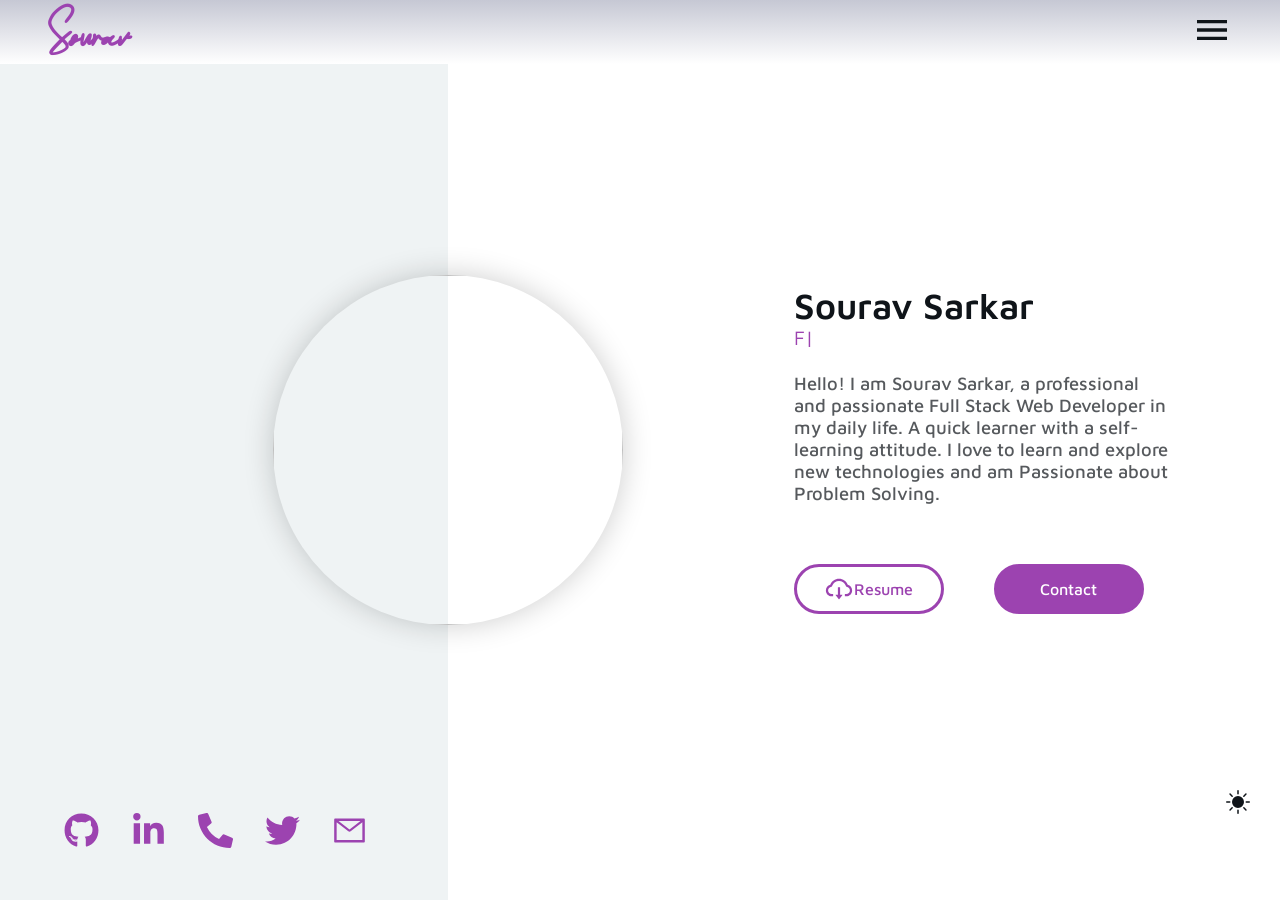
==== index.html @ 0e5f62fe "Updates" ====
<!doctype html><html lang="en"><head><meta charset="utf-8"/><link rel="icon" href="/favicon.ico"/><meta name="viewport" content="width=device-width,initial-scale=1"/><meta name="description" content="This is Sourav Sarkar's Portfolio Website"/><meta name="theme-color" content="#000000"/><meta itemprop="description" content="My name's Sourav Sarkar. I'm a web designer and developer based in Dhaka, Bangladesh.
    I am a professional and passionate programmer in my daily life. A quick learner with a self-learning attitude. I love to learn and explore new technologies and am Passionate about Problem Solving. Love almost all the stacks of Software Engineering. My current stack includes Nodejs, Nestjs, React, NextJs, Redux, Bootstrap, Ant Design, Material UI, MongoDB, Mysql, PostgreSQL, Firebase, Cloudinary, etc."/><meta name="linkedin:url" content="https://www.linkedin.com/in/sourav-sarkar-2b5a2a212/"/><meta name="description" content="Web site created using create-react-app"/><link rel="apple-touch-icon" href="/logo192.png"/><link rel="manifest" href="/manifest.json"/><title>Portfolio of Sourav Sarkar</title><script defer="defer" src="/static/js/main.9471ec5f.js"></script><link href="/static/css/main.8b0d286e.css" rel="stylesheet"></head><body><noscript>You need to enable JavaScript to run this app.</noscript><div id="root"></div></body></html>
---- static/css/main.8b0d286e.css ----
@charset "UTF-8";@import url(https://fonts.googleapis.com/css2?family=Poppins:wght@100;200;300;400;500;600;700;800&display=swap);@import url(https://fonts.googleapis.com/css2?family=Big+Shoulders+Text:wght@100;300;400;500;600;700&display=swap);@import url(https://fonts.googleapis.com/css2?family=Roboto:wght@100;300;400;500;700&display=swap" rel="stylesheet);@import url(https://fonts.googleapis.com/css2?family=Noto+Sans+TC:wght@100;300;400;500;700&display=swap);@import url(https://fonts.googleapis.com/css2?family=Montserrat:ital,wght@0,100;0,200;0,300;0,400;0,500;0,700;0,800;0,900;1,100;1,200;1,300;1,400&display=swap);@import url(https://fonts.googleapis.com/css2?family=Raleway:ital,wght@0,100;0,200;0,300;0,400;0,500;0,600;0,700;0,800;1,100;1,200&display=swap);@import url(https://fonts.googleapis.com/css2?family=Caveat:wght@400;500;600&display=swap);@import url(https://fonts.googleapis.com/css2?family=Maven+Pro:wght@400;500;600;700&display=swap);.slick-loading .slick-list{background:#fff url([data-uri]) 50% no-repeat}@font-face{font-family:slick;font-style:normal;font-weight:400;src:url(/static/media/slick.a4e97f5a2a64f0ab1323.eot);src:url(/static/media/slick.a4e97f5a2a64f0ab1323.eot?#iefix) format("embedded-opentype"),url(/static/media/slick.295183786cd8a1389865.woff) format("woff"),url(/static/media/slick.c94f7671dcc99dce43e2.ttf) format("truetype"),url(/static/media/slick.2630a3e3eab21c607e21.svg#slick) format("svg")}.slick-next,.slick-prev{border:none;cursor:pointer;display:block;font-size:0;height:20px;line-height:0;padding:0;position:absolute;top:50%;-webkit-transform:translateY(-50%);transform:translateY(-50%);width:20px}.slick-next,.slick-next:focus,.slick-next:hover,.slick-prev,.slick-prev:focus,.slick-prev:hover{background:transparent;color:transparent;outline:none}.slick-next:focus:before,.slick-next:hover:before,.slick-prev:focus:before,.slick-prev:hover:before{opacity:1}.slick-next.slick-disabled:before,.slick-prev.slick-disabled:before{opacity:.25}.slick-next:before,.slick-prev:before{-webkit-font-smoothing:antialiased;-moz-osx-font-smoothing:grayscale;color:#fff;font-family:slick;font-size:20px;line-height:1;opacity:.75}.slick-prev{left:-25px}[dir=rtl] .slick-prev{left:auto;right:-25px}.slick-prev:before{content:"←"}[dir=rtl] .slick-prev:before{content:"→"}.slick-next{right:-25px}[dir=rtl] .slick-next{left:-25px;right:auto}.slick-next:before{content:"→"}[dir=rtl] .slick-next:before{content:"←"}.slick-dotted.slick-slider{margin-bottom:30px}.slick-dots{bottom:-25px;display:block;list-style:none;margin:0;padding:0;position:absolute;text-align:center;width:100%}.slick-dots li{display:inline-block;margin:0 5px;padding:0;position:relative}.slick-dots li,.slick-dots li button{cursor:pointer;height:20px;width:20px}.slick-dots li button{background:transparent;border:0;color:transparent;display:block;font-size:0;line-height:0;outline:none;padding:5px}.slick-dots li button:focus,.slick-dots li button:hover{outline:none}.slick-dots li button:focus:before,.slick-dots li button:hover:before{opacity:1}.slick-dots li button:before{-webkit-font-smoothing:antialiased;-moz-osx-font-smoothing:grayscale;color:#000;content:"•";font-family:slick;font-size:6px;height:20px;left:0;line-height:20px;opacity:.25;position:absolute;text-align:center;top:0;width:20px}.slick-dots li.slick-active button:before{color:#000;opacity:.75}.slick-slider{-webkit-touch-callout:none;-webkit-tap-highlight-color:transparent;box-sizing:border-box;touch-action:pan-y;-webkit-user-select:none;user-select:none;-khtml-user-select:none}.slick-list,.slick-slider{display:block;position:relative}.slick-list{margin:0;overflow:hidden;padding:0}.slick-list:focus{outline:none}.slick-list.dragging{cursor:pointer;cursor:hand}.slick-slider .slick-list,.slick-slider .slick-track{-webkit-transform:translateZ(0);transform:translateZ(0)}.slick-track{display:block;left:0;margin-left:auto;margin-right:auto;position:relative;top:0}.slick-track:after,.slick-track:before{content:"";display:table}.slick-track:after{clear:both}.slick-loading .slick-track{visibility:hidden}.slick-slide{display:none;float:left;height:100%;min-height:1px}[dir=rtl] .slick-slide{float:right}.slick-slide img{display:block}.slick-slide.slick-loading img{display:none}.slick-slide.dragging img{pointer-events:none}.slick-initialized .slick-slide{display:block}.slick-loading .slick-slide{visibility:hidden}.slick-vertical .slick-slide{border:1px solid transparent;display:block;height:auto}.slick-arrow.slick-hidden{display:none}:root{--primaryFont:"Maven Pro",sans-serif}.backToTop{bottom:60px;font-size:3rem;height:30px;position:fixed;right:10px;z-index:999}.backToTop button{background:none;border:none;cursor:pointer;outline:none;padding:20px}@media screen and (max-width:800px){.backToTop{bottom:50px;font-size:2.75rem;right:-10px}}.changeTheme{bottom:100px;font-size:3rem;height:30px;position:fixed;right:10px;z-index:999}.changeTheme button{background:none;border:none;cursor:pointer;outline:none;padding:20px}@media screen and (max-width:800px){.changeTheme{bottom:90px;font-size:2.75rem;right:-10px}}.singleBlog{border-radius:5px;flex-direction:column;height:420px;justify-content:baseline;width:320px}.blog-card-header,.singleBlog{align-items:center;display:flex}.blog-card-header{justify-content:space-between;padding:10px 0}.public-reaction{align-items:center;display:flex;gap:20px;justify-content:flex-end}.blog-card-reaction{align-items:center;display:flex;font-size:16px!important;gap:4px}.blog-card-reaction svg{height:14px;width:14px}.singleBlog--image{height:50%;overflow:hidden}.singleBlog--image,.singleBlog--image>img{border-top-left-radius:5px;border-top-right-radius:5px;width:100%}.singleBlog--image>img{-webkit-filter:blur(1px);filter:blur(1px);height:100%;object-fit:cover;-webkit-transform:scale(1.2);transform:scale(1.2);transition:-webkit-transform 1s,-webkit-filter 2s ease-in-out;transition:transform 1s,filter 2s ease-in-out;transition:transform 1s,filter 2s ease-in-out,-webkit-transform 1s,-webkit-filter 2s ease-in-out}.singleBlog:hover>.singleBlog--image>img{-webkit-filter:grayscale(0);filter:grayscale(0);-webkit-transform:scale(1.05);transform:scale(1.05)}.singleBlog--body{padding:1rem}.singleBlog--body p{font-family:var(--primaryFont);font-size:13px;font-weight:600;margin-bottom:.65rem}.singleBlog--body h3{font-family:var(--primaryFont);font-size:19px;line-height:115%;margin-bottom:.55rem}.singleBlog--body h6{font-family:Maven Pro,sans-serif;font-size:15px;font-weight:500;line-height:139%;opacity:.9}@media (min-width:992px) and (max-width:1380px){.singleBlog{height:430px}}@media screen and (max-width:992px){.singleBlog{align-items:center;background-color:#abf0f0;display:flex;flex-direction:column;height:450px;justify-content:baseline;margin:2rem 0}}@media screen and (max-width:800px){.singleBlog{height:450px;margin:1rem auto}}@media screen and (max-width:700px){.singleBlog{height:450px;margin:1rem auto}}@media screen and (max-width:600px){.singleBlog{height:450px;margin:1rem 0;width:300px}.singleBlog--image>img{-webkit-filter:blur(0);filter:blur(0)}}@media screen and (max-width:320px){.singleBlog{-webkit-transform:scale(.9);transform:scale(.9)}}.blogPage{flex-direction:column;justify-content:flex-start;min-height:100vh}.blogPage,.blogPage--header{align-items:center;display:flex}.blogPage--header{height:20vh;justify-content:center;position:relative;width:100%}.blogPage--header h1{font-family:var(--primaryFont);font-size:4rem}.blogPage--container{flex-direction:column;justify-content:flex-start;padding:3rem 2rem}.blog--search,.blogPage--container{align-items:center;display:flex;width:100%}.blog--search{justify-content:center}.blog--input{border:none;border-radius:20px;height:2.75rem;outline:none;padding:.25rem 1rem;width:30%}.blog--input::-webkit-input-placeholder{color:#fff}.blog--input::placeholder{color:#fff}.blogs--container{margin-top:5rem;width:100%}.blog-grid{display:flex;gap:4rem}@media screen and (max-width:992px){.blogPage--header{align-items:center;display:flex;height:15vh;justify-content:center;width:100%}.blog-grid{gap:1rem}.blog--input{width:100%}}@media screen and (max-width:702px){.blog-grid{gap:1.5rem}}@media screen and (max-width:550px){.blogPage--header h1{font-size:3rem}}@media screen and (max-width:400px){.blogPage--header{height:15vh}.blogPage--header h1{font-size:2.5rem}}.contacts{align-items:flex-start;display:flex;flex-direction:column;justify-content:flex-start;min-height:100vh;position:relative}.contacts--img{pointer-events:none;position:absolute;right:5%;top:25%;width:280px}.contacts--container{align-items:flex-start;display:flex;flex-direction:column;height:100%;justify-content:flex-start;margin-top:2rem;padding:2rem 6rem 3rem;width:80%}.contacts--container>h1{font-family:var(--primaryFont);font-size:2.5rem;margin-bottom:2.5rem}.contacts-body{align-items:flex-start;display:flex;flex-direction:row;justify-content:flex-start;width:100%}.contacts-form{display:flex;flex:0.4 1;width:100%}.contacts-form form{align-items:flex-start;display:flex;flex-direction:column;justify-content:space-evenly;width:100%}.input-container{width:100%}.form-input{height:50px}.form-input,.form-message{border-radius:50px;border-radius:20px;box-sizing:border-box;margin-bottom:2rem;outline:none;padding:.7rem;resize:none;width:100%}.form-message{height:150px}.submit-btn button{align-items:center;border:none;border-radius:50px;cursor:pointer;display:flex;flex-direction:row;font-weight:500;height:50px;justify-content:space-evenly;outline:none;width:140px}.submit-btn button p{font-family:var(--primaryFont);font-size:16px}.submit-icon{align-items:center;display:flex;justify-content:center;padding:5px}.send-icon{font-size:25px;-webkit-transform:translate(5px,-3px) rotate(-30deg);transform:translate(5px,-3px) rotate(-30deg);-webkit-transform-origin:center;transform-origin:center}.success-icon{font-size:28px;transition:all .3s ease-in-out .8s}.contacts-details{align-items:flex-start;box-sizing:border-box;display:flex;flex:0.6 1;flex-direction:column;justify-content:space-evenly;margin-top:1.2rem;padding-left:7rem}.personal-details{align-items:center;display:flex;flex-direction:row;justify-content:flex-start;margin-bottom:2.5rem;width:100%}.personal-details p{font-family:var(--primaryFont);font-size:18px;font-weight:500;line-height:110%;margin-left:1.5rem;width:45%;word-break:break-word}.socialmedia-icons{align-items:center;display:flex;flex-wrap:wrap;gap:1.5rem;justify-content:center;margin-top:4rem;width:90%}@media (min-width:992px) and (max-width:1380px){.contacts--img{bottom:0;position:absolute;right:0;width:240px}.contacts--container{margin-top:1rem;padding:2rem 4rem;width:90%}}@media screen and (max-width:992px){.contacts--img{display:none}.contacts--container{margin-top:1rem;width:100%}.contacts--container>h1{font-size:3rem;margin:0 0 1.2rem}.contacts-details{padding-left:4rem}.personal-details p{font-size:1rem;margin-left:1rem}}@media screen and (max-width:800px){.contacts--container h1{font-size:3rem;margin-bottom:30px}.contacts--container{align-items:center;margin-top:0;padding:2rem}.contacts-body{align-items:center;display:flex;flex-direction:column}.contacts-form{display:flex;flex:1 1;width:80%}.form-input{margin-bottom:.45rem}.contacts-form form{align-items:flex-end}.contacts-details{align-items:center;margin-top:2rem;padding:1rem}.socialmedia-icons{gap:1.5rem;margin-top:2rem;width:100%}.personal-details{margin-bottom:1.8rem}.personal-details p{margin-left:1.2rem;width:95%}}@media screen and (max-width:600px){.contacts-form{display:flex;flex:1 1;width:100%}.contacts--container h1{font-size:2.5rem;margin-bottom:20px}}@media screen and (max-width:400px){.contacts-details{align-items:center;margin-top:2rem;padding:0}.submit-btn{align-self:center}}@media only screen and (min-device-width:320px) and (max-device-width:480px) and (-webkit-device-pixel-ratio:2) and (device-aspect-ratio:2/3){.contacts-details{padding:0}}@-webkit-keyframes spin{0%{opacity:1;-webkit-transform:translate(5px,-3px) rotate(0deg);transform:translate(5px,-3px) rotate(0deg)}to{-webkit-transform:rotate(359deg);transform:rotate(359deg)}}@keyframes spin{0%{opacity:1;-webkit-transform:translate(5px,-3px) rotate(0deg);transform:translate(5px,-3px) rotate(0deg)}to{-webkit-transform:rotate(359deg);transform:rotate(359deg)}}@-webkit-keyframes fly{10%{-webkit-transform:rotate(0deg);transform:rotate(0deg)}20%{-webkit-transform:translateX(-10px);transform:translateX(-10px)}70%{-webkit-transform:translateX(60px);transform:translateX(60px)}to{-webkit-transform:translateX(80px);transform:translateX(80px)}}@keyframes fly{10%{-webkit-transform:rotate(0deg);transform:rotate(0deg)}20%{-webkit-transform:translateX(-10px);transform:translateX(-10px)}70%{-webkit-transform:translateX(60px);transform:translateX(60px)}to{-webkit-transform:translateX(80px);transform:translateX(80px)}}.landing{height:100vh}.landing,.landing--container{align-items:center;display:flex;justify-content:center}.landing--container{height:100%;position:relative}.home-img{--img-size:350px;border-radius:50%;box-shadow:0 0 30px rgba(0,0,0,.2);-webkit-filter:grayscale(0);filter:grayscale(0);height:var(--img-size);left:35%;object-fit:cover;position:absolute;-webkit-transform:translateX(-50%);transform:translateX(-50%);transition:opacity .3s,-webkit-filter 1s ease-in;transition:opacity .3s,filter 1s ease-in;transition:opacity .3s,filter 1s ease-in,-webkit-filter 1s ease-in;width:var(--img-size)}.home-img:hover{-webkit-filter:grayscale(100%);filter:grayscale(100%)}.landing--container-left{align-items:flex-end;display:flex;flex:35% 1;height:100%;justify-content:flex-start}.lcl--content{margin:3rem;width:100%}.lcl--content,.lcl--content2{align-items:center;display:flex;justify-content:flex-start}.lcl--content2{height:12px;margin:1rem;text-align:center;width:60%}.landing--social,.landing--social1{font-size:35px;margin:0 1rem;transition:-webkit-transform .5s;transition:transform .5s;transition:transform .5s,-webkit-transform .5s}.landing--social1:hover,.landing--social:hover{-webkit-transform:scale(1.2);transform:scale(1.2)}.landing--container-right{align-items:flex-end;background-color:#eaeaea;display:flex;flex:65% 1;flex-direction:column;height:100%;justify-content:center}.lcr--content{font-family:var(--primaryFont);font-style:normal;margin-right:7rem;width:45%}.lcr--content h6{font-size:1.25rem;font-weight:500;margin-bottom:-.85rem;opacity:.8}.lcr--content h1{font-size:2.25rem;font-weight:600;line-height:110%}.lcr--content p{font-size:1.15rem;font-weight:500;margin-top:1.45rem;opacity:.7}.lcr-buttonContainer{align-items:center;display:flex;font-family:"var(--primaryFont)",sans-serif;justify-content:space-between;margin-top:2rem;width:350px}@media (max-width:1100px){.home-img{--img-size:350px}.lcl--content{margin:2rem}.lcr--content h6{font-size:1.1rem}.lcr--content h1{font-size:3rem}.lcr--content p{font-size:1rem;font-weight:500;margin-bottom:1rem;margin-top:.3rem}.lcr-buttonContainer{align-items:flex-start;flex-direction:column;height:120px;margin-top:1rem;width:200px}}@media (max-width:900px){.home-img{--img-size:300px}.landing--social,.landing--social1{font-size:30px}.lcr--content{margin-right:6%;margin-top:10%;width:60%}.lcr-buttonContainer{align-items:flex-start;flex-direction:column;height:120px;margin-top:1rem;width:200px}}@media (max-width:600px){.landing--container{flex-direction:column;justify-content:space-between}.home-img{--img-size:200px;border:8px solid #eaeaea;left:50%;top:30%;-webkit-transform:translate(-50%,-50%);transform:translate(-50%,-50%)}.landing--container-left{flex:initial;height:30%;width:100%}.landing--social{display:none}.landing--container-right{align-items:center;background-color:#eaeaea;box-sizing:border-box;flex:initial;height:70%;justify-content:center;padding:0 2rem;width:100%}.lcr--content{margin-right:0;margin-top:20%;width:100%}.lcr--content .typed-header{display:block;font-size:1rem;text-align:center}.lcr--content h1{font-size:2.5rem;text-align:center}.lcr--content p{font-size:.95rem;margin:0 auto;text-align:center;width:90%}.lcr-buttonContainer{align-items:center;display:flex;justify-content:center;margin:0 auto}.lcr-buttonContainer button{margin-top:-20%}}.github-activity-calendar{color:#b414aa;margin:auto;width:70%}#github-heading{color:#b414aa;margin:auto;width:350px}@media (max-width:500px){.lcr--content{margin-top:35%}}@media (max-width:370px){.lcr--content{margin-top:60%}}@media only screen and (min-device-width:320px) and (max-device-width:480px) and (-webkit-device-pixel-ratio:2) and (device-aspect-ratio:2/3){.landing{height:100%}.home-img{--img-size:150px;left:50%;top:20%}}@media only screen and (min-width:1024px){.landing--social1{display:none}}@media only screen and (min-width:1440px){.landing--social1{display:none}}.navbar{background-color:initial;background-image:linear-gradient(180deg,#c6c8d4,#fff);height:4rem;justify-content:center;position:absolute;position:fixed;z-index:99}.navbar,.navbar--container{align-items:center;display:flex;width:100%}.navbar--container{justify-content:space-between;margin-top:1rem;padding:0 3rem}.navbar--container>h1{color:var(--primary-2);font-family:BestermindRegular;font-size:2.5rem;-webkit-user-select:none;user-select:none}.navLink--container{margin-top:5rem}.drawer>.MuiBackdrop-root{-webkit-backdrop-filter:blur(20px)!important;backdrop-filter:blur(20px)!important;background:rgba(33,33,33,.15)!important}.drawer>.MuiDrawer-paper{background-color:#50d1c6!important}@media (max-width:1100px){.navbar--container{padding:0 2rem}.nav-menu,.navbar--container>h1{font-size:2.2rem}.nav-menu{margin-top:-1.5rem}}@media (max-width:800px){.navLink--container{margin-top:3rem}}@media (max-width:600px){.nav-menu{color:var(--primary-2)}.navbar--container>h1{font-size:2rem}.nav-menu:hover{color:var(--primary-2)}.MuiDrawer-paper{border-radius:0!important}}@media only screen and (min-device-width:320px) and (max-device-width:480px) and (-webkit-device-pixel-ratio:2) and (device-aspect-ratio:2/3){.navbar{height:5rem}.navbar--container{margin-top:0;padding:0 1rem}.navbar--container>h1{font-size:1.5rem}}.project-card{border-radius:10px;box-shadow:4px 4px 8px rgba(36,3,3,.2);cursor:pointer;gap:1px;height:auto;justify-content:center;margin:5px;overflow:hidden;padding:5px;position:relative;width:90%}.project-card,.projectContent{align-items:center;display:flex;flex-direction:column}.projectContent{height:100%;justify-content:space-between;width:100%}.projectContent>h2{font-family:var(--primaryFont);font-size:1.525rem;font-style:normal;font-weight:600;line-height:110%;text-align:center}.projectContent>img{height:30%;width:100%}.project--showcaseBtn{align-items:center;display:flex;justify-content:space-between;width:90%}.project--showcaseBtn>a{cursor:pointer;text-decoration:none}.project-card .project-description{align-items:center;border-radius:0 20px 20px 0;display:flex;font-family:var(--primaryFont);height:160px;justify-content:center;left:0;line-height:110%;padding:15px;top:0;width:95%}.project-card .project--lang{grid-gap:.5rem;border-radius:10px 0 0 10px;bottom:20px;display:grid;font-size:.8rem;gap:.5rem;grid-template-columns:repeat(3,1fr);justify-content:center;padding:.825rem;right:0;width:250px}.project--lang>span{font-family:var(--primaryFont);font-weight:500;line-height:100%;word-break:break-word}.project-deployed-link,.project-github-link{align-items:center;border:2px solid;border-radius:50%;color:blue;display:flex;height:40px;justify-content:center;width:40px}.icon{font-size:1.1rem}.project-deployed-link .icon{color:#80af29}.project-tech-stack{background:#9c43b0;border:1px solid blue;border-radius:5px;box-shadow:4px 4px 8px rgba(36,3,3,.2);color:#f0f8ff;font-size:12px;padding:3px;text-align:center}@media (max-width:768px){.project-card{height:730px;overflow:hidden}}@media (min-width:769px) and (max-width:1024px){.project-card{height:630px;overflow:hidden}}.projects{flex-direction:column;justify-content:flex-start;min-height:-webkit-fit-content;min-height:-moz-fit-content;min-height:fit-content;overflow-x:hidden;padding:2rem}.projects,.projects--header{align-items:center;display:flex}.projects--header{justify-content:center;margin:1rem;width:100%}.projects--header h1{font-family:var(--primaryFont);font-size:2.5rem;margin-bottom:40px}.projects--body{align-items:center;display:flex;flex-direction:column;justify-content:center;width:100%}.projects--bodyContainer{grid-gap:2rem;display:grid;gap:2rem;grid-template-columns:repeat(3,minmax(300px,1fr));justify-items:center;width:100%}.projects--viewAll{align-items:center;display:flex;justify-content:flex-end;margin-top:2rem;padding:2rem;width:100%}.projects--viewAll a button{align-items:center;border:none;border-radius:45px;cursor:pointer;display:flex;font-family:var(--primaryFont);font-size:1.05rem;font-weight:500;height:48px;justify-content:space-between;outline:none;padding-left:1.5rem;text-transform:inherit;width:150px}@media screen and (max-width:992px){.projects--bodyContainer{align-items:center;display:flex;flex-direction:column;justify-content:center;width:100%}}@media screen and (max-width:800px){.projects--header h1{font-size:3rem;margin-bottom:30px}}@media screen and (max-width:600px){.projects--header h1{font-size:2.5rem;margin-bottom:20px}.projects--viewAll{margin-top:4rem;position:relative}.projects--viewAll a{left:50%;position:absolute;-webkit-transform:translateX(-50%);transform:translateX(-50%)}}.about{min-height:-webkit-fit-content;min-height:-moz-fit-content;min-height:fit-content;position:relative}.about .line-styling{align-items:center;display:flex;height:50px;justify-content:space-between;left:50%;position:absolute;top:50px;-webkit-transform:translateX(-50%);transform:translateX(-50%);width:85%}.about .line-styling .style-circle{border-radius:50%;height:10px;width:10px}.about .line-styling .style-line{border-radius:10px;height:5px;width:95%}.about-body{display:grid;grid-template-columns:60% 40%;padding-top:8rem}.about-body,.about-description{height:-webkit-fit-content;height:-moz-fit-content;height:fit-content}.about-description{align-items:flex-start;display:flex;flex:0.5 1;flex-direction:column;justify-content:space-evenly;width:100%}.about-description>h2{font-family:var(--primaryFont);font-size:2.5rem;margin-bottom:40px}.about-description>p{color:#e0d9d9;font-family:var(--primaryFont);font-size:1.25rem}.about-animation{display:flex;justify-content:center;pointer-events:none}.githubStatus{align-items:center;display:flex;justify-content:space-around;margin:auto}.githubStatus img{height:200px}#github-heading{text-align:center}@media (max-width:500px){.githubStatus{flex-direction:column;text-align:center}.githubStatus img{height:150px;margin-bottom:20px}}@media (max-width:370px){.githubStatus img{height:120px}}@media (min-width:992px) and (max-width:1380px){.about-description>h2{font-size:3.3rem;margin-bottom:30px}.about-description>p{font-size:1.15rem}.about-img>img{width:300px}}@media screen and (max-width:992px){.about .line-styling{top:20px}.about-body{align-items:center;display:flex;flex-direction:column-reverse;justify-content:space-evenly;padding-top:2rem}.about-description{box-sizing:border-box;flex:0.6 1;padding:20px}.about-description>h2{font-size:3rem;margin-bottom:20px}.about-description>p{font-size:1.1rem}.about-img>img{flex:0.4 1;width:250px}}@media screen and (max-width:800px){.about .line-styling .style-circle{border-radius:50%;height:8px;width:8px}.about-description>h2{align-self:center}}@media screen and (max-width:600px){.about .line-styling .style-circle{border-radius:50%;height:5px;width:5px}.about .line-styling .style-line{border-radius:10px;height:3px;width:93%}.about-description>h2{font-size:2.5rem}.about-description>p{font-size:.95rem}.about-img>img{width:200px}}.education{min-height:-webkit-fit-content;min-height:-moz-fit-content;min-height:fit-content}.education-body{align-items:center;color:rgba(62,195,55,.702);display:grid;grid-template-columns:35% 65%;justify-content:center;width:100%}.education-description{align-items:flex-start;display:flex;flex:0.65 1;flex-direction:column;justify-content:center;margin-left:7%;padding:2rem;width:100%}.education-description>h1{font-family:var(--primaryFont);font-size:2.5rem;margin-bottom:2rem}.education-card{align-items:flex-start;border-radius:20px;display:flex;flex-direction:row;height:140px;justify-content:flex-start;margin-bottom:1.5rem;padding:1.5rem;transition:background-color .2s ease-in-out;width:90%}.education-details{margin-left:.6rem}.education-details>h6{font-family:var(--primaryFont);font-size:.85rem;font-weight:700;margin-bottom:.5rem}.education-details>h4{font-size:1.225rem}.education-details>h4,.education-details>h5{font-family:var(--primaryFont);font-weight:600}.education-details>h5{font-size:1.15rem}.education-image{box-sizing:border-box;flex:0.35 1;margin-top:1rem;padding:1rem;pointer-events:none}.education-image>img{width:100%}@media screen and (max-width:992px){.education-body{align-items:center;display:flex;flex-direction:column;justify-content:space-evenly;padding-top:2rem}.education{min-height:100%}.education-description{flex:1 1;margin:auto}.education-description>h1{font-size:3.2rem}.education-card{margin-bottom:1.5rem;padding:1.5rem;width:100%}}@media screen and (max-width:800px){.education-description>h1{align-self:center;font-size:3rem;margin-bottom:2rem}.education-description{padding:1rem}.education-card{height:130px;margin-bottom:1.5rem;padding:1rem}.educard-img{border-radius:50%;height:45px;width:45px}.educard-img>img{width:30px}.education-details>h6{font-size:.85rem;margin-bottom:.45rem}.education-details>h4{font-size:1.125rem;line-height:126%}.education-details>h5{font-size:1.05rem;line-height:126%}}@media screen and (max-width:600px){.education-description>h1{font-size:2.5rem}}.skills{flex-direction:column;justify-content:flex-start;min-height:-webkit-fit-content;min-height:-moz-fit-content;min-height:fit-content;padding:2.5rem 2rem 2rem}.skills,.skillsHeader{align-items:center;display:flex}.skillsHeader{justify-content:center}.skillsHeader h2{font-size:2.5rem}.skillsHeader h1,.skillsHeader h2{font-family:var(--primaryFont);font-style:normal;font-weight:700;text-align:center}.skillsHeader h1{font-size:2.6rem;margin:3px;padding:3px}.skillsContainer{align-items:center;display:flex;justify-content:center;margin-top:3.5rem;padding:0 2rem;width:100%}.skill--scroll{margin:0 2rem;width:100%}.skills-card{align-items:center;background:#fafafa;border-radius:10px;box-shadow:0 10px 20px rgba(0,0,0,.12);display:flex;flex-direction:column;height:160px;justify-content:center;margin:1.5rem;padding:2rem 1rem;transition:.3s ease-in-out;width:160px}.skills-card:hover{-webkit-transform:scale(1.15);transform:scale(1.15)}.skills-card>img{height:50px;pointer-events:none;width:50px}.skills-card h3{font-family:Big Shoulders Text;font-size:22px;font-style:normal;font-weight:500;margin-top:1rem;text-align:center}.marquee{padding:3rem 0}@media (min-width:992px) and (max-width:1380px){.skills{padding:2rem 1rem 1rem}.skillsContainer{margin-top:1.5rem;padding:1.5rem}}@media screen and (max-width:992px){.skills{min-height:100%;padding:1rem}.skillsContainer{margin:1rem 0;padding:1rem}.skillsHeader h2{font-size:3.2rem}.skills-card{height:150px;margin:1.2rem;padding:2rem 1rem;width:150px}.skills-card>img{height:45px}.skills-card h3{font-size:20px;margin-top:1rem}}@media screen and (max-width:800px){.skills,.skillsContainer{padding:.5rem}.skillsHeader h2{font-size:3rem}.skill--scroll{margin:0;width:100%}}@media screen and (max-width:600px){.skills-card{height:135px;margin:1.2rem;padding:2rem 1rem;width:135px}.skills-card>img{height:40px}.skillsHeader h2{font-size:2.5rem}.skills-card h3{font-size:18px;margin-top:1rem}}.experience{min-height:-webkit-fit-content;min-height:-moz-fit-content;min-height:fit-content}.experience-body{align-items:center;color:rgba(62,195,55,.702);display:grid;grid-template-columns:35% 65%;justify-content:center;width:100%}.experience-description{align-items:flex-start;display:flex;flex:0.65 1;flex-direction:column;justify-content:center;margin-left:7%;padding:2rem;width:100%}.experience-description>h1{font-family:var(--primaryFont);font-size:2.5rem;margin-bottom:2rem}.experience-card{align-items:flex-start;border-radius:20px;display:flex;flex-direction:row;height:140px;justify-content:flex-start;margin-bottom:1.5rem;padding:1.5rem;transition:background-color .2s ease-in-out;width:90%}.educard-img{align-items:center;border-radius:50%;display:flex;flex-shrink:0;height:55px;justify-content:center;width:55px}.educard-img>img{width:40px}.experience-details{margin-left:.6rem}.experience-details>h6{font-family:var(--primaryFont);font-size:.85rem;font-weight:700;margin-bottom:.5rem}.experience-details>h4{font-size:1.225rem}.experience-details>h4,.experience-details>h5{font-family:var(--primaryFont);font-weight:600}.experience-details>h5{font-size:1.15rem}.experience-image{box-sizing:border-box;flex:0.35 1;margin-top:1rem;padding:1rem;pointer-events:none}.experience-image>img{width:100%}@media screen and (max-width:992px){.experience-body{align-items:center;display:flex;flex-direction:column;justify-content:space-evenly;padding-top:2rem}.experience{min-height:100%}.experience-description{flex:1 1;margin:auto}.experience-description>h1{font-size:3.2rem}.experience-card{margin-bottom:1.5rem;padding:1.5rem;width:100%}}@media screen and (max-width:800px){.experience-description>h1{align-self:center;font-size:3rem;margin-bottom:2rem}.experience-description{padding:1rem}.experience-card{height:130px;margin-bottom:1.5rem;padding:1rem}.educard-img{border-radius:50%;height:45px;width:45px}.educard-img>img{width:30px}.experience-details>h6{font-size:.85rem;margin-bottom:.45rem}.experience-details>h4{font-size:1.125rem;line-height:126%}.experience-details>h5{font-size:1.05rem;line-height:126%}}@media screen and (max-width:600px){.experience-description>h1{font-size:2.5rem}}.projectPage{align-items:center;display:flex;flex-direction:column;justify-content:flex-start;min-height:100vh}.projectPage-header{align-items:center;display:flex;height:35vh;justify-content:center;position:relative;width:100%}.projectPage-header>h1{font-family:var(--primaryFont);font-size:4rem}.projectPage-container{align-items:center;display:flex;flex-direction:column;justify-content:flex-start;padding:3rem 2rem;width:100%}.projectPage-search{align-items:center;display:flex;justify-content:center;width:100%}.project-container{margin-top:5rem;width:100%}.project-grid{display:flex;gap:4rem}@media screen and (max-width:992px){.projectPage-header{align-items:center;display:flex;height:25vh;justify-content:center;width:100%}.project-grid{gap:3rem}}@media screen and (max-width:702px){.project-grid{gap:1.5rem}}@media screen and (max-width:550px){.projectPage-header h1{font-size:3rem}}@media screen and (max-width:400px){.projectPage-header{height:20vh}.projectPage-header h1{font-size:2.5rem}}@font-face{font-family:BestermindRegular;src:url(/static/media/BestermindRegular.e58a192233afb30a6a59.ttf);src:url(/static/media/BestermindRegular.e58a192233afb30a6a59.ttf) format("embedded-opentype"),url(/static/media/BestermindRegular.e58a192233afb30a6a59.ttf) format("truetype")}*{box-sizing:border-box;margin:0}a{text-decoration:none}::-webkit-scrollbar{height:10px;width:10px}::-webkit-scrollbar-track{background:#555}::-webkit-scrollbar-thumb{background:#555;border-radius:10px;-webkit-transition:.3s;transition:.3s}img{-webkit-touch-callout:none;-webkit-user-select:none;user-select:none}@media screen and (max-width:400px){body{overflow-x:hidden}}@media only screen and (min-device-width:320px) and (max-device-width:480px) and (-webkit-device-pixel-ratio:2) and (device-aspect-ratio:2/3){body{overflow-x:hidden}}.slick-track{-webkit-column-gap:10px;column-gap:10px;display:flex}
/*# sourceMappingURL=main.8b0d286e.css.map*/
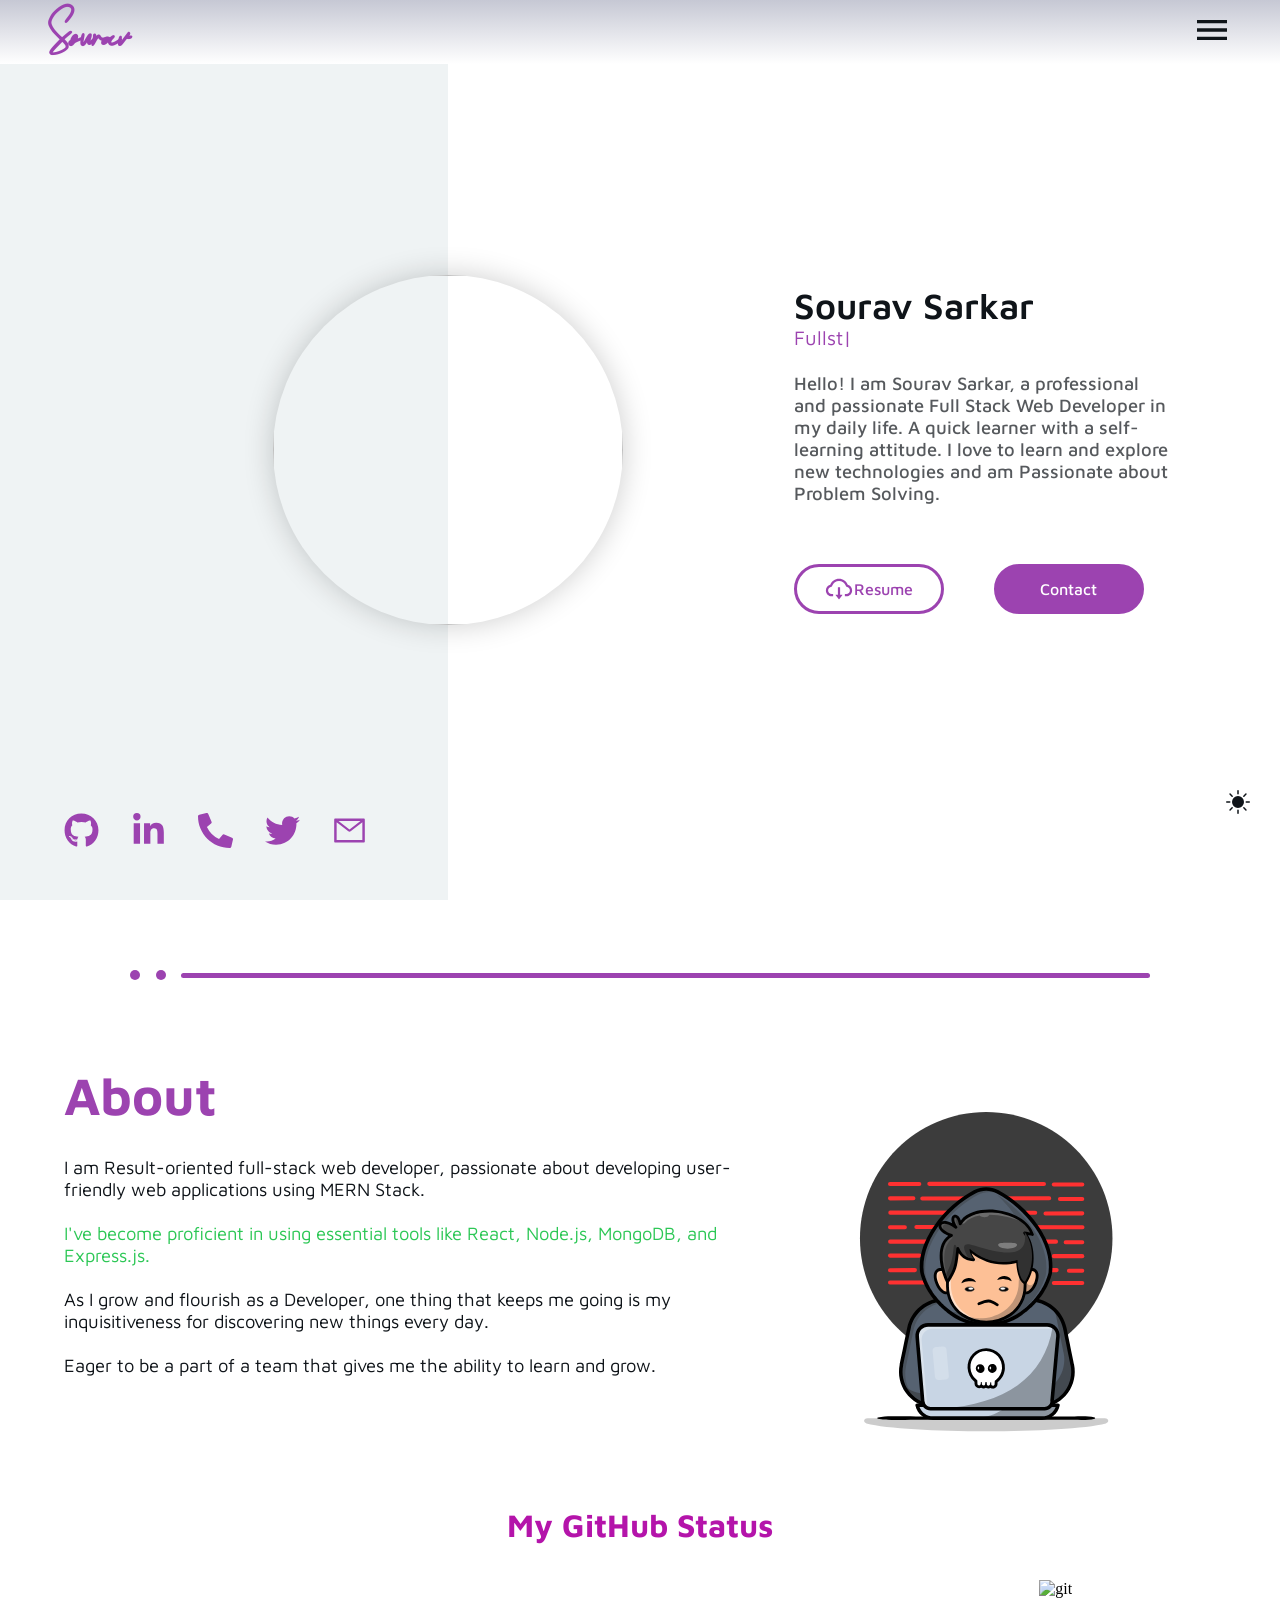
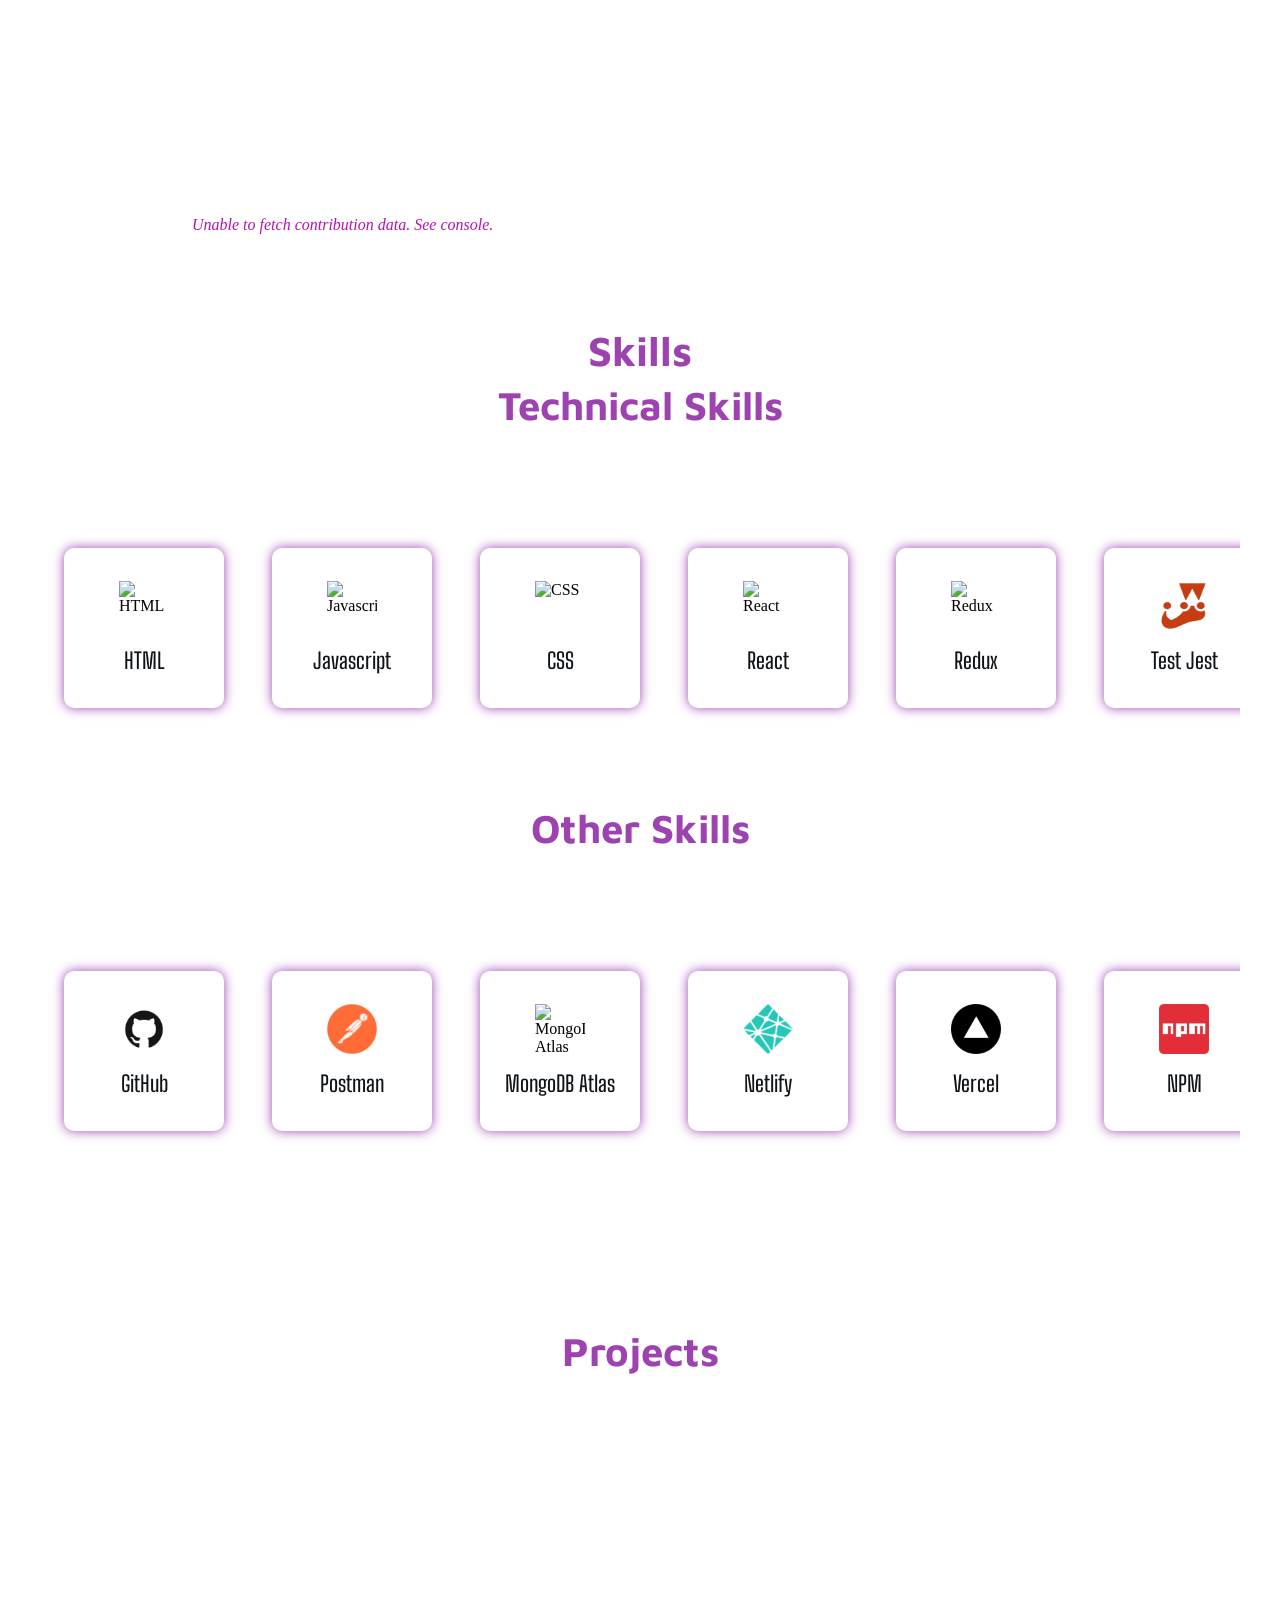
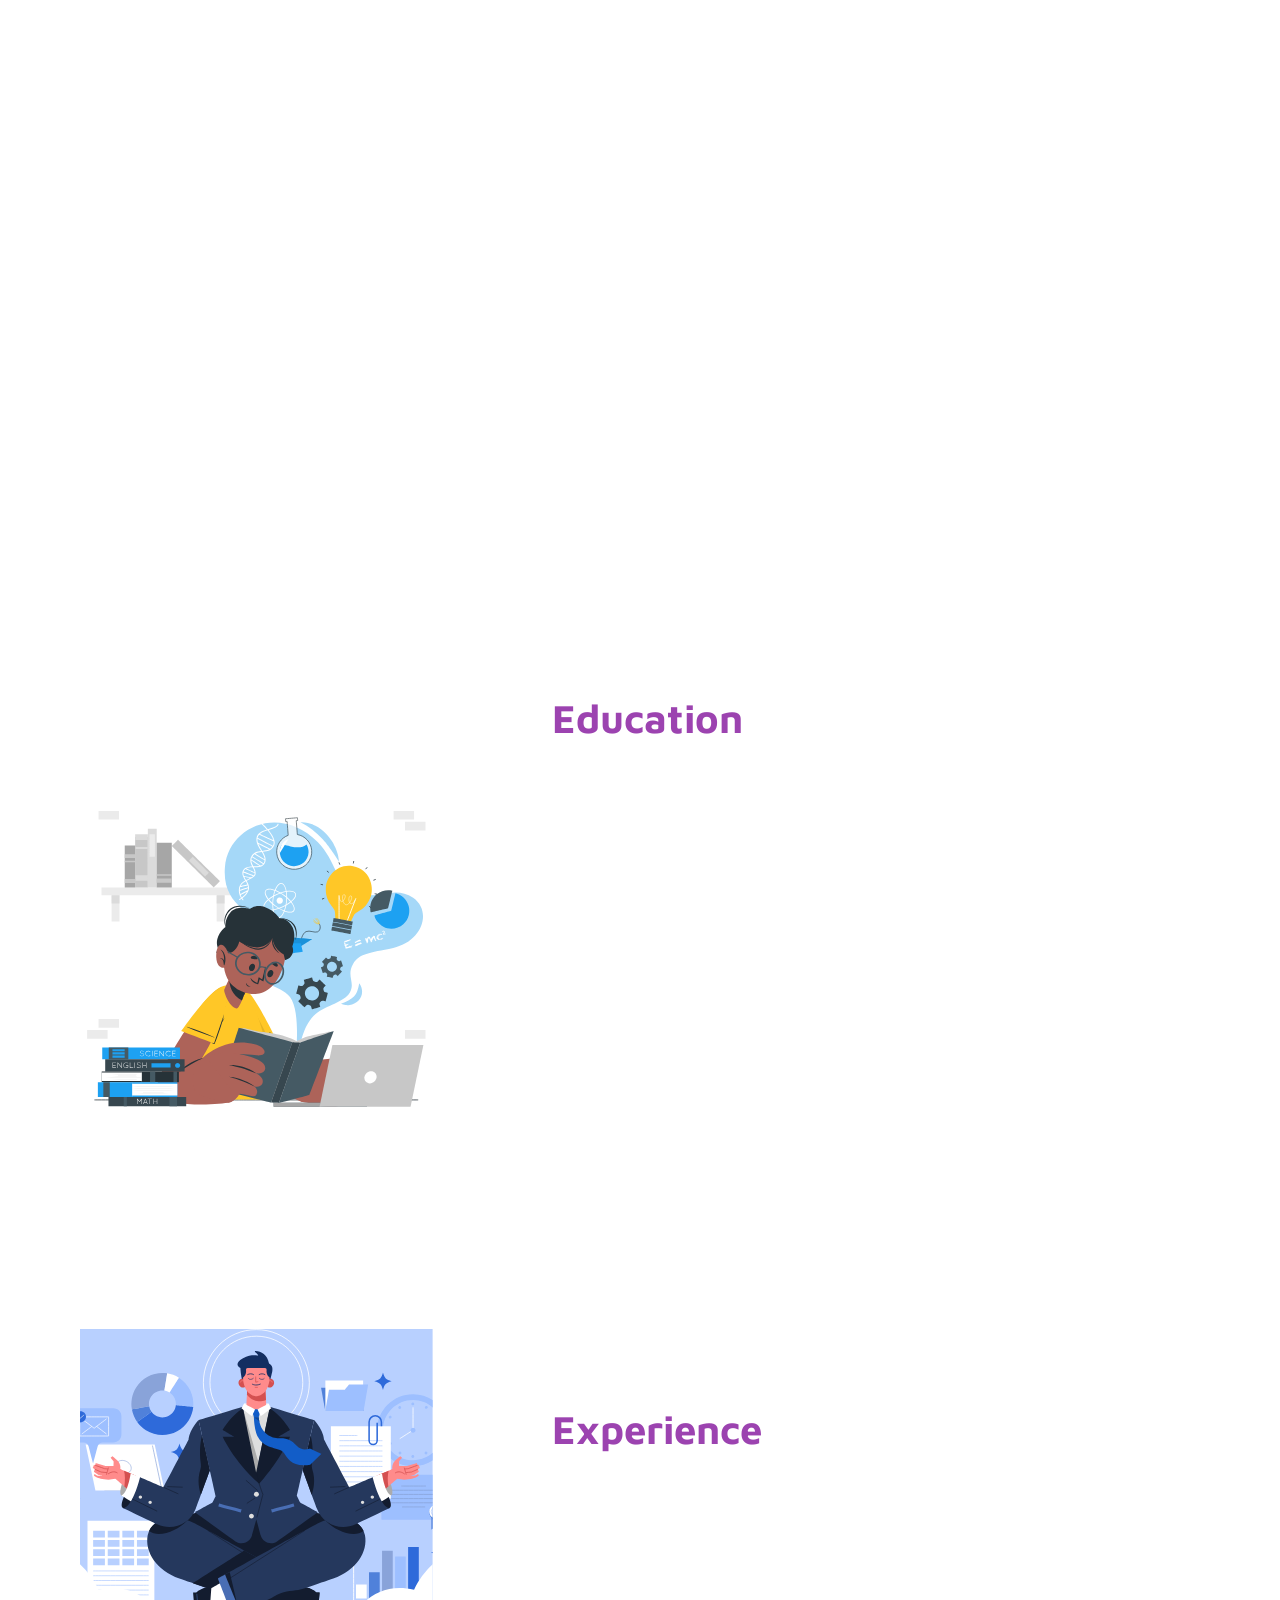
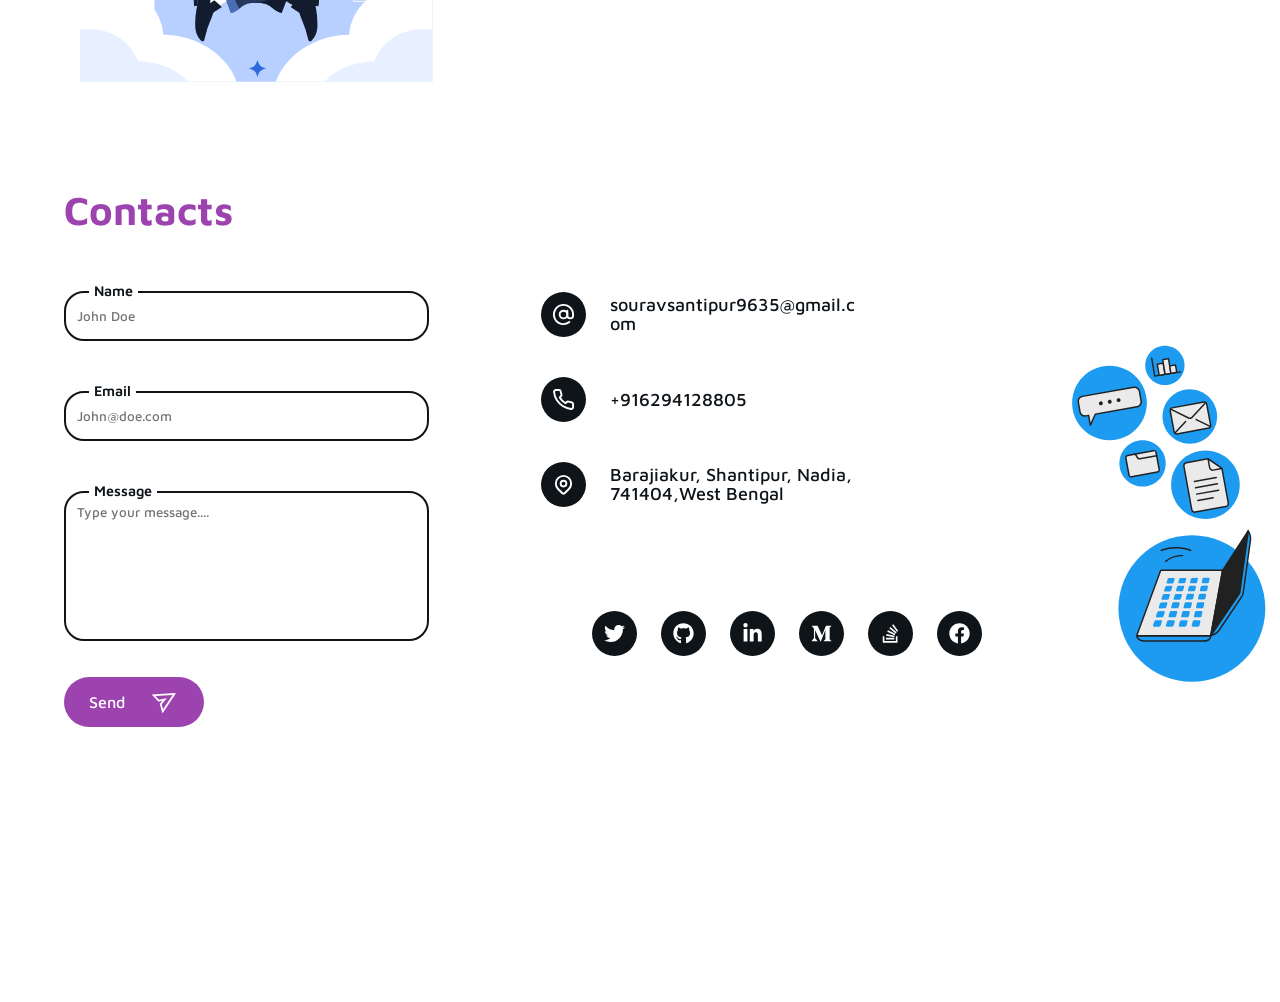
==== commit fd954afb: "Updates" ====
--- a/index.html
+++ b/index.html
@@ -1,2 +1,2 @@
 <!doctype html><html lang="en"><head><meta charset="utf-8"/><link rel="icon" href="/favicon.ico"/><meta name="viewport" content="width=device-width,initial-scale=1"/><meta name="description" content="This is Sourav Sarkar's Portfolio Website"/><meta name="theme-color" content="#000000"/><meta itemprop="description" content="My name's Sourav Sarkar. I'm a web designer and developer based in Dhaka, Bangladesh.
-    I am a professional and passionate programmer in my daily life. A quick learner with a self-learning attitude. I love to learn and explore new technologies and am Passionate about Problem Solving. Love almost all the stacks of Software Engineering. My current stack includes Nodejs, Nestjs, React, NextJs, Redux, Bootstrap, Ant Design, Material UI, MongoDB, Mysql, PostgreSQL, Firebase, Cloudinary, etc."/><meta name="linkedin:url" content="https://www.linkedin.com/in/sourav-sarkar-2b5a2a212/"/><meta name="description" content="Web site created using create-react-app"/><link rel="apple-touch-icon" href="/logo192.png"/><link rel="manifest" href="/manifest.json"/><title>Portfolio of Sourav Sarkar</title><script defer="defer" src="/static/js/main.9471ec5f.js"></script><link href="/static/css/main.8b0d286e.css" rel="stylesheet"></head><body><noscript>You need to enable JavaScript to run this app.</noscript><div id="root"></div></body></html>+    I am a professional and passionate programmer in my daily life. A quick learner with a self-learning attitude. I love to learn and explore new technologies and am Passionate about Problem Solving. Love almost all the stacks of Software Engineering. My current stack includes Nodejs, Nestjs, React, NextJs, Redux, Bootstrap, Ant Design, Material UI, MongoDB, Mysql, PostgreSQL, Firebase, Cloudinary, etc."/><meta name="linkedin:url" content="https://www.linkedin.com/in/sourav-sarkar-2b5a2a212/"/><meta name="description" content="Web site created using create-react-app"/><link rel="apple-touch-icon" href="/logo192.png"/><link rel="manifest" href="/manifest.json"/><title>Portfolio of Sourav Sarkar</title><script defer="defer" src="/static/js/main.c7e7660f.js"></script><link href="/static/css/main.8b0d286e.css" rel="stylesheet"></head><body><noscript>You need to enable JavaScript to run this app.</noscript><div id="root"></div></body></html>
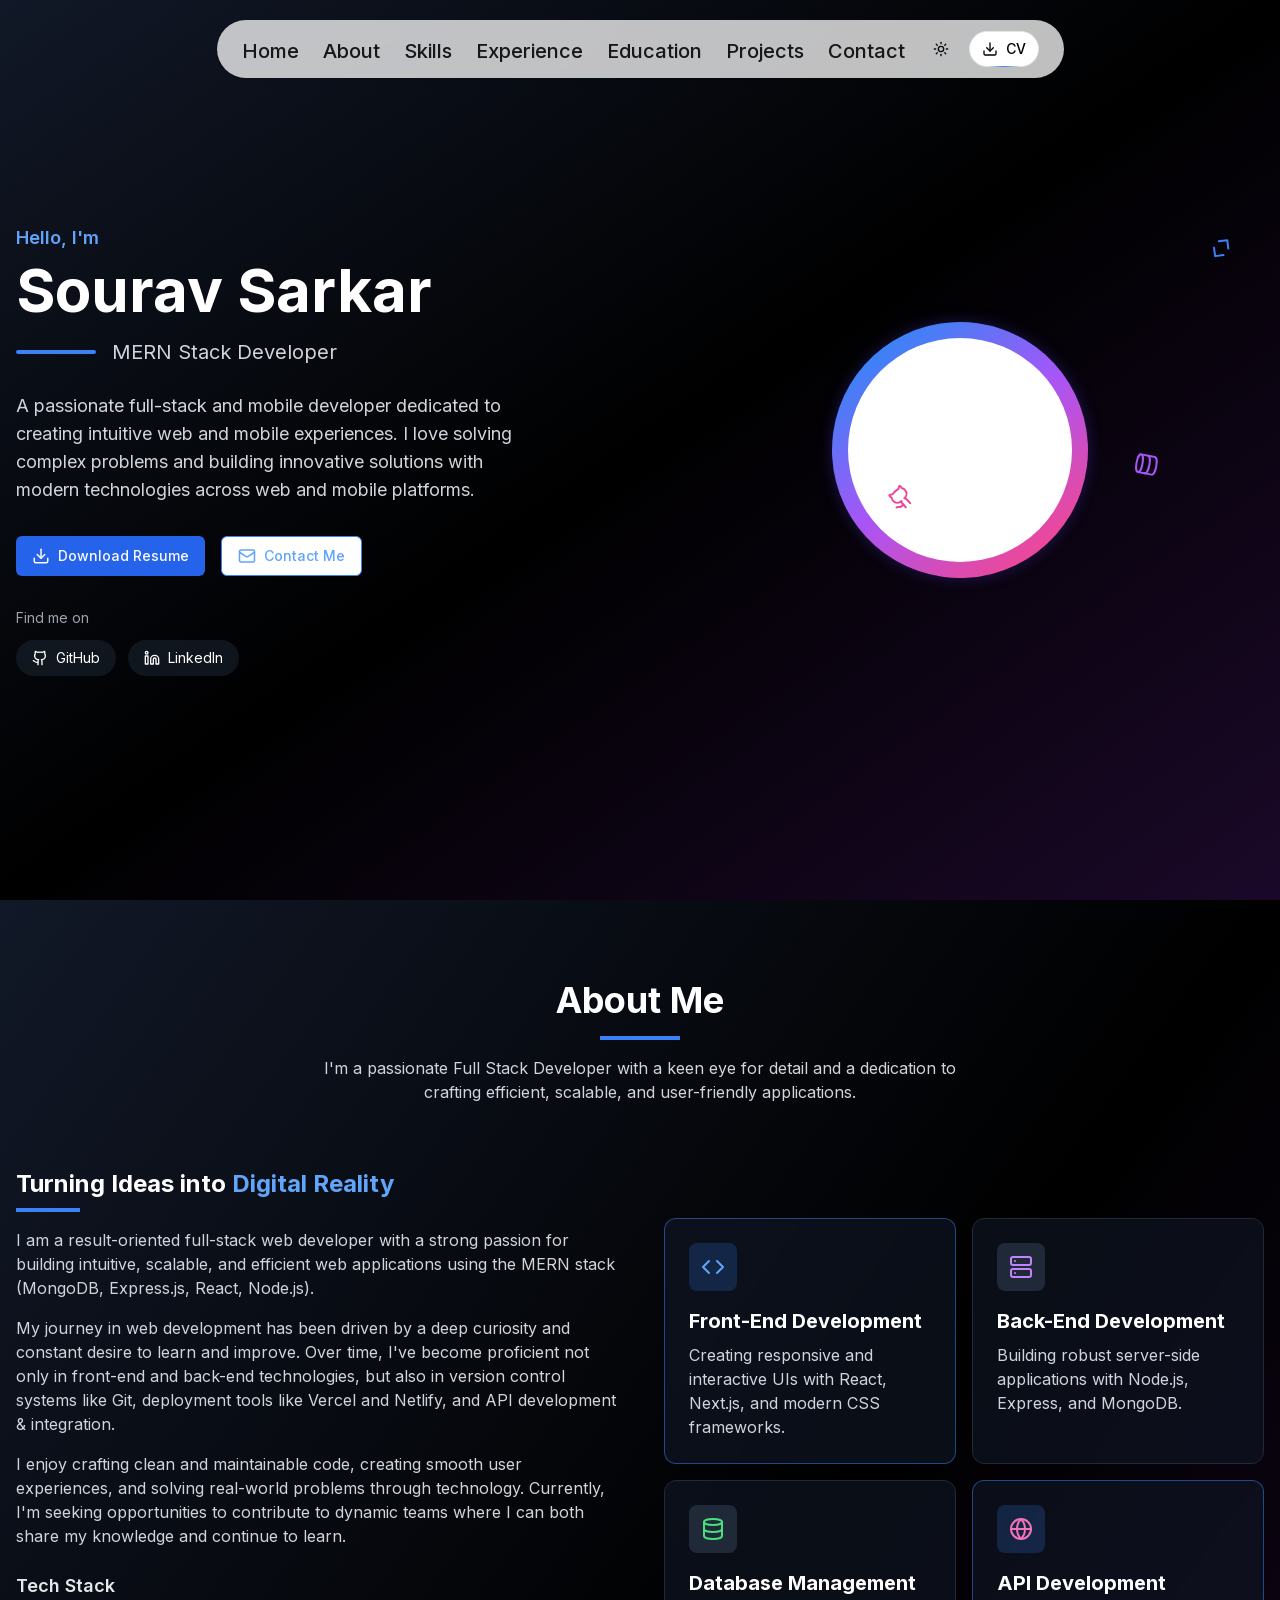
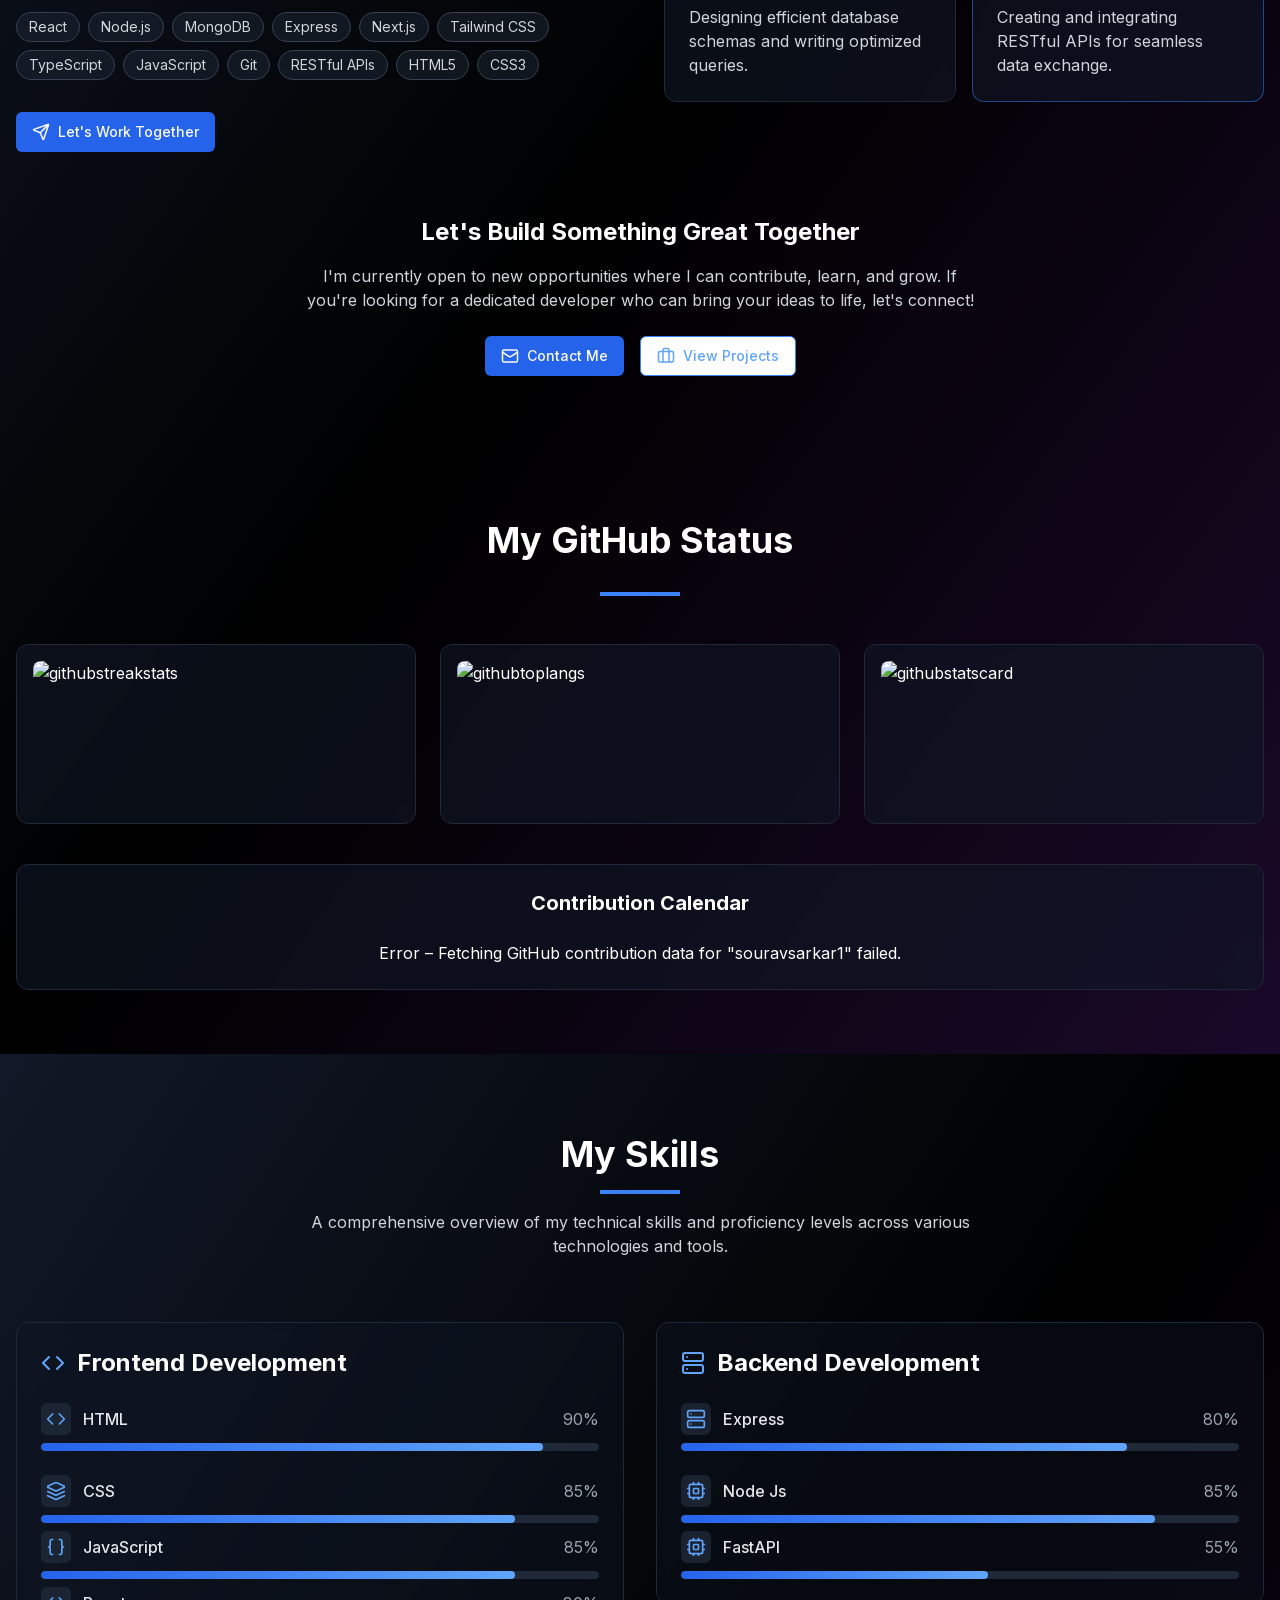
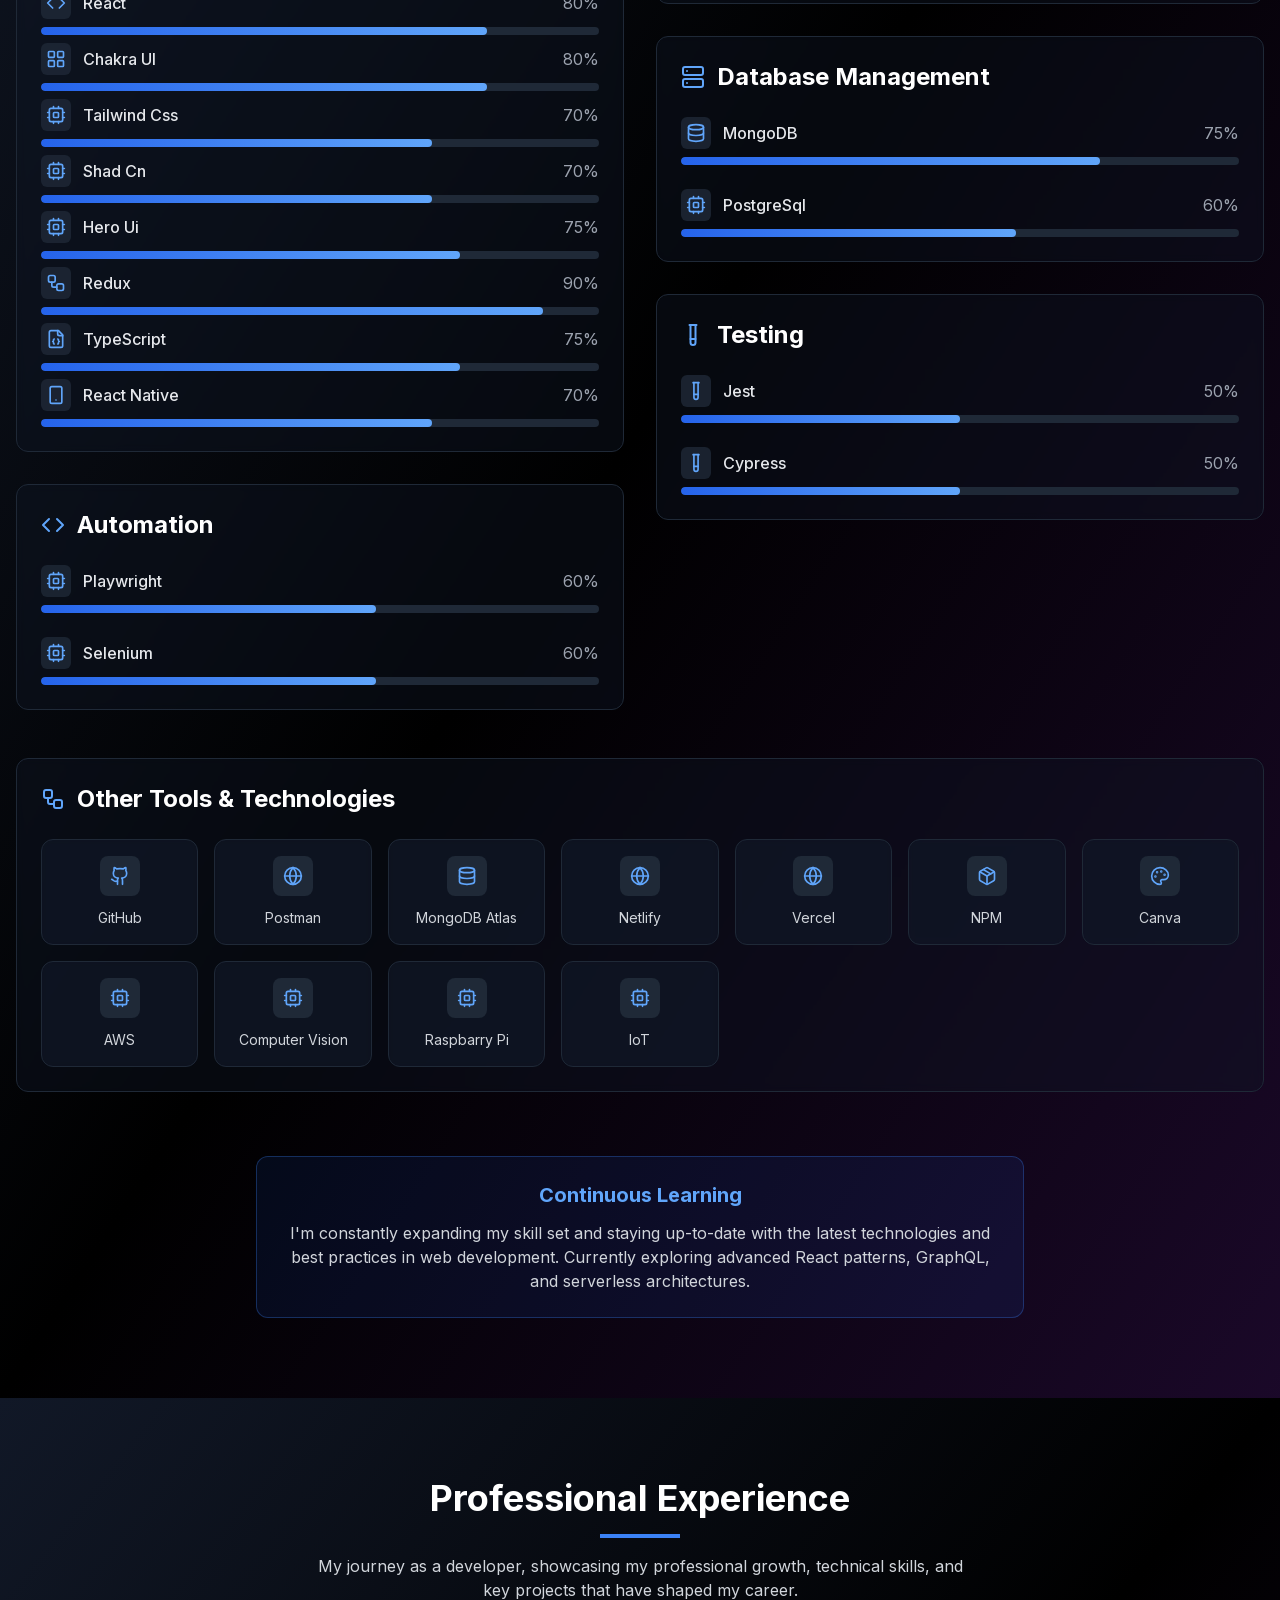
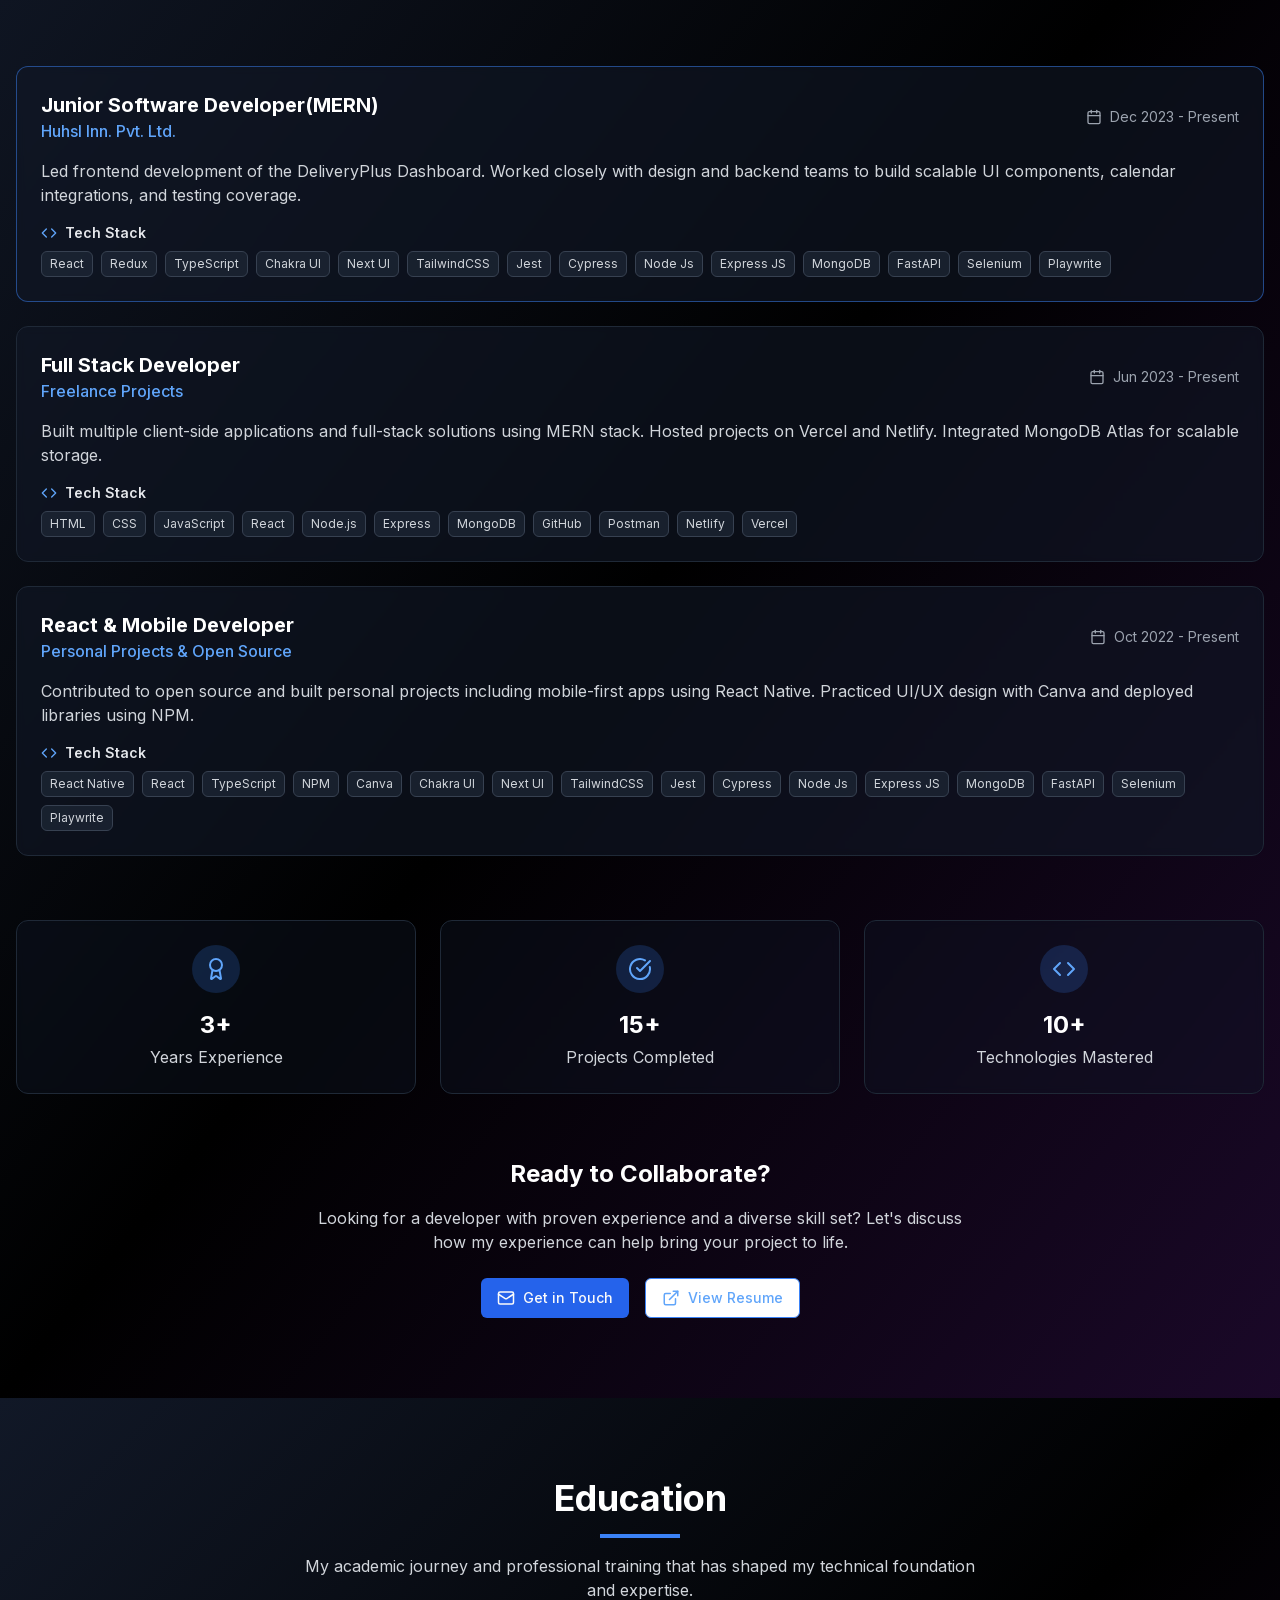
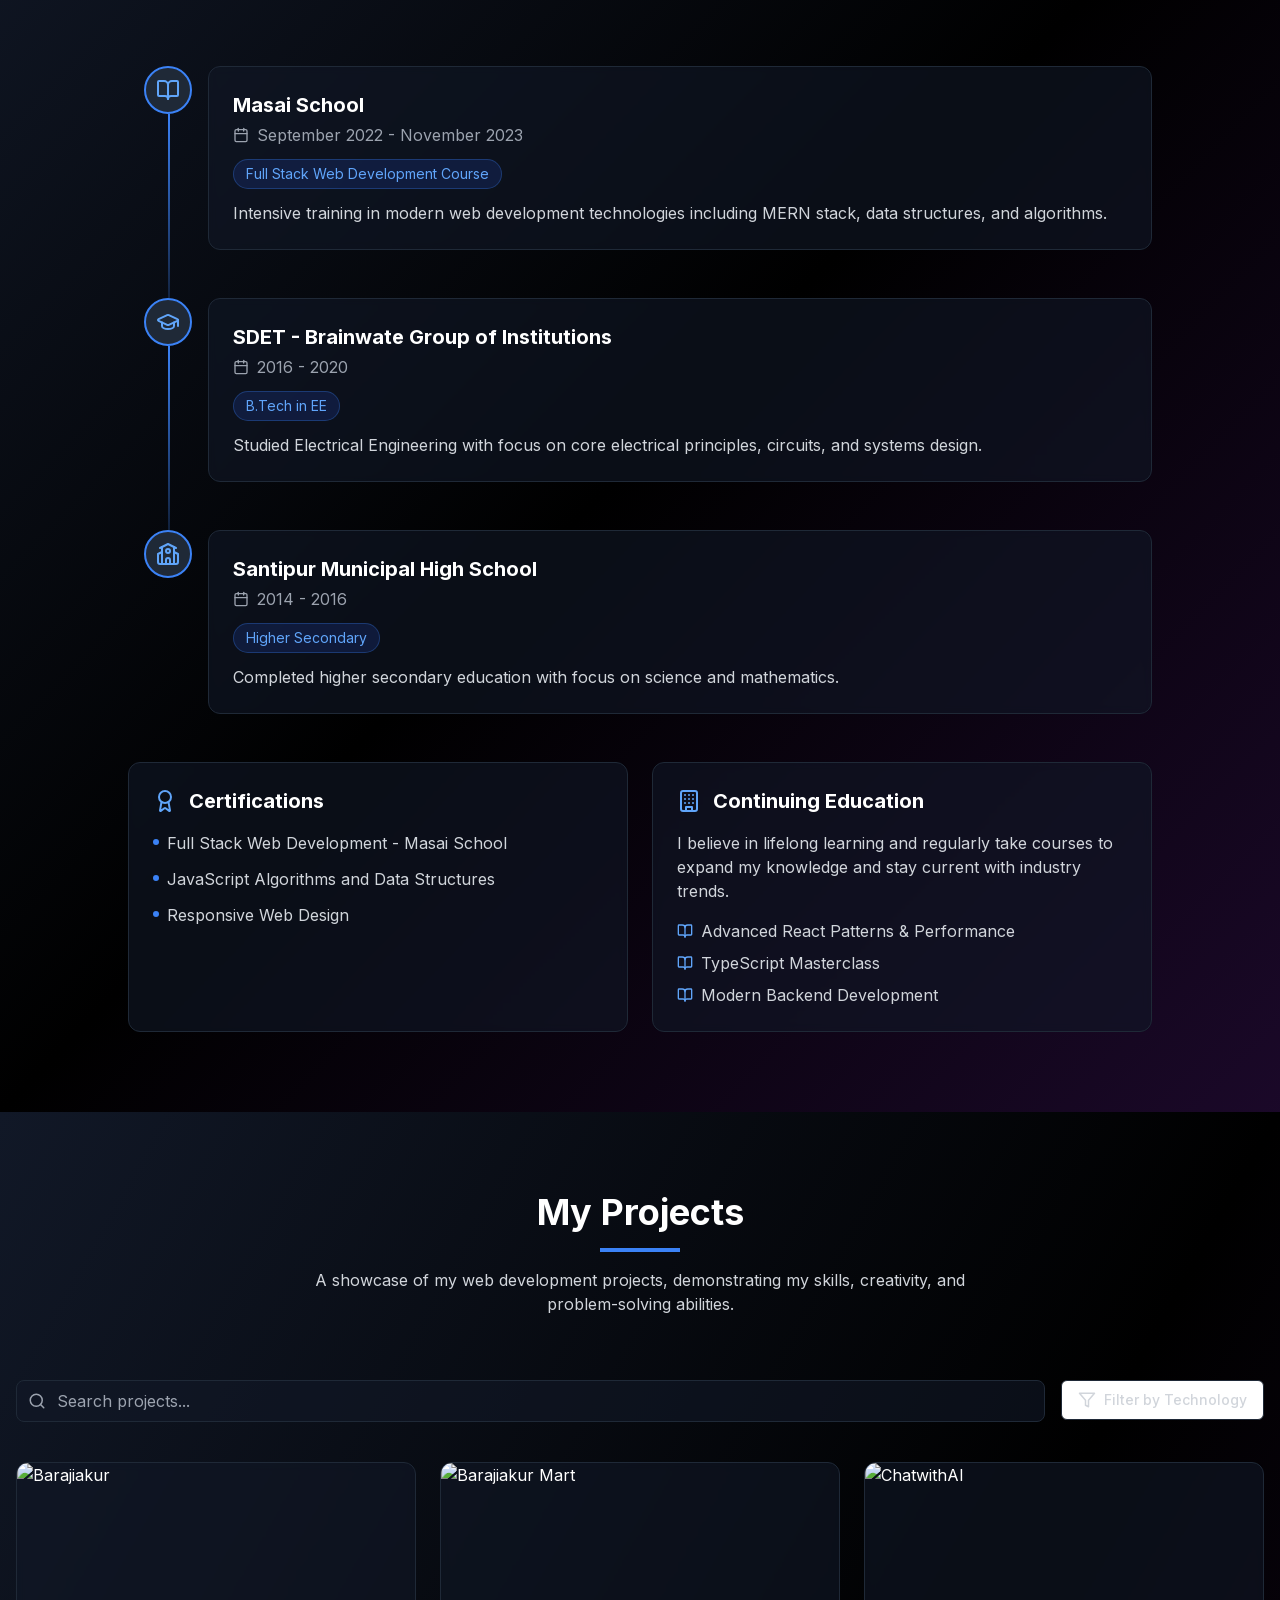
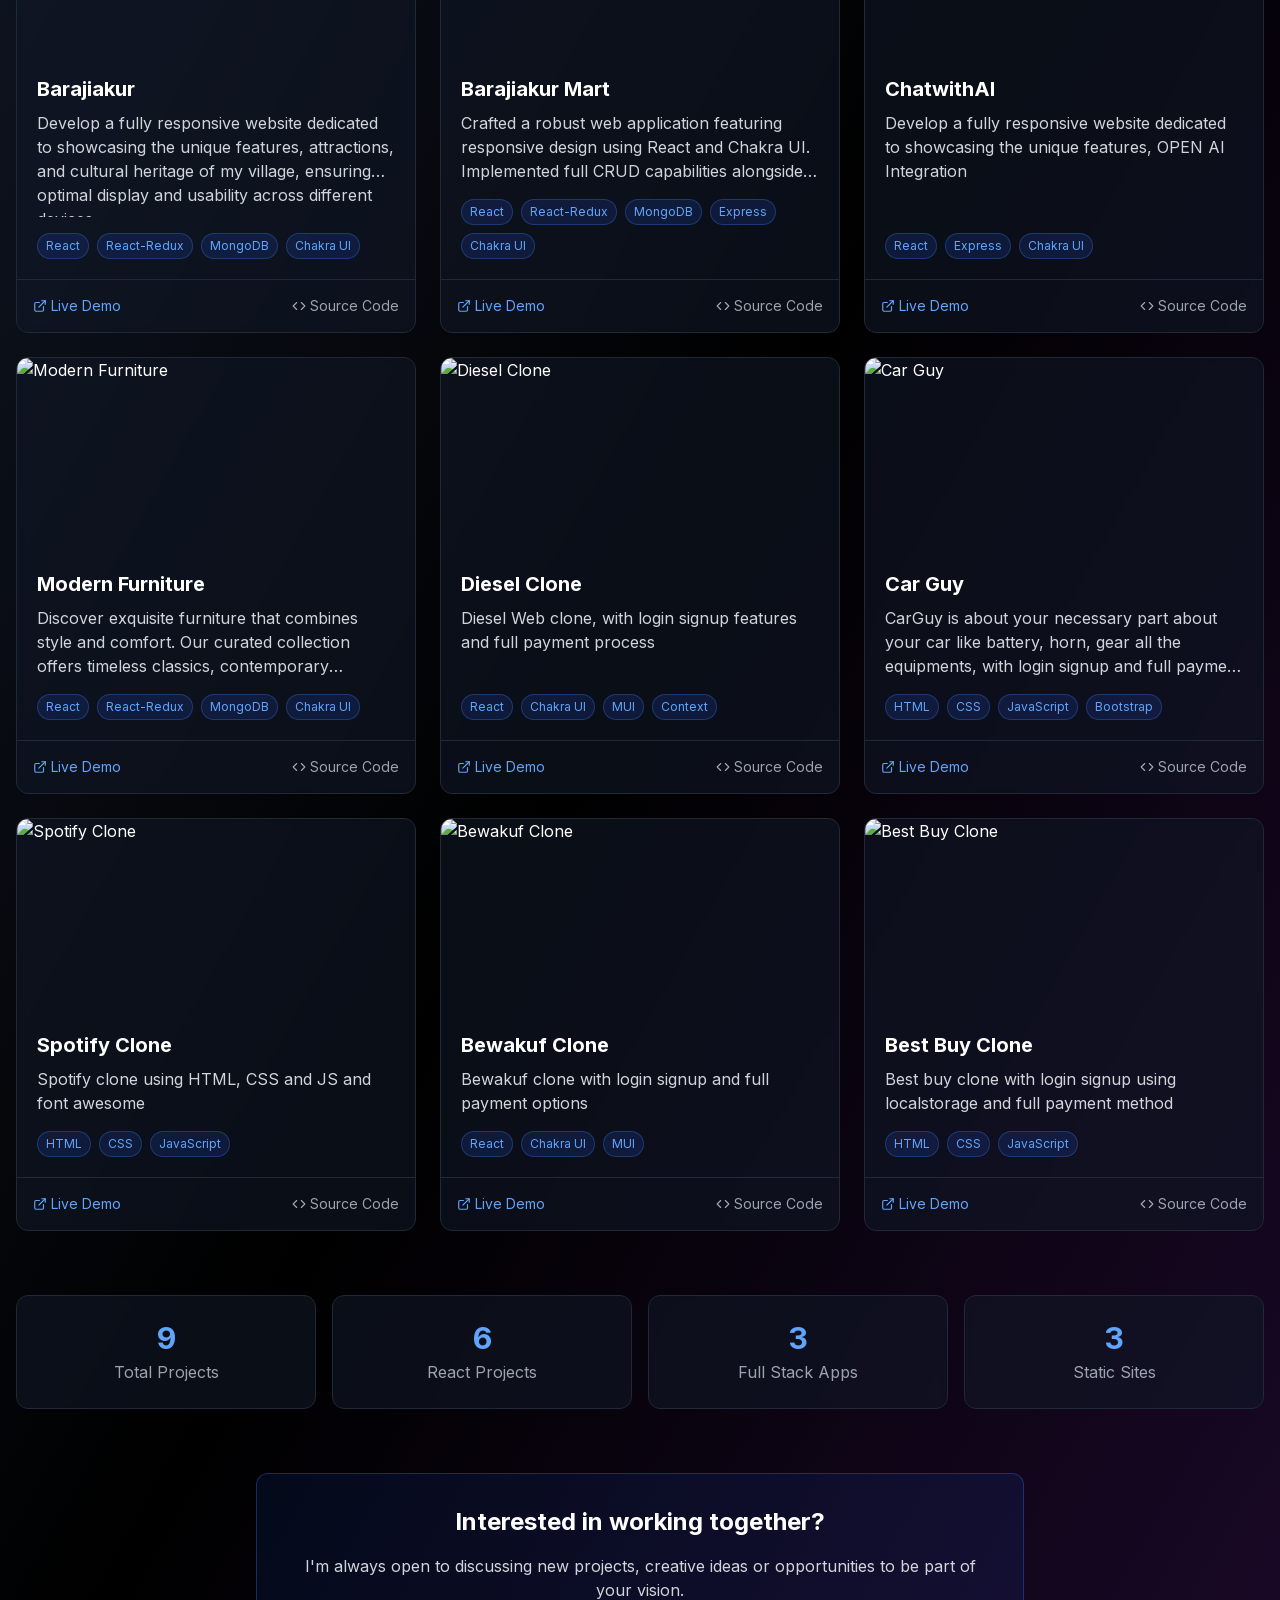
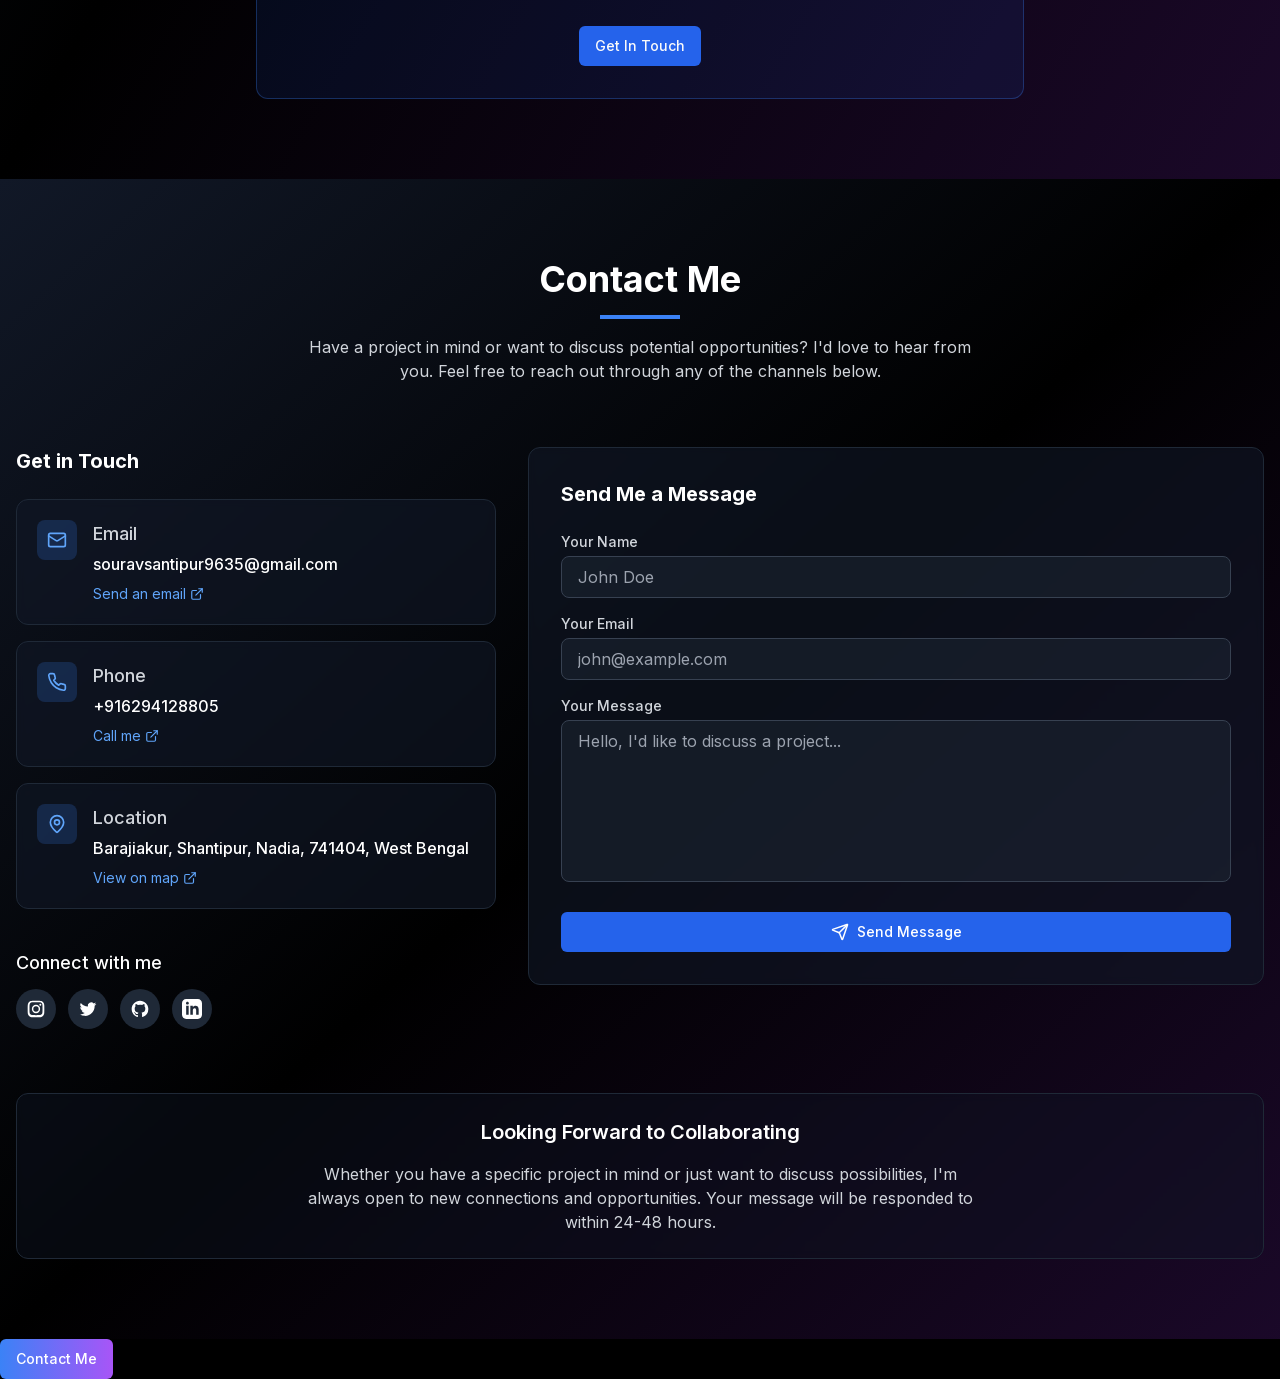
==== commit 1980796f: "Updates" ====
--- a/index.html
+++ b/index.html
@@ -1,2 +1 @@
-<!doctype html><html lang="en"><head><meta charset="utf-8"/><link rel="icon" href="/favicon.ico"/><meta name="viewport" content="width=device-width,initial-scale=1"/><meta name="description" content="This is Sourav Sarkar's Portfolio Website"/><meta name="theme-color" content="#000000"/><meta itemprop="description" content="My name's Sourav Sarkar. I'm a web designer and developer based in Dhaka, Bangladesh.
-    I am a professional and passionate programmer in my daily life. A quick learner with a self-learning attitude. I love to learn and explore new technologies and am Passionate about Problem Solving. Love almost all the stacks of Software Engineering. My current stack includes Nodejs, Nestjs, React, NextJs, Redux, Bootstrap, Ant Design, Material UI, MongoDB, Mysql, PostgreSQL, Firebase, Cloudinary, etc."/><meta name="linkedin:url" content="https://www.linkedin.com/in/sourav-sarkar-2b5a2a212/"/><meta name="description" content="Web site created using create-react-app"/><link rel="apple-touch-icon" href="/logo192.png"/><link rel="manifest" href="/manifest.json"/><title>Portfolio of Sourav Sarkar</title><script defer="defer" src="/static/js/main.c7e7660f.js"></script><link href="/static/css/main.8b0d286e.css" rel="stylesheet"></head><body><noscript>You need to enable JavaScript to run this app.</noscript><div id="root"></div></body></html>+<!DOCTYPE html><html lang="en"><head><meta charSet="utf-8"/><meta name="viewport" content="width=device-width, initial-scale=1"/><link rel="preload" href="/_next/static/media/a34f9d1faa5f3315-s.p.woff2" as="font" crossorigin="" type="font/woff2"/><link rel="preload" as="image" href="https://i.postimg.cc/1RHqVHQM/IMG-20231102-094739-removebg-preview.png"/><link rel="preload" as="image" href="https://i.postimg.cc/L88n7MJF/image.png"/><link rel="preload" as="image" href="https://i.postimg.cc/GpN8GShw/image.png"/><link rel="preload" as="image" href="https://i.postimg.cc/HLS0K2YB/download.png"/><link rel="preload" as="image" href="https://drive.google.com/uc?id=13kbiv-NRuNG3enEvmOOx31RSjdxsEMdp"/><link rel="preload" as="image" href="https://i.postimg.cc/qvFM56f2/image.png"/><link rel="preload" as="image" href="https://drive.google.com/uc?id=1Rfv_2vYgqV6jzHgeP7K30-c1nXsYY31V"/><link rel="preload" as="image" href="https://drive.google.com/uc?id=13w6XEA_ocA8delLUCZAi7pcYFO3ciCsM"/><link rel="preload" as="image" href="https://drive.google.com/uc?id=1WcPsbzYvJnm3GxIp4WLl3QOZ0rEcOlhR"/><link rel="preload" as="image" href="https://drive.google.com/uc?id=1sr3XsHI0YhzzeRfigEw0HcTbo7tsSuQJ"/><link rel="stylesheet" href="/_next/static/css/2b8f57d4998e3117.css" data-precedence="next"/><link rel="preload" href="/_next/static/chunks/webpack-028da05438d4f042.js" as="script" fetchPriority="low"/><script src="/_next/static/chunks/fd9d1056-718890102883be35.js" async=""></script><script src="/_next/static/chunks/864-e04ff4b1afa4ac1c.js" async=""></script><script src="/_next/static/chunks/main-app-b7017db972bd04ad.js" async=""></script><title>Sourav Sarkar - Full Stack Developer</title><meta name="description" content="Portfolio website of Sourav Sarkar, a Full Stack Web Developer"/><meta name="next-size-adjust"/><script src="/_next/static/chunks/polyfills-c67a75d1b6f99dc8.js" noModule=""></script></head><body class="__className_d65c78"><div class="w-full"><div class="fixed left-0 right-0 flex justify-center z-[5000] top-5"><div class="max-w-4xl w-auto mx-auto border border-transparent dark:border-white/[0.2] rounded-full dark:bg-black/75 bg-white/75 backdrop-blur-sm shadow-[0px_2px_3px_-1px_rgba(0,0,0,0.1),0px_1px_0px_0px_rgba(25,28,33,0.02),0px_0px_0px_1px_rgba(25,28,33,0.08)]" style="opacity:0;transform:translateY(-10px)"><div class="flex items-center justify-between px-4 md:px-6 py-2"><nav class="flex items-center justify-center gap-3 md:gap-6"><a class="relative dark:text-neutral-50 items-center flex flex-col space-y-1 text-neutral-900 dark:hover:text-neutral-300 hover:text-neutral-500 transition-colors cursor-pointer"><span class="block md:hidden"><svg xmlns="http://www.w3.org/2000/svg" width="24" height="24" viewBox="0 0 24 24" fill="none" stroke="currentColor" stroke-width="2" stroke-linecap="round" stroke-linejoin="round" class="lucide lucide-house h-4 w-4 text-neutral-500 dark:text-white"><path d="M15 21v-8a1 1 0 0 0-1-1h-4a1 1 0 0 0-1 1v8"></path><path d="M3 10a2 2 0 0 1 .709-1.528l7-5.999a2 2 0 0 1 2.582 0l7 5.999A2 2 0 0 1 21 10v9a2 2 0 0 1-2 2H5a2 2 0 0 1-2-2z"></path></svg></span><span class="hidden md:block text-xl font-medium">Home</span></a><a class="relative dark:text-neutral-50 items-center flex flex-col space-y-1 text-neutral-900 dark:hover:text-neutral-300 hover:text-neutral-500 transition-colors cursor-pointer"><span class="block md:hidden"><svg xmlns="http://www.w3.org/2000/svg" width="24" height="24" viewBox="0 0 24 24" fill="none" stroke="currentColor" stroke-width="2" stroke-linecap="round" stroke-linejoin="round" class="lucide lucide-user h-4 w-4 text-neutral-500 dark:text-white"><path d="M19 21v-2a4 4 0 0 0-4-4H9a4 4 0 0 0-4 4v2"></path><circle cx="12" cy="7" r="4"></circle></svg></span><span class="hidden md:block text-xl font-medium">About</span></a><a class="relative dark:text-neutral-50 items-center flex flex-col space-y-1 text-neutral-900 dark:hover:text-neutral-300 hover:text-neutral-500 transition-colors cursor-pointer"><span class="block md:hidden"><svg xmlns="http://www.w3.org/2000/svg" width="24" height="24" viewBox="0 0 24 24" fill="none" stroke="currentColor" stroke-width="2" stroke-linecap="round" stroke-linejoin="round" class="lucide lucide-file-text h-4 w-4 text-neutral-500 dark:text-white"><path d="M15 2H6a2 2 0 0 0-2 2v16a2 2 0 0 0 2 2h12a2 2 0 0 0 2-2V7Z"></path><path d="M14 2v4a2 2 0 0 0 2 2h4"></path><path d="M10 9H8"></path><path d="M16 13H8"></path><path d="M16 17H8"></path></svg></span><span class="hidden md:block text-xl font-medium">Skills</span></a><a class="relative dark:text-neutral-50 items-center flex flex-col space-y-1 text-neutral-900 dark:hover:text-neutral-300 hover:text-neutral-500 transition-colors cursor-pointer"><span class="block md:hidden"><svg xmlns="http://www.w3.org/2000/svg" width="24" height="24" viewBox="0 0 24 24" fill="none" stroke="currentColor" stroke-width="2" stroke-linecap="round" stroke-linejoin="round" class="lucide lucide-briefcase h-4 w-4 text-neutral-500 dark:text-white"><path d="M16 20V4a2 2 0 0 0-2-2h-4a2 2 0 0 0-2 2v16"></path><rect width="20" height="14" x="2" y="6" rx="2"></rect></svg></span><span class="hidden md:block text-xl font-medium">Experience</span></a><a class="relative dark:text-neutral-50 items-center flex flex-col space-y-1 text-neutral-900 dark:hover:text-neutral-300 hover:text-neutral-500 transition-colors cursor-pointer"><span class="block md:hidden"><svg xmlns="http://www.w3.org/2000/svg" width="24" height="24" viewBox="0 0 24 24" fill="none" stroke="currentColor" stroke-width="2" stroke-linecap="round" stroke-linejoin="round" class="lucide lucide-graduation-cap h-4 w-4 text-neutral-500 dark:text-white"><path d="M21.42 10.922a1 1 0 0 0-.019-1.838L12.83 5.18a2 2 0 0 0-1.66 0L2.6 9.08a1 1 0 0 0 0 1.832l8.57 3.908a2 2 0 0 0 1.66 0z"></path><path d="M22 10v6"></path><path d="M6 12.5V16a6 3 0 0 0 12 0v-3.5"></path></svg></span><span class="hidden md:block text-xl font-medium">Education</span></a><a class="relative dark:text-neutral-50 items-center flex flex-col space-y-1 text-neutral-900 dark:hover:text-neutral-300 hover:text-neutral-500 transition-colors cursor-pointer"><span class="block md:hidden"><svg xmlns="http://www.w3.org/2000/svg" width="24" height="24" viewBox="0 0 24 24" fill="none" stroke="currentColor" stroke-width="2" stroke-linecap="round" stroke-linejoin="round" class="lucide lucide-code h-4 w-4 text-neutral-500 dark:text-white"><polyline points="16 18 22 12 16 6"></polyline><polyline points="8 6 2 12 8 18"></polyline></svg></span><span class="hidden md:block text-xl font-medium">Projects</span></a><a class="relative dark:text-neutral-50 items-center flex flex-col space-y-1 text-neutral-900 dark:hover:text-neutral-300 hover:text-neutral-500 transition-colors cursor-pointer"><span class="block md:hidden"><svg xmlns="http://www.w3.org/2000/svg" width="24" height="24" viewBox="0 0 24 24" fill="none" stroke="currentColor" stroke-width="2" stroke-linecap="round" stroke-linejoin="round" class="lucide lucide-message-circle h-4 w-4 text-neutral-500 dark:text-white"><path d="M7.9 20A9 9 0 1 0 4 16.1L2 22Z"></path></svg></span><span class="hidden md:block text-xl font-medium">Contact</span></a></nav><div class="flex items-center gap-2 ml-2 md:ml-4"><button class="inline-flex items-center justify-center whitespace-nowrap text-sm font-medium ring-offset-background transition-colors focus-visible:outline-none focus-visible:ring-2 focus-visible:ring-ring focus-visible:ring-offset-2 disabled:pointer-events-none disabled:opacity-50 hover:bg-accent hover:text-accent-foreground h-10 w-10 rounded-full"><svg xmlns="http://www.w3.org/2000/svg" width="24" height="24" viewBox="0 0 24 24" fill="none" stroke="currentColor" stroke-width="2" stroke-linecap="round" stroke-linejoin="round" class="lucide lucide-sun h-4 w-4 rotate-0 scale-100 transition-all dark:-rotate-90 dark:scale-0"><circle cx="12" cy="12" r="4"></circle><path d="M12 2v2"></path><path d="M12 20v2"></path><path d="m4.93 4.93 1.41 1.41"></path><path d="m17.66 17.66 1.41 1.41"></path><path d="M2 12h2"></path><path d="M20 12h2"></path><path d="m6.34 17.66-1.41 1.41"></path><path d="m19.07 4.93-1.41 1.41"></path></svg><svg xmlns="http://www.w3.org/2000/svg" width="24" height="24" viewBox="0 0 24 24" fill="none" stroke="currentColor" stroke-width="2" stroke-linecap="round" stroke-linejoin="round" class="lucide lucide-moon absolute h-4 w-4 rotate-90 scale-0 transition-all dark:rotate-0 dark:scale-100"><path d="M12 3a6 6 0 0 0 9 9 9 9 0 1 1-9-9Z"></path></svg><span class="sr-only">Toggle theme</span></button><button class="inline-flex items-center justify-center whitespace-nowrap text-sm font-medium ring-offset-background transition-colors focus-visible:outline-none focus-visible:ring-2 focus-visible:ring-ring focus-visible:ring-offset-2 disabled:pointer-events-none disabled:opacity-50 border bg-background hover:bg-accent hover:text-accent-foreground h-9 px-3 relative border-neutral-200 dark:border-white/[0.2] text-black dark:text-white rounded-full"><svg xmlns="http://www.w3.org/2000/svg" width="24" height="24" viewBox="0 0 24 24" fill="none" stroke="currentColor" stroke-width="2" stroke-linecap="round" stroke-linejoin="round" class="lucide lucide-download h-4 w-4 md:mr-2"><path d="M21 15v4a2 2 0 0 1-2 2H5a2 2 0 0 1-2-2v-4"></path><polyline points="7 10 12 15 17 10"></polyline><line x1="12" x2="12" y1="15" y2="3"></line></svg><span class="hidden md:inline">CV</span><span class="absolute inset-x-0 w-1/2 mx-auto -bottom-px bg-gradient-to-r from-transparent via-blue-500 to-transparent h-px"></span></button></div></div></div></div></div><script>!function(){try{var d=document.documentElement,c=d.classList;c.remove('light','dark');var e=localStorage.getItem('theme');if('system'===e||(!e&&true)){var t='(prefers-color-scheme: dark)',m=window.matchMedia(t);if(m.media!==t||m.matches){d.style.colorScheme = 'dark';c.add('dark')}else{d.style.colorScheme = 'light';c.add('light')}}else if(e){c.add(e|| '')}if(e==='light'||e==='dark')d.style.colorScheme=e}catch(e){}}()</script><div class="min-h-screen bg-black text-white"><section id="home" class="min-h-screen"><div class="bg-gradient-to-br from-gray-900 via-black to-purple-900/30 text-white"><section class="min-h-screen w-full flex items-center justify-center px-4 py-12 sm:py-16"><div class="container mx-auto max-w-7xl grid grid-cols-1 md:grid-cols-2 gap-8 items-center z-10"><div class="text-center md:text-left order-2 md:order-1" style="opacity:0;transform:translateY(20px)"><div class="mb-6"><h2 class="text-lg font-semibold text-blue-400 mb-2">Hello, I&#x27;m</h2><h1 class="text-4xl sm:text-5xl md:text-6xl font-bold mb-4 leading-tight text-white">Sourav Sarkar</h1><div class="flex items-center justify-center md:justify-start"><div class="flex items-center justify-center md:justify-start"><div class="h-1 w-12 sm:w-20 bg-blue-500 rounded-full mr-4"></div><div class="h-8 flex items-center"><h3 class="text-lg sm:text-xl text-gray-300" style="opacity:0;transform:translateY(10px)">Full Stack Developer</h3></div></div></div></div><p class="text-base sm:text-lg max-w-lg mx-auto md:mx-0 mb-8 text-gray-300">A passionate full-stack and mobile developer dedicated to creating intuitive web and mobile experiences. I love solving complex problems and building innovative solutions with modern technologies across web and mobile platforms.</p><div class="flex flex-wrap gap-4 justify-center md:justify-start"><button class="inline-flex items-center justify-center whitespace-nowrap rounded-md text-sm font-medium ring-offset-background transition-colors focus-visible:outline-none focus-visible:ring-2 focus-visible:ring-ring focus-visible:ring-offset-2 disabled:pointer-events-none disabled:opacity-50 text-primary-foreground h-10 px-4 py-2 bg-blue-600 hover:bg-blue-700 gap-2"><svg xmlns="http://www.w3.org/2000/svg" width="18" height="18" viewBox="0 0 24 24" fill="none" stroke="currentColor" stroke-width="2" stroke-linecap="round" stroke-linejoin="round" class="lucide lucide-download"><path d="M21 15v4a2 2 0 0 1-2 2H5a2 2 0 0 1-2-2v-4"></path><polyline points="7 10 12 15 17 10"></polyline><line x1="12" x2="12" y1="15" y2="3"></line></svg> <span class="xs:inline">Download Resume</span></button><button class="inline-flex items-center justify-center whitespace-nowrap rounded-md text-sm font-medium ring-offset-background transition-colors focus-visible:outline-none focus-visible:ring-2 focus-visible:ring-ring focus-visible:ring-offset-2 disabled:pointer-events-none disabled:opacity-50 border bg-background hover:text-accent-foreground h-10 px-4 py-2 border-blue-500 text-blue-400 hover:bg-blue-900/20 gap-2"><svg xmlns="http://www.w3.org/2000/svg" width="18" height="18" viewBox="0 0 24 24" fill="none" stroke="currentColor" stroke-width="2" stroke-linecap="round" stroke-linejoin="round" class="lucide lucide-mail"><rect width="20" height="16" x="2" y="4" rx="2"></rect><path d="m22 7-8.97 5.7a1.94 1.94 0 0 1-2.06 0L2 7"></path></svg> <span class="xs:inline">Contact Me</span></button></div><div class="mt-8"><p class="text-sm text-gray-400 mb-3 text-center md:text-left">Find me on</p><div class="flex flex-wrap gap-3 justify-center md:justify-start"><a href="https://github.com/souravsarkar1" target="_blank" rel="noopener noreferrer" class="flex items-center gap-2 px-3 py-2 text-sm sm:px-4 rounded-full bg-gray-800/50 hover:bg-gray-700/50 transition-colors duration-300"><svg xmlns="http://www.w3.org/2000/svg" width="16" height="16" viewBox="0 0 24 24" fill="none" stroke="currentColor" stroke-width="2" stroke-linecap="round" stroke-linejoin="round" class="lucide lucide-github"><path d="M15 22v-4a4.8 4.8 0 0 0-1-3.5c3 0 6-2 6-5.5.08-1.25-.27-2.48-1-3.5.28-1.15.28-2.35 0-3.5 0 0-1 0-3 1.5-2.64-.5-5.36-.5-8 0C6 2 5 2 5 2c-.3 1.15-.3 2.35 0 3.5A5.403 5.403 0 0 0 4 9c0 3.5 3 5.5 6 5.5-.39.49-.68 1.05-.85 1.65-.17.6-.22 1.23-.15 1.85v4"></path><path d="M9 18c-4.51 2-5-2-7-2"></path></svg><span class="hidden sm:inline">GitHub</span></a><a href="https://www.linkedin.com/in/sourav-sarkar-2b5a2a212/" target="_blank" rel="noopener noreferrer" class="flex items-center gap-2 px-3 py-2 text-sm sm:px-4 rounded-full bg-gray-800/50 hover:bg-gray-700/50 transition-colors duration-300"><svg xmlns="http://www.w3.org/2000/svg" width="16" height="16" viewBox="0 0 24 24" fill="none" stroke="currentColor" stroke-width="2" stroke-linecap="round" stroke-linejoin="round" class="lucide lucide-linkedin"><path d="M16 8a6 6 0 0 1 6 6v7h-4v-7a2 2 0 0 0-2-2 2 2 0 0 0-2 2v7h-4v-7a6 6 0 0 1 6-6z"></path><rect width="4" height="12" x="2" y="9"></rect><circle cx="4" cy="4" r="2"></circle></svg><span class="hidden sm:inline">LinkedIn</span></a></div></div></div><div class="order-1 md:order-2 h-96" style="opacity:0;transform:scale(0.95)"><div class="relative w-full h-full flex items-center justify-center"><div class="transition-all duration-500 scale-100"><div class="w-64 h-64 rounded-full bg-gradient-to-r from-blue-500 via-purple-500 to-pink-500" style="transform:rotate(0deg);box-shadow:0 0 15px rgba(79, 70, 229, 0.3)"></div><div class="absolute inset-0 flex items-center justify-center"><div class="w-56 h-56 rounded-full bg-white dark:bg-gray-900 flex items-center justify-center overflow-hidden"><div class="flex justify-center items-center w-full h-full" style="opacity:0;transform:scale(0.9)"><img src="https://i.postimg.cc/1RHqVHQM/IMG-20231102-094739-removebg-preview.png" alt="Sourav Sarkar" class="w-full h-full object-cover rounded-full"/></div></div></div></div><div class="absolute" style="top:15%;right:15%;transform:rotate(0deg) translateX(100px)"><svg xmlns="http://www.w3.org/2000/svg" width="24" height="24" viewBox="0 0 24 24" fill="none" stroke="currentColor" stroke-width="2" stroke-linecap="round" stroke-linejoin="round" class="lucide lucide-code text-blue-500"><polyline points="16 18 22 12 16 6"></polyline><polyline points="8 6 2 12 8 18"></polyline></svg></div><div class="absolute" style="bottom:20%;right:20%;transform:rotate(0deg) translateX(90px)"><svg xmlns="http://www.w3.org/2000/svg" width="24" height="24" viewBox="0 0 24 24" fill="none" stroke="currentColor" stroke-width="2" stroke-linecap="round" stroke-linejoin="round" class="lucide lucide-database text-purple-500"><ellipse cx="12" cy="5" rx="9" ry="3"></ellipse><path d="M3 5V19A9 3 0 0 0 21 19V5"></path><path d="M3 12A9 3 0 0 0 21 12"></path></svg></div><div class="absolute" style="bottom:15%;left:25%;transform:rotate(0deg) translateX(110px)"><svg xmlns="http://www.w3.org/2000/svg" width="24" height="24" viewBox="0 0 24 24" fill="none" stroke="currentColor" stroke-width="2" stroke-linecap="round" stroke-linejoin="round" class="lucide lucide-github text-pink-500"><path d="M15 22v-4a4.8 4.8 0 0 0-1-3.5c3 0 6-2 6-5.5.08-1.25-.27-2.48-1-3.5.28-1.15.28-2.35 0-3.5 0 0-1 0-3 1.5-2.64-.5-5.36-.5-8 0C6 2 5 2 5 2c-.3 1.15-.3 2.35 0 3.5A5.403 5.403 0 0 0 4 9c0 3.5 3 5.5 6 5.5-.39.49-.68 1.05-.85 1.65-.17.6-.22 1.23-.15 1.85v4"></path><path d="M9 18c-4.51 2-5-2-7-2"></path></svg></div></div></div></div></section></div></section><section id="about" class="min-h-screen"><div class="bg-gradient-to-br from-gray-900 via-black to-purple-900/30 text-white"><section class="w-full py-20 px-4"><div class="container mx-auto max-w-7xl"><div class="text-center mb-16" style="opacity:0;transform:translateY(-20px)"><h2 class="text-3xl md:text-4xl font-bold mb-4">About Me</h2><div class="h-1 w-20 bg-blue-500 mx-auto mb-4"></div><p class="text-gray-300 max-w-2xl mx-auto">I&#x27;m a passionate Full Stack Developer with a keen eye for detail and a dedication to crafting efficient, scalable, and user-friendly applications.</p></div><div class="grid grid-cols-1 md:grid-cols-2 gap-12 items-center mb-16"><div style="opacity:0"><div class="mb-6" style="opacity:0;transform:translateY(20px)"><h3 class="text-2xl font-bold mb-2 text-white">Turning Ideas into <span class="text-blue-400">Digital Reality</span></h3><div class="h-1 w-16 bg-blue-500 mb-4"></div><p class="text-gray-300 mb-4">I am a result-oriented full-stack web developer with a strong passion for building intuitive, scalable, and efficient web applications using the MERN stack (MongoDB, Express.js, React, Node.js).</p><p class="text-gray-300 mb-4">My journey in web development has been driven by a deep curiosity and constant desire to learn and improve. Over time, I&#x27;ve become proficient not only in front-end and back-end technologies, but also in version control systems like Git, deployment tools like Vercel and Netlify, and API development &amp; integration.</p><p class="text-gray-300">I enjoy crafting clean and maintainable code, creating smooth user experiences, and solving real-world problems through technology. Currently, I&#x27;m seeking opportunities to contribute to dynamic teams where I can both share my knowledge and continue to learn.</p></div><div class="mb-8" style="opacity:0;transform:translateY(20px)"><h4 class="text-lg font-semibold mb-3 text-gray-200">Tech Stack</h4><div class="flex flex-wrap gap-2"><div class="px-3 py-1 bg-gray-800/50 rounded-full text-sm text-gray-300 border border-gray-700 hover:border-blue-500 transition-colors duration-300">React</div><div class="px-3 py-1 bg-gray-800/50 rounded-full text-sm text-gray-300 border border-gray-700 hover:border-blue-500 transition-colors duration-300">Node.js</div><div class="px-3 py-1 bg-gray-800/50 rounded-full text-sm text-gray-300 border border-gray-700 hover:border-blue-500 transition-colors duration-300">MongoDB</div><div class="px-3 py-1 bg-gray-800/50 rounded-full text-sm text-gray-300 border border-gray-700 hover:border-blue-500 transition-colors duration-300">Express</div><div class="px-3 py-1 bg-gray-800/50 rounded-full text-sm text-gray-300 border border-gray-700 hover:border-blue-500 transition-colors duration-300">Next.js</div><div class="px-3 py-1 bg-gray-800/50 rounded-full text-sm text-gray-300 border border-gray-700 hover:border-blue-500 transition-colors duration-300">Tailwind CSS</div><div class="px-3 py-1 bg-gray-800/50 rounded-full text-sm text-gray-300 border border-gray-700 hover:border-blue-500 transition-colors duration-300">TypeScript</div><div class="px-3 py-1 bg-gray-800/50 rounded-full text-sm text-gray-300 border border-gray-700 hover:border-blue-500 transition-colors duration-300">JavaScript</div><div class="px-3 py-1 bg-gray-800/50 rounded-full text-sm text-gray-300 border border-gray-700 hover:border-blue-500 transition-colors duration-300">Git</div><div class="px-3 py-1 bg-gray-800/50 rounded-full text-sm text-gray-300 border border-gray-700 hover:border-blue-500 transition-colors duration-300">RESTful APIs</div><div class="px-3 py-1 bg-gray-800/50 rounded-full text-sm text-gray-300 border border-gray-700 hover:border-blue-500 transition-colors duration-300">HTML5</div><div class="px-3 py-1 bg-gray-800/50 rounded-full text-sm text-gray-300 border border-gray-700 hover:border-blue-500 transition-colors duration-300">CSS3</div></div></div><div style="opacity:0;transform:translateY(20px)"><button class="inline-flex items-center justify-center whitespace-nowrap rounded-md text-sm font-medium ring-offset-background transition-colors focus-visible:outline-none focus-visible:ring-2 focus-visible:ring-ring focus-visible:ring-offset-2 disabled:pointer-events-none disabled:opacity-50 text-primary-foreground h-10 px-4 py-2 bg-blue-600 hover:bg-blue-700 gap-2"><svg xmlns="http://www.w3.org/2000/svg" width="18" height="18" viewBox="0 0 24 24" fill="none" stroke="currentColor" stroke-width="2" stroke-linecap="round" stroke-linejoin="round" class="lucide lucide-send"><path d="M14.536 21.686a.5.5 0 0 0 .937-.024l6.5-19a.496.496 0 0 0-.635-.635l-19 6.5a.5.5 0 0 0-.024.937l7.93 3.18a2 2 0 0 1 1.112 1.11z"></path><path d="m21.854 2.147-10.94 10.939"></path></svg> Let&#x27;s Work Together</button></div></div><div class="grid grid-cols-1 sm:grid-cols-2 gap-4"><div class="bg-gray-900/60 backdrop-blur-sm p-6 rounded-xl border border-blue-500/50 hover:border-blue-500/50 transition-all duration-300" style="opacity:0;transform:translateY(20px)"><div class="w-12 h-12 mb-4 rounded-lg flex items-center justify-center bg-blue-500/20"><svg xmlns="http://www.w3.org/2000/svg" width="24" height="24" viewBox="0 0 24 24" fill="none" stroke="currentColor" stroke-width="2" stroke-linecap="round" stroke-linejoin="round" class="lucide lucide-code text-blue-400"><polyline points="16 18 22 12 16 6"></polyline><polyline points="8 6 2 12 8 18"></polyline></svg></div><h3 class="text-xl font-bold mb-2 text-white">Front-End Development</h3><p class="text-gray-300">Creating responsive and interactive UIs with React, Next.js, and modern CSS frameworks.</p></div><div class="bg-gray-900/60 backdrop-blur-sm p-6 rounded-xl border border-gray-800 hover:border-blue-500/50 transition-all duration-300" style="opacity:0;transform:translateY(20px)"><div class="w-12 h-12 mb-4 rounded-lg flex items-center justify-center bg-gray-800"><svg xmlns="http://www.w3.org/2000/svg" width="24" height="24" viewBox="0 0 24 24" fill="none" stroke="currentColor" stroke-width="2" stroke-linecap="round" stroke-linejoin="round" class="lucide lucide-server text-purple-400"><rect width="20" height="8" x="2" y="2" rx="2" ry="2"></rect><rect width="20" height="8" x="2" y="14" rx="2" ry="2"></rect><line x1="6" x2="6.01" y1="6" y2="6"></line><line x1="6" x2="6.01" y1="18" y2="18"></line></svg></div><h3 class="text-xl font-bold mb-2 text-white">Back-End Development</h3><p class="text-gray-300">Building robust server-side applications with Node.js, Express, and MongoDB.</p></div><div class="bg-gray-900/60 backdrop-blur-sm p-6 rounded-xl border border-gray-800 hover:border-blue-500/50 transition-all duration-300" style="opacity:0;transform:translateY(20px)"><div class="w-12 h-12 mb-4 rounded-lg flex items-center justify-center bg-gray-800"><svg xmlns="http://www.w3.org/2000/svg" width="24" height="24" viewBox="0 0 24 24" fill="none" stroke="currentColor" stroke-width="2" stroke-linecap="round" stroke-linejoin="round" class="lucide lucide-database text-green-400"><ellipse cx="12" cy="5" rx="9" ry="3"></ellipse><path d="M3 5V19A9 3 0 0 0 21 19V5"></path><path d="M3 12A9 3 0 0 0 21 12"></path></svg></div><h3 class="text-xl font-bold mb-2 text-white">Database Management</h3><p class="text-gray-300">Designing efficient database schemas and writing optimized queries.</p></div><div class="bg-gray-900/60 backdrop-blur-sm p-6 rounded-xl border border-blue-500/50 hover:border-blue-500/50 transition-all duration-300" style="opacity:0;transform:translateY(20px)"><div class="w-12 h-12 mb-4 rounded-lg flex items-center justify-center bg-blue-500/20"><svg xmlns="http://www.w3.org/2000/svg" width="24" height="24" viewBox="0 0 24 24" fill="none" stroke="currentColor" stroke-width="2" stroke-linecap="round" stroke-linejoin="round" class="lucide lucide-globe text-pink-400"><circle cx="12" cy="12" r="10"></circle><path d="M12 2a14.5 14.5 0 0 0 0 20 14.5 14.5 0 0 0 0-20"></path><path d="M2 12h20"></path></svg></div><h3 class="text-xl font-bold mb-2 text-white">API Development</h3><p class="text-gray-300">Creating and integrating RESTful APIs for seamless data exchange.</p></div></div></div><div class="text-center" style="opacity:0;transform:translateY(20px)"><h3 class="text-2xl font-bold mb-4">Let&#x27;s Build Something Great Together</h3><p class="text-gray-300 max-w-2xl mx-auto mb-6">I&#x27;m currently open to new opportunities where I can contribute, learn, and grow. If you&#x27;re looking for a dedicated developer who can bring your ideas to life, let&#x27;s connect!</p><div class="flex gap-4 justify-center"><button class="inline-flex items-center justify-center whitespace-nowrap rounded-md text-sm font-medium ring-offset-background transition-colors focus-visible:outline-none focus-visible:ring-2 focus-visible:ring-ring focus-visible:ring-offset-2 disabled:pointer-events-none disabled:opacity-50 text-primary-foreground h-10 px-4 py-2 bg-blue-600 hover:bg-blue-700 gap-2"><svg xmlns="http://www.w3.org/2000/svg" width="18" height="18" viewBox="0 0 24 24" fill="none" stroke="currentColor" stroke-width="2" stroke-linecap="round" stroke-linejoin="round" class="lucide lucide-mail"><rect width="20" height="16" x="2" y="4" rx="2"></rect><path d="m22 7-8.97 5.7a1.94 1.94 0 0 1-2.06 0L2 7"></path></svg> Contact Me</button><button class="inline-flex items-center justify-center whitespace-nowrap rounded-md text-sm font-medium ring-offset-background transition-colors focus-visible:outline-none focus-visible:ring-2 focus-visible:ring-ring focus-visible:ring-offset-2 disabled:pointer-events-none disabled:opacity-50 border bg-background hover:text-accent-foreground h-10 px-4 py-2 border-blue-500 text-blue-400 hover:bg-blue-900/20 gap-2"><svg xmlns="http://www.w3.org/2000/svg" width="18" height="18" viewBox="0 0 24 24" fill="none" stroke="currentColor" stroke-width="2" stroke-linecap="round" stroke-linejoin="round" class="lucide lucide-briefcase"><path d="M16 20V4a2 2 0 0 0-2-2h-4a2 2 0 0 0-2 2v16"></path><rect width="20" height="14" x="2" y="6" rx="2"></rect></svg> View Projects</button></div></div></div></section><section><div class="py-16 container mx-auto max-w-7xl px-4"><h2 class="text-3xl md:text-4xl font-bold mb-8 text-center">My GitHub Status</h2><div class="h-1 w-20 bg-blue-500 mx-auto mb-12"></div><div class="grid grid-cols-1 md:grid-cols-2 lg:grid-cols-3 gap-6"><div class="bg-gray-900/60 backdrop-blur-sm p-4 rounded-xl border border-gray-800 hover:border-blue-500/50 transition-all duration-300"><img alt="githubstreakstats" loading="lazy" width="500" height="200" decoding="async" data-nimg="1" class="w-full rounded-lg" style="color:transparent" src="https://github-readme-streak-stats.herokuapp.com/?user=souravsarkar1&amp;type=png)](https://git.io/streak-stats"/></div><div class="bg-gray-900/60 backdrop-blur-sm p-4 rounded-xl border border-gray-800 hover:border-blue-500/50 transition-all duration-300"><img alt="githubtoplangs" loading="lazy" width="500" height="200" decoding="async" data-nimg="1" class="w-full rounded-lg" style="color:transparent" src="https://github-readme-stats.vercel.app/api/top-langs/?username=souravsarkar1&amp;hide=html,css"/></div><div class="bg-gray-900/60 backdrop-blur-sm p-4 rounded-xl border border-gray-800 hover:border-blue-500/50 transition-all duration-300"><img alt="githubstatscard" loading="lazy" width="500" height="200" decoding="async" data-nimg="1" class="w-full rounded-lg" style="color:transparent" src="https://github-readme-stats.vercel.app/api?username=souravsarkar1&amp;show_icons=true&amp;theme=radical"/></div></div><div class="mt-10 p-6 bg-gray-900/60 backdrop-blur-sm rounded-xl border border-gray-800"><h3 class="text-xl font-bold mb-6 text-center">Contribution Calendar</h3><div class="flex justify-center"><article class="react-activity-calendar" style="width:max-content;max-width:100%;display:flex;flex-direction:column;gap:8px;font-size:14px"><div class="react-activity-calendar__scroll-container" style="max-width:100%;overflow-x:auto;overflow-y:hidden;padding-top:2px"><svg width="951" height="145" viewBox="0 0 951 145" class="react-activity-calendar__calendar" style="display:block;overflow:visible"><g transform="translate(0, 0)"><rect x="0" y="76" width="15" height="15" rx="2" ry="2" fill="hsl(0, 0%, 22%)" data-date="2025-01-01" data-level="0" style="stroke:rgba(255, 255, 255, 0.04)"></rect><rect x="0" y="94" width="15" height="15" rx="2" ry="2" fill="hsl(0, 0%, 22%)" data-date="2025-01-02" data-level="0" style="stroke:rgba(255, 255, 255, 0.04)"></rect><rect x="0" y="112" width="15" height="15" rx="2" ry="2" fill="hsl(0, 0%, 22%)" data-date="2025-01-03" data-level="0" style="stroke:rgba(255, 255, 255, 0.04)"></rect><rect x="0" y="130" width="15" height="15" rx="2" ry="2" fill="hsl(0, 0%, 22%)" data-date="2025-01-04" data-level="0" style="stroke:rgba(255, 255, 255, 0.04)"></rect></g><g transform="translate(18, 0)"><rect x="0" y="22" width="15" height="15" rx="2" ry="2" fill="hsl(0, 0%, 22%)" data-date="2025-01-05" data-level="0" style="stroke:rgba(255, 255, 255, 0.04)"></rect><rect x="0" y="40" width="15" height="15" rx="2" ry="2" fill="hsl(0, 0%, 22%)" data-date="2025-01-06" data-level="0" style="stroke:rgba(255, 255, 255, 0.04)"></rect><rect x="0" y="58" width="15" height="15" rx="2" ry="2" fill="hsl(0, 0%, 22%)" data-date="2025-01-07" data-level="0" style="stroke:rgba(255, 255, 255, 0.04)"></rect><rect x="0" y="76" width="15" height="15" rx="2" ry="2" fill="hsl(0, 0%, 22%)" data-date="2025-01-08" data-level="0" style="stroke:rgba(255, 255, 255, 0.04)"></rect><rect x="0" y="94" width="15" height="15" rx="2" ry="2" fill="hsl(0, 0%, 22%)" data-date="2025-01-09" data-level="0" style="stroke:rgba(255, 255, 255, 0.04)"></rect><rect x="0" y="112" width="15" height="15" rx="2" ry="2" fill="hsl(0, 0%, 22%)" data-date="2025-01-10" data-level="0" style="stroke:rgba(255, 255, 255, 0.04)"></rect><rect x="0" y="130" width="15" height="15" rx="2" ry="2" fill="hsl(0, 0%, 22%)" data-date="2025-01-11" data-level="0" style="stroke:rgba(255, 255, 255, 0.04)"></rect></g><g transform="translate(36, 0)"><rect x="0" y="22" width="15" height="15" rx="2" ry="2" fill="hsl(0, 0%, 22%)" data-date="2025-01-12" data-level="0" style="stroke:rgba(255, 255, 255, 0.04)"></rect><rect x="0" y="40" width="15" height="15" rx="2" ry="2" fill="hsl(0, 0%, 22%)" data-date="2025-01-13" data-level="0" style="stroke:rgba(255, 255, 255, 0.04)"></rect><rect x="0" y="58" width="15" height="15" rx="2" ry="2" fill="hsl(0, 0%, 22%)" data-date="2025-01-14" data-level="0" style="stroke:rgba(255, 255, 255, 0.04)"></rect><rect x="0" y="76" width="15" height="15" rx="2" ry="2" fill="hsl(0, 0%, 22%)" data-date="2025-01-15" data-level="0" style="stroke:rgba(255, 255, 255, 0.04)"></rect><rect x="0" y="94" width="15" height="15" rx="2" ry="2" fill="hsl(0, 0%, 22%)" data-date="2025-01-16" data-level="0" style="stroke:rgba(255, 255, 255, 0.04)"></rect><rect x="0" y="112" width="15" height="15" rx="2" ry="2" fill="hsl(0, 0%, 22%)" data-date="2025-01-17" data-level="0" style="stroke:rgba(255, 255, 255, 0.04)"></rect><rect x="0" y="130" width="15" height="15" rx="2" ry="2" fill="hsl(0, 0%, 22%)" data-date="2025-01-18" data-level="0" style="stroke:rgba(255, 255, 255, 0.04)"></rect></g><g transform="translate(54, 0)"><rect x="0" y="22" width="15" height="15" rx="2" ry="2" fill="hsl(0, 0%, 22%)" data-date="2025-01-19" data-level="0" style="stroke:rgba(255, 255, 255, 0.04)"></rect><rect x="0" y="40" width="15" height="15" rx="2" ry="2" fill="hsl(0, 0%, 22%)" data-date="2025-01-20" data-level="0" style="stroke:rgba(255, 255, 255, 0.04)"></rect><rect x="0" y="58" width="15" height="15" rx="2" ry="2" fill="hsl(0, 0%, 22%)" data-date="2025-01-21" data-level="0" style="stroke:rgba(255, 255, 255, 0.04)"></rect><rect x="0" y="76" width="15" height="15" rx="2" ry="2" fill="hsl(0, 0%, 22%)" data-date="2025-01-22" data-level="0" style="stroke:rgba(255, 255, 255, 0.04)"></rect><rect x="0" y="94" width="15" height="15" rx="2" ry="2" fill="hsl(0, 0%, 22%)" data-date="2025-01-23" data-level="0" style="stroke:rgba(255, 255, 255, 0.04)"></rect><rect x="0" y="112" width="15" height="15" rx="2" ry="2" fill="hsl(0, 0%, 22%)" data-date="2025-01-24" data-level="0" style="stroke:rgba(255, 255, 255, 0.04)"></rect><rect x="0" y="130" width="15" height="15" rx="2" ry="2" fill="hsl(0, 0%, 22%)" data-date="2025-01-25" data-level="0" style="stroke:rgba(255, 255, 255, 0.04)"></rect></g><g transform="translate(72, 0)"><rect x="0" y="22" width="15" height="15" rx="2" ry="2" fill="hsl(0, 0%, 22%)" data-date="2025-01-26" data-level="0" style="stroke:rgba(255, 255, 255, 0.04)"></rect><rect x="0" y="40" width="15" height="15" rx="2" ry="2" fill="hsl(0, 0%, 22%)" data-date="2025-01-27" data-level="0" style="stroke:rgba(255, 255, 255, 0.04)"></rect><rect x="0" y="58" width="15" height="15" rx="2" ry="2" fill="hsl(0, 0%, 22%)" data-date="2025-01-28" data-level="0" style="stroke:rgba(255, 255, 255, 0.04)"></rect><rect x="0" y="76" width="15" height="15" rx="2" ry="2" fill="hsl(0, 0%, 22%)" data-date="2025-01-29" data-level="0" style="stroke:rgba(255, 255, 255, 0.04)"></rect><rect x="0" y="94" width="15" height="15" rx="2" ry="2" fill="hsl(0, 0%, 22%)" data-date="2025-01-30" data-level="0" style="stroke:rgba(255, 255, 255, 0.04)"></rect><rect x="0" y="112" width="15" height="15" rx="2" ry="2" fill="hsl(0, 0%, 22%)" data-date="2025-01-31" data-level="0" style="stroke:rgba(255, 255, 255, 0.04)"></rect><rect x="0" y="130" width="15" height="15" rx="2" ry="2" fill="hsl(0, 0%, 22%)" data-date="2025-02-01" data-level="0" style="stroke:rgba(255, 255, 255, 0.04)"></rect></g><g transform="translate(90, 0)"><rect x="0" y="22" width="15" height="15" rx="2" ry="2" fill="hsl(0, 0%, 22%)" data-date="2025-02-02" data-level="0" style="stroke:rgba(255, 255, 255, 0.04)"></rect><rect x="0" y="40" width="15" height="15" rx="2" ry="2" fill="hsl(0, 0%, 22%)" data-date="2025-02-03" data-level="0" style="stroke:rgba(255, 255, 255, 0.04)"></rect><rect x="0" y="58" width="15" height="15" rx="2" ry="2" fill="hsl(0, 0%, 22%)" data-date="2025-02-04" data-level="0" style="stroke:rgba(255, 255, 255, 0.04)"></rect><rect x="0" y="76" width="15" height="15" rx="2" ry="2" fill="hsl(0, 0%, 22%)" data-date="2025-02-05" data-level="0" style="stroke:rgba(255, 255, 255, 0.04)"></rect><rect x="0" y="94" width="15" height="15" rx="2" ry="2" fill="hsl(0, 0%, 22%)" data-date="2025-02-06" data-level="0" style="stroke:rgba(255, 255, 255, 0.04)"></rect><rect x="0" y="112" width="15" height="15" rx="2" ry="2" fill="hsl(0, 0%, 22%)" data-date="2025-02-07" data-level="0" style="stroke:rgba(255, 255, 255, 0.04)"></rect><rect x="0" y="130" width="15" height="15" rx="2" ry="2" fill="hsl(0, 0%, 22%)" data-date="2025-02-08" data-level="0" style="stroke:rgba(255, 255, 255, 0.04)"></rect></g><g transform="translate(108, 0)"><rect x="0" y="22" width="15" height="15" rx="2" ry="2" fill="hsl(0, 0%, 22%)" data-date="2025-02-09" data-level="0" style="stroke:rgba(255, 255, 255, 0.04)"></rect><rect x="0" y="40" width="15" height="15" rx="2" ry="2" fill="hsl(0, 0%, 22%)" data-date="2025-02-10" data-level="0" style="stroke:rgba(255, 255, 255, 0.04)"></rect><rect x="0" y="58" width="15" height="15" rx="2" ry="2" fill="hsl(0, 0%, 22%)" data-date="2025-02-11" data-level="0" style="stroke:rgba(255, 255, 255, 0.04)"></rect><rect x="0" y="76" width="15" height="15" rx="2" ry="2" fill="hsl(0, 0%, 22%)" data-date="2025-02-12" data-level="0" style="stroke:rgba(255, 255, 255, 0.04)"></rect><rect x="0" y="94" width="15" height="15" rx="2" ry="2" fill="hsl(0, 0%, 22%)" data-date="2025-02-13" data-level="0" style="stroke:rgba(255, 255, 255, 0.04)"></rect><rect x="0" y="112" width="15" height="15" rx="2" ry="2" fill="hsl(0, 0%, 22%)" data-date="2025-02-14" data-level="0" style="stroke:rgba(255, 255, 255, 0.04)"></rect><rect x="0" y="130" width="15" height="15" rx="2" ry="2" fill="hsl(0, 0%, 22%)" data-date="2025-02-15" data-level="0" style="stroke:rgba(255, 255, 255, 0.04)"></rect></g><g transform="translate(126, 0)"><rect x="0" y="22" width="15" height="15" rx="2" ry="2" fill="hsl(0, 0%, 22%)" data-date="2025-02-16" data-level="0" style="stroke:rgba(255, 255, 255, 0.04)"></rect><rect x="0" y="40" width="15" height="15" rx="2" ry="2" fill="hsl(0, 0%, 22%)" data-date="2025-02-17" data-level="0" style="stroke:rgba(255, 255, 255, 0.04)"></rect><rect x="0" y="58" width="15" height="15" rx="2" ry="2" fill="hsl(0, 0%, 22%)" data-date="2025-02-18" data-level="0" style="stroke:rgba(255, 255, 255, 0.04)"></rect><rect x="0" y="76" width="15" height="15" rx="2" ry="2" fill="hsl(0, 0%, 22%)" data-date="2025-02-19" data-level="0" style="stroke:rgba(255, 255, 255, 0.04)"></rect><rect x="0" y="94" width="15" height="15" rx="2" ry="2" fill="hsl(0, 0%, 22%)" data-date="2025-02-20" data-level="0" style="stroke:rgba(255, 255, 255, 0.04)"></rect><rect x="0" y="112" width="15" height="15" rx="2" ry="2" fill="hsl(0, 0%, 22%)" data-date="2025-02-21" data-level="0" style="stroke:rgba(255, 255, 255, 0.04)"></rect><rect x="0" y="130" width="15" height="15" rx="2" ry="2" fill="hsl(0, 0%, 22%)" data-date="2025-02-22" data-level="0" style="stroke:rgba(255, 255, 255, 0.04)"></rect></g><g transform="translate(144, 0)"><rect x="0" y="22" width="15" height="15" rx="2" ry="2" fill="hsl(0, 0%, 22%)" data-date="2025-02-23" data-level="0" style="stroke:rgba(255, 255, 255, 0.04)"></rect><rect x="0" y="40" width="15" height="15" rx="2" ry="2" fill="hsl(0, 0%, 22%)" data-date="2025-02-24" data-level="0" style="stroke:rgba(255, 255, 255, 0.04)"></rect><rect x="0" y="58" width="15" height="15" rx="2" ry="2" fill="hsl(0, 0%, 22%)" data-date="2025-02-25" data-level="0" style="stroke:rgba(255, 255, 255, 0.04)"></rect><rect x="0" y="76" width="15" height="15" rx="2" ry="2" fill="hsl(0, 0%, 22%)" data-date="2025-02-26" data-level="0" style="stroke:rgba(255, 255, 255, 0.04)"></rect><rect x="0" y="94" width="15" height="15" rx="2" ry="2" fill="hsl(0, 0%, 22%)" data-date="2025-02-27" data-level="0" style="stroke:rgba(255, 255, 255, 0.04)"></rect><rect x="0" y="112" width="15" height="15" rx="2" ry="2" fill="hsl(0, 0%, 22%)" data-date="2025-02-28" data-level="0" style="stroke:rgba(255, 255, 255, 0.04)"></rect><rect x="0" y="130" width="15" height="15" rx="2" ry="2" fill="hsl(0, 0%, 22%)" data-date="2025-03-01" data-level="0" style="stroke:rgba(255, 255, 255, 0.04)"></rect></g><g transform="translate(162, 0)"><rect x="0" y="22" width="15" height="15" rx="2" ry="2" fill="hsl(0, 0%, 22%)" data-date="2025-03-02" data-level="0" style="stroke:rgba(255, 255, 255, 0.04)"></rect><rect x="0" y="40" width="15" height="15" rx="2" ry="2" fill="hsl(0, 0%, 22%)" data-date="2025-03-03" data-level="0" style="stroke:rgba(255, 255, 255, 0.04)"></rect><rect x="0" y="58" width="15" height="15" rx="2" ry="2" fill="hsl(0, 0%, 22%)" data-date="2025-03-04" data-level="0" style="stroke:rgba(255, 255, 255, 0.04)"></rect><rect x="0" y="76" width="15" height="15" rx="2" ry="2" fill="hsl(0, 0%, 22%)" data-date="2025-03-05" data-level="0" style="stroke:rgba(255, 255, 255, 0.04)"></rect><rect x="0" y="94" width="15" height="15" rx="2" ry="2" fill="hsl(0, 0%, 22%)" data-date="2025-03-06" data-level="0" style="stroke:rgba(255, 255, 255, 0.04)"></rect><rect x="0" y="112" width="15" height="15" rx="2" ry="2" fill="hsl(0, 0%, 22%)" data-date="2025-03-07" data-level="0" style="stroke:rgba(255, 255, 255, 0.04)"></rect><rect x="0" y="130" width="15" height="15" rx="2" ry="2" fill="hsl(0, 0%, 22%)" data-date="2025-03-08" data-level="0" style="stroke:rgba(255, 255, 255, 0.04)"></rect></g><g transform="translate(180, 0)"><rect x="0" y="22" width="15" height="15" rx="2" ry="2" fill="hsl(0, 0%, 22%)" data-date="2025-03-09" data-level="0" style="stroke:rgba(255, 255, 255, 0.04)"></rect><rect x="0" y="40" width="15" height="15" rx="2" ry="2" fill="hsl(0, 0%, 22%)" data-date="2025-03-10" data-level="0" style="stroke:rgba(255, 255, 255, 0.04)"></rect><rect x="0" y="58" width="15" height="15" rx="2" ry="2" fill="hsl(0, 0%, 22%)" data-date="2025-03-11" data-level="0" style="stroke:rgba(255, 255, 255, 0.04)"></rect><rect x="0" y="76" width="15" height="15" rx="2" ry="2" fill="hsl(0, 0%, 22%)" data-date="2025-03-12" data-level="0" style="stroke:rgba(255, 255, 255, 0.04)"></rect><rect x="0" y="94" width="15" height="15" rx="2" ry="2" fill="hsl(0, 0%, 22%)" data-date="2025-03-13" data-level="0" style="stroke:rgba(255, 255, 255, 0.04)"></rect><rect x="0" y="112" width="15" height="15" rx="2" ry="2" fill="hsl(0, 0%, 22%)" data-date="2025-03-14" data-level="0" style="stroke:rgba(255, 255, 255, 0.04)"></rect><rect x="0" y="130" width="15" height="15" rx="2" ry="2" fill="hsl(0, 0%, 22%)" data-date="2025-03-15" data-level="0" style="stroke:rgba(255, 255, 255, 0.04)"></rect></g><g transform="translate(198, 0)"><rect x="0" y="22" width="15" height="15" rx="2" ry="2" fill="hsl(0, 0%, 22%)" data-date="2025-03-16" data-level="0" style="stroke:rgba(255, 255, 255, 0.04)"></rect><rect x="0" y="40" width="15" height="15" rx="2" ry="2" fill="hsl(0, 0%, 22%)" data-date="2025-03-17" data-level="0" style="stroke:rgba(255, 255, 255, 0.04)"></rect><rect x="0" y="58" width="15" height="15" rx="2" ry="2" fill="hsl(0, 0%, 22%)" data-date="2025-03-18" data-level="0" style="stroke:rgba(255, 255, 255, 0.04)"></rect><rect x="0" y="76" width="15" height="15" rx="2" ry="2" fill="hsl(0, 0%, 22%)" data-date="2025-03-19" data-level="0" style="stroke:rgba(255, 255, 255, 0.04)"></rect><rect x="0" y="94" width="15" height="15" rx="2" ry="2" fill="hsl(0, 0%, 22%)" data-date="2025-03-20" data-level="0" style="stroke:rgba(255, 255, 255, 0.04)"></rect><rect x="0" y="112" width="15" height="15" rx="2" ry="2" fill="hsl(0, 0%, 22%)" data-date="2025-03-21" data-level="0" style="stroke:rgba(255, 255, 255, 0.04)"></rect><rect x="0" y="130" width="15" height="15" rx="2" ry="2" fill="hsl(0, 0%, 22%)" data-date="2025-03-22" data-level="0" style="stroke:rgba(255, 255, 255, 0.04)"></rect></g><g transform="translate(216, 0)"><rect x="0" y="22" width="15" height="15" rx="2" ry="2" fill="hsl(0, 0%, 22%)" data-date="2025-03-23" data-level="0" style="stroke:rgba(255, 255, 255, 0.04)"></rect><rect x="0" y="40" width="15" height="15" rx="2" ry="2" fill="hsl(0, 0%, 22%)" data-date="2025-03-24" data-level="0" style="stroke:rgba(255, 255, 255, 0.04)"></rect><rect x="0" y="58" width="15" height="15" rx="2" ry="2" fill="hsl(0, 0%, 22%)" data-date="2025-03-25" data-level="0" style="stroke:rgba(255, 255, 255, 0.04)"></rect><rect x="0" y="76" width="15" height="15" rx="2" ry="2" fill="hsl(0, 0%, 22%)" data-date="2025-03-26" data-level="0" style="stroke:rgba(255, 255, 255, 0.04)"></rect><rect x="0" y="94" width="15" height="15" rx="2" ry="2" fill="hsl(0, 0%, 22%)" data-date="2025-03-27" data-level="0" style="stroke:rgba(255, 255, 255, 0.04)"></rect><rect x="0" y="112" width="15" height="15" rx="2" ry="2" fill="hsl(0, 0%, 22%)" data-date="2025-03-28" data-level="0" style="stroke:rgba(255, 255, 255, 0.04)"></rect><rect x="0" y="130" width="15" height="15" rx="2" ry="2" fill="hsl(0, 0%, 22%)" data-date="2025-03-29" data-level="0" style="stroke:rgba(255, 255, 255, 0.04)"></rect></g><g transform="translate(234, 0)"><rect x="0" y="22" width="15" height="15" rx="2" ry="2" fill="hsl(0, 0%, 22%)" data-date="2025-03-30" data-level="0" style="stroke:rgba(255, 255, 255, 0.04)"></rect><rect x="0" y="40" width="15" height="15" rx="2" ry="2" fill="hsl(0, 0%, 22%)" data-date="2025-03-31" data-level="0" style="stroke:rgba(255, 255, 255, 0.04)"></rect><rect x="0" y="58" width="15" height="15" rx="2" ry="2" fill="hsl(0, 0%, 22%)" data-date="2025-04-01" data-level="0" style="stroke:rgba(255, 255, 255, 0.04)"></rect><rect x="0" y="76" width="15" height="15" rx="2" ry="2" fill="hsl(0, 0%, 22%)" data-date="2025-04-02" data-level="0" style="stroke:rgba(255, 255, 255, 0.04)"></rect><rect x="0" y="94" width="15" height="15" rx="2" ry="2" fill="hsl(0, 0%, 22%)" data-date="2025-04-03" data-level="0" style="stroke:rgba(255, 255, 255, 0.04)"></rect><rect x="0" y="112" width="15" height="15" rx="2" ry="2" fill="hsl(0, 0%, 22%)" data-date="2025-04-04" data-level="0" style="stroke:rgba(255, 255, 255, 0.04)"></rect><rect x="0" y="130" width="15" height="15" rx="2" ry="2" fill="hsl(0, 0%, 22%)" data-date="2025-04-05" data-level="0" style="stroke:rgba(255, 255, 255, 0.04)"></rect></g><g transform="translate(252, 0)"><rect x="0" y="22" width="15" height="15" rx="2" ry="2" fill="hsl(0, 0%, 22%)" data-date="2025-04-06" data-level="0" style="stroke:rgba(255, 255, 255, 0.04)"></rect><rect x="0" y="40" width="15" height="15" rx="2" ry="2" fill="hsl(0, 0%, 22%)" data-date="2025-04-07" data-level="0" style="stroke:rgba(255, 255, 255, 0.04)"></rect><rect x="0" y="58" width="15" height="15" rx="2" ry="2" fill="hsl(0, 0%, 22%)" data-date="2025-04-08" data-level="0" style="stroke:rgba(255, 255, 255, 0.04)"></rect><rect x="0" y="76" width="15" height="15" rx="2" ry="2" fill="hsl(0, 0%, 22%)" data-date="2025-04-09" data-level="0" style="stroke:rgba(255, 255, 255, 0.04)"></rect><rect x="0" y="94" width="15" height="15" rx="2" ry="2" fill="hsl(0, 0%, 22%)" data-date="2025-04-10" data-level="0" style="stroke:rgba(255, 255, 255, 0.04)"></rect><rect x="0" y="112" width="15" height="15" rx="2" ry="2" fill="hsl(0, 0%, 22%)" data-date="2025-04-11" data-level="0" style="stroke:rgba(255, 255, 255, 0.04)"></rect><rect x="0" y="130" width="15" height="15" rx="2" ry="2" fill="hsl(0, 0%, 22%)" data-date="2025-04-12" data-level="0" style="stroke:rgba(255, 255, 255, 0.04)"></rect></g><g transform="translate(270, 0)"><rect x="0" y="22" width="15" height="15" rx="2" ry="2" fill="hsl(0, 0%, 22%)" data-date="2025-04-13" data-level="0" style="stroke:rgba(255, 255, 255, 0.04)"></rect><rect x="0" y="40" width="15" height="15" rx="2" ry="2" fill="hsl(0, 0%, 22%)" data-date="2025-04-14" data-level="0" style="stroke:rgba(255, 255, 255, 0.04)"></rect><rect x="0" y="58" width="15" height="15" rx="2" ry="2" fill="hsl(0, 0%, 22%)" data-date="2025-04-15" data-level="0" style="stroke:rgba(255, 255, 255, 0.04)"></rect><rect x="0" y="76" width="15" height="15" rx="2" ry="2" fill="hsl(0, 0%, 22%)" data-date="2025-04-16" data-level="0" style="stroke:rgba(255, 255, 255, 0.04)"></rect><rect x="0" y="94" width="15" height="15" rx="2" ry="2" fill="hsl(0, 0%, 22%)" data-date="2025-04-17" data-level="0" style="stroke:rgba(255, 255, 255, 0.04)"></rect><rect x="0" y="112" width="15" height="15" rx="2" ry="2" fill="hsl(0, 0%, 22%)" data-date="2025-04-18" data-level="0" style="stroke:rgba(255, 255, 255, 0.04)"></rect><rect x="0" y="130" width="15" height="15" rx="2" ry="2" fill="hsl(0, 0%, 22%)" data-date="2025-04-19" data-level="0" style="stroke:rgba(255, 255, 255, 0.04)"></rect></g><g transform="translate(288, 0)"><rect x="0" y="22" width="15" height="15" rx="2" ry="2" fill="hsl(0, 0%, 22%)" data-date="2025-04-20" data-level="0" style="stroke:rgba(255, 255, 255, 0.04)"></rect><rect x="0" y="40" width="15" height="15" rx="2" ry="2" fill="hsl(0, 0%, 22%)" data-date="2025-04-21" data-level="0" style="stroke:rgba(255, 255, 255, 0.04)"></rect><rect x="0" y="58" width="15" height="15" rx="2" ry="2" fill="hsl(0, 0%, 22%)" data-date="2025-04-22" data-level="0" style="stroke:rgba(255, 255, 255, 0.04)"></rect><rect x="0" y="76" width="15" height="15" rx="2" ry="2" fill="hsl(0, 0%, 22%)" data-date="2025-04-23" data-level="0" style="stroke:rgba(255, 255, 255, 0.04)"></rect><rect x="0" y="94" width="15" height="15" rx="2" ry="2" fill="hsl(0, 0%, 22%)" data-date="2025-04-24" data-level="0" style="stroke:rgba(255, 255, 255, 0.04)"></rect><rect x="0" y="112" width="15" height="15" rx="2" ry="2" fill="hsl(0, 0%, 22%)" data-date="2025-04-25" data-level="0" style="stroke:rgba(255, 255, 255, 0.04)"></rect><rect x="0" y="130" width="15" height="15" rx="2" ry="2" fill="hsl(0, 0%, 22%)" data-date="2025-04-26" data-level="0" style="stroke:rgba(255, 255, 255, 0.04)"></rect></g><g transform="translate(306, 0)"><rect x="0" y="22" width="15" height="15" rx="2" ry="2" fill="hsl(0, 0%, 22%)" data-date="2025-04-27" data-level="0" style="stroke:rgba(255, 255, 255, 0.04)"></rect><rect x="0" y="40" width="15" height="15" rx="2" ry="2" fill="hsl(0, 0%, 22%)" data-date="2025-04-28" data-level="0" style="stroke:rgba(255, 255, 255, 0.04)"></rect><rect x="0" y="58" width="15" height="15" rx="2" ry="2" fill="hsl(0, 0%, 22%)" data-date="2025-04-29" data-level="0" style="stroke:rgba(255, 255, 255, 0.04)"></rect><rect x="0" y="76" width="15" height="15" rx="2" ry="2" fill="hsl(0, 0%, 22%)" data-date="2025-04-30" data-level="0" style="stroke:rgba(255, 255, 255, 0.04)"></rect><rect x="0" y="94" width="15" height="15" rx="2" ry="2" fill="hsl(0, 0%, 22%)" data-date="2025-05-01" data-level="0" style="stroke:rgba(255, 255, 255, 0.04)"></rect><rect x="0" y="112" width="15" height="15" rx="2" ry="2" fill="hsl(0, 0%, 22%)" data-date="2025-05-02" data-level="0" style="stroke:rgba(255, 255, 255, 0.04)"></rect><rect x="0" y="130" width="15" height="15" rx="2" ry="2" fill="hsl(0, 0%, 22%)" data-date="2025-05-03" data-level="0" style="stroke:rgba(255, 255, 255, 0.04)"></rect></g><g transform="translate(324, 0)"><rect x="0" y="22" width="15" height="15" rx="2" ry="2" fill="hsl(0, 0%, 22%)" data-date="2025-05-04" data-level="0" style="stroke:rgba(255, 255, 255, 0.04)"></rect><rect x="0" y="40" width="15" height="15" rx="2" ry="2" fill="hsl(0, 0%, 22%)" data-date="2025-05-05" data-level="0" style="stroke:rgba(255, 255, 255, 0.04)"></rect><rect x="0" y="58" width="15" height="15" rx="2" ry="2" fill="hsl(0, 0%, 22%)" data-date="2025-05-06" data-level="0" style="stroke:rgba(255, 255, 255, 0.04)"></rect><rect x="0" y="76" width="15" height="15" rx="2" ry="2" fill="hsl(0, 0%, 22%)" data-date="2025-05-07" data-level="0" style="stroke:rgba(255, 255, 255, 0.04)"></rect><rect x="0" y="94" width="15" height="15" rx="2" ry="2" fill="hsl(0, 0%, 22%)" data-date="2025-05-08" data-level="0" style="stroke:rgba(255, 255, 255, 0.04)"></rect><rect x="0" y="112" width="15" height="15" rx="2" ry="2" fill="hsl(0, 0%, 22%)" data-date="2025-05-09" data-level="0" style="stroke:rgba(255, 255, 255, 0.04)"></rect><rect x="0" y="130" width="15" height="15" rx="2" ry="2" fill="hsl(0, 0%, 22%)" data-date="2025-05-10" data-level="0" style="stroke:rgba(255, 255, 255, 0.04)"></rect></g><g transform="translate(342, 0)"><rect x="0" y="22" width="15" height="15" rx="2" ry="2" fill="hsl(0, 0%, 22%)" data-date="2025-05-11" data-level="0" style="stroke:rgba(255, 255, 255, 0.04)"></rect><rect x="0" y="40" width="15" height="15" rx="2" ry="2" fill="hsl(0, 0%, 22%)" data-date="2025-05-12" data-level="0" style="stroke:rgba(255, 255, 255, 0.04)"></rect><rect x="0" y="58" width="15" height="15" rx="2" ry="2" fill="hsl(0, 0%, 22%)" data-date="2025-05-13" data-level="0" style="stroke:rgba(255, 255, 255, 0.04)"></rect><rect x="0" y="76" width="15" height="15" rx="2" ry="2" fill="hsl(0, 0%, 22%)" data-date="2025-05-14" data-level="0" style="stroke:rgba(255, 255, 255, 0.04)"></rect><rect x="0" y="94" width="15" height="15" rx="2" ry="2" fill="hsl(0, 0%, 22%)" data-date="2025-05-15" data-level="0" style="stroke:rgba(255, 255, 255, 0.04)"></rect><rect x="0" y="112" width="15" height="15" rx="2" ry="2" fill="hsl(0, 0%, 22%)" data-date="2025-05-16" data-level="0" style="stroke:rgba(255, 255, 255, 0.04)"></rect><rect x="0" y="130" width="15" height="15" rx="2" ry="2" fill="hsl(0, 0%, 22%)" data-date="2025-05-17" data-level="0" style="stroke:rgba(255, 255, 255, 0.04)"></rect></g><g transform="translate(360, 0)"><rect x="0" y="22" width="15" height="15" rx="2" ry="2" fill="hsl(0, 0%, 22%)" data-date="2025-05-18" data-level="0" style="stroke:rgba(255, 255, 255, 0.04)"></rect><rect x="0" y="40" width="15" height="15" rx="2" ry="2" fill="hsl(0, 0%, 22%)" data-date="2025-05-19" data-level="0" style="stroke:rgba(255, 255, 255, 0.04)"></rect><rect x="0" y="58" width="15" height="15" rx="2" ry="2" fill="hsl(0, 0%, 22%)" data-date="2025-05-20" data-level="0" style="stroke:rgba(255, 255, 255, 0.04)"></rect><rect x="0" y="76" width="15" height="15" rx="2" ry="2" fill="hsl(0, 0%, 22%)" data-date="2025-05-21" data-level="0" style="stroke:rgba(255, 255, 255, 0.04)"></rect><rect x="0" y="94" width="15" height="15" rx="2" ry="2" fill="hsl(0, 0%, 22%)" data-date="2025-05-22" data-level="0" style="stroke:rgba(255, 255, 255, 0.04)"></rect><rect x="0" y="112" width="15" height="15" rx="2" ry="2" fill="hsl(0, 0%, 22%)" data-date="2025-05-23" data-level="0" style="stroke:rgba(255, 255, 255, 0.04)"></rect><rect x="0" y="130" width="15" height="15" rx="2" ry="2" fill="hsl(0, 0%, 22%)" data-date="2025-05-24" data-level="0" style="stroke:rgba(255, 255, 255, 0.04)"></rect></g><g transform="translate(378, 0)"><rect x="0" y="22" width="15" height="15" rx="2" ry="2" fill="hsl(0, 0%, 22%)" data-date="2025-05-25" data-level="0" style="stroke:rgba(255, 255, 255, 0.04)"></rect><rect x="0" y="40" width="15" height="15" rx="2" ry="2" fill="hsl(0, 0%, 22%)" data-date="2025-05-26" data-level="0" style="stroke:rgba(255, 255, 255, 0.04)"></rect><rect x="0" y="58" width="15" height="15" rx="2" ry="2" fill="hsl(0, 0%, 22%)" data-date="2025-05-27" data-level="0" style="stroke:rgba(255, 255, 255, 0.04)"></rect><rect x="0" y="76" width="15" height="15" rx="2" ry="2" fill="hsl(0, 0%, 22%)" data-date="2025-05-28" data-level="0" style="stroke:rgba(255, 255, 255, 0.04)"></rect><rect x="0" y="94" width="15" height="15" rx="2" ry="2" fill="hsl(0, 0%, 22%)" data-date="2025-05-29" data-level="0" style="stroke:rgba(255, 255, 255, 0.04)"></rect><rect x="0" y="112" width="15" height="15" rx="2" ry="2" fill="hsl(0, 0%, 22%)" data-date="2025-05-30" data-level="0" style="stroke:rgba(255, 255, 255, 0.04)"></rect><rect x="0" y="130" width="15" height="15" rx="2" ry="2" fill="hsl(0, 0%, 22%)" data-date="2025-05-31" data-level="0" style="stroke:rgba(255, 255, 255, 0.04)"></rect></g><g transform="translate(396, 0)"><rect x="0" y="22" width="15" height="15" rx="2" ry="2" fill="hsl(0, 0%, 22%)" data-date="2025-06-01" data-level="0" style="stroke:rgba(255, 255, 255, 0.04)"></rect><rect x="0" y="40" width="15" height="15" rx="2" ry="2" fill="hsl(0, 0%, 22%)" data-date="2025-06-02" data-level="0" style="stroke:rgba(255, 255, 255, 0.04)"></rect><rect x="0" y="58" width="15" height="15" rx="2" ry="2" fill="hsl(0, 0%, 22%)" data-date="2025-06-03" data-level="0" style="stroke:rgba(255, 255, 255, 0.04)"></rect><rect x="0" y="76" width="15" height="15" rx="2" ry="2" fill="hsl(0, 0%, 22%)" data-date="2025-06-04" data-level="0" style="stroke:rgba(255, 255, 255, 0.04)"></rect><rect x="0" y="94" width="15" height="15" rx="2" ry="2" fill="hsl(0, 0%, 22%)" data-date="2025-06-05" data-level="0" style="stroke:rgba(255, 255, 255, 0.04)"></rect><rect x="0" y="112" width="15" height="15" rx="2" ry="2" fill="hsl(0, 0%, 22%)" data-date="2025-06-06" data-level="0" style="stroke:rgba(255, 255, 255, 0.04)"></rect><rect x="0" y="130" width="15" height="15" rx="2" ry="2" fill="hsl(0, 0%, 22%)" data-date="2025-06-07" data-level="0" style="stroke:rgba(255, 255, 255, 0.04)"></rect></g><g transform="translate(414, 0)"><rect x="0" y="22" width="15" height="15" rx="2" ry="2" fill="hsl(0, 0%, 22%)" data-date="2025-06-08" data-level="0" style="stroke:rgba(255, 255, 255, 0.04)"></rect><rect x="0" y="40" width="15" height="15" rx="2" ry="2" fill="hsl(0, 0%, 22%)" data-date="2025-06-09" data-level="0" style="stroke:rgba(255, 255, 255, 0.04)"></rect><rect x="0" y="58" width="15" height="15" rx="2" ry="2" fill="hsl(0, 0%, 22%)" data-date="2025-06-10" data-level="0" style="stroke:rgba(255, 255, 255, 0.04)"></rect><rect x="0" y="76" width="15" height="15" rx="2" ry="2" fill="hsl(0, 0%, 22%)" data-date="2025-06-11" data-level="0" style="stroke:rgba(255, 255, 255, 0.04)"></rect><rect x="0" y="94" width="15" height="15" rx="2" ry="2" fill="hsl(0, 0%, 22%)" data-date="2025-06-12" data-level="0" style="stroke:rgba(255, 255, 255, 0.04)"></rect><rect x="0" y="112" width="15" height="15" rx="2" ry="2" fill="hsl(0, 0%, 22%)" data-date="2025-06-13" data-level="0" style="stroke:rgba(255, 255, 255, 0.04)"></rect><rect x="0" y="130" width="15" height="15" rx="2" ry="2" fill="hsl(0, 0%, 22%)" data-date="2025-06-14" data-level="0" style="stroke:rgba(255, 255, 255, 0.04)"></rect></g><g transform="translate(432, 0)"><rect x="0" y="22" width="15" height="15" rx="2" ry="2" fill="hsl(0, 0%, 22%)" data-date="2025-06-15" data-level="0" style="stroke:rgba(255, 255, 255, 0.04)"></rect><rect x="0" y="40" width="15" height="15" rx="2" ry="2" fill="hsl(0, 0%, 22%)" data-date="2025-06-16" data-level="0" style="stroke:rgba(255, 255, 255, 0.04)"></rect><rect x="0" y="58" width="15" height="15" rx="2" ry="2" fill="hsl(0, 0%, 22%)" data-date="2025-06-17" data-level="0" style="stroke:rgba(255, 255, 255, 0.04)"></rect><rect x="0" y="76" width="15" height="15" rx="2" ry="2" fill="hsl(0, 0%, 22%)" data-date="2025-06-18" data-level="0" style="stroke:rgba(255, 255, 255, 0.04)"></rect><rect x="0" y="94" width="15" height="15" rx="2" ry="2" fill="hsl(0, 0%, 22%)" data-date="2025-06-19" data-level="0" style="stroke:rgba(255, 255, 255, 0.04)"></rect><rect x="0" y="112" width="15" height="15" rx="2" ry="2" fill="hsl(0, 0%, 22%)" data-date="2025-06-20" data-level="0" style="stroke:rgba(255, 255, 255, 0.04)"></rect><rect x="0" y="130" width="15" height="15" rx="2" ry="2" fill="hsl(0, 0%, 22%)" data-date="2025-06-21" data-level="0" style="stroke:rgba(255, 255, 255, 0.04)"></rect></g><g transform="translate(450, 0)"><rect x="0" y="22" width="15" height="15" rx="2" ry="2" fill="hsl(0, 0%, 22%)" data-date="2025-06-22" data-level="0" style="stroke:rgba(255, 255, 255, 0.04)"></rect><rect x="0" y="40" width="15" height="15" rx="2" ry="2" fill="hsl(0, 0%, 22%)" data-date="2025-06-23" data-level="0" style="stroke:rgba(255, 255, 255, 0.04)"></rect><rect x="0" y="58" width="15" height="15" rx="2" ry="2" fill="hsl(0, 0%, 22%)" data-date="2025-06-24" data-level="0" style="stroke:rgba(255, 255, 255, 0.04)"></rect><rect x="0" y="76" width="15" height="15" rx="2" ry="2" fill="hsl(0, 0%, 22%)" data-date="2025-06-25" data-level="0" style="stroke:rgba(255, 255, 255, 0.04)"></rect><rect x="0" y="94" width="15" height="15" rx="2" ry="2" fill="hsl(0, 0%, 22%)" data-date="2025-06-26" data-level="0" style="stroke:rgba(255, 255, 255, 0.04)"></rect><rect x="0" y="112" width="15" height="15" rx="2" ry="2" fill="hsl(0, 0%, 22%)" data-date="2025-06-27" data-level="0" style="stroke:rgba(255, 255, 255, 0.04)"></rect><rect x="0" y="130" width="15" height="15" rx="2" ry="2" fill="hsl(0, 0%, 22%)" data-date="2025-06-28" data-level="0" style="stroke:rgba(255, 255, 255, 0.04)"></rect></g><g transform="translate(468, 0)"><rect x="0" y="22" width="15" height="15" rx="2" ry="2" fill="hsl(0, 0%, 22%)" data-date="2025-06-29" data-level="0" style="stroke:rgba(255, 255, 255, 0.04)"></rect><rect x="0" y="40" width="15" height="15" rx="2" ry="2" fill="hsl(0, 0%, 22%)" data-date="2025-06-30" data-level="0" style="stroke:rgba(255, 255, 255, 0.04)"></rect><rect x="0" y="58" width="15" height="15" rx="2" ry="2" fill="hsl(0, 0%, 22%)" data-date="2025-07-01" data-level="0" style="stroke:rgba(255, 255, 255, 0.04)"></rect><rect x="0" y="76" width="15" height="15" rx="2" ry="2" fill="hsl(0, 0%, 22%)" data-date="2025-07-02" data-level="0" style="stroke:rgba(255, 255, 255, 0.04)"></rect><rect x="0" y="94" width="15" height="15" rx="2" ry="2" fill="hsl(0, 0%, 22%)" data-date="2025-07-03" data-level="0" style="stroke:rgba(255, 255, 255, 0.04)"></rect><rect x="0" y="112" width="15" height="15" rx="2" ry="2" fill="hsl(0, 0%, 22%)" data-date="2025-07-04" data-level="0" style="stroke:rgba(255, 255, 255, 0.04)"></rect><rect x="0" y="130" width="15" height="15" rx="2" ry="2" fill="hsl(0, 0%, 22%)" data-date="2025-07-05" data-level="0" style="stroke:rgba(255, 255, 255, 0.04)"></rect></g><g transform="translate(486, 0)"><rect x="0" y="22" width="15" height="15" rx="2" ry="2" fill="hsl(0, 0%, 22%)" data-date="2025-07-06" data-level="0" style="stroke:rgba(255, 255, 255, 0.04)"></rect><rect x="0" y="40" width="15" height="15" rx="2" ry="2" fill="hsl(0, 0%, 22%)" data-date="2025-07-07" data-level="0" style="stroke:rgba(255, 255, 255, 0.04)"></rect><rect x="0" y="58" width="15" height="15" rx="2" ry="2" fill="hsl(0, 0%, 22%)" data-date="2025-07-08" data-level="0" style="stroke:rgba(255, 255, 255, 0.04)"></rect><rect x="0" y="76" width="15" height="15" rx="2" ry="2" fill="hsl(0, 0%, 22%)" data-date="2025-07-09" data-level="0" style="stroke:rgba(255, 255, 255, 0.04)"></rect><rect x="0" y="94" width="15" height="15" rx="2" ry="2" fill="hsl(0, 0%, 22%)" data-date="2025-07-10" data-level="0" style="stroke:rgba(255, 255, 255, 0.04)"></rect><rect x="0" y="112" width="15" height="15" rx="2" ry="2" fill="hsl(0, 0%, 22%)" data-date="2025-07-11" data-level="0" style="stroke:rgba(255, 255, 255, 0.04)"></rect><rect x="0" y="130" width="15" height="15" rx="2" ry="2" fill="hsl(0, 0%, 22%)" data-date="2025-07-12" data-level="0" style="stroke:rgba(255, 255, 255, 0.04)"></rect></g><g transform="translate(504, 0)"><rect x="0" y="22" width="15" height="15" rx="2" ry="2" fill="hsl(0, 0%, 22%)" data-date="2025-07-13" data-level="0" style="stroke:rgba(255, 255, 255, 0.04)"></rect><rect x="0" y="40" width="15" height="15" rx="2" ry="2" fill="hsl(0, 0%, 22%)" data-date="2025-07-14" data-level="0" style="stroke:rgba(255, 255, 255, 0.04)"></rect><rect x="0" y="58" width="15" height="15" rx="2" ry="2" fill="hsl(0, 0%, 22%)" data-date="2025-07-15" data-level="0" style="stroke:rgba(255, 255, 255, 0.04)"></rect><rect x="0" y="76" width="15" height="15" rx="2" ry="2" fill="hsl(0, 0%, 22%)" data-date="2025-07-16" data-level="0" style="stroke:rgba(255, 255, 255, 0.04)"></rect><rect x="0" y="94" width="15" height="15" rx="2" ry="2" fill="hsl(0, 0%, 22%)" data-date="2025-07-17" data-level="0" style="stroke:rgba(255, 255, 255, 0.04)"></rect><rect x="0" y="112" width="15" height="15" rx="2" ry="2" fill="hsl(0, 0%, 22%)" data-date="2025-07-18" data-level="0" style="stroke:rgba(255, 255, 255, 0.04)"></rect><rect x="0" y="130" width="15" height="15" rx="2" ry="2" fill="hsl(0, 0%, 22%)" data-date="2025-07-19" data-level="0" style="stroke:rgba(255, 255, 255, 0.04)"></rect></g><g transform="translate(522, 0)"><rect x="0" y="22" width="15" height="15" rx="2" ry="2" fill="hsl(0, 0%, 22%)" data-date="2025-07-20" data-level="0" style="stroke:rgba(255, 255, 255, 0.04)"></rect><rect x="0" y="40" width="15" height="15" rx="2" ry="2" fill="hsl(0, 0%, 22%)" data-date="2025-07-21" data-level="0" style="stroke:rgba(255, 255, 255, 0.04)"></rect><rect x="0" y="58" width="15" height="15" rx="2" ry="2" fill="hsl(0, 0%, 22%)" data-date="2025-07-22" data-level="0" style="stroke:rgba(255, 255, 255, 0.04)"></rect><rect x="0" y="76" width="15" height="15" rx="2" ry="2" fill="hsl(0, 0%, 22%)" data-date="2025-07-23" data-level="0" style="stroke:rgba(255, 255, 255, 0.04)"></rect><rect x="0" y="94" width="15" height="15" rx="2" ry="2" fill="hsl(0, 0%, 22%)" data-date="2025-07-24" data-level="0" style="stroke:rgba(255, 255, 255, 0.04)"></rect><rect x="0" y="112" width="15" height="15" rx="2" ry="2" fill="hsl(0, 0%, 22%)" data-date="2025-07-25" data-level="0" style="stroke:rgba(255, 255, 255, 0.04)"></rect><rect x="0" y="130" width="15" height="15" rx="2" ry="2" fill="hsl(0, 0%, 22%)" data-date="2025-07-26" data-level="0" style="stroke:rgba(255, 255, 255, 0.04)"></rect></g><g transform="translate(540, 0)"><rect x="0" y="22" width="15" height="15" rx="2" ry="2" fill="hsl(0, 0%, 22%)" data-date="2025-07-27" data-level="0" style="stroke:rgba(255, 255, 255, 0.04)"></rect><rect x="0" y="40" width="15" height="15" rx="2" ry="2" fill="hsl(0, 0%, 22%)" data-date="2025-07-28" data-level="0" style="stroke:rgba(255, 255, 255, 0.04)"></rect><rect x="0" y="58" width="15" height="15" rx="2" ry="2" fill="hsl(0, 0%, 22%)" data-date="2025-07-29" data-level="0" style="stroke:rgba(255, 255, 255, 0.04)"></rect><rect x="0" y="76" width="15" height="15" rx="2" ry="2" fill="hsl(0, 0%, 22%)" data-date="2025-07-30" data-level="0" style="stroke:rgba(255, 255, 255, 0.04)"></rect><rect x="0" y="94" width="15" height="15" rx="2" ry="2" fill="hsl(0, 0%, 22%)" data-date="2025-07-31" data-level="0" style="stroke:rgba(255, 255, 255, 0.04)"></rect><rect x="0" y="112" width="15" height="15" rx="2" ry="2" fill="hsl(0, 0%, 22%)" data-date="2025-08-01" data-level="0" style="stroke:rgba(255, 255, 255, 0.04)"></rect><rect x="0" y="130" width="15" height="15" rx="2" ry="2" fill="hsl(0, 0%, 22%)" data-date="2025-08-02" data-level="0" style="stroke:rgba(255, 255, 255, 0.04)"></rect></g><g transform="translate(558, 0)"><rect x="0" y="22" width="15" height="15" rx="2" ry="2" fill="hsl(0, 0%, 22%)" data-date="2025-08-03" data-level="0" style="stroke:rgba(255, 255, 255, 0.04)"></rect><rect x="0" y="40" width="15" height="15" rx="2" ry="2" fill="hsl(0, 0%, 22%)" data-date="2025-08-04" data-level="0" style="stroke:rgba(255, 255, 255, 0.04)"></rect><rect x="0" y="58" width="15" height="15" rx="2" ry="2" fill="hsl(0, 0%, 22%)" data-date="2025-08-05" data-level="0" style="stroke:rgba(255, 255, 255, 0.04)"></rect><rect x="0" y="76" width="15" height="15" rx="2" ry="2" fill="hsl(0, 0%, 22%)" data-date="2025-08-06" data-level="0" style="stroke:rgba(255, 255, 255, 0.04)"></rect><rect x="0" y="94" width="15" height="15" rx="2" ry="2" fill="hsl(0, 0%, 22%)" data-date="2025-08-07" data-level="0" style="stroke:rgba(255, 255, 255, 0.04)"></rect><rect x="0" y="112" width="15" height="15" rx="2" ry="2" fill="hsl(0, 0%, 22%)" data-date="2025-08-08" data-level="0" style="stroke:rgba(255, 255, 255, 0.04)"></rect><rect x="0" y="130" width="15" height="15" rx="2" ry="2" fill="hsl(0, 0%, 22%)" data-date="2025-08-09" data-level="0" style="stroke:rgba(255, 255, 255, 0.04)"></rect></g><g transform="translate(576, 0)"><rect x="0" y="22" width="15" height="15" rx="2" ry="2" fill="hsl(0, 0%, 22%)" data-date="2025-08-10" data-level="0" style="stroke:rgba(255, 255, 255, 0.04)"></rect><rect x="0" y="40" width="15" height="15" rx="2" ry="2" fill="hsl(0, 0%, 22%)" data-date="2025-08-11" data-level="0" style="stroke:rgba(255, 255, 255, 0.04)"></rect><rect x="0" y="58" width="15" height="15" rx="2" ry="2" fill="hsl(0, 0%, 22%)" data-date="2025-08-12" data-level="0" style="stroke:rgba(255, 255, 255, 0.04)"></rect><rect x="0" y="76" width="15" height="15" rx="2" ry="2" fill="hsl(0, 0%, 22%)" data-date="2025-08-13" data-level="0" style="stroke:rgba(255, 255, 255, 0.04)"></rect><rect x="0" y="94" width="15" height="15" rx="2" ry="2" fill="hsl(0, 0%, 22%)" data-date="2025-08-14" data-level="0" style="stroke:rgba(255, 255, 255, 0.04)"></rect><rect x="0" y="112" width="15" height="15" rx="2" ry="2" fill="hsl(0, 0%, 22%)" data-date="2025-08-15" data-level="0" style="stroke:rgba(255, 255, 255, 0.04)"></rect><rect x="0" y="130" width="15" height="15" rx="2" ry="2" fill="hsl(0, 0%, 22%)" data-date="2025-08-16" data-level="0" style="stroke:rgba(255, 255, 255, 0.04)"></rect></g><g transform="translate(594, 0)"><rect x="0" y="22" width="15" height="15" rx="2" ry="2" fill="hsl(0, 0%, 22%)" data-date="2025-08-17" data-level="0" style="stroke:rgba(255, 255, 255, 0.04)"></rect><rect x="0" y="40" width="15" height="15" rx="2" ry="2" fill="hsl(0, 0%, 22%)" data-date="2025-08-18" data-level="0" style="stroke:rgba(255, 255, 255, 0.04)"></rect><rect x="0" y="58" width="15" height="15" rx="2" ry="2" fill="hsl(0, 0%, 22%)" data-date="2025-08-19" data-level="0" style="stroke:rgba(255, 255, 255, 0.04)"></rect><rect x="0" y="76" width="15" height="15" rx="2" ry="2" fill="hsl(0, 0%, 22%)" data-date="2025-08-20" data-level="0" style="stroke:rgba(255, 255, 255, 0.04)"></rect><rect x="0" y="94" width="15" height="15" rx="2" ry="2" fill="hsl(0, 0%, 22%)" data-date="2025-08-21" data-level="0" style="stroke:rgba(255, 255, 255, 0.04)"></rect><rect x="0" y="112" width="15" height="15" rx="2" ry="2" fill="hsl(0, 0%, 22%)" data-date="2025-08-22" data-level="0" style="stroke:rgba(255, 255, 255, 0.04)"></rect><rect x="0" y="130" width="15" height="15" rx="2" ry="2" fill="hsl(0, 0%, 22%)" data-date="2025-08-23" data-level="0" style="stroke:rgba(255, 255, 255, 0.04)"></rect></g><g transform="translate(612, 0)"><rect x="0" y="22" width="15" height="15" rx="2" ry="2" fill="hsl(0, 0%, 22%)" data-date="2025-08-24" data-level="0" style="stroke:rgba(255, 255, 255, 0.04)"></rect><rect x="0" y="40" width="15" height="15" rx="2" ry="2" fill="hsl(0, 0%, 22%)" data-date="2025-08-25" data-level="0" style="stroke:rgba(255, 255, 255, 0.04)"></rect><rect x="0" y="58" width="15" height="15" rx="2" ry="2" fill="hsl(0, 0%, 22%)" data-date="2025-08-26" data-level="0" style="stroke:rgba(255, 255, 255, 0.04)"></rect><rect x="0" y="76" width="15" height="15" rx="2" ry="2" fill="hsl(0, 0%, 22%)" data-date="2025-08-27" data-level="0" style="stroke:rgba(255, 255, 255, 0.04)"></rect><rect x="0" y="94" width="15" height="15" rx="2" ry="2" fill="hsl(0, 0%, 22%)" data-date="2025-08-28" data-level="0" style="stroke:rgba(255, 255, 255, 0.04)"></rect><rect x="0" y="112" width="15" height="15" rx="2" ry="2" fill="hsl(0, 0%, 22%)" data-date="2025-08-29" data-level="0" style="stroke:rgba(255, 255, 255, 0.04)"></rect><rect x="0" y="130" width="15" height="15" rx="2" ry="2" fill="hsl(0, 0%, 22%)" data-date="2025-08-30" data-level="0" style="stroke:rgba(255, 255, 255, 0.04)"></rect></g><g transform="translate(630, 0)"><rect x="0" y="22" width="15" height="15" rx="2" ry="2" fill="hsl(0, 0%, 22%)" data-date="2025-08-31" data-level="0" style="stroke:rgba(255, 255, 255, 0.04)"></rect><rect x="0" y="40" width="15" height="15" rx="2" ry="2" fill="hsl(0, 0%, 22%)" data-date="2025-09-01" data-level="0" style="stroke:rgba(255, 255, 255, 0.04)"></rect><rect x="0" y="58" width="15" height="15" rx="2" ry="2" fill="hsl(0, 0%, 22%)" data-date="2025-09-02" data-level="0" style="stroke:rgba(255, 255, 255, 0.04)"></rect><rect x="0" y="76" width="15" height="15" rx="2" ry="2" fill="hsl(0, 0%, 22%)" data-date="2025-09-03" data-level="0" style="stroke:rgba(255, 255, 255, 0.04)"></rect><rect x="0" y="94" width="15" height="15" rx="2" ry="2" fill="hsl(0, 0%, 22%)" data-date="2025-09-04" data-level="0" style="stroke:rgba(255, 255, 255, 0.04)"></rect><rect x="0" y="112" width="15" height="15" rx="2" ry="2" fill="hsl(0, 0%, 22%)" data-date="2025-09-05" data-level="0" style="stroke:rgba(255, 255, 255, 0.04)"></rect><rect x="0" y="130" width="15" height="15" rx="2" ry="2" fill="hsl(0, 0%, 22%)" data-date="2025-09-06" data-level="0" style="stroke:rgba(255, 255, 255, 0.04)"></rect></g><g transform="translate(648, 0)"><rect x="0" y="22" width="15" height="15" rx="2" ry="2" fill="hsl(0, 0%, 22%)" data-date="2025-09-07" data-level="0" style="stroke:rgba(255, 255, 255, 0.04)"></rect><rect x="0" y="40" width="15" height="15" rx="2" ry="2" fill="hsl(0, 0%, 22%)" data-date="2025-09-08" data-level="0" style="stroke:rgba(255, 255, 255, 0.04)"></rect><rect x="0" y="58" width="15" height="15" rx="2" ry="2" fill="hsl(0, 0%, 22%)" data-date="2025-09-09" data-level="0" style="stroke:rgba(255, 255, 255, 0.04)"></rect><rect x="0" y="76" width="15" height="15" rx="2" ry="2" fill="hsl(0, 0%, 22%)" data-date="2025-09-10" data-level="0" style="stroke:rgba(255, 255, 255, 0.04)"></rect><rect x="0" y="94" width="15" height="15" rx="2" ry="2" fill="hsl(0, 0%, 22%)" data-date="2025-09-11" data-level="0" style="stroke:rgba(255, 255, 255, 0.04)"></rect><rect x="0" y="112" width="15" height="15" rx="2" ry="2" fill="hsl(0, 0%, 22%)" data-date="2025-09-12" data-level="0" style="stroke:rgba(255, 255, 255, 0.04)"></rect><rect x="0" y="130" width="15" height="15" rx="2" ry="2" fill="hsl(0, 0%, 22%)" data-date="2025-09-13" data-level="0" style="stroke:rgba(255, 255, 255, 0.04)"></rect></g><g transform="translate(666, 0)"><rect x="0" y="22" width="15" height="15" rx="2" ry="2" fill="hsl(0, 0%, 22%)" data-date="2025-09-14" data-level="0" style="stroke:rgba(255, 255, 255, 0.04)"></rect><rect x="0" y="40" width="15" height="15" rx="2" ry="2" fill="hsl(0, 0%, 22%)" data-date="2025-09-15" data-level="0" style="stroke:rgba(255, 255, 255, 0.04)"></rect><rect x="0" y="58" width="15" height="15" rx="2" ry="2" fill="hsl(0, 0%, 22%)" data-date="2025-09-16" data-level="0" style="stroke:rgba(255, 255, 255, 0.04)"></rect><rect x="0" y="76" width="15" height="15" rx="2" ry="2" fill="hsl(0, 0%, 22%)" data-date="2025-09-17" data-level="0" style="stroke:rgba(255, 255, 255, 0.04)"></rect><rect x="0" y="94" width="15" height="15" rx="2" ry="2" fill="hsl(0, 0%, 22%)" data-date="2025-09-18" data-level="0" style="stroke:rgba(255, 255, 255, 0.04)"></rect><rect x="0" y="112" width="15" height="15" rx="2" ry="2" fill="hsl(0, 0%, 22%)" data-date="2025-09-19" data-level="0" style="stroke:rgba(255, 255, 255, 0.04)"></rect><rect x="0" y="130" width="15" height="15" rx="2" ry="2" fill="hsl(0, 0%, 22%)" data-date="2025-09-20" data-level="0" style="stroke:rgba(255, 255, 255, 0.04)"></rect></g><g transform="translate(684, 0)"><rect x="0" y="22" width="15" height="15" rx="2" ry="2" fill="hsl(0, 0%, 22%)" data-date="2025-09-21" data-level="0" style="stroke:rgba(255, 255, 255, 0.04)"></rect><rect x="0" y="40" width="15" height="15" rx="2" ry="2" fill="hsl(0, 0%, 22%)" data-date="2025-09-22" data-level="0" style="stroke:rgba(255, 255, 255, 0.04)"></rect><rect x="0" y="58" width="15" height="15" rx="2" ry="2" fill="hsl(0, 0%, 22%)" data-date="2025-09-23" data-level="0" style="stroke:rgba(255, 255, 255, 0.04)"></rect><rect x="0" y="76" width="15" height="15" rx="2" ry="2" fill="hsl(0, 0%, 22%)" data-date="2025-09-24" data-level="0" style="stroke:rgba(255, 255, 255, 0.04)"></rect><rect x="0" y="94" width="15" height="15" rx="2" ry="2" fill="hsl(0, 0%, 22%)" data-date="2025-09-25" data-level="0" style="stroke:rgba(255, 255, 255, 0.04)"></rect><rect x="0" y="112" width="15" height="15" rx="2" ry="2" fill="hsl(0, 0%, 22%)" data-date="2025-09-26" data-level="0" style="stroke:rgba(255, 255, 255, 0.04)"></rect><rect x="0" y="130" width="15" height="15" rx="2" ry="2" fill="hsl(0, 0%, 22%)" data-date="2025-09-27" data-level="0" style="stroke:rgba(255, 255, 255, 0.04)"></rect></g><g transform="translate(702, 0)"><rect x="0" y="22" width="15" height="15" rx="2" ry="2" fill="hsl(0, 0%, 22%)" data-date="2025-09-28" data-level="0" style="stroke:rgba(255, 255, 255, 0.04)"></rect><rect x="0" y="40" width="15" height="15" rx="2" ry="2" fill="hsl(0, 0%, 22%)" data-date="2025-09-29" data-level="0" style="stroke:rgba(255, 255, 255, 0.04)"></rect><rect x="0" y="58" width="15" height="15" rx="2" ry="2" fill="hsl(0, 0%, 22%)" data-date="2025-09-30" data-level="0" style="stroke:rgba(255, 255, 255, 0.04)"></rect><rect x="0" y="76" width="15" height="15" rx="2" ry="2" fill="hsl(0, 0%, 22%)" data-date="2025-10-01" data-level="0" style="stroke:rgba(255, 255, 255, 0.04)"></rect><rect x="0" y="94" width="15" height="15" rx="2" ry="2" fill="hsl(0, 0%, 22%)" data-date="2025-10-02" data-level="0" style="stroke:rgba(255, 255, 255, 0.04)"></rect><rect x="0" y="112" width="15" height="15" rx="2" ry="2" fill="hsl(0, 0%, 22%)" data-date="2025-10-03" data-level="0" style="stroke:rgba(255, 255, 255, 0.04)"></rect><rect x="0" y="130" width="15" height="15" rx="2" ry="2" fill="hsl(0, 0%, 22%)" data-date="2025-10-04" data-level="0" style="stroke:rgba(255, 255, 255, 0.04)"></rect></g><g transform="translate(720, 0)"><rect x="0" y="22" width="15" height="15" rx="2" ry="2" fill="hsl(0, 0%, 22%)" data-date="2025-10-05" data-level="0" style="stroke:rgba(255, 255, 255, 0.04)"></rect><rect x="0" y="40" width="15" height="15" rx="2" ry="2" fill="hsl(0, 0%, 22%)" data-date="2025-10-06" data-level="0" style="stroke:rgba(255, 255, 255, 0.04)"></rect><rect x="0" y="58" width="15" height="15" rx="2" ry="2" fill="hsl(0, 0%, 22%)" data-date="2025-10-07" data-level="0" style="stroke:rgba(255, 255, 255, 0.04)"></rect><rect x="0" y="76" width="15" height="15" rx="2" ry="2" fill="hsl(0, 0%, 22%)" data-date="2025-10-08" data-level="0" style="stroke:rgba(255, 255, 255, 0.04)"></rect><rect x="0" y="94" width="15" height="15" rx="2" ry="2" fill="hsl(0, 0%, 22%)" data-date="2025-10-09" data-level="0" style="stroke:rgba(255, 255, 255, 0.04)"></rect><rect x="0" y="112" width="15" height="15" rx="2" ry="2" fill="hsl(0, 0%, 22%)" data-date="2025-10-10" data-level="0" style="stroke:rgba(255, 255, 255, 0.04)"></rect><rect x="0" y="130" width="15" height="15" rx="2" ry="2" fill="hsl(0, 0%, 22%)" data-date="2025-10-11" data-level="0" style="stroke:rgba(255, 255, 255, 0.04)"></rect></g><g transform="translate(738, 0)"><rect x="0" y="22" width="15" height="15" rx="2" ry="2" fill="hsl(0, 0%, 22%)" data-date="2025-10-12" data-level="0" style="stroke:rgba(255, 255, 255, 0.04)"></rect><rect x="0" y="40" width="15" height="15" rx="2" ry="2" fill="hsl(0, 0%, 22%)" data-date="2025-10-13" data-level="0" style="stroke:rgba(255, 255, 255, 0.04)"></rect><rect x="0" y="58" width="15" height="15" rx="2" ry="2" fill="hsl(0, 0%, 22%)" data-date="2025-10-14" data-level="0" style="stroke:rgba(255, 255, 255, 0.04)"></rect><rect x="0" y="76" width="15" height="15" rx="2" ry="2" fill="hsl(0, 0%, 22%)" data-date="2025-10-15" data-level="0" style="stroke:rgba(255, 255, 255, 0.04)"></rect><rect x="0" y="94" width="15" height="15" rx="2" ry="2" fill="hsl(0, 0%, 22%)" data-date="2025-10-16" data-level="0" style="stroke:rgba(255, 255, 255, 0.04)"></rect><rect x="0" y="112" width="15" height="15" rx="2" ry="2" fill="hsl(0, 0%, 22%)" data-date="2025-10-17" data-level="0" style="stroke:rgba(255, 255, 255, 0.04)"></rect><rect x="0" y="130" width="15" height="15" rx="2" ry="2" fill="hsl(0, 0%, 22%)" data-date="2025-10-18" data-level="0" style="stroke:rgba(255, 255, 255, 0.04)"></rect></g><g transform="translate(756, 0)"><rect x="0" y="22" width="15" height="15" rx="2" ry="2" fill="hsl(0, 0%, 22%)" data-date="2025-10-19" data-level="0" style="stroke:rgba(255, 255, 255, 0.04)"></rect><rect x="0" y="40" width="15" height="15" rx="2" ry="2" fill="hsl(0, 0%, 22%)" data-date="2025-10-20" data-level="0" style="stroke:rgba(255, 255, 255, 0.04)"></rect><rect x="0" y="58" width="15" height="15" rx="2" ry="2" fill="hsl(0, 0%, 22%)" data-date="2025-10-21" data-level="0" style="stroke:rgba(255, 255, 255, 0.04)"></rect><rect x="0" y="76" width="15" height="15" rx="2" ry="2" fill="hsl(0, 0%, 22%)" data-date="2025-10-22" data-level="0" style="stroke:rgba(255, 255, 255, 0.04)"></rect><rect x="0" y="94" width="15" height="15" rx="2" ry="2" fill="hsl(0, 0%, 22%)" data-date="2025-10-23" data-level="0" style="stroke:rgba(255, 255, 255, 0.04)"></rect><rect x="0" y="112" width="15" height="15" rx="2" ry="2" fill="hsl(0, 0%, 22%)" data-date="2025-10-24" data-level="0" style="stroke:rgba(255, 255, 255, 0.04)"></rect><rect x="0" y="130" width="15" height="15" rx="2" ry="2" fill="hsl(0, 0%, 22%)" data-date="2025-10-25" data-level="0" style="stroke:rgba(255, 255, 255, 0.04)"></rect></g><g transform="translate(774, 0)"><rect x="0" y="22" width="15" height="15" rx="2" ry="2" fill="hsl(0, 0%, 22%)" data-date="2025-10-26" data-level="0" style="stroke:rgba(255, 255, 255, 0.04)"></rect><rect x="0" y="40" width="15" height="15" rx="2" ry="2" fill="hsl(0, 0%, 22%)" data-date="2025-10-27" data-level="0" style="stroke:rgba(255, 255, 255, 0.04)"></rect><rect x="0" y="58" width="15" height="15" rx="2" ry="2" fill="hsl(0, 0%, 22%)" data-date="2025-10-28" data-level="0" style="stroke:rgba(255, 255, 255, 0.04)"></rect><rect x="0" y="76" width="15" height="15" rx="2" ry="2" fill="hsl(0, 0%, 22%)" data-date="2025-10-29" data-level="0" style="stroke:rgba(255, 255, 255, 0.04)"></rect><rect x="0" y="94" width="15" height="15" rx="2" ry="2" fill="hsl(0, 0%, 22%)" data-date="2025-10-30" data-level="0" style="stroke:rgba(255, 255, 255, 0.04)"></rect><rect x="0" y="112" width="15" height="15" rx="2" ry="2" fill="hsl(0, 0%, 22%)" data-date="2025-10-31" data-level="0" style="stroke:rgba(255, 255, 255, 0.04)"></rect><rect x="0" y="130" width="15" height="15" rx="2" ry="2" fill="hsl(0, 0%, 22%)" data-date="2025-11-01" data-level="0" style="stroke:rgba(255, 255, 255, 0.04)"></rect></g><g transform="translate(792, 0)"><rect x="0" y="22" width="15" height="15" rx="2" ry="2" fill="hsl(0, 0%, 22%)" data-date="2025-11-02" data-level="0" style="stroke:rgba(255, 255, 255, 0.04)"></rect><rect x="0" y="40" width="15" height="15" rx="2" ry="2" fill="hsl(0, 0%, 22%)" data-date="2025-11-03" data-level="0" style="stroke:rgba(255, 255, 255, 0.04)"></rect><rect x="0" y="58" width="15" height="15" rx="2" ry="2" fill="hsl(0, 0%, 22%)" data-date="2025-11-04" data-level="0" style="stroke:rgba(255, 255, 255, 0.04)"></rect><rect x="0" y="76" width="15" height="15" rx="2" ry="2" fill="hsl(0, 0%, 22%)" data-date="2025-11-05" data-level="0" style="stroke:rgba(255, 255, 255, 0.04)"></rect><rect x="0" y="94" width="15" height="15" rx="2" ry="2" fill="hsl(0, 0%, 22%)" data-date="2025-11-06" data-level="0" style="stroke:rgba(255, 255, 255, 0.04)"></rect><rect x="0" y="112" width="15" height="15" rx="2" ry="2" fill="hsl(0, 0%, 22%)" data-date="2025-11-07" data-level="0" style="stroke:rgba(255, 255, 255, 0.04)"></rect><rect x="0" y="130" width="15" height="15" rx="2" ry="2" fill="hsl(0, 0%, 22%)" data-date="2025-11-08" data-level="0" style="stroke:rgba(255, 255, 255, 0.04)"></rect></g><g transform="translate(810, 0)"><rect x="0" y="22" width="15" height="15" rx="2" ry="2" fill="hsl(0, 0%, 22%)" data-date="2025-11-09" data-level="0" style="stroke:rgba(255, 255, 255, 0.04)"></rect><rect x="0" y="40" width="15" height="15" rx="2" ry="2" fill="hsl(0, 0%, 22%)" data-date="2025-11-10" data-level="0" style="stroke:rgba(255, 255, 255, 0.04)"></rect><rect x="0" y="58" width="15" height="15" rx="2" ry="2" fill="hsl(0, 0%, 22%)" data-date="2025-11-11" data-level="0" style="stroke:rgba(255, 255, 255, 0.04)"></rect><rect x="0" y="76" width="15" height="15" rx="2" ry="2" fill="hsl(0, 0%, 22%)" data-date="2025-11-12" data-level="0" style="stroke:rgba(255, 255, 255, 0.04)"></rect><rect x="0" y="94" width="15" height="15" rx="2" ry="2" fill="hsl(0, 0%, 22%)" data-date="2025-11-13" data-level="0" style="stroke:rgba(255, 255, 255, 0.04)"></rect><rect x="0" y="112" width="15" height="15" rx="2" ry="2" fill="hsl(0, 0%, 22%)" data-date="2025-11-14" data-level="0" style="stroke:rgba(255, 255, 255, 0.04)"></rect><rect x="0" y="130" width="15" height="15" rx="2" ry="2" fill="hsl(0, 0%, 22%)" data-date="2025-11-15" data-level="0" style="stroke:rgba(255, 255, 255, 0.04)"></rect></g><g transform="translate(828, 0)"><rect x="0" y="22" width="15" height="15" rx="2" ry="2" fill="hsl(0, 0%, 22%)" data-date="2025-11-16" data-level="0" style="stroke:rgba(255, 255, 255, 0.04)"></rect><rect x="0" y="40" width="15" height="15" rx="2" ry="2" fill="hsl(0, 0%, 22%)" data-date="2025-11-17" data-level="0" style="stroke:rgba(255, 255, 255, 0.04)"></rect><rect x="0" y="58" width="15" height="15" rx="2" ry="2" fill="hsl(0, 0%, 22%)" data-date="2025-11-18" data-level="0" style="stroke:rgba(255, 255, 255, 0.04)"></rect><rect x="0" y="76" width="15" height="15" rx="2" ry="2" fill="hsl(0, 0%, 22%)" data-date="2025-11-19" data-level="0" style="stroke:rgba(255, 255, 255, 0.04)"></rect><rect x="0" y="94" width="15" height="15" rx="2" ry="2" fill="hsl(0, 0%, 22%)" data-date="2025-11-20" data-level="0" style="stroke:rgba(255, 255, 255, 0.04)"></rect><rect x="0" y="112" width="15" height="15" rx="2" ry="2" fill="hsl(0, 0%, 22%)" data-date="2025-11-21" data-level="0" style="stroke:rgba(255, 255, 255, 0.04)"></rect><rect x="0" y="130" width="15" height="15" rx="2" ry="2" fill="hsl(0, 0%, 22%)" data-date="2025-11-22" data-level="0" style="stroke:rgba(255, 255, 255, 0.04)"></rect></g><g transform="translate(846, 0)"><rect x="0" y="22" width="15" height="15" rx="2" ry="2" fill="hsl(0, 0%, 22%)" data-date="2025-11-23" data-level="0" style="stroke:rgba(255, 255, 255, 0.04)"></rect><rect x="0" y="40" width="15" height="15" rx="2" ry="2" fill="hsl(0, 0%, 22%)" data-date="2025-11-24" data-level="0" style="stroke:rgba(255, 255, 255, 0.04)"></rect><rect x="0" y="58" width="15" height="15" rx="2" ry="2" fill="hsl(0, 0%, 22%)" data-date="2025-11-25" data-level="0" style="stroke:rgba(255, 255, 255, 0.04)"></rect><rect x="0" y="76" width="15" height="15" rx="2" ry="2" fill="hsl(0, 0%, 22%)" data-date="2025-11-26" data-level="0" style="stroke:rgba(255, 255, 255, 0.04)"></rect><rect x="0" y="94" width="15" height="15" rx="2" ry="2" fill="hsl(0, 0%, 22%)" data-date="2025-11-27" data-level="0" style="stroke:rgba(255, 255, 255, 0.04)"></rect><rect x="0" y="112" width="15" height="15" rx="2" ry="2" fill="hsl(0, 0%, 22%)" data-date="2025-11-28" data-level="0" style="stroke:rgba(255, 255, 255, 0.04)"></rect><rect x="0" y="130" width="15" height="15" rx="2" ry="2" fill="hsl(0, 0%, 22%)" data-date="2025-11-29" data-level="0" style="stroke:rgba(255, 255, 255, 0.04)"></rect></g><g transform="translate(864, 0)"><rect x="0" y="22" width="15" height="15" rx="2" ry="2" fill="hsl(0, 0%, 22%)" data-date="2025-11-30" data-level="0" style="stroke:rgba(255, 255, 255, 0.04)"></rect><rect x="0" y="40" width="15" height="15" rx="2" ry="2" fill="hsl(0, 0%, 22%)" data-date="2025-12-01" data-level="0" style="stroke:rgba(255, 255, 255, 0.04)"></rect><rect x="0" y="58" width="15" height="15" rx="2" ry="2" fill="hsl(0, 0%, 22%)" data-date="2025-12-02" data-level="0" style="stroke:rgba(255, 255, 255, 0.04)"></rect><rect x="0" y="76" width="15" height="15" rx="2" ry="2" fill="hsl(0, 0%, 22%)" data-date="2025-12-03" data-level="0" style="stroke:rgba(255, 255, 255, 0.04)"></rect><rect x="0" y="94" width="15" height="15" rx="2" ry="2" fill="hsl(0, 0%, 22%)" data-date="2025-12-04" data-level="0" style="stroke:rgba(255, 255, 255, 0.04)"></rect><rect x="0" y="112" width="15" height="15" rx="2" ry="2" fill="hsl(0, 0%, 22%)" data-date="2025-12-05" data-level="0" style="stroke:rgba(255, 255, 255, 0.04)"></rect><rect x="0" y="130" width="15" height="15" rx="2" ry="2" fill="hsl(0, 0%, 22%)" data-date="2025-12-06" data-level="0" style="stroke:rgba(255, 255, 255, 0.04)"></rect></g><g transform="translate(882, 0)"><rect x="0" y="22" width="15" height="15" rx="2" ry="2" fill="hsl(0, 0%, 22%)" data-date="2025-12-07" data-level="0" style="stroke:rgba(255, 255, 255, 0.04)"></rect><rect x="0" y="40" width="15" height="15" rx="2" ry="2" fill="hsl(0, 0%, 22%)" data-date="2025-12-08" data-level="0" style="stroke:rgba(255, 255, 255, 0.04)"></rect><rect x="0" y="58" width="15" height="15" rx="2" ry="2" fill="hsl(0, 0%, 22%)" data-date="2025-12-09" data-level="0" style="stroke:rgba(255, 255, 255, 0.04)"></rect><rect x="0" y="76" width="15" height="15" rx="2" ry="2" fill="hsl(0, 0%, 22%)" data-date="2025-12-10" data-level="0" style="stroke:rgba(255, 255, 255, 0.04)"></rect><rect x="0" y="94" width="15" height="15" rx="2" ry="2" fill="hsl(0, 0%, 22%)" data-date="2025-12-11" data-level="0" style="stroke:rgba(255, 255, 255, 0.04)"></rect><rect x="0" y="112" width="15" height="15" rx="2" ry="2" fill="hsl(0, 0%, 22%)" data-date="2025-12-12" data-level="0" style="stroke:rgba(255, 255, 255, 0.04)"></rect><rect x="0" y="130" width="15" height="15" rx="2" ry="2" fill="hsl(0, 0%, 22%)" data-date="2025-12-13" data-level="0" style="stroke:rgba(255, 255, 255, 0.04)"></rect></g><g transform="translate(900, 0)"><rect x="0" y="22" width="15" height="15" rx="2" ry="2" fill="hsl(0, 0%, 22%)" data-date="2025-12-14" data-level="0" style="stroke:rgba(255, 255, 255, 0.04)"></rect><rect x="0" y="40" width="15" height="15" rx="2" ry="2" fill="hsl(0, 0%, 22%)" data-date="2025-12-15" data-level="0" style="stroke:rgba(255, 255, 255, 0.04)"></rect><rect x="0" y="58" width="15" height="15" rx="2" ry="2" fill="hsl(0, 0%, 22%)" data-date="2025-12-16" data-level="0" style="stroke:rgba(255, 255, 255, 0.04)"></rect><rect x="0" y="76" width="15" height="15" rx="2" ry="2" fill="hsl(0, 0%, 22%)" data-date="2025-12-17" data-level="0" style="stroke:rgba(255, 255, 255, 0.04)"></rect><rect x="0" y="94" width="15" height="15" rx="2" ry="2" fill="hsl(0, 0%, 22%)" data-date="2025-12-18" data-level="0" style="stroke:rgba(255, 255, 255, 0.04)"></rect><rect x="0" y="112" width="15" height="15" rx="2" ry="2" fill="hsl(0, 0%, 22%)" data-date="2025-12-19" data-level="0" style="stroke:rgba(255, 255, 255, 0.04)"></rect><rect x="0" y="130" width="15" height="15" rx="2" ry="2" fill="hsl(0, 0%, 22%)" data-date="2025-12-20" data-level="0" style="stroke:rgba(255, 255, 255, 0.04)"></rect></g><g transform="translate(918, 0)"><rect x="0" y="22" width="15" height="15" rx="2" ry="2" fill="hsl(0, 0%, 22%)" data-date="2025-12-21" data-level="0" style="stroke:rgba(255, 255, 255, 0.04)"></rect><rect x="0" y="40" width="15" height="15" rx="2" ry="2" fill="hsl(0, 0%, 22%)" data-date="2025-12-22" data-level="0" style="stroke:rgba(255, 255, 255, 0.04)"></rect><rect x="0" y="58" width="15" height="15" rx="2" ry="2" fill="hsl(0, 0%, 22%)" data-date="2025-12-23" data-level="0" style="stroke:rgba(255, 255, 255, 0.04)"></rect><rect x="0" y="76" width="15" height="15" rx="2" ry="2" fill="hsl(0, 0%, 22%)" data-date="2025-12-24" data-level="0" style="stroke:rgba(255, 255, 255, 0.04)"></rect><rect x="0" y="94" width="15" height="15" rx="2" ry="2" fill="hsl(0, 0%, 22%)" data-date="2025-12-25" data-level="0" style="stroke:rgba(255, 255, 255, 0.04)"></rect><rect x="0" y="112" width="15" height="15" rx="2" ry="2" fill="hsl(0, 0%, 22%)" data-date="2025-12-26" data-level="0" style="stroke:rgba(255, 255, 255, 0.04)"></rect><rect x="0" y="130" width="15" height="15" rx="2" ry="2" fill="hsl(0, 0%, 22%)" data-date="2025-12-27" data-level="0" style="stroke:rgba(255, 255, 255, 0.04)"></rect></g><g transform="translate(936, 0)"><rect x="0" y="22" width="15" height="15" rx="2" ry="2" fill="hsl(0, 0%, 22%)" data-date="2025-12-28" data-level="0" style="stroke:rgba(255, 255, 255, 0.04)"></rect><rect x="0" y="40" width="15" height="15" rx="2" ry="2" fill="hsl(0, 0%, 22%)" data-date="2025-12-29" data-level="0" style="stroke:rgba(255, 255, 255, 0.04)"></rect><rect x="0" y="58" width="15" height="15" rx="2" ry="2" fill="hsl(0, 0%, 22%)" data-date="2025-12-30" data-level="0" style="stroke:rgba(255, 255, 255, 0.04)"></rect><rect x="0" y="76" width="15" height="15" rx="2" ry="2" fill="hsl(0, 0%, 22%)" data-date="2025-12-31" data-level="0" style="stroke:rgba(255, 255, 255, 0.04)"></rect></g></svg></div><footer class="react-activity-calendar__footer" style="display:flex;flex-wrap:wrap;gap:4px 16px;white-space:nowrap"><div> </div></footer></article></div></div></div></section></div></section><section id="skills" class="min-h-screen"><div class="bg-gradient-to-br from-gray-900 via-black to-purple-900/30 text-white"><section class="w-full py-20 px-4"><div class="container mx-auto max-w-7xl"><div class="text-center mb-16" style="opacity:0;transform:translateY(-20px)"><h2 class="text-3xl md:text-4xl font-bold mb-4">My Skills</h2><div class="h-1 w-20 bg-blue-500 mx-auto mb-4"></div><p class="text-gray-300 max-w-2xl mx-auto">A comprehensive overview of my technical skills and proficiency levels across various technologies and tools.</p></div><div class="grid grid-cols-1 lg:grid-cols-2 gap-8"><div class="space-y-8"><div class="bg-gray-900/40 backdrop-blur-sm p-6 rounded-xl border border-gray-800" style="opacity:0"><h3 class="text-2xl font-bold mb-6 text-white flex items-center" style="opacity:0;transform:translateY(20px)"><svg xmlns="http://www.w3.org/2000/svg" width="24" height="24" viewBox="0 0 24 24" fill="none" stroke="currentColor" stroke-width="2" stroke-linecap="round" stroke-linejoin="round" class="lucide lucide-code mr-3 text-blue-400"><polyline points="16 18 22 12 16 6"></polyline><polyline points="8 6 2 12 8 18"></polyline></svg>Frontend Development</h3><div class="space-y-2"><div class="mb-6" style="opacity:0;transform:translateY(20px)"><div class="flex items-center mb-2"><div class="w-8 h-8 mr-3 flex items-center justify-center rounded-md bg-gray-800/80"><svg xmlns="http://www.w3.org/2000/svg" width="20" height="20" viewBox="0 0 24 24" fill="none" stroke="currentColor" stroke-width="2" stroke-linecap="round" stroke-linejoin="round" class="lucide lucide-code text-blue-400"><polyline points="16 18 22 12 16 6"></polyline><polyline points="8 6 2 12 8 18"></polyline></svg></div><div class="flex justify-between w-full"><span class="font-medium text-gray-200">HTML</span><span class="text-gray-400">90%</span></div></div><div class="h-2 w-full bg-gray-800 rounded-full overflow-hidden"><div class="h-full bg-gradient-to-r from-blue-600 to-blue-400 rounded-full" style="width:0px"></div></div></div><div class="mb-6" style="opacity:0;transform:translateY(20px)"><div class="flex items-center mb-2"><div class="w-8 h-8 mr-3 flex items-center justify-center rounded-md bg-gray-800/80"><svg xmlns="http://www.w3.org/2000/svg" width="20" height="20" viewBox="0 0 24 24" fill="none" stroke="currentColor" stroke-width="2" stroke-linecap="round" stroke-linejoin="round" class="lucide lucide-layers text-blue-400"><path d="m12.83 2.18a2 2 0 0 0-1.66 0L2.6 6.08a1 1 0 0 0 0 1.83l8.58 3.91a2 2 0 0 0 1.66 0l8.58-3.9a1 1 0 0 0 0-1.83Z"></path><path d="m22 17.65-9.17 4.16a2 2 0 0 1-1.66 0L2 17.65"></path><path d="m22 12.65-9.17 4.16a2 2 0 0 1-1.66 0L2 12.65"></path></svg></div><div class="flex justify-between w-full"><span class="font-medium text-gray-200">CSS</span><span class="text-gray-400">85%</span></div></div><div class="h-2 w-full bg-gray-800 rounded-full overflow-hidden"><div class="h-full bg-gradient-to-r from-blue-600 to-blue-400 rounded-full" style="width:0px"></div></div></div><div class="mb-6" style="opacity:0;transform:translateY(20px)"><div class="flex items-center mb-2"><div class="w-8 h-8 mr-3 flex items-center justify-center rounded-md bg-gray-800/80"><svg xmlns="http://www.w3.org/2000/svg" width="20" height="20" viewBox="0 0 24 24" fill="none" stroke="currentColor" stroke-width="2" stroke-linecap="round" stroke-linejoin="round" class="lucide lucide-braces text-blue-400"><path d="M8 3H7a2 2 0 0 0-2 2v5a2 2 0 0 1-2 2 2 2 0 0 1 2 2v5c0 1.1.9 2 2 2h1"></path><path d="M16 21h1a2 2 0 0 0 2-2v-5c0-1.1.9-2 2-2a2 2 0 0 1-2-2V5a2 2 0 0 0-2-2h-1"></path></svg></div><div class="flex justify-between w-full"><span class="font-medium text-gray-200">JavaScript</span><span class="text-gray-400">85%</span></div></div><div class="h-2 w-full bg-gray-800 rounded-full overflow-hidden"><div class="h-full bg-gradient-to-r from-blue-600 to-blue-400 rounded-full" style="width:0px"></div></div></div><div class="mb-6" style="opacity:0;transform:translateY(20px)"><div class="flex items-center mb-2"><div class="w-8 h-8 mr-3 flex items-center justify-center rounded-md bg-gray-800/80"><svg xmlns="http://www.w3.org/2000/svg" width="20" height="20" viewBox="0 0 24 24" fill="none" stroke="currentColor" stroke-width="2" stroke-linecap="round" stroke-linejoin="round" class="lucide lucide-code text-blue-400"><polyline points="16 18 22 12 16 6"></polyline><polyline points="8 6 2 12 8 18"></polyline></svg></div><div class="flex justify-between w-full"><span class="font-medium text-gray-200">React</span><span class="text-gray-400">80%</span></div></div><div class="h-2 w-full bg-gray-800 rounded-full overflow-hidden"><div class="h-full bg-gradient-to-r from-blue-600 to-blue-400 rounded-full" style="width:0px"></div></div></div><div class="mb-6" style="opacity:0;transform:translateY(20px)"><div class="flex items-center mb-2"><div class="w-8 h-8 mr-3 flex items-center justify-center rounded-md bg-gray-800/80"><svg xmlns="http://www.w3.org/2000/svg" width="20" height="20" viewBox="0 0 24 24" fill="none" stroke="currentColor" stroke-width="2" stroke-linecap="round" stroke-linejoin="round" class="lucide lucide-layout-grid text-blue-400"><rect width="7" height="7" x="3" y="3" rx="1"></rect><rect width="7" height="7" x="14" y="3" rx="1"></rect><rect width="7" height="7" x="14" y="14" rx="1"></rect><rect width="7" height="7" x="3" y="14" rx="1"></rect></svg></div><div class="flex justify-between w-full"><span class="font-medium text-gray-200">Chakra UI</span><span class="text-gray-400">80%</span></div></div><div class="h-2 w-full bg-gray-800 rounded-full overflow-hidden"><div class="h-full bg-gradient-to-r from-blue-600 to-blue-400 rounded-full" style="width:0px"></div></div></div><div class="mb-6" style="opacity:0;transform:translateY(20px)"><div class="flex items-center mb-2"><div class="w-8 h-8 mr-3 flex items-center justify-center rounded-md bg-gray-800/80"><svg xmlns="http://www.w3.org/2000/svg" width="20" height="20" viewBox="0 0 24 24" fill="none" stroke="currentColor" stroke-width="2" stroke-linecap="round" stroke-linejoin="round" class="lucide lucide-cpu text-blue-400"><rect width="16" height="16" x="4" y="4" rx="2"></rect><rect width="6" height="6" x="9" y="9" rx="1"></rect><path d="M15 2v2"></path><path d="M15 20v2"></path><path d="M2 15h2"></path><path d="M2 9h2"></path><path d="M20 15h2"></path><path d="M20 9h2"></path><path d="M9 2v2"></path><path d="M9 20v2"></path></svg></div><div class="flex justify-between w-full"><span class="font-medium text-gray-200">Tailwind Css</span><span class="text-gray-400">70%</span></div></div><div class="h-2 w-full bg-gray-800 rounded-full overflow-hidden"><div class="h-full bg-gradient-to-r from-blue-600 to-blue-400 rounded-full" style="width:0px"></div></div></div><div class="mb-6" style="opacity:0;transform:translateY(20px)"><div class="flex items-center mb-2"><div class="w-8 h-8 mr-3 flex items-center justify-center rounded-md bg-gray-800/80"><svg xmlns="http://www.w3.org/2000/svg" width="20" height="20" viewBox="0 0 24 24" fill="none" stroke="currentColor" stroke-width="2" stroke-linecap="round" stroke-linejoin="round" class="lucide lucide-cpu text-blue-400"><rect width="16" height="16" x="4" y="4" rx="2"></rect><rect width="6" height="6" x="9" y="9" rx="1"></rect><path d="M15 2v2"></path><path d="M15 20v2"></path><path d="M2 15h2"></path><path d="M2 9h2"></path><path d="M20 15h2"></path><path d="M20 9h2"></path><path d="M9 2v2"></path><path d="M9 20v2"></path></svg></div><div class="flex justify-between w-full"><span class="font-medium text-gray-200">Shad Cn</span><span class="text-gray-400">70%</span></div></div><div class="h-2 w-full bg-gray-800 rounded-full overflow-hidden"><div class="h-full bg-gradient-to-r from-blue-600 to-blue-400 rounded-full" style="width:0px"></div></div></div><div class="mb-6" style="opacity:0;transform:translateY(20px)"><div class="flex items-center mb-2"><div class="w-8 h-8 mr-3 flex items-center justify-center rounded-md bg-gray-800/80"><svg xmlns="http://www.w3.org/2000/svg" width="20" height="20" viewBox="0 0 24 24" fill="none" stroke="currentColor" stroke-width="2" stroke-linecap="round" stroke-linejoin="round" class="lucide lucide-cpu text-blue-400"><rect width="16" height="16" x="4" y="4" rx="2"></rect><rect width="6" height="6" x="9" y="9" rx="1"></rect><path d="M15 2v2"></path><path d="M15 20v2"></path><path d="M2 15h2"></path><path d="M2 9h2"></path><path d="M20 15h2"></path><path d="M20 9h2"></path><path d="M9 2v2"></path><path d="M9 20v2"></path></svg></div><div class="flex justify-between w-full"><span class="font-medium text-gray-200">Hero Ui</span><span class="text-gray-400">75%</span></div></div><div class="h-2 w-full bg-gray-800 rounded-full overflow-hidden"><div class="h-full bg-gradient-to-r from-blue-600 to-blue-400 rounded-full" style="width:0px"></div></div></div><div class="mb-6" style="opacity:0;transform:translateY(20px)"><div class="flex items-center mb-2"><div class="w-8 h-8 mr-3 flex items-center justify-center rounded-md bg-gray-800/80"><svg xmlns="http://www.w3.org/2000/svg" width="20" height="20" viewBox="0 0 24 24" fill="none" stroke="currentColor" stroke-width="2" stroke-linecap="round" stroke-linejoin="round" class="lucide lucide-workflow text-blue-400"><rect width="8" height="8" x="3" y="3" rx="2"></rect><path d="M7 11v4a2 2 0 0 0 2 2h4"></path><rect width="8" height="8" x="13" y="13" rx="2"></rect></svg></div><div class="flex justify-between w-full"><span class="font-medium text-gray-200">Redux</span><span class="text-gray-400">90%</span></div></div><div class="h-2 w-full bg-gray-800 rounded-full overflow-hidden"><div class="h-full bg-gradient-to-r from-blue-600 to-blue-400 rounded-full" style="width:0px"></div></div></div><div class="mb-6" style="opacity:0;transform:translateY(20px)"><div class="flex items-center mb-2"><div class="w-8 h-8 mr-3 flex items-center justify-center rounded-md bg-gray-800/80"><svg xmlns="http://www.w3.org/2000/svg" width="20" height="20" viewBox="0 0 24 24" fill="none" stroke="currentColor" stroke-width="2" stroke-linecap="round" stroke-linejoin="round" class="lucide lucide-file-json text-blue-400"><path d="M15 2H6a2 2 0 0 0-2 2v16a2 2 0 0 0 2 2h12a2 2 0 0 0 2-2V7Z"></path><path d="M14 2v4a2 2 0 0 0 2 2h4"></path><path d="M10 12a1 1 0 0 0-1 1v1a1 1 0 0 1-1 1 1 1 0 0 1 1 1v1a1 1 0 0 0 1 1"></path><path d="M14 18a1 1 0 0 0 1-1v-1a1 1 0 0 1 1-1 1 1 0 0 1-1-1v-1a1 1 0 0 0-1-1"></path></svg></div><div class="flex justify-between w-full"><span class="font-medium text-gray-200">TypeScript</span><span class="text-gray-400">75%</span></div></div><div class="h-2 w-full bg-gray-800 rounded-full overflow-hidden"><div class="h-full bg-gradient-to-r from-blue-600 to-blue-400 rounded-full" style="width:0px"></div></div></div><div class="mb-6" style="opacity:0;transform:translateY(20px)"><div class="flex items-center mb-2"><div class="w-8 h-8 mr-3 flex items-center justify-center rounded-md bg-gray-800/80"><svg xmlns="http://www.w3.org/2000/svg" width="20" height="20" viewBox="0 0 24 24" fill="none" stroke="currentColor" stroke-width="2" stroke-linecap="round" stroke-linejoin="round" class="lucide lucide-smartphone text-blue-400"><rect width="14" height="20" x="5" y="2" rx="2" ry="2"></rect><path d="M12 18h.01"></path></svg></div><div class="flex justify-between w-full"><span class="font-medium text-gray-200">React Native</span><span class="text-gray-400">70%</span></div></div><div class="h-2 w-full bg-gray-800 rounded-full overflow-hidden"><div class="h-full bg-gradient-to-r from-blue-600 to-blue-400 rounded-full" style="width:0px"></div></div></div></div></div><div class="bg-gray-900/40 backdrop-blur-sm p-6 rounded-xl border border-gray-800" style="opacity:0"><h3 class="text-2xl font-bold mb-6 text-white flex items-center" style="opacity:0;transform:translateY(20px)"><svg xmlns="http://www.w3.org/2000/svg" width="24" height="24" viewBox="0 0 24 24" fill="none" stroke="currentColor" stroke-width="2" stroke-linecap="round" stroke-linejoin="round" class="lucide lucide-code mr-3 text-blue-400"><polyline points="16 18 22 12 16 6"></polyline><polyline points="8 6 2 12 8 18"></polyline></svg>Automation</h3><div class="space-y-2"><div class="mb-6" style="opacity:0;transform:translateY(20px)"><div class="flex items-center mb-2"><div class="w-8 h-8 mr-3 flex items-center justify-center rounded-md bg-gray-800/80"><svg xmlns="http://www.w3.org/2000/svg" width="20" height="20" viewBox="0 0 24 24" fill="none" stroke="currentColor" stroke-width="2" stroke-linecap="round" stroke-linejoin="round" class="lucide lucide-cpu text-blue-400"><rect width="16" height="16" x="4" y="4" rx="2"></rect><rect width="6" height="6" x="9" y="9" rx="1"></rect><path d="M15 2v2"></path><path d="M15 20v2"></path><path d="M2 15h2"></path><path d="M2 9h2"></path><path d="M20 15h2"></path><path d="M20 9h2"></path><path d="M9 2v2"></path><path d="M9 20v2"></path></svg></div><div class="flex justify-between w-full"><span class="font-medium text-gray-200">Playwright</span><span class="text-gray-400">60%</span></div></div><div class="h-2 w-full bg-gray-800 rounded-full overflow-hidden"><div class="h-full bg-gradient-to-r from-blue-600 to-blue-400 rounded-full" style="width:0px"></div></div></div><div class="mb-6" style="opacity:0;transform:translateY(20px)"><div class="flex items-center mb-2"><div class="w-8 h-8 mr-3 flex items-center justify-center rounded-md bg-gray-800/80"><svg xmlns="http://www.w3.org/2000/svg" width="20" height="20" viewBox="0 0 24 24" fill="none" stroke="currentColor" stroke-width="2" stroke-linecap="round" stroke-linejoin="round" class="lucide lucide-cpu text-blue-400"><rect width="16" height="16" x="4" y="4" rx="2"></rect><rect width="6" height="6" x="9" y="9" rx="1"></rect><path d="M15 2v2"></path><path d="M15 20v2"></path><path d="M2 15h2"></path><path d="M2 9h2"></path><path d="M20 15h2"></path><path d="M20 9h2"></path><path d="M9 2v2"></path><path d="M9 20v2"></path></svg></div><div class="flex justify-between w-full"><span class="font-medium text-gray-200">Selenium</span><span class="text-gray-400">60%</span></div></div><div class="h-2 w-full bg-gray-800 rounded-full overflow-hidden"><div class="h-full bg-gradient-to-r from-blue-600 to-blue-400 rounded-full" style="width:0px"></div></div></div></div></div></div><div class="space-y-8"><div class="bg-gray-900/40 backdrop-blur-sm p-6 rounded-xl border border-gray-800" style="opacity:0"><h3 class="text-2xl font-bold mb-6 text-white flex items-center" style="opacity:0;transform:translateY(20px)"><svg xmlns="http://www.w3.org/2000/svg" width="24" height="24" viewBox="0 0 24 24" fill="none" stroke="currentColor" stroke-width="2" stroke-linecap="round" stroke-linejoin="round" class="lucide lucide-server mr-3 text-blue-400"><rect width="20" height="8" x="2" y="2" rx="2" ry="2"></rect><rect width="20" height="8" x="2" y="14" rx="2" ry="2"></rect><line x1="6" x2="6.01" y1="6" y2="6"></line><line x1="6" x2="6.01" y1="18" y2="18"></line></svg>Backend Development</h3><div class="space-y-2"><div class="mb-6" style="opacity:0;transform:translateY(20px)"><div class="flex items-center mb-2"><div class="w-8 h-8 mr-3 flex items-center justify-center rounded-md bg-gray-800/80"><svg xmlns="http://www.w3.org/2000/svg" width="20" height="20" viewBox="0 0 24 24" fill="none" stroke="currentColor" stroke-width="2" stroke-linecap="round" stroke-linejoin="round" class="lucide lucide-server text-blue-400"><rect width="20" height="8" x="2" y="2" rx="2" ry="2"></rect><rect width="20" height="8" x="2" y="14" rx="2" ry="2"></rect><line x1="6" x2="6.01" y1="6" y2="6"></line><line x1="6" x2="6.01" y1="18" y2="18"></line></svg></div><div class="flex justify-between w-full"><span class="font-medium text-gray-200">Express</span><span class="text-gray-400">80%</span></div></div><div class="h-2 w-full bg-gray-800 rounded-full overflow-hidden"><div class="h-full bg-gradient-to-r from-blue-600 to-blue-400 rounded-full" style="width:0px"></div></div></div><div class="mb-6" style="opacity:0;transform:translateY(20px)"><div class="flex items-center mb-2"><div class="w-8 h-8 mr-3 flex items-center justify-center rounded-md bg-gray-800/80"><svg xmlns="http://www.w3.org/2000/svg" width="20" height="20" viewBox="0 0 24 24" fill="none" stroke="currentColor" stroke-width="2" stroke-linecap="round" stroke-linejoin="round" class="lucide lucide-cpu text-blue-400"><rect width="16" height="16" x="4" y="4" rx="2"></rect><rect width="6" height="6" x="9" y="9" rx="1"></rect><path d="M15 2v2"></path><path d="M15 20v2"></path><path d="M2 15h2"></path><path d="M2 9h2"></path><path d="M20 15h2"></path><path d="M20 9h2"></path><path d="M9 2v2"></path><path d="M9 20v2"></path></svg></div><div class="flex justify-between w-full"><span class="font-medium text-gray-200">Node Js</span><span class="text-gray-400">85%</span></div></div><div class="h-2 w-full bg-gray-800 rounded-full overflow-hidden"><div class="h-full bg-gradient-to-r from-blue-600 to-blue-400 rounded-full" style="width:0px"></div></div></div><div class="mb-6" style="opacity:0;transform:translateY(20px)"><div class="flex items-center mb-2"><div class="w-8 h-8 mr-3 flex items-center justify-center rounded-md bg-gray-800/80"><svg xmlns="http://www.w3.org/2000/svg" width="20" height="20" viewBox="0 0 24 24" fill="none" stroke="currentColor" stroke-width="2" stroke-linecap="round" stroke-linejoin="round" class="lucide lucide-cpu text-blue-400"><rect width="16" height="16" x="4" y="4" rx="2"></rect><rect width="6" height="6" x="9" y="9" rx="1"></rect><path d="M15 2v2"></path><path d="M15 20v2"></path><path d="M2 15h2"></path><path d="M2 9h2"></path><path d="M20 15h2"></path><path d="M20 9h2"></path><path d="M9 2v2"></path><path d="M9 20v2"></path></svg></div><div class="flex justify-between w-full"><span class="font-medium text-gray-200">FastAPI</span><span class="text-gray-400">55%</span></div></div><div class="h-2 w-full bg-gray-800 rounded-full overflow-hidden"><div class="h-full bg-gradient-to-r from-blue-600 to-blue-400 rounded-full" style="width:0px"></div></div></div></div></div><div class="bg-gray-900/40 backdrop-blur-sm p-6 rounded-xl border border-gray-800" style="opacity:0"><h3 class="text-2xl font-bold mb-6 text-white flex items-center" style="opacity:0;transform:translateY(20px)"><svg xmlns="http://www.w3.org/2000/svg" width="24" height="24" viewBox="0 0 24 24" fill="none" stroke="currentColor" stroke-width="2" stroke-linecap="round" stroke-linejoin="round" class="lucide lucide-server mr-3 text-blue-400"><rect width="20" height="8" x="2" y="2" rx="2" ry="2"></rect><rect width="20" height="8" x="2" y="14" rx="2" ry="2"></rect><line x1="6" x2="6.01" y1="6" y2="6"></line><line x1="6" x2="6.01" y1="18" y2="18"></line></svg>Database Management</h3><div class="space-y-2"><div class="mb-6" style="opacity:0;transform:translateY(20px)"><div class="flex items-center mb-2"><div class="w-8 h-8 mr-3 flex items-center justify-center rounded-md bg-gray-800/80"><svg xmlns="http://www.w3.org/2000/svg" width="20" height="20" viewBox="0 0 24 24" fill="none" stroke="currentColor" stroke-width="2" stroke-linecap="round" stroke-linejoin="round" class="lucide lucide-database text-blue-400"><ellipse cx="12" cy="5" rx="9" ry="3"></ellipse><path d="M3 5V19A9 3 0 0 0 21 19V5"></path><path d="M3 12A9 3 0 0 0 21 12"></path></svg></div><div class="flex justify-between w-full"><span class="font-medium text-gray-200">MongoDB</span><span class="text-gray-400">75%</span></div></div><div class="h-2 w-full bg-gray-800 rounded-full overflow-hidden"><div class="h-full bg-gradient-to-r from-blue-600 to-blue-400 rounded-full" style="width:0px"></div></div></div><div class="mb-6" style="opacity:0;transform:translateY(20px)"><div class="flex items-center mb-2"><div class="w-8 h-8 mr-3 flex items-center justify-center rounded-md bg-gray-800/80"><svg xmlns="http://www.w3.org/2000/svg" width="20" height="20" viewBox="0 0 24 24" fill="none" stroke="currentColor" stroke-width="2" stroke-linecap="round" stroke-linejoin="round" class="lucide lucide-cpu text-blue-400"><rect width="16" height="16" x="4" y="4" rx="2"></rect><rect width="6" height="6" x="9" y="9" rx="1"></rect><path d="M15 2v2"></path><path d="M15 20v2"></path><path d="M2 15h2"></path><path d="M2 9h2"></path><path d="M20 15h2"></path><path d="M20 9h2"></path><path d="M9 2v2"></path><path d="M9 20v2"></path></svg></div><div class="flex justify-between w-full"><span class="font-medium text-gray-200">PostgreSql</span><span class="text-gray-400">60%</span></div></div><div class="h-2 w-full bg-gray-800 rounded-full overflow-hidden"><div class="h-full bg-gradient-to-r from-blue-600 to-blue-400 rounded-full" style="width:0px"></div></div></div></div></div><div class="bg-gray-900/40 backdrop-blur-sm p-6 rounded-xl border border-gray-800" style="opacity:0"><h3 class="text-2xl font-bold mb-6 text-white flex items-center" style="opacity:0;transform:translateY(20px)"><svg xmlns="http://www.w3.org/2000/svg" width="24" height="24" viewBox="0 0 24 24" fill="none" stroke="currentColor" stroke-width="2" stroke-linecap="round" stroke-linejoin="round" class="lucide lucide-test-tube mr-3 text-blue-400"><path d="M14.5 2v17.5c0 1.4-1.1 2.5-2.5 2.5c-1.4 0-2.5-1.1-2.5-2.5V2"></path><path d="M8.5 2h7"></path><path d="M14.5 16h-5"></path></svg>Testing</h3><div class="space-y-2"><div class="mb-6" style="opacity:0;transform:translateY(20px)"><div class="flex items-center mb-2"><div class="w-8 h-8 mr-3 flex items-center justify-center rounded-md bg-gray-800/80"><svg xmlns="http://www.w3.org/2000/svg" width="20" height="20" viewBox="0 0 24 24" fill="none" stroke="currentColor" stroke-width="2" stroke-linecap="round" stroke-linejoin="round" class="lucide lucide-test-tube text-blue-400"><path d="M14.5 2v17.5c0 1.4-1.1 2.5-2.5 2.5c-1.4 0-2.5-1.1-2.5-2.5V2"></path><path d="M8.5 2h7"></path><path d="M14.5 16h-5"></path></svg></div><div class="flex justify-between w-full"><span class="font-medium text-gray-200">Jest</span><span class="text-gray-400">50%</span></div></div><div class="h-2 w-full bg-gray-800 rounded-full overflow-hidden"><div class="h-full bg-gradient-to-r from-blue-600 to-blue-400 rounded-full" style="width:0px"></div></div></div><div class="mb-6" style="opacity:0;transform:translateY(20px)"><div class="flex items-center mb-2"><div class="w-8 h-8 mr-3 flex items-center justify-center rounded-md bg-gray-800/80"><svg xmlns="http://www.w3.org/2000/svg" width="20" height="20" viewBox="0 0 24 24" fill="none" stroke="currentColor" stroke-width="2" stroke-linecap="round" stroke-linejoin="round" class="lucide lucide-test-tube text-blue-400"><path d="M14.5 2v17.5c0 1.4-1.1 2.5-2.5 2.5c-1.4 0-2.5-1.1-2.5-2.5V2"></path><path d="M8.5 2h7"></path><path d="M14.5 16h-5"></path></svg></div><div class="flex justify-between w-full"><span class="font-medium text-gray-200">Cypress</span><span class="text-gray-400">50%</span></div></div><div class="h-2 w-full bg-gray-800 rounded-full overflow-hidden"><div class="h-full bg-gradient-to-r from-blue-600 to-blue-400 rounded-full" style="width:0px"></div></div></div></div></div></div></div><div class="mt-12 bg-gray-900/40 backdrop-blur-sm p-6 rounded-xl border border-gray-800" style="opacity:0"><h3 class="text-2xl font-bold mb-6 text-white flex items-center" style="opacity:0;transform:translateY(20px)"><svg xmlns="http://www.w3.org/2000/svg" width="24" height="24" viewBox="0 0 24 24" fill="none" stroke="currentColor" stroke-width="2" stroke-linecap="round" stroke-linejoin="round" class="lucide lucide-workflow mr-3 text-blue-400"><rect width="8" height="8" x="3" y="3" rx="2"></rect><path d="M7 11v4a2 2 0 0 0 2 2h4"></path><rect width="8" height="8" x="13" y="13" rx="2"></rect></svg>Other Tools &amp; Technologies</h3><div class="grid grid-cols-2 sm:grid-cols-3 md:grid-cols-4 lg:grid-cols-7 gap-4"><div class="flex flex-col items-center justify-center p-4 bg-gray-900/60 backdrop-blur-sm rounded-xl border border-gray-800 hover:border-blue-500/50 transition-all duration-300" style="opacity:0;transform:scale(0.9)"><div class="w-10 h-10 mb-3 rounded-lg flex items-center justify-center bg-gray-800 text-blue-400"><svg xmlns="http://www.w3.org/2000/svg" width="20" height="20" viewBox="0 0 24 24" fill="none" stroke="currentColor" stroke-width="2" stroke-linecap="round" stroke-linejoin="round" class="lucide lucide-github text-blue-400"><path d="M15 22v-4a4.8 4.8 0 0 0-1-3.5c3 0 6-2 6-5.5.08-1.25-.27-2.48-1-3.5.28-1.15.28-2.35 0-3.5 0 0-1 0-3 1.5-2.64-.5-5.36-.5-8 0C6 2 5 2 5 2c-.3 1.15-.3 2.35 0 3.5A5.403 5.403 0 0 0 4 9c0 3.5 3 5.5 6 5.5-.39.49-.68 1.05-.85 1.65-.17.6-.22 1.23-.15 1.85v4"></path><path d="M9 18c-4.51 2-5-2-7-2"></path></svg></div><span class="text-sm text-gray-300">GitHub</span></div><div class="flex flex-col items-center justify-center p-4 bg-gray-900/60 backdrop-blur-sm rounded-xl border border-gray-800 hover:border-blue-500/50 transition-all duration-300" style="opacity:0;transform:scale(0.9)"><div class="w-10 h-10 mb-3 rounded-lg flex items-center justify-center bg-gray-800 text-blue-400"><svg xmlns="http://www.w3.org/2000/svg" width="20" height="20" viewBox="0 0 24 24" fill="none" stroke="currentColor" stroke-width="2" stroke-linecap="round" stroke-linejoin="round" class="lucide lucide-globe text-blue-400"><circle cx="12" cy="12" r="10"></circle><path d="M12 2a14.5 14.5 0 0 0 0 20 14.5 14.5 0 0 0 0-20"></path><path d="M2 12h20"></path></svg></div><span class="text-sm text-gray-300">Postman</span></div><div class="flex flex-col items-center justify-center p-4 bg-gray-900/60 backdrop-blur-sm rounded-xl border border-gray-800 hover:border-blue-500/50 transition-all duration-300" style="opacity:0;transform:scale(0.9)"><div class="w-10 h-10 mb-3 rounded-lg flex items-center justify-center bg-gray-800 text-blue-400"><svg xmlns="http://www.w3.org/2000/svg" width="20" height="20" viewBox="0 0 24 24" fill="none" stroke="currentColor" stroke-width="2" stroke-linecap="round" stroke-linejoin="round" class="lucide lucide-database text-blue-400"><ellipse cx="12" cy="5" rx="9" ry="3"></ellipse><path d="M3 5V19A9 3 0 0 0 21 19V5"></path><path d="M3 12A9 3 0 0 0 21 12"></path></svg></div><span class="text-sm text-gray-300">MongoDB Atlas</span></div><div class="flex flex-col items-center justify-center p-4 bg-gray-900/60 backdrop-blur-sm rounded-xl border border-gray-800 hover:border-blue-500/50 transition-all duration-300" style="opacity:0;transform:scale(0.9)"><div class="w-10 h-10 mb-3 rounded-lg flex items-center justify-center bg-gray-800 text-blue-400"><svg xmlns="http://www.w3.org/2000/svg" width="20" height="20" viewBox="0 0 24 24" fill="none" stroke="currentColor" stroke-width="2" stroke-linecap="round" stroke-linejoin="round" class="lucide lucide-globe text-blue-400"><circle cx="12" cy="12" r="10"></circle><path d="M12 2a14.5 14.5 0 0 0 0 20 14.5 14.5 0 0 0 0-20"></path><path d="M2 12h20"></path></svg></div><span class="text-sm text-gray-300">Netlify</span></div><div class="flex flex-col items-center justify-center p-4 bg-gray-900/60 backdrop-blur-sm rounded-xl border border-gray-800 hover:border-blue-500/50 transition-all duration-300" style="opacity:0;transform:scale(0.9)"><div class="w-10 h-10 mb-3 rounded-lg flex items-center justify-center bg-gray-800 text-blue-400"><svg xmlns="http://www.w3.org/2000/svg" width="20" height="20" viewBox="0 0 24 24" fill="none" stroke="currentColor" stroke-width="2" stroke-linecap="round" stroke-linejoin="round" class="lucide lucide-globe text-blue-400"><circle cx="12" cy="12" r="10"></circle><path d="M12 2a14.5 14.5 0 0 0 0 20 14.5 14.5 0 0 0 0-20"></path><path d="M2 12h20"></path></svg></div><span class="text-sm text-gray-300">Vercel</span></div><div class="flex flex-col items-center justify-center p-4 bg-gray-900/60 backdrop-blur-sm rounded-xl border border-gray-800 hover:border-blue-500/50 transition-all duration-300" style="opacity:0;transform:scale(0.9)"><div class="w-10 h-10 mb-3 rounded-lg flex items-center justify-center bg-gray-800 text-blue-400"><svg xmlns="http://www.w3.org/2000/svg" width="20" height="20" viewBox="0 0 24 24" fill="none" stroke="currentColor" stroke-width="2" stroke-linecap="round" stroke-linejoin="round" class="lucide lucide-package text-blue-400"><path d="m7.5 4.27 9 5.15"></path><path d="M21 8a2 2 0 0 0-1-1.73l-7-4a2 2 0 0 0-2 0l-7 4A2 2 0 0 0 3 8v8a2 2 0 0 0 1 1.73l7 4a2 2 0 0 0 2 0l7-4A2 2 0 0 0 21 16Z"></path><path d="m3.3 7 8.7 5 8.7-5"></path><path d="M12 22V12"></path></svg></div><span class="text-sm text-gray-300">NPM</span></div><div class="flex flex-col items-center justify-center p-4 bg-gray-900/60 backdrop-blur-sm rounded-xl border border-gray-800 hover:border-blue-500/50 transition-all duration-300" style="opacity:0;transform:scale(0.9)"><div class="w-10 h-10 mb-3 rounded-lg flex items-center justify-center bg-gray-800 text-blue-400"><svg xmlns="http://www.w3.org/2000/svg" width="20" height="20" viewBox="0 0 24 24" fill="none" stroke="currentColor" stroke-width="2" stroke-linecap="round" stroke-linejoin="round" class="lucide lucide-palette text-blue-400"><circle cx="13.5" cy="6.5" r=".5" fill="currentColor"></circle><circle cx="17.5" cy="10.5" r=".5" fill="currentColor"></circle><circle cx="8.5" cy="7.5" r=".5" fill="currentColor"></circle><circle cx="6.5" cy="12.5" r=".5" fill="currentColor"></circle><path d="M12 2C6.5 2 2 6.5 2 12s4.5 10 10 10c.926 0 1.648-.746 1.648-1.688 0-.437-.18-.835-.437-1.125-.29-.289-.438-.652-.438-1.125a1.64 1.64 0 0 1 1.668-1.668h1.996c3.051 0 5.555-2.503 5.555-5.554C21.965 6.012 17.461 2 12 2z"></path></svg></div><span class="text-sm text-gray-300">Canva</span></div><div class="flex flex-col items-center justify-center p-4 bg-gray-900/60 backdrop-blur-sm rounded-xl border border-gray-800 hover:border-blue-500/50 transition-all duration-300" style="opacity:0;transform:scale(0.9)"><div class="w-10 h-10 mb-3 rounded-lg flex items-center justify-center bg-gray-800 text-blue-400"><svg xmlns="http://www.w3.org/2000/svg" width="20" height="20" viewBox="0 0 24 24" fill="none" stroke="currentColor" stroke-width="2" stroke-linecap="round" stroke-linejoin="round" class="lucide lucide-cpu text-blue-400"><rect width="16" height="16" x="4" y="4" rx="2"></rect><rect width="6" height="6" x="9" y="9" rx="1"></rect><path d="M15 2v2"></path><path d="M15 20v2"></path><path d="M2 15h2"></path><path d="M2 9h2"></path><path d="M20 15h2"></path><path d="M20 9h2"></path><path d="M9 2v2"></path><path d="M9 20v2"></path></svg></div><span class="text-sm text-gray-300">AWS</span></div><div class="flex flex-col items-center justify-center p-4 bg-gray-900/60 backdrop-blur-sm rounded-xl border border-gray-800 hover:border-blue-500/50 transition-all duration-300" style="opacity:0;transform:scale(0.9)"><div class="w-10 h-10 mb-3 rounded-lg flex items-center justify-center bg-gray-800 text-blue-400"><svg xmlns="http://www.w3.org/2000/svg" width="20" height="20" viewBox="0 0 24 24" fill="none" stroke="currentColor" stroke-width="2" stroke-linecap="round" stroke-linejoin="round" class="lucide lucide-cpu text-blue-400"><rect width="16" height="16" x="4" y="4" rx="2"></rect><rect width="6" height="6" x="9" y="9" rx="1"></rect><path d="M15 2v2"></path><path d="M15 20v2"></path><path d="M2 15h2"></path><path d="M2 9h2"></path><path d="M20 15h2"></path><path d="M20 9h2"></path><path d="M9 2v2"></path><path d="M9 20v2"></path></svg></div><span class="text-sm text-gray-300">Computer Vision</span></div><div class="flex flex-col items-center justify-center p-4 bg-gray-900/60 backdrop-blur-sm rounded-xl border border-gray-800 hover:border-blue-500/50 transition-all duration-300" style="opacity:0;transform:scale(0.9)"><div class="w-10 h-10 mb-3 rounded-lg flex items-center justify-center bg-gray-800 text-blue-400"><svg xmlns="http://www.w3.org/2000/svg" width="20" height="20" viewBox="0 0 24 24" fill="none" stroke="currentColor" stroke-width="2" stroke-linecap="round" stroke-linejoin="round" class="lucide lucide-cpu text-blue-400"><rect width="16" height="16" x="4" y="4" rx="2"></rect><rect width="6" height="6" x="9" y="9" rx="1"></rect><path d="M15 2v2"></path><path d="M15 20v2"></path><path d="M2 15h2"></path><path d="M2 9h2"></path><path d="M20 15h2"></path><path d="M20 9h2"></path><path d="M9 2v2"></path><path d="M9 20v2"></path></svg></div><span class="text-sm text-gray-300">Raspbarry Pi</span></div><div class="flex flex-col items-center justify-center p-4 bg-gray-900/60 backdrop-blur-sm rounded-xl border border-gray-800 hover:border-blue-500/50 transition-all duration-300" style="opacity:0;transform:scale(0.9)"><div class="w-10 h-10 mb-3 rounded-lg flex items-center justify-center bg-gray-800 text-blue-400"><svg xmlns="http://www.w3.org/2000/svg" width="20" height="20" viewBox="0 0 24 24" fill="none" stroke="currentColor" stroke-width="2" stroke-linecap="round" stroke-linejoin="round" class="lucide lucide-cpu text-blue-400"><rect width="16" height="16" x="4" y="4" rx="2"></rect><rect width="6" height="6" x="9" y="9" rx="1"></rect><path d="M15 2v2"></path><path d="M15 20v2"></path><path d="M2 15h2"></path><path d="M2 9h2"></path><path d="M20 15h2"></path><path d="M20 9h2"></path><path d="M9 2v2"></path><path d="M9 20v2"></path></svg></div><span class="text-sm text-gray-300">IoT</span></div></div></div><div class="mt-16 text-center" style="opacity:0;transform:translateY(20px)"><div class="p-6 bg-blue-600/10 border border-blue-500/30 rounded-xl max-w-3xl mx-auto"><h3 class="text-xl font-bold mb-3 text-blue-400">Continuous Learning</h3><p class="text-gray-300">I&#x27;m constantly expanding my skill set and staying up-to-date with the latest technologies and best practices in web development. Currently exploring advanced React patterns, GraphQL, and serverless architectures.</p></div></div></div></section></div></section><section id="experience" class="min-h-screen"><div class="bg-gradient-to-br from-gray-900 via-black to-purple-900/30 text-white"><section class="w-full py-20 px-4"><div class="container mx-auto max-w-7xl"><div class="text-center mb-16" style="opacity:0;transform:translateY(-20px)"><h2 class="text-3xl md:text-4xl font-bold mb-4">Professional Experience</h2><div class="h-1 w-20 bg-blue-500 mx-auto mb-4"></div><p class="text-gray-300 max-w-2xl mx-auto">My journey as a developer, showcasing my professional growth, technical skills, and key projects that have shaped my career.</p></div><div class="mb-16"><div class="space-y-6" style="opacity:0"><div style="opacity:0;transform:translateY(20px)"><div class="bg-gray-900/60 backdrop-blur-sm p-6 rounded-xl border border-blue-500/50 hover:border-blue-500/50 transition-all duration-300" style="opacity:0;transform:translateY(20px)"><div class="flex flex-col md:flex-row md:items-center justify-between mb-4"><div><h3 class="text-xl font-bold text-white">Junior Software Developer(MERN)</h3><p class="text-blue-400 font-medium">Huhsl Inn. Pvt. Ltd.</p></div><div class="flex items-center mt-2 md:mt-0 text-gray-400"><svg xmlns="http://www.w3.org/2000/svg" width="16" height="16" viewBox="0 0 24 24" fill="none" stroke="currentColor" stroke-width="2" stroke-linecap="round" stroke-linejoin="round" class="lucide lucide-calendar mr-2"><path d="M8 2v4"></path><path d="M16 2v4"></path><rect width="18" height="18" x="3" y="4" rx="2"></rect><path d="M3 10h18"></path></svg><span class="text-sm">Dec 2023 - Present</span></div></div><p class="text-gray-300 mb-4">Led frontend development of the DeliveryPlus Dashboard. Worked closely with design and backend teams to build scalable UI components, calendar integrations, and testing coverage.</p><div><h4 class="text-sm font-semibold mb-2 text-gray-200 flex items-center"><svg xmlns="http://www.w3.org/2000/svg" width="16" height="16" viewBox="0 0 24 24" fill="none" stroke="currentColor" stroke-width="2" stroke-linecap="round" stroke-linejoin="round" class="lucide lucide-code mr-2 text-blue-400"><polyline points="16 18 22 12 16 6"></polyline><polyline points="8 6 2 12 8 18"></polyline></svg>Tech Stack</h4><div class="flex flex-wrap gap-2"><span class="px-2 py-1 bg-gray-800/70 rounded-md text-xs text-gray-300 border border-gray-700">React</span><span class="px-2 py-1 bg-gray-800/70 rounded-md text-xs text-gray-300 border border-gray-700">Redux</span><span class="px-2 py-1 bg-gray-800/70 rounded-md text-xs text-gray-300 border border-gray-700">TypeScript</span><span class="px-2 py-1 bg-gray-800/70 rounded-md text-xs text-gray-300 border border-gray-700">Chakra UI</span><span class="px-2 py-1 bg-gray-800/70 rounded-md text-xs text-gray-300 border border-gray-700">Next UI</span><span class="px-2 py-1 bg-gray-800/70 rounded-md text-xs text-gray-300 border border-gray-700">TailwindCSS</span><span class="px-2 py-1 bg-gray-800/70 rounded-md text-xs text-gray-300 border border-gray-700">Jest</span><span class="px-2 py-1 bg-gray-800/70 rounded-md text-xs text-gray-300 border border-gray-700">Cypress</span><span class="px-2 py-1 bg-gray-800/70 rounded-md text-xs text-gray-300 border border-gray-700">Node Js</span><span class="px-2 py-1 bg-gray-800/70 rounded-md text-xs text-gray-300 border border-gray-700">Express JS</span><span class="px-2 py-1 bg-gray-800/70 rounded-md text-xs text-gray-300 border border-gray-700">MongoDB</span><span class="px-2 py-1 bg-gray-800/70 rounded-md text-xs text-gray-300 border border-gray-700">FastAPI</span><span class="px-2 py-1 bg-gray-800/70 rounded-md text-xs text-gray-300 border border-gray-700">Selenium</span><span class="px-2 py-1 bg-gray-800/70 rounded-md text-xs text-gray-300 border border-gray-700">Playwrite</span></div></div></div></div><div style="opacity:0;transform:translateY(20px)"><div class="bg-gray-900/60 backdrop-blur-sm p-6 rounded-xl border border-gray-800 hover:border-blue-500/50 transition-all duration-300" style="opacity:0;transform:translateY(20px)"><div class="flex flex-col md:flex-row md:items-center justify-between mb-4"><div><h3 class="text-xl font-bold text-white">Full Stack Developer</h3><p class="text-blue-400 font-medium">Freelance Projects</p></div><div class="flex items-center mt-2 md:mt-0 text-gray-400"><svg xmlns="http://www.w3.org/2000/svg" width="16" height="16" viewBox="0 0 24 24" fill="none" stroke="currentColor" stroke-width="2" stroke-linecap="round" stroke-linejoin="round" class="lucide lucide-calendar mr-2"><path d="M8 2v4"></path><path d="M16 2v4"></path><rect width="18" height="18" x="3" y="4" rx="2"></rect><path d="M3 10h18"></path></svg><span class="text-sm">Jun 2023 - Present</span></div></div><p class="text-gray-300 mb-4">Built multiple client-side applications and full-stack solutions using MERN stack. Hosted projects on Vercel and Netlify. Integrated MongoDB Atlas for scalable storage.</p><div><h4 class="text-sm font-semibold mb-2 text-gray-200 flex items-center"><svg xmlns="http://www.w3.org/2000/svg" width="16" height="16" viewBox="0 0 24 24" fill="none" stroke="currentColor" stroke-width="2" stroke-linecap="round" stroke-linejoin="round" class="lucide lucide-code mr-2 text-blue-400"><polyline points="16 18 22 12 16 6"></polyline><polyline points="8 6 2 12 8 18"></polyline></svg>Tech Stack</h4><div class="flex flex-wrap gap-2"><span class="px-2 py-1 bg-gray-800/70 rounded-md text-xs text-gray-300 border border-gray-700">HTML</span><span class="px-2 py-1 bg-gray-800/70 rounded-md text-xs text-gray-300 border border-gray-700">CSS</span><span class="px-2 py-1 bg-gray-800/70 rounded-md text-xs text-gray-300 border border-gray-700">JavaScript</span><span class="px-2 py-1 bg-gray-800/70 rounded-md text-xs text-gray-300 border border-gray-700">React</span><span class="px-2 py-1 bg-gray-800/70 rounded-md text-xs text-gray-300 border border-gray-700">Node.js</span><span class="px-2 py-1 bg-gray-800/70 rounded-md text-xs text-gray-300 border border-gray-700">Express</span><span class="px-2 py-1 bg-gray-800/70 rounded-md text-xs text-gray-300 border border-gray-700">MongoDB</span><span class="px-2 py-1 bg-gray-800/70 rounded-md text-xs text-gray-300 border border-gray-700">GitHub</span><span class="px-2 py-1 bg-gray-800/70 rounded-md text-xs text-gray-300 border border-gray-700">Postman</span><span class="px-2 py-1 bg-gray-800/70 rounded-md text-xs text-gray-300 border border-gray-700">Netlify</span><span class="px-2 py-1 bg-gray-800/70 rounded-md text-xs text-gray-300 border border-gray-700">Vercel</span></div></div></div></div><div style="opacity:0;transform:translateY(20px)"><div class="bg-gray-900/60 backdrop-blur-sm p-6 rounded-xl border border-gray-800 hover:border-blue-500/50 transition-all duration-300" style="opacity:0;transform:translateY(20px)"><div class="flex flex-col md:flex-row md:items-center justify-between mb-4"><div><h3 class="text-xl font-bold text-white">React &amp; Mobile Developer</h3><p class="text-blue-400 font-medium">Personal Projects &amp; Open Source</p></div><div class="flex items-center mt-2 md:mt-0 text-gray-400"><svg xmlns="http://www.w3.org/2000/svg" width="16" height="16" viewBox="0 0 24 24" fill="none" stroke="currentColor" stroke-width="2" stroke-linecap="round" stroke-linejoin="round" class="lucide lucide-calendar mr-2"><path d="M8 2v4"></path><path d="M16 2v4"></path><rect width="18" height="18" x="3" y="4" rx="2"></rect><path d="M3 10h18"></path></svg><span class="text-sm">Oct 2022 - Present</span></div></div><p class="text-gray-300 mb-4">Contributed to open source and built personal projects including mobile-first apps using React Native. Practiced UI/UX design with Canva and deployed libraries using NPM.</p><div><h4 class="text-sm font-semibold mb-2 text-gray-200 flex items-center"><svg xmlns="http://www.w3.org/2000/svg" width="16" height="16" viewBox="0 0 24 24" fill="none" stroke="currentColor" stroke-width="2" stroke-linecap="round" stroke-linejoin="round" class="lucide lucide-code mr-2 text-blue-400"><polyline points="16 18 22 12 16 6"></polyline><polyline points="8 6 2 12 8 18"></polyline></svg>Tech Stack</h4><div class="flex flex-wrap gap-2"><span class="px-2 py-1 bg-gray-800/70 rounded-md text-xs text-gray-300 border border-gray-700">React Native</span><span class="px-2 py-1 bg-gray-800/70 rounded-md text-xs text-gray-300 border border-gray-700">React</span><span class="px-2 py-1 bg-gray-800/70 rounded-md text-xs text-gray-300 border border-gray-700">TypeScript</span><span class="px-2 py-1 bg-gray-800/70 rounded-md text-xs text-gray-300 border border-gray-700">NPM</span><span class="px-2 py-1 bg-gray-800/70 rounded-md text-xs text-gray-300 border border-gray-700">Canva</span><span class="px-2 py-1 bg-gray-800/70 rounded-md text-xs text-gray-300 border border-gray-700">Chakra UI</span><span class="px-2 py-1 bg-gray-800/70 rounded-md text-xs text-gray-300 border border-gray-700">Next UI</span><span class="px-2 py-1 bg-gray-800/70 rounded-md text-xs text-gray-300 border border-gray-700">TailwindCSS</span><span class="px-2 py-1 bg-gray-800/70 rounded-md text-xs text-gray-300 border border-gray-700">Jest</span><span class="px-2 py-1 bg-gray-800/70 rounded-md text-xs text-gray-300 border border-gray-700">Cypress</span><span class="px-2 py-1 bg-gray-800/70 rounded-md text-xs text-gray-300 border border-gray-700">Node Js</span><span class="px-2 py-1 bg-gray-800/70 rounded-md text-xs text-gray-300 border border-gray-700">Express JS</span><span class="px-2 py-1 bg-gray-800/70 rounded-md text-xs text-gray-300 border border-gray-700">MongoDB</span><span class="px-2 py-1 bg-gray-800/70 rounded-md text-xs text-gray-300 border border-gray-700">FastAPI</span><span class="px-2 py-1 bg-gray-800/70 rounded-md text-xs text-gray-300 border border-gray-700">Selenium</span><span class="px-2 py-1 bg-gray-800/70 rounded-md text-xs text-gray-300 border border-gray-700">Playwrite</span></div></div></div></div></div></div><div class="grid grid-cols-1 md:grid-cols-3 gap-6 mb-16" style="opacity:0;transform:translateY(20px)"><div class="bg-gray-900/40 backdrop-blur-sm p-6 rounded-xl border border-gray-800 text-center"><div class="w-12 h-12 bg-blue-500/20 rounded-full flex items-center justify-center mx-auto mb-4"><svg xmlns="http://www.w3.org/2000/svg" width="24" height="24" viewBox="0 0 24 24" fill="none" stroke="currentColor" stroke-width="2" stroke-linecap="round" stroke-linejoin="round" class="lucide lucide-award text-blue-400"><path d="m15.477 12.89 1.515 8.526a.5.5 0 0 1-.81.47l-3.58-2.687a1 1 0 0 0-1.197 0l-3.586 2.686a.5.5 0 0 1-.81-.469l1.514-8.526"></path><circle cx="12" cy="8" r="6"></circle></svg></div><h3 class="text-2xl font-bold text-white mb-1">3+</h3><p class="text-gray-300">Years Experience</p></div><div class="bg-gray-900/40 backdrop-blur-sm p-6 rounded-xl border border-gray-800 text-center"><div class="w-12 h-12 bg-blue-500/20 rounded-full flex items-center justify-center mx-auto mb-4"><svg xmlns="http://www.w3.org/2000/svg" width="24" height="24" viewBox="0 0 24 24" fill="none" stroke="currentColor" stroke-width="2" stroke-linecap="round" stroke-linejoin="round" class="lucide lucide-circle-check-big text-blue-400"><path d="M21.801 10A10 10 0 1 1 17 3.335"></path><path d="m9 11 3 3L22 4"></path></svg></div><h3 class="text-2xl font-bold text-white mb-1">15+</h3><p class="text-gray-300">Projects Completed</p></div><div class="bg-gray-900/40 backdrop-blur-sm p-6 rounded-xl border border-gray-800 text-center"><div class="w-12 h-12 bg-blue-500/20 rounded-full flex items-center justify-center mx-auto mb-4"><svg xmlns="http://www.w3.org/2000/svg" width="24" height="24" viewBox="0 0 24 24" fill="none" stroke="currentColor" stroke-width="2" stroke-linecap="round" stroke-linejoin="round" class="lucide lucide-code text-blue-400"><polyline points="16 18 22 12 16 6"></polyline><polyline points="8 6 2 12 8 18"></polyline></svg></div><h3 class="text-2xl font-bold text-white mb-1">10+</h3><p class="text-gray-300">Technologies Mastered</p></div></div><div class="text-center" style="opacity:0;transform:translateY(20px)"><h3 class="text-2xl font-bold mb-4">Ready to Collaborate?</h3><p class="text-gray-300 max-w-2xl mx-auto mb-6">Looking for a developer with proven experience and a diverse skill set? Let&#x27;s discuss how my experience can help bring your project to life.</p><div class="flex gap-4 justify-center"><button class="inline-flex items-center justify-center whitespace-nowrap rounded-md text-sm font-medium ring-offset-background transition-colors focus-visible:outline-none focus-visible:ring-2 focus-visible:ring-ring focus-visible:ring-offset-2 disabled:pointer-events-none disabled:opacity-50 text-primary-foreground h-10 px-4 py-2 bg-blue-600 hover:bg-blue-700 gap-2"><svg xmlns="http://www.w3.org/2000/svg" width="18" height="18" viewBox="0 0 24 24" fill="none" stroke="currentColor" stroke-width="2" stroke-linecap="round" stroke-linejoin="round" class="lucide lucide-mail"><rect width="20" height="16" x="2" y="4" rx="2"></rect><path d="m22 7-8.97 5.7a1.94 1.94 0 0 1-2.06 0L2 7"></path></svg> Get in Touch</button><button class="inline-flex items-center justify-center whitespace-nowrap rounded-md text-sm font-medium ring-offset-background transition-colors focus-visible:outline-none focus-visible:ring-2 focus-visible:ring-ring focus-visible:ring-offset-2 disabled:pointer-events-none disabled:opacity-50 border bg-background hover:text-accent-foreground h-10 px-4 py-2 border-blue-500 text-blue-400 hover:bg-blue-900/20 gap-2"><svg xmlns="http://www.w3.org/2000/svg" width="18" height="18" viewBox="0 0 24 24" fill="none" stroke="currentColor" stroke-width="2" stroke-linecap="round" stroke-linejoin="round" class="lucide lucide-external-link"><path d="M15 3h6v6"></path><path d="M10 14 21 3"></path><path d="M18 13v6a2 2 0 0 1-2 2H5a2 2 0 0 1-2-2V8a2 2 0 0 1 2-2h6"></path></svg> View Resume</button></div></div></div></section></div></section><section id="education" class="min-h-screen"><div class="bg-gradient-to-br from-gray-900 via-black to-purple-900/30 text-white"><section class="w-full py-20 px-4"><div class="container mx-auto max-w-5xl"><div class="text-center mb-16" style="opacity:0;transform:translateY(-20px)"><h2 class="text-3xl md:text-4xl font-bold mb-4">Education</h2><div class="h-1 w-20 bg-blue-500 mx-auto mb-4"></div><p class="text-gray-300 max-w-2xl mx-auto">My academic journey and professional training that has shaped my technical foundation and expertise.</p></div><div class="relative pl-4"><div class="relative"><div class="absolute left-6 top-12 w-0.5 h-full bg-gradient-to-b from-blue-500 to-blue-500/20 z-0"></div><div class="relative z-10 flex mb-12" style="opacity:0;transform:translateX(-50px)"><div class="flex-shrink-0 w-12 h-12 rounded-full bg-gray-800 border-2 border-blue-500 flex items-center justify-center mr-4"><svg xmlns="http://www.w3.org/2000/svg" width="24" height="24" viewBox="0 0 24 24" fill="none" stroke="currentColor" stroke-width="2" stroke-linecap="round" stroke-linejoin="round" class="lucide lucide-book-open text-blue-400"><path d="M12 7v14"></path><path d="M3 18a1 1 0 0 1-1-1V4a1 1 0 0 1 1-1h5a4 4 0 0 1 4 4 4 4 0 0 1 4-4h5a1 1 0 0 1 1 1v13a1 1 0 0 1-1 1h-6a3 3 0 0 0-3 3 3 3 0 0 0-3-3z"></path></svg></div><div class="bg-gray-900/60 backdrop-blur-sm p-6 rounded-xl border border-gray-800 hover:border-blue-500/50 transition-all duration-300 flex-grow"><h3 class="text-xl font-bold text-white mb-1">Masai School</h3><div class="flex items-center text-gray-400 mb-3"><svg xmlns="http://www.w3.org/2000/svg" width="16" height="16" viewBox="0 0 24 24" fill="none" stroke="currentColor" stroke-width="2" stroke-linecap="round" stroke-linejoin="round" class="lucide lucide-calendar mr-2"><path d="M8 2v4"></path><path d="M16 2v4"></path><rect width="18" height="18" x="3" y="4" rx="2"></rect><path d="M3 10h18"></path></svg><span>September 2022<!-- --> - <!-- -->November 2023</span></div><div class="inline-block px-3 py-1 rounded-full bg-blue-900/30 text-blue-400 border border-blue-500/30 text-sm mb-3">Full Stack Web Development Course</div><p class="text-gray-300">Intensive training in modern web development technologies including MERN stack, data structures, and algorithms.</p></div></div></div><div class="relative"><div class="absolute left-6 top-12 w-0.5 h-full bg-gradient-to-b from-blue-500 to-blue-500/20 z-0"></div><div class="relative z-10 flex mb-12" style="opacity:0;transform:translateX(-50px)"><div class="flex-shrink-0 w-12 h-12 rounded-full bg-gray-800 border-2 border-blue-500 flex items-center justify-center mr-4"><svg xmlns="http://www.w3.org/2000/svg" width="24" height="24" viewBox="0 0 24 24" fill="none" stroke="currentColor" stroke-width="2" stroke-linecap="round" stroke-linejoin="round" class="lucide lucide-graduation-cap text-blue-400"><path d="M21.42 10.922a1 1 0 0 0-.019-1.838L12.83 5.18a2 2 0 0 0-1.66 0L2.6 9.08a1 1 0 0 0 0 1.832l8.57 3.908a2 2 0 0 0 1.66 0z"></path><path d="M22 10v6"></path><path d="M6 12.5V16a6 3 0 0 0 12 0v-3.5"></path></svg></div><div class="bg-gray-900/60 backdrop-blur-sm p-6 rounded-xl border border-gray-800 hover:border-blue-500/50 transition-all duration-300 flex-grow"><h3 class="text-xl font-bold text-white mb-1">SDET - Brainwate Group of Institutions</h3><div class="flex items-center text-gray-400 mb-3"><svg xmlns="http://www.w3.org/2000/svg" width="16" height="16" viewBox="0 0 24 24" fill="none" stroke="currentColor" stroke-width="2" stroke-linecap="round" stroke-linejoin="round" class="lucide lucide-calendar mr-2"><path d="M8 2v4"></path><path d="M16 2v4"></path><rect width="18" height="18" x="3" y="4" rx="2"></rect><path d="M3 10h18"></path></svg><span>2016<!-- --> - <!-- -->2020</span></div><div class="inline-block px-3 py-1 rounded-full bg-blue-900/30 text-blue-400 border border-blue-500/30 text-sm mb-3">B.Tech in EE</div><p class="text-gray-300">Studied Electrical Engineering with focus on core electrical principles, circuits, and systems design.</p></div></div></div><div class="relative"><div class="relative z-10 flex mb-12" style="opacity:0;transform:translateX(-50px)"><div class="flex-shrink-0 w-12 h-12 rounded-full bg-gray-800 border-2 border-blue-500 flex items-center justify-center mr-4"><svg xmlns="http://www.w3.org/2000/svg" width="24" height="24" viewBox="0 0 24 24" fill="none" stroke="currentColor" stroke-width="2" stroke-linecap="round" stroke-linejoin="round" class="lucide lucide-school text-blue-400"><path d="M14 22v-4a2 2 0 1 0-4 0v4"></path><path d="m18 10 4 2v8a2 2 0 0 1-2 2H4a2 2 0 0 1-2-2v-8l4-2"></path><path d="M18 5v17"></path><path d="m4 6 8-4 8 4"></path><path d="M6 5v17"></path><circle cx="12" cy="9" r="2"></circle></svg></div><div class="bg-gray-900/60 backdrop-blur-sm p-6 rounded-xl border border-gray-800 hover:border-blue-500/50 transition-all duration-300 flex-grow"><h3 class="text-xl font-bold text-white mb-1">Santipur Municipal High School</h3><div class="flex items-center text-gray-400 mb-3"><svg xmlns="http://www.w3.org/2000/svg" width="16" height="16" viewBox="0 0 24 24" fill="none" stroke="currentColor" stroke-width="2" stroke-linecap="round" stroke-linejoin="round" class="lucide lucide-calendar mr-2"><path d="M8 2v4"></path><path d="M16 2v4"></path><rect width="18" height="18" x="3" y="4" rx="2"></rect><path d="M3 10h18"></path></svg><span>2014<!-- --> - <!-- -->2016</span></div><div class="inline-block px-3 py-1 rounded-full bg-blue-900/30 text-blue-400 border border-blue-500/30 text-sm mb-3">Higher Secondary</div><p class="text-gray-300">Completed higher secondary education with focus on science and mathematics.</p></div></div></div></div><div class="mt-12 grid grid-cols-1 md:grid-cols-2 gap-6" style="opacity:0;transform:translateY(20px)"><div class="bg-gray-900/60 backdrop-blur-sm p-6 rounded-xl border border-gray-800"><div class="flex items-center mb-4"><svg xmlns="http://www.w3.org/2000/svg" width="24" height="24" viewBox="0 0 24 24" fill="none" stroke="currentColor" stroke-width="2" stroke-linecap="round" stroke-linejoin="round" class="lucide lucide-award text-blue-400 mr-3"><path d="m15.477 12.89 1.515 8.526a.5.5 0 0 1-.81.47l-3.58-2.687a1 1 0 0 0-1.197 0l-3.586 2.686a.5.5 0 0 1-.81-.469l1.514-8.526"></path><circle cx="12" cy="8" r="6"></circle></svg><h3 class="text-xl font-bold text-white">Certifications</h3></div><ul class="space-y-3"><li class="flex items-start"><div class="w-1.5 h-1.5 rounded-full bg-blue-500 mt-2 mr-2"></div><span class="text-gray-300">Full Stack Web Development - Masai School</span></li><li class="flex items-start"><div class="w-1.5 h-1.5 rounded-full bg-blue-500 mt-2 mr-2"></div><span class="text-gray-300">JavaScript Algorithms and Data Structures</span></li><li class="flex items-start"><div class="w-1.5 h-1.5 rounded-full bg-blue-500 mt-2 mr-2"></div><span class="text-gray-300">Responsive Web Design</span></li></ul></div><div class="bg-gray-900/60 backdrop-blur-sm p-6 rounded-xl border border-gray-800"><div class="flex items-center mb-4"><svg xmlns="http://www.w3.org/2000/svg" width="24" height="24" viewBox="0 0 24 24" fill="none" stroke="currentColor" stroke-width="2" stroke-linecap="round" stroke-linejoin="round" class="lucide lucide-building text-blue-400 mr-3"><rect width="16" height="20" x="4" y="2" rx="2" ry="2"></rect><path d="M9 22v-4h6v4"></path><path d="M8 6h.01"></path><path d="M16 6h.01"></path><path d="M12 6h.01"></path><path d="M12 10h.01"></path><path d="M12 14h.01"></path><path d="M16 10h.01"></path><path d="M16 14h.01"></path><path d="M8 10h.01"></path><path d="M8 14h.01"></path></svg><h3 class="text-xl font-bold text-white">Continuing Education</h3></div><p class="text-gray-300 mb-4">I believe in lifelong learning and regularly take courses to expand my knowledge and stay current with industry trends.</p><div class="space-y-2"><div class="flex items-center text-gray-300"><svg xmlns="http://www.w3.org/2000/svg" width="16" height="16" viewBox="0 0 24 24" fill="none" stroke="currentColor" stroke-width="2" stroke-linecap="round" stroke-linejoin="round" class="lucide lucide-book-open text-blue-400 mr-2"><path d="M12 7v14"></path><path d="M3 18a1 1 0 0 1-1-1V4a1 1 0 0 1 1-1h5a4 4 0 0 1 4 4 4 4 0 0 1 4-4h5a1 1 0 0 1 1 1v13a1 1 0 0 1-1 1h-6a3 3 0 0 0-3 3 3 3 0 0 0-3-3z"></path></svg><span>Advanced React Patterns &amp; Performance</span></div><div class="flex items-center text-gray-300"><svg xmlns="http://www.w3.org/2000/svg" width="16" height="16" viewBox="0 0 24 24" fill="none" stroke="currentColor" stroke-width="2" stroke-linecap="round" stroke-linejoin="round" class="lucide lucide-book-open text-blue-400 mr-2"><path d="M12 7v14"></path><path d="M3 18a1 1 0 0 1-1-1V4a1 1 0 0 1 1-1h5a4 4 0 0 1 4 4 4 4 0 0 1 4-4h5a1 1 0 0 1 1 1v13a1 1 0 0 1-1 1h-6a3 3 0 0 0-3 3 3 3 0 0 0-3-3z"></path></svg><span>TypeScript Masterclass</span></div><div class="flex items-center text-gray-300"><svg xmlns="http://www.w3.org/2000/svg" width="16" height="16" viewBox="0 0 24 24" fill="none" stroke="currentColor" stroke-width="2" stroke-linecap="round" stroke-linejoin="round" class="lucide lucide-book-open text-blue-400 mr-2"><path d="M12 7v14"></path><path d="M3 18a1 1 0 0 1-1-1V4a1 1 0 0 1 1-1h5a4 4 0 0 1 4 4 4 4 0 0 1 4-4h5a1 1 0 0 1 1 1v13a1 1 0 0 1-1 1h-6a3 3 0 0 0-3 3 3 3 0 0 0-3-3z"></path></svg><span>Modern Backend Development</span></div></div></div></div></div></section></div></section><section id="projects" class="min-h-screen"><div class="bg-gradient-to-br from-gray-900 via-black to-purple-900/30 text-white"><section class="w-full py-20 px-4"><div class="container mx-auto max-w-7xl"><div class="text-center mb-16" style="opacity:0;transform:translateY(-20px)"><h2 class="text-3xl md:text-4xl font-bold mb-4">My Projects</h2><div class="h-1 w-20 bg-blue-500 mx-auto mb-4"></div><p class="text-gray-300 max-w-2xl mx-auto">A showcase of my web development projects, demonstrating my skills, creativity, and problem-solving abilities.</p></div><div class="mb-10"><div class="flex flex-col md:flex-row gap-4 mb-6"><div class="relative flex-grow"><svg xmlns="http://www.w3.org/2000/svg" width="18" height="18" viewBox="0 0 24 24" fill="none" stroke="currentColor" stroke-width="2" stroke-linecap="round" stroke-linejoin="round" class="lucide lucide-search absolute left-3 top-1/2 transform -translate-y-1/2 text-gray-400"><circle cx="11" cy="11" r="8"></circle><path d="m21 21-4.3-4.3"></path></svg><input type="text" placeholder="Search projects..." class="w-full bg-gray-900/60 border border-gray-800 rounded-lg py-2 pl-10 pr-4 text-white placeholder-gray-400 focus:outline-none focus:ring-2 focus:ring-blue-500 focus:border-transparent" value=""/></div><div class="relative group"><button class="inline-flex items-center justify-center whitespace-nowrap rounded-md text-sm font-medium ring-offset-background transition-colors focus-visible:outline-none focus-visible:ring-2 focus-visible:ring-ring focus-visible:ring-offset-2 disabled:pointer-events-none disabled:opacity-50 border bg-background h-10 px-4 py-2 border-gray-800 text-gray-300 hover:text-white hover:bg-gray-800 gap-2"><svg xmlns="http://www.w3.org/2000/svg" width="18" height="18" viewBox="0 0 24 24" fill="none" stroke="currentColor" stroke-width="2" stroke-linecap="round" stroke-linejoin="round" class="lucide lucide-filter"><polygon points="22 3 2 3 10 12.46 10 19 14 21 14 12.46 22 3"></polygon></svg>Filter by Technology</button><div class="absolute z-10 mt-2 w-64 right-0 bg-gray-900 border border-gray-800 rounded-lg shadow-xl opacity-0 invisible group-hover:opacity-100 group-hover:visible transition-all duration-300"><div class="p-3 border-b border-gray-800 flex justify-between items-center"><span class="text-sm font-medium text-gray-300">Filter by Technology</span></div><div class="p-3 max-h-60 overflow-y-auto"><div class="flex items-center mb-2 last:mb-0"><input type="checkbox" id="tag-React" class="mr-2 h-4 w-4 rounded border-gray-700 text-blue-600 focus:ring-blue-500"/><label for="tag-React" class="text-sm text-gray-300 cursor-pointer">React</label></div><div class="flex items-center mb-2 last:mb-0"><input type="checkbox" id="tag-React-Redux" class="mr-2 h-4 w-4 rounded border-gray-700 text-blue-600 focus:ring-blue-500"/><label for="tag-React-Redux" class="text-sm text-gray-300 cursor-pointer">React-Redux</label></div><div class="flex items-center mb-2 last:mb-0"><input type="checkbox" id="tag-MongoDB" class="mr-2 h-4 w-4 rounded border-gray-700 text-blue-600 focus:ring-blue-500"/><label for="tag-MongoDB" class="text-sm text-gray-300 cursor-pointer">MongoDB</label></div><div class="flex items-center mb-2 last:mb-0"><input type="checkbox" id="tag-Chakra UI" class="mr-2 h-4 w-4 rounded border-gray-700 text-blue-600 focus:ring-blue-500"/><label for="tag-Chakra UI" class="text-sm text-gray-300 cursor-pointer">Chakra UI</label></div><div class="flex items-center mb-2 last:mb-0"><input type="checkbox" id="tag-Express" class="mr-2 h-4 w-4 rounded border-gray-700 text-blue-600 focus:ring-blue-500"/><label for="tag-Express" class="text-sm text-gray-300 cursor-pointer">Express</label></div><div class="flex items-center mb-2 last:mb-0"><input type="checkbox" id="tag-MUI" class="mr-2 h-4 w-4 rounded border-gray-700 text-blue-600 focus:ring-blue-500"/><label for="tag-MUI" class="text-sm text-gray-300 cursor-pointer">MUI</label></div><div class="flex items-center mb-2 last:mb-0"><input type="checkbox" id="tag-Context" class="mr-2 h-4 w-4 rounded border-gray-700 text-blue-600 focus:ring-blue-500"/><label for="tag-Context" class="text-sm text-gray-300 cursor-pointer">Context</label></div><div class="flex items-center mb-2 last:mb-0"><input type="checkbox" id="tag-HTML" class="mr-2 h-4 w-4 rounded border-gray-700 text-blue-600 focus:ring-blue-500"/><label for="tag-HTML" class="text-sm text-gray-300 cursor-pointer">HTML</label></div><div class="flex items-center mb-2 last:mb-0"><input type="checkbox" id="tag-CSS" class="mr-2 h-4 w-4 rounded border-gray-700 text-blue-600 focus:ring-blue-500"/><label for="tag-CSS" class="text-sm text-gray-300 cursor-pointer">CSS</label></div><div class="flex items-center mb-2 last:mb-0"><input type="checkbox" id="tag-JavaScript" class="mr-2 h-4 w-4 rounded border-gray-700 text-blue-600 focus:ring-blue-500"/><label for="tag-JavaScript" class="text-sm text-gray-300 cursor-pointer">JavaScript</label></div><div class="flex items-center mb-2 last:mb-0"><input type="checkbox" id="tag-Bootstrap" class="mr-2 h-4 w-4 rounded border-gray-700 text-blue-600 focus:ring-blue-500"/><label for="tag-Bootstrap" class="text-sm text-gray-300 cursor-pointer">Bootstrap</label></div></div></div></div></div></div><div class="grid grid-cols-1 md:grid-cols-2 lg:grid-cols-3 gap-6"><div class="bg-gray-900/60 backdrop-blur-sm rounded-xl border border-gray-800 overflow-hidden hover:border-blue-500/50 transition-all duration-300 flex flex-col h-full" style="opacity:0;transform:translateY(20px)"><div class="relative overflow-hidden h-48 group"><img src="https://i.postimg.cc/L88n7MJF/image.png" alt="Barajiakur" class="w-full h-full object-cover transition-transform duration-500 group-hover:scale-110"/><div class="absolute inset-0 bg-gradient-to-t from-black/80 to-transparent opacity-0 group-hover:opacity-100 transition-opacity duration-300 flex items-end justify-between p-4"><div class="flex gap-2"><a href="https://barajiakur.netlify.app/" target="_blank" rel="noopener noreferrer" class="bg-blue-600 hover:bg-blue-700 text-white p-2 rounded-full transition-colors"><svg xmlns="http://www.w3.org/2000/svg" width="16" height="16" viewBox="0 0 24 24" fill="none" stroke="currentColor" stroke-width="2" stroke-linecap="round" stroke-linejoin="round" class="lucide lucide-external-link"><path d="M15 3h6v6"></path><path d="M10 14 21 3"></path><path d="M18 13v6a2 2 0 0 1-2 2H5a2 2 0 0 1-2-2V8a2 2 0 0 1 2-2h6"></path></svg></a><a href="https://github.com/souravsarkar1/Barajiakur/tree/main/miniproject" target="_blank" rel="noopener noreferrer" class="bg-gray-800 hover:bg-gray-700 text-white p-2 rounded-full transition-colors"><svg xmlns="http://www.w3.org/2000/svg" width="16" height="16" viewBox="0 0 24 24" fill="none" stroke="currentColor" stroke-width="2" stroke-linecap="round" stroke-linejoin="round" class="lucide lucide-github"><path d="M15 22v-4a4.8 4.8 0 0 0-1-3.5c3 0 6-2 6-5.5.08-1.25-.27-2.48-1-3.5.28-1.15.28-2.35 0-3.5 0 0-1 0-3 1.5-2.64-.5-5.36-.5-8 0C6 2 5 2 5 2c-.3 1.15-.3 2.35 0 3.5A5.403 5.403 0 0 0 4 9c0 3.5 3 5.5 6 5.5-.39.49-.68 1.05-.85 1.65-.17.6-.22 1.23-.15 1.85v4"></path><path d="M9 18c-4.51 2-5-2-7-2"></path></svg></a></div></div></div><div class="p-5 flex flex-col flex-grow"><h3 class="text-xl font-bold text-white mb-2">Barajiakur</h3><p class="text-gray-300 mb-4 line-clamp-3 flex-grow">Develop a fully responsive website dedicated to showcasing the unique features, attractions, and cultural heritage of my village, ensuring optimal display and usability across different devices.</p><div class="flex flex-wrap gap-2 mt-auto"><span class="px-2 py-1 text-xs rounded-full bg-blue-900/30 text-blue-400 border border-blue-500/30">React</span><span class="px-2 py-1 text-xs rounded-full bg-blue-900/30 text-blue-400 border border-blue-500/30">React-Redux</span><span class="px-2 py-1 text-xs rounded-full bg-blue-900/30 text-blue-400 border border-blue-500/30">MongoDB</span><span class="px-2 py-1 text-xs rounded-full bg-blue-900/30 text-blue-400 border border-blue-500/30">Chakra UI</span></div></div><div class="border-t border-gray-800 p-4 flex justify-between"><a href="https://barajiakur.netlify.app/" target="_blank" rel="noopener noreferrer" class="text-blue-400 hover:text-blue-300 flex items-center gap-1 text-sm transition-colors"><svg xmlns="http://www.w3.org/2000/svg" width="14" height="14" viewBox="0 0 24 24" fill="none" stroke="currentColor" stroke-width="2" stroke-linecap="round" stroke-linejoin="round" class="lucide lucide-external-link"><path d="M15 3h6v6"></path><path d="M10 14 21 3"></path><path d="M18 13v6a2 2 0 0 1-2 2H5a2 2 0 0 1-2-2V8a2 2 0 0 1 2-2h6"></path></svg> Live Demo</a><a href="https://github.com/souravsarkar1/Barajiakur/tree/main/miniproject" target="_blank" rel="noopener noreferrer" class="text-gray-400 hover:text-gray-300 flex items-center gap-1 text-sm transition-colors"><svg xmlns="http://www.w3.org/2000/svg" width="14" height="14" viewBox="0 0 24 24" fill="none" stroke="currentColor" stroke-width="2" stroke-linecap="round" stroke-linejoin="round" class="lucide lucide-code"><polyline points="16 18 22 12 16 6"></polyline><polyline points="8 6 2 12 8 18"></polyline></svg> Source Code</a></div></div><div class="bg-gray-900/60 backdrop-blur-sm rounded-xl border border-gray-800 overflow-hidden hover:border-blue-500/50 transition-all duration-300 flex flex-col h-full" style="opacity:0;transform:translateY(20px)"><div class="relative overflow-hidden h-48 group"><img src="https://i.postimg.cc/GpN8GShw/image.png" alt="Barajiakur Mart" class="w-full h-full object-cover transition-transform duration-500 group-hover:scale-110"/><div class="absolute inset-0 bg-gradient-to-t from-black/80 to-transparent opacity-0 group-hover:opacity-100 transition-opacity duration-300 flex items-end justify-between p-4"><div class="flex gap-2"><a href="https://barajiakur-mart.netlify.app/" target="_blank" rel="noopener noreferrer" class="bg-blue-600 hover:bg-blue-700 text-white p-2 rounded-full transition-colors"><svg xmlns="http://www.w3.org/2000/svg" width="16" height="16" viewBox="0 0 24 24" fill="none" stroke="currentColor" stroke-width="2" stroke-linecap="round" stroke-linejoin="round" class="lucide lucide-external-link"><path d="M15 3h6v6"></path><path d="M10 14 21 3"></path><path d="M18 13v6a2 2 0 0 1-2 2H5a2 2 0 0 1-2-2V8a2 2 0 0 1 2-2h6"></path></svg></a><a href="https://github.com/souravsarkar1/barajiakur_mart" target="_blank" rel="noopener noreferrer" class="bg-gray-800 hover:bg-gray-700 text-white p-2 rounded-full transition-colors"><svg xmlns="http://www.w3.org/2000/svg" width="16" height="16" viewBox="0 0 24 24" fill="none" stroke="currentColor" stroke-width="2" stroke-linecap="round" stroke-linejoin="round" class="lucide lucide-github"><path d="M15 22v-4a4.8 4.8 0 0 0-1-3.5c3 0 6-2 6-5.5.08-1.25-.27-2.48-1-3.5.28-1.15.28-2.35 0-3.5 0 0-1 0-3 1.5-2.64-.5-5.36-.5-8 0C6 2 5 2 5 2c-.3 1.15-.3 2.35 0 3.5A5.403 5.403 0 0 0 4 9c0 3.5 3 5.5 6 5.5-.39.49-.68 1.05-.85 1.65-.17.6-.22 1.23-.15 1.85v4"></path><path d="M9 18c-4.51 2-5-2-7-2"></path></svg></a></div></div></div><div class="p-5 flex flex-col flex-grow"><h3 class="text-xl font-bold text-white mb-2">Barajiakur Mart</h3><p class="text-gray-300 mb-4 line-clamp-3 flex-grow">Crafted a robust web application featuring responsive design using React and Chakra UI. Implemented full CRUD capabilities alongside secure user authentication and authorization via Redux. Constructed a back-end using Express and MongoDB to seamlessly support the application&#x27;s functionalities, showcasing proficiency in full-stack development.</p><div class="flex flex-wrap gap-2 mt-auto"><span class="px-2 py-1 text-xs rounded-full bg-blue-900/30 text-blue-400 border border-blue-500/30">React</span><span class="px-2 py-1 text-xs rounded-full bg-blue-900/30 text-blue-400 border border-blue-500/30">React-Redux</span><span class="px-2 py-1 text-xs rounded-full bg-blue-900/30 text-blue-400 border border-blue-500/30">MongoDB</span><span class="px-2 py-1 text-xs rounded-full bg-blue-900/30 text-blue-400 border border-blue-500/30">Express</span><span class="px-2 py-1 text-xs rounded-full bg-blue-900/30 text-blue-400 border border-blue-500/30">Chakra UI</span></div></div><div class="border-t border-gray-800 p-4 flex justify-between"><a href="https://barajiakur-mart.netlify.app/" target="_blank" rel="noopener noreferrer" class="text-blue-400 hover:text-blue-300 flex items-center gap-1 text-sm transition-colors"><svg xmlns="http://www.w3.org/2000/svg" width="14" height="14" viewBox="0 0 24 24" fill="none" stroke="currentColor" stroke-width="2" stroke-linecap="round" stroke-linejoin="round" class="lucide lucide-external-link"><path d="M15 3h6v6"></path><path d="M10 14 21 3"></path><path d="M18 13v6a2 2 0 0 1-2 2H5a2 2 0 0 1-2-2V8a2 2 0 0 1 2-2h6"></path></svg> Live Demo</a><a href="https://github.com/souravsarkar1/barajiakur_mart" target="_blank" rel="noopener noreferrer" class="text-gray-400 hover:text-gray-300 flex items-center gap-1 text-sm transition-colors"><svg xmlns="http://www.w3.org/2000/svg" width="14" height="14" viewBox="0 0 24 24" fill="none" stroke="currentColor" stroke-width="2" stroke-linecap="round" stroke-linejoin="round" class="lucide lucide-code"><polyline points="16 18 22 12 16 6"></polyline><polyline points="8 6 2 12 8 18"></polyline></svg> Source Code</a></div></div><div class="bg-gray-900/60 backdrop-blur-sm rounded-xl border border-gray-800 overflow-hidden hover:border-blue-500/50 transition-all duration-300 flex flex-col h-full" style="opacity:0;transform:translateY(20px)"><div class="relative overflow-hidden h-48 group"><img src="https://i.postimg.cc/HLS0K2YB/download.png" alt="ChatwithAI" class="w-full h-full object-cover transition-transform duration-500 group-hover:scale-110"/><div class="absolute inset-0 bg-gradient-to-t from-black/80 to-transparent opacity-0 group-hover:opacity-100 transition-opacity duration-300 flex items-end justify-between p-4"><div class="flex gap-2"><a href="https://code-converter-ashen.vercel.app/" target="_blank" rel="noopener noreferrer" class="bg-blue-600 hover:bg-blue-700 text-white p-2 rounded-full transition-colors"><svg xmlns="http://www.w3.org/2000/svg" width="16" height="16" viewBox="0 0 24 24" fill="none" stroke="currentColor" stroke-width="2" stroke-linecap="round" stroke-linejoin="round" class="lucide lucide-external-link"><path d="M15 3h6v6"></path><path d="M10 14 21 3"></path><path d="M18 13v6a2 2 0 0 1-2 2H5a2 2 0 0 1-2-2V8a2 2 0 0 1 2-2h6"></path></svg></a><a href="https://github.com/souravsarkar1/intregation_with_open_ai" target="_blank" rel="noopener noreferrer" class="bg-gray-800 hover:bg-gray-700 text-white p-2 rounded-full transition-colors"><svg xmlns="http://www.w3.org/2000/svg" width="16" height="16" viewBox="0 0 24 24" fill="none" stroke="currentColor" stroke-width="2" stroke-linecap="round" stroke-linejoin="round" class="lucide lucide-github"><path d="M15 22v-4a4.8 4.8 0 0 0-1-3.5c3 0 6-2 6-5.5.08-1.25-.27-2.48-1-3.5.28-1.15.28-2.35 0-3.5 0 0-1 0-3 1.5-2.64-.5-5.36-.5-8 0C6 2 5 2 5 2c-.3 1.15-.3 2.35 0 3.5A5.403 5.403 0 0 0 4 9c0 3.5 3 5.5 6 5.5-.39.49-.68 1.05-.85 1.65-.17.6-.22 1.23-.15 1.85v4"></path><path d="M9 18c-4.51 2-5-2-7-2"></path></svg></a></div></div></div><div class="p-5 flex flex-col flex-grow"><h3 class="text-xl font-bold text-white mb-2">ChatwithAI</h3><p class="text-gray-300 mb-4 line-clamp-3 flex-grow">Develop a fully responsive website dedicated to showcasing the unique features, OPEN AI Integration</p><div class="flex flex-wrap gap-2 mt-auto"><span class="px-2 py-1 text-xs rounded-full bg-blue-900/30 text-blue-400 border border-blue-500/30">React</span><span class="px-2 py-1 text-xs rounded-full bg-blue-900/30 text-blue-400 border border-blue-500/30">Express</span><span class="px-2 py-1 text-xs rounded-full bg-blue-900/30 text-blue-400 border border-blue-500/30">Chakra UI</span></div></div><div class="border-t border-gray-800 p-4 flex justify-between"><a href="https://code-converter-ashen.vercel.app/" target="_blank" rel="noopener noreferrer" class="text-blue-400 hover:text-blue-300 flex items-center gap-1 text-sm transition-colors"><svg xmlns="http://www.w3.org/2000/svg" width="14" height="14" viewBox="0 0 24 24" fill="none" stroke="currentColor" stroke-width="2" stroke-linecap="round" stroke-linejoin="round" class="lucide lucide-external-link"><path d="M15 3h6v6"></path><path d="M10 14 21 3"></path><path d="M18 13v6a2 2 0 0 1-2 2H5a2 2 0 0 1-2-2V8a2 2 0 0 1 2-2h6"></path></svg> Live Demo</a><a href="https://github.com/souravsarkar1/intregation_with_open_ai" target="_blank" rel="noopener noreferrer" class="text-gray-400 hover:text-gray-300 flex items-center gap-1 text-sm transition-colors"><svg xmlns="http://www.w3.org/2000/svg" width="14" height="14" viewBox="0 0 24 24" fill="none" stroke="currentColor" stroke-width="2" stroke-linecap="round" stroke-linejoin="round" class="lucide lucide-code"><polyline points="16 18 22 12 16 6"></polyline><polyline points="8 6 2 12 8 18"></polyline></svg> Source Code</a></div></div><div class="bg-gray-900/60 backdrop-blur-sm rounded-xl border border-gray-800 overflow-hidden hover:border-blue-500/50 transition-all duration-300 flex flex-col h-full" style="opacity:0;transform:translateY(20px)"><div class="relative overflow-hidden h-48 group"><img src="https://drive.google.com/uc?id=13kbiv-NRuNG3enEvmOOx31RSjdxsEMdp" alt="Modern Furniture" class="w-full h-full object-cover transition-transform duration-500 group-hover:scale-110"/><div class="absolute inset-0 bg-gradient-to-t from-black/80 to-transparent opacity-0 group-hover:opacity-100 transition-opacity duration-300 flex items-end justify-between p-4"><div class="flex gap-2"><a href="https://modern-furniture-one.netlify.app/" target="_blank" rel="noopener noreferrer" class="bg-blue-600 hover:bg-blue-700 text-white p-2 rounded-full transition-colors"><svg xmlns="http://www.w3.org/2000/svg" width="16" height="16" viewBox="0 0 24 24" fill="none" stroke="currentColor" stroke-width="2" stroke-linecap="round" stroke-linejoin="round" class="lucide lucide-external-link"><path d="M15 3h6v6"></path><path d="M10 14 21 3"></path><path d="M18 13v6a2 2 0 0 1-2 2H5a2 2 0 0 1-2-2V8a2 2 0 0 1 2-2h6"></path></svg></a><a href="https://github.com/souravsarkar1/onerous-ants-4416" target="_blank" rel="noopener noreferrer" class="bg-gray-800 hover:bg-gray-700 text-white p-2 rounded-full transition-colors"><svg xmlns="http://www.w3.org/2000/svg" width="16" height="16" viewBox="0 0 24 24" fill="none" stroke="currentColor" stroke-width="2" stroke-linecap="round" stroke-linejoin="round" class="lucide lucide-github"><path d="M15 22v-4a4.8 4.8 0 0 0-1-3.5c3 0 6-2 6-5.5.08-1.25-.27-2.48-1-3.5.28-1.15.28-2.35 0-3.5 0 0-1 0-3 1.5-2.64-.5-5.36-.5-8 0C6 2 5 2 5 2c-.3 1.15-.3 2.35 0 3.5A5.403 5.403 0 0 0 4 9c0 3.5 3 5.5 6 5.5-.39.49-.68 1.05-.85 1.65-.17.6-.22 1.23-.15 1.85v4"></path><path d="M9 18c-4.51 2-5-2-7-2"></path></svg></a></div></div></div><div class="p-5 flex flex-col flex-grow"><h3 class="text-xl font-bold text-white mb-2">Modern Furniture</h3><p class="text-gray-300 mb-4 line-clamp-3 flex-grow">Discover exquisite furniture that combines style and comfort. Our curated collection offers timeless classics, contemporary marvels, and eclectic masterpieces. Transform your living spaces with elegant designs and exceptional craftsmanship. Welcome to Modern Furniture.</p><div class="flex flex-wrap gap-2 mt-auto"><span class="px-2 py-1 text-xs rounded-full bg-blue-900/30 text-blue-400 border border-blue-500/30">React</span><span class="px-2 py-1 text-xs rounded-full bg-blue-900/30 text-blue-400 border border-blue-500/30">React-Redux</span><span class="px-2 py-1 text-xs rounded-full bg-blue-900/30 text-blue-400 border border-blue-500/30">MongoDB</span><span class="px-2 py-1 text-xs rounded-full bg-blue-900/30 text-blue-400 border border-blue-500/30">Chakra UI</span></div></div><div class="border-t border-gray-800 p-4 flex justify-between"><a href="https://modern-furniture-one.netlify.app/" target="_blank" rel="noopener noreferrer" class="text-blue-400 hover:text-blue-300 flex items-center gap-1 text-sm transition-colors"><svg xmlns="http://www.w3.org/2000/svg" width="14" height="14" viewBox="0 0 24 24" fill="none" stroke="currentColor" stroke-width="2" stroke-linecap="round" stroke-linejoin="round" class="lucide lucide-external-link"><path d="M15 3h6v6"></path><path d="M10 14 21 3"></path><path d="M18 13v6a2 2 0 0 1-2 2H5a2 2 0 0 1-2-2V8a2 2 0 0 1 2-2h6"></path></svg> Live Demo</a><a href="https://github.com/souravsarkar1/onerous-ants-4416" target="_blank" rel="noopener noreferrer" class="text-gray-400 hover:text-gray-300 flex items-center gap-1 text-sm transition-colors"><svg xmlns="http://www.w3.org/2000/svg" width="14" height="14" viewBox="0 0 24 24" fill="none" stroke="currentColor" stroke-width="2" stroke-linecap="round" stroke-linejoin="round" class="lucide lucide-code"><polyline points="16 18 22 12 16 6"></polyline><polyline points="8 6 2 12 8 18"></polyline></svg> Source Code</a></div></div><div class="bg-gray-900/60 backdrop-blur-sm rounded-xl border border-gray-800 overflow-hidden hover:border-blue-500/50 transition-all duration-300 flex flex-col h-full" style="opacity:0;transform:translateY(20px)"><div class="relative overflow-hidden h-48 group"><img src="https://i.postimg.cc/qvFM56f2/image.png" alt="Diesel Clone" class="w-full h-full object-cover transition-transform duration-500 group-hover:scale-110"/><div class="absolute inset-0 bg-gradient-to-t from-black/80 to-transparent opacity-0 group-hover:opacity-100 transition-opacity duration-300 flex items-end justify-between p-4"><div class="flex gap-2"><a href="https://6488cb75304b69142b07ed3d--dashing-zuccutto-6c833f.netlify.app/" target="_blank" rel="noopener noreferrer" class="bg-blue-600 hover:bg-blue-700 text-white p-2 rounded-full transition-colors"><svg xmlns="http://www.w3.org/2000/svg" width="16" height="16" viewBox="0 0 24 24" fill="none" stroke="currentColor" stroke-width="2" stroke-linecap="round" stroke-linejoin="round" class="lucide lucide-external-link"><path d="M15 3h6v6"></path><path d="M10 14 21 3"></path><path d="M18 13v6a2 2 0 0 1-2 2H5a2 2 0 0 1-2-2V8a2 2 0 0 1 2-2h6"></path></svg></a><a href="https://github.com/souravsarkar1/-economic-nest-8248" target="_blank" rel="noopener noreferrer" class="bg-gray-800 hover:bg-gray-700 text-white p-2 rounded-full transition-colors"><svg xmlns="http://www.w3.org/2000/svg" width="16" height="16" viewBox="0 0 24 24" fill="none" stroke="currentColor" stroke-width="2" stroke-linecap="round" stroke-linejoin="round" class="lucide lucide-github"><path d="M15 22v-4a4.8 4.8 0 0 0-1-3.5c3 0 6-2 6-5.5.08-1.25-.27-2.48-1-3.5.28-1.15.28-2.35 0-3.5 0 0-1 0-3 1.5-2.64-.5-5.36-.5-8 0C6 2 5 2 5 2c-.3 1.15-.3 2.35 0 3.5A5.403 5.403 0 0 0 4 9c0 3.5 3 5.5 6 5.5-.39.49-.68 1.05-.85 1.65-.17.6-.22 1.23-.15 1.85v4"></path><path d="M9 18c-4.51 2-5-2-7-2"></path></svg></a></div></div></div><div class="p-5 flex flex-col flex-grow"><h3 class="text-xl font-bold text-white mb-2">Diesel Clone</h3><p class="text-gray-300 mb-4 line-clamp-3 flex-grow">Diesel Web clone, with login signup features and full payment process</p><div class="flex flex-wrap gap-2 mt-auto"><span class="px-2 py-1 text-xs rounded-full bg-blue-900/30 text-blue-400 border border-blue-500/30">React</span><span class="px-2 py-1 text-xs rounded-full bg-blue-900/30 text-blue-400 border border-blue-500/30">Chakra UI</span><span class="px-2 py-1 text-xs rounded-full bg-blue-900/30 text-blue-400 border border-blue-500/30">MUI</span><span class="px-2 py-1 text-xs rounded-full bg-blue-900/30 text-blue-400 border border-blue-500/30">Context</span></div></div><div class="border-t border-gray-800 p-4 flex justify-between"><a href="https://6488cb75304b69142b07ed3d--dashing-zuccutto-6c833f.netlify.app/" target="_blank" rel="noopener noreferrer" class="text-blue-400 hover:text-blue-300 flex items-center gap-1 text-sm transition-colors"><svg xmlns="http://www.w3.org/2000/svg" width="14" height="14" viewBox="0 0 24 24" fill="none" stroke="currentColor" stroke-width="2" stroke-linecap="round" stroke-linejoin="round" class="lucide lucide-external-link"><path d="M15 3h6v6"></path><path d="M10 14 21 3"></path><path d="M18 13v6a2 2 0 0 1-2 2H5a2 2 0 0 1-2-2V8a2 2 0 0 1 2-2h6"></path></svg> Live Demo</a><a href="https://github.com/souravsarkar1/-economic-nest-8248" target="_blank" rel="noopener noreferrer" class="text-gray-400 hover:text-gray-300 flex items-center gap-1 text-sm transition-colors"><svg xmlns="http://www.w3.org/2000/svg" width="14" height="14" viewBox="0 0 24 24" fill="none" stroke="currentColor" stroke-width="2" stroke-linecap="round" stroke-linejoin="round" class="lucide lucide-code"><polyline points="16 18 22 12 16 6"></polyline><polyline points="8 6 2 12 8 18"></polyline></svg> Source Code</a></div></div><div class="bg-gray-900/60 backdrop-blur-sm rounded-xl border border-gray-800 overflow-hidden hover:border-blue-500/50 transition-all duration-300 flex flex-col h-full" style="opacity:0;transform:translateY(20px)"><div class="relative overflow-hidden h-48 group"><img src="https://drive.google.com/uc?id=1Rfv_2vYgqV6jzHgeP7K30-c1nXsYY31V" alt="Car Guy" class="w-full h-full object-cover transition-transform duration-500 group-hover:scale-110"/><div class="absolute inset-0 bg-gradient-to-t from-black/80 to-transparent opacity-0 group-hover:opacity-100 transition-opacity duration-300 flex items-end justify-between p-4"><div class="flex gap-2"><a href="https://6488cb75304b69142b07ed3d--dashing-zuccutto-6c833f.netlify.app/" target="_blank" rel="noopener noreferrer" class="bg-blue-600 hover:bg-blue-700 text-white p-2 rounded-full transition-colors"><svg xmlns="http://www.w3.org/2000/svg" width="16" height="16" viewBox="0 0 24 24" fill="none" stroke="currentColor" stroke-width="2" stroke-linecap="round" stroke-linejoin="round" class="lucide lucide-external-link"><path d="M15 3h6v6"></path><path d="M10 14 21 3"></path><path d="M18 13v6a2 2 0 0 1-2 2H5a2 2 0 0 1-2-2V8a2 2 0 0 1 2-2h6"></path></svg></a><a href="https://github.com/bharat24862486/prized-beef-1928" target="_blank" rel="noopener noreferrer" class="bg-gray-800 hover:bg-gray-700 text-white p-2 rounded-full transition-colors"><svg xmlns="http://www.w3.org/2000/svg" width="16" height="16" viewBox="0 0 24 24" fill="none" stroke="currentColor" stroke-width="2" stroke-linecap="round" stroke-linejoin="round" class="lucide lucide-github"><path d="M15 22v-4a4.8 4.8 0 0 0-1-3.5c3 0 6-2 6-5.5.08-1.25-.27-2.48-1-3.5.28-1.15.28-2.35 0-3.5 0 0-1 0-3 1.5-2.64-.5-5.36-.5-8 0C6 2 5 2 5 2c-.3 1.15-.3 2.35 0 3.5A5.403 5.403 0 0 0 4 9c0 3.5 3 5.5 6 5.5-.39.49-.68 1.05-.85 1.65-.17.6-.22 1.23-.15 1.85v4"></path><path d="M9 18c-4.51 2-5-2-7-2"></path></svg></a></div></div></div><div class="p-5 flex flex-col flex-grow"><h3 class="text-xl font-bold text-white mb-2">Car Guy</h3><p class="text-gray-300 mb-4 line-clamp-3 flex-grow">CarGuy is about your necessary part about your car like battery, horn, gear all the equipments, with login signup and full payment method</p><div class="flex flex-wrap gap-2 mt-auto"><span class="px-2 py-1 text-xs rounded-full bg-blue-900/30 text-blue-400 border border-blue-500/30">HTML</span><span class="px-2 py-1 text-xs rounded-full bg-blue-900/30 text-blue-400 border border-blue-500/30">CSS</span><span class="px-2 py-1 text-xs rounded-full bg-blue-900/30 text-blue-400 border border-blue-500/30">JavaScript</span><span class="px-2 py-1 text-xs rounded-full bg-blue-900/30 text-blue-400 border border-blue-500/30">Bootstrap</span></div></div><div class="border-t border-gray-800 p-4 flex justify-between"><a href="https://6488cb75304b69142b07ed3d--dashing-zuccutto-6c833f.netlify.app/" target="_blank" rel="noopener noreferrer" class="text-blue-400 hover:text-blue-300 flex items-center gap-1 text-sm transition-colors"><svg xmlns="http://www.w3.org/2000/svg" width="14" height="14" viewBox="0 0 24 24" fill="none" stroke="currentColor" stroke-width="2" stroke-linecap="round" stroke-linejoin="round" class="lucide lucide-external-link"><path d="M15 3h6v6"></path><path d="M10 14 21 3"></path><path d="M18 13v6a2 2 0 0 1-2 2H5a2 2 0 0 1-2-2V8a2 2 0 0 1 2-2h6"></path></svg> Live Demo</a><a href="https://github.com/bharat24862486/prized-beef-1928" target="_blank" rel="noopener noreferrer" class="text-gray-400 hover:text-gray-300 flex items-center gap-1 text-sm transition-colors"><svg xmlns="http://www.w3.org/2000/svg" width="14" height="14" viewBox="0 0 24 24" fill="none" stroke="currentColor" stroke-width="2" stroke-linecap="round" stroke-linejoin="round" class="lucide lucide-code"><polyline points="16 18 22 12 16 6"></polyline><polyline points="8 6 2 12 8 18"></polyline></svg> Source Code</a></div></div><div class="bg-gray-900/60 backdrop-blur-sm rounded-xl border border-gray-800 overflow-hidden hover:border-blue-500/50 transition-all duration-300 flex flex-col h-full" style="opacity:0;transform:translateY(20px)"><div class="relative overflow-hidden h-48 group"><img src="https://drive.google.com/uc?id=13w6XEA_ocA8delLUCZAi7pcYFO3ciCsM" alt="Spotify Clone" class="w-full h-full object-cover transition-transform duration-500 group-hover:scale-110"/><div class="absolute inset-0 bg-gradient-to-t from-black/80 to-transparent opacity-0 group-hover:opacity-100 transition-opacity duration-300 flex items-end justify-between p-4"><div class="flex gap-2"><a href="https://6488ce9812e09b1edbd5b566--leafy-faun-26a5d1.netlify.app/" target="_blank" rel="noopener noreferrer" class="bg-blue-600 hover:bg-blue-700 text-white p-2 rounded-full transition-colors"><svg xmlns="http://www.w3.org/2000/svg" width="16" height="16" viewBox="0 0 24 24" fill="none" stroke="currentColor" stroke-width="2" stroke-linecap="round" stroke-linejoin="round" class="lucide lucide-external-link"><path d="M15 3h6v6"></path><path d="M10 14 21 3"></path><path d="M18 13v6a2 2 0 0 1-2 2H5a2 2 0 0 1-2-2V8a2 2 0 0 1 2-2h6"></path></svg></a><a href="https://github.com/souravsarkar1/spotify_clone" target="_blank" rel="noopener noreferrer" class="bg-gray-800 hover:bg-gray-700 text-white p-2 rounded-full transition-colors"><svg xmlns="http://www.w3.org/2000/svg" width="16" height="16" viewBox="0 0 24 24" fill="none" stroke="currentColor" stroke-width="2" stroke-linecap="round" stroke-linejoin="round" class="lucide lucide-github"><path d="M15 22v-4a4.8 4.8 0 0 0-1-3.5c3 0 6-2 6-5.5.08-1.25-.27-2.48-1-3.5.28-1.15.28-2.35 0-3.5 0 0-1 0-3 1.5-2.64-.5-5.36-.5-8 0C6 2 5 2 5 2c-.3 1.15-.3 2.35 0 3.5A5.403 5.403 0 0 0 4 9c0 3.5 3 5.5 6 5.5-.39.49-.68 1.05-.85 1.65-.17.6-.22 1.23-.15 1.85v4"></path><path d="M9 18c-4.51 2-5-2-7-2"></path></svg></a></div></div></div><div class="p-5 flex flex-col flex-grow"><h3 class="text-xl font-bold text-white mb-2">Spotify Clone</h3><p class="text-gray-300 mb-4 line-clamp-3 flex-grow">Spotify clone using HTML, CSS and JS and font awesome</p><div class="flex flex-wrap gap-2 mt-auto"><span class="px-2 py-1 text-xs rounded-full bg-blue-900/30 text-blue-400 border border-blue-500/30">HTML</span><span class="px-2 py-1 text-xs rounded-full bg-blue-900/30 text-blue-400 border border-blue-500/30">CSS</span><span class="px-2 py-1 text-xs rounded-full bg-blue-900/30 text-blue-400 border border-blue-500/30">JavaScript</span></div></div><div class="border-t border-gray-800 p-4 flex justify-between"><a href="https://6488ce9812e09b1edbd5b566--leafy-faun-26a5d1.netlify.app/" target="_blank" rel="noopener noreferrer" class="text-blue-400 hover:text-blue-300 flex items-center gap-1 text-sm transition-colors"><svg xmlns="http://www.w3.org/2000/svg" width="14" height="14" viewBox="0 0 24 24" fill="none" stroke="currentColor" stroke-width="2" stroke-linecap="round" stroke-linejoin="round" class="lucide lucide-external-link"><path d="M15 3h6v6"></path><path d="M10 14 21 3"></path><path d="M18 13v6a2 2 0 0 1-2 2H5a2 2 0 0 1-2-2V8a2 2 0 0 1 2-2h6"></path></svg> Live Demo</a><a href="https://github.com/souravsarkar1/spotify_clone" target="_blank" rel="noopener noreferrer" class="text-gray-400 hover:text-gray-300 flex items-center gap-1 text-sm transition-colors"><svg xmlns="http://www.w3.org/2000/svg" width="14" height="14" viewBox="0 0 24 24" fill="none" stroke="currentColor" stroke-width="2" stroke-linecap="round" stroke-linejoin="round" class="lucide lucide-code"><polyline points="16 18 22 12 16 6"></polyline><polyline points="8 6 2 12 8 18"></polyline></svg> Source Code</a></div></div><div class="bg-gray-900/60 backdrop-blur-sm rounded-xl border border-gray-800 overflow-hidden hover:border-blue-500/50 transition-all duration-300 flex flex-col h-full" style="opacity:0;transform:translateY(20px)"><div class="relative overflow-hidden h-48 group"><img src="https://drive.google.com/uc?id=1WcPsbzYvJnm3GxIp4WLl3QOZ0rEcOlhR" alt="Bewakuf Clone" class="w-full h-full object-cover transition-transform duration-500 group-hover:scale-110"/><div class="absolute inset-0 bg-gradient-to-t from-black/80 to-transparent opacity-0 group-hover:opacity-100 transition-opacity duration-300 flex items-end justify-between p-4"><div class="flex gap-2"><a href="https://bewakuf-souravsarkar1.vercel.app/" target="_blank" rel="noopener noreferrer" class="bg-blue-600 hover:bg-blue-700 text-white p-2 rounded-full transition-colors"><svg xmlns="http://www.w3.org/2000/svg" width="16" height="16" viewBox="0 0 24 24" fill="none" stroke="currentColor" stroke-width="2" stroke-linecap="round" stroke-linejoin="round" class="lucide lucide-external-link"><path d="M15 3h6v6"></path><path d="M10 14 21 3"></path><path d="M18 13v6a2 2 0 0 1-2 2H5a2 2 0 0 1-2-2V8a2 2 0 0 1 2-2h6"></path></svg></a><a href="https://github.com/souravsarkar1/hardy-cook-3008" target="_blank" rel="noopener noreferrer" class="bg-gray-800 hover:bg-gray-700 text-white p-2 rounded-full transition-colors"><svg xmlns="http://www.w3.org/2000/svg" width="16" height="16" viewBox="0 0 24 24" fill="none" stroke="currentColor" stroke-width="2" stroke-linecap="round" stroke-linejoin="round" class="lucide lucide-github"><path d="M15 22v-4a4.8 4.8 0 0 0-1-3.5c3 0 6-2 6-5.5.08-1.25-.27-2.48-1-3.5.28-1.15.28-2.35 0-3.5 0 0-1 0-3 1.5-2.64-.5-5.36-.5-8 0C6 2 5 2 5 2c-.3 1.15-.3 2.35 0 3.5A5.403 5.403 0 0 0 4 9c0 3.5 3 5.5 6 5.5-.39.49-.68 1.05-.85 1.65-.17.6-.22 1.23-.15 1.85v4"></path><path d="M9 18c-4.51 2-5-2-7-2"></path></svg></a></div></div></div><div class="p-5 flex flex-col flex-grow"><h3 class="text-xl font-bold text-white mb-2">Bewakuf Clone</h3><p class="text-gray-300 mb-4 line-clamp-3 flex-grow">Bewakuf clone with login signup and full payment options</p><div class="flex flex-wrap gap-2 mt-auto"><span class="px-2 py-1 text-xs rounded-full bg-blue-900/30 text-blue-400 border border-blue-500/30">React</span><span class="px-2 py-1 text-xs rounded-full bg-blue-900/30 text-blue-400 border border-blue-500/30">Chakra UI</span><span class="px-2 py-1 text-xs rounded-full bg-blue-900/30 text-blue-400 border border-blue-500/30">MUI</span></div></div><div class="border-t border-gray-800 p-4 flex justify-between"><a href="https://bewakuf-souravsarkar1.vercel.app/" target="_blank" rel="noopener noreferrer" class="text-blue-400 hover:text-blue-300 flex items-center gap-1 text-sm transition-colors"><svg xmlns="http://www.w3.org/2000/svg" width="14" height="14" viewBox="0 0 24 24" fill="none" stroke="currentColor" stroke-width="2" stroke-linecap="round" stroke-linejoin="round" class="lucide lucide-external-link"><path d="M15 3h6v6"></path><path d="M10 14 21 3"></path><path d="M18 13v6a2 2 0 0 1-2 2H5a2 2 0 0 1-2-2V8a2 2 0 0 1 2-2h6"></path></svg> Live Demo</a><a href="https://github.com/souravsarkar1/hardy-cook-3008" target="_blank" rel="noopener noreferrer" class="text-gray-400 hover:text-gray-300 flex items-center gap-1 text-sm transition-colors"><svg xmlns="http://www.w3.org/2000/svg" width="14" height="14" viewBox="0 0 24 24" fill="none" stroke="currentColor" stroke-width="2" stroke-linecap="round" stroke-linejoin="round" class="lucide lucide-code"><polyline points="16 18 22 12 16 6"></polyline><polyline points="8 6 2 12 8 18"></polyline></svg> Source Code</a></div></div><div class="bg-gray-900/60 backdrop-blur-sm rounded-xl border border-gray-800 overflow-hidden hover:border-blue-500/50 transition-all duration-300 flex flex-col h-full" style="opacity:0;transform:translateY(20px)"><div class="relative overflow-hidden h-48 group"><img src="https://drive.google.com/uc?id=1sr3XsHI0YhzzeRfigEw0HcTbo7tsSuQJ" alt="Best Buy Clone" class="w-full h-full object-cover transition-transform duration-500 group-hover:scale-110"/><div class="absolute inset-0 bg-gradient-to-t from-black/80 to-transparent opacity-0 group-hover:opacity-100 transition-opacity duration-300 flex items-end justify-between p-4"><div class="flex gap-2"><a href="https://stellar-medovik-658140.netlify.app/" target="_blank" rel="noopener noreferrer" class="bg-blue-600 hover:bg-blue-700 text-white p-2 rounded-full transition-colors"><svg xmlns="http://www.w3.org/2000/svg" width="16" height="16" viewBox="0 0 24 24" fill="none" stroke="currentColor" stroke-width="2" stroke-linecap="round" stroke-linejoin="round" class="lucide lucide-external-link"><path d="M15 3h6v6"></path><path d="M10 14 21 3"></path><path d="M18 13v6a2 2 0 0 1-2 2H5a2 2 0 0 1-2-2V8a2 2 0 0 1 2-2h6"></path></svg></a><a href="https://drive.google.com/uc?id=12qyHJ7PX6KrRNcTXmgPVxNKq1c0nk4o3" target="_blank" rel="noopener noreferrer" class="bg-gray-800 hover:bg-gray-700 text-white p-2 rounded-full transition-colors"><svg xmlns="http://www.w3.org/2000/svg" width="16" height="16" viewBox="0 0 24 24" fill="none" stroke="currentColor" stroke-width="2" stroke-linecap="round" stroke-linejoin="round" class="lucide lucide-github"><path d="M15 22v-4a4.8 4.8 0 0 0-1-3.5c3 0 6-2 6-5.5.08-1.25-.27-2.48-1-3.5.28-1.15.28-2.35 0-3.5 0 0-1 0-3 1.5-2.64-.5-5.36-.5-8 0C6 2 5 2 5 2c-.3 1.15-.3 2.35 0 3.5A5.403 5.403 0 0 0 4 9c0 3.5 3 5.5 6 5.5-.39.49-.68 1.05-.85 1.65-.17.6-.22 1.23-.15 1.85v4"></path><path d="M9 18c-4.51 2-5-2-7-2"></path></svg></a></div></div></div><div class="p-5 flex flex-col flex-grow"><h3 class="text-xl font-bold text-white mb-2">Best Buy Clone</h3><p class="text-gray-300 mb-4 line-clamp-3 flex-grow">Best buy clone with login signup using localstorage and full payment method</p><div class="flex flex-wrap gap-2 mt-auto"><span class="px-2 py-1 text-xs rounded-full bg-blue-900/30 text-blue-400 border border-blue-500/30">HTML</span><span class="px-2 py-1 text-xs rounded-full bg-blue-900/30 text-blue-400 border border-blue-500/30">CSS</span><span class="px-2 py-1 text-xs rounded-full bg-blue-900/30 text-blue-400 border border-blue-500/30">JavaScript</span></div></div><div class="border-t border-gray-800 p-4 flex justify-between"><a href="https://stellar-medovik-658140.netlify.app/" target="_blank" rel="noopener noreferrer" class="text-blue-400 hover:text-blue-300 flex items-center gap-1 text-sm transition-colors"><svg xmlns="http://www.w3.org/2000/svg" width="14" height="14" viewBox="0 0 24 24" fill="none" stroke="currentColor" stroke-width="2" stroke-linecap="round" stroke-linejoin="round" class="lucide lucide-external-link"><path d="M15 3h6v6"></path><path d="M10 14 21 3"></path><path d="M18 13v6a2 2 0 0 1-2 2H5a2 2 0 0 1-2-2V8a2 2 0 0 1 2-2h6"></path></svg> Live Demo</a><a href="https://drive.google.com/uc?id=12qyHJ7PX6KrRNcTXmgPVxNKq1c0nk4o3" target="_blank" rel="noopener noreferrer" class="text-gray-400 hover:text-gray-300 flex items-center gap-1 text-sm transition-colors"><svg xmlns="http://www.w3.org/2000/svg" width="14" height="14" viewBox="0 0 24 24" fill="none" stroke="currentColor" stroke-width="2" stroke-linecap="round" stroke-linejoin="round" class="lucide lucide-code"><polyline points="16 18 22 12 16 6"></polyline><polyline points="8 6 2 12 8 18"></polyline></svg> Source Code</a></div></div></div><div class="mt-16 grid grid-cols-2 md:grid-cols-4 gap-4" style="opacity:0;transform:translateY(20px)"><div class="bg-gray-900/60 backdrop-blur-sm p-6 rounded-xl border border-gray-800 text-center"><div class="text-3xl font-bold text-blue-400 mb-1">9</div><div class="text-gray-400">Total Projects</div></div><div class="bg-gray-900/60 backdrop-blur-sm p-6 rounded-xl border border-gray-800 text-center"><div class="text-3xl font-bold text-blue-400 mb-1">6</div><div class="text-gray-400">React Projects</div></div><div class="bg-gray-900/60 backdrop-blur-sm p-6 rounded-xl border border-gray-800 text-center"><div class="text-3xl font-bold text-blue-400 mb-1">3</div><div class="text-gray-400">Full Stack Apps</div></div><div class="bg-gray-900/60 backdrop-blur-sm p-6 rounded-xl border border-gray-800 text-center"><div class="text-3xl font-bold text-blue-400 mb-1">3</div><div class="text-gray-400">Static Sites</div></div></div><div class="mt-16 text-center" style="opacity:0;transform:translateY(20px)"><div class="p-8 bg-blue-600/10 border border-blue-500/30 rounded-xl max-w-3xl mx-auto"><h3 class="text-2xl font-bold mb-4 text-white">Interested in working together?</h3><p class="text-gray-300 mb-6">I&#x27;m always open to discussing new projects, creative ideas or opportunities to be part of your vision.</p><button class="inline-flex items-center justify-center whitespace-nowrap rounded-md text-sm font-medium ring-offset-background transition-colors focus-visible:outline-none focus-visible:ring-2 focus-visible:ring-ring focus-visible:ring-offset-2 disabled:pointer-events-none disabled:opacity-50 text-primary-foreground h-10 px-4 py-2 bg-blue-600 hover:bg-blue-700">Get In Touch</button></div></div></div></section></div></section><section id="contact" class="min-h-screen"><div class="bg-gradient-to-br from-gray-900 via-black to-purple-900/30 text-white"><section class="w-full py-20 px-4"><div class="container mx-auto max-w-7xl"><div class="text-center mb-16" style="opacity:0;transform:translateY(-20px)"><h2 class="text-3xl md:text-4xl font-bold mb-4">Contact Me</h2><div class="h-1 w-20 bg-blue-500 mx-auto mb-4"></div><p class="text-gray-300 max-w-2xl mx-auto">Have a project in mind or want to discuss potential opportunities? I&#x27;d love to hear from you. Feel free to reach out through any of the channels below.</p></div><div class="grid grid-cols-1 lg:grid-cols-5 gap-8 mb-16"><div class="lg:col-span-2 space-y-4"><h3 class="text-xl font-bold mb-6" style="opacity:0;transform:translateY(20px)">Get in Touch</h3><div class="bg-gray-900/60 backdrop-blur-sm p-5 rounded-xl border border-gray-800 hover:border-blue-500/50 transition-all duration-300" style="opacity:0;transform:translateY(20px)"><div class="flex items-start"><div class="w-10 h-10 rounded-lg bg-blue-500/20 flex items-center justify-center mr-4 flex-shrink-0"><svg xmlns="http://www.w3.org/2000/svg" width="20" height="20" viewBox="0 0 24 24" fill="none" stroke="currentColor" stroke-width="2" stroke-linecap="round" stroke-linejoin="round" class="lucide lucide-mail text-blue-400"><rect width="20" height="16" x="2" y="4" rx="2"></rect><path d="m22 7-8.97 5.7a1.94 1.94 0 0 1-2.06 0L2 7"></path></svg></div><div><h3 class="text-lg font-medium text-gray-300 mb-1">Email</h3><p class="text-white font-medium mb-2">souravsantipur9635@gmail.com</p><a href="mailto:souravsantipur9635@gmail.com" class="text-blue-400 text-sm flex items-center hover:text-blue-300 transition-colors" target="_blank" rel="noopener noreferrer">Send an email<!-- --> <svg xmlns="http://www.w3.org/2000/svg" width="14" height="14" viewBox="0 0 24 24" fill="none" stroke="currentColor" stroke-width="2" stroke-linecap="round" stroke-linejoin="round" class="lucide lucide-external-link ml-1"><path d="M15 3h6v6"></path><path d="M10 14 21 3"></path><path d="M18 13v6a2 2 0 0 1-2 2H5a2 2 0 0 1-2-2V8a2 2 0 0 1 2-2h6"></path></svg></a></div></div></div><div class="bg-gray-900/60 backdrop-blur-sm p-5 rounded-xl border border-gray-800 hover:border-blue-500/50 transition-all duration-300" style="opacity:0;transform:translateY(20px)"><div class="flex items-start"><div class="w-10 h-10 rounded-lg bg-blue-500/20 flex items-center justify-center mr-4 flex-shrink-0"><svg xmlns="http://www.w3.org/2000/svg" width="20" height="20" viewBox="0 0 24 24" fill="none" stroke="currentColor" stroke-width="2" stroke-linecap="round" stroke-linejoin="round" class="lucide lucide-phone text-blue-400"><path d="M22 16.92v3a2 2 0 0 1-2.18 2 19.79 19.79 0 0 1-8.63-3.07 19.5 19.5 0 0 1-6-6 19.79 19.79 0 0 1-3.07-8.67A2 2 0 0 1 4.11 2h3a2 2 0 0 1 2 1.72 12.84 12.84 0 0 0 .7 2.81 2 2 0 0 1-.45 2.11L8.09 9.91a16 16 0 0 0 6 6l1.27-1.27a2 2 0 0 1 2.11-.45 12.84 12.84 0 0 0 2.81.7A2 2 0 0 1 22 16.92z"></path></svg></div><div><h3 class="text-lg font-medium text-gray-300 mb-1">Phone</h3><p class="text-white font-medium mb-2">+916294128805</p><a href="tel:+916294128805" class="text-blue-400 text-sm flex items-center hover:text-blue-300 transition-colors" target="_blank" rel="noopener noreferrer">Call me<!-- --> <svg xmlns="http://www.w3.org/2000/svg" width="14" height="14" viewBox="0 0 24 24" fill="none" stroke="currentColor" stroke-width="2" stroke-linecap="round" stroke-linejoin="round" class="lucide lucide-external-link ml-1"><path d="M15 3h6v6"></path><path d="M10 14 21 3"></path><path d="M18 13v6a2 2 0 0 1-2 2H5a2 2 0 0 1-2-2V8a2 2 0 0 1 2-2h6"></path></svg></a></div></div></div><div class="bg-gray-900/60 backdrop-blur-sm p-5 rounded-xl border border-gray-800 hover:border-blue-500/50 transition-all duration-300" style="opacity:0;transform:translateY(20px)"><div class="flex items-start"><div class="w-10 h-10 rounded-lg bg-blue-500/20 flex items-center justify-center mr-4 flex-shrink-0"><svg xmlns="http://www.w3.org/2000/svg" width="20" height="20" viewBox="0 0 24 24" fill="none" stroke="currentColor" stroke-width="2" stroke-linecap="round" stroke-linejoin="round" class="lucide lucide-map-pin text-blue-400"><path d="M20 10c0 4.993-5.539 10.193-7.399 11.799a1 1 0 0 1-1.202 0C9.539 20.193 4 14.993 4 10a8 8 0 0 1 16 0"></path><circle cx="12" cy="10" r="3"></circle></svg></div><div><h3 class="text-lg font-medium text-gray-300 mb-1">Location</h3><p class="text-white font-medium mb-2">Barajiakur, Shantipur, Nadia, 741404, West Bengal</p><a href="https://maps.google.com/?q=Shantipur,Nadia,WestBengal,India" class="text-blue-400 text-sm flex items-center hover:text-blue-300 transition-colors" target="_blank" rel="noopener noreferrer">View on map<!-- --> <svg xmlns="http://www.w3.org/2000/svg" width="14" height="14" viewBox="0 0 24 24" fill="none" stroke="currentColor" stroke-width="2" stroke-linecap="round" stroke-linejoin="round" class="lucide lucide-external-link ml-1"><path d="M15 3h6v6"></path><path d="M10 14 21 3"></path><path d="M18 13v6a2 2 0 0 1-2 2H5a2 2 0 0 1-2-2V8a2 2 0 0 1 2-2h6"></path></svg></a></div></div></div><div class="pt-6" style="opacity:0;transform:translateY(20px)"><h4 class="text-lg font-medium mb-3">Connect with me</h4><div class="flex space-x-3"><a href="#" class="w-10 h-10 rounded-full bg-gray-800 flex items-center justify-center hover:bg-blue-600 transition-colors"><svg class="w-5 h-5 text-white" fill="currentColor" viewBox="0 0 24 24" aria-hidden="true"><path fill-rule="evenodd" d="M12.315 2c2.43 0 2.784.013 3.808.06 1.064.049 1.791.218 2.427.465a4.902 4.902 0 011.772 1.153 4.902 4.902 0 011.153 1.772c.247.636.416 1.363.465 2.427.048 1.067.06 1.407.06 4.123v.08c0 2.643-.012 2.987-.06 4.043-.049 1.064-.218 1.791-.465 2.427a4.902 4.902 0 01-1.153 1.772 4.902 4.902 0 01-1.772 1.153c-.636.247-1.363.416-2.427.465-1.067.048-1.407.06-4.123.06h-.08c-2.643 0-2.987-.012-4.043-.06-1.064-.049-1.791-.218-2.427-.465a4.902 4.902 0 01-1.772-1.153 4.902 4.902 0 01-1.153-1.772c-.247-.636-.416-1.363-.465-2.427-.047-1.024-.06-1.379-.06-3.808v-.63c0-2.43.013-2.784.06-3.808.049-1.064.218-1.791.465-2.427a4.902 4.902 0 011.153-1.772A4.902 4.902 0 015.45 2.525c.636-.247 1.363-.416 2.427-.465C8.901 2.013 9.256 2 11.685 2h.63zm-.081 1.802h-.468c-2.456 0-2.784.011-3.807.058-.875.04-1.351.186-1.67.31-.422.163-.728.358-1.05.673-.315.315-.51.627-.673 1.05-.123.317-.27.794-.31 1.67-.047 1.023-.058 1.351-.058 3.807v.468c0 2.456.011 2.784.058 3.807.04.875.186 1.351.31 1.67.163.422.358.728.673 1.05.315.315.627.51 1.05.673.317.123.794.27 1.67.31 1.023.047 1.351.058 3.807.058h.468c2.456 0 2.784-.011 3.807-.058.875-.04 1.351-.186 1.67-.31.422-.163.728-.358 1.05-.673.315-.315.51-.627.673-1.05.123-.317.27-.794.31-1.67.047-1.023.058-1.351.058-3.807v-.468c0-2.456-.011-2.784-.058-3.807-.04-.875-.186-1.351-.31-1.67a2.788 2.788 0 00-.673-1.05 2.788 2.788 0 00-1.05-.673c-.317-.123-.794-.27-1.67-.31-1.023-.047-1.351-.058-3.807-.058zM12 7a5 5 0 100 10 5 5 0 000-10zm0 1.802a3.198 3.198 0 110 6.396 3.198 3.198 0 010-6.396zm5.2-3.198a1.199 1.199 0 110 2.398 1.199 1.199 0 010-2.398z" clip-rule="evenodd"></path></svg></a><a href="#" class="w-10 h-10 rounded-full bg-gray-800 flex items-center justify-center hover:bg-blue-600 transition-colors"><svg class="w-5 h-5 text-white" fill="currentColor" viewBox="0 0 24 24" aria-hidden="true"><path d="M8.29 20.251c7.547 0 11.675-6.253 11.675-11.675 0-.178 0-.355-.012-.53A8.348 8.348 0 0022 5.92a8.19 8.19 0 01-2.357.646 4.118 4.118 0 001.804-2.27 8.224 8.224 0 01-2.605.996 4.107 4.107 0 00-6.993 3.743 11.65 11.65 0 01-8.457-4.287 4.106 4.106 0 001.27 5.477A4.072 4.072 0 012.8 9.713v.052a4.105 4.105 0 003.292 4.022 4.095 4.095 0 01-1.853.07 4.108 4.108 0 003.834 2.85A8.233 8.233 0 012 18.407a11.616 11.616 0 006.29 1.84"></path></svg></a><a href="#" class="w-10 h-10 rounded-full bg-gray-800 flex items-center justify-center hover:bg-blue-600 transition-colors"><svg class="w-5 h-5 text-white" fill="currentColor" viewBox="0 0 24 24" aria-hidden="true"><path fill-rule="evenodd" d="M12 2C6.477 2 2 6.484 2 12.017c0 4.425 2.865 8.18 6.839 9.504.5.092.682-.217.682-.483 0-.237-.008-.868-.013-1.703-2.782.605-3.369-1.343-3.369-1.343-.454-1.158-1.11-1.466-1.11-1.466-.908-.62.069-.608.069-.608 1.003.07 1.531 1.032 1.531 1.032.892 1.53 2.341 1.088 2.91.832.092-.647.35-1.088.636-1.338-2.22-.253-4.555-1.113-4.555-4.951 0-1.093.39-1.988 1.029-2.688-.103-.253-.446-1.272.098-2.65 0 0 .84-.27 2.75 1.026A9.564 9.564 0 0112 6.844c.85.004 1.705.115 2.504.337 1.909-1.296 2.747-1.027 2.747-1.027.546 1.379.202 2.398.1 2.651.64.7 1.028 1.595 1.028 2.688 0 3.848-2.339 4.695-4.566 4.943.359.309.678.92.678 1.855 0 1.338-.012 2.419-.012 2.747 0 .268.18.58.688.482A10.019 10.019 0 0022 12.017C22 6.484 17.522 2 12 2z" clip-rule="evenodd"></path></svg></a><a href="#" class="w-10 h-10 rounded-full bg-gray-800 flex items-center justify-center hover:bg-blue-600 transition-colors"><svg class="w-5 h-5 text-white" fill="currentColor" viewBox="0 0 24 24" aria-hidden="true"><path fill-rule="evenodd" d="M19 0h-14c-2.761 0-5 2.239-5 5v14c0 2.761 2.239 5 5 5h14c2.762 0 5-2.239 5-5v-14c0-2.761-2.238-5-5-5zm-11 19h-3v-11h3v11zm-1.5-12.268c-.966 0-1.75-.79-1.75-1.764s.784-1.764 1.75-1.764 1.75.79 1.75 1.764-.783 1.764-1.75 1.764zm13.5 12.268h-3v-5.604c0-3.368-4-3.113-4 0v5.604h-3v-11h3v1.765c1.396-2.586 7-2.777 7 2.476v6.759z" clip-rule="evenodd"></path></svg></a></div></div></div><div class="lg:col-span-3"><div class="bg-gray-900/60 backdrop-blur-sm p-8 rounded-xl border border-gray-800" style="opacity:0;transform:translateY(20px)"><h3 class="text-xl font-bold mb-6">Send Me a Message</h3><form><div class="mb-4"><label for="name" class="block text-sm font-medium text-gray-300 mb-1">Your Name</label><input type="text" id="name" required="" class="w-full bg-gray-800/50 border border-gray-700 rounded-lg px-4 py-2 text-white focus:ring-2 focus:ring-blue-500 focus:border-transparent outline-none" placeholder="John Doe" name="name" value=""/></div><div class="mb-4"><label for="email" class="block text-sm font-medium text-gray-300 mb-1">Your Email</label><input type="email" id="email" required="" class="w-full bg-gray-800/50 border border-gray-700 rounded-lg px-4 py-2 text-white focus:ring-2 focus:ring-blue-500 focus:border-transparent outline-none" placeholder="john@example.com" name="email" value=""/></div><div class="mb-6"><label for="message" class="block text-sm font-medium text-gray-300 mb-1">Your Message</label><textarea id="message" name="message" required="" rows="6" class="w-full bg-gray-800/50 border border-gray-700 rounded-lg px-4 py-2 text-white focus:ring-2 focus:ring-blue-500 focus:border-transparent outline-none resize-none" placeholder="Hello, I&#x27;d like to discuss a project..."></textarea></div><button class="whitespace-nowrap rounded-md text-sm font-medium ring-offset-background transition-colors focus-visible:outline-none focus-visible:ring-2 focus-visible:ring-ring focus-visible:ring-offset-2 disabled:pointer-events-none disabled:opacity-50 h-10 px-4 py-2 w-full bg-blue-600 hover:bg-blue-700 text-white flex items-center justify-center gap-2" type="submit"><svg xmlns="http://www.w3.org/2000/svg" width="18" height="18" viewBox="0 0 24 24" fill="none" stroke="currentColor" stroke-width="2" stroke-linecap="round" stroke-linejoin="round" class="lucide lucide-send"><path d="M14.536 21.686a.5.5 0 0 0 .937-.024l6.5-19a.496.496 0 0 0-.635-.635l-19 6.5a.5.5 0 0 0-.024.937l7.93 3.18a2 2 0 0 1 1.112 1.11z"></path><path d="m21.854 2.147-10.94 10.939"></path></svg>Send Message</button></form></div></div></div><div class="bg-gray-900/40 backdrop-blur-sm p-6 rounded-xl border border-gray-800" style="opacity:0;transform:translateY(20px)"><div class="text-center"><h3 class="text-xl font-semibold mb-4">Looking Forward to Collaborating</h3><p class="text-gray-300 max-w-2xl mx-auto">Whether you have a specific project in mind or just want to discuss possibilities, I&#x27;m always open to new connections and opportunities. Your message will be responded to within 24-48 hours.</p></div></div></div></section></div></section><button class="inline-flex items-center justify-center whitespace-nowrap rounded-md text-sm font-medium ring-offset-background transition-colors focus-visible:outline-none focus-visible:ring-2 focus-visible:ring-ring focus-visible:ring-offset-2 disabled:pointer-events-none disabled:opacity-50 border border-input hover:bg-accent hover:text-accent-foreground h-10 px-4 py-2 bg-gradient-to-r from-blue-500 to-purple-500 text-white border-none hover:opacity-90" type="button" aria-haspopup="dialog" aria-expanded="false" aria-controls="radix-:R4aqla:" data-state="closed">Contact Me</button></div><script src="/_next/static/chunks/webpack-028da05438d4f042.js" async=""></script><script>(self.__next_f=self.__next_f||[]).push([0])</script><script>self.__next_f.push([1,"1:HL[\"/_next/static/media/a34f9d1faa5f3315-s.p.woff2\",\"font\",{\"crossOrigin\":\"\",\"type\":\"font/woff2\"}]\n2:HL[\"/_next/static/css/2b8f57d4998e3117.css\",\"style\"]\n0:\"$L3\"\n"])</script><script>self.__next_f.push([1,"4:I{\"id\":76054,\"chunks\":[\"272:static/chunks/webpack-028da05438d4f042.js\",\"971:static/chunks/fd9d1056-718890102883be35.js\",\"864:static/chunks/864-e04ff4b1afa4ac1c.js\"],\"name\":\"\",\"async\":false}\n6:I{\"id\":41729,\"chunks\":[\"272:static/chunks/webpack-028da05438d4f042.js\",\"971:static/chunks/fd9d1056-718890102883be35.js\",\"864:static/chunks/864-e04ff4b1afa4ac1c.js\"],\"name\":\"\",\"async\":false}\n7:I{\"id\":36562,\"chunks\":[\"479:static/chunks/479-c4d8caef94ffce6b.js\",\"952:static/chunks/952-61b0a1e04ea81a3c.js\",\"185:static/chu"])</script><script>self.__next_f.push([1,"nks/app/layout-e1cd8339716f906d.js\"],\"name\":\"FloatingNavDemo\",\"async\":false}\n8:I{\"id\":24657,\"chunks\":[\"479:static/chunks/479-c4d8caef94ffce6b.js\",\"952:static/chunks/952-61b0a1e04ea81a3c.js\",\"185:static/chunks/app/layout-e1cd8339716f906d.js\"],\"name\":\"ThemeProvider\",\"async\":false}\n9:I{\"id\":81443,\"chunks\":[\"272:static/chunks/webpack-028da05438d4f042.js\",\"971:static/chunks/fd9d1056-718890102883be35.js\",\"864:static/chunks/864-e04ff4b1afa4ac1c.js\"],\"name\":\"\",\"async\":false}\na:I{\"id\":18639,\"chunks\":[\"272:static/chu"])</script><script>self.__next_f.push([1,"nks/webpack-028da05438d4f042.js\",\"971:static/chunks/fd9d1056-718890102883be35.js\",\"864:static/chunks/864-e04ff4b1afa4ac1c.js\"],\"name\":\"\",\"async\":false}\nc:I{\"id\":65146,\"chunks\":[\"272:static/chunks/webpack-028da05438d4f042.js\",\"971:static/chunks/fd9d1056-718890102883be35.js\",\"864:static/chunks/864-e04ff4b1afa4ac1c.js\"],\"name\":\"\",\"async\":false}\nd:I{\"id\":12682,\"chunks\":[\"479:static/chunks/479-c4d8caef94ffce6b.js\",\"104:static/chunks/104-1b93c46f51e926db.js\",\"931:static/chunks/app/page-a0cb81b081f5794e.js\"],\"name"])</script><script>self.__next_f.push([1,"\":\"\",\"async\":false}\n"])</script><script>self.__next_f.push([1,"3:[[[\"$\",\"link\",\"0\",{\"rel\":\"stylesheet\",\"href\":\"/_next/static/css/2b8f57d4998e3117.css\",\"precedence\":\"next\"}]],[\"$\",\"$L4\",null,{\"buildId\":\"xjRj2uPqm0jo-GbLAUK7D\",\"assetPrefix\":\"\",\"initialCanonicalUrl\":\"/\",\"initialTree\":[\"\",{\"children\":[\"__PAGE__\",{}]},\"$undefined\",\"$undefined\",true],\"initialHead\":[false,\"$L5\"],\"globalErrorComponent\":\"$6\",\"children\":[null,[\"$\",\"html\",null,{\"lang\":\"en\",\"suppressHydrationWarning\":true,\"children\":[\"$\",\"body\",null,{\"className\":\"__className_d65c78\",\"children\":[[\"$\",\"$L7\",null,{}],[\"$\",\"$L8\",null,{\"attribute\":\"class\",\"defaultTheme\":\"system\",\"enableSystem\":true,\"disableTransitionOnChange\":true,\"children\":[\"$\",\"$L9\",null,{\"parallelRouterKey\":\"children\",\"segmentPath\":[\"children\"],\"loading\":\"$undefined\",\"loadingStyles\":\"$undefined\",\"hasLoading\":false,\"error\":\"$undefined\",\"errorStyles\":\"$undefined\",\"template\":[\"$\",\"$La\",null,{}],\"templateStyles\":\"$undefined\",\"notFound\":[[\"$\",\"title\",null,{\"children\":\"404: This page could not be found.\"}],[\"$\",\"div\",null,{\"style\":{\"fontFamily\":\"system-ui,\\\"Segoe UI\\\",Roboto,Helvetica,Arial,sans-serif,\\\"Apple Color Emoji\\\",\\\"Segoe UI Emoji\\\"\",\"height\":\"100vh\",\"textAlign\":\"center\",\"display\":\"flex\",\"flexDirection\":\"column\",\"alignItems\":\"center\",\"justifyContent\":\"center\"},\"children\":[\"$\",\"div\",null,{\"children\":[[\"$\",\"style\",null,{\"dangerouslySetInnerHTML\":{\"__html\":\"body{color:#000;background:#fff;margin:0}.next-error-h1{border-right:1px solid rgba(0,0,0,.3)}@media (prefers-color-scheme:dark){body{color:#fff;background:#000}.next-error-h1{border-right:1px solid rgba(255,255,255,.3)}}\"}}],[\"$\",\"h1\",null,{\"className\":\"next-error-h1\",\"style\":{\"display\":\"inline-block\",\"margin\":\"0 20px 0 0\",\"padding\":\"0 23px 0 0\",\"fontSize\":24,\"fontWeight\":500,\"verticalAlign\":\"top\",\"lineHeight\":\"49px\"},\"children\":\"404\"}],[\"$\",\"div\",null,{\"style\":{\"display\":\"inline-block\"},\"children\":[\"$\",\"h2\",null,{\"style\":{\"fontSize\":14,\"fontWeight\":400,\"lineHeight\":\"49px\",\"margin\":0},\"children\":\"This page could not be found.\"}]}]]}]}]],\"notFoundStyles\":[],\"childProp\":{\"current\":[\"$Lb\",[\"$\",\"$Lc\",null,{\"propsForComponent\":{\"params\":{}},\"Component\":\"$d\"}],null],\"segment\":\"__PAGE__\"},\"styles\":[]}]}]]}]}],null]}]]\n"])</script><script>self.__next_f.push([1,"5:[[\"$\",\"meta\",\"0\",{\"charSet\":\"utf-8\"}],[\"$\",\"title\",\"1\",{\"children\":\"Sourav Sarkar - Full Stack Developer\"}],[\"$\",\"meta\",\"2\",{\"name\":\"description\",\"content\":\"Portfolio website of Sourav Sarkar, a Full Stack Web Developer\"}],[\"$\",\"meta\",\"3\",{\"name\":\"viewport\",\"content\":\"width=device-width, initial-scale=1\"}],[\"$\",\"meta\",\"4\",{\"name\":\"next-size-adjust\"}]]\nb:null\n"])</script></body></html>
--- a/_next/static/css/2b8f57d4998e3117.css
+++ b/_next/static/css/2b8f57d4998e3117.css
@@ -0,0 +1,5 @@
+@font-face{font-family:__Inter_d65c78;font-style:normal;font-weight:100 900;font-display:swap;src:url(/_next/static/media/55c55f0601d81cf3-s.woff2) format("woff2");unicode-range:U+0460-052f,U+1c80-1c8a,U+20b4,U+2de0-2dff,U+a640-a69f,U+fe2e-fe2f}@font-face{font-family:__Inter_d65c78;font-style:normal;font-weight:100 900;font-display:swap;src:url(/_next/static/media/26a46d62cd723877-s.woff2) format("woff2");unicode-range:U+0301,U+0400-045f,U+0490-0491,U+04b0-04b1,U+2116}@font-face{font-family:__Inter_d65c78;font-style:normal;font-weight:100 900;font-display:swap;src:url(/_next/static/media/97e0cb1ae144a2a9-s.woff2) format("woff2");unicode-range:U+1f??}@font-face{font-family:__Inter_d65c78;font-style:normal;font-weight:100 900;font-display:swap;src:url(/_next/static/media/581909926a08bbc8-s.woff2) format("woff2");unicode-range:U+0370-0377,U+037a-037f,U+0384-038a,U+038c,U+038e-03a1,U+03a3-03ff}@font-face{font-family:__Inter_d65c78;font-style:normal;font-weight:100 900;font-display:swap;src:url(/_next/static/media/df0a9ae256c0569c-s.woff2) format("woff2");unicode-range:U+0102-0103,U+0110-0111,U+0128-0129,U+0168-0169,U+01a0-01a1,U+01af-01b0,U+0300-0301,U+0303-0304,U+0308-0309,U+0323,U+0329,U+1ea0-1ef9,U+20ab}@font-face{font-family:__Inter_d65c78;font-style:normal;font-weight:100 900;font-display:swap;src:url(/_next/static/media/6d93bde91c0c2823-s.woff2) format("woff2");unicode-range:U+0100-02ba,U+02bd-02c5,U+02c7-02cc,U+02ce-02d7,U+02dd-02ff,U+0304,U+0308,U+0329,U+1d00-1dbf,U+1e00-1e9f,U+1ef2-1eff,U+2020,U+20a0-20ab,U+20ad-20c0,U+2113,U+2c60-2c7f,U+a720-a7ff}@font-face{font-family:__Inter_d65c78;font-style:normal;font-weight:100 900;font-display:swap;src:url(/_next/static/media/a34f9d1faa5f3315-s.p.woff2) format("woff2");unicode-range:U+00??,U+0131,U+0152-0153,U+02bb-02bc,U+02c6,U+02da,U+02dc,U+0304,U+0308,U+0329,U+2000-206f,U+20ac,U+2122,U+2191,U+2193,U+2212,U+2215,U+feff,U+fffd}@font-face{font-family:__Inter_Fallback_d65c78;src:local("Arial");ascent-override:90.20%;descent-override:22.48%;line-gap-override:0.00%;size-adjust:107.40%}.__className_d65c78{font-family:__Inter_d65c78,__Inter_Fallback_d65c78;font-style:normal}
+
+/*
+! tailwindcss v3.3.3 | MIT License | https://tailwindcss.com
+*/*,:after,:before{box-sizing:border-box;border:0 solid #e5e7eb}:after,:before{--tw-content:""}html{line-height:1.5;-webkit-text-size-adjust:100%;-moz-tab-size:4;-o-tab-size:4;tab-size:4;font-family:ui-sans-serif,system-ui,-apple-system,BlinkMacSystemFont,Segoe UI,Roboto,Helvetica Neue,Arial,Noto Sans,sans-serif,Apple Color Emoji,Segoe UI Emoji,Segoe UI Symbol,Noto Color Emoji;font-feature-settings:normal;font-variation-settings:normal}body{margin:0;line-height:inherit}hr{height:0;color:inherit;border-top-width:1px}abbr:where([title]){-webkit-text-decoration:underline dotted;text-decoration:underline dotted}h1,h2,h3,h4,h5,h6{font-size:inherit;font-weight:inherit}a{color:inherit;text-decoration:inherit}b,strong{font-weight:bolder}code,kbd,pre,samp{font-family:ui-monospace,SFMono-Regular,Menlo,Monaco,Consolas,Liberation Mono,Courier New,monospace;font-size:1em}small{font-size:80%}sub,sup{font-size:75%;line-height:0;position:relative;vertical-align:baseline}sub{bottom:-.25em}sup{top:-.5em}table{text-indent:0;border-color:inherit;border-collapse:collapse}button,input,optgroup,select,textarea{font-family:inherit;font-feature-settings:inherit;font-variation-settings:inherit;font-size:100%;font-weight:inherit;line-height:inherit;color:inherit;margin:0;padding:0}button,select{text-transform:none}[type=button],[type=reset],[type=submit],button{-webkit-appearance:button;background-color:transparent;background-image:none}:-moz-focusring{outline:auto}:-moz-ui-invalid{box-shadow:none}progress{vertical-align:baseline}::-webkit-inner-spin-button,::-webkit-outer-spin-button{height:auto}[type=search]{-webkit-appearance:textfield;outline-offset:-2px}::-webkit-search-decoration{-webkit-appearance:none}::-webkit-file-upload-button{-webkit-appearance:button;font:inherit}summary{display:list-item}blockquote,dd,dl,figure,h1,h2,h3,h4,h5,h6,hr,p,pre{margin:0}fieldset{margin:0}fieldset,legend{padding:0}menu,ol,ul{list-style:none;margin:0;padding:0}dialog{padding:0}textarea{resize:vertical}input::-moz-placeholder,textarea::-moz-placeholder{opacity:1;color:#9ca3af}input::placeholder,textarea::placeholder{opacity:1;color:#9ca3af}[role=button],button{cursor:pointer}:disabled{cursor:default}audio,canvas,embed,iframe,img,object,svg,video{display:block;vertical-align:middle}img,video{max-width:100%;height:auto}[hidden]{display:none}:root{--background:0 0% 100%;--foreground:0 0% 3.9%;--card:0 0% 100%;--card-foreground:0 0% 3.9%;--popover:0 0% 100%;--popover-foreground:0 0% 3.9%;--primary:0 0% 9%;--primary-foreground:0 0% 98%;--secondary:0 0% 96.1%;--secondary-foreground:0 0% 9%;--muted:0 0% 96.1%;--muted-foreground:0 0% 45.1%;--accent:0 0% 96.1%;--accent-foreground:0 0% 9%;--destructive:0 84.2% 60.2%;--destructive-foreground:0 0% 98%;--border:0 0% 89.8%;--input:0 0% 89.8%;--ring:0 0% 3.9%;--chart-1:12 76% 61%;--chart-2:173 58% 39%;--chart-3:197 37% 24%;--chart-4:43 74% 66%;--chart-5:27 87% 67%;--radius:0.5rem}.dark{--background:0 0% 3.9%;--foreground:0 0% 98%;--card:0 0% 3.9%;--card-foreground:0 0% 98%;--popover:0 0% 3.9%;--popover-foreground:0 0% 98%;--primary:0 0% 98%;--primary-foreground:0 0% 9%;--secondary:0 0% 14.9%;--secondary-foreground:0 0% 98%;--muted:0 0% 14.9%;--muted-foreground:0 0% 63.9%;--accent:0 0% 14.9%;--accent-foreground:0 0% 98%;--destructive:0 62.8% 30.6%;--destructive-foreground:0 0% 98%;--border:0 0% 14.9%;--input:0 0% 14.9%;--ring:0 0% 83.1%;--chart-1:220 70% 50%;--chart-2:160 60% 45%;--chart-3:30 80% 55%;--chart-4:280 65% 60%;--chart-5:340 75% 55%}*{border-color:hsl(var(--border))}body{background-color:hsl(var(--background));color:hsl(var(--foreground))}*,:after,:before{--tw-border-spacing-x:0;--tw-border-spacing-y:0;--tw-translate-x:0;--tw-translate-y:0;--tw-rotate:0;--tw-skew-x:0;--tw-skew-y:0;--tw-scale-x:1;--tw-scale-y:1;--tw-pan-x: ;--tw-pan-y: ;--tw-pinch-zoom: ;--tw-scroll-snap-strictness:proximity;--tw-gradient-from-position: ;--tw-gradient-via-position: ;--tw-gradient-to-position: ;--tw-ordinal: ;--tw-slashed-zero: ;--tw-numeric-figure: ;--tw-numeric-spacing: ;--tw-numeric-fraction: ;--tw-ring-inset: ;--tw-ring-offset-width:0px;--tw-ring-offset-color:#fff;--tw-ring-color:rgba(59,130,246,.5);--tw-ring-offset-shadow:0 0 #0000;--tw-ring-shadow:0 0 #0000;--tw-shadow:0 0 #0000;--tw-shadow-colored:0 0 #0000;--tw-blur: ;--tw-brightness: ;--tw-contrast: ;--tw-grayscale: ;--tw-hue-rotate: ;--tw-invert: ;--tw-saturate: ;--tw-sepia: ;--tw-drop-shadow: ;--tw-backdrop-blur: ;--tw-backdrop-brightness: ;--tw-backdrop-contrast: ;--tw-backdrop-grayscale: ;--tw-backdrop-hue-rotate: ;--tw-backdrop-invert: ;--tw-backdrop-opacity: ;--tw-backdrop-saturate: ;--tw-backdrop-sepia: }::backdrop{--tw-border-spacing-x:0;--tw-border-spacing-y:0;--tw-translate-x:0;--tw-translate-y:0;--tw-rotate:0;--tw-skew-x:0;--tw-skew-y:0;--tw-scale-x:1;--tw-scale-y:1;--tw-pan-x: ;--tw-pan-y: ;--tw-pinch-zoom: ;--tw-scroll-snap-strictness:proximity;--tw-gradient-from-position: ;--tw-gradient-via-position: ;--tw-gradient-to-position: ;--tw-ordinal: ;--tw-slashed-zero: ;--tw-numeric-figure: ;--tw-numeric-spacing: ;--tw-numeric-fraction: ;--tw-ring-inset: ;--tw-ring-offset-width:0px;--tw-ring-offset-color:#fff;--tw-ring-color:rgba(59,130,246,.5);--tw-ring-offset-shadow:0 0 #0000;--tw-ring-shadow:0 0 #0000;--tw-shadow:0 0 #0000;--tw-shadow-colored:0 0 #0000;--tw-blur: ;--tw-brightness: ;--tw-contrast: ;--tw-grayscale: ;--tw-hue-rotate: ;--tw-invert: ;--tw-saturate: ;--tw-sepia: ;--tw-drop-shadow: ;--tw-backdrop-blur: ;--tw-backdrop-brightness: ;--tw-backdrop-contrast: ;--tw-backdrop-grayscale: ;--tw-backdrop-hue-rotate: ;--tw-backdrop-invert: ;--tw-backdrop-opacity: ;--tw-backdrop-saturate: ;--tw-backdrop-sepia: }.container{width:100%}@media (min-width:640px){.container{max-width:640px}}@media (min-width:768px){.container{max-width:768px}}@media (min-width:1024px){.container{max-width:1024px}}@media (min-width:1280px){.container{max-width:1280px}}@media (min-width:1536px){.container{max-width:1536px}}.sr-only{position:absolute;width:1px;height:1px;padding:0;margin:-1px;overflow:hidden;clip:rect(0,0,0,0);white-space:nowrap;border-width:0}.pointer-events-none{pointer-events:none}.pointer-events-auto{pointer-events:auto}.visible{visibility:visible}.invisible{visibility:hidden}.fixed{position:fixed}.absolute{position:absolute}.relative{position:relative}.inset-0{inset:0}.inset-x-0{left:0;right:0}.inset-y-0{top:0;bottom:0}.-bottom-0{bottom:0}.-bottom-12{bottom:-3rem}.-bottom-px{bottom:-1px}.-left-12{left:-3rem}.-right-12{right:-3rem}.-top-12{top:-3rem}.bottom-0{bottom:0}.bottom-1\/2{bottom:50%}.left-0{left:0}.left-1{left:.25rem}.left-1\/2{left:50%}.left-2{left:.5rem}.left-3{left:.75rem}.left-6{left:1.5rem}.left-\[1\.125rem\]{left:1.125rem}.left-\[50\%\]{left:50%}.right-0{right:0}.right-1{right:.25rem}.right-1\/2{right:50%}.right-2{right:.5rem}.right-4{right:1rem}.top-0{top:0}.top-1\/2{top:50%}.top-12{top:3rem}.top-2{top:.5rem}.top-3{top:.75rem}.top-4{top:1rem}.top-5{top:1.25rem}.top-\[1px\]{top:1px}.top-\[50\%\]{top:50%}.top-\[60\%\]{top:60%}.top-full{top:100%}.z-0{z-index:0}.z-10{z-index:10}.z-20{z-index:20}.z-40{z-index:40}.z-50{z-index:50}.z-\[100\]{z-index:100}.z-\[1\]{z-index:1}.z-\[5000\]{z-index:5000}.z-\[60\]{z-index:60}.order-1{order:1}.order-2{order:2}.row-span-1{grid-row:span 1/span 1}.-mx-1{margin-left:-.25rem;margin-right:-.25rem}.mx-auto{margin-left:auto;margin-right:auto}.my-0{margin-top:0;margin-bottom:0}.my-0\.5{margin-top:.125rem;margin-bottom:.125rem}.my-1{margin-top:.25rem;margin-bottom:.25rem}.-ml-4{margin-left:-1rem}.-mt-4{margin-top:-1rem}.-mt-7{margin-top:-1.75rem}.mb-1{margin-bottom:.25rem}.mb-10{margin-bottom:2.5rem}.mb-12{margin-bottom:3rem}.mb-16{margin-bottom:4rem}.mb-2{margin-bottom:.5rem}.mb-3{margin-bottom:.75rem}.mb-4{margin-bottom:1rem}.mb-6{margin-bottom:1.5rem}.mb-8{margin-bottom:2rem}.ml-1{margin-left:.25rem}.ml-2{margin-left:.5rem}.ml-\[0\.09375rem\]{margin-left:.09375rem}.ml-auto{margin-left:auto}.mr-2{margin-right:.5rem}.mr-3{margin-right:.75rem}.mr-4{margin-right:1rem}.mt-1{margin-top:.25rem}.mt-1\.5{margin-top:.375rem}.mt-10{margin-top:2.5rem}.mt-12{margin-top:3rem}.mt-16{margin-top:4rem}.mt-2{margin-top:.5rem}.mt-24{margin-top:6rem}.mt-4{margin-top:1rem}.mt-6{margin-top:1.5rem}.mt-8{margin-top:2rem}.mt-auto{margin-top:auto}.line-clamp-3{overflow:hidden;display:-webkit-box;-webkit-box-orient:vertical;-webkit-line-clamp:3}.block{display:block}.inline-block{display:inline-block}.flex{display:flex}.inline-flex{display:inline-flex}.table{display:table}.grid{display:grid}.hidden{display:none}.aspect-square{aspect-ratio:1/1}.aspect-video{aspect-ratio:16/9}.h-1{height:.25rem}.h-1\.5{height:.375rem}.h-10{height:2.5rem}.h-11{height:2.75rem}.h-12{height:3rem}.h-2{height:.5rem}.h-2\.5{height:.625rem}.h-20{height:5rem}.h-3{height:.75rem}.h-3\.5{height:.875rem}.h-4{height:1rem}.h-48{height:12rem}.h-5{height:1.25rem}.h-56{height:14rem}.h-6{height:1.5rem}.h-64{height:16rem}.h-7{height:1.75rem}.h-8{height:2rem}.h-80{height:20rem}.h-9{height:2.25rem}.h-96{height:24rem}.h-\[11\.25rem\]{height:11.25rem}.h-\[1px\]{height:1px}.h-\[2px\]{height:2px}.h-\[4px\]{height:4px}.h-\[var\(--radix-navigation-menu-viewport-height\)\]{height:var(--radix-navigation-menu-viewport-height)}.h-\[var\(--radix-select-trigger-height\)\]{height:var(--radix-select-trigger-height)}.h-auto{height:auto}.h-full{height:100%}.h-px{height:1px}.max-h-60{max-height:15rem}.max-h-96{max-height:24rem}.max-h-\[300px\]{max-height:300px}.max-h-screen{max-height:100vh}.min-h-\[80px\]{min-height:80px}.min-h-screen{min-height:100vh}.w-0{width:0}.w-0\.5{width:.125rem}.w-1{width:.25rem}.w-1\.5{width:.375rem}.w-1\/2{width:50%}.w-10{width:2.5rem}.w-11{width:2.75rem}.w-12{width:3rem}.w-16{width:4rem}.w-2{width:.5rem}.w-2\.5{width:.625rem}.w-20{width:5rem}.w-3{width:.75rem}.w-3\.5{width:.875rem}.w-3\/4{width:75%}.w-4{width:1rem}.w-5{width:1.25rem}.w-56{width:14rem}.w-6{width:1.5rem}.w-64{width:16rem}.w-7{width:1.75rem}.w-72{width:18rem}.w-8{width:2rem}.w-9{width:2.25rem}.w-96{width:24rem}.w-\[100px\]{width:100px}.w-\[11\.25rem\]{width:11.25rem}.w-\[1px\]{width:1px}.w-\[2px\]{width:2px}.w-\[4px\]{width:4px}.w-\[calc\(100\%-2\.25rem\)\]{width:calc(100% - 2.25rem)}.w-auto{width:auto}.w-fit{width:-moz-fit-content;width:fit-content}.w-full{width:100%}.w-max{width:-moz-max-content;width:max-content}.w-px{width:1px}.min-w-0{min-width:0}.min-w-\[12rem\]{min-width:12rem}.min-w-\[8rem\]{min-width:8rem}.min-w-\[var\(--radix-select-trigger-width\)\]{min-width:var(--radix-select-trigger-width)}.max-w-2xl{max-width:42rem}.max-w-3xl{max-width:48rem}.max-w-4xl{max-width:56rem}.max-w-5xl{max-width:64rem}.max-w-7xl{max-width:80rem}.max-w-lg{max-width:32rem}.max-w-max{max-width:-moz-max-content;max-width:max-content}.flex-1{flex:1 1 0%}.flex-none{flex:none}.flex-shrink-0,.shrink-0{flex-shrink:0}.flex-grow,.grow{flex-grow:1}.grow-0{flex-grow:0}.basis-full{flex-basis:100%}.caption-bottom{caption-side:bottom}.border-collapse{border-collapse:collapse}.-translate-x-1\/2{--tw-translate-x:-50%}.-translate-x-1\/2,.-translate-y-1\/2{transform:translate(var(--tw-translate-x),var(--tw-translate-y)) rotate(var(--tw-rotate)) skewX(var(--tw-skew-x)) skewY(var(--tw-skew-y)) scaleX(var(--tw-scale-x)) scaleY(var(--tw-scale-y))}.-translate-y-1\/2{--tw-translate-y:-50%}.translate-x-\[-50\%\]{--tw-translate-x:-50%}.translate-x-\[-50\%\],.translate-x-\[0\.5px\]{transform:translate(var(--tw-translate-x),var(--tw-translate-y)) rotate(var(--tw-rotate)) skewX(var(--tw-skew-x)) skewY(var(--tw-skew-y)) scaleX(var(--tw-scale-x)) scaleY(var(--tw-scale-y))}.translate-x-\[0\.5px\]{--tw-translate-x:0.5px}.translate-x-\[1\.5px\]{--tw-translate-x:1.5px}.translate-x-\[1\.5px\],.translate-y-\[-50\%\]{transform:translate(var(--tw-translate-x),var(--tw-translate-y)) rotate(var(--tw-rotate)) skewX(var(--tw-skew-x)) skewY(var(--tw-skew-y)) scaleX(var(--tw-scale-x)) scaleY(var(--tw-scale-y))}.translate-y-\[-50\%\]{--tw-translate-y:-50%}.translate-y-\[14px\]{--tw-translate-y:14px}.rotate-0,.translate-y-\[14px\]{transform:translate(var(--tw-translate-x),var(--tw-translate-y)) rotate(var(--tw-rotate)) skewX(var(--tw-skew-x)) skewY(var(--tw-skew-y)) scaleX(var(--tw-scale-x)) scaleY(var(--tw-scale-y))}.rotate-0{--tw-rotate:0deg}.rotate-45{--tw-rotate:45deg}.rotate-45,.rotate-90{transform:translate(var(--tw-translate-x),var(--tw-translate-y)) rotate(var(--tw-rotate)) skewX(var(--tw-skew-x)) skewY(var(--tw-skew-y)) scaleX(var(--tw-scale-x)) scaleY(var(--tw-scale-y))}.rotate-90{--tw-rotate:90deg}.scale-0{--tw-scale-x:0;--tw-scale-y:0}.scale-0,.scale-100{transform:translate(var(--tw-translate-x),var(--tw-translate-y)) rotate(var(--tw-rotate)) skewX(var(--tw-skew-x)) skewY(var(--tw-skew-y)) scaleX(var(--tw-scale-x)) scaleY(var(--tw-scale-y))}.scale-100{--tw-scale-x:1;--tw-scale-y:1}.scale-110{--tw-scale-x:1.1;--tw-scale-y:1.1}.scale-110,.transform{transform:translate(var(--tw-translate-x),var(--tw-translate-y)) rotate(var(--tw-rotate)) skewX(var(--tw-skew-x)) skewY(var(--tw-skew-y)) scaleX(var(--tw-scale-x)) scaleY(var(--tw-scale-y))}@keyframes pulse{50%{opacity:.5}}.animate-pulse{animation:pulse 2s cubic-bezier(.4,0,.6,1) infinite}@keyframes spin{to{transform:rotate(1turn)}}.animate-spin{animation:spin 1s linear infinite}.cursor-default{cursor:default}.cursor-pointer{cursor:pointer}.touch-none{touch-action:none}.select-none{-webkit-user-select:none;-moz-user-select:none;user-select:none}.resize-none{resize:none}.resize{resize:both}.list-none{list-style-type:none}.grid-cols-1{grid-template-columns:repeat(1,minmax(0,1fr))}.grid-cols-2{grid-template-columns:repeat(2,minmax(0,1fr))}.flex-row{flex-direction:row}.flex-col{flex-direction:column}.flex-col-reverse{flex-direction:column-reverse}.flex-wrap{flex-wrap:wrap}.items-start{align-items:flex-start}.items-end{align-items:flex-end}.items-center{align-items:center}.items-stretch{align-items:stretch}.justify-start{justify-content:flex-start}.justify-center{justify-content:center}.justify-between{justify-content:space-between}.gap-1{gap:.25rem}.gap-1\.5{gap:.375rem}.gap-12{gap:3rem}.gap-2{gap:.5rem}.gap-3{gap:.75rem}.gap-4{gap:1rem}.gap-6{gap:1.5rem}.gap-8{gap:2rem}.space-x-1>:not([hidden])~:not([hidden]){--tw-space-x-reverse:0;margin-right:calc(.25rem * var(--tw-space-x-reverse));margin-left:calc(.25rem * calc(1 - var(--tw-space-x-reverse)))}.space-x-2>:not([hidden])~:not([hidden]){--tw-space-x-reverse:0;margin-right:calc(.5rem * var(--tw-space-x-reverse));margin-left:calc(.5rem * calc(1 - var(--tw-space-x-reverse)))}.space-x-3>:not([hidden])~:not([hidden]){--tw-space-x-reverse:0;margin-right:calc(.75rem * var(--tw-space-x-reverse));margin-left:calc(.75rem * calc(1 - var(--tw-space-x-reverse)))}.space-x-4>:not([hidden])~:not([hidden]){--tw-space-x-reverse:0;margin-right:calc(1rem * var(--tw-space-x-reverse));margin-left:calc(1rem * calc(1 - var(--tw-space-x-reverse)))}.space-y-1>:not([hidden])~:not([hidden]){--tw-space-y-reverse:0;margin-top:calc(.25rem * calc(1 - var(--tw-space-y-reverse)));margin-bottom:calc(.25rem * var(--tw-space-y-reverse))}.space-y-1\.5>:not([hidden])~:not([hidden]){--tw-space-y-reverse:0;margin-top:calc(.375rem * calc(1 - var(--tw-space-y-reverse)));margin-bottom:calc(.375rem * var(--tw-space-y-reverse))}.space-y-2>:not([hidden])~:not([hidden]){--tw-space-y-reverse:0;margin-top:calc(.5rem * calc(1 - var(--tw-space-y-reverse)));margin-bottom:calc(.5rem * var(--tw-space-y-reverse))}.space-y-3>:not([hidden])~:not([hidden]){--tw-space-y-reverse:0;margin-top:calc(.75rem * calc(1 - var(--tw-space-y-reverse)));margin-bottom:calc(.75rem * var(--tw-space-y-reverse))}.space-y-4>:not([hidden])~:not([hidden]){--tw-space-y-reverse:0;margin-top:calc(1rem * calc(1 - var(--tw-space-y-reverse)));margin-bottom:calc(1rem * var(--tw-space-y-reverse))}.space-y-6>:not([hidden])~:not([hidden]){--tw-space-y-reverse:0;margin-top:calc(1.5rem * calc(1 - var(--tw-space-y-reverse)));margin-bottom:calc(1.5rem * var(--tw-space-y-reverse))}.space-y-8>:not([hidden])~:not([hidden]){--tw-space-y-reverse:0;margin-top:calc(2rem * calc(1 - var(--tw-space-y-reverse)));margin-bottom:calc(2rem * var(--tw-space-y-reverse))}.overflow-auto{overflow:auto}.overflow-hidden{overflow:hidden}.overflow-y-auto{overflow-y:auto}.overflow-x-hidden{overflow-x:hidden}.whitespace-nowrap{white-space:nowrap}.break-words{overflow-wrap:break-word}.rounded{border-radius:.25rem}.rounded-2xl{border-radius:1rem}.rounded-\[2px\]{border-radius:2px}.rounded-\[50\%\]{border-radius:50%}.rounded-\[inherit\]{border-radius:inherit}.rounded-full{border-radius:9999px}.rounded-lg{border-radius:var(--radius)}.rounded-md{border-radius:calc(var(--radius) - 2px)}.rounded-none{border-radius:0}.rounded-sm{border-radius:calc(var(--radius) - 4px)}.rounded-xl{border-radius:.75rem}.rounded-t-\[10px\]{border-top-left-radius:10px;border-top-right-radius:10px}.rounded-tl-sm{border-top-left-radius:calc(var(--radius) - 4px)}.border{border-width:1px}.border-2{border-width:2px}.border-\[1\.5px\]{border-width:1.5px}.border-y{border-top-width:1px}.border-b,.border-y{border-bottom-width:1px}.border-l{border-left-width:1px}.border-r{border-right-width:1px}.border-t{border-top-width:1px}.border-dashed{border-style:dashed}.border-none{border-style:none}.border-\[--color-border\]{border-color:var(--color-border)}.border-blue-500{--tw-border-opacity:1;border-color:rgb(59 130 246/var(--tw-border-opacity))}.border-blue-500\/30{border-color:rgba(59,130,246,.3)}.border-blue-500\/50{border-color:rgba(59,130,246,.5)}.border-border\/50{border-color:hsl(var(--border)/.5)}.border-destructive{border-color:hsl(var(--destructive))}.border-destructive\/50{border-color:hsl(var(--destructive)/.5)}.border-gray-700{--tw-border-opacity:1;border-color:rgb(55 65 81/var(--tw-border-opacity))}.border-gray-800{--tw-border-opacity:1;border-color:rgb(31 41 55/var(--tw-border-opacity))}.border-green-500\/30{border-color:rgba(34,197,94,.3)}.border-input{border-color:hsl(var(--input))}.border-neutral-200{--tw-border-opacity:1;border-color:rgb(229 229 229/var(--tw-border-opacity))}.border-primary{border-color:hsl(var(--primary))}.border-transparent{border-color:transparent}.border-white\/\[0\.1\]{border-color:hsla(0,0%,100%,.1)}.border-l-transparent{border-left-color:transparent}.border-t-transparent{border-top-color:transparent}.bg-\[--color-bg\]{background-color:var(--color-bg)}.bg-accent{background-color:hsl(var(--accent))}.bg-background{background-color:hsl(var(--background))}.bg-black{--tw-bg-opacity:1;background-color:rgb(0 0 0/var(--tw-bg-opacity))}.bg-black\/80{background-color:rgba(0,0,0,.8)}.bg-blue-500{--tw-bg-opacity:1;background-color:rgb(59 130 246/var(--tw-bg-opacity))}.bg-blue-500\/20{background-color:rgba(59,130,246,.2)}.bg-blue-600{--tw-bg-opacity:1;background-color:rgb(37 99 235/var(--tw-bg-opacity))}.bg-blue-600\/10{background-color:rgba(37,99,235,.1)}.bg-blue-900\/30{background-color:rgba(30,58,138,.3)}.bg-border{background-color:hsl(var(--border))}.bg-card{background-color:hsl(var(--card))}.bg-cyan-300{--tw-bg-opacity:1;background-color:rgb(103 232 249/var(--tw-bg-opacity))}.bg-cyan-600{--tw-bg-opacity:1;background-color:rgb(8 145 178/var(--tw-bg-opacity))}.bg-destructive{background-color:hsl(var(--destructive))}.bg-foreground{background-color:hsl(var(--foreground))}.bg-gray-800{--tw-bg-opacity:1;background-color:rgb(31 41 55/var(--tw-bg-opacity))}.bg-gray-800\/50{background-color:rgba(31,41,55,.5)}.bg-gray-800\/70{background-color:rgba(31,41,55,.7)}.bg-gray-800\/80{background-color:rgba(31,41,55,.8)}.bg-gray-900{--tw-bg-opacity:1;background-color:rgb(17 24 39/var(--tw-bg-opacity))}.bg-gray-900\/40{background-color:rgba(17,24,39,.4)}.bg-gray-900\/60{background-color:rgba(17,24,39,.6)}.bg-green-500\/20{background-color:rgba(34,197,94,.2)}.bg-muted{background-color:hsl(var(--muted))}.bg-muted\/50{background-color:hsl(var(--muted)/.5)}.bg-popover{background-color:hsl(var(--popover))}.bg-primary{background-color:hsl(var(--primary))}.bg-secondary{background-color:hsl(var(--secondary))}.bg-sky-500\/\[0\.08\]{background-color:rgba(14,165,233,.08)}.bg-transparent{background-color:transparent}.bg-white{--tw-bg-opacity:1;background-color:rgb(255 255 255/var(--tw-bg-opacity))}.bg-white\/75{background-color:hsla(0,0%,100%,.75)}.bg-zinc-950{--tw-bg-opacity:1;background-color:rgb(9 9 11/var(--tw-bg-opacity))}.bg-gradient-to-b{background-image:linear-gradient(to bottom,var(--tw-gradient-stops))}.bg-gradient-to-br{background-image:linear-gradient(to bottom right,var(--tw-gradient-stops))}.bg-gradient-to-r{background-image:linear-gradient(to right,var(--tw-gradient-stops))}.bg-gradient-to-t{background-image:linear-gradient(to top,var(--tw-gradient-stops))}.from-black\/80{--tw-gradient-from:rgba(0,0,0,.8) var(--tw-gradient-from-position);--tw-gradient-to:transparent var(--tw-gradient-to-position);--tw-gradient-stops:var(--tw-gradient-from),var(--tw-gradient-to)}.from-blue-500{--tw-gradient-from:#3b82f6 var(--tw-gradient-from-position);--tw-gradient-to:rgba(59,130,246,0) var(--tw-gradient-to-position);--tw-gradient-stops:var(--tw-gradient-from),var(--tw-gradient-to)}.from-blue-600{--tw-gradient-from:#2563eb var(--tw-gradient-from-position);--tw-gradient-to:rgba(37,99,235,0) var(--tw-gradient-to-position);--tw-gradient-stops:var(--tw-gradient-from),var(--tw-gradient-to)}.from-emerald-400\/0{--tw-gradient-from:rgba(52,211,153,0) var(--tw-gradient-from-position);--tw-gradient-to:rgba(52,211,153,0) var(--tw-gradient-to-position);--tw-gradient-stops:var(--tw-gradient-from),var(--tw-gradient-to)}.from-gray-900{--tw-gradient-from:#111827 var(--tw-gradient-from-position);--tw-gradient-to:rgba(17,24,39,0) var(--tw-gradient-to-position);--tw-gradient-stops:var(--tw-gradient-from),var(--tw-gradient-to)}.from-transparent{--tw-gradient-from:transparent var(--tw-gradient-from-position);--tw-gradient-to:transparent var(--tw-gradient-to-position);--tw-gradient-stops:var(--tw-gradient-from),var(--tw-gradient-to)}.via-black{--tw-gradient-to:transparent var(--tw-gradient-to-position);--tw-gradient-stops:var(--tw-gradient-from),#000 var(--tw-gradient-via-position),var(--tw-gradient-to)}.via-blue-500{--tw-gradient-to:rgba(59,130,246,0) var(--tw-gradient-to-position);--tw-gradient-stops:var(--tw-gradient-from),#3b82f6 var(--tw-gradient-via-position),var(--tw-gradient-to)}.via-emerald-400\/90{--tw-gradient-to:rgba(52,211,153,0) var(--tw-gradient-to-position);--tw-gradient-stops:var(--tw-gradient-from),rgba(52,211,153,.9) var(--tw-gradient-via-position),var(--tw-gradient-to)}.via-purple-500{--tw-gradient-to:rgba(168,85,247,0) var(--tw-gradient-to-position);--tw-gradient-stops:var(--tw-gradient-from),#a855f7 var(--tw-gradient-via-position),var(--tw-gradient-to)}.to-black{--tw-gradient-to:#000 var(--tw-gradient-to-position)}.to-blue-400{--tw-gradient-to:#60a5fa var(--tw-gradient-to-position)}.to-blue-500\/20{--tw-gradient-to:rgba(59,130,246,.2) var(--tw-gradient-to-position)}.to-cyan-500{--tw-gradient-to:#06b6d4 var(--tw-gradient-to-position)}.to-emerald-400\/0{--tw-gradient-to:rgba(52,211,153,0) var(--tw-gradient-to-position)}.to-pink-500{--tw-gradient-to:#ec4899 var(--tw-gradient-to-position)}.to-purple-500{--tw-gradient-to:#a855f7 var(--tw-gradient-to-position)}.to-purple-900\/30{--tw-gradient-to:rgba(88,28,135,.3) var(--tw-gradient-to-position)}.to-transparent{--tw-gradient-to:transparent var(--tw-gradient-to-position)}.fill-current{fill:currentColor}.object-cover{-o-object-fit:cover;object-fit:cover}.p-0{padding:0}.p-1{padding:.25rem}.p-2{padding:.5rem}.p-3{padding:.75rem}.p-4{padding:1rem}.p-5{padding:1.25rem}.p-6{padding:1.5rem}.p-8{padding:2rem}.p-\[1px\]{padding:1px}.px-2{padding-left:.5rem;padding-right:.5rem}.px-2\.5{padding-left:.625rem;padding-right:.625rem}.px-3{padding-left:.75rem;padding-right:.75rem}.px-4{padding-left:1rem;padding-right:1rem}.px-5{padding-left:1.25rem;padding-right:1.25rem}.px-8{padding-left:2rem;padding-right:2rem}.py-0{padding-top:0;padding-bottom:0}.py-0\.5{padding-top:.125rem;padding-bottom:.125rem}.py-1{padding-top:.25rem;padding-bottom:.25rem}.py-1\.5{padding-top:.375rem;padding-bottom:.375rem}.py-12{padding-top:3rem;padding-bottom:3rem}.py-16{padding-top:4rem;padding-bottom:4rem}.py-2{padding-top:.5rem;padding-bottom:.5rem}.py-20{padding-top:5rem;padding-bottom:5rem}.py-3{padding-top:.75rem;padding-bottom:.75rem}.py-4{padding-top:1rem;padding-bottom:1rem}.py-6{padding-top:1.5rem;padding-bottom:1.5rem}.pb-3{padding-bottom:.75rem}.pb-4{padding-bottom:1rem}.pl-10{padding-left:2.5rem}.pl-2{padding-left:.5rem}.pl-2\.5{padding-left:.625rem}.pl-4{padding-left:1rem}.pl-8{padding-left:2rem}.pr-2{padding-right:.5rem}.pr-2\.5{padding-right:.625rem}.pr-4{padding-right:1rem}.pr-8{padding-right:2rem}.pt-0{padding-top:0}.pt-1{padding-top:.25rem}.pt-3{padding-top:.75rem}.pt-4{padding-top:1rem}.pt-6{padding-top:1.5rem}.text-left{text-align:left}.text-center{text-align:center}.align-middle{vertical-align:middle}.font-mono{font-family:ui-monospace,SFMono-Regular,Menlo,Monaco,Consolas,Liberation Mono,Courier New,monospace}.font-sans{font-family:ui-sans-serif,system-ui,-apple-system,BlinkMacSystemFont,Segoe UI,Roboto,Helvetica Neue,Arial,Noto Sans,sans-serif,Apple Color Emoji,Segoe UI Emoji,Segoe UI Symbol,Noto Color Emoji}.text-2xl{font-size:1.5rem;line-height:2rem}.text-3xl{font-size:1.875rem;line-height:2.25rem}.text-4xl{font-size:2.25rem;line-height:2.5rem}.text-\[0\.8rem\]{font-size:.8rem}.text-base{font-size:1rem;line-height:1.5rem}.text-lg{font-size:1.125rem;line-height:1.75rem}.text-sm{font-size:.875rem;line-height:1.25rem}.text-xl{font-size:1.25rem;line-height:1.75rem}.text-xs{font-size:.75rem;line-height:1rem}.font-bold{font-weight:700}.font-medium{font-weight:500}.font-normal{font-weight:400}.font-semibold{font-weight:600}.italic{font-style:italic}.tabular-nums{--tw-numeric-spacing:tabular-nums;font-variant-numeric:var(--tw-ordinal) var(--tw-slashed-zero) var(--tw-numeric-figure) var(--tw-numeric-spacing) var(--tw-numeric-fraction)}.leading-none{line-height:1}.leading-tight{line-height:1.25}.tracking-tight{letter-spacing:-.025em}.tracking-widest{letter-spacing:.1em}.text-accent-foreground{color:hsl(var(--accent-foreground))}.text-black{--tw-text-opacity:1;color:rgb(0 0 0/var(--tw-text-opacity))}.text-blue-400{--tw-text-opacity:1;color:rgb(96 165 250/var(--tw-text-opacity))}.text-blue-500{--tw-text-opacity:1;color:rgb(59 130 246/var(--tw-text-opacity))}.text-blue-600{--tw-text-opacity:1;color:rgb(37 99 235/var(--tw-text-opacity))}.text-card-foreground{color:hsl(var(--card-foreground))}.text-current{color:currentColor}.text-destructive{color:hsl(var(--destructive))}.text-destructive-foreground{color:hsl(var(--destructive-foreground))}.text-foreground{color:hsl(var(--foreground))}.text-foreground\/50{color:hsl(var(--foreground)/.5)}.text-gray-200{--tw-text-opacity:1;color:rgb(229 231 235/var(--tw-text-opacity))}.text-gray-300{--tw-text-opacity:1;color:rgb(209 213 219/var(--tw-text-opacity))}.text-gray-400{--tw-text-opacity:1;color:rgb(156 163 175/var(--tw-text-opacity))}.text-green-200{--tw-text-opacity:1;color:rgb(187 247 208/var(--tw-text-opacity))}.text-green-400{--tw-text-opacity:1;color:rgb(74 222 128/var(--tw-text-opacity))}.text-muted-foreground{color:hsl(var(--muted-foreground))}.text-neutral-500{--tw-text-opacity:1;color:rgb(115 115 115/var(--tw-text-opacity))}.text-neutral-600{--tw-text-opacity:1;color:rgb(82 82 82/var(--tw-text-opacity))}.text-neutral-900{--tw-text-opacity:1;color:rgb(23 23 23/var(--tw-text-opacity))}.text-pink-400{--tw-text-opacity:1;color:rgb(244 114 182/var(--tw-text-opacity))}.text-pink-500{--tw-text-opacity:1;color:rgb(236 72 153/var(--tw-text-opacity))}.text-popover-foreground{color:hsl(var(--popover-foreground))}.text-primary{color:hsl(var(--primary))}.text-primary-foreground{color:hsl(var(--primary-foreground))}.text-purple-400{--tw-text-opacity:1;color:rgb(192 132 252/var(--tw-text-opacity))}.text-purple-500{--tw-text-opacity:1;color:rgb(168 85 247/var(--tw-text-opacity))}.text-secondary-foreground{color:hsl(var(--secondary-foreground))}.text-white{--tw-text-opacity:1;color:rgb(255 255 255/var(--tw-text-opacity))}.underline-offset-4{text-underline-offset:4px}.placeholder-gray-400::-moz-placeholder{--tw-placeholder-opacity:1;color:rgb(156 163 175/var(--tw-placeholder-opacity))}.placeholder-gray-400::placeholder{--tw-placeholder-opacity:1;color:rgb(156 163 175/var(--tw-placeholder-opacity))}.opacity-0{opacity:0}.opacity-50{opacity:.5}.opacity-60{opacity:.6}.opacity-70{opacity:.7}.opacity-90{opacity:.9}.shadow-\[0_8px_16px_rgb\(0_0_0\/0\.4\)\]{--tw-shadow:0 8px 16px rgb(0 0 0/0.4);--tw-shadow-colored:0 8px 16px var(--tw-shadow-color);box-shadow:var(--tw-ring-offset-shadow,0 0 #0000),var(--tw-ring-shadow,0 0 #0000),var(--tw-shadow)}.shadow-\[0px_2px_3px_-1px_rgba\(0\2c 0\2c 0\2c 0\.1\)\2c 0px_1px_0px_0px_rgba\(25\2c 28\2c 33\2c 0\.02\)\2c 0px_0px_0px_1px_rgba\(25\2c 28\2c 33\2c 0\.08\)\]{--tw-shadow:0px 2px 3px -1px rgba(0,0,0,.1),0px 1px 0px 0px rgba(25,28,33,.02),0px 0px 0px 1px rgba(25,28,33,.08);--tw-shadow-colored:0px 2px 3px -1px var(--tw-shadow-color),0px 1px 0px 0px var(--tw-shadow-color),0px 0px 0px 1px var(--tw-shadow-color);box-shadow:var(--tw-ring-offset-shadow,0 0 #0000),var(--tw-ring-shadow,0 0 #0000),var(--tw-shadow)}.shadow-lg{--tw-shadow:0 10px 15px -3px rgba(0,0,0,.1),0 4px 6px -4px rgba(0,0,0,.1);--tw-shadow-colored:0 10px 15px -3px var(--tw-shadow-color),0 4px 6px -4px var(--tw-shadow-color)}.shadow-lg,.shadow-md{box-shadow:var(--tw-ring-offset-shadow,0 0 #0000),var(--tw-ring-shadow,0 0 #0000),var(--tw-shadow)}.shadow-md{--tw-shadow:0 4px 6px -1px rgba(0,0,0,.1),0 2px 4px -2px rgba(0,0,0,.1);--tw-shadow-colored:0 4px 6px -1px var(--tw-shadow-color),0 2px 4px -2px var(--tw-shadow-color)}.shadow-sm{--tw-shadow:0 1px 2px 0 rgba(0,0,0,.05);--tw-shadow-colored:0 1px 2px 0 var(--tw-shadow-color)}.shadow-sm,.shadow-xl{box-shadow:var(--tw-ring-offset-shadow,0 0 #0000),var(--tw-ring-shadow,0 0 #0000),var(--tw-shadow)}.shadow-xl{--tw-shadow:0 20px 25px -5px rgba(0,0,0,.1),0 8px 10px -6px rgba(0,0,0,.1);--tw-shadow-colored:0 20px 25px -5px var(--tw-shadow-color),0 8px 10px -6px var(--tw-shadow-color)}.shadow-input{--tw-shadow-color:hsl(var(--input));--tw-shadow:var(--tw-shadow-colored)}.outline-none{outline:2px solid transparent;outline-offset:2px}.outline{outline-style:solid}.ring-0{--tw-ring-offset-shadow:var(--tw-ring-inset) 0 0 0 var(--tw-ring-offset-width) var(--tw-ring-offset-color);--tw-ring-shadow:var(--tw-ring-inset) 0 0 0 calc(0px + var(--tw-ring-offset-width)) var(--tw-ring-color)}.ring-0,.ring-1{box-shadow:var(--tw-ring-offset-shadow),var(--tw-ring-shadow),var(--tw-shadow,0 0 #0000)}.ring-1{--tw-ring-offset-shadow:var(--tw-ring-inset) 0 0 0 var(--tw-ring-offset-width) var(--tw-ring-offset-color);--tw-ring-shadow:var(--tw-ring-inset) 0 0 0 calc(1px + var(--tw-ring-offset-width)) var(--tw-ring-color)}.ring-2{--tw-ring-offset-shadow:var(--tw-ring-inset) 0 0 0 var(--tw-ring-offset-width) var(--tw-ring-offset-color);--tw-ring-shadow:var(--tw-ring-inset) 0 0 0 calc(2px + var(--tw-ring-offset-width)) var(--tw-ring-color);box-shadow:var(--tw-ring-offset-shadow),var(--tw-ring-shadow),var(--tw-shadow,0 0 #0000)}.ring-ring{--tw-ring-color:hsl(var(--ring))}.ring-white\/10{--tw-ring-color:hsla(0,0%,100%,.1)}.ring-offset-background{--tw-ring-offset-color:hsl(var(--background))}.blur-\[2px\]{--tw-blur:blur(2px)}.blur-\[2px\],.blur-\[3px\]{filter:var(--tw-blur) var(--tw-brightness) var(--tw-contrast) var(--tw-grayscale) var(--tw-hue-rotate) var(--tw-invert) var(--tw-saturate) var(--tw-sepia) var(--tw-drop-shadow)}.blur-\[3px\]{--tw-blur:blur(3px)}.filter{filter:var(--tw-blur) var(--tw-brightness) var(--tw-contrast) var(--tw-grayscale) var(--tw-hue-rotate) var(--tw-invert) var(--tw-saturate) var(--tw-sepia) var(--tw-drop-shadow)}.backdrop-blur-sm{--tw-backdrop-blur:blur(4px);-webkit-backdrop-filter:var(--tw-backdrop-blur) var(--tw-backdrop-brightness) var(--tw-backdrop-contrast) var(--tw-backdrop-grayscale) var(--tw-backdrop-hue-rotate) var(--tw-backdrop-invert) var(--tw-backdrop-opacity) var(--tw-backdrop-saturate) var(--tw-backdrop-sepia);backdrop-filter:var(--tw-backdrop-blur) var(--tw-backdrop-brightness) var(--tw-backdrop-contrast) var(--tw-backdrop-grayscale) var(--tw-backdrop-hue-rotate) var(--tw-backdrop-invert) var(--tw-backdrop-opacity) var(--tw-backdrop-saturate) var(--tw-backdrop-sepia)}.transition{transition-property:color,background-color,border-color,text-decoration-color,fill,stroke,opacity,box-shadow,transform,filter,-webkit-backdrop-filter;transition-property:color,background-color,border-color,text-decoration-color,fill,stroke,opacity,box-shadow,transform,filter,backdrop-filter;transition-property:color,background-color,border-color,text-decoration-color,fill,stroke,opacity,box-shadow,transform,filter,backdrop-filter,-webkit-backdrop-filter;transition-timing-function:cubic-bezier(.4,0,.2,1);transition-duration:.15s}.transition-all{transition-property:all;transition-timing-function:cubic-bezier(.4,0,.2,1);transition-duration:.15s}.transition-colors{transition-property:color,background-color,border-color,text-decoration-color,fill,stroke;transition-timing-function:cubic-bezier(.4,0,.2,1);transition-duration:.15s}.transition-opacity{transition-property:opacity;transition-timing-function:cubic-bezier(.4,0,.2,1);transition-duration:.15s}.transition-transform{transition-property:transform;transition-timing-function:cubic-bezier(.4,0,.2,1);transition-duration:.15s}.duration-1000{transition-duration:1s}.duration-200{transition-duration:.2s}.duration-300{transition-duration:.3s}.duration-500{transition-duration:.5s}.duration-700{transition-duration:.7s}.ease-in-out{transition-timing-function:cubic-bezier(.4,0,.2,1)}.ease-linear{transition-timing-function:linear}@keyframes enter{0%{opacity:var(--tw-enter-opacity,1);transform:translate3d(var(--tw-enter-translate-x,0),var(--tw-enter-translate-y,0),0) scale3d(var(--tw-enter-scale,1),var(--tw-enter-scale,1),var(--tw-enter-scale,1)) rotate(var(--tw-enter-rotate,0))}}@keyframes exit{to{opacity:var(--tw-exit-opacity,1);transform:translate3d(var(--tw-exit-translate-x,0),var(--tw-exit-translate-y,0),0) scale3d(var(--tw-exit-scale,1),var(--tw-exit-scale,1),var(--tw-exit-scale,1)) rotate(var(--tw-exit-rotate,0))}}.animate-in{animation-name:enter;animation-duration:.15s;--tw-enter-opacity:initial;--tw-enter-scale:initial;--tw-enter-rotate:initial;--tw-enter-translate-x:initial;--tw-enter-translate-y:initial}.fade-in-0{--tw-enter-opacity:0}.fade-in-80{--tw-enter-opacity:0.8}.zoom-in-95{--tw-enter-scale:.95}.duration-1000{animation-duration:1s}.duration-200{animation-duration:.2s}.duration-300{animation-duration:.3s}.duration-500{animation-duration:.5s}.duration-700{animation-duration:.7s}.ease-in-out{animation-timing-function:cubic-bezier(.4,0,.2,1)}.ease-linear{animation-timing-function:linear}.\[transform-style\:preserve-3d\]{transform-style:preserve-3d}@keyframes rotate{0%,20%{opacity:0;transform:translateY(20px)}25%,45%{opacity:1;transform:translateY(0)}50%,to{opacity:0;transform:translateY(-20px)}}:root{--foreground-rgb:0,0,0;--background-start-rgb:214,219,220;--background-end-rgb:255,255,255}@media (prefers-color-scheme:dark){:root{--foreground-rgb:255,255,255;--background-start-rgb:0,0,0;--background-end-rgb:0,0,0}}.file\:border-0::file-selector-button{border-width:0}.file\:bg-transparent::file-selector-button{background-color:transparent}.file\:text-sm::file-selector-button{font-size:.875rem;line-height:1.25rem}.file\:font-medium::file-selector-button{font-weight:500}.file\:text-foreground::file-selector-button{color:hsl(var(--foreground))}.placeholder\:text-muted-foreground::-moz-placeholder{color:hsl(var(--muted-foreground))}.placeholder\:text-muted-foreground::placeholder{color:hsl(var(--muted-foreground))}.after\:absolute:after{content:var(--tw-content);position:absolute}.after\:inset-y-0:after{content:var(--tw-content);top:0;bottom:0}.after\:left-1\/2:after{content:var(--tw-content);left:50%}.after\:w-1:after{content:var(--tw-content);width:.25rem}.after\:-translate-x-1\/2:after{content:var(--tw-content);--tw-translate-x:-50%;transform:translate(var(--tw-translate-x),var(--tw-translate-y)) rotate(var(--tw-rotate)) skewX(var(--tw-skew-x)) skewY(var(--tw-skew-y)) scaleX(var(--tw-scale-x)) scaleY(var(--tw-scale-y))}.first\:rounded-l-md:first-child{border-top-left-radius:calc(var(--radius) - 2px);border-bottom-left-radius:calc(var(--radius) - 2px)}.first\:border-l:first-child{border-left-width:1px}.last\:mb-0:last-child{margin-bottom:0}.last\:rounded-r-md:last-child{border-top-right-radius:calc(var(--radius) - 2px);border-bottom-right-radius:calc(var(--radius) - 2px)}.focus-within\:relative:focus-within{position:relative}.focus-within\:z-20:focus-within{z-index:20}.hover\:border-blue-500:hover{--tw-border-opacity:1;border-color:rgb(59 130 246/var(--tw-border-opacity))}.hover\:border-blue-500\/50:hover{border-color:rgba(59,130,246,.5)}.hover\:bg-accent:hover{background-color:hsl(var(--accent))}.hover\:bg-blue-600:hover{--tw-bg-opacity:1;background-color:rgb(37 99 235/var(--tw-bg-opacity))}.hover\:bg-blue-700:hover{--tw-bg-opacity:1;background-color:rgb(29 78 216/var(--tw-bg-opacity))}.hover\:bg-blue-900\/20:hover{background-color:rgba(30,58,138,.2)}.hover\:bg-destructive\/80:hover{background-color:hsl(var(--destructive)/.8)}.hover\:bg-destructive\/90:hover{background-color:hsl(var(--destructive)/.9)}.hover\:bg-gray-700:hover{--tw-bg-opacity:1;background-color:rgb(55 65 81/var(--tw-bg-opacity))}.hover\:bg-gray-700\/50:hover{background-color:rgba(55,65,81,.5)}.hover\:bg-gray-800:hover{--tw-bg-opacity:1;background-color:rgb(31 41 55/var(--tw-bg-opacity))}.hover\:bg-muted:hover{background-color:hsl(var(--muted))}.hover\:bg-muted\/50:hover{background-color:hsl(var(--muted)/.5)}.hover\:bg-primary:hover{background-color:hsl(var(--primary))}.hover\:bg-primary\/80:hover{background-color:hsl(var(--primary)/.8)}.hover\:bg-primary\/90:hover{background-color:hsl(var(--primary)/.9)}.hover\:bg-secondary:hover{background-color:hsl(var(--secondary))}.hover\:bg-secondary\/80:hover{background-color:hsl(var(--secondary)/.8)}.hover\:text-accent-foreground:hover{color:hsl(var(--accent-foreground))}.hover\:text-blue-300:hover{--tw-text-opacity:1;color:rgb(147 197 253/var(--tw-text-opacity))}.hover\:text-foreground:hover{color:hsl(var(--foreground))}.hover\:text-gray-300:hover{--tw-text-opacity:1;color:rgb(209 213 219/var(--tw-text-opacity))}.hover\:text-muted-foreground:hover{color:hsl(var(--muted-foreground))}.hover\:text-neutral-500:hover{--tw-text-opacity:1;color:rgb(115 115 115/var(--tw-text-opacity))}.hover\:text-primary-foreground:hover{color:hsl(var(--primary-foreground))}.hover\:text-white:hover{--tw-text-opacity:1;color:rgb(255 255 255/var(--tw-text-opacity))}.hover\:underline:hover{text-decoration-line:underline}.hover\:opacity-100:hover{opacity:1}.hover\:opacity-90:hover{opacity:.9}.hover\:shadow-xl:hover{--tw-shadow:0 20px 25px -5px rgba(0,0,0,.1),0 8px 10px -6px rgba(0,0,0,.1);--tw-shadow-colored:0 20px 25px -5px var(--tw-shadow-color),0 8px 10px -6px var(--tw-shadow-color);box-shadow:var(--tw-ring-offset-shadow,0 0 #0000),var(--tw-ring-shadow,0 0 #0000),var(--tw-shadow)}.focus\:border-transparent:focus{border-color:transparent}.focus\:bg-accent:focus{background-color:hsl(var(--accent))}.focus\:bg-primary:focus{background-color:hsl(var(--primary))}.focus\:text-accent-foreground:focus{color:hsl(var(--accent-foreground))}.focus\:text-primary-foreground:focus{color:hsl(var(--primary-foreground))}.focus\:opacity-100:focus{opacity:1}.focus\:outline-none:focus{outline:2px solid transparent;outline-offset:2px}.focus\:ring-2:focus{--tw-ring-offset-shadow:var(--tw-ring-inset) 0 0 0 var(--tw-ring-offset-width) var(--tw-ring-offset-color);--tw-ring-shadow:var(--tw-ring-inset) 0 0 0 calc(2px + var(--tw-ring-offset-width)) var(--tw-ring-color);box-shadow:var(--tw-ring-offset-shadow),var(--tw-ring-shadow),var(--tw-shadow,0 0 #0000)}.focus\:ring-blue-500:focus{--tw-ring-opacity:1;--tw-ring-color:rgb(59 130 246/var(--tw-ring-opacity))}.focus\:ring-ring:focus{--tw-ring-color:hsl(var(--ring))}.focus\:ring-offset-2:focus{--tw-ring-offset-width:2px}.focus-visible\:outline-none:focus-visible{outline:2px solid transparent;outline-offset:2px}.focus-visible\:ring-1:focus-visible{--tw-ring-offset-shadow:var(--tw-ring-inset) 0 0 0 var(--tw-ring-offset-width) var(--tw-ring-offset-color);--tw-ring-shadow:var(--tw-ring-inset) 0 0 0 calc(1px + var(--tw-ring-offset-width)) var(--tw-ring-color);box-shadow:var(--tw-ring-offset-shadow),var(--tw-ring-shadow),var(--tw-shadow,0 0 #0000)}.focus-visible\:ring-2:focus-visible{--tw-ring-offset-shadow:var(--tw-ring-inset) 0 0 0 var(--tw-ring-offset-width) var(--tw-ring-offset-color);--tw-ring-shadow:var(--tw-ring-inset) 0 0 0 calc(2px + var(--tw-ring-offset-width)) var(--tw-ring-color);box-shadow:var(--tw-ring-offset-shadow),var(--tw-ring-shadow),var(--tw-shadow,0 0 #0000)}.focus-visible\:ring-ring:focus-visible{--tw-ring-color:hsl(var(--ring))}.focus-visible\:ring-offset-1:focus-visible{--tw-ring-offset-width:1px}.focus-visible\:ring-offset-2:focus-visible{--tw-ring-offset-width:2px}.focus-visible\:ring-offset-background:focus-visible{--tw-ring-offset-color:hsl(var(--background))}.disabled\:pointer-events-none:disabled{pointer-events:none}.disabled\:cursor-not-allowed:disabled{cursor:not-allowed}.disabled\:opacity-50:disabled{opacity:.5}.group:hover .group-hover\:visible{visibility:visible}.group\/pin:hover .group-hover\/pin\:h-40{height:10rem}.group\/bento:hover .group-hover\/bento\:translate-x-2{--tw-translate-x:0.5rem}.group:hover .group-hover\:scale-110,.group\/bento:hover .group-hover\/bento\:translate-x-2{transform:translate(var(--tw-translate-x),var(--tw-translate-y)) rotate(var(--tw-rotate)) skewX(var(--tw-skew-x)) skewY(var(--tw-skew-y)) scaleX(var(--tw-scale-x)) scaleY(var(--tw-scale-y))}.group:hover .group-hover\:scale-110{--tw-scale-x:1.1;--tw-scale-y:1.1}.group\/pin:hover .group-hover\/pin\:border-white\/\[0\.2\]{border-color:hsla(0,0%,100%,.2)}.group\/btn:hover .group-hover\/btn\:opacity-40{opacity:.4}.group:hover .group-hover\:opacity-100,.group\/pin:hover .group-hover\/pin\:opacity-100{opacity:1}.group.destructive .group-\[\.destructive\]\:border-muted\/40{border-color:hsl(var(--muted)/.4)}.group.toaster .group-\[\.toaster\]\:border-border{border-color:hsl(var(--border))}.group.toast .group-\[\.toast\]\:bg-muted{background-color:hsl(var(--muted))}.group.toast .group-\[\.toast\]\:bg-primary{background-color:hsl(var(--primary))}.group.toaster .group-\[\.toaster\]\:bg-background{background-color:hsl(var(--background))}.group.destructive .group-\[\.destructive\]\:text-red-300{--tw-text-opacity:1;color:rgb(252 165 165/var(--tw-text-opacity))}.group.toast .group-\[\.toast\]\:text-muted-foreground{color:hsl(var(--muted-foreground))}.group.toast .group-\[\.toast\]\:text-primary-foreground{color:hsl(var(--primary-foreground))}.group.toaster .group-\[\.toaster\]\:text-foreground{color:hsl(var(--foreground))}.group.toaster .group-\[\.toaster\]\:shadow-lg{--tw-shadow:0 10px 15px -3px rgba(0,0,0,.1),0 4px 6px -4px rgba(0,0,0,.1);--tw-shadow-colored:0 10px 15px -3px var(--tw-shadow-color),0 4px 6px -4px var(--tw-shadow-color);box-shadow:var(--tw-ring-offset-shadow,0 0 #0000),var(--tw-ring-shadow,0 0 #0000),var(--tw-shadow)}.group.destructive .group-\[\.destructive\]\:hover\:border-destructive\/30:hover{border-color:hsl(var(--destructive)/.3)}.group.destructive .group-\[\.destructive\]\:hover\:bg-destructive:hover{background-color:hsl(var(--destructive))}.group.destructive .group-\[\.destructive\]\:hover\:text-destructive-foreground:hover{color:hsl(var(--destructive-foreground))}.group.destructive .group-\[\.destructive\]\:hover\:text-red-50:hover{--tw-text-opacity:1;color:rgb(254 242 242/var(--tw-text-opacity))}.group.destructive .group-\[\.destructive\]\:focus\:ring-destructive:focus{--tw-ring-color:hsl(var(--destructive))}.group.destructive .group-\[\.destructive\]\:focus\:ring-red-400:focus{--tw-ring-opacity:1;--tw-ring-color:rgb(248 113 113/var(--tw-ring-opacity))}.group.destructive .group-\[\.destructive\]\:focus\:ring-offset-red-600:focus{--tw-ring-offset-color:#dc2626}.peer:disabled~.peer-disabled\:cursor-not-allowed{cursor:not-allowed}.peer:disabled~.peer-disabled\:opacity-70{opacity:.7}.aria-selected\:bg-accent[aria-selected=true]{background-color:hsl(var(--accent))}.aria-selected\:bg-accent\/50[aria-selected=true]{background-color:hsl(var(--accent)/.5)}.aria-selected\:text-accent-foreground[aria-selected=true]{color:hsl(var(--accent-foreground))}.aria-selected\:text-muted-foreground[aria-selected=true]{color:hsl(var(--muted-foreground))}.aria-selected\:opacity-100[aria-selected=true]{opacity:1}.aria-selected\:opacity-30[aria-selected=true]{opacity:.3}.data-\[disabled\=true\]\:pointer-events-none[data-disabled=true],.data-\[disabled\]\:pointer-events-none[data-disabled]{pointer-events:none}.data-\[panel-group-direction\=vertical\]\:h-px[data-panel-group-direction=vertical]{height:1px}.data-\[panel-group-direction\=vertical\]\:w-full[data-panel-group-direction=vertical]{width:100%}.data-\[side\=bottom\]\:translate-y-1[data-side=bottom]{--tw-translate-y:0.25rem}.data-\[side\=bottom\]\:translate-y-1[data-side=bottom],.data-\[side\=left\]\:-translate-x-1[data-side=left]{transform:translate(var(--tw-translate-x),var(--tw-translate-y)) rotate(var(--tw-rotate)) skewX(var(--tw-skew-x)) skewY(var(--tw-skew-y)) scaleX(var(--tw-scale-x)) scaleY(var(--tw-scale-y))}.data-\[side\=left\]\:-translate-x-1[data-side=left]{--tw-translate-x:-0.25rem}.data-\[side\=right\]\:translate-x-1[data-side=right]{--tw-translate-x:0.25rem}.data-\[side\=right\]\:translate-x-1[data-side=right],.data-\[side\=top\]\:-translate-y-1[data-side=top]{transform:translate(var(--tw-translate-x),var(--tw-translate-y)) rotate(var(--tw-rotate)) skewX(var(--tw-skew-x)) skewY(var(--tw-skew-y)) scaleX(var(--tw-scale-x)) scaleY(var(--tw-scale-y))}.data-\[side\=top\]\:-translate-y-1[data-side=top]{--tw-translate-y:-0.25rem}.data-\[state\=checked\]\:translate-x-5[data-state=checked]{--tw-translate-x:1.25rem;transform:translate(var(--tw-translate-x),var(--tw-translate-y)) rotate(var(--tw-rotate)) skewX(var(--tw-skew-x)) skewY(var(--tw-skew-y)) scaleX(var(--tw-scale-x)) scaleY(var(--tw-scale-y))}.data-\[state\=unchecked\]\:translate-x-0[data-state=unchecked],.data-\[swipe\=cancel\]\:translate-x-0[data-swipe=cancel]{--tw-translate-x:0px;transform:translate(var(--tw-translate-x),var(--tw-translate-y)) rotate(var(--tw-rotate)) skewX(var(--tw-skew-x)) skewY(var(--tw-skew-y)) scaleX(var(--tw-scale-x)) scaleY(var(--tw-scale-y))}.data-\[swipe\=end\]\:translate-x-\[var\(--radix-toast-swipe-end-x\)\][data-swipe=end]{--tw-translate-x:var(--radix-toast-swipe-end-x)}.data-\[swipe\=end\]\:translate-x-\[var\(--radix-toast-swipe-end-x\)\][data-swipe=end],.data-\[swipe\=move\]\:translate-x-\[var\(--radix-toast-swipe-move-x\)\][data-swipe=move]{transform:translate(var(--tw-translate-x),var(--tw-translate-y)) rotate(var(--tw-rotate)) skewX(var(--tw-skew-x)) skewY(var(--tw-skew-y)) scaleX(var(--tw-scale-x)) scaleY(var(--tw-scale-y))}.data-\[swipe\=move\]\:translate-x-\[var\(--radix-toast-swipe-move-x\)\][data-swipe=move]{--tw-translate-x:var(--radix-toast-swipe-move-x)}@keyframes accordion-up{0%{height:var(--radix-accordion-content-height)}to{height:0}}.data-\[state\=closed\]\:animate-accordion-up[data-state=closed]{animation:accordion-up .2s ease-out}@keyframes accordion-down{0%{height:0}to{height:var(--radix-accordion-content-height)}}.data-\[state\=open\]\:animate-accordion-down[data-state=open]{animation:accordion-down .2s ease-out}.data-\[panel-group-direction\=vertical\]\:flex-col[data-panel-group-direction=vertical]{flex-direction:column}.data-\[active\]\:bg-accent\/50[data-active]{background-color:hsl(var(--accent)/.5)}.data-\[selected\=\'true\'\]\:bg-accent[data-selected=true]{background-color:hsl(var(--accent))}.data-\[state\=active\]\:bg-background[data-state=active]{background-color:hsl(var(--background))}.data-\[state\=checked\]\:bg-primary[data-state=checked]{background-color:hsl(var(--primary))}.data-\[state\=on\]\:bg-accent[data-state=on],.data-\[state\=open\]\:bg-accent[data-state=open]{background-color:hsl(var(--accent))}.data-\[state\=open\]\:bg-accent\/50[data-state=open]{background-color:hsl(var(--accent)/.5)}.data-\[state\=open\]\:bg-secondary[data-state=open]{background-color:hsl(var(--secondary))}.data-\[state\=selected\]\:bg-muted[data-state=selected]{background-color:hsl(var(--muted))}.data-\[state\=unchecked\]\:bg-input[data-state=unchecked]{background-color:hsl(var(--input))}.data-\[selected\=true\]\:text-accent-foreground[data-selected=true]{color:hsl(var(--accent-foreground))}.data-\[state\=active\]\:text-foreground[data-state=active]{color:hsl(var(--foreground))}.data-\[state\=checked\]\:text-primary-foreground[data-state=checked]{color:hsl(var(--primary-foreground))}.data-\[state\=on\]\:text-accent-foreground[data-state=on],.data-\[state\=open\]\:text-accent-foreground[data-state=open]{color:hsl(var(--accent-foreground))}.data-\[state\=open\]\:text-muted-foreground[data-state=open]{color:hsl(var(--muted-foreground))}.data-\[disabled\=true\]\:opacity-50[data-disabled=true],.data-\[disabled\]\:opacity-50[data-disabled]{opacity:.5}.data-\[state\=active\]\:shadow-sm[data-state=active]{--tw-shadow:0 1px 2px 0 rgba(0,0,0,.05);--tw-shadow-colored:0 1px 2px 0 var(--tw-shadow-color);box-shadow:var(--tw-ring-offset-shadow,0 0 #0000),var(--tw-ring-shadow,0 0 #0000),var(--tw-shadow)}.data-\[swipe\=move\]\:transition-none[data-swipe=move]{transition-property:none}.data-\[state\=closed\]\:duration-300[data-state=closed]{transition-duration:.3s}.data-\[state\=open\]\:duration-500[data-state=open]{transition-duration:.5s}.data-\[motion\^\=from-\]\:animate-in[data-motion^=from-],.data-\[state\=open\]\:animate-in[data-state=open],.data-\[state\=visible\]\:animate-in[data-state=visible]{animation-name:enter;animation-duration:.15s;--tw-enter-opacity:initial;--tw-enter-scale:initial;--tw-enter-rotate:initial;--tw-enter-translate-x:initial;--tw-enter-translate-y:initial}.data-\[motion\^\=to-\]\:animate-out[data-motion^=to-],.data-\[state\=closed\]\:animate-out[data-state=closed],.data-\[state\=hidden\]\:animate-out[data-state=hidden],.data-\[swipe\=end\]\:animate-out[data-swipe=end]{animation-name:exit;animation-duration:.15s;--tw-exit-opacity:initial;--tw-exit-scale:initial;--tw-exit-rotate:initial;--tw-exit-translate-x:initial;--tw-exit-translate-y:initial}.data-\[motion\^\=from-\]\:fade-in[data-motion^=from-]{--tw-enter-opacity:0}.data-\[motion\^\=to-\]\:fade-out[data-motion^=to-],.data-\[state\=closed\]\:fade-out-0[data-state=closed]{--tw-exit-opacity:0}.data-\[state\=closed\]\:fade-out-80[data-state=closed]{--tw-exit-opacity:0.8}.data-\[state\=hidden\]\:fade-out[data-state=hidden]{--tw-exit-opacity:0}.data-\[state\=open\]\:fade-in-0[data-state=open],.data-\[state\=visible\]\:fade-in[data-state=visible]{--tw-enter-opacity:0}.data-\[state\=closed\]\:zoom-out-95[data-state=closed]{--tw-exit-scale:.95}.data-\[state\=open\]\:zoom-in-90[data-state=open]{--tw-enter-scale:.9}.data-\[state\=open\]\:zoom-in-95[data-state=open]{--tw-enter-scale:.95}.data-\[motion\=from-end\]\:slide-in-from-right-52[data-motion=from-end]{--tw-enter-translate-x:13rem}.data-\[motion\=from-start\]\:slide-in-from-left-52[data-motion=from-start]{--tw-enter-translate-x:-13rem}.data-\[motion\=to-end\]\:slide-out-to-right-52[data-motion=to-end]{--tw-exit-translate-x:13rem}.data-\[motion\=to-start\]\:slide-out-to-left-52[data-motion=to-start]{--tw-exit-translate-x:-13rem}.data-\[side\=bottom\]\:slide-in-from-top-2[data-side=bottom]{--tw-enter-translate-y:-0.5rem}.data-\[side\=left\]\:slide-in-from-right-2[data-side=left]{--tw-enter-translate-x:0.5rem}.data-\[side\=right\]\:slide-in-from-left-2[data-side=right]{--tw-enter-translate-x:-0.5rem}.data-\[side\=top\]\:slide-in-from-bottom-2[data-side=top]{--tw-enter-translate-y:0.5rem}.data-\[state\=closed\]\:slide-out-to-bottom[data-state=closed]{--tw-exit-translate-y:100%}.data-\[state\=closed\]\:slide-out-to-left[data-state=closed]{--tw-exit-translate-x:-100%}.data-\[state\=closed\]\:slide-out-to-left-1\/2[data-state=closed]{--tw-exit-translate-x:-50%}.data-\[state\=closed\]\:slide-out-to-right-full[data-state=closed],.data-\[state\=closed\]\:slide-out-to-right[data-state=closed]{--tw-exit-translate-x:100%}.data-\[state\=closed\]\:slide-out-to-top[data-state=closed]{--tw-exit-translate-y:-100%}.data-\[state\=closed\]\:slide-out-to-top-\[48\%\][data-state=closed]{--tw-exit-translate-y:-48%}.data-\[state\=open\]\:slide-in-from-bottom[data-state=open]{--tw-enter-translate-y:100%}.data-\[state\=open\]\:slide-in-from-left[data-state=open]{--tw-enter-translate-x:-100%}.data-\[state\=open\]\:slide-in-from-left-1\/2[data-state=open]{--tw-enter-translate-x:-50%}.data-\[state\=open\]\:slide-in-from-right[data-state=open]{--tw-enter-translate-x:100%}.data-\[state\=open\]\:slide-in-from-top[data-state=open]{--tw-enter-translate-y:-100%}.data-\[state\=open\]\:slide-in-from-top-\[48\%\][data-state=open]{--tw-enter-translate-y:-48%}.data-\[state\=open\]\:slide-in-from-top-full[data-state=open]{--tw-enter-translate-y:-100%}.data-\[state\=closed\]\:duration-300[data-state=closed]{animation-duration:.3s}.data-\[state\=open\]\:duration-500[data-state=open]{animation-duration:.5s}.data-\[panel-group-direction\=vertical\]\:after\:left-0[data-panel-group-direction=vertical]:after{content:var(--tw-content);left:0}.data-\[panel-group-direction\=vertical\]\:after\:h-1[data-panel-group-direction=vertical]:after{content:var(--tw-content);height:.25rem}.data-\[panel-group-direction\=vertical\]\:after\:w-full[data-panel-group-direction=vertical]:after{content:var(--tw-content);width:100%}.data-\[panel-group-direction\=vertical\]\:after\:-translate-y-1\/2[data-panel-group-direction=vertical]:after{content:var(--tw-content);--tw-translate-y:-50%;transform:translate(var(--tw-translate-x),var(--tw-translate-y)) rotate(var(--tw-rotate)) skewX(var(--tw-skew-x)) skewY(var(--tw-skew-y)) scaleX(var(--tw-scale-x)) scaleY(var(--tw-scale-y))}.data-\[panel-group-direction\=vertical\]\:after\:translate-x-0[data-panel-group-direction=vertical]:after{content:var(--tw-content);--tw-translate-x:0px}.data-\[panel-group-direction\=vertical\]\:after\:translate-x-0[data-panel-group-direction=vertical]:after,.group[data-state=open] .group-data-\[state\=open\]\:rotate-180{transform:translate(var(--tw-translate-x),var(--tw-translate-y)) rotate(var(--tw-rotate)) skewX(var(--tw-skew-x)) skewY(var(--tw-skew-y)) scaleX(var(--tw-scale-x)) scaleY(var(--tw-scale-y))}.group[data-state=open] .group-data-\[state\=open\]\:rotate-180{--tw-rotate:180deg}:is(.dark .dark\:-rotate-90){--tw-rotate:-90deg;transform:translate(var(--tw-translate-x),var(--tw-translate-y)) rotate(var(--tw-rotate)) skewX(var(--tw-skew-x)) skewY(var(--tw-skew-y)) scaleX(var(--tw-scale-x)) scaleY(var(--tw-scale-y))}:is(.dark .dark\:rotate-0){--tw-rotate:0deg;transform:translate(var(--tw-translate-x),var(--tw-translate-y)) rotate(var(--tw-rotate)) skewX(var(--tw-skew-x)) skewY(var(--tw-skew-y)) scaleX(var(--tw-scale-x)) scaleY(var(--tw-scale-y))}:is(.dark .dark\:scale-0){--tw-scale-x:0;--tw-scale-y:0;transform:translate(var(--tw-translate-x),var(--tw-translate-y)) rotate(var(--tw-rotate)) skewX(var(--tw-skew-x)) skewY(var(--tw-skew-y)) scaleX(var(--tw-scale-x)) scaleY(var(--tw-scale-y))}:is(.dark .dark\:scale-100){--tw-scale-x:1;--tw-scale-y:1;transform:translate(var(--tw-translate-x),var(--tw-translate-y)) rotate(var(--tw-rotate)) skewX(var(--tw-skew-x)) skewY(var(--tw-skew-y)) scaleX(var(--tw-scale-x)) scaleY(var(--tw-scale-y))}:is(.dark .dark\:border-destructive){border-color:hsl(var(--destructive))}:is(.dark .dark\:border-white\/\[0\.2\]){border-color:hsla(0,0%,100%,.2)}:is(.dark .dark\:bg-black){--tw-bg-opacity:1;background-color:rgb(0 0 0/var(--tw-bg-opacity))}:is(.dark .dark\:bg-black\/75){background-color:rgba(0,0,0,.75)}:is(.dark .dark\:bg-gray-900){--tw-bg-opacity:1;background-color:rgb(17 24 39/var(--tw-bg-opacity))}:is(.dark .dark\:text-blue-400){--tw-text-opacity:1;color:rgb(96 165 250/var(--tw-text-opacity))}:is(.dark .dark\:text-neutral-200){--tw-text-opacity:1;color:rgb(229 229 229/var(--tw-text-opacity))}:is(.dark .dark\:text-neutral-300){--tw-text-opacity:1;color:rgb(212 212 212/var(--tw-text-opacity))}:is(.dark .dark\:text-neutral-50){--tw-text-opacity:1;color:rgb(250 250 250/var(--tw-text-opacity))}:is(.dark .dark\:text-white){--tw-text-opacity:1;color:rgb(255 255 255/var(--tw-text-opacity))}:is(.dark .dark\:shadow-none){--tw-shadow:0 0 #0000;--tw-shadow-colored:0 0 #0000;box-shadow:var(--tw-ring-offset-shadow,0 0 #0000),var(--tw-ring-shadow,0 0 #0000),var(--tw-shadow)}:is(.dark .dark\:hover\:text-neutral-300:hover){--tw-text-opacity:1;color:rgb(212 212 212/var(--tw-text-opacity))}@media (min-width:640px){.sm\:bottom-0{bottom:0}.sm\:right-0{right:0}.sm\:top-auto{top:auto}.sm\:mt-0{margin-top:0}.sm\:inline{display:inline}.sm\:w-20{width:5rem}.sm\:max-w-\[425px\]{max-width:425px}.sm\:max-w-sm{max-width:24rem}.sm\:grid-cols-2{grid-template-columns:repeat(2,minmax(0,1fr))}.sm\:grid-cols-3{grid-template-columns:repeat(3,minmax(0,1fr))}.sm\:flex-row{flex-direction:row}.sm\:flex-col{flex-direction:column}.sm\:justify-end{justify-content:flex-end}.sm\:gap-2{gap:.5rem}.sm\:gap-2\.5{gap:.625rem}.sm\:space-x-2>:not([hidden])~:not([hidden]){--tw-space-x-reverse:0;margin-right:calc(.5rem * var(--tw-space-x-reverse));margin-left:calc(.5rem * calc(1 - var(--tw-space-x-reverse)))}.sm\:space-x-4>:not([hidden])~:not([hidden]){--tw-space-x-reverse:0;margin-right:calc(1rem * var(--tw-space-x-reverse));margin-left:calc(1rem * calc(1 - var(--tw-space-x-reverse)))}.sm\:space-y-0>:not([hidden])~:not([hidden]){--tw-space-y-reverse:0;margin-top:calc(0px * calc(1 - var(--tw-space-y-reverse)));margin-bottom:calc(0px * var(--tw-space-y-reverse))}.sm\:rounded-lg{border-radius:var(--radius)}.sm\:px-4{padding-left:1rem;padding-right:1rem}.sm\:py-16{padding-top:4rem;padding-bottom:4rem}.sm\:text-left{text-align:left}.sm\:text-5xl{font-size:3rem;line-height:1}.sm\:text-lg{font-size:1.125rem;line-height:1.75rem}.sm\:text-xl{font-size:1.25rem;line-height:1.75rem}.data-\[state\=open\]\:sm\:slide-in-from-bottom-full[data-state=open]{--tw-enter-translate-y:100%}}@media (min-width:768px){.md\:absolute{position:absolute}.md\:order-1{order:1}.md\:order-2{order:2}.md\:mx-0{margin-left:0;margin-right:0}.md\:ml-4{margin-left:1rem}.md\:mr-2{margin-right:.5rem}.md\:mt-0{margin-top:0}.md\:block{display:block}.md\:inline{display:inline}.md\:hidden{display:none}.md\:w-\[var\(--radix-navigation-menu-viewport-width\)\]{width:var(--radix-navigation-menu-viewport-width)}.md\:w-auto{width:auto}.md\:max-w-\[420px\]{max-width:420px}.md\:auto-rows-\[18rem\]{grid-auto-rows:18rem}.md\:grid-cols-2{grid-template-columns:repeat(2,minmax(0,1fr))}.md\:grid-cols-3{grid-template-columns:repeat(3,minmax(0,1fr))}.md\:grid-cols-4{grid-template-columns:repeat(4,minmax(0,1fr))}.md\:flex-row{flex-direction:row}.md\:items-center{align-items:center}.md\:justify-start{justify-content:flex-start}.md\:gap-6{gap:1.5rem}.md\:px-6{padding-left:1.5rem;padding-right:1.5rem}.md\:text-left{text-align:left}.md\:text-4xl{font-size:2.25rem;line-height:2.5rem}.md\:text-6xl{font-size:3.75rem;line-height:1}}@media (min-width:1024px){.lg\:col-span-2{grid-column:span 2/span 2}.lg\:col-span-3{grid-column:span 3/span 3}.lg\:grid-cols-2{grid-template-columns:repeat(2,minmax(0,1fr))}.lg\:grid-cols-3{grid-template-columns:repeat(3,minmax(0,1fr))}.lg\:grid-cols-5{grid-template-columns:repeat(5,minmax(0,1fr))}.lg\:grid-cols-7{grid-template-columns:repeat(7,minmax(0,1fr))}}.\[\&\:has\(\[aria-selected\]\)\]\:bg-accent:has([aria-selected]){background-color:hsl(var(--accent))}.first\:\[\&\:has\(\[aria-selected\]\)\]\:rounded-l-md:has([aria-selected]):first-child{border-top-left-radius:calc(var(--radius) - 2px);border-bottom-left-radius:calc(var(--radius) - 2px)}.last\:\[\&\:has\(\[aria-selected\]\)\]\:rounded-r-md:has([aria-selected]):last-child{border-top-right-radius:calc(var(--radius) - 2px);border-bottom-right-radius:calc(var(--radius) - 2px)}.\[\&\:has\(\[aria-selected\]\.day-outside\)\]\:bg-accent\/50:has([aria-selected].day-outside){background-color:hsl(var(--accent)/.5)}.\[\&\:has\(\[aria-selected\]\.day-range-end\)\]\:rounded-r-md:has([aria-selected].day-range-end){border-top-right-radius:calc(var(--radius) - 2px);border-bottom-right-radius:calc(var(--radius) - 2px)}.\[\&\:has\(\[role\=checkbox\]\)\]\:pr-0:has([role=checkbox]){padding-right:0}.\[\&\>\*\]\:\[transform-style\:preserve-3d\]>*{transform-style:preserve-3d}.\[\&\>span\]\:line-clamp-1>span{overflow:hidden;display:-webkit-box;-webkit-box-orient:vertical;-webkit-line-clamp:1}.\[\&\>svg\+div\]\:translate-y-\[-3px\]>svg+div{--tw-translate-y:-3px;transform:translate(var(--tw-translate-x),var(--tw-translate-y)) rotate(var(--tw-rotate)) skewX(var(--tw-skew-x)) skewY(var(--tw-skew-y)) scaleX(var(--tw-scale-x)) scaleY(var(--tw-scale-y))}.\[\&\>svg\]\:absolute>svg{position:absolute}.\[\&\>svg\]\:left-4>svg{left:1rem}.\[\&\>svg\]\:top-4>svg{top:1rem}.\[\&\>svg\]\:h-2\.5>svg{height:.625rem}.\[\&\>svg\]\:h-3>svg{height:.75rem}.\[\&\>svg\]\:w-2\.5>svg{width:.625rem}.\[\&\>svg\]\:w-3>svg{width:.75rem}.\[\&\>svg\]\:text-destructive>svg{color:hsl(var(--destructive))}.\[\&\>svg\]\:text-foreground>svg{color:hsl(var(--foreground))}.\[\&\>svg\]\:text-muted-foreground>svg{color:hsl(var(--muted-foreground))}.\[\&\>svg\~\*\]\:pl-7>svg~*{padding-left:1.75rem}.\[\&\>tr\]\:last\:border-b-0:last-child>tr{border-bottom-width:0}.\[\&\[data-panel-group-direction\=vertical\]\>div\]\:rotate-90[data-panel-group-direction=vertical]>div{--tw-rotate:90deg}.\[\&\[data-panel-group-direction\=vertical\]\>div\]\:rotate-90[data-panel-group-direction=vertical]>div,.\[\&\[data-state\=open\]\>svg\]\:rotate-180[data-state=open]>svg{transform:translate(var(--tw-translate-x),var(--tw-translate-y)) rotate(var(--tw-rotate)) skewX(var(--tw-skew-x)) skewY(var(--tw-skew-y)) scaleX(var(--tw-scale-x)) scaleY(var(--tw-scale-y))}.\[\&\[data-state\=open\]\>svg\]\:rotate-180[data-state=open]>svg{--tw-rotate:180deg}.\[\&_\.recharts-cartesian-axis-tick_text\]\:fill-muted-foreground .recharts-cartesian-axis-tick text{fill:hsl(var(--muted-foreground))}.\[\&_\.recharts-cartesian-grid_line\[stroke\=\'\#ccc\'\]\]\:stroke-border\/50 .recharts-cartesian-grid line[stroke="#ccc"]{stroke:hsl(var(--border)/.5)}.\[\&_\.recharts-curve\.recharts-tooltip-cursor\]\:stroke-border .recharts-curve.recharts-tooltip-cursor{stroke:hsl(var(--border))}.\[\&_\.recharts-dot\[stroke\=\'\#fff\'\]\]\:stroke-transparent .recharts-dot[stroke="#fff"]{stroke:transparent}.\[\&_\.recharts-layer\]\:outline-none .recharts-layer{outline:2px solid transparent;outline-offset:2px}.\[\&_\.recharts-polar-grid_\[stroke\=\'\#ccc\'\]\]\:stroke-border .recharts-polar-grid [stroke="#ccc"]{stroke:hsl(var(--border))}.\[\&_\.recharts-radial-bar-background-sector\]\:fill-muted .recharts-radial-bar-background-sector,.\[\&_\.recharts-rectangle\.recharts-tooltip-cursor\]\:fill-muted .recharts-rectangle.recharts-tooltip-cursor{fill:hsl(var(--muted))}.\[\&_\.recharts-reference-line_\[stroke\=\'\#ccc\'\]\]\:stroke-border .recharts-reference-line [stroke="#ccc"]{stroke:hsl(var(--border))}.\[\&_\.recharts-sector\[stroke\=\'\#fff\'\]\]\:stroke-transparent .recharts-sector[stroke="#fff"]{stroke:transparent}.\[\&_\.recharts-sector\]\:outline-none .recharts-sector,.\[\&_\.recharts-surface\]\:outline-none .recharts-surface{outline:2px solid transparent;outline-offset:2px}.\[\&_\[cmdk-group-heading\]\]\:px-2 [cmdk-group-heading]{padding-left:.5rem;padding-right:.5rem}.\[\&_\[cmdk-group-heading\]\]\:py-1\.5 [cmdk-group-heading]{padding-top:.375rem;padding-bottom:.375rem}.\[\&_\[cmdk-group-heading\]\]\:text-xs [cmdk-group-heading]{font-size:.75rem;line-height:1rem}.\[\&_\[cmdk-group-heading\]\]\:font-medium [cmdk-group-heading]{font-weight:500}.\[\&_\[cmdk-group-heading\]\]\:text-muted-foreground [cmdk-group-heading]{color:hsl(var(--muted-foreground))}.\[\&_\[cmdk-group\]\:not\(\[hidden\]\)_\~\[cmdk-group\]\]\:pt-0 [cmdk-group]:not([hidden])~[cmdk-group]{padding-top:0}.\[\&_\[cmdk-group\]\]\:px-2 [cmdk-group]{padding-left:.5rem;padding-right:.5rem}.\[\&_\[cmdk-input-wrapper\]_svg\]\:h-5 [cmdk-input-wrapper] svg{height:1.25rem}.\[\&_\[cmdk-input-wrapper\]_svg\]\:w-5 [cmdk-input-wrapper] svg{width:1.25rem}.\[\&_\[cmdk-input\]\]\:h-12 [cmdk-input]{height:3rem}.\[\&_\[cmdk-item\]\]\:px-2 [cmdk-item]{padding-left:.5rem;padding-right:.5rem}.\[\&_\[cmdk-item\]\]\:py-3 [cmdk-item]{padding-top:.75rem;padding-bottom:.75rem}.\[\&_\[cmdk-item\]_svg\]\:h-5 [cmdk-item] svg{height:1.25rem}.\[\&_\[cmdk-item\]_svg\]\:w-5 [cmdk-item] svg{width:1.25rem}.\[\&_p\]\:leading-relaxed p{line-height:1.625}.\[\&_tr\:last-child\]\:border-0 tr:last-child{border-width:0}.\[\&_tr\]\:border-b tr{border-bottom-width:1px}
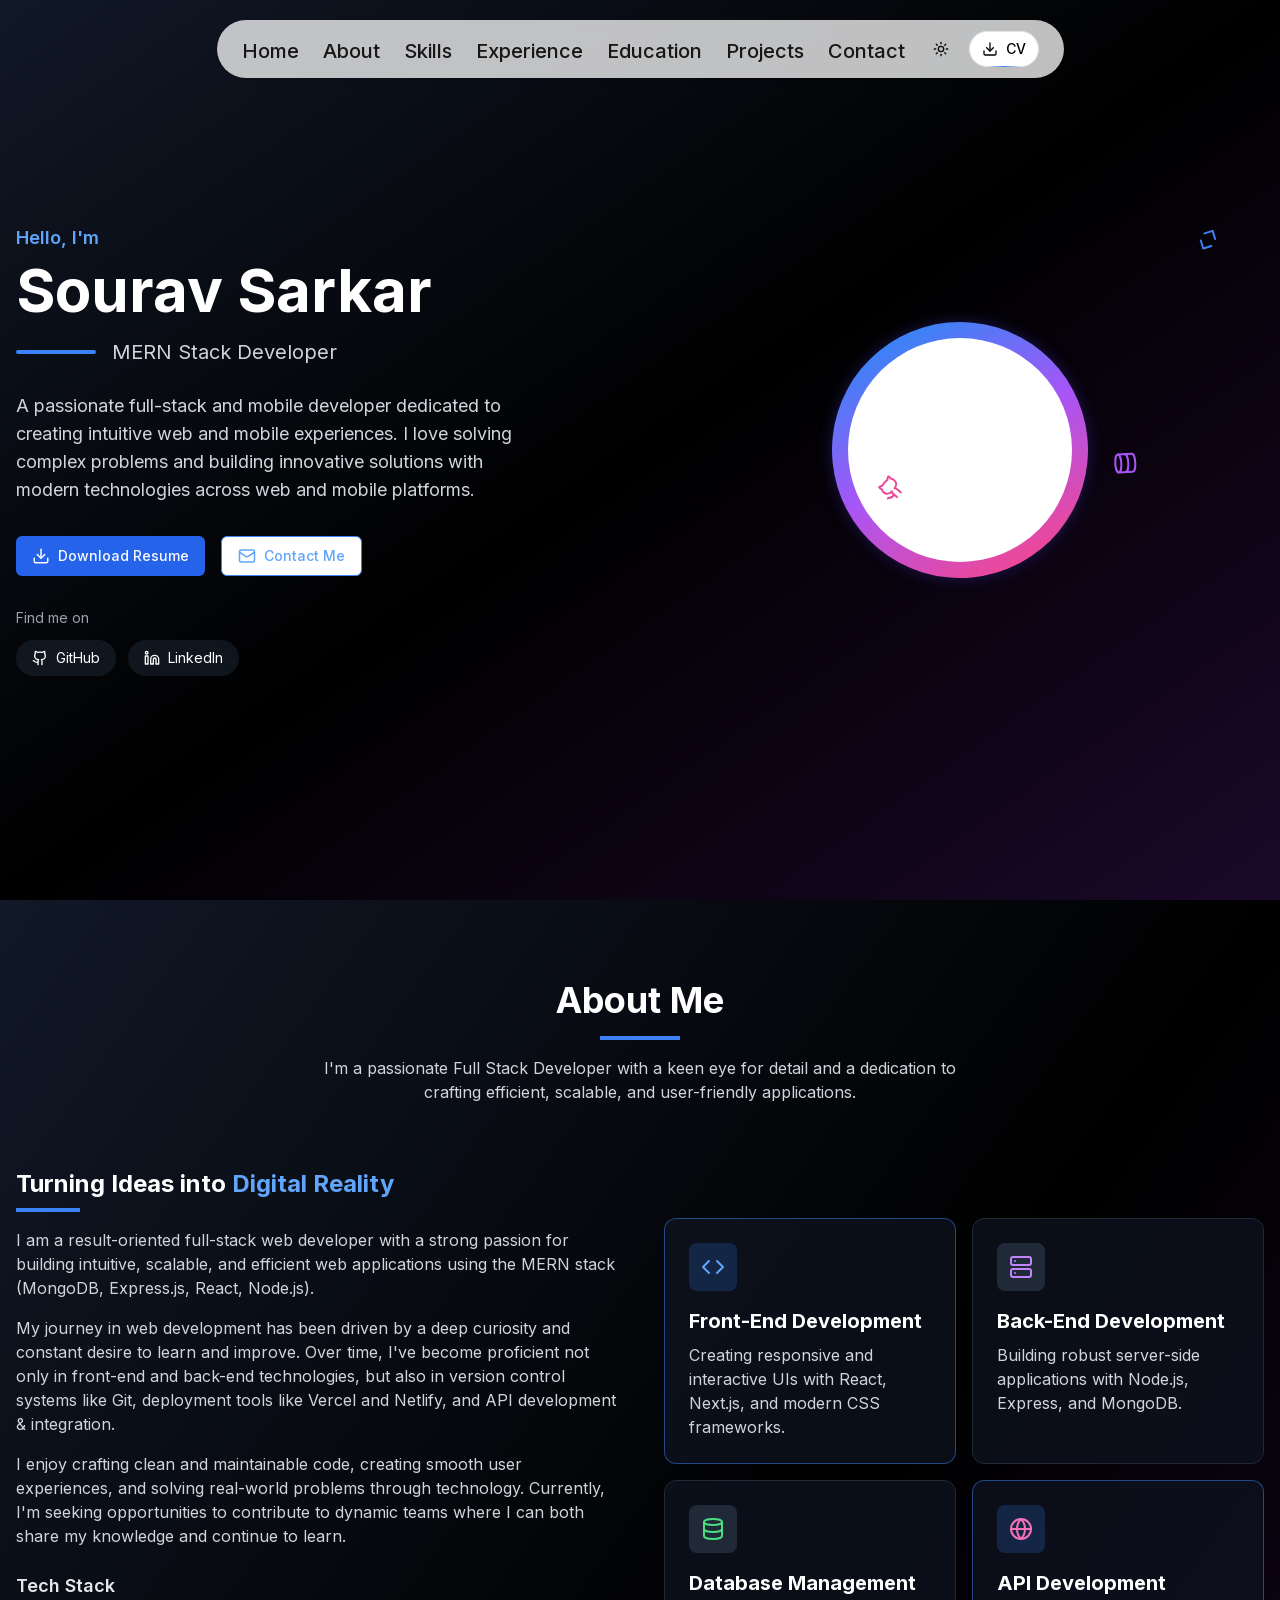
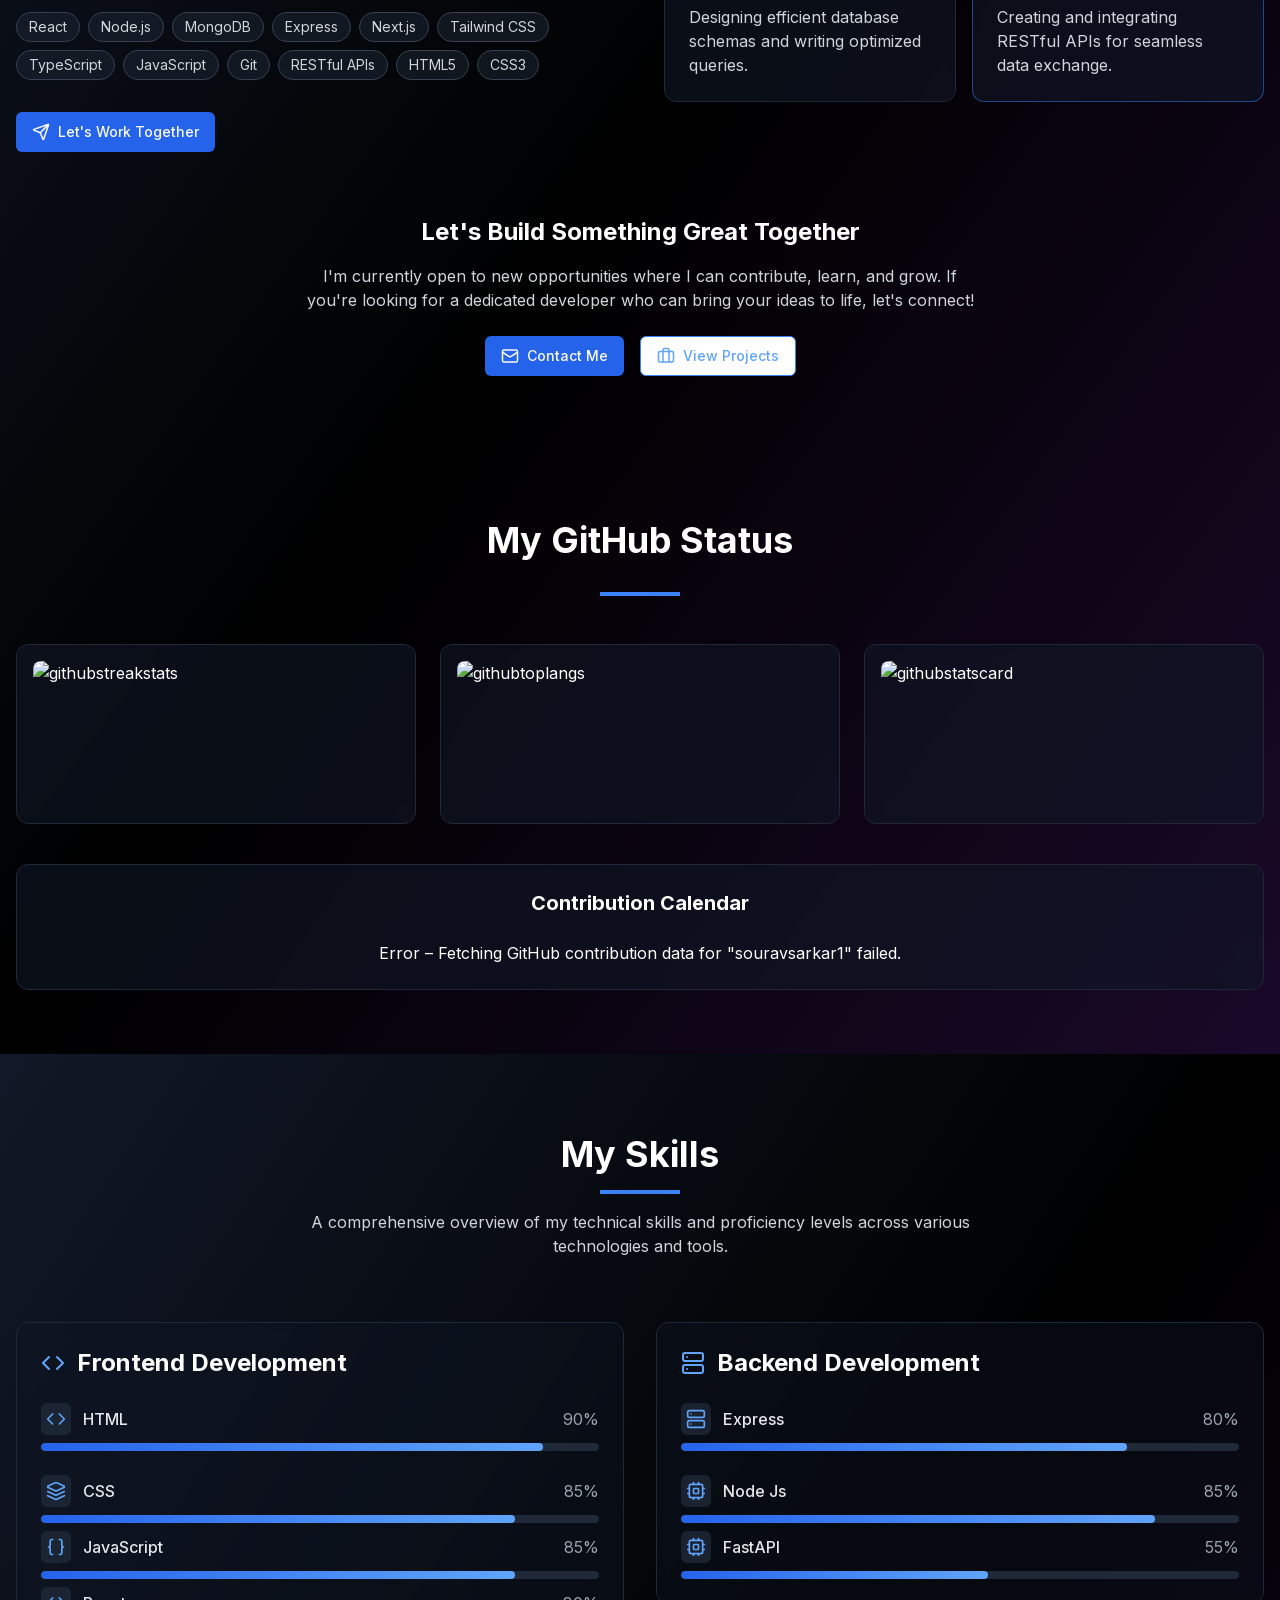
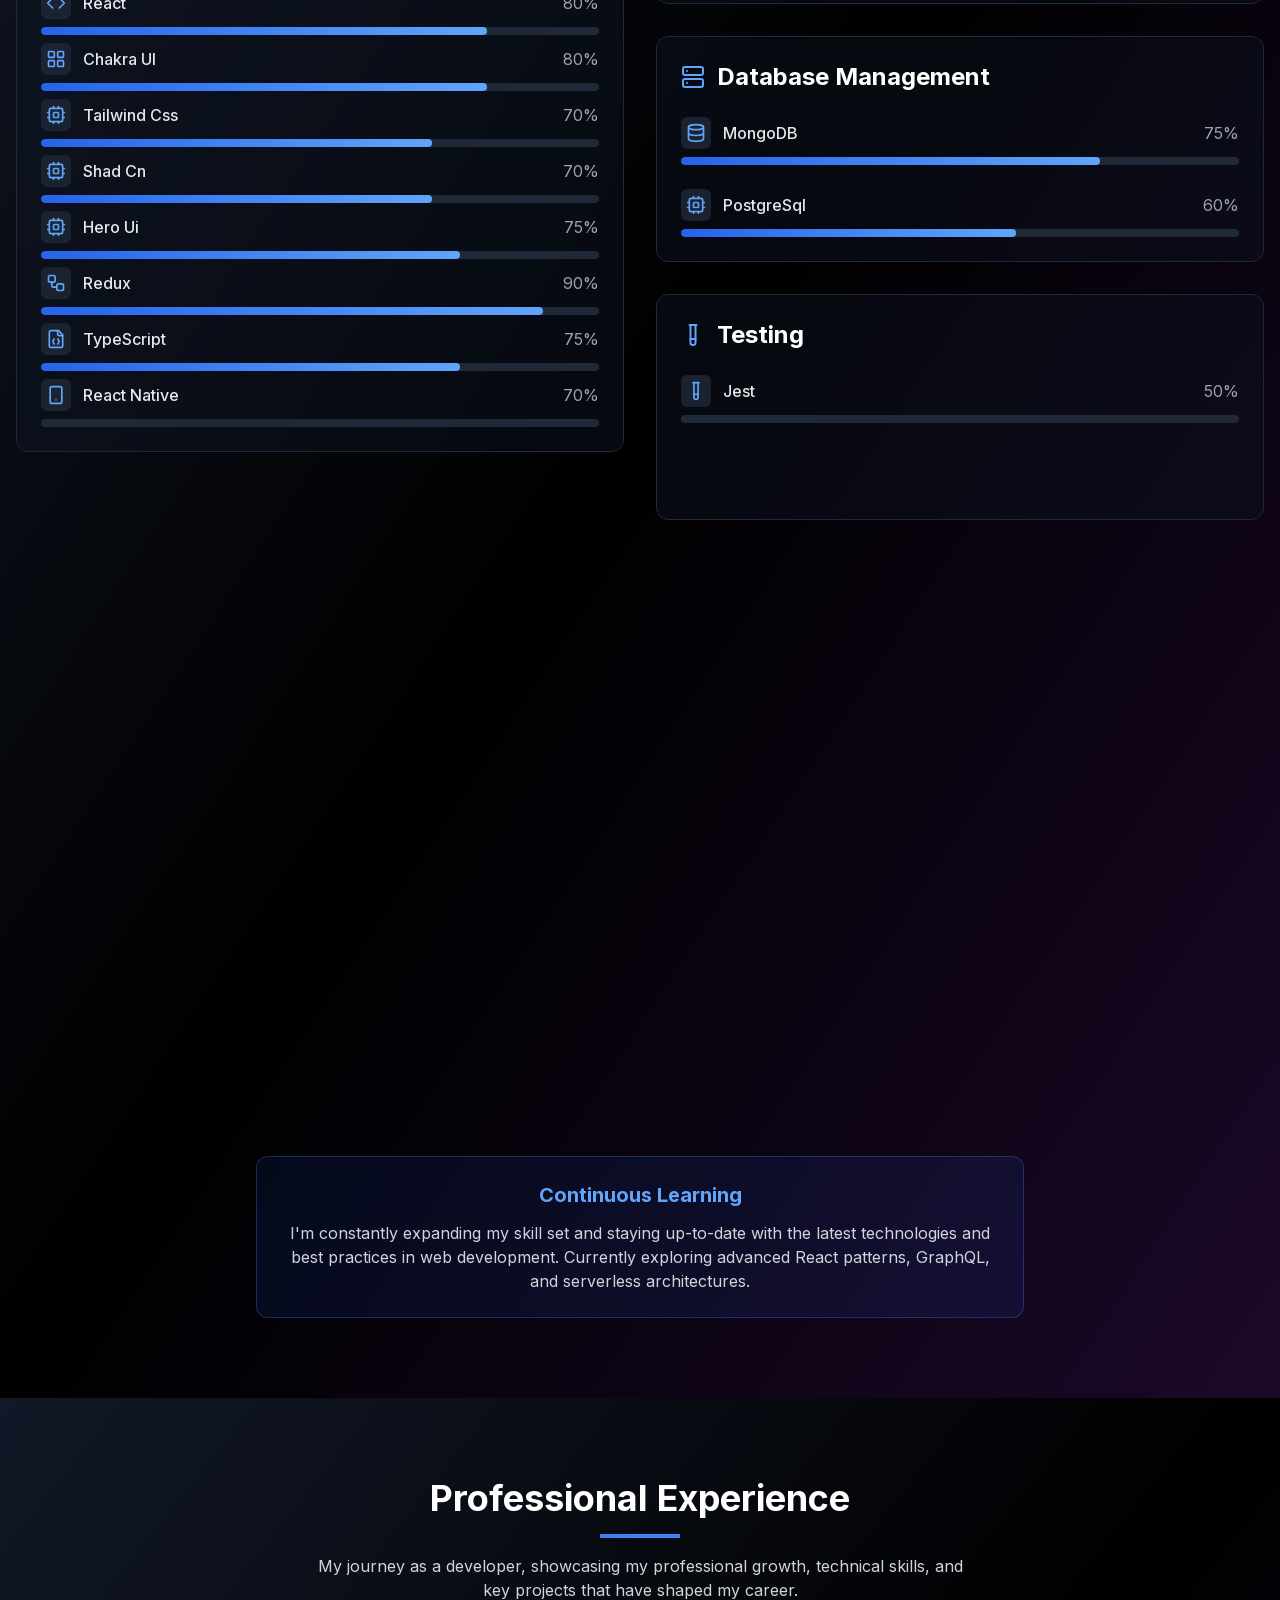
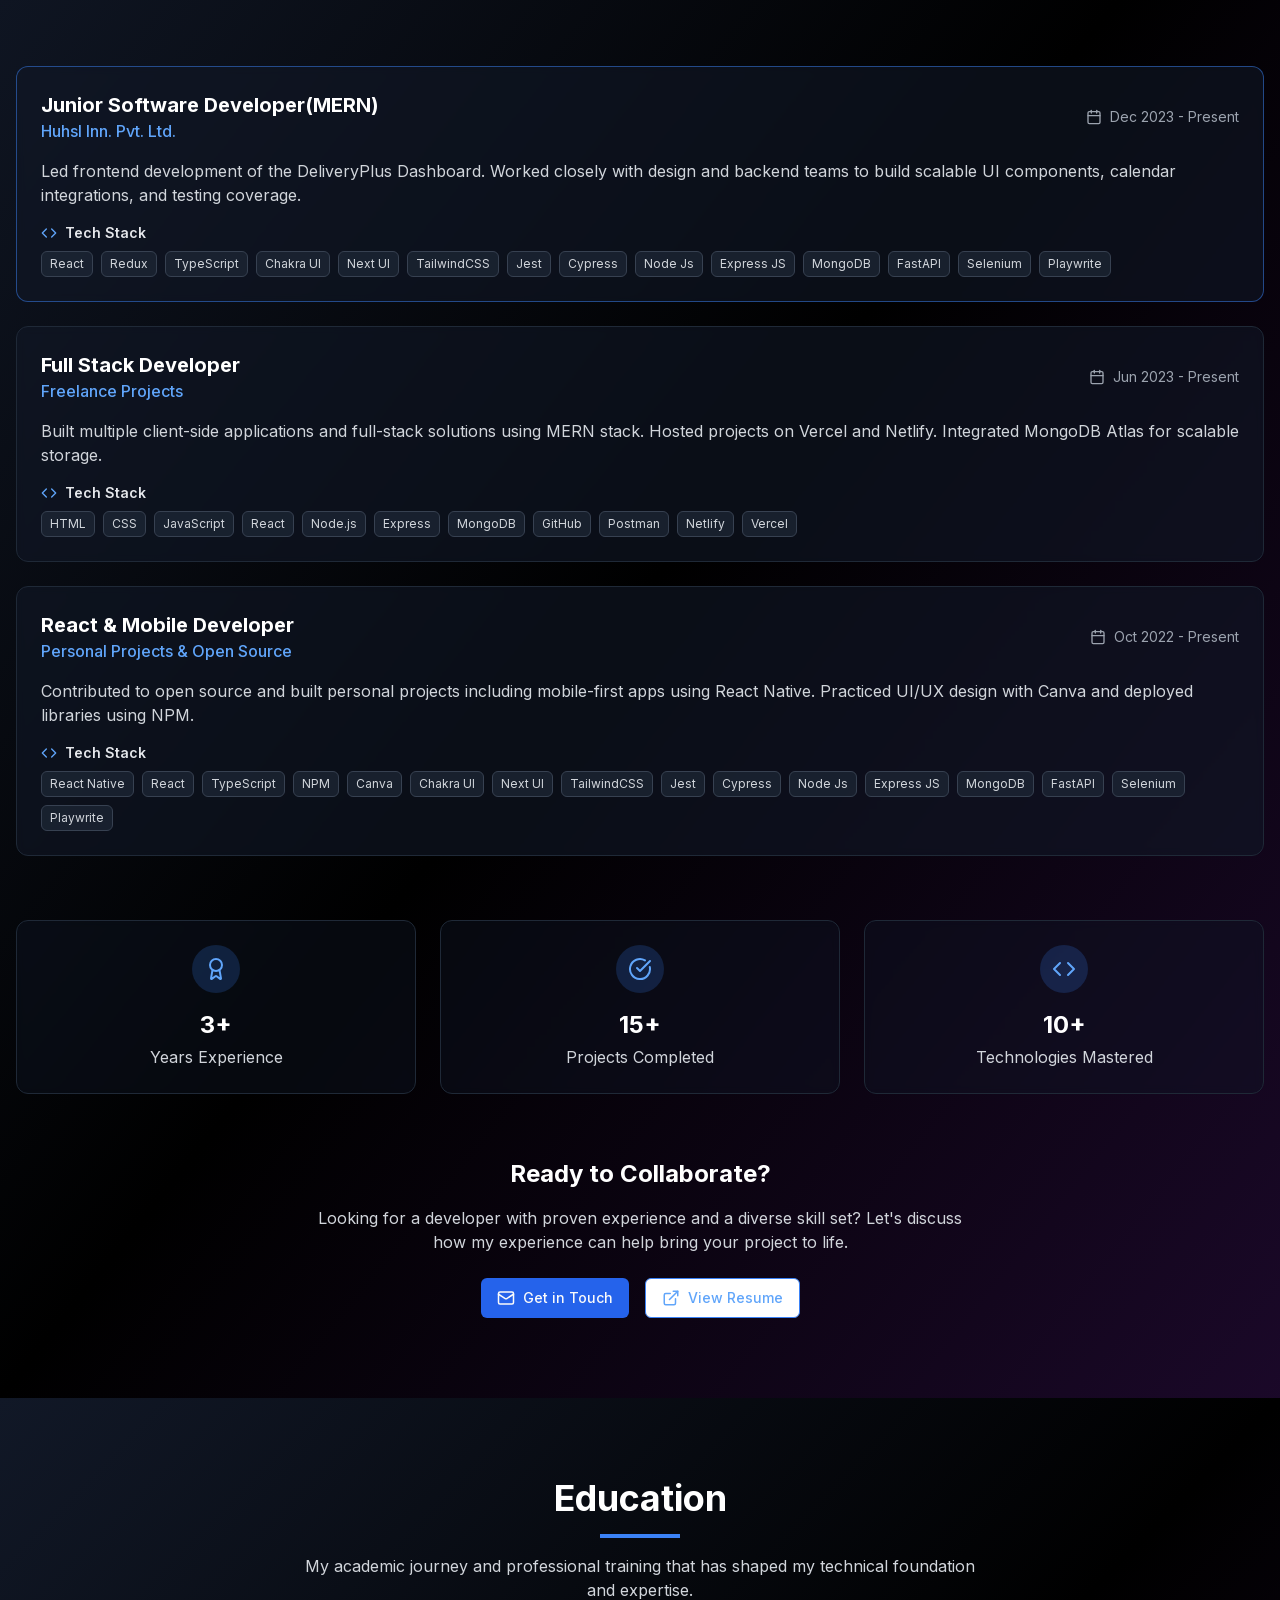
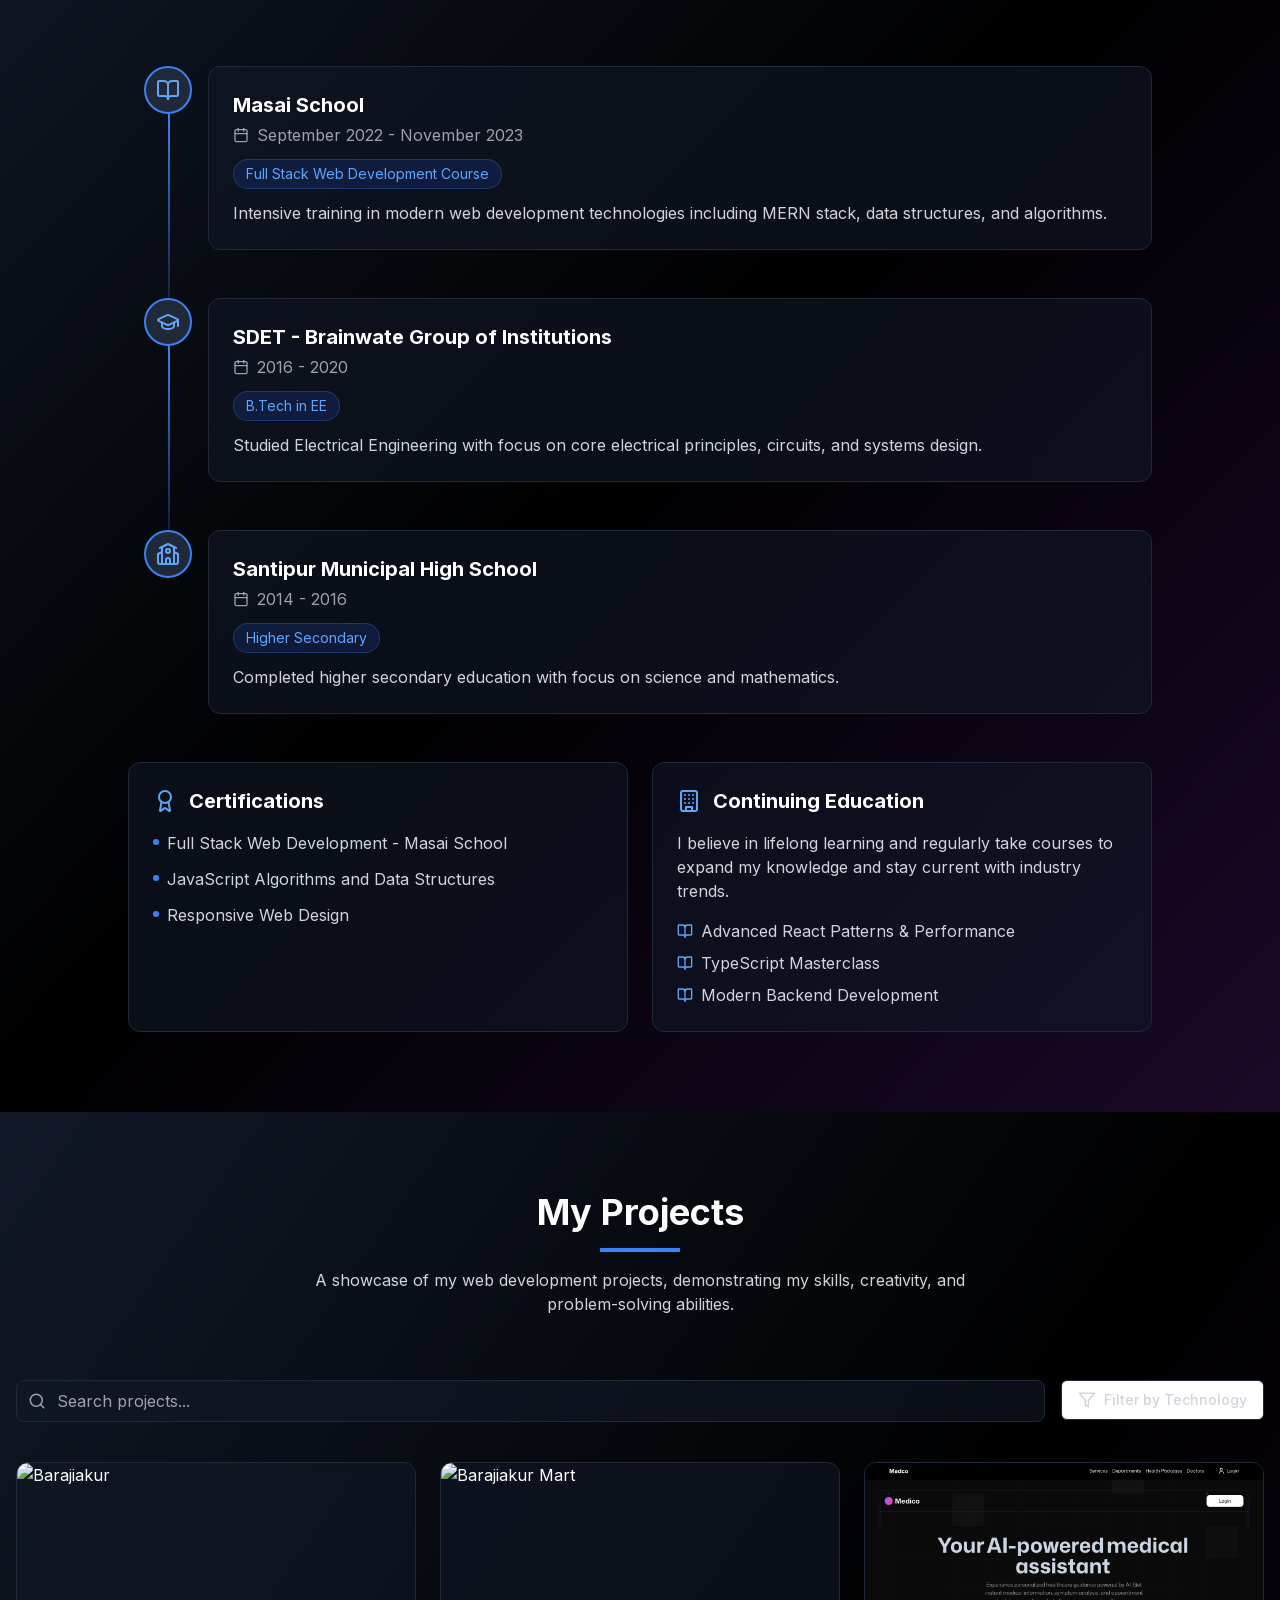
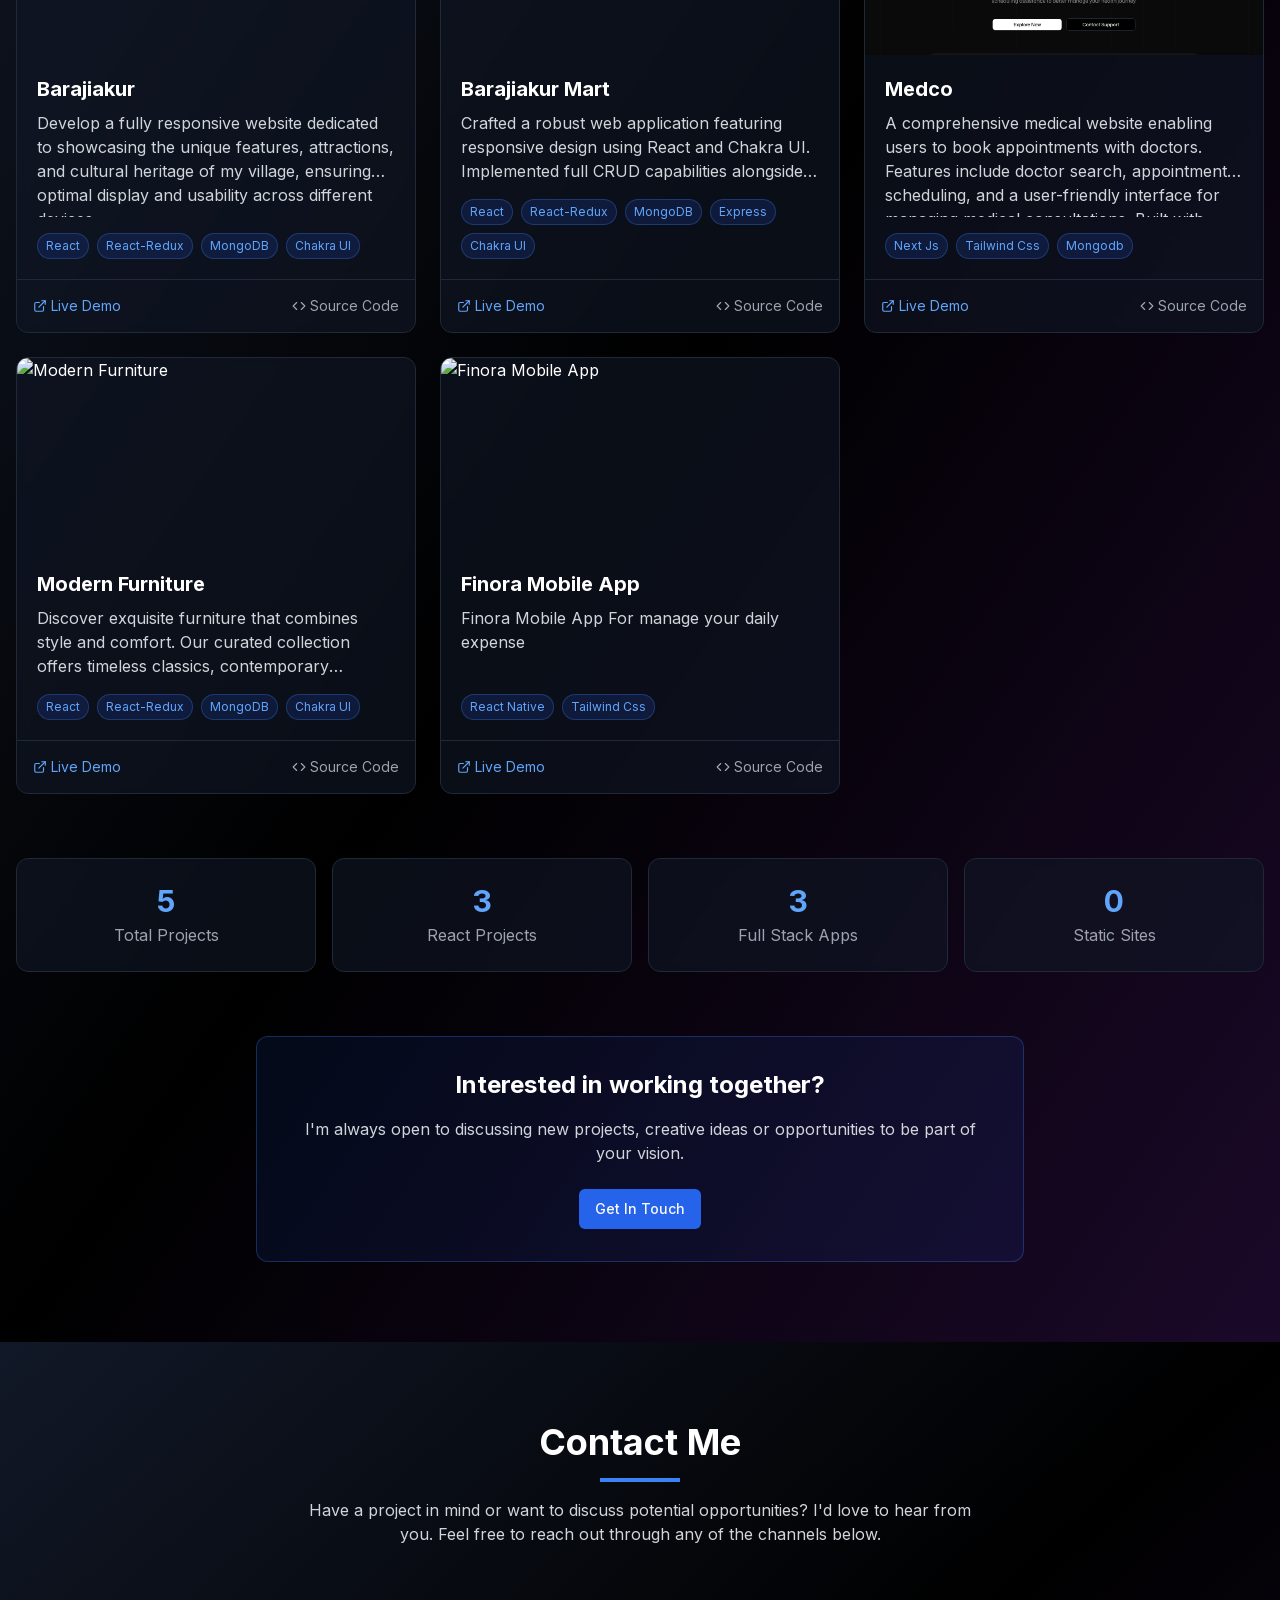
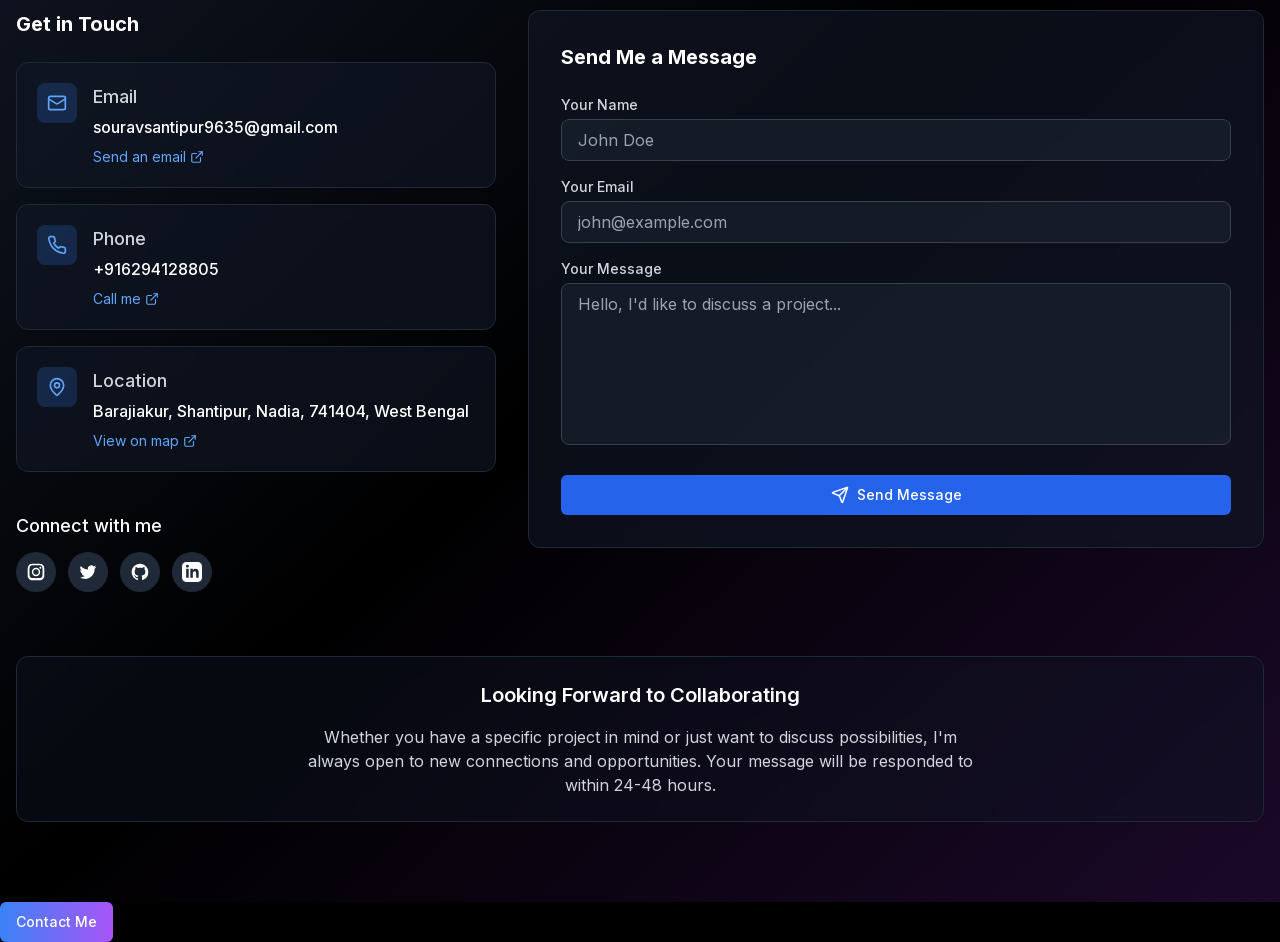
==== commit a066fb7e: "Updates" ====
--- a/index.html
+++ b/index.html
@@ -1 +1 @@
-<!DOCTYPE html><html lang="en"><head><meta charSet="utf-8"/><meta name="viewport" content="width=device-width, initial-scale=1"/><link rel="preload" href="/_next/static/media/a34f9d1faa5f3315-s.p.woff2" as="font" crossorigin="" type="font/woff2"/><link rel="preload" as="image" href="https://i.postimg.cc/1RHqVHQM/IMG-20231102-094739-removebg-preview.png"/><link rel="preload" as="image" href="https://i.postimg.cc/L88n7MJF/image.png"/><link rel="preload" as="image" href="https://i.postimg.cc/GpN8GShw/image.png"/><link rel="preload" as="image" href="https://i.postimg.cc/HLS0K2YB/download.png"/><link rel="preload" as="image" href="https://drive.google.com/uc?id=13kbiv-NRuNG3enEvmOOx31RSjdxsEMdp"/><link rel="preload" as="image" href="https://i.postimg.cc/qvFM56f2/image.png"/><link rel="preload" as="image" href="https://drive.google.com/uc?id=1Rfv_2vYgqV6jzHgeP7K30-c1nXsYY31V"/><link rel="preload" as="image" href="https://drive.google.com/uc?id=13w6XEA_ocA8delLUCZAi7pcYFO3ciCsM"/><link rel="preload" as="image" href="https://drive.google.com/uc?id=1WcPsbzYvJnm3GxIp4WLl3QOZ0rEcOlhR"/><link rel="preload" as="image" href="https://drive.google.com/uc?id=1sr3XsHI0YhzzeRfigEw0HcTbo7tsSuQJ"/><link rel="stylesheet" href="/_next/static/css/2b8f57d4998e3117.css" data-precedence="next"/><link rel="preload" href="/_next/static/chunks/webpack-028da05438d4f042.js" as="script" fetchPriority="low"/><script src="/_next/static/chunks/fd9d1056-718890102883be35.js" async=""></script><script src="/_next/static/chunks/864-e04ff4b1afa4ac1c.js" async=""></script><script src="/_next/static/chunks/main-app-b7017db972bd04ad.js" async=""></script><title>Sourav Sarkar - Full Stack Developer</title><meta name="description" content="Portfolio website of Sourav Sarkar, a Full Stack Web Developer"/><meta name="next-size-adjust"/><script src="/_next/static/chunks/polyfills-c67a75d1b6f99dc8.js" noModule=""></script></head><body class="__className_d65c78"><div class="w-full"><div class="fixed left-0 right-0 flex justify-center z-[5000] top-5"><div class="max-w-4xl w-auto mx-auto border border-transparent dark:border-white/[0.2] rounded-full dark:bg-black/75 bg-white/75 backdrop-blur-sm shadow-[0px_2px_3px_-1px_rgba(0,0,0,0.1),0px_1px_0px_0px_rgba(25,28,33,0.02),0px_0px_0px_1px_rgba(25,28,33,0.08)]" style="opacity:0;transform:translateY(-10px)"><div class="flex items-center justify-between px-4 md:px-6 py-2"><nav class="flex items-center justify-center gap-3 md:gap-6"><a class="relative dark:text-neutral-50 items-center flex flex-col space-y-1 text-neutral-900 dark:hover:text-neutral-300 hover:text-neutral-500 transition-colors cursor-pointer"><span class="block md:hidden"><svg xmlns="http://www.w3.org/2000/svg" width="24" height="24" viewBox="0 0 24 24" fill="none" stroke="currentColor" stroke-width="2" stroke-linecap="round" stroke-linejoin="round" class="lucide lucide-house h-4 w-4 text-neutral-500 dark:text-white"><path d="M15 21v-8a1 1 0 0 0-1-1h-4a1 1 0 0 0-1 1v8"></path><path d="M3 10a2 2 0 0 1 .709-1.528l7-5.999a2 2 0 0 1 2.582 0l7 5.999A2 2 0 0 1 21 10v9a2 2 0 0 1-2 2H5a2 2 0 0 1-2-2z"></path></svg></span><span class="hidden md:block text-xl font-medium">Home</span></a><a class="relative dark:text-neutral-50 items-center flex flex-col space-y-1 text-neutral-900 dark:hover:text-neutral-300 hover:text-neutral-500 transition-colors cursor-pointer"><span class="block md:hidden"><svg xmlns="http://www.w3.org/2000/svg" width="24" height="24" viewBox="0 0 24 24" fill="none" stroke="currentColor" stroke-width="2" stroke-linecap="round" stroke-linejoin="round" class="lucide lucide-user h-4 w-4 text-neutral-500 dark:text-white"><path d="M19 21v-2a4 4 0 0 0-4-4H9a4 4 0 0 0-4 4v2"></path><circle cx="12" cy="7" r="4"></circle></svg></span><span class="hidden md:block text-xl font-medium">About</span></a><a class="relative dark:text-neutral-50 items-center flex flex-col space-y-1 text-neutral-900 dark:hover:text-neutral-300 hover:text-neutral-500 transition-colors cursor-pointer"><span class="block md:hidden"><svg xmlns="http://www.w3.org/2000/svg" width="24" height="24" viewBox="0 0 24 24" fill="none" stroke="currentColor" stroke-width="2" stroke-linecap="round" stroke-linejoin="round" class="lucide lucide-file-text h-4 w-4 text-neutral-500 dark:text-white"><path d="M15 2H6a2 2 0 0 0-2 2v16a2 2 0 0 0 2 2h12a2 2 0 0 0 2-2V7Z"></path><path d="M14 2v4a2 2 0 0 0 2 2h4"></path><path d="M10 9H8"></path><path d="M16 13H8"></path><path d="M16 17H8"></path></svg></span><span class="hidden md:block text-xl font-medium">Skills</span></a><a class="relative dark:text-neutral-50 items-center flex flex-col space-y-1 text-neutral-900 dark:hover:text-neutral-300 hover:text-neutral-500 transition-colors cursor-pointer"><span class="block md:hidden"><svg xmlns="http://www.w3.org/2000/svg" width="24" height="24" viewBox="0 0 24 24" fill="none" stroke="currentColor" stroke-width="2" stroke-linecap="round" stroke-linejoin="round" class="lucide lucide-briefcase h-4 w-4 text-neutral-500 dark:text-white"><path d="M16 20V4a2 2 0 0 0-2-2h-4a2 2 0 0 0-2 2v16"></path><rect width="20" height="14" x="2" y="6" rx="2"></rect></svg></span><span class="hidden md:block text-xl font-medium">Experience</span></a><a class="relative dark:text-neutral-50 items-center flex flex-col space-y-1 text-neutral-900 dark:hover:text-neutral-300 hover:text-neutral-500 transition-colors cursor-pointer"><span class="block md:hidden"><svg xmlns="http://www.w3.org/2000/svg" width="24" height="24" viewBox="0 0 24 24" fill="none" stroke="currentColor" stroke-width="2" stroke-linecap="round" stroke-linejoin="round" class="lucide lucide-graduation-cap h-4 w-4 text-neutral-500 dark:text-white"><path d="M21.42 10.922a1 1 0 0 0-.019-1.838L12.83 5.18a2 2 0 0 0-1.66 0L2.6 9.08a1 1 0 0 0 0 1.832l8.57 3.908a2 2 0 0 0 1.66 0z"></path><path d="M22 10v6"></path><path d="M6 12.5V16a6 3 0 0 0 12 0v-3.5"></path></svg></span><span class="hidden md:block text-xl font-medium">Education</span></a><a class="relative dark:text-neutral-50 items-center flex flex-col space-y-1 text-neutral-900 dark:hover:text-neutral-300 hover:text-neutral-500 transition-colors cursor-pointer"><span class="block md:hidden"><svg xmlns="http://www.w3.org/2000/svg" width="24" height="24" viewBox="0 0 24 24" fill="none" stroke="currentColor" stroke-width="2" stroke-linecap="round" stroke-linejoin="round" class="lucide lucide-code h-4 w-4 text-neutral-500 dark:text-white"><polyline points="16 18 22 12 16 6"></polyline><polyline points="8 6 2 12 8 18"></polyline></svg></span><span class="hidden md:block text-xl font-medium">Projects</span></a><a class="relative dark:text-neutral-50 items-center flex flex-col space-y-1 text-neutral-900 dark:hover:text-neutral-300 hover:text-neutral-500 transition-colors cursor-pointer"><span class="block md:hidden"><svg xmlns="http://www.w3.org/2000/svg" width="24" height="24" viewBox="0 0 24 24" fill="none" stroke="currentColor" stroke-width="2" stroke-linecap="round" stroke-linejoin="round" class="lucide lucide-message-circle h-4 w-4 text-neutral-500 dark:text-white"><path d="M7.9 20A9 9 0 1 0 4 16.1L2 22Z"></path></svg></span><span class="hidden md:block text-xl font-medium">Contact</span></a></nav><div class="flex items-center gap-2 ml-2 md:ml-4"><button class="inline-flex items-center justify-center whitespace-nowrap text-sm font-medium ring-offset-background transition-colors focus-visible:outline-none focus-visible:ring-2 focus-visible:ring-ring focus-visible:ring-offset-2 disabled:pointer-events-none disabled:opacity-50 hover:bg-accent hover:text-accent-foreground h-10 w-10 rounded-full"><svg xmlns="http://www.w3.org/2000/svg" width="24" height="24" viewBox="0 0 24 24" fill="none" stroke="currentColor" stroke-width="2" stroke-linecap="round" stroke-linejoin="round" class="lucide lucide-sun h-4 w-4 rotate-0 scale-100 transition-all dark:-rotate-90 dark:scale-0"><circle cx="12" cy="12" r="4"></circle><path d="M12 2v2"></path><path d="M12 20v2"></path><path d="m4.93 4.93 1.41 1.41"></path><path d="m17.66 17.66 1.41 1.41"></path><path d="M2 12h2"></path><path d="M20 12h2"></path><path d="m6.34 17.66-1.41 1.41"></path><path d="m19.07 4.93-1.41 1.41"></path></svg><svg xmlns="http://www.w3.org/2000/svg" width="24" height="24" viewBox="0 0 24 24" fill="none" stroke="currentColor" stroke-width="2" stroke-linecap="round" stroke-linejoin="round" class="lucide lucide-moon absolute h-4 w-4 rotate-90 scale-0 transition-all dark:rotate-0 dark:scale-100"><path d="M12 3a6 6 0 0 0 9 9 9 9 0 1 1-9-9Z"></path></svg><span class="sr-only">Toggle theme</span></button><button class="inline-flex items-center justify-center whitespace-nowrap text-sm font-medium ring-offset-background transition-colors focus-visible:outline-none focus-visible:ring-2 focus-visible:ring-ring focus-visible:ring-offset-2 disabled:pointer-events-none disabled:opacity-50 border bg-background hover:bg-accent hover:text-accent-foreground h-9 px-3 relative border-neutral-200 dark:border-white/[0.2] text-black dark:text-white rounded-full"><svg xmlns="http://www.w3.org/2000/svg" width="24" height="24" viewBox="0 0 24 24" fill="none" stroke="currentColor" stroke-width="2" stroke-linecap="round" stroke-linejoin="round" class="lucide lucide-download h-4 w-4 md:mr-2"><path d="M21 15v4a2 2 0 0 1-2 2H5a2 2 0 0 1-2-2v-4"></path><polyline points="7 10 12 15 17 10"></polyline><line x1="12" x2="12" y1="15" y2="3"></line></svg><span class="hidden md:inline">CV</span><span class="absolute inset-x-0 w-1/2 mx-auto -bottom-px bg-gradient-to-r from-transparent via-blue-500 to-transparent h-px"></span></button></div></div></div></div></div><script>!function(){try{var d=document.documentElement,c=d.classList;c.remove('light','dark');var e=localStorage.getItem('theme');if('system'===e||(!e&&true)){var t='(prefers-color-scheme: dark)',m=window.matchMedia(t);if(m.media!==t||m.matches){d.style.colorScheme = 'dark';c.add('dark')}else{d.style.colorScheme = 'light';c.add('light')}}else if(e){c.add(e|| '')}if(e==='light'||e==='dark')d.style.colorScheme=e}catch(e){}}()</script><div class="min-h-screen bg-black text-white"><section id="home" class="min-h-screen"><div class="bg-gradient-to-br from-gray-900 via-black to-purple-900/30 text-white"><section class="min-h-screen w-full flex items-center justify-center px-4 py-12 sm:py-16"><div class="container mx-auto max-w-7xl grid grid-cols-1 md:grid-cols-2 gap-8 items-center z-10"><div class="text-center md:text-left order-2 md:order-1" style="opacity:0;transform:translateY(20px)"><div class="mb-6"><h2 class="text-lg font-semibold text-blue-400 mb-2">Hello, I&#x27;m</h2><h1 class="text-4xl sm:text-5xl md:text-6xl font-bold mb-4 leading-tight text-white">Sourav Sarkar</h1><div class="flex items-center justify-center md:justify-start"><div class="flex items-center justify-center md:justify-start"><div class="h-1 w-12 sm:w-20 bg-blue-500 rounded-full mr-4"></div><div class="h-8 flex items-center"><h3 class="text-lg sm:text-xl text-gray-300" style="opacity:0;transform:translateY(10px)">Full Stack Developer</h3></div></div></div></div><p class="text-base sm:text-lg max-w-lg mx-auto md:mx-0 mb-8 text-gray-300">A passionate full-stack and mobile developer dedicated to creating intuitive web and mobile experiences. I love solving complex problems and building innovative solutions with modern technologies across web and mobile platforms.</p><div class="flex flex-wrap gap-4 justify-center md:justify-start"><button class="inline-flex items-center justify-center whitespace-nowrap rounded-md text-sm font-medium ring-offset-background transition-colors focus-visible:outline-none focus-visible:ring-2 focus-visible:ring-ring focus-visible:ring-offset-2 disabled:pointer-events-none disabled:opacity-50 text-primary-foreground h-10 px-4 py-2 bg-blue-600 hover:bg-blue-700 gap-2"><svg xmlns="http://www.w3.org/2000/svg" width="18" height="18" viewBox="0 0 24 24" fill="none" stroke="currentColor" stroke-width="2" stroke-linecap="round" stroke-linejoin="round" class="lucide lucide-download"><path d="M21 15v4a2 2 0 0 1-2 2H5a2 2 0 0 1-2-2v-4"></path><polyline points="7 10 12 15 17 10"></polyline><line x1="12" x2="12" y1="15" y2="3"></line></svg> <span class="xs:inline">Download Resume</span></button><button class="inline-flex items-center justify-center whitespace-nowrap rounded-md text-sm font-medium ring-offset-background transition-colors focus-visible:outline-none focus-visible:ring-2 focus-visible:ring-ring focus-visible:ring-offset-2 disabled:pointer-events-none disabled:opacity-50 border bg-background hover:text-accent-foreground h-10 px-4 py-2 border-blue-500 text-blue-400 hover:bg-blue-900/20 gap-2"><svg xmlns="http://www.w3.org/2000/svg" width="18" height="18" viewBox="0 0 24 24" fill="none" stroke="currentColor" stroke-width="2" stroke-linecap="round" stroke-linejoin="round" class="lucide lucide-mail"><rect width="20" height="16" x="2" y="4" rx="2"></rect><path d="m22 7-8.97 5.7a1.94 1.94 0 0 1-2.06 0L2 7"></path></svg> <span class="xs:inline">Contact Me</span></button></div><div class="mt-8"><p class="text-sm text-gray-400 mb-3 text-center md:text-left">Find me on</p><div class="flex flex-wrap gap-3 justify-center md:justify-start"><a href="https://github.com/souravsarkar1" target="_blank" rel="noopener noreferrer" class="flex items-center gap-2 px-3 py-2 text-sm sm:px-4 rounded-full bg-gray-800/50 hover:bg-gray-700/50 transition-colors duration-300"><svg xmlns="http://www.w3.org/2000/svg" width="16" height="16" viewBox="0 0 24 24" fill="none" stroke="currentColor" stroke-width="2" stroke-linecap="round" stroke-linejoin="round" class="lucide lucide-github"><path d="M15 22v-4a4.8 4.8 0 0 0-1-3.5c3 0 6-2 6-5.5.08-1.25-.27-2.48-1-3.5.28-1.15.28-2.35 0-3.5 0 0-1 0-3 1.5-2.64-.5-5.36-.5-8 0C6 2 5 2 5 2c-.3 1.15-.3 2.35 0 3.5A5.403 5.403 0 0 0 4 9c0 3.5 3 5.5 6 5.5-.39.49-.68 1.05-.85 1.65-.17.6-.22 1.23-.15 1.85v4"></path><path d="M9 18c-4.51 2-5-2-7-2"></path></svg><span class="hidden sm:inline">GitHub</span></a><a href="https://www.linkedin.com/in/sourav-sarkar-2b5a2a212/" target="_blank" rel="noopener noreferrer" class="flex items-center gap-2 px-3 py-2 text-sm sm:px-4 rounded-full bg-gray-800/50 hover:bg-gray-700/50 transition-colors duration-300"><svg xmlns="http://www.w3.org/2000/svg" width="16" height="16" viewBox="0 0 24 24" fill="none" stroke="currentColor" stroke-width="2" stroke-linecap="round" stroke-linejoin="round" class="lucide lucide-linkedin"><path d="M16 8a6 6 0 0 1 6 6v7h-4v-7a2 2 0 0 0-2-2 2 2 0 0 0-2 2v7h-4v-7a6 6 0 0 1 6-6z"></path><rect width="4" height="12" x="2" y="9"></rect><circle cx="4" cy="4" r="2"></circle></svg><span class="hidden sm:inline">LinkedIn</span></a></div></div></div><div class="order-1 md:order-2 h-96" style="opacity:0;transform:scale(0.95)"><div class="relative w-full h-full flex items-center justify-center"><div class="transition-all duration-500 scale-100"><div class="w-64 h-64 rounded-full bg-gradient-to-r from-blue-500 via-purple-500 to-pink-500" style="transform:rotate(0deg);box-shadow:0 0 15px rgba(79, 70, 229, 0.3)"></div><div class="absolute inset-0 flex items-center justify-center"><div class="w-56 h-56 rounded-full bg-white dark:bg-gray-900 flex items-center justify-center overflow-hidden"><div class="flex justify-center items-center w-full h-full" style="opacity:0;transform:scale(0.9)"><img src="https://i.postimg.cc/1RHqVHQM/IMG-20231102-094739-removebg-preview.png" alt="Sourav Sarkar" class="w-full h-full object-cover rounded-full"/></div></div></div></div><div class="absolute" style="top:15%;right:15%;transform:rotate(0deg) translateX(100px)"><svg xmlns="http://www.w3.org/2000/svg" width="24" height="24" viewBox="0 0 24 24" fill="none" stroke="currentColor" stroke-width="2" stroke-linecap="round" stroke-linejoin="round" class="lucide lucide-code text-blue-500"><polyline points="16 18 22 12 16 6"></polyline><polyline points="8 6 2 12 8 18"></polyline></svg></div><div class="absolute" style="bottom:20%;right:20%;transform:rotate(0deg) translateX(90px)"><svg xmlns="http://www.w3.org/2000/svg" width="24" height="24" viewBox="0 0 24 24" fill="none" stroke="currentColor" stroke-width="2" stroke-linecap="round" stroke-linejoin="round" class="lucide lucide-database text-purple-500"><ellipse cx="12" cy="5" rx="9" ry="3"></ellipse><path d="M3 5V19A9 3 0 0 0 21 19V5"></path><path d="M3 12A9 3 0 0 0 21 12"></path></svg></div><div class="absolute" style="bottom:15%;left:25%;transform:rotate(0deg) translateX(110px)"><svg xmlns="http://www.w3.org/2000/svg" width="24" height="24" viewBox="0 0 24 24" fill="none" stroke="currentColor" stroke-width="2" stroke-linecap="round" stroke-linejoin="round" class="lucide lucide-github text-pink-500"><path d="M15 22v-4a4.8 4.8 0 0 0-1-3.5c3 0 6-2 6-5.5.08-1.25-.27-2.48-1-3.5.28-1.15.28-2.35 0-3.5 0 0-1 0-3 1.5-2.64-.5-5.36-.5-8 0C6 2 5 2 5 2c-.3 1.15-.3 2.35 0 3.5A5.403 5.403 0 0 0 4 9c0 3.5 3 5.5 6 5.5-.39.49-.68 1.05-.85 1.65-.17.6-.22 1.23-.15 1.85v4"></path><path d="M9 18c-4.51 2-5-2-7-2"></path></svg></div></div></div></div></section></div></section><section id="about" class="min-h-screen"><div class="bg-gradient-to-br from-gray-900 via-black to-purple-900/30 text-white"><section class="w-full py-20 px-4"><div class="container mx-auto max-w-7xl"><div class="text-center mb-16" style="opacity:0;transform:translateY(-20px)"><h2 class="text-3xl md:text-4xl font-bold mb-4">About Me</h2><div class="h-1 w-20 bg-blue-500 mx-auto mb-4"></div><p class="text-gray-300 max-w-2xl mx-auto">I&#x27;m a passionate Full Stack Developer with a keen eye for detail and a dedication to crafting efficient, scalable, and user-friendly applications.</p></div><div class="grid grid-cols-1 md:grid-cols-2 gap-12 items-center mb-16"><div style="opacity:0"><div class="mb-6" style="opacity:0;transform:translateY(20px)"><h3 class="text-2xl font-bold mb-2 text-white">Turning Ideas into <span class="text-blue-400">Digital Reality</span></h3><div class="h-1 w-16 bg-blue-500 mb-4"></div><p class="text-gray-300 mb-4">I am a result-oriented full-stack web developer with a strong passion for building intuitive, scalable, and efficient web applications using the MERN stack (MongoDB, Express.js, React, Node.js).</p><p class="text-gray-300 mb-4">My journey in web development has been driven by a deep curiosity and constant desire to learn and improve. Over time, I&#x27;ve become proficient not only in front-end and back-end technologies, but also in version control systems like Git, deployment tools like Vercel and Netlify, and API development &amp; integration.</p><p class="text-gray-300">I enjoy crafting clean and maintainable code, creating smooth user experiences, and solving real-world problems through technology. Currently, I&#x27;m seeking opportunities to contribute to dynamic teams where I can both share my knowledge and continue to learn.</p></div><div class="mb-8" style="opacity:0;transform:translateY(20px)"><h4 class="text-lg font-semibold mb-3 text-gray-200">Tech Stack</h4><div class="flex flex-wrap gap-2"><div class="px-3 py-1 bg-gray-800/50 rounded-full text-sm text-gray-300 border border-gray-700 hover:border-blue-500 transition-colors duration-300">React</div><div class="px-3 py-1 bg-gray-800/50 rounded-full text-sm text-gray-300 border border-gray-700 hover:border-blue-500 transition-colors duration-300">Node.js</div><div class="px-3 py-1 bg-gray-800/50 rounded-full text-sm text-gray-300 border border-gray-700 hover:border-blue-500 transition-colors duration-300">MongoDB</div><div class="px-3 py-1 bg-gray-800/50 rounded-full text-sm text-gray-300 border border-gray-700 hover:border-blue-500 transition-colors duration-300">Express</div><div class="px-3 py-1 bg-gray-800/50 rounded-full text-sm text-gray-300 border border-gray-700 hover:border-blue-500 transition-colors duration-300">Next.js</div><div class="px-3 py-1 bg-gray-800/50 rounded-full text-sm text-gray-300 border border-gray-700 hover:border-blue-500 transition-colors duration-300">Tailwind CSS</div><div class="px-3 py-1 bg-gray-800/50 rounded-full text-sm text-gray-300 border border-gray-700 hover:border-blue-500 transition-colors duration-300">TypeScript</div><div class="px-3 py-1 bg-gray-800/50 rounded-full text-sm text-gray-300 border border-gray-700 hover:border-blue-500 transition-colors duration-300">JavaScript</div><div class="px-3 py-1 bg-gray-800/50 rounded-full text-sm text-gray-300 border border-gray-700 hover:border-blue-500 transition-colors duration-300">Git</div><div class="px-3 py-1 bg-gray-800/50 rounded-full text-sm text-gray-300 border border-gray-700 hover:border-blue-500 transition-colors duration-300">RESTful APIs</div><div class="px-3 py-1 bg-gray-800/50 rounded-full text-sm text-gray-300 border border-gray-700 hover:border-blue-500 transition-colors duration-300">HTML5</div><div class="px-3 py-1 bg-gray-800/50 rounded-full text-sm text-gray-300 border border-gray-700 hover:border-blue-500 transition-colors duration-300">CSS3</div></div></div><div style="opacity:0;transform:translateY(20px)"><button class="inline-flex items-center justify-center whitespace-nowrap rounded-md text-sm font-medium ring-offset-background transition-colors focus-visible:outline-none focus-visible:ring-2 focus-visible:ring-ring focus-visible:ring-offset-2 disabled:pointer-events-none disabled:opacity-50 text-primary-foreground h-10 px-4 py-2 bg-blue-600 hover:bg-blue-700 gap-2"><svg xmlns="http://www.w3.org/2000/svg" width="18" height="18" viewBox="0 0 24 24" fill="none" stroke="currentColor" stroke-width="2" stroke-linecap="round" stroke-linejoin="round" class="lucide lucide-send"><path d="M14.536 21.686a.5.5 0 0 0 .937-.024l6.5-19a.496.496 0 0 0-.635-.635l-19 6.5a.5.5 0 0 0-.024.937l7.93 3.18a2 2 0 0 1 1.112 1.11z"></path><path d="m21.854 2.147-10.94 10.939"></path></svg> Let&#x27;s Work Together</button></div></div><div class="grid grid-cols-1 sm:grid-cols-2 gap-4"><div class="bg-gray-900/60 backdrop-blur-sm p-6 rounded-xl border border-blue-500/50 hover:border-blue-500/50 transition-all duration-300" style="opacity:0;transform:translateY(20px)"><div class="w-12 h-12 mb-4 rounded-lg flex items-center justify-center bg-blue-500/20"><svg xmlns="http://www.w3.org/2000/svg" width="24" height="24" viewBox="0 0 24 24" fill="none" stroke="currentColor" stroke-width="2" stroke-linecap="round" stroke-linejoin="round" class="lucide lucide-code text-blue-400"><polyline points="16 18 22 12 16 6"></polyline><polyline points="8 6 2 12 8 18"></polyline></svg></div><h3 class="text-xl font-bold mb-2 text-white">Front-End Development</h3><p class="text-gray-300">Creating responsive and interactive UIs with React, Next.js, and modern CSS frameworks.</p></div><div class="bg-gray-900/60 backdrop-blur-sm p-6 rounded-xl border border-gray-800 hover:border-blue-500/50 transition-all duration-300" style="opacity:0;transform:translateY(20px)"><div class="w-12 h-12 mb-4 rounded-lg flex items-center justify-center bg-gray-800"><svg xmlns="http://www.w3.org/2000/svg" width="24" height="24" viewBox="0 0 24 24" fill="none" stroke="currentColor" stroke-width="2" stroke-linecap="round" stroke-linejoin="round" class="lucide lucide-server text-purple-400"><rect width="20" height="8" x="2" y="2" rx="2" ry="2"></rect><rect width="20" height="8" x="2" y="14" rx="2" ry="2"></rect><line x1="6" x2="6.01" y1="6" y2="6"></line><line x1="6" x2="6.01" y1="18" y2="18"></line></svg></div><h3 class="text-xl font-bold mb-2 text-white">Back-End Development</h3><p class="text-gray-300">Building robust server-side applications with Node.js, Express, and MongoDB.</p></div><div class="bg-gray-900/60 backdrop-blur-sm p-6 rounded-xl border border-gray-800 hover:border-blue-500/50 transition-all duration-300" style="opacity:0;transform:translateY(20px)"><div class="w-12 h-12 mb-4 rounded-lg flex items-center justify-center bg-gray-800"><svg xmlns="http://www.w3.org/2000/svg" width="24" height="24" viewBox="0 0 24 24" fill="none" stroke="currentColor" stroke-width="2" stroke-linecap="round" stroke-linejoin="round" class="lucide lucide-database text-green-400"><ellipse cx="12" cy="5" rx="9" ry="3"></ellipse><path d="M3 5V19A9 3 0 0 0 21 19V5"></path><path d="M3 12A9 3 0 0 0 21 12"></path></svg></div><h3 class="text-xl font-bold mb-2 text-white">Database Management</h3><p class="text-gray-300">Designing efficient database schemas and writing optimized queries.</p></div><div class="bg-gray-900/60 backdrop-blur-sm p-6 rounded-xl border border-blue-500/50 hover:border-blue-500/50 transition-all duration-300" style="opacity:0;transform:translateY(20px)"><div class="w-12 h-12 mb-4 rounded-lg flex items-center justify-center bg-blue-500/20"><svg xmlns="http://www.w3.org/2000/svg" width="24" height="24" viewBox="0 0 24 24" fill="none" stroke="currentColor" stroke-width="2" stroke-linecap="round" stroke-linejoin="round" class="lucide lucide-globe text-pink-400"><circle cx="12" cy="12" r="10"></circle><path d="M12 2a14.5 14.5 0 0 0 0 20 14.5 14.5 0 0 0 0-20"></path><path d="M2 12h20"></path></svg></div><h3 class="text-xl font-bold mb-2 text-white">API Development</h3><p class="text-gray-300">Creating and integrating RESTful APIs for seamless data exchange.</p></div></div></div><div class="text-center" style="opacity:0;transform:translateY(20px)"><h3 class="text-2xl font-bold mb-4">Let&#x27;s Build Something Great Together</h3><p class="text-gray-300 max-w-2xl mx-auto mb-6">I&#x27;m currently open to new opportunities where I can contribute, learn, and grow. If you&#x27;re looking for a dedicated developer who can bring your ideas to life, let&#x27;s connect!</p><div class="flex gap-4 justify-center"><button class="inline-flex items-center justify-center whitespace-nowrap rounded-md text-sm font-medium ring-offset-background transition-colors focus-visible:outline-none focus-visible:ring-2 focus-visible:ring-ring focus-visible:ring-offset-2 disabled:pointer-events-none disabled:opacity-50 text-primary-foreground h-10 px-4 py-2 bg-blue-600 hover:bg-blue-700 gap-2"><svg xmlns="http://www.w3.org/2000/svg" width="18" height="18" viewBox="0 0 24 24" fill="none" stroke="currentColor" stroke-width="2" stroke-linecap="round" stroke-linejoin="round" class="lucide lucide-mail"><rect width="20" height="16" x="2" y="4" rx="2"></rect><path d="m22 7-8.97 5.7a1.94 1.94 0 0 1-2.06 0L2 7"></path></svg> Contact Me</button><button class="inline-flex items-center justify-center whitespace-nowrap rounded-md text-sm font-medium ring-offset-background transition-colors focus-visible:outline-none focus-visible:ring-2 focus-visible:ring-ring focus-visible:ring-offset-2 disabled:pointer-events-none disabled:opacity-50 border bg-background hover:text-accent-foreground h-10 px-4 py-2 border-blue-500 text-blue-400 hover:bg-blue-900/20 gap-2"><svg xmlns="http://www.w3.org/2000/svg" width="18" height="18" viewBox="0 0 24 24" fill="none" stroke="currentColor" stroke-width="2" stroke-linecap="round" stroke-linejoin="round" class="lucide lucide-briefcase"><path d="M16 20V4a2 2 0 0 0-2-2h-4a2 2 0 0 0-2 2v16"></path><rect width="20" height="14" x="2" y="6" rx="2"></rect></svg> View Projects</button></div></div></div></section><section><div class="py-16 container mx-auto max-w-7xl px-4"><h2 class="text-3xl md:text-4xl font-bold mb-8 text-center">My GitHub Status</h2><div class="h-1 w-20 bg-blue-500 mx-auto mb-12"></div><div class="grid grid-cols-1 md:grid-cols-2 lg:grid-cols-3 gap-6"><div class="bg-gray-900/60 backdrop-blur-sm p-4 rounded-xl border border-gray-800 hover:border-blue-500/50 transition-all duration-300"><img alt="githubstreakstats" loading="lazy" width="500" height="200" decoding="async" data-nimg="1" class="w-full rounded-lg" style="color:transparent" src="https://github-readme-streak-stats.herokuapp.com/?user=souravsarkar1&amp;type=png)](https://git.io/streak-stats"/></div><div class="bg-gray-900/60 backdrop-blur-sm p-4 rounded-xl border border-gray-800 hover:border-blue-500/50 transition-all duration-300"><img alt="githubtoplangs" loading="lazy" width="500" height="200" decoding="async" data-nimg="1" class="w-full rounded-lg" style="color:transparent" src="https://github-readme-stats.vercel.app/api/top-langs/?username=souravsarkar1&amp;hide=html,css"/></div><div class="bg-gray-900/60 backdrop-blur-sm p-4 rounded-xl border border-gray-800 hover:border-blue-500/50 transition-all duration-300"><img alt="githubstatscard" loading="lazy" width="500" height="200" decoding="async" data-nimg="1" class="w-full rounded-lg" style="color:transparent" src="https://github-readme-stats.vercel.app/api?username=souravsarkar1&amp;show_icons=true&amp;theme=radical"/></div></div><div class="mt-10 p-6 bg-gray-900/60 backdrop-blur-sm rounded-xl border border-gray-800"><h3 class="text-xl font-bold mb-6 text-center">Contribution Calendar</h3><div class="flex justify-center"><article class="react-activity-calendar" style="width:max-content;max-width:100%;display:flex;flex-direction:column;gap:8px;font-size:14px"><div class="react-activity-calendar__scroll-container" style="max-width:100%;overflow-x:auto;overflow-y:hidden;padding-top:2px"><svg width="951" height="145" viewBox="0 0 951 145" class="react-activity-calendar__calendar" style="display:block;overflow:visible"><g transform="translate(0, 0)"><rect x="0" y="76" width="15" height="15" rx="2" ry="2" fill="hsl(0, 0%, 22%)" data-date="2025-01-01" data-level="0" style="stroke:rgba(255, 255, 255, 0.04)"></rect><rect x="0" y="94" width="15" height="15" rx="2" ry="2" fill="hsl(0, 0%, 22%)" data-date="2025-01-02" data-level="0" style="stroke:rgba(255, 255, 255, 0.04)"></rect><rect x="0" y="112" width="15" height="15" rx="2" ry="2" fill="hsl(0, 0%, 22%)" data-date="2025-01-03" data-level="0" style="stroke:rgba(255, 255, 255, 0.04)"></rect><rect x="0" y="130" width="15" height="15" rx="2" ry="2" fill="hsl(0, 0%, 22%)" data-date="2025-01-04" data-level="0" style="stroke:rgba(255, 255, 255, 0.04)"></rect></g><g transform="translate(18, 0)"><rect x="0" y="22" width="15" height="15" rx="2" ry="2" fill="hsl(0, 0%, 22%)" data-date="2025-01-05" data-level="0" style="stroke:rgba(255, 255, 255, 0.04)"></rect><rect x="0" y="40" width="15" height="15" rx="2" ry="2" fill="hsl(0, 0%, 22%)" data-date="2025-01-06" data-level="0" style="stroke:rgba(255, 255, 255, 0.04)"></rect><rect x="0" y="58" width="15" height="15" rx="2" ry="2" fill="hsl(0, 0%, 22%)" data-date="2025-01-07" data-level="0" style="stroke:rgba(255, 255, 255, 0.04)"></rect><rect x="0" y="76" width="15" height="15" rx="2" ry="2" fill="hsl(0, 0%, 22%)" data-date="2025-01-08" data-level="0" style="stroke:rgba(255, 255, 255, 0.04)"></rect><rect x="0" y="94" width="15" height="15" rx="2" ry="2" fill="hsl(0, 0%, 22%)" data-date="2025-01-09" data-level="0" style="stroke:rgba(255, 255, 255, 0.04)"></rect><rect x="0" y="112" width="15" height="15" rx="2" ry="2" fill="hsl(0, 0%, 22%)" data-date="2025-01-10" data-level="0" style="stroke:rgba(255, 255, 255, 0.04)"></rect><rect x="0" y="130" width="15" height="15" rx="2" ry="2" fill="hsl(0, 0%, 22%)" data-date="2025-01-11" data-level="0" style="stroke:rgba(255, 255, 255, 0.04)"></rect></g><g transform="translate(36, 0)"><rect x="0" y="22" width="15" height="15" rx="2" ry="2" fill="hsl(0, 0%, 22%)" data-date="2025-01-12" data-level="0" style="stroke:rgba(255, 255, 255, 0.04)"></rect><rect x="0" y="40" width="15" height="15" rx="2" ry="2" fill="hsl(0, 0%, 22%)" data-date="2025-01-13" data-level="0" style="stroke:rgba(255, 255, 255, 0.04)"></rect><rect x="0" y="58" width="15" height="15" rx="2" ry="2" fill="hsl(0, 0%, 22%)" data-date="2025-01-14" data-level="0" style="stroke:rgba(255, 255, 255, 0.04)"></rect><rect x="0" y="76" width="15" height="15" rx="2" ry="2" fill="hsl(0, 0%, 22%)" data-date="2025-01-15" data-level="0" style="stroke:rgba(255, 255, 255, 0.04)"></rect><rect x="0" y="94" width="15" height="15" rx="2" ry="2" fill="hsl(0, 0%, 22%)" data-date="2025-01-16" data-level="0" style="stroke:rgba(255, 255, 255, 0.04)"></rect><rect x="0" y="112" width="15" height="15" rx="2" ry="2" fill="hsl(0, 0%, 22%)" data-date="2025-01-17" data-level="0" style="stroke:rgba(255, 255, 255, 0.04)"></rect><rect x="0" y="130" width="15" height="15" rx="2" ry="2" fill="hsl(0, 0%, 22%)" data-date="2025-01-18" data-level="0" style="stroke:rgba(255, 255, 255, 0.04)"></rect></g><g transform="translate(54, 0)"><rect x="0" y="22" width="15" height="15" rx="2" ry="2" fill="hsl(0, 0%, 22%)" data-date="2025-01-19" data-level="0" style="stroke:rgba(255, 255, 255, 0.04)"></rect><rect x="0" y="40" width="15" height="15" rx="2" ry="2" fill="hsl(0, 0%, 22%)" data-date="2025-01-20" data-level="0" style="stroke:rgba(255, 255, 255, 0.04)"></rect><rect x="0" y="58" width="15" height="15" rx="2" ry="2" fill="hsl(0, 0%, 22%)" data-date="2025-01-21" data-level="0" style="stroke:rgba(255, 255, 255, 0.04)"></rect><rect x="0" y="76" width="15" height="15" rx="2" ry="2" fill="hsl(0, 0%, 22%)" data-date="2025-01-22" data-level="0" style="stroke:rgba(255, 255, 255, 0.04)"></rect><rect x="0" y="94" width="15" height="15" rx="2" ry="2" fill="hsl(0, 0%, 22%)" data-date="2025-01-23" data-level="0" style="stroke:rgba(255, 255, 255, 0.04)"></rect><rect x="0" y="112" width="15" height="15" rx="2" ry="2" fill="hsl(0, 0%, 22%)" data-date="2025-01-24" data-level="0" style="stroke:rgba(255, 255, 255, 0.04)"></rect><rect x="0" y="130" width="15" height="15" rx="2" ry="2" fill="hsl(0, 0%, 22%)" data-date="2025-01-25" data-level="0" style="stroke:rgba(255, 255, 255, 0.04)"></rect></g><g transform="translate(72, 0)"><rect x="0" y="22" width="15" height="15" rx="2" ry="2" fill="hsl(0, 0%, 22%)" data-date="2025-01-26" data-level="0" style="stroke:rgba(255, 255, 255, 0.04)"></rect><rect x="0" y="40" width="15" height="15" rx="2" ry="2" fill="hsl(0, 0%, 22%)" data-date="2025-01-27" data-level="0" style="stroke:rgba(255, 255, 255, 0.04)"></rect><rect x="0" y="58" width="15" height="15" rx="2" ry="2" fill="hsl(0, 0%, 22%)" data-date="2025-01-28" data-level="0" style="stroke:rgba(255, 255, 255, 0.04)"></rect><rect x="0" y="76" width="15" height="15" rx="2" ry="2" fill="hsl(0, 0%, 22%)" data-date="2025-01-29" data-level="0" style="stroke:rgba(255, 255, 255, 0.04)"></rect><rect x="0" y="94" width="15" height="15" rx="2" ry="2" fill="hsl(0, 0%, 22%)" data-date="2025-01-30" data-level="0" style="stroke:rgba(255, 255, 255, 0.04)"></rect><rect x="0" y="112" width="15" height="15" rx="2" ry="2" fill="hsl(0, 0%, 22%)" data-date="2025-01-31" data-level="0" style="stroke:rgba(255, 255, 255, 0.04)"></rect><rect x="0" y="130" width="15" height="15" rx="2" ry="2" fill="hsl(0, 0%, 22%)" data-date="2025-02-01" data-level="0" style="stroke:rgba(255, 255, 255, 0.04)"></rect></g><g transform="translate(90, 0)"><rect x="0" y="22" width="15" height="15" rx="2" ry="2" fill="hsl(0, 0%, 22%)" data-date="2025-02-02" data-level="0" style="stroke:rgba(255, 255, 255, 0.04)"></rect><rect x="0" y="40" width="15" height="15" rx="2" ry="2" fill="hsl(0, 0%, 22%)" data-date="2025-02-03" data-level="0" style="stroke:rgba(255, 255, 255, 0.04)"></rect><rect x="0" y="58" width="15" height="15" rx="2" ry="2" fill="hsl(0, 0%, 22%)" data-date="2025-02-04" data-level="0" style="stroke:rgba(255, 255, 255, 0.04)"></rect><rect x="0" y="76" width="15" height="15" rx="2" ry="2" fill="hsl(0, 0%, 22%)" data-date="2025-02-05" data-level="0" style="stroke:rgba(255, 255, 255, 0.04)"></rect><rect x="0" y="94" width="15" height="15" rx="2" ry="2" fill="hsl(0, 0%, 22%)" data-date="2025-02-06" data-level="0" style="stroke:rgba(255, 255, 255, 0.04)"></rect><rect x="0" y="112" width="15" height="15" rx="2" ry="2" fill="hsl(0, 0%, 22%)" data-date="2025-02-07" data-level="0" style="stroke:rgba(255, 255, 255, 0.04)"></rect><rect x="0" y="130" width="15" height="15" rx="2" ry="2" fill="hsl(0, 0%, 22%)" data-date="2025-02-08" data-level="0" style="stroke:rgba(255, 255, 255, 0.04)"></rect></g><g transform="translate(108, 0)"><rect x="0" y="22" width="15" height="15" rx="2" ry="2" fill="hsl(0, 0%, 22%)" data-date="2025-02-09" data-level="0" style="stroke:rgba(255, 255, 255, 0.04)"></rect><rect x="0" y="40" width="15" height="15" rx="2" ry="2" fill="hsl(0, 0%, 22%)" data-date="2025-02-10" data-level="0" style="stroke:rgba(255, 255, 255, 0.04)"></rect><rect x="0" y="58" width="15" height="15" rx="2" ry="2" fill="hsl(0, 0%, 22%)" data-date="2025-02-11" data-level="0" style="stroke:rgba(255, 255, 255, 0.04)"></rect><rect x="0" y="76" width="15" height="15" rx="2" ry="2" fill="hsl(0, 0%, 22%)" data-date="2025-02-12" data-level="0" style="stroke:rgba(255, 255, 255, 0.04)"></rect><rect x="0" y="94" width="15" height="15" rx="2" ry="2" fill="hsl(0, 0%, 22%)" data-date="2025-02-13" data-level="0" style="stroke:rgba(255, 255, 255, 0.04)"></rect><rect x="0" y="112" width="15" height="15" rx="2" ry="2" fill="hsl(0, 0%, 22%)" data-date="2025-02-14" data-level="0" style="stroke:rgba(255, 255, 255, 0.04)"></rect><rect x="0" y="130" width="15" height="15" rx="2" ry="2" fill="hsl(0, 0%, 22%)" data-date="2025-02-15" data-level="0" style="stroke:rgba(255, 255, 255, 0.04)"></rect></g><g transform="translate(126, 0)"><rect x="0" y="22" width="15" height="15" rx="2" ry="2" fill="hsl(0, 0%, 22%)" data-date="2025-02-16" data-level="0" style="stroke:rgba(255, 255, 255, 0.04)"></rect><rect x="0" y="40" width="15" height="15" rx="2" ry="2" fill="hsl(0, 0%, 22%)" data-date="2025-02-17" data-level="0" style="stroke:rgba(255, 255, 255, 0.04)"></rect><rect x="0" y="58" width="15" height="15" rx="2" ry="2" fill="hsl(0, 0%, 22%)" data-date="2025-02-18" data-level="0" style="stroke:rgba(255, 255, 255, 0.04)"></rect><rect x="0" y="76" width="15" height="15" rx="2" ry="2" fill="hsl(0, 0%, 22%)" data-date="2025-02-19" data-level="0" style="stroke:rgba(255, 255, 255, 0.04)"></rect><rect x="0" y="94" width="15" height="15" rx="2" ry="2" fill="hsl(0, 0%, 22%)" data-date="2025-02-20" data-level="0" style="stroke:rgba(255, 255, 255, 0.04)"></rect><rect x="0" y="112" width="15" height="15" rx="2" ry="2" fill="hsl(0, 0%, 22%)" data-date="2025-02-21" data-level="0" style="stroke:rgba(255, 255, 255, 0.04)"></rect><rect x="0" y="130" width="15" height="15" rx="2" ry="2" fill="hsl(0, 0%, 22%)" data-date="2025-02-22" data-level="0" style="stroke:rgba(255, 255, 255, 0.04)"></rect></g><g transform="translate(144, 0)"><rect x="0" y="22" width="15" height="15" rx="2" ry="2" fill="hsl(0, 0%, 22%)" data-date="2025-02-23" data-level="0" style="stroke:rgba(255, 255, 255, 0.04)"></rect><rect x="0" y="40" width="15" height="15" rx="2" ry="2" fill="hsl(0, 0%, 22%)" data-date="2025-02-24" data-level="0" style="stroke:rgba(255, 255, 255, 0.04)"></rect><rect x="0" y="58" width="15" height="15" rx="2" ry="2" fill="hsl(0, 0%, 22%)" data-date="2025-02-25" data-level="0" style="stroke:rgba(255, 255, 255, 0.04)"></rect><rect x="0" y="76" width="15" height="15" rx="2" ry="2" fill="hsl(0, 0%, 22%)" data-date="2025-02-26" data-level="0" style="stroke:rgba(255, 255, 255, 0.04)"></rect><rect x="0" y="94" width="15" height="15" rx="2" ry="2" fill="hsl(0, 0%, 22%)" data-date="2025-02-27" data-level="0" style="stroke:rgba(255, 255, 255, 0.04)"></rect><rect x="0" y="112" width="15" height="15" rx="2" ry="2" fill="hsl(0, 0%, 22%)" data-date="2025-02-28" data-level="0" style="stroke:rgba(255, 255, 255, 0.04)"></rect><rect x="0" y="130" width="15" height="15" rx="2" ry="2" fill="hsl(0, 0%, 22%)" data-date="2025-03-01" data-level="0" style="stroke:rgba(255, 255, 255, 0.04)"></rect></g><g transform="translate(162, 0)"><rect x="0" y="22" width="15" height="15" rx="2" ry="2" fill="hsl(0, 0%, 22%)" data-date="2025-03-02" data-level="0" style="stroke:rgba(255, 255, 255, 0.04)"></rect><rect x="0" y="40" width="15" height="15" rx="2" ry="2" fill="hsl(0, 0%, 22%)" data-date="2025-03-03" data-level="0" style="stroke:rgba(255, 255, 255, 0.04)"></rect><rect x="0" y="58" width="15" height="15" rx="2" ry="2" fill="hsl(0, 0%, 22%)" data-date="2025-03-04" data-level="0" style="stroke:rgba(255, 255, 255, 0.04)"></rect><rect x="0" y="76" width="15" height="15" rx="2" ry="2" fill="hsl(0, 0%, 22%)" data-date="2025-03-05" data-level="0" style="stroke:rgba(255, 255, 255, 0.04)"></rect><rect x="0" y="94" width="15" height="15" rx="2" ry="2" fill="hsl(0, 0%, 22%)" data-date="2025-03-06" data-level="0" style="stroke:rgba(255, 255, 255, 0.04)"></rect><rect x="0" y="112" width="15" height="15" rx="2" ry="2" fill="hsl(0, 0%, 22%)" data-date="2025-03-07" data-level="0" style="stroke:rgba(255, 255, 255, 0.04)"></rect><rect x="0" y="130" width="15" height="15" rx="2" ry="2" fill="hsl(0, 0%, 22%)" data-date="2025-03-08" data-level="0" style="stroke:rgba(255, 255, 255, 0.04)"></rect></g><g transform="translate(180, 0)"><rect x="0" y="22" width="15" height="15" rx="2" ry="2" fill="hsl(0, 0%, 22%)" data-date="2025-03-09" data-level="0" style="stroke:rgba(255, 255, 255, 0.04)"></rect><rect x="0" y="40" width="15" height="15" rx="2" ry="2" fill="hsl(0, 0%, 22%)" data-date="2025-03-10" data-level="0" style="stroke:rgba(255, 255, 255, 0.04)"></rect><rect x="0" y="58" width="15" height="15" rx="2" ry="2" fill="hsl(0, 0%, 22%)" data-date="2025-03-11" data-level="0" style="stroke:rgba(255, 255, 255, 0.04)"></rect><rect x="0" y="76" width="15" height="15" rx="2" ry="2" fill="hsl(0, 0%, 22%)" data-date="2025-03-12" data-level="0" style="stroke:rgba(255, 255, 255, 0.04)"></rect><rect x="0" y="94" width="15" height="15" rx="2" ry="2" fill="hsl(0, 0%, 22%)" data-date="2025-03-13" data-level="0" style="stroke:rgba(255, 255, 255, 0.04)"></rect><rect x="0" y="112" width="15" height="15" rx="2" ry="2" fill="hsl(0, 0%, 22%)" data-date="2025-03-14" data-level="0" style="stroke:rgba(255, 255, 255, 0.04)"></rect><rect x="0" y="130" width="15" height="15" rx="2" ry="2" fill="hsl(0, 0%, 22%)" data-date="2025-03-15" data-level="0" style="stroke:rgba(255, 255, 255, 0.04)"></rect></g><g transform="translate(198, 0)"><rect x="0" y="22" width="15" height="15" rx="2" ry="2" fill="hsl(0, 0%, 22%)" data-date="2025-03-16" data-level="0" style="stroke:rgba(255, 255, 255, 0.04)"></rect><rect x="0" y="40" width="15" height="15" rx="2" ry="2" fill="hsl(0, 0%, 22%)" data-date="2025-03-17" data-level="0" style="stroke:rgba(255, 255, 255, 0.04)"></rect><rect x="0" y="58" width="15" height="15" rx="2" ry="2" fill="hsl(0, 0%, 22%)" data-date="2025-03-18" data-level="0" style="stroke:rgba(255, 255, 255, 0.04)"></rect><rect x="0" y="76" width="15" height="15" rx="2" ry="2" fill="hsl(0, 0%, 22%)" data-date="2025-03-19" data-level="0" style="stroke:rgba(255, 255, 255, 0.04)"></rect><rect x="0" y="94" width="15" height="15" rx="2" ry="2" fill="hsl(0, 0%, 22%)" data-date="2025-03-20" data-level="0" style="stroke:rgba(255, 255, 255, 0.04)"></rect><rect x="0" y="112" width="15" height="15" rx="2" ry="2" fill="hsl(0, 0%, 22%)" data-date="2025-03-21" data-level="0" style="stroke:rgba(255, 255, 255, 0.04)"></rect><rect x="0" y="130" width="15" height="15" rx="2" ry="2" fill="hsl(0, 0%, 22%)" data-date="2025-03-22" data-level="0" style="stroke:rgba(255, 255, 255, 0.04)"></rect></g><g transform="translate(216, 0)"><rect x="0" y="22" width="15" height="15" rx="2" ry="2" fill="hsl(0, 0%, 22%)" data-date="2025-03-23" data-level="0" style="stroke:rgba(255, 255, 255, 0.04)"></rect><rect x="0" y="40" width="15" height="15" rx="2" ry="2" fill="hsl(0, 0%, 22%)" data-date="2025-03-24" data-level="0" style="stroke:rgba(255, 255, 255, 0.04)"></rect><rect x="0" y="58" width="15" height="15" rx="2" ry="2" fill="hsl(0, 0%, 22%)" data-date="2025-03-25" data-level="0" style="stroke:rgba(255, 255, 255, 0.04)"></rect><rect x="0" y="76" width="15" height="15" rx="2" ry="2" fill="hsl(0, 0%, 22%)" data-date="2025-03-26" data-level="0" style="stroke:rgba(255, 255, 255, 0.04)"></rect><rect x="0" y="94" width="15" height="15" rx="2" ry="2" fill="hsl(0, 0%, 22%)" data-date="2025-03-27" data-level="0" style="stroke:rgba(255, 255, 255, 0.04)"></rect><rect x="0" y="112" width="15" height="15" rx="2" ry="2" fill="hsl(0, 0%, 22%)" data-date="2025-03-28" data-level="0" style="stroke:rgba(255, 255, 255, 0.04)"></rect><rect x="0" y="130" width="15" height="15" rx="2" ry="2" fill="hsl(0, 0%, 22%)" data-date="2025-03-29" data-level="0" style="stroke:rgba(255, 255, 255, 0.04)"></rect></g><g transform="translate(234, 0)"><rect x="0" y="22" width="15" height="15" rx="2" ry="2" fill="hsl(0, 0%, 22%)" data-date="2025-03-30" data-level="0" style="stroke:rgba(255, 255, 255, 0.04)"></rect><rect x="0" y="40" width="15" height="15" rx="2" ry="2" fill="hsl(0, 0%, 22%)" data-date="2025-03-31" data-level="0" style="stroke:rgba(255, 255, 255, 0.04)"></rect><rect x="0" y="58" width="15" height="15" rx="2" ry="2" fill="hsl(0, 0%, 22%)" data-date="2025-04-01" data-level="0" style="stroke:rgba(255, 255, 255, 0.04)"></rect><rect x="0" y="76" width="15" height="15" rx="2" ry="2" fill="hsl(0, 0%, 22%)" data-date="2025-04-02" data-level="0" style="stroke:rgba(255, 255, 255, 0.04)"></rect><rect x="0" y="94" width="15" height="15" rx="2" ry="2" fill="hsl(0, 0%, 22%)" data-date="2025-04-03" data-level="0" style="stroke:rgba(255, 255, 255, 0.04)"></rect><rect x="0" y="112" width="15" height="15" rx="2" ry="2" fill="hsl(0, 0%, 22%)" data-date="2025-04-04" data-level="0" style="stroke:rgba(255, 255, 255, 0.04)"></rect><rect x="0" y="130" width="15" height="15" rx="2" ry="2" fill="hsl(0, 0%, 22%)" data-date="2025-04-05" data-level="0" style="stroke:rgba(255, 255, 255, 0.04)"></rect></g><g transform="translate(252, 0)"><rect x="0" y="22" width="15" height="15" rx="2" ry="2" fill="hsl(0, 0%, 22%)" data-date="2025-04-06" data-level="0" style="stroke:rgba(255, 255, 255, 0.04)"></rect><rect x="0" y="40" width="15" height="15" rx="2" ry="2" fill="hsl(0, 0%, 22%)" data-date="2025-04-07" data-level="0" style="stroke:rgba(255, 255, 255, 0.04)"></rect><rect x="0" y="58" width="15" height="15" rx="2" ry="2" fill="hsl(0, 0%, 22%)" data-date="2025-04-08" data-level="0" style="stroke:rgba(255, 255, 255, 0.04)"></rect><rect x="0" y="76" width="15" height="15" rx="2" ry="2" fill="hsl(0, 0%, 22%)" data-date="2025-04-09" data-level="0" style="stroke:rgba(255, 255, 255, 0.04)"></rect><rect x="0" y="94" width="15" height="15" rx="2" ry="2" fill="hsl(0, 0%, 22%)" data-date="2025-04-10" data-level="0" style="stroke:rgba(255, 255, 255, 0.04)"></rect><rect x="0" y="112" width="15" height="15" rx="2" ry="2" fill="hsl(0, 0%, 22%)" data-date="2025-04-11" data-level="0" style="stroke:rgba(255, 255, 255, 0.04)"></rect><rect x="0" y="130" width="15" height="15" rx="2" ry="2" fill="hsl(0, 0%, 22%)" data-date="2025-04-12" data-level="0" style="stroke:rgba(255, 255, 255, 0.04)"></rect></g><g transform="translate(270, 0)"><rect x="0" y="22" width="15" height="15" rx="2" ry="2" fill="hsl(0, 0%, 22%)" data-date="2025-04-13" data-level="0" style="stroke:rgba(255, 255, 255, 0.04)"></rect><rect x="0" y="40" width="15" height="15" rx="2" ry="2" fill="hsl(0, 0%, 22%)" data-date="2025-04-14" data-level="0" style="stroke:rgba(255, 255, 255, 0.04)"></rect><rect x="0" y="58" width="15" height="15" rx="2" ry="2" fill="hsl(0, 0%, 22%)" data-date="2025-04-15" data-level="0" style="stroke:rgba(255, 255, 255, 0.04)"></rect><rect x="0" y="76" width="15" height="15" rx="2" ry="2" fill="hsl(0, 0%, 22%)" data-date="2025-04-16" data-level="0" style="stroke:rgba(255, 255, 255, 0.04)"></rect><rect x="0" y="94" width="15" height="15" rx="2" ry="2" fill="hsl(0, 0%, 22%)" data-date="2025-04-17" data-level="0" style="stroke:rgba(255, 255, 255, 0.04)"></rect><rect x="0" y="112" width="15" height="15" rx="2" ry="2" fill="hsl(0, 0%, 22%)" data-date="2025-04-18" data-level="0" style="stroke:rgba(255, 255, 255, 0.04)"></rect><rect x="0" y="130" width="15" height="15" rx="2" ry="2" fill="hsl(0, 0%, 22%)" data-date="2025-04-19" data-level="0" style="stroke:rgba(255, 255, 255, 0.04)"></rect></g><g transform="translate(288, 0)"><rect x="0" y="22" width="15" height="15" rx="2" ry="2" fill="hsl(0, 0%, 22%)" data-date="2025-04-20" data-level="0" style="stroke:rgba(255, 255, 255, 0.04)"></rect><rect x="0" y="40" width="15" height="15" rx="2" ry="2" fill="hsl(0, 0%, 22%)" data-date="2025-04-21" data-level="0" style="stroke:rgba(255, 255, 255, 0.04)"></rect><rect x="0" y="58" width="15" height="15" rx="2" ry="2" fill="hsl(0, 0%, 22%)" data-date="2025-04-22" data-level="0" style="stroke:rgba(255, 255, 255, 0.04)"></rect><rect x="0" y="76" width="15" height="15" rx="2" ry="2" fill="hsl(0, 0%, 22%)" data-date="2025-04-23" data-level="0" style="stroke:rgba(255, 255, 255, 0.04)"></rect><rect x="0" y="94" width="15" height="15" rx="2" ry="2" fill="hsl(0, 0%, 22%)" data-date="2025-04-24" data-level="0" style="stroke:rgba(255, 255, 255, 0.04)"></rect><rect x="0" y="112" width="15" height="15" rx="2" ry="2" fill="hsl(0, 0%, 22%)" data-date="2025-04-25" data-level="0" style="stroke:rgba(255, 255, 255, 0.04)"></rect><rect x="0" y="130" width="15" height="15" rx="2" ry="2" fill="hsl(0, 0%, 22%)" data-date="2025-04-26" data-level="0" style="stroke:rgba(255, 255, 255, 0.04)"></rect></g><g transform="translate(306, 0)"><rect x="0" y="22" width="15" height="15" rx="2" ry="2" fill="hsl(0, 0%, 22%)" data-date="2025-04-27" data-level="0" style="stroke:rgba(255, 255, 255, 0.04)"></rect><rect x="0" y="40" width="15" height="15" rx="2" ry="2" fill="hsl(0, 0%, 22%)" data-date="2025-04-28" data-level="0" style="stroke:rgba(255, 255, 255, 0.04)"></rect><rect x="0" y="58" width="15" height="15" rx="2" ry="2" fill="hsl(0, 0%, 22%)" data-date="2025-04-29" data-level="0" style="stroke:rgba(255, 255, 255, 0.04)"></rect><rect x="0" y="76" width="15" height="15" rx="2" ry="2" fill="hsl(0, 0%, 22%)" data-date="2025-04-30" data-level="0" style="stroke:rgba(255, 255, 255, 0.04)"></rect><rect x="0" y="94" width="15" height="15" rx="2" ry="2" fill="hsl(0, 0%, 22%)" data-date="2025-05-01" data-level="0" style="stroke:rgba(255, 255, 255, 0.04)"></rect><rect x="0" y="112" width="15" height="15" rx="2" ry="2" fill="hsl(0, 0%, 22%)" data-date="2025-05-02" data-level="0" style="stroke:rgba(255, 255, 255, 0.04)"></rect><rect x="0" y="130" width="15" height="15" rx="2" ry="2" fill="hsl(0, 0%, 22%)" data-date="2025-05-03" data-level="0" style="stroke:rgba(255, 255, 255, 0.04)"></rect></g><g transform="translate(324, 0)"><rect x="0" y="22" width="15" height="15" rx="2" ry="2" fill="hsl(0, 0%, 22%)" data-date="2025-05-04" data-level="0" style="stroke:rgba(255, 255, 255, 0.04)"></rect><rect x="0" y="40" width="15" height="15" rx="2" ry="2" fill="hsl(0, 0%, 22%)" data-date="2025-05-05" data-level="0" style="stroke:rgba(255, 255, 255, 0.04)"></rect><rect x="0" y="58" width="15" height="15" rx="2" ry="2" fill="hsl(0, 0%, 22%)" data-date="2025-05-06" data-level="0" style="stroke:rgba(255, 255, 255, 0.04)"></rect><rect x="0" y="76" width="15" height="15" rx="2" ry="2" fill="hsl(0, 0%, 22%)" data-date="2025-05-07" data-level="0" style="stroke:rgba(255, 255, 255, 0.04)"></rect><rect x="0" y="94" width="15" height="15" rx="2" ry="2" fill="hsl(0, 0%, 22%)" data-date="2025-05-08" data-level="0" style="stroke:rgba(255, 255, 255, 0.04)"></rect><rect x="0" y="112" width="15" height="15" rx="2" ry="2" fill="hsl(0, 0%, 22%)" data-date="2025-05-09" data-level="0" style="stroke:rgba(255, 255, 255, 0.04)"></rect><rect x="0" y="130" width="15" height="15" rx="2" ry="2" fill="hsl(0, 0%, 22%)" data-date="2025-05-10" data-level="0" style="stroke:rgba(255, 255, 255, 0.04)"></rect></g><g transform="translate(342, 0)"><rect x="0" y="22" width="15" height="15" rx="2" ry="2" fill="hsl(0, 0%, 22%)" data-date="2025-05-11" data-level="0" style="stroke:rgba(255, 255, 255, 0.04)"></rect><rect x="0" y="40" width="15" height="15" rx="2" ry="2" fill="hsl(0, 0%, 22%)" data-date="2025-05-12" data-level="0" style="stroke:rgba(255, 255, 255, 0.04)"></rect><rect x="0" y="58" width="15" height="15" rx="2" ry="2" fill="hsl(0, 0%, 22%)" data-date="2025-05-13" data-level="0" style="stroke:rgba(255, 255, 255, 0.04)"></rect><rect x="0" y="76" width="15" height="15" rx="2" ry="2" fill="hsl(0, 0%, 22%)" data-date="2025-05-14" data-level="0" style="stroke:rgba(255, 255, 255, 0.04)"></rect><rect x="0" y="94" width="15" height="15" rx="2" ry="2" fill="hsl(0, 0%, 22%)" data-date="2025-05-15" data-level="0" style="stroke:rgba(255, 255, 255, 0.04)"></rect><rect x="0" y="112" width="15" height="15" rx="2" ry="2" fill="hsl(0, 0%, 22%)" data-date="2025-05-16" data-level="0" style="stroke:rgba(255, 255, 255, 0.04)"></rect><rect x="0" y="130" width="15" height="15" rx="2" ry="2" fill="hsl(0, 0%, 22%)" data-date="2025-05-17" data-level="0" style="stroke:rgba(255, 255, 255, 0.04)"></rect></g><g transform="translate(360, 0)"><rect x="0" y="22" width="15" height="15" rx="2" ry="2" fill="hsl(0, 0%, 22%)" data-date="2025-05-18" data-level="0" style="stroke:rgba(255, 255, 255, 0.04)"></rect><rect x="0" y="40" width="15" height="15" rx="2" ry="2" fill="hsl(0, 0%, 22%)" data-date="2025-05-19" data-level="0" style="stroke:rgba(255, 255, 255, 0.04)"></rect><rect x="0" y="58" width="15" height="15" rx="2" ry="2" fill="hsl(0, 0%, 22%)" data-date="2025-05-20" data-level="0" style="stroke:rgba(255, 255, 255, 0.04)"></rect><rect x="0" y="76" width="15" height="15" rx="2" ry="2" fill="hsl(0, 0%, 22%)" data-date="2025-05-21" data-level="0" style="stroke:rgba(255, 255, 255, 0.04)"></rect><rect x="0" y="94" width="15" height="15" rx="2" ry="2" fill="hsl(0, 0%, 22%)" data-date="2025-05-22" data-level="0" style="stroke:rgba(255, 255, 255, 0.04)"></rect><rect x="0" y="112" width="15" height="15" rx="2" ry="2" fill="hsl(0, 0%, 22%)" data-date="2025-05-23" data-level="0" style="stroke:rgba(255, 255, 255, 0.04)"></rect><rect x="0" y="130" width="15" height="15" rx="2" ry="2" fill="hsl(0, 0%, 22%)" data-date="2025-05-24" data-level="0" style="stroke:rgba(255, 255, 255, 0.04)"></rect></g><g transform="translate(378, 0)"><rect x="0" y="22" width="15" height="15" rx="2" ry="2" fill="hsl(0, 0%, 22%)" data-date="2025-05-25" data-level="0" style="stroke:rgba(255, 255, 255, 0.04)"></rect><rect x="0" y="40" width="15" height="15" rx="2" ry="2" fill="hsl(0, 0%, 22%)" data-date="2025-05-26" data-level="0" style="stroke:rgba(255, 255, 255, 0.04)"></rect><rect x="0" y="58" width="15" height="15" rx="2" ry="2" fill="hsl(0, 0%, 22%)" data-date="2025-05-27" data-level="0" style="stroke:rgba(255, 255, 255, 0.04)"></rect><rect x="0" y="76" width="15" height="15" rx="2" ry="2" fill="hsl(0, 0%, 22%)" data-date="2025-05-28" data-level="0" style="stroke:rgba(255, 255, 255, 0.04)"></rect><rect x="0" y="94" width="15" height="15" rx="2" ry="2" fill="hsl(0, 0%, 22%)" data-date="2025-05-29" data-level="0" style="stroke:rgba(255, 255, 255, 0.04)"></rect><rect x="0" y="112" width="15" height="15" rx="2" ry="2" fill="hsl(0, 0%, 22%)" data-date="2025-05-30" data-level="0" style="stroke:rgba(255, 255, 255, 0.04)"></rect><rect x="0" y="130" width="15" height="15" rx="2" ry="2" fill="hsl(0, 0%, 22%)" data-date="2025-05-31" data-level="0" style="stroke:rgba(255, 255, 255, 0.04)"></rect></g><g transform="translate(396, 0)"><rect x="0" y="22" width="15" height="15" rx="2" ry="2" fill="hsl(0, 0%, 22%)" data-date="2025-06-01" data-level="0" style="stroke:rgba(255, 255, 255, 0.04)"></rect><rect x="0" y="40" width="15" height="15" rx="2" ry="2" fill="hsl(0, 0%, 22%)" data-date="2025-06-02" data-level="0" style="stroke:rgba(255, 255, 255, 0.04)"></rect><rect x="0" y="58" width="15" height="15" rx="2" ry="2" fill="hsl(0, 0%, 22%)" data-date="2025-06-03" data-level="0" style="stroke:rgba(255, 255, 255, 0.04)"></rect><rect x="0" y="76" width="15" height="15" rx="2" ry="2" fill="hsl(0, 0%, 22%)" data-date="2025-06-04" data-level="0" style="stroke:rgba(255, 255, 255, 0.04)"></rect><rect x="0" y="94" width="15" height="15" rx="2" ry="2" fill="hsl(0, 0%, 22%)" data-date="2025-06-05" data-level="0" style="stroke:rgba(255, 255, 255, 0.04)"></rect><rect x="0" y="112" width="15" height="15" rx="2" ry="2" fill="hsl(0, 0%, 22%)" data-date="2025-06-06" data-level="0" style="stroke:rgba(255, 255, 255, 0.04)"></rect><rect x="0" y="130" width="15" height="15" rx="2" ry="2" fill="hsl(0, 0%, 22%)" data-date="2025-06-07" data-level="0" style="stroke:rgba(255, 255, 255, 0.04)"></rect></g><g transform="translate(414, 0)"><rect x="0" y="22" width="15" height="15" rx="2" ry="2" fill="hsl(0, 0%, 22%)" data-date="2025-06-08" data-level="0" style="stroke:rgba(255, 255, 255, 0.04)"></rect><rect x="0" y="40" width="15" height="15" rx="2" ry="2" fill="hsl(0, 0%, 22%)" data-date="2025-06-09" data-level="0" style="stroke:rgba(255, 255, 255, 0.04)"></rect><rect x="0" y="58" width="15" height="15" rx="2" ry="2" fill="hsl(0, 0%, 22%)" data-date="2025-06-10" data-level="0" style="stroke:rgba(255, 255, 255, 0.04)"></rect><rect x="0" y="76" width="15" height="15" rx="2" ry="2" fill="hsl(0, 0%, 22%)" data-date="2025-06-11" data-level="0" style="stroke:rgba(255, 255, 255, 0.04)"></rect><rect x="0" y="94" width="15" height="15" rx="2" ry="2" fill="hsl(0, 0%, 22%)" data-date="2025-06-12" data-level="0" style="stroke:rgba(255, 255, 255, 0.04)"></rect><rect x="0" y="112" width="15" height="15" rx="2" ry="2" fill="hsl(0, 0%, 22%)" data-date="2025-06-13" data-level="0" style="stroke:rgba(255, 255, 255, 0.04)"></rect><rect x="0" y="130" width="15" height="15" rx="2" ry="2" fill="hsl(0, 0%, 22%)" data-date="2025-06-14" data-level="0" style="stroke:rgba(255, 255, 255, 0.04)"></rect></g><g transform="translate(432, 0)"><rect x="0" y="22" width="15" height="15" rx="2" ry="2" fill="hsl(0, 0%, 22%)" data-date="2025-06-15" data-level="0" style="stroke:rgba(255, 255, 255, 0.04)"></rect><rect x="0" y="40" width="15" height="15" rx="2" ry="2" fill="hsl(0, 0%, 22%)" data-date="2025-06-16" data-level="0" style="stroke:rgba(255, 255, 255, 0.04)"></rect><rect x="0" y="58" width="15" height="15" rx="2" ry="2" fill="hsl(0, 0%, 22%)" data-date="2025-06-17" data-level="0" style="stroke:rgba(255, 255, 255, 0.04)"></rect><rect x="0" y="76" width="15" height="15" rx="2" ry="2" fill="hsl(0, 0%, 22%)" data-date="2025-06-18" data-level="0" style="stroke:rgba(255, 255, 255, 0.04)"></rect><rect x="0" y="94" width="15" height="15" rx="2" ry="2" fill="hsl(0, 0%, 22%)" data-date="2025-06-19" data-level="0" style="stroke:rgba(255, 255, 255, 0.04)"></rect><rect x="0" y="112" width="15" height="15" rx="2" ry="2" fill="hsl(0, 0%, 22%)" data-date="2025-06-20" data-level="0" style="stroke:rgba(255, 255, 255, 0.04)"></rect><rect x="0" y="130" width="15" height="15" rx="2" ry="2" fill="hsl(0, 0%, 22%)" data-date="2025-06-21" data-level="0" style="stroke:rgba(255, 255, 255, 0.04)"></rect></g><g transform="translate(450, 0)"><rect x="0" y="22" width="15" height="15" rx="2" ry="2" fill="hsl(0, 0%, 22%)" data-date="2025-06-22" data-level="0" style="stroke:rgba(255, 255, 255, 0.04)"></rect><rect x="0" y="40" width="15" height="15" rx="2" ry="2" fill="hsl(0, 0%, 22%)" data-date="2025-06-23" data-level="0" style="stroke:rgba(255, 255, 255, 0.04)"></rect><rect x="0" y="58" width="15" height="15" rx="2" ry="2" fill="hsl(0, 0%, 22%)" data-date="2025-06-24" data-level="0" style="stroke:rgba(255, 255, 255, 0.04)"></rect><rect x="0" y="76" width="15" height="15" rx="2" ry="2" fill="hsl(0, 0%, 22%)" data-date="2025-06-25" data-level="0" style="stroke:rgba(255, 255, 255, 0.04)"></rect><rect x="0" y="94" width="15" height="15" rx="2" ry="2" fill="hsl(0, 0%, 22%)" data-date="2025-06-26" data-level="0" style="stroke:rgba(255, 255, 255, 0.04)"></rect><rect x="0" y="112" width="15" height="15" rx="2" ry="2" fill="hsl(0, 0%, 22%)" data-date="2025-06-27" data-level="0" style="stroke:rgba(255, 255, 255, 0.04)"></rect><rect x="0" y="130" width="15" height="15" rx="2" ry="2" fill="hsl(0, 0%, 22%)" data-date="2025-06-28" data-level="0" style="stroke:rgba(255, 255, 255, 0.04)"></rect></g><g transform="translate(468, 0)"><rect x="0" y="22" width="15" height="15" rx="2" ry="2" fill="hsl(0, 0%, 22%)" data-date="2025-06-29" data-level="0" style="stroke:rgba(255, 255, 255, 0.04)"></rect><rect x="0" y="40" width="15" height="15" rx="2" ry="2" fill="hsl(0, 0%, 22%)" data-date="2025-06-30" data-level="0" style="stroke:rgba(255, 255, 255, 0.04)"></rect><rect x="0" y="58" width="15" height="15" rx="2" ry="2" fill="hsl(0, 0%, 22%)" data-date="2025-07-01" data-level="0" style="stroke:rgba(255, 255, 255, 0.04)"></rect><rect x="0" y="76" width="15" height="15" rx="2" ry="2" fill="hsl(0, 0%, 22%)" data-date="2025-07-02" data-level="0" style="stroke:rgba(255, 255, 255, 0.04)"></rect><rect x="0" y="94" width="15" height="15" rx="2" ry="2" fill="hsl(0, 0%, 22%)" data-date="2025-07-03" data-level="0" style="stroke:rgba(255, 255, 255, 0.04)"></rect><rect x="0" y="112" width="15" height="15" rx="2" ry="2" fill="hsl(0, 0%, 22%)" data-date="2025-07-04" data-level="0" style="stroke:rgba(255, 255, 255, 0.04)"></rect><rect x="0" y="130" width="15" height="15" rx="2" ry="2" fill="hsl(0, 0%, 22%)" data-date="2025-07-05" data-level="0" style="stroke:rgba(255, 255, 255, 0.04)"></rect></g><g transform="translate(486, 0)"><rect x="0" y="22" width="15" height="15" rx="2" ry="2" fill="hsl(0, 0%, 22%)" data-date="2025-07-06" data-level="0" style="stroke:rgba(255, 255, 255, 0.04)"></rect><rect x="0" y="40" width="15" height="15" rx="2" ry="2" fill="hsl(0, 0%, 22%)" data-date="2025-07-07" data-level="0" style="stroke:rgba(255, 255, 255, 0.04)"></rect><rect x="0" y="58" width="15" height="15" rx="2" ry="2" fill="hsl(0, 0%, 22%)" data-date="2025-07-08" data-level="0" style="stroke:rgba(255, 255, 255, 0.04)"></rect><rect x="0" y="76" width="15" height="15" rx="2" ry="2" fill="hsl(0, 0%, 22%)" data-date="2025-07-09" data-level="0" style="stroke:rgba(255, 255, 255, 0.04)"></rect><rect x="0" y="94" width="15" height="15" rx="2" ry="2" fill="hsl(0, 0%, 22%)" data-date="2025-07-10" data-level="0" style="stroke:rgba(255, 255, 255, 0.04)"></rect><rect x="0" y="112" width="15" height="15" rx="2" ry="2" fill="hsl(0, 0%, 22%)" data-date="2025-07-11" data-level="0" style="stroke:rgba(255, 255, 255, 0.04)"></rect><rect x="0" y="130" width="15" height="15" rx="2" ry="2" fill="hsl(0, 0%, 22%)" data-date="2025-07-12" data-level="0" style="stroke:rgba(255, 255, 255, 0.04)"></rect></g><g transform="translate(504, 0)"><rect x="0" y="22" width="15" height="15" rx="2" ry="2" fill="hsl(0, 0%, 22%)" data-date="2025-07-13" data-level="0" style="stroke:rgba(255, 255, 255, 0.04)"></rect><rect x="0" y="40" width="15" height="15" rx="2" ry="2" fill="hsl(0, 0%, 22%)" data-date="2025-07-14" data-level="0" style="stroke:rgba(255, 255, 255, 0.04)"></rect><rect x="0" y="58" width="15" height="15" rx="2" ry="2" fill="hsl(0, 0%, 22%)" data-date="2025-07-15" data-level="0" style="stroke:rgba(255, 255, 255, 0.04)"></rect><rect x="0" y="76" width="15" height="15" rx="2" ry="2" fill="hsl(0, 0%, 22%)" data-date="2025-07-16" data-level="0" style="stroke:rgba(255, 255, 255, 0.04)"></rect><rect x="0" y="94" width="15" height="15" rx="2" ry="2" fill="hsl(0, 0%, 22%)" data-date="2025-07-17" data-level="0" style="stroke:rgba(255, 255, 255, 0.04)"></rect><rect x="0" y="112" width="15" height="15" rx="2" ry="2" fill="hsl(0, 0%, 22%)" data-date="2025-07-18" data-level="0" style="stroke:rgba(255, 255, 255, 0.04)"></rect><rect x="0" y="130" width="15" height="15" rx="2" ry="2" fill="hsl(0, 0%, 22%)" data-date="2025-07-19" data-level="0" style="stroke:rgba(255, 255, 255, 0.04)"></rect></g><g transform="translate(522, 0)"><rect x="0" y="22" width="15" height="15" rx="2" ry="2" fill="hsl(0, 0%, 22%)" data-date="2025-07-20" data-level="0" style="stroke:rgba(255, 255, 255, 0.04)"></rect><rect x="0" y="40" width="15" height="15" rx="2" ry="2" fill="hsl(0, 0%, 22%)" data-date="2025-07-21" data-level="0" style="stroke:rgba(255, 255, 255, 0.04)"></rect><rect x="0" y="58" width="15" height="15" rx="2" ry="2" fill="hsl(0, 0%, 22%)" data-date="2025-07-22" data-level="0" style="stroke:rgba(255, 255, 255, 0.04)"></rect><rect x="0" y="76" width="15" height="15" rx="2" ry="2" fill="hsl(0, 0%, 22%)" data-date="2025-07-23" data-level="0" style="stroke:rgba(255, 255, 255, 0.04)"></rect><rect x="0" y="94" width="15" height="15" rx="2" ry="2" fill="hsl(0, 0%, 22%)" data-date="2025-07-24" data-level="0" style="stroke:rgba(255, 255, 255, 0.04)"></rect><rect x="0" y="112" width="15" height="15" rx="2" ry="2" fill="hsl(0, 0%, 22%)" data-date="2025-07-25" data-level="0" style="stroke:rgba(255, 255, 255, 0.04)"></rect><rect x="0" y="130" width="15" height="15" rx="2" ry="2" fill="hsl(0, 0%, 22%)" data-date="2025-07-26" data-level="0" style="stroke:rgba(255, 255, 255, 0.04)"></rect></g><g transform="translate(540, 0)"><rect x="0" y="22" width="15" height="15" rx="2" ry="2" fill="hsl(0, 0%, 22%)" data-date="2025-07-27" data-level="0" style="stroke:rgba(255, 255, 255, 0.04)"></rect><rect x="0" y="40" width="15" height="15" rx="2" ry="2" fill="hsl(0, 0%, 22%)" data-date="2025-07-28" data-level="0" style="stroke:rgba(255, 255, 255, 0.04)"></rect><rect x="0" y="58" width="15" height="15" rx="2" ry="2" fill="hsl(0, 0%, 22%)" data-date="2025-07-29" data-level="0" style="stroke:rgba(255, 255, 255, 0.04)"></rect><rect x="0" y="76" width="15" height="15" rx="2" ry="2" fill="hsl(0, 0%, 22%)" data-date="2025-07-30" data-level="0" style="stroke:rgba(255, 255, 255, 0.04)"></rect><rect x="0" y="94" width="15" height="15" rx="2" ry="2" fill="hsl(0, 0%, 22%)" data-date="2025-07-31" data-level="0" style="stroke:rgba(255, 255, 255, 0.04)"></rect><rect x="0" y="112" width="15" height="15" rx="2" ry="2" fill="hsl(0, 0%, 22%)" data-date="2025-08-01" data-level="0" style="stroke:rgba(255, 255, 255, 0.04)"></rect><rect x="0" y="130" width="15" height="15" rx="2" ry="2" fill="hsl(0, 0%, 22%)" data-date="2025-08-02" data-level="0" style="stroke:rgba(255, 255, 255, 0.04)"></rect></g><g transform="translate(558, 0)"><rect x="0" y="22" width="15" height="15" rx="2" ry="2" fill="hsl(0, 0%, 22%)" data-date="2025-08-03" data-level="0" style="stroke:rgba(255, 255, 255, 0.04)"></rect><rect x="0" y="40" width="15" height="15" rx="2" ry="2" fill="hsl(0, 0%, 22%)" data-date="2025-08-04" data-level="0" style="stroke:rgba(255, 255, 255, 0.04)"></rect><rect x="0" y="58" width="15" height="15" rx="2" ry="2" fill="hsl(0, 0%, 22%)" data-date="2025-08-05" data-level="0" style="stroke:rgba(255, 255, 255, 0.04)"></rect><rect x="0" y="76" width="15" height="15" rx="2" ry="2" fill="hsl(0, 0%, 22%)" data-date="2025-08-06" data-level="0" style="stroke:rgba(255, 255, 255, 0.04)"></rect><rect x="0" y="94" width="15" height="15" rx="2" ry="2" fill="hsl(0, 0%, 22%)" data-date="2025-08-07" data-level="0" style="stroke:rgba(255, 255, 255, 0.04)"></rect><rect x="0" y="112" width="15" height="15" rx="2" ry="2" fill="hsl(0, 0%, 22%)" data-date="2025-08-08" data-level="0" style="stroke:rgba(255, 255, 255, 0.04)"></rect><rect x="0" y="130" width="15" height="15" rx="2" ry="2" fill="hsl(0, 0%, 22%)" data-date="2025-08-09" data-level="0" style="stroke:rgba(255, 255, 255, 0.04)"></rect></g><g transform="translate(576, 0)"><rect x="0" y="22" width="15" height="15" rx="2" ry="2" fill="hsl(0, 0%, 22%)" data-date="2025-08-10" data-level="0" style="stroke:rgba(255, 255, 255, 0.04)"></rect><rect x="0" y="40" width="15" height="15" rx="2" ry="2" fill="hsl(0, 0%, 22%)" data-date="2025-08-11" data-level="0" style="stroke:rgba(255, 255, 255, 0.04)"></rect><rect x="0" y="58" width="15" height="15" rx="2" ry="2" fill="hsl(0, 0%, 22%)" data-date="2025-08-12" data-level="0" style="stroke:rgba(255, 255, 255, 0.04)"></rect><rect x="0" y="76" width="15" height="15" rx="2" ry="2" fill="hsl(0, 0%, 22%)" data-date="2025-08-13" data-level="0" style="stroke:rgba(255, 255, 255, 0.04)"></rect><rect x="0" y="94" width="15" height="15" rx="2" ry="2" fill="hsl(0, 0%, 22%)" data-date="2025-08-14" data-level="0" style="stroke:rgba(255, 255, 255, 0.04)"></rect><rect x="0" y="112" width="15" height="15" rx="2" ry="2" fill="hsl(0, 0%, 22%)" data-date="2025-08-15" data-level="0" style="stroke:rgba(255, 255, 255, 0.04)"></rect><rect x="0" y="130" width="15" height="15" rx="2" ry="2" fill="hsl(0, 0%, 22%)" data-date="2025-08-16" data-level="0" style="stroke:rgba(255, 255, 255, 0.04)"></rect></g><g transform="translate(594, 0)"><rect x="0" y="22" width="15" height="15" rx="2" ry="2" fill="hsl(0, 0%, 22%)" data-date="2025-08-17" data-level="0" style="stroke:rgba(255, 255, 255, 0.04)"></rect><rect x="0" y="40" width="15" height="15" rx="2" ry="2" fill="hsl(0, 0%, 22%)" data-date="2025-08-18" data-level="0" style="stroke:rgba(255, 255, 255, 0.04)"></rect><rect x="0" y="58" width="15" height="15" rx="2" ry="2" fill="hsl(0, 0%, 22%)" data-date="2025-08-19" data-level="0" style="stroke:rgba(255, 255, 255, 0.04)"></rect><rect x="0" y="76" width="15" height="15" rx="2" ry="2" fill="hsl(0, 0%, 22%)" data-date="2025-08-20" data-level="0" style="stroke:rgba(255, 255, 255, 0.04)"></rect><rect x="0" y="94" width="15" height="15" rx="2" ry="2" fill="hsl(0, 0%, 22%)" data-date="2025-08-21" data-level="0" style="stroke:rgba(255, 255, 255, 0.04)"></rect><rect x="0" y="112" width="15" height="15" rx="2" ry="2" fill="hsl(0, 0%, 22%)" data-date="2025-08-22" data-level="0" style="stroke:rgba(255, 255, 255, 0.04)"></rect><rect x="0" y="130" width="15" height="15" rx="2" ry="2" fill="hsl(0, 0%, 22%)" data-date="2025-08-23" data-level="0" style="stroke:rgba(255, 255, 255, 0.04)"></rect></g><g transform="translate(612, 0)"><rect x="0" y="22" width="15" height="15" rx="2" ry="2" fill="hsl(0, 0%, 22%)" data-date="2025-08-24" data-level="0" style="stroke:rgba(255, 255, 255, 0.04)"></rect><rect x="0" y="40" width="15" height="15" rx="2" ry="2" fill="hsl(0, 0%, 22%)" data-date="2025-08-25" data-level="0" style="stroke:rgba(255, 255, 255, 0.04)"></rect><rect x="0" y="58" width="15" height="15" rx="2" ry="2" fill="hsl(0, 0%, 22%)" data-date="2025-08-26" data-level="0" style="stroke:rgba(255, 255, 255, 0.04)"></rect><rect x="0" y="76" width="15" height="15" rx="2" ry="2" fill="hsl(0, 0%, 22%)" data-date="2025-08-27" data-level="0" style="stroke:rgba(255, 255, 255, 0.04)"></rect><rect x="0" y="94" width="15" height="15" rx="2" ry="2" fill="hsl(0, 0%, 22%)" data-date="2025-08-28" data-level="0" style="stroke:rgba(255, 255, 255, 0.04)"></rect><rect x="0" y="112" width="15" height="15" rx="2" ry="2" fill="hsl(0, 0%, 22%)" data-date="2025-08-29" data-level="0" style="stroke:rgba(255, 255, 255, 0.04)"></rect><rect x="0" y="130" width="15" height="15" rx="2" ry="2" fill="hsl(0, 0%, 22%)" data-date="2025-08-30" data-level="0" style="stroke:rgba(255, 255, 255, 0.04)"></rect></g><g transform="translate(630, 0)"><rect x="0" y="22" width="15" height="15" rx="2" ry="2" fill="hsl(0, 0%, 22%)" data-date="2025-08-31" data-level="0" style="stroke:rgba(255, 255, 255, 0.04)"></rect><rect x="0" y="40" width="15" height="15" rx="2" ry="2" fill="hsl(0, 0%, 22%)" data-date="2025-09-01" data-level="0" style="stroke:rgba(255, 255, 255, 0.04)"></rect><rect x="0" y="58" width="15" height="15" rx="2" ry="2" fill="hsl(0, 0%, 22%)" data-date="2025-09-02" data-level="0" style="stroke:rgba(255, 255, 255, 0.04)"></rect><rect x="0" y="76" width="15" height="15" rx="2" ry="2" fill="hsl(0, 0%, 22%)" data-date="2025-09-03" data-level="0" style="stroke:rgba(255, 255, 255, 0.04)"></rect><rect x="0" y="94" width="15" height="15" rx="2" ry="2" fill="hsl(0, 0%, 22%)" data-date="2025-09-04" data-level="0" style="stroke:rgba(255, 255, 255, 0.04)"></rect><rect x="0" y="112" width="15" height="15" rx="2" ry="2" fill="hsl(0, 0%, 22%)" data-date="2025-09-05" data-level="0" style="stroke:rgba(255, 255, 255, 0.04)"></rect><rect x="0" y="130" width="15" height="15" rx="2" ry="2" fill="hsl(0, 0%, 22%)" data-date="2025-09-06" data-level="0" style="stroke:rgba(255, 255, 255, 0.04)"></rect></g><g transform="translate(648, 0)"><rect x="0" y="22" width="15" height="15" rx="2" ry="2" fill="hsl(0, 0%, 22%)" data-date="2025-09-07" data-level="0" style="stroke:rgba(255, 255, 255, 0.04)"></rect><rect x="0" y="40" width="15" height="15" rx="2" ry="2" fill="hsl(0, 0%, 22%)" data-date="2025-09-08" data-level="0" style="stroke:rgba(255, 255, 255, 0.04)"></rect><rect x="0" y="58" width="15" height="15" rx="2" ry="2" fill="hsl(0, 0%, 22%)" data-date="2025-09-09" data-level="0" style="stroke:rgba(255, 255, 255, 0.04)"></rect><rect x="0" y="76" width="15" height="15" rx="2" ry="2" fill="hsl(0, 0%, 22%)" data-date="2025-09-10" data-level="0" style="stroke:rgba(255, 255, 255, 0.04)"></rect><rect x="0" y="94" width="15" height="15" rx="2" ry="2" fill="hsl(0, 0%, 22%)" data-date="2025-09-11" data-level="0" style="stroke:rgba(255, 255, 255, 0.04)"></rect><rect x="0" y="112" width="15" height="15" rx="2" ry="2" fill="hsl(0, 0%, 22%)" data-date="2025-09-12" data-level="0" style="stroke:rgba(255, 255, 255, 0.04)"></rect><rect x="0" y="130" width="15" height="15" rx="2" ry="2" fill="hsl(0, 0%, 22%)" data-date="2025-09-13" data-level="0" style="stroke:rgba(255, 255, 255, 0.04)"></rect></g><g transform="translate(666, 0)"><rect x="0" y="22" width="15" height="15" rx="2" ry="2" fill="hsl(0, 0%, 22%)" data-date="2025-09-14" data-level="0" style="stroke:rgba(255, 255, 255, 0.04)"></rect><rect x="0" y="40" width="15" height="15" rx="2" ry="2" fill="hsl(0, 0%, 22%)" data-date="2025-09-15" data-level="0" style="stroke:rgba(255, 255, 255, 0.04)"></rect><rect x="0" y="58" width="15" height="15" rx="2" ry="2" fill="hsl(0, 0%, 22%)" data-date="2025-09-16" data-level="0" style="stroke:rgba(255, 255, 255, 0.04)"></rect><rect x="0" y="76" width="15" height="15" rx="2" ry="2" fill="hsl(0, 0%, 22%)" data-date="2025-09-17" data-level="0" style="stroke:rgba(255, 255, 255, 0.04)"></rect><rect x="0" y="94" width="15" height="15" rx="2" ry="2" fill="hsl(0, 0%, 22%)" data-date="2025-09-18" data-level="0" style="stroke:rgba(255, 255, 255, 0.04)"></rect><rect x="0" y="112" width="15" height="15" rx="2" ry="2" fill="hsl(0, 0%, 22%)" data-date="2025-09-19" data-level="0" style="stroke:rgba(255, 255, 255, 0.04)"></rect><rect x="0" y="130" width="15" height="15" rx="2" ry="2" fill="hsl(0, 0%, 22%)" data-date="2025-09-20" data-level="0" style="stroke:rgba(255, 255, 255, 0.04)"></rect></g><g transform="translate(684, 0)"><rect x="0" y="22" width="15" height="15" rx="2" ry="2" fill="hsl(0, 0%, 22%)" data-date="2025-09-21" data-level="0" style="stroke:rgba(255, 255, 255, 0.04)"></rect><rect x="0" y="40" width="15" height="15" rx="2" ry="2" fill="hsl(0, 0%, 22%)" data-date="2025-09-22" data-level="0" style="stroke:rgba(255, 255, 255, 0.04)"></rect><rect x="0" y="58" width="15" height="15" rx="2" ry="2" fill="hsl(0, 0%, 22%)" data-date="2025-09-23" data-level="0" style="stroke:rgba(255, 255, 255, 0.04)"></rect><rect x="0" y="76" width="15" height="15" rx="2" ry="2" fill="hsl(0, 0%, 22%)" data-date="2025-09-24" data-level="0" style="stroke:rgba(255, 255, 255, 0.04)"></rect><rect x="0" y="94" width="15" height="15" rx="2" ry="2" fill="hsl(0, 0%, 22%)" data-date="2025-09-25" data-level="0" style="stroke:rgba(255, 255, 255, 0.04)"></rect><rect x="0" y="112" width="15" height="15" rx="2" ry="2" fill="hsl(0, 0%, 22%)" data-date="2025-09-26" data-level="0" style="stroke:rgba(255, 255, 255, 0.04)"></rect><rect x="0" y="130" width="15" height="15" rx="2" ry="2" fill="hsl(0, 0%, 22%)" data-date="2025-09-27" data-level="0" style="stroke:rgba(255, 255, 255, 0.04)"></rect></g><g transform="translate(702, 0)"><rect x="0" y="22" width="15" height="15" rx="2" ry="2" fill="hsl(0, 0%, 22%)" data-date="2025-09-28" data-level="0" style="stroke:rgba(255, 255, 255, 0.04)"></rect><rect x="0" y="40" width="15" height="15" rx="2" ry="2" fill="hsl(0, 0%, 22%)" data-date="2025-09-29" data-level="0" style="stroke:rgba(255, 255, 255, 0.04)"></rect><rect x="0" y="58" width="15" height="15" rx="2" ry="2" fill="hsl(0, 0%, 22%)" data-date="2025-09-30" data-level="0" style="stroke:rgba(255, 255, 255, 0.04)"></rect><rect x="0" y="76" width="15" height="15" rx="2" ry="2" fill="hsl(0, 0%, 22%)" data-date="2025-10-01" data-level="0" style="stroke:rgba(255, 255, 255, 0.04)"></rect><rect x="0" y="94" width="15" height="15" rx="2" ry="2" fill="hsl(0, 0%, 22%)" data-date="2025-10-02" data-level="0" style="stroke:rgba(255, 255, 255, 0.04)"></rect><rect x="0" y="112" width="15" height="15" rx="2" ry="2" fill="hsl(0, 0%, 22%)" data-date="2025-10-03" data-level="0" style="stroke:rgba(255, 255, 255, 0.04)"></rect><rect x="0" y="130" width="15" height="15" rx="2" ry="2" fill="hsl(0, 0%, 22%)" data-date="2025-10-04" data-level="0" style="stroke:rgba(255, 255, 255, 0.04)"></rect></g><g transform="translate(720, 0)"><rect x="0" y="22" width="15" height="15" rx="2" ry="2" fill="hsl(0, 0%, 22%)" data-date="2025-10-05" data-level="0" style="stroke:rgba(255, 255, 255, 0.04)"></rect><rect x="0" y="40" width="15" height="15" rx="2" ry="2" fill="hsl(0, 0%, 22%)" data-date="2025-10-06" data-level="0" style="stroke:rgba(255, 255, 255, 0.04)"></rect><rect x="0" y="58" width="15" height="15" rx="2" ry="2" fill="hsl(0, 0%, 22%)" data-date="2025-10-07" data-level="0" style="stroke:rgba(255, 255, 255, 0.04)"></rect><rect x="0" y="76" width="15" height="15" rx="2" ry="2" fill="hsl(0, 0%, 22%)" data-date="2025-10-08" data-level="0" style="stroke:rgba(255, 255, 255, 0.04)"></rect><rect x="0" y="94" width="15" height="15" rx="2" ry="2" fill="hsl(0, 0%, 22%)" data-date="2025-10-09" data-level="0" style="stroke:rgba(255, 255, 255, 0.04)"></rect><rect x="0" y="112" width="15" height="15" rx="2" ry="2" fill="hsl(0, 0%, 22%)" data-date="2025-10-10" data-level="0" style="stroke:rgba(255, 255, 255, 0.04)"></rect><rect x="0" y="130" width="15" height="15" rx="2" ry="2" fill="hsl(0, 0%, 22%)" data-date="2025-10-11" data-level="0" style="stroke:rgba(255, 255, 255, 0.04)"></rect></g><g transform="translate(738, 0)"><rect x="0" y="22" width="15" height="15" rx="2" ry="2" fill="hsl(0, 0%, 22%)" data-date="2025-10-12" data-level="0" style="stroke:rgba(255, 255, 255, 0.04)"></rect><rect x="0" y="40" width="15" height="15" rx="2" ry="2" fill="hsl(0, 0%, 22%)" data-date="2025-10-13" data-level="0" style="stroke:rgba(255, 255, 255, 0.04)"></rect><rect x="0" y="58" width="15" height="15" rx="2" ry="2" fill="hsl(0, 0%, 22%)" data-date="2025-10-14" data-level="0" style="stroke:rgba(255, 255, 255, 0.04)"></rect><rect x="0" y="76" width="15" height="15" rx="2" ry="2" fill="hsl(0, 0%, 22%)" data-date="2025-10-15" data-level="0" style="stroke:rgba(255, 255, 255, 0.04)"></rect><rect x="0" y="94" width="15" height="15" rx="2" ry="2" fill="hsl(0, 0%, 22%)" data-date="2025-10-16" data-level="0" style="stroke:rgba(255, 255, 255, 0.04)"></rect><rect x="0" y="112" width="15" height="15" rx="2" ry="2" fill="hsl(0, 0%, 22%)" data-date="2025-10-17" data-level="0" style="stroke:rgba(255, 255, 255, 0.04)"></rect><rect x="0" y="130" width="15" height="15" rx="2" ry="2" fill="hsl(0, 0%, 22%)" data-date="2025-10-18" data-level="0" style="stroke:rgba(255, 255, 255, 0.04)"></rect></g><g transform="translate(756, 0)"><rect x="0" y="22" width="15" height="15" rx="2" ry="2" fill="hsl(0, 0%, 22%)" data-date="2025-10-19" data-level="0" style="stroke:rgba(255, 255, 255, 0.04)"></rect><rect x="0" y="40" width="15" height="15" rx="2" ry="2" fill="hsl(0, 0%, 22%)" data-date="2025-10-20" data-level="0" style="stroke:rgba(255, 255, 255, 0.04)"></rect><rect x="0" y="58" width="15" height="15" rx="2" ry="2" fill="hsl(0, 0%, 22%)" data-date="2025-10-21" data-level="0" style="stroke:rgba(255, 255, 255, 0.04)"></rect><rect x="0" y="76" width="15" height="15" rx="2" ry="2" fill="hsl(0, 0%, 22%)" data-date="2025-10-22" data-level="0" style="stroke:rgba(255, 255, 255, 0.04)"></rect><rect x="0" y="94" width="15" height="15" rx="2" ry="2" fill="hsl(0, 0%, 22%)" data-date="2025-10-23" data-level="0" style="stroke:rgba(255, 255, 255, 0.04)"></rect><rect x="0" y="112" width="15" height="15" rx="2" ry="2" fill="hsl(0, 0%, 22%)" data-date="2025-10-24" data-level="0" style="stroke:rgba(255, 255, 255, 0.04)"></rect><rect x="0" y="130" width="15" height="15" rx="2" ry="2" fill="hsl(0, 0%, 22%)" data-date="2025-10-25" data-level="0" style="stroke:rgba(255, 255, 255, 0.04)"></rect></g><g transform="translate(774, 0)"><rect x="0" y="22" width="15" height="15" rx="2" ry="2" fill="hsl(0, 0%, 22%)" data-date="2025-10-26" data-level="0" style="stroke:rgba(255, 255, 255, 0.04)"></rect><rect x="0" y="40" width="15" height="15" rx="2" ry="2" fill="hsl(0, 0%, 22%)" data-date="2025-10-27" data-level="0" style="stroke:rgba(255, 255, 255, 0.04)"></rect><rect x="0" y="58" width="15" height="15" rx="2" ry="2" fill="hsl(0, 0%, 22%)" data-date="2025-10-28" data-level="0" style="stroke:rgba(255, 255, 255, 0.04)"></rect><rect x="0" y="76" width="15" height="15" rx="2" ry="2" fill="hsl(0, 0%, 22%)" data-date="2025-10-29" data-level="0" style="stroke:rgba(255, 255, 255, 0.04)"></rect><rect x="0" y="94" width="15" height="15" rx="2" ry="2" fill="hsl(0, 0%, 22%)" data-date="2025-10-30" data-level="0" style="stroke:rgba(255, 255, 255, 0.04)"></rect><rect x="0" y="112" width="15" height="15" rx="2" ry="2" fill="hsl(0, 0%, 22%)" data-date="2025-10-31" data-level="0" style="stroke:rgba(255, 255, 255, 0.04)"></rect><rect x="0" y="130" width="15" height="15" rx="2" ry="2" fill="hsl(0, 0%, 22%)" data-date="2025-11-01" data-level="0" style="stroke:rgba(255, 255, 255, 0.04)"></rect></g><g transform="translate(792, 0)"><rect x="0" y="22" width="15" height="15" rx="2" ry="2" fill="hsl(0, 0%, 22%)" data-date="2025-11-02" data-level="0" style="stroke:rgba(255, 255, 255, 0.04)"></rect><rect x="0" y="40" width="15" height="15" rx="2" ry="2" fill="hsl(0, 0%, 22%)" data-date="2025-11-03" data-level="0" style="stroke:rgba(255, 255, 255, 0.04)"></rect><rect x="0" y="58" width="15" height="15" rx="2" ry="2" fill="hsl(0, 0%, 22%)" data-date="2025-11-04" data-level="0" style="stroke:rgba(255, 255, 255, 0.04)"></rect><rect x="0" y="76" width="15" height="15" rx="2" ry="2" fill="hsl(0, 0%, 22%)" data-date="2025-11-05" data-level="0" style="stroke:rgba(255, 255, 255, 0.04)"></rect><rect x="0" y="94" width="15" height="15" rx="2" ry="2" fill="hsl(0, 0%, 22%)" data-date="2025-11-06" data-level="0" style="stroke:rgba(255, 255, 255, 0.04)"></rect><rect x="0" y="112" width="15" height="15" rx="2" ry="2" fill="hsl(0, 0%, 22%)" data-date="2025-11-07" data-level="0" style="stroke:rgba(255, 255, 255, 0.04)"></rect><rect x="0" y="130" width="15" height="15" rx="2" ry="2" fill="hsl(0, 0%, 22%)" data-date="2025-11-08" data-level="0" style="stroke:rgba(255, 255, 255, 0.04)"></rect></g><g transform="translate(810, 0)"><rect x="0" y="22" width="15" height="15" rx="2" ry="2" fill="hsl(0, 0%, 22%)" data-date="2025-11-09" data-level="0" style="stroke:rgba(255, 255, 255, 0.04)"></rect><rect x="0" y="40" width="15" height="15" rx="2" ry="2" fill="hsl(0, 0%, 22%)" data-date="2025-11-10" data-level="0" style="stroke:rgba(255, 255, 255, 0.04)"></rect><rect x="0" y="58" width="15" height="15" rx="2" ry="2" fill="hsl(0, 0%, 22%)" data-date="2025-11-11" data-level="0" style="stroke:rgba(255, 255, 255, 0.04)"></rect><rect x="0" y="76" width="15" height="15" rx="2" ry="2" fill="hsl(0, 0%, 22%)" data-date="2025-11-12" data-level="0" style="stroke:rgba(255, 255, 255, 0.04)"></rect><rect x="0" y="94" width="15" height="15" rx="2" ry="2" fill="hsl(0, 0%, 22%)" data-date="2025-11-13" data-level="0" style="stroke:rgba(255, 255, 255, 0.04)"></rect><rect x="0" y="112" width="15" height="15" rx="2" ry="2" fill="hsl(0, 0%, 22%)" data-date="2025-11-14" data-level="0" style="stroke:rgba(255, 255, 255, 0.04)"></rect><rect x="0" y="130" width="15" height="15" rx="2" ry="2" fill="hsl(0, 0%, 22%)" data-date="2025-11-15" data-level="0" style="stroke:rgba(255, 255, 255, 0.04)"></rect></g><g transform="translate(828, 0)"><rect x="0" y="22" width="15" height="15" rx="2" ry="2" fill="hsl(0, 0%, 22%)" data-date="2025-11-16" data-level="0" style="stroke:rgba(255, 255, 255, 0.04)"></rect><rect x="0" y="40" width="15" height="15" rx="2" ry="2" fill="hsl(0, 0%, 22%)" data-date="2025-11-17" data-level="0" style="stroke:rgba(255, 255, 255, 0.04)"></rect><rect x="0" y="58" width="15" height="15" rx="2" ry="2" fill="hsl(0, 0%, 22%)" data-date="2025-11-18" data-level="0" style="stroke:rgba(255, 255, 255, 0.04)"></rect><rect x="0" y="76" width="15" height="15" rx="2" ry="2" fill="hsl(0, 0%, 22%)" data-date="2025-11-19" data-level="0" style="stroke:rgba(255, 255, 255, 0.04)"></rect><rect x="0" y="94" width="15" height="15" rx="2" ry="2" fill="hsl(0, 0%, 22%)" data-date="2025-11-20" data-level="0" style="stroke:rgba(255, 255, 255, 0.04)"></rect><rect x="0" y="112" width="15" height="15" rx="2" ry="2" fill="hsl(0, 0%, 22%)" data-date="2025-11-21" data-level="0" style="stroke:rgba(255, 255, 255, 0.04)"></rect><rect x="0" y="130" width="15" height="15" rx="2" ry="2" fill="hsl(0, 0%, 22%)" data-date="2025-11-22" data-level="0" style="stroke:rgba(255, 255, 255, 0.04)"></rect></g><g transform="translate(846, 0)"><rect x="0" y="22" width="15" height="15" rx="2" ry="2" fill="hsl(0, 0%, 22%)" data-date="2025-11-23" data-level="0" style="stroke:rgba(255, 255, 255, 0.04)"></rect><rect x="0" y="40" width="15" height="15" rx="2" ry="2" fill="hsl(0, 0%, 22%)" data-date="2025-11-24" data-level="0" style="stroke:rgba(255, 255, 255, 0.04)"></rect><rect x="0" y="58" width="15" height="15" rx="2" ry="2" fill="hsl(0, 0%, 22%)" data-date="2025-11-25" data-level="0" style="stroke:rgba(255, 255, 255, 0.04)"></rect><rect x="0" y="76" width="15" height="15" rx="2" ry="2" fill="hsl(0, 0%, 22%)" data-date="2025-11-26" data-level="0" style="stroke:rgba(255, 255, 255, 0.04)"></rect><rect x="0" y="94" width="15" height="15" rx="2" ry="2" fill="hsl(0, 0%, 22%)" data-date="2025-11-27" data-level="0" style="stroke:rgba(255, 255, 255, 0.04)"></rect><rect x="0" y="112" width="15" height="15" rx="2" ry="2" fill="hsl(0, 0%, 22%)" data-date="2025-11-28" data-level="0" style="stroke:rgba(255, 255, 255, 0.04)"></rect><rect x="0" y="130" width="15" height="15" rx="2" ry="2" fill="hsl(0, 0%, 22%)" data-date="2025-11-29" data-level="0" style="stroke:rgba(255, 255, 255, 0.04)"></rect></g><g transform="translate(864, 0)"><rect x="0" y="22" width="15" height="15" rx="2" ry="2" fill="hsl(0, 0%, 22%)" data-date="2025-11-30" data-level="0" style="stroke:rgba(255, 255, 255, 0.04)"></rect><rect x="0" y="40" width="15" height="15" rx="2" ry="2" fill="hsl(0, 0%, 22%)" data-date="2025-12-01" data-level="0" style="stroke:rgba(255, 255, 255, 0.04)"></rect><rect x="0" y="58" width="15" height="15" rx="2" ry="2" fill="hsl(0, 0%, 22%)" data-date="2025-12-02" data-level="0" style="stroke:rgba(255, 255, 255, 0.04)"></rect><rect x="0" y="76" width="15" height="15" rx="2" ry="2" fill="hsl(0, 0%, 22%)" data-date="2025-12-03" data-level="0" style="stroke:rgba(255, 255, 255, 0.04)"></rect><rect x="0" y="94" width="15" height="15" rx="2" ry="2" fill="hsl(0, 0%, 22%)" data-date="2025-12-04" data-level="0" style="stroke:rgba(255, 255, 255, 0.04)"></rect><rect x="0" y="112" width="15" height="15" rx="2" ry="2" fill="hsl(0, 0%, 22%)" data-date="2025-12-05" data-level="0" style="stroke:rgba(255, 255, 255, 0.04)"></rect><rect x="0" y="130" width="15" height="15" rx="2" ry="2" fill="hsl(0, 0%, 22%)" data-date="2025-12-06" data-level="0" style="stroke:rgba(255, 255, 255, 0.04)"></rect></g><g transform="translate(882, 0)"><rect x="0" y="22" width="15" height="15" rx="2" ry="2" fill="hsl(0, 0%, 22%)" data-date="2025-12-07" data-level="0" style="stroke:rgba(255, 255, 255, 0.04)"></rect><rect x="0" y="40" width="15" height="15" rx="2" ry="2" fill="hsl(0, 0%, 22%)" data-date="2025-12-08" data-level="0" style="stroke:rgba(255, 255, 255, 0.04)"></rect><rect x="0" y="58" width="15" height="15" rx="2" ry="2" fill="hsl(0, 0%, 22%)" data-date="2025-12-09" data-level="0" style="stroke:rgba(255, 255, 255, 0.04)"></rect><rect x="0" y="76" width="15" height="15" rx="2" ry="2" fill="hsl(0, 0%, 22%)" data-date="2025-12-10" data-level="0" style="stroke:rgba(255, 255, 255, 0.04)"></rect><rect x="0" y="94" width="15" height="15" rx="2" ry="2" fill="hsl(0, 0%, 22%)" data-date="2025-12-11" data-level="0" style="stroke:rgba(255, 255, 255, 0.04)"></rect><rect x="0" y="112" width="15" height="15" rx="2" ry="2" fill="hsl(0, 0%, 22%)" data-date="2025-12-12" data-level="0" style="stroke:rgba(255, 255, 255, 0.04)"></rect><rect x="0" y="130" width="15" height="15" rx="2" ry="2" fill="hsl(0, 0%, 22%)" data-date="2025-12-13" data-level="0" style="stroke:rgba(255, 255, 255, 0.04)"></rect></g><g transform="translate(900, 0)"><rect x="0" y="22" width="15" height="15" rx="2" ry="2" fill="hsl(0, 0%, 22%)" data-date="2025-12-14" data-level="0" style="stroke:rgba(255, 255, 255, 0.04)"></rect><rect x="0" y="40" width="15" height="15" rx="2" ry="2" fill="hsl(0, 0%, 22%)" data-date="2025-12-15" data-level="0" style="stroke:rgba(255, 255, 255, 0.04)"></rect><rect x="0" y="58" width="15" height="15" rx="2" ry="2" fill="hsl(0, 0%, 22%)" data-date="2025-12-16" data-level="0" style="stroke:rgba(255, 255, 255, 0.04)"></rect><rect x="0" y="76" width="15" height="15" rx="2" ry="2" fill="hsl(0, 0%, 22%)" data-date="2025-12-17" data-level="0" style="stroke:rgba(255, 255, 255, 0.04)"></rect><rect x="0" y="94" width="15" height="15" rx="2" ry="2" fill="hsl(0, 0%, 22%)" data-date="2025-12-18" data-level="0" style="stroke:rgba(255, 255, 255, 0.04)"></rect><rect x="0" y="112" width="15" height="15" rx="2" ry="2" fill="hsl(0, 0%, 22%)" data-date="2025-12-19" data-level="0" style="stroke:rgba(255, 255, 255, 0.04)"></rect><rect x="0" y="130" width="15" height="15" rx="2" ry="2" fill="hsl(0, 0%, 22%)" data-date="2025-12-20" data-level="0" style="stroke:rgba(255, 255, 255, 0.04)"></rect></g><g transform="translate(918, 0)"><rect x="0" y="22" width="15" height="15" rx="2" ry="2" fill="hsl(0, 0%, 22%)" data-date="2025-12-21" data-level="0" style="stroke:rgba(255, 255, 255, 0.04)"></rect><rect x="0" y="40" width="15" height="15" rx="2" ry="2" fill="hsl(0, 0%, 22%)" data-date="2025-12-22" data-level="0" style="stroke:rgba(255, 255, 255, 0.04)"></rect><rect x="0" y="58" width="15" height="15" rx="2" ry="2" fill="hsl(0, 0%, 22%)" data-date="2025-12-23" data-level="0" style="stroke:rgba(255, 255, 255, 0.04)"></rect><rect x="0" y="76" width="15" height="15" rx="2" ry="2" fill="hsl(0, 0%, 22%)" data-date="2025-12-24" data-level="0" style="stroke:rgba(255, 255, 255, 0.04)"></rect><rect x="0" y="94" width="15" height="15" rx="2" ry="2" fill="hsl(0, 0%, 22%)" data-date="2025-12-25" data-level="0" style="stroke:rgba(255, 255, 255, 0.04)"></rect><rect x="0" y="112" width="15" height="15" rx="2" ry="2" fill="hsl(0, 0%, 22%)" data-date="2025-12-26" data-level="0" style="stroke:rgba(255, 255, 255, 0.04)"></rect><rect x="0" y="130" width="15" height="15" rx="2" ry="2" fill="hsl(0, 0%, 22%)" data-date="2025-12-27" data-level="0" style="stroke:rgba(255, 255, 255, 0.04)"></rect></g><g transform="translate(936, 0)"><rect x="0" y="22" width="15" height="15" rx="2" ry="2" fill="hsl(0, 0%, 22%)" data-date="2025-12-28" data-level="0" style="stroke:rgba(255, 255, 255, 0.04)"></rect><rect x="0" y="40" width="15" height="15" rx="2" ry="2" fill="hsl(0, 0%, 22%)" data-date="2025-12-29" data-level="0" style="stroke:rgba(255, 255, 255, 0.04)"></rect><rect x="0" y="58" width="15" height="15" rx="2" ry="2" fill="hsl(0, 0%, 22%)" data-date="2025-12-30" data-level="0" style="stroke:rgba(255, 255, 255, 0.04)"></rect><rect x="0" y="76" width="15" height="15" rx="2" ry="2" fill="hsl(0, 0%, 22%)" data-date="2025-12-31" data-level="0" style="stroke:rgba(255, 255, 255, 0.04)"></rect></g></svg></div><footer class="react-activity-calendar__footer" style="display:flex;flex-wrap:wrap;gap:4px 16px;white-space:nowrap"><div> </div></footer></article></div></div></div></section></div></section><section id="skills" class="min-h-screen"><div class="bg-gradient-to-br from-gray-900 via-black to-purple-900/30 text-white"><section class="w-full py-20 px-4"><div class="container mx-auto max-w-7xl"><div class="text-center mb-16" style="opacity:0;transform:translateY(-20px)"><h2 class="text-3xl md:text-4xl font-bold mb-4">My Skills</h2><div class="h-1 w-20 bg-blue-500 mx-auto mb-4"></div><p class="text-gray-300 max-w-2xl mx-auto">A comprehensive overview of my technical skills and proficiency levels across various technologies and tools.</p></div><div class="grid grid-cols-1 lg:grid-cols-2 gap-8"><div class="space-y-8"><div class="bg-gray-900/40 backdrop-blur-sm p-6 rounded-xl border border-gray-800" style="opacity:0"><h3 class="text-2xl font-bold mb-6 text-white flex items-center" style="opacity:0;transform:translateY(20px)"><svg xmlns="http://www.w3.org/2000/svg" width="24" height="24" viewBox="0 0 24 24" fill="none" stroke="currentColor" stroke-width="2" stroke-linecap="round" stroke-linejoin="round" class="lucide lucide-code mr-3 text-blue-400"><polyline points="16 18 22 12 16 6"></polyline><polyline points="8 6 2 12 8 18"></polyline></svg>Frontend Development</h3><div class="space-y-2"><div class="mb-6" style="opacity:0;transform:translateY(20px)"><div class="flex items-center mb-2"><div class="w-8 h-8 mr-3 flex items-center justify-center rounded-md bg-gray-800/80"><svg xmlns="http://www.w3.org/2000/svg" width="20" height="20" viewBox="0 0 24 24" fill="none" stroke="currentColor" stroke-width="2" stroke-linecap="round" stroke-linejoin="round" class="lucide lucide-code text-blue-400"><polyline points="16 18 22 12 16 6"></polyline><polyline points="8 6 2 12 8 18"></polyline></svg></div><div class="flex justify-between w-full"><span class="font-medium text-gray-200">HTML</span><span class="text-gray-400">90%</span></div></div><div class="h-2 w-full bg-gray-800 rounded-full overflow-hidden"><div class="h-full bg-gradient-to-r from-blue-600 to-blue-400 rounded-full" style="width:0px"></div></div></div><div class="mb-6" style="opacity:0;transform:translateY(20px)"><div class="flex items-center mb-2"><div class="w-8 h-8 mr-3 flex items-center justify-center rounded-md bg-gray-800/80"><svg xmlns="http://www.w3.org/2000/svg" width="20" height="20" viewBox="0 0 24 24" fill="none" stroke="currentColor" stroke-width="2" stroke-linecap="round" stroke-linejoin="round" class="lucide lucide-layers text-blue-400"><path d="m12.83 2.18a2 2 0 0 0-1.66 0L2.6 6.08a1 1 0 0 0 0 1.83l8.58 3.91a2 2 0 0 0 1.66 0l8.58-3.9a1 1 0 0 0 0-1.83Z"></path><path d="m22 17.65-9.17 4.16a2 2 0 0 1-1.66 0L2 17.65"></path><path d="m22 12.65-9.17 4.16a2 2 0 0 1-1.66 0L2 12.65"></path></svg></div><div class="flex justify-between w-full"><span class="font-medium text-gray-200">CSS</span><span class="text-gray-400">85%</span></div></div><div class="h-2 w-full bg-gray-800 rounded-full overflow-hidden"><div class="h-full bg-gradient-to-r from-blue-600 to-blue-400 rounded-full" style="width:0px"></div></div></div><div class="mb-6" style="opacity:0;transform:translateY(20px)"><div class="flex items-center mb-2"><div class="w-8 h-8 mr-3 flex items-center justify-center rounded-md bg-gray-800/80"><svg xmlns="http://www.w3.org/2000/svg" width="20" height="20" viewBox="0 0 24 24" fill="none" stroke="currentColor" stroke-width="2" stroke-linecap="round" stroke-linejoin="round" class="lucide lucide-braces text-blue-400"><path d="M8 3H7a2 2 0 0 0-2 2v5a2 2 0 0 1-2 2 2 2 0 0 1 2 2v5c0 1.1.9 2 2 2h1"></path><path d="M16 21h1a2 2 0 0 0 2-2v-5c0-1.1.9-2 2-2a2 2 0 0 1-2-2V5a2 2 0 0 0-2-2h-1"></path></svg></div><div class="flex justify-between w-full"><span class="font-medium text-gray-200">JavaScript</span><span class="text-gray-400">85%</span></div></div><div class="h-2 w-full bg-gray-800 rounded-full overflow-hidden"><div class="h-full bg-gradient-to-r from-blue-600 to-blue-400 rounded-full" style="width:0px"></div></div></div><div class="mb-6" style="opacity:0;transform:translateY(20px)"><div class="flex items-center mb-2"><div class="w-8 h-8 mr-3 flex items-center justify-center rounded-md bg-gray-800/80"><svg xmlns="http://www.w3.org/2000/svg" width="20" height="20" viewBox="0 0 24 24" fill="none" stroke="currentColor" stroke-width="2" stroke-linecap="round" stroke-linejoin="round" class="lucide lucide-code text-blue-400"><polyline points="16 18 22 12 16 6"></polyline><polyline points="8 6 2 12 8 18"></polyline></svg></div><div class="flex justify-between w-full"><span class="font-medium text-gray-200">React</span><span class="text-gray-400">80%</span></div></div><div class="h-2 w-full bg-gray-800 rounded-full overflow-hidden"><div class="h-full bg-gradient-to-r from-blue-600 to-blue-400 rounded-full" style="width:0px"></div></div></div><div class="mb-6" style="opacity:0;transform:translateY(20px)"><div class="flex items-center mb-2"><div class="w-8 h-8 mr-3 flex items-center justify-center rounded-md bg-gray-800/80"><svg xmlns="http://www.w3.org/2000/svg" width="20" height="20" viewBox="0 0 24 24" fill="none" stroke="currentColor" stroke-width="2" stroke-linecap="round" stroke-linejoin="round" class="lucide lucide-layout-grid text-blue-400"><rect width="7" height="7" x="3" y="3" rx="1"></rect><rect width="7" height="7" x="14" y="3" rx="1"></rect><rect width="7" height="7" x="14" y="14" rx="1"></rect><rect width="7" height="7" x="3" y="14" rx="1"></rect></svg></div><div class="flex justify-between w-full"><span class="font-medium text-gray-200">Chakra UI</span><span class="text-gray-400">80%</span></div></div><div class="h-2 w-full bg-gray-800 rounded-full overflow-hidden"><div class="h-full bg-gradient-to-r from-blue-600 to-blue-400 rounded-full" style="width:0px"></div></div></div><div class="mb-6" style="opacity:0;transform:translateY(20px)"><div class="flex items-center mb-2"><div class="w-8 h-8 mr-3 flex items-center justify-center rounded-md bg-gray-800/80"><svg xmlns="http://www.w3.org/2000/svg" width="20" height="20" viewBox="0 0 24 24" fill="none" stroke="currentColor" stroke-width="2" stroke-linecap="round" stroke-linejoin="round" class="lucide lucide-cpu text-blue-400"><rect width="16" height="16" x="4" y="4" rx="2"></rect><rect width="6" height="6" x="9" y="9" rx="1"></rect><path d="M15 2v2"></path><path d="M15 20v2"></path><path d="M2 15h2"></path><path d="M2 9h2"></path><path d="M20 15h2"></path><path d="M20 9h2"></path><path d="M9 2v2"></path><path d="M9 20v2"></path></svg></div><div class="flex justify-between w-full"><span class="font-medium text-gray-200">Tailwind Css</span><span class="text-gray-400">70%</span></div></div><div class="h-2 w-full bg-gray-800 rounded-full overflow-hidden"><div class="h-full bg-gradient-to-r from-blue-600 to-blue-400 rounded-full" style="width:0px"></div></div></div><div class="mb-6" style="opacity:0;transform:translateY(20px)"><div class="flex items-center mb-2"><div class="w-8 h-8 mr-3 flex items-center justify-center rounded-md bg-gray-800/80"><svg xmlns="http://www.w3.org/2000/svg" width="20" height="20" viewBox="0 0 24 24" fill="none" stroke="currentColor" stroke-width="2" stroke-linecap="round" stroke-linejoin="round" class="lucide lucide-cpu text-blue-400"><rect width="16" height="16" x="4" y="4" rx="2"></rect><rect width="6" height="6" x="9" y="9" rx="1"></rect><path d="M15 2v2"></path><path d="M15 20v2"></path><path d="M2 15h2"></path><path d="M2 9h2"></path><path d="M20 15h2"></path><path d="M20 9h2"></path><path d="M9 2v2"></path><path d="M9 20v2"></path></svg></div><div class="flex justify-between w-full"><span class="font-medium text-gray-200">Shad Cn</span><span class="text-gray-400">70%</span></div></div><div class="h-2 w-full bg-gray-800 rounded-full overflow-hidden"><div class="h-full bg-gradient-to-r from-blue-600 to-blue-400 rounded-full" style="width:0px"></div></div></div><div class="mb-6" style="opacity:0;transform:translateY(20px)"><div class="flex items-center mb-2"><div class="w-8 h-8 mr-3 flex items-center justify-center rounded-md bg-gray-800/80"><svg xmlns="http://www.w3.org/2000/svg" width="20" height="20" viewBox="0 0 24 24" fill="none" stroke="currentColor" stroke-width="2" stroke-linecap="round" stroke-linejoin="round" class="lucide lucide-cpu text-blue-400"><rect width="16" height="16" x="4" y="4" rx="2"></rect><rect width="6" height="6" x="9" y="9" rx="1"></rect><path d="M15 2v2"></path><path d="M15 20v2"></path><path d="M2 15h2"></path><path d="M2 9h2"></path><path d="M20 15h2"></path><path d="M20 9h2"></path><path d="M9 2v2"></path><path d="M9 20v2"></path></svg></div><div class="flex justify-between w-full"><span class="font-medium text-gray-200">Hero Ui</span><span class="text-gray-400">75%</span></div></div><div class="h-2 w-full bg-gray-800 rounded-full overflow-hidden"><div class="h-full bg-gradient-to-r from-blue-600 to-blue-400 rounded-full" style="width:0px"></div></div></div><div class="mb-6" style="opacity:0;transform:translateY(20px)"><div class="flex items-center mb-2"><div class="w-8 h-8 mr-3 flex items-center justify-center rounded-md bg-gray-800/80"><svg xmlns="http://www.w3.org/2000/svg" width="20" height="20" viewBox="0 0 24 24" fill="none" stroke="currentColor" stroke-width="2" stroke-linecap="round" stroke-linejoin="round" class="lucide lucide-workflow text-blue-400"><rect width="8" height="8" x="3" y="3" rx="2"></rect><path d="M7 11v4a2 2 0 0 0 2 2h4"></path><rect width="8" height="8" x="13" y="13" rx="2"></rect></svg></div><div class="flex justify-between w-full"><span class="font-medium text-gray-200">Redux</span><span class="text-gray-400">90%</span></div></div><div class="h-2 w-full bg-gray-800 rounded-full overflow-hidden"><div class="h-full bg-gradient-to-r from-blue-600 to-blue-400 rounded-full" style="width:0px"></div></div></div><div class="mb-6" style="opacity:0;transform:translateY(20px)"><div class="flex items-center mb-2"><div class="w-8 h-8 mr-3 flex items-center justify-center rounded-md bg-gray-800/80"><svg xmlns="http://www.w3.org/2000/svg" width="20" height="20" viewBox="0 0 24 24" fill="none" stroke="currentColor" stroke-width="2" stroke-linecap="round" stroke-linejoin="round" class="lucide lucide-file-json text-blue-400"><path d="M15 2H6a2 2 0 0 0-2 2v16a2 2 0 0 0 2 2h12a2 2 0 0 0 2-2V7Z"></path><path d="M14 2v4a2 2 0 0 0 2 2h4"></path><path d="M10 12a1 1 0 0 0-1 1v1a1 1 0 0 1-1 1 1 1 0 0 1 1 1v1a1 1 0 0 0 1 1"></path><path d="M14 18a1 1 0 0 0 1-1v-1a1 1 0 0 1 1-1 1 1 0 0 1-1-1v-1a1 1 0 0 0-1-1"></path></svg></div><div class="flex justify-between w-full"><span class="font-medium text-gray-200">TypeScript</span><span class="text-gray-400">75%</span></div></div><div class="h-2 w-full bg-gray-800 rounded-full overflow-hidden"><div class="h-full bg-gradient-to-r from-blue-600 to-blue-400 rounded-full" style="width:0px"></div></div></div><div class="mb-6" style="opacity:0;transform:translateY(20px)"><div class="flex items-center mb-2"><div class="w-8 h-8 mr-3 flex items-center justify-center rounded-md bg-gray-800/80"><svg xmlns="http://www.w3.org/2000/svg" width="20" height="20" viewBox="0 0 24 24" fill="none" stroke="currentColor" stroke-width="2" stroke-linecap="round" stroke-linejoin="round" class="lucide lucide-smartphone text-blue-400"><rect width="14" height="20" x="5" y="2" rx="2" ry="2"></rect><path d="M12 18h.01"></path></svg></div><div class="flex justify-between w-full"><span class="font-medium text-gray-200">React Native</span><span class="text-gray-400">70%</span></div></div><div class="h-2 w-full bg-gray-800 rounded-full overflow-hidden"><div class="h-full bg-gradient-to-r from-blue-600 to-blue-400 rounded-full" style="width:0px"></div></div></div></div></div><div class="bg-gray-900/40 backdrop-blur-sm p-6 rounded-xl border border-gray-800" style="opacity:0"><h3 class="text-2xl font-bold mb-6 text-white flex items-center" style="opacity:0;transform:translateY(20px)"><svg xmlns="http://www.w3.org/2000/svg" width="24" height="24" viewBox="0 0 24 24" fill="none" stroke="currentColor" stroke-width="2" stroke-linecap="round" stroke-linejoin="round" class="lucide lucide-code mr-3 text-blue-400"><polyline points="16 18 22 12 16 6"></polyline><polyline points="8 6 2 12 8 18"></polyline></svg>Automation</h3><div class="space-y-2"><div class="mb-6" style="opacity:0;transform:translateY(20px)"><div class="flex items-center mb-2"><div class="w-8 h-8 mr-3 flex items-center justify-center rounded-md bg-gray-800/80"><svg xmlns="http://www.w3.org/2000/svg" width="20" height="20" viewBox="0 0 24 24" fill="none" stroke="currentColor" stroke-width="2" stroke-linecap="round" stroke-linejoin="round" class="lucide lucide-cpu text-blue-400"><rect width="16" height="16" x="4" y="4" rx="2"></rect><rect width="6" height="6" x="9" y="9" rx="1"></rect><path d="M15 2v2"></path><path d="M15 20v2"></path><path d="M2 15h2"></path><path d="M2 9h2"></path><path d="M20 15h2"></path><path d="M20 9h2"></path><path d="M9 2v2"></path><path d="M9 20v2"></path></svg></div><div class="flex justify-between w-full"><span class="font-medium text-gray-200">Playwright</span><span class="text-gray-400">60%</span></div></div><div class="h-2 w-full bg-gray-800 rounded-full overflow-hidden"><div class="h-full bg-gradient-to-r from-blue-600 to-blue-400 rounded-full" style="width:0px"></div></div></div><div class="mb-6" style="opacity:0;transform:translateY(20px)"><div class="flex items-center mb-2"><div class="w-8 h-8 mr-3 flex items-center justify-center rounded-md bg-gray-800/80"><svg xmlns="http://www.w3.org/2000/svg" width="20" height="20" viewBox="0 0 24 24" fill="none" stroke="currentColor" stroke-width="2" stroke-linecap="round" stroke-linejoin="round" class="lucide lucide-cpu text-blue-400"><rect width="16" height="16" x="4" y="4" rx="2"></rect><rect width="6" height="6" x="9" y="9" rx="1"></rect><path d="M15 2v2"></path><path d="M15 20v2"></path><path d="M2 15h2"></path><path d="M2 9h2"></path><path d="M20 15h2"></path><path d="M20 9h2"></path><path d="M9 2v2"></path><path d="M9 20v2"></path></svg></div><div class="flex justify-between w-full"><span class="font-medium text-gray-200">Selenium</span><span class="text-gray-400">60%</span></div></div><div class="h-2 w-full bg-gray-800 rounded-full overflow-hidden"><div class="h-full bg-gradient-to-r from-blue-600 to-blue-400 rounded-full" style="width:0px"></div></div></div></div></div></div><div class="space-y-8"><div class="bg-gray-900/40 backdrop-blur-sm p-6 rounded-xl border border-gray-800" style="opacity:0"><h3 class="text-2xl font-bold mb-6 text-white flex items-center" style="opacity:0;transform:translateY(20px)"><svg xmlns="http://www.w3.org/2000/svg" width="24" height="24" viewBox="0 0 24 24" fill="none" stroke="currentColor" stroke-width="2" stroke-linecap="round" stroke-linejoin="round" class="lucide lucide-server mr-3 text-blue-400"><rect width="20" height="8" x="2" y="2" rx="2" ry="2"></rect><rect width="20" height="8" x="2" y="14" rx="2" ry="2"></rect><line x1="6" x2="6.01" y1="6" y2="6"></line><line x1="6" x2="6.01" y1="18" y2="18"></line></svg>Backend Development</h3><div class="space-y-2"><div class="mb-6" style="opacity:0;transform:translateY(20px)"><div class="flex items-center mb-2"><div class="w-8 h-8 mr-3 flex items-center justify-center rounded-md bg-gray-800/80"><svg xmlns="http://www.w3.org/2000/svg" width="20" height="20" viewBox="0 0 24 24" fill="none" stroke="currentColor" stroke-width="2" stroke-linecap="round" stroke-linejoin="round" class="lucide lucide-server text-blue-400"><rect width="20" height="8" x="2" y="2" rx="2" ry="2"></rect><rect width="20" height="8" x="2" y="14" rx="2" ry="2"></rect><line x1="6" x2="6.01" y1="6" y2="6"></line><line x1="6" x2="6.01" y1="18" y2="18"></line></svg></div><div class="flex justify-between w-full"><span class="font-medium text-gray-200">Express</span><span class="text-gray-400">80%</span></div></div><div class="h-2 w-full bg-gray-800 rounded-full overflow-hidden"><div class="h-full bg-gradient-to-r from-blue-600 to-blue-400 rounded-full" style="width:0px"></div></div></div><div class="mb-6" style="opacity:0;transform:translateY(20px)"><div class="flex items-center mb-2"><div class="w-8 h-8 mr-3 flex items-center justify-center rounded-md bg-gray-800/80"><svg xmlns="http://www.w3.org/2000/svg" width="20" height="20" viewBox="0 0 24 24" fill="none" stroke="currentColor" stroke-width="2" stroke-linecap="round" stroke-linejoin="round" class="lucide lucide-cpu text-blue-400"><rect width="16" height="16" x="4" y="4" rx="2"></rect><rect width="6" height="6" x="9" y="9" rx="1"></rect><path d="M15 2v2"></path><path d="M15 20v2"></path><path d="M2 15h2"></path><path d="M2 9h2"></path><path d="M20 15h2"></path><path d="M20 9h2"></path><path d="M9 2v2"></path><path d="M9 20v2"></path></svg></div><div class="flex justify-between w-full"><span class="font-medium text-gray-200">Node Js</span><span class="text-gray-400">85%</span></div></div><div class="h-2 w-full bg-gray-800 rounded-full overflow-hidden"><div class="h-full bg-gradient-to-r from-blue-600 to-blue-400 rounded-full" style="width:0px"></div></div></div><div class="mb-6" style="opacity:0;transform:translateY(20px)"><div class="flex items-center mb-2"><div class="w-8 h-8 mr-3 flex items-center justify-center rounded-md bg-gray-800/80"><svg xmlns="http://www.w3.org/2000/svg" width="20" height="20" viewBox="0 0 24 24" fill="none" stroke="currentColor" stroke-width="2" stroke-linecap="round" stroke-linejoin="round" class="lucide lucide-cpu text-blue-400"><rect width="16" height="16" x="4" y="4" rx="2"></rect><rect width="6" height="6" x="9" y="9" rx="1"></rect><path d="M15 2v2"></path><path d="M15 20v2"></path><path d="M2 15h2"></path><path d="M2 9h2"></path><path d="M20 15h2"></path><path d="M20 9h2"></path><path d="M9 2v2"></path><path d="M9 20v2"></path></svg></div><div class="flex justify-between w-full"><span class="font-medium text-gray-200">FastAPI</span><span class="text-gray-400">55%</span></div></div><div class="h-2 w-full bg-gray-800 rounded-full overflow-hidden"><div class="h-full bg-gradient-to-r from-blue-600 to-blue-400 rounded-full" style="width:0px"></div></div></div></div></div><div class="bg-gray-900/40 backdrop-blur-sm p-6 rounded-xl border border-gray-800" style="opacity:0"><h3 class="text-2xl font-bold mb-6 text-white flex items-center" style="opacity:0;transform:translateY(20px)"><svg xmlns="http://www.w3.org/2000/svg" width="24" height="24" viewBox="0 0 24 24" fill="none" stroke="currentColor" stroke-width="2" stroke-linecap="round" stroke-linejoin="round" class="lucide lucide-server mr-3 text-blue-400"><rect width="20" height="8" x="2" y="2" rx="2" ry="2"></rect><rect width="20" height="8" x="2" y="14" rx="2" ry="2"></rect><line x1="6" x2="6.01" y1="6" y2="6"></line><line x1="6" x2="6.01" y1="18" y2="18"></line></svg>Database Management</h3><div class="space-y-2"><div class="mb-6" style="opacity:0;transform:translateY(20px)"><div class="flex items-center mb-2"><div class="w-8 h-8 mr-3 flex items-center justify-center rounded-md bg-gray-800/80"><svg xmlns="http://www.w3.org/2000/svg" width="20" height="20" viewBox="0 0 24 24" fill="none" stroke="currentColor" stroke-width="2" stroke-linecap="round" stroke-linejoin="round" class="lucide lucide-database text-blue-400"><ellipse cx="12" cy="5" rx="9" ry="3"></ellipse><path d="M3 5V19A9 3 0 0 0 21 19V5"></path><path d="M3 12A9 3 0 0 0 21 12"></path></svg></div><div class="flex justify-between w-full"><span class="font-medium text-gray-200">MongoDB</span><span class="text-gray-400">75%</span></div></div><div class="h-2 w-full bg-gray-800 rounded-full overflow-hidden"><div class="h-full bg-gradient-to-r from-blue-600 to-blue-400 rounded-full" style="width:0px"></div></div></div><div class="mb-6" style="opacity:0;transform:translateY(20px)"><div class="flex items-center mb-2"><div class="w-8 h-8 mr-3 flex items-center justify-center rounded-md bg-gray-800/80"><svg xmlns="http://www.w3.org/2000/svg" width="20" height="20" viewBox="0 0 24 24" fill="none" stroke="currentColor" stroke-width="2" stroke-linecap="round" stroke-linejoin="round" class="lucide lucide-cpu text-blue-400"><rect width="16" height="16" x="4" y="4" rx="2"></rect><rect width="6" height="6" x="9" y="9" rx="1"></rect><path d="M15 2v2"></path><path d="M15 20v2"></path><path d="M2 15h2"></path><path d="M2 9h2"></path><path d="M20 15h2"></path><path d="M20 9h2"></path><path d="M9 2v2"></path><path d="M9 20v2"></path></svg></div><div class="flex justify-between w-full"><span class="font-medium text-gray-200">PostgreSql</span><span class="text-gray-400">60%</span></div></div><div class="h-2 w-full bg-gray-800 rounded-full overflow-hidden"><div class="h-full bg-gradient-to-r from-blue-600 to-blue-400 rounded-full" style="width:0px"></div></div></div></div></div><div class="bg-gray-900/40 backdrop-blur-sm p-6 rounded-xl border border-gray-800" style="opacity:0"><h3 class="text-2xl font-bold mb-6 text-white flex items-center" style="opacity:0;transform:translateY(20px)"><svg xmlns="http://www.w3.org/2000/svg" width="24" height="24" viewBox="0 0 24 24" fill="none" stroke="currentColor" stroke-width="2" stroke-linecap="round" stroke-linejoin="round" class="lucide lucide-test-tube mr-3 text-blue-400"><path d="M14.5 2v17.5c0 1.4-1.1 2.5-2.5 2.5c-1.4 0-2.5-1.1-2.5-2.5V2"></path><path d="M8.5 2h7"></path><path d="M14.5 16h-5"></path></svg>Testing</h3><div class="space-y-2"><div class="mb-6" style="opacity:0;transform:translateY(20px)"><div class="flex items-center mb-2"><div class="w-8 h-8 mr-3 flex items-center justify-center rounded-md bg-gray-800/80"><svg xmlns="http://www.w3.org/2000/svg" width="20" height="20" viewBox="0 0 24 24" fill="none" stroke="currentColor" stroke-width="2" stroke-linecap="round" stroke-linejoin="round" class="lucide lucide-test-tube text-blue-400"><path d="M14.5 2v17.5c0 1.4-1.1 2.5-2.5 2.5c-1.4 0-2.5-1.1-2.5-2.5V2"></path><path d="M8.5 2h7"></path><path d="M14.5 16h-5"></path></svg></div><div class="flex justify-between w-full"><span class="font-medium text-gray-200">Jest</span><span class="text-gray-400">50%</span></div></div><div class="h-2 w-full bg-gray-800 rounded-full overflow-hidden"><div class="h-full bg-gradient-to-r from-blue-600 to-blue-400 rounded-full" style="width:0px"></div></div></div><div class="mb-6" style="opacity:0;transform:translateY(20px)"><div class="flex items-center mb-2"><div class="w-8 h-8 mr-3 flex items-center justify-center rounded-md bg-gray-800/80"><svg xmlns="http://www.w3.org/2000/svg" width="20" height="20" viewBox="0 0 24 24" fill="none" stroke="currentColor" stroke-width="2" stroke-linecap="round" stroke-linejoin="round" class="lucide lucide-test-tube text-blue-400"><path d="M14.5 2v17.5c0 1.4-1.1 2.5-2.5 2.5c-1.4 0-2.5-1.1-2.5-2.5V2"></path><path d="M8.5 2h7"></path><path d="M14.5 16h-5"></path></svg></div><div class="flex justify-between w-full"><span class="font-medium text-gray-200">Cypress</span><span class="text-gray-400">50%</span></div></div><div class="h-2 w-full bg-gray-800 rounded-full overflow-hidden"><div class="h-full bg-gradient-to-r from-blue-600 to-blue-400 rounded-full" style="width:0px"></div></div></div></div></div></div></div><div class="mt-12 bg-gray-900/40 backdrop-blur-sm p-6 rounded-xl border border-gray-800" style="opacity:0"><h3 class="text-2xl font-bold mb-6 text-white flex items-center" style="opacity:0;transform:translateY(20px)"><svg xmlns="http://www.w3.org/2000/svg" width="24" height="24" viewBox="0 0 24 24" fill="none" stroke="currentColor" stroke-width="2" stroke-linecap="round" stroke-linejoin="round" class="lucide lucide-workflow mr-3 text-blue-400"><rect width="8" height="8" x="3" y="3" rx="2"></rect><path d="M7 11v4a2 2 0 0 0 2 2h4"></path><rect width="8" height="8" x="13" y="13" rx="2"></rect></svg>Other Tools &amp; Technologies</h3><div class="grid grid-cols-2 sm:grid-cols-3 md:grid-cols-4 lg:grid-cols-7 gap-4"><div class="flex flex-col items-center justify-center p-4 bg-gray-900/60 backdrop-blur-sm rounded-xl border border-gray-800 hover:border-blue-500/50 transition-all duration-300" style="opacity:0;transform:scale(0.9)"><div class="w-10 h-10 mb-3 rounded-lg flex items-center justify-center bg-gray-800 text-blue-400"><svg xmlns="http://www.w3.org/2000/svg" width="20" height="20" viewBox="0 0 24 24" fill="none" stroke="currentColor" stroke-width="2" stroke-linecap="round" stroke-linejoin="round" class="lucide lucide-github text-blue-400"><path d="M15 22v-4a4.8 4.8 0 0 0-1-3.5c3 0 6-2 6-5.5.08-1.25-.27-2.48-1-3.5.28-1.15.28-2.35 0-3.5 0 0-1 0-3 1.5-2.64-.5-5.36-.5-8 0C6 2 5 2 5 2c-.3 1.15-.3 2.35 0 3.5A5.403 5.403 0 0 0 4 9c0 3.5 3 5.5 6 5.5-.39.49-.68 1.05-.85 1.65-.17.6-.22 1.23-.15 1.85v4"></path><path d="M9 18c-4.51 2-5-2-7-2"></path></svg></div><span class="text-sm text-gray-300">GitHub</span></div><div class="flex flex-col items-center justify-center p-4 bg-gray-900/60 backdrop-blur-sm rounded-xl border border-gray-800 hover:border-blue-500/50 transition-all duration-300" style="opacity:0;transform:scale(0.9)"><div class="w-10 h-10 mb-3 rounded-lg flex items-center justify-center bg-gray-800 text-blue-400"><svg xmlns="http://www.w3.org/2000/svg" width="20" height="20" viewBox="0 0 24 24" fill="none" stroke="currentColor" stroke-width="2" stroke-linecap="round" stroke-linejoin="round" class="lucide lucide-globe text-blue-400"><circle cx="12" cy="12" r="10"></circle><path d="M12 2a14.5 14.5 0 0 0 0 20 14.5 14.5 0 0 0 0-20"></path><path d="M2 12h20"></path></svg></div><span class="text-sm text-gray-300">Postman</span></div><div class="flex flex-col items-center justify-center p-4 bg-gray-900/60 backdrop-blur-sm rounded-xl border border-gray-800 hover:border-blue-500/50 transition-all duration-300" style="opacity:0;transform:scale(0.9)"><div class="w-10 h-10 mb-3 rounded-lg flex items-center justify-center bg-gray-800 text-blue-400"><svg xmlns="http://www.w3.org/2000/svg" width="20" height="20" viewBox="0 0 24 24" fill="none" stroke="currentColor" stroke-width="2" stroke-linecap="round" stroke-linejoin="round" class="lucide lucide-database text-blue-400"><ellipse cx="12" cy="5" rx="9" ry="3"></ellipse><path d="M3 5V19A9 3 0 0 0 21 19V5"></path><path d="M3 12A9 3 0 0 0 21 12"></path></svg></div><span class="text-sm text-gray-300">MongoDB Atlas</span></div><div class="flex flex-col items-center justify-center p-4 bg-gray-900/60 backdrop-blur-sm rounded-xl border border-gray-800 hover:border-blue-500/50 transition-all duration-300" style="opacity:0;transform:scale(0.9)"><div class="w-10 h-10 mb-3 rounded-lg flex items-center justify-center bg-gray-800 text-blue-400"><svg xmlns="http://www.w3.org/2000/svg" width="20" height="20" viewBox="0 0 24 24" fill="none" stroke="currentColor" stroke-width="2" stroke-linecap="round" stroke-linejoin="round" class="lucide lucide-globe text-blue-400"><circle cx="12" cy="12" r="10"></circle><path d="M12 2a14.5 14.5 0 0 0 0 20 14.5 14.5 0 0 0 0-20"></path><path d="M2 12h20"></path></svg></div><span class="text-sm text-gray-300">Netlify</span></div><div class="flex flex-col items-center justify-center p-4 bg-gray-900/60 backdrop-blur-sm rounded-xl border border-gray-800 hover:border-blue-500/50 transition-all duration-300" style="opacity:0;transform:scale(0.9)"><div class="w-10 h-10 mb-3 rounded-lg flex items-center justify-center bg-gray-800 text-blue-400"><svg xmlns="http://www.w3.org/2000/svg" width="20" height="20" viewBox="0 0 24 24" fill="none" stroke="currentColor" stroke-width="2" stroke-linecap="round" stroke-linejoin="round" class="lucide lucide-globe text-blue-400"><circle cx="12" cy="12" r="10"></circle><path d="M12 2a14.5 14.5 0 0 0 0 20 14.5 14.5 0 0 0 0-20"></path><path d="M2 12h20"></path></svg></div><span class="text-sm text-gray-300">Vercel</span></div><div class="flex flex-col items-center justify-center p-4 bg-gray-900/60 backdrop-blur-sm rounded-xl border border-gray-800 hover:border-blue-500/50 transition-all duration-300" style="opacity:0;transform:scale(0.9)"><div class="w-10 h-10 mb-3 rounded-lg flex items-center justify-center bg-gray-800 text-blue-400"><svg xmlns="http://www.w3.org/2000/svg" width="20" height="20" viewBox="0 0 24 24" fill="none" stroke="currentColor" stroke-width="2" stroke-linecap="round" stroke-linejoin="round" class="lucide lucide-package text-blue-400"><path d="m7.5 4.27 9 5.15"></path><path d="M21 8a2 2 0 0 0-1-1.73l-7-4a2 2 0 0 0-2 0l-7 4A2 2 0 0 0 3 8v8a2 2 0 0 0 1 1.73l7 4a2 2 0 0 0 2 0l7-4A2 2 0 0 0 21 16Z"></path><path d="m3.3 7 8.7 5 8.7-5"></path><path d="M12 22V12"></path></svg></div><span class="text-sm text-gray-300">NPM</span></div><div class="flex flex-col items-center justify-center p-4 bg-gray-900/60 backdrop-blur-sm rounded-xl border border-gray-800 hover:border-blue-500/50 transition-all duration-300" style="opacity:0;transform:scale(0.9)"><div class="w-10 h-10 mb-3 rounded-lg flex items-center justify-center bg-gray-800 text-blue-400"><svg xmlns="http://www.w3.org/2000/svg" width="20" height="20" viewBox="0 0 24 24" fill="none" stroke="currentColor" stroke-width="2" stroke-linecap="round" stroke-linejoin="round" class="lucide lucide-palette text-blue-400"><circle cx="13.5" cy="6.5" r=".5" fill="currentColor"></circle><circle cx="17.5" cy="10.5" r=".5" fill="currentColor"></circle><circle cx="8.5" cy="7.5" r=".5" fill="currentColor"></circle><circle cx="6.5" cy="12.5" r=".5" fill="currentColor"></circle><path d="M12 2C6.5 2 2 6.5 2 12s4.5 10 10 10c.926 0 1.648-.746 1.648-1.688 0-.437-.18-.835-.437-1.125-.29-.289-.438-.652-.438-1.125a1.64 1.64 0 0 1 1.668-1.668h1.996c3.051 0 5.555-2.503 5.555-5.554C21.965 6.012 17.461 2 12 2z"></path></svg></div><span class="text-sm text-gray-300">Canva</span></div><div class="flex flex-col items-center justify-center p-4 bg-gray-900/60 backdrop-blur-sm rounded-xl border border-gray-800 hover:border-blue-500/50 transition-all duration-300" style="opacity:0;transform:scale(0.9)"><div class="w-10 h-10 mb-3 rounded-lg flex items-center justify-center bg-gray-800 text-blue-400"><svg xmlns="http://www.w3.org/2000/svg" width="20" height="20" viewBox="0 0 24 24" fill="none" stroke="currentColor" stroke-width="2" stroke-linecap="round" stroke-linejoin="round" class="lucide lucide-cpu text-blue-400"><rect width="16" height="16" x="4" y="4" rx="2"></rect><rect width="6" height="6" x="9" y="9" rx="1"></rect><path d="M15 2v2"></path><path d="M15 20v2"></path><path d="M2 15h2"></path><path d="M2 9h2"></path><path d="M20 15h2"></path><path d="M20 9h2"></path><path d="M9 2v2"></path><path d="M9 20v2"></path></svg></div><span class="text-sm text-gray-300">AWS</span></div><div class="flex flex-col items-center justify-center p-4 bg-gray-900/60 backdrop-blur-sm rounded-xl border border-gray-800 hover:border-blue-500/50 transition-all duration-300" style="opacity:0;transform:scale(0.9)"><div class="w-10 h-10 mb-3 rounded-lg flex items-center justify-center bg-gray-800 text-blue-400"><svg xmlns="http://www.w3.org/2000/svg" width="20" height="20" viewBox="0 0 24 24" fill="none" stroke="currentColor" stroke-width="2" stroke-linecap="round" stroke-linejoin="round" class="lucide lucide-cpu text-blue-400"><rect width="16" height="16" x="4" y="4" rx="2"></rect><rect width="6" height="6" x="9" y="9" rx="1"></rect><path d="M15 2v2"></path><path d="M15 20v2"></path><path d="M2 15h2"></path><path d="M2 9h2"></path><path d="M20 15h2"></path><path d="M20 9h2"></path><path d="M9 2v2"></path><path d="M9 20v2"></path></svg></div><span class="text-sm text-gray-300">Computer Vision</span></div><div class="flex flex-col items-center justify-center p-4 bg-gray-900/60 backdrop-blur-sm rounded-xl border border-gray-800 hover:border-blue-500/50 transition-all duration-300" style="opacity:0;transform:scale(0.9)"><div class="w-10 h-10 mb-3 rounded-lg flex items-center justify-center bg-gray-800 text-blue-400"><svg xmlns="http://www.w3.org/2000/svg" width="20" height="20" viewBox="0 0 24 24" fill="none" stroke="currentColor" stroke-width="2" stroke-linecap="round" stroke-linejoin="round" class="lucide lucide-cpu text-blue-400"><rect width="16" height="16" x="4" y="4" rx="2"></rect><rect width="6" height="6" x="9" y="9" rx="1"></rect><path d="M15 2v2"></path><path d="M15 20v2"></path><path d="M2 15h2"></path><path d="M2 9h2"></path><path d="M20 15h2"></path><path d="M20 9h2"></path><path d="M9 2v2"></path><path d="M9 20v2"></path></svg></div><span class="text-sm text-gray-300">Raspbarry Pi</span></div><div class="flex flex-col items-center justify-center p-4 bg-gray-900/60 backdrop-blur-sm rounded-xl border border-gray-800 hover:border-blue-500/50 transition-all duration-300" style="opacity:0;transform:scale(0.9)"><div class="w-10 h-10 mb-3 rounded-lg flex items-center justify-center bg-gray-800 text-blue-400"><svg xmlns="http://www.w3.org/2000/svg" width="20" height="20" viewBox="0 0 24 24" fill="none" stroke="currentColor" stroke-width="2" stroke-linecap="round" stroke-linejoin="round" class="lucide lucide-cpu text-blue-400"><rect width="16" height="16" x="4" y="4" rx="2"></rect><rect width="6" height="6" x="9" y="9" rx="1"></rect><path d="M15 2v2"></path><path d="M15 20v2"></path><path d="M2 15h2"></path><path d="M2 9h2"></path><path d="M20 15h2"></path><path d="M20 9h2"></path><path d="M9 2v2"></path><path d="M9 20v2"></path></svg></div><span class="text-sm text-gray-300">IoT</span></div></div></div><div class="mt-16 text-center" style="opacity:0;transform:translateY(20px)"><div class="p-6 bg-blue-600/10 border border-blue-500/30 rounded-xl max-w-3xl mx-auto"><h3 class="text-xl font-bold mb-3 text-blue-400">Continuous Learning</h3><p class="text-gray-300">I&#x27;m constantly expanding my skill set and staying up-to-date with the latest technologies and best practices in web development. Currently exploring advanced React patterns, GraphQL, and serverless architectures.</p></div></div></div></section></div></section><section id="experience" class="min-h-screen"><div class="bg-gradient-to-br from-gray-900 via-black to-purple-900/30 text-white"><section class="w-full py-20 px-4"><div class="container mx-auto max-w-7xl"><div class="text-center mb-16" style="opacity:0;transform:translateY(-20px)"><h2 class="text-3xl md:text-4xl font-bold mb-4">Professional Experience</h2><div class="h-1 w-20 bg-blue-500 mx-auto mb-4"></div><p class="text-gray-300 max-w-2xl mx-auto">My journey as a developer, showcasing my professional growth, technical skills, and key projects that have shaped my career.</p></div><div class="mb-16"><div class="space-y-6" style="opacity:0"><div style="opacity:0;transform:translateY(20px)"><div class="bg-gray-900/60 backdrop-blur-sm p-6 rounded-xl border border-blue-500/50 hover:border-blue-500/50 transition-all duration-300" style="opacity:0;transform:translateY(20px)"><div class="flex flex-col md:flex-row md:items-center justify-between mb-4"><div><h3 class="text-xl font-bold text-white">Junior Software Developer(MERN)</h3><p class="text-blue-400 font-medium">Huhsl Inn. Pvt. Ltd.</p></div><div class="flex items-center mt-2 md:mt-0 text-gray-400"><svg xmlns="http://www.w3.org/2000/svg" width="16" height="16" viewBox="0 0 24 24" fill="none" stroke="currentColor" stroke-width="2" stroke-linecap="round" stroke-linejoin="round" class="lucide lucide-calendar mr-2"><path d="M8 2v4"></path><path d="M16 2v4"></path><rect width="18" height="18" x="3" y="4" rx="2"></rect><path d="M3 10h18"></path></svg><span class="text-sm">Dec 2023 - Present</span></div></div><p class="text-gray-300 mb-4">Led frontend development of the DeliveryPlus Dashboard. Worked closely with design and backend teams to build scalable UI components, calendar integrations, and testing coverage.</p><div><h4 class="text-sm font-semibold mb-2 text-gray-200 flex items-center"><svg xmlns="http://www.w3.org/2000/svg" width="16" height="16" viewBox="0 0 24 24" fill="none" stroke="currentColor" stroke-width="2" stroke-linecap="round" stroke-linejoin="round" class="lucide lucide-code mr-2 text-blue-400"><polyline points="16 18 22 12 16 6"></polyline><polyline points="8 6 2 12 8 18"></polyline></svg>Tech Stack</h4><div class="flex flex-wrap gap-2"><span class="px-2 py-1 bg-gray-800/70 rounded-md text-xs text-gray-300 border border-gray-700">React</span><span class="px-2 py-1 bg-gray-800/70 rounded-md text-xs text-gray-300 border border-gray-700">Redux</span><span class="px-2 py-1 bg-gray-800/70 rounded-md text-xs text-gray-300 border border-gray-700">TypeScript</span><span class="px-2 py-1 bg-gray-800/70 rounded-md text-xs text-gray-300 border border-gray-700">Chakra UI</span><span class="px-2 py-1 bg-gray-800/70 rounded-md text-xs text-gray-300 border border-gray-700">Next UI</span><span class="px-2 py-1 bg-gray-800/70 rounded-md text-xs text-gray-300 border border-gray-700">TailwindCSS</span><span class="px-2 py-1 bg-gray-800/70 rounded-md text-xs text-gray-300 border border-gray-700">Jest</span><span class="px-2 py-1 bg-gray-800/70 rounded-md text-xs text-gray-300 border border-gray-700">Cypress</span><span class="px-2 py-1 bg-gray-800/70 rounded-md text-xs text-gray-300 border border-gray-700">Node Js</span><span class="px-2 py-1 bg-gray-800/70 rounded-md text-xs text-gray-300 border border-gray-700">Express JS</span><span class="px-2 py-1 bg-gray-800/70 rounded-md text-xs text-gray-300 border border-gray-700">MongoDB</span><span class="px-2 py-1 bg-gray-800/70 rounded-md text-xs text-gray-300 border border-gray-700">FastAPI</span><span class="px-2 py-1 bg-gray-800/70 rounded-md text-xs text-gray-300 border border-gray-700">Selenium</span><span class="px-2 py-1 bg-gray-800/70 rounded-md text-xs text-gray-300 border border-gray-700">Playwrite</span></div></div></div></div><div style="opacity:0;transform:translateY(20px)"><div class="bg-gray-900/60 backdrop-blur-sm p-6 rounded-xl border border-gray-800 hover:border-blue-500/50 transition-all duration-300" style="opacity:0;transform:translateY(20px)"><div class="flex flex-col md:flex-row md:items-center justify-between mb-4"><div><h3 class="text-xl font-bold text-white">Full Stack Developer</h3><p class="text-blue-400 font-medium">Freelance Projects</p></div><div class="flex items-center mt-2 md:mt-0 text-gray-400"><svg xmlns="http://www.w3.org/2000/svg" width="16" height="16" viewBox="0 0 24 24" fill="none" stroke="currentColor" stroke-width="2" stroke-linecap="round" stroke-linejoin="round" class="lucide lucide-calendar mr-2"><path d="M8 2v4"></path><path d="M16 2v4"></path><rect width="18" height="18" x="3" y="4" rx="2"></rect><path d="M3 10h18"></path></svg><span class="text-sm">Jun 2023 - Present</span></div></div><p class="text-gray-300 mb-4">Built multiple client-side applications and full-stack solutions using MERN stack. Hosted projects on Vercel and Netlify. Integrated MongoDB Atlas for scalable storage.</p><div><h4 class="text-sm font-semibold mb-2 text-gray-200 flex items-center"><svg xmlns="http://www.w3.org/2000/svg" width="16" height="16" viewBox="0 0 24 24" fill="none" stroke="currentColor" stroke-width="2" stroke-linecap="round" stroke-linejoin="round" class="lucide lucide-code mr-2 text-blue-400"><polyline points="16 18 22 12 16 6"></polyline><polyline points="8 6 2 12 8 18"></polyline></svg>Tech Stack</h4><div class="flex flex-wrap gap-2"><span class="px-2 py-1 bg-gray-800/70 rounded-md text-xs text-gray-300 border border-gray-700">HTML</span><span class="px-2 py-1 bg-gray-800/70 rounded-md text-xs text-gray-300 border border-gray-700">CSS</span><span class="px-2 py-1 bg-gray-800/70 rounded-md text-xs text-gray-300 border border-gray-700">JavaScript</span><span class="px-2 py-1 bg-gray-800/70 rounded-md text-xs text-gray-300 border border-gray-700">React</span><span class="px-2 py-1 bg-gray-800/70 rounded-md text-xs text-gray-300 border border-gray-700">Node.js</span><span class="px-2 py-1 bg-gray-800/70 rounded-md text-xs text-gray-300 border border-gray-700">Express</span><span class="px-2 py-1 bg-gray-800/70 rounded-md text-xs text-gray-300 border border-gray-700">MongoDB</span><span class="px-2 py-1 bg-gray-800/70 rounded-md text-xs text-gray-300 border border-gray-700">GitHub</span><span class="px-2 py-1 bg-gray-800/70 rounded-md text-xs text-gray-300 border border-gray-700">Postman</span><span class="px-2 py-1 bg-gray-800/70 rounded-md text-xs text-gray-300 border border-gray-700">Netlify</span><span class="px-2 py-1 bg-gray-800/70 rounded-md text-xs text-gray-300 border border-gray-700">Vercel</span></div></div></div></div><div style="opacity:0;transform:translateY(20px)"><div class="bg-gray-900/60 backdrop-blur-sm p-6 rounded-xl border border-gray-800 hover:border-blue-500/50 transition-all duration-300" style="opacity:0;transform:translateY(20px)"><div class="flex flex-col md:flex-row md:items-center justify-between mb-4"><div><h3 class="text-xl font-bold text-white">React &amp; Mobile Developer</h3><p class="text-blue-400 font-medium">Personal Projects &amp; Open Source</p></div><div class="flex items-center mt-2 md:mt-0 text-gray-400"><svg xmlns="http://www.w3.org/2000/svg" width="16" height="16" viewBox="0 0 24 24" fill="none" stroke="currentColor" stroke-width="2" stroke-linecap="round" stroke-linejoin="round" class="lucide lucide-calendar mr-2"><path d="M8 2v4"></path><path d="M16 2v4"></path><rect width="18" height="18" x="3" y="4" rx="2"></rect><path d="M3 10h18"></path></svg><span class="text-sm">Oct 2022 - Present</span></div></div><p class="text-gray-300 mb-4">Contributed to open source and built personal projects including mobile-first apps using React Native. Practiced UI/UX design with Canva and deployed libraries using NPM.</p><div><h4 class="text-sm font-semibold mb-2 text-gray-200 flex items-center"><svg xmlns="http://www.w3.org/2000/svg" width="16" height="16" viewBox="0 0 24 24" fill="none" stroke="currentColor" stroke-width="2" stroke-linecap="round" stroke-linejoin="round" class="lucide lucide-code mr-2 text-blue-400"><polyline points="16 18 22 12 16 6"></polyline><polyline points="8 6 2 12 8 18"></polyline></svg>Tech Stack</h4><div class="flex flex-wrap gap-2"><span class="px-2 py-1 bg-gray-800/70 rounded-md text-xs text-gray-300 border border-gray-700">React Native</span><span class="px-2 py-1 bg-gray-800/70 rounded-md text-xs text-gray-300 border border-gray-700">React</span><span class="px-2 py-1 bg-gray-800/70 rounded-md text-xs text-gray-300 border border-gray-700">TypeScript</span><span class="px-2 py-1 bg-gray-800/70 rounded-md text-xs text-gray-300 border border-gray-700">NPM</span><span class="px-2 py-1 bg-gray-800/70 rounded-md text-xs text-gray-300 border border-gray-700">Canva</span><span class="px-2 py-1 bg-gray-800/70 rounded-md text-xs text-gray-300 border border-gray-700">Chakra UI</span><span class="px-2 py-1 bg-gray-800/70 rounded-md text-xs text-gray-300 border border-gray-700">Next UI</span><span class="px-2 py-1 bg-gray-800/70 rounded-md text-xs text-gray-300 border border-gray-700">TailwindCSS</span><span class="px-2 py-1 bg-gray-800/70 rounded-md text-xs text-gray-300 border border-gray-700">Jest</span><span class="px-2 py-1 bg-gray-800/70 rounded-md text-xs text-gray-300 border border-gray-700">Cypress</span><span class="px-2 py-1 bg-gray-800/70 rounded-md text-xs text-gray-300 border border-gray-700">Node Js</span><span class="px-2 py-1 bg-gray-800/70 rounded-md text-xs text-gray-300 border border-gray-700">Express JS</span><span class="px-2 py-1 bg-gray-800/70 rounded-md text-xs text-gray-300 border border-gray-700">MongoDB</span><span class="px-2 py-1 bg-gray-800/70 rounded-md text-xs text-gray-300 border border-gray-700">FastAPI</span><span class="px-2 py-1 bg-gray-800/70 rounded-md text-xs text-gray-300 border border-gray-700">Selenium</span><span class="px-2 py-1 bg-gray-800/70 rounded-md text-xs text-gray-300 border border-gray-700">Playwrite</span></div></div></div></div></div></div><div class="grid grid-cols-1 md:grid-cols-3 gap-6 mb-16" style="opacity:0;transform:translateY(20px)"><div class="bg-gray-900/40 backdrop-blur-sm p-6 rounded-xl border border-gray-800 text-center"><div class="w-12 h-12 bg-blue-500/20 rounded-full flex items-center justify-center mx-auto mb-4"><svg xmlns="http://www.w3.org/2000/svg" width="24" height="24" viewBox="0 0 24 24" fill="none" stroke="currentColor" stroke-width="2" stroke-linecap="round" stroke-linejoin="round" class="lucide lucide-award text-blue-400"><path d="m15.477 12.89 1.515 8.526a.5.5 0 0 1-.81.47l-3.58-2.687a1 1 0 0 0-1.197 0l-3.586 2.686a.5.5 0 0 1-.81-.469l1.514-8.526"></path><circle cx="12" cy="8" r="6"></circle></svg></div><h3 class="text-2xl font-bold text-white mb-1">3+</h3><p class="text-gray-300">Years Experience</p></div><div class="bg-gray-900/40 backdrop-blur-sm p-6 rounded-xl border border-gray-800 text-center"><div class="w-12 h-12 bg-blue-500/20 rounded-full flex items-center justify-center mx-auto mb-4"><svg xmlns="http://www.w3.org/2000/svg" width="24" height="24" viewBox="0 0 24 24" fill="none" stroke="currentColor" stroke-width="2" stroke-linecap="round" stroke-linejoin="round" class="lucide lucide-circle-check-big text-blue-400"><path d="M21.801 10A10 10 0 1 1 17 3.335"></path><path d="m9 11 3 3L22 4"></path></svg></div><h3 class="text-2xl font-bold text-white mb-1">15+</h3><p class="text-gray-300">Projects Completed</p></div><div class="bg-gray-900/40 backdrop-blur-sm p-6 rounded-xl border border-gray-800 text-center"><div class="w-12 h-12 bg-blue-500/20 rounded-full flex items-center justify-center mx-auto mb-4"><svg xmlns="http://www.w3.org/2000/svg" width="24" height="24" viewBox="0 0 24 24" fill="none" stroke="currentColor" stroke-width="2" stroke-linecap="round" stroke-linejoin="round" class="lucide lucide-code text-blue-400"><polyline points="16 18 22 12 16 6"></polyline><polyline points="8 6 2 12 8 18"></polyline></svg></div><h3 class="text-2xl font-bold text-white mb-1">10+</h3><p class="text-gray-300">Technologies Mastered</p></div></div><div class="text-center" style="opacity:0;transform:translateY(20px)"><h3 class="text-2xl font-bold mb-4">Ready to Collaborate?</h3><p class="text-gray-300 max-w-2xl mx-auto mb-6">Looking for a developer with proven experience and a diverse skill set? Let&#x27;s discuss how my experience can help bring your project to life.</p><div class="flex gap-4 justify-center"><button class="inline-flex items-center justify-center whitespace-nowrap rounded-md text-sm font-medium ring-offset-background transition-colors focus-visible:outline-none focus-visible:ring-2 focus-visible:ring-ring focus-visible:ring-offset-2 disabled:pointer-events-none disabled:opacity-50 text-primary-foreground h-10 px-4 py-2 bg-blue-600 hover:bg-blue-700 gap-2"><svg xmlns="http://www.w3.org/2000/svg" width="18" height="18" viewBox="0 0 24 24" fill="none" stroke="currentColor" stroke-width="2" stroke-linecap="round" stroke-linejoin="round" class="lucide lucide-mail"><rect width="20" height="16" x="2" y="4" rx="2"></rect><path d="m22 7-8.97 5.7a1.94 1.94 0 0 1-2.06 0L2 7"></path></svg> Get in Touch</button><button class="inline-flex items-center justify-center whitespace-nowrap rounded-md text-sm font-medium ring-offset-background transition-colors focus-visible:outline-none focus-visible:ring-2 focus-visible:ring-ring focus-visible:ring-offset-2 disabled:pointer-events-none disabled:opacity-50 border bg-background hover:text-accent-foreground h-10 px-4 py-2 border-blue-500 text-blue-400 hover:bg-blue-900/20 gap-2"><svg xmlns="http://www.w3.org/2000/svg" width="18" height="18" viewBox="0 0 24 24" fill="none" stroke="currentColor" stroke-width="2" stroke-linecap="round" stroke-linejoin="round" class="lucide lucide-external-link"><path d="M15 3h6v6"></path><path d="M10 14 21 3"></path><path d="M18 13v6a2 2 0 0 1-2 2H5a2 2 0 0 1-2-2V8a2 2 0 0 1 2-2h6"></path></svg> View Resume</button></div></div></div></section></div></section><section id="education" class="min-h-screen"><div class="bg-gradient-to-br from-gray-900 via-black to-purple-900/30 text-white"><section class="w-full py-20 px-4"><div class="container mx-auto max-w-5xl"><div class="text-center mb-16" style="opacity:0;transform:translateY(-20px)"><h2 class="text-3xl md:text-4xl font-bold mb-4">Education</h2><div class="h-1 w-20 bg-blue-500 mx-auto mb-4"></div><p class="text-gray-300 max-w-2xl mx-auto">My academic journey and professional training that has shaped my technical foundation and expertise.</p></div><div class="relative pl-4"><div class="relative"><div class="absolute left-6 top-12 w-0.5 h-full bg-gradient-to-b from-blue-500 to-blue-500/20 z-0"></div><div class="relative z-10 flex mb-12" style="opacity:0;transform:translateX(-50px)"><div class="flex-shrink-0 w-12 h-12 rounded-full bg-gray-800 border-2 border-blue-500 flex items-center justify-center mr-4"><svg xmlns="http://www.w3.org/2000/svg" width="24" height="24" viewBox="0 0 24 24" fill="none" stroke="currentColor" stroke-width="2" stroke-linecap="round" stroke-linejoin="round" class="lucide lucide-book-open text-blue-400"><path d="M12 7v14"></path><path d="M3 18a1 1 0 0 1-1-1V4a1 1 0 0 1 1-1h5a4 4 0 0 1 4 4 4 4 0 0 1 4-4h5a1 1 0 0 1 1 1v13a1 1 0 0 1-1 1h-6a3 3 0 0 0-3 3 3 3 0 0 0-3-3z"></path></svg></div><div class="bg-gray-900/60 backdrop-blur-sm p-6 rounded-xl border border-gray-800 hover:border-blue-500/50 transition-all duration-300 flex-grow"><h3 class="text-xl font-bold text-white mb-1">Masai School</h3><div class="flex items-center text-gray-400 mb-3"><svg xmlns="http://www.w3.org/2000/svg" width="16" height="16" viewBox="0 0 24 24" fill="none" stroke="currentColor" stroke-width="2" stroke-linecap="round" stroke-linejoin="round" class="lucide lucide-calendar mr-2"><path d="M8 2v4"></path><path d="M16 2v4"></path><rect width="18" height="18" x="3" y="4" rx="2"></rect><path d="M3 10h18"></path></svg><span>September 2022<!-- --> - <!-- -->November 2023</span></div><div class="inline-block px-3 py-1 rounded-full bg-blue-900/30 text-blue-400 border border-blue-500/30 text-sm mb-3">Full Stack Web Development Course</div><p class="text-gray-300">Intensive training in modern web development technologies including MERN stack, data structures, and algorithms.</p></div></div></div><div class="relative"><div class="absolute left-6 top-12 w-0.5 h-full bg-gradient-to-b from-blue-500 to-blue-500/20 z-0"></div><div class="relative z-10 flex mb-12" style="opacity:0;transform:translateX(-50px)"><div class="flex-shrink-0 w-12 h-12 rounded-full bg-gray-800 border-2 border-blue-500 flex items-center justify-center mr-4"><svg xmlns="http://www.w3.org/2000/svg" width="24" height="24" viewBox="0 0 24 24" fill="none" stroke="currentColor" stroke-width="2" stroke-linecap="round" stroke-linejoin="round" class="lucide lucide-graduation-cap text-blue-400"><path d="M21.42 10.922a1 1 0 0 0-.019-1.838L12.83 5.18a2 2 0 0 0-1.66 0L2.6 9.08a1 1 0 0 0 0 1.832l8.57 3.908a2 2 0 0 0 1.66 0z"></path><path d="M22 10v6"></path><path d="M6 12.5V16a6 3 0 0 0 12 0v-3.5"></path></svg></div><div class="bg-gray-900/60 backdrop-blur-sm p-6 rounded-xl border border-gray-800 hover:border-blue-500/50 transition-all duration-300 flex-grow"><h3 class="text-xl font-bold text-white mb-1">SDET - Brainwate Group of Institutions</h3><div class="flex items-center text-gray-400 mb-3"><svg xmlns="http://www.w3.org/2000/svg" width="16" height="16" viewBox="0 0 24 24" fill="none" stroke="currentColor" stroke-width="2" stroke-linecap="round" stroke-linejoin="round" class="lucide lucide-calendar mr-2"><path d="M8 2v4"></path><path d="M16 2v4"></path><rect width="18" height="18" x="3" y="4" rx="2"></rect><path d="M3 10h18"></path></svg><span>2016<!-- --> - <!-- -->2020</span></div><div class="inline-block px-3 py-1 rounded-full bg-blue-900/30 text-blue-400 border border-blue-500/30 text-sm mb-3">B.Tech in EE</div><p class="text-gray-300">Studied Electrical Engineering with focus on core electrical principles, circuits, and systems design.</p></div></div></div><div class="relative"><div class="relative z-10 flex mb-12" style="opacity:0;transform:translateX(-50px)"><div class="flex-shrink-0 w-12 h-12 rounded-full bg-gray-800 border-2 border-blue-500 flex items-center justify-center mr-4"><svg xmlns="http://www.w3.org/2000/svg" width="24" height="24" viewBox="0 0 24 24" fill="none" stroke="currentColor" stroke-width="2" stroke-linecap="round" stroke-linejoin="round" class="lucide lucide-school text-blue-400"><path d="M14 22v-4a2 2 0 1 0-4 0v4"></path><path d="m18 10 4 2v8a2 2 0 0 1-2 2H4a2 2 0 0 1-2-2v-8l4-2"></path><path d="M18 5v17"></path><path d="m4 6 8-4 8 4"></path><path d="M6 5v17"></path><circle cx="12" cy="9" r="2"></circle></svg></div><div class="bg-gray-900/60 backdrop-blur-sm p-6 rounded-xl border border-gray-800 hover:border-blue-500/50 transition-all duration-300 flex-grow"><h3 class="text-xl font-bold text-white mb-1">Santipur Municipal High School</h3><div class="flex items-center text-gray-400 mb-3"><svg xmlns="http://www.w3.org/2000/svg" width="16" height="16" viewBox="0 0 24 24" fill="none" stroke="currentColor" stroke-width="2" stroke-linecap="round" stroke-linejoin="round" class="lucide lucide-calendar mr-2"><path d="M8 2v4"></path><path d="M16 2v4"></path><rect width="18" height="18" x="3" y="4" rx="2"></rect><path d="M3 10h18"></path></svg><span>2014<!-- --> - <!-- -->2016</span></div><div class="inline-block px-3 py-1 rounded-full bg-blue-900/30 text-blue-400 border border-blue-500/30 text-sm mb-3">Higher Secondary</div><p class="text-gray-300">Completed higher secondary education with focus on science and mathematics.</p></div></div></div></div><div class="mt-12 grid grid-cols-1 md:grid-cols-2 gap-6" style="opacity:0;transform:translateY(20px)"><div class="bg-gray-900/60 backdrop-blur-sm p-6 rounded-xl border border-gray-800"><div class="flex items-center mb-4"><svg xmlns="http://www.w3.org/2000/svg" width="24" height="24" viewBox="0 0 24 24" fill="none" stroke="currentColor" stroke-width="2" stroke-linecap="round" stroke-linejoin="round" class="lucide lucide-award text-blue-400 mr-3"><path d="m15.477 12.89 1.515 8.526a.5.5 0 0 1-.81.47l-3.58-2.687a1 1 0 0 0-1.197 0l-3.586 2.686a.5.5 0 0 1-.81-.469l1.514-8.526"></path><circle cx="12" cy="8" r="6"></circle></svg><h3 class="text-xl font-bold text-white">Certifications</h3></div><ul class="space-y-3"><li class="flex items-start"><div class="w-1.5 h-1.5 rounded-full bg-blue-500 mt-2 mr-2"></div><span class="text-gray-300">Full Stack Web Development - Masai School</span></li><li class="flex items-start"><div class="w-1.5 h-1.5 rounded-full bg-blue-500 mt-2 mr-2"></div><span class="text-gray-300">JavaScript Algorithms and Data Structures</span></li><li class="flex items-start"><div class="w-1.5 h-1.5 rounded-full bg-blue-500 mt-2 mr-2"></div><span class="text-gray-300">Responsive Web Design</span></li></ul></div><div class="bg-gray-900/60 backdrop-blur-sm p-6 rounded-xl border border-gray-800"><div class="flex items-center mb-4"><svg xmlns="http://www.w3.org/2000/svg" width="24" height="24" viewBox="0 0 24 24" fill="none" stroke="currentColor" stroke-width="2" stroke-linecap="round" stroke-linejoin="round" class="lucide lucide-building text-blue-400 mr-3"><rect width="16" height="20" x="4" y="2" rx="2" ry="2"></rect><path d="M9 22v-4h6v4"></path><path d="M8 6h.01"></path><path d="M16 6h.01"></path><path d="M12 6h.01"></path><path d="M12 10h.01"></path><path d="M12 14h.01"></path><path d="M16 10h.01"></path><path d="M16 14h.01"></path><path d="M8 10h.01"></path><path d="M8 14h.01"></path></svg><h3 class="text-xl font-bold text-white">Continuing Education</h3></div><p class="text-gray-300 mb-4">I believe in lifelong learning and regularly take courses to expand my knowledge and stay current with industry trends.</p><div class="space-y-2"><div class="flex items-center text-gray-300"><svg xmlns="http://www.w3.org/2000/svg" width="16" height="16" viewBox="0 0 24 24" fill="none" stroke="currentColor" stroke-width="2" stroke-linecap="round" stroke-linejoin="round" class="lucide lucide-book-open text-blue-400 mr-2"><path d="M12 7v14"></path><path d="M3 18a1 1 0 0 1-1-1V4a1 1 0 0 1 1-1h5a4 4 0 0 1 4 4 4 4 0 0 1 4-4h5a1 1 0 0 1 1 1v13a1 1 0 0 1-1 1h-6a3 3 0 0 0-3 3 3 3 0 0 0-3-3z"></path></svg><span>Advanced React Patterns &amp; Performance</span></div><div class="flex items-center text-gray-300"><svg xmlns="http://www.w3.org/2000/svg" width="16" height="16" viewBox="0 0 24 24" fill="none" stroke="currentColor" stroke-width="2" stroke-linecap="round" stroke-linejoin="round" class="lucide lucide-book-open text-blue-400 mr-2"><path d="M12 7v14"></path><path d="M3 18a1 1 0 0 1-1-1V4a1 1 0 0 1 1-1h5a4 4 0 0 1 4 4 4 4 0 0 1 4-4h5a1 1 0 0 1 1 1v13a1 1 0 0 1-1 1h-6a3 3 0 0 0-3 3 3 3 0 0 0-3-3z"></path></svg><span>TypeScript Masterclass</span></div><div class="flex items-center text-gray-300"><svg xmlns="http://www.w3.org/2000/svg" width="16" height="16" viewBox="0 0 24 24" fill="none" stroke="currentColor" stroke-width="2" stroke-linecap="round" stroke-linejoin="round" class="lucide lucide-book-open text-blue-400 mr-2"><path d="M12 7v14"></path><path d="M3 18a1 1 0 0 1-1-1V4a1 1 0 0 1 1-1h5a4 4 0 0 1 4 4 4 4 0 0 1 4-4h5a1 1 0 0 1 1 1v13a1 1 0 0 1-1 1h-6a3 3 0 0 0-3 3 3 3 0 0 0-3-3z"></path></svg><span>Modern Backend Development</span></div></div></div></div></div></section></div></section><section id="projects" class="min-h-screen"><div class="bg-gradient-to-br from-gray-900 via-black to-purple-900/30 text-white"><section class="w-full py-20 px-4"><div class="container mx-auto max-w-7xl"><div class="text-center mb-16" style="opacity:0;transform:translateY(-20px)"><h2 class="text-3xl md:text-4xl font-bold mb-4">My Projects</h2><div class="h-1 w-20 bg-blue-500 mx-auto mb-4"></div><p class="text-gray-300 max-w-2xl mx-auto">A showcase of my web development projects, demonstrating my skills, creativity, and problem-solving abilities.</p></div><div class="mb-10"><div class="flex flex-col md:flex-row gap-4 mb-6"><div class="relative flex-grow"><svg xmlns="http://www.w3.org/2000/svg" width="18" height="18" viewBox="0 0 24 24" fill="none" stroke="currentColor" stroke-width="2" stroke-linecap="round" stroke-linejoin="round" class="lucide lucide-search absolute left-3 top-1/2 transform -translate-y-1/2 text-gray-400"><circle cx="11" cy="11" r="8"></circle><path d="m21 21-4.3-4.3"></path></svg><input type="text" placeholder="Search projects..." class="w-full bg-gray-900/60 border border-gray-800 rounded-lg py-2 pl-10 pr-4 text-white placeholder-gray-400 focus:outline-none focus:ring-2 focus:ring-blue-500 focus:border-transparent" value=""/></div><div class="relative group"><button class="inline-flex items-center justify-center whitespace-nowrap rounded-md text-sm font-medium ring-offset-background transition-colors focus-visible:outline-none focus-visible:ring-2 focus-visible:ring-ring focus-visible:ring-offset-2 disabled:pointer-events-none disabled:opacity-50 border bg-background h-10 px-4 py-2 border-gray-800 text-gray-300 hover:text-white hover:bg-gray-800 gap-2"><svg xmlns="http://www.w3.org/2000/svg" width="18" height="18" viewBox="0 0 24 24" fill="none" stroke="currentColor" stroke-width="2" stroke-linecap="round" stroke-linejoin="round" class="lucide lucide-filter"><polygon points="22 3 2 3 10 12.46 10 19 14 21 14 12.46 22 3"></polygon></svg>Filter by Technology</button><div class="absolute z-10 mt-2 w-64 right-0 bg-gray-900 border border-gray-800 rounded-lg shadow-xl opacity-0 invisible group-hover:opacity-100 group-hover:visible transition-all duration-300"><div class="p-3 border-b border-gray-800 flex justify-between items-center"><span class="text-sm font-medium text-gray-300">Filter by Technology</span></div><div class="p-3 max-h-60 overflow-y-auto"><div class="flex items-center mb-2 last:mb-0"><input type="checkbox" id="tag-React" class="mr-2 h-4 w-4 rounded border-gray-700 text-blue-600 focus:ring-blue-500"/><label for="tag-React" class="text-sm text-gray-300 cursor-pointer">React</label></div><div class="flex items-center mb-2 last:mb-0"><input type="checkbox" id="tag-React-Redux" class="mr-2 h-4 w-4 rounded border-gray-700 text-blue-600 focus:ring-blue-500"/><label for="tag-React-Redux" class="text-sm text-gray-300 cursor-pointer">React-Redux</label></div><div class="flex items-center mb-2 last:mb-0"><input type="checkbox" id="tag-MongoDB" class="mr-2 h-4 w-4 rounded border-gray-700 text-blue-600 focus:ring-blue-500"/><label for="tag-MongoDB" class="text-sm text-gray-300 cursor-pointer">MongoDB</label></div><div class="flex items-center mb-2 last:mb-0"><input type="checkbox" id="tag-Chakra UI" class="mr-2 h-4 w-4 rounded border-gray-700 text-blue-600 focus:ring-blue-500"/><label for="tag-Chakra UI" class="text-sm text-gray-300 cursor-pointer">Chakra UI</label></div><div class="flex items-center mb-2 last:mb-0"><input type="checkbox" id="tag-Express" class="mr-2 h-4 w-4 rounded border-gray-700 text-blue-600 focus:ring-blue-500"/><label for="tag-Express" class="text-sm text-gray-300 cursor-pointer">Express</label></div><div class="flex items-center mb-2 last:mb-0"><input type="checkbox" id="tag-MUI" class="mr-2 h-4 w-4 rounded border-gray-700 text-blue-600 focus:ring-blue-500"/><label for="tag-MUI" class="text-sm text-gray-300 cursor-pointer">MUI</label></div><div class="flex items-center mb-2 last:mb-0"><input type="checkbox" id="tag-Context" class="mr-2 h-4 w-4 rounded border-gray-700 text-blue-600 focus:ring-blue-500"/><label for="tag-Context" class="text-sm text-gray-300 cursor-pointer">Context</label></div><div class="flex items-center mb-2 last:mb-0"><input type="checkbox" id="tag-HTML" class="mr-2 h-4 w-4 rounded border-gray-700 text-blue-600 focus:ring-blue-500"/><label for="tag-HTML" class="text-sm text-gray-300 cursor-pointer">HTML</label></div><div class="flex items-center mb-2 last:mb-0"><input type="checkbox" id="tag-CSS" class="mr-2 h-4 w-4 rounded border-gray-700 text-blue-600 focus:ring-blue-500"/><label for="tag-CSS" class="text-sm text-gray-300 cursor-pointer">CSS</label></div><div class="flex items-center mb-2 last:mb-0"><input type="checkbox" id="tag-JavaScript" class="mr-2 h-4 w-4 rounded border-gray-700 text-blue-600 focus:ring-blue-500"/><label for="tag-JavaScript" class="text-sm text-gray-300 cursor-pointer">JavaScript</label></div><div class="flex items-center mb-2 last:mb-0"><input type="checkbox" id="tag-Bootstrap" class="mr-2 h-4 w-4 rounded border-gray-700 text-blue-600 focus:ring-blue-500"/><label for="tag-Bootstrap" class="text-sm text-gray-300 cursor-pointer">Bootstrap</label></div></div></div></div></div></div><div class="grid grid-cols-1 md:grid-cols-2 lg:grid-cols-3 gap-6"><div class="bg-gray-900/60 backdrop-blur-sm rounded-xl border border-gray-800 overflow-hidden hover:border-blue-500/50 transition-all duration-300 flex flex-col h-full" style="opacity:0;transform:translateY(20px)"><div class="relative overflow-hidden h-48 group"><img src="https://i.postimg.cc/L88n7MJF/image.png" alt="Barajiakur" class="w-full h-full object-cover transition-transform duration-500 group-hover:scale-110"/><div class="absolute inset-0 bg-gradient-to-t from-black/80 to-transparent opacity-0 group-hover:opacity-100 transition-opacity duration-300 flex items-end justify-between p-4"><div class="flex gap-2"><a href="https://barajiakur.netlify.app/" target="_blank" rel="noopener noreferrer" class="bg-blue-600 hover:bg-blue-700 text-white p-2 rounded-full transition-colors"><svg xmlns="http://www.w3.org/2000/svg" width="16" height="16" viewBox="0 0 24 24" fill="none" stroke="currentColor" stroke-width="2" stroke-linecap="round" stroke-linejoin="round" class="lucide lucide-external-link"><path d="M15 3h6v6"></path><path d="M10 14 21 3"></path><path d="M18 13v6a2 2 0 0 1-2 2H5a2 2 0 0 1-2-2V8a2 2 0 0 1 2-2h6"></path></svg></a><a href="https://github.com/souravsarkar1/Barajiakur/tree/main/miniproject" target="_blank" rel="noopener noreferrer" class="bg-gray-800 hover:bg-gray-700 text-white p-2 rounded-full transition-colors"><svg xmlns="http://www.w3.org/2000/svg" width="16" height="16" viewBox="0 0 24 24" fill="none" stroke="currentColor" stroke-width="2" stroke-linecap="round" stroke-linejoin="round" class="lucide lucide-github"><path d="M15 22v-4a4.8 4.8 0 0 0-1-3.5c3 0 6-2 6-5.5.08-1.25-.27-2.48-1-3.5.28-1.15.28-2.35 0-3.5 0 0-1 0-3 1.5-2.64-.5-5.36-.5-8 0C6 2 5 2 5 2c-.3 1.15-.3 2.35 0 3.5A5.403 5.403 0 0 0 4 9c0 3.5 3 5.5 6 5.5-.39.49-.68 1.05-.85 1.65-.17.6-.22 1.23-.15 1.85v4"></path><path d="M9 18c-4.51 2-5-2-7-2"></path></svg></a></div></div></div><div class="p-5 flex flex-col flex-grow"><h3 class="text-xl font-bold text-white mb-2">Barajiakur</h3><p class="text-gray-300 mb-4 line-clamp-3 flex-grow">Develop a fully responsive website dedicated to showcasing the unique features, attractions, and cultural heritage of my village, ensuring optimal display and usability across different devices.</p><div class="flex flex-wrap gap-2 mt-auto"><span class="px-2 py-1 text-xs rounded-full bg-blue-900/30 text-blue-400 border border-blue-500/30">React</span><span class="px-2 py-1 text-xs rounded-full bg-blue-900/30 text-blue-400 border border-blue-500/30">React-Redux</span><span class="px-2 py-1 text-xs rounded-full bg-blue-900/30 text-blue-400 border border-blue-500/30">MongoDB</span><span class="px-2 py-1 text-xs rounded-full bg-blue-900/30 text-blue-400 border border-blue-500/30">Chakra UI</span></div></div><div class="border-t border-gray-800 p-4 flex justify-between"><a href="https://barajiakur.netlify.app/" target="_blank" rel="noopener noreferrer" class="text-blue-400 hover:text-blue-300 flex items-center gap-1 text-sm transition-colors"><svg xmlns="http://www.w3.org/2000/svg" width="14" height="14" viewBox="0 0 24 24" fill="none" stroke="currentColor" stroke-width="2" stroke-linecap="round" stroke-linejoin="round" class="lucide lucide-external-link"><path d="M15 3h6v6"></path><path d="M10 14 21 3"></path><path d="M18 13v6a2 2 0 0 1-2 2H5a2 2 0 0 1-2-2V8a2 2 0 0 1 2-2h6"></path></svg> Live Demo</a><a href="https://github.com/souravsarkar1/Barajiakur/tree/main/miniproject" target="_blank" rel="noopener noreferrer" class="text-gray-400 hover:text-gray-300 flex items-center gap-1 text-sm transition-colors"><svg xmlns="http://www.w3.org/2000/svg" width="14" height="14" viewBox="0 0 24 24" fill="none" stroke="currentColor" stroke-width="2" stroke-linecap="round" stroke-linejoin="round" class="lucide lucide-code"><polyline points="16 18 22 12 16 6"></polyline><polyline points="8 6 2 12 8 18"></polyline></svg> Source Code</a></div></div><div class="bg-gray-900/60 backdrop-blur-sm rounded-xl border border-gray-800 overflow-hidden hover:border-blue-500/50 transition-all duration-300 flex flex-col h-full" style="opacity:0;transform:translateY(20px)"><div class="relative overflow-hidden h-48 group"><img src="https://i.postimg.cc/GpN8GShw/image.png" alt="Barajiakur Mart" class="w-full h-full object-cover transition-transform duration-500 group-hover:scale-110"/><div class="absolute inset-0 bg-gradient-to-t from-black/80 to-transparent opacity-0 group-hover:opacity-100 transition-opacity duration-300 flex items-end justify-between p-4"><div class="flex gap-2"><a href="https://barajiakur-mart.netlify.app/" target="_blank" rel="noopener noreferrer" class="bg-blue-600 hover:bg-blue-700 text-white p-2 rounded-full transition-colors"><svg xmlns="http://www.w3.org/2000/svg" width="16" height="16" viewBox="0 0 24 24" fill="none" stroke="currentColor" stroke-width="2" stroke-linecap="round" stroke-linejoin="round" class="lucide lucide-external-link"><path d="M15 3h6v6"></path><path d="M10 14 21 3"></path><path d="M18 13v6a2 2 0 0 1-2 2H5a2 2 0 0 1-2-2V8a2 2 0 0 1 2-2h6"></path></svg></a><a href="https://github.com/souravsarkar1/barajiakur_mart" target="_blank" rel="noopener noreferrer" class="bg-gray-800 hover:bg-gray-700 text-white p-2 rounded-full transition-colors"><svg xmlns="http://www.w3.org/2000/svg" width="16" height="16" viewBox="0 0 24 24" fill="none" stroke="currentColor" stroke-width="2" stroke-linecap="round" stroke-linejoin="round" class="lucide lucide-github"><path d="M15 22v-4a4.8 4.8 0 0 0-1-3.5c3 0 6-2 6-5.5.08-1.25-.27-2.48-1-3.5.28-1.15.28-2.35 0-3.5 0 0-1 0-3 1.5-2.64-.5-5.36-.5-8 0C6 2 5 2 5 2c-.3 1.15-.3 2.35 0 3.5A5.403 5.403 0 0 0 4 9c0 3.5 3 5.5 6 5.5-.39.49-.68 1.05-.85 1.65-.17.6-.22 1.23-.15 1.85v4"></path><path d="M9 18c-4.51 2-5-2-7-2"></path></svg></a></div></div></div><div class="p-5 flex flex-col flex-grow"><h3 class="text-xl font-bold text-white mb-2">Barajiakur Mart</h3><p class="text-gray-300 mb-4 line-clamp-3 flex-grow">Crafted a robust web application featuring responsive design using React and Chakra UI. Implemented full CRUD capabilities alongside secure user authentication and authorization via Redux. Constructed a back-end using Express and MongoDB to seamlessly support the application&#x27;s functionalities, showcasing proficiency in full-stack development.</p><div class="flex flex-wrap gap-2 mt-auto"><span class="px-2 py-1 text-xs rounded-full bg-blue-900/30 text-blue-400 border border-blue-500/30">React</span><span class="px-2 py-1 text-xs rounded-full bg-blue-900/30 text-blue-400 border border-blue-500/30">React-Redux</span><span class="px-2 py-1 text-xs rounded-full bg-blue-900/30 text-blue-400 border border-blue-500/30">MongoDB</span><span class="px-2 py-1 text-xs rounded-full bg-blue-900/30 text-blue-400 border border-blue-500/30">Express</span><span class="px-2 py-1 text-xs rounded-full bg-blue-900/30 text-blue-400 border border-blue-500/30">Chakra UI</span></div></div><div class="border-t border-gray-800 p-4 flex justify-between"><a href="https://barajiakur-mart.netlify.app/" target="_blank" rel="noopener noreferrer" class="text-blue-400 hover:text-blue-300 flex items-center gap-1 text-sm transition-colors"><svg xmlns="http://www.w3.org/2000/svg" width="14" height="14" viewBox="0 0 24 24" fill="none" stroke="currentColor" stroke-width="2" stroke-linecap="round" stroke-linejoin="round" class="lucide lucide-external-link"><path d="M15 3h6v6"></path><path d="M10 14 21 3"></path><path d="M18 13v6a2 2 0 0 1-2 2H5a2 2 0 0 1-2-2V8a2 2 0 0 1 2-2h6"></path></svg> Live Demo</a><a href="https://github.com/souravsarkar1/barajiakur_mart" target="_blank" rel="noopener noreferrer" class="text-gray-400 hover:text-gray-300 flex items-center gap-1 text-sm transition-colors"><svg xmlns="http://www.w3.org/2000/svg" width="14" height="14" viewBox="0 0 24 24" fill="none" stroke="currentColor" stroke-width="2" stroke-linecap="round" stroke-linejoin="round" class="lucide lucide-code"><polyline points="16 18 22 12 16 6"></polyline><polyline points="8 6 2 12 8 18"></polyline></svg> Source Code</a></div></div><div class="bg-gray-900/60 backdrop-blur-sm rounded-xl border border-gray-800 overflow-hidden hover:border-blue-500/50 transition-all duration-300 flex flex-col h-full" style="opacity:0;transform:translateY(20px)"><div class="relative overflow-hidden h-48 group"><img src="https://i.postimg.cc/HLS0K2YB/download.png" alt="ChatwithAI" class="w-full h-full object-cover transition-transform duration-500 group-hover:scale-110"/><div class="absolute inset-0 bg-gradient-to-t from-black/80 to-transparent opacity-0 group-hover:opacity-100 transition-opacity duration-300 flex items-end justify-between p-4"><div class="flex gap-2"><a href="https://code-converter-ashen.vercel.app/" target="_blank" rel="noopener noreferrer" class="bg-blue-600 hover:bg-blue-700 text-white p-2 rounded-full transition-colors"><svg xmlns="http://www.w3.org/2000/svg" width="16" height="16" viewBox="0 0 24 24" fill="none" stroke="currentColor" stroke-width="2" stroke-linecap="round" stroke-linejoin="round" class="lucide lucide-external-link"><path d="M15 3h6v6"></path><path d="M10 14 21 3"></path><path d="M18 13v6a2 2 0 0 1-2 2H5a2 2 0 0 1-2-2V8a2 2 0 0 1 2-2h6"></path></svg></a><a href="https://github.com/souravsarkar1/intregation_with_open_ai" target="_blank" rel="noopener noreferrer" class="bg-gray-800 hover:bg-gray-700 text-white p-2 rounded-full transition-colors"><svg xmlns="http://www.w3.org/2000/svg" width="16" height="16" viewBox="0 0 24 24" fill="none" stroke="currentColor" stroke-width="2" stroke-linecap="round" stroke-linejoin="round" class="lucide lucide-github"><path d="M15 22v-4a4.8 4.8 0 0 0-1-3.5c3 0 6-2 6-5.5.08-1.25-.27-2.48-1-3.5.28-1.15.28-2.35 0-3.5 0 0-1 0-3 1.5-2.64-.5-5.36-.5-8 0C6 2 5 2 5 2c-.3 1.15-.3 2.35 0 3.5A5.403 5.403 0 0 0 4 9c0 3.5 3 5.5 6 5.5-.39.49-.68 1.05-.85 1.65-.17.6-.22 1.23-.15 1.85v4"></path><path d="M9 18c-4.51 2-5-2-7-2"></path></svg></a></div></div></div><div class="p-5 flex flex-col flex-grow"><h3 class="text-xl font-bold text-white mb-2">ChatwithAI</h3><p class="text-gray-300 mb-4 line-clamp-3 flex-grow">Develop a fully responsive website dedicated to showcasing the unique features, OPEN AI Integration</p><div class="flex flex-wrap gap-2 mt-auto"><span class="px-2 py-1 text-xs rounded-full bg-blue-900/30 text-blue-400 border border-blue-500/30">React</span><span class="px-2 py-1 text-xs rounded-full bg-blue-900/30 text-blue-400 border border-blue-500/30">Express</span><span class="px-2 py-1 text-xs rounded-full bg-blue-900/30 text-blue-400 border border-blue-500/30">Chakra UI</span></div></div><div class="border-t border-gray-800 p-4 flex justify-between"><a href="https://code-converter-ashen.vercel.app/" target="_blank" rel="noopener noreferrer" class="text-blue-400 hover:text-blue-300 flex items-center gap-1 text-sm transition-colors"><svg xmlns="http://www.w3.org/2000/svg" width="14" height="14" viewBox="0 0 24 24" fill="none" stroke="currentColor" stroke-width="2" stroke-linecap="round" stroke-linejoin="round" class="lucide lucide-external-link"><path d="M15 3h6v6"></path><path d="M10 14 21 3"></path><path d="M18 13v6a2 2 0 0 1-2 2H5a2 2 0 0 1-2-2V8a2 2 0 0 1 2-2h6"></path></svg> Live Demo</a><a href="https://github.com/souravsarkar1/intregation_with_open_ai" target="_blank" rel="noopener noreferrer" class="text-gray-400 hover:text-gray-300 flex items-center gap-1 text-sm transition-colors"><svg xmlns="http://www.w3.org/2000/svg" width="14" height="14" viewBox="0 0 24 24" fill="none" stroke="currentColor" stroke-width="2" stroke-linecap="round" stroke-linejoin="round" class="lucide lucide-code"><polyline points="16 18 22 12 16 6"></polyline><polyline points="8 6 2 12 8 18"></polyline></svg> Source Code</a></div></div><div class="bg-gray-900/60 backdrop-blur-sm rounded-xl border border-gray-800 overflow-hidden hover:border-blue-500/50 transition-all duration-300 flex flex-col h-full" style="opacity:0;transform:translateY(20px)"><div class="relative overflow-hidden h-48 group"><img src="https://drive.google.com/uc?id=13kbiv-NRuNG3enEvmOOx31RSjdxsEMdp" alt="Modern Furniture" class="w-full h-full object-cover transition-transform duration-500 group-hover:scale-110"/><div class="absolute inset-0 bg-gradient-to-t from-black/80 to-transparent opacity-0 group-hover:opacity-100 transition-opacity duration-300 flex items-end justify-between p-4"><div class="flex gap-2"><a href="https://modern-furniture-one.netlify.app/" target="_blank" rel="noopener noreferrer" class="bg-blue-600 hover:bg-blue-700 text-white p-2 rounded-full transition-colors"><svg xmlns="http://www.w3.org/2000/svg" width="16" height="16" viewBox="0 0 24 24" fill="none" stroke="currentColor" stroke-width="2" stroke-linecap="round" stroke-linejoin="round" class="lucide lucide-external-link"><path d="M15 3h6v6"></path><path d="M10 14 21 3"></path><path d="M18 13v6a2 2 0 0 1-2 2H5a2 2 0 0 1-2-2V8a2 2 0 0 1 2-2h6"></path></svg></a><a href="https://github.com/souravsarkar1/onerous-ants-4416" target="_blank" rel="noopener noreferrer" class="bg-gray-800 hover:bg-gray-700 text-white p-2 rounded-full transition-colors"><svg xmlns="http://www.w3.org/2000/svg" width="16" height="16" viewBox="0 0 24 24" fill="none" stroke="currentColor" stroke-width="2" stroke-linecap="round" stroke-linejoin="round" class="lucide lucide-github"><path d="M15 22v-4a4.8 4.8 0 0 0-1-3.5c3 0 6-2 6-5.5.08-1.25-.27-2.48-1-3.5.28-1.15.28-2.35 0-3.5 0 0-1 0-3 1.5-2.64-.5-5.36-.5-8 0C6 2 5 2 5 2c-.3 1.15-.3 2.35 0 3.5A5.403 5.403 0 0 0 4 9c0 3.5 3 5.5 6 5.5-.39.49-.68 1.05-.85 1.65-.17.6-.22 1.23-.15 1.85v4"></path><path d="M9 18c-4.51 2-5-2-7-2"></path></svg></a></div></div></div><div class="p-5 flex flex-col flex-grow"><h3 class="text-xl font-bold text-white mb-2">Modern Furniture</h3><p class="text-gray-300 mb-4 line-clamp-3 flex-grow">Discover exquisite furniture that combines style and comfort. Our curated collection offers timeless classics, contemporary marvels, and eclectic masterpieces. Transform your living spaces with elegant designs and exceptional craftsmanship. Welcome to Modern Furniture.</p><div class="flex flex-wrap gap-2 mt-auto"><span class="px-2 py-1 text-xs rounded-full bg-blue-900/30 text-blue-400 border border-blue-500/30">React</span><span class="px-2 py-1 text-xs rounded-full bg-blue-900/30 text-blue-400 border border-blue-500/30">React-Redux</span><span class="px-2 py-1 text-xs rounded-full bg-blue-900/30 text-blue-400 border border-blue-500/30">MongoDB</span><span class="px-2 py-1 text-xs rounded-full bg-blue-900/30 text-blue-400 border border-blue-500/30">Chakra UI</span></div></div><div class="border-t border-gray-800 p-4 flex justify-between"><a href="https://modern-furniture-one.netlify.app/" target="_blank" rel="noopener noreferrer" class="text-blue-400 hover:text-blue-300 flex items-center gap-1 text-sm transition-colors"><svg xmlns="http://www.w3.org/2000/svg" width="14" height="14" viewBox="0 0 24 24" fill="none" stroke="currentColor" stroke-width="2" stroke-linecap="round" stroke-linejoin="round" class="lucide lucide-external-link"><path d="M15 3h6v6"></path><path d="M10 14 21 3"></path><path d="M18 13v6a2 2 0 0 1-2 2H5a2 2 0 0 1-2-2V8a2 2 0 0 1 2-2h6"></path></svg> Live Demo</a><a href="https://github.com/souravsarkar1/onerous-ants-4416" target="_blank" rel="noopener noreferrer" class="text-gray-400 hover:text-gray-300 flex items-center gap-1 text-sm transition-colors"><svg xmlns="http://www.w3.org/2000/svg" width="14" height="14" viewBox="0 0 24 24" fill="none" stroke="currentColor" stroke-width="2" stroke-linecap="round" stroke-linejoin="round" class="lucide lucide-code"><polyline points="16 18 22 12 16 6"></polyline><polyline points="8 6 2 12 8 18"></polyline></svg> Source Code</a></div></div><div class="bg-gray-900/60 backdrop-blur-sm rounded-xl border border-gray-800 overflow-hidden hover:border-blue-500/50 transition-all duration-300 flex flex-col h-full" style="opacity:0;transform:translateY(20px)"><div class="relative overflow-hidden h-48 group"><img src="https://i.postimg.cc/qvFM56f2/image.png" alt="Diesel Clone" class="w-full h-full object-cover transition-transform duration-500 group-hover:scale-110"/><div class="absolute inset-0 bg-gradient-to-t from-black/80 to-transparent opacity-0 group-hover:opacity-100 transition-opacity duration-300 flex items-end justify-between p-4"><div class="flex gap-2"><a href="https://6488cb75304b69142b07ed3d--dashing-zuccutto-6c833f.netlify.app/" target="_blank" rel="noopener noreferrer" class="bg-blue-600 hover:bg-blue-700 text-white p-2 rounded-full transition-colors"><svg xmlns="http://www.w3.org/2000/svg" width="16" height="16" viewBox="0 0 24 24" fill="none" stroke="currentColor" stroke-width="2" stroke-linecap="round" stroke-linejoin="round" class="lucide lucide-external-link"><path d="M15 3h6v6"></path><path d="M10 14 21 3"></path><path d="M18 13v6a2 2 0 0 1-2 2H5a2 2 0 0 1-2-2V8a2 2 0 0 1 2-2h6"></path></svg></a><a href="https://github.com/souravsarkar1/-economic-nest-8248" target="_blank" rel="noopener noreferrer" class="bg-gray-800 hover:bg-gray-700 text-white p-2 rounded-full transition-colors"><svg xmlns="http://www.w3.org/2000/svg" width="16" height="16" viewBox="0 0 24 24" fill="none" stroke="currentColor" stroke-width="2" stroke-linecap="round" stroke-linejoin="round" class="lucide lucide-github"><path d="M15 22v-4a4.8 4.8 0 0 0-1-3.5c3 0 6-2 6-5.5.08-1.25-.27-2.48-1-3.5.28-1.15.28-2.35 0-3.5 0 0-1 0-3 1.5-2.64-.5-5.36-.5-8 0C6 2 5 2 5 2c-.3 1.15-.3 2.35 0 3.5A5.403 5.403 0 0 0 4 9c0 3.5 3 5.5 6 5.5-.39.49-.68 1.05-.85 1.65-.17.6-.22 1.23-.15 1.85v4"></path><path d="M9 18c-4.51 2-5-2-7-2"></path></svg></a></div></div></div><div class="p-5 flex flex-col flex-grow"><h3 class="text-xl font-bold text-white mb-2">Diesel Clone</h3><p class="text-gray-300 mb-4 line-clamp-3 flex-grow">Diesel Web clone, with login signup features and full payment process</p><div class="flex flex-wrap gap-2 mt-auto"><span class="px-2 py-1 text-xs rounded-full bg-blue-900/30 text-blue-400 border border-blue-500/30">React</span><span class="px-2 py-1 text-xs rounded-full bg-blue-900/30 text-blue-400 border border-blue-500/30">Chakra UI</span><span class="px-2 py-1 text-xs rounded-full bg-blue-900/30 text-blue-400 border border-blue-500/30">MUI</span><span class="px-2 py-1 text-xs rounded-full bg-blue-900/30 text-blue-400 border border-blue-500/30">Context</span></div></div><div class="border-t border-gray-800 p-4 flex justify-between"><a href="https://6488cb75304b69142b07ed3d--dashing-zuccutto-6c833f.netlify.app/" target="_blank" rel="noopener noreferrer" class="text-blue-400 hover:text-blue-300 flex items-center gap-1 text-sm transition-colors"><svg xmlns="http://www.w3.org/2000/svg" width="14" height="14" viewBox="0 0 24 24" fill="none" stroke="currentColor" stroke-width="2" stroke-linecap="round" stroke-linejoin="round" class="lucide lucide-external-link"><path d="M15 3h6v6"></path><path d="M10 14 21 3"></path><path d="M18 13v6a2 2 0 0 1-2 2H5a2 2 0 0 1-2-2V8a2 2 0 0 1 2-2h6"></path></svg> Live Demo</a><a href="https://github.com/souravsarkar1/-economic-nest-8248" target="_blank" rel="noopener noreferrer" class="text-gray-400 hover:text-gray-300 flex items-center gap-1 text-sm transition-colors"><svg xmlns="http://www.w3.org/2000/svg" width="14" height="14" viewBox="0 0 24 24" fill="none" stroke="currentColor" stroke-width="2" stroke-linecap="round" stroke-linejoin="round" class="lucide lucide-code"><polyline points="16 18 22 12 16 6"></polyline><polyline points="8 6 2 12 8 18"></polyline></svg> Source Code</a></div></div><div class="bg-gray-900/60 backdrop-blur-sm rounded-xl border border-gray-800 overflow-hidden hover:border-blue-500/50 transition-all duration-300 flex flex-col h-full" style="opacity:0;transform:translateY(20px)"><div class="relative overflow-hidden h-48 group"><img src="https://drive.google.com/uc?id=1Rfv_2vYgqV6jzHgeP7K30-c1nXsYY31V" alt="Car Guy" class="w-full h-full object-cover transition-transform duration-500 group-hover:scale-110"/><div class="absolute inset-0 bg-gradient-to-t from-black/80 to-transparent opacity-0 group-hover:opacity-100 transition-opacity duration-300 flex items-end justify-between p-4"><div class="flex gap-2"><a href="https://6488cb75304b69142b07ed3d--dashing-zuccutto-6c833f.netlify.app/" target="_blank" rel="noopener noreferrer" class="bg-blue-600 hover:bg-blue-700 text-white p-2 rounded-full transition-colors"><svg xmlns="http://www.w3.org/2000/svg" width="16" height="16" viewBox="0 0 24 24" fill="none" stroke="currentColor" stroke-width="2" stroke-linecap="round" stroke-linejoin="round" class="lucide lucide-external-link"><path d="M15 3h6v6"></path><path d="M10 14 21 3"></path><path d="M18 13v6a2 2 0 0 1-2 2H5a2 2 0 0 1-2-2V8a2 2 0 0 1 2-2h6"></path></svg></a><a href="https://github.com/bharat24862486/prized-beef-1928" target="_blank" rel="noopener noreferrer" class="bg-gray-800 hover:bg-gray-700 text-white p-2 rounded-full transition-colors"><svg xmlns="http://www.w3.org/2000/svg" width="16" height="16" viewBox="0 0 24 24" fill="none" stroke="currentColor" stroke-width="2" stroke-linecap="round" stroke-linejoin="round" class="lucide lucide-github"><path d="M15 22v-4a4.8 4.8 0 0 0-1-3.5c3 0 6-2 6-5.5.08-1.25-.27-2.48-1-3.5.28-1.15.28-2.35 0-3.5 0 0-1 0-3 1.5-2.64-.5-5.36-.5-8 0C6 2 5 2 5 2c-.3 1.15-.3 2.35 0 3.5A5.403 5.403 0 0 0 4 9c0 3.5 3 5.5 6 5.5-.39.49-.68 1.05-.85 1.65-.17.6-.22 1.23-.15 1.85v4"></path><path d="M9 18c-4.51 2-5-2-7-2"></path></svg></a></div></div></div><div class="p-5 flex flex-col flex-grow"><h3 class="text-xl font-bold text-white mb-2">Car Guy</h3><p class="text-gray-300 mb-4 line-clamp-3 flex-grow">CarGuy is about your necessary part about your car like battery, horn, gear all the equipments, with login signup and full payment method</p><div class="flex flex-wrap gap-2 mt-auto"><span class="px-2 py-1 text-xs rounded-full bg-blue-900/30 text-blue-400 border border-blue-500/30">HTML</span><span class="px-2 py-1 text-xs rounded-full bg-blue-900/30 text-blue-400 border border-blue-500/30">CSS</span><span class="px-2 py-1 text-xs rounded-full bg-blue-900/30 text-blue-400 border border-blue-500/30">JavaScript</span><span class="px-2 py-1 text-xs rounded-full bg-blue-900/30 text-blue-400 border border-blue-500/30">Bootstrap</span></div></div><div class="border-t border-gray-800 p-4 flex justify-between"><a href="https://6488cb75304b69142b07ed3d--dashing-zuccutto-6c833f.netlify.app/" target="_blank" rel="noopener noreferrer" class="text-blue-400 hover:text-blue-300 flex items-center gap-1 text-sm transition-colors"><svg xmlns="http://www.w3.org/2000/svg" width="14" height="14" viewBox="0 0 24 24" fill="none" stroke="currentColor" stroke-width="2" stroke-linecap="round" stroke-linejoin="round" class="lucide lucide-external-link"><path d="M15 3h6v6"></path><path d="M10 14 21 3"></path><path d="M18 13v6a2 2 0 0 1-2 2H5a2 2 0 0 1-2-2V8a2 2 0 0 1 2-2h6"></path></svg> Live Demo</a><a href="https://github.com/bharat24862486/prized-beef-1928" target="_blank" rel="noopener noreferrer" class="text-gray-400 hover:text-gray-300 flex items-center gap-1 text-sm transition-colors"><svg xmlns="http://www.w3.org/2000/svg" width="14" height="14" viewBox="0 0 24 24" fill="none" stroke="currentColor" stroke-width="2" stroke-linecap="round" stroke-linejoin="round" class="lucide lucide-code"><polyline points="16 18 22 12 16 6"></polyline><polyline points="8 6 2 12 8 18"></polyline></svg> Source Code</a></div></div><div class="bg-gray-900/60 backdrop-blur-sm rounded-xl border border-gray-800 overflow-hidden hover:border-blue-500/50 transition-all duration-300 flex flex-col h-full" style="opacity:0;transform:translateY(20px)"><div class="relative overflow-hidden h-48 group"><img src="https://drive.google.com/uc?id=13w6XEA_ocA8delLUCZAi7pcYFO3ciCsM" alt="Spotify Clone" class="w-full h-full object-cover transition-transform duration-500 group-hover:scale-110"/><div class="absolute inset-0 bg-gradient-to-t from-black/80 to-transparent opacity-0 group-hover:opacity-100 transition-opacity duration-300 flex items-end justify-between p-4"><div class="flex gap-2"><a href="https://6488ce9812e09b1edbd5b566--leafy-faun-26a5d1.netlify.app/" target="_blank" rel="noopener noreferrer" class="bg-blue-600 hover:bg-blue-700 text-white p-2 rounded-full transition-colors"><svg xmlns="http://www.w3.org/2000/svg" width="16" height="16" viewBox="0 0 24 24" fill="none" stroke="currentColor" stroke-width="2" stroke-linecap="round" stroke-linejoin="round" class="lucide lucide-external-link"><path d="M15 3h6v6"></path><path d="M10 14 21 3"></path><path d="M18 13v6a2 2 0 0 1-2 2H5a2 2 0 0 1-2-2V8a2 2 0 0 1 2-2h6"></path></svg></a><a href="https://github.com/souravsarkar1/spotify_clone" target="_blank" rel="noopener noreferrer" class="bg-gray-800 hover:bg-gray-700 text-white p-2 rounded-full transition-colors"><svg xmlns="http://www.w3.org/2000/svg" width="16" height="16" viewBox="0 0 24 24" fill="none" stroke="currentColor" stroke-width="2" stroke-linecap="round" stroke-linejoin="round" class="lucide lucide-github"><path d="M15 22v-4a4.8 4.8 0 0 0-1-3.5c3 0 6-2 6-5.5.08-1.25-.27-2.48-1-3.5.28-1.15.28-2.35 0-3.5 0 0-1 0-3 1.5-2.64-.5-5.36-.5-8 0C6 2 5 2 5 2c-.3 1.15-.3 2.35 0 3.5A5.403 5.403 0 0 0 4 9c0 3.5 3 5.5 6 5.5-.39.49-.68 1.05-.85 1.65-.17.6-.22 1.23-.15 1.85v4"></path><path d="M9 18c-4.51 2-5-2-7-2"></path></svg></a></div></div></div><div class="p-5 flex flex-col flex-grow"><h3 class="text-xl font-bold text-white mb-2">Spotify Clone</h3><p class="text-gray-300 mb-4 line-clamp-3 flex-grow">Spotify clone using HTML, CSS and JS and font awesome</p><div class="flex flex-wrap gap-2 mt-auto"><span class="px-2 py-1 text-xs rounded-full bg-blue-900/30 text-blue-400 border border-blue-500/30">HTML</span><span class="px-2 py-1 text-xs rounded-full bg-blue-900/30 text-blue-400 border border-blue-500/30">CSS</span><span class="px-2 py-1 text-xs rounded-full bg-blue-900/30 text-blue-400 border border-blue-500/30">JavaScript</span></div></div><div class="border-t border-gray-800 p-4 flex justify-between"><a href="https://6488ce9812e09b1edbd5b566--leafy-faun-26a5d1.netlify.app/" target="_blank" rel="noopener noreferrer" class="text-blue-400 hover:text-blue-300 flex items-center gap-1 text-sm transition-colors"><svg xmlns="http://www.w3.org/2000/svg" width="14" height="14" viewBox="0 0 24 24" fill="none" stroke="currentColor" stroke-width="2" stroke-linecap="round" stroke-linejoin="round" class="lucide lucide-external-link"><path d="M15 3h6v6"></path><path d="M10 14 21 3"></path><path d="M18 13v6a2 2 0 0 1-2 2H5a2 2 0 0 1-2-2V8a2 2 0 0 1 2-2h6"></path></svg> Live Demo</a><a href="https://github.com/souravsarkar1/spotify_clone" target="_blank" rel="noopener noreferrer" class="text-gray-400 hover:text-gray-300 flex items-center gap-1 text-sm transition-colors"><svg xmlns="http://www.w3.org/2000/svg" width="14" height="14" viewBox="0 0 24 24" fill="none" stroke="currentColor" stroke-width="2" stroke-linecap="round" stroke-linejoin="round" class="lucide lucide-code"><polyline points="16 18 22 12 16 6"></polyline><polyline points="8 6 2 12 8 18"></polyline></svg> Source Code</a></div></div><div class="bg-gray-900/60 backdrop-blur-sm rounded-xl border border-gray-800 overflow-hidden hover:border-blue-500/50 transition-all duration-300 flex flex-col h-full" style="opacity:0;transform:translateY(20px)"><div class="relative overflow-hidden h-48 group"><img src="https://drive.google.com/uc?id=1WcPsbzYvJnm3GxIp4WLl3QOZ0rEcOlhR" alt="Bewakuf Clone" class="w-full h-full object-cover transition-transform duration-500 group-hover:scale-110"/><div class="absolute inset-0 bg-gradient-to-t from-black/80 to-transparent opacity-0 group-hover:opacity-100 transition-opacity duration-300 flex items-end justify-between p-4"><div class="flex gap-2"><a href="https://bewakuf-souravsarkar1.vercel.app/" target="_blank" rel="noopener noreferrer" class="bg-blue-600 hover:bg-blue-700 text-white p-2 rounded-full transition-colors"><svg xmlns="http://www.w3.org/2000/svg" width="16" height="16" viewBox="0 0 24 24" fill="none" stroke="currentColor" stroke-width="2" stroke-linecap="round" stroke-linejoin="round" class="lucide lucide-external-link"><path d="M15 3h6v6"></path><path d="M10 14 21 3"></path><path d="M18 13v6a2 2 0 0 1-2 2H5a2 2 0 0 1-2-2V8a2 2 0 0 1 2-2h6"></path></svg></a><a href="https://github.com/souravsarkar1/hardy-cook-3008" target="_blank" rel="noopener noreferrer" class="bg-gray-800 hover:bg-gray-700 text-white p-2 rounded-full transition-colors"><svg xmlns="http://www.w3.org/2000/svg" width="16" height="16" viewBox="0 0 24 24" fill="none" stroke="currentColor" stroke-width="2" stroke-linecap="round" stroke-linejoin="round" class="lucide lucide-github"><path d="M15 22v-4a4.8 4.8 0 0 0-1-3.5c3 0 6-2 6-5.5.08-1.25-.27-2.48-1-3.5.28-1.15.28-2.35 0-3.5 0 0-1 0-3 1.5-2.64-.5-5.36-.5-8 0C6 2 5 2 5 2c-.3 1.15-.3 2.35 0 3.5A5.403 5.403 0 0 0 4 9c0 3.5 3 5.5 6 5.5-.39.49-.68 1.05-.85 1.65-.17.6-.22 1.23-.15 1.85v4"></path><path d="M9 18c-4.51 2-5-2-7-2"></path></svg></a></div></div></div><div class="p-5 flex flex-col flex-grow"><h3 class="text-xl font-bold text-white mb-2">Bewakuf Clone</h3><p class="text-gray-300 mb-4 line-clamp-3 flex-grow">Bewakuf clone with login signup and full payment options</p><div class="flex flex-wrap gap-2 mt-auto"><span class="px-2 py-1 text-xs rounded-full bg-blue-900/30 text-blue-400 border border-blue-500/30">React</span><span class="px-2 py-1 text-xs rounded-full bg-blue-900/30 text-blue-400 border border-blue-500/30">Chakra UI</span><span class="px-2 py-1 text-xs rounded-full bg-blue-900/30 text-blue-400 border border-blue-500/30">MUI</span></div></div><div class="border-t border-gray-800 p-4 flex justify-between"><a href="https://bewakuf-souravsarkar1.vercel.app/" target="_blank" rel="noopener noreferrer" class="text-blue-400 hover:text-blue-300 flex items-center gap-1 text-sm transition-colors"><svg xmlns="http://www.w3.org/2000/svg" width="14" height="14" viewBox="0 0 24 24" fill="none" stroke="currentColor" stroke-width="2" stroke-linecap="round" stroke-linejoin="round" class="lucide lucide-external-link"><path d="M15 3h6v6"></path><path d="M10 14 21 3"></path><path d="M18 13v6a2 2 0 0 1-2 2H5a2 2 0 0 1-2-2V8a2 2 0 0 1 2-2h6"></path></svg> Live Demo</a><a href="https://github.com/souravsarkar1/hardy-cook-3008" target="_blank" rel="noopener noreferrer" class="text-gray-400 hover:text-gray-300 flex items-center gap-1 text-sm transition-colors"><svg xmlns="http://www.w3.org/2000/svg" width="14" height="14" viewBox="0 0 24 24" fill="none" stroke="currentColor" stroke-width="2" stroke-linecap="round" stroke-linejoin="round" class="lucide lucide-code"><polyline points="16 18 22 12 16 6"></polyline><polyline points="8 6 2 12 8 18"></polyline></svg> Source Code</a></div></div><div class="bg-gray-900/60 backdrop-blur-sm rounded-xl border border-gray-800 overflow-hidden hover:border-blue-500/50 transition-all duration-300 flex flex-col h-full" style="opacity:0;transform:translateY(20px)"><div class="relative overflow-hidden h-48 group"><img src="https://drive.google.com/uc?id=1sr3XsHI0YhzzeRfigEw0HcTbo7tsSuQJ" alt="Best Buy Clone" class="w-full h-full object-cover transition-transform duration-500 group-hover:scale-110"/><div class="absolute inset-0 bg-gradient-to-t from-black/80 to-transparent opacity-0 group-hover:opacity-100 transition-opacity duration-300 flex items-end justify-between p-4"><div class="flex gap-2"><a href="https://stellar-medovik-658140.netlify.app/" target="_blank" rel="noopener noreferrer" class="bg-blue-600 hover:bg-blue-700 text-white p-2 rounded-full transition-colors"><svg xmlns="http://www.w3.org/2000/svg" width="16" height="16" viewBox="0 0 24 24" fill="none" stroke="currentColor" stroke-width="2" stroke-linecap="round" stroke-linejoin="round" class="lucide lucide-external-link"><path d="M15 3h6v6"></path><path d="M10 14 21 3"></path><path d="M18 13v6a2 2 0 0 1-2 2H5a2 2 0 0 1-2-2V8a2 2 0 0 1 2-2h6"></path></svg></a><a href="https://drive.google.com/uc?id=12qyHJ7PX6KrRNcTXmgPVxNKq1c0nk4o3" target="_blank" rel="noopener noreferrer" class="bg-gray-800 hover:bg-gray-700 text-white p-2 rounded-full transition-colors"><svg xmlns="http://www.w3.org/2000/svg" width="16" height="16" viewBox="0 0 24 24" fill="none" stroke="currentColor" stroke-width="2" stroke-linecap="round" stroke-linejoin="round" class="lucide lucide-github"><path d="M15 22v-4a4.8 4.8 0 0 0-1-3.5c3 0 6-2 6-5.5.08-1.25-.27-2.48-1-3.5.28-1.15.28-2.35 0-3.5 0 0-1 0-3 1.5-2.64-.5-5.36-.5-8 0C6 2 5 2 5 2c-.3 1.15-.3 2.35 0 3.5A5.403 5.403 0 0 0 4 9c0 3.5 3 5.5 6 5.5-.39.49-.68 1.05-.85 1.65-.17.6-.22 1.23-.15 1.85v4"></path><path d="M9 18c-4.51 2-5-2-7-2"></path></svg></a></div></div></div><div class="p-5 flex flex-col flex-grow"><h3 class="text-xl font-bold text-white mb-2">Best Buy Clone</h3><p class="text-gray-300 mb-4 line-clamp-3 flex-grow">Best buy clone with login signup using localstorage and full payment method</p><div class="flex flex-wrap gap-2 mt-auto"><span class="px-2 py-1 text-xs rounded-full bg-blue-900/30 text-blue-400 border border-blue-500/30">HTML</span><span class="px-2 py-1 text-xs rounded-full bg-blue-900/30 text-blue-400 border border-blue-500/30">CSS</span><span class="px-2 py-1 text-xs rounded-full bg-blue-900/30 text-blue-400 border border-blue-500/30">JavaScript</span></div></div><div class="border-t border-gray-800 p-4 flex justify-between"><a href="https://stellar-medovik-658140.netlify.app/" target="_blank" rel="noopener noreferrer" class="text-blue-400 hover:text-blue-300 flex items-center gap-1 text-sm transition-colors"><svg xmlns="http://www.w3.org/2000/svg" width="14" height="14" viewBox="0 0 24 24" fill="none" stroke="currentColor" stroke-width="2" stroke-linecap="round" stroke-linejoin="round" class="lucide lucide-external-link"><path d="M15 3h6v6"></path><path d="M10 14 21 3"></path><path d="M18 13v6a2 2 0 0 1-2 2H5a2 2 0 0 1-2-2V8a2 2 0 0 1 2-2h6"></path></svg> Live Demo</a><a href="https://drive.google.com/uc?id=12qyHJ7PX6KrRNcTXmgPVxNKq1c0nk4o3" target="_blank" rel="noopener noreferrer" class="text-gray-400 hover:text-gray-300 flex items-center gap-1 text-sm transition-colors"><svg xmlns="http://www.w3.org/2000/svg" width="14" height="14" viewBox="0 0 24 24" fill="none" stroke="currentColor" stroke-width="2" stroke-linecap="round" stroke-linejoin="round" class="lucide lucide-code"><polyline points="16 18 22 12 16 6"></polyline><polyline points="8 6 2 12 8 18"></polyline></svg> Source Code</a></div></div></div><div class="mt-16 grid grid-cols-2 md:grid-cols-4 gap-4" style="opacity:0;transform:translateY(20px)"><div class="bg-gray-900/60 backdrop-blur-sm p-6 rounded-xl border border-gray-800 text-center"><div class="text-3xl font-bold text-blue-400 mb-1">9</div><div class="text-gray-400">Total Projects</div></div><div class="bg-gray-900/60 backdrop-blur-sm p-6 rounded-xl border border-gray-800 text-center"><div class="text-3xl font-bold text-blue-400 mb-1">6</div><div class="text-gray-400">React Projects</div></div><div class="bg-gray-900/60 backdrop-blur-sm p-6 rounded-xl border border-gray-800 text-center"><div class="text-3xl font-bold text-blue-400 mb-1">3</div><div class="text-gray-400">Full Stack Apps</div></div><div class="bg-gray-900/60 backdrop-blur-sm p-6 rounded-xl border border-gray-800 text-center"><div class="text-3xl font-bold text-blue-400 mb-1">3</div><div class="text-gray-400">Static Sites</div></div></div><div class="mt-16 text-center" style="opacity:0;transform:translateY(20px)"><div class="p-8 bg-blue-600/10 border border-blue-500/30 rounded-xl max-w-3xl mx-auto"><h3 class="text-2xl font-bold mb-4 text-white">Interested in working together?</h3><p class="text-gray-300 mb-6">I&#x27;m always open to discussing new projects, creative ideas or opportunities to be part of your vision.</p><button class="inline-flex items-center justify-center whitespace-nowrap rounded-md text-sm font-medium ring-offset-background transition-colors focus-visible:outline-none focus-visible:ring-2 focus-visible:ring-ring focus-visible:ring-offset-2 disabled:pointer-events-none disabled:opacity-50 text-primary-foreground h-10 px-4 py-2 bg-blue-600 hover:bg-blue-700">Get In Touch</button></div></div></div></section></div></section><section id="contact" class="min-h-screen"><div class="bg-gradient-to-br from-gray-900 via-black to-purple-900/30 text-white"><section class="w-full py-20 px-4"><div class="container mx-auto max-w-7xl"><div class="text-center mb-16" style="opacity:0;transform:translateY(-20px)"><h2 class="text-3xl md:text-4xl font-bold mb-4">Contact Me</h2><div class="h-1 w-20 bg-blue-500 mx-auto mb-4"></div><p class="text-gray-300 max-w-2xl mx-auto">Have a project in mind or want to discuss potential opportunities? I&#x27;d love to hear from you. Feel free to reach out through any of the channels below.</p></div><div class="grid grid-cols-1 lg:grid-cols-5 gap-8 mb-16"><div class="lg:col-span-2 space-y-4"><h3 class="text-xl font-bold mb-6" style="opacity:0;transform:translateY(20px)">Get in Touch</h3><div class="bg-gray-900/60 backdrop-blur-sm p-5 rounded-xl border border-gray-800 hover:border-blue-500/50 transition-all duration-300" style="opacity:0;transform:translateY(20px)"><div class="flex items-start"><div class="w-10 h-10 rounded-lg bg-blue-500/20 flex items-center justify-center mr-4 flex-shrink-0"><svg xmlns="http://www.w3.org/2000/svg" width="20" height="20" viewBox="0 0 24 24" fill="none" stroke="currentColor" stroke-width="2" stroke-linecap="round" stroke-linejoin="round" class="lucide lucide-mail text-blue-400"><rect width="20" height="16" x="2" y="4" rx="2"></rect><path d="m22 7-8.97 5.7a1.94 1.94 0 0 1-2.06 0L2 7"></path></svg></div><div><h3 class="text-lg font-medium text-gray-300 mb-1">Email</h3><p class="text-white font-medium mb-2">souravsantipur9635@gmail.com</p><a href="mailto:souravsantipur9635@gmail.com" class="text-blue-400 text-sm flex items-center hover:text-blue-300 transition-colors" target="_blank" rel="noopener noreferrer">Send an email<!-- --> <svg xmlns="http://www.w3.org/2000/svg" width="14" height="14" viewBox="0 0 24 24" fill="none" stroke="currentColor" stroke-width="2" stroke-linecap="round" stroke-linejoin="round" class="lucide lucide-external-link ml-1"><path d="M15 3h6v6"></path><path d="M10 14 21 3"></path><path d="M18 13v6a2 2 0 0 1-2 2H5a2 2 0 0 1-2-2V8a2 2 0 0 1 2-2h6"></path></svg></a></div></div></div><div class="bg-gray-900/60 backdrop-blur-sm p-5 rounded-xl border border-gray-800 hover:border-blue-500/50 transition-all duration-300" style="opacity:0;transform:translateY(20px)"><div class="flex items-start"><div class="w-10 h-10 rounded-lg bg-blue-500/20 flex items-center justify-center mr-4 flex-shrink-0"><svg xmlns="http://www.w3.org/2000/svg" width="20" height="20" viewBox="0 0 24 24" fill="none" stroke="currentColor" stroke-width="2" stroke-linecap="round" stroke-linejoin="round" class="lucide lucide-phone text-blue-400"><path d="M22 16.92v3a2 2 0 0 1-2.18 2 19.79 19.79 0 0 1-8.63-3.07 19.5 19.5 0 0 1-6-6 19.79 19.79 0 0 1-3.07-8.67A2 2 0 0 1 4.11 2h3a2 2 0 0 1 2 1.72 12.84 12.84 0 0 0 .7 2.81 2 2 0 0 1-.45 2.11L8.09 9.91a16 16 0 0 0 6 6l1.27-1.27a2 2 0 0 1 2.11-.45 12.84 12.84 0 0 0 2.81.7A2 2 0 0 1 22 16.92z"></path></svg></div><div><h3 class="text-lg font-medium text-gray-300 mb-1">Phone</h3><p class="text-white font-medium mb-2">+916294128805</p><a href="tel:+916294128805" class="text-blue-400 text-sm flex items-center hover:text-blue-300 transition-colors" target="_blank" rel="noopener noreferrer">Call me<!-- --> <svg xmlns="http://www.w3.org/2000/svg" width="14" height="14" viewBox="0 0 24 24" fill="none" stroke="currentColor" stroke-width="2" stroke-linecap="round" stroke-linejoin="round" class="lucide lucide-external-link ml-1"><path d="M15 3h6v6"></path><path d="M10 14 21 3"></path><path d="M18 13v6a2 2 0 0 1-2 2H5a2 2 0 0 1-2-2V8a2 2 0 0 1 2-2h6"></path></svg></a></div></div></div><div class="bg-gray-900/60 backdrop-blur-sm p-5 rounded-xl border border-gray-800 hover:border-blue-500/50 transition-all duration-300" style="opacity:0;transform:translateY(20px)"><div class="flex items-start"><div class="w-10 h-10 rounded-lg bg-blue-500/20 flex items-center justify-center mr-4 flex-shrink-0"><svg xmlns="http://www.w3.org/2000/svg" width="20" height="20" viewBox="0 0 24 24" fill="none" stroke="currentColor" stroke-width="2" stroke-linecap="round" stroke-linejoin="round" class="lucide lucide-map-pin text-blue-400"><path d="M20 10c0 4.993-5.539 10.193-7.399 11.799a1 1 0 0 1-1.202 0C9.539 20.193 4 14.993 4 10a8 8 0 0 1 16 0"></path><circle cx="12" cy="10" r="3"></circle></svg></div><div><h3 class="text-lg font-medium text-gray-300 mb-1">Location</h3><p class="text-white font-medium mb-2">Barajiakur, Shantipur, Nadia, 741404, West Bengal</p><a href="https://maps.google.com/?q=Shantipur,Nadia,WestBengal,India" class="text-blue-400 text-sm flex items-center hover:text-blue-300 transition-colors" target="_blank" rel="noopener noreferrer">View on map<!-- --> <svg xmlns="http://www.w3.org/2000/svg" width="14" height="14" viewBox="0 0 24 24" fill="none" stroke="currentColor" stroke-width="2" stroke-linecap="round" stroke-linejoin="round" class="lucide lucide-external-link ml-1"><path d="M15 3h6v6"></path><path d="M10 14 21 3"></path><path d="M18 13v6a2 2 0 0 1-2 2H5a2 2 0 0 1-2-2V8a2 2 0 0 1 2-2h6"></path></svg></a></div></div></div><div class="pt-6" style="opacity:0;transform:translateY(20px)"><h4 class="text-lg font-medium mb-3">Connect with me</h4><div class="flex space-x-3"><a href="#" class="w-10 h-10 rounded-full bg-gray-800 flex items-center justify-center hover:bg-blue-600 transition-colors"><svg class="w-5 h-5 text-white" fill="currentColor" viewBox="0 0 24 24" aria-hidden="true"><path fill-rule="evenodd" d="M12.315 2c2.43 0 2.784.013 3.808.06 1.064.049 1.791.218 2.427.465a4.902 4.902 0 011.772 1.153 4.902 4.902 0 011.153 1.772c.247.636.416 1.363.465 2.427.048 1.067.06 1.407.06 4.123v.08c0 2.643-.012 2.987-.06 4.043-.049 1.064-.218 1.791-.465 2.427a4.902 4.902 0 01-1.153 1.772 4.902 4.902 0 01-1.772 1.153c-.636.247-1.363.416-2.427.465-1.067.048-1.407.06-4.123.06h-.08c-2.643 0-2.987-.012-4.043-.06-1.064-.049-1.791-.218-2.427-.465a4.902 4.902 0 01-1.772-1.153 4.902 4.902 0 01-1.153-1.772c-.247-.636-.416-1.363-.465-2.427-.047-1.024-.06-1.379-.06-3.808v-.63c0-2.43.013-2.784.06-3.808.049-1.064.218-1.791.465-2.427a4.902 4.902 0 011.153-1.772A4.902 4.902 0 015.45 2.525c.636-.247 1.363-.416 2.427-.465C8.901 2.013 9.256 2 11.685 2h.63zm-.081 1.802h-.468c-2.456 0-2.784.011-3.807.058-.875.04-1.351.186-1.67.31-.422.163-.728.358-1.05.673-.315.315-.51.627-.673 1.05-.123.317-.27.794-.31 1.67-.047 1.023-.058 1.351-.058 3.807v.468c0 2.456.011 2.784.058 3.807.04.875.186 1.351.31 1.67.163.422.358.728.673 1.05.315.315.627.51 1.05.673.317.123.794.27 1.67.31 1.023.047 1.351.058 3.807.058h.468c2.456 0 2.784-.011 3.807-.058.875-.04 1.351-.186 1.67-.31.422-.163.728-.358 1.05-.673.315-.315.51-.627.673-1.05.123-.317.27-.794.31-1.67.047-1.023.058-1.351.058-3.807v-.468c0-2.456-.011-2.784-.058-3.807-.04-.875-.186-1.351-.31-1.67a2.788 2.788 0 00-.673-1.05 2.788 2.788 0 00-1.05-.673c-.317-.123-.794-.27-1.67-.31-1.023-.047-1.351-.058-3.807-.058zM12 7a5 5 0 100 10 5 5 0 000-10zm0 1.802a3.198 3.198 0 110 6.396 3.198 3.198 0 010-6.396zm5.2-3.198a1.199 1.199 0 110 2.398 1.199 1.199 0 010-2.398z" clip-rule="evenodd"></path></svg></a><a href="#" class="w-10 h-10 rounded-full bg-gray-800 flex items-center justify-center hover:bg-blue-600 transition-colors"><svg class="w-5 h-5 text-white" fill="currentColor" viewBox="0 0 24 24" aria-hidden="true"><path d="M8.29 20.251c7.547 0 11.675-6.253 11.675-11.675 0-.178 0-.355-.012-.53A8.348 8.348 0 0022 5.92a8.19 8.19 0 01-2.357.646 4.118 4.118 0 001.804-2.27 8.224 8.224 0 01-2.605.996 4.107 4.107 0 00-6.993 3.743 11.65 11.65 0 01-8.457-4.287 4.106 4.106 0 001.27 5.477A4.072 4.072 0 012.8 9.713v.052a4.105 4.105 0 003.292 4.022 4.095 4.095 0 01-1.853.07 4.108 4.108 0 003.834 2.85A8.233 8.233 0 012 18.407a11.616 11.616 0 006.29 1.84"></path></svg></a><a href="#" class="w-10 h-10 rounded-full bg-gray-800 flex items-center justify-center hover:bg-blue-600 transition-colors"><svg class="w-5 h-5 text-white" fill="currentColor" viewBox="0 0 24 24" aria-hidden="true"><path fill-rule="evenodd" d="M12 2C6.477 2 2 6.484 2 12.017c0 4.425 2.865 8.18 6.839 9.504.5.092.682-.217.682-.483 0-.237-.008-.868-.013-1.703-2.782.605-3.369-1.343-3.369-1.343-.454-1.158-1.11-1.466-1.11-1.466-.908-.62.069-.608.069-.608 1.003.07 1.531 1.032 1.531 1.032.892 1.53 2.341 1.088 2.91.832.092-.647.35-1.088.636-1.338-2.22-.253-4.555-1.113-4.555-4.951 0-1.093.39-1.988 1.029-2.688-.103-.253-.446-1.272.098-2.65 0 0 .84-.27 2.75 1.026A9.564 9.564 0 0112 6.844c.85.004 1.705.115 2.504.337 1.909-1.296 2.747-1.027 2.747-1.027.546 1.379.202 2.398.1 2.651.64.7 1.028 1.595 1.028 2.688 0 3.848-2.339 4.695-4.566 4.943.359.309.678.92.678 1.855 0 1.338-.012 2.419-.012 2.747 0 .268.18.58.688.482A10.019 10.019 0 0022 12.017C22 6.484 17.522 2 12 2z" clip-rule="evenodd"></path></svg></a><a href="#" class="w-10 h-10 rounded-full bg-gray-800 flex items-center justify-center hover:bg-blue-600 transition-colors"><svg class="w-5 h-5 text-white" fill="currentColor" viewBox="0 0 24 24" aria-hidden="true"><path fill-rule="evenodd" d="M19 0h-14c-2.761 0-5 2.239-5 5v14c0 2.761 2.239 5 5 5h14c2.762 0 5-2.239 5-5v-14c0-2.761-2.238-5-5-5zm-11 19h-3v-11h3v11zm-1.5-12.268c-.966 0-1.75-.79-1.75-1.764s.784-1.764 1.75-1.764 1.75.79 1.75 1.764-.783 1.764-1.75 1.764zm13.5 12.268h-3v-5.604c0-3.368-4-3.113-4 0v5.604h-3v-11h3v1.765c1.396-2.586 7-2.777 7 2.476v6.759z" clip-rule="evenodd"></path></svg></a></div></div></div><div class="lg:col-span-3"><div class="bg-gray-900/60 backdrop-blur-sm p-8 rounded-xl border border-gray-800" style="opacity:0;transform:translateY(20px)"><h3 class="text-xl font-bold mb-6">Send Me a Message</h3><form><div class="mb-4"><label for="name" class="block text-sm font-medium text-gray-300 mb-1">Your Name</label><input type="text" id="name" required="" class="w-full bg-gray-800/50 border border-gray-700 rounded-lg px-4 py-2 text-white focus:ring-2 focus:ring-blue-500 focus:border-transparent outline-none" placeholder="John Doe" name="name" value=""/></div><div class="mb-4"><label for="email" class="block text-sm font-medium text-gray-300 mb-1">Your Email</label><input type="email" id="email" required="" class="w-full bg-gray-800/50 border border-gray-700 rounded-lg px-4 py-2 text-white focus:ring-2 focus:ring-blue-500 focus:border-transparent outline-none" placeholder="john@example.com" name="email" value=""/></div><div class="mb-6"><label for="message" class="block text-sm font-medium text-gray-300 mb-1">Your Message</label><textarea id="message" name="message" required="" rows="6" class="w-full bg-gray-800/50 border border-gray-700 rounded-lg px-4 py-2 text-white focus:ring-2 focus:ring-blue-500 focus:border-transparent outline-none resize-none" placeholder="Hello, I&#x27;d like to discuss a project..."></textarea></div><button class="whitespace-nowrap rounded-md text-sm font-medium ring-offset-background transition-colors focus-visible:outline-none focus-visible:ring-2 focus-visible:ring-ring focus-visible:ring-offset-2 disabled:pointer-events-none disabled:opacity-50 h-10 px-4 py-2 w-full bg-blue-600 hover:bg-blue-700 text-white flex items-center justify-center gap-2" type="submit"><svg xmlns="http://www.w3.org/2000/svg" width="18" height="18" viewBox="0 0 24 24" fill="none" stroke="currentColor" stroke-width="2" stroke-linecap="round" stroke-linejoin="round" class="lucide lucide-send"><path d="M14.536 21.686a.5.5 0 0 0 .937-.024l6.5-19a.496.496 0 0 0-.635-.635l-19 6.5a.5.5 0 0 0-.024.937l7.93 3.18a2 2 0 0 1 1.112 1.11z"></path><path d="m21.854 2.147-10.94 10.939"></path></svg>Send Message</button></form></div></div></div><div class="bg-gray-900/40 backdrop-blur-sm p-6 rounded-xl border border-gray-800" style="opacity:0;transform:translateY(20px)"><div class="text-center"><h3 class="text-xl font-semibold mb-4">Looking Forward to Collaborating</h3><p class="text-gray-300 max-w-2xl mx-auto">Whether you have a specific project in mind or just want to discuss possibilities, I&#x27;m always open to new connections and opportunities. Your message will be responded to within 24-48 hours.</p></div></div></div></section></div></section><button class="inline-flex items-center justify-center whitespace-nowrap rounded-md text-sm font-medium ring-offset-background transition-colors focus-visible:outline-none focus-visible:ring-2 focus-visible:ring-ring focus-visible:ring-offset-2 disabled:pointer-events-none disabled:opacity-50 border border-input hover:bg-accent hover:text-accent-foreground h-10 px-4 py-2 bg-gradient-to-r from-blue-500 to-purple-500 text-white border-none hover:opacity-90" type="button" aria-haspopup="dialog" aria-expanded="false" aria-controls="radix-:R4aqla:" data-state="closed">Contact Me</button></div><script src="/_next/static/chunks/webpack-028da05438d4f042.js" async=""></script><script>(self.__next_f=self.__next_f||[]).push([0])</script><script>self.__next_f.push([1,"1:HL[\"/_next/static/media/a34f9d1faa5f3315-s.p.woff2\",\"font\",{\"crossOrigin\":\"\",\"type\":\"font/woff2\"}]\n2:HL[\"/_next/static/css/2b8f57d4998e3117.css\",\"style\"]\n0:\"$L3\"\n"])</script><script>self.__next_f.push([1,"4:I{\"id\":76054,\"chunks\":[\"272:static/chunks/webpack-028da05438d4f042.js\",\"971:static/chunks/fd9d1056-718890102883be35.js\",\"864:static/chunks/864-e04ff4b1afa4ac1c.js\"],\"name\":\"\",\"async\":false}\n6:I{\"id\":41729,\"chunks\":[\"272:static/chunks/webpack-028da05438d4f042.js\",\"971:static/chunks/fd9d1056-718890102883be35.js\",\"864:static/chunks/864-e04ff4b1afa4ac1c.js\"],\"name\":\"\",\"async\":false}\n7:I{\"id\":36562,\"chunks\":[\"479:static/chunks/479-c4d8caef94ffce6b.js\",\"952:static/chunks/952-61b0a1e04ea81a3c.js\",\"185:static/chu"])</script><script>self.__next_f.push([1,"nks/app/layout-e1cd8339716f906d.js\"],\"name\":\"FloatingNavDemo\",\"async\":false}\n8:I{\"id\":24657,\"chunks\":[\"479:static/chunks/479-c4d8caef94ffce6b.js\",\"952:static/chunks/952-61b0a1e04ea81a3c.js\",\"185:static/chunks/app/layout-e1cd8339716f906d.js\"],\"name\":\"ThemeProvider\",\"async\":false}\n9:I{\"id\":81443,\"chunks\":[\"272:static/chunks/webpack-028da05438d4f042.js\",\"971:static/chunks/fd9d1056-718890102883be35.js\",\"864:static/chunks/864-e04ff4b1afa4ac1c.js\"],\"name\":\"\",\"async\":false}\na:I{\"id\":18639,\"chunks\":[\"272:static/chu"])</script><script>self.__next_f.push([1,"nks/webpack-028da05438d4f042.js\",\"971:static/chunks/fd9d1056-718890102883be35.js\",\"864:static/chunks/864-e04ff4b1afa4ac1c.js\"],\"name\":\"\",\"async\":false}\nc:I{\"id\":65146,\"chunks\":[\"272:static/chunks/webpack-028da05438d4f042.js\",\"971:static/chunks/fd9d1056-718890102883be35.js\",\"864:static/chunks/864-e04ff4b1afa4ac1c.js\"],\"name\":\"\",\"async\":false}\nd:I{\"id\":12682,\"chunks\":[\"479:static/chunks/479-c4d8caef94ffce6b.js\",\"104:static/chunks/104-1b93c46f51e926db.js\",\"931:static/chunks/app/page-a0cb81b081f5794e.js\"],\"name"])</script><script>self.__next_f.push([1,"\":\"\",\"async\":false}\n"])</script><script>self.__next_f.push([1,"3:[[[\"$\",\"link\",\"0\",{\"rel\":\"stylesheet\",\"href\":\"/_next/static/css/2b8f57d4998e3117.css\",\"precedence\":\"next\"}]],[\"$\",\"$L4\",null,{\"buildId\":\"xjRj2uPqm0jo-GbLAUK7D\",\"assetPrefix\":\"\",\"initialCanonicalUrl\":\"/\",\"initialTree\":[\"\",{\"children\":[\"__PAGE__\",{}]},\"$undefined\",\"$undefined\",true],\"initialHead\":[false,\"$L5\"],\"globalErrorComponent\":\"$6\",\"children\":[null,[\"$\",\"html\",null,{\"lang\":\"en\",\"suppressHydrationWarning\":true,\"children\":[\"$\",\"body\",null,{\"className\":\"__className_d65c78\",\"children\":[[\"$\",\"$L7\",null,{}],[\"$\",\"$L8\",null,{\"attribute\":\"class\",\"defaultTheme\":\"system\",\"enableSystem\":true,\"disableTransitionOnChange\":true,\"children\":[\"$\",\"$L9\",null,{\"parallelRouterKey\":\"children\",\"segmentPath\":[\"children\"],\"loading\":\"$undefined\",\"loadingStyles\":\"$undefined\",\"hasLoading\":false,\"error\":\"$undefined\",\"errorStyles\":\"$undefined\",\"template\":[\"$\",\"$La\",null,{}],\"templateStyles\":\"$undefined\",\"notFound\":[[\"$\",\"title\",null,{\"children\":\"404: This page could not be found.\"}],[\"$\",\"div\",null,{\"style\":{\"fontFamily\":\"system-ui,\\\"Segoe UI\\\",Roboto,Helvetica,Arial,sans-serif,\\\"Apple Color Emoji\\\",\\\"Segoe UI Emoji\\\"\",\"height\":\"100vh\",\"textAlign\":\"center\",\"display\":\"flex\",\"flexDirection\":\"column\",\"alignItems\":\"center\",\"justifyContent\":\"center\"},\"children\":[\"$\",\"div\",null,{\"children\":[[\"$\",\"style\",null,{\"dangerouslySetInnerHTML\":{\"__html\":\"body{color:#000;background:#fff;margin:0}.next-error-h1{border-right:1px solid rgba(0,0,0,.3)}@media (prefers-color-scheme:dark){body{color:#fff;background:#000}.next-error-h1{border-right:1px solid rgba(255,255,255,.3)}}\"}}],[\"$\",\"h1\",null,{\"className\":\"next-error-h1\",\"style\":{\"display\":\"inline-block\",\"margin\":\"0 20px 0 0\",\"padding\":\"0 23px 0 0\",\"fontSize\":24,\"fontWeight\":500,\"verticalAlign\":\"top\",\"lineHeight\":\"49px\"},\"children\":\"404\"}],[\"$\",\"div\",null,{\"style\":{\"display\":\"inline-block\"},\"children\":[\"$\",\"h2\",null,{\"style\":{\"fontSize\":14,\"fontWeight\":400,\"lineHeight\":\"49px\",\"margin\":0},\"children\":\"This page could not be found.\"}]}]]}]}]],\"notFoundStyles\":[],\"childProp\":{\"current\":[\"$Lb\",[\"$\",\"$Lc\",null,{\"propsForComponent\":{\"params\":{}},\"Component\":\"$d\"}],null],\"segment\":\"__PAGE__\"},\"styles\":[]}]}]]}]}],null]}]]\n"])</script><script>self.__next_f.push([1,"5:[[\"$\",\"meta\",\"0\",{\"charSet\":\"utf-8\"}],[\"$\",\"title\",\"1\",{\"children\":\"Sourav Sarkar - Full Stack Developer\"}],[\"$\",\"meta\",\"2\",{\"name\":\"description\",\"content\":\"Portfolio website of Sourav Sarkar, a Full Stack Web Developer\"}],[\"$\",\"meta\",\"3\",{\"name\":\"viewport\",\"content\":\"width=device-width, initial-scale=1\"}],[\"$\",\"meta\",\"4\",{\"name\":\"next-size-adjust\"}]]\nb:null\n"])</script></body></html>+<!DOCTYPE html><html lang="en"><head><meta charSet="utf-8"/><meta name="viewport" content="width=device-width, initial-scale=1"/><link rel="preload" href="/_next/static/media/a34f9d1faa5f3315-s.p.woff2" as="font" crossorigin="" type="font/woff2"/><link rel="preload" as="image" href="https://i.postimg.cc/1RHqVHQM/IMG-20231102-094739-removebg-preview.png"/><link rel="preload" as="image" href="https://i.postimg.cc/L88n7MJF/image.png"/><link rel="preload" as="image" href="https://i.postimg.cc/GpN8GShw/image.png"/><link rel="preload" as="image" href="/medco.png"/><link rel="preload" as="image" href="https://i.postimg.cc/qvFM56f2/image.png"/><link rel="preload" as="image" href="https://media.licdn.com/dms/image/v2/D5622AQG20F3Sqz7NEg/feedshare-shrink_1280/B56ZZWcA0RGkAk-/0/1745206907225?e=1748476800&amp;v=beta&amp;t=VD-90iUdFyABS8Y9jXHB9FQq0eMsXnR_phxzmvFlrB0"/><link rel="stylesheet" href="/_next/static/css/2b8f57d4998e3117.css" data-precedence="next"/><link rel="preload" href="/_next/static/chunks/webpack-028da05438d4f042.js" as="script" fetchPriority="low"/><script src="/_next/static/chunks/fd9d1056-718890102883be35.js" async=""></script><script src="/_next/static/chunks/864-e04ff4b1afa4ac1c.js" async=""></script><script src="/_next/static/chunks/main-app-b7017db972bd04ad.js" async=""></script><title>Sourav Sarkar - Full Stack Developer</title><meta name="description" content="Portfolio website of Sourav Sarkar, a Full Stack Web Developer"/><link rel="icon" href="/favicon.ico"/><meta name="next-size-adjust"/><script src="/_next/static/chunks/polyfills-c67a75d1b6f99dc8.js" noModule=""></script></head><body class="__className_d65c78"><div class="w-full"><div class="fixed left-0 right-0 flex justify-center z-[5000] top-5"><div class="max-w-4xl w-auto mx-auto border border-transparent dark:border-white/[0.2] rounded-full dark:bg-black/75 bg-white/75 backdrop-blur-sm shadow-[0px_2px_3px_-1px_rgba(0,0,0,0.1),0px_1px_0px_0px_rgba(25,28,33,0.02),0px_0px_0px_1px_rgba(25,28,33,0.08)]" style="opacity:0;transform:translateY(-10px)"><div class="flex items-center justify-between px-4 md:px-6 py-2"><nav class="flex items-center justify-center gap-3 md:gap-6"><a class="relative dark:text-neutral-50 items-center flex flex-col space-y-1 text-neutral-900 dark:hover:text-neutral-300 hover:text-neutral-500 transition-colors cursor-pointer"><span class="block md:hidden"><svg xmlns="http://www.w3.org/2000/svg" width="24" height="24" viewBox="0 0 24 24" fill="none" stroke="currentColor" stroke-width="2" stroke-linecap="round" stroke-linejoin="round" class="lucide lucide-house h-4 w-4 text-neutral-500 dark:text-white"><path d="M15 21v-8a1 1 0 0 0-1-1h-4a1 1 0 0 0-1 1v8"></path><path d="M3 10a2 2 0 0 1 .709-1.528l7-5.999a2 2 0 0 1 2.582 0l7 5.999A2 2 0 0 1 21 10v9a2 2 0 0 1-2 2H5a2 2 0 0 1-2-2z"></path></svg></span><span class="hidden md:block text-xl font-medium">Home</span></a><a class="relative dark:text-neutral-50 items-center flex flex-col space-y-1 text-neutral-900 dark:hover:text-neutral-300 hover:text-neutral-500 transition-colors cursor-pointer"><span class="block md:hidden"><svg xmlns="http://www.w3.org/2000/svg" width="24" height="24" viewBox="0 0 24 24" fill="none" stroke="currentColor" stroke-width="2" stroke-linecap="round" stroke-linejoin="round" class="lucide lucide-user h-4 w-4 text-neutral-500 dark:text-white"><path d="M19 21v-2a4 4 0 0 0-4-4H9a4 4 0 0 0-4 4v2"></path><circle cx="12" cy="7" r="4"></circle></svg></span><span class="hidden md:block text-xl font-medium">About</span></a><a class="relative dark:text-neutral-50 items-center flex flex-col space-y-1 text-neutral-900 dark:hover:text-neutral-300 hover:text-neutral-500 transition-colors cursor-pointer"><span class="block md:hidden"><svg xmlns="http://www.w3.org/2000/svg" width="24" height="24" viewBox="0 0 24 24" fill="none" stroke="currentColor" stroke-width="2" stroke-linecap="round" stroke-linejoin="round" class="lucide lucide-file-text h-4 w-4 text-neutral-500 dark:text-white"><path d="M15 2H6a2 2 0 0 0-2 2v16a2 2 0 0 0 2 2h12a2 2 0 0 0 2-2V7Z"></path><path d="M14 2v4a2 2 0 0 0 2 2h4"></path><path d="M10 9H8"></path><path d="M16 13H8"></path><path d="M16 17H8"></path></svg></span><span class="hidden md:block text-xl font-medium">Skills</span></a><a class="relative dark:text-neutral-50 items-center flex flex-col space-y-1 text-neutral-900 dark:hover:text-neutral-300 hover:text-neutral-500 transition-colors cursor-pointer"><span class="block md:hidden"><svg xmlns="http://www.w3.org/2000/svg" width="24" height="24" viewBox="0 0 24 24" fill="none" stroke="currentColor" stroke-width="2" stroke-linecap="round" stroke-linejoin="round" class="lucide lucide-briefcase h-4 w-4 text-neutral-500 dark:text-white"><path d="M16 20V4a2 2 0 0 0-2-2h-4a2 2 0 0 0-2 2v16"></path><rect width="20" height="14" x="2" y="6" rx="2"></rect></svg></span><span class="hidden md:block text-xl font-medium">Experience</span></a><a class="relative dark:text-neutral-50 items-center flex flex-col space-y-1 text-neutral-900 dark:hover:text-neutral-300 hover:text-neutral-500 transition-colors cursor-pointer"><span class="block md:hidden"><svg xmlns="http://www.w3.org/2000/svg" width="24" height="24" viewBox="0 0 24 24" fill="none" stroke="currentColor" stroke-width="2" stroke-linecap="round" stroke-linejoin="round" class="lucide lucide-graduation-cap h-4 w-4 text-neutral-500 dark:text-white"><path d="M21.42 10.922a1 1 0 0 0-.019-1.838L12.83 5.18a2 2 0 0 0-1.66 0L2.6 9.08a1 1 0 0 0 0 1.832l8.57 3.908a2 2 0 0 0 1.66 0z"></path><path d="M22 10v6"></path><path d="M6 12.5V16a6 3 0 0 0 12 0v-3.5"></path></svg></span><span class="hidden md:block text-xl font-medium">Education</span></a><a class="relative dark:text-neutral-50 items-center flex flex-col space-y-1 text-neutral-900 dark:hover:text-neutral-300 hover:text-neutral-500 transition-colors cursor-pointer"><span class="block md:hidden"><svg xmlns="http://www.w3.org/2000/svg" width="24" height="24" viewBox="0 0 24 24" fill="none" stroke="currentColor" stroke-width="2" stroke-linecap="round" stroke-linejoin="round" class="lucide lucide-code h-4 w-4 text-neutral-500 dark:text-white"><polyline points="16 18 22 12 16 6"></polyline><polyline points="8 6 2 12 8 18"></polyline></svg></span><span class="hidden md:block text-xl font-medium">Projects</span></a><a class="relative dark:text-neutral-50 items-center flex flex-col space-y-1 text-neutral-900 dark:hover:text-neutral-300 hover:text-neutral-500 transition-colors cursor-pointer"><span class="block md:hidden"><svg xmlns="http://www.w3.org/2000/svg" width="24" height="24" viewBox="0 0 24 24" fill="none" stroke="currentColor" stroke-width="2" stroke-linecap="round" stroke-linejoin="round" class="lucide lucide-message-circle h-4 w-4 text-neutral-500 dark:text-white"><path d="M7.9 20A9 9 0 1 0 4 16.1L2 22Z"></path></svg></span><span class="hidden md:block text-xl font-medium">Contact</span></a></nav><div class="flex items-center gap-2 ml-2 md:ml-4"><button class="inline-flex items-center justify-center whitespace-nowrap text-sm font-medium ring-offset-background transition-colors focus-visible:outline-none focus-visible:ring-2 focus-visible:ring-ring focus-visible:ring-offset-2 disabled:pointer-events-none disabled:opacity-50 hover:bg-accent hover:text-accent-foreground h-10 w-10 rounded-full"><svg xmlns="http://www.w3.org/2000/svg" width="24" height="24" viewBox="0 0 24 24" fill="none" stroke="currentColor" stroke-width="2" stroke-linecap="round" stroke-linejoin="round" class="lucide lucide-sun h-4 w-4 rotate-0 scale-100 transition-all dark:-rotate-90 dark:scale-0"><circle cx="12" cy="12" r="4"></circle><path d="M12 2v2"></path><path d="M12 20v2"></path><path d="m4.93 4.93 1.41 1.41"></path><path d="m17.66 17.66 1.41 1.41"></path><path d="M2 12h2"></path><path d="M20 12h2"></path><path d="m6.34 17.66-1.41 1.41"></path><path d="m19.07 4.93-1.41 1.41"></path></svg><svg xmlns="http://www.w3.org/2000/svg" width="24" height="24" viewBox="0 0 24 24" fill="none" stroke="currentColor" stroke-width="2" stroke-linecap="round" stroke-linejoin="round" class="lucide lucide-moon absolute h-4 w-4 rotate-90 scale-0 transition-all dark:rotate-0 dark:scale-100"><path d="M12 3a6 6 0 0 0 9 9 9 9 0 1 1-9-9Z"></path></svg><span class="sr-only">Toggle theme</span></button><button class="inline-flex items-center justify-center whitespace-nowrap text-sm font-medium ring-offset-background transition-colors focus-visible:outline-none focus-visible:ring-2 focus-visible:ring-ring focus-visible:ring-offset-2 disabled:pointer-events-none disabled:opacity-50 border bg-background hover:bg-accent hover:text-accent-foreground h-9 px-3 relative border-neutral-200 dark:border-white/[0.2] text-black dark:text-white rounded-full"><svg xmlns="http://www.w3.org/2000/svg" width="24" height="24" viewBox="0 0 24 24" fill="none" stroke="currentColor" stroke-width="2" stroke-linecap="round" stroke-linejoin="round" class="lucide lucide-download h-4 w-4 md:mr-2"><path d="M21 15v4a2 2 0 0 1-2 2H5a2 2 0 0 1-2-2v-4"></path><polyline points="7 10 12 15 17 10"></polyline><line x1="12" x2="12" y1="15" y2="3"></line></svg><span class="hidden md:inline">CV</span><span class="absolute inset-x-0 w-1/2 mx-auto -bottom-px bg-gradient-to-r from-transparent via-blue-500 to-transparent h-px"></span></button></div></div></div></div></div><script>!function(){try{var d=document.documentElement,c=d.classList;c.remove('light','dark');var e=localStorage.getItem('theme');if('system'===e||(!e&&true)){var t='(prefers-color-scheme: dark)',m=window.matchMedia(t);if(m.media!==t||m.matches){d.style.colorScheme = 'dark';c.add('dark')}else{d.style.colorScheme = 'light';c.add('light')}}else if(e){c.add(e|| '')}if(e==='light'||e==='dark')d.style.colorScheme=e}catch(e){}}()</script><div class="min-h-screen bg-black text-white"><section id="home" class="min-h-screen"><div class="bg-gradient-to-br from-gray-900 via-black to-purple-900/30 text-white"><section class="min-h-screen w-full flex items-center justify-center px-4 py-12 sm:py-16"><div class="container mx-auto max-w-7xl grid grid-cols-1 md:grid-cols-2 gap-8 items-center z-10"><div class="text-center md:text-left order-2 md:order-1" style="opacity:0;transform:translateY(20px)"><div class="mb-6"><h2 class="text-lg font-semibold text-blue-400 mb-2">Hello, I&#x27;m</h2><h1 class="text-4xl sm:text-5xl md:text-6xl font-bold mb-4 leading-tight text-white">Sourav Sarkar</h1><div class="flex items-center justify-center md:justify-start"><div class="flex items-center justify-center md:justify-start"><div class="h-1 w-12 sm:w-20 bg-blue-500 rounded-full mr-4"></div><div class="h-8 flex items-center"><h3 class="text-lg sm:text-xl text-gray-300" style="opacity:0;transform:translateY(10px)">Full Stack Developer</h3></div></div></div></div><p class="text-base sm:text-lg max-w-lg mx-auto md:mx-0 mb-8 text-gray-300">A passionate full-stack and mobile developer dedicated to creating intuitive web and mobile experiences. I love solving complex problems and building innovative solutions with modern technologies across web and mobile platforms.</p><div class="flex flex-wrap gap-4 justify-center md:justify-start"><button class="inline-flex items-center justify-center whitespace-nowrap rounded-md text-sm font-medium ring-offset-background transition-colors focus-visible:outline-none focus-visible:ring-2 focus-visible:ring-ring focus-visible:ring-offset-2 disabled:pointer-events-none disabled:opacity-50 text-primary-foreground h-10 px-4 py-2 bg-blue-600 hover:bg-blue-700 gap-2"><svg xmlns="http://www.w3.org/2000/svg" width="18" height="18" viewBox="0 0 24 24" fill="none" stroke="currentColor" stroke-width="2" stroke-linecap="round" stroke-linejoin="round" class="lucide lucide-download"><path d="M21 15v4a2 2 0 0 1-2 2H5a2 2 0 0 1-2-2v-4"></path><polyline points="7 10 12 15 17 10"></polyline><line x1="12" x2="12" y1="15" y2="3"></line></svg> <span class="xs:inline">Download Resume</span></button><button class="inline-flex items-center justify-center whitespace-nowrap rounded-md text-sm font-medium ring-offset-background transition-colors focus-visible:outline-none focus-visible:ring-2 focus-visible:ring-ring focus-visible:ring-offset-2 disabled:pointer-events-none disabled:opacity-50 border bg-background hover:text-accent-foreground h-10 px-4 py-2 border-blue-500 text-blue-400 hover:bg-blue-900/20 gap-2"><svg xmlns="http://www.w3.org/2000/svg" width="18" height="18" viewBox="0 0 24 24" fill="none" stroke="currentColor" stroke-width="2" stroke-linecap="round" stroke-linejoin="round" class="lucide lucide-mail"><rect width="20" height="16" x="2" y="4" rx="2"></rect><path d="m22 7-8.97 5.7a1.94 1.94 0 0 1-2.06 0L2 7"></path></svg> <span class="xs:inline">Contact Me</span></button></div><div class="mt-8"><p class="text-sm text-gray-400 mb-3 text-center md:text-left">Find me on</p><div class="flex flex-wrap gap-3 justify-center md:justify-start"><a href="https://github.com/souravsarkar1" target="_blank" rel="noopener noreferrer" class="flex items-center gap-2 px-3 py-2 text-sm sm:px-4 rounded-full bg-gray-800/50 hover:bg-gray-700/50 transition-colors duration-300"><svg xmlns="http://www.w3.org/2000/svg" width="16" height="16" viewBox="0 0 24 24" fill="none" stroke="currentColor" stroke-width="2" stroke-linecap="round" stroke-linejoin="round" class="lucide lucide-github"><path d="M15 22v-4a4.8 4.8 0 0 0-1-3.5c3 0 6-2 6-5.5.08-1.25-.27-2.48-1-3.5.28-1.15.28-2.35 0-3.5 0 0-1 0-3 1.5-2.64-.5-5.36-.5-8 0C6 2 5 2 5 2c-.3 1.15-.3 2.35 0 3.5A5.403 5.403 0 0 0 4 9c0 3.5 3 5.5 6 5.5-.39.49-.68 1.05-.85 1.65-.17.6-.22 1.23-.15 1.85v4"></path><path d="M9 18c-4.51 2-5-2-7-2"></path></svg><span class="hidden sm:inline">GitHub</span></a><a href="https://www.linkedin.com/in/sourav-sarkar-2b5a2a212/" target="_blank" rel="noopener noreferrer" class="flex items-center gap-2 px-3 py-2 text-sm sm:px-4 rounded-full bg-gray-800/50 hover:bg-gray-700/50 transition-colors duration-300"><svg xmlns="http://www.w3.org/2000/svg" width="16" height="16" viewBox="0 0 24 24" fill="none" stroke="currentColor" stroke-width="2" stroke-linecap="round" stroke-linejoin="round" class="lucide lucide-linkedin"><path d="M16 8a6 6 0 0 1 6 6v7h-4v-7a2 2 0 0 0-2-2 2 2 0 0 0-2 2v7h-4v-7a6 6 0 0 1 6-6z"></path><rect width="4" height="12" x="2" y="9"></rect><circle cx="4" cy="4" r="2"></circle></svg><span class="hidden sm:inline">LinkedIn</span></a></div></div></div><div class="order-1 md:order-2 h-96" style="opacity:0;transform:scale(0.95)"><div class="relative w-full h-full flex items-center justify-center"><div class="transition-all duration-500 scale-100"><div class="w-64 h-64 rounded-full bg-gradient-to-r from-blue-500 via-purple-500 to-pink-500" style="transform:rotate(0deg);box-shadow:0 0 15px rgba(79, 70, 229, 0.3)"></div><div class="absolute inset-0 flex items-center justify-center"><div class="w-56 h-56 rounded-full bg-white dark:bg-gray-900 flex items-center justify-center overflow-hidden"><div class="flex justify-center items-center w-full h-full" style="opacity:0;transform:scale(0.9)"><img src="https://i.postimg.cc/1RHqVHQM/IMG-20231102-094739-removebg-preview.png" alt="Sourav Sarkar" class="w-full h-full object-cover rounded-full"/></div></div></div></div><div class="absolute" style="top:15%;right:15%;transform:rotate(0deg) translateX(100px)"><svg xmlns="http://www.w3.org/2000/svg" width="24" height="24" viewBox="0 0 24 24" fill="none" stroke="currentColor" stroke-width="2" stroke-linecap="round" stroke-linejoin="round" class="lucide lucide-code text-blue-500"><polyline points="16 18 22 12 16 6"></polyline><polyline points="8 6 2 12 8 18"></polyline></svg></div><div class="absolute" style="bottom:20%;right:20%;transform:rotate(0deg) translateX(90px)"><svg xmlns="http://www.w3.org/2000/svg" width="24" height="24" viewBox="0 0 24 24" fill="none" stroke="currentColor" stroke-width="2" stroke-linecap="round" stroke-linejoin="round" class="lucide lucide-database text-purple-500"><ellipse cx="12" cy="5" rx="9" ry="3"></ellipse><path d="M3 5V19A9 3 0 0 0 21 19V5"></path><path d="M3 12A9 3 0 0 0 21 12"></path></svg></div><div class="absolute" style="bottom:15%;left:25%;transform:rotate(0deg) translateX(110px)"><svg xmlns="http://www.w3.org/2000/svg" width="24" height="24" viewBox="0 0 24 24" fill="none" stroke="currentColor" stroke-width="2" stroke-linecap="round" stroke-linejoin="round" class="lucide lucide-github text-pink-500"><path d="M15 22v-4a4.8 4.8 0 0 0-1-3.5c3 0 6-2 6-5.5.08-1.25-.27-2.48-1-3.5.28-1.15.28-2.35 0-3.5 0 0-1 0-3 1.5-2.64-.5-5.36-.5-8 0C6 2 5 2 5 2c-.3 1.15-.3 2.35 0 3.5A5.403 5.403 0 0 0 4 9c0 3.5 3 5.5 6 5.5-.39.49-.68 1.05-.85 1.65-.17.6-.22 1.23-.15 1.85v4"></path><path d="M9 18c-4.51 2-5-2-7-2"></path></svg></div></div></div></div></section></div></section><section id="about" class="min-h-screen"><div class="bg-gradient-to-br from-gray-900 via-black to-purple-900/30 text-white"><section class="w-full py-20 px-4"><div class="container mx-auto max-w-7xl"><div class="text-center mb-16" style="opacity:0;transform:translateY(-20px)"><h2 class="text-3xl md:text-4xl font-bold mb-4">About Me</h2><div class="h-1 w-20 bg-blue-500 mx-auto mb-4"></div><p class="text-gray-300 max-w-2xl mx-auto">I&#x27;m a passionate Full Stack Developer with a keen eye for detail and a dedication to crafting efficient, scalable, and user-friendly applications.</p></div><div class="grid grid-cols-1 md:grid-cols-2 gap-12 items-center mb-16"><div style="opacity:0"><div class="mb-6" style="opacity:0;transform:translateY(20px)"><h3 class="text-2xl font-bold mb-2 text-white">Turning Ideas into <span class="text-blue-400">Digital Reality</span></h3><div class="h-1 w-16 bg-blue-500 mb-4"></div><p class="text-gray-300 mb-4">I am a result-oriented full-stack web developer with a strong passion for building intuitive, scalable, and efficient web applications using the MERN stack (MongoDB, Express.js, React, Node.js).</p><p class="text-gray-300 mb-4">My journey in web development has been driven by a deep curiosity and constant desire to learn and improve. Over time, I&#x27;ve become proficient not only in front-end and back-end technologies, but also in version control systems like Git, deployment tools like Vercel and Netlify, and API development &amp; integration.</p><p class="text-gray-300">I enjoy crafting clean and maintainable code, creating smooth user experiences, and solving real-world problems through technology. Currently, I&#x27;m seeking opportunities to contribute to dynamic teams where I can both share my knowledge and continue to learn.</p></div><div class="mb-8" style="opacity:0;transform:translateY(20px)"><h4 class="text-lg font-semibold mb-3 text-gray-200">Tech Stack</h4><div class="flex flex-wrap gap-2"><div class="px-3 py-1 bg-gray-800/50 rounded-full text-sm text-gray-300 border border-gray-700 hover:border-blue-500 transition-colors duration-300">React</div><div class="px-3 py-1 bg-gray-800/50 rounded-full text-sm text-gray-300 border border-gray-700 hover:border-blue-500 transition-colors duration-300">Node.js</div><div class="px-3 py-1 bg-gray-800/50 rounded-full text-sm text-gray-300 border border-gray-700 hover:border-blue-500 transition-colors duration-300">MongoDB</div><div class="px-3 py-1 bg-gray-800/50 rounded-full text-sm text-gray-300 border border-gray-700 hover:border-blue-500 transition-colors duration-300">Express</div><div class="px-3 py-1 bg-gray-800/50 rounded-full text-sm text-gray-300 border border-gray-700 hover:border-blue-500 transition-colors duration-300">Next.js</div><div class="px-3 py-1 bg-gray-800/50 rounded-full text-sm text-gray-300 border border-gray-700 hover:border-blue-500 transition-colors duration-300">Tailwind CSS</div><div class="px-3 py-1 bg-gray-800/50 rounded-full text-sm text-gray-300 border border-gray-700 hover:border-blue-500 transition-colors duration-300">TypeScript</div><div class="px-3 py-1 bg-gray-800/50 rounded-full text-sm text-gray-300 border border-gray-700 hover:border-blue-500 transition-colors duration-300">JavaScript</div><div class="px-3 py-1 bg-gray-800/50 rounded-full text-sm text-gray-300 border border-gray-700 hover:border-blue-500 transition-colors duration-300">Git</div><div class="px-3 py-1 bg-gray-800/50 rounded-full text-sm text-gray-300 border border-gray-700 hover:border-blue-500 transition-colors duration-300">RESTful APIs</div><div class="px-3 py-1 bg-gray-800/50 rounded-full text-sm text-gray-300 border border-gray-700 hover:border-blue-500 transition-colors duration-300">HTML5</div><div class="px-3 py-1 bg-gray-800/50 rounded-full text-sm text-gray-300 border border-gray-700 hover:border-blue-500 transition-colors duration-300">CSS3</div></div></div><div style="opacity:0;transform:translateY(20px)"><button class="inline-flex items-center justify-center whitespace-nowrap rounded-md text-sm font-medium ring-offset-background transition-colors focus-visible:outline-none focus-visible:ring-2 focus-visible:ring-ring focus-visible:ring-offset-2 disabled:pointer-events-none disabled:opacity-50 text-primary-foreground h-10 px-4 py-2 bg-blue-600 hover:bg-blue-700 gap-2"><svg xmlns="http://www.w3.org/2000/svg" width="18" height="18" viewBox="0 0 24 24" fill="none" stroke="currentColor" stroke-width="2" stroke-linecap="round" stroke-linejoin="round" class="lucide lucide-send"><path d="M14.536 21.686a.5.5 0 0 0 .937-.024l6.5-19a.496.496 0 0 0-.635-.635l-19 6.5a.5.5 0 0 0-.024.937l7.93 3.18a2 2 0 0 1 1.112 1.11z"></path><path d="m21.854 2.147-10.94 10.939"></path></svg> Let&#x27;s Work Together</button></div></div><div class="grid grid-cols-1 sm:grid-cols-2 gap-4"><div class="bg-gray-900/60 backdrop-blur-sm p-6 rounded-xl border border-blue-500/50 hover:border-blue-500/50 transition-all duration-300" style="opacity:0;transform:translateY(20px)"><div class="w-12 h-12 mb-4 rounded-lg flex items-center justify-center bg-blue-500/20"><svg xmlns="http://www.w3.org/2000/svg" width="24" height="24" viewBox="0 0 24 24" fill="none" stroke="currentColor" stroke-width="2" stroke-linecap="round" stroke-linejoin="round" class="lucide lucide-code text-blue-400"><polyline points="16 18 22 12 16 6"></polyline><polyline points="8 6 2 12 8 18"></polyline></svg></div><h3 class="text-xl font-bold mb-2 text-white">Front-End Development</h3><p class="text-gray-300">Creating responsive and interactive UIs with React, Next.js, and modern CSS frameworks.</p></div><div class="bg-gray-900/60 backdrop-blur-sm p-6 rounded-xl border border-gray-800 hover:border-blue-500/50 transition-all duration-300" style="opacity:0;transform:translateY(20px)"><div class="w-12 h-12 mb-4 rounded-lg flex items-center justify-center bg-gray-800"><svg xmlns="http://www.w3.org/2000/svg" width="24" height="24" viewBox="0 0 24 24" fill="none" stroke="currentColor" stroke-width="2" stroke-linecap="round" stroke-linejoin="round" class="lucide lucide-server text-purple-400"><rect width="20" height="8" x="2" y="2" rx="2" ry="2"></rect><rect width="20" height="8" x="2" y="14" rx="2" ry="2"></rect><line x1="6" x2="6.01" y1="6" y2="6"></line><line x1="6" x2="6.01" y1="18" y2="18"></line></svg></div><h3 class="text-xl font-bold mb-2 text-white">Back-End Development</h3><p class="text-gray-300">Building robust server-side applications with Node.js, Express, and MongoDB.</p></div><div class="bg-gray-900/60 backdrop-blur-sm p-6 rounded-xl border border-gray-800 hover:border-blue-500/50 transition-all duration-300" style="opacity:0;transform:translateY(20px)"><div class="w-12 h-12 mb-4 rounded-lg flex items-center justify-center bg-gray-800"><svg xmlns="http://www.w3.org/2000/svg" width="24" height="24" viewBox="0 0 24 24" fill="none" stroke="currentColor" stroke-width="2" stroke-linecap="round" stroke-linejoin="round" class="lucide lucide-database text-green-400"><ellipse cx="12" cy="5" rx="9" ry="3"></ellipse><path d="M3 5V19A9 3 0 0 0 21 19V5"></path><path d="M3 12A9 3 0 0 0 21 12"></path></svg></div><h3 class="text-xl font-bold mb-2 text-white">Database Management</h3><p class="text-gray-300">Designing efficient database schemas and writing optimized queries.</p></div><div class="bg-gray-900/60 backdrop-blur-sm p-6 rounded-xl border border-blue-500/50 hover:border-blue-500/50 transition-all duration-300" style="opacity:0;transform:translateY(20px)"><div class="w-12 h-12 mb-4 rounded-lg flex items-center justify-center bg-blue-500/20"><svg xmlns="http://www.w3.org/2000/svg" width="24" height="24" viewBox="0 0 24 24" fill="none" stroke="currentColor" stroke-width="2" stroke-linecap="round" stroke-linejoin="round" class="lucide lucide-globe text-pink-400"><circle cx="12" cy="12" r="10"></circle><path d="M12 2a14.5 14.5 0 0 0 0 20 14.5 14.5 0 0 0 0-20"></path><path d="M2 12h20"></path></svg></div><h3 class="text-xl font-bold mb-2 text-white">API Development</h3><p class="text-gray-300">Creating and integrating RESTful APIs for seamless data exchange.</p></div></div></div><div class="text-center" style="opacity:0;transform:translateY(20px)"><h3 class="text-2xl font-bold mb-4">Let&#x27;s Build Something Great Together</h3><p class="text-gray-300 max-w-2xl mx-auto mb-6">I&#x27;m currently open to new opportunities where I can contribute, learn, and grow. If you&#x27;re looking for a dedicated developer who can bring your ideas to life, let&#x27;s connect!</p><div class="flex gap-4 justify-center"><button class="inline-flex items-center justify-center whitespace-nowrap rounded-md text-sm font-medium ring-offset-background transition-colors focus-visible:outline-none focus-visible:ring-2 focus-visible:ring-ring focus-visible:ring-offset-2 disabled:pointer-events-none disabled:opacity-50 text-primary-foreground h-10 px-4 py-2 bg-blue-600 hover:bg-blue-700 gap-2"><svg xmlns="http://www.w3.org/2000/svg" width="18" height="18" viewBox="0 0 24 24" fill="none" stroke="currentColor" stroke-width="2" stroke-linecap="round" stroke-linejoin="round" class="lucide lucide-mail"><rect width="20" height="16" x="2" y="4" rx="2"></rect><path d="m22 7-8.97 5.7a1.94 1.94 0 0 1-2.06 0L2 7"></path></svg> Contact Me</button><button class="inline-flex items-center justify-center whitespace-nowrap rounded-md text-sm font-medium ring-offset-background transition-colors focus-visible:outline-none focus-visible:ring-2 focus-visible:ring-ring focus-visible:ring-offset-2 disabled:pointer-events-none disabled:opacity-50 border bg-background hover:text-accent-foreground h-10 px-4 py-2 border-blue-500 text-blue-400 hover:bg-blue-900/20 gap-2"><svg xmlns="http://www.w3.org/2000/svg" width="18" height="18" viewBox="0 0 24 24" fill="none" stroke="currentColor" stroke-width="2" stroke-linecap="round" stroke-linejoin="round" class="lucide lucide-briefcase"><path d="M16 20V4a2 2 0 0 0-2-2h-4a2 2 0 0 0-2 2v16"></path><rect width="20" height="14" x="2" y="6" rx="2"></rect></svg> View Projects</button></div></div></div></section><section><div class="py-16 container mx-auto max-w-7xl px-4"><h2 class="text-3xl md:text-4xl font-bold mb-8 text-center">My GitHub Status</h2><div class="h-1 w-20 bg-blue-500 mx-auto mb-12"></div><div class="grid grid-cols-1 md:grid-cols-2 lg:grid-cols-3 gap-6"><div class="bg-gray-900/60 backdrop-blur-sm p-4 rounded-xl border border-gray-800 hover:border-blue-500/50 transition-all duration-300"><img alt="githubstreakstats" loading="lazy" width="500" height="200" decoding="async" data-nimg="1" class="w-full rounded-lg" style="color:transparent" src="https://github-readme-streak-stats.herokuapp.com/?user=souravsarkar1&amp;type=png)](https://git.io/streak-stats"/></div><div class="bg-gray-900/60 backdrop-blur-sm p-4 rounded-xl border border-gray-800 hover:border-blue-500/50 transition-all duration-300"><img alt="githubtoplangs" loading="lazy" width="500" height="200" decoding="async" data-nimg="1" class="w-full rounded-lg" style="color:transparent" src="https://github-readme-stats.vercel.app/api/top-langs/?username=souravsarkar1&amp;hide=html,css"/></div><div class="bg-gray-900/60 backdrop-blur-sm p-4 rounded-xl border border-gray-800 hover:border-blue-500/50 transition-all duration-300"><img alt="githubstatscard" loading="lazy" width="500" height="200" decoding="async" data-nimg="1" class="w-full rounded-lg" style="color:transparent" src="https://github-readme-stats.vercel.app/api?username=souravsarkar1&amp;show_icons=true&amp;theme=radical"/></div></div><div class="mt-10 p-6 bg-gray-900/60 backdrop-blur-sm rounded-xl border border-gray-800"><h3 class="text-xl font-bold mb-6 text-center">Contribution Calendar</h3><div class="flex justify-center"><article class="react-activity-calendar" style="width:max-content;max-width:100%;display:flex;flex-direction:column;gap:8px;font-size:14px"><div class="react-activity-calendar__scroll-container" style="max-width:100%;overflow-x:auto;overflow-y:hidden;padding-top:2px"><svg width="951" height="145" viewBox="0 0 951 145" class="react-activity-calendar__calendar" style="display:block;overflow:visible"><g transform="translate(0, 0)"><rect x="0" y="76" width="15" height="15" rx="2" ry="2" fill="hsl(0, 0%, 22%)" data-date="2025-01-01" data-level="0" style="stroke:rgba(255, 255, 255, 0.04)"></rect><rect x="0" y="94" width="15" height="15" rx="2" ry="2" fill="hsl(0, 0%, 22%)" data-date="2025-01-02" data-level="0" style="stroke:rgba(255, 255, 255, 0.04)"></rect><rect x="0" y="112" width="15" height="15" rx="2" ry="2" fill="hsl(0, 0%, 22%)" data-date="2025-01-03" data-level="0" style="stroke:rgba(255, 255, 255, 0.04)"></rect><rect x="0" y="130" width="15" height="15" rx="2" ry="2" fill="hsl(0, 0%, 22%)" data-date="2025-01-04" data-level="0" style="stroke:rgba(255, 255, 255, 0.04)"></rect></g><g transform="translate(18, 0)"><rect x="0" y="22" width="15" height="15" rx="2" ry="2" fill="hsl(0, 0%, 22%)" data-date="2025-01-05" data-level="0" style="stroke:rgba(255, 255, 255, 0.04)"></rect><rect x="0" y="40" width="15" height="15" rx="2" ry="2" fill="hsl(0, 0%, 22%)" data-date="2025-01-06" data-level="0" style="stroke:rgba(255, 255, 255, 0.04)"></rect><rect x="0" y="58" width="15" height="15" rx="2" ry="2" fill="hsl(0, 0%, 22%)" data-date="2025-01-07" data-level="0" style="stroke:rgba(255, 255, 255, 0.04)"></rect><rect x="0" y="76" width="15" height="15" rx="2" ry="2" fill="hsl(0, 0%, 22%)" data-date="2025-01-08" data-level="0" style="stroke:rgba(255, 255, 255, 0.04)"></rect><rect x="0" y="94" width="15" height="15" rx="2" ry="2" fill="hsl(0, 0%, 22%)" data-date="2025-01-09" data-level="0" style="stroke:rgba(255, 255, 255, 0.04)"></rect><rect x="0" y="112" width="15" height="15" rx="2" ry="2" fill="hsl(0, 0%, 22%)" data-date="2025-01-10" data-level="0" style="stroke:rgba(255, 255, 255, 0.04)"></rect><rect x="0" y="130" width="15" height="15" rx="2" ry="2" fill="hsl(0, 0%, 22%)" data-date="2025-01-11" data-level="0" style="stroke:rgba(255, 255, 255, 0.04)"></rect></g><g transform="translate(36, 0)"><rect x="0" y="22" width="15" height="15" rx="2" ry="2" fill="hsl(0, 0%, 22%)" data-date="2025-01-12" data-level="0" style="stroke:rgba(255, 255, 255, 0.04)"></rect><rect x="0" y="40" width="15" height="15" rx="2" ry="2" fill="hsl(0, 0%, 22%)" data-date="2025-01-13" data-level="0" style="stroke:rgba(255, 255, 255, 0.04)"></rect><rect x="0" y="58" width="15" height="15" rx="2" ry="2" fill="hsl(0, 0%, 22%)" data-date="2025-01-14" data-level="0" style="stroke:rgba(255, 255, 255, 0.04)"></rect><rect x="0" y="76" width="15" height="15" rx="2" ry="2" fill="hsl(0, 0%, 22%)" data-date="2025-01-15" data-level="0" style="stroke:rgba(255, 255, 255, 0.04)"></rect><rect x="0" y="94" width="15" height="15" rx="2" ry="2" fill="hsl(0, 0%, 22%)" data-date="2025-01-16" data-level="0" style="stroke:rgba(255, 255, 255, 0.04)"></rect><rect x="0" y="112" width="15" height="15" rx="2" ry="2" fill="hsl(0, 0%, 22%)" data-date="2025-01-17" data-level="0" style="stroke:rgba(255, 255, 255, 0.04)"></rect><rect x="0" y="130" width="15" height="15" rx="2" ry="2" fill="hsl(0, 0%, 22%)" data-date="2025-01-18" data-level="0" style="stroke:rgba(255, 255, 255, 0.04)"></rect></g><g transform="translate(54, 0)"><rect x="0" y="22" width="15" height="15" rx="2" ry="2" fill="hsl(0, 0%, 22%)" data-date="2025-01-19" data-level="0" style="stroke:rgba(255, 255, 255, 0.04)"></rect><rect x="0" y="40" width="15" height="15" rx="2" ry="2" fill="hsl(0, 0%, 22%)" data-date="2025-01-20" data-level="0" style="stroke:rgba(255, 255, 255, 0.04)"></rect><rect x="0" y="58" width="15" height="15" rx="2" ry="2" fill="hsl(0, 0%, 22%)" data-date="2025-01-21" data-level="0" style="stroke:rgba(255, 255, 255, 0.04)"></rect><rect x="0" y="76" width="15" height="15" rx="2" ry="2" fill="hsl(0, 0%, 22%)" data-date="2025-01-22" data-level="0" style="stroke:rgba(255, 255, 255, 0.04)"></rect><rect x="0" y="94" width="15" height="15" rx="2" ry="2" fill="hsl(0, 0%, 22%)" data-date="2025-01-23" data-level="0" style="stroke:rgba(255, 255, 255, 0.04)"></rect><rect x="0" y="112" width="15" height="15" rx="2" ry="2" fill="hsl(0, 0%, 22%)" data-date="2025-01-24" data-level="0" style="stroke:rgba(255, 255, 255, 0.04)"></rect><rect x="0" y="130" width="15" height="15" rx="2" ry="2" fill="hsl(0, 0%, 22%)" data-date="2025-01-25" data-level="0" style="stroke:rgba(255, 255, 255, 0.04)"></rect></g><g transform="translate(72, 0)"><rect x="0" y="22" width="15" height="15" rx="2" ry="2" fill="hsl(0, 0%, 22%)" data-date="2025-01-26" data-level="0" style="stroke:rgba(255, 255, 255, 0.04)"></rect><rect x="0" y="40" width="15" height="15" rx="2" ry="2" fill="hsl(0, 0%, 22%)" data-date="2025-01-27" data-level="0" style="stroke:rgba(255, 255, 255, 0.04)"></rect><rect x="0" y="58" width="15" height="15" rx="2" ry="2" fill="hsl(0, 0%, 22%)" data-date="2025-01-28" data-level="0" style="stroke:rgba(255, 255, 255, 0.04)"></rect><rect x="0" y="76" width="15" height="15" rx="2" ry="2" fill="hsl(0, 0%, 22%)" data-date="2025-01-29" data-level="0" style="stroke:rgba(255, 255, 255, 0.04)"></rect><rect x="0" y="94" width="15" height="15" rx="2" ry="2" fill="hsl(0, 0%, 22%)" data-date="2025-01-30" data-level="0" style="stroke:rgba(255, 255, 255, 0.04)"></rect><rect x="0" y="112" width="15" height="15" rx="2" ry="2" fill="hsl(0, 0%, 22%)" data-date="2025-01-31" data-level="0" style="stroke:rgba(255, 255, 255, 0.04)"></rect><rect x="0" y="130" width="15" height="15" rx="2" ry="2" fill="hsl(0, 0%, 22%)" data-date="2025-02-01" data-level="0" style="stroke:rgba(255, 255, 255, 0.04)"></rect></g><g transform="translate(90, 0)"><rect x="0" y="22" width="15" height="15" rx="2" ry="2" fill="hsl(0, 0%, 22%)" data-date="2025-02-02" data-level="0" style="stroke:rgba(255, 255, 255, 0.04)"></rect><rect x="0" y="40" width="15" height="15" rx="2" ry="2" fill="hsl(0, 0%, 22%)" data-date="2025-02-03" data-level="0" style="stroke:rgba(255, 255, 255, 0.04)"></rect><rect x="0" y="58" width="15" height="15" rx="2" ry="2" fill="hsl(0, 0%, 22%)" data-date="2025-02-04" data-level="0" style="stroke:rgba(255, 255, 255, 0.04)"></rect><rect x="0" y="76" width="15" height="15" rx="2" ry="2" fill="hsl(0, 0%, 22%)" data-date="2025-02-05" data-level="0" style="stroke:rgba(255, 255, 255, 0.04)"></rect><rect x="0" y="94" width="15" height="15" rx="2" ry="2" fill="hsl(0, 0%, 22%)" data-date="2025-02-06" data-level="0" style="stroke:rgba(255, 255, 255, 0.04)"></rect><rect x="0" y="112" width="15" height="15" rx="2" ry="2" fill="hsl(0, 0%, 22%)" data-date="2025-02-07" data-level="0" style="stroke:rgba(255, 255, 255, 0.04)"></rect><rect x="0" y="130" width="15" height="15" rx="2" ry="2" fill="hsl(0, 0%, 22%)" data-date="2025-02-08" data-level="0" style="stroke:rgba(255, 255, 255, 0.04)"></rect></g><g transform="translate(108, 0)"><rect x="0" y="22" width="15" height="15" rx="2" ry="2" fill="hsl(0, 0%, 22%)" data-date="2025-02-09" data-level="0" style="stroke:rgba(255, 255, 255, 0.04)"></rect><rect x="0" y="40" width="15" height="15" rx="2" ry="2" fill="hsl(0, 0%, 22%)" data-date="2025-02-10" data-level="0" style="stroke:rgba(255, 255, 255, 0.04)"></rect><rect x="0" y="58" width="15" height="15" rx="2" ry="2" fill="hsl(0, 0%, 22%)" data-date="2025-02-11" data-level="0" style="stroke:rgba(255, 255, 255, 0.04)"></rect><rect x="0" y="76" width="15" height="15" rx="2" ry="2" fill="hsl(0, 0%, 22%)" data-date="2025-02-12" data-level="0" style="stroke:rgba(255, 255, 255, 0.04)"></rect><rect x="0" y="94" width="15" height="15" rx="2" ry="2" fill="hsl(0, 0%, 22%)" data-date="2025-02-13" data-level="0" style="stroke:rgba(255, 255, 255, 0.04)"></rect><rect x="0" y="112" width="15" height="15" rx="2" ry="2" fill="hsl(0, 0%, 22%)" data-date="2025-02-14" data-level="0" style="stroke:rgba(255, 255, 255, 0.04)"></rect><rect x="0" y="130" width="15" height="15" rx="2" ry="2" fill="hsl(0, 0%, 22%)" data-date="2025-02-15" data-level="0" style="stroke:rgba(255, 255, 255, 0.04)"></rect></g><g transform="translate(126, 0)"><rect x="0" y="22" width="15" height="15" rx="2" ry="2" fill="hsl(0, 0%, 22%)" data-date="2025-02-16" data-level="0" style="stroke:rgba(255, 255, 255, 0.04)"></rect><rect x="0" y="40" width="15" height="15" rx="2" ry="2" fill="hsl(0, 0%, 22%)" data-date="2025-02-17" data-level="0" style="stroke:rgba(255, 255, 255, 0.04)"></rect><rect x="0" y="58" width="15" height="15" rx="2" ry="2" fill="hsl(0, 0%, 22%)" data-date="2025-02-18" data-level="0" style="stroke:rgba(255, 255, 255, 0.04)"></rect><rect x="0" y="76" width="15" height="15" rx="2" ry="2" fill="hsl(0, 0%, 22%)" data-date="2025-02-19" data-level="0" style="stroke:rgba(255, 255, 255, 0.04)"></rect><rect x="0" y="94" width="15" height="15" rx="2" ry="2" fill="hsl(0, 0%, 22%)" data-date="2025-02-20" data-level="0" style="stroke:rgba(255, 255, 255, 0.04)"></rect><rect x="0" y="112" width="15" height="15" rx="2" ry="2" fill="hsl(0, 0%, 22%)" data-date="2025-02-21" data-level="0" style="stroke:rgba(255, 255, 255, 0.04)"></rect><rect x="0" y="130" width="15" height="15" rx="2" ry="2" fill="hsl(0, 0%, 22%)" data-date="2025-02-22" data-level="0" style="stroke:rgba(255, 255, 255, 0.04)"></rect></g><g transform="translate(144, 0)"><rect x="0" y="22" width="15" height="15" rx="2" ry="2" fill="hsl(0, 0%, 22%)" data-date="2025-02-23" data-level="0" style="stroke:rgba(255, 255, 255, 0.04)"></rect><rect x="0" y="40" width="15" height="15" rx="2" ry="2" fill="hsl(0, 0%, 22%)" data-date="2025-02-24" data-level="0" style="stroke:rgba(255, 255, 255, 0.04)"></rect><rect x="0" y="58" width="15" height="15" rx="2" ry="2" fill="hsl(0, 0%, 22%)" data-date="2025-02-25" data-level="0" style="stroke:rgba(255, 255, 255, 0.04)"></rect><rect x="0" y="76" width="15" height="15" rx="2" ry="2" fill="hsl(0, 0%, 22%)" data-date="2025-02-26" data-level="0" style="stroke:rgba(255, 255, 255, 0.04)"></rect><rect x="0" y="94" width="15" height="15" rx="2" ry="2" fill="hsl(0, 0%, 22%)" data-date="2025-02-27" data-level="0" style="stroke:rgba(255, 255, 255, 0.04)"></rect><rect x="0" y="112" width="15" height="15" rx="2" ry="2" fill="hsl(0, 0%, 22%)" data-date="2025-02-28" data-level="0" style="stroke:rgba(255, 255, 255, 0.04)"></rect><rect x="0" y="130" width="15" height="15" rx="2" ry="2" fill="hsl(0, 0%, 22%)" data-date="2025-03-01" data-level="0" style="stroke:rgba(255, 255, 255, 0.04)"></rect></g><g transform="translate(162, 0)"><rect x="0" y="22" width="15" height="15" rx="2" ry="2" fill="hsl(0, 0%, 22%)" data-date="2025-03-02" data-level="0" style="stroke:rgba(255, 255, 255, 0.04)"></rect><rect x="0" y="40" width="15" height="15" rx="2" ry="2" fill="hsl(0, 0%, 22%)" data-date="2025-03-03" data-level="0" style="stroke:rgba(255, 255, 255, 0.04)"></rect><rect x="0" y="58" width="15" height="15" rx="2" ry="2" fill="hsl(0, 0%, 22%)" data-date="2025-03-04" data-level="0" style="stroke:rgba(255, 255, 255, 0.04)"></rect><rect x="0" y="76" width="15" height="15" rx="2" ry="2" fill="hsl(0, 0%, 22%)" data-date="2025-03-05" data-level="0" style="stroke:rgba(255, 255, 255, 0.04)"></rect><rect x="0" y="94" width="15" height="15" rx="2" ry="2" fill="hsl(0, 0%, 22%)" data-date="2025-03-06" data-level="0" style="stroke:rgba(255, 255, 255, 0.04)"></rect><rect x="0" y="112" width="15" height="15" rx="2" ry="2" fill="hsl(0, 0%, 22%)" data-date="2025-03-07" data-level="0" style="stroke:rgba(255, 255, 255, 0.04)"></rect><rect x="0" y="130" width="15" height="15" rx="2" ry="2" fill="hsl(0, 0%, 22%)" data-date="2025-03-08" data-level="0" style="stroke:rgba(255, 255, 255, 0.04)"></rect></g><g transform="translate(180, 0)"><rect x="0" y="22" width="15" height="15" rx="2" ry="2" fill="hsl(0, 0%, 22%)" data-date="2025-03-09" data-level="0" style="stroke:rgba(255, 255, 255, 0.04)"></rect><rect x="0" y="40" width="15" height="15" rx="2" ry="2" fill="hsl(0, 0%, 22%)" data-date="2025-03-10" data-level="0" style="stroke:rgba(255, 255, 255, 0.04)"></rect><rect x="0" y="58" width="15" height="15" rx="2" ry="2" fill="hsl(0, 0%, 22%)" data-date="2025-03-11" data-level="0" style="stroke:rgba(255, 255, 255, 0.04)"></rect><rect x="0" y="76" width="15" height="15" rx="2" ry="2" fill="hsl(0, 0%, 22%)" data-date="2025-03-12" data-level="0" style="stroke:rgba(255, 255, 255, 0.04)"></rect><rect x="0" y="94" width="15" height="15" rx="2" ry="2" fill="hsl(0, 0%, 22%)" data-date="2025-03-13" data-level="0" style="stroke:rgba(255, 255, 255, 0.04)"></rect><rect x="0" y="112" width="15" height="15" rx="2" ry="2" fill="hsl(0, 0%, 22%)" data-date="2025-03-14" data-level="0" style="stroke:rgba(255, 255, 255, 0.04)"></rect><rect x="0" y="130" width="15" height="15" rx="2" ry="2" fill="hsl(0, 0%, 22%)" data-date="2025-03-15" data-level="0" style="stroke:rgba(255, 255, 255, 0.04)"></rect></g><g transform="translate(198, 0)"><rect x="0" y="22" width="15" height="15" rx="2" ry="2" fill="hsl(0, 0%, 22%)" data-date="2025-03-16" data-level="0" style="stroke:rgba(255, 255, 255, 0.04)"></rect><rect x="0" y="40" width="15" height="15" rx="2" ry="2" fill="hsl(0, 0%, 22%)" data-date="2025-03-17" data-level="0" style="stroke:rgba(255, 255, 255, 0.04)"></rect><rect x="0" y="58" width="15" height="15" rx="2" ry="2" fill="hsl(0, 0%, 22%)" data-date="2025-03-18" data-level="0" style="stroke:rgba(255, 255, 255, 0.04)"></rect><rect x="0" y="76" width="15" height="15" rx="2" ry="2" fill="hsl(0, 0%, 22%)" data-date="2025-03-19" data-level="0" style="stroke:rgba(255, 255, 255, 0.04)"></rect><rect x="0" y="94" width="15" height="15" rx="2" ry="2" fill="hsl(0, 0%, 22%)" data-date="2025-03-20" data-level="0" style="stroke:rgba(255, 255, 255, 0.04)"></rect><rect x="0" y="112" width="15" height="15" rx="2" ry="2" fill="hsl(0, 0%, 22%)" data-date="2025-03-21" data-level="0" style="stroke:rgba(255, 255, 255, 0.04)"></rect><rect x="0" y="130" width="15" height="15" rx="2" ry="2" fill="hsl(0, 0%, 22%)" data-date="2025-03-22" data-level="0" style="stroke:rgba(255, 255, 255, 0.04)"></rect></g><g transform="translate(216, 0)"><rect x="0" y="22" width="15" height="15" rx="2" ry="2" fill="hsl(0, 0%, 22%)" data-date="2025-03-23" data-level="0" style="stroke:rgba(255, 255, 255, 0.04)"></rect><rect x="0" y="40" width="15" height="15" rx="2" ry="2" fill="hsl(0, 0%, 22%)" data-date="2025-03-24" data-level="0" style="stroke:rgba(255, 255, 255, 0.04)"></rect><rect x="0" y="58" width="15" height="15" rx="2" ry="2" fill="hsl(0, 0%, 22%)" data-date="2025-03-25" data-level="0" style="stroke:rgba(255, 255, 255, 0.04)"></rect><rect x="0" y="76" width="15" height="15" rx="2" ry="2" fill="hsl(0, 0%, 22%)" data-date="2025-03-26" data-level="0" style="stroke:rgba(255, 255, 255, 0.04)"></rect><rect x="0" y="94" width="15" height="15" rx="2" ry="2" fill="hsl(0, 0%, 22%)" data-date="2025-03-27" data-level="0" style="stroke:rgba(255, 255, 255, 0.04)"></rect><rect x="0" y="112" width="15" height="15" rx="2" ry="2" fill="hsl(0, 0%, 22%)" data-date="2025-03-28" data-level="0" style="stroke:rgba(255, 255, 255, 0.04)"></rect><rect x="0" y="130" width="15" height="15" rx="2" ry="2" fill="hsl(0, 0%, 22%)" data-date="2025-03-29" data-level="0" style="stroke:rgba(255, 255, 255, 0.04)"></rect></g><g transform="translate(234, 0)"><rect x="0" y="22" width="15" height="15" rx="2" ry="2" fill="hsl(0, 0%, 22%)" data-date="2025-03-30" data-level="0" style="stroke:rgba(255, 255, 255, 0.04)"></rect><rect x="0" y="40" width="15" height="15" rx="2" ry="2" fill="hsl(0, 0%, 22%)" data-date="2025-03-31" data-level="0" style="stroke:rgba(255, 255, 255, 0.04)"></rect><rect x="0" y="58" width="15" height="15" rx="2" ry="2" fill="hsl(0, 0%, 22%)" data-date="2025-04-01" data-level="0" style="stroke:rgba(255, 255, 255, 0.04)"></rect><rect x="0" y="76" width="15" height="15" rx="2" ry="2" fill="hsl(0, 0%, 22%)" data-date="2025-04-02" data-level="0" style="stroke:rgba(255, 255, 255, 0.04)"></rect><rect x="0" y="94" width="15" height="15" rx="2" ry="2" fill="hsl(0, 0%, 22%)" data-date="2025-04-03" data-level="0" style="stroke:rgba(255, 255, 255, 0.04)"></rect><rect x="0" y="112" width="15" height="15" rx="2" ry="2" fill="hsl(0, 0%, 22%)" data-date="2025-04-04" data-level="0" style="stroke:rgba(255, 255, 255, 0.04)"></rect><rect x="0" y="130" width="15" height="15" rx="2" ry="2" fill="hsl(0, 0%, 22%)" data-date="2025-04-05" data-level="0" style="stroke:rgba(255, 255, 255, 0.04)"></rect></g><g transform="translate(252, 0)"><rect x="0" y="22" width="15" height="15" rx="2" ry="2" fill="hsl(0, 0%, 22%)" data-date="2025-04-06" data-level="0" style="stroke:rgba(255, 255, 255, 0.04)"></rect><rect x="0" y="40" width="15" height="15" rx="2" ry="2" fill="hsl(0, 0%, 22%)" data-date="2025-04-07" data-level="0" style="stroke:rgba(255, 255, 255, 0.04)"></rect><rect x="0" y="58" width="15" height="15" rx="2" ry="2" fill="hsl(0, 0%, 22%)" data-date="2025-04-08" data-level="0" style="stroke:rgba(255, 255, 255, 0.04)"></rect><rect x="0" y="76" width="15" height="15" rx="2" ry="2" fill="hsl(0, 0%, 22%)" data-date="2025-04-09" data-level="0" style="stroke:rgba(255, 255, 255, 0.04)"></rect><rect x="0" y="94" width="15" height="15" rx="2" ry="2" fill="hsl(0, 0%, 22%)" data-date="2025-04-10" data-level="0" style="stroke:rgba(255, 255, 255, 0.04)"></rect><rect x="0" y="112" width="15" height="15" rx="2" ry="2" fill="hsl(0, 0%, 22%)" data-date="2025-04-11" data-level="0" style="stroke:rgba(255, 255, 255, 0.04)"></rect><rect x="0" y="130" width="15" height="15" rx="2" ry="2" fill="hsl(0, 0%, 22%)" data-date="2025-04-12" data-level="0" style="stroke:rgba(255, 255, 255, 0.04)"></rect></g><g transform="translate(270, 0)"><rect x="0" y="22" width="15" height="15" rx="2" ry="2" fill="hsl(0, 0%, 22%)" data-date="2025-04-13" data-level="0" style="stroke:rgba(255, 255, 255, 0.04)"></rect><rect x="0" y="40" width="15" height="15" rx="2" ry="2" fill="hsl(0, 0%, 22%)" data-date="2025-04-14" data-level="0" style="stroke:rgba(255, 255, 255, 0.04)"></rect><rect x="0" y="58" width="15" height="15" rx="2" ry="2" fill="hsl(0, 0%, 22%)" data-date="2025-04-15" data-level="0" style="stroke:rgba(255, 255, 255, 0.04)"></rect><rect x="0" y="76" width="15" height="15" rx="2" ry="2" fill="hsl(0, 0%, 22%)" data-date="2025-04-16" data-level="0" style="stroke:rgba(255, 255, 255, 0.04)"></rect><rect x="0" y="94" width="15" height="15" rx="2" ry="2" fill="hsl(0, 0%, 22%)" data-date="2025-04-17" data-level="0" style="stroke:rgba(255, 255, 255, 0.04)"></rect><rect x="0" y="112" width="15" height="15" rx="2" ry="2" fill="hsl(0, 0%, 22%)" data-date="2025-04-18" data-level="0" style="stroke:rgba(255, 255, 255, 0.04)"></rect><rect x="0" y="130" width="15" height="15" rx="2" ry="2" fill="hsl(0, 0%, 22%)" data-date="2025-04-19" data-level="0" style="stroke:rgba(255, 255, 255, 0.04)"></rect></g><g transform="translate(288, 0)"><rect x="0" y="22" width="15" height="15" rx="2" ry="2" fill="hsl(0, 0%, 22%)" data-date="2025-04-20" data-level="0" style="stroke:rgba(255, 255, 255, 0.04)"></rect><rect x="0" y="40" width="15" height="15" rx="2" ry="2" fill="hsl(0, 0%, 22%)" data-date="2025-04-21" data-level="0" style="stroke:rgba(255, 255, 255, 0.04)"></rect><rect x="0" y="58" width="15" height="15" rx="2" ry="2" fill="hsl(0, 0%, 22%)" data-date="2025-04-22" data-level="0" style="stroke:rgba(255, 255, 255, 0.04)"></rect><rect x="0" y="76" width="15" height="15" rx="2" ry="2" fill="hsl(0, 0%, 22%)" data-date="2025-04-23" data-level="0" style="stroke:rgba(255, 255, 255, 0.04)"></rect><rect x="0" y="94" width="15" height="15" rx="2" ry="2" fill="hsl(0, 0%, 22%)" data-date="2025-04-24" data-level="0" style="stroke:rgba(255, 255, 255, 0.04)"></rect><rect x="0" y="112" width="15" height="15" rx="2" ry="2" fill="hsl(0, 0%, 22%)" data-date="2025-04-25" data-level="0" style="stroke:rgba(255, 255, 255, 0.04)"></rect><rect x="0" y="130" width="15" height="15" rx="2" ry="2" fill="hsl(0, 0%, 22%)" data-date="2025-04-26" data-level="0" style="stroke:rgba(255, 255, 255, 0.04)"></rect></g><g transform="translate(306, 0)"><rect x="0" y="22" width="15" height="15" rx="2" ry="2" fill="hsl(0, 0%, 22%)" data-date="2025-04-27" data-level="0" style="stroke:rgba(255, 255, 255, 0.04)"></rect><rect x="0" y="40" width="15" height="15" rx="2" ry="2" fill="hsl(0, 0%, 22%)" data-date="2025-04-28" data-level="0" style="stroke:rgba(255, 255, 255, 0.04)"></rect><rect x="0" y="58" width="15" height="15" rx="2" ry="2" fill="hsl(0, 0%, 22%)" data-date="2025-04-29" data-level="0" style="stroke:rgba(255, 255, 255, 0.04)"></rect><rect x="0" y="76" width="15" height="15" rx="2" ry="2" fill="hsl(0, 0%, 22%)" data-date="2025-04-30" data-level="0" style="stroke:rgba(255, 255, 255, 0.04)"></rect><rect x="0" y="94" width="15" height="15" rx="2" ry="2" fill="hsl(0, 0%, 22%)" data-date="2025-05-01" data-level="0" style="stroke:rgba(255, 255, 255, 0.04)"></rect><rect x="0" y="112" width="15" height="15" rx="2" ry="2" fill="hsl(0, 0%, 22%)" data-date="2025-05-02" data-level="0" style="stroke:rgba(255, 255, 255, 0.04)"></rect><rect x="0" y="130" width="15" height="15" rx="2" ry="2" fill="hsl(0, 0%, 22%)" data-date="2025-05-03" data-level="0" style="stroke:rgba(255, 255, 255, 0.04)"></rect></g><g transform="translate(324, 0)"><rect x="0" y="22" width="15" height="15" rx="2" ry="2" fill="hsl(0, 0%, 22%)" data-date="2025-05-04" data-level="0" style="stroke:rgba(255, 255, 255, 0.04)"></rect><rect x="0" y="40" width="15" height="15" rx="2" ry="2" fill="hsl(0, 0%, 22%)" data-date="2025-05-05" data-level="0" style="stroke:rgba(255, 255, 255, 0.04)"></rect><rect x="0" y="58" width="15" height="15" rx="2" ry="2" fill="hsl(0, 0%, 22%)" data-date="2025-05-06" data-level="0" style="stroke:rgba(255, 255, 255, 0.04)"></rect><rect x="0" y="76" width="15" height="15" rx="2" ry="2" fill="hsl(0, 0%, 22%)" data-date="2025-05-07" data-level="0" style="stroke:rgba(255, 255, 255, 0.04)"></rect><rect x="0" y="94" width="15" height="15" rx="2" ry="2" fill="hsl(0, 0%, 22%)" data-date="2025-05-08" data-level="0" style="stroke:rgba(255, 255, 255, 0.04)"></rect><rect x="0" y="112" width="15" height="15" rx="2" ry="2" fill="hsl(0, 0%, 22%)" data-date="2025-05-09" data-level="0" style="stroke:rgba(255, 255, 255, 0.04)"></rect><rect x="0" y="130" width="15" height="15" rx="2" ry="2" fill="hsl(0, 0%, 22%)" data-date="2025-05-10" data-level="0" style="stroke:rgba(255, 255, 255, 0.04)"></rect></g><g transform="translate(342, 0)"><rect x="0" y="22" width="15" height="15" rx="2" ry="2" fill="hsl(0, 0%, 22%)" data-date="2025-05-11" data-level="0" style="stroke:rgba(255, 255, 255, 0.04)"></rect><rect x="0" y="40" width="15" height="15" rx="2" ry="2" fill="hsl(0, 0%, 22%)" data-date="2025-05-12" data-level="0" style="stroke:rgba(255, 255, 255, 0.04)"></rect><rect x="0" y="58" width="15" height="15" rx="2" ry="2" fill="hsl(0, 0%, 22%)" data-date="2025-05-13" data-level="0" style="stroke:rgba(255, 255, 255, 0.04)"></rect><rect x="0" y="76" width="15" height="15" rx="2" ry="2" fill="hsl(0, 0%, 22%)" data-date="2025-05-14" data-level="0" style="stroke:rgba(255, 255, 255, 0.04)"></rect><rect x="0" y="94" width="15" height="15" rx="2" ry="2" fill="hsl(0, 0%, 22%)" data-date="2025-05-15" data-level="0" style="stroke:rgba(255, 255, 255, 0.04)"></rect><rect x="0" y="112" width="15" height="15" rx="2" ry="2" fill="hsl(0, 0%, 22%)" data-date="2025-05-16" data-level="0" style="stroke:rgba(255, 255, 255, 0.04)"></rect><rect x="0" y="130" width="15" height="15" rx="2" ry="2" fill="hsl(0, 0%, 22%)" data-date="2025-05-17" data-level="0" style="stroke:rgba(255, 255, 255, 0.04)"></rect></g><g transform="translate(360, 0)"><rect x="0" y="22" width="15" height="15" rx="2" ry="2" fill="hsl(0, 0%, 22%)" data-date="2025-05-18" data-level="0" style="stroke:rgba(255, 255, 255, 0.04)"></rect><rect x="0" y="40" width="15" height="15" rx="2" ry="2" fill="hsl(0, 0%, 22%)" data-date="2025-05-19" data-level="0" style="stroke:rgba(255, 255, 255, 0.04)"></rect><rect x="0" y="58" width="15" height="15" rx="2" ry="2" fill="hsl(0, 0%, 22%)" data-date="2025-05-20" data-level="0" style="stroke:rgba(255, 255, 255, 0.04)"></rect><rect x="0" y="76" width="15" height="15" rx="2" ry="2" fill="hsl(0, 0%, 22%)" data-date="2025-05-21" data-level="0" style="stroke:rgba(255, 255, 255, 0.04)"></rect><rect x="0" y="94" width="15" height="15" rx="2" ry="2" fill="hsl(0, 0%, 22%)" data-date="2025-05-22" data-level="0" style="stroke:rgba(255, 255, 255, 0.04)"></rect><rect x="0" y="112" width="15" height="15" rx="2" ry="2" fill="hsl(0, 0%, 22%)" data-date="2025-05-23" data-level="0" style="stroke:rgba(255, 255, 255, 0.04)"></rect><rect x="0" y="130" width="15" height="15" rx="2" ry="2" fill="hsl(0, 0%, 22%)" data-date="2025-05-24" data-level="0" style="stroke:rgba(255, 255, 255, 0.04)"></rect></g><g transform="translate(378, 0)"><rect x="0" y="22" width="15" height="15" rx="2" ry="2" fill="hsl(0, 0%, 22%)" data-date="2025-05-25" data-level="0" style="stroke:rgba(255, 255, 255, 0.04)"></rect><rect x="0" y="40" width="15" height="15" rx="2" ry="2" fill="hsl(0, 0%, 22%)" data-date="2025-05-26" data-level="0" style="stroke:rgba(255, 255, 255, 0.04)"></rect><rect x="0" y="58" width="15" height="15" rx="2" ry="2" fill="hsl(0, 0%, 22%)" data-date="2025-05-27" data-level="0" style="stroke:rgba(255, 255, 255, 0.04)"></rect><rect x="0" y="76" width="15" height="15" rx="2" ry="2" fill="hsl(0, 0%, 22%)" data-date="2025-05-28" data-level="0" style="stroke:rgba(255, 255, 255, 0.04)"></rect><rect x="0" y="94" width="15" height="15" rx="2" ry="2" fill="hsl(0, 0%, 22%)" data-date="2025-05-29" data-level="0" style="stroke:rgba(255, 255, 255, 0.04)"></rect><rect x="0" y="112" width="15" height="15" rx="2" ry="2" fill="hsl(0, 0%, 22%)" data-date="2025-05-30" data-level="0" style="stroke:rgba(255, 255, 255, 0.04)"></rect><rect x="0" y="130" width="15" height="15" rx="2" ry="2" fill="hsl(0, 0%, 22%)" data-date="2025-05-31" data-level="0" style="stroke:rgba(255, 255, 255, 0.04)"></rect></g><g transform="translate(396, 0)"><rect x="0" y="22" width="15" height="15" rx="2" ry="2" fill="hsl(0, 0%, 22%)" data-date="2025-06-01" data-level="0" style="stroke:rgba(255, 255, 255, 0.04)"></rect><rect x="0" y="40" width="15" height="15" rx="2" ry="2" fill="hsl(0, 0%, 22%)" data-date="2025-06-02" data-level="0" style="stroke:rgba(255, 255, 255, 0.04)"></rect><rect x="0" y="58" width="15" height="15" rx="2" ry="2" fill="hsl(0, 0%, 22%)" data-date="2025-06-03" data-level="0" style="stroke:rgba(255, 255, 255, 0.04)"></rect><rect x="0" y="76" width="15" height="15" rx="2" ry="2" fill="hsl(0, 0%, 22%)" data-date="2025-06-04" data-level="0" style="stroke:rgba(255, 255, 255, 0.04)"></rect><rect x="0" y="94" width="15" height="15" rx="2" ry="2" fill="hsl(0, 0%, 22%)" data-date="2025-06-05" data-level="0" style="stroke:rgba(255, 255, 255, 0.04)"></rect><rect x="0" y="112" width="15" height="15" rx="2" ry="2" fill="hsl(0, 0%, 22%)" data-date="2025-06-06" data-level="0" style="stroke:rgba(255, 255, 255, 0.04)"></rect><rect x="0" y="130" width="15" height="15" rx="2" ry="2" fill="hsl(0, 0%, 22%)" data-date="2025-06-07" data-level="0" style="stroke:rgba(255, 255, 255, 0.04)"></rect></g><g transform="translate(414, 0)"><rect x="0" y="22" width="15" height="15" rx="2" ry="2" fill="hsl(0, 0%, 22%)" data-date="2025-06-08" data-level="0" style="stroke:rgba(255, 255, 255, 0.04)"></rect><rect x="0" y="40" width="15" height="15" rx="2" ry="2" fill="hsl(0, 0%, 22%)" data-date="2025-06-09" data-level="0" style="stroke:rgba(255, 255, 255, 0.04)"></rect><rect x="0" y="58" width="15" height="15" rx="2" ry="2" fill="hsl(0, 0%, 22%)" data-date="2025-06-10" data-level="0" style="stroke:rgba(255, 255, 255, 0.04)"></rect><rect x="0" y="76" width="15" height="15" rx="2" ry="2" fill="hsl(0, 0%, 22%)" data-date="2025-06-11" data-level="0" style="stroke:rgba(255, 255, 255, 0.04)"></rect><rect x="0" y="94" width="15" height="15" rx="2" ry="2" fill="hsl(0, 0%, 22%)" data-date="2025-06-12" data-level="0" style="stroke:rgba(255, 255, 255, 0.04)"></rect><rect x="0" y="112" width="15" height="15" rx="2" ry="2" fill="hsl(0, 0%, 22%)" data-date="2025-06-13" data-level="0" style="stroke:rgba(255, 255, 255, 0.04)"></rect><rect x="0" y="130" width="15" height="15" rx="2" ry="2" fill="hsl(0, 0%, 22%)" data-date="2025-06-14" data-level="0" style="stroke:rgba(255, 255, 255, 0.04)"></rect></g><g transform="translate(432, 0)"><rect x="0" y="22" width="15" height="15" rx="2" ry="2" fill="hsl(0, 0%, 22%)" data-date="2025-06-15" data-level="0" style="stroke:rgba(255, 255, 255, 0.04)"></rect><rect x="0" y="40" width="15" height="15" rx="2" ry="2" fill="hsl(0, 0%, 22%)" data-date="2025-06-16" data-level="0" style="stroke:rgba(255, 255, 255, 0.04)"></rect><rect x="0" y="58" width="15" height="15" rx="2" ry="2" fill="hsl(0, 0%, 22%)" data-date="2025-06-17" data-level="0" style="stroke:rgba(255, 255, 255, 0.04)"></rect><rect x="0" y="76" width="15" height="15" rx="2" ry="2" fill="hsl(0, 0%, 22%)" data-date="2025-06-18" data-level="0" style="stroke:rgba(255, 255, 255, 0.04)"></rect><rect x="0" y="94" width="15" height="15" rx="2" ry="2" fill="hsl(0, 0%, 22%)" data-date="2025-06-19" data-level="0" style="stroke:rgba(255, 255, 255, 0.04)"></rect><rect x="0" y="112" width="15" height="15" rx="2" ry="2" fill="hsl(0, 0%, 22%)" data-date="2025-06-20" data-level="0" style="stroke:rgba(255, 255, 255, 0.04)"></rect><rect x="0" y="130" width="15" height="15" rx="2" ry="2" fill="hsl(0, 0%, 22%)" data-date="2025-06-21" data-level="0" style="stroke:rgba(255, 255, 255, 0.04)"></rect></g><g transform="translate(450, 0)"><rect x="0" y="22" width="15" height="15" rx="2" ry="2" fill="hsl(0, 0%, 22%)" data-date="2025-06-22" data-level="0" style="stroke:rgba(255, 255, 255, 0.04)"></rect><rect x="0" y="40" width="15" height="15" rx="2" ry="2" fill="hsl(0, 0%, 22%)" data-date="2025-06-23" data-level="0" style="stroke:rgba(255, 255, 255, 0.04)"></rect><rect x="0" y="58" width="15" height="15" rx="2" ry="2" fill="hsl(0, 0%, 22%)" data-date="2025-06-24" data-level="0" style="stroke:rgba(255, 255, 255, 0.04)"></rect><rect x="0" y="76" width="15" height="15" rx="2" ry="2" fill="hsl(0, 0%, 22%)" data-date="2025-06-25" data-level="0" style="stroke:rgba(255, 255, 255, 0.04)"></rect><rect x="0" y="94" width="15" height="15" rx="2" ry="2" fill="hsl(0, 0%, 22%)" data-date="2025-06-26" data-level="0" style="stroke:rgba(255, 255, 255, 0.04)"></rect><rect x="0" y="112" width="15" height="15" rx="2" ry="2" fill="hsl(0, 0%, 22%)" data-date="2025-06-27" data-level="0" style="stroke:rgba(255, 255, 255, 0.04)"></rect><rect x="0" y="130" width="15" height="15" rx="2" ry="2" fill="hsl(0, 0%, 22%)" data-date="2025-06-28" data-level="0" style="stroke:rgba(255, 255, 255, 0.04)"></rect></g><g transform="translate(468, 0)"><rect x="0" y="22" width="15" height="15" rx="2" ry="2" fill="hsl(0, 0%, 22%)" data-date="2025-06-29" data-level="0" style="stroke:rgba(255, 255, 255, 0.04)"></rect><rect x="0" y="40" width="15" height="15" rx="2" ry="2" fill="hsl(0, 0%, 22%)" data-date="2025-06-30" data-level="0" style="stroke:rgba(255, 255, 255, 0.04)"></rect><rect x="0" y="58" width="15" height="15" rx="2" ry="2" fill="hsl(0, 0%, 22%)" data-date="2025-07-01" data-level="0" style="stroke:rgba(255, 255, 255, 0.04)"></rect><rect x="0" y="76" width="15" height="15" rx="2" ry="2" fill="hsl(0, 0%, 22%)" data-date="2025-07-02" data-level="0" style="stroke:rgba(255, 255, 255, 0.04)"></rect><rect x="0" y="94" width="15" height="15" rx="2" ry="2" fill="hsl(0, 0%, 22%)" data-date="2025-07-03" data-level="0" style="stroke:rgba(255, 255, 255, 0.04)"></rect><rect x="0" y="112" width="15" height="15" rx="2" ry="2" fill="hsl(0, 0%, 22%)" data-date="2025-07-04" data-level="0" style="stroke:rgba(255, 255, 255, 0.04)"></rect><rect x="0" y="130" width="15" height="15" rx="2" ry="2" fill="hsl(0, 0%, 22%)" data-date="2025-07-05" data-level="0" style="stroke:rgba(255, 255, 255, 0.04)"></rect></g><g transform="translate(486, 0)"><rect x="0" y="22" width="15" height="15" rx="2" ry="2" fill="hsl(0, 0%, 22%)" data-date="2025-07-06" data-level="0" style="stroke:rgba(255, 255, 255, 0.04)"></rect><rect x="0" y="40" width="15" height="15" rx="2" ry="2" fill="hsl(0, 0%, 22%)" data-date="2025-07-07" data-level="0" style="stroke:rgba(255, 255, 255, 0.04)"></rect><rect x="0" y="58" width="15" height="15" rx="2" ry="2" fill="hsl(0, 0%, 22%)" data-date="2025-07-08" data-level="0" style="stroke:rgba(255, 255, 255, 0.04)"></rect><rect x="0" y="76" width="15" height="15" rx="2" ry="2" fill="hsl(0, 0%, 22%)" data-date="2025-07-09" data-level="0" style="stroke:rgba(255, 255, 255, 0.04)"></rect><rect x="0" y="94" width="15" height="15" rx="2" ry="2" fill="hsl(0, 0%, 22%)" data-date="2025-07-10" data-level="0" style="stroke:rgba(255, 255, 255, 0.04)"></rect><rect x="0" y="112" width="15" height="15" rx="2" ry="2" fill="hsl(0, 0%, 22%)" data-date="2025-07-11" data-level="0" style="stroke:rgba(255, 255, 255, 0.04)"></rect><rect x="0" y="130" width="15" height="15" rx="2" ry="2" fill="hsl(0, 0%, 22%)" data-date="2025-07-12" data-level="0" style="stroke:rgba(255, 255, 255, 0.04)"></rect></g><g transform="translate(504, 0)"><rect x="0" y="22" width="15" height="15" rx="2" ry="2" fill="hsl(0, 0%, 22%)" data-date="2025-07-13" data-level="0" style="stroke:rgba(255, 255, 255, 0.04)"></rect><rect x="0" y="40" width="15" height="15" rx="2" ry="2" fill="hsl(0, 0%, 22%)" data-date="2025-07-14" data-level="0" style="stroke:rgba(255, 255, 255, 0.04)"></rect><rect x="0" y="58" width="15" height="15" rx="2" ry="2" fill="hsl(0, 0%, 22%)" data-date="2025-07-15" data-level="0" style="stroke:rgba(255, 255, 255, 0.04)"></rect><rect x="0" y="76" width="15" height="15" rx="2" ry="2" fill="hsl(0, 0%, 22%)" data-date="2025-07-16" data-level="0" style="stroke:rgba(255, 255, 255, 0.04)"></rect><rect x="0" y="94" width="15" height="15" rx="2" ry="2" fill="hsl(0, 0%, 22%)" data-date="2025-07-17" data-level="0" style="stroke:rgba(255, 255, 255, 0.04)"></rect><rect x="0" y="112" width="15" height="15" rx="2" ry="2" fill="hsl(0, 0%, 22%)" data-date="2025-07-18" data-level="0" style="stroke:rgba(255, 255, 255, 0.04)"></rect><rect x="0" y="130" width="15" height="15" rx="2" ry="2" fill="hsl(0, 0%, 22%)" data-date="2025-07-19" data-level="0" style="stroke:rgba(255, 255, 255, 0.04)"></rect></g><g transform="translate(522, 0)"><rect x="0" y="22" width="15" height="15" rx="2" ry="2" fill="hsl(0, 0%, 22%)" data-date="2025-07-20" data-level="0" style="stroke:rgba(255, 255, 255, 0.04)"></rect><rect x="0" y="40" width="15" height="15" rx="2" ry="2" fill="hsl(0, 0%, 22%)" data-date="2025-07-21" data-level="0" style="stroke:rgba(255, 255, 255, 0.04)"></rect><rect x="0" y="58" width="15" height="15" rx="2" ry="2" fill="hsl(0, 0%, 22%)" data-date="2025-07-22" data-level="0" style="stroke:rgba(255, 255, 255, 0.04)"></rect><rect x="0" y="76" width="15" height="15" rx="2" ry="2" fill="hsl(0, 0%, 22%)" data-date="2025-07-23" data-level="0" style="stroke:rgba(255, 255, 255, 0.04)"></rect><rect x="0" y="94" width="15" height="15" rx="2" ry="2" fill="hsl(0, 0%, 22%)" data-date="2025-07-24" data-level="0" style="stroke:rgba(255, 255, 255, 0.04)"></rect><rect x="0" y="112" width="15" height="15" rx="2" ry="2" fill="hsl(0, 0%, 22%)" data-date="2025-07-25" data-level="0" style="stroke:rgba(255, 255, 255, 0.04)"></rect><rect x="0" y="130" width="15" height="15" rx="2" ry="2" fill="hsl(0, 0%, 22%)" data-date="2025-07-26" data-level="0" style="stroke:rgba(255, 255, 255, 0.04)"></rect></g><g transform="translate(540, 0)"><rect x="0" y="22" width="15" height="15" rx="2" ry="2" fill="hsl(0, 0%, 22%)" data-date="2025-07-27" data-level="0" style="stroke:rgba(255, 255, 255, 0.04)"></rect><rect x="0" y="40" width="15" height="15" rx="2" ry="2" fill="hsl(0, 0%, 22%)" data-date="2025-07-28" data-level="0" style="stroke:rgba(255, 255, 255, 0.04)"></rect><rect x="0" y="58" width="15" height="15" rx="2" ry="2" fill="hsl(0, 0%, 22%)" data-date="2025-07-29" data-level="0" style="stroke:rgba(255, 255, 255, 0.04)"></rect><rect x="0" y="76" width="15" height="15" rx="2" ry="2" fill="hsl(0, 0%, 22%)" data-date="2025-07-30" data-level="0" style="stroke:rgba(255, 255, 255, 0.04)"></rect><rect x="0" y="94" width="15" height="15" rx="2" ry="2" fill="hsl(0, 0%, 22%)" data-date="2025-07-31" data-level="0" style="stroke:rgba(255, 255, 255, 0.04)"></rect><rect x="0" y="112" width="15" height="15" rx="2" ry="2" fill="hsl(0, 0%, 22%)" data-date="2025-08-01" data-level="0" style="stroke:rgba(255, 255, 255, 0.04)"></rect><rect x="0" y="130" width="15" height="15" rx="2" ry="2" fill="hsl(0, 0%, 22%)" data-date="2025-08-02" data-level="0" style="stroke:rgba(255, 255, 255, 0.04)"></rect></g><g transform="translate(558, 0)"><rect x="0" y="22" width="15" height="15" rx="2" ry="2" fill="hsl(0, 0%, 22%)" data-date="2025-08-03" data-level="0" style="stroke:rgba(255, 255, 255, 0.04)"></rect><rect x="0" y="40" width="15" height="15" rx="2" ry="2" fill="hsl(0, 0%, 22%)" data-date="2025-08-04" data-level="0" style="stroke:rgba(255, 255, 255, 0.04)"></rect><rect x="0" y="58" width="15" height="15" rx="2" ry="2" fill="hsl(0, 0%, 22%)" data-date="2025-08-05" data-level="0" style="stroke:rgba(255, 255, 255, 0.04)"></rect><rect x="0" y="76" width="15" height="15" rx="2" ry="2" fill="hsl(0, 0%, 22%)" data-date="2025-08-06" data-level="0" style="stroke:rgba(255, 255, 255, 0.04)"></rect><rect x="0" y="94" width="15" height="15" rx="2" ry="2" fill="hsl(0, 0%, 22%)" data-date="2025-08-07" data-level="0" style="stroke:rgba(255, 255, 255, 0.04)"></rect><rect x="0" y="112" width="15" height="15" rx="2" ry="2" fill="hsl(0, 0%, 22%)" data-date="2025-08-08" data-level="0" style="stroke:rgba(255, 255, 255, 0.04)"></rect><rect x="0" y="130" width="15" height="15" rx="2" ry="2" fill="hsl(0, 0%, 22%)" data-date="2025-08-09" data-level="0" style="stroke:rgba(255, 255, 255, 0.04)"></rect></g><g transform="translate(576, 0)"><rect x="0" y="22" width="15" height="15" rx="2" ry="2" fill="hsl(0, 0%, 22%)" data-date="2025-08-10" data-level="0" style="stroke:rgba(255, 255, 255, 0.04)"></rect><rect x="0" y="40" width="15" height="15" rx="2" ry="2" fill="hsl(0, 0%, 22%)" data-date="2025-08-11" data-level="0" style="stroke:rgba(255, 255, 255, 0.04)"></rect><rect x="0" y="58" width="15" height="15" rx="2" ry="2" fill="hsl(0, 0%, 22%)" data-date="2025-08-12" data-level="0" style="stroke:rgba(255, 255, 255, 0.04)"></rect><rect x="0" y="76" width="15" height="15" rx="2" ry="2" fill="hsl(0, 0%, 22%)" data-date="2025-08-13" data-level="0" style="stroke:rgba(255, 255, 255, 0.04)"></rect><rect x="0" y="94" width="15" height="15" rx="2" ry="2" fill="hsl(0, 0%, 22%)" data-date="2025-08-14" data-level="0" style="stroke:rgba(255, 255, 255, 0.04)"></rect><rect x="0" y="112" width="15" height="15" rx="2" ry="2" fill="hsl(0, 0%, 22%)" data-date="2025-08-15" data-level="0" style="stroke:rgba(255, 255, 255, 0.04)"></rect><rect x="0" y="130" width="15" height="15" rx="2" ry="2" fill="hsl(0, 0%, 22%)" data-date="2025-08-16" data-level="0" style="stroke:rgba(255, 255, 255, 0.04)"></rect></g><g transform="translate(594, 0)"><rect x="0" y="22" width="15" height="15" rx="2" ry="2" fill="hsl(0, 0%, 22%)" data-date="2025-08-17" data-level="0" style="stroke:rgba(255, 255, 255, 0.04)"></rect><rect x="0" y="40" width="15" height="15" rx="2" ry="2" fill="hsl(0, 0%, 22%)" data-date="2025-08-18" data-level="0" style="stroke:rgba(255, 255, 255, 0.04)"></rect><rect x="0" y="58" width="15" height="15" rx="2" ry="2" fill="hsl(0, 0%, 22%)" data-date="2025-08-19" data-level="0" style="stroke:rgba(255, 255, 255, 0.04)"></rect><rect x="0" y="76" width="15" height="15" rx="2" ry="2" fill="hsl(0, 0%, 22%)" data-date="2025-08-20" data-level="0" style="stroke:rgba(255, 255, 255, 0.04)"></rect><rect x="0" y="94" width="15" height="15" rx="2" ry="2" fill="hsl(0, 0%, 22%)" data-date="2025-08-21" data-level="0" style="stroke:rgba(255, 255, 255, 0.04)"></rect><rect x="0" y="112" width="15" height="15" rx="2" ry="2" fill="hsl(0, 0%, 22%)" data-date="2025-08-22" data-level="0" style="stroke:rgba(255, 255, 255, 0.04)"></rect><rect x="0" y="130" width="15" height="15" rx="2" ry="2" fill="hsl(0, 0%, 22%)" data-date="2025-08-23" data-level="0" style="stroke:rgba(255, 255, 255, 0.04)"></rect></g><g transform="translate(612, 0)"><rect x="0" y="22" width="15" height="15" rx="2" ry="2" fill="hsl(0, 0%, 22%)" data-date="2025-08-24" data-level="0" style="stroke:rgba(255, 255, 255, 0.04)"></rect><rect x="0" y="40" width="15" height="15" rx="2" ry="2" fill="hsl(0, 0%, 22%)" data-date="2025-08-25" data-level="0" style="stroke:rgba(255, 255, 255, 0.04)"></rect><rect x="0" y="58" width="15" height="15" rx="2" ry="2" fill="hsl(0, 0%, 22%)" data-date="2025-08-26" data-level="0" style="stroke:rgba(255, 255, 255, 0.04)"></rect><rect x="0" y="76" width="15" height="15" rx="2" ry="2" fill="hsl(0, 0%, 22%)" data-date="2025-08-27" data-level="0" style="stroke:rgba(255, 255, 255, 0.04)"></rect><rect x="0" y="94" width="15" height="15" rx="2" ry="2" fill="hsl(0, 0%, 22%)" data-date="2025-08-28" data-level="0" style="stroke:rgba(255, 255, 255, 0.04)"></rect><rect x="0" y="112" width="15" height="15" rx="2" ry="2" fill="hsl(0, 0%, 22%)" data-date="2025-08-29" data-level="0" style="stroke:rgba(255, 255, 255, 0.04)"></rect><rect x="0" y="130" width="15" height="15" rx="2" ry="2" fill="hsl(0, 0%, 22%)" data-date="2025-08-30" data-level="0" style="stroke:rgba(255, 255, 255, 0.04)"></rect></g><g transform="translate(630, 0)"><rect x="0" y="22" width="15" height="15" rx="2" ry="2" fill="hsl(0, 0%, 22%)" data-date="2025-08-31" data-level="0" style="stroke:rgba(255, 255, 255, 0.04)"></rect><rect x="0" y="40" width="15" height="15" rx="2" ry="2" fill="hsl(0, 0%, 22%)" data-date="2025-09-01" data-level="0" style="stroke:rgba(255, 255, 255, 0.04)"></rect><rect x="0" y="58" width="15" height="15" rx="2" ry="2" fill="hsl(0, 0%, 22%)" data-date="2025-09-02" data-level="0" style="stroke:rgba(255, 255, 255, 0.04)"></rect><rect x="0" y="76" width="15" height="15" rx="2" ry="2" fill="hsl(0, 0%, 22%)" data-date="2025-09-03" data-level="0" style="stroke:rgba(255, 255, 255, 0.04)"></rect><rect x="0" y="94" width="15" height="15" rx="2" ry="2" fill="hsl(0, 0%, 22%)" data-date="2025-09-04" data-level="0" style="stroke:rgba(255, 255, 255, 0.04)"></rect><rect x="0" y="112" width="15" height="15" rx="2" ry="2" fill="hsl(0, 0%, 22%)" data-date="2025-09-05" data-level="0" style="stroke:rgba(255, 255, 255, 0.04)"></rect><rect x="0" y="130" width="15" height="15" rx="2" ry="2" fill="hsl(0, 0%, 22%)" data-date="2025-09-06" data-level="0" style="stroke:rgba(255, 255, 255, 0.04)"></rect></g><g transform="translate(648, 0)"><rect x="0" y="22" width="15" height="15" rx="2" ry="2" fill="hsl(0, 0%, 22%)" data-date="2025-09-07" data-level="0" style="stroke:rgba(255, 255, 255, 0.04)"></rect><rect x="0" y="40" width="15" height="15" rx="2" ry="2" fill="hsl(0, 0%, 22%)" data-date="2025-09-08" data-level="0" style="stroke:rgba(255, 255, 255, 0.04)"></rect><rect x="0" y="58" width="15" height="15" rx="2" ry="2" fill="hsl(0, 0%, 22%)" data-date="2025-09-09" data-level="0" style="stroke:rgba(255, 255, 255, 0.04)"></rect><rect x="0" y="76" width="15" height="15" rx="2" ry="2" fill="hsl(0, 0%, 22%)" data-date="2025-09-10" data-level="0" style="stroke:rgba(255, 255, 255, 0.04)"></rect><rect x="0" y="94" width="15" height="15" rx="2" ry="2" fill="hsl(0, 0%, 22%)" data-date="2025-09-11" data-level="0" style="stroke:rgba(255, 255, 255, 0.04)"></rect><rect x="0" y="112" width="15" height="15" rx="2" ry="2" fill="hsl(0, 0%, 22%)" data-date="2025-09-12" data-level="0" style="stroke:rgba(255, 255, 255, 0.04)"></rect><rect x="0" y="130" width="15" height="15" rx="2" ry="2" fill="hsl(0, 0%, 22%)" data-date="2025-09-13" data-level="0" style="stroke:rgba(255, 255, 255, 0.04)"></rect></g><g transform="translate(666, 0)"><rect x="0" y="22" width="15" height="15" rx="2" ry="2" fill="hsl(0, 0%, 22%)" data-date="2025-09-14" data-level="0" style="stroke:rgba(255, 255, 255, 0.04)"></rect><rect x="0" y="40" width="15" height="15" rx="2" ry="2" fill="hsl(0, 0%, 22%)" data-date="2025-09-15" data-level="0" style="stroke:rgba(255, 255, 255, 0.04)"></rect><rect x="0" y="58" width="15" height="15" rx="2" ry="2" fill="hsl(0, 0%, 22%)" data-date="2025-09-16" data-level="0" style="stroke:rgba(255, 255, 255, 0.04)"></rect><rect x="0" y="76" width="15" height="15" rx="2" ry="2" fill="hsl(0, 0%, 22%)" data-date="2025-09-17" data-level="0" style="stroke:rgba(255, 255, 255, 0.04)"></rect><rect x="0" y="94" width="15" height="15" rx="2" ry="2" fill="hsl(0, 0%, 22%)" data-date="2025-09-18" data-level="0" style="stroke:rgba(255, 255, 255, 0.04)"></rect><rect x="0" y="112" width="15" height="15" rx="2" ry="2" fill="hsl(0, 0%, 22%)" data-date="2025-09-19" data-level="0" style="stroke:rgba(255, 255, 255, 0.04)"></rect><rect x="0" y="130" width="15" height="15" rx="2" ry="2" fill="hsl(0, 0%, 22%)" data-date="2025-09-20" data-level="0" style="stroke:rgba(255, 255, 255, 0.04)"></rect></g><g transform="translate(684, 0)"><rect x="0" y="22" width="15" height="15" rx="2" ry="2" fill="hsl(0, 0%, 22%)" data-date="2025-09-21" data-level="0" style="stroke:rgba(255, 255, 255, 0.04)"></rect><rect x="0" y="40" width="15" height="15" rx="2" ry="2" fill="hsl(0, 0%, 22%)" data-date="2025-09-22" data-level="0" style="stroke:rgba(255, 255, 255, 0.04)"></rect><rect x="0" y="58" width="15" height="15" rx="2" ry="2" fill="hsl(0, 0%, 22%)" data-date="2025-09-23" data-level="0" style="stroke:rgba(255, 255, 255, 0.04)"></rect><rect x="0" y="76" width="15" height="15" rx="2" ry="2" fill="hsl(0, 0%, 22%)" data-date="2025-09-24" data-level="0" style="stroke:rgba(255, 255, 255, 0.04)"></rect><rect x="0" y="94" width="15" height="15" rx="2" ry="2" fill="hsl(0, 0%, 22%)" data-date="2025-09-25" data-level="0" style="stroke:rgba(255, 255, 255, 0.04)"></rect><rect x="0" y="112" width="15" height="15" rx="2" ry="2" fill="hsl(0, 0%, 22%)" data-date="2025-09-26" data-level="0" style="stroke:rgba(255, 255, 255, 0.04)"></rect><rect x="0" y="130" width="15" height="15" rx="2" ry="2" fill="hsl(0, 0%, 22%)" data-date="2025-09-27" data-level="0" style="stroke:rgba(255, 255, 255, 0.04)"></rect></g><g transform="translate(702, 0)"><rect x="0" y="22" width="15" height="15" rx="2" ry="2" fill="hsl(0, 0%, 22%)" data-date="2025-09-28" data-level="0" style="stroke:rgba(255, 255, 255, 0.04)"></rect><rect x="0" y="40" width="15" height="15" rx="2" ry="2" fill="hsl(0, 0%, 22%)" data-date="2025-09-29" data-level="0" style="stroke:rgba(255, 255, 255, 0.04)"></rect><rect x="0" y="58" width="15" height="15" rx="2" ry="2" fill="hsl(0, 0%, 22%)" data-date="2025-09-30" data-level="0" style="stroke:rgba(255, 255, 255, 0.04)"></rect><rect x="0" y="76" width="15" height="15" rx="2" ry="2" fill="hsl(0, 0%, 22%)" data-date="2025-10-01" data-level="0" style="stroke:rgba(255, 255, 255, 0.04)"></rect><rect x="0" y="94" width="15" height="15" rx="2" ry="2" fill="hsl(0, 0%, 22%)" data-date="2025-10-02" data-level="0" style="stroke:rgba(255, 255, 255, 0.04)"></rect><rect x="0" y="112" width="15" height="15" rx="2" ry="2" fill="hsl(0, 0%, 22%)" data-date="2025-10-03" data-level="0" style="stroke:rgba(255, 255, 255, 0.04)"></rect><rect x="0" y="130" width="15" height="15" rx="2" ry="2" fill="hsl(0, 0%, 22%)" data-date="2025-10-04" data-level="0" style="stroke:rgba(255, 255, 255, 0.04)"></rect></g><g transform="translate(720, 0)"><rect x="0" y="22" width="15" height="15" rx="2" ry="2" fill="hsl(0, 0%, 22%)" data-date="2025-10-05" data-level="0" style="stroke:rgba(255, 255, 255, 0.04)"></rect><rect x="0" y="40" width="15" height="15" rx="2" ry="2" fill="hsl(0, 0%, 22%)" data-date="2025-10-06" data-level="0" style="stroke:rgba(255, 255, 255, 0.04)"></rect><rect x="0" y="58" width="15" height="15" rx="2" ry="2" fill="hsl(0, 0%, 22%)" data-date="2025-10-07" data-level="0" style="stroke:rgba(255, 255, 255, 0.04)"></rect><rect x="0" y="76" width="15" height="15" rx="2" ry="2" fill="hsl(0, 0%, 22%)" data-date="2025-10-08" data-level="0" style="stroke:rgba(255, 255, 255, 0.04)"></rect><rect x="0" y="94" width="15" height="15" rx="2" ry="2" fill="hsl(0, 0%, 22%)" data-date="2025-10-09" data-level="0" style="stroke:rgba(255, 255, 255, 0.04)"></rect><rect x="0" y="112" width="15" height="15" rx="2" ry="2" fill="hsl(0, 0%, 22%)" data-date="2025-10-10" data-level="0" style="stroke:rgba(255, 255, 255, 0.04)"></rect><rect x="0" y="130" width="15" height="15" rx="2" ry="2" fill="hsl(0, 0%, 22%)" data-date="2025-10-11" data-level="0" style="stroke:rgba(255, 255, 255, 0.04)"></rect></g><g transform="translate(738, 0)"><rect x="0" y="22" width="15" height="15" rx="2" ry="2" fill="hsl(0, 0%, 22%)" data-date="2025-10-12" data-level="0" style="stroke:rgba(255, 255, 255, 0.04)"></rect><rect x="0" y="40" width="15" height="15" rx="2" ry="2" fill="hsl(0, 0%, 22%)" data-date="2025-10-13" data-level="0" style="stroke:rgba(255, 255, 255, 0.04)"></rect><rect x="0" y="58" width="15" height="15" rx="2" ry="2" fill="hsl(0, 0%, 22%)" data-date="2025-10-14" data-level="0" style="stroke:rgba(255, 255, 255, 0.04)"></rect><rect x="0" y="76" width="15" height="15" rx="2" ry="2" fill="hsl(0, 0%, 22%)" data-date="2025-10-15" data-level="0" style="stroke:rgba(255, 255, 255, 0.04)"></rect><rect x="0" y="94" width="15" height="15" rx="2" ry="2" fill="hsl(0, 0%, 22%)" data-date="2025-10-16" data-level="0" style="stroke:rgba(255, 255, 255, 0.04)"></rect><rect x="0" y="112" width="15" height="15" rx="2" ry="2" fill="hsl(0, 0%, 22%)" data-date="2025-10-17" data-level="0" style="stroke:rgba(255, 255, 255, 0.04)"></rect><rect x="0" y="130" width="15" height="15" rx="2" ry="2" fill="hsl(0, 0%, 22%)" data-date="2025-10-18" data-level="0" style="stroke:rgba(255, 255, 255, 0.04)"></rect></g><g transform="translate(756, 0)"><rect x="0" y="22" width="15" height="15" rx="2" ry="2" fill="hsl(0, 0%, 22%)" data-date="2025-10-19" data-level="0" style="stroke:rgba(255, 255, 255, 0.04)"></rect><rect x="0" y="40" width="15" height="15" rx="2" ry="2" fill="hsl(0, 0%, 22%)" data-date="2025-10-20" data-level="0" style="stroke:rgba(255, 255, 255, 0.04)"></rect><rect x="0" y="58" width="15" height="15" rx="2" ry="2" fill="hsl(0, 0%, 22%)" data-date="2025-10-21" data-level="0" style="stroke:rgba(255, 255, 255, 0.04)"></rect><rect x="0" y="76" width="15" height="15" rx="2" ry="2" fill="hsl(0, 0%, 22%)" data-date="2025-10-22" data-level="0" style="stroke:rgba(255, 255, 255, 0.04)"></rect><rect x="0" y="94" width="15" height="15" rx="2" ry="2" fill="hsl(0, 0%, 22%)" data-date="2025-10-23" data-level="0" style="stroke:rgba(255, 255, 255, 0.04)"></rect><rect x="0" y="112" width="15" height="15" rx="2" ry="2" fill="hsl(0, 0%, 22%)" data-date="2025-10-24" data-level="0" style="stroke:rgba(255, 255, 255, 0.04)"></rect><rect x="0" y="130" width="15" height="15" rx="2" ry="2" fill="hsl(0, 0%, 22%)" data-date="2025-10-25" data-level="0" style="stroke:rgba(255, 255, 255, 0.04)"></rect></g><g transform="translate(774, 0)"><rect x="0" y="22" width="15" height="15" rx="2" ry="2" fill="hsl(0, 0%, 22%)" data-date="2025-10-26" data-level="0" style="stroke:rgba(255, 255, 255, 0.04)"></rect><rect x="0" y="40" width="15" height="15" rx="2" ry="2" fill="hsl(0, 0%, 22%)" data-date="2025-10-27" data-level="0" style="stroke:rgba(255, 255, 255, 0.04)"></rect><rect x="0" y="58" width="15" height="15" rx="2" ry="2" fill="hsl(0, 0%, 22%)" data-date="2025-10-28" data-level="0" style="stroke:rgba(255, 255, 255, 0.04)"></rect><rect x="0" y="76" width="15" height="15" rx="2" ry="2" fill="hsl(0, 0%, 22%)" data-date="2025-10-29" data-level="0" style="stroke:rgba(255, 255, 255, 0.04)"></rect><rect x="0" y="94" width="15" height="15" rx="2" ry="2" fill="hsl(0, 0%, 22%)" data-date="2025-10-30" data-level="0" style="stroke:rgba(255, 255, 255, 0.04)"></rect><rect x="0" y="112" width="15" height="15" rx="2" ry="2" fill="hsl(0, 0%, 22%)" data-date="2025-10-31" data-level="0" style="stroke:rgba(255, 255, 255, 0.04)"></rect><rect x="0" y="130" width="15" height="15" rx="2" ry="2" fill="hsl(0, 0%, 22%)" data-date="2025-11-01" data-level="0" style="stroke:rgba(255, 255, 255, 0.04)"></rect></g><g transform="translate(792, 0)"><rect x="0" y="22" width="15" height="15" rx="2" ry="2" fill="hsl(0, 0%, 22%)" data-date="2025-11-02" data-level="0" style="stroke:rgba(255, 255, 255, 0.04)"></rect><rect x="0" y="40" width="15" height="15" rx="2" ry="2" fill="hsl(0, 0%, 22%)" data-date="2025-11-03" data-level="0" style="stroke:rgba(255, 255, 255, 0.04)"></rect><rect x="0" y="58" width="15" height="15" rx="2" ry="2" fill="hsl(0, 0%, 22%)" data-date="2025-11-04" data-level="0" style="stroke:rgba(255, 255, 255, 0.04)"></rect><rect x="0" y="76" width="15" height="15" rx="2" ry="2" fill="hsl(0, 0%, 22%)" data-date="2025-11-05" data-level="0" style="stroke:rgba(255, 255, 255, 0.04)"></rect><rect x="0" y="94" width="15" height="15" rx="2" ry="2" fill="hsl(0, 0%, 22%)" data-date="2025-11-06" data-level="0" style="stroke:rgba(255, 255, 255, 0.04)"></rect><rect x="0" y="112" width="15" height="15" rx="2" ry="2" fill="hsl(0, 0%, 22%)" data-date="2025-11-07" data-level="0" style="stroke:rgba(255, 255, 255, 0.04)"></rect><rect x="0" y="130" width="15" height="15" rx="2" ry="2" fill="hsl(0, 0%, 22%)" data-date="2025-11-08" data-level="0" style="stroke:rgba(255, 255, 255, 0.04)"></rect></g><g transform="translate(810, 0)"><rect x="0" y="22" width="15" height="15" rx="2" ry="2" fill="hsl(0, 0%, 22%)" data-date="2025-11-09" data-level="0" style="stroke:rgba(255, 255, 255, 0.04)"></rect><rect x="0" y="40" width="15" height="15" rx="2" ry="2" fill="hsl(0, 0%, 22%)" data-date="2025-11-10" data-level="0" style="stroke:rgba(255, 255, 255, 0.04)"></rect><rect x="0" y="58" width="15" height="15" rx="2" ry="2" fill="hsl(0, 0%, 22%)" data-date="2025-11-11" data-level="0" style="stroke:rgba(255, 255, 255, 0.04)"></rect><rect x="0" y="76" width="15" height="15" rx="2" ry="2" fill="hsl(0, 0%, 22%)" data-date="2025-11-12" data-level="0" style="stroke:rgba(255, 255, 255, 0.04)"></rect><rect x="0" y="94" width="15" height="15" rx="2" ry="2" fill="hsl(0, 0%, 22%)" data-date="2025-11-13" data-level="0" style="stroke:rgba(255, 255, 255, 0.04)"></rect><rect x="0" y="112" width="15" height="15" rx="2" ry="2" fill="hsl(0, 0%, 22%)" data-date="2025-11-14" data-level="0" style="stroke:rgba(255, 255, 255, 0.04)"></rect><rect x="0" y="130" width="15" height="15" rx="2" ry="2" fill="hsl(0, 0%, 22%)" data-date="2025-11-15" data-level="0" style="stroke:rgba(255, 255, 255, 0.04)"></rect></g><g transform="translate(828, 0)"><rect x="0" y="22" width="15" height="15" rx="2" ry="2" fill="hsl(0, 0%, 22%)" data-date="2025-11-16" data-level="0" style="stroke:rgba(255, 255, 255, 0.04)"></rect><rect x="0" y="40" width="15" height="15" rx="2" ry="2" fill="hsl(0, 0%, 22%)" data-date="2025-11-17" data-level="0" style="stroke:rgba(255, 255, 255, 0.04)"></rect><rect x="0" y="58" width="15" height="15" rx="2" ry="2" fill="hsl(0, 0%, 22%)" data-date="2025-11-18" data-level="0" style="stroke:rgba(255, 255, 255, 0.04)"></rect><rect x="0" y="76" width="15" height="15" rx="2" ry="2" fill="hsl(0, 0%, 22%)" data-date="2025-11-19" data-level="0" style="stroke:rgba(255, 255, 255, 0.04)"></rect><rect x="0" y="94" width="15" height="15" rx="2" ry="2" fill="hsl(0, 0%, 22%)" data-date="2025-11-20" data-level="0" style="stroke:rgba(255, 255, 255, 0.04)"></rect><rect x="0" y="112" width="15" height="15" rx="2" ry="2" fill="hsl(0, 0%, 22%)" data-date="2025-11-21" data-level="0" style="stroke:rgba(255, 255, 255, 0.04)"></rect><rect x="0" y="130" width="15" height="15" rx="2" ry="2" fill="hsl(0, 0%, 22%)" data-date="2025-11-22" data-level="0" style="stroke:rgba(255, 255, 255, 0.04)"></rect></g><g transform="translate(846, 0)"><rect x="0" y="22" width="15" height="15" rx="2" ry="2" fill="hsl(0, 0%, 22%)" data-date="2025-11-23" data-level="0" style="stroke:rgba(255, 255, 255, 0.04)"></rect><rect x="0" y="40" width="15" height="15" rx="2" ry="2" fill="hsl(0, 0%, 22%)" data-date="2025-11-24" data-level="0" style="stroke:rgba(255, 255, 255, 0.04)"></rect><rect x="0" y="58" width="15" height="15" rx="2" ry="2" fill="hsl(0, 0%, 22%)" data-date="2025-11-25" data-level="0" style="stroke:rgba(255, 255, 255, 0.04)"></rect><rect x="0" y="76" width="15" height="15" rx="2" ry="2" fill="hsl(0, 0%, 22%)" data-date="2025-11-26" data-level="0" style="stroke:rgba(255, 255, 255, 0.04)"></rect><rect x="0" y="94" width="15" height="15" rx="2" ry="2" fill="hsl(0, 0%, 22%)" data-date="2025-11-27" data-level="0" style="stroke:rgba(255, 255, 255, 0.04)"></rect><rect x="0" y="112" width="15" height="15" rx="2" ry="2" fill="hsl(0, 0%, 22%)" data-date="2025-11-28" data-level="0" style="stroke:rgba(255, 255, 255, 0.04)"></rect><rect x="0" y="130" width="15" height="15" rx="2" ry="2" fill="hsl(0, 0%, 22%)" data-date="2025-11-29" data-level="0" style="stroke:rgba(255, 255, 255, 0.04)"></rect></g><g transform="translate(864, 0)"><rect x="0" y="22" width="15" height="15" rx="2" ry="2" fill="hsl(0, 0%, 22%)" data-date="2025-11-30" data-level="0" style="stroke:rgba(255, 255, 255, 0.04)"></rect><rect x="0" y="40" width="15" height="15" rx="2" ry="2" fill="hsl(0, 0%, 22%)" data-date="2025-12-01" data-level="0" style="stroke:rgba(255, 255, 255, 0.04)"></rect><rect x="0" y="58" width="15" height="15" rx="2" ry="2" fill="hsl(0, 0%, 22%)" data-date="2025-12-02" data-level="0" style="stroke:rgba(255, 255, 255, 0.04)"></rect><rect x="0" y="76" width="15" height="15" rx="2" ry="2" fill="hsl(0, 0%, 22%)" data-date="2025-12-03" data-level="0" style="stroke:rgba(255, 255, 255, 0.04)"></rect><rect x="0" y="94" width="15" height="15" rx="2" ry="2" fill="hsl(0, 0%, 22%)" data-date="2025-12-04" data-level="0" style="stroke:rgba(255, 255, 255, 0.04)"></rect><rect x="0" y="112" width="15" height="15" rx="2" ry="2" fill="hsl(0, 0%, 22%)" data-date="2025-12-05" data-level="0" style="stroke:rgba(255, 255, 255, 0.04)"></rect><rect x="0" y="130" width="15" height="15" rx="2" ry="2" fill="hsl(0, 0%, 22%)" data-date="2025-12-06" data-level="0" style="stroke:rgba(255, 255, 255, 0.04)"></rect></g><g transform="translate(882, 0)"><rect x="0" y="22" width="15" height="15" rx="2" ry="2" fill="hsl(0, 0%, 22%)" data-date="2025-12-07" data-level="0" style="stroke:rgba(255, 255, 255, 0.04)"></rect><rect x="0" y="40" width="15" height="15" rx="2" ry="2" fill="hsl(0, 0%, 22%)" data-date="2025-12-08" data-level="0" style="stroke:rgba(255, 255, 255, 0.04)"></rect><rect x="0" y="58" width="15" height="15" rx="2" ry="2" fill="hsl(0, 0%, 22%)" data-date="2025-12-09" data-level="0" style="stroke:rgba(255, 255, 255, 0.04)"></rect><rect x="0" y="76" width="15" height="15" rx="2" ry="2" fill="hsl(0, 0%, 22%)" data-date="2025-12-10" data-level="0" style="stroke:rgba(255, 255, 255, 0.04)"></rect><rect x="0" y="94" width="15" height="15" rx="2" ry="2" fill="hsl(0, 0%, 22%)" data-date="2025-12-11" data-level="0" style="stroke:rgba(255, 255, 255, 0.04)"></rect><rect x="0" y="112" width="15" height="15" rx="2" ry="2" fill="hsl(0, 0%, 22%)" data-date="2025-12-12" data-level="0" style="stroke:rgba(255, 255, 255, 0.04)"></rect><rect x="0" y="130" width="15" height="15" rx="2" ry="2" fill="hsl(0, 0%, 22%)" data-date="2025-12-13" data-level="0" style="stroke:rgba(255, 255, 255, 0.04)"></rect></g><g transform="translate(900, 0)"><rect x="0" y="22" width="15" height="15" rx="2" ry="2" fill="hsl(0, 0%, 22%)" data-date="2025-12-14" data-level="0" style="stroke:rgba(255, 255, 255, 0.04)"></rect><rect x="0" y="40" width="15" height="15" rx="2" ry="2" fill="hsl(0, 0%, 22%)" data-date="2025-12-15" data-level="0" style="stroke:rgba(255, 255, 255, 0.04)"></rect><rect x="0" y="58" width="15" height="15" rx="2" ry="2" fill="hsl(0, 0%, 22%)" data-date="2025-12-16" data-level="0" style="stroke:rgba(255, 255, 255, 0.04)"></rect><rect x="0" y="76" width="15" height="15" rx="2" ry="2" fill="hsl(0, 0%, 22%)" data-date="2025-12-17" data-level="0" style="stroke:rgba(255, 255, 255, 0.04)"></rect><rect x="0" y="94" width="15" height="15" rx="2" ry="2" fill="hsl(0, 0%, 22%)" data-date="2025-12-18" data-level="0" style="stroke:rgba(255, 255, 255, 0.04)"></rect><rect x="0" y="112" width="15" height="15" rx="2" ry="2" fill="hsl(0, 0%, 22%)" data-date="2025-12-19" data-level="0" style="stroke:rgba(255, 255, 255, 0.04)"></rect><rect x="0" y="130" width="15" height="15" rx="2" ry="2" fill="hsl(0, 0%, 22%)" data-date="2025-12-20" data-level="0" style="stroke:rgba(255, 255, 255, 0.04)"></rect></g><g transform="translate(918, 0)"><rect x="0" y="22" width="15" height="15" rx="2" ry="2" fill="hsl(0, 0%, 22%)" data-date="2025-12-21" data-level="0" style="stroke:rgba(255, 255, 255, 0.04)"></rect><rect x="0" y="40" width="15" height="15" rx="2" ry="2" fill="hsl(0, 0%, 22%)" data-date="2025-12-22" data-level="0" style="stroke:rgba(255, 255, 255, 0.04)"></rect><rect x="0" y="58" width="15" height="15" rx="2" ry="2" fill="hsl(0, 0%, 22%)" data-date="2025-12-23" data-level="0" style="stroke:rgba(255, 255, 255, 0.04)"></rect><rect x="0" y="76" width="15" height="15" rx="2" ry="2" fill="hsl(0, 0%, 22%)" data-date="2025-12-24" data-level="0" style="stroke:rgba(255, 255, 255, 0.04)"></rect><rect x="0" y="94" width="15" height="15" rx="2" ry="2" fill="hsl(0, 0%, 22%)" data-date="2025-12-25" data-level="0" style="stroke:rgba(255, 255, 255, 0.04)"></rect><rect x="0" y="112" width="15" height="15" rx="2" ry="2" fill="hsl(0, 0%, 22%)" data-date="2025-12-26" data-level="0" style="stroke:rgba(255, 255, 255, 0.04)"></rect><rect x="0" y="130" width="15" height="15" rx="2" ry="2" fill="hsl(0, 0%, 22%)" data-date="2025-12-27" data-level="0" style="stroke:rgba(255, 255, 255, 0.04)"></rect></g><g transform="translate(936, 0)"><rect x="0" y="22" width="15" height="15" rx="2" ry="2" fill="hsl(0, 0%, 22%)" data-date="2025-12-28" data-level="0" style="stroke:rgba(255, 255, 255, 0.04)"></rect><rect x="0" y="40" width="15" height="15" rx="2" ry="2" fill="hsl(0, 0%, 22%)" data-date="2025-12-29" data-level="0" style="stroke:rgba(255, 255, 255, 0.04)"></rect><rect x="0" y="58" width="15" height="15" rx="2" ry="2" fill="hsl(0, 0%, 22%)" data-date="2025-12-30" data-level="0" style="stroke:rgba(255, 255, 255, 0.04)"></rect><rect x="0" y="76" width="15" height="15" rx="2" ry="2" fill="hsl(0, 0%, 22%)" data-date="2025-12-31" data-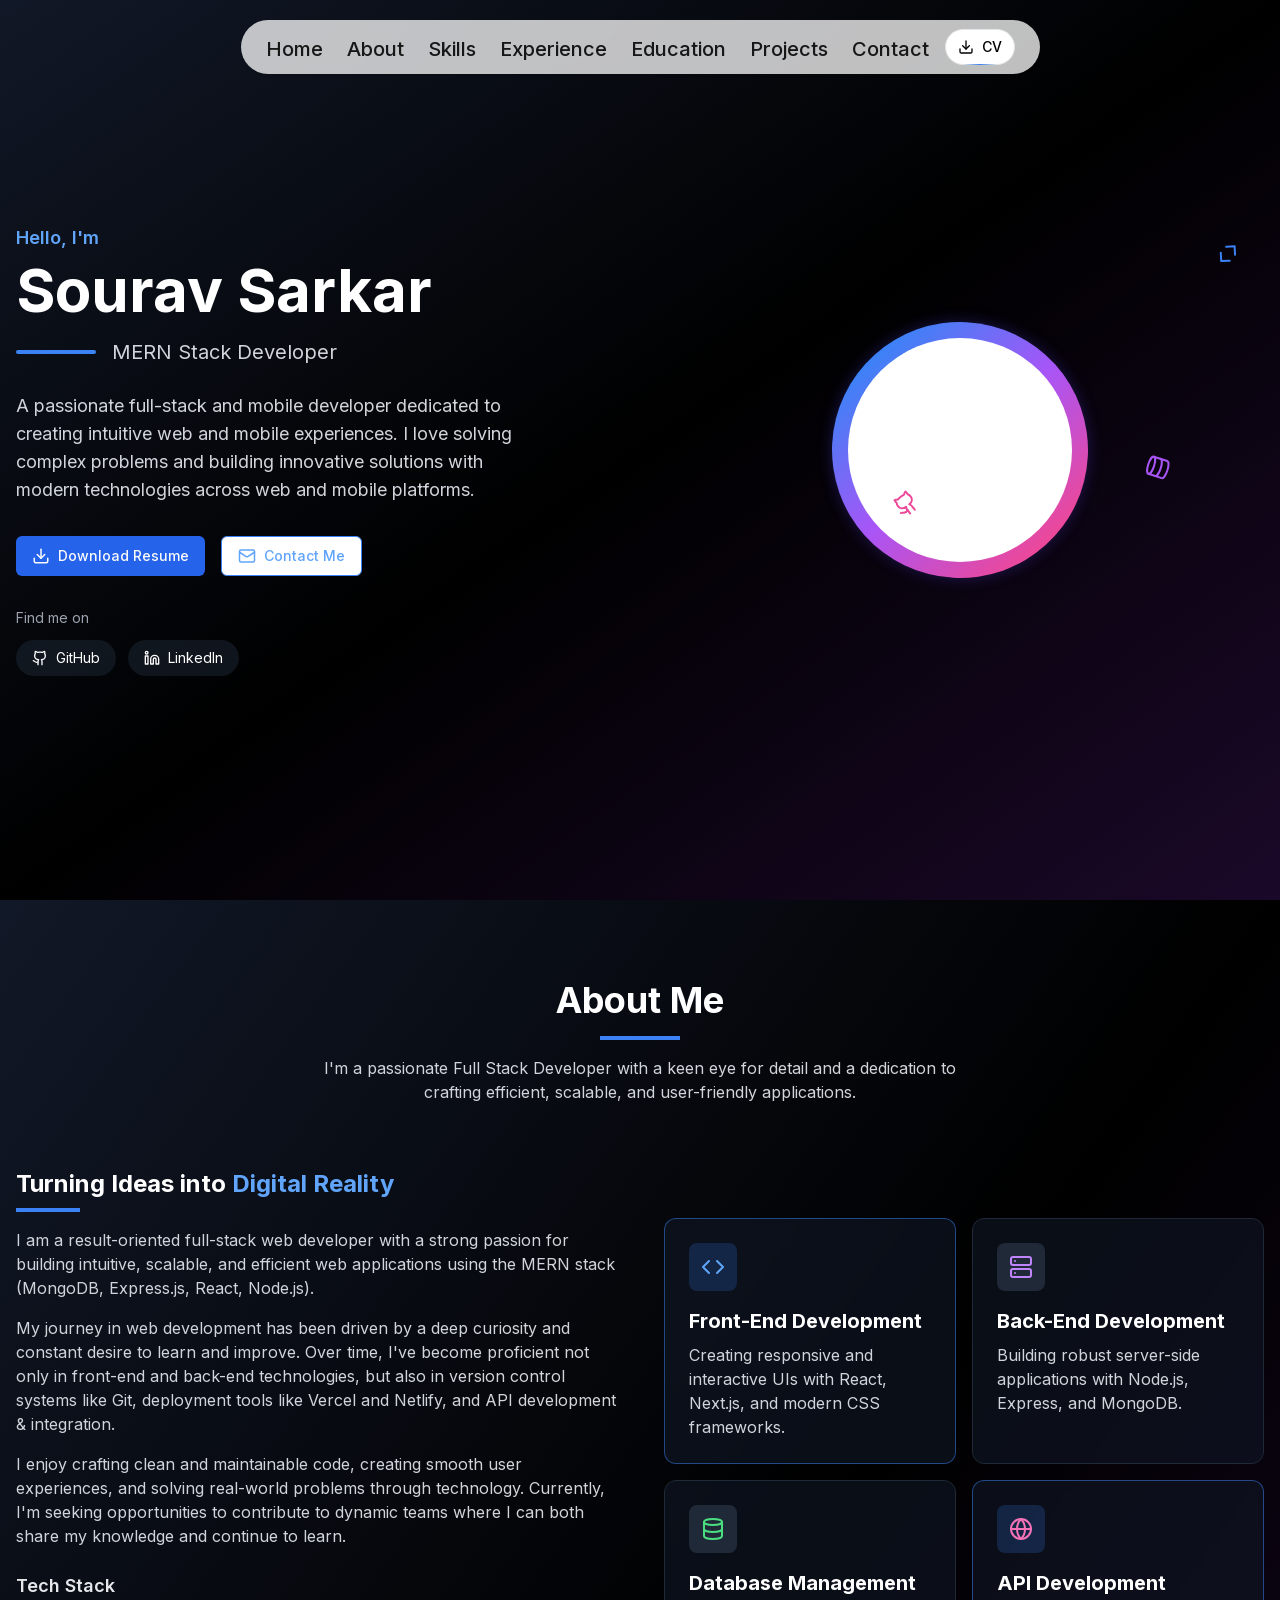
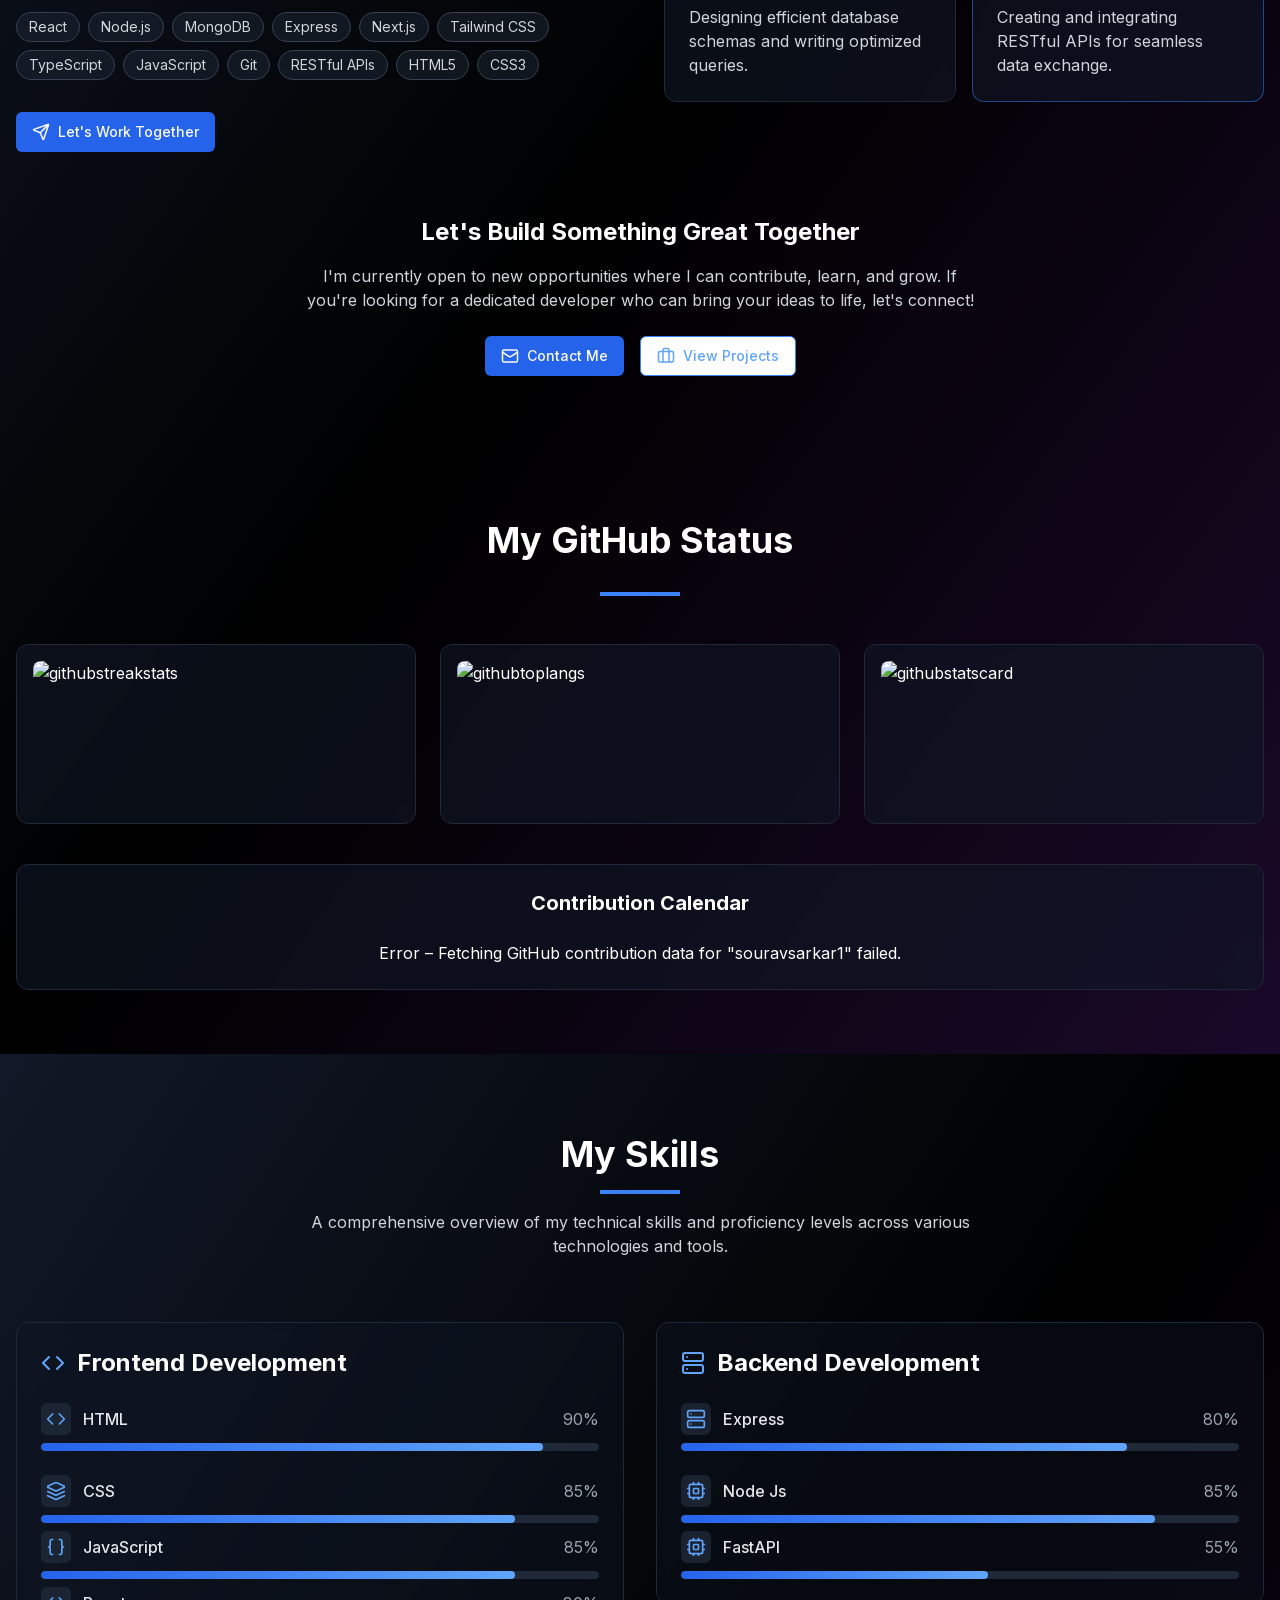
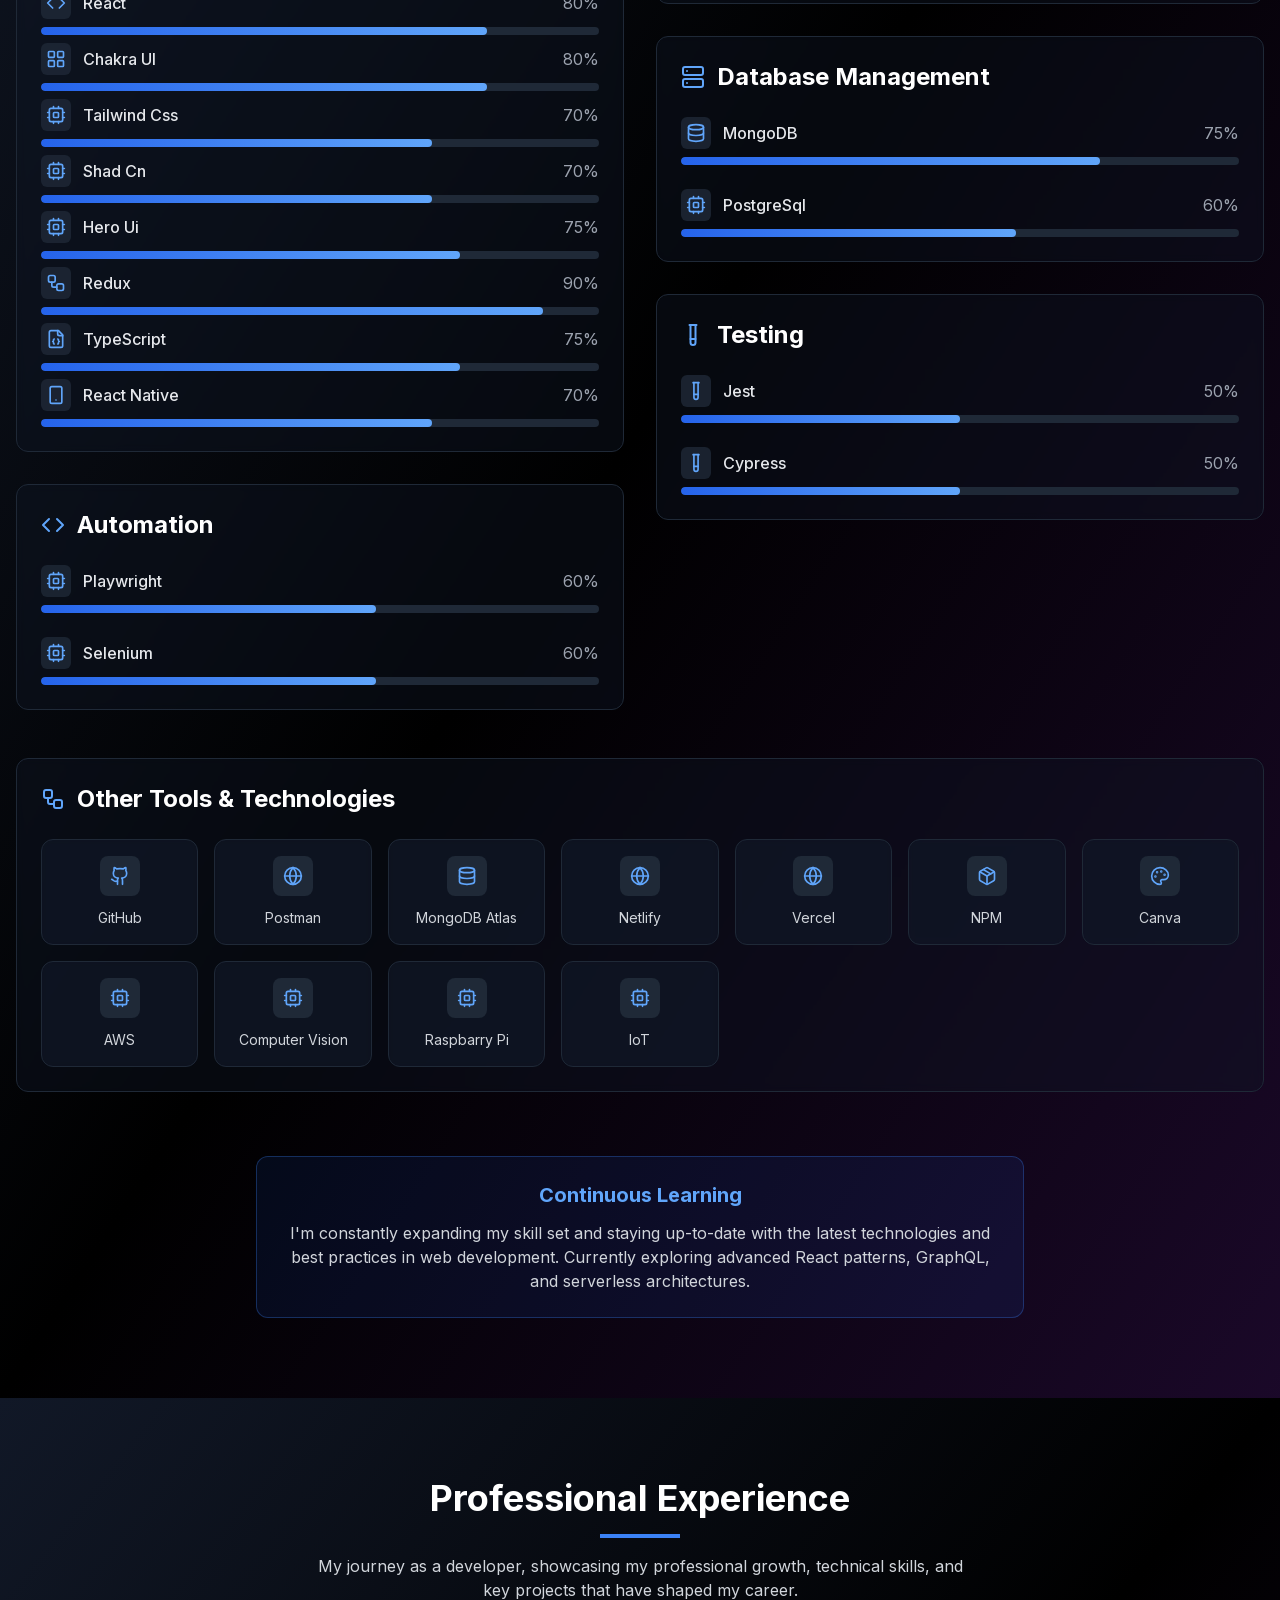
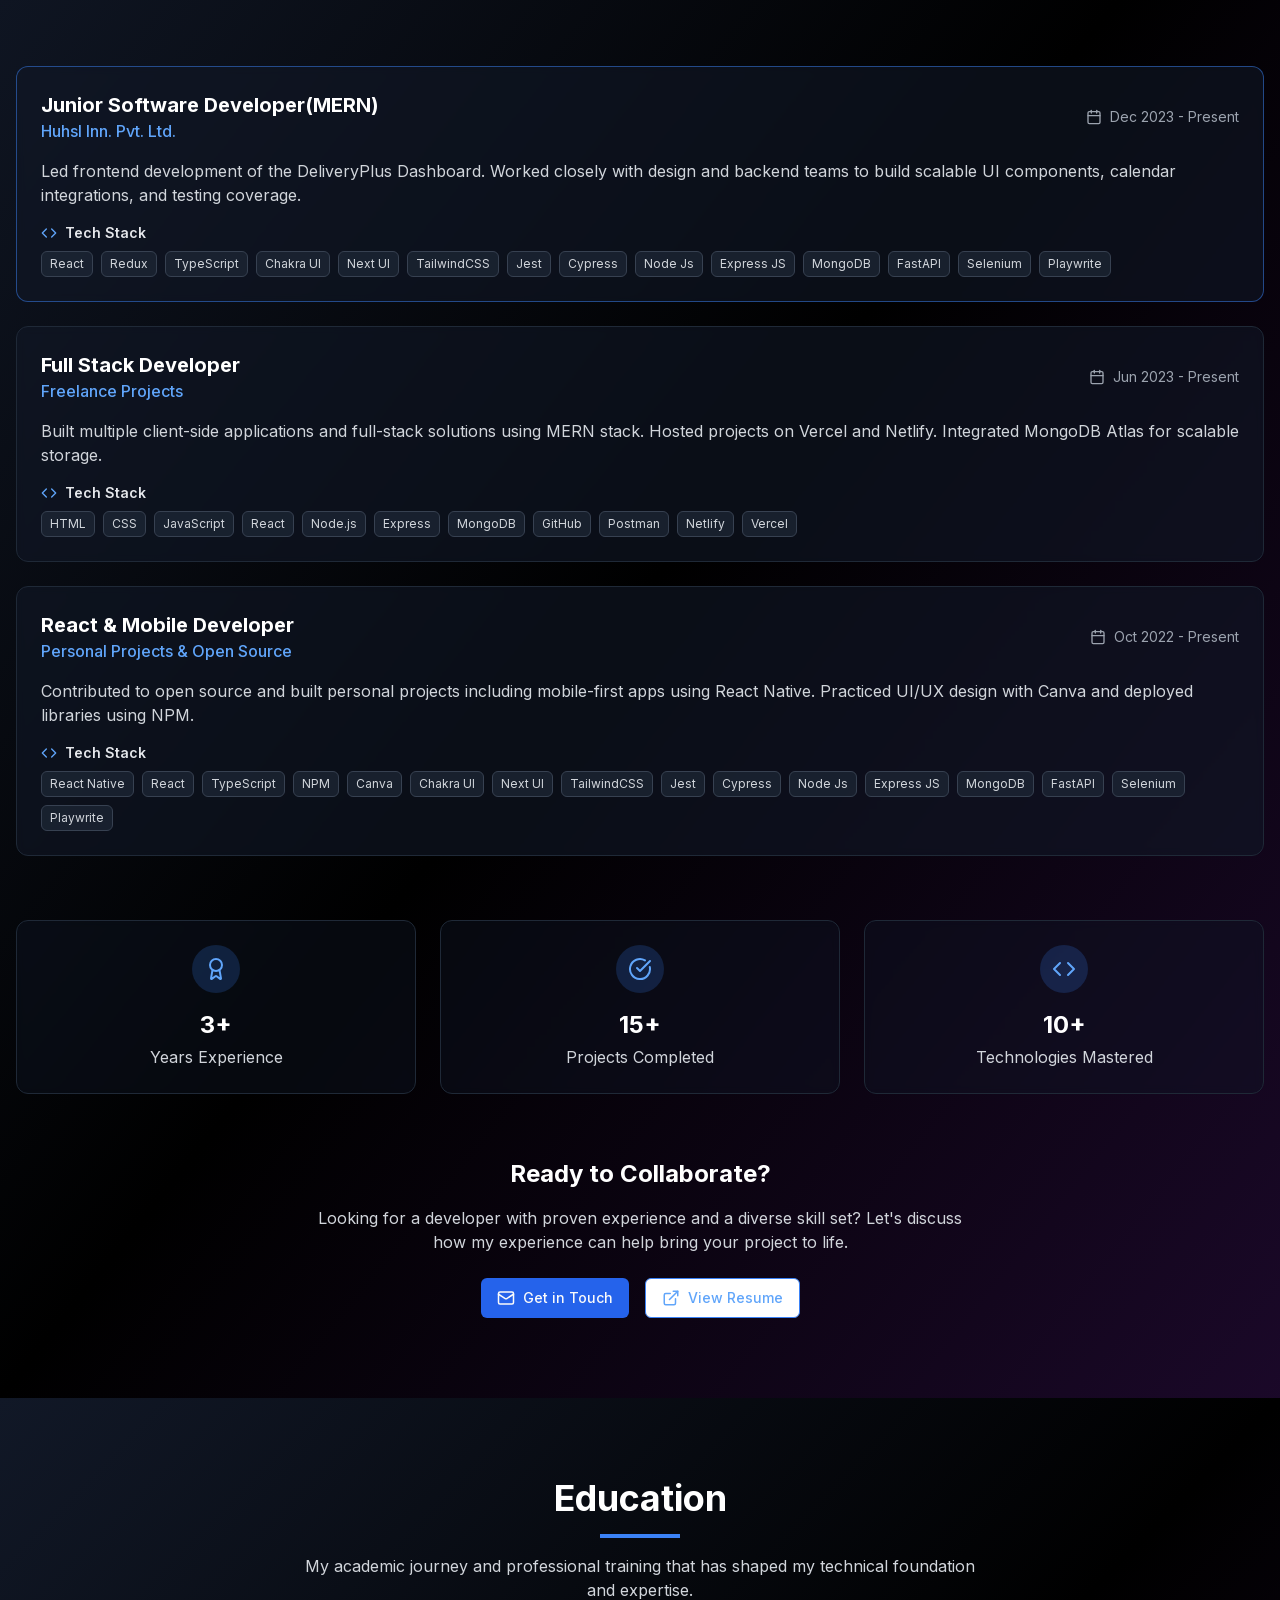
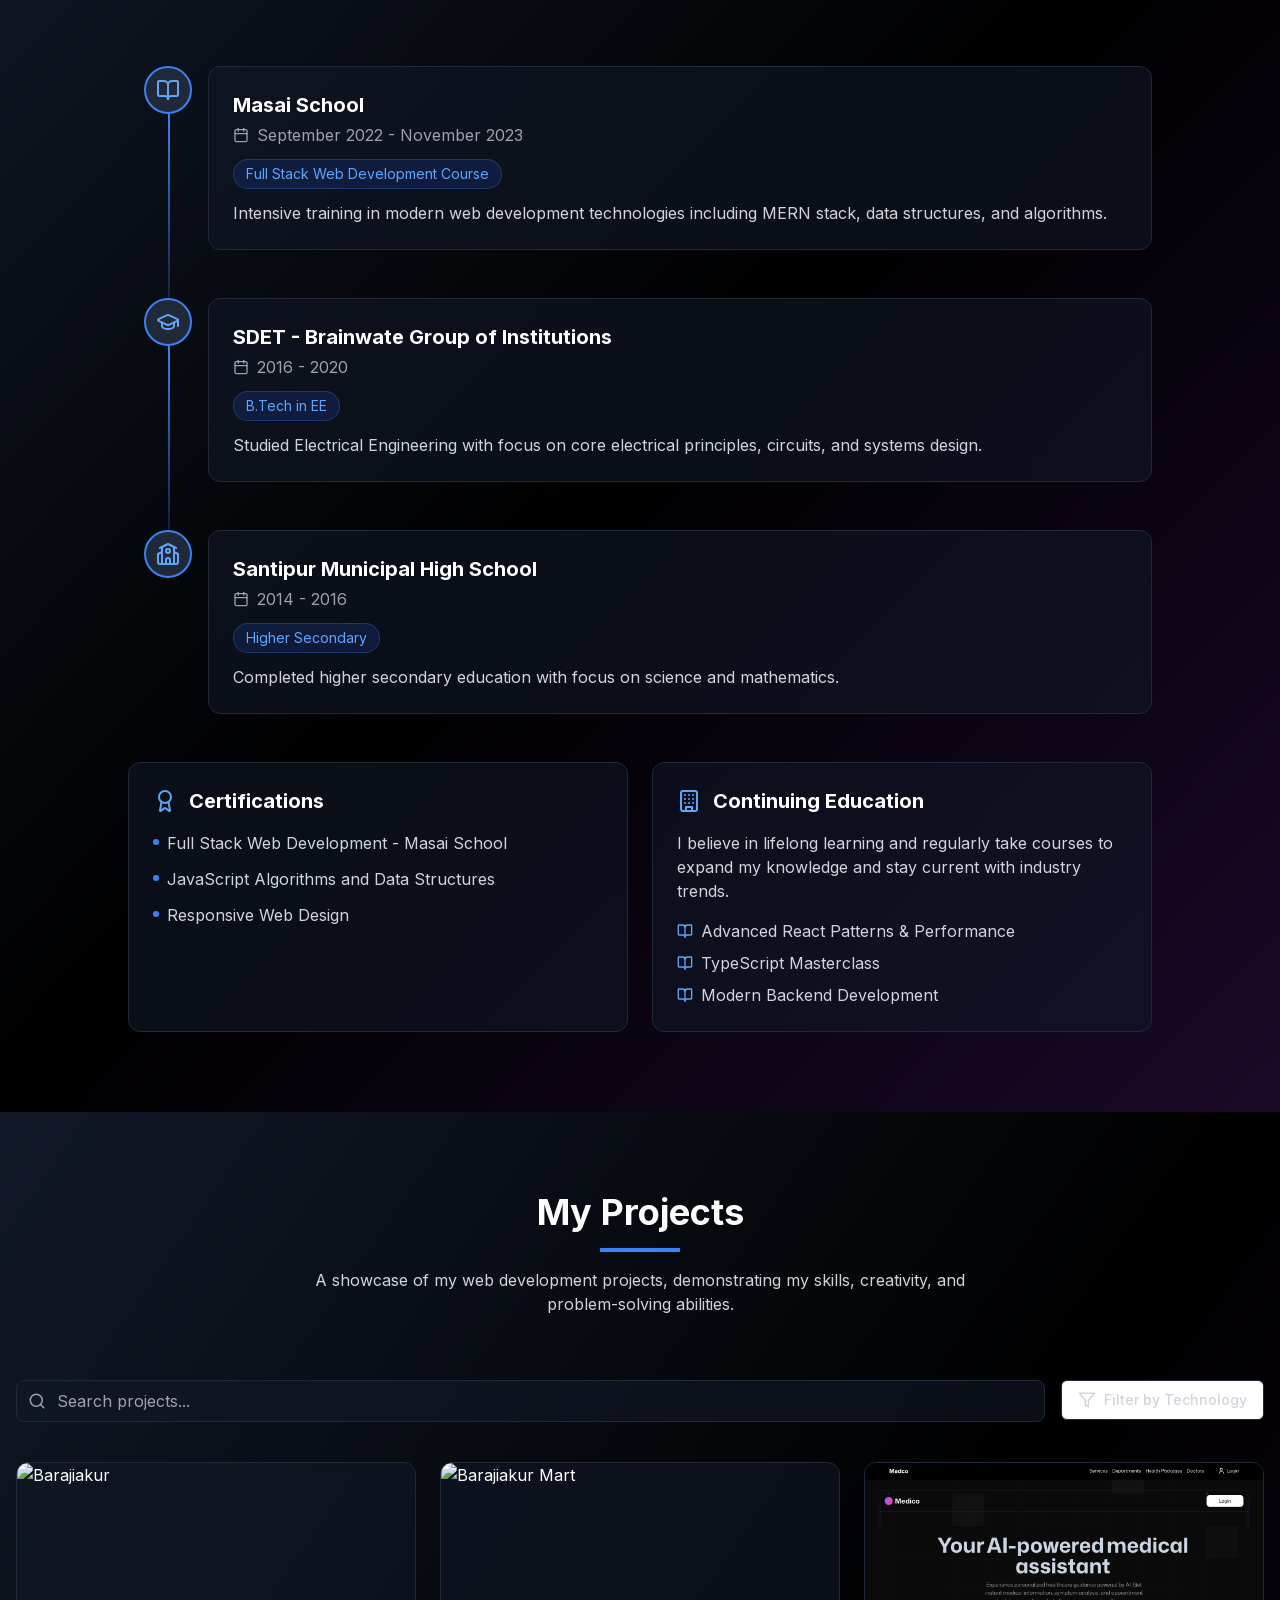
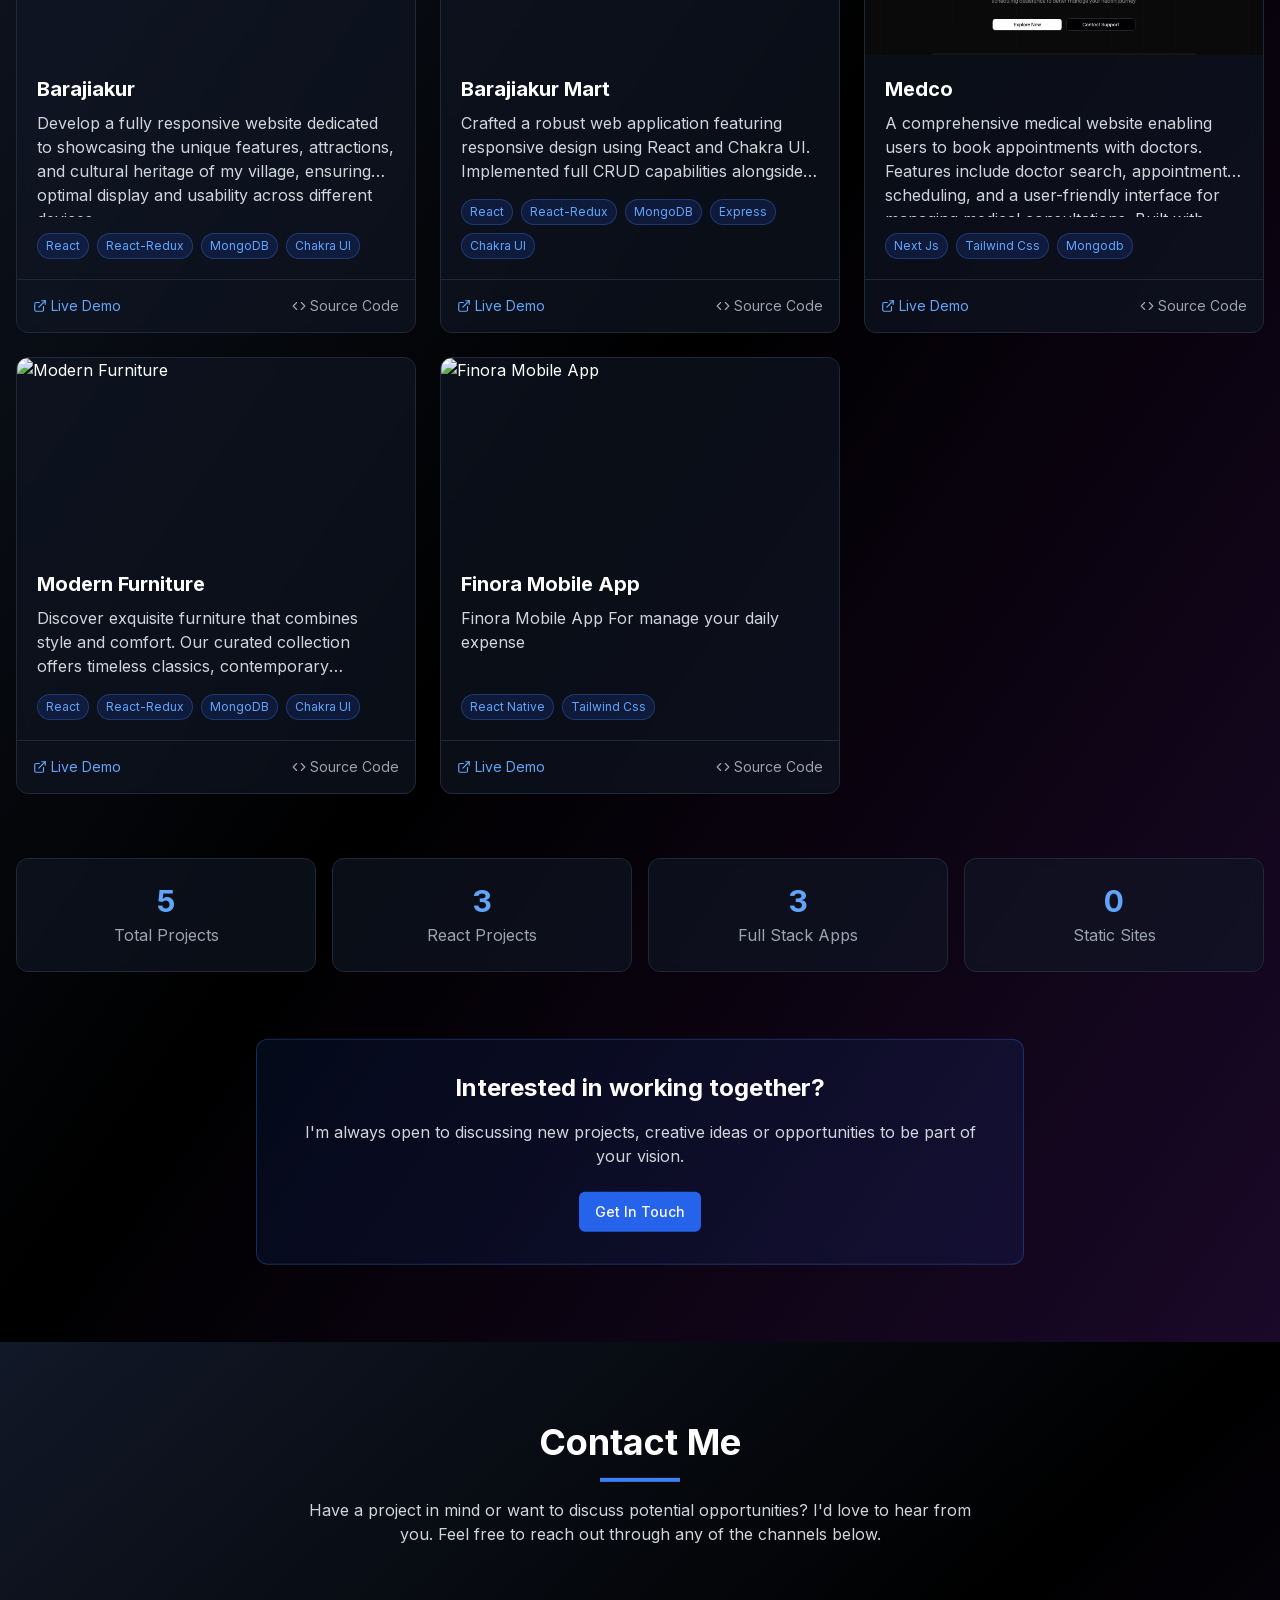
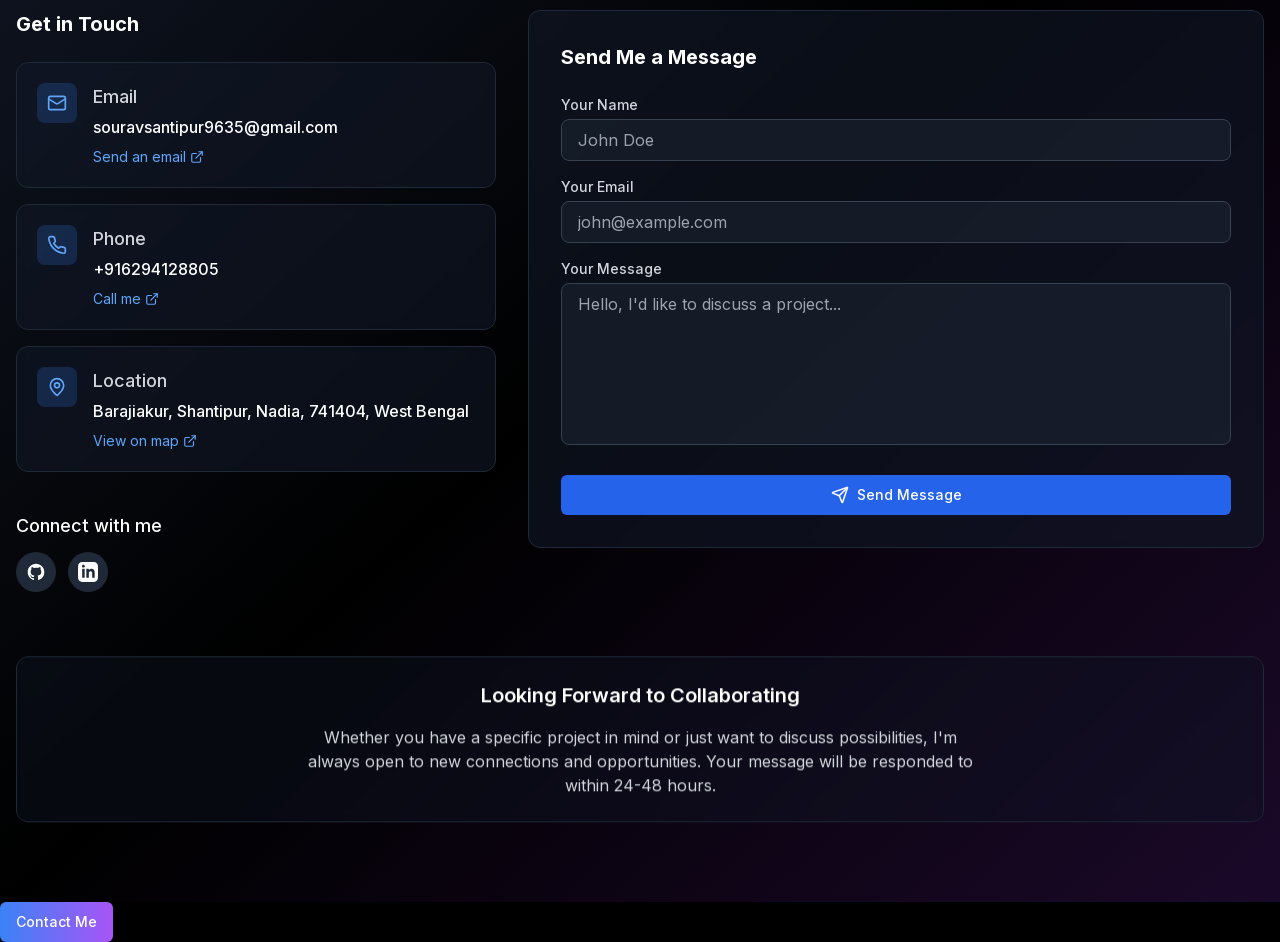
==== commit 495ab33a: "Updates" ====
--- a/index.html
+++ b/index.html
@@ -1 +1 @@
-<!DOCTYPE html><html lang="en"><head><meta charSet="utf-8"/><meta name="viewport" content="width=device-width, initial-scale=1"/><link rel="preload" href="/_next/static/media/a34f9d1faa5f3315-s.p.woff2" as="font" crossorigin="" type="font/woff2"/><link rel="preload" as="image" href="https://i.postimg.cc/1RHqVHQM/IMG-20231102-094739-removebg-preview.png"/><link rel="preload" as="image" href="https://i.postimg.cc/L88n7MJF/image.png"/><link rel="preload" as="image" href="https://i.postimg.cc/GpN8GShw/image.png"/><link rel="preload" as="image" href="/medco.png"/><link rel="preload" as="image" href="https://i.postimg.cc/qvFM56f2/image.png"/><link rel="preload" as="image" href="https://media.licdn.com/dms/image/v2/D5622AQG20F3Sqz7NEg/feedshare-shrink_1280/B56ZZWcA0RGkAk-/0/1745206907225?e=1748476800&amp;v=beta&amp;t=VD-90iUdFyABS8Y9jXHB9FQq0eMsXnR_phxzmvFlrB0"/><link rel="stylesheet" href="/_next/static/css/2b8f57d4998e3117.css" data-precedence="next"/><link rel="preload" href="/_next/static/chunks/webpack-028da05438d4f042.js" as="script" fetchPriority="low"/><script src="/_next/static/chunks/fd9d1056-718890102883be35.js" async=""></script><script src="/_next/static/chunks/864-e04ff4b1afa4ac1c.js" async=""></script><script src="/_next/static/chunks/main-app-b7017db972bd04ad.js" async=""></script><title>Sourav Sarkar - Full Stack Developer</title><meta name="description" content="Portfolio website of Sourav Sarkar, a Full Stack Web Developer"/><link rel="icon" href="/favicon.ico"/><meta name="next-size-adjust"/><script src="/_next/static/chunks/polyfills-c67a75d1b6f99dc8.js" noModule=""></script></head><body class="__className_d65c78"><div class="w-full"><div class="fixed left-0 right-0 flex justify-center z-[5000] top-5"><div class="max-w-4xl w-auto mx-auto border border-transparent dark:border-white/[0.2] rounded-full dark:bg-black/75 bg-white/75 backdrop-blur-sm shadow-[0px_2px_3px_-1px_rgba(0,0,0,0.1),0px_1px_0px_0px_rgba(25,28,33,0.02),0px_0px_0px_1px_rgba(25,28,33,0.08)]" style="opacity:0;transform:translateY(-10px)"><div class="flex items-center justify-between px-4 md:px-6 py-2"><nav class="flex items-center justify-center gap-3 md:gap-6"><a class="relative dark:text-neutral-50 items-center flex flex-col space-y-1 text-neutral-900 dark:hover:text-neutral-300 hover:text-neutral-500 transition-colors cursor-pointer"><span class="block md:hidden"><svg xmlns="http://www.w3.org/2000/svg" width="24" height="24" viewBox="0 0 24 24" fill="none" stroke="currentColor" stroke-width="2" stroke-linecap="round" stroke-linejoin="round" class="lucide lucide-house h-4 w-4 text-neutral-500 dark:text-white"><path d="M15 21v-8a1 1 0 0 0-1-1h-4a1 1 0 0 0-1 1v8"></path><path d="M3 10a2 2 0 0 1 .709-1.528l7-5.999a2 2 0 0 1 2.582 0l7 5.999A2 2 0 0 1 21 10v9a2 2 0 0 1-2 2H5a2 2 0 0 1-2-2z"></path></svg></span><span class="hidden md:block text-xl font-medium">Home</span></a><a class="relative dark:text-neutral-50 items-center flex flex-col space-y-1 text-neutral-900 dark:hover:text-neutral-300 hover:text-neutral-500 transition-colors cursor-pointer"><span class="block md:hidden"><svg xmlns="http://www.w3.org/2000/svg" width="24" height="24" viewBox="0 0 24 24" fill="none" stroke="currentColor" stroke-width="2" stroke-linecap="round" stroke-linejoin="round" class="lucide lucide-user h-4 w-4 text-neutral-500 dark:text-white"><path d="M19 21v-2a4 4 0 0 0-4-4H9a4 4 0 0 0-4 4v2"></path><circle cx="12" cy="7" r="4"></circle></svg></span><span class="hidden md:block text-xl font-medium">About</span></a><a class="relative dark:text-neutral-50 items-center flex flex-col space-y-1 text-neutral-900 dark:hover:text-neutral-300 hover:text-neutral-500 transition-colors cursor-pointer"><span class="block md:hidden"><svg xmlns="http://www.w3.org/2000/svg" width="24" height="24" viewBox="0 0 24 24" fill="none" stroke="currentColor" stroke-width="2" stroke-linecap="round" stroke-linejoin="round" class="lucide lucide-file-text h-4 w-4 text-neutral-500 dark:text-white"><path d="M15 2H6a2 2 0 0 0-2 2v16a2 2 0 0 0 2 2h12a2 2 0 0 0 2-2V7Z"></path><path d="M14 2v4a2 2 0 0 0 2 2h4"></path><path d="M10 9H8"></path><path d="M16 13H8"></path><path d="M16 17H8"></path></svg></span><span class="hidden md:block text-xl font-medium">Skills</span></a><a class="relative dark:text-neutral-50 items-center flex flex-col space-y-1 text-neutral-900 dark:hover:text-neutral-300 hover:text-neutral-500 transition-colors cursor-pointer"><span class="block md:hidden"><svg xmlns="http://www.w3.org/2000/svg" width="24" height="24" viewBox="0 0 24 24" fill="none" stroke="currentColor" stroke-width="2" stroke-linecap="round" stroke-linejoin="round" class="lucide lucide-briefcase h-4 w-4 text-neutral-500 dark:text-white"><path d="M16 20V4a2 2 0 0 0-2-2h-4a2 2 0 0 0-2 2v16"></path><rect width="20" height="14" x="2" y="6" rx="2"></rect></svg></span><span class="hidden md:block text-xl font-medium">Experience</span></a><a class="relative dark:text-neutral-50 items-center flex flex-col space-y-1 text-neutral-900 dark:hover:text-neutral-300 hover:text-neutral-500 transition-colors cursor-pointer"><span class="block md:hidden"><svg xmlns="http://www.w3.org/2000/svg" width="24" height="24" viewBox="0 0 24 24" fill="none" stroke="currentColor" stroke-width="2" stroke-linecap="round" stroke-linejoin="round" class="lucide lucide-graduation-cap h-4 w-4 text-neutral-500 dark:text-white"><path d="M21.42 10.922a1 1 0 0 0-.019-1.838L12.83 5.18a2 2 0 0 0-1.66 0L2.6 9.08a1 1 0 0 0 0 1.832l8.57 3.908a2 2 0 0 0 1.66 0z"></path><path d="M22 10v6"></path><path d="M6 12.5V16a6 3 0 0 0 12 0v-3.5"></path></svg></span><span class="hidden md:block text-xl font-medium">Education</span></a><a class="relative dark:text-neutral-50 items-center flex flex-col space-y-1 text-neutral-900 dark:hover:text-neutral-300 hover:text-neutral-500 transition-colors cursor-pointer"><span class="block md:hidden"><svg xmlns="http://www.w3.org/2000/svg" width="24" height="24" viewBox="0 0 24 24" fill="none" stroke="currentColor" stroke-width="2" stroke-linecap="round" stroke-linejoin="round" class="lucide lucide-code h-4 w-4 text-neutral-500 dark:text-white"><polyline points="16 18 22 12 16 6"></polyline><polyline points="8 6 2 12 8 18"></polyline></svg></span><span class="hidden md:block text-xl font-medium">Projects</span></a><a class="relative dark:text-neutral-50 items-center flex flex-col space-y-1 text-neutral-900 dark:hover:text-neutral-300 hover:text-neutral-500 transition-colors cursor-pointer"><span class="block md:hidden"><svg xmlns="http://www.w3.org/2000/svg" width="24" height="24" viewBox="0 0 24 24" fill="none" stroke="currentColor" stroke-width="2" stroke-linecap="round" stroke-linejoin="round" class="lucide lucide-message-circle h-4 w-4 text-neutral-500 dark:text-white"><path d="M7.9 20A9 9 0 1 0 4 16.1L2 22Z"></path></svg></span><span class="hidden md:block text-xl font-medium">Contact</span></a></nav><div class="flex items-center gap-2 ml-2 md:ml-4"><button class="inline-flex items-center justify-center whitespace-nowrap text-sm font-medium ring-offset-background transition-colors focus-visible:outline-none focus-visible:ring-2 focus-visible:ring-ring focus-visible:ring-offset-2 disabled:pointer-events-none disabled:opacity-50 hover:bg-accent hover:text-accent-foreground h-10 w-10 rounded-full"><svg xmlns="http://www.w3.org/2000/svg" width="24" height="24" viewBox="0 0 24 24" fill="none" stroke="currentColor" stroke-width="2" stroke-linecap="round" stroke-linejoin="round" class="lucide lucide-sun h-4 w-4 rotate-0 scale-100 transition-all dark:-rotate-90 dark:scale-0"><circle cx="12" cy="12" r="4"></circle><path d="M12 2v2"></path><path d="M12 20v2"></path><path d="m4.93 4.93 1.41 1.41"></path><path d="m17.66 17.66 1.41 1.41"></path><path d="M2 12h2"></path><path d="M20 12h2"></path><path d="m6.34 17.66-1.41 1.41"></path><path d="m19.07 4.93-1.41 1.41"></path></svg><svg xmlns="http://www.w3.org/2000/svg" width="24" height="24" viewBox="0 0 24 24" fill="none" stroke="currentColor" stroke-width="2" stroke-linecap="round" stroke-linejoin="round" class="lucide lucide-moon absolute h-4 w-4 rotate-90 scale-0 transition-all dark:rotate-0 dark:scale-100"><path d="M12 3a6 6 0 0 0 9 9 9 9 0 1 1-9-9Z"></path></svg><span class="sr-only">Toggle theme</span></button><button class="inline-flex items-center justify-center whitespace-nowrap text-sm font-medium ring-offset-background transition-colors focus-visible:outline-none focus-visible:ring-2 focus-visible:ring-ring focus-visible:ring-offset-2 disabled:pointer-events-none disabled:opacity-50 border bg-background hover:bg-accent hover:text-accent-foreground h-9 px-3 relative border-neutral-200 dark:border-white/[0.2] text-black dark:text-white rounded-full"><svg xmlns="http://www.w3.org/2000/svg" width="24" height="24" viewBox="0 0 24 24" fill="none" stroke="currentColor" stroke-width="2" stroke-linecap="round" stroke-linejoin="round" class="lucide lucide-download h-4 w-4 md:mr-2"><path d="M21 15v4a2 2 0 0 1-2 2H5a2 2 0 0 1-2-2v-4"></path><polyline points="7 10 12 15 17 10"></polyline><line x1="12" x2="12" y1="15" y2="3"></line></svg><span class="hidden md:inline">CV</span><span class="absolute inset-x-0 w-1/2 mx-auto -bottom-px bg-gradient-to-r from-transparent via-blue-500 to-transparent h-px"></span></button></div></div></div></div></div><script>!function(){try{var d=document.documentElement,c=d.classList;c.remove('light','dark');var e=localStorage.getItem('theme');if('system'===e||(!e&&true)){var t='(prefers-color-scheme: dark)',m=window.matchMedia(t);if(m.media!==t||m.matches){d.style.colorScheme = 'dark';c.add('dark')}else{d.style.colorScheme = 'light';c.add('light')}}else if(e){c.add(e|| '')}if(e==='light'||e==='dark')d.style.colorScheme=e}catch(e){}}()</script><div class="min-h-screen bg-black text-white"><section id="home" class="min-h-screen"><div class="bg-gradient-to-br from-gray-900 via-black to-purple-900/30 text-white"><section class="min-h-screen w-full flex items-center justify-center px-4 py-12 sm:py-16"><div class="container mx-auto max-w-7xl grid grid-cols-1 md:grid-cols-2 gap-8 items-center z-10"><div class="text-center md:text-left order-2 md:order-1" style="opacity:0;transform:translateY(20px)"><div class="mb-6"><h2 class="text-lg font-semibold text-blue-400 mb-2">Hello, I&#x27;m</h2><h1 class="text-4xl sm:text-5xl md:text-6xl font-bold mb-4 leading-tight text-white">Sourav Sarkar</h1><div class="flex items-center justify-center md:justify-start"><div class="flex items-center justify-center md:justify-start"><div class="h-1 w-12 sm:w-20 bg-blue-500 rounded-full mr-4"></div><div class="h-8 flex items-center"><h3 class="text-lg sm:text-xl text-gray-300" style="opacity:0;transform:translateY(10px)">Full Stack Developer</h3></div></div></div></div><p class="text-base sm:text-lg max-w-lg mx-auto md:mx-0 mb-8 text-gray-300">A passionate full-stack and mobile developer dedicated to creating intuitive web and mobile experiences. I love solving complex problems and building innovative solutions with modern technologies across web and mobile platforms.</p><div class="flex flex-wrap gap-4 justify-center md:justify-start"><button class="inline-flex items-center justify-center whitespace-nowrap rounded-md text-sm font-medium ring-offset-background transition-colors focus-visible:outline-none focus-visible:ring-2 focus-visible:ring-ring focus-visible:ring-offset-2 disabled:pointer-events-none disabled:opacity-50 text-primary-foreground h-10 px-4 py-2 bg-blue-600 hover:bg-blue-700 gap-2"><svg xmlns="http://www.w3.org/2000/svg" width="18" height="18" viewBox="0 0 24 24" fill="none" stroke="currentColor" stroke-width="2" stroke-linecap="round" stroke-linejoin="round" class="lucide lucide-download"><path d="M21 15v4a2 2 0 0 1-2 2H5a2 2 0 0 1-2-2v-4"></path><polyline points="7 10 12 15 17 10"></polyline><line x1="12" x2="12" y1="15" y2="3"></line></svg> <span class="xs:inline">Download Resume</span></button><button class="inline-flex items-center justify-center whitespace-nowrap rounded-md text-sm font-medium ring-offset-background transition-colors focus-visible:outline-none focus-visible:ring-2 focus-visible:ring-ring focus-visible:ring-offset-2 disabled:pointer-events-none disabled:opacity-50 border bg-background hover:text-accent-foreground h-10 px-4 py-2 border-blue-500 text-blue-400 hover:bg-blue-900/20 gap-2"><svg xmlns="http://www.w3.org/2000/svg" width="18" height="18" viewBox="0 0 24 24" fill="none" stroke="currentColor" stroke-width="2" stroke-linecap="round" stroke-linejoin="round" class="lucide lucide-mail"><rect width="20" height="16" x="2" y="4" rx="2"></rect><path d="m22 7-8.97 5.7a1.94 1.94 0 0 1-2.06 0L2 7"></path></svg> <span class="xs:inline">Contact Me</span></button></div><div class="mt-8"><p class="text-sm text-gray-400 mb-3 text-center md:text-left">Find me on</p><div class="flex flex-wrap gap-3 justify-center md:justify-start"><a href="https://github.com/souravsarkar1" target="_blank" rel="noopener noreferrer" class="flex items-center gap-2 px-3 py-2 text-sm sm:px-4 rounded-full bg-gray-800/50 hover:bg-gray-700/50 transition-colors duration-300"><svg xmlns="http://www.w3.org/2000/svg" width="16" height="16" viewBox="0 0 24 24" fill="none" stroke="currentColor" stroke-width="2" stroke-linecap="round" stroke-linejoin="round" class="lucide lucide-github"><path d="M15 22v-4a4.8 4.8 0 0 0-1-3.5c3 0 6-2 6-5.5.08-1.25-.27-2.48-1-3.5.28-1.15.28-2.35 0-3.5 0 0-1 0-3 1.5-2.64-.5-5.36-.5-8 0C6 2 5 2 5 2c-.3 1.15-.3 2.35 0 3.5A5.403 5.403 0 0 0 4 9c0 3.5 3 5.5 6 5.5-.39.49-.68 1.05-.85 1.65-.17.6-.22 1.23-.15 1.85v4"></path><path d="M9 18c-4.51 2-5-2-7-2"></path></svg><span class="hidden sm:inline">GitHub</span></a><a href="https://www.linkedin.com/in/sourav-sarkar-2b5a2a212/" target="_blank" rel="noopener noreferrer" class="flex items-center gap-2 px-3 py-2 text-sm sm:px-4 rounded-full bg-gray-800/50 hover:bg-gray-700/50 transition-colors duration-300"><svg xmlns="http://www.w3.org/2000/svg" width="16" height="16" viewBox="0 0 24 24" fill="none" stroke="currentColor" stroke-width="2" stroke-linecap="round" stroke-linejoin="round" class="lucide lucide-linkedin"><path d="M16 8a6 6 0 0 1 6 6v7h-4v-7a2 2 0 0 0-2-2 2 2 0 0 0-2 2v7h-4v-7a6 6 0 0 1 6-6z"></path><rect width="4" height="12" x="2" y="9"></rect><circle cx="4" cy="4" r="2"></circle></svg><span class="hidden sm:inline">LinkedIn</span></a></div></div></div><div class="order-1 md:order-2 h-96" style="opacity:0;transform:scale(0.95)"><div class="relative w-full h-full flex items-center justify-center"><div class="transition-all duration-500 scale-100"><div class="w-64 h-64 rounded-full bg-gradient-to-r from-blue-500 via-purple-500 to-pink-500" style="transform:rotate(0deg);box-shadow:0 0 15px rgba(79, 70, 229, 0.3)"></div><div class="absolute inset-0 flex items-center justify-center"><div class="w-56 h-56 rounded-full bg-white dark:bg-gray-900 flex items-center justify-center overflow-hidden"><div class="flex justify-center items-center w-full h-full" style="opacity:0;transform:scale(0.9)"><img src="https://i.postimg.cc/1RHqVHQM/IMG-20231102-094739-removebg-preview.png" alt="Sourav Sarkar" class="w-full h-full object-cover rounded-full"/></div></div></div></div><div class="absolute" style="top:15%;right:15%;transform:rotate(0deg) translateX(100px)"><svg xmlns="http://www.w3.org/2000/svg" width="24" height="24" viewBox="0 0 24 24" fill="none" stroke="currentColor" stroke-width="2" stroke-linecap="round" stroke-linejoin="round" class="lucide lucide-code text-blue-500"><polyline points="16 18 22 12 16 6"></polyline><polyline points="8 6 2 12 8 18"></polyline></svg></div><div class="absolute" style="bottom:20%;right:20%;transform:rotate(0deg) translateX(90px)"><svg xmlns="http://www.w3.org/2000/svg" width="24" height="24" viewBox="0 0 24 24" fill="none" stroke="currentColor" stroke-width="2" stroke-linecap="round" stroke-linejoin="round" class="lucide lucide-database text-purple-500"><ellipse cx="12" cy="5" rx="9" ry="3"></ellipse><path d="M3 5V19A9 3 0 0 0 21 19V5"></path><path d="M3 12A9 3 0 0 0 21 12"></path></svg></div><div class="absolute" style="bottom:15%;left:25%;transform:rotate(0deg) translateX(110px)"><svg xmlns="http://www.w3.org/2000/svg" width="24" height="24" viewBox="0 0 24 24" fill="none" stroke="currentColor" stroke-width="2" stroke-linecap="round" stroke-linejoin="round" class="lucide lucide-github text-pink-500"><path d="M15 22v-4a4.8 4.8 0 0 0-1-3.5c3 0 6-2 6-5.5.08-1.25-.27-2.48-1-3.5.28-1.15.28-2.35 0-3.5 0 0-1 0-3 1.5-2.64-.5-5.36-.5-8 0C6 2 5 2 5 2c-.3 1.15-.3 2.35 0 3.5A5.403 5.403 0 0 0 4 9c0 3.5 3 5.5 6 5.5-.39.49-.68 1.05-.85 1.65-.17.6-.22 1.23-.15 1.85v4"></path><path d="M9 18c-4.51 2-5-2-7-2"></path></svg></div></div></div></div></section></div></section><section id="about" class="min-h-screen"><div class="bg-gradient-to-br from-gray-900 via-black to-purple-900/30 text-white"><section class="w-full py-20 px-4"><div class="container mx-auto max-w-7xl"><div class="text-center mb-16" style="opacity:0;transform:translateY(-20px)"><h2 class="text-3xl md:text-4xl font-bold mb-4">About Me</h2><div class="h-1 w-20 bg-blue-500 mx-auto mb-4"></div><p class="text-gray-300 max-w-2xl mx-auto">I&#x27;m a passionate Full Stack Developer with a keen eye for detail and a dedication to crafting efficient, scalable, and user-friendly applications.</p></div><div class="grid grid-cols-1 md:grid-cols-2 gap-12 items-center mb-16"><div style="opacity:0"><div class="mb-6" style="opacity:0;transform:translateY(20px)"><h3 class="text-2xl font-bold mb-2 text-white">Turning Ideas into <span class="text-blue-400">Digital Reality</span></h3><div class="h-1 w-16 bg-blue-500 mb-4"></div><p class="text-gray-300 mb-4">I am a result-oriented full-stack web developer with a strong passion for building intuitive, scalable, and efficient web applications using the MERN stack (MongoDB, Express.js, React, Node.js).</p><p class="text-gray-300 mb-4">My journey in web development has been driven by a deep curiosity and constant desire to learn and improve. Over time, I&#x27;ve become proficient not only in front-end and back-end technologies, but also in version control systems like Git, deployment tools like Vercel and Netlify, and API development &amp; integration.</p><p class="text-gray-300">I enjoy crafting clean and maintainable code, creating smooth user experiences, and solving real-world problems through technology. Currently, I&#x27;m seeking opportunities to contribute to dynamic teams where I can both share my knowledge and continue to learn.</p></div><div class="mb-8" style="opacity:0;transform:translateY(20px)"><h4 class="text-lg font-semibold mb-3 text-gray-200">Tech Stack</h4><div class="flex flex-wrap gap-2"><div class="px-3 py-1 bg-gray-800/50 rounded-full text-sm text-gray-300 border border-gray-700 hover:border-blue-500 transition-colors duration-300">React</div><div class="px-3 py-1 bg-gray-800/50 rounded-full text-sm text-gray-300 border border-gray-700 hover:border-blue-500 transition-colors duration-300">Node.js</div><div class="px-3 py-1 bg-gray-800/50 rounded-full text-sm text-gray-300 border border-gray-700 hover:border-blue-500 transition-colors duration-300">MongoDB</div><div class="px-3 py-1 bg-gray-800/50 rounded-full text-sm text-gray-300 border border-gray-700 hover:border-blue-500 transition-colors duration-300">Express</div><div class="px-3 py-1 bg-gray-800/50 rounded-full text-sm text-gray-300 border border-gray-700 hover:border-blue-500 transition-colors duration-300">Next.js</div><div class="px-3 py-1 bg-gray-800/50 rounded-full text-sm text-gray-300 border border-gray-700 hover:border-blue-500 transition-colors duration-300">Tailwind CSS</div><div class="px-3 py-1 bg-gray-800/50 rounded-full text-sm text-gray-300 border border-gray-700 hover:border-blue-500 transition-colors duration-300">TypeScript</div><div class="px-3 py-1 bg-gray-800/50 rounded-full text-sm text-gray-300 border border-gray-700 hover:border-blue-500 transition-colors duration-300">JavaScript</div><div class="px-3 py-1 bg-gray-800/50 rounded-full text-sm text-gray-300 border border-gray-700 hover:border-blue-500 transition-colors duration-300">Git</div><div class="px-3 py-1 bg-gray-800/50 rounded-full text-sm text-gray-300 border border-gray-700 hover:border-blue-500 transition-colors duration-300">RESTful APIs</div><div class="px-3 py-1 bg-gray-800/50 rounded-full text-sm text-gray-300 border border-gray-700 hover:border-blue-500 transition-colors duration-300">HTML5</div><div class="px-3 py-1 bg-gray-800/50 rounded-full text-sm text-gray-300 border border-gray-700 hover:border-blue-500 transition-colors duration-300">CSS3</div></div></div><div style="opacity:0;transform:translateY(20px)"><button class="inline-flex items-center justify-center whitespace-nowrap rounded-md text-sm font-medium ring-offset-background transition-colors focus-visible:outline-none focus-visible:ring-2 focus-visible:ring-ring focus-visible:ring-offset-2 disabled:pointer-events-none disabled:opacity-50 text-primary-foreground h-10 px-4 py-2 bg-blue-600 hover:bg-blue-700 gap-2"><svg xmlns="http://www.w3.org/2000/svg" width="18" height="18" viewBox="0 0 24 24" fill="none" stroke="currentColor" stroke-width="2" stroke-linecap="round" stroke-linejoin="round" class="lucide lucide-send"><path d="M14.536 21.686a.5.5 0 0 0 .937-.024l6.5-19a.496.496 0 0 0-.635-.635l-19 6.5a.5.5 0 0 0-.024.937l7.93 3.18a2 2 0 0 1 1.112 1.11z"></path><path d="m21.854 2.147-10.94 10.939"></path></svg> Let&#x27;s Work Together</button></div></div><div class="grid grid-cols-1 sm:grid-cols-2 gap-4"><div class="bg-gray-900/60 backdrop-blur-sm p-6 rounded-xl border border-blue-500/50 hover:border-blue-500/50 transition-all duration-300" style="opacity:0;transform:translateY(20px)"><div class="w-12 h-12 mb-4 rounded-lg flex items-center justify-center bg-blue-500/20"><svg xmlns="http://www.w3.org/2000/svg" width="24" height="24" viewBox="0 0 24 24" fill="none" stroke="currentColor" stroke-width="2" stroke-linecap="round" stroke-linejoin="round" class="lucide lucide-code text-blue-400"><polyline points="16 18 22 12 16 6"></polyline><polyline points="8 6 2 12 8 18"></polyline></svg></div><h3 class="text-xl font-bold mb-2 text-white">Front-End Development</h3><p class="text-gray-300">Creating responsive and interactive UIs with React, Next.js, and modern CSS frameworks.</p></div><div class="bg-gray-900/60 backdrop-blur-sm p-6 rounded-xl border border-gray-800 hover:border-blue-500/50 transition-all duration-300" style="opacity:0;transform:translateY(20px)"><div class="w-12 h-12 mb-4 rounded-lg flex items-center justify-center bg-gray-800"><svg xmlns="http://www.w3.org/2000/svg" width="24" height="24" viewBox="0 0 24 24" fill="none" stroke="currentColor" stroke-width="2" stroke-linecap="round" stroke-linejoin="round" class="lucide lucide-server text-purple-400"><rect width="20" height="8" x="2" y="2" rx="2" ry="2"></rect><rect width="20" height="8" x="2" y="14" rx="2" ry="2"></rect><line x1="6" x2="6.01" y1="6" y2="6"></line><line x1="6" x2="6.01" y1="18" y2="18"></line></svg></div><h3 class="text-xl font-bold mb-2 text-white">Back-End Development</h3><p class="text-gray-300">Building robust server-side applications with Node.js, Express, and MongoDB.</p></div><div class="bg-gray-900/60 backdrop-blur-sm p-6 rounded-xl border border-gray-800 hover:border-blue-500/50 transition-all duration-300" style="opacity:0;transform:translateY(20px)"><div class="w-12 h-12 mb-4 rounded-lg flex items-center justify-center bg-gray-800"><svg xmlns="http://www.w3.org/2000/svg" width="24" height="24" viewBox="0 0 24 24" fill="none" stroke="currentColor" stroke-width="2" stroke-linecap="round" stroke-linejoin="round" class="lucide lucide-database text-green-400"><ellipse cx="12" cy="5" rx="9" ry="3"></ellipse><path d="M3 5V19A9 3 0 0 0 21 19V5"></path><path d="M3 12A9 3 0 0 0 21 12"></path></svg></div><h3 class="text-xl font-bold mb-2 text-white">Database Management</h3><p class="text-gray-300">Designing efficient database schemas and writing optimized queries.</p></div><div class="bg-gray-900/60 backdrop-blur-sm p-6 rounded-xl border border-blue-500/50 hover:border-blue-500/50 transition-all duration-300" style="opacity:0;transform:translateY(20px)"><div class="w-12 h-12 mb-4 rounded-lg flex items-center justify-center bg-blue-500/20"><svg xmlns="http://www.w3.org/2000/svg" width="24" height="24" viewBox="0 0 24 24" fill="none" stroke="currentColor" stroke-width="2" stroke-linecap="round" stroke-linejoin="round" class="lucide lucide-globe text-pink-400"><circle cx="12" cy="12" r="10"></circle><path d="M12 2a14.5 14.5 0 0 0 0 20 14.5 14.5 0 0 0 0-20"></path><path d="M2 12h20"></path></svg></div><h3 class="text-xl font-bold mb-2 text-white">API Development</h3><p class="text-gray-300">Creating and integrating RESTful APIs for seamless data exchange.</p></div></div></div><div class="text-center" style="opacity:0;transform:translateY(20px)"><h3 class="text-2xl font-bold mb-4">Let&#x27;s Build Something Great Together</h3><p class="text-gray-300 max-w-2xl mx-auto mb-6">I&#x27;m currently open to new opportunities where I can contribute, learn, and grow. If you&#x27;re looking for a dedicated developer who can bring your ideas to life, let&#x27;s connect!</p><div class="flex gap-4 justify-center"><button class="inline-flex items-center justify-center whitespace-nowrap rounded-md text-sm font-medium ring-offset-background transition-colors focus-visible:outline-none focus-visible:ring-2 focus-visible:ring-ring focus-visible:ring-offset-2 disabled:pointer-events-none disabled:opacity-50 text-primary-foreground h-10 px-4 py-2 bg-blue-600 hover:bg-blue-700 gap-2"><svg xmlns="http://www.w3.org/2000/svg" width="18" height="18" viewBox="0 0 24 24" fill="none" stroke="currentColor" stroke-width="2" stroke-linecap="round" stroke-linejoin="round" class="lucide lucide-mail"><rect width="20" height="16" x="2" y="4" rx="2"></rect><path d="m22 7-8.97 5.7a1.94 1.94 0 0 1-2.06 0L2 7"></path></svg> Contact Me</button><button class="inline-flex items-center justify-center whitespace-nowrap rounded-md text-sm font-medium ring-offset-background transition-colors focus-visible:outline-none focus-visible:ring-2 focus-visible:ring-ring focus-visible:ring-offset-2 disabled:pointer-events-none disabled:opacity-50 border bg-background hover:text-accent-foreground h-10 px-4 py-2 border-blue-500 text-blue-400 hover:bg-blue-900/20 gap-2"><svg xmlns="http://www.w3.org/2000/svg" width="18" height="18" viewBox="0 0 24 24" fill="none" stroke="currentColor" stroke-width="2" stroke-linecap="round" stroke-linejoin="round" class="lucide lucide-briefcase"><path d="M16 20V4a2 2 0 0 0-2-2h-4a2 2 0 0 0-2 2v16"></path><rect width="20" height="14" x="2" y="6" rx="2"></rect></svg> View Projects</button></div></div></div></section><section><div class="py-16 container mx-auto max-w-7xl px-4"><h2 class="text-3xl md:text-4xl font-bold mb-8 text-center">My GitHub Status</h2><div class="h-1 w-20 bg-blue-500 mx-auto mb-12"></div><div class="grid grid-cols-1 md:grid-cols-2 lg:grid-cols-3 gap-6"><div class="bg-gray-900/60 backdrop-blur-sm p-4 rounded-xl border border-gray-800 hover:border-blue-500/50 transition-all duration-300"><img alt="githubstreakstats" loading="lazy" width="500" height="200" decoding="async" data-nimg="1" class="w-full rounded-lg" style="color:transparent" src="https://github-readme-streak-stats.herokuapp.com/?user=souravsarkar1&amp;type=png)](https://git.io/streak-stats"/></div><div class="bg-gray-900/60 backdrop-blur-sm p-4 rounded-xl border border-gray-800 hover:border-blue-500/50 transition-all duration-300"><img alt="githubtoplangs" loading="lazy" width="500" height="200" decoding="async" data-nimg="1" class="w-full rounded-lg" style="color:transparent" src="https://github-readme-stats.vercel.app/api/top-langs/?username=souravsarkar1&amp;hide=html,css"/></div><div class="bg-gray-900/60 backdrop-blur-sm p-4 rounded-xl border border-gray-800 hover:border-blue-500/50 transition-all duration-300"><img alt="githubstatscard" loading="lazy" width="500" height="200" decoding="async" data-nimg="1" class="w-full rounded-lg" style="color:transparent" src="https://github-readme-stats.vercel.app/api?username=souravsarkar1&amp;show_icons=true&amp;theme=radical"/></div></div><div class="mt-10 p-6 bg-gray-900/60 backdrop-blur-sm rounded-xl border border-gray-800"><h3 class="text-xl font-bold mb-6 text-center">Contribution Calendar</h3><div class="flex justify-center"><article class="react-activity-calendar" style="width:max-content;max-width:100%;display:flex;flex-direction:column;gap:8px;font-size:14px"><div class="react-activity-calendar__scroll-container" style="max-width:100%;overflow-x:auto;overflow-y:hidden;padding-top:2px"><svg width="951" height="145" viewBox="0 0 951 145" class="react-activity-calendar__calendar" style="display:block;overflow:visible"><g transform="translate(0, 0)"><rect x="0" y="76" width="15" height="15" rx="2" ry="2" fill="hsl(0, 0%, 22%)" data-date="2025-01-01" data-level="0" style="stroke:rgba(255, 255, 255, 0.04)"></rect><rect x="0" y="94" width="15" height="15" rx="2" ry="2" fill="hsl(0, 0%, 22%)" data-date="2025-01-02" data-level="0" style="stroke:rgba(255, 255, 255, 0.04)"></rect><rect x="0" y="112" width="15" height="15" rx="2" ry="2" fill="hsl(0, 0%, 22%)" data-date="2025-01-03" data-level="0" style="stroke:rgba(255, 255, 255, 0.04)"></rect><rect x="0" y="130" width="15" height="15" rx="2" ry="2" fill="hsl(0, 0%, 22%)" data-date="2025-01-04" data-level="0" style="stroke:rgba(255, 255, 255, 0.04)"></rect></g><g transform="translate(18, 0)"><rect x="0" y="22" width="15" height="15" rx="2" ry="2" fill="hsl(0, 0%, 22%)" data-date="2025-01-05" data-level="0" style="stroke:rgba(255, 255, 255, 0.04)"></rect><rect x="0" y="40" width="15" height="15" rx="2" ry="2" fill="hsl(0, 0%, 22%)" data-date="2025-01-06" data-level="0" style="stroke:rgba(255, 255, 255, 0.04)"></rect><rect x="0" y="58" width="15" height="15" rx="2" ry="2" fill="hsl(0, 0%, 22%)" data-date="2025-01-07" data-level="0" style="stroke:rgba(255, 255, 255, 0.04)"></rect><rect x="0" y="76" width="15" height="15" rx="2" ry="2" fill="hsl(0, 0%, 22%)" data-date="2025-01-08" data-level="0" style="stroke:rgba(255, 255, 255, 0.04)"></rect><rect x="0" y="94" width="15" height="15" rx="2" ry="2" fill="hsl(0, 0%, 22%)" data-date="2025-01-09" data-level="0" style="stroke:rgba(255, 255, 255, 0.04)"></rect><rect x="0" y="112" width="15" height="15" rx="2" ry="2" fill="hsl(0, 0%, 22%)" data-date="2025-01-10" data-level="0" style="stroke:rgba(255, 255, 255, 0.04)"></rect><rect x="0" y="130" width="15" height="15" rx="2" ry="2" fill="hsl(0, 0%, 22%)" data-date="2025-01-11" data-level="0" style="stroke:rgba(255, 255, 255, 0.04)"></rect></g><g transform="translate(36, 0)"><rect x="0" y="22" width="15" height="15" rx="2" ry="2" fill="hsl(0, 0%, 22%)" data-date="2025-01-12" data-level="0" style="stroke:rgba(255, 255, 255, 0.04)"></rect><rect x="0" y="40" width="15" height="15" rx="2" ry="2" fill="hsl(0, 0%, 22%)" data-date="2025-01-13" data-level="0" style="stroke:rgba(255, 255, 255, 0.04)"></rect><rect x="0" y="58" width="15" height="15" rx="2" ry="2" fill="hsl(0, 0%, 22%)" data-date="2025-01-14" data-level="0" style="stroke:rgba(255, 255, 255, 0.04)"></rect><rect x="0" y="76" width="15" height="15" rx="2" ry="2" fill="hsl(0, 0%, 22%)" data-date="2025-01-15" data-level="0" style="stroke:rgba(255, 255, 255, 0.04)"></rect><rect x="0" y="94" width="15" height="15" rx="2" ry="2" fill="hsl(0, 0%, 22%)" data-date="2025-01-16" data-level="0" style="stroke:rgba(255, 255, 255, 0.04)"></rect><rect x="0" y="112" width="15" height="15" rx="2" ry="2" fill="hsl(0, 0%, 22%)" data-date="2025-01-17" data-level="0" style="stroke:rgba(255, 255, 255, 0.04)"></rect><rect x="0" y="130" width="15" height="15" rx="2" ry="2" fill="hsl(0, 0%, 22%)" data-date="2025-01-18" data-level="0" style="stroke:rgba(255, 255, 255, 0.04)"></rect></g><g transform="translate(54, 0)"><rect x="0" y="22" width="15" height="15" rx="2" ry="2" fill="hsl(0, 0%, 22%)" data-date="2025-01-19" data-level="0" style="stroke:rgba(255, 255, 255, 0.04)"></rect><rect x="0" y="40" width="15" height="15" rx="2" ry="2" fill="hsl(0, 0%, 22%)" data-date="2025-01-20" data-level="0" style="stroke:rgba(255, 255, 255, 0.04)"></rect><rect x="0" y="58" width="15" height="15" rx="2" ry="2" fill="hsl(0, 0%, 22%)" data-date="2025-01-21" data-level="0" style="stroke:rgba(255, 255, 255, 0.04)"></rect><rect x="0" y="76" width="15" height="15" rx="2" ry="2" fill="hsl(0, 0%, 22%)" data-date="2025-01-22" data-level="0" style="stroke:rgba(255, 255, 255, 0.04)"></rect><rect x="0" y="94" width="15" height="15" rx="2" ry="2" fill="hsl(0, 0%, 22%)" data-date="2025-01-23" data-level="0" style="stroke:rgba(255, 255, 255, 0.04)"></rect><rect x="0" y="112" width="15" height="15" rx="2" ry="2" fill="hsl(0, 0%, 22%)" data-date="2025-01-24" data-level="0" style="stroke:rgba(255, 255, 255, 0.04)"></rect><rect x="0" y="130" width="15" height="15" rx="2" ry="2" fill="hsl(0, 0%, 22%)" data-date="2025-01-25" data-level="0" style="stroke:rgba(255, 255, 255, 0.04)"></rect></g><g transform="translate(72, 0)"><rect x="0" y="22" width="15" height="15" rx="2" ry="2" fill="hsl(0, 0%, 22%)" data-date="2025-01-26" data-level="0" style="stroke:rgba(255, 255, 255, 0.04)"></rect><rect x="0" y="40" width="15" height="15" rx="2" ry="2" fill="hsl(0, 0%, 22%)" data-date="2025-01-27" data-level="0" style="stroke:rgba(255, 255, 255, 0.04)"></rect><rect x="0" y="58" width="15" height="15" rx="2" ry="2" fill="hsl(0, 0%, 22%)" data-date="2025-01-28" data-level="0" style="stroke:rgba(255, 255, 255, 0.04)"></rect><rect x="0" y="76" width="15" height="15" rx="2" ry="2" fill="hsl(0, 0%, 22%)" data-date="2025-01-29" data-level="0" style="stroke:rgba(255, 255, 255, 0.04)"></rect><rect x="0" y="94" width="15" height="15" rx="2" ry="2" fill="hsl(0, 0%, 22%)" data-date="2025-01-30" data-level="0" style="stroke:rgba(255, 255, 255, 0.04)"></rect><rect x="0" y="112" width="15" height="15" rx="2" ry="2" fill="hsl(0, 0%, 22%)" data-date="2025-01-31" data-level="0" style="stroke:rgba(255, 255, 255, 0.04)"></rect><rect x="0" y="130" width="15" height="15" rx="2" ry="2" fill="hsl(0, 0%, 22%)" data-date="2025-02-01" data-level="0" style="stroke:rgba(255, 255, 255, 0.04)"></rect></g><g transform="translate(90, 0)"><rect x="0" y="22" width="15" height="15" rx="2" ry="2" fill="hsl(0, 0%, 22%)" data-date="2025-02-02" data-level="0" style="stroke:rgba(255, 255, 255, 0.04)"></rect><rect x="0" y="40" width="15" height="15" rx="2" ry="2" fill="hsl(0, 0%, 22%)" data-date="2025-02-03" data-level="0" style="stroke:rgba(255, 255, 255, 0.04)"></rect><rect x="0" y="58" width="15" height="15" rx="2" ry="2" fill="hsl(0, 0%, 22%)" data-date="2025-02-04" data-level="0" style="stroke:rgba(255, 255, 255, 0.04)"></rect><rect x="0" y="76" width="15" height="15" rx="2" ry="2" fill="hsl(0, 0%, 22%)" data-date="2025-02-05" data-level="0" style="stroke:rgba(255, 255, 255, 0.04)"></rect><rect x="0" y="94" width="15" height="15" rx="2" ry="2" fill="hsl(0, 0%, 22%)" data-date="2025-02-06" data-level="0" style="stroke:rgba(255, 255, 255, 0.04)"></rect><rect x="0" y="112" width="15" height="15" rx="2" ry="2" fill="hsl(0, 0%, 22%)" data-date="2025-02-07" data-level="0" style="stroke:rgba(255, 255, 255, 0.04)"></rect><rect x="0" y="130" width="15" height="15" rx="2" ry="2" fill="hsl(0, 0%, 22%)" data-date="2025-02-08" data-level="0" style="stroke:rgba(255, 255, 255, 0.04)"></rect></g><g transform="translate(108, 0)"><rect x="0" y="22" width="15" height="15" rx="2" ry="2" fill="hsl(0, 0%, 22%)" data-date="2025-02-09" data-level="0" style="stroke:rgba(255, 255, 255, 0.04)"></rect><rect x="0" y="40" width="15" height="15" rx="2" ry="2" fill="hsl(0, 0%, 22%)" data-date="2025-02-10" data-level="0" style="stroke:rgba(255, 255, 255, 0.04)"></rect><rect x="0" y="58" width="15" height="15" rx="2" ry="2" fill="hsl(0, 0%, 22%)" data-date="2025-02-11" data-level="0" style="stroke:rgba(255, 255, 255, 0.04)"></rect><rect x="0" y="76" width="15" height="15" rx="2" ry="2" fill="hsl(0, 0%, 22%)" data-date="2025-02-12" data-level="0" style="stroke:rgba(255, 255, 255, 0.04)"></rect><rect x="0" y="94" width="15" height="15" rx="2" ry="2" fill="hsl(0, 0%, 22%)" data-date="2025-02-13" data-level="0" style="stroke:rgba(255, 255, 255, 0.04)"></rect><rect x="0" y="112" width="15" height="15" rx="2" ry="2" fill="hsl(0, 0%, 22%)" data-date="2025-02-14" data-level="0" style="stroke:rgba(255, 255, 255, 0.04)"></rect><rect x="0" y="130" width="15" height="15" rx="2" ry="2" fill="hsl(0, 0%, 22%)" data-date="2025-02-15" data-level="0" style="stroke:rgba(255, 255, 255, 0.04)"></rect></g><g transform="translate(126, 0)"><rect x="0" y="22" width="15" height="15" rx="2" ry="2" fill="hsl(0, 0%, 22%)" data-date="2025-02-16" data-level="0" style="stroke:rgba(255, 255, 255, 0.04)"></rect><rect x="0" y="40" width="15" height="15" rx="2" ry="2" fill="hsl(0, 0%, 22%)" data-date="2025-02-17" data-level="0" style="stroke:rgba(255, 255, 255, 0.04)"></rect><rect x="0" y="58" width="15" height="15" rx="2" ry="2" fill="hsl(0, 0%, 22%)" data-date="2025-02-18" data-level="0" style="stroke:rgba(255, 255, 255, 0.04)"></rect><rect x="0" y="76" width="15" height="15" rx="2" ry="2" fill="hsl(0, 0%, 22%)" data-date="2025-02-19" data-level="0" style="stroke:rgba(255, 255, 255, 0.04)"></rect><rect x="0" y="94" width="15" height="15" rx="2" ry="2" fill="hsl(0, 0%, 22%)" data-date="2025-02-20" data-level="0" style="stroke:rgba(255, 255, 255, 0.04)"></rect><rect x="0" y="112" width="15" height="15" rx="2" ry="2" fill="hsl(0, 0%, 22%)" data-date="2025-02-21" data-level="0" style="stroke:rgba(255, 255, 255, 0.04)"></rect><rect x="0" y="130" width="15" height="15" rx="2" ry="2" fill="hsl(0, 0%, 22%)" data-date="2025-02-22" data-level="0" style="stroke:rgba(255, 255, 255, 0.04)"></rect></g><g transform="translate(144, 0)"><rect x="0" y="22" width="15" height="15" rx="2" ry="2" fill="hsl(0, 0%, 22%)" data-date="2025-02-23" data-level="0" style="stroke:rgba(255, 255, 255, 0.04)"></rect><rect x="0" y="40" width="15" height="15" rx="2" ry="2" fill="hsl(0, 0%, 22%)" data-date="2025-02-24" data-level="0" style="stroke:rgba(255, 255, 255, 0.04)"></rect><rect x="0" y="58" width="15" height="15" rx="2" ry="2" fill="hsl(0, 0%, 22%)" data-date="2025-02-25" data-level="0" style="stroke:rgba(255, 255, 255, 0.04)"></rect><rect x="0" y="76" width="15" height="15" rx="2" ry="2" fill="hsl(0, 0%, 22%)" data-date="2025-02-26" data-level="0" style="stroke:rgba(255, 255, 255, 0.04)"></rect><rect x="0" y="94" width="15" height="15" rx="2" ry="2" fill="hsl(0, 0%, 22%)" data-date="2025-02-27" data-level="0" style="stroke:rgba(255, 255, 255, 0.04)"></rect><rect x="0" y="112" width="15" height="15" rx="2" ry="2" fill="hsl(0, 0%, 22%)" data-date="2025-02-28" data-level="0" style="stroke:rgba(255, 255, 255, 0.04)"></rect><rect x="0" y="130" width="15" height="15" rx="2" ry="2" fill="hsl(0, 0%, 22%)" data-date="2025-03-01" data-level="0" style="stroke:rgba(255, 255, 255, 0.04)"></rect></g><g transform="translate(162, 0)"><rect x="0" y="22" width="15" height="15" rx="2" ry="2" fill="hsl(0, 0%, 22%)" data-date="2025-03-02" data-level="0" style="stroke:rgba(255, 255, 255, 0.04)"></rect><rect x="0" y="40" width="15" height="15" rx="2" ry="2" fill="hsl(0, 0%, 22%)" data-date="2025-03-03" data-level="0" style="stroke:rgba(255, 255, 255, 0.04)"></rect><rect x="0" y="58" width="15" height="15" rx="2" ry="2" fill="hsl(0, 0%, 22%)" data-date="2025-03-04" data-level="0" style="stroke:rgba(255, 255, 255, 0.04)"></rect><rect x="0" y="76" width="15" height="15" rx="2" ry="2" fill="hsl(0, 0%, 22%)" data-date="2025-03-05" data-level="0" style="stroke:rgba(255, 255, 255, 0.04)"></rect><rect x="0" y="94" width="15" height="15" rx="2" ry="2" fill="hsl(0, 0%, 22%)" data-date="2025-03-06" data-level="0" style="stroke:rgba(255, 255, 255, 0.04)"></rect><rect x="0" y="112" width="15" height="15" rx="2" ry="2" fill="hsl(0, 0%, 22%)" data-date="2025-03-07" data-level="0" style="stroke:rgba(255, 255, 255, 0.04)"></rect><rect x="0" y="130" width="15" height="15" rx="2" ry="2" fill="hsl(0, 0%, 22%)" data-date="2025-03-08" data-level="0" style="stroke:rgba(255, 255, 255, 0.04)"></rect></g><g transform="translate(180, 0)"><rect x="0" y="22" width="15" height="15" rx="2" ry="2" fill="hsl(0, 0%, 22%)" data-date="2025-03-09" data-level="0" style="stroke:rgba(255, 255, 255, 0.04)"></rect><rect x="0" y="40" width="15" height="15" rx="2" ry="2" fill="hsl(0, 0%, 22%)" data-date="2025-03-10" data-level="0" style="stroke:rgba(255, 255, 255, 0.04)"></rect><rect x="0" y="58" width="15" height="15" rx="2" ry="2" fill="hsl(0, 0%, 22%)" data-date="2025-03-11" data-level="0" style="stroke:rgba(255, 255, 255, 0.04)"></rect><rect x="0" y="76" width="15" height="15" rx="2" ry="2" fill="hsl(0, 0%, 22%)" data-date="2025-03-12" data-level="0" style="stroke:rgba(255, 255, 255, 0.04)"></rect><rect x="0" y="94" width="15" height="15" rx="2" ry="2" fill="hsl(0, 0%, 22%)" data-date="2025-03-13" data-level="0" style="stroke:rgba(255, 255, 255, 0.04)"></rect><rect x="0" y="112" width="15" height="15" rx="2" ry="2" fill="hsl(0, 0%, 22%)" data-date="2025-03-14" data-level="0" style="stroke:rgba(255, 255, 255, 0.04)"></rect><rect x="0" y="130" width="15" height="15" rx="2" ry="2" fill="hsl(0, 0%, 22%)" data-date="2025-03-15" data-level="0" style="stroke:rgba(255, 255, 255, 0.04)"></rect></g><g transform="translate(198, 0)"><rect x="0" y="22" width="15" height="15" rx="2" ry="2" fill="hsl(0, 0%, 22%)" data-date="2025-03-16" data-level="0" style="stroke:rgba(255, 255, 255, 0.04)"></rect><rect x="0" y="40" width="15" height="15" rx="2" ry="2" fill="hsl(0, 0%, 22%)" data-date="2025-03-17" data-level="0" style="stroke:rgba(255, 255, 255, 0.04)"></rect><rect x="0" y="58" width="15" height="15" rx="2" ry="2" fill="hsl(0, 0%, 22%)" data-date="2025-03-18" data-level="0" style="stroke:rgba(255, 255, 255, 0.04)"></rect><rect x="0" y="76" width="15" height="15" rx="2" ry="2" fill="hsl(0, 0%, 22%)" data-date="2025-03-19" data-level="0" style="stroke:rgba(255, 255, 255, 0.04)"></rect><rect x="0" y="94" width="15" height="15" rx="2" ry="2" fill="hsl(0, 0%, 22%)" data-date="2025-03-20" data-level="0" style="stroke:rgba(255, 255, 255, 0.04)"></rect><rect x="0" y="112" width="15" height="15" rx="2" ry="2" fill="hsl(0, 0%, 22%)" data-date="2025-03-21" data-level="0" style="stroke:rgba(255, 255, 255, 0.04)"></rect><rect x="0" y="130" width="15" height="15" rx="2" ry="2" fill="hsl(0, 0%, 22%)" data-date="2025-03-22" data-level="0" style="stroke:rgba(255, 255, 255, 0.04)"></rect></g><g transform="translate(216, 0)"><rect x="0" y="22" width="15" height="15" rx="2" ry="2" fill="hsl(0, 0%, 22%)" data-date="2025-03-23" data-level="0" style="stroke:rgba(255, 255, 255, 0.04)"></rect><rect x="0" y="40" width="15" height="15" rx="2" ry="2" fill="hsl(0, 0%, 22%)" data-date="2025-03-24" data-level="0" style="stroke:rgba(255, 255, 255, 0.04)"></rect><rect x="0" y="58" width="15" height="15" rx="2" ry="2" fill="hsl(0, 0%, 22%)" data-date="2025-03-25" data-level="0" style="stroke:rgba(255, 255, 255, 0.04)"></rect><rect x="0" y="76" width="15" height="15" rx="2" ry="2" fill="hsl(0, 0%, 22%)" data-date="2025-03-26" data-level="0" style="stroke:rgba(255, 255, 255, 0.04)"></rect><rect x="0" y="94" width="15" height="15" rx="2" ry="2" fill="hsl(0, 0%, 22%)" data-date="2025-03-27" data-level="0" style="stroke:rgba(255, 255, 255, 0.04)"></rect><rect x="0" y="112" width="15" height="15" rx="2" ry="2" fill="hsl(0, 0%, 22%)" data-date="2025-03-28" data-level="0" style="stroke:rgba(255, 255, 255, 0.04)"></rect><rect x="0" y="130" width="15" height="15" rx="2" ry="2" fill="hsl(0, 0%, 22%)" data-date="2025-03-29" data-level="0" style="stroke:rgba(255, 255, 255, 0.04)"></rect></g><g transform="translate(234, 0)"><rect x="0" y="22" width="15" height="15" rx="2" ry="2" fill="hsl(0, 0%, 22%)" data-date="2025-03-30" data-level="0" style="stroke:rgba(255, 255, 255, 0.04)"></rect><rect x="0" y="40" width="15" height="15" rx="2" ry="2" fill="hsl(0, 0%, 22%)" data-date="2025-03-31" data-level="0" style="stroke:rgba(255, 255, 255, 0.04)"></rect><rect x="0" y="58" width="15" height="15" rx="2" ry="2" fill="hsl(0, 0%, 22%)" data-date="2025-04-01" data-level="0" style="stroke:rgba(255, 255, 255, 0.04)"></rect><rect x="0" y="76" width="15" height="15" rx="2" ry="2" fill="hsl(0, 0%, 22%)" data-date="2025-04-02" data-level="0" style="stroke:rgba(255, 255, 255, 0.04)"></rect><rect x="0" y="94" width="15" height="15" rx="2" ry="2" fill="hsl(0, 0%, 22%)" data-date="2025-04-03" data-level="0" style="stroke:rgba(255, 255, 255, 0.04)"></rect><rect x="0" y="112" width="15" height="15" rx="2" ry="2" fill="hsl(0, 0%, 22%)" data-date="2025-04-04" data-level="0" style="stroke:rgba(255, 255, 255, 0.04)"></rect><rect x="0" y="130" width="15" height="15" rx="2" ry="2" fill="hsl(0, 0%, 22%)" data-date="2025-04-05" data-level="0" style="stroke:rgba(255, 255, 255, 0.04)"></rect></g><g transform="translate(252, 0)"><rect x="0" y="22" width="15" height="15" rx="2" ry="2" fill="hsl(0, 0%, 22%)" data-date="2025-04-06" data-level="0" style="stroke:rgba(255, 255, 255, 0.04)"></rect><rect x="0" y="40" width="15" height="15" rx="2" ry="2" fill="hsl(0, 0%, 22%)" data-date="2025-04-07" data-level="0" style="stroke:rgba(255, 255, 255, 0.04)"></rect><rect x="0" y="58" width="15" height="15" rx="2" ry="2" fill="hsl(0, 0%, 22%)" data-date="2025-04-08" data-level="0" style="stroke:rgba(255, 255, 255, 0.04)"></rect><rect x="0" y="76" width="15" height="15" rx="2" ry="2" fill="hsl(0, 0%, 22%)" data-date="2025-04-09" data-level="0" style="stroke:rgba(255, 255, 255, 0.04)"></rect><rect x="0" y="94" width="15" height="15" rx="2" ry="2" fill="hsl(0, 0%, 22%)" data-date="2025-04-10" data-level="0" style="stroke:rgba(255, 255, 255, 0.04)"></rect><rect x="0" y="112" width="15" height="15" rx="2" ry="2" fill="hsl(0, 0%, 22%)" data-date="2025-04-11" data-level="0" style="stroke:rgba(255, 255, 255, 0.04)"></rect><rect x="0" y="130" width="15" height="15" rx="2" ry="2" fill="hsl(0, 0%, 22%)" data-date="2025-04-12" data-level="0" style="stroke:rgba(255, 255, 255, 0.04)"></rect></g><g transform="translate(270, 0)"><rect x="0" y="22" width="15" height="15" rx="2" ry="2" fill="hsl(0, 0%, 22%)" data-date="2025-04-13" data-level="0" style="stroke:rgba(255, 255, 255, 0.04)"></rect><rect x="0" y="40" width="15" height="15" rx="2" ry="2" fill="hsl(0, 0%, 22%)" data-date="2025-04-14" data-level="0" style="stroke:rgba(255, 255, 255, 0.04)"></rect><rect x="0" y="58" width="15" height="15" rx="2" ry="2" fill="hsl(0, 0%, 22%)" data-date="2025-04-15" data-level="0" style="stroke:rgba(255, 255, 255, 0.04)"></rect><rect x="0" y="76" width="15" height="15" rx="2" ry="2" fill="hsl(0, 0%, 22%)" data-date="2025-04-16" data-level="0" style="stroke:rgba(255, 255, 255, 0.04)"></rect><rect x="0" y="94" width="15" height="15" rx="2" ry="2" fill="hsl(0, 0%, 22%)" data-date="2025-04-17" data-level="0" style="stroke:rgba(255, 255, 255, 0.04)"></rect><rect x="0" y="112" width="15" height="15" rx="2" ry="2" fill="hsl(0, 0%, 22%)" data-date="2025-04-18" data-level="0" style="stroke:rgba(255, 255, 255, 0.04)"></rect><rect x="0" y="130" width="15" height="15" rx="2" ry="2" fill="hsl(0, 0%, 22%)" data-date="2025-04-19" data-level="0" style="stroke:rgba(255, 255, 255, 0.04)"></rect></g><g transform="translate(288, 0)"><rect x="0" y="22" width="15" height="15" rx="2" ry="2" fill="hsl(0, 0%, 22%)" data-date="2025-04-20" data-level="0" style="stroke:rgba(255, 255, 255, 0.04)"></rect><rect x="0" y="40" width="15" height="15" rx="2" ry="2" fill="hsl(0, 0%, 22%)" data-date="2025-04-21" data-level="0" style="stroke:rgba(255, 255, 255, 0.04)"></rect><rect x="0" y="58" width="15" height="15" rx="2" ry="2" fill="hsl(0, 0%, 22%)" data-date="2025-04-22" data-level="0" style="stroke:rgba(255, 255, 255, 0.04)"></rect><rect x="0" y="76" width="15" height="15" rx="2" ry="2" fill="hsl(0, 0%, 22%)" data-date="2025-04-23" data-level="0" style="stroke:rgba(255, 255, 255, 0.04)"></rect><rect x="0" y="94" width="15" height="15" rx="2" ry="2" fill="hsl(0, 0%, 22%)" data-date="2025-04-24" data-level="0" style="stroke:rgba(255, 255, 255, 0.04)"></rect><rect x="0" y="112" width="15" height="15" rx="2" ry="2" fill="hsl(0, 0%, 22%)" data-date="2025-04-25" data-level="0" style="stroke:rgba(255, 255, 255, 0.04)"></rect><rect x="0" y="130" width="15" height="15" rx="2" ry="2" fill="hsl(0, 0%, 22%)" data-date="2025-04-26" data-level="0" style="stroke:rgba(255, 255, 255, 0.04)"></rect></g><g transform="translate(306, 0)"><rect x="0" y="22" width="15" height="15" rx="2" ry="2" fill="hsl(0, 0%, 22%)" data-date="2025-04-27" data-level="0" style="stroke:rgba(255, 255, 255, 0.04)"></rect><rect x="0" y="40" width="15" height="15" rx="2" ry="2" fill="hsl(0, 0%, 22%)" data-date="2025-04-28" data-level="0" style="stroke:rgba(255, 255, 255, 0.04)"></rect><rect x="0" y="58" width="15" height="15" rx="2" ry="2" fill="hsl(0, 0%, 22%)" data-date="2025-04-29" data-level="0" style="stroke:rgba(255, 255, 255, 0.04)"></rect><rect x="0" y="76" width="15" height="15" rx="2" ry="2" fill="hsl(0, 0%, 22%)" data-date="2025-04-30" data-level="0" style="stroke:rgba(255, 255, 255, 0.04)"></rect><rect x="0" y="94" width="15" height="15" rx="2" ry="2" fill="hsl(0, 0%, 22%)" data-date="2025-05-01" data-level="0" style="stroke:rgba(255, 255, 255, 0.04)"></rect><rect x="0" y="112" width="15" height="15" rx="2" ry="2" fill="hsl(0, 0%, 22%)" data-date="2025-05-02" data-level="0" style="stroke:rgba(255, 255, 255, 0.04)"></rect><rect x="0" y="130" width="15" height="15" rx="2" ry="2" fill="hsl(0, 0%, 22%)" data-date="2025-05-03" data-level="0" style="stroke:rgba(255, 255, 255, 0.04)"></rect></g><g transform="translate(324, 0)"><rect x="0" y="22" width="15" height="15" rx="2" ry="2" fill="hsl(0, 0%, 22%)" data-date="2025-05-04" data-level="0" style="stroke:rgba(255, 255, 255, 0.04)"></rect><rect x="0" y="40" width="15" height="15" rx="2" ry="2" fill="hsl(0, 0%, 22%)" data-date="2025-05-05" data-level="0" style="stroke:rgba(255, 255, 255, 0.04)"></rect><rect x="0" y="58" width="15" height="15" rx="2" ry="2" fill="hsl(0, 0%, 22%)" data-date="2025-05-06" data-level="0" style="stroke:rgba(255, 255, 255, 0.04)"></rect><rect x="0" y="76" width="15" height="15" rx="2" ry="2" fill="hsl(0, 0%, 22%)" data-date="2025-05-07" data-level="0" style="stroke:rgba(255, 255, 255, 0.04)"></rect><rect x="0" y="94" width="15" height="15" rx="2" ry="2" fill="hsl(0, 0%, 22%)" data-date="2025-05-08" data-level="0" style="stroke:rgba(255, 255, 255, 0.04)"></rect><rect x="0" y="112" width="15" height="15" rx="2" ry="2" fill="hsl(0, 0%, 22%)" data-date="2025-05-09" data-level="0" style="stroke:rgba(255, 255, 255, 0.04)"></rect><rect x="0" y="130" width="15" height="15" rx="2" ry="2" fill="hsl(0, 0%, 22%)" data-date="2025-05-10" data-level="0" style="stroke:rgba(255, 255, 255, 0.04)"></rect></g><g transform="translate(342, 0)"><rect x="0" y="22" width="15" height="15" rx="2" ry="2" fill="hsl(0, 0%, 22%)" data-date="2025-05-11" data-level="0" style="stroke:rgba(255, 255, 255, 0.04)"></rect><rect x="0" y="40" width="15" height="15" rx="2" ry="2" fill="hsl(0, 0%, 22%)" data-date="2025-05-12" data-level="0" style="stroke:rgba(255, 255, 255, 0.04)"></rect><rect x="0" y="58" width="15" height="15" rx="2" ry="2" fill="hsl(0, 0%, 22%)" data-date="2025-05-13" data-level="0" style="stroke:rgba(255, 255, 255, 0.04)"></rect><rect x="0" y="76" width="15" height="15" rx="2" ry="2" fill="hsl(0, 0%, 22%)" data-date="2025-05-14" data-level="0" style="stroke:rgba(255, 255, 255, 0.04)"></rect><rect x="0" y="94" width="15" height="15" rx="2" ry="2" fill="hsl(0, 0%, 22%)" data-date="2025-05-15" data-level="0" style="stroke:rgba(255, 255, 255, 0.04)"></rect><rect x="0" y="112" width="15" height="15" rx="2" ry="2" fill="hsl(0, 0%, 22%)" data-date="2025-05-16" data-level="0" style="stroke:rgba(255, 255, 255, 0.04)"></rect><rect x="0" y="130" width="15" height="15" rx="2" ry="2" fill="hsl(0, 0%, 22%)" data-date="2025-05-17" data-level="0" style="stroke:rgba(255, 255, 255, 0.04)"></rect></g><g transform="translate(360, 0)"><rect x="0" y="22" width="15" height="15" rx="2" ry="2" fill="hsl(0, 0%, 22%)" data-date="2025-05-18" data-level="0" style="stroke:rgba(255, 255, 255, 0.04)"></rect><rect x="0" y="40" width="15" height="15" rx="2" ry="2" fill="hsl(0, 0%, 22%)" data-date="2025-05-19" data-level="0" style="stroke:rgba(255, 255, 255, 0.04)"></rect><rect x="0" y="58" width="15" height="15" rx="2" ry="2" fill="hsl(0, 0%, 22%)" data-date="2025-05-20" data-level="0" style="stroke:rgba(255, 255, 255, 0.04)"></rect><rect x="0" y="76" width="15" height="15" rx="2" ry="2" fill="hsl(0, 0%, 22%)" data-date="2025-05-21" data-level="0" style="stroke:rgba(255, 255, 255, 0.04)"></rect><rect x="0" y="94" width="15" height="15" rx="2" ry="2" fill="hsl(0, 0%, 22%)" data-date="2025-05-22" data-level="0" style="stroke:rgba(255, 255, 255, 0.04)"></rect><rect x="0" y="112" width="15" height="15" rx="2" ry="2" fill="hsl(0, 0%, 22%)" data-date="2025-05-23" data-level="0" style="stroke:rgba(255, 255, 255, 0.04)"></rect><rect x="0" y="130" width="15" height="15" rx="2" ry="2" fill="hsl(0, 0%, 22%)" data-date="2025-05-24" data-level="0" style="stroke:rgba(255, 255, 255, 0.04)"></rect></g><g transform="translate(378, 0)"><rect x="0" y="22" width="15" height="15" rx="2" ry="2" fill="hsl(0, 0%, 22%)" data-date="2025-05-25" data-level="0" style="stroke:rgba(255, 255, 255, 0.04)"></rect><rect x="0" y="40" width="15" height="15" rx="2" ry="2" fill="hsl(0, 0%, 22%)" data-date="2025-05-26" data-level="0" style="stroke:rgba(255, 255, 255, 0.04)"></rect><rect x="0" y="58" width="15" height="15" rx="2" ry="2" fill="hsl(0, 0%, 22%)" data-date="2025-05-27" data-level="0" style="stroke:rgba(255, 255, 255, 0.04)"></rect><rect x="0" y="76" width="15" height="15" rx="2" ry="2" fill="hsl(0, 0%, 22%)" data-date="2025-05-28" data-level="0" style="stroke:rgba(255, 255, 255, 0.04)"></rect><rect x="0" y="94" width="15" height="15" rx="2" ry="2" fill="hsl(0, 0%, 22%)" data-date="2025-05-29" data-level="0" style="stroke:rgba(255, 255, 255, 0.04)"></rect><rect x="0" y="112" width="15" height="15" rx="2" ry="2" fill="hsl(0, 0%, 22%)" data-date="2025-05-30" data-level="0" style="stroke:rgba(255, 255, 255, 0.04)"></rect><rect x="0" y="130" width="15" height="15" rx="2" ry="2" fill="hsl(0, 0%, 22%)" data-date="2025-05-31" data-level="0" style="stroke:rgba(255, 255, 255, 0.04)"></rect></g><g transform="translate(396, 0)"><rect x="0" y="22" width="15" height="15" rx="2" ry="2" fill="hsl(0, 0%, 22%)" data-date="2025-06-01" data-level="0" style="stroke:rgba(255, 255, 255, 0.04)"></rect><rect x="0" y="40" width="15" height="15" rx="2" ry="2" fill="hsl(0, 0%, 22%)" data-date="2025-06-02" data-level="0" style="stroke:rgba(255, 255, 255, 0.04)"></rect><rect x="0" y="58" width="15" height="15" rx="2" ry="2" fill="hsl(0, 0%, 22%)" data-date="2025-06-03" data-level="0" style="stroke:rgba(255, 255, 255, 0.04)"></rect><rect x="0" y="76" width="15" height="15" rx="2" ry="2" fill="hsl(0, 0%, 22%)" data-date="2025-06-04" data-level="0" style="stroke:rgba(255, 255, 255, 0.04)"></rect><rect x="0" y="94" width="15" height="15" rx="2" ry="2" fill="hsl(0, 0%, 22%)" data-date="2025-06-05" data-level="0" style="stroke:rgba(255, 255, 255, 0.04)"></rect><rect x="0" y="112" width="15" height="15" rx="2" ry="2" fill="hsl(0, 0%, 22%)" data-date="2025-06-06" data-level="0" style="stroke:rgba(255, 255, 255, 0.04)"></rect><rect x="0" y="130" width="15" height="15" rx="2" ry="2" fill="hsl(0, 0%, 22%)" data-date="2025-06-07" data-level="0" style="stroke:rgba(255, 255, 255, 0.04)"></rect></g><g transform="translate(414, 0)"><rect x="0" y="22" width="15" height="15" rx="2" ry="2" fill="hsl(0, 0%, 22%)" data-date="2025-06-08" data-level="0" style="stroke:rgba(255, 255, 255, 0.04)"></rect><rect x="0" y="40" width="15" height="15" rx="2" ry="2" fill="hsl(0, 0%, 22%)" data-date="2025-06-09" data-level="0" style="stroke:rgba(255, 255, 255, 0.04)"></rect><rect x="0" y="58" width="15" height="15" rx="2" ry="2" fill="hsl(0, 0%, 22%)" data-date="2025-06-10" data-level="0" style="stroke:rgba(255, 255, 255, 0.04)"></rect><rect x="0" y="76" width="15" height="15" rx="2" ry="2" fill="hsl(0, 0%, 22%)" data-date="2025-06-11" data-level="0" style="stroke:rgba(255, 255, 255, 0.04)"></rect><rect x="0" y="94" width="15" height="15" rx="2" ry="2" fill="hsl(0, 0%, 22%)" data-date="2025-06-12" data-level="0" style="stroke:rgba(255, 255, 255, 0.04)"></rect><rect x="0" y="112" width="15" height="15" rx="2" ry="2" fill="hsl(0, 0%, 22%)" data-date="2025-06-13" data-level="0" style="stroke:rgba(255, 255, 255, 0.04)"></rect><rect x="0" y="130" width="15" height="15" rx="2" ry="2" fill="hsl(0, 0%, 22%)" data-date="2025-06-14" data-level="0" style="stroke:rgba(255, 255, 255, 0.04)"></rect></g><g transform="translate(432, 0)"><rect x="0" y="22" width="15" height="15" rx="2" ry="2" fill="hsl(0, 0%, 22%)" data-date="2025-06-15" data-level="0" style="stroke:rgba(255, 255, 255, 0.04)"></rect><rect x="0" y="40" width="15" height="15" rx="2" ry="2" fill="hsl(0, 0%, 22%)" data-date="2025-06-16" data-level="0" style="stroke:rgba(255, 255, 255, 0.04)"></rect><rect x="0" y="58" width="15" height="15" rx="2" ry="2" fill="hsl(0, 0%, 22%)" data-date="2025-06-17" data-level="0" style="stroke:rgba(255, 255, 255, 0.04)"></rect><rect x="0" y="76" width="15" height="15" rx="2" ry="2" fill="hsl(0, 0%, 22%)" data-date="2025-06-18" data-level="0" style="stroke:rgba(255, 255, 255, 0.04)"></rect><rect x="0" y="94" width="15" height="15" rx="2" ry="2" fill="hsl(0, 0%, 22%)" data-date="2025-06-19" data-level="0" style="stroke:rgba(255, 255, 255, 0.04)"></rect><rect x="0" y="112" width="15" height="15" rx="2" ry="2" fill="hsl(0, 0%, 22%)" data-date="2025-06-20" data-level="0" style="stroke:rgba(255, 255, 255, 0.04)"></rect><rect x="0" y="130" width="15" height="15" rx="2" ry="2" fill="hsl(0, 0%, 22%)" data-date="2025-06-21" data-level="0" style="stroke:rgba(255, 255, 255, 0.04)"></rect></g><g transform="translate(450, 0)"><rect x="0" y="22" width="15" height="15" rx="2" ry="2" fill="hsl(0, 0%, 22%)" data-date="2025-06-22" data-level="0" style="stroke:rgba(255, 255, 255, 0.04)"></rect><rect x="0" y="40" width="15" height="15" rx="2" ry="2" fill="hsl(0, 0%, 22%)" data-date="2025-06-23" data-level="0" style="stroke:rgba(255, 255, 255, 0.04)"></rect><rect x="0" y="58" width="15" height="15" rx="2" ry="2" fill="hsl(0, 0%, 22%)" data-date="2025-06-24" data-level="0" style="stroke:rgba(255, 255, 255, 0.04)"></rect><rect x="0" y="76" width="15" height="15" rx="2" ry="2" fill="hsl(0, 0%, 22%)" data-date="2025-06-25" data-level="0" style="stroke:rgba(255, 255, 255, 0.04)"></rect><rect x="0" y="94" width="15" height="15" rx="2" ry="2" fill="hsl(0, 0%, 22%)" data-date="2025-06-26" data-level="0" style="stroke:rgba(255, 255, 255, 0.04)"></rect><rect x="0" y="112" width="15" height="15" rx="2" ry="2" fill="hsl(0, 0%, 22%)" data-date="2025-06-27" data-level="0" style="stroke:rgba(255, 255, 255, 0.04)"></rect><rect x="0" y="130" width="15" height="15" rx="2" ry="2" fill="hsl(0, 0%, 22%)" data-date="2025-06-28" data-level="0" style="stroke:rgba(255, 255, 255, 0.04)"></rect></g><g transform="translate(468, 0)"><rect x="0" y="22" width="15" height="15" rx="2" ry="2" fill="hsl(0, 0%, 22%)" data-date="2025-06-29" data-level="0" style="stroke:rgba(255, 255, 255, 0.04)"></rect><rect x="0" y="40" width="15" height="15" rx="2" ry="2" fill="hsl(0, 0%, 22%)" data-date="2025-06-30" data-level="0" style="stroke:rgba(255, 255, 255, 0.04)"></rect><rect x="0" y="58" width="15" height="15" rx="2" ry="2" fill="hsl(0, 0%, 22%)" data-date="2025-07-01" data-level="0" style="stroke:rgba(255, 255, 255, 0.04)"></rect><rect x="0" y="76" width="15" height="15" rx="2" ry="2" fill="hsl(0, 0%, 22%)" data-date="2025-07-02" data-level="0" style="stroke:rgba(255, 255, 255, 0.04)"></rect><rect x="0" y="94" width="15" height="15" rx="2" ry="2" fill="hsl(0, 0%, 22%)" data-date="2025-07-03" data-level="0" style="stroke:rgba(255, 255, 255, 0.04)"></rect><rect x="0" y="112" width="15" height="15" rx="2" ry="2" fill="hsl(0, 0%, 22%)" data-date="2025-07-04" data-level="0" style="stroke:rgba(255, 255, 255, 0.04)"></rect><rect x="0" y="130" width="15" height="15" rx="2" ry="2" fill="hsl(0, 0%, 22%)" data-date="2025-07-05" data-level="0" style="stroke:rgba(255, 255, 255, 0.04)"></rect></g><g transform="translate(486, 0)"><rect x="0" y="22" width="15" height="15" rx="2" ry="2" fill="hsl(0, 0%, 22%)" data-date="2025-07-06" data-level="0" style="stroke:rgba(255, 255, 255, 0.04)"></rect><rect x="0" y="40" width="15" height="15" rx="2" ry="2" fill="hsl(0, 0%, 22%)" data-date="2025-07-07" data-level="0" style="stroke:rgba(255, 255, 255, 0.04)"></rect><rect x="0" y="58" width="15" height="15" rx="2" ry="2" fill="hsl(0, 0%, 22%)" data-date="2025-07-08" data-level="0" style="stroke:rgba(255, 255, 255, 0.04)"></rect><rect x="0" y="76" width="15" height="15" rx="2" ry="2" fill="hsl(0, 0%, 22%)" data-date="2025-07-09" data-level="0" style="stroke:rgba(255, 255, 255, 0.04)"></rect><rect x="0" y="94" width="15" height="15" rx="2" ry="2" fill="hsl(0, 0%, 22%)" data-date="2025-07-10" data-level="0" style="stroke:rgba(255, 255, 255, 0.04)"></rect><rect x="0" y="112" width="15" height="15" rx="2" ry="2" fill="hsl(0, 0%, 22%)" data-date="2025-07-11" data-level="0" style="stroke:rgba(255, 255, 255, 0.04)"></rect><rect x="0" y="130" width="15" height="15" rx="2" ry="2" fill="hsl(0, 0%, 22%)" data-date="2025-07-12" data-level="0" style="stroke:rgba(255, 255, 255, 0.04)"></rect></g><g transform="translate(504, 0)"><rect x="0" y="22" width="15" height="15" rx="2" ry="2" fill="hsl(0, 0%, 22%)" data-date="2025-07-13" data-level="0" style="stroke:rgba(255, 255, 255, 0.04)"></rect><rect x="0" y="40" width="15" height="15" rx="2" ry="2" fill="hsl(0, 0%, 22%)" data-date="2025-07-14" data-level="0" style="stroke:rgba(255, 255, 255, 0.04)"></rect><rect x="0" y="58" width="15" height="15" rx="2" ry="2" fill="hsl(0, 0%, 22%)" data-date="2025-07-15" data-level="0" style="stroke:rgba(255, 255, 255, 0.04)"></rect><rect x="0" y="76" width="15" height="15" rx="2" ry="2" fill="hsl(0, 0%, 22%)" data-date="2025-07-16" data-level="0" style="stroke:rgba(255, 255, 255, 0.04)"></rect><rect x="0" y="94" width="15" height="15" rx="2" ry="2" fill="hsl(0, 0%, 22%)" data-date="2025-07-17" data-level="0" style="stroke:rgba(255, 255, 255, 0.04)"></rect><rect x="0" y="112" width="15" height="15" rx="2" ry="2" fill="hsl(0, 0%, 22%)" data-date="2025-07-18" data-level="0" style="stroke:rgba(255, 255, 255, 0.04)"></rect><rect x="0" y="130" width="15" height="15" rx="2" ry="2" fill="hsl(0, 0%, 22%)" data-date="2025-07-19" data-level="0" style="stroke:rgba(255, 255, 255, 0.04)"></rect></g><g transform="translate(522, 0)"><rect x="0" y="22" width="15" height="15" rx="2" ry="2" fill="hsl(0, 0%, 22%)" data-date="2025-07-20" data-level="0" style="stroke:rgba(255, 255, 255, 0.04)"></rect><rect x="0" y="40" width="15" height="15" rx="2" ry="2" fill="hsl(0, 0%, 22%)" data-date="2025-07-21" data-level="0" style="stroke:rgba(255, 255, 255, 0.04)"></rect><rect x="0" y="58" width="15" height="15" rx="2" ry="2" fill="hsl(0, 0%, 22%)" data-date="2025-07-22" data-level="0" style="stroke:rgba(255, 255, 255, 0.04)"></rect><rect x="0" y="76" width="15" height="15" rx="2" ry="2" fill="hsl(0, 0%, 22%)" data-date="2025-07-23" data-level="0" style="stroke:rgba(255, 255, 255, 0.04)"></rect><rect x="0" y="94" width="15" height="15" rx="2" ry="2" fill="hsl(0, 0%, 22%)" data-date="2025-07-24" data-level="0" style="stroke:rgba(255, 255, 255, 0.04)"></rect><rect x="0" y="112" width="15" height="15" rx="2" ry="2" fill="hsl(0, 0%, 22%)" data-date="2025-07-25" data-level="0" style="stroke:rgba(255, 255, 255, 0.04)"></rect><rect x="0" y="130" width="15" height="15" rx="2" ry="2" fill="hsl(0, 0%, 22%)" data-date="2025-07-26" data-level="0" style="stroke:rgba(255, 255, 255, 0.04)"></rect></g><g transform="translate(540, 0)"><rect x="0" y="22" width="15" height="15" rx="2" ry="2" fill="hsl(0, 0%, 22%)" data-date="2025-07-27" data-level="0" style="stroke:rgba(255, 255, 255, 0.04)"></rect><rect x="0" y="40" width="15" height="15" rx="2" ry="2" fill="hsl(0, 0%, 22%)" data-date="2025-07-28" data-level="0" style="stroke:rgba(255, 255, 255, 0.04)"></rect><rect x="0" y="58" width="15" height="15" rx="2" ry="2" fill="hsl(0, 0%, 22%)" data-date="2025-07-29" data-level="0" style="stroke:rgba(255, 255, 255, 0.04)"></rect><rect x="0" y="76" width="15" height="15" rx="2" ry="2" fill="hsl(0, 0%, 22%)" data-date="2025-07-30" data-level="0" style="stroke:rgba(255, 255, 255, 0.04)"></rect><rect x="0" y="94" width="15" height="15" rx="2" ry="2" fill="hsl(0, 0%, 22%)" data-date="2025-07-31" data-level="0" style="stroke:rgba(255, 255, 255, 0.04)"></rect><rect x="0" y="112" width="15" height="15" rx="2" ry="2" fill="hsl(0, 0%, 22%)" data-date="2025-08-01" data-level="0" style="stroke:rgba(255, 255, 255, 0.04)"></rect><rect x="0" y="130" width="15" height="15" rx="2" ry="2" fill="hsl(0, 0%, 22%)" data-date="2025-08-02" data-level="0" style="stroke:rgba(255, 255, 255, 0.04)"></rect></g><g transform="translate(558, 0)"><rect x="0" y="22" width="15" height="15" rx="2" ry="2" fill="hsl(0, 0%, 22%)" data-date="2025-08-03" data-level="0" style="stroke:rgba(255, 255, 255, 0.04)"></rect><rect x="0" y="40" width="15" height="15" rx="2" ry="2" fill="hsl(0, 0%, 22%)" data-date="2025-08-04" data-level="0" style="stroke:rgba(255, 255, 255, 0.04)"></rect><rect x="0" y="58" width="15" height="15" rx="2" ry="2" fill="hsl(0, 0%, 22%)" data-date="2025-08-05" data-level="0" style="stroke:rgba(255, 255, 255, 0.04)"></rect><rect x="0" y="76" width="15" height="15" rx="2" ry="2" fill="hsl(0, 0%, 22%)" data-date="2025-08-06" data-level="0" style="stroke:rgba(255, 255, 255, 0.04)"></rect><rect x="0" y="94" width="15" height="15" rx="2" ry="2" fill="hsl(0, 0%, 22%)" data-date="2025-08-07" data-level="0" style="stroke:rgba(255, 255, 255, 0.04)"></rect><rect x="0" y="112" width="15" height="15" rx="2" ry="2" fill="hsl(0, 0%, 22%)" data-date="2025-08-08" data-level="0" style="stroke:rgba(255, 255, 255, 0.04)"></rect><rect x="0" y="130" width="15" height="15" rx="2" ry="2" fill="hsl(0, 0%, 22%)" data-date="2025-08-09" data-level="0" style="stroke:rgba(255, 255, 255, 0.04)"></rect></g><g transform="translate(576, 0)"><rect x="0" y="22" width="15" height="15" rx="2" ry="2" fill="hsl(0, 0%, 22%)" data-date="2025-08-10" data-level="0" style="stroke:rgba(255, 255, 255, 0.04)"></rect><rect x="0" y="40" width="15" height="15" rx="2" ry="2" fill="hsl(0, 0%, 22%)" data-date="2025-08-11" data-level="0" style="stroke:rgba(255, 255, 255, 0.04)"></rect><rect x="0" y="58" width="15" height="15" rx="2" ry="2" fill="hsl(0, 0%, 22%)" data-date="2025-08-12" data-level="0" style="stroke:rgba(255, 255, 255, 0.04)"></rect><rect x="0" y="76" width="15" height="15" rx="2" ry="2" fill="hsl(0, 0%, 22%)" data-date="2025-08-13" data-level="0" style="stroke:rgba(255, 255, 255, 0.04)"></rect><rect x="0" y="94" width="15" height="15" rx="2" ry="2" fill="hsl(0, 0%, 22%)" data-date="2025-08-14" data-level="0" style="stroke:rgba(255, 255, 255, 0.04)"></rect><rect x="0" y="112" width="15" height="15" rx="2" ry="2" fill="hsl(0, 0%, 22%)" data-date="2025-08-15" data-level="0" style="stroke:rgba(255, 255, 255, 0.04)"></rect><rect x="0" y="130" width="15" height="15" rx="2" ry="2" fill="hsl(0, 0%, 22%)" data-date="2025-08-16" data-level="0" style="stroke:rgba(255, 255, 255, 0.04)"></rect></g><g transform="translate(594, 0)"><rect x="0" y="22" width="15" height="15" rx="2" ry="2" fill="hsl(0, 0%, 22%)" data-date="2025-08-17" data-level="0" style="stroke:rgba(255, 255, 255, 0.04)"></rect><rect x="0" y="40" width="15" height="15" rx="2" ry="2" fill="hsl(0, 0%, 22%)" data-date="2025-08-18" data-level="0" style="stroke:rgba(255, 255, 255, 0.04)"></rect><rect x="0" y="58" width="15" height="15" rx="2" ry="2" fill="hsl(0, 0%, 22%)" data-date="2025-08-19" data-level="0" style="stroke:rgba(255, 255, 255, 0.04)"></rect><rect x="0" y="76" width="15" height="15" rx="2" ry="2" fill="hsl(0, 0%, 22%)" data-date="2025-08-20" data-level="0" style="stroke:rgba(255, 255, 255, 0.04)"></rect><rect x="0" y="94" width="15" height="15" rx="2" ry="2" fill="hsl(0, 0%, 22%)" data-date="2025-08-21" data-level="0" style="stroke:rgba(255, 255, 255, 0.04)"></rect><rect x="0" y="112" width="15" height="15" rx="2" ry="2" fill="hsl(0, 0%, 22%)" data-date="2025-08-22" data-level="0" style="stroke:rgba(255, 255, 255, 0.04)"></rect><rect x="0" y="130" width="15" height="15" rx="2" ry="2" fill="hsl(0, 0%, 22%)" data-date="2025-08-23" data-level="0" style="stroke:rgba(255, 255, 255, 0.04)"></rect></g><g transform="translate(612, 0)"><rect x="0" y="22" width="15" height="15" rx="2" ry="2" fill="hsl(0, 0%, 22%)" data-date="2025-08-24" data-level="0" style="stroke:rgba(255, 255, 255, 0.04)"></rect><rect x="0" y="40" width="15" height="15" rx="2" ry="2" fill="hsl(0, 0%, 22%)" data-date="2025-08-25" data-level="0" style="stroke:rgba(255, 255, 255, 0.04)"></rect><rect x="0" y="58" width="15" height="15" rx="2" ry="2" fill="hsl(0, 0%, 22%)" data-date="2025-08-26" data-level="0" style="stroke:rgba(255, 255, 255, 0.04)"></rect><rect x="0" y="76" width="15" height="15" rx="2" ry="2" fill="hsl(0, 0%, 22%)" data-date="2025-08-27" data-level="0" style="stroke:rgba(255, 255, 255, 0.04)"></rect><rect x="0" y="94" width="15" height="15" rx="2" ry="2" fill="hsl(0, 0%, 22%)" data-date="2025-08-28" data-level="0" style="stroke:rgba(255, 255, 255, 0.04)"></rect><rect x="0" y="112" width="15" height="15" rx="2" ry="2" fill="hsl(0, 0%, 22%)" data-date="2025-08-29" data-level="0" style="stroke:rgba(255, 255, 255, 0.04)"></rect><rect x="0" y="130" width="15" height="15" rx="2" ry="2" fill="hsl(0, 0%, 22%)" data-date="2025-08-30" data-level="0" style="stroke:rgba(255, 255, 255, 0.04)"></rect></g><g transform="translate(630, 0)"><rect x="0" y="22" width="15" height="15" rx="2" ry="2" fill="hsl(0, 0%, 22%)" data-date="2025-08-31" data-level="0" style="stroke:rgba(255, 255, 255, 0.04)"></rect><rect x="0" y="40" width="15" height="15" rx="2" ry="2" fill="hsl(0, 0%, 22%)" data-date="2025-09-01" data-level="0" style="stroke:rgba(255, 255, 255, 0.04)"></rect><rect x="0" y="58" width="15" height="15" rx="2" ry="2" fill="hsl(0, 0%, 22%)" data-date="2025-09-02" data-level="0" style="stroke:rgba(255, 255, 255, 0.04)"></rect><rect x="0" y="76" width="15" height="15" rx="2" ry="2" fill="hsl(0, 0%, 22%)" data-date="2025-09-03" data-level="0" style="stroke:rgba(255, 255, 255, 0.04)"></rect><rect x="0" y="94" width="15" height="15" rx="2" ry="2" fill="hsl(0, 0%, 22%)" data-date="2025-09-04" data-level="0" style="stroke:rgba(255, 255, 255, 0.04)"></rect><rect x="0" y="112" width="15" height="15" rx="2" ry="2" fill="hsl(0, 0%, 22%)" data-date="2025-09-05" data-level="0" style="stroke:rgba(255, 255, 255, 0.04)"></rect><rect x="0" y="130" width="15" height="15" rx="2" ry="2" fill="hsl(0, 0%, 22%)" data-date="2025-09-06" data-level="0" style="stroke:rgba(255, 255, 255, 0.04)"></rect></g><g transform="translate(648, 0)"><rect x="0" y="22" width="15" height="15" rx="2" ry="2" fill="hsl(0, 0%, 22%)" data-date="2025-09-07" data-level="0" style="stroke:rgba(255, 255, 255, 0.04)"></rect><rect x="0" y="40" width="15" height="15" rx="2" ry="2" fill="hsl(0, 0%, 22%)" data-date="2025-09-08" data-level="0" style="stroke:rgba(255, 255, 255, 0.04)"></rect><rect x="0" y="58" width="15" height="15" rx="2" ry="2" fill="hsl(0, 0%, 22%)" data-date="2025-09-09" data-level="0" style="stroke:rgba(255, 255, 255, 0.04)"></rect><rect x="0" y="76" width="15" height="15" rx="2" ry="2" fill="hsl(0, 0%, 22%)" data-date="2025-09-10" data-level="0" style="stroke:rgba(255, 255, 255, 0.04)"></rect><rect x="0" y="94" width="15" height="15" rx="2" ry="2" fill="hsl(0, 0%, 22%)" data-date="2025-09-11" data-level="0" style="stroke:rgba(255, 255, 255, 0.04)"></rect><rect x="0" y="112" width="15" height="15" rx="2" ry="2" fill="hsl(0, 0%, 22%)" data-date="2025-09-12" data-level="0" style="stroke:rgba(255, 255, 255, 0.04)"></rect><rect x="0" y="130" width="15" height="15" rx="2" ry="2" fill="hsl(0, 0%, 22%)" data-date="2025-09-13" data-level="0" style="stroke:rgba(255, 255, 255, 0.04)"></rect></g><g transform="translate(666, 0)"><rect x="0" y="22" width="15" height="15" rx="2" ry="2" fill="hsl(0, 0%, 22%)" data-date="2025-09-14" data-level="0" style="stroke:rgba(255, 255, 255, 0.04)"></rect><rect x="0" y="40" width="15" height="15" rx="2" ry="2" fill="hsl(0, 0%, 22%)" data-date="2025-09-15" data-level="0" style="stroke:rgba(255, 255, 255, 0.04)"></rect><rect x="0" y="58" width="15" height="15" rx="2" ry="2" fill="hsl(0, 0%, 22%)" data-date="2025-09-16" data-level="0" style="stroke:rgba(255, 255, 255, 0.04)"></rect><rect x="0" y="76" width="15" height="15" rx="2" ry="2" fill="hsl(0, 0%, 22%)" data-date="2025-09-17" data-level="0" style="stroke:rgba(255, 255, 255, 0.04)"></rect><rect x="0" y="94" width="15" height="15" rx="2" ry="2" fill="hsl(0, 0%, 22%)" data-date="2025-09-18" data-level="0" style="stroke:rgba(255, 255, 255, 0.04)"></rect><rect x="0" y="112" width="15" height="15" rx="2" ry="2" fill="hsl(0, 0%, 22%)" data-date="2025-09-19" data-level="0" style="stroke:rgba(255, 255, 255, 0.04)"></rect><rect x="0" y="130" width="15" height="15" rx="2" ry="2" fill="hsl(0, 0%, 22%)" data-date="2025-09-20" data-level="0" style="stroke:rgba(255, 255, 255, 0.04)"></rect></g><g transform="translate(684, 0)"><rect x="0" y="22" width="15" height="15" rx="2" ry="2" fill="hsl(0, 0%, 22%)" data-date="2025-09-21" data-level="0" style="stroke:rgba(255, 255, 255, 0.04)"></rect><rect x="0" y="40" width="15" height="15" rx="2" ry="2" fill="hsl(0, 0%, 22%)" data-date="2025-09-22" data-level="0" style="stroke:rgba(255, 255, 255, 0.04)"></rect><rect x="0" y="58" width="15" height="15" rx="2" ry="2" fill="hsl(0, 0%, 22%)" data-date="2025-09-23" data-level="0" style="stroke:rgba(255, 255, 255, 0.04)"></rect><rect x="0" y="76" width="15" height="15" rx="2" ry="2" fill="hsl(0, 0%, 22%)" data-date="2025-09-24" data-level="0" style="stroke:rgba(255, 255, 255, 0.04)"></rect><rect x="0" y="94" width="15" height="15" rx="2" ry="2" fill="hsl(0, 0%, 22%)" data-date="2025-09-25" data-level="0" style="stroke:rgba(255, 255, 255, 0.04)"></rect><rect x="0" y="112" width="15" height="15" rx="2" ry="2" fill="hsl(0, 0%, 22%)" data-date="2025-09-26" data-level="0" style="stroke:rgba(255, 255, 255, 0.04)"></rect><rect x="0" y="130" width="15" height="15" rx="2" ry="2" fill="hsl(0, 0%, 22%)" data-date="2025-09-27" data-level="0" style="stroke:rgba(255, 255, 255, 0.04)"></rect></g><g transform="translate(702, 0)"><rect x="0" y="22" width="15" height="15" rx="2" ry="2" fill="hsl(0, 0%, 22%)" data-date="2025-09-28" data-level="0" style="stroke:rgba(255, 255, 255, 0.04)"></rect><rect x="0" y="40" width="15" height="15" rx="2" ry="2" fill="hsl(0, 0%, 22%)" data-date="2025-09-29" data-level="0" style="stroke:rgba(255, 255, 255, 0.04)"></rect><rect x="0" y="58" width="15" height="15" rx="2" ry="2" fill="hsl(0, 0%, 22%)" data-date="2025-09-30" data-level="0" style="stroke:rgba(255, 255, 255, 0.04)"></rect><rect x="0" y="76" width="15" height="15" rx="2" ry="2" fill="hsl(0, 0%, 22%)" data-date="2025-10-01" data-level="0" style="stroke:rgba(255, 255, 255, 0.04)"></rect><rect x="0" y="94" width="15" height="15" rx="2" ry="2" fill="hsl(0, 0%, 22%)" data-date="2025-10-02" data-level="0" style="stroke:rgba(255, 255, 255, 0.04)"></rect><rect x="0" y="112" width="15" height="15" rx="2" ry="2" fill="hsl(0, 0%, 22%)" data-date="2025-10-03" data-level="0" style="stroke:rgba(255, 255, 255, 0.04)"></rect><rect x="0" y="130" width="15" height="15" rx="2" ry="2" fill="hsl(0, 0%, 22%)" data-date="2025-10-04" data-level="0" style="stroke:rgba(255, 255, 255, 0.04)"></rect></g><g transform="translate(720, 0)"><rect x="0" y="22" width="15" height="15" rx="2" ry="2" fill="hsl(0, 0%, 22%)" data-date="2025-10-05" data-level="0" style="stroke:rgba(255, 255, 255, 0.04)"></rect><rect x="0" y="40" width="15" height="15" rx="2" ry="2" fill="hsl(0, 0%, 22%)" data-date="2025-10-06" data-level="0" style="stroke:rgba(255, 255, 255, 0.04)"></rect><rect x="0" y="58" width="15" height="15" rx="2" ry="2" fill="hsl(0, 0%, 22%)" data-date="2025-10-07" data-level="0" style="stroke:rgba(255, 255, 255, 0.04)"></rect><rect x="0" y="76" width="15" height="15" rx="2" ry="2" fill="hsl(0, 0%, 22%)" data-date="2025-10-08" data-level="0" style="stroke:rgba(255, 255, 255, 0.04)"></rect><rect x="0" y="94" width="15" height="15" rx="2" ry="2" fill="hsl(0, 0%, 22%)" data-date="2025-10-09" data-level="0" style="stroke:rgba(255, 255, 255, 0.04)"></rect><rect x="0" y="112" width="15" height="15" rx="2" ry="2" fill="hsl(0, 0%, 22%)" data-date="2025-10-10" data-level="0" style="stroke:rgba(255, 255, 255, 0.04)"></rect><rect x="0" y="130" width="15" height="15" rx="2" ry="2" fill="hsl(0, 0%, 22%)" data-date="2025-10-11" data-level="0" style="stroke:rgba(255, 255, 255, 0.04)"></rect></g><g transform="translate(738, 0)"><rect x="0" y="22" width="15" height="15" rx="2" ry="2" fill="hsl(0, 0%, 22%)" data-date="2025-10-12" data-level="0" style="stroke:rgba(255, 255, 255, 0.04)"></rect><rect x="0" y="40" width="15" height="15" rx="2" ry="2" fill="hsl(0, 0%, 22%)" data-date="2025-10-13" data-level="0" style="stroke:rgba(255, 255, 255, 0.04)"></rect><rect x="0" y="58" width="15" height="15" rx="2" ry="2" fill="hsl(0, 0%, 22%)" data-date="2025-10-14" data-level="0" style="stroke:rgba(255, 255, 255, 0.04)"></rect><rect x="0" y="76" width="15" height="15" rx="2" ry="2" fill="hsl(0, 0%, 22%)" data-date="2025-10-15" data-level="0" style="stroke:rgba(255, 255, 255, 0.04)"></rect><rect x="0" y="94" width="15" height="15" rx="2" ry="2" fill="hsl(0, 0%, 22%)" data-date="2025-10-16" data-level="0" style="stroke:rgba(255, 255, 255, 0.04)"></rect><rect x="0" y="112" width="15" height="15" rx="2" ry="2" fill="hsl(0, 0%, 22%)" data-date="2025-10-17" data-level="0" style="stroke:rgba(255, 255, 255, 0.04)"></rect><rect x="0" y="130" width="15" height="15" rx="2" ry="2" fill="hsl(0, 0%, 22%)" data-date="2025-10-18" data-level="0" style="stroke:rgba(255, 255, 255, 0.04)"></rect></g><g transform="translate(756, 0)"><rect x="0" y="22" width="15" height="15" rx="2" ry="2" fill="hsl(0, 0%, 22%)" data-date="2025-10-19" data-level="0" style="stroke:rgba(255, 255, 255, 0.04)"></rect><rect x="0" y="40" width="15" height="15" rx="2" ry="2" fill="hsl(0, 0%, 22%)" data-date="2025-10-20" data-level="0" style="stroke:rgba(255, 255, 255, 0.04)"></rect><rect x="0" y="58" width="15" height="15" rx="2" ry="2" fill="hsl(0, 0%, 22%)" data-date="2025-10-21" data-level="0" style="stroke:rgba(255, 255, 255, 0.04)"></rect><rect x="0" y="76" width="15" height="15" rx="2" ry="2" fill="hsl(0, 0%, 22%)" data-date="2025-10-22" data-level="0" style="stroke:rgba(255, 255, 255, 0.04)"></rect><rect x="0" y="94" width="15" height="15" rx="2" ry="2" fill="hsl(0, 0%, 22%)" data-date="2025-10-23" data-level="0" style="stroke:rgba(255, 255, 255, 0.04)"></rect><rect x="0" y="112" width="15" height="15" rx="2" ry="2" fill="hsl(0, 0%, 22%)" data-date="2025-10-24" data-level="0" style="stroke:rgba(255, 255, 255, 0.04)"></rect><rect x="0" y="130" width="15" height="15" rx="2" ry="2" fill="hsl(0, 0%, 22%)" data-date="2025-10-25" data-level="0" style="stroke:rgba(255, 255, 255, 0.04)"></rect></g><g transform="translate(774, 0)"><rect x="0" y="22" width="15" height="15" rx="2" ry="2" fill="hsl(0, 0%, 22%)" data-date="2025-10-26" data-level="0" style="stroke:rgba(255, 255, 255, 0.04)"></rect><rect x="0" y="40" width="15" height="15" rx="2" ry="2" fill="hsl(0, 0%, 22%)" data-date="2025-10-27" data-level="0" style="stroke:rgba(255, 255, 255, 0.04)"></rect><rect x="0" y="58" width="15" height="15" rx="2" ry="2" fill="hsl(0, 0%, 22%)" data-date="2025-10-28" data-level="0" style="stroke:rgba(255, 255, 255, 0.04)"></rect><rect x="0" y="76" width="15" height="15" rx="2" ry="2" fill="hsl(0, 0%, 22%)" data-date="2025-10-29" data-level="0" style="stroke:rgba(255, 255, 255, 0.04)"></rect><rect x="0" y="94" width="15" height="15" rx="2" ry="2" fill="hsl(0, 0%, 22%)" data-date="2025-10-30" data-level="0" style="stroke:rgba(255, 255, 255, 0.04)"></rect><rect x="0" y="112" width="15" height="15" rx="2" ry="2" fill="hsl(0, 0%, 22%)" data-date="2025-10-31" data-level="0" style="stroke:rgba(255, 255, 255, 0.04)"></rect><rect x="0" y="130" width="15" height="15" rx="2" ry="2" fill="hsl(0, 0%, 22%)" data-date="2025-11-01" data-level="0" style="stroke:rgba(255, 255, 255, 0.04)"></rect></g><g transform="translate(792, 0)"><rect x="0" y="22" width="15" height="15" rx="2" ry="2" fill="hsl(0, 0%, 22%)" data-date="2025-11-02" data-level="0" style="stroke:rgba(255, 255, 255, 0.04)"></rect><rect x="0" y="40" width="15" height="15" rx="2" ry="2" fill="hsl(0, 0%, 22%)" data-date="2025-11-03" data-level="0" style="stroke:rgba(255, 255, 255, 0.04)"></rect><rect x="0" y="58" width="15" height="15" rx="2" ry="2" fill="hsl(0, 0%, 22%)" data-date="2025-11-04" data-level="0" style="stroke:rgba(255, 255, 255, 0.04)"></rect><rect x="0" y="76" width="15" height="15" rx="2" ry="2" fill="hsl(0, 0%, 22%)" data-date="2025-11-05" data-level="0" style="stroke:rgba(255, 255, 255, 0.04)"></rect><rect x="0" y="94" width="15" height="15" rx="2" ry="2" fill="hsl(0, 0%, 22%)" data-date="2025-11-06" data-level="0" style="stroke:rgba(255, 255, 255, 0.04)"></rect><rect x="0" y="112" width="15" height="15" rx="2" ry="2" fill="hsl(0, 0%, 22%)" data-date="2025-11-07" data-level="0" style="stroke:rgba(255, 255, 255, 0.04)"></rect><rect x="0" y="130" width="15" height="15" rx="2" ry="2" fill="hsl(0, 0%, 22%)" data-date="2025-11-08" data-level="0" style="stroke:rgba(255, 255, 255, 0.04)"></rect></g><g transform="translate(810, 0)"><rect x="0" y="22" width="15" height="15" rx="2" ry="2" fill="hsl(0, 0%, 22%)" data-date="2025-11-09" data-level="0" style="stroke:rgba(255, 255, 255, 0.04)"></rect><rect x="0" y="40" width="15" height="15" rx="2" ry="2" fill="hsl(0, 0%, 22%)" data-date="2025-11-10" data-level="0" style="stroke:rgba(255, 255, 255, 0.04)"></rect><rect x="0" y="58" width="15" height="15" rx="2" ry="2" fill="hsl(0, 0%, 22%)" data-date="2025-11-11" data-level="0" style="stroke:rgba(255, 255, 255, 0.04)"></rect><rect x="0" y="76" width="15" height="15" rx="2" ry="2" fill="hsl(0, 0%, 22%)" data-date="2025-11-12" data-level="0" style="stroke:rgba(255, 255, 255, 0.04)"></rect><rect x="0" y="94" width="15" height="15" rx="2" ry="2" fill="hsl(0, 0%, 22%)" data-date="2025-11-13" data-level="0" style="stroke:rgba(255, 255, 255, 0.04)"></rect><rect x="0" y="112" width="15" height="15" rx="2" ry="2" fill="hsl(0, 0%, 22%)" data-date="2025-11-14" data-level="0" style="stroke:rgba(255, 255, 255, 0.04)"></rect><rect x="0" y="130" width="15" height="15" rx="2" ry="2" fill="hsl(0, 0%, 22%)" data-date="2025-11-15" data-level="0" style="stroke:rgba(255, 255, 255, 0.04)"></rect></g><g transform="translate(828, 0)"><rect x="0" y="22" width="15" height="15" rx="2" ry="2" fill="hsl(0, 0%, 22%)" data-date="2025-11-16" data-level="0" style="stroke:rgba(255, 255, 255, 0.04)"></rect><rect x="0" y="40" width="15" height="15" rx="2" ry="2" fill="hsl(0, 0%, 22%)" data-date="2025-11-17" data-level="0" style="stroke:rgba(255, 255, 255, 0.04)"></rect><rect x="0" y="58" width="15" height="15" rx="2" ry="2" fill="hsl(0, 0%, 22%)" data-date="2025-11-18" data-level="0" style="stroke:rgba(255, 255, 255, 0.04)"></rect><rect x="0" y="76" width="15" height="15" rx="2" ry="2" fill="hsl(0, 0%, 22%)" data-date="2025-11-19" data-level="0" style="stroke:rgba(255, 255, 255, 0.04)"></rect><rect x="0" y="94" width="15" height="15" rx="2" ry="2" fill="hsl(0, 0%, 22%)" data-date="2025-11-20" data-level="0" style="stroke:rgba(255, 255, 255, 0.04)"></rect><rect x="0" y="112" width="15" height="15" rx="2" ry="2" fill="hsl(0, 0%, 22%)" data-date="2025-11-21" data-level="0" style="stroke:rgba(255, 255, 255, 0.04)"></rect><rect x="0" y="130" width="15" height="15" rx="2" ry="2" fill="hsl(0, 0%, 22%)" data-date="2025-11-22" data-level="0" style="stroke:rgba(255, 255, 255, 0.04)"></rect></g><g transform="translate(846, 0)"><rect x="0" y="22" width="15" height="15" rx="2" ry="2" fill="hsl(0, 0%, 22%)" data-date="2025-11-23" data-level="0" style="stroke:rgba(255, 255, 255, 0.04)"></rect><rect x="0" y="40" width="15" height="15" rx="2" ry="2" fill="hsl(0, 0%, 22%)" data-date="2025-11-24" data-level="0" style="stroke:rgba(255, 255, 255, 0.04)"></rect><rect x="0" y="58" width="15" height="15" rx="2" ry="2" fill="hsl(0, 0%, 22%)" data-date="2025-11-25" data-level="0" style="stroke:rgba(255, 255, 255, 0.04)"></rect><rect x="0" y="76" width="15" height="15" rx="2" ry="2" fill="hsl(0, 0%, 22%)" data-date="2025-11-26" data-level="0" style="stroke:rgba(255, 255, 255, 0.04)"></rect><rect x="0" y="94" width="15" height="15" rx="2" ry="2" fill="hsl(0, 0%, 22%)" data-date="2025-11-27" data-level="0" style="stroke:rgba(255, 255, 255, 0.04)"></rect><rect x="0" y="112" width="15" height="15" rx="2" ry="2" fill="hsl(0, 0%, 22%)" data-date="2025-11-28" data-level="0" style="stroke:rgba(255, 255, 255, 0.04)"></rect><rect x="0" y="130" width="15" height="15" rx="2" ry="2" fill="hsl(0, 0%, 22%)" data-date="2025-11-29" data-level="0" style="stroke:rgba(255, 255, 255, 0.04)"></rect></g><g transform="translate(864, 0)"><rect x="0" y="22" width="15" height="15" rx="2" ry="2" fill="hsl(0, 0%, 22%)" data-date="2025-11-30" data-level="0" style="stroke:rgba(255, 255, 255, 0.04)"></rect><rect x="0" y="40" width="15" height="15" rx="2" ry="2" fill="hsl(0, 0%, 22%)" data-date="2025-12-01" data-level="0" style="stroke:rgba(255, 255, 255, 0.04)"></rect><rect x="0" y="58" width="15" height="15" rx="2" ry="2" fill="hsl(0, 0%, 22%)" data-date="2025-12-02" data-level="0" style="stroke:rgba(255, 255, 255, 0.04)"></rect><rect x="0" y="76" width="15" height="15" rx="2" ry="2" fill="hsl(0, 0%, 22%)" data-date="2025-12-03" data-level="0" style="stroke:rgba(255, 255, 255, 0.04)"></rect><rect x="0" y="94" width="15" height="15" rx="2" ry="2" fill="hsl(0, 0%, 22%)" data-date="2025-12-04" data-level="0" style="stroke:rgba(255, 255, 255, 0.04)"></rect><rect x="0" y="112" width="15" height="15" rx="2" ry="2" fill="hsl(0, 0%, 22%)" data-date="2025-12-05" data-level="0" style="stroke:rgba(255, 255, 255, 0.04)"></rect><rect x="0" y="130" width="15" height="15" rx="2" ry="2" fill="hsl(0, 0%, 22%)" data-date="2025-12-06" data-level="0" style="stroke:rgba(255, 255, 255, 0.04)"></rect></g><g transform="translate(882, 0)"><rect x="0" y="22" width="15" height="15" rx="2" ry="2" fill="hsl(0, 0%, 22%)" data-date="2025-12-07" data-level="0" style="stroke:rgba(255, 255, 255, 0.04)"></rect><rect x="0" y="40" width="15" height="15" rx="2" ry="2" fill="hsl(0, 0%, 22%)" data-date="2025-12-08" data-level="0" style="stroke:rgba(255, 255, 255, 0.04)"></rect><rect x="0" y="58" width="15" height="15" rx="2" ry="2" fill="hsl(0, 0%, 22%)" data-date="2025-12-09" data-level="0" style="stroke:rgba(255, 255, 255, 0.04)"></rect><rect x="0" y="76" width="15" height="15" rx="2" ry="2" fill="hsl(0, 0%, 22%)" data-date="2025-12-10" data-level="0" style="stroke:rgba(255, 255, 255, 0.04)"></rect><rect x="0" y="94" width="15" height="15" rx="2" ry="2" fill="hsl(0, 0%, 22%)" data-date="2025-12-11" data-level="0" style="stroke:rgba(255, 255, 255, 0.04)"></rect><rect x="0" y="112" width="15" height="15" rx="2" ry="2" fill="hsl(0, 0%, 22%)" data-date="2025-12-12" data-level="0" style="stroke:rgba(255, 255, 255, 0.04)"></rect><rect x="0" y="130" width="15" height="15" rx="2" ry="2" fill="hsl(0, 0%, 22%)" data-date="2025-12-13" data-level="0" style="stroke:rgba(255, 255, 255, 0.04)"></rect></g><g transform="translate(900, 0)"><rect x="0" y="22" width="15" height="15" rx="2" ry="2" fill="hsl(0, 0%, 22%)" data-date="2025-12-14" data-level="0" style="stroke:rgba(255, 255, 255, 0.04)"></rect><rect x="0" y="40" width="15" height="15" rx="2" ry="2" fill="hsl(0, 0%, 22%)" data-date="2025-12-15" data-level="0" style="stroke:rgba(255, 255, 255, 0.04)"></rect><rect x="0" y="58" width="15" height="15" rx="2" ry="2" fill="hsl(0, 0%, 22%)" data-date="2025-12-16" data-level="0" style="stroke:rgba(255, 255, 255, 0.04)"></rect><rect x="0" y="76" width="15" height="15" rx="2" ry="2" fill="hsl(0, 0%, 22%)" data-date="2025-12-17" data-level="0" style="stroke:rgba(255, 255, 255, 0.04)"></rect><rect x="0" y="94" width="15" height="15" rx="2" ry="2" fill="hsl(0, 0%, 22%)" data-date="2025-12-18" data-level="0" style="stroke:rgba(255, 255, 255, 0.04)"></rect><rect x="0" y="112" width="15" height="15" rx="2" ry="2" fill="hsl(0, 0%, 22%)" data-date="2025-12-19" data-level="0" style="stroke:rgba(255, 255, 255, 0.04)"></rect><rect x="0" y="130" width="15" height="15" rx="2" ry="2" fill="hsl(0, 0%, 22%)" data-date="2025-12-20" data-level="0" style="stroke:rgba(255, 255, 255, 0.04)"></rect></g><g transform="translate(918, 0)"><rect x="0" y="22" width="15" height="15" rx="2" ry="2" fill="hsl(0, 0%, 22%)" data-date="2025-12-21" data-level="0" style="stroke:rgba(255, 255, 255, 0.04)"></rect><rect x="0" y="40" width="15" height="15" rx="2" ry="2" fill="hsl(0, 0%, 22%)" data-date="2025-12-22" data-level="0" style="stroke:rgba(255, 255, 255, 0.04)"></rect><rect x="0" y="58" width="15" height="15" rx="2" ry="2" fill="hsl(0, 0%, 22%)" data-date="2025-12-23" data-level="0" style="stroke:rgba(255, 255, 255, 0.04)"></rect><rect x="0" y="76" width="15" height="15" rx="2" ry="2" fill="hsl(0, 0%, 22%)" data-date="2025-12-24" data-level="0" style="stroke:rgba(255, 255, 255, 0.04)"></rect><rect x="0" y="94" width="15" height="15" rx="2" ry="2" fill="hsl(0, 0%, 22%)" data-date="2025-12-25" data-level="0" style="stroke:rgba(255, 255, 255, 0.04)"></rect><rect x="0" y="112" width="15" height="15" rx="2" ry="2" fill="hsl(0, 0%, 22%)" data-date="2025-12-26" data-level="0" style="stroke:rgba(255, 255, 255, 0.04)"></rect><rect x="0" y="130" width="15" height="15" rx="2" ry="2" fill="hsl(0, 0%, 22%)" data-date="2025-12-27" data-level="0" style="stroke:rgba(255, 255, 255, 0.04)"></rect></g><g transform="translate(936, 0)"><rect x="0" y="22" width="15" height="15" rx="2" ry="2" fill="hsl(0, 0%, 22%)" data-date="2025-12-28" data-level="0" style="stroke:rgba(255, 255, 255, 0.04)"></rect><rect x="0" y="40" width="15" height="15" rx="2" ry="2" fill="hsl(0, 0%, 22%)" data-date="2025-12-29" data-level="0" style="stroke:rgba(255, 255, 255, 0.04)"></rect><rect x="0" y="58" width="15" height="15" rx="2" ry="2" fill="hsl(0, 0%, 22%)" data-date="2025-12-30" data-level="0" style="stroke:rgba(255, 255, 255, 0.04)"></rect><rect x="0" y="76" width="15" height="15" rx="2" ry="2" fill="hsl(0, 0%, 22%)" data-date="2025-12-31" data-level="0" style="stroke:rgba(255, 255, 255, 0.04)"></rect></g></svg></div><footer class="react-activity-calendar__footer" style="display:flex;flex-wrap:wrap;gap:4px 16px;white-space:nowrap"><div> </div></footer></article></div></div></div></section></div></section><section id="skills" class="min-h-screen"><div class="bg-gradient-to-br from-gray-900 via-black to-purple-900/30 text-white"><section class="w-full py-20 px-4"><div class="container mx-auto max-w-7xl"><div class="text-center mb-16" style="opacity:0;transform:translateY(-20px)"><h2 class="text-3xl md:text-4xl font-bold mb-4">My Skills</h2><div class="h-1 w-20 bg-blue-500 mx-auto mb-4"></div><p class="text-gray-300 max-w-2xl mx-auto">A comprehensive overview of my technical skills and proficiency levels across various technologies and tools.</p></div><div class="grid grid-cols-1 lg:grid-cols-2 gap-8"><div class="space-y-8"><div class="bg-gray-900/40 backdrop-blur-sm p-6 rounded-xl border border-gray-800" style="opacity:0"><h3 class="text-2xl font-bold mb-6 text-white flex items-center" style="opacity:0;transform:translateY(20px)"><svg xmlns="http://www.w3.org/2000/svg" width="24" height="24" viewBox="0 0 24 24" fill="none" stroke="currentColor" stroke-width="2" stroke-linecap="round" stroke-linejoin="round" class="lucide lucide-code mr-3 text-blue-400"><polyline points="16 18 22 12 16 6"></polyline><polyline points="8 6 2 12 8 18"></polyline></svg>Frontend Development</h3><div class="space-y-2"><div class="mb-6" style="opacity:0;transform:translateY(20px)"><div class="flex items-center mb-2"><div class="w-8 h-8 mr-3 flex items-center justify-center rounded-md bg-gray-800/80"><svg xmlns="http://www.w3.org/2000/svg" width="20" height="20" viewBox="0 0 24 24" fill="none" stroke="currentColor" stroke-width="2" stroke-linecap="round" stroke-linejoin="round" class="lucide lucide-code text-blue-400"><polyline points="16 18 22 12 16 6"></polyline><polyline points="8 6 2 12 8 18"></polyline></svg></div><div class="flex justify-between w-full"><span class="font-medium text-gray-200">HTML</span><span class="text-gray-400">90%</span></div></div><div class="h-2 w-full bg-gray-800 rounded-full overflow-hidden"><div class="h-full bg-gradient-to-r from-blue-600 to-blue-400 rounded-full" style="width:0px"></div></div></div><div class="mb-6" style="opacity:0;transform:translateY(20px)"><div class="flex items-center mb-2"><div class="w-8 h-8 mr-3 flex items-center justify-center rounded-md bg-gray-800/80"><svg xmlns="http://www.w3.org/2000/svg" width="20" height="20" viewBox="0 0 24 24" fill="none" stroke="currentColor" stroke-width="2" stroke-linecap="round" stroke-linejoin="round" class="lucide lucide-layers text-blue-400"><path d="m12.83 2.18a2 2 0 0 0-1.66 0L2.6 6.08a1 1 0 0 0 0 1.83l8.58 3.91a2 2 0 0 0 1.66 0l8.58-3.9a1 1 0 0 0 0-1.83Z"></path><path d="m22 17.65-9.17 4.16a2 2 0 0 1-1.66 0L2 17.65"></path><path d="m22 12.65-9.17 4.16a2 2 0 0 1-1.66 0L2 12.65"></path></svg></div><div class="flex justify-between w-full"><span class="font-medium text-gray-200">CSS</span><span class="text-gray-400">85%</span></div></div><div class="h-2 w-full bg-gray-800 rounded-full overflow-hidden"><div class="h-full bg-gradient-to-r from-blue-600 to-blue-400 rounded-full" style="width:0px"></div></div></div><div class="mb-6" style="opacity:0;transform:translateY(20px)"><div class="flex items-center mb-2"><div class="w-8 h-8 mr-3 flex items-center justify-center rounded-md bg-gray-800/80"><svg xmlns="http://www.w3.org/2000/svg" width="20" height="20" viewBox="0 0 24 24" fill="none" stroke="currentColor" stroke-width="2" stroke-linecap="round" stroke-linejoin="round" class="lucide lucide-braces text-blue-400"><path d="M8 3H7a2 2 0 0 0-2 2v5a2 2 0 0 1-2 2 2 2 0 0 1 2 2v5c0 1.1.9 2 2 2h1"></path><path d="M16 21h1a2 2 0 0 0 2-2v-5c0-1.1.9-2 2-2a2 2 0 0 1-2-2V5a2 2 0 0 0-2-2h-1"></path></svg></div><div class="flex justify-between w-full"><span class="font-medium text-gray-200">JavaScript</span><span class="text-gray-400">85%</span></div></div><div class="h-2 w-full bg-gray-800 rounded-full overflow-hidden"><div class="h-full bg-gradient-to-r from-blue-600 to-blue-400 rounded-full" style="width:0px"></div></div></div><div class="mb-6" style="opacity:0;transform:translateY(20px)"><div class="flex items-center mb-2"><div class="w-8 h-8 mr-3 flex items-center justify-center rounded-md bg-gray-800/80"><svg xmlns="http://www.w3.org/2000/svg" width="20" height="20" viewBox="0 0 24 24" fill="none" stroke="currentColor" stroke-width="2" stroke-linecap="round" stroke-linejoin="round" class="lucide lucide-code text-blue-400"><polyline points="16 18 22 12 16 6"></polyline><polyline points="8 6 2 12 8 18"></polyline></svg></div><div class="flex justify-between w-full"><span class="font-medium text-gray-200">React</span><span class="text-gray-400">80%</span></div></div><div class="h-2 w-full bg-gray-800 rounded-full overflow-hidden"><div class="h-full bg-gradient-to-r from-blue-600 to-blue-400 rounded-full" style="width:0px"></div></div></div><div class="mb-6" style="opacity:0;transform:translateY(20px)"><div class="flex items-center mb-2"><div class="w-8 h-8 mr-3 flex items-center justify-center rounded-md bg-gray-800/80"><svg xmlns="http://www.w3.org/2000/svg" width="20" height="20" viewBox="0 0 24 24" fill="none" stroke="currentColor" stroke-width="2" stroke-linecap="round" stroke-linejoin="round" class="lucide lucide-layout-grid text-blue-400"><rect width="7" height="7" x="3" y="3" rx="1"></rect><rect width="7" height="7" x="14" y="3" rx="1"></rect><rect width="7" height="7" x="14" y="14" rx="1"></rect><rect width="7" height="7" x="3" y="14" rx="1"></rect></svg></div><div class="flex justify-between w-full"><span class="font-medium text-gray-200">Chakra UI</span><span class="text-gray-400">80%</span></div></div><div class="h-2 w-full bg-gray-800 rounded-full overflow-hidden"><div class="h-full bg-gradient-to-r from-blue-600 to-blue-400 rounded-full" style="width:0px"></div></div></div><div class="mb-6" style="opacity:0;transform:translateY(20px)"><div class="flex items-center mb-2"><div class="w-8 h-8 mr-3 flex items-center justify-center rounded-md bg-gray-800/80"><svg xmlns="http://www.w3.org/2000/svg" width="20" height="20" viewBox="0 0 24 24" fill="none" stroke="currentColor" stroke-width="2" stroke-linecap="round" stroke-linejoin="round" class="lucide lucide-cpu text-blue-400"><rect width="16" height="16" x="4" y="4" rx="2"></rect><rect width="6" height="6" x="9" y="9" rx="1"></rect><path d="M15 2v2"></path><path d="M15 20v2"></path><path d="M2 15h2"></path><path d="M2 9h2"></path><path d="M20 15h2"></path><path d="M20 9h2"></path><path d="M9 2v2"></path><path d="M9 20v2"></path></svg></div><div class="flex justify-between w-full"><span class="font-medium text-gray-200">Tailwind Css</span><span class="text-gray-400">70%</span></div></div><div class="h-2 w-full bg-gray-800 rounded-full overflow-hidden"><div class="h-full bg-gradient-to-r from-blue-600 to-blue-400 rounded-full" style="width:0px"></div></div></div><div class="mb-6" style="opacity:0;transform:translateY(20px)"><div class="flex items-center mb-2"><div class="w-8 h-8 mr-3 flex items-center justify-center rounded-md bg-gray-800/80"><svg xmlns="http://www.w3.org/2000/svg" width="20" height="20" viewBox="0 0 24 24" fill="none" stroke="currentColor" stroke-width="2" stroke-linecap="round" stroke-linejoin="round" class="lucide lucide-cpu text-blue-400"><rect width="16" height="16" x="4" y="4" rx="2"></rect><rect width="6" height="6" x="9" y="9" rx="1"></rect><path d="M15 2v2"></path><path d="M15 20v2"></path><path d="M2 15h2"></path><path d="M2 9h2"></path><path d="M20 15h2"></path><path d="M20 9h2"></path><path d="M9 2v2"></path><path d="M9 20v2"></path></svg></div><div class="flex justify-between w-full"><span class="font-medium text-gray-200">Shad Cn</span><span class="text-gray-400">70%</span></div></div><div class="h-2 w-full bg-gray-800 rounded-full overflow-hidden"><div class="h-full bg-gradient-to-r from-blue-600 to-blue-400 rounded-full" style="width:0px"></div></div></div><div class="mb-6" style="opacity:0;transform:translateY(20px)"><div class="flex items-center mb-2"><div class="w-8 h-8 mr-3 flex items-center justify-center rounded-md bg-gray-800/80"><svg xmlns="http://www.w3.org/2000/svg" width="20" height="20" viewBox="0 0 24 24" fill="none" stroke="currentColor" stroke-width="2" stroke-linecap="round" stroke-linejoin="round" class="lucide lucide-cpu text-blue-400"><rect width="16" height="16" x="4" y="4" rx="2"></rect><rect width="6" height="6" x="9" y="9" rx="1"></rect><path d="M15 2v2"></path><path d="M15 20v2"></path><path d="M2 15h2"></path><path d="M2 9h2"></path><path d="M20 15h2"></path><path d="M20 9h2"></path><path d="M9 2v2"></path><path d="M9 20v2"></path></svg></div><div class="flex justify-between w-full"><span class="font-medium text-gray-200">Hero Ui</span><span class="text-gray-400">75%</span></div></div><div class="h-2 w-full bg-gray-800 rounded-full overflow-hidden"><div class="h-full bg-gradient-to-r from-blue-600 to-blue-400 rounded-full" style="width:0px"></div></div></div><div class="mb-6" style="opacity:0;transform:translateY(20px)"><div class="flex items-center mb-2"><div class="w-8 h-8 mr-3 flex items-center justify-center rounded-md bg-gray-800/80"><svg xmlns="http://www.w3.org/2000/svg" width="20" height="20" viewBox="0 0 24 24" fill="none" stroke="currentColor" stroke-width="2" stroke-linecap="round" stroke-linejoin="round" class="lucide lucide-workflow text-blue-400"><rect width="8" height="8" x="3" y="3" rx="2"></rect><path d="M7 11v4a2 2 0 0 0 2 2h4"></path><rect width="8" height="8" x="13" y="13" rx="2"></rect></svg></div><div class="flex justify-between w-full"><span class="font-medium text-gray-200">Redux</span><span class="text-gray-400">90%</span></div></div><div class="h-2 w-full bg-gray-800 rounded-full overflow-hidden"><div class="h-full bg-gradient-to-r from-blue-600 to-blue-400 rounded-full" style="width:0px"></div></div></div><div class="mb-6" style="opacity:0;transform:translateY(20px)"><div class="flex items-center mb-2"><div class="w-8 h-8 mr-3 flex items-center justify-center rounded-md bg-gray-800/80"><svg xmlns="http://www.w3.org/2000/svg" width="20" height="20" viewBox="0 0 24 24" fill="none" stroke="currentColor" stroke-width="2" stroke-linecap="round" stroke-linejoin="round" class="lucide lucide-file-json text-blue-400"><path d="M15 2H6a2 2 0 0 0-2 2v16a2 2 0 0 0 2 2h12a2 2 0 0 0 2-2V7Z"></path><path d="M14 2v4a2 2 0 0 0 2 2h4"></path><path d="M10 12a1 1 0 0 0-1 1v1a1 1 0 0 1-1 1 1 1 0 0 1 1 1v1a1 1 0 0 0 1 1"></path><path d="M14 18a1 1 0 0 0 1-1v-1a1 1 0 0 1 1-1 1 1 0 0 1-1-1v-1a1 1 0 0 0-1-1"></path></svg></div><div class="flex justify-between w-full"><span class="font-medium text-gray-200">TypeScript</span><span class="text-gray-400">75%</span></div></div><div class="h-2 w-full bg-gray-800 rounded-full overflow-hidden"><div class="h-full bg-gradient-to-r from-blue-600 to-blue-400 rounded-full" style="width:0px"></div></div></div><div class="mb-6" style="opacity:0;transform:translateY(20px)"><div class="flex items-center mb-2"><div class="w-8 h-8 mr-3 flex items-center justify-center rounded-md bg-gray-800/80"><svg xmlns="http://www.w3.org/2000/svg" width="20" height="20" viewBox="0 0 24 24" fill="none" stroke="currentColor" stroke-width="2" stroke-linecap="round" stroke-linejoin="round" class="lucide lucide-smartphone text-blue-400"><rect width="14" height="20" x="5" y="2" rx="2" ry="2"></rect><path d="M12 18h.01"></path></svg></div><div class="flex justify-between w-full"><span class="font-medium text-gray-200">React Native</span><span class="text-gray-400">70%</span></div></div><div class="h-2 w-full bg-gray-800 rounded-full overflow-hidden"><div class="h-full bg-gradient-to-r from-blue-600 to-blue-400 rounded-full" style="width:0px"></div></div></div></div></div><div class="bg-gray-900/40 backdrop-blur-sm p-6 rounded-xl border border-gray-800" style="opacity:0"><h3 class="text-2xl font-bold mb-6 text-white flex items-center" style="opacity:0;transform:translateY(20px)"><svg xmlns="http://www.w3.org/2000/svg" width="24" height="24" viewBox="0 0 24 24" fill="none" stroke="currentColor" stroke-width="2" stroke-linecap="round" stroke-linejoin="round" class="lucide lucide-code mr-3 text-blue-400"><polyline points="16 18 22 12 16 6"></polyline><polyline points="8 6 2 12 8 18"></polyline></svg>Automation</h3><div class="space-y-2"><div class="mb-6" style="opacity:0;transform:translateY(20px)"><div class="flex items-center mb-2"><div class="w-8 h-8 mr-3 flex items-center justify-center rounded-md bg-gray-800/80"><svg xmlns="http://www.w3.org/2000/svg" width="20" height="20" viewBox="0 0 24 24" fill="none" stroke="currentColor" stroke-width="2" stroke-linecap="round" stroke-linejoin="round" class="lucide lucide-cpu text-blue-400"><rect width="16" height="16" x="4" y="4" rx="2"></rect><rect width="6" height="6" x="9" y="9" rx="1"></rect><path d="M15 2v2"></path><path d="M15 20v2"></path><path d="M2 15h2"></path><path d="M2 9h2"></path><path d="M20 15h2"></path><path d="M20 9h2"></path><path d="M9 2v2"></path><path d="M9 20v2"></path></svg></div><div class="flex justify-between w-full"><span class="font-medium text-gray-200">Playwright</span><span class="text-gray-400">60%</span></div></div><div class="h-2 w-full bg-gray-800 rounded-full overflow-hidden"><div class="h-full bg-gradient-to-r from-blue-600 to-blue-400 rounded-full" style="width:0px"></div></div></div><div class="mb-6" style="opacity:0;transform:translateY(20px)"><div class="flex items-center mb-2"><div class="w-8 h-8 mr-3 flex items-center justify-center rounded-md bg-gray-800/80"><svg xmlns="http://www.w3.org/2000/svg" width="20" height="20" viewBox="0 0 24 24" fill="none" stroke="currentColor" stroke-width="2" stroke-linecap="round" stroke-linejoin="round" class="lucide lucide-cpu text-blue-400"><rect width="16" height="16" x="4" y="4" rx="2"></rect><rect width="6" height="6" x="9" y="9" rx="1"></rect><path d="M15 2v2"></path><path d="M15 20v2"></path><path d="M2 15h2"></path><path d="M2 9h2"></path><path d="M20 15h2"></path><path d="M20 9h2"></path><path d="M9 2v2"></path><path d="M9 20v2"></path></svg></div><div class="flex justify-between w-full"><span class="font-medium text-gray-200">Selenium</span><span class="text-gray-400">60%</span></div></div><div class="h-2 w-full bg-gray-800 rounded-full overflow-hidden"><div class="h-full bg-gradient-to-r from-blue-600 to-blue-400 rounded-full" style="width:0px"></div></div></div></div></div></div><div class="space-y-8"><div class="bg-gray-900/40 backdrop-blur-sm p-6 rounded-xl border border-gray-800" style="opacity:0"><h3 class="text-2xl font-bold mb-6 text-white flex items-center" style="opacity:0;transform:translateY(20px)"><svg xmlns="http://www.w3.org/2000/svg" width="24" height="24" viewBox="0 0 24 24" fill="none" stroke="currentColor" stroke-width="2" stroke-linecap="round" stroke-linejoin="round" class="lucide lucide-server mr-3 text-blue-400"><rect width="20" height="8" x="2" y="2" rx="2" ry="2"></rect><rect width="20" height="8" x="2" y="14" rx="2" ry="2"></rect><line x1="6" x2="6.01" y1="6" y2="6"></line><line x1="6" x2="6.01" y1="18" y2="18"></line></svg>Backend Development</h3><div class="space-y-2"><div class="mb-6" style="opacity:0;transform:translateY(20px)"><div class="flex items-center mb-2"><div class="w-8 h-8 mr-3 flex items-center justify-center rounded-md bg-gray-800/80"><svg xmlns="http://www.w3.org/2000/svg" width="20" height="20" viewBox="0 0 24 24" fill="none" stroke="currentColor" stroke-width="2" stroke-linecap="round" stroke-linejoin="round" class="lucide lucide-server text-blue-400"><rect width="20" height="8" x="2" y="2" rx="2" ry="2"></rect><rect width="20" height="8" x="2" y="14" rx="2" ry="2"></rect><line x1="6" x2="6.01" y1="6" y2="6"></line><line x1="6" x2="6.01" y1="18" y2="18"></line></svg></div><div class="flex justify-between w-full"><span class="font-medium text-gray-200">Express</span><span class="text-gray-400">80%</span></div></div><div class="h-2 w-full bg-gray-800 rounded-full overflow-hidden"><div class="h-full bg-gradient-to-r from-blue-600 to-blue-400 rounded-full" style="width:0px"></div></div></div><div class="mb-6" style="opacity:0;transform:translateY(20px)"><div class="flex items-center mb-2"><div class="w-8 h-8 mr-3 flex items-center justify-center rounded-md bg-gray-800/80"><svg xmlns="http://www.w3.org/2000/svg" width="20" height="20" viewBox="0 0 24 24" fill="none" stroke="currentColor" stroke-width="2" stroke-linecap="round" stroke-linejoin="round" class="lucide lucide-cpu text-blue-400"><rect width="16" height="16" x="4" y="4" rx="2"></rect><rect width="6" height="6" x="9" y="9" rx="1"></rect><path d="M15 2v2"></path><path d="M15 20v2"></path><path d="M2 15h2"></path><path d="M2 9h2"></path><path d="M20 15h2"></path><path d="M20 9h2"></path><path d="M9 2v2"></path><path d="M9 20v2"></path></svg></div><div class="flex justify-between w-full"><span class="font-medium text-gray-200">Node Js</span><span class="text-gray-400">85%</span></div></div><div class="h-2 w-full bg-gray-800 rounded-full overflow-hidden"><div class="h-full bg-gradient-to-r from-blue-600 to-blue-400 rounded-full" style="width:0px"></div></div></div><div class="mb-6" style="opacity:0;transform:translateY(20px)"><div class="flex items-center mb-2"><div class="w-8 h-8 mr-3 flex items-center justify-center rounded-md bg-gray-800/80"><svg xmlns="http://www.w3.org/2000/svg" width="20" height="20" viewBox="0 0 24 24" fill="none" stroke="currentColor" stroke-width="2" stroke-linecap="round" stroke-linejoin="round" class="lucide lucide-cpu text-blue-400"><rect width="16" height="16" x="4" y="4" rx="2"></rect><rect width="6" height="6" x="9" y="9" rx="1"></rect><path d="M15 2v2"></path><path d="M15 20v2"></path><path d="M2 15h2"></path><path d="M2 9h2"></path><path d="M20 15h2"></path><path d="M20 9h2"></path><path d="M9 2v2"></path><path d="M9 20v2"></path></svg></div><div class="flex justify-between w-full"><span class="font-medium text-gray-200">FastAPI</span><span class="text-gray-400">55%</span></div></div><div class="h-2 w-full bg-gray-800 rounded-full overflow-hidden"><div class="h-full bg-gradient-to-r from-blue-600 to-blue-400 rounded-full" style="width:0px"></div></div></div></div></div><div class="bg-gray-900/40 backdrop-blur-sm p-6 rounded-xl border border-gray-800" style="opacity:0"><h3 class="text-2xl font-bold mb-6 text-white flex items-center" style="opacity:0;transform:translateY(20px)"><svg xmlns="http://www.w3.org/2000/svg" width="24" height="24" viewBox="0 0 24 24" fill="none" stroke="currentColor" stroke-width="2" stroke-linecap="round" stroke-linejoin="round" class="lucide lucide-server mr-3 text-blue-400"><rect width="20" height="8" x="2" y="2" rx="2" ry="2"></rect><rect width="20" height="8" x="2" y="14" rx="2" ry="2"></rect><line x1="6" x2="6.01" y1="6" y2="6"></line><line x1="6" x2="6.01" y1="18" y2="18"></line></svg>Database Management</h3><div class="space-y-2"><div class="mb-6" style="opacity:0;transform:translateY(20px)"><div class="flex items-center mb-2"><div class="w-8 h-8 mr-3 flex items-center justify-center rounded-md bg-gray-800/80"><svg xmlns="http://www.w3.org/2000/svg" width="20" height="20" viewBox="0 0 24 24" fill="none" stroke="currentColor" stroke-width="2" stroke-linecap="round" stroke-linejoin="round" class="lucide lucide-database text-blue-400"><ellipse cx="12" cy="5" rx="9" ry="3"></ellipse><path d="M3 5V19A9 3 0 0 0 21 19V5"></path><path d="M3 12A9 3 0 0 0 21 12"></path></svg></div><div class="flex justify-between w-full"><span class="font-medium text-gray-200">MongoDB</span><span class="text-gray-400">75%</span></div></div><div class="h-2 w-full bg-gray-800 rounded-full overflow-hidden"><div class="h-full bg-gradient-to-r from-blue-600 to-blue-400 rounded-full" style="width:0px"></div></div></div><div class="mb-6" style="opacity:0;transform:translateY(20px)"><div class="flex items-center mb-2"><div class="w-8 h-8 mr-3 flex items-center justify-center rounded-md bg-gray-800/80"><svg xmlns="http://www.w3.org/2000/svg" width="20" height="20" viewBox="0 0 24 24" fill="none" stroke="currentColor" stroke-width="2" stroke-linecap="round" stroke-linejoin="round" class="lucide lucide-cpu text-blue-400"><rect width="16" height="16" x="4" y="4" rx="2"></rect><rect width="6" height="6" x="9" y="9" rx="1"></rect><path d="M15 2v2"></path><path d="M15 20v2"></path><path d="M2 15h2"></path><path d="M2 9h2"></path><path d="M20 15h2"></path><path d="M20 9h2"></path><path d="M9 2v2"></path><path d="M9 20v2"></path></svg></div><div class="flex justify-between w-full"><span class="font-medium text-gray-200">PostgreSql</span><span class="text-gray-400">60%</span></div></div><div class="h-2 w-full bg-gray-800 rounded-full overflow-hidden"><div class="h-full bg-gradient-to-r from-blue-600 to-blue-400 rounded-full" style="width:0px"></div></div></div></div></div><div class="bg-gray-900/40 backdrop-blur-sm p-6 rounded-xl border border-gray-800" style="opacity:0"><h3 class="text-2xl font-bold mb-6 text-white flex items-center" style="opacity:0;transform:translateY(20px)"><svg xmlns="http://www.w3.org/2000/svg" width="24" height="24" viewBox="0 0 24 24" fill="none" stroke="currentColor" stroke-width="2" stroke-linecap="round" stroke-linejoin="round" class="lucide lucide-test-tube mr-3 text-blue-400"><path d="M14.5 2v17.5c0 1.4-1.1 2.5-2.5 2.5c-1.4 0-2.5-1.1-2.5-2.5V2"></path><path d="M8.5 2h7"></path><path d="M14.5 16h-5"></path></svg>Testing</h3><div class="space-y-2"><div class="mb-6" style="opacity:0;transform:translateY(20px)"><div class="flex items-center mb-2"><div class="w-8 h-8 mr-3 flex items-center justify-center rounded-md bg-gray-800/80"><svg xmlns="http://www.w3.org/2000/svg" width="20" height="20" viewBox="0 0 24 24" fill="none" stroke="currentColor" stroke-width="2" stroke-linecap="round" stroke-linejoin="round" class="lucide lucide-test-tube text-blue-400"><path d="M14.5 2v17.5c0 1.4-1.1 2.5-2.5 2.5c-1.4 0-2.5-1.1-2.5-2.5V2"></path><path d="M8.5 2h7"></path><path d="M14.5 16h-5"></path></svg></div><div class="flex justify-between w-full"><span class="font-medium text-gray-200">Jest</span><span class="text-gray-400">50%</span></div></div><div class="h-2 w-full bg-gray-800 rounded-full overflow-hidden"><div class="h-full bg-gradient-to-r from-blue-600 to-blue-400 rounded-full" style="width:0px"></div></div></div><div class="mb-6" style="opacity:0;transform:translateY(20px)"><div class="flex items-center mb-2"><div class="w-8 h-8 mr-3 flex items-center justify-center rounded-md bg-gray-800/80"><svg xmlns="http://www.w3.org/2000/svg" width="20" height="20" viewBox="0 0 24 24" fill="none" stroke="currentColor" stroke-width="2" stroke-linecap="round" stroke-linejoin="round" class="lucide lucide-test-tube text-blue-400"><path d="M14.5 2v17.5c0 1.4-1.1 2.5-2.5 2.5c-1.4 0-2.5-1.1-2.5-2.5V2"></path><path d="M8.5 2h7"></path><path d="M14.5 16h-5"></path></svg></div><div class="flex justify-between w-full"><span class="font-medium text-gray-200">Cypress</span><span class="text-gray-400">50%</span></div></div><div class="h-2 w-full bg-gray-800 rounded-full overflow-hidden"><div class="h-full bg-gradient-to-r from-blue-600 to-blue-400 rounded-full" style="width:0px"></div></div></div></div></div></div></div><div class="mt-12 bg-gray-900/40 backdrop-blur-sm p-6 rounded-xl border border-gray-800" style="opacity:0"><h3 class="text-2xl font-bold mb-6 text-white flex items-center" style="opacity:0;transform:translateY(20px)"><svg xmlns="http://www.w3.org/2000/svg" width="24" height="24" viewBox="0 0 24 24" fill="none" stroke="currentColor" stroke-width="2" stroke-linecap="round" stroke-linejoin="round" class="lucide lucide-workflow mr-3 text-blue-400"><rect width="8" height="8" x="3" y="3" rx="2"></rect><path d="M7 11v4a2 2 0 0 0 2 2h4"></path><rect width="8" height="8" x="13" y="13" rx="2"></rect></svg>Other Tools &amp; Technologies</h3><div class="grid grid-cols-2 sm:grid-cols-3 md:grid-cols-4 lg:grid-cols-7 gap-4"><div class="flex flex-col items-center justify-center p-4 bg-gray-900/60 backdrop-blur-sm rounded-xl border border-gray-800 hover:border-blue-500/50 transition-all duration-300" style="opacity:0;transform:scale(0.9)"><div class="w-10 h-10 mb-3 rounded-lg flex items-center justify-center bg-gray-800 text-blue-400"><svg xmlns="http://www.w3.org/2000/svg" width="20" height="20" viewBox="0 0 24 24" fill="none" stroke="currentColor" stroke-width="2" stroke-linecap="round" stroke-linejoin="round" class="lucide lucide-github text-blue-400"><path d="M15 22v-4a4.8 4.8 0 0 0-1-3.5c3 0 6-2 6-5.5.08-1.25-.27-2.48-1-3.5.28-1.15.28-2.35 0-3.5 0 0-1 0-3 1.5-2.64-.5-5.36-.5-8 0C6 2 5 2 5 2c-.3 1.15-.3 2.35 0 3.5A5.403 5.403 0 0 0 4 9c0 3.5 3 5.5 6 5.5-.39.49-.68 1.05-.85 1.65-.17.6-.22 1.23-.15 1.85v4"></path><path d="M9 18c-4.51 2-5-2-7-2"></path></svg></div><span class="text-sm text-gray-300">GitHub</span></div><div class="flex flex-col items-center justify-center p-4 bg-gray-900/60 backdrop-blur-sm rounded-xl border border-gray-800 hover:border-blue-500/50 transition-all duration-300" style="opacity:0;transform:scale(0.9)"><div class="w-10 h-10 mb-3 rounded-lg flex items-center justify-center bg-gray-800 text-blue-400"><svg xmlns="http://www.w3.org/2000/svg" width="20" height="20" viewBox="0 0 24 24" fill="none" stroke="currentColor" stroke-width="2" stroke-linecap="round" stroke-linejoin="round" class="lucide lucide-globe text-blue-400"><circle cx="12" cy="12" r="10"></circle><path d="M12 2a14.5 14.5 0 0 0 0 20 14.5 14.5 0 0 0 0-20"></path><path d="M2 12h20"></path></svg></div><span class="text-sm text-gray-300">Postman</span></div><div class="flex flex-col items-center justify-center p-4 bg-gray-900/60 backdrop-blur-sm rounded-xl border border-gray-800 hover:border-blue-500/50 transition-all duration-300" style="opacity:0;transform:scale(0.9)"><div class="w-10 h-10 mb-3 rounded-lg flex items-center justify-center bg-gray-800 text-blue-400"><svg xmlns="http://www.w3.org/2000/svg" width="20" height="20" viewBox="0 0 24 24" fill="none" stroke="currentColor" stroke-width="2" stroke-linecap="round" stroke-linejoin="round" class="lucide lucide-database text-blue-400"><ellipse cx="12" cy="5" rx="9" ry="3"></ellipse><path d="M3 5V19A9 3 0 0 0 21 19V5"></path><path d="M3 12A9 3 0 0 0 21 12"></path></svg></div><span class="text-sm text-gray-300">MongoDB Atlas</span></div><div class="flex flex-col items-center justify-center p-4 bg-gray-900/60 backdrop-blur-sm rounded-xl border border-gray-800 hover:border-blue-500/50 transition-all duration-300" style="opacity:0;transform:scale(0.9)"><div class="w-10 h-10 mb-3 rounded-lg flex items-center justify-center bg-gray-800 text-blue-400"><svg xmlns="http://www.w3.org/2000/svg" width="20" height="20" viewBox="0 0 24 24" fill="none" stroke="currentColor" stroke-width="2" stroke-linecap="round" stroke-linejoin="round" class="lucide lucide-globe text-blue-400"><circle cx="12" cy="12" r="10"></circle><path d="M12 2a14.5 14.5 0 0 0 0 20 14.5 14.5 0 0 0 0-20"></path><path d="M2 12h20"></path></svg></div><span class="text-sm text-gray-300">Netlify</span></div><div class="flex flex-col items-center justify-center p-4 bg-gray-900/60 backdrop-blur-sm rounded-xl border border-gray-800 hover:border-blue-500/50 transition-all duration-300" style="opacity:0;transform:scale(0.9)"><div class="w-10 h-10 mb-3 rounded-lg flex items-center justify-center bg-gray-800 text-blue-400"><svg xmlns="http://www.w3.org/2000/svg" width="20" height="20" viewBox="0 0 24 24" fill="none" stroke="currentColor" stroke-width="2" stroke-linecap="round" stroke-linejoin="round" class="lucide lucide-globe text-blue-400"><circle cx="12" cy="12" r="10"></circle><path d="M12 2a14.5 14.5 0 0 0 0 20 14.5 14.5 0 0 0 0-20"></path><path d="M2 12h20"></path></svg></div><span class="text-sm text-gray-300">Vercel</span></div><div class="flex flex-col items-center justify-center p-4 bg-gray-900/60 backdrop-blur-sm rounded-xl border border-gray-800 hover:border-blue-500/50 transition-all duration-300" style="opacity:0;transform:scale(0.9)"><div class="w-10 h-10 mb-3 rounded-lg flex items-center justify-center bg-gray-800 text-blue-400"><svg xmlns="http://www.w3.org/2000/svg" width="20" height="20" viewBox="0 0 24 24" fill="none" stroke="currentColor" stroke-width="2" stroke-linecap="round" stroke-linejoin="round" class="lucide lucide-package text-blue-400"><path d="m7.5 4.27 9 5.15"></path><path d="M21 8a2 2 0 0 0-1-1.73l-7-4a2 2 0 0 0-2 0l-7 4A2 2 0 0 0 3 8v8a2 2 0 0 0 1 1.73l7 4a2 2 0 0 0 2 0l7-4A2 2 0 0 0 21 16Z"></path><path d="m3.3 7 8.7 5 8.7-5"></path><path d="M12 22V12"></path></svg></div><span class="text-sm text-gray-300">NPM</span></div><div class="flex flex-col items-center justify-center p-4 bg-gray-900/60 backdrop-blur-sm rounded-xl border border-gray-800 hover:border-blue-500/50 transition-all duration-300" style="opacity:0;transform:scale(0.9)"><div class="w-10 h-10 mb-3 rounded-lg flex items-center justify-center bg-gray-800 text-blue-400"><svg xmlns="http://www.w3.org/2000/svg" width="20" height="20" viewBox="0 0 24 24" fill="none" stroke="currentColor" stroke-width="2" stroke-linecap="round" stroke-linejoin="round" class="lucide lucide-palette text-blue-400"><circle cx="13.5" cy="6.5" r=".5" fill="currentColor"></circle><circle cx="17.5" cy="10.5" r=".5" fill="currentColor"></circle><circle cx="8.5" cy="7.5" r=".5" fill="currentColor"></circle><circle cx="6.5" cy="12.5" r=".5" fill="currentColor"></circle><path d="M12 2C6.5 2 2 6.5 2 12s4.5 10 10 10c.926 0 1.648-.746 1.648-1.688 0-.437-.18-.835-.437-1.125-.29-.289-.438-.652-.438-1.125a1.64 1.64 0 0 1 1.668-1.668h1.996c3.051 0 5.555-2.503 5.555-5.554C21.965 6.012 17.461 2 12 2z"></path></svg></div><span class="text-sm text-gray-300">Canva</span></div><div class="flex flex-col items-center justify-center p-4 bg-gray-900/60 backdrop-blur-sm rounded-xl border border-gray-800 hover:border-blue-500/50 transition-all duration-300" style="opacity:0;transform:scale(0.9)"><div class="w-10 h-10 mb-3 rounded-lg flex items-center justify-center bg-gray-800 text-blue-400"><svg xmlns="http://www.w3.org/2000/svg" width="20" height="20" viewBox="0 0 24 24" fill="none" stroke="currentColor" stroke-width="2" stroke-linecap="round" stroke-linejoin="round" class="lucide lucide-cpu text-blue-400"><rect width="16" height="16" x="4" y="4" rx="2"></rect><rect width="6" height="6" x="9" y="9" rx="1"></rect><path d="M15 2v2"></path><path d="M15 20v2"></path><path d="M2 15h2"></path><path d="M2 9h2"></path><path d="M20 15h2"></path><path d="M20 9h2"></path><path d="M9 2v2"></path><path d="M9 20v2"></path></svg></div><span class="text-sm text-gray-300">AWS</span></div><div class="flex flex-col items-center justify-center p-4 bg-gray-900/60 backdrop-blur-sm rounded-xl border border-gray-800 hover:border-blue-500/50 transition-all duration-300" style="opacity:0;transform:scale(0.9)"><div class="w-10 h-10 mb-3 rounded-lg flex items-center justify-center bg-gray-800 text-blue-400"><svg xmlns="http://www.w3.org/2000/svg" width="20" height="20" viewBox="0 0 24 24" fill="none" stroke="currentColor" stroke-width="2" stroke-linecap="round" stroke-linejoin="round" class="lucide lucide-cpu text-blue-400"><rect width="16" height="16" x="4" y="4" rx="2"></rect><rect width="6" height="6" x="9" y="9" rx="1"></rect><path d="M15 2v2"></path><path d="M15 20v2"></path><path d="M2 15h2"></path><path d="M2 9h2"></path><path d="M20 15h2"></path><path d="M20 9h2"></path><path d="M9 2v2"></path><path d="M9 20v2"></path></svg></div><span class="text-sm text-gray-300">Computer Vision</span></div><div class="flex flex-col items-center justify-center p-4 bg-gray-900/60 backdrop-blur-sm rounded-xl border border-gray-800 hover:border-blue-500/50 transition-all duration-300" style="opacity:0;transform:scale(0.9)"><div class="w-10 h-10 mb-3 rounded-lg flex items-center justify-center bg-gray-800 text-blue-400"><svg xmlns="http://www.w3.org/2000/svg" width="20" height="20" viewBox="0 0 24 24" fill="none" stroke="currentColor" stroke-width="2" stroke-linecap="round" stroke-linejoin="round" class="lucide lucide-cpu text-blue-400"><rect width="16" height="16" x="4" y="4" rx="2"></rect><rect width="6" height="6" x="9" y="9" rx="1"></rect><path d="M15 2v2"></path><path d="M15 20v2"></path><path d="M2 15h2"></path><path d="M2 9h2"></path><path d="M20 15h2"></path><path d="M20 9h2"></path><path d="M9 2v2"></path><path d="M9 20v2"></path></svg></div><span class="text-sm text-gray-300">Raspbarry Pi</span></div><div class="flex flex-col items-center justify-center p-4 bg-gray-900/60 backdrop-blur-sm rounded-xl border border-gray-800 hover:border-blue-500/50 transition-all duration-300" style="opacity:0;transform:scale(0.9)"><div class="w-10 h-10 mb-3 rounded-lg flex items-center justify-center bg-gray-800 text-blue-400"><svg xmlns="http://www.w3.org/2000/svg" width="20" height="20" viewBox="0 0 24 24" fill="none" stroke="currentColor" stroke-width="2" stroke-linecap="round" stroke-linejoin="round" class="lucide lucide-cpu text-blue-400"><rect width="16" height="16" x="4" y="4" rx="2"></rect><rect width="6" height="6" x="9" y="9" rx="1"></rect><path d="M15 2v2"></path><path d="M15 20v2"></path><path d="M2 15h2"></path><path d="M2 9h2"></path><path d="M20 15h2"></path><path d="M20 9h2"></path><path d="M9 2v2"></path><path d="M9 20v2"></path></svg></div><span class="text-sm text-gray-300">IoT</span></div></div></div><div class="mt-16 text-center" style="opacity:0;transform:translateY(20px)"><div class="p-6 bg-blue-600/10 border border-blue-500/30 rounded-xl max-w-3xl mx-auto"><h3 class="text-xl font-bold mb-3 text-blue-400">Continuous Learning</h3><p class="text-gray-300">I&#x27;m constantly expanding my skill set and staying up-to-date with the latest technologies and best practices in web development. Currently exploring advanced React patterns, GraphQL, and serverless architectures.</p></div></div></div></section></div></section><section id="experience" class="min-h-screen"><div class="bg-gradient-to-br from-gray-900 via-black to-purple-900/30 text-white"><section class="w-full py-20 px-4"><div class="container mx-auto max-w-7xl"><div class="text-center mb-16" style="opacity:0;transform:translateY(-20px)"><h2 class="text-3xl md:text-4xl font-bold mb-4">Professional Experience</h2><div class="h-1 w-20 bg-blue-500 mx-auto mb-4"></div><p class="text-gray-300 max-w-2xl mx-auto">My journey as a developer, showcasing my professional growth, technical skills, and key projects that have shaped my career.</p></div><div class="mb-16"><div class="space-y-6" style="opacity:0"><div style="opacity:0;transform:translateY(20px)"><div class="bg-gray-900/60 backdrop-blur-sm p-6 rounded-xl border border-blue-500/50 hover:border-blue-500/50 transition-all duration-300" style="opacity:0;transform:translateY(20px)"><div class="flex flex-col md:flex-row md:items-center justify-between mb-4"><div><h3 class="text-xl font-bold text-white">Junior Software Developer(MERN)</h3><p class="text-blue-400 font-medium">Huhsl Inn. Pvt. Ltd.</p></div><div class="flex items-center mt-2 md:mt-0 text-gray-400"><svg xmlns="http://www.w3.org/2000/svg" width="16" height="16" viewBox="0 0 24 24" fill="none" stroke="currentColor" stroke-width="2" stroke-linecap="round" stroke-linejoin="round" class="lucide lucide-calendar mr-2"><path d="M8 2v4"></path><path d="M16 2v4"></path><rect width="18" height="18" x="3" y="4" rx="2"></rect><path d="M3 10h18"></path></svg><span class="text-sm">Dec 2023 - Present</span></div></div><p class="text-gray-300 mb-4">Led frontend development of the DeliveryPlus Dashboard. Worked closely with design and backend teams to build scalable UI components, calendar integrations, and testing coverage.</p><div><h4 class="text-sm font-semibold mb-2 text-gray-200 flex items-center"><svg xmlns="http://www.w3.org/2000/svg" width="16" height="16" viewBox="0 0 24 24" fill="none" stroke="currentColor" stroke-width="2" stroke-linecap="round" stroke-linejoin="round" class="lucide lucide-code mr-2 text-blue-400"><polyline points="16 18 22 12 16 6"></polyline><polyline points="8 6 2 12 8 18"></polyline></svg>Tech Stack</h4><div class="flex flex-wrap gap-2"><span class="px-2 py-1 bg-gray-800/70 rounded-md text-xs text-gray-300 border border-gray-700">React</span><span class="px-2 py-1 bg-gray-800/70 rounded-md text-xs text-gray-300 border border-gray-700">Redux</span><span class="px-2 py-1 bg-gray-800/70 rounded-md text-xs text-gray-300 border border-gray-700">TypeScript</span><span class="px-2 py-1 bg-gray-800/70 rounded-md text-xs text-gray-300 border border-gray-700">Chakra UI</span><span class="px-2 py-1 bg-gray-800/70 rounded-md text-xs text-gray-300 border border-gray-700">Next UI</span><span class="px-2 py-1 bg-gray-800/70 rounded-md text-xs text-gray-300 border border-gray-700">TailwindCSS</span><span class="px-2 py-1 bg-gray-800/70 rounded-md text-xs text-gray-300 border border-gray-700">Jest</span><span class="px-2 py-1 bg-gray-800/70 rounded-md text-xs text-gray-300 border border-gray-700">Cypress</span><span class="px-2 py-1 bg-gray-800/70 rounded-md text-xs text-gray-300 border border-gray-700">Node Js</span><span class="px-2 py-1 bg-gray-800/70 rounded-md text-xs text-gray-300 border border-gray-700">Express JS</span><span class="px-2 py-1 bg-gray-800/70 rounded-md text-xs text-gray-300 border border-gray-700">MongoDB</span><span class="px-2 py-1 bg-gray-800/70 rounded-md text-xs text-gray-300 border border-gray-700">FastAPI</span><span class="px-2 py-1 bg-gray-800/70 rounded-md text-xs text-gray-300 border border-gray-700">Selenium</span><span class="px-2 py-1 bg-gray-800/70 rounded-md text-xs text-gray-300 border border-gray-700">Playwrite</span></div></div></div></div><div style="opacity:0;transform:translateY(20px)"><div class="bg-gray-900/60 backdrop-blur-sm p-6 rounded-xl border border-gray-800 hover:border-blue-500/50 transition-all duration-300" style="opacity:0;transform:translateY(20px)"><div class="flex flex-col md:flex-row md:items-center justify-between mb-4"><div><h3 class="text-xl font-bold text-white">Full Stack Developer</h3><p class="text-blue-400 font-medium">Freelance Projects</p></div><div class="flex items-center mt-2 md:mt-0 text-gray-400"><svg xmlns="http://www.w3.org/2000/svg" width="16" height="16" viewBox="0 0 24 24" fill="none" stroke="currentColor" stroke-width="2" stroke-linecap="round" stroke-linejoin="round" class="lucide lucide-calendar mr-2"><path d="M8 2v4"></path><path d="M16 2v4"></path><rect width="18" height="18" x="3" y="4" rx="2"></rect><path d="M3 10h18"></path></svg><span class="text-sm">Jun 2023 - Present</span></div></div><p class="text-gray-300 mb-4">Built multiple client-side applications and full-stack solutions using MERN stack. Hosted projects on Vercel and Netlify. Integrated MongoDB Atlas for scalable storage.</p><div><h4 class="text-sm font-semibold mb-2 text-gray-200 flex items-center"><svg xmlns="http://www.w3.org/2000/svg" width="16" height="16" viewBox="0 0 24 24" fill="none" stroke="currentColor" stroke-width="2" stroke-linecap="round" stroke-linejoin="round" class="lucide lucide-code mr-2 text-blue-400"><polyline points="16 18 22 12 16 6"></polyline><polyline points="8 6 2 12 8 18"></polyline></svg>Tech Stack</h4><div class="flex flex-wrap gap-2"><span class="px-2 py-1 bg-gray-800/70 rounded-md text-xs text-gray-300 border border-gray-700">HTML</span><span class="px-2 py-1 bg-gray-800/70 rounded-md text-xs text-gray-300 border border-gray-700">CSS</span><span class="px-2 py-1 bg-gray-800/70 rounded-md text-xs text-gray-300 border border-gray-700">JavaScript</span><span class="px-2 py-1 bg-gray-800/70 rounded-md text-xs text-gray-300 border border-gray-700">React</span><span class="px-2 py-1 bg-gray-800/70 rounded-md text-xs text-gray-300 border border-gray-700">Node.js</span><span class="px-2 py-1 bg-gray-800/70 rounded-md text-xs text-gray-300 border border-gray-700">Express</span><span class="px-2 py-1 bg-gray-800/70 rounded-md text-xs text-gray-300 border border-gray-700">MongoDB</span><span class="px-2 py-1 bg-gray-800/70 rounded-md text-xs text-gray-300 border border-gray-700">GitHub</span><span class="px-2 py-1 bg-gray-800/70 rounded-md text-xs text-gray-300 border border-gray-700">Postman</span><span class="px-2 py-1 bg-gray-800/70 rounded-md text-xs text-gray-300 border border-gray-700">Netlify</span><span class="px-2 py-1 bg-gray-800/70 rounded-md text-xs text-gray-300 border border-gray-700">Vercel</span></div></div></div></div><div style="opacity:0;transform:translateY(20px)"><div class="bg-gray-900/60 backdrop-blur-sm p-6 rounded-xl border border-gray-800 hover:border-blue-500/50 transition-all duration-300" style="opacity:0;transform:translateY(20px)"><div class="flex flex-col md:flex-row md:items-center justify-between mb-4"><div><h3 class="text-xl font-bold text-white">React &amp; Mobile Developer</h3><p class="text-blue-400 font-medium">Personal Projects &amp; Open Source</p></div><div class="flex items-center mt-2 md:mt-0 text-gray-400"><svg xmlns="http://www.w3.org/2000/svg" width="16" height="16" viewBox="0 0 24 24" fill="none" stroke="currentColor" stroke-width="2" stroke-linecap="round" stroke-linejoin="round" class="lucide lucide-calendar mr-2"><path d="M8 2v4"></path><path d="M16 2v4"></path><rect width="18" height="18" x="3" y="4" rx="2"></rect><path d="M3 10h18"></path></svg><span class="text-sm">Oct 2022 - Present</span></div></div><p class="text-gray-300 mb-4">Contributed to open source and built personal projects including mobile-first apps using React Native. Practiced UI/UX design with Canva and deployed libraries using NPM.</p><div><h4 class="text-sm font-semibold mb-2 text-gray-200 flex items-center"><svg xmlns="http://www.w3.org/2000/svg" width="16" height="16" viewBox="0 0 24 24" fill="none" stroke="currentColor" stroke-width="2" stroke-linecap="round" stroke-linejoin="round" class="lucide lucide-code mr-2 text-blue-400"><polyline points="16 18 22 12 16 6"></polyline><polyline points="8 6 2 12 8 18"></polyline></svg>Tech Stack</h4><div class="flex flex-wrap gap-2"><span class="px-2 py-1 bg-gray-800/70 rounded-md text-xs text-gray-300 border border-gray-700">React Native</span><span class="px-2 py-1 bg-gray-800/70 rounded-md text-xs text-gray-300 border border-gray-700">React</span><span class="px-2 py-1 bg-gray-800/70 rounded-md text-xs text-gray-300 border border-gray-700">TypeScript</span><span class="px-2 py-1 bg-gray-800/70 rounded-md text-xs text-gray-300 border border-gray-700">NPM</span><span class="px-2 py-1 bg-gray-800/70 rounded-md text-xs text-gray-300 border border-gray-700">Canva</span><span class="px-2 py-1 bg-gray-800/70 rounded-md text-xs text-gray-300 border border-gray-700">Chakra UI</span><span class="px-2 py-1 bg-gray-800/70 rounded-md text-xs text-gray-300 border border-gray-700">Next UI</span><span class="px-2 py-1 bg-gray-800/70 rounded-md text-xs text-gray-300 border border-gray-700">TailwindCSS</span><span class="px-2 py-1 bg-gray-800/70 rounded-md text-xs text-gray-300 border border-gray-700">Jest</span><span class="px-2 py-1 bg-gray-800/70 rounded-md text-xs text-gray-300 border border-gray-700">Cypress</span><span class="px-2 py-1 bg-gray-800/70 rounded-md text-xs text-gray-300 border border-gray-700">Node Js</span><span class="px-2 py-1 bg-gray-800/70 rounded-md text-xs text-gray-300 border border-gray-700">Express JS</span><span class="px-2 py-1 bg-gray-800/70 rounded-md text-xs text-gray-300 border border-gray-700">MongoDB</span><span class="px-2 py-1 bg-gray-800/70 rounded-md text-xs text-gray-300 border border-gray-700">FastAPI</span><span class="px-2 py-1 bg-gray-800/70 rounded-md text-xs text-gray-300 border border-gray-700">Selenium</span><span class="px-2 py-1 bg-gray-800/70 rounded-md text-xs text-gray-300 border border-gray-700">Playwrite</span></div></div></div></div></div></div><div class="grid grid-cols-1 md:grid-cols-3 gap-6 mb-16" style="opacity:0;transform:translateY(20px)"><div class="bg-gray-900/40 backdrop-blur-sm p-6 rounded-xl border border-gray-800 text-center"><div class="w-12 h-12 bg-blue-500/20 rounded-full flex items-center justify-center mx-auto mb-4"><svg xmlns="http://www.w3.org/2000/svg" width="24" height="24" viewBox="0 0 24 24" fill="none" stroke="currentColor" stroke-width="2" stroke-linecap="round" stroke-linejoin="round" class="lucide lucide-award text-blue-400"><path d="m15.477 12.89 1.515 8.526a.5.5 0 0 1-.81.47l-3.58-2.687a1 1 0 0 0-1.197 0l-3.586 2.686a.5.5 0 0 1-.81-.469l1.514-8.526"></path><circle cx="12" cy="8" r="6"></circle></svg></div><h3 class="text-2xl font-bold text-white mb-1">3+</h3><p class="text-gray-300">Years Experience</p></div><div class="bg-gray-900/40 backdrop-blur-sm p-6 rounded-xl border border-gray-800 text-center"><div class="w-12 h-12 bg-blue-500/20 rounded-full flex items-center justify-center mx-auto mb-4"><svg xmlns="http://www.w3.org/2000/svg" width="24" height="24" viewBox="0 0 24 24" fill="none" stroke="currentColor" stroke-width="2" stroke-linecap="round" stroke-linejoin="round" class="lucide lucide-circle-check-big text-blue-400"><path d="M21.801 10A10 10 0 1 1 17 3.335"></path><path d="m9 11 3 3L22 4"></path></svg></div><h3 class="text-2xl font-bold text-white mb-1">15+</h3><p class="text-gray-300">Projects Completed</p></div><div class="bg-gray-900/40 backdrop-blur-sm p-6 rounded-xl border border-gray-800 text-center"><div class="w-12 h-12 bg-blue-500/20 rounded-full flex items-center justify-center mx-auto mb-4"><svg xmlns="http://www.w3.org/2000/svg" width="24" height="24" viewBox="0 0 24 24" fill="none" stroke="currentColor" stroke-width="2" stroke-linecap="round" stroke-linejoin="round" class="lucide lucide-code text-blue-400"><polyline points="16 18 22 12 16 6"></polyline><polyline points="8 6 2 12 8 18"></polyline></svg></div><h3 class="text-2xl font-bold text-white mb-1">10+</h3><p class="text-gray-300">Technologies Mastered</p></div></div><div class="text-center" style="opacity:0;transform:translateY(20px)"><h3 class="text-2xl font-bold mb-4">Ready to Collaborate?</h3><p class="text-gray-300 max-w-2xl mx-auto mb-6">Looking for a developer with proven experience and a diverse skill set? Let&#x27;s discuss how my experience can help bring your project to life.</p><div class="flex gap-4 justify-center"><button class="inline-flex items-center justify-center whitespace-nowrap rounded-md text-sm font-medium ring-offset-background transition-colors focus-visible:outline-none focus-visible:ring-2 focus-visible:ring-ring focus-visible:ring-offset-2 disabled:pointer-events-none disabled:opacity-50 text-primary-foreground h-10 px-4 py-2 bg-blue-600 hover:bg-blue-700 gap-2"><svg xmlns="http://www.w3.org/2000/svg" width="18" height="18" viewBox="0 0 24 24" fill="none" stroke="currentColor" stroke-width="2" stroke-linecap="round" stroke-linejoin="round" class="lucide lucide-mail"><rect width="20" height="16" x="2" y="4" rx="2"></rect><path d="m22 7-8.97 5.7a1.94 1.94 0 0 1-2.06 0L2 7"></path></svg> Get in Touch</button><button class="inline-flex items-center justify-center whitespace-nowrap rounded-md text-sm font-medium ring-offset-background transition-colors focus-visible:outline-none focus-visible:ring-2 focus-visible:ring-ring focus-visible:ring-offset-2 disabled:pointer-events-none disabled:opacity-50 border bg-background hover:text-accent-foreground h-10 px-4 py-2 border-blue-500 text-blue-400 hover:bg-blue-900/20 gap-2"><svg xmlns="http://www.w3.org/2000/svg" width="18" height="18" viewBox="0 0 24 24" fill="none" stroke="currentColor" stroke-width="2" stroke-linecap="round" stroke-linejoin="round" class="lucide lucide-external-link"><path d="M15 3h6v6"></path><path d="M10 14 21 3"></path><path d="M18 13v6a2 2 0 0 1-2 2H5a2 2 0 0 1-2-2V8a2 2 0 0 1 2-2h6"></path></svg> View Resume</button></div></div></div></section></div></section><section id="education" class="min-h-screen"><div class="bg-gradient-to-br from-gray-900 via-black to-purple-900/30 text-white"><section class="w-full py-20 px-4"><div class="container mx-auto max-w-5xl"><div class="text-center mb-16" style="opacity:0;transform:translateY(-20px)"><h2 class="text-3xl md:text-4xl font-bold mb-4">Education</h2><div class="h-1 w-20 bg-blue-500 mx-auto mb-4"></div><p class="text-gray-300 max-w-2xl mx-auto">My academic journey and professional training that has shaped my technical foundation and expertise.</p></div><div class="relative pl-4"><div class="relative"><div class="absolute left-6 top-12 w-0.5 h-full bg-gradient-to-b from-blue-500 to-blue-500/20 z-0"></div><div class="relative z-10 flex mb-12" style="opacity:0;transform:translateX(-50px)"><div class="flex-shrink-0 w-12 h-12 rounded-full bg-gray-800 border-2 border-blue-500 flex items-center justify-center mr-4"><svg xmlns="http://www.w3.org/2000/svg" width="24" height="24" viewBox="0 0 24 24" fill="none" stroke="currentColor" stroke-width="2" stroke-linecap="round" stroke-linejoin="round" class="lucide lucide-book-open text-blue-400"><path d="M12 7v14"></path><path d="M3 18a1 1 0 0 1-1-1V4a1 1 0 0 1 1-1h5a4 4 0 0 1 4 4 4 4 0 0 1 4-4h5a1 1 0 0 1 1 1v13a1 1 0 0 1-1 1h-6a3 3 0 0 0-3 3 3 3 0 0 0-3-3z"></path></svg></div><div class="bg-gray-900/60 backdrop-blur-sm p-6 rounded-xl border border-gray-800 hover:border-blue-500/50 transition-all duration-300 flex-grow"><h3 class="text-xl font-bold text-white mb-1">Masai School</h3><div class="flex items-center text-gray-400 mb-3"><svg xmlns="http://www.w3.org/2000/svg" width="16" height="16" viewBox="0 0 24 24" fill="none" stroke="currentColor" stroke-width="2" stroke-linecap="round" stroke-linejoin="round" class="lucide lucide-calendar mr-2"><path d="M8 2v4"></path><path d="M16 2v4"></path><rect width="18" height="18" x="3" y="4" rx="2"></rect><path d="M3 10h18"></path></svg><span>September 2022<!-- --> - <!-- -->November 2023</span></div><div class="inline-block px-3 py-1 rounded-full bg-blue-900/30 text-blue-400 border border-blue-500/30 text-sm mb-3">Full Stack Web Development Course</div><p class="text-gray-300">Intensive training in modern web development technologies including MERN stack, data structures, and algorithms.</p></div></div></div><div class="relative"><div class="absolute left-6 top-12 w-0.5 h-full bg-gradient-to-b from-blue-500 to-blue-500/20 z-0"></div><div class="relative z-10 flex mb-12" style="opacity:0;transform:translateX(-50px)"><div class="flex-shrink-0 w-12 h-12 rounded-full bg-gray-800 border-2 border-blue-500 flex items-center justify-center mr-4"><svg xmlns="http://www.w3.org/2000/svg" width="24" height="24" viewBox="0 0 24 24" fill="none" stroke="currentColor" stroke-width="2" stroke-linecap="round" stroke-linejoin="round" class="lucide lucide-graduation-cap text-blue-400"><path d="M21.42 10.922a1 1 0 0 0-.019-1.838L12.83 5.18a2 2 0 0 0-1.66 0L2.6 9.08a1 1 0 0 0 0 1.832l8.57 3.908a2 2 0 0 0 1.66 0z"></path><path d="M22 10v6"></path><path d="M6 12.5V16a6 3 0 0 0 12 0v-3.5"></path></svg></div><div class="bg-gray-900/60 backdrop-blur-sm p-6 rounded-xl border border-gray-800 hover:border-blue-500/50 transition-all duration-300 flex-grow"><h3 class="text-xl font-bold text-white mb-1">SDET - Brainwate Group of Institutions</h3><div class="flex items-center text-gray-400 mb-3"><svg xmlns="http://www.w3.org/2000/svg" width="16" height="16" viewBox="0 0 24 24" fill="none" stroke="currentColor" stroke-width="2" stroke-linecap="round" stroke-linejoin="round" class="lucide lucide-calendar mr-2"><path d="M8 2v4"></path><path d="M16 2v4"></path><rect width="18" height="18" x="3" y="4" rx="2"></rect><path d="M3 10h18"></path></svg><span>2016<!-- --> - <!-- -->2020</span></div><div class="inline-block px-3 py-1 rounded-full bg-blue-900/30 text-blue-400 border border-blue-500/30 text-sm mb-3">B.Tech in EE</div><p class="text-gray-300">Studied Electrical Engineering with focus on core electrical principles, circuits, and systems design.</p></div></div></div><div class="relative"><div class="relative z-10 flex mb-12" style="opacity:0;transform:translateX(-50px)"><div class="flex-shrink-0 w-12 h-12 rounded-full bg-gray-800 border-2 border-blue-500 flex items-center justify-center mr-4"><svg xmlns="http://www.w3.org/2000/svg" width="24" height="24" viewBox="0 0 24 24" fill="none" stroke="currentColor" stroke-width="2" stroke-linecap="round" stroke-linejoin="round" class="lucide lucide-school text-blue-400"><path d="M14 22v-4a2 2 0 1 0-4 0v4"></path><path d="m18 10 4 2v8a2 2 0 0 1-2 2H4a2 2 0 0 1-2-2v-8l4-2"></path><path d="M18 5v17"></path><path d="m4 6 8-4 8 4"></path><path d="M6 5v17"></path><circle cx="12" cy="9" r="2"></circle></svg></div><div class="bg-gray-900/60 backdrop-blur-sm p-6 rounded-xl border border-gray-800 hover:border-blue-500/50 transition-all duration-300 flex-grow"><h3 class="text-xl font-bold text-white mb-1">Santipur Municipal High School</h3><div class="flex items-center text-gray-400 mb-3"><svg xmlns="http://www.w3.org/2000/svg" width="16" height="16" viewBox="0 0 24 24" fill="none" stroke="currentColor" stroke-width="2" stroke-linecap="round" stroke-linejoin="round" class="lucide lucide-calendar mr-2"><path d="M8 2v4"></path><path d="M16 2v4"></path><rect width="18" height="18" x="3" y="4" rx="2"></rect><path d="M3 10h18"></path></svg><span>2014<!-- --> - <!-- -->2016</span></div><div class="inline-block px-3 py-1 rounded-full bg-blue-900/30 text-blue-400 border border-blue-500/30 text-sm mb-3">Higher Secondary</div><p class="text-gray-300">Completed higher secondary education with focus on science and mathematics.</p></div></div></div></div><div class="mt-12 grid grid-cols-1 md:grid-cols-2 gap-6" style="opacity:0;transform:translateY(20px)"><div class="bg-gray-900/60 backdrop-blur-sm p-6 rounded-xl border border-gray-800"><div class="flex items-center mb-4"><svg xmlns="http://www.w3.org/2000/svg" width="24" height="24" viewBox="0 0 24 24" fill="none" stroke="currentColor" stroke-width="2" stroke-linecap="round" stroke-linejoin="round" class="lucide lucide-award text-blue-400 mr-3"><path d="m15.477 12.89 1.515 8.526a.5.5 0 0 1-.81.47l-3.58-2.687a1 1 0 0 0-1.197 0l-3.586 2.686a.5.5 0 0 1-.81-.469l1.514-8.526"></path><circle cx="12" cy="8" r="6"></circle></svg><h3 class="text-xl font-bold text-white">Certifications</h3></div><ul class="space-y-3"><li class="flex items-start"><div class="w-1.5 h-1.5 rounded-full bg-blue-500 mt-2 mr-2"></div><span class="text-gray-300">Full Stack Web Development - Masai School</span></li><li class="flex items-start"><div class="w-1.5 h-1.5 rounded-full bg-blue-500 mt-2 mr-2"></div><span class="text-gray-300">JavaScript Algorithms and Data Structures</span></li><li class="flex items-start"><div class="w-1.5 h-1.5 rounded-full bg-blue-500 mt-2 mr-2"></div><span class="text-gray-300">Responsive Web Design</span></li></ul></div><div class="bg-gray-900/60 backdrop-blur-sm p-6 rounded-xl border border-gray-800"><div class="flex items-center mb-4"><svg xmlns="http://www.w3.org/2000/svg" width="24" height="24" viewBox="0 0 24 24" fill="none" stroke="currentColor" stroke-width="2" stroke-linecap="round" stroke-linejoin="round" class="lucide lucide-building text-blue-400 mr-3"><rect width="16" height="20" x="4" y="2" rx="2" ry="2"></rect><path d="M9 22v-4h6v4"></path><path d="M8 6h.01"></path><path d="M16 6h.01"></path><path d="M12 6h.01"></path><path d="M12 10h.01"></path><path d="M12 14h.01"></path><path d="M16 10h.01"></path><path d="M16 14h.01"></path><path d="M8 10h.01"></path><path d="M8 14h.01"></path></svg><h3 class="text-xl font-bold text-white">Continuing Education</h3></div><p class="text-gray-300 mb-4">I believe in lifelong learning and regularly take courses to expand my knowledge and stay current with industry trends.</p><div class="space-y-2"><div class="flex items-center text-gray-300"><svg xmlns="http://www.w3.org/2000/svg" width="16" height="16" viewBox="0 0 24 24" fill="none" stroke="currentColor" stroke-width="2" stroke-linecap="round" stroke-linejoin="round" class="lucide lucide-book-open text-blue-400 mr-2"><path d="M12 7v14"></path><path d="M3 18a1 1 0 0 1-1-1V4a1 1 0 0 1 1-1h5a4 4 0 0 1 4 4 4 4 0 0 1 4-4h5a1 1 0 0 1 1 1v13a1 1 0 0 1-1 1h-6a3 3 0 0 0-3 3 3 3 0 0 0-3-3z"></path></svg><span>Advanced React Patterns &amp; Performance</span></div><div class="flex items-center text-gray-300"><svg xmlns="http://www.w3.org/2000/svg" width="16" height="16" viewBox="0 0 24 24" fill="none" stroke="currentColor" stroke-width="2" stroke-linecap="round" stroke-linejoin="round" class="lucide lucide-book-open text-blue-400 mr-2"><path d="M12 7v14"></path><path d="M3 18a1 1 0 0 1-1-1V4a1 1 0 0 1 1-1h5a4 4 0 0 1 4 4 4 4 0 0 1 4-4h5a1 1 0 0 1 1 1v13a1 1 0 0 1-1 1h-6a3 3 0 0 0-3 3 3 3 0 0 0-3-3z"></path></svg><span>TypeScript Masterclass</span></div><div class="flex items-center text-gray-300"><svg xmlns="http://www.w3.org/2000/svg" width="16" height="16" viewBox="0 0 24 24" fill="none" stroke="currentColor" stroke-width="2" stroke-linecap="round" stroke-linejoin="round" class="lucide lucide-book-open text-blue-400 mr-2"><path d="M12 7v14"></path><path d="M3 18a1 1 0 0 1-1-1V4a1 1 0 0 1 1-1h5a4 4 0 0 1 4 4 4 4 0 0 1 4-4h5a1 1 0 0 1 1 1v13a1 1 0 0 1-1 1h-6a3 3 0 0 0-3 3 3 3 0 0 0-3-3z"></path></svg><span>Modern Backend Development</span></div></div></div></div></div></section></div></section><section id="projects" class="min-h-screen"><div class="bg-gradient-to-br from-gray-900 via-black to-purple-900/30 text-white"><section class="w-full py-20 px-4"><div class="container mx-auto max-w-7xl"><div class="text-center mb-16" style="opacity:0;transform:translateY(-20px)"><h2 class="text-3xl md:text-4xl font-bold mb-4">My Projects</h2><div class="h-1 w-20 bg-blue-500 mx-auto mb-4"></div><p class="text-gray-300 max-w-2xl mx-auto">A showcase of my web development projects, demonstrating my skills, creativity, and problem-solving abilities.</p></div><div class="mb-10"><div class="flex flex-col md:flex-row gap-4 mb-6"><div class="relative flex-grow"><svg xmlns="http://www.w3.org/2000/svg" width="18" height="18" viewBox="0 0 24 24" fill="none" stroke="currentColor" stroke-width="2" stroke-linecap="round" stroke-linejoin="round" class="lucide lucide-search absolute left-3 top-1/2 transform -translate-y-1/2 text-gray-400"><circle cx="11" cy="11" r="8"></circle><path d="m21 21-4.3-4.3"></path></svg><input type="text" placeholder="Search projects..." class="w-full bg-gray-900/60 border border-gray-800 rounded-lg py-2 pl-10 pr-4 text-white placeholder-gray-400 focus:outline-none focus:ring-2 focus:ring-blue-500 focus:border-transparent" value=""/></div><div class="relative group"><button class="inline-flex items-center justify-center whitespace-nowrap rounded-md text-sm font-medium ring-offset-background transition-colors focus-visible:outline-none focus-visible:ring-2 focus-visible:ring-ring focus-visible:ring-offset-2 disabled:pointer-events-none disabled:opacity-50 border bg-background h-10 px-4 py-2 border-gray-800 text-gray-300 hover:text-white hover:bg-gray-800 gap-2"><svg xmlns="http://www.w3.org/2000/svg" width="18" height="18" viewBox="0 0 24 24" fill="none" stroke="currentColor" stroke-width="2" stroke-linecap="round" stroke-linejoin="round" class="lucide lucide-filter"><polygon points="22 3 2 3 10 12.46 10 19 14 21 14 12.46 22 3"></polygon></svg>Filter by Technology</button><div class="absolute z-10 mt-2 w-64 right-0 bg-gray-900 border border-gray-800 rounded-lg shadow-xl opacity-0 invisible group-hover:opacity-100 group-hover:visible transition-all duration-300"><div class="p-3 border-b border-gray-800 flex justify-between items-center"><span class="text-sm font-medium text-gray-300">Filter by Technology</span></div><div class="p-3 max-h-60 overflow-y-auto"><div class="flex items-center mb-2 last:mb-0"><input type="checkbox" id="tag-React" class="mr-2 h-4 w-4 rounded border-gray-700 text-blue-600 focus:ring-blue-500"/><label for="tag-React" class="text-sm text-gray-300 cursor-pointer">React</label></div><div class="flex items-center mb-2 last:mb-0"><input type="checkbox" id="tag-React-Redux" class="mr-2 h-4 w-4 rounded border-gray-700 text-blue-600 focus:ring-blue-500"/><label for="tag-React-Redux" class="text-sm text-gray-300 cursor-pointer">React-Redux</label></div><div class="flex items-center mb-2 last:mb-0"><input type="checkbox" id="tag-MongoDB" class="mr-2 h-4 w-4 rounded border-gray-700 text-blue-600 focus:ring-blue-500"/><label for="tag-MongoDB" class="text-sm text-gray-300 cursor-pointer">MongoDB</label></div><div class="flex items-center mb-2 last:mb-0"><input type="checkbox" id="tag-Chakra UI" class="mr-2 h-4 w-4 rounded border-gray-700 text-blue-600 focus:ring-blue-500"/><label for="tag-Chakra UI" class="text-sm text-gray-300 cursor-pointer">Chakra UI</label></div><div class="flex items-center mb-2 last:mb-0"><input type="checkbox" id="tag-Express" class="mr-2 h-4 w-4 rounded border-gray-700 text-blue-600 focus:ring-blue-500"/><label for="tag-Express" class="text-sm text-gray-300 cursor-pointer">Express</label></div><div class="flex items-center mb-2 last:mb-0"><input type="checkbox" id="tag-Next Js" class="mr-2 h-4 w-4 rounded border-gray-700 text-blue-600 focus:ring-blue-500"/><label for="tag-Next Js" class="text-sm text-gray-300 cursor-pointer">Next Js</label></div><div class="flex items-center mb-2 last:mb-0"><input type="checkbox" id="tag-Tailwind Css" class="mr-2 h-4 w-4 rounded border-gray-700 text-blue-600 focus:ring-blue-500"/><label for="tag-Tailwind Css" class="text-sm text-gray-300 cursor-pointer">Tailwind Css</label></div><div class="flex items-center mb-2 last:mb-0"><input type="checkbox" id="tag-Mongodb" class="mr-2 h-4 w-4 rounded border-gray-700 text-blue-600 focus:ring-blue-500"/><label for="tag-Mongodb" class="text-sm text-gray-300 cursor-pointer">Mongodb</label></div><div class="flex items-center mb-2 last:mb-0"><input type="checkbox" id="tag-React Native" class="mr-2 h-4 w-4 rounded border-gray-700 text-blue-600 focus:ring-blue-500"/><label for="tag-React Native" class="text-sm text-gray-300 cursor-pointer">React Native</label></div></div></div></div></div></div><div class="grid grid-cols-1 md:grid-cols-2 lg:grid-cols-3 gap-6"><div class="bg-gray-900/60 backdrop-blur-sm rounded-xl border border-gray-800 overflow-hidden hover:border-blue-500/50 transition-all duration-300 flex flex-col h-full" style="opacity:0;transform:translateY(20px)"><div class="relative overflow-hidden h-48 group"><img src="https://i.postimg.cc/L88n7MJF/image.png" alt="Barajiakur" class="w-full h-full object-cover transition-transform duration-500 group-hover:scale-110"/><div class="absolute inset-0 bg-gradient-to-t from-black/80 to-transparent opacity-0 group-hover:opacity-100 transition-opacity duration-300 flex items-end justify-between p-4"><div class="flex gap-2"><a href="https://barajiakur.netlify.app/" target="_blank" rel="noopener noreferrer" class="bg-blue-600 hover:bg-blue-700 text-white p-2 rounded-full transition-colors"><svg xmlns="http://www.w3.org/2000/svg" width="16" height="16" viewBox="0 0 24 24" fill="none" stroke="currentColor" stroke-width="2" stroke-linecap="round" stroke-linejoin="round" class="lucide lucide-external-link"><path d="M15 3h6v6"></path><path d="M10 14 21 3"></path><path d="M18 13v6a2 2 0 0 1-2 2H5a2 2 0 0 1-2-2V8a2 2 0 0 1 2-2h6"></path></svg></a><a href="https://github.com/souravsarkar1/Barajiakur/tree/main/miniproject" target="_blank" rel="noopener noreferrer" class="bg-gray-800 hover:bg-gray-700 text-white p-2 rounded-full transition-colors"><svg xmlns="http://www.w3.org/2000/svg" width="16" height="16" viewBox="0 0 24 24" fill="none" stroke="currentColor" stroke-width="2" stroke-linecap="round" stroke-linejoin="round" class="lucide lucide-github"><path d="M15 22v-4a4.8 4.8 0 0 0-1-3.5c3 0 6-2 6-5.5.08-1.25-.27-2.48-1-3.5.28-1.15.28-2.35 0-3.5 0 0-1 0-3 1.5-2.64-.5-5.36-.5-8 0C6 2 5 2 5 2c-.3 1.15-.3 2.35 0 3.5A5.403 5.403 0 0 0 4 9c0 3.5 3 5.5 6 5.5-.39.49-.68 1.05-.85 1.65-.17.6-.22 1.23-.15 1.85v4"></path><path d="M9 18c-4.51 2-5-2-7-2"></path></svg></a></div></div></div><div class="p-5 flex flex-col flex-grow"><h3 class="text-xl font-bold text-white mb-2">Barajiakur</h3><p class="text-gray-300 mb-4 line-clamp-3 flex-grow">Develop a fully responsive website dedicated to showcasing the unique features, attractions, and cultural heritage of my village, ensuring optimal display and usability across different devices.</p><div class="flex flex-wrap gap-2 mt-auto"><span class="px-2 py-1 text-xs rounded-full bg-blue-900/30 text-blue-400 border border-blue-500/30">React</span><span class="px-2 py-1 text-xs rounded-full bg-blue-900/30 text-blue-400 border border-blue-500/30">React-Redux</span><span class="px-2 py-1 text-xs rounded-full bg-blue-900/30 text-blue-400 border border-blue-500/30">MongoDB</span><span class="px-2 py-1 text-xs rounded-full bg-blue-900/30 text-blue-400 border border-blue-500/30">Chakra UI</span></div></div><div class="border-t border-gray-800 p-4 flex justify-between"><a href="https://barajiakur.netlify.app/" target="_blank" rel="noopener noreferrer" class="text-blue-400 hover:text-blue-300 flex items-center gap-1 text-sm transition-colors"><svg xmlns="http://www.w3.org/2000/svg" width="14" height="14" viewBox="0 0 24 24" fill="none" stroke="currentColor" stroke-width="2" stroke-linecap="round" stroke-linejoin="round" class="lucide lucide-external-link"><path d="M15 3h6v6"></path><path d="M10 14 21 3"></path><path d="M18 13v6a2 2 0 0 1-2 2H5a2 2 0 0 1-2-2V8a2 2 0 0 1 2-2h6"></path></svg> Live Demo</a><a href="https://github.com/souravsarkar1/Barajiakur/tree/main/miniproject" target="_blank" rel="noopener noreferrer" class="text-gray-400 hover:text-gray-300 flex items-center gap-1 text-sm transition-colors"><svg xmlns="http://www.w3.org/2000/svg" width="14" height="14" viewBox="0 0 24 24" fill="none" stroke="currentColor" stroke-width="2" stroke-linecap="round" stroke-linejoin="round" class="lucide lucide-code"><polyline points="16 18 22 12 16 6"></polyline><polyline points="8 6 2 12 8 18"></polyline></svg> Source Code</a></div></div><div class="bg-gray-900/60 backdrop-blur-sm rounded-xl border border-gray-800 overflow-hidden hover:border-blue-500/50 transition-all duration-300 flex flex-col h-full" style="opacity:0;transform:translateY(20px)"><div class="relative overflow-hidden h-48 group"><img src="https://i.postimg.cc/GpN8GShw/image.png" alt="Barajiakur Mart" class="w-full h-full object-cover transition-transform duration-500 group-hover:scale-110"/><div class="absolute inset-0 bg-gradient-to-t from-black/80 to-transparent opacity-0 group-hover:opacity-100 transition-opacity duration-300 flex items-end justify-between p-4"><div class="flex gap-2"><a href="https://barajiakur-mart.netlify.app/" target="_blank" rel="noopener noreferrer" class="bg-blue-600 hover:bg-blue-700 text-white p-2 rounded-full transition-colors"><svg xmlns="http://www.w3.org/2000/svg" width="16" height="16" viewBox="0 0 24 24" fill="none" stroke="currentColor" stroke-width="2" stroke-linecap="round" stroke-linejoin="round" class="lucide lucide-external-link"><path d="M15 3h6v6"></path><path d="M10 14 21 3"></path><path d="M18 13v6a2 2 0 0 1-2 2H5a2 2 0 0 1-2-2V8a2 2 0 0 1 2-2h6"></path></svg></a><a href="https://github.com/souravsarkar1/barajiakur_mart" target="_blank" rel="noopener noreferrer" class="bg-gray-800 hover:bg-gray-700 text-white p-2 rounded-full transition-colors"><svg xmlns="http://www.w3.org/2000/svg" width="16" height="16" viewBox="0 0 24 24" fill="none" stroke="currentColor" stroke-width="2" stroke-linecap="round" stroke-linejoin="round" class="lucide lucide-github"><path d="M15 22v-4a4.8 4.8 0 0 0-1-3.5c3 0 6-2 6-5.5.08-1.25-.27-2.48-1-3.5.28-1.15.28-2.35 0-3.5 0 0-1 0-3 1.5-2.64-.5-5.36-.5-8 0C6 2 5 2 5 2c-.3 1.15-.3 2.35 0 3.5A5.403 5.403 0 0 0 4 9c0 3.5 3 5.5 6 5.5-.39.49-.68 1.05-.85 1.65-.17.6-.22 1.23-.15 1.85v4"></path><path d="M9 18c-4.51 2-5-2-7-2"></path></svg></a></div></div></div><div class="p-5 flex flex-col flex-grow"><h3 class="text-xl font-bold text-white mb-2">Barajiakur Mart</h3><p class="text-gray-300 mb-4 line-clamp-3 flex-grow">Crafted a robust web application featuring responsive design using React and Chakra UI. Implemented full CRUD capabilities alongside secure user authentication and authorization via Redux. Constructed a back-end using Express and MongoDB to seamlessly support the application&#x27;s functionalities, showcasing proficiency in full-stack development.</p><div class="flex flex-wrap gap-2 mt-auto"><span class="px-2 py-1 text-xs rounded-full bg-blue-900/30 text-blue-400 border border-blue-500/30">React</span><span class="px-2 py-1 text-xs rounded-full bg-blue-900/30 text-blue-400 border border-blue-500/30">React-Redux</span><span class="px-2 py-1 text-xs rounded-full bg-blue-900/30 text-blue-400 border border-blue-500/30">MongoDB</span><span class="px-2 py-1 text-xs rounded-full bg-blue-900/30 text-blue-400 border border-blue-500/30">Express</span><span class="px-2 py-1 text-xs rounded-full bg-blue-900/30 text-blue-400 border border-blue-500/30">Chakra UI</span></div></div><div class="border-t border-gray-800 p-4 flex justify-between"><a href="https://barajiakur-mart.netlify.app/" target="_blank" rel="noopener noreferrer" class="text-blue-400 hover:text-blue-300 flex items-center gap-1 text-sm transition-colors"><svg xmlns="http://www.w3.org/2000/svg" width="14" height="14" viewBox="0 0 24 24" fill="none" stroke="currentColor" stroke-width="2" stroke-linecap="round" stroke-linejoin="round" class="lucide lucide-external-link"><path d="M15 3h6v6"></path><path d="M10 14 21 3"></path><path d="M18 13v6a2 2 0 0 1-2 2H5a2 2 0 0 1-2-2V8a2 2 0 0 1 2-2h6"></path></svg> Live Demo</a><a href="https://github.com/souravsarkar1/barajiakur_mart" target="_blank" rel="noopener noreferrer" class="text-gray-400 hover:text-gray-300 flex items-center gap-1 text-sm transition-colors"><svg xmlns="http://www.w3.org/2000/svg" width="14" height="14" viewBox="0 0 24 24" fill="none" stroke="currentColor" stroke-width="2" stroke-linecap="round" stroke-linejoin="round" class="lucide lucide-code"><polyline points="16 18 22 12 16 6"></polyline><polyline points="8 6 2 12 8 18"></polyline></svg> Source Code</a></div></div><div class="bg-gray-900/60 backdrop-blur-sm rounded-xl border border-gray-800 overflow-hidden hover:border-blue-500/50 transition-all duration-300 flex flex-col h-full" style="opacity:0;transform:translateY(20px)"><div class="relative overflow-hidden h-48 group"><img src="/medco.png" alt="Medco" class="w-full h-full object-cover transition-transform duration-500 group-hover:scale-110"/><div class="absolute inset-0 bg-gradient-to-t from-black/80 to-transparent opacity-0 group-hover:opacity-100 transition-opacity duration-300 flex items-end justify-between p-4"><div class="flex gap-2"><a href="https://code-converter-ashen.vercel.app/" target="_blank" rel="noopener noreferrer" class="bg-blue-600 hover:bg-blue-700 text-white p-2 rounded-full transition-colors"><svg xmlns="http://www.w3.org/2000/svg" width="16" height="16" viewBox="0 0 24 24" fill="none" stroke="currentColor" stroke-width="2" stroke-linecap="round" stroke-linejoin="round" class="lucide lucide-external-link"><path d="M15 3h6v6"></path><path d="M10 14 21 3"></path><path d="M18 13v6a2 2 0 0 1-2 2H5a2 2 0 0 1-2-2V8a2 2 0 0 1 2-2h6"></path></svg></a><a href="https://github.com/souravsarkar1/medco" target="_blank" rel="noopener noreferrer" class="bg-gray-800 hover:bg-gray-700 text-white p-2 rounded-full transition-colors"><svg xmlns="http://www.w3.org/2000/svg" width="16" height="16" viewBox="0 0 24 24" fill="none" stroke="currentColor" stroke-width="2" stroke-linecap="round" stroke-linejoin="round" class="lucide lucide-github"><path d="M15 22v-4a4.8 4.8 0 0 0-1-3.5c3 0 6-2 6-5.5.08-1.25-.27-2.48-1-3.5.28-1.15.28-2.35 0-3.5 0 0-1 0-3 1.5-2.64-.5-5.36-.5-8 0C6 2 5 2 5 2c-.3 1.15-.3 2.35 0 3.5A5.403 5.403 0 0 0 4 9c0 3.5 3 5.5 6 5.5-.39.49-.68 1.05-.85 1.65-.17.6-.22 1.23-.15 1.85v4"></path><path d="M9 18c-4.51 2-5-2-7-2"></path></svg></a></div></div></div><div class="p-5 flex flex-col flex-grow"><h3 class="text-xl font-bold text-white mb-2">Medco</h3><p class="text-gray-300 mb-4 line-clamp-3 flex-grow">A comprehensive medical website enabling users to book appointments with doctors. Features include doctor search, appointment scheduling, and a user-friendly interface for managing medical consultations. Built with modern web technologies for a seamless healthcare booking experience.</p><div class="flex flex-wrap gap-2 mt-auto"><span class="px-2 py-1 text-xs rounded-full bg-blue-900/30 text-blue-400 border border-blue-500/30">Next Js</span><span class="px-2 py-1 text-xs rounded-full bg-blue-900/30 text-blue-400 border border-blue-500/30">Tailwind Css</span><span class="px-2 py-1 text-xs rounded-full bg-blue-900/30 text-blue-400 border border-blue-500/30">Mongodb</span></div></div><div class="border-t border-gray-800 p-4 flex justify-between"><a href="https://code-converter-ashen.vercel.app/" target="_blank" rel="noopener noreferrer" class="text-blue-400 hover:text-blue-300 flex items-center gap-1 text-sm transition-colors"><svg xmlns="http://www.w3.org/2000/svg" width="14" height="14" viewBox="0 0 24 24" fill="none" stroke="currentColor" stroke-width="2" stroke-linecap="round" stroke-linejoin="round" class="lucide lucide-external-link"><path d="M15 3h6v6"></path><path d="M10 14 21 3"></path><path d="M18 13v6a2 2 0 0 1-2 2H5a2 2 0 0 1-2-2V8a2 2 0 0 1 2-2h6"></path></svg> Live Demo</a><a href="https://github.com/souravsarkar1/medco" target="_blank" rel="noopener noreferrer" class="text-gray-400 hover:text-gray-300 flex items-center gap-1 text-sm transition-colors"><svg xmlns="http://www.w3.org/2000/svg" width="14" height="14" viewBox="0 0 24 24" fill="none" stroke="currentColor" stroke-width="2" stroke-linecap="round" stroke-linejoin="round" class="lucide lucide-code"><polyline points="16 18 22 12 16 6"></polyline><polyline points="8 6 2 12 8 18"></polyline></svg> Source Code</a></div></div><div class="bg-gray-900/60 backdrop-blur-sm rounded-xl border border-gray-800 overflow-hidden hover:border-blue-500/50 transition-all duration-300 flex flex-col h-full" style="opacity:0;transform:translateY(20px)"><div class="relative overflow-hidden h-48 group"><img src="https://i.postimg.cc/qvFM56f2/image.png" alt="Modern Furniture" class="w-full h-full object-cover transition-transform duration-500 group-hover:scale-110"/><div class="absolute inset-0 bg-gradient-to-t from-black/80 to-transparent opacity-0 group-hover:opacity-100 transition-opacity duration-300 flex items-end justify-between p-4"><div class="flex gap-2"><a href="https://modern-furniture-one.netlify.app/" target="_blank" rel="noopener noreferrer" class="bg-blue-600 hover:bg-blue-700 text-white p-2 rounded-full transition-colors"><svg xmlns="http://www.w3.org/2000/svg" width="16" height="16" viewBox="0 0 24 24" fill="none" stroke="currentColor" stroke-width="2" stroke-linecap="round" stroke-linejoin="round" class="lucide lucide-external-link"><path d="M15 3h6v6"></path><path d="M10 14 21 3"></path><path d="M18 13v6a2 2 0 0 1-2 2H5a2 2 0 0 1-2-2V8a2 2 0 0 1 2-2h6"></path></svg></a><a href="https://github.com/souravsarkar1/onerous-ants-4416" target="_blank" rel="noopener noreferrer" class="bg-gray-800 hover:bg-gray-700 text-white p-2 rounded-full transition-colors"><svg xmlns="http://www.w3.org/2000/svg" width="16" height="16" viewBox="0 0 24 24" fill="none" stroke="currentColor" stroke-width="2" stroke-linecap="round" stroke-linejoin="round" class="lucide lucide-github"><path d="M15 22v-4a4.8 4.8 0 0 0-1-3.5c3 0 6-2 6-5.5.08-1.25-.27-2.48-1-3.5.28-1.15.28-2.35 0-3.5 0 0-1 0-3 1.5-2.64-.5-5.36-.5-8 0C6 2 5 2 5 2c-.3 1.15-.3 2.35 0 3.5A5.403 5.403 0 0 0 4 9c0 3.5 3 5.5 6 5.5-.39.49-.68 1.05-.85 1.65-.17.6-.22 1.23-.15 1.85v4"></path><path d="M9 18c-4.51 2-5-2-7-2"></path></svg></a></div></div></div><div class="p-5 flex flex-col flex-grow"><h3 class="text-xl font-bold text-white mb-2">Modern Furniture</h3><p class="text-gray-300 mb-4 line-clamp-3 flex-grow">Discover exquisite furniture that combines style and comfort. Our curated collection offers timeless classics, contemporary marvels, and eclectic masterpieces. Transform your living spaces with elegant designs and exceptional craftsmanship. Welcome to Modern Furniture.</p><div class="flex flex-wrap gap-2 mt-auto"><span class="px-2 py-1 text-xs rounded-full bg-blue-900/30 text-blue-400 border border-blue-500/30">React</span><span class="px-2 py-1 text-xs rounded-full bg-blue-900/30 text-blue-400 border border-blue-500/30">React-Redux</span><span class="px-2 py-1 text-xs rounded-full bg-blue-900/30 text-blue-400 border border-blue-500/30">MongoDB</span><span class="px-2 py-1 text-xs rounded-full bg-blue-900/30 text-blue-400 border border-blue-500/30">Chakra UI</span></div></div><div class="border-t border-gray-800 p-4 flex justify-between"><a href="https://modern-furniture-one.netlify.app/" target="_blank" rel="noopener noreferrer" class="text-blue-400 hover:text-blue-300 flex items-center gap-1 text-sm transition-colors"><svg xmlns="http://www.w3.org/2000/svg" width="14" height="14" viewBox="0 0 24 24" fill="none" stroke="currentColor" stroke-width="2" stroke-linecap="round" stroke-linejoin="round" class="lucide lucide-external-link"><path d="M15 3h6v6"></path><path d="M10 14 21 3"></path><path d="M18 13v6a2 2 0 0 1-2 2H5a2 2 0 0 1-2-2V8a2 2 0 0 1 2-2h6"></path></svg> Live Demo</a><a href="https://github.com/souravsarkar1/onerous-ants-4416" target="_blank" rel="noopener noreferrer" class="text-gray-400 hover:text-gray-300 flex items-center gap-1 text-sm transition-colors"><svg xmlns="http://www.w3.org/2000/svg" width="14" height="14" viewBox="0 0 24 24" fill="none" stroke="currentColor" stroke-width="2" stroke-linecap="round" stroke-linejoin="round" class="lucide lucide-code"><polyline points="16 18 22 12 16 6"></polyline><polyline points="8 6 2 12 8 18"></polyline></svg> Source Code</a></div></div><div class="bg-gray-900/60 backdrop-blur-sm rounded-xl border border-gray-800 overflow-hidden hover:border-blue-500/50 transition-all duration-300 flex flex-col h-full" style="opacity:0;transform:translateY(20px)"><div class="relative overflow-hidden h-48 group"><img src="https://media.licdn.com/dms/image/v2/D5622AQG20F3Sqz7NEg/feedshare-shrink_1280/B56ZZWcA0RGkAk-/0/1745206907225?e=1748476800&amp;v=beta&amp;t=VD-90iUdFyABS8Y9jXHB9FQq0eMsXnR_phxzmvFlrB0" alt="Finora Mobile App" class="w-full h-full object-cover transition-transform duration-500 group-hover:scale-110"/><div class="absolute inset-0 bg-gradient-to-t from-black/80 to-transparent opacity-0 group-hover:opacity-100 transition-opacity duration-300 flex items-end justify-between p-4"><div class="flex gap-2"><a target="_blank" rel="noopener noreferrer" class="bg-blue-600 hover:bg-blue-700 text-white p-2 rounded-full transition-colors"><svg xmlns="http://www.w3.org/2000/svg" width="16" height="16" viewBox="0 0 24 24" fill="none" stroke="currentColor" stroke-width="2" stroke-linecap="round" stroke-linejoin="round" class="lucide lucide-external-link"><path d="M15 3h6v6"></path><path d="M10 14 21 3"></path><path d="M18 13v6a2 2 0 0 1-2 2H5a2 2 0 0 1-2-2V8a2 2 0 0 1 2-2h6"></path></svg></a><a href="https://github.com/souravsarkar1/finora-mobile-app" target="_blank" rel="noopener noreferrer" class="bg-gray-800 hover:bg-gray-700 text-white p-2 rounded-full transition-colors"><svg xmlns="http://www.w3.org/2000/svg" width="16" height="16" viewBox="0 0 24 24" fill="none" stroke="currentColor" stroke-width="2" stroke-linecap="round" stroke-linejoin="round" class="lucide lucide-github"><path d="M15 22v-4a4.8 4.8 0 0 0-1-3.5c3 0 6-2 6-5.5.08-1.25-.27-2.48-1-3.5.28-1.15.28-2.35 0-3.5 0 0-1 0-3 1.5-2.64-.5-5.36-.5-8 0C6 2 5 2 5 2c-.3 1.15-.3 2.35 0 3.5A5.403 5.403 0 0 0 4 9c0 3.5 3 5.5 6 5.5-.39.49-.68 1.05-.85 1.65-.17.6-.22 1.23-.15 1.85v4"></path><path d="M9 18c-4.51 2-5-2-7-2"></path></svg></a></div></div></div><div class="p-5 flex flex-col flex-grow"><h3 class="text-xl font-bold text-white mb-2">Finora Mobile App</h3><p class="text-gray-300 mb-4 line-clamp-3 flex-grow">Finora Mobile App For manage your daily expense</p><div class="flex flex-wrap gap-2 mt-auto"><span class="px-2 py-1 text-xs rounded-full bg-blue-900/30 text-blue-400 border border-blue-500/30">React Native</span><span class="px-2 py-1 text-xs rounded-full bg-blue-900/30 text-blue-400 border border-blue-500/30">Tailwind Css</span></div></div><div class="border-t border-gray-800 p-4 flex justify-between"><a target="_blank" rel="noopener noreferrer" class="text-blue-400 hover:text-blue-300 flex items-center gap-1 text-sm transition-colors"><svg xmlns="http://www.w3.org/2000/svg" width="14" height="14" viewBox="0 0 24 24" fill="none" stroke="currentColor" stroke-width="2" stroke-linecap="round" stroke-linejoin="round" class="lucide lucide-external-link"><path d="M15 3h6v6"></path><path d="M10 14 21 3"></path><path d="M18 13v6a2 2 0 0 1-2 2H5a2 2 0 0 1-2-2V8a2 2 0 0 1 2-2h6"></path></svg> Live Demo</a><a href="https://github.com/souravsarkar1/finora-mobile-app" target="_blank" rel="noopener noreferrer" class="text-gray-400 hover:text-gray-300 flex items-center gap-1 text-sm transition-colors"><svg xmlns="http://www.w3.org/2000/svg" width="14" height="14" viewBox="0 0 24 24" fill="none" stroke="currentColor" stroke-width="2" stroke-linecap="round" stroke-linejoin="round" class="lucide lucide-code"><polyline points="16 18 22 12 16 6"></polyline><polyline points="8 6 2 12 8 18"></polyline></svg> Source Code</a></div></div></div><div class="mt-16 grid grid-cols-2 md:grid-cols-4 gap-4" style="opacity:0;transform:translateY(20px)"><div class="bg-gray-900/60 backdrop-blur-sm p-6 rounded-xl border border-gray-800 text-center"><div class="text-3xl font-bold text-blue-400 mb-1">5</div><div class="text-gray-400">Total Projects</div></div><div class="bg-gray-900/60 backdrop-blur-sm p-6 rounded-xl border border-gray-800 text-center"><div class="text-3xl font-bold text-blue-400 mb-1">3</div><div class="text-gray-400">React Projects</div></div><div class="bg-gray-900/60 backdrop-blur-sm p-6 rounded-xl border border-gray-800 text-center"><div class="text-3xl font-bold text-blue-400 mb-1">3</div><div class="text-gray-400">Full Stack Apps</div></div><div class="bg-gray-900/60 backdrop-blur-sm p-6 rounded-xl border border-gray-800 text-center"><div class="text-3xl font-bold text-blue-400 mb-1">0</div><div class="text-gray-400">Static Sites</div></div></div><div class="mt-16 text-center" style="opacity:0;transform:translateY(20px)"><div class="p-8 bg-blue-600/10 border border-blue-500/30 rounded-xl max-w-3xl mx-auto"><h3 class="text-2xl font-bold mb-4 text-white">Interested in working together?</h3><p class="text-gray-300 mb-6">I&#x27;m always open to discussing new projects, creative ideas or opportunities to be part of your vision.</p><button class="inline-flex items-center justify-center whitespace-nowrap rounded-md text-sm font-medium ring-offset-background transition-colors focus-visible:outline-none focus-visible:ring-2 focus-visible:ring-ring focus-visible:ring-offset-2 disabled:pointer-events-none disabled:opacity-50 text-primary-foreground h-10 px-4 py-2 bg-blue-600 hover:bg-blue-700">Get In Touch</button></div></div></div></section></div></section><section id="contact" class="min-h-screen"><div class="bg-gradient-to-br from-gray-900 via-black to-purple-900/30 text-white"><section class="w-full py-20 px-4"><div class="container mx-auto max-w-7xl"><div class="text-center mb-16" style="opacity:0;transform:translateY(-20px)"><h2 class="text-3xl md:text-4xl font-bold mb-4">Contact Me</h2><div class="h-1 w-20 bg-blue-500 mx-auto mb-4"></div><p class="text-gray-300 max-w-2xl mx-auto">Have a project in mind or want to discuss potential opportunities? I&#x27;d love to hear from you. Feel free to reach out through any of the channels below.</p></div><div class="grid grid-cols-1 lg:grid-cols-5 gap-8 mb-16"><div class="lg:col-span-2 space-y-4"><h3 class="text-xl font-bold mb-6" style="opacity:0;transform:translateY(20px)">Get in Touch</h3><div class="bg-gray-900/60 backdrop-blur-sm p-5 rounded-xl border border-gray-800 hover:border-blue-500/50 transition-all duration-300" style="opacity:0;transform:translateY(20px)"><div class="flex items-start"><div class="w-10 h-10 rounded-lg bg-blue-500/20 flex items-center justify-center mr-4 flex-shrink-0"><svg xmlns="http://www.w3.org/2000/svg" width="20" height="20" viewBox="0 0 24 24" fill="none" stroke="currentColor" stroke-width="2" stroke-linecap="round" stroke-linejoin="round" class="lucide lucide-mail text-blue-400"><rect width="20" height="16" x="2" y="4" rx="2"></rect><path d="m22 7-8.97 5.7a1.94 1.94 0 0 1-2.06 0L2 7"></path></svg></div><div><h3 class="text-lg font-medium text-gray-300 mb-1">Email</h3><p class="text-white font-medium mb-2">souravsantipur9635@gmail.com</p><a href="mailto:souravsantipur9635@gmail.com" class="text-blue-400 text-sm flex items-center hover:text-blue-300 transition-colors" target="_blank" rel="noopener noreferrer">Send an email<!-- --> <svg xmlns="http://www.w3.org/2000/svg" width="14" height="14" viewBox="0 0 24 24" fill="none" stroke="currentColor" stroke-width="2" stroke-linecap="round" stroke-linejoin="round" class="lucide lucide-external-link ml-1"><path d="M15 3h6v6"></path><path d="M10 14 21 3"></path><path d="M18 13v6a2 2 0 0 1-2 2H5a2 2 0 0 1-2-2V8a2 2 0 0 1 2-2h6"></path></svg></a></div></div></div><div class="bg-gray-900/60 backdrop-blur-sm p-5 rounded-xl border border-gray-800 hover:border-blue-500/50 transition-all duration-300" style="opacity:0;transform:translateY(20px)"><div class="flex items-start"><div class="w-10 h-10 rounded-lg bg-blue-500/20 flex items-center justify-center mr-4 flex-shrink-0"><svg xmlns="http://www.w3.org/2000/svg" width="20" height="20" viewBox="0 0 24 24" fill="none" stroke="currentColor" stroke-width="2" stroke-linecap="round" stroke-linejoin="round" class="lucide lucide-phone text-blue-400"><path d="M22 16.92v3a2 2 0 0 1-2.18 2 19.79 19.79 0 0 1-8.63-3.07 19.5 19.5 0 0 1-6-6 19.79 19.79 0 0 1-3.07-8.67A2 2 0 0 1 4.11 2h3a2 2 0 0 1 2 1.72 12.84 12.84 0 0 0 .7 2.81 2 2 0 0 1-.45 2.11L8.09 9.91a16 16 0 0 0 6 6l1.27-1.27a2 2 0 0 1 2.11-.45 12.84 12.84 0 0 0 2.81.7A2 2 0 0 1 22 16.92z"></path></svg></div><div><h3 class="text-lg font-medium text-gray-300 mb-1">Phone</h3><p class="text-white font-medium mb-2">+916294128805</p><a href="tel:+916294128805" class="text-blue-400 text-sm flex items-center hover:text-blue-300 transition-colors" target="_blank" rel="noopener noreferrer">Call me<!-- --> <svg xmlns="http://www.w3.org/2000/svg" width="14" height="14" viewBox="0 0 24 24" fill="none" stroke="currentColor" stroke-width="2" stroke-linecap="round" stroke-linejoin="round" class="lucide lucide-external-link ml-1"><path d="M15 3h6v6"></path><path d="M10 14 21 3"></path><path d="M18 13v6a2 2 0 0 1-2 2H5a2 2 0 0 1-2-2V8a2 2 0 0 1 2-2h6"></path></svg></a></div></div></div><div class="bg-gray-900/60 backdrop-blur-sm p-5 rounded-xl border border-gray-800 hover:border-blue-500/50 transition-all duration-300" style="opacity:0;transform:translateY(20px)"><div class="flex items-start"><div class="w-10 h-10 rounded-lg bg-blue-500/20 flex items-center justify-center mr-4 flex-shrink-0"><svg xmlns="http://www.w3.org/2000/svg" width="20" height="20" viewBox="0 0 24 24" fill="none" stroke="currentColor" stroke-width="2" stroke-linecap="round" stroke-linejoin="round" class="lucide lucide-map-pin text-blue-400"><path d="M20 10c0 4.993-5.539 10.193-7.399 11.799a1 1 0 0 1-1.202 0C9.539 20.193 4 14.993 4 10a8 8 0 0 1 16 0"></path><circle cx="12" cy="10" r="3"></circle></svg></div><div><h3 class="text-lg font-medium text-gray-300 mb-1">Location</h3><p class="text-white font-medium mb-2">Barajiakur, Shantipur, Nadia, 741404, West Bengal</p><a href="https://maps.google.com/?q=Shantipur,Nadia,WestBengal,India" class="text-blue-400 text-sm flex items-center hover:text-blue-300 transition-colors" target="_blank" rel="noopener noreferrer">View on map<!-- --> <svg xmlns="http://www.w3.org/2000/svg" width="14" height="14" viewBox="0 0 24 24" fill="none" stroke="currentColor" stroke-width="2" stroke-linecap="round" stroke-linejoin="round" class="lucide lucide-external-link ml-1"><path d="M15 3h6v6"></path><path d="M10 14 21 3"></path><path d="M18 13v6a2 2 0 0 1-2 2H5a2 2 0 0 1-2-2V8a2 2 0 0 1 2-2h6"></path></svg></a></div></div></div><div class="pt-6" style="opacity:0;transform:translateY(20px)"><h4 class="text-lg font-medium mb-3">Connect with me</h4><div class="flex space-x-3"><a href="#" class="w-10 h-10 rounded-full bg-gray-800 flex items-center justify-center hover:bg-blue-600 transition-colors"><svg class="w-5 h-5 text-white" fill="currentColor" viewBox="0 0 24 24" aria-hidden="true"><path fill-rule="evenodd" d="M12.315 2c2.43 0 2.784.013 3.808.06 1.064.049 1.791.218 2.427.465a4.902 4.902 0 011.772 1.153 4.902 4.902 0 011.153 1.772c.247.636.416 1.363.465 2.427.048 1.067.06 1.407.06 4.123v.08c0 2.643-.012 2.987-.06 4.043-.049 1.064-.218 1.791-.465 2.427a4.902 4.902 0 01-1.153 1.772 4.902 4.902 0 01-1.772 1.153c-.636.247-1.363.416-2.427.465-1.067.048-1.407.06-4.123.06h-.08c-2.643 0-2.987-.012-4.043-.06-1.064-.049-1.791-.218-2.427-.465a4.902 4.902 0 01-1.772-1.153 4.902 4.902 0 01-1.153-1.772c-.247-.636-.416-1.363-.465-2.427-.047-1.024-.06-1.379-.06-3.808v-.63c0-2.43.013-2.784.06-3.808.049-1.064.218-1.791.465-2.427a4.902 4.902 0 011.153-1.772A4.902 4.902 0 015.45 2.525c.636-.247 1.363-.416 2.427-.465C8.901 2.013 9.256 2 11.685 2h.63zm-.081 1.802h-.468c-2.456 0-2.784.011-3.807.058-.875.04-1.351.186-1.67.31-.422.163-.728.358-1.05.673-.315.315-.51.627-.673 1.05-.123.317-.27.794-.31 1.67-.047 1.023-.058 1.351-.058 3.807v.468c0 2.456.011 2.784.058 3.807.04.875.186 1.351.31 1.67.163.422.358.728.673 1.05.315.315.627.51 1.05.673.317.123.794.27 1.67.31 1.023.047 1.351.058 3.807.058h.468c2.456 0 2.784-.011 3.807-.058.875-.04 1.351-.186 1.67-.31.422-.163.728-.358 1.05-.673.315-.315.51-.627.673-1.05.123-.317.27-.794.31-1.67.047-1.023.058-1.351.058-3.807v-.468c0-2.456-.011-2.784-.058-3.807-.04-.875-.186-1.351-.31-1.67a2.788 2.788 0 00-.673-1.05 2.788 2.788 0 00-1.05-.673c-.317-.123-.794-.27-1.67-.31-1.023-.047-1.351-.058-3.807-.058zM12 7a5 5 0 100 10 5 5 0 000-10zm0 1.802a3.198 3.198 0 110 6.396 3.198 3.198 0 010-6.396zm5.2-3.198a1.199 1.199 0 110 2.398 1.199 1.199 0 010-2.398z" clip-rule="evenodd"></path></svg></a><a href="#" class="w-10 h-10 rounded-full bg-gray-800 flex items-center justify-center hover:bg-blue-600 transition-colors"><svg class="w-5 h-5 text-white" fill="currentColor" viewBox="0 0 24 24" aria-hidden="true"><path d="M8.29 20.251c7.547 0 11.675-6.253 11.675-11.675 0-.178 0-.355-.012-.53A8.348 8.348 0 0022 5.92a8.19 8.19 0 01-2.357.646 4.118 4.118 0 001.804-2.27 8.224 8.224 0 01-2.605.996 4.107 4.107 0 00-6.993 3.743 11.65 11.65 0 01-8.457-4.287 4.106 4.106 0 001.27 5.477A4.072 4.072 0 012.8 9.713v.052a4.105 4.105 0 003.292 4.022 4.095 4.095 0 01-1.853.07 4.108 4.108 0 003.834 2.85A8.233 8.233 0 012 18.407a11.616 11.616 0 006.29 1.84"></path></svg></a><a href="#" class="w-10 h-10 rounded-full bg-gray-800 flex items-center justify-center hover:bg-blue-600 transition-colors"><svg class="w-5 h-5 text-white" fill="currentColor" viewBox="0 0 24 24" aria-hidden="true"><path fill-rule="evenodd" d="M12 2C6.477 2 2 6.484 2 12.017c0 4.425 2.865 8.18 6.839 9.504.5.092.682-.217.682-.483 0-.237-.008-.868-.013-1.703-2.782.605-3.369-1.343-3.369-1.343-.454-1.158-1.11-1.466-1.11-1.466-.908-.62.069-.608.069-.608 1.003.07 1.531 1.032 1.531 1.032.892 1.53 2.341 1.088 2.91.832.092-.647.35-1.088.636-1.338-2.22-.253-4.555-1.113-4.555-4.951 0-1.093.39-1.988 1.029-2.688-.103-.253-.446-1.272.098-2.65 0 0 .84-.27 2.75 1.026A9.564 9.564 0 0112 6.844c.85.004 1.705.115 2.504.337 1.909-1.296 2.747-1.027 2.747-1.027.546 1.379.202 2.398.1 2.651.64.7 1.028 1.595 1.028 2.688 0 3.848-2.339 4.695-4.566 4.943.359.309.678.92.678 1.855 0 1.338-.012 2.419-.012 2.747 0 .268.18.58.688.482A10.019 10.019 0 0022 12.017C22 6.484 17.522 2 12 2z" clip-rule="evenodd"></path></svg></a><a href="#" class="w-10 h-10 rounded-full bg-gray-800 flex items-center justify-center hover:bg-blue-600 transition-colors"><svg class="w-5 h-5 text-white" fill="currentColor" viewBox="0 0 24 24" aria-hidden="true"><path fill-rule="evenodd" d="M19 0h-14c-2.761 0-5 2.239-5 5v14c0 2.761 2.239 5 5 5h14c2.762 0 5-2.239 5-5v-14c0-2.761-2.238-5-5-5zm-11 19h-3v-11h3v11zm-1.5-12.268c-.966 0-1.75-.79-1.75-1.764s.784-1.764 1.75-1.764 1.75.79 1.75 1.764-.783 1.764-1.75 1.764zm13.5 12.268h-3v-5.604c0-3.368-4-3.113-4 0v5.604h-3v-11h3v1.765c1.396-2.586 7-2.777 7 2.476v6.759z" clip-rule="evenodd"></path></svg></a></div></div></div><div class="lg:col-span-3"><div class="bg-gray-900/60 backdrop-blur-sm p-8 rounded-xl border border-gray-800" style="opacity:0;transform:translateY(20px)"><h3 class="text-xl font-bold mb-6">Send Me a Message</h3><form><div class="mb-4"><label for="name" class="block text-sm font-medium text-gray-300 mb-1">Your Name</label><input type="text" id="name" required="" class="w-full bg-gray-800/50 border border-gray-700 rounded-lg px-4 py-2 text-white focus:ring-2 focus:ring-blue-500 focus:border-transparent outline-none" placeholder="John Doe" name="name" value=""/></div><div class="mb-4"><label for="email" class="block text-sm font-medium text-gray-300 mb-1">Your Email</label><input type="email" id="email" required="" class="w-full bg-gray-800/50 border border-gray-700 rounded-lg px-4 py-2 text-white focus:ring-2 focus:ring-blue-500 focus:border-transparent outline-none" placeholder="john@example.com" name="email" value=""/></div><div class="mb-6"><label for="message" class="block text-sm font-medium text-gray-300 mb-1">Your Message</label><textarea id="message" name="message" required="" rows="6" class="w-full bg-gray-800/50 border border-gray-700 rounded-lg px-4 py-2 text-white focus:ring-2 focus:ring-blue-500 focus:border-transparent outline-none resize-none" placeholder="Hello, I&#x27;d like to discuss a project..."></textarea></div><button class="whitespace-nowrap rounded-md text-sm font-medium ring-offset-background transition-colors focus-visible:outline-none focus-visible:ring-2 focus-visible:ring-ring focus-visible:ring-offset-2 disabled:pointer-events-none disabled:opacity-50 h-10 px-4 py-2 w-full bg-blue-600 hover:bg-blue-700 text-white flex items-center justify-center gap-2" type="submit"><svg xmlns="http://www.w3.org/2000/svg" width="18" height="18" viewBox="0 0 24 24" fill="none" stroke="currentColor" stroke-width="2" stroke-linecap="round" stroke-linejoin="round" class="lucide lucide-send"><path d="M14.536 21.686a.5.5 0 0 0 .937-.024l6.5-19a.496.496 0 0 0-.635-.635l-19 6.5a.5.5 0 0 0-.024.937l7.93 3.18a2 2 0 0 1 1.112 1.11z"></path><path d="m21.854 2.147-10.94 10.939"></path></svg>Send Message</button></form></div></div></div><div class="bg-gray-900/40 backdrop-blur-sm p-6 rounded-xl border border-gray-800" style="opacity:0;transform:translateY(20px)"><div class="text-center"><h3 class="text-xl font-semibold mb-4">Looking Forward to Collaborating</h3><p class="text-gray-300 max-w-2xl mx-auto">Whether you have a specific project in mind or just want to discuss possibilities, I&#x27;m always open to new connections and opportunities. Your message will be responded to within 24-48 hours.</p></div></div></div></section></div></section><button class="inline-flex items-center justify-center whitespace-nowrap rounded-md text-sm font-medium ring-offset-background transition-colors focus-visible:outline-none focus-visible:ring-2 focus-visible:ring-ring focus-visible:ring-offset-2 disabled:pointer-events-none disabled:opacity-50 border border-input hover:bg-accent hover:text-accent-foreground h-10 px-4 py-2 bg-gradient-to-r from-blue-500 to-purple-500 text-white border-none hover:opacity-90" type="button" aria-haspopup="dialog" aria-expanded="false" aria-controls="radix-:R4aqla:" data-state="closed">Contact Me</button></div><script src="/_next/static/chunks/webpack-028da05438d4f042.js" async=""></script><script>(self.__next_f=self.__next_f||[]).push([0])</script><script>self.__next_f.push([1,"1:HL[\"/_next/static/media/a34f9d1faa5f3315-s.p.woff2\",\"font\",{\"crossOrigin\":\"\",\"type\":\"font/woff2\"}]\n2:HL[\"/_next/static/css/2b8f57d4998e3117.css\",\"style\"]\n0:\"$L3\"\n"])</script><script>self.__next_f.push([1,"4:I{\"id\":76054,\"chunks\":[\"272:static/chunks/webpack-028da05438d4f042.js\",\"971:static/chunks/fd9d1056-718890102883be35.js\",\"864:static/chunks/864-e04ff4b1afa4ac1c.js\"],\"name\":\"\",\"async\":false}\n6:I{\"id\":41729,\"chunks\":[\"272:static/chunks/webpack-028da05438d4f042.js\",\"971:static/chunks/fd9d1056-718890102883be35.js\",\"864:static/chunks/864-e04ff4b1afa4ac1c.js\"],\"name\":\"\",\"async\":false}\n7:I{\"id\":36562,\"chunks\":[\"479:static/chunks/479-c4d8caef94ffce6b.js\",\"952:static/chunks/952-61b0a1e04ea81a3c.js\",\"185:static/chu"])</script><script>self.__next_f.push([1,"nks/app/layout-e1cd8339716f906d.js\"],\"name\":\"FloatingNavDemo\",\"async\":false}\n8:I{\"id\":24657,\"chunks\":[\"479:static/chunks/479-c4d8caef94ffce6b.js\",\"952:static/chunks/952-61b0a1e04ea81a3c.js\",\"185:static/chunks/app/layout-e1cd8339716f906d.js\"],\"name\":\"ThemeProvider\",\"async\":false}\n9:I{\"id\":81443,\"chunks\":[\"272:static/chunks/webpack-028da05438d4f042.js\",\"971:static/chunks/fd9d1056-718890102883be35.js\",\"864:static/chunks/864-e04ff4b1afa4ac1c.js\"],\"name\":\"\",\"async\":false}\na:I{\"id\":18639,\"chunks\":[\"272:static/chu"])</script><script>self.__next_f.push([1,"nks/webpack-028da05438d4f042.js\",\"971:static/chunks/fd9d1056-718890102883be35.js\",\"864:static/chunks/864-e04ff4b1afa4ac1c.js\"],\"name\":\"\",\"async\":false}\nc:I{\"id\":65146,\"chunks\":[\"272:static/chunks/webpack-028da05438d4f042.js\",\"971:static/chunks/fd9d1056-718890102883be35.js\",\"864:static/chunks/864-e04ff4b1afa4ac1c.js\"],\"name\":\"\",\"async\":false}\nd:I{\"id\":12682,\"chunks\":[\"479:static/chunks/479-c4d8caef94ffce6b.js\",\"104:static/chunks/104-1b93c46f51e926db.js\",\"931:static/chunks/app/page-d174b3ba88bc766e.js\"],\"name"])</script><script>self.__next_f.push([1,"\":\"\",\"async\":false}\n"])</script><script>self.__next_f.push([1,"3:[[[\"$\",\"link\",\"0\",{\"rel\":\"stylesheet\",\"href\":\"/_next/static/css/2b8f57d4998e3117.css\",\"precedence\":\"next\"}]],[\"$\",\"$L4\",null,{\"buildId\":\"HSgzUzPGGLRTpqUEJv6qj\",\"assetPrefix\":\"\",\"initialCanonicalUrl\":\"/\",\"initialTree\":[\"\",{\"children\":[\"__PAGE__\",{}]},\"$undefined\",\"$undefined\",true],\"initialHead\":[false,\"$L5\"],\"globalErrorComponent\":\"$6\",\"children\":[null,[\"$\",\"html\",null,{\"lang\":\"en\",\"suppressHydrationWarning\":true,\"children\":[\"$\",\"body\",null,{\"className\":\"__className_d65c78\",\"children\":[[\"$\",\"$L7\",null,{}],[\"$\",\"$L8\",null,{\"attribute\":\"class\",\"defaultTheme\":\"system\",\"enableSystem\":true,\"disableTransitionOnChange\":true,\"children\":[\"$\",\"$L9\",null,{\"parallelRouterKey\":\"children\",\"segmentPath\":[\"children\"],\"loading\":\"$undefined\",\"loadingStyles\":\"$undefined\",\"hasLoading\":false,\"error\":\"$undefined\",\"errorStyles\":\"$undefined\",\"template\":[\"$\",\"$La\",null,{}],\"templateStyles\":\"$undefined\",\"notFound\":[[\"$\",\"title\",null,{\"children\":\"404: This page could not be found.\"}],[\"$\",\"div\",null,{\"style\":{\"fontFamily\":\"system-ui,\\\"Segoe UI\\\",Roboto,Helvetica,Arial,sans-serif,\\\"Apple Color Emoji\\\",\\\"Segoe UI Emoji\\\"\",\"height\":\"100vh\",\"textAlign\":\"center\",\"display\":\"flex\",\"flexDirection\":\"column\",\"alignItems\":\"center\",\"justifyContent\":\"center\"},\"children\":[\"$\",\"div\",null,{\"children\":[[\"$\",\"style\",null,{\"dangerouslySetInnerHTML\":{\"__html\":\"body{color:#000;background:#fff;margin:0}.next-error-h1{border-right:1px solid rgba(0,0,0,.3)}@media (prefers-color-scheme:dark){body{color:#fff;background:#000}.next-error-h1{border-right:1px solid rgba(255,255,255,.3)}}\"}}],[\"$\",\"h1\",null,{\"className\":\"next-error-h1\",\"style\":{\"display\":\"inline-block\",\"margin\":\"0 20px 0 0\",\"padding\":\"0 23px 0 0\",\"fontSize\":24,\"fontWeight\":500,\"verticalAlign\":\"top\",\"lineHeight\":\"49px\"},\"children\":\"404\"}],[\"$\",\"div\",null,{\"style\":{\"display\":\"inline-block\"},\"children\":[\"$\",\"h2\",null,{\"style\":{\"fontSize\":14,\"fontWeight\":400,\"lineHeight\":\"49px\",\"margin\":0},\"children\":\"This page could not be found.\"}]}]]}]}]],\"notFoundStyles\":[],\"childProp\":{\"current\":[\"$Lb\",[\"$\",\"$Lc\",null,{\"propsForComponent\":{\"params\":{}},\"Component\":\"$d\"}],null],\"segment\":\"__PAGE__\"},\"styles\":[]}]}]]}]}],null]}]]\n"])</script><script>self.__next_f.push([1,"5:[[\"$\",\"meta\",\"0\",{\"charSet\":\"utf-8\"}],[\"$\",\"title\",\"1\",{\"children\":\"Sourav Sarkar - Full Stack Developer\"}],[\"$\",\"meta\",\"2\",{\"name\":\"description\",\"content\":\"Portfolio website of Sourav Sarkar, a Full Stack Web Developer\"}],[\"$\",\"meta\",\"3\",{\"name\":\"viewport\",\"content\":\"width=device-width, initial-scale=1\"}],[\"$\",\"link\",\"4\",{\"rel\":\"icon\",\"href\":\"/favicon.ico\"}],[\"$\",\"meta\",\"5\",{\"name\":\"next-size-adjust\"}]]\nb:null\n"])</script></body></html>+<!DOCTYPE html><html lang="en"><head><meta charSet="utf-8"/><meta name="viewport" content="width=device-width, initial-scale=1"/><link rel="preload" href="/_next/static/media/a34f9d1faa5f3315-s.p.woff2" as="font" crossorigin="" type="font/woff2"/><link rel="preload" as="image" href="https://i.postimg.cc/1RHqVHQM/IMG-20231102-094739-removebg-preview.png"/><link rel="preload" as="image" href="https://i.postimg.cc/L88n7MJF/image.png"/><link rel="preload" as="image" href="https://i.postimg.cc/GpN8GShw/image.png"/><link rel="preload" as="image" href="/medco.png"/><link rel="preload" as="image" href="https://i.postimg.cc/qvFM56f2/image.png"/><link rel="preload" as="image" href="https://media.licdn.com/dms/image/v2/D5622AQG20F3Sqz7NEg/feedshare-shrink_1280/B56ZZWcA0RGkAk-/0/1745206907225?e=1748476800&amp;v=beta&amp;t=VD-90iUdFyABS8Y9jXHB9FQq0eMsXnR_phxzmvFlrB0"/><link rel="stylesheet" href="/_next/static/css/2b8f57d4998e3117.css" data-precedence="next"/><link rel="preload" href="/_next/static/chunks/webpack-028da05438d4f042.js" as="script" fetchPriority="low"/><script src="/_next/static/chunks/fd9d1056-718890102883be35.js" async=""></script><script src="/_next/static/chunks/864-e04ff4b1afa4ac1c.js" async=""></script><script src="/_next/static/chunks/main-app-b7017db972bd04ad.js" async=""></script><title>Sourav Sarkar - Full Stack Developer</title><meta name="description" content="Portfolio website of Sourav Sarkar, a Full Stack Web Developer"/><link rel="icon" href="/favicon.ico"/><meta name="next-size-adjust"/><script src="/_next/static/chunks/polyfills-c67a75d1b6f99dc8.js" noModule=""></script></head><body class="__className_d65c78"><div class="w-full"><div class="fixed left-0 right-0 flex justify-center z-[5000] top-5"><div class="max-w-4xl w-auto mx-auto border border-transparent dark:border-white/[0.2] rounded-full dark:bg-black/75 bg-white/75 backdrop-blur-sm shadow-[0px_2px_3px_-1px_rgba(0,0,0,0.1),0px_1px_0px_0px_rgba(25,28,33,0.02),0px_0px_0px_1px_rgba(25,28,33,0.08)]" style="opacity:0;transform:translateY(-10px)"><div class="flex items-center justify-between px-4 md:px-6 py-2"><nav class="flex items-center justify-center gap-3 md:gap-6"><a class="relative dark:text-neutral-50 items-center flex flex-col space-y-1 text-neutral-900 dark:hover:text-neutral-300 hover:text-neutral-500 transition-colors cursor-pointer"><span class="block md:hidden"><svg xmlns="http://www.w3.org/2000/svg" width="24" height="24" viewBox="0 0 24 24" fill="none" stroke="currentColor" stroke-width="2" stroke-linecap="round" stroke-linejoin="round" class="lucide lucide-house h-4 w-4 text-neutral-500 dark:text-white"><path d="M15 21v-8a1 1 0 0 0-1-1h-4a1 1 0 0 0-1 1v8"></path><path d="M3 10a2 2 0 0 1 .709-1.528l7-5.999a2 2 0 0 1 2.582 0l7 5.999A2 2 0 0 1 21 10v9a2 2 0 0 1-2 2H5a2 2 0 0 1-2-2z"></path></svg></span><span class="hidden md:block text-xl font-medium">Home</span></a><a class="relative dark:text-neutral-50 items-center flex flex-col space-y-1 text-neutral-900 dark:hover:text-neutral-300 hover:text-neutral-500 transition-colors cursor-pointer"><span class="block md:hidden"><svg xmlns="http://www.w3.org/2000/svg" width="24" height="24" viewBox="0 0 24 24" fill="none" stroke="currentColor" stroke-width="2" stroke-linecap="round" stroke-linejoin="round" class="lucide lucide-user h-4 w-4 text-neutral-500 dark:text-white"><path d="M19 21v-2a4 4 0 0 0-4-4H9a4 4 0 0 0-4 4v2"></path><circle cx="12" cy="7" r="4"></circle></svg></span><span class="hidden md:block text-xl font-medium">About</span></a><a class="relative dark:text-neutral-50 items-center flex flex-col space-y-1 text-neutral-900 dark:hover:text-neutral-300 hover:text-neutral-500 transition-colors cursor-pointer"><span class="block md:hidden"><svg xmlns="http://www.w3.org/2000/svg" width="24" height="24" viewBox="0 0 24 24" fill="none" stroke="currentColor" stroke-width="2" stroke-linecap="round" stroke-linejoin="round" class="lucide lucide-file-text h-4 w-4 text-neutral-500 dark:text-white"><path d="M15 2H6a2 2 0 0 0-2 2v16a2 2 0 0 0 2 2h12a2 2 0 0 0 2-2V7Z"></path><path d="M14 2v4a2 2 0 0 0 2 2h4"></path><path d="M10 9H8"></path><path d="M16 13H8"></path><path d="M16 17H8"></path></svg></span><span class="hidden md:block text-xl font-medium">Skills</span></a><a class="relative dark:text-neutral-50 items-center flex flex-col space-y-1 text-neutral-900 dark:hover:text-neutral-300 hover:text-neutral-500 transition-colors cursor-pointer"><span class="block md:hidden"><svg xmlns="http://www.w3.org/2000/svg" width="24" height="24" viewBox="0 0 24 24" fill="none" stroke="currentColor" stroke-width="2" stroke-linecap="round" stroke-linejoin="round" class="lucide lucide-briefcase h-4 w-4 text-neutral-500 dark:text-white"><path d="M16 20V4a2 2 0 0 0-2-2h-4a2 2 0 0 0-2 2v16"></path><rect width="20" height="14" x="2" y="6" rx="2"></rect></svg></span><span class="hidden md:block text-xl font-medium">Experience</span></a><a class="relative dark:text-neutral-50 items-center flex flex-col space-y-1 text-neutral-900 dark:hover:text-neutral-300 hover:text-neutral-500 transition-colors cursor-pointer"><span class="block md:hidden"><svg xmlns="http://www.w3.org/2000/svg" width="24" height="24" viewBox="0 0 24 24" fill="none" stroke="currentColor" stroke-width="2" stroke-linecap="round" stroke-linejoin="round" class="lucide lucide-graduation-cap h-4 w-4 text-neutral-500 dark:text-white"><path d="M21.42 10.922a1 1 0 0 0-.019-1.838L12.83 5.18a2 2 0 0 0-1.66 0L2.6 9.08a1 1 0 0 0 0 1.832l8.57 3.908a2 2 0 0 0 1.66 0z"></path><path d="M22 10v6"></path><path d="M6 12.5V16a6 3 0 0 0 12 0v-3.5"></path></svg></span><span class="hidden md:block text-xl font-medium">Education</span></a><a class="relative dark:text-neutral-50 items-center flex flex-col space-y-1 text-neutral-900 dark:hover:text-neutral-300 hover:text-neutral-500 transition-colors cursor-pointer"><span class="block md:hidden"><svg xmlns="http://www.w3.org/2000/svg" width="24" height="24" viewBox="0 0 24 24" fill="none" stroke="currentColor" stroke-width="2" stroke-linecap="round" stroke-linejoin="round" class="lucide lucide-code h-4 w-4 text-neutral-500 dark:text-white"><polyline points="16 18 22 12 16 6"></polyline><polyline points="8 6 2 12 8 18"></polyline></svg></span><span class="hidden md:block text-xl font-medium">Projects</span></a><a class="relative dark:text-neutral-50 items-center flex flex-col space-y-1 text-neutral-900 dark:hover:text-neutral-300 hover:text-neutral-500 transition-colors cursor-pointer"><span class="block md:hidden"><svg xmlns="http://www.w3.org/2000/svg" width="24" height="24" viewBox="0 0 24 24" fill="none" stroke="currentColor" stroke-width="2" stroke-linecap="round" stroke-linejoin="round" class="lucide lucide-message-circle h-4 w-4 text-neutral-500 dark:text-white"><path d="M7.9 20A9 9 0 1 0 4 16.1L2 22Z"></path></svg></span><span class="hidden md:block text-xl font-medium">Contact</span></a></nav><div class="flex items-center gap-2 ml-2 md:ml-4"><button class="inline-flex items-center justify-center whitespace-nowrap text-sm font-medium ring-offset-background transition-colors focus-visible:outline-none focus-visible:ring-2 focus-visible:ring-ring focus-visible:ring-offset-2 disabled:pointer-events-none disabled:opacity-50 border bg-background hover:bg-accent hover:text-accent-foreground h-9 px-3 relative border-neutral-200 dark:border-white/[0.2] text-black dark:text-white rounded-full"><svg xmlns="http://www.w3.org/2000/svg" width="24" height="24" viewBox="0 0 24 24" fill="none" stroke="currentColor" stroke-width="2" stroke-linecap="round" stroke-linejoin="round" class="lucide lucide-download h-4 w-4 md:mr-2"><path d="M21 15v4a2 2 0 0 1-2 2H5a2 2 0 0 1-2-2v-4"></path><polyline points="7 10 12 15 17 10"></polyline><line x1="12" x2="12" y1="15" y2="3"></line></svg><span class="hidden md:inline">CV</span><span class="absolute inset-x-0 w-1/2 mx-auto -bottom-px bg-gradient-to-r from-transparent via-blue-500 to-transparent h-px"></span></button></div></div></div></div></div><script>!function(){try{var d=document.documentElement,c=d.classList;c.remove('light','dark');var e=localStorage.getItem('theme');if('system'===e||(!e&&true)){var t='(prefers-color-scheme: dark)',m=window.matchMedia(t);if(m.media!==t||m.matches){d.style.colorScheme = 'dark';c.add('dark')}else{d.style.colorScheme = 'light';c.add('light')}}else if(e){c.add(e|| '')}if(e==='light'||e==='dark')d.style.colorScheme=e}catch(e){}}()</script><div class="min-h-screen bg-black text-white"><section id="home" class="min-h-screen"><div class="bg-gradient-to-br from-gray-900 via-black to-purple-900/30 text-white"><section class="min-h-screen w-full flex items-center justify-center px-4 py-12 sm:py-16"><div class="container mx-auto max-w-7xl grid grid-cols-1 md:grid-cols-2 gap-8 items-center z-10"><div class="text-center md:text-left order-2 md:order-1" style="opacity:0;transform:translateY(20px)"><div class="mb-6"><h2 class="text-lg font-semibold text-blue-400 mb-2">Hello, I&#x27;m</h2><h1 class="text-4xl sm:text-5xl md:text-6xl font-bold mb-4 leading-tight text-white">Sourav Sarkar</h1><div class="flex items-center justify-center md:justify-start"><div class="flex items-center justify-center md:justify-start"><div class="h-1 w-12 sm:w-20 bg-blue-500 rounded-full mr-4"></div><div class="h-8 flex items-center"><h3 class="text-lg sm:text-xl text-gray-300" style="opacity:0;transform:translateY(10px)">Full Stack Developer</h3></div></div></div></div><p class="text-base sm:text-lg max-w-lg mx-auto md:mx-0 mb-8 text-gray-300">A passionate full-stack and mobile developer dedicated to creating intuitive web and mobile experiences. I love solving complex problems and building innovative solutions with modern technologies across web and mobile platforms.</p><div class="flex flex-wrap gap-4 justify-center md:justify-start"><button class="inline-flex items-center justify-center whitespace-nowrap rounded-md text-sm font-medium ring-offset-background transition-colors focus-visible:outline-none focus-visible:ring-2 focus-visible:ring-ring focus-visible:ring-offset-2 disabled:pointer-events-none disabled:opacity-50 text-primary-foreground h-10 px-4 py-2 bg-blue-600 hover:bg-blue-700 gap-2"><svg xmlns="http://www.w3.org/2000/svg" width="18" height="18" viewBox="0 0 24 24" fill="none" stroke="currentColor" stroke-width="2" stroke-linecap="round" stroke-linejoin="round" class="lucide lucide-download"><path d="M21 15v4a2 2 0 0 1-2 2H5a2 2 0 0 1-2-2v-4"></path><polyline points="7 10 12 15 17 10"></polyline><line x1="12" x2="12" y1="15" y2="3"></line></svg> <span class="xs:inline">Download Resume</span></button><button class="inline-flex items-center justify-center whitespace-nowrap rounded-md text-sm font-medium ring-offset-background transition-colors focus-visible:outline-none focus-visible:ring-2 focus-visible:ring-ring focus-visible:ring-offset-2 disabled:pointer-events-none disabled:opacity-50 border bg-background hover:text-accent-foreground h-10 px-4 py-2 border-blue-500 text-blue-400 hover:bg-blue-900/20 gap-2"><svg xmlns="http://www.w3.org/2000/svg" width="18" height="18" viewBox="0 0 24 24" fill="none" stroke="currentColor" stroke-width="2" stroke-linecap="round" stroke-linejoin="round" class="lucide lucide-mail"><rect width="20" height="16" x="2" y="4" rx="2"></rect><path d="m22 7-8.97 5.7a1.94 1.94 0 0 1-2.06 0L2 7"></path></svg> <span class="xs:inline">Contact Me</span></button></div><div class="mt-8"><p class="text-sm text-gray-400 mb-3 text-center md:text-left">Find me on</p><div class="flex flex-wrap gap-3 justify-center md:justify-start"><a href="https://github.com/souravsarkar1" target="_blank" rel="noopener noreferrer" class="flex items-center gap-2 px-3 py-2 text-sm sm:px-4 rounded-full bg-gray-800/50 hover:bg-gray-700/50 transition-colors duration-300"><svg xmlns="http://www.w3.org/2000/svg" width="16" height="16" viewBox="0 0 24 24" fill="none" stroke="currentColor" stroke-width="2" stroke-linecap="round" stroke-linejoin="round" class="lucide lucide-github"><path d="M15 22v-4a4.8 4.8 0 0 0-1-3.5c3 0 6-2 6-5.5.08-1.25-.27-2.48-1-3.5.28-1.15.28-2.35 0-3.5 0 0-1 0-3 1.5-2.64-.5-5.36-.5-8 0C6 2 5 2 5 2c-.3 1.15-.3 2.35 0 3.5A5.403 5.403 0 0 0 4 9c0 3.5 3 5.5 6 5.5-.39.49-.68 1.05-.85 1.65-.17.6-.22 1.23-.15 1.85v4"></path><path d="M9 18c-4.51 2-5-2-7-2"></path></svg><span class="hidden sm:inline">GitHub</span></a><a href="https://www.linkedin.com/in/sourav-sarkar-2b5a2a212/" target="_blank" rel="noopener noreferrer" class="flex items-center gap-2 px-3 py-2 text-sm sm:px-4 rounded-full bg-gray-800/50 hover:bg-gray-700/50 transition-colors duration-300"><svg xmlns="http://www.w3.org/2000/svg" width="16" height="16" viewBox="0 0 24 24" fill="none" stroke="currentColor" stroke-width="2" stroke-linecap="round" stroke-linejoin="round" class="lucide lucide-linkedin"><path d="M16 8a6 6 0 0 1 6 6v7h-4v-7a2 2 0 0 0-2-2 2 2 0 0 0-2 2v7h-4v-7a6 6 0 0 1 6-6z"></path><rect width="4" height="12" x="2" y="9"></rect><circle cx="4" cy="4" r="2"></circle></svg><span class="hidden sm:inline">LinkedIn</span></a></div></div></div><div class="order-1 md:order-2 h-96" style="opacity:0;transform:scale(0.95)"><div class="relative w-full h-full flex items-center justify-center"><div class="transition-all duration-500 scale-100"><div class="w-64 h-64 rounded-full bg-gradient-to-r from-blue-500 via-purple-500 to-pink-500" style="transform:rotate(0deg);box-shadow:0 0 15px rgba(79, 70, 229, 0.3)"></div><div class="absolute inset-0 flex items-center justify-center"><div class="w-56 h-56 rounded-full bg-white dark:bg-gray-900 flex items-center justify-center overflow-hidden"><div class="flex justify-center items-center w-full h-full" style="opacity:0;transform:scale(0.9)"><img src="https://i.postimg.cc/1RHqVHQM/IMG-20231102-094739-removebg-preview.png" alt="Sourav Sarkar" class="w-full h-full object-cover rounded-full"/></div></div></div></div><div class="absolute" style="top:15%;right:15%;transform:rotate(0deg) translateX(100px)"><svg xmlns="http://www.w3.org/2000/svg" width="24" height="24" viewBox="0 0 24 24" fill="none" stroke="currentColor" stroke-width="2" stroke-linecap="round" stroke-linejoin="round" class="lucide lucide-code text-blue-500"><polyline points="16 18 22 12 16 6"></polyline><polyline points="8 6 2 12 8 18"></polyline></svg></div><div class="absolute" style="bottom:20%;right:20%;transform:rotate(0deg) translateX(90px)"><svg xmlns="http://www.w3.org/2000/svg" width="24" height="24" viewBox="0 0 24 24" fill="none" stroke="currentColor" stroke-width="2" stroke-linecap="round" stroke-linejoin="round" class="lucide lucide-database text-purple-500"><ellipse cx="12" cy="5" rx="9" ry="3"></ellipse><path d="M3 5V19A9 3 0 0 0 21 19V5"></path><path d="M3 12A9 3 0 0 0 21 12"></path></svg></div><div class="absolute" style="bottom:15%;left:25%;transform:rotate(0deg) translateX(110px)"><svg xmlns="http://www.w3.org/2000/svg" width="24" height="24" viewBox="0 0 24 24" fill="none" stroke="currentColor" stroke-width="2" stroke-linecap="round" stroke-linejoin="round" class="lucide lucide-github text-pink-500"><path d="M15 22v-4a4.8 4.8 0 0 0-1-3.5c3 0 6-2 6-5.5.08-1.25-.27-2.48-1-3.5.28-1.15.28-2.35 0-3.5 0 0-1 0-3 1.5-2.64-.5-5.36-.5-8 0C6 2 5 2 5 2c-.3 1.15-.3 2.35 0 3.5A5.403 5.403 0 0 0 4 9c0 3.5 3 5.5 6 5.5-.39.49-.68 1.05-.85 1.65-.17.6-.22 1.23-.15 1.85v4"></path><path d="M9 18c-4.51 2-5-2-7-2"></path></svg></div></div></div></div></section></div></section><section id="about" class="min-h-screen"><div class="bg-gradient-to-br from-gray-900 via-black to-purple-900/30 text-white"><section class="w-full py-20 px-4"><div class="container mx-auto max-w-7xl"><div class="text-center mb-16" style="opacity:0;transform:translateY(-20px)"><h2 class="text-3xl md:text-4xl font-bold mb-4">About Me</h2><div class="h-1 w-20 bg-blue-500 mx-auto mb-4"></div><p class="text-gray-300 max-w-2xl mx-auto">I&#x27;m a passionate Full Stack Developer with a keen eye for detail and a dedication to crafting efficient, scalable, and user-friendly applications.</p></div><div class="grid grid-cols-1 md:grid-cols-2 gap-12 items-center mb-16"><div style="opacity:0"><div class="mb-6" style="opacity:0;transform:translateY(20px)"><h3 class="text-2xl font-bold mb-2 text-white">Turning Ideas into <span class="text-blue-400">Digital Reality</span></h3><div class="h-1 w-16 bg-blue-500 mb-4"></div><p class="text-gray-300 mb-4">I am a result-oriented full-stack web developer with a strong passion for building intuitive, scalable, and efficient web applications using the MERN stack (MongoDB, Express.js, React, Node.js).</p><p class="text-gray-300 mb-4">My journey in web development has been driven by a deep curiosity and constant desire to learn and improve. Over time, I&#x27;ve become proficient not only in front-end and back-end technologies, but also in version control systems like Git, deployment tools like Vercel and Netlify, and API development &amp; integration.</p><p class="text-gray-300">I enjoy crafting clean and maintainable code, creating smooth user experiences, and solving real-world problems through technology. Currently, I&#x27;m seeking opportunities to contribute to dynamic teams where I can both share my knowledge and continue to learn.</p></div><div class="mb-8" style="opacity:0;transform:translateY(20px)"><h4 class="text-lg font-semibold mb-3 text-gray-200">Tech Stack</h4><div class="flex flex-wrap gap-2"><div class="px-3 py-1 bg-gray-800/50 rounded-full text-sm text-gray-300 border border-gray-700 hover:border-blue-500 transition-colors duration-300">React</div><div class="px-3 py-1 bg-gray-800/50 rounded-full text-sm text-gray-300 border border-gray-700 hover:border-blue-500 transition-colors duration-300">Node.js</div><div class="px-3 py-1 bg-gray-800/50 rounded-full text-sm text-gray-300 border border-gray-700 hover:border-blue-500 transition-colors duration-300">MongoDB</div><div class="px-3 py-1 bg-gray-800/50 rounded-full text-sm text-gray-300 border border-gray-700 hover:border-blue-500 transition-colors duration-300">Express</div><div class="px-3 py-1 bg-gray-800/50 rounded-full text-sm text-gray-300 border border-gray-700 hover:border-blue-500 transition-colors duration-300">Next.js</div><div class="px-3 py-1 bg-gray-800/50 rounded-full text-sm text-gray-300 border border-gray-700 hover:border-blue-500 transition-colors duration-300">Tailwind CSS</div><div class="px-3 py-1 bg-gray-800/50 rounded-full text-sm text-gray-300 border border-gray-700 hover:border-blue-500 transition-colors duration-300">TypeScript</div><div class="px-3 py-1 bg-gray-800/50 rounded-full text-sm text-gray-300 border border-gray-700 hover:border-blue-500 transition-colors duration-300">JavaScript</div><div class="px-3 py-1 bg-gray-800/50 rounded-full text-sm text-gray-300 border border-gray-700 hover:border-blue-500 transition-colors duration-300">Git</div><div class="px-3 py-1 bg-gray-800/50 rounded-full text-sm text-gray-300 border border-gray-700 hover:border-blue-500 transition-colors duration-300">RESTful APIs</div><div class="px-3 py-1 bg-gray-800/50 rounded-full text-sm text-gray-300 border border-gray-700 hover:border-blue-500 transition-colors duration-300">HTML5</div><div class="px-3 py-1 bg-gray-800/50 rounded-full text-sm text-gray-300 border border-gray-700 hover:border-blue-500 transition-colors duration-300">CSS3</div></div></div><div style="opacity:0;transform:translateY(20px)"><button class="inline-flex items-center justify-center whitespace-nowrap rounded-md text-sm font-medium ring-offset-background transition-colors focus-visible:outline-none focus-visible:ring-2 focus-visible:ring-ring focus-visible:ring-offset-2 disabled:pointer-events-none disabled:opacity-50 text-primary-foreground h-10 px-4 py-2 bg-blue-600 hover:bg-blue-700 gap-2"><svg xmlns="http://www.w3.org/2000/svg" width="18" height="18" viewBox="0 0 24 24" fill="none" stroke="currentColor" stroke-width="2" stroke-linecap="round" stroke-linejoin="round" class="lucide lucide-send"><path d="M14.536 21.686a.5.5 0 0 0 .937-.024l6.5-19a.496.496 0 0 0-.635-.635l-19 6.5a.5.5 0 0 0-.024.937l7.93 3.18a2 2 0 0 1 1.112 1.11z"></path><path d="m21.854 2.147-10.94 10.939"></path></svg> Let&#x27;s Work Together</button></div></div><div class="grid grid-cols-1 sm:grid-cols-2 gap-4"><div class="bg-gray-900/60 backdrop-blur-sm p-6 rounded-xl border border-blue-500/50 hover:border-blue-500/50 transition-all duration-300" style="opacity:0;transform:translateY(20px)"><div class="w-12 h-12 mb-4 rounded-lg flex items-center justify-center bg-blue-500/20"><svg xmlns="http://www.w3.org/2000/svg" width="24" height="24" viewBox="0 0 24 24" fill="none" stroke="currentColor" stroke-width="2" stroke-linecap="round" stroke-linejoin="round" class="lucide lucide-code text-blue-400"><polyline points="16 18 22 12 16 6"></polyline><polyline points="8 6 2 12 8 18"></polyline></svg></div><h3 class="text-xl font-bold mb-2 text-white">Front-End Development</h3><p class="text-gray-300">Creating responsive and interactive UIs with React, Next.js, and modern CSS frameworks.</p></div><div class="bg-gray-900/60 backdrop-blur-sm p-6 rounded-xl border border-gray-800 hover:border-blue-500/50 transition-all duration-300" style="opacity:0;transform:translateY(20px)"><div class="w-12 h-12 mb-4 rounded-lg flex items-center justify-center bg-gray-800"><svg xmlns="http://www.w3.org/2000/svg" width="24" height="24" viewBox="0 0 24 24" fill="none" stroke="currentColor" stroke-width="2" stroke-linecap="round" stroke-linejoin="round" class="lucide lucide-server text-purple-400"><rect width="20" height="8" x="2" y="2" rx="2" ry="2"></rect><rect width="20" height="8" x="2" y="14" rx="2" ry="2"></rect><line x1="6" x2="6.01" y1="6" y2="6"></line><line x1="6" x2="6.01" y1="18" y2="18"></line></svg></div><h3 class="text-xl font-bold mb-2 text-white">Back-End Development</h3><p class="text-gray-300">Building robust server-side applications with Node.js, Express, and MongoDB.</p></div><div class="bg-gray-900/60 backdrop-blur-sm p-6 rounded-xl border border-gray-800 hover:border-blue-500/50 transition-all duration-300" style="opacity:0;transform:translateY(20px)"><div class="w-12 h-12 mb-4 rounded-lg flex items-center justify-center bg-gray-800"><svg xmlns="http://www.w3.org/2000/svg" width="24" height="24" viewBox="0 0 24 24" fill="none" stroke="currentColor" stroke-width="2" stroke-linecap="round" stroke-linejoin="round" class="lucide lucide-database text-green-400"><ellipse cx="12" cy="5" rx="9" ry="3"></ellipse><path d="M3 5V19A9 3 0 0 0 21 19V5"></path><path d="M3 12A9 3 0 0 0 21 12"></path></svg></div><h3 class="text-xl font-bold mb-2 text-white">Database Management</h3><p class="text-gray-300">Designing efficient database schemas and writing optimized queries.</p></div><div class="bg-gray-900/60 backdrop-blur-sm p-6 rounded-xl border border-blue-500/50 hover:border-blue-500/50 transition-all duration-300" style="opacity:0;transform:translateY(20px)"><div class="w-12 h-12 mb-4 rounded-lg flex items-center justify-center bg-blue-500/20"><svg xmlns="http://www.w3.org/2000/svg" width="24" height="24" viewBox="0 0 24 24" fill="none" stroke="currentColor" stroke-width="2" stroke-linecap="round" stroke-linejoin="round" class="lucide lucide-globe text-pink-400"><circle cx="12" cy="12" r="10"></circle><path d="M12 2a14.5 14.5 0 0 0 0 20 14.5 14.5 0 0 0 0-20"></path><path d="M2 12h20"></path></svg></div><h3 class="text-xl font-bold mb-2 text-white">API Development</h3><p class="text-gray-300">Creating and integrating RESTful APIs for seamless data exchange.</p></div></div></div><div class="text-center" style="opacity:0;transform:translateY(20px)"><h3 class="text-2xl font-bold mb-4">Let&#x27;s Build Something Great Together</h3><p class="text-gray-300 max-w-2xl mx-auto mb-6">I&#x27;m currently open to new opportunities where I can contribute, learn, and grow. If you&#x27;re looking for a dedicated developer who can bring your ideas to life, let&#x27;s connect!</p><div class="flex gap-4 justify-center"><button class="inline-flex items-center justify-center whitespace-nowrap rounded-md text-sm font-medium ring-offset-background transition-colors focus-visible:outline-none focus-visible:ring-2 focus-visible:ring-ring focus-visible:ring-offset-2 disabled:pointer-events-none disabled:opacity-50 text-primary-foreground h-10 px-4 py-2 bg-blue-600 hover:bg-blue-700 gap-2"><svg xmlns="http://www.w3.org/2000/svg" width="18" height="18" viewBox="0 0 24 24" fill="none" stroke="currentColor" stroke-width="2" stroke-linecap="round" stroke-linejoin="round" class="lucide lucide-mail"><rect width="20" height="16" x="2" y="4" rx="2"></rect><path d="m22 7-8.97 5.7a1.94 1.94 0 0 1-2.06 0L2 7"></path></svg> Contact Me</button><button class="inline-flex items-center justify-center whitespace-nowrap rounded-md text-sm font-medium ring-offset-background transition-colors focus-visible:outline-none focus-visible:ring-2 focus-visible:ring-ring focus-visible:ring-offset-2 disabled:pointer-events-none disabled:opacity-50 border bg-background hover:text-accent-foreground h-10 px-4 py-2 border-blue-500 text-blue-400 hover:bg-blue-900/20 gap-2"><svg xmlns="http://www.w3.org/2000/svg" width="18" height="18" viewBox="0 0 24 24" fill="none" stroke="currentColor" stroke-width="2" stroke-linecap="round" stroke-linejoin="round" class="lucide lucide-briefcase"><path d="M16 20V4a2 2 0 0 0-2-2h-4a2 2 0 0 0-2 2v16"></path><rect width="20" height="14" x="2" y="6" rx="2"></rect></svg> View Projects</button></div></div></div></section><section><div class="py-16 container mx-auto max-w-7xl px-4"><h2 class="text-3xl md:text-4xl font-bold mb-8 text-center">My GitHub Status</h2><div class="h-1 w-20 bg-blue-500 mx-auto mb-12"></div><div class="grid grid-cols-1 md:grid-cols-2 lg:grid-cols-3 gap-6"><div class="bg-gray-900/60 backdrop-blur-sm p-4 rounded-xl border border-gray-800 hover:border-blue-500/50 transition-all duration-300"><img alt="githubstreakstats" loading="lazy" width="500" height="200" decoding="async" data-nimg="1" class="w-full rounded-lg" style="color:transparent" src="https://github-readme-streak-stats.herokuapp.com/?user=souravsarkar1&amp;type=png)](https://git.io/streak-stats"/></div><div class="bg-gray-900/60 backdrop-blur-sm p-4 rounded-xl border border-gray-800 hover:border-blue-500/50 transition-all duration-300"><img alt="githubtoplangs" loading="lazy" width="500" height="200" decoding="async" data-nimg="1" class="w-full rounded-lg" style="color:transparent" src="https://github-readme-stats.vercel.app/api/top-langs/?username=souravsarkar1&amp;hide=html,css"/></div><div class="bg-gray-900/60 backdrop-blur-sm p-4 rounded-xl border border-gray-800 hover:border-blue-500/50 transition-all duration-300"><img alt="githubstatscard" loading="lazy" width="500" height="200" decoding="async" data-nimg="1" class="w-full rounded-lg" style="color:transparent" src="https://github-readme-stats.vercel.app/api?username=souravsarkar1&amp;show_icons=true&amp;theme=radical"/></div></div><div class="mt-10 p-6 bg-gray-900/60 backdrop-blur-sm rounded-xl border border-gray-800"><h3 class="text-xl font-bold mb-6 text-center">Contribution Calendar</h3><div class="flex justify-center"><article class="react-activity-calendar" style="width:max-content;max-width:100%;display:flex;flex-direction:column;gap:8px;font-size:14px"><div class="react-activity-calendar__scroll-container" style="max-width:100%;overflow-x:auto;overflow-y:hidden;padding-top:2px"><svg width="951" height="145" viewBox="0 0 951 145" class="react-activity-calendar__calendar" style="display:block;overflow:visible"><g transform="translate(0, 0)"><rect x="0" y="76" width="15" height="15" rx="2" ry="2" fill="hsl(0, 0%, 22%)" data-date="2025-01-01" data-level="0" style="stroke:rgba(255, 255, 255, 0.04)"></rect><rect x="0" y="94" width="15" height="15" rx="2" ry="2" fill="hsl(0, 0%, 22%)" data-date="2025-01-02" data-level="0" style="stroke:rgba(255, 255, 255, 0.04)"></rect><rect x="0" y="112" width="15" height="15" rx="2" ry="2" fill="hsl(0, 0%, 22%)" data-date="2025-01-03" data-level="0" style="stroke:rgba(255, 255, 255, 0.04)"></rect><rect x="0" y="130" width="15" height="15" rx="2" ry="2" fill="hsl(0, 0%, 22%)" data-date="2025-01-04" data-level="0" style="stroke:rgba(255, 255, 255, 0.04)"></rect></g><g transform="translate(18, 0)"><rect x="0" y="22" width="15" height="15" rx="2" ry="2" fill="hsl(0, 0%, 22%)" data-date="2025-01-05" data-level="0" style="stroke:rgba(255, 255, 255, 0.04)"></rect><rect x="0" y="40" width="15" height="15" rx="2" ry="2" fill="hsl(0, 0%, 22%)" data-date="2025-01-06" data-level="0" style="stroke:rgba(255, 255, 255, 0.04)"></rect><rect x="0" y="58" width="15" height="15" rx="2" ry="2" fill="hsl(0, 0%, 22%)" data-date="2025-01-07" data-level="0" style="stroke:rgba(255, 255, 255, 0.04)"></rect><rect x="0" y="76" width="15" height="15" rx="2" ry="2" fill="hsl(0, 0%, 22%)" data-date="2025-01-08" data-level="0" style="stroke:rgba(255, 255, 255, 0.04)"></rect><rect x="0" y="94" width="15" height="15" rx="2" ry="2" fill="hsl(0, 0%, 22%)" data-date="2025-01-09" data-level="0" style="stroke:rgba(255, 255, 255, 0.04)"></rect><rect x="0" y="112" width="15" height="15" rx="2" ry="2" fill="hsl(0, 0%, 22%)" data-date="2025-01-10" data-level="0" style="stroke:rgba(255, 255, 255, 0.04)"></rect><rect x="0" y="130" width="15" height="15" rx="2" ry="2" fill="hsl(0, 0%, 22%)" data-date="2025-01-11" data-level="0" style="stroke:rgba(255, 255, 255, 0.04)"></rect></g><g transform="translate(36, 0)"><rect x="0" y="22" width="15" height="15" rx="2" ry="2" fill="hsl(0, 0%, 22%)" data-date="2025-01-12" data-level="0" style="stroke:rgba(255, 255, 255, 0.04)"></rect><rect x="0" y="40" width="15" height="15" rx="2" ry="2" fill="hsl(0, 0%, 22%)" data-date="2025-01-13" data-level="0" style="stroke:rgba(255, 255, 255, 0.04)"></rect><rect x="0" y="58" width="15" height="15" rx="2" ry="2" fill="hsl(0, 0%, 22%)" data-date="2025-01-14" data-level="0" style="stroke:rgba(255, 255, 255, 0.04)"></rect><rect x="0" y="76" width="15" height="15" rx="2" ry="2" fill="hsl(0, 0%, 22%)" data-date="2025-01-15" data-level="0" style="stroke:rgba(255, 255, 255, 0.04)"></rect><rect x="0" y="94" width="15" height="15" rx="2" ry="2" fill="hsl(0, 0%, 22%)" data-date="2025-01-16" data-level="0" style="stroke:rgba(255, 255, 255, 0.04)"></rect><rect x="0" y="112" width="15" height="15" rx="2" ry="2" fill="hsl(0, 0%, 22%)" data-date="2025-01-17" data-level="0" style="stroke:rgba(255, 255, 255, 0.04)"></rect><rect x="0" y="130" width="15" height="15" rx="2" ry="2" fill="hsl(0, 0%, 22%)" data-date="2025-01-18" data-level="0" style="stroke:rgba(255, 255, 255, 0.04)"></rect></g><g transform="translate(54, 0)"><rect x="0" y="22" width="15" height="15" rx="2" ry="2" fill="hsl(0, 0%, 22%)" data-date="2025-01-19" data-level="0" style="stroke:rgba(255, 255, 255, 0.04)"></rect><rect x="0" y="40" width="15" height="15" rx="2" ry="2" fill="hsl(0, 0%, 22%)" data-date="2025-01-20" data-level="0" style="stroke:rgba(255, 255, 255, 0.04)"></rect><rect x="0" y="58" width="15" height="15" rx="2" ry="2" fill="hsl(0, 0%, 22%)" data-date="2025-01-21" data-level="0" style="stroke:rgba(255, 255, 255, 0.04)"></rect><rect x="0" y="76" width="15" height="15" rx="2" ry="2" fill="hsl(0, 0%, 22%)" data-date="2025-01-22" data-level="0" style="stroke:rgba(255, 255, 255, 0.04)"></rect><rect x="0" y="94" width="15" height="15" rx="2" ry="2" fill="hsl(0, 0%, 22%)" data-date="2025-01-23" data-level="0" style="stroke:rgba(255, 255, 255, 0.04)"></rect><rect x="0" y="112" width="15" height="15" rx="2" ry="2" fill="hsl(0, 0%, 22%)" data-date="2025-01-24" data-level="0" style="stroke:rgba(255, 255, 255, 0.04)"></rect><rect x="0" y="130" width="15" height="15" rx="2" ry="2" fill="hsl(0, 0%, 22%)" data-date="2025-01-25" data-level="0" style="stroke:rgba(255, 255, 255, 0.04)"></rect></g><g transform="translate(72, 0)"><rect x="0" y="22" width="15" height="15" rx="2" ry="2" fill="hsl(0, 0%, 22%)" data-date="2025-01-26" data-level="0" style="stroke:rgba(255, 255, 255, 0.04)"></rect><rect x="0" y="40" width="15" height="15" rx="2" ry="2" fill="hsl(0, 0%, 22%)" data-date="2025-01-27" data-level="0" style="stroke:rgba(255, 255, 255, 0.04)"></rect><rect x="0" y="58" width="15" height="15" rx="2" ry="2" fill="hsl(0, 0%, 22%)" data-date="2025-01-28" data-level="0" style="stroke:rgba(255, 255, 255, 0.04)"></rect><rect x="0" y="76" width="15" height="15" rx="2" ry="2" fill="hsl(0, 0%, 22%)" data-date="2025-01-29" data-level="0" style="stroke:rgba(255, 255, 255, 0.04)"></rect><rect x="0" y="94" width="15" height="15" rx="2" ry="2" fill="hsl(0, 0%, 22%)" data-date="2025-01-30" data-level="0" style="stroke:rgba(255, 255, 255, 0.04)"></rect><rect x="0" y="112" width="15" height="15" rx="2" ry="2" fill="hsl(0, 0%, 22%)" data-date="2025-01-31" data-level="0" style="stroke:rgba(255, 255, 255, 0.04)"></rect><rect x="0" y="130" width="15" height="15" rx="2" ry="2" fill="hsl(0, 0%, 22%)" data-date="2025-02-01" data-level="0" style="stroke:rgba(255, 255, 255, 0.04)"></rect></g><g transform="translate(90, 0)"><rect x="0" y="22" width="15" height="15" rx="2" ry="2" fill="hsl(0, 0%, 22%)" data-date="2025-02-02" data-level="0" style="stroke:rgba(255, 255, 255, 0.04)"></rect><rect x="0" y="40" width="15" height="15" rx="2" ry="2" fill="hsl(0, 0%, 22%)" data-date="2025-02-03" data-level="0" style="stroke:rgba(255, 255, 255, 0.04)"></rect><rect x="0" y="58" width="15" height="15" rx="2" ry="2" fill="hsl(0, 0%, 22%)" data-date="2025-02-04" data-level="0" style="stroke:rgba(255, 255, 255, 0.04)"></rect><rect x="0" y="76" width="15" height="15" rx="2" ry="2" fill="hsl(0, 0%, 22%)" data-date="2025-02-05" data-level="0" style="stroke:rgba(255, 255, 255, 0.04)"></rect><rect x="0" y="94" width="15" height="15" rx="2" ry="2" fill="hsl(0, 0%, 22%)" data-date="2025-02-06" data-level="0" style="stroke:rgba(255, 255, 255, 0.04)"></rect><rect x="0" y="112" width="15" height="15" rx="2" ry="2" fill="hsl(0, 0%, 22%)" data-date="2025-02-07" data-level="0" style="stroke:rgba(255, 255, 255, 0.04)"></rect><rect x="0" y="130" width="15" height="15" rx="2" ry="2" fill="hsl(0, 0%, 22%)" data-date="2025-02-08" data-level="0" style="stroke:rgba(255, 255, 255, 0.04)"></rect></g><g transform="translate(108, 0)"><rect x="0" y="22" width="15" height="15" rx="2" ry="2" fill="hsl(0, 0%, 22%)" data-date="2025-02-09" data-level="0" style="stroke:rgba(255, 255, 255, 0.04)"></rect><rect x="0" y="40" width="15" height="15" rx="2" ry="2" fill="hsl(0, 0%, 22%)" data-date="2025-02-10" data-level="0" style="stroke:rgba(255, 255, 255, 0.04)"></rect><rect x="0" y="58" width="15" height="15" rx="2" ry="2" fill="hsl(0, 0%, 22%)" data-date="2025-02-11" data-level="0" style="stroke:rgba(255, 255, 255, 0.04)"></rect><rect x="0" y="76" width="15" height="15" rx="2" ry="2" fill="hsl(0, 0%, 22%)" data-date="2025-02-12" data-level="0" style="stroke:rgba(255, 255, 255, 0.04)"></rect><rect x="0" y="94" width="15" height="15" rx="2" ry="2" fill="hsl(0, 0%, 22%)" data-date="2025-02-13" data-level="0" style="stroke:rgba(255, 255, 255, 0.04)"></rect><rect x="0" y="112" width="15" height="15" rx="2" ry="2" fill="hsl(0, 0%, 22%)" data-date="2025-02-14" data-level="0" style="stroke:rgba(255, 255, 255, 0.04)"></rect><rect x="0" y="130" width="15" height="15" rx="2" ry="2" fill="hsl(0, 0%, 22%)" data-date="2025-02-15" data-level="0" style="stroke:rgba(255, 255, 255, 0.04)"></rect></g><g transform="translate(126, 0)"><rect x="0" y="22" width="15" height="15" rx="2" ry="2" fill="hsl(0, 0%, 22%)" data-date="2025-02-16" data-level="0" style="stroke:rgba(255, 255, 255, 0.04)"></rect><rect x="0" y="40" width="15" height="15" rx="2" ry="2" fill="hsl(0, 0%, 22%)" data-date="2025-02-17" data-level="0" style="stroke:rgba(255, 255, 255, 0.04)"></rect><rect x="0" y="58" width="15" height="15" rx="2" ry="2" fill="hsl(0, 0%, 22%)" data-date="2025-02-18" data-level="0" style="stroke:rgba(255, 255, 255, 0.04)"></rect><rect x="0" y="76" width="15" height="15" rx="2" ry="2" fill="hsl(0, 0%, 22%)" data-date="2025-02-19" data-level="0" style="stroke:rgba(255, 255, 255, 0.04)"></rect><rect x="0" y="94" width="15" height="15" rx="2" ry="2" fill="hsl(0, 0%, 22%)" data-date="2025-02-20" data-level="0" style="stroke:rgba(255, 255, 255, 0.04)"></rect><rect x="0" y="112" width="15" height="15" rx="2" ry="2" fill="hsl(0, 0%, 22%)" data-date="2025-02-21" data-level="0" style="stroke:rgba(255, 255, 255, 0.04)"></rect><rect x="0" y="130" width="15" height="15" rx="2" ry="2" fill="hsl(0, 0%, 22%)" data-date="2025-02-22" data-level="0" style="stroke:rgba(255, 255, 255, 0.04)"></rect></g><g transform="translate(144, 0)"><rect x="0" y="22" width="15" height="15" rx="2" ry="2" fill="hsl(0, 0%, 22%)" data-date="2025-02-23" data-level="0" style="stroke:rgba(255, 255, 255, 0.04)"></rect><rect x="0" y="40" width="15" height="15" rx="2" ry="2" fill="hsl(0, 0%, 22%)" data-date="2025-02-24" data-level="0" style="stroke:rgba(255, 255, 255, 0.04)"></rect><rect x="0" y="58" width="15" height="15" rx="2" ry="2" fill="hsl(0, 0%, 22%)" data-date="2025-02-25" data-level="0" style="stroke:rgba(255, 255, 255, 0.04)"></rect><rect x="0" y="76" width="15" height="15" rx="2" ry="2" fill="hsl(0, 0%, 22%)" data-date="2025-02-26" data-level="0" style="stroke:rgba(255, 255, 255, 0.04)"></rect><rect x="0" y="94" width="15" height="15" rx="2" ry="2" fill="hsl(0, 0%, 22%)" data-date="2025-02-27" data-level="0" style="stroke:rgba(255, 255, 255, 0.04)"></rect><rect x="0" y="112" width="15" height="15" rx="2" ry="2" fill="hsl(0, 0%, 22%)" data-date="2025-02-28" data-level="0" style="stroke:rgba(255, 255, 255, 0.04)"></rect><rect x="0" y="130" width="15" height="15" rx="2" ry="2" fill="hsl(0, 0%, 22%)" data-date="2025-03-01" data-level="0" style="stroke:rgba(255, 255, 255, 0.04)"></rect></g><g transform="translate(162, 0)"><rect x="0" y="22" width="15" height="15" rx="2" ry="2" fill="hsl(0, 0%, 22%)" data-date="2025-03-02" data-level="0" style="stroke:rgba(255, 255, 255, 0.04)"></rect><rect x="0" y="40" width="15" height="15" rx="2" ry="2" fill="hsl(0, 0%, 22%)" data-date="2025-03-03" data-level="0" style="stroke:rgba(255, 255, 255, 0.04)"></rect><rect x="0" y="58" width="15" height="15" rx="2" ry="2" fill="hsl(0, 0%, 22%)" data-date="2025-03-04" data-level="0" style="stroke:rgba(255, 255, 255, 0.04)"></rect><rect x="0" y="76" width="15" height="15" rx="2" ry="2" fill="hsl(0, 0%, 22%)" data-date="2025-03-05" data-level="0" style="stroke:rgba(255, 255, 255, 0.04)"></rect><rect x="0" y="94" width="15" height="15" rx="2" ry="2" fill="hsl(0, 0%, 22%)" data-date="2025-03-06" data-level="0" style="stroke:rgba(255, 255, 255, 0.04)"></rect><rect x="0" y="112" width="15" height="15" rx="2" ry="2" fill="hsl(0, 0%, 22%)" data-date="2025-03-07" data-level="0" style="stroke:rgba(255, 255, 255, 0.04)"></rect><rect x="0" y="130" width="15" height="15" rx="2" ry="2" fill="hsl(0, 0%, 22%)" data-date="2025-03-08" data-level="0" style="stroke:rgba(255, 255, 255, 0.04)"></rect></g><g transform="translate(180, 0)"><rect x="0" y="22" width="15" height="15" rx="2" ry="2" fill="hsl(0, 0%, 22%)" data-date="2025-03-09" data-level="0" style="stroke:rgba(255, 255, 255, 0.04)"></rect><rect x="0" y="40" width="15" height="15" rx="2" ry="2" fill="hsl(0, 0%, 22%)" data-date="2025-03-10" data-level="0" style="stroke:rgba(255, 255, 255, 0.04)"></rect><rect x="0" y="58" width="15" height="15" rx="2" ry="2" fill="hsl(0, 0%, 22%)" data-date="2025-03-11" data-level="0" style="stroke:rgba(255, 255, 255, 0.04)"></rect><rect x="0" y="76" width="15" height="15" rx="2" ry="2" fill="hsl(0, 0%, 22%)" data-date="2025-03-12" data-level="0" style="stroke:rgba(255, 255, 255, 0.04)"></rect><rect x="0" y="94" width="15" height="15" rx="2" ry="2" fill="hsl(0, 0%, 22%)" data-date="2025-03-13" data-level="0" style="stroke:rgba(255, 255, 255, 0.04)"></rect><rect x="0" y="112" width="15" height="15" rx="2" ry="2" fill="hsl(0, 0%, 22%)" data-date="2025-03-14" data-level="0" style="stroke:rgba(255, 255, 255, 0.04)"></rect><rect x="0" y="130" width="15" height="15" rx="2" ry="2" fill="hsl(0, 0%, 22%)" data-date="2025-03-15" data-level="0" style="stroke:rgba(255, 255, 255, 0.04)"></rect></g><g transform="translate(198, 0)"><rect x="0" y="22" width="15" height="15" rx="2" ry="2" fill="hsl(0, 0%, 22%)" data-date="2025-03-16" data-level="0" style="stroke:rgba(255, 255, 255, 0.04)"></rect><rect x="0" y="40" width="15" height="15" rx="2" ry="2" fill="hsl(0, 0%, 22%)" data-date="2025-03-17" data-level="0" style="stroke:rgba(255, 255, 255, 0.04)"></rect><rect x="0" y="58" width="15" height="15" rx="2" ry="2" fill="hsl(0, 0%, 22%)" data-date="2025-03-18" data-level="0" style="stroke:rgba(255, 255, 255, 0.04)"></rect><rect x="0" y="76" width="15" height="15" rx="2" ry="2" fill="hsl(0, 0%, 22%)" data-date="2025-03-19" data-level="0" style="stroke:rgba(255, 255, 255, 0.04)"></rect><rect x="0" y="94" width="15" height="15" rx="2" ry="2" fill="hsl(0, 0%, 22%)" data-date="2025-03-20" data-level="0" style="stroke:rgba(255, 255, 255, 0.04)"></rect><rect x="0" y="112" width="15" height="15" rx="2" ry="2" fill="hsl(0, 0%, 22%)" data-date="2025-03-21" data-level="0" style="stroke:rgba(255, 255, 255, 0.04)"></rect><rect x="0" y="130" width="15" height="15" rx="2" ry="2" fill="hsl(0, 0%, 22%)" data-date="2025-03-22" data-level="0" style="stroke:rgba(255, 255, 255, 0.04)"></rect></g><g transform="translate(216, 0)"><rect x="0" y="22" width="15" height="15" rx="2" ry="2" fill="hsl(0, 0%, 22%)" data-date="2025-03-23" data-level="0" style="stroke:rgba(255, 255, 255, 0.04)"></rect><rect x="0" y="40" width="15" height="15" rx="2" ry="2" fill="hsl(0, 0%, 22%)" data-date="2025-03-24" data-level="0" style="stroke:rgba(255, 255, 255, 0.04)"></rect><rect x="0" y="58" width="15" height="15" rx="2" ry="2" fill="hsl(0, 0%, 22%)" data-date="2025-03-25" data-level="0" style="stroke:rgba(255, 255, 255, 0.04)"></rect><rect x="0" y="76" width="15" height="15" rx="2" ry="2" fill="hsl(0, 0%, 22%)" data-date="2025-03-26" data-level="0" style="stroke:rgba(255, 255, 255, 0.04)"></rect><rect x="0" y="94" width="15" height="15" rx="2" ry="2" fill="hsl(0, 0%, 22%)" data-date="2025-03-27" data-level="0" style="stroke:rgba(255, 255, 255, 0.04)"></rect><rect x="0" y="112" width="15" height="15" rx="2" ry="2" fill="hsl(0, 0%, 22%)" data-date="2025-03-28" data-level="0" style="stroke:rgba(255, 255, 255, 0.04)"></rect><rect x="0" y="130" width="15" height="15" rx="2" ry="2" fill="hsl(0, 0%, 22%)" data-date="2025-03-29" data-level="0" style="stroke:rgba(255, 255, 255, 0.04)"></rect></g><g transform="translate(234, 0)"><rect x="0" y="22" width="15" height="15" rx="2" ry="2" fill="hsl(0, 0%, 22%)" data-date="2025-03-30" data-level="0" style="stroke:rgba(255, 255, 255, 0.04)"></rect><rect x="0" y="40" width="15" height="15" rx="2" ry="2" fill="hsl(0, 0%, 22%)" data-date="2025-03-31" data-level="0" style="stroke:rgba(255, 255, 255, 0.04)"></rect><rect x="0" y="58" width="15" height="15" rx="2" ry="2" fill="hsl(0, 0%, 22%)" data-date="2025-04-01" data-level="0" style="stroke:rgba(255, 255, 255, 0.04)"></rect><rect x="0" y="76" width="15" height="15" rx="2" ry="2" fill="hsl(0, 0%, 22%)" data-date="2025-04-02" data-level="0" style="stroke:rgba(255, 255, 255, 0.04)"></rect><rect x="0" y="94" width="15" height="15" rx="2" ry="2" fill="hsl(0, 0%, 22%)" data-date="2025-04-03" data-level="0" style="stroke:rgba(255, 255, 255, 0.04)"></rect><rect x="0" y="112" width="15" height="15" rx="2" ry="2" fill="hsl(0, 0%, 22%)" data-date="2025-04-04" data-level="0" style="stroke:rgba(255, 255, 255, 0.04)"></rect><rect x="0" y="130" width="15" height="15" rx="2" ry="2" fill="hsl(0, 0%, 22%)" data-date="2025-04-05" data-level="0" style="stroke:rgba(255, 255, 255, 0.04)"></rect></g><g transform="translate(252, 0)"><rect x="0" y="22" width="15" height="15" rx="2" ry="2" fill="hsl(0, 0%, 22%)" data-date="2025-04-06" data-level="0" style="stroke:rgba(255, 255, 255, 0.04)"></rect><rect x="0" y="40" width="15" height="15" rx="2" ry="2" fill="hsl(0, 0%, 22%)" data-date="2025-04-07" data-level="0" style="stroke:rgba(255, 255, 255, 0.04)"></rect><rect x="0" y="58" width="15" height="15" rx="2" ry="2" fill="hsl(0, 0%, 22%)" data-date="2025-04-08" data-level="0" style="stroke:rgba(255, 255, 255, 0.04)"></rect><rect x="0" y="76" width="15" height="15" rx="2" ry="2" fill="hsl(0, 0%, 22%)" data-date="2025-04-09" data-level="0" style="stroke:rgba(255, 255, 255, 0.04)"></rect><rect x="0" y="94" width="15" height="15" rx="2" ry="2" fill="hsl(0, 0%, 22%)" data-date="2025-04-10" data-level="0" style="stroke:rgba(255, 255, 255, 0.04)"></rect><rect x="0" y="112" width="15" height="15" rx="2" ry="2" fill="hsl(0, 0%, 22%)" data-date="2025-04-11" data-level="0" style="stroke:rgba(255, 255, 255, 0.04)"></rect><rect x="0" y="130" width="15" height="15" rx="2" ry="2" fill="hsl(0, 0%, 22%)" data-date="2025-04-12" data-level="0" style="stroke:rgba(255, 255, 255, 0.04)"></rect></g><g transform="translate(270, 0)"><rect x="0" y="22" width="15" height="15" rx="2" ry="2" fill="hsl(0, 0%, 22%)" data-date="2025-04-13" data-level="0" style="stroke:rgba(255, 255, 255, 0.04)"></rect><rect x="0" y="40" width="15" height="15" rx="2" ry="2" fill="hsl(0, 0%, 22%)" data-date="2025-04-14" data-level="0" style="stroke:rgba(255, 255, 255, 0.04)"></rect><rect x="0" y="58" width="15" height="15" rx="2" ry="2" fill="hsl(0, 0%, 22%)" data-date="2025-04-15" data-level="0" style="stroke:rgba(255, 255, 255, 0.04)"></rect><rect x="0" y="76" width="15" height="15" rx="2" ry="2" fill="hsl(0, 0%, 22%)" data-date="2025-04-16" data-level="0" style="stroke:rgba(255, 255, 255, 0.04)"></rect><rect x="0" y="94" width="15" height="15" rx="2" ry="2" fill="hsl(0, 0%, 22%)" data-date="2025-04-17" data-level="0" style="stroke:rgba(255, 255, 255, 0.04)"></rect><rect x="0" y="112" width="15" height="15" rx="2" ry="2" fill="hsl(0, 0%, 22%)" data-date="2025-04-18" data-level="0" style="stroke:rgba(255, 255, 255, 0.04)"></rect><rect x="0" y="130" width="15" height="15" rx="2" ry="2" fill="hsl(0, 0%, 22%)" data-date="2025-04-19" data-level="0" style="stroke:rgba(255, 255, 255, 0.04)"></rect></g><g transform="translate(288, 0)"><rect x="0" y="22" width="15" height="15" rx="2" ry="2" fill="hsl(0, 0%, 22%)" data-date="2025-04-20" data-level="0" style="stroke:rgba(255, 255, 255, 0.04)"></rect><rect x="0" y="40" width="15" height="15" rx="2" ry="2" fill="hsl(0, 0%, 22%)" data-date="2025-04-21" data-level="0" style="stroke:rgba(255, 255, 255, 0.04)"></rect><rect x="0" y="58" width="15" height="15" rx="2" ry="2" fill="hsl(0, 0%, 22%)" data-date="2025-04-22" data-level="0" style="stroke:rgba(255, 255, 255, 0.04)"></rect><rect x="0" y="76" width="15" height="15" rx="2" ry="2" fill="hsl(0, 0%, 22%)" data-date="2025-04-23" data-level="0" style="stroke:rgba(255, 255, 255, 0.04)"></rect><rect x="0" y="94" width="15" height="15" rx="2" ry="2" fill="hsl(0, 0%, 22%)" data-date="2025-04-24" data-level="0" style="stroke:rgba(255, 255, 255, 0.04)"></rect><rect x="0" y="112" width="15" height="15" rx="2" ry="2" fill="hsl(0, 0%, 22%)" data-date="2025-04-25" data-level="0" style="stroke:rgba(255, 255, 255, 0.04)"></rect><rect x="0" y="130" width="15" height="15" rx="2" ry="2" fill="hsl(0, 0%, 22%)" data-date="2025-04-26" data-level="0" style="stroke:rgba(255, 255, 255, 0.04)"></rect></g><g transform="translate(306, 0)"><rect x="0" y="22" width="15" height="15" rx="2" ry="2" fill="hsl(0, 0%, 22%)" data-date="2025-04-27" data-level="0" style="stroke:rgba(255, 255, 255, 0.04)"></rect><rect x="0" y="40" width="15" height="15" rx="2" ry="2" fill="hsl(0, 0%, 22%)" data-date="2025-04-28" data-level="0" style="stroke:rgba(255, 255, 255, 0.04)"></rect><rect x="0" y="58" width="15" height="15" rx="2" ry="2" fill="hsl(0, 0%, 22%)" data-date="2025-04-29" data-level="0" style="stroke:rgba(255, 255, 255, 0.04)"></rect><rect x="0" y="76" width="15" height="15" rx="2" ry="2" fill="hsl(0, 0%, 22%)" data-date="2025-04-30" data-level="0" style="stroke:rgba(255, 255, 255, 0.04)"></rect><rect x="0" y="94" width="15" height="15" rx="2" ry="2" fill="hsl(0, 0%, 22%)" data-date="2025-05-01" data-level="0" style="stroke:rgba(255, 255, 255, 0.04)"></rect><rect x="0" y="112" width="15" height="15" rx="2" ry="2" fill="hsl(0, 0%, 22%)" data-date="2025-05-02" data-level="0" style="stroke:rgba(255, 255, 255, 0.04)"></rect><rect x="0" y="130" width="15" height="15" rx="2" ry="2" fill="hsl(0, 0%, 22%)" data-date="2025-05-03" data-level="0" style="stroke:rgba(255, 255, 255, 0.04)"></rect></g><g transform="translate(324, 0)"><rect x="0" y="22" width="15" height="15" rx="2" ry="2" fill="hsl(0, 0%, 22%)" data-date="2025-05-04" data-level="0" style="stroke:rgba(255, 255, 255, 0.04)"></rect><rect x="0" y="40" width="15" height="15" rx="2" ry="2" fill="hsl(0, 0%, 22%)" data-date="2025-05-05" data-level="0" style="stroke:rgba(255, 255, 255, 0.04)"></rect><rect x="0" y="58" width="15" height="15" rx="2" ry="2" fill="hsl(0, 0%, 22%)" data-date="2025-05-06" data-level="0" style="stroke:rgba(255, 255, 255, 0.04)"></rect><rect x="0" y="76" width="15" height="15" rx="2" ry="2" fill="hsl(0, 0%, 22%)" data-date="2025-05-07" data-level="0" style="stroke:rgba(255, 255, 255, 0.04)"></rect><rect x="0" y="94" width="15" height="15" rx="2" ry="2" fill="hsl(0, 0%, 22%)" data-date="2025-05-08" data-level="0" style="stroke:rgba(255, 255, 255, 0.04)"></rect><rect x="0" y="112" width="15" height="15" rx="2" ry="2" fill="hsl(0, 0%, 22%)" data-date="2025-05-09" data-level="0" style="stroke:rgba(255, 255, 255, 0.04)"></rect><rect x="0" y="130" width="15" height="15" rx="2" ry="2" fill="hsl(0, 0%, 22%)" data-date="2025-05-10" data-level="0" style="stroke:rgba(255, 255, 255, 0.04)"></rect></g><g transform="translate(342, 0)"><rect x="0" y="22" width="15" height="15" rx="2" ry="2" fill="hsl(0, 0%, 22%)" data-date="2025-05-11" data-level="0" style="stroke:rgba(255, 255, 255, 0.04)"></rect><rect x="0" y="40" width="15" height="15" rx="2" ry="2" fill="hsl(0, 0%, 22%)" data-date="2025-05-12" data-level="0" style="stroke:rgba(255, 255, 255, 0.04)"></rect><rect x="0" y="58" width="15" height="15" rx="2" ry="2" fill="hsl(0, 0%, 22%)" data-date="2025-05-13" data-level="0" style="stroke:rgba(255, 255, 255, 0.04)"></rect><rect x="0" y="76" width="15" height="15" rx="2" ry="2" fill="hsl(0, 0%, 22%)" data-date="2025-05-14" data-level="0" style="stroke:rgba(255, 255, 255, 0.04)"></rect><rect x="0" y="94" width="15" height="15" rx="2" ry="2" fill="hsl(0, 0%, 22%)" data-date="2025-05-15" data-level="0" style="stroke:rgba(255, 255, 255, 0.04)"></rect><rect x="0" y="112" width="15" height="15" rx="2" ry="2" fill="hsl(0, 0%, 22%)" data-date="2025-05-16" data-level="0" style="stroke:rgba(255, 255, 255, 0.04)"></rect><rect x="0" y="130" width="15" height="15" rx="2" ry="2" fill="hsl(0, 0%, 22%)" data-date="2025-05-17" data-level="0" style="stroke:rgba(255, 255, 255, 0.04)"></rect></g><g transform="translate(360, 0)"><rect x="0" y="22" width="15" height="15" rx="2" ry="2" fill="hsl(0, 0%, 22%)" data-date="2025-05-18" data-level="0" style="stroke:rgba(255, 255, 255, 0.04)"></rect><rect x="0" y="40" width="15" height="15" rx="2" ry="2" fill="hsl(0, 0%, 22%)" data-date="2025-05-19" data-level="0" style="stroke:rgba(255, 255, 255, 0.04)"></rect><rect x="0" y="58" width="15" height="15" rx="2" ry="2" fill="hsl(0, 0%, 22%)" data-date="2025-05-20" data-level="0" style="stroke:rgba(255, 255, 255, 0.04)"></rect><rect x="0" y="76" width="15" height="15" rx="2" ry="2" fill="hsl(0, 0%, 22%)" data-date="2025-05-21" data-level="0" style="stroke:rgba(255, 255, 255, 0.04)"></rect><rect x="0" y="94" width="15" height="15" rx="2" ry="2" fill="hsl(0, 0%, 22%)" data-date="2025-05-22" data-level="0" style="stroke:rgba(255, 255, 255, 0.04)"></rect><rect x="0" y="112" width="15" height="15" rx="2" ry="2" fill="hsl(0, 0%, 22%)" data-date="2025-05-23" data-level="0" style="stroke:rgba(255, 255, 255, 0.04)"></rect><rect x="0" y="130" width="15" height="15" rx="2" ry="2" fill="hsl(0, 0%, 22%)" data-date="2025-05-24" data-level="0" style="stroke:rgba(255, 255, 255, 0.04)"></rect></g><g transform="translate(378, 0)"><rect x="0" y="22" width="15" height="15" rx="2" ry="2" fill="hsl(0, 0%, 22%)" data-date="2025-05-25" data-level="0" style="stroke:rgba(255, 255, 255, 0.04)"></rect><rect x="0" y="40" width="15" height="15" rx="2" ry="2" fill="hsl(0, 0%, 22%)" data-date="2025-05-26" data-level="0" style="stroke:rgba(255, 255, 255, 0.04)"></rect><rect x="0" y="58" width="15" height="15" rx="2" ry="2" fill="hsl(0, 0%, 22%)" data-date="2025-05-27" data-level="0" style="stroke:rgba(255, 255, 255, 0.04)"></rect><rect x="0" y="76" width="15" height="15" rx="2" ry="2" fill="hsl(0, 0%, 22%)" data-date="2025-05-28" data-level="0" style="stroke:rgba(255, 255, 255, 0.04)"></rect><rect x="0" y="94" width="15" height="15" rx="2" ry="2" fill="hsl(0, 0%, 22%)" data-date="2025-05-29" data-level="0" style="stroke:rgba(255, 255, 255, 0.04)"></rect><rect x="0" y="112" width="15" height="15" rx="2" ry="2" fill="hsl(0, 0%, 22%)" data-date="2025-05-30" data-level="0" style="stroke:rgba(255, 255, 255, 0.04)"></rect><rect x="0" y="130" width="15" height="15" rx="2" ry="2" fill="hsl(0, 0%, 22%)" data-date="2025-05-31" data-level="0" style="stroke:rgba(255, 255, 255, 0.04)"></rect></g><g transform="translate(396, 0)"><rect x="0" y="22" width="15" height="15" rx="2" ry="2" fill="hsl(0, 0%, 22%)" data-date="2025-06-01" data-level="0" style="stroke:rgba(255, 255, 255, 0.04)"></rect><rect x="0" y="40" width="15" height="15" rx="2" ry="2" fill="hsl(0, 0%, 22%)" data-date="2025-06-02" data-level="0" style="stroke:rgba(255, 255, 255, 0.04)"></rect><rect x="0" y="58" width="15" height="15" rx="2" ry="2" fill="hsl(0, 0%, 22%)" data-date="2025-06-03" data-level="0" style="stroke:rgba(255, 255, 255, 0.04)"></rect><rect x="0" y="76" width="15" height="15" rx="2" ry="2" fill="hsl(0, 0%, 22%)" data-date="2025-06-04" data-level="0" style="stroke:rgba(255, 255, 255, 0.04)"></rect><rect x="0" y="94" width="15" height="15" rx="2" ry="2" fill="hsl(0, 0%, 22%)" data-date="2025-06-05" data-level="0" style="stroke:rgba(255, 255, 255, 0.04)"></rect><rect x="0" y="112" width="15" height="15" rx="2" ry="2" fill="hsl(0, 0%, 22%)" data-date="2025-06-06" data-level="0" style="stroke:rgba(255, 255, 255, 0.04)"></rect><rect x="0" y="130" width="15" height="15" rx="2" ry="2" fill="hsl(0, 0%, 22%)" data-date="2025-06-07" data-level="0" style="stroke:rgba(255, 255, 255, 0.04)"></rect></g><g transform="translate(414, 0)"><rect x="0" y="22" width="15" height="15" rx="2" ry="2" fill="hsl(0, 0%, 22%)" data-date="2025-06-08" data-level="0" style="stroke:rgba(255, 255, 255, 0.04)"></rect><rect x="0" y="40" width="15" height="15" rx="2" ry="2" fill="hsl(0, 0%, 22%)" data-date="2025-06-09" data-level="0" style="stroke:rgba(255, 255, 255, 0.04)"></rect><rect x="0" y="58" width="15" height="15" rx="2" ry="2" fill="hsl(0, 0%, 22%)" data-date="2025-06-10" data-level="0" style="stroke:rgba(255, 255, 255, 0.04)"></rect><rect x="0" y="76" width="15" height="15" rx="2" ry="2" fill="hsl(0, 0%, 22%)" data-date="2025-06-11" data-level="0" style="stroke:rgba(255, 255, 255, 0.04)"></rect><rect x="0" y="94" width="15" height="15" rx="2" ry="2" fill="hsl(0, 0%, 22%)" data-date="2025-06-12" data-level="0" style="stroke:rgba(255, 255, 255, 0.04)"></rect><rect x="0" y="112" width="15" height="15" rx="2" ry="2" fill="hsl(0, 0%, 22%)" data-date="2025-06-13" data-level="0" style="stroke:rgba(255, 255, 255, 0.04)"></rect><rect x="0" y="130" width="15" height="15" rx="2" ry="2" fill="hsl(0, 0%, 22%)" data-date="2025-06-14" data-level="0" style="stroke:rgba(255, 255, 255, 0.04)"></rect></g><g transform="translate(432, 0)"><rect x="0" y="22" width="15" height="15" rx="2" ry="2" fill="hsl(0, 0%, 22%)" data-date="2025-06-15" data-level="0" style="stroke:rgba(255, 255, 255, 0.04)"></rect><rect x="0" y="40" width="15" height="15" rx="2" ry="2" fill="hsl(0, 0%, 22%)" data-date="2025-06-16" data-level="0" style="stroke:rgba(255, 255, 255, 0.04)"></rect><rect x="0" y="58" width="15" height="15" rx="2" ry="2" fill="hsl(0, 0%, 22%)" data-date="2025-06-17" data-level="0" style="stroke:rgba(255, 255, 255, 0.04)"></rect><rect x="0" y="76" width="15" height="15" rx="2" ry="2" fill="hsl(0, 0%, 22%)" data-date="2025-06-18" data-level="0" style="stroke:rgba(255, 255, 255, 0.04)"></rect><rect x="0" y="94" width="15" height="15" rx="2" ry="2" fill="hsl(0, 0%, 22%)" data-date="2025-06-19" data-level="0" style="stroke:rgba(255, 255, 255, 0.04)"></rect><rect x="0" y="112" width="15" height="15" rx="2" ry="2" fill="hsl(0, 0%, 22%)" data-date="2025-06-20" data-level="0" style="stroke:rgba(255, 255, 255, 0.04)"></rect><rect x="0" y="130" width="15" height="15" rx="2" ry="2" fill="hsl(0, 0%, 22%)" data-date="2025-06-21" data-level="0" style="stroke:rgba(255, 255, 255, 0.04)"></rect></g><g transform="translate(450, 0)"><rect x="0" y="22" width="15" height="15" rx="2" ry="2" fill="hsl(0, 0%, 22%)" data-date="2025-06-22" data-level="0" style="stroke:rgba(255, 255, 255, 0.04)"></rect><rect x="0" y="40" width="15" height="15" rx="2" ry="2" fill="hsl(0, 0%, 22%)" data-date="2025-06-23" data-level="0" style="stroke:rgba(255, 255, 255, 0.04)"></rect><rect x="0" y="58" width="15" height="15" rx="2" ry="2" fill="hsl(0, 0%, 22%)" data-date="2025-06-24" data-level="0" style="stroke:rgba(255, 255, 255, 0.04)"></rect><rect x="0" y="76" width="15" height="15" rx="2" ry="2" fill="hsl(0, 0%, 22%)" data-date="2025-06-25" data-level="0" style="stroke:rgba(255, 255, 255, 0.04)"></rect><rect x="0" y="94" width="15" height="15" rx="2" ry="2" fill="hsl(0, 0%, 22%)" data-date="2025-06-26" data-level="0" style="stroke:rgba(255, 255, 255, 0.04)"></rect><rect x="0" y="112" width="15" height="15" rx="2" ry="2" fill="hsl(0, 0%, 22%)" data-date="2025-06-27" data-level="0" style="stroke:rgba(255, 255, 255, 0.04)"></rect><rect x="0" y="130" width="15" height="15" rx="2" ry="2" fill="hsl(0, 0%, 22%)" data-date="2025-06-28" data-level="0" style="stroke:rgba(255, 255, 255, 0.04)"></rect></g><g transform="translate(468, 0)"><rect x="0" y="22" width="15" height="15" rx="2" ry="2" fill="hsl(0, 0%, 22%)" data-date="2025-06-29" data-level="0" style="stroke:rgba(255, 255, 255, 0.04)"></rect><rect x="0" y="40" width="15" height="15" rx="2" ry="2" fill="hsl(0, 0%, 22%)" data-date="2025-06-30" data-level="0" style="stroke:rgba(255, 255, 255, 0.04)"></rect><rect x="0" y="58" width="15" height="15" rx="2" ry="2" fill="hsl(0, 0%, 22%)" data-date="2025-07-01" data-level="0" style="stroke:rgba(255, 255, 255, 0.04)"></rect><rect x="0" y="76" width="15" height="15" rx="2" ry="2" fill="hsl(0, 0%, 22%)" data-date="2025-07-02" data-level="0" style="stroke:rgba(255, 255, 255, 0.04)"></rect><rect x="0" y="94" width="15" height="15" rx="2" ry="2" fill="hsl(0, 0%, 22%)" data-date="2025-07-03" data-level="0" style="stroke:rgba(255, 255, 255, 0.04)"></rect><rect x="0" y="112" width="15" height="15" rx="2" ry="2" fill="hsl(0, 0%, 22%)" data-date="2025-07-04" data-level="0" style="stroke:rgba(255, 255, 255, 0.04)"></rect><rect x="0" y="130" width="15" height="15" rx="2" ry="2" fill="hsl(0, 0%, 22%)" data-date="2025-07-05" data-level="0" style="stroke:rgba(255, 255, 255, 0.04)"></rect></g><g transform="translate(486, 0)"><rect x="0" y="22" width="15" height="15" rx="2" ry="2" fill="hsl(0, 0%, 22%)" data-date="2025-07-06" data-level="0" style="stroke:rgba(255, 255, 255, 0.04)"></rect><rect x="0" y="40" width="15" height="15" rx="2" ry="2" fill="hsl(0, 0%, 22%)" data-date="2025-07-07" data-level="0" style="stroke:rgba(255, 255, 255, 0.04)"></rect><rect x="0" y="58" width="15" height="15" rx="2" ry="2" fill="hsl(0, 0%, 22%)" data-date="2025-07-08" data-level="0" style="stroke:rgba(255, 255, 255, 0.04)"></rect><rect x="0" y="76" width="15" height="15" rx="2" ry="2" fill="hsl(0, 0%, 22%)" data-date="2025-07-09" data-level="0" style="stroke:rgba(255, 255, 255, 0.04)"></rect><rect x="0" y="94" width="15" height="15" rx="2" ry="2" fill="hsl(0, 0%, 22%)" data-date="2025-07-10" data-level="0" style="stroke:rgba(255, 255, 255, 0.04)"></rect><rect x="0" y="112" width="15" height="15" rx="2" ry="2" fill="hsl(0, 0%, 22%)" data-date="2025-07-11" data-level="0" style="stroke:rgba(255, 255, 255, 0.04)"></rect><rect x="0" y="130" width="15" height="15" rx="2" ry="2" fill="hsl(0, 0%, 22%)" data-date="2025-07-12" data-level="0" style="stroke:rgba(255, 255, 255, 0.04)"></rect></g><g transform="translate(504, 0)"><rect x="0" y="22" width="15" height="15" rx="2" ry="2" fill="hsl(0, 0%, 22%)" data-date="2025-07-13" data-level="0" style="stroke:rgba(255, 255, 255, 0.04)"></rect><rect x="0" y="40" width="15" height="15" rx="2" ry="2" fill="hsl(0, 0%, 22%)" data-date="2025-07-14" data-level="0" style="stroke:rgba(255, 255, 255, 0.04)"></rect><rect x="0" y="58" width="15" height="15" rx="2" ry="2" fill="hsl(0, 0%, 22%)" data-date="2025-07-15" data-level="0" style="stroke:rgba(255, 255, 255, 0.04)"></rect><rect x="0" y="76" width="15" height="15" rx="2" ry="2" fill="hsl(0, 0%, 22%)" data-date="2025-07-16" data-level="0" style="stroke:rgba(255, 255, 255, 0.04)"></rect><rect x="0" y="94" width="15" height="15" rx="2" ry="2" fill="hsl(0, 0%, 22%)" data-date="2025-07-17" data-level="0" style="stroke:rgba(255, 255, 255, 0.04)"></rect><rect x="0" y="112" width="15" height="15" rx="2" ry="2" fill="hsl(0, 0%, 22%)" data-date="2025-07-18" data-level="0" style="stroke:rgba(255, 255, 255, 0.04)"></rect><rect x="0" y="130" width="15" height="15" rx="2" ry="2" fill="hsl(0, 0%, 22%)" data-date="2025-07-19" data-level="0" style="stroke:rgba(255, 255, 255, 0.04)"></rect></g><g transform="translate(522, 0)"><rect x="0" y="22" width="15" height="15" rx="2" ry="2" fill="hsl(0, 0%, 22%)" data-date="2025-07-20" data-level="0" style="stroke:rgba(255, 255, 255, 0.04)"></rect><rect x="0" y="40" width="15" height="15" rx="2" ry="2" fill="hsl(0, 0%, 22%)" data-date="2025-07-21" data-level="0" style="stroke:rgba(255, 255, 255, 0.04)"></rect><rect x="0" y="58" width="15" height="15" rx="2" ry="2" fill="hsl(0, 0%, 22%)" data-date="2025-07-22" data-level="0" style="stroke:rgba(255, 255, 255, 0.04)"></rect><rect x="0" y="76" width="15" height="15" rx="2" ry="2" fill="hsl(0, 0%, 22%)" data-date="2025-07-23" data-level="0" style="stroke:rgba(255, 255, 255, 0.04)"></rect><rect x="0" y="94" width="15" height="15" rx="2" ry="2" fill="hsl(0, 0%, 22%)" data-date="2025-07-24" data-level="0" style="stroke:rgba(255, 255, 255, 0.04)"></rect><rect x="0" y="112" width="15" height="15" rx="2" ry="2" fill="hsl(0, 0%, 22%)" data-date="2025-07-25" data-level="0" style="stroke:rgba(255, 255, 255, 0.04)"></rect><rect x="0" y="130" width="15" height="15" rx="2" ry="2" fill="hsl(0, 0%, 22%)" data-date="2025-07-26" data-level="0" style="stroke:rgba(255, 255, 255, 0.04)"></rect></g><g transform="translate(540, 0)"><rect x="0" y="22" width="15" height="15" rx="2" ry="2" fill="hsl(0, 0%, 22%)" data-date="2025-07-27" data-level="0" style="stroke:rgba(255, 255, 255, 0.04)"></rect><rect x="0" y="40" width="15" height="15" rx="2" ry="2" fill="hsl(0, 0%, 22%)" data-date="2025-07-28" data-level="0" style="stroke:rgba(255, 255, 255, 0.04)"></rect><rect x="0" y="58" width="15" height="15" rx="2" ry="2" fill="hsl(0, 0%, 22%)" data-date="2025-07-29" data-level="0" style="stroke:rgba(255, 255, 255, 0.04)"></rect><rect x="0" y="76" width="15" height="15" rx="2" ry="2" fill="hsl(0, 0%, 22%)" data-date="2025-07-30" data-level="0" style="stroke:rgba(255, 255, 255, 0.04)"></rect><rect x="0" y="94" width="15" height="15" rx="2" ry="2" fill="hsl(0, 0%, 22%)" data-date="2025-07-31" data-level="0" style="stroke:rgba(255, 255, 255, 0.04)"></rect><rect x="0" y="112" width="15" height="15" rx="2" ry="2" fill="hsl(0, 0%, 22%)" data-date="2025-08-01" data-level="0" style="stroke:rgba(255, 255, 255, 0.04)"></rect><rect x="0" y="130" width="15" height="15" rx="2" ry="2" fill="hsl(0, 0%, 22%)" data-date="2025-08-02" data-level="0" style="stroke:rgba(255, 255, 255, 0.04)"></rect></g><g transform="translate(558, 0)"><rect x="0" y="22" width="15" height="15" rx="2" ry="2" fill="hsl(0, 0%, 22%)" data-date="2025-08-03" data-level="0" style="stroke:rgba(255, 255, 255, 0.04)"></rect><rect x="0" y="40" width="15" height="15" rx="2" ry="2" fill="hsl(0, 0%, 22%)" data-date="2025-08-04" data-level="0" style="stroke:rgba(255, 255, 255, 0.04)"></rect><rect x="0" y="58" width="15" height="15" rx="2" ry="2" fill="hsl(0, 0%, 22%)" data-date="2025-08-05" data-level="0" style="stroke:rgba(255, 255, 255, 0.04)"></rect><rect x="0" y="76" width="15" height="15" rx="2" ry="2" fill="hsl(0, 0%, 22%)" data-date="2025-08-06" data-level="0" style="stroke:rgba(255, 255, 255, 0.04)"></rect><rect x="0" y="94" width="15" height="15" rx="2" ry="2" fill="hsl(0, 0%, 22%)" data-date="2025-08-07" data-level="0" style="stroke:rgba(255, 255, 255, 0.04)"></rect><rect x="0" y="112" width="15" height="15" rx="2" ry="2" fill="hsl(0, 0%, 22%)" data-date="2025-08-08" data-level="0" style="stroke:rgba(255, 255, 255, 0.04)"></rect><rect x="0" y="130" width="15" height="15" rx="2" ry="2" fill="hsl(0, 0%, 22%)" data-date="2025-08-09" data-level="0" style="stroke:rgba(255, 255, 255, 0.04)"></rect></g><g transform="translate(576, 0)"><rect x="0" y="22" width="15" height="15" rx="2" ry="2" fill="hsl(0, 0%, 22%)" data-date="2025-08-10" data-level="0" style="stroke:rgba(255, 255, 255, 0.04)"></rect><rect x="0" y="40" width="15" height="15" rx="2" ry="2" fill="hsl(0, 0%, 22%)" data-date="2025-08-11" data-level="0" style="stroke:rgba(255, 255, 255, 0.04)"></rect><rect x="0" y="58" width="15" height="15" rx="2" ry="2" fill="hsl(0, 0%, 22%)" data-date="2025-08-12" data-level="0" style="stroke:rgba(255, 255, 255, 0.04)"></rect><rect x="0" y="76" width="15" height="15" rx="2" ry="2" fill="hsl(0, 0%, 22%)" data-date="2025-08-13" data-level="0" style="stroke:rgba(255, 255, 255, 0.04)"></rect><rect x="0" y="94" width="15" height="15" rx="2" ry="2" fill="hsl(0, 0%, 22%)" data-date="2025-08-14" data-level="0" style="stroke:rgba(255, 255, 255, 0.04)"></rect><rect x="0" y="112" width="15" height="15" rx="2" ry="2" fill="hsl(0, 0%, 22%)" data-date="2025-08-15" data-level="0" style="stroke:rgba(255, 255, 255, 0.04)"></rect><rect x="0" y="130" width="15" height="15" rx="2" ry="2" fill="hsl(0, 0%, 22%)" data-date="2025-08-16" data-level="0" style="stroke:rgba(255, 255, 255, 0.04)"></rect></g><g transform="translate(594, 0)"><rect x="0" y="22" width="15" height="15" rx="2" ry="2" fill="hsl(0, 0%, 22%)" data-date="2025-08-17" data-level="0" style="stroke:rgba(255, 255, 255, 0.04)"></rect><rect x="0" y="40" width="15" height="15" rx="2" ry="2" fill="hsl(0, 0%, 22%)" data-date="2025-08-18" data-level="0" style="stroke:rgba(255, 255, 255, 0.04)"></rect><rect x="0" y="58" width="15" height="15" rx="2" ry="2" fill="hsl(0, 0%, 22%)" data-date="2025-08-19" data-level="0" style="stroke:rgba(255, 255, 255, 0.04)"></rect><rect x="0" y="76" width="15" height="15" rx="2" ry="2" fill="hsl(0, 0%, 22%)" data-date="2025-08-20" data-level="0" style="stroke:rgba(255, 255, 255, 0.04)"></rect><rect x="0" y="94" width="15" height="15" rx="2" ry="2" fill="hsl(0, 0%, 22%)" data-date="2025-08-21" data-level="0" style="stroke:rgba(255, 255, 255, 0.04)"></rect><rect x="0" y="112" width="15" height="15" rx="2" ry="2" fill="hsl(0, 0%, 22%)" data-date="2025-08-22" data-level="0" style="stroke:rgba(255, 255, 255, 0.04)"></rect><rect x="0" y="130" width="15" height="15" rx="2" ry="2" fill="hsl(0, 0%, 22%)" data-date="2025-08-23" data-level="0" style="stroke:rgba(255, 255, 255, 0.04)"></rect></g><g transform="translate(612, 0)"><rect x="0" y="22" width="15" height="15" rx="2" ry="2" fill="hsl(0, 0%, 22%)" data-date="2025-08-24" data-level="0" style="stroke:rgba(255, 255, 255, 0.04)"></rect><rect x="0" y="40" width="15" height="15" rx="2" ry="2" fill="hsl(0, 0%, 22%)" data-date="2025-08-25" data-level="0" style="stroke:rgba(255, 255, 255, 0.04)"></rect><rect x="0" y="58" width="15" height="15" rx="2" ry="2" fill="hsl(0, 0%, 22%)" data-date="2025-08-26" data-level="0" style="stroke:rgba(255, 255, 255, 0.04)"></rect><rect x="0" y="76" width="15" height="15" rx="2" ry="2" fill="hsl(0, 0%, 22%)" data-date="2025-08-27" data-level="0" style="stroke:rgba(255, 255, 255, 0.04)"></rect><rect x="0" y="94" width="15" height="15" rx="2" ry="2" fill="hsl(0, 0%, 22%)" data-date="2025-08-28" data-level="0" style="stroke:rgba(255, 255, 255, 0.04)"></rect><rect x="0" y="112" width="15" height="15" rx="2" ry="2" fill="hsl(0, 0%, 22%)" data-date="2025-08-29" data-level="0" style="stroke:rgba(255, 255, 255, 0.04)"></rect><rect x="0" y="130" width="15" height="15" rx="2" ry="2" fill="hsl(0, 0%, 22%)" data-date="2025-08-30" data-level="0" style="stroke:rgba(255, 255, 255, 0.04)"></rect></g><g transform="translate(630, 0)"><rect x="0" y="22" width="15" height="15" rx="2" ry="2" fill="hsl(0, 0%, 22%)" data-date="2025-08-31" data-level="0" style="stroke:rgba(255, 255, 255, 0.04)"></rect><rect x="0" y="40" width="15" height="15" rx="2" ry="2" fill="hsl(0, 0%, 22%)" data-date="2025-09-01" data-level="0" style="stroke:rgba(255, 255, 255, 0.04)"></rect><rect x="0" y="58" width="15" height="15" rx="2" ry="2" fill="hsl(0, 0%, 22%)" data-date="2025-09-02" data-level="0" style="stroke:rgba(255, 255, 255, 0.04)"></rect><rect x="0" y="76" width="15" height="15" rx="2" ry="2" fill="hsl(0, 0%, 22%)" data-date="2025-09-03" data-level="0" style="stroke:rgba(255, 255, 255, 0.04)"></rect><rect x="0" y="94" width="15" height="15" rx="2" ry="2" fill="hsl(0, 0%, 22%)" data-date="2025-09-04" data-level="0" style="stroke:rgba(255, 255, 255, 0.04)"></rect><rect x="0" y="112" width="15" height="15" rx="2" ry="2" fill="hsl(0, 0%, 22%)" data-date="2025-09-05" data-level="0" style="stroke:rgba(255, 255, 255, 0.04)"></rect><rect x="0" y="130" width="15" height="15" rx="2" ry="2" fill="hsl(0, 0%, 22%)" data-date="2025-09-06" data-level="0" style="stroke:rgba(255, 255, 255, 0.04)"></rect></g><g transform="translate(648, 0)"><rect x="0" y="22" width="15" height="15" rx="2" ry="2" fill="hsl(0, 0%, 22%)" data-date="2025-09-07" data-level="0" style="stroke:rgba(255, 255, 255, 0.04)"></rect><rect x="0" y="40" width="15" height="15" rx="2" ry="2" fill="hsl(0, 0%, 22%)" data-date="2025-09-08" data-level="0" style="stroke:rgba(255, 255, 255, 0.04)"></rect><rect x="0" y="58" width="15" height="15" rx="2" ry="2" fill="hsl(0, 0%, 22%)" data-date="2025-09-09" data-level="0" style="stroke:rgba(255, 255, 255, 0.04)"></rect><rect x="0" y="76" width="15" height="15" rx="2" ry="2" fill="hsl(0, 0%, 22%)" data-date="2025-09-10" data-level="0" style="stroke:rgba(255, 255, 255, 0.04)"></rect><rect x="0" y="94" width="15" height="15" rx="2" ry="2" fill="hsl(0, 0%, 22%)" data-date="2025-09-11" data-level="0" style="stroke:rgba(255, 255, 255, 0.04)"></rect><rect x="0" y="112" width="15" height="15" rx="2" ry="2" fill="hsl(0, 0%, 22%)" data-date="2025-09-12" data-level="0" style="stroke:rgba(255, 255, 255, 0.04)"></rect><rect x="0" y="130" width="15" height="15" rx="2" ry="2" fill="hsl(0, 0%, 22%)" data-date="2025-09-13" data-level="0" style="stroke:rgba(255, 255, 255, 0.04)"></rect></g><g transform="translate(666, 0)"><rect x="0" y="22" width="15" height="15" rx="2" ry="2" fill="hsl(0, 0%, 22%)" data-date="2025-09-14" data-level="0" style="stroke:rgba(255, 255, 255, 0.04)"></rect><rect x="0" y="40" width="15" height="15" rx="2" ry="2" fill="hsl(0, 0%, 22%)" data-date="2025-09-15" data-level="0" style="stroke:rgba(255, 255, 255, 0.04)"></rect><rect x="0" y="58" width="15" height="15" rx="2" ry="2" fill="hsl(0, 0%, 22%)" data-date="2025-09-16" data-level="0" style="stroke:rgba(255, 255, 255, 0.04)"></rect><rect x="0" y="76" width="15" height="15" rx="2" ry="2" fill="hsl(0, 0%, 22%)" data-date="2025-09-17" data-level="0" style="stroke:rgba(255, 255, 255, 0.04)"></rect><rect x="0" y="94" width="15" height="15" rx="2" ry="2" fill="hsl(0, 0%, 22%)" data-date="2025-09-18" data-level="0" style="stroke:rgba(255, 255, 255, 0.04)"></rect><rect x="0" y="112" width="15" height="15" rx="2" ry="2" fill="hsl(0, 0%, 22%)" data-date="2025-09-19" data-level="0" style="stroke:rgba(255, 255, 255, 0.04)"></rect><rect x="0" y="130" width="15" height="15" rx="2" ry="2" fill="hsl(0, 0%, 22%)" data-date="2025-09-20" data-level="0" style="stroke:rgba(255, 255, 255, 0.04)"></rect></g><g transform="translate(684, 0)"><rect x="0" y="22" width="15" height="15" rx="2" ry="2" fill="hsl(0, 0%, 22%)" data-date="2025-09-21" data-level="0" style="stroke:rgba(255, 255, 255, 0.04)"></rect><rect x="0" y="40" width="15" height="15" rx="2" ry="2" fill="hsl(0, 0%, 22%)" data-date="2025-09-22" data-level="0" style="stroke:rgba(255, 255, 255, 0.04)"></rect><rect x="0" y="58" width="15" height="15" rx="2" ry="2" fill="hsl(0, 0%, 22%)" data-date="2025-09-23" data-level="0" style="stroke:rgba(255, 255, 255, 0.04)"></rect><rect x="0" y="76" width="15" height="15" rx="2" ry="2" fill="hsl(0, 0%, 22%)" data-date="2025-09-24" data-level="0" style="stroke:rgba(255, 255, 255, 0.04)"></rect><rect x="0" y="94" width="15" height="15" rx="2" ry="2" fill="hsl(0, 0%, 22%)" data-date="2025-09-25" data-level="0" style="stroke:rgba(255, 255, 255, 0.04)"></rect><rect x="0" y="112" width="15" height="15" rx="2" ry="2" fill="hsl(0, 0%, 22%)" data-date="2025-09-26" data-level="0" style="stroke:rgba(255, 255, 255, 0.04)"></rect><rect x="0" y="130" width="15" height="15" rx="2" ry="2" fill="hsl(0, 0%, 22%)" data-date="2025-09-27" data-level="0" style="stroke:rgba(255, 255, 255, 0.04)"></rect></g><g transform="translate(702, 0)"><rect x="0" y="22" width="15" height="15" rx="2" ry="2" fill="hsl(0, 0%, 22%)" data-date="2025-09-28" data-level="0" style="stroke:rgba(255, 255, 255, 0.04)"></rect><rect x="0" y="40" width="15" height="15" rx="2" ry="2" fill="hsl(0, 0%, 22%)" data-date="2025-09-29" data-level="0" style="stroke:rgba(255, 255, 255, 0.04)"></rect><rect x="0" y="58" width="15" height="15" rx="2" ry="2" fill="hsl(0, 0%, 22%)" data-date="2025-09-30" data-level="0" style="stroke:rgba(255, 255, 255, 0.04)"></rect><rect x="0" y="76" width="15" height="15" rx="2" ry="2" fill="hsl(0, 0%, 22%)" data-date="2025-10-01" data-level="0" style="stroke:rgba(255, 255, 255, 0.04)"></rect><rect x="0" y="94" width="15" height="15" rx="2" ry="2" fill="hsl(0, 0%, 22%)" data-date="2025-10-02" data-level="0" style="stroke:rgba(255, 255, 255, 0.04)"></rect><rect x="0" y="112" width="15" height="15" rx="2" ry="2" fill="hsl(0, 0%, 22%)" data-date="2025-10-03" data-level="0" style="stroke:rgba(255, 255, 255, 0.04)"></rect><rect x="0" y="130" width="15" height="15" rx="2" ry="2" fill="hsl(0, 0%, 22%)" data-date="2025-10-04" data-level="0" style="stroke:rgba(255, 255, 255, 0.04)"></rect></g><g transform="translate(720, 0)"><rect x="0" y="22" width="15" height="15" rx="2" ry="2" fill="hsl(0, 0%, 22%)" data-date="2025-10-05" data-level="0" style="stroke:rgba(255, 255, 255, 0.04)"></rect><rect x="0" y="40" width="15" height="15" rx="2" ry="2" fill="hsl(0, 0%, 22%)" data-date="2025-10-06" data-level="0" style="stroke:rgba(255, 255, 255, 0.04)"></rect><rect x="0" y="58" width="15" height="15" rx="2" ry="2" fill="hsl(0, 0%, 22%)" data-date="2025-10-07" data-level="0" style="stroke:rgba(255, 255, 255, 0.04)"></rect><rect x="0" y="76" width="15" height="15" rx="2" ry="2" fill="hsl(0, 0%, 22%)" data-date="2025-10-08" data-level="0" style="stroke:rgba(255, 255, 255, 0.04)"></rect><rect x="0" y="94" width="15" height="15" rx="2" ry="2" fill="hsl(0, 0%, 22%)" data-date="2025-10-09" data-level="0" style="stroke:rgba(255, 255, 255, 0.04)"></rect><rect x="0" y="112" width="15" height="15" rx="2" ry="2" fill="hsl(0, 0%, 22%)" data-date="2025-10-10" data-level="0" style="stroke:rgba(255, 255, 255, 0.04)"></rect><rect x="0" y="130" width="15" height="15" rx="2" ry="2" fill="hsl(0, 0%, 22%)" data-date="2025-10-11" data-level="0" style="stroke:rgba(255, 255, 255, 0.04)"></rect></g><g transform="translate(738, 0)"><rect x="0" y="22" width="15" height="15" rx="2" ry="2" fill="hsl(0, 0%, 22%)" data-date="2025-10-12" data-level="0" style="stroke:rgba(255, 255, 255, 0.04)"></rect><rect x="0" y="40" width="15" height="15" rx="2" ry="2" fill="hsl(0, 0%, 22%)" data-date="2025-10-13" data-level="0" style="stroke:rgba(255, 255, 255, 0.04)"></rect><rect x="0" y="58" width="15" height="15" rx="2" ry="2" fill="hsl(0, 0%, 22%)" data-date="2025-10-14" data-level="0" style="stroke:rgba(255, 255, 255, 0.04)"></rect><rect x="0" y="76" width="15" height="15" rx="2" ry="2" fill="hsl(0, 0%, 22%)" data-date="2025-10-15" data-level="0" style="stroke:rgba(255, 255, 255, 0.04)"></rect><rect x="0" y="94" width="15" height="15" rx="2" ry="2" fill="hsl(0, 0%, 22%)" data-date="2025-10-16" data-level="0" style="stroke:rgba(255, 255, 255, 0.04)"></rect><rect x="0" y="112" width="15" height="15" rx="2" ry="2" fill="hsl(0, 0%, 22%)" data-date="2025-10-17" data-level="0" style="stroke:rgba(255, 255, 255, 0.04)"></rect><rect x="0" y="130" width="15" height="15" rx="2" ry="2" fill="hsl(0, 0%, 22%)" data-date="2025-10-18" data-level="0" style="stroke:rgba(255, 255, 255, 0.04)"></rect></g><g transform="translate(756, 0)"><rect x="0" y="22" width="15" height="15" rx="2" ry="2" fill="hsl(0, 0%, 22%)" data-date="2025-10-19" data-level="0" style="stroke:rgba(255, 255, 255, 0.04)"></rect><rect x="0" y="40" width="15" height="15" rx="2" ry="2" fill="hsl(0, 0%, 22%)" data-date="2025-10-20" data-level="0" style="stroke:rgba(255, 255, 255, 0.04)"></rect><rect x="0" y="58" width="15" height="15" rx="2" ry="2" fill="hsl(0, 0%, 22%)" data-date="2025-10-21" data-level="0" style="stroke:rgba(255, 255, 255, 0.04)"></rect><rect x="0" y="76" width="15" height="15" rx="2" ry="2" fill="hsl(0, 0%, 22%)" data-date="2025-10-22" data-level="0" style="stroke:rgba(255, 255, 255, 0.04)"></rect><rect x="0" y="94" width="15" height="15" rx="2" ry="2" fill="hsl(0, 0%, 22%)" data-date="2025-10-23" data-level="0" style="stroke:rgba(255, 255, 255, 0.04)"></rect><rect x="0" y="112" width="15" height="15" rx="2" ry="2" fill="hsl(0, 0%, 22%)" data-date="2025-10-24" data-level="0" style="stroke:rgba(255, 255, 255, 0.04)"></rect><rect x="0" y="130" width="15" height="15" rx="2" ry="2" fill="hsl(0, 0%, 22%)" data-date="2025-10-25" data-level="0" style="stroke:rgba(255, 255, 255, 0.04)"></rect></g><g transform="translate(774, 0)"><rect x="0" y="22" width="15" height="15" rx="2" ry="2" fill="hsl(0, 0%, 22%)" data-date="2025-10-26" data-level="0" style="stroke:rgba(255, 255, 255, 0.04)"></rect><rect x="0" y="40" width="15" height="15" rx="2" ry="2" fill="hsl(0, 0%, 22%)" data-date="2025-10-27" data-level="0" style="stroke:rgba(255, 255, 255, 0.04)"></rect><rect x="0" y="58" width="15" height="15" rx="2" ry="2" fill="hsl(0, 0%, 22%)" data-date="2025-10-28" data-level="0" style="stroke:rgba(255, 255, 255, 0.04)"></rect><rect x="0" y="76" width="15" height="15" rx="2" ry="2" fill="hsl(0, 0%, 22%)" data-date="2025-10-29" data-level="0" style="stroke:rgba(255, 255, 255, 0.04)"></rect><rect x="0" y="94" width="15" height="15" rx="2" ry="2" fill="hsl(0, 0%, 22%)" data-date="2025-10-30" data-level="0" style="stroke:rgba(255, 255, 255, 0.04)"></rect><rect x="0" y="112" width="15" height="15" rx="2" ry="2" fill="hsl(0, 0%, 22%)" data-date="2025-10-31" data-level="0" style="stroke:rgba(255, 255, 255, 0.04)"></rect><rect x="0" y="130" width="15" height="15" rx="2" ry="2" fill="hsl(0, 0%, 22%)" data-date="2025-11-01" data-level="0" style="stroke:rgba(255, 255, 255, 0.04)"></rect></g><g transform="translate(792, 0)"><rect x="0" y="22" width="15" height="15" rx="2" ry="2" fill="hsl(0, 0%, 22%)" data-date="2025-11-02" data-level="0" style="stroke:rgba(255, 255, 255, 0.04)"></rect><rect x="0" y="40" width="15" height="15" rx="2" ry="2" fill="hsl(0, 0%, 22%)" data-date="2025-11-03" data-level="0" style="stroke:rgba(255, 255, 255, 0.04)"></rect><rect x="0" y="58" width="15" height="15" rx="2" ry="2" fill="hsl(0, 0%, 22%)" data-date="2025-11-04" data-level="0" style="stroke:rgba(255, 255, 255, 0.04)"></rect><rect x="0" y="76" width="15" height="15" rx="2" ry="2" fill="hsl(0, 0%, 22%)" data-date="2025-11-05" data-level="0" style="stroke:rgba(255, 255, 255, 0.04)"></rect><rect x="0" y="94" width="15" height="15" rx="2" ry="2" fill="hsl(0, 0%, 22%)" data-date="2025-11-06" data-level="0" style="stroke:rgba(255, 255, 255, 0.04)"></rect><rect x="0" y="112" width="15" height="15" rx="2" ry="2" fill="hsl(0, 0%, 22%)" data-date="2025-11-07" data-level="0" style="stroke:rgba(255, 255, 255, 0.04)"></rect><rect x="0" y="130" width="15" height="15" rx="2" ry="2" fill="hsl(0, 0%, 22%)" data-date="2025-11-08" data-level="0" style="stroke:rgba(255, 255, 255, 0.04)"></rect></g><g transform="translate(810, 0)"><rect x="0" y="22" width="15" height="15" rx="2" ry="2" fill="hsl(0, 0%, 22%)" data-date="2025-11-09" data-level="0" style="stroke:rgba(255, 255, 255, 0.04)"></rect><rect x="0" y="40" width="15" height="15" rx="2" ry="2" fill="hsl(0, 0%, 22%)" data-date="2025-11-10" data-level="0" style="stroke:rgba(255, 255, 255, 0.04)"></rect><rect x="0" y="58" width="15" height="15" rx="2" ry="2" fill="hsl(0, 0%, 22%)" data-date="2025-11-11" data-level="0" style="stroke:rgba(255, 255, 255, 0.04)"></rect><rect x="0" y="76" width="15" height="15" rx="2" ry="2" fill="hsl(0, 0%, 22%)" data-date="2025-11-12" data-level="0" style="stroke:rgba(255, 255, 255, 0.04)"></rect><rect x="0" y="94" width="15" height="15" rx="2" ry="2" fill="hsl(0, 0%, 22%)" data-date="2025-11-13" data-level="0" style="stroke:rgba(255, 255, 255, 0.04)"></rect><rect x="0" y="112" width="15" height="15" rx="2" ry="2" fill="hsl(0, 0%, 22%)" data-date="2025-11-14" data-level="0" style="stroke:rgba(255, 255, 255, 0.04)"></rect><rect x="0" y="130" width="15" height="15" rx="2" ry="2" fill="hsl(0, 0%, 22%)" data-date="2025-11-15" data-level="0" style="stroke:rgba(255, 255, 255, 0.04)"></rect></g><g transform="translate(828, 0)"><rect x="0" y="22" width="15" height="15" rx="2" ry="2" fill="hsl(0, 0%, 22%)" data-date="2025-11-16" data-level="0" style="stroke:rgba(255, 255, 255, 0.04)"></rect><rect x="0" y="40" width="15" height="15" rx="2" ry="2" fill="hsl(0, 0%, 22%)" data-date="2025-11-17" data-level="0" style="stroke:rgba(255, 255, 255, 0.04)"></rect><rect x="0" y="58" width="15" height="15" rx="2" ry="2" fill="hsl(0, 0%, 22%)" data-date="2025-11-18" data-level="0" style="stroke:rgba(255, 255, 255, 0.04)"></rect><rect x="0" y="76" width="15" height="15" rx="2" ry="2" fill="hsl(0, 0%, 22%)" data-date="2025-11-19" data-level="0" style="stroke:rgba(255, 255, 255, 0.04)"></rect><rect x="0" y="94" width="15" height="15" rx="2" ry="2" fill="hsl(0, 0%, 22%)" data-date="2025-11-20" data-level="0" style="stroke:rgba(255, 255, 255, 0.04)"></rect><rect x="0" y="112" width="15" height="15" rx="2" ry="2" fill="hsl(0, 0%, 22%)" data-date="2025-11-21" data-level="0" style="stroke:rgba(255, 255, 255, 0.04)"></rect><rect x="0" y="130" width="15" height="15" rx="2" ry="2" fill="hsl(0, 0%, 22%)" data-date="2025-11-22" data-level="0" style="stroke:rgba(255, 255, 255, 0.04)"></rect></g><g transform="translate(846, 0)"><rect x="0" y="22" width="15" height="15" rx="2" ry="2" fill="hsl(0, 0%, 22%)" data-date="2025-11-23" data-level="0" style="stroke:rgba(255, 255, 255, 0.04)"></rect><rect x="0" y="40" width="15" height="15" rx="2" ry="2" fill="hsl(0, 0%, 22%)" data-date="2025-11-24" data-level="0" style="stroke:rgba(255, 255, 255, 0.04)"></rect><rect x="0" y="58" width="15" height="15" rx="2" ry="2" fill="hsl(0, 0%, 22%)" data-date="2025-11-25" data-level="0" style="stroke:rgba(255, 255, 255, 0.04)"></rect><rect x="0" y="76" width="15" height="15" rx="2" ry="2" fill="hsl(0, 0%, 22%)" data-date="2025-11-26" data-level="0" style="stroke:rgba(255, 255, 255, 0.04)"></rect><rect x="0" y="94" width="15" height="15" rx="2" ry="2" fill="hsl(0, 0%, 22%)" data-date="2025-11-27" data-level="0" style="stroke:rgba(255, 255, 255, 0.04)"></rect><rect x="0" y="112" width="15" height="15" rx="2" ry="2" fill="hsl(0, 0%, 22%)" data-date="2025-11-28" data-level="0" style="stroke:rgba(255, 255, 255, 0.04)"></rect><rect x="0" y="130" width="15" height="15" rx="2" ry="2" fill="hsl(0, 0%, 22%)" data-date="2025-11-29" data-level="0" style="stroke:rgba(255, 255, 255, 0.04)"></rect></g><g transform="translate(864, 0)"><rect x="0" y="22" width="15" height="15" rx="2" ry="2" fill="hsl(0, 0%, 22%)" data-date="2025-11-30" data-level="0" style="stroke:rgba(255, 255, 255, 0.04)"></rect><rect x="0" y="40" width="15" height="15" rx="2" ry="2" fill="hsl(0, 0%, 22%)" data-date="2025-12-01" data-level="0" style="stroke:rgba(255, 255, 255, 0.04)"></rect><rect x="0" y="58" width="15" height="15" rx="2" ry="2" fill="hsl(0, 0%, 22%)" data-date="2025-12-02" data-level="0" style="stroke:rgba(255, 255, 255, 0.04)"></rect><rect x="0" y="76" width="15" height="15" rx="2" ry="2" fill="hsl(0, 0%, 22%)" data-date="2025-12-03" data-level="0" style="stroke:rgba(255, 255, 255, 0.04)"></rect><rect x="0" y="94" width="15" height="15" rx="2" ry="2" fill="hsl(0, 0%, 22%)" data-date="2025-12-04" data-level="0" style="stroke:rgba(255, 255, 255, 0.04)"></rect><rect x="0" y="112" width="15" height="15" rx="2" ry="2" fill="hsl(0, 0%, 22%)" data-date="2025-12-05" data-level="0" style="stroke:rgba(255, 255, 255, 0.04)"></rect><rect x="0" y="130" width="15" height="15" rx="2" ry="2" fill="hsl(0, 0%, 22%)" data-date="2025-12-06" data-level="0" style="stroke:rgba(255, 255, 255, 0.04)"></rect></g><g transform="translate(882, 0)"><rect x="0" y="22" width="15" height="15" rx="2" ry="2" fill="hsl(0, 0%, 22%)" data-date="2025-12-07" data-level="0" style="stroke:rgba(255, 255, 255, 0.04)"></rect><rect x="0" y="40" width="15" height="15" rx="2" ry="2" fill="hsl(0, 0%, 22%)" data-date="2025-12-08" data-level="0" style="stroke:rgba(255, 255, 255, 0.04)"></rect><rect x="0" y="58" width="15" height="15" rx="2" ry="2" fill="hsl(0, 0%, 22%)" data-date="2025-12-09" data-level="0" style="stroke:rgba(255, 255, 255, 0.04)"></rect><rect x="0" y="76" width="15" height="15" rx="2" ry="2" fill="hsl(0, 0%, 22%)" data-date="2025-12-10" data-level="0" style="stroke:rgba(255, 255, 255, 0.04)"></rect><rect x="0" y="94" width="15" height="15" rx="2" ry="2" fill="hsl(0, 0%, 22%)" data-date="2025-12-11" data-level="0" style="stroke:rgba(255, 255, 255, 0.04)"></rect><rect x="0" y="112" width="15" height="15" rx="2" ry="2" fill="hsl(0, 0%, 22%)" data-date="2025-12-12" data-level="0" style="stroke:rgba(255, 255, 255, 0.04)"></rect><rect x="0" y="130" width="15" height="15" rx="2" ry="2" fill="hsl(0, 0%, 22%)" data-date="2025-12-13" data-level="0" style="stroke:rgba(255, 255, 255, 0.04)"></rect></g><g transform="translate(900, 0)"><rect x="0" y="22" width="15" height="15" rx="2" ry="2" fill="hsl(0, 0%, 22%)" data-date="2025-12-14" data-level="0" style="stroke:rgba(255, 255, 255, 0.04)"></rect><rect x="0" y="40" width="15" height="15" rx="2" ry="2" fill="hsl(0, 0%, 22%)" data-date="2025-12-15" data-level="0" style="stroke:rgba(255, 255, 255, 0.04)"></rect><rect x="0" y="58" width="15" height="15" rx="2" ry="2" fill="hsl(0, 0%, 22%)" data-date="2025-12-16" data-level="0" style="stroke:rgba(255, 255, 255, 0.04)"></rect><rect x="0" y="76" width="15" height="15" rx="2" ry="2" fill="hsl(0, 0%, 22%)" data-date="2025-12-17" data-level="0" style="stroke:rgba(255, 255, 255, 0.04)"></rect><rect x="0" y="94" width="15" height="15" rx="2" ry="2" fill="hsl(0, 0%, 22%)" data-date="2025-12-18" data-level="0" style="stroke:rgba(255, 255, 255, 0.04)"></rect><rect x="0" y="112" width="15" height="15" rx="2" ry="2" fill="hsl(0, 0%, 22%)" data-date="2025-12-19" data-level="0" style="stroke:rgba(255, 255, 255, 0.04)"></rect><rect x="0" y="130" width="15" height="15" rx="2" ry="2" fill="hsl(0, 0%, 22%)" data-date="2025-12-20" data-level="0" style="stroke:rgba(255, 255, 255, 0.04)"></rect></g><g transform="translate(918, 0)"><rect x="0" y="22" width="15" height="15" rx="2" ry="2" fill="hsl(0, 0%, 22%)" data-date="2025-12-21" data-level="0" style="stroke:rgba(255, 255, 255, 0.04)"></rect><rect x="0" y="40" width="15" height="15" rx="2" ry="2" fill="hsl(0, 0%, 22%)" data-date="2025-12-22" data-level="0" style="stroke:rgba(255, 255, 255, 0.04)"></rect><rect x="0" y="58" width="15" height="15" rx="2" ry="2" fill="hsl(0, 0%, 22%)" data-date="2025-12-23" data-level="0" style="stroke:rgba(255, 255, 255, 0.04)"></rect><rect x="0" y="76" width="15" height="15" rx="2" ry="2" fill="hsl(0, 0%, 22%)" data-date="2025-12-24" data-level="0" style="stroke:rgba(255, 255, 255, 0.04)"></rect><rect x="0" y="94" width="15" height="15" rx="2" ry="2" fill="hsl(0, 0%, 22%)" data-date="2025-12-25" data-level="0" style="stroke:rgba(255, 255, 255, 0.04)"></rect><rect x="0" y="112" width="15" height="15" rx="2" ry="2" fill="hsl(0, 0%, 22%)" data-date="2025-12-26" data-level="0" style="stroke:rgba(255, 255, 255, 0.04)"></rect><rect x="0" y="130" width="15" height="15" rx="2" ry="2" fill="hsl(0, 0%, 22%)" data-date="2025-12-27" data-level="0" style="stroke:rgba(255, 255, 255, 0.04)"></rect></g><g transform="translate(936, 0)"><rect x="0" y="22" width="15" height="15" rx="2" ry="2" fill="hsl(0, 0%, 22%)" data-date="2025-12-28" data-level="0" style="stroke:rgba(255, 255, 255, 0.04)"></rect><rect x="0" y="40" width="15" height="15" rx="2" ry="2" fill="hsl(0, 0%, 22%)" data-date="2025-12-29" data-level="0" style="stroke:rgba(255, 255, 255, 0.04)"></rect><rect x="0" y="58" width="15" height="15" rx="2" ry="2" fill="hsl(0, 0%, 22%)" data-date="2025-12-30" data-level="0" style="stroke:rgba(255, 255, 255, 0.04)"></rect><rect x="0" y="76" width="15" height="15" rx="2" ry="2" fill="hsl(0, 0%, 22%)" data-date="2025-12-31" data-level="0" style="stroke:rgba(255, 255, 255, 0.04)"></rect></g></svg></div><footer class="react-activity-calendar__footer" style="display:flex;flex-wrap:wrap;gap:4px 16px;white-space:nowrap"><div> </div></footer></article></div></div></div></section></div></section><section id="skills" class="min-h-screen"><div class="bg-gradient-to-br from-gray-900 via-black to-purple-900/30 text-white"><section class="w-full py-20 px-4"><div class="container mx-auto max-w-7xl"><div class="text-center mb-16" style="opacity:0;transform:translateY(-20px)"><h2 class="text-3xl md:text-4xl font-bold mb-4">My Skills</h2><div class="h-1 w-20 bg-blue-500 mx-auto mb-4"></div><p class="text-gray-300 max-w-2xl mx-auto">A comprehensive overview of my technical skills and proficiency levels across various technologies and tools.</p></div><div class="grid grid-cols-1 lg:grid-cols-2 gap-8"><div class="space-y-8"><div class="bg-gray-900/40 backdrop-blur-sm p-6 rounded-xl border border-gray-800" style="opacity:0"><h3 class="text-2xl font-bold mb-6 text-white flex items-center" style="opacity:0;transform:translateY(20px)"><svg xmlns="http://www.w3.org/2000/svg" width="24" height="24" viewBox="0 0 24 24" fill="none" stroke="currentColor" stroke-width="2" stroke-linecap="round" stroke-linejoin="round" class="lucide lucide-code mr-3 text-blue-400"><polyline points="16 18 22 12 16 6"></polyline><polyline points="8 6 2 12 8 18"></polyline></svg>Frontend Development</h3><div class="space-y-2"><div class="mb-6" style="opacity:0;transform:translateY(20px)"><div class="flex items-center mb-2"><div class="w-8 h-8 mr-3 flex items-center justify-center rounded-md bg-gray-800/80"><svg xmlns="http://www.w3.org/2000/svg" width="20" height="20" viewBox="0 0 24 24" fill="none" stroke="currentColor" stroke-width="2" stroke-linecap="round" stroke-linejoin="round" class="lucide lucide-code text-blue-400"><polyline points="16 18 22 12 16 6"></polyline><polyline points="8 6 2 12 8 18"></polyline></svg></div><div class="flex justify-between w-full"><span class="font-medium text-gray-200">HTML</span><span class="text-gray-400">90%</span></div></div><div class="h-2 w-full bg-gray-800 rounded-full overflow-hidden"><div class="h-full bg-gradient-to-r from-blue-600 to-blue-400 rounded-full" style="width:0px"></div></div></div><div class="mb-6" style="opacity:0;transform:translateY(20px)"><div class="flex items-center mb-2"><div class="w-8 h-8 mr-3 flex items-center justify-center rounded-md bg-gray-800/80"><svg xmlns="http://www.w3.org/2000/svg" width="20" height="20" viewBox="0 0 24 24" fill="none" stroke="currentColor" stroke-width="2" stroke-linecap="round" stroke-linejoin="round" class="lucide lucide-layers text-blue-400"><path d="m12.83 2.18a2 2 0 0 0-1.66 0L2.6 6.08a1 1 0 0 0 0 1.83l8.58 3.91a2 2 0 0 0 1.66 0l8.58-3.9a1 1 0 0 0 0-1.83Z"></path><path d="m22 17.65-9.17 4.16a2 2 0 0 1-1.66 0L2 17.65"></path><path d="m22 12.65-9.17 4.16a2 2 0 0 1-1.66 0L2 12.65"></path></svg></div><div class="flex justify-between w-full"><span class="font-medium text-gray-200">CSS</span><span class="text-gray-400">85%</span></div></div><div class="h-2 w-full bg-gray-800 rounded-full overflow-hidden"><div class="h-full bg-gradient-to-r from-blue-600 to-blue-400 rounded-full" style="width:0px"></div></div></div><div class="mb-6" style="opacity:0;transform:translateY(20px)"><div class="flex items-center mb-2"><div class="w-8 h-8 mr-3 flex items-center justify-center rounded-md bg-gray-800/80"><svg xmlns="http://www.w3.org/2000/svg" width="20" height="20" viewBox="0 0 24 24" fill="none" stroke="currentColor" stroke-width="2" stroke-linecap="round" stroke-linejoin="round" class="lucide lucide-braces text-blue-400"><path d="M8 3H7a2 2 0 0 0-2 2v5a2 2 0 0 1-2 2 2 2 0 0 1 2 2v5c0 1.1.9 2 2 2h1"></path><path d="M16 21h1a2 2 0 0 0 2-2v-5c0-1.1.9-2 2-2a2 2 0 0 1-2-2V5a2 2 0 0 0-2-2h-1"></path></svg></div><div class="flex justify-between w-full"><span class="font-medium text-gray-200">JavaScript</span><span class="text-gray-400">85%</span></div></div><div class="h-2 w-full bg-gray-800 rounded-full overflow-hidden"><div class="h-full bg-gradient-to-r from-blue-600 to-blue-400 rounded-full" style="width:0px"></div></div></div><div class="mb-6" style="opacity:0;transform:translateY(20px)"><div class="flex items-center mb-2"><div class="w-8 h-8 mr-3 flex items-center justify-center rounded-md bg-gray-800/80"><svg xmlns="http://www.w3.org/2000/svg" width="20" height="20" viewBox="0 0 24 24" fill="none" stroke="currentColor" stroke-width="2" stroke-linecap="round" stroke-linejoin="round" class="lucide lucide-code text-blue-400"><polyline points="16 18 22 12 16 6"></polyline><polyline points="8 6 2 12 8 18"></polyline></svg></div><div class="flex justify-between w-full"><span class="font-medium text-gray-200">React</span><span class="text-gray-400">80%</span></div></div><div class="h-2 w-full bg-gray-800 rounded-full overflow-hidden"><div class="h-full bg-gradient-to-r from-blue-600 to-blue-400 rounded-full" style="width:0px"></div></div></div><div class="mb-6" style="opacity:0;transform:translateY(20px)"><div class="flex items-center mb-2"><div class="w-8 h-8 mr-3 flex items-center justify-center rounded-md bg-gray-800/80"><svg xmlns="http://www.w3.org/2000/svg" width="20" height="20" viewBox="0 0 24 24" fill="none" stroke="currentColor" stroke-width="2" stroke-linecap="round" stroke-linejoin="round" class="lucide lucide-layout-grid text-blue-400"><rect width="7" height="7" x="3" y="3" rx="1"></rect><rect width="7" height="7" x="14" y="3" rx="1"></rect><rect width="7" height="7" x="14" y="14" rx="1"></rect><rect width="7" height="7" x="3" y="14" rx="1"></rect></svg></div><div class="flex justify-between w-full"><span class="font-medium text-gray-200">Chakra UI</span><span class="text-gray-400">80%</span></div></div><div class="h-2 w-full bg-gray-800 rounded-full overflow-hidden"><div class="h-full bg-gradient-to-r from-blue-600 to-blue-400 rounded-full" style="width:0px"></div></div></div><div class="mb-6" style="opacity:0;transform:translateY(20px)"><div class="flex items-center mb-2"><div class="w-8 h-8 mr-3 flex items-center justify-center rounded-md bg-gray-800/80"><svg xmlns="http://www.w3.org/2000/svg" width="20" height="20" viewBox="0 0 24 24" fill="none" stroke="currentColor" stroke-width="2" stroke-linecap="round" stroke-linejoin="round" class="lucide lucide-cpu text-blue-400"><rect width="16" height="16" x="4" y="4" rx="2"></rect><rect width="6" height="6" x="9" y="9" rx="1"></rect><path d="M15 2v2"></path><path d="M15 20v2"></path><path d="M2 15h2"></path><path d="M2 9h2"></path><path d="M20 15h2"></path><path d="M20 9h2"></path><path d="M9 2v2"></path><path d="M9 20v2"></path></svg></div><div class="flex justify-between w-full"><span class="font-medium text-gray-200">Tailwind Css</span><span class="text-gray-400">70%</span></div></div><div class="h-2 w-full bg-gray-800 rounded-full overflow-hidden"><div class="h-full bg-gradient-to-r from-blue-600 to-blue-400 rounded-full" style="width:0px"></div></div></div><div class="mb-6" style="opacity:0;transform:translateY(20px)"><div class="flex items-center mb-2"><div class="w-8 h-8 mr-3 flex items-center justify-center rounded-md bg-gray-800/80"><svg xmlns="http://www.w3.org/2000/svg" width="20" height="20" viewBox="0 0 24 24" fill="none" stroke="currentColor" stroke-width="2" stroke-linecap="round" stroke-linejoin="round" class="lucide lucide-cpu text-blue-400"><rect width="16" height="16" x="4" y="4" rx="2"></rect><rect width="6" height="6" x="9" y="9" rx="1"></rect><path d="M15 2v2"></path><path d="M15 20v2"></path><path d="M2 15h2"></path><path d="M2 9h2"></path><path d="M20 15h2"></path><path d="M20 9h2"></path><path d="M9 2v2"></path><path d="M9 20v2"></path></svg></div><div class="flex justify-between w-full"><span class="font-medium text-gray-200">Shad Cn</span><span class="text-gray-400">70%</span></div></div><div class="h-2 w-full bg-gray-800 rounded-full overflow-hidden"><div class="h-full bg-gradient-to-r from-blue-600 to-blue-400 rounded-full" style="width:0px"></div></div></div><div class="mb-6" style="opacity:0;transform:translateY(20px)"><div class="flex items-center mb-2"><div class="w-8 h-8 mr-3 flex items-center justify-center rounded-md bg-gray-800/80"><svg xmlns="http://www.w3.org/2000/svg" width="20" height="20" viewBox="0 0 24 24" fill="none" stroke="currentColor" stroke-width="2" stroke-linecap="round" stroke-linejoin="round" class="lucide lucide-cpu text-blue-400"><rect width="16" height="16" x="4" y="4" rx="2"></rect><rect width="6" height="6" x="9" y="9" rx="1"></rect><path d="M15 2v2"></path><path d="M15 20v2"></path><path d="M2 15h2"></path><path d="M2 9h2"></path><path d="M20 15h2"></path><path d="M20 9h2"></path><path d="M9 2v2"></path><path d="M9 20v2"></path></svg></div><div class="flex justify-between w-full"><span class="font-medium text-gray-200">Hero Ui</span><span class="text-gray-400">75%</span></div></div><div class="h-2 w-full bg-gray-800 rounded-full overflow-hidden"><div class="h-full bg-gradient-to-r from-blue-600 to-blue-400 rounded-full" style="width:0px"></div></div></div><div class="mb-6" style="opacity:0;transform:translateY(20px)"><div class="flex items-center mb-2"><div class="w-8 h-8 mr-3 flex items-center justify-center rounded-md bg-gray-800/80"><svg xmlns="http://www.w3.org/2000/svg" width="20" height="20" viewBox="0 0 24 24" fill="none" stroke="currentColor" stroke-width="2" stroke-linecap="round" stroke-linejoin="round" class="lucide lucide-workflow text-blue-400"><rect width="8" height="8" x="3" y="3" rx="2"></rect><path d="M7 11v4a2 2 0 0 0 2 2h4"></path><rect width="8" height="8" x="13" y="13" rx="2"></rect></svg></div><div class="flex justify-between w-full"><span class="font-medium text-gray-200">Redux</span><span class="text-gray-400">90%</span></div></div><div class="h-2 w-full bg-gray-800 rounded-full overflow-hidden"><div class="h-full bg-gradient-to-r from-blue-600 to-blue-400 rounded-full" style="width:0px"></div></div></div><div class="mb-6" style="opacity:0;transform:translateY(20px)"><div class="flex items-center mb-2"><div class="w-8 h-8 mr-3 flex items-center justify-center rounded-md bg-gray-800/80"><svg xmlns="http://www.w3.org/2000/svg" width="20" height="20" viewBox="0 0 24 24" fill="none" stroke="currentColor" stroke-width="2" stroke-linecap="round" stroke-linejoin="round" class="lucide lucide-file-json text-blue-400"><path d="M15 2H6a2 2 0 0 0-2 2v16a2 2 0 0 0 2 2h12a2 2 0 0 0 2-2V7Z"></path><path d="M14 2v4a2 2 0 0 0 2 2h4"></path><path d="M10 12a1 1 0 0 0-1 1v1a1 1 0 0 1-1 1 1 1 0 0 1 1 1v1a1 1 0 0 0 1 1"></path><path d="M14 18a1 1 0 0 0 1-1v-1a1 1 0 0 1 1-1 1 1 0 0 1-1-1v-1a1 1 0 0 0-1-1"></path></svg></div><div class="flex justify-between w-full"><span class="font-medium text-gray-200">TypeScript</span><span class="text-gray-400">75%</span></div></div><div class="h-2 w-full bg-gray-800 rounded-full overflow-hidden"><div class="h-full bg-gradient-to-r from-blue-600 to-blue-400 rounded-full" style="width:0px"></div></div></div><div class="mb-6" style="opacity:0;transform:translateY(20px)"><div class="flex items-center mb-2"><div class="w-8 h-8 mr-3 flex items-center justify-center rounded-md bg-gray-800/80"><svg xmlns="http://www.w3.org/2000/svg" width="20" height="20" viewBox="0 0 24 24" fill="none" stroke="currentColor" stroke-width="2" stroke-linecap="round" stroke-linejoin="round" class="lucide lucide-smartphone text-blue-400"><rect width="14" height="20" x="5" y="2" rx="2" ry="2"></rect><path d="M12 18h.01"></path></svg></div><div class="flex justify-between w-full"><span class="font-medium text-gray-200">React Native</span><span class="text-gray-400">70%</span></div></div><div class="h-2 w-full bg-gray-800 rounded-full overflow-hidden"><div class="h-full bg-gradient-to-r from-blue-600 to-blue-400 rounded-full" style="width:0px"></div></div></div></div></div><div class="bg-gray-900/40 backdrop-blur-sm p-6 rounded-xl border border-gray-800" style="opacity:0"><h3 class="text-2xl font-bold mb-6 text-white flex items-center" style="opacity:0;transform:translateY(20px)"><svg xmlns="http://www.w3.org/2000/svg" width="24" height="24" viewBox="0 0 24 24" fill="none" stroke="currentColor" stroke-width="2" stroke-linecap="round" stroke-linejoin="round" class="lucide lucide-code mr-3 text-blue-400"><polyline points="16 18 22 12 16 6"></polyline><polyline points="8 6 2 12 8 18"></polyline></svg>Automation</h3><div class="space-y-2"><div class="mb-6" style="opacity:0;transform:translateY(20px)"><div class="flex items-center mb-2"><div class="w-8 h-8 mr-3 flex items-center justify-center rounded-md bg-gray-800/80"><svg xmlns="http://www.w3.org/2000/svg" width="20" height="20" viewBox="0 0 24 24" fill="none" stroke="currentColor" stroke-width="2" stroke-linecap="round" stroke-linejoin="round" class="lucide lucide-cpu text-blue-400"><rect width="16" height="16" x="4" y="4" rx="2"></rect><rect width="6" height="6" x="9" y="9" rx="1"></rect><path d="M15 2v2"></path><path d="M15 20v2"></path><path d="M2 15h2"></path><path d="M2 9h2"></path><path d="M20 15h2"></path><path d="M20 9h2"></path><path d="M9 2v2"></path><path d="M9 20v2"></path></svg></div><div class="flex justify-between w-full"><span class="font-medium text-gray-200">Playwright</span><span class="text-gray-400">60%</span></div></div><div class="h-2 w-full bg-gray-800 rounded-full overflow-hidden"><div class="h-full bg-gradient-to-r from-blue-600 to-blue-400 rounded-full" style="width:0px"></div></div></div><div class="mb-6" style="opacity:0;transform:translateY(20px)"><div class="flex items-center mb-2"><div class="w-8 h-8 mr-3 flex items-center justify-center rounded-md bg-gray-800/80"><svg xmlns="http://www.w3.org/2000/svg" width="20" height="20" viewBox="0 0 24 24" fill="none" stroke="currentColor" stroke-width="2" stroke-linecap="round" stroke-linejoin="round" class="lucide lucide-cpu text-blue-400"><rect width="16" height="16" x="4" y="4" rx="2"></rect><rect width="6" height="6" x="9" y="9" rx="1"></rect><path d="M15 2v2"></path><path d="M15 20v2"></path><path d="M2 15h2"></path><path d="M2 9h2"></path><path d="M20 15h2"></path><path d="M20 9h2"></path><path d="M9 2v2"></path><path d="M9 20v2"></path></svg></div><div class="flex justify-between w-full"><span class="font-medium text-gray-200">Selenium</span><span class="text-gray-400">60%</span></div></div><div class="h-2 w-full bg-gray-800 rounded-full overflow-hidden"><div class="h-full bg-gradient-to-r from-blue-600 to-blue-400 rounded-full" style="width:0px"></div></div></div></div></div></div><div class="space-y-8"><div class="bg-gray-900/40 backdrop-blur-sm p-6 rounded-xl border border-gray-800" style="opacity:0"><h3 class="text-2xl font-bold mb-6 text-white flex items-center" style="opacity:0;transform:translateY(20px)"><svg xmlns="http://www.w3.org/2000/svg" width="24" height="24" viewBox="0 0 24 24" fill="none" stroke="currentColor" stroke-width="2" stroke-linecap="round" stroke-linejoin="round" class="lucide lucide-server mr-3 text-blue-400"><rect width="20" height="8" x="2" y="2" rx="2" ry="2"></rect><rect width="20" height="8" x="2" y="14" rx="2" ry="2"></rect><line x1="6" x2="6.01" y1="6" y2="6"></line><line x1="6" x2="6.01" y1="18" y2="18"></line></svg>Backend Development</h3><div class="space-y-2"><div class="mb-6" style="opacity:0;transform:translateY(20px)"><div class="flex items-center mb-2"><div class="w-8 h-8 mr-3 flex items-center justify-center rounded-md bg-gray-800/80"><svg xmlns="http://www.w3.org/2000/svg" width="20" height="20" viewBox="0 0 24 24" fill="none" stroke="currentColor" stroke-width="2" stroke-linecap="round" stroke-linejoin="round" class="lucide lucide-server text-blue-400"><rect width="20" height="8" x="2" y="2" rx="2" ry="2"></rect><rect width="20" height="8" x="2" y="14" rx="2" ry="2"></rect><line x1="6" x2="6.01" y1="6" y2="6"></line><line x1="6" x2="6.01" y1="18" y2="18"></line></svg></div><div class="flex justify-between w-full"><span class="font-medium text-gray-200">Express</span><span class="text-gray-400">80%</span></div></div><div class="h-2 w-full bg-gray-800 rounded-full overflow-hidden"><div class="h-full bg-gradient-to-r from-blue-600 to-blue-400 rounded-full" style="width:0px"></div></div></div><div class="mb-6" style="opacity:0;transform:translateY(20px)"><div class="flex items-center mb-2"><div class="w-8 h-8 mr-3 flex items-center justify-center rounded-md bg-gray-800/80"><svg xmlns="http://www.w3.org/2000/svg" width="20" height="20" viewBox="0 0 24 24" fill="none" stroke="currentColor" stroke-width="2" stroke-linecap="round" stroke-linejoin="round" class="lucide lucide-cpu text-blue-400"><rect width="16" height="16" x="4" y="4" rx="2"></rect><rect width="6" height="6" x="9" y="9" rx="1"></rect><path d="M15 2v2"></path><path d="M15 20v2"></path><path d="M2 15h2"></path><path d="M2 9h2"></path><path d="M20 15h2"></path><path d="M20 9h2"></path><path d="M9 2v2"></path><path d="M9 20v2"></path></svg></div><div class="flex justify-between w-full"><span class="font-medium text-gray-200">Node Js</span><span class="text-gray-400">85%</span></div></div><div cl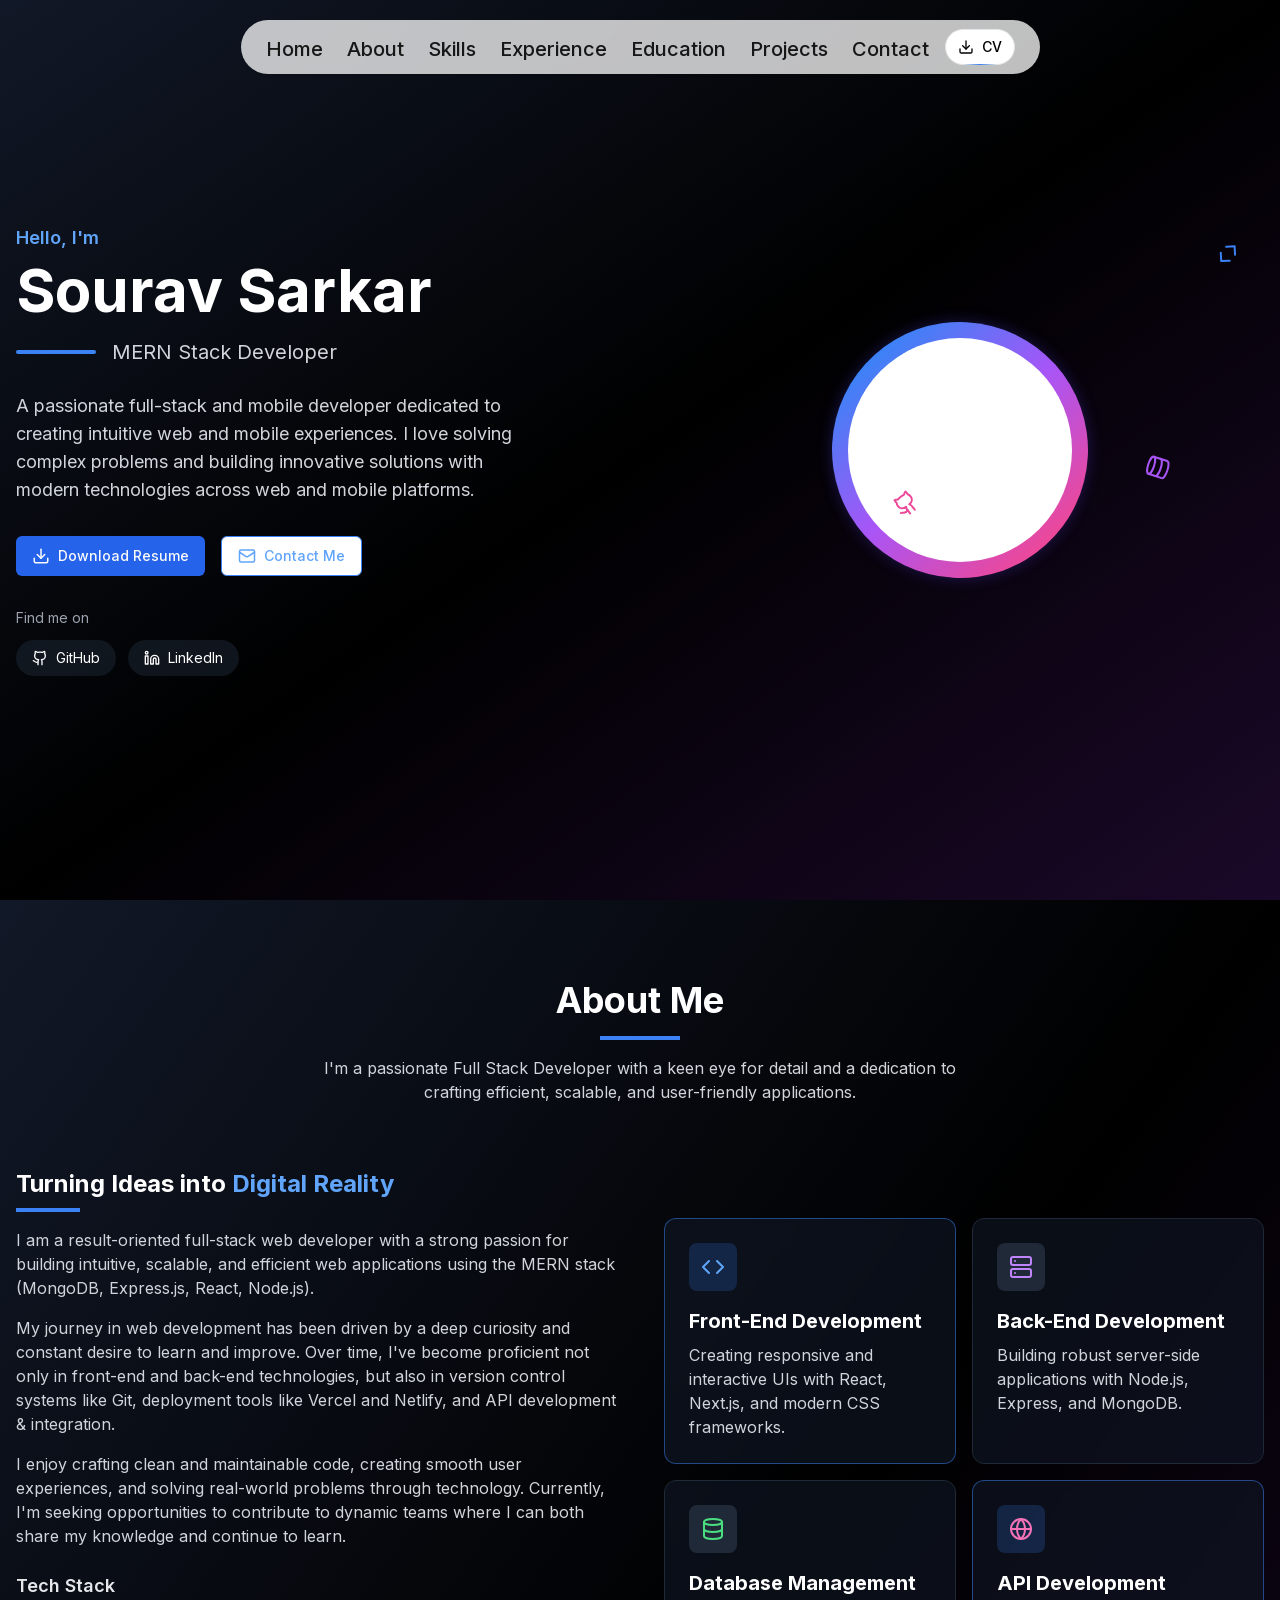
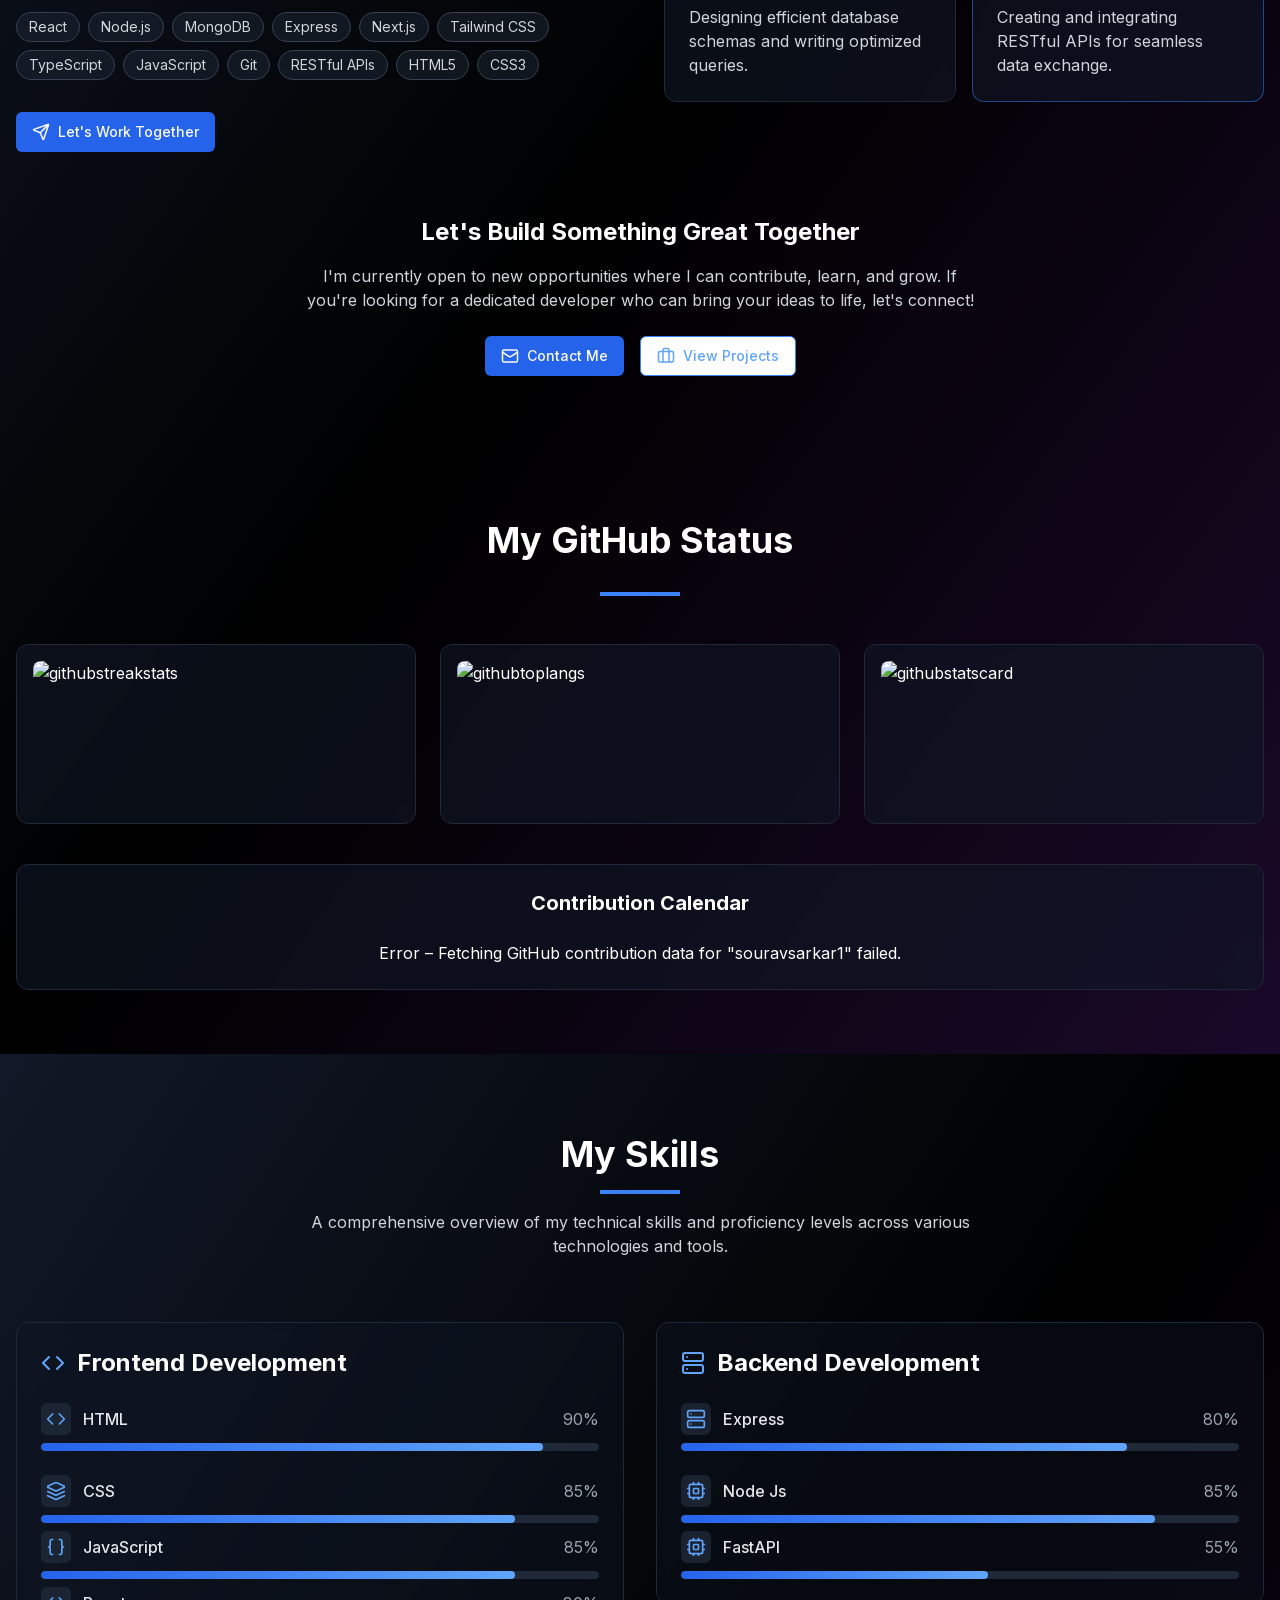
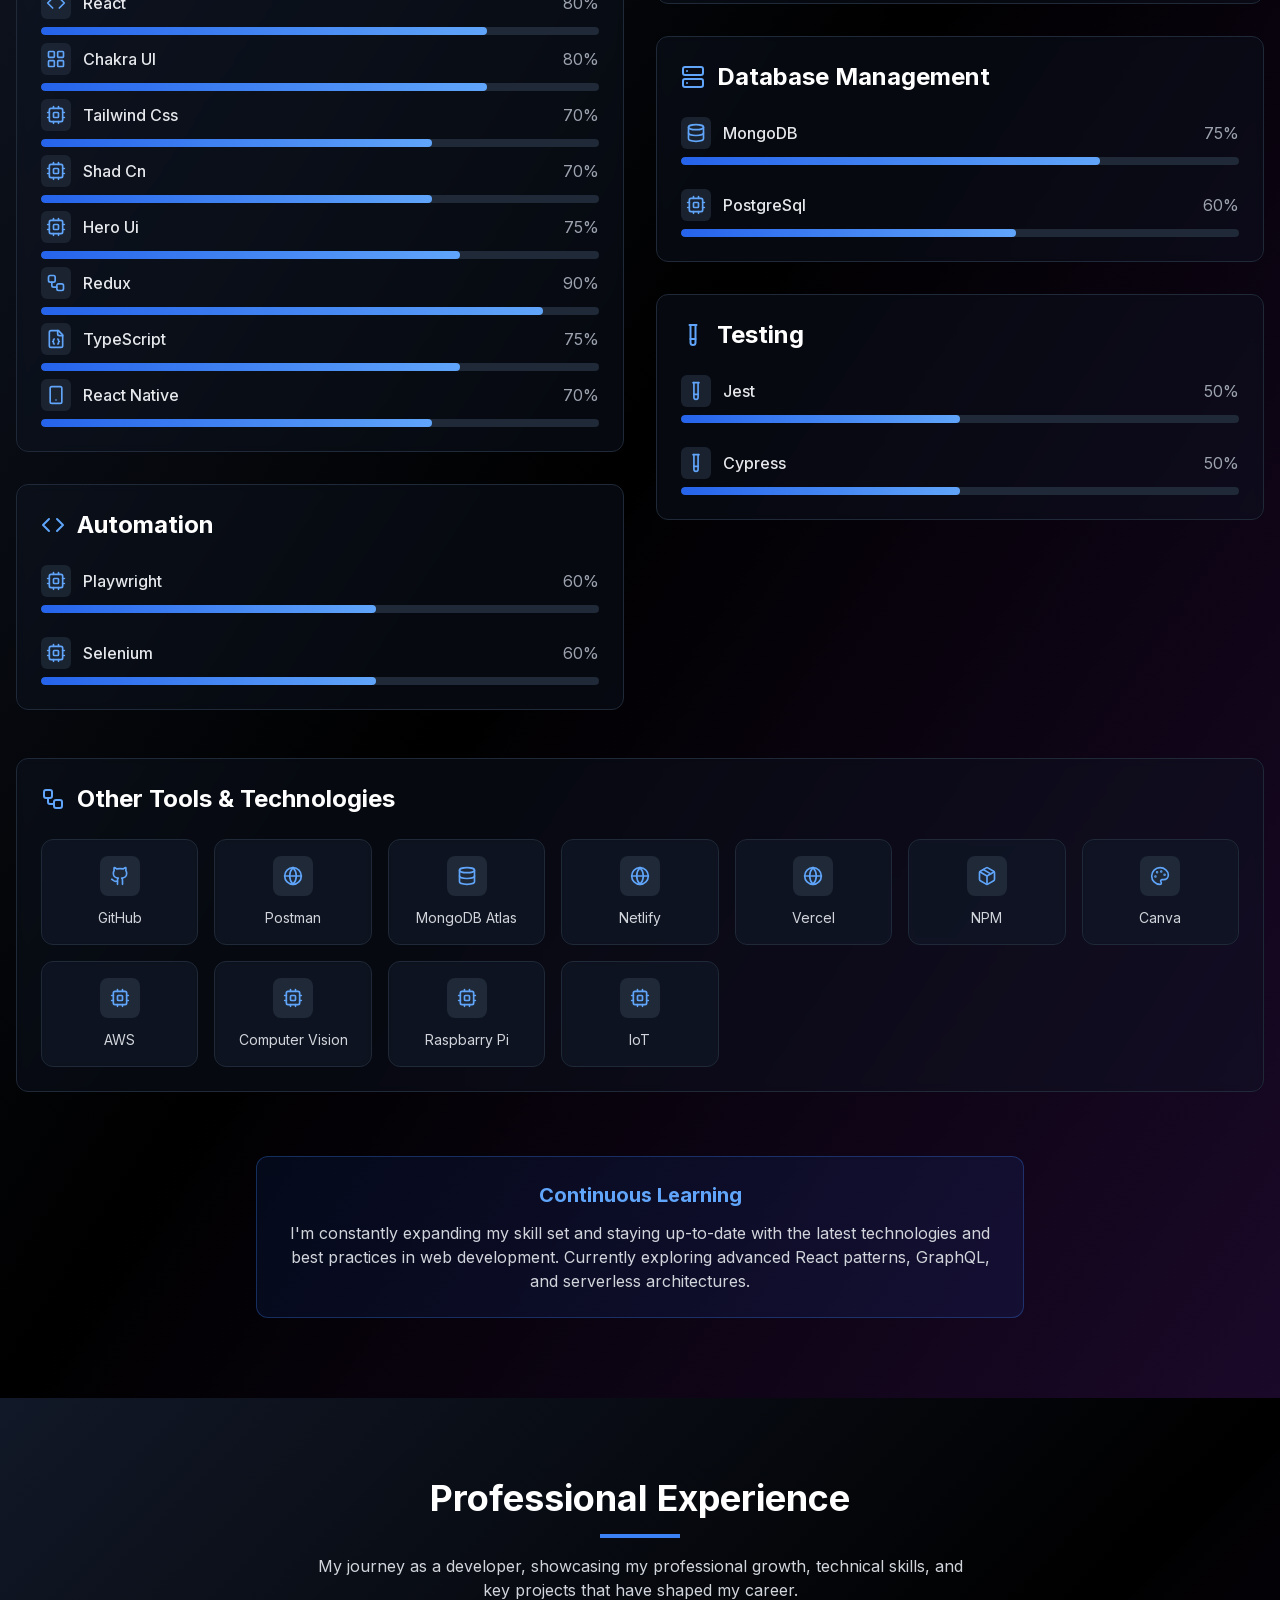
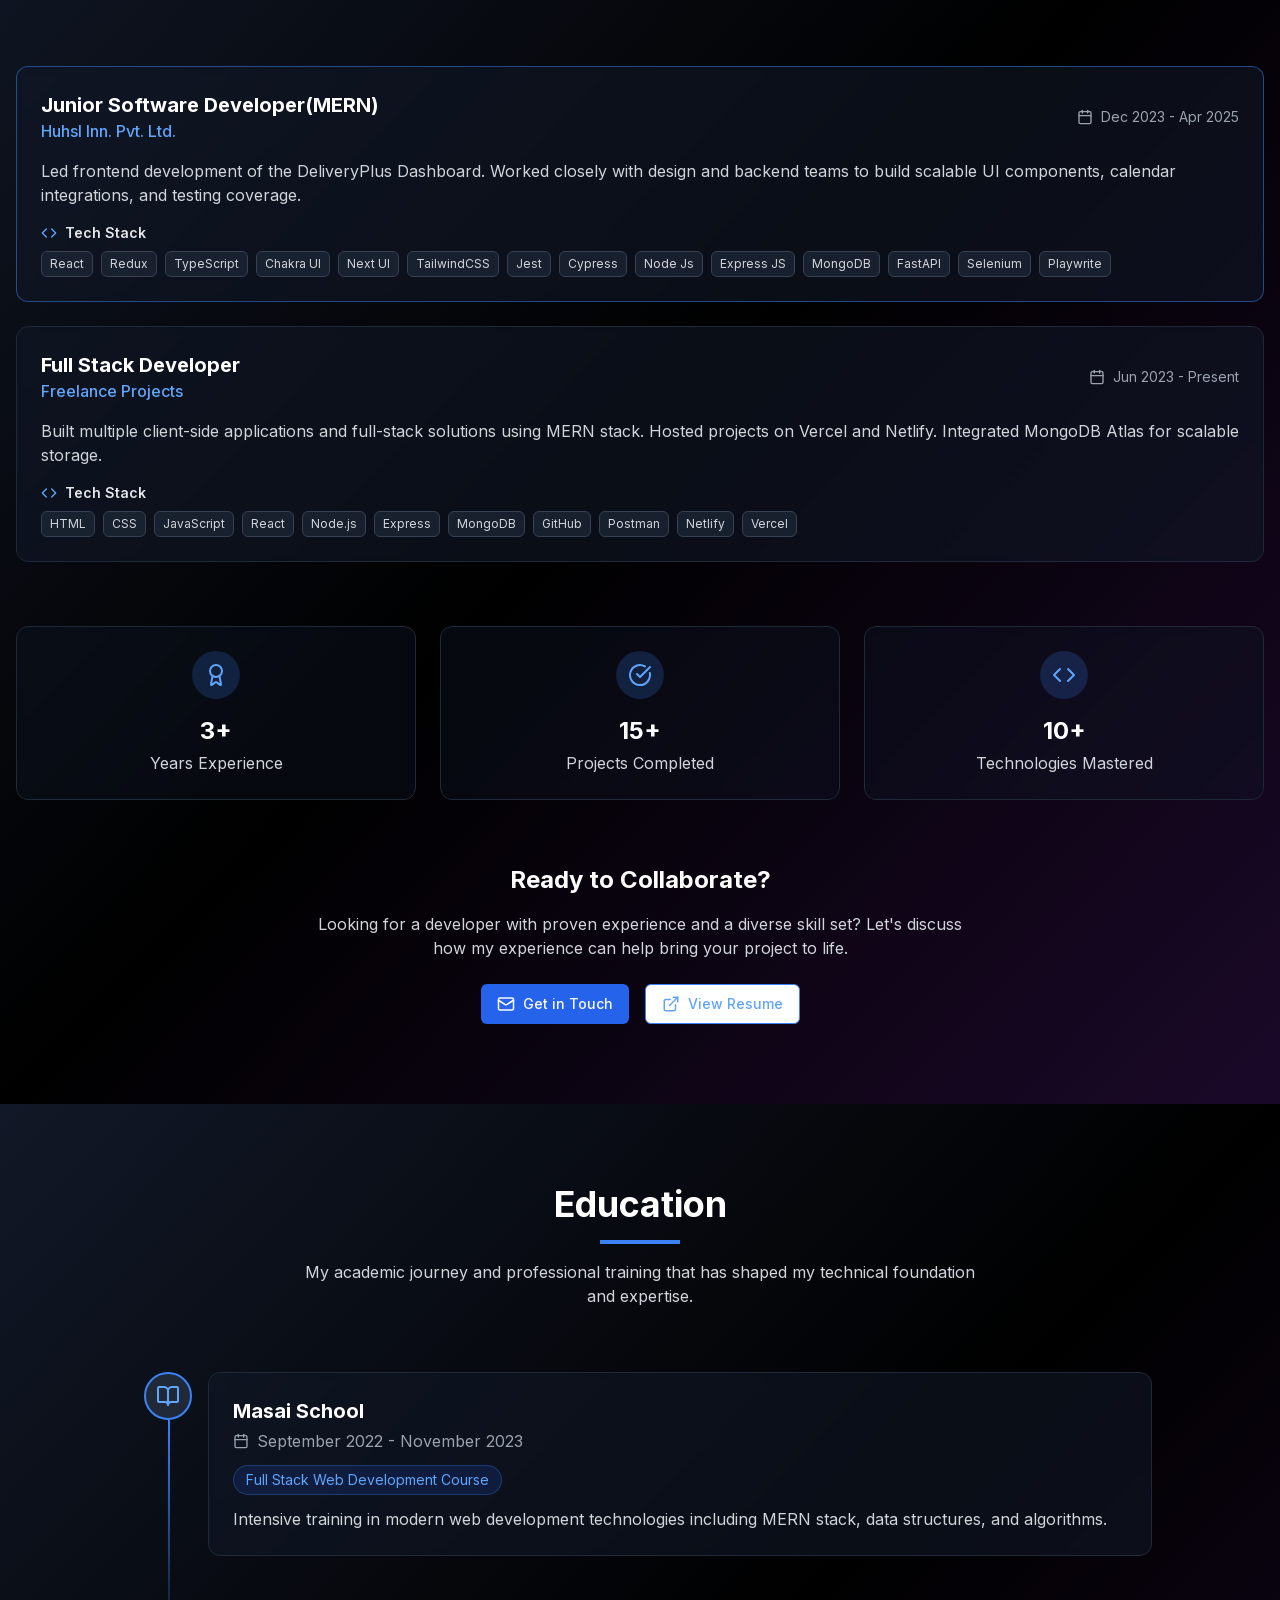
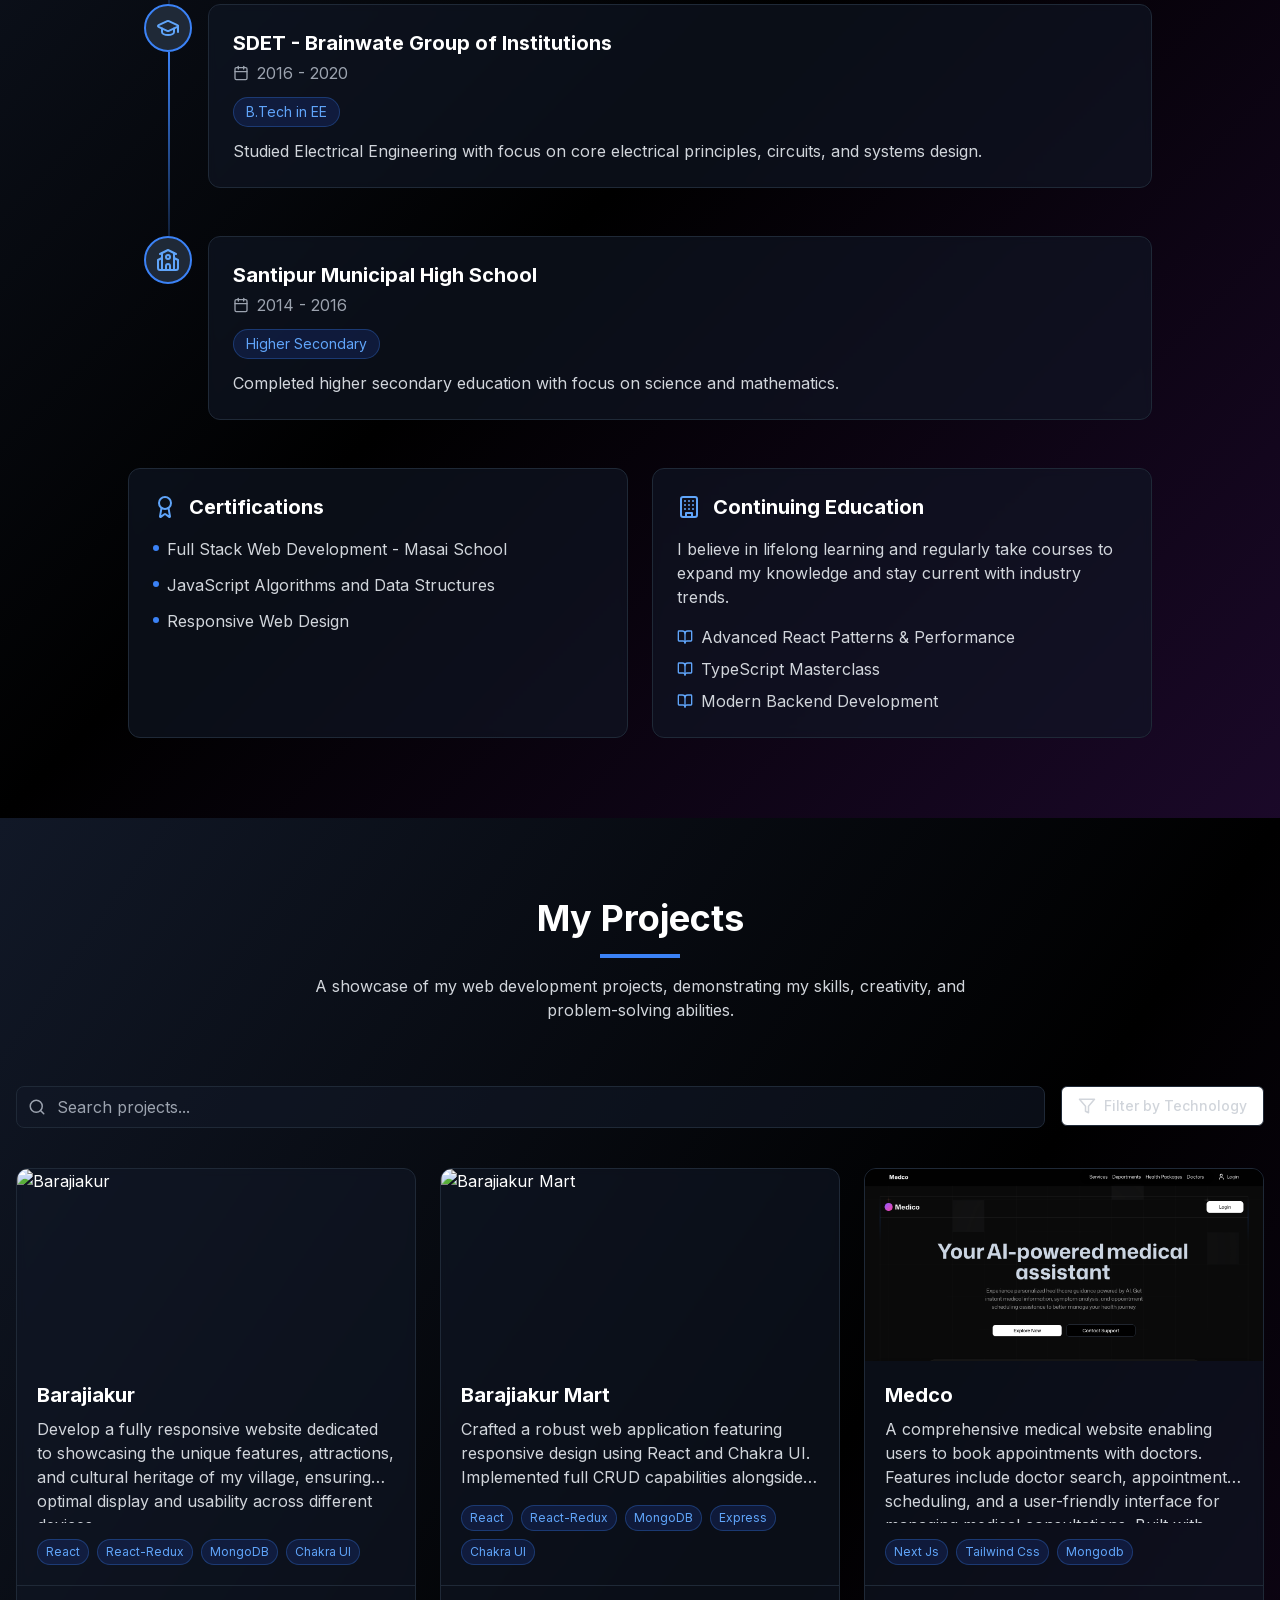
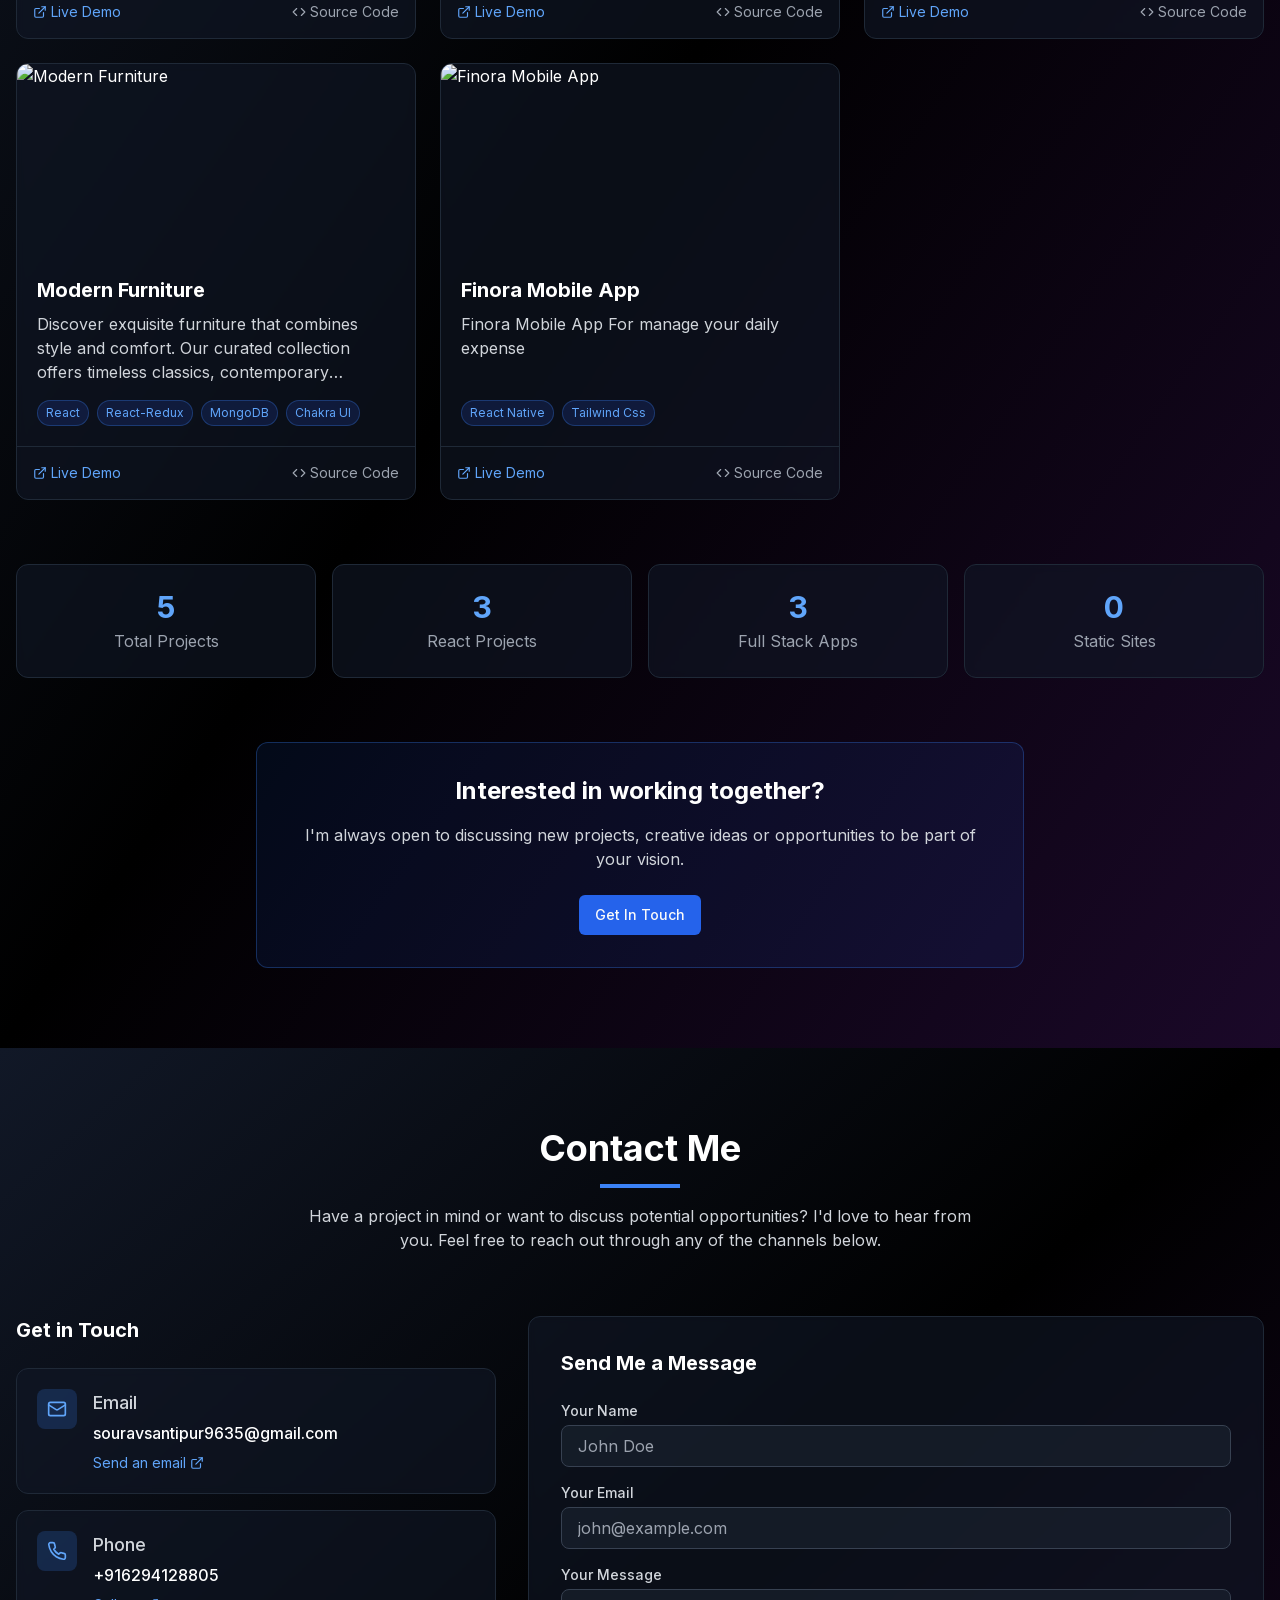
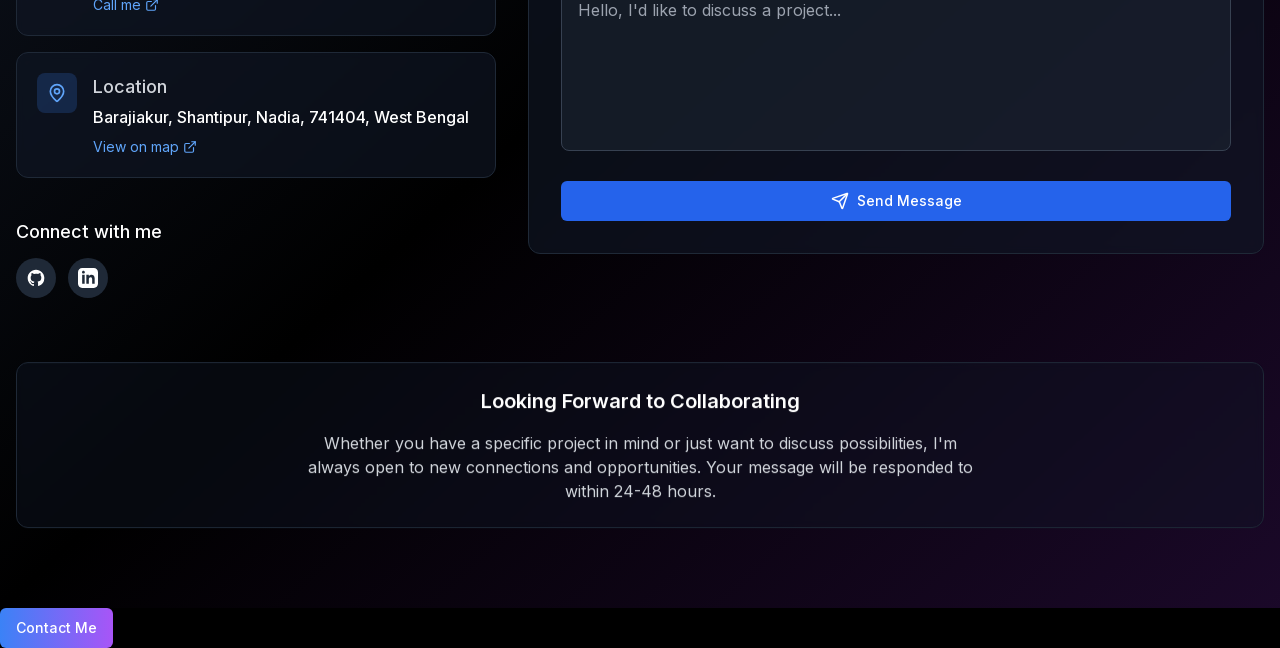
==== commit e5b0bc97: "Updates" ====
--- a/index.html
+++ b/index.html
@@ -1 +1 @@
-<!DOCTYPE html><html lang="en"><head><meta charSet="utf-8"/><meta name="viewport" content="width=device-width, initial-scale=1"/><link rel="preload" href="/_next/static/media/a34f9d1faa5f3315-s.p.woff2" as="font" crossorigin="" type="font/woff2"/><link rel="preload" as="image" href="https://i.postimg.cc/1RHqVHQM/IMG-20231102-094739-removebg-preview.png"/><link rel="preload" as="image" href="https://i.postimg.cc/L88n7MJF/image.png"/><link rel="preload" as="image" href="https://i.postimg.cc/GpN8GShw/image.png"/><link rel="preload" as="image" href="/medco.png"/><link rel="preload" as="image" href="https://i.postimg.cc/qvFM56f2/image.png"/><link rel="preload" as="image" href="https://media.licdn.com/dms/image/v2/D5622AQG20F3Sqz7NEg/feedshare-shrink_1280/B56ZZWcA0RGkAk-/0/1745206907225?e=1748476800&amp;v=beta&amp;t=VD-90iUdFyABS8Y9jXHB9FQq0eMsXnR_phxzmvFlrB0"/><link rel="stylesheet" href="/_next/static/css/2b8f57d4998e3117.css" data-precedence="next"/><link rel="preload" href="/_next/static/chunks/webpack-028da05438d4f042.js" as="script" fetchPriority="low"/><script src="/_next/static/chunks/fd9d1056-718890102883be35.js" async=""></script><script src="/_next/static/chunks/864-e04ff4b1afa4ac1c.js" async=""></script><script src="/_next/static/chunks/main-app-b7017db972bd04ad.js" async=""></script><title>Sourav Sarkar - Full Stack Developer</title><meta name="description" content="Portfolio website of Sourav Sarkar, a Full Stack Web Developer"/><link rel="icon" href="/favicon.ico"/><meta name="next-size-adjust"/><script src="/_next/static/chunks/polyfills-c67a75d1b6f99dc8.js" noModule=""></script></head><body class="__className_d65c78"><div class="w-full"><div class="fixed left-0 right-0 flex justify-center z-[5000] top-5"><div class="max-w-4xl w-auto mx-auto border border-transparent dark:border-white/[0.2] rounded-full dark:bg-black/75 bg-white/75 backdrop-blur-sm shadow-[0px_2px_3px_-1px_rgba(0,0,0,0.1),0px_1px_0px_0px_rgba(25,28,33,0.02),0px_0px_0px_1px_rgba(25,28,33,0.08)]" style="opacity:0;transform:translateY(-10px)"><div class="flex items-center justify-between px-4 md:px-6 py-2"><nav class="flex items-center justify-center gap-3 md:gap-6"><a class="relative dark:text-neutral-50 items-center flex flex-col space-y-1 text-neutral-900 dark:hover:text-neutral-300 hover:text-neutral-500 transition-colors cursor-pointer"><span class="block md:hidden"><svg xmlns="http://www.w3.org/2000/svg" width="24" height="24" viewBox="0 0 24 24" fill="none" stroke="currentColor" stroke-width="2" stroke-linecap="round" stroke-linejoin="round" class="lucide lucide-house h-4 w-4 text-neutral-500 dark:text-white"><path d="M15 21v-8a1 1 0 0 0-1-1h-4a1 1 0 0 0-1 1v8"></path><path d="M3 10a2 2 0 0 1 .709-1.528l7-5.999a2 2 0 0 1 2.582 0l7 5.999A2 2 0 0 1 21 10v9a2 2 0 0 1-2 2H5a2 2 0 0 1-2-2z"></path></svg></span><span class="hidden md:block text-xl font-medium">Home</span></a><a class="relative dark:text-neutral-50 items-center flex flex-col space-y-1 text-neutral-900 dark:hover:text-neutral-300 hover:text-neutral-500 transition-colors cursor-pointer"><span class="block md:hidden"><svg xmlns="http://www.w3.org/2000/svg" width="24" height="24" viewBox="0 0 24 24" fill="none" stroke="currentColor" stroke-width="2" stroke-linecap="round" stroke-linejoin="round" class="lucide lucide-user h-4 w-4 text-neutral-500 dark:text-white"><path d="M19 21v-2a4 4 0 0 0-4-4H9a4 4 0 0 0-4 4v2"></path><circle cx="12" cy="7" r="4"></circle></svg></span><span class="hidden md:block text-xl font-medium">About</span></a><a class="relative dark:text-neutral-50 items-center flex flex-col space-y-1 text-neutral-900 dark:hover:text-neutral-300 hover:text-neutral-500 transition-colors cursor-pointer"><span class="block md:hidden"><svg xmlns="http://www.w3.org/2000/svg" width="24" height="24" viewBox="0 0 24 24" fill="none" stroke="currentColor" stroke-width="2" stroke-linecap="round" stroke-linejoin="round" class="lucide lucide-file-text h-4 w-4 text-neutral-500 dark:text-white"><path d="M15 2H6a2 2 0 0 0-2 2v16a2 2 0 0 0 2 2h12a2 2 0 0 0 2-2V7Z"></path><path d="M14 2v4a2 2 0 0 0 2 2h4"></path><path d="M10 9H8"></path><path d="M16 13H8"></path><path d="M16 17H8"></path></svg></span><span class="hidden md:block text-xl font-medium">Skills</span></a><a class="relative dark:text-neutral-50 items-center flex flex-col space-y-1 text-neutral-900 dark:hover:text-neutral-300 hover:text-neutral-500 transition-colors cursor-pointer"><span class="block md:hidden"><svg xmlns="http://www.w3.org/2000/svg" width="24" height="24" viewBox="0 0 24 24" fill="none" stroke="currentColor" stroke-width="2" stroke-linecap="round" stroke-linejoin="round" class="lucide lucide-briefcase h-4 w-4 text-neutral-500 dark:text-white"><path d="M16 20V4a2 2 0 0 0-2-2h-4a2 2 0 0 0-2 2v16"></path><rect width="20" height="14" x="2" y="6" rx="2"></rect></svg></span><span class="hidden md:block text-xl font-medium">Experience</span></a><a class="relative dark:text-neutral-50 items-center flex flex-col space-y-1 text-neutral-900 dark:hover:text-neutral-300 hover:text-neutral-500 transition-colors cursor-pointer"><span class="block md:hidden"><svg xmlns="http://www.w3.org/2000/svg" width="24" height="24" viewBox="0 0 24 24" fill="none" stroke="currentColor" stroke-width="2" stroke-linecap="round" stroke-linejoin="round" class="lucide lucide-graduation-cap h-4 w-4 text-neutral-500 dark:text-white"><path d="M21.42 10.922a1 1 0 0 0-.019-1.838L12.83 5.18a2 2 0 0 0-1.66 0L2.6 9.08a1 1 0 0 0 0 1.832l8.57 3.908a2 2 0 0 0 1.66 0z"></path><path d="M22 10v6"></path><path d="M6 12.5V16a6 3 0 0 0 12 0v-3.5"></path></svg></span><span class="hidden md:block text-xl font-medium">Education</span></a><a class="relative dark:text-neutral-50 items-center flex flex-col space-y-1 text-neutral-900 dark:hover:text-neutral-300 hover:text-neutral-500 transition-colors cursor-pointer"><span class="block md:hidden"><svg xmlns="http://www.w3.org/2000/svg" width="24" height="24" viewBox="0 0 24 24" fill="none" stroke="currentColor" stroke-width="2" stroke-linecap="round" stroke-linejoin="round" class="lucide lucide-code h-4 w-4 text-neutral-500 dark:text-white"><polyline points="16 18 22 12 16 6"></polyline><polyline points="8 6 2 12 8 18"></polyline></svg></span><span class="hidden md:block text-xl font-medium">Projects</span></a><a class="relative dark:text-neutral-50 items-center flex flex-col space-y-1 text-neutral-900 dark:hover:text-neutral-300 hover:text-neutral-500 transition-colors cursor-pointer"><span class="block md:hidden"><svg xmlns="http://www.w3.org/2000/svg" width="24" height="24" viewBox="0 0 24 24" fill="none" stroke="currentColor" stroke-width="2" stroke-linecap="round" stroke-linejoin="round" class="lucide lucide-message-circle h-4 w-4 text-neutral-500 dark:text-white"><path d="M7.9 20A9 9 0 1 0 4 16.1L2 22Z"></path></svg></span><span class="hidden md:block text-xl font-medium">Contact</span></a></nav><div class="flex items-center gap-2 ml-2 md:ml-4"><button class="inline-flex items-center justify-center whitespace-nowrap text-sm font-medium ring-offset-background transition-colors focus-visible:outline-none focus-visible:ring-2 focus-visible:ring-ring focus-visible:ring-offset-2 disabled:pointer-events-none disabled:opacity-50 border bg-background hover:bg-accent hover:text-accent-foreground h-9 px-3 relative border-neutral-200 dark:border-white/[0.2] text-black dark:text-white rounded-full"><svg xmlns="http://www.w3.org/2000/svg" width="24" height="24" viewBox="0 0 24 24" fill="none" stroke="currentColor" stroke-width="2" stroke-linecap="round" stroke-linejoin="round" class="lucide lucide-download h-4 w-4 md:mr-2"><path d="M21 15v4a2 2 0 0 1-2 2H5a2 2 0 0 1-2-2v-4"></path><polyline points="7 10 12 15 17 10"></polyline><line x1="12" x2="12" y1="15" y2="3"></line></svg><span class="hidden md:inline">CV</span><span class="absolute inset-x-0 w-1/2 mx-auto -bottom-px bg-gradient-to-r from-transparent via-blue-500 to-transparent h-px"></span></button></div></div></div></div></div><script>!function(){try{var d=document.documentElement,c=d.classList;c.remove('light','dark');var e=localStorage.getItem('theme');if('system'===e||(!e&&true)){var t='(prefers-color-scheme: dark)',m=window.matchMedia(t);if(m.media!==t||m.matches){d.style.colorScheme = 'dark';c.add('dark')}else{d.style.colorScheme = 'light';c.add('light')}}else if(e){c.add(e|| '')}if(e==='light'||e==='dark')d.style.colorScheme=e}catch(e){}}()</script><div class="min-h-screen bg-black text-white"><section id="home" class="min-h-screen"><div class="bg-gradient-to-br from-gray-900 via-black to-purple-900/30 text-white"><section class="min-h-screen w-full flex items-center justify-center px-4 py-12 sm:py-16"><div class="container mx-auto max-w-7xl grid grid-cols-1 md:grid-cols-2 gap-8 items-center z-10"><div class="text-center md:text-left order-2 md:order-1" style="opacity:0;transform:translateY(20px)"><div class="mb-6"><h2 class="text-lg font-semibold text-blue-400 mb-2">Hello, I&#x27;m</h2><h1 class="text-4xl sm:text-5xl md:text-6xl font-bold mb-4 leading-tight text-white">Sourav Sarkar</h1><div class="flex items-center justify-center md:justify-start"><div class="flex items-center justify-center md:justify-start"><div class="h-1 w-12 sm:w-20 bg-blue-500 rounded-full mr-4"></div><div class="h-8 flex items-center"><h3 class="text-lg sm:text-xl text-gray-300" style="opacity:0;transform:translateY(10px)">Full Stack Developer</h3></div></div></div></div><p class="text-base sm:text-lg max-w-lg mx-auto md:mx-0 mb-8 text-gray-300">A passionate full-stack and mobile developer dedicated to creating intuitive web and mobile experiences. I love solving complex problems and building innovative solutions with modern technologies across web and mobile platforms.</p><div class="flex flex-wrap gap-4 justify-center md:justify-start"><button class="inline-flex items-center justify-center whitespace-nowrap rounded-md text-sm font-medium ring-offset-background transition-colors focus-visible:outline-none focus-visible:ring-2 focus-visible:ring-ring focus-visible:ring-offset-2 disabled:pointer-events-none disabled:opacity-50 text-primary-foreground h-10 px-4 py-2 bg-blue-600 hover:bg-blue-700 gap-2"><svg xmlns="http://www.w3.org/2000/svg" width="18" height="18" viewBox="0 0 24 24" fill="none" stroke="currentColor" stroke-width="2" stroke-linecap="round" stroke-linejoin="round" class="lucide lucide-download"><path d="M21 15v4a2 2 0 0 1-2 2H5a2 2 0 0 1-2-2v-4"></path><polyline points="7 10 12 15 17 10"></polyline><line x1="12" x2="12" y1="15" y2="3"></line></svg> <span class="xs:inline">Download Resume</span></button><button class="inline-flex items-center justify-center whitespace-nowrap rounded-md text-sm font-medium ring-offset-background transition-colors focus-visible:outline-none focus-visible:ring-2 focus-visible:ring-ring focus-visible:ring-offset-2 disabled:pointer-events-none disabled:opacity-50 border bg-background hover:text-accent-foreground h-10 px-4 py-2 border-blue-500 text-blue-400 hover:bg-blue-900/20 gap-2"><svg xmlns="http://www.w3.org/2000/svg" width="18" height="18" viewBox="0 0 24 24" fill="none" stroke="currentColor" stroke-width="2" stroke-linecap="round" stroke-linejoin="round" class="lucide lucide-mail"><rect width="20" height="16" x="2" y="4" rx="2"></rect><path d="m22 7-8.97 5.7a1.94 1.94 0 0 1-2.06 0L2 7"></path></svg> <span class="xs:inline">Contact Me</span></button></div><div class="mt-8"><p class="text-sm text-gray-400 mb-3 text-center md:text-left">Find me on</p><div class="flex flex-wrap gap-3 justify-center md:justify-start"><a href="https://github.com/souravsarkar1" target="_blank" rel="noopener noreferrer" class="flex items-center gap-2 px-3 py-2 text-sm sm:px-4 rounded-full bg-gray-800/50 hover:bg-gray-700/50 transition-colors duration-300"><svg xmlns="http://www.w3.org/2000/svg" width="16" height="16" viewBox="0 0 24 24" fill="none" stroke="currentColor" stroke-width="2" stroke-linecap="round" stroke-linejoin="round" class="lucide lucide-github"><path d="M15 22v-4a4.8 4.8 0 0 0-1-3.5c3 0 6-2 6-5.5.08-1.25-.27-2.48-1-3.5.28-1.15.28-2.35 0-3.5 0 0-1 0-3 1.5-2.64-.5-5.36-.5-8 0C6 2 5 2 5 2c-.3 1.15-.3 2.35 0 3.5A5.403 5.403 0 0 0 4 9c0 3.5 3 5.5 6 5.5-.39.49-.68 1.05-.85 1.65-.17.6-.22 1.23-.15 1.85v4"></path><path d="M9 18c-4.51 2-5-2-7-2"></path></svg><span class="hidden sm:inline">GitHub</span></a><a href="https://www.linkedin.com/in/sourav-sarkar-2b5a2a212/" target="_blank" rel="noopener noreferrer" class="flex items-center gap-2 px-3 py-2 text-sm sm:px-4 rounded-full bg-gray-800/50 hover:bg-gray-700/50 transition-colors duration-300"><svg xmlns="http://www.w3.org/2000/svg" width="16" height="16" viewBox="0 0 24 24" fill="none" stroke="currentColor" stroke-width="2" stroke-linecap="round" stroke-linejoin="round" class="lucide lucide-linkedin"><path d="M16 8a6 6 0 0 1 6 6v7h-4v-7a2 2 0 0 0-2-2 2 2 0 0 0-2 2v7h-4v-7a6 6 0 0 1 6-6z"></path><rect width="4" height="12" x="2" y="9"></rect><circle cx="4" cy="4" r="2"></circle></svg><span class="hidden sm:inline">LinkedIn</span></a></div></div></div><div class="order-1 md:order-2 h-96" style="opacity:0;transform:scale(0.95)"><div class="relative w-full h-full flex items-center justify-center"><div class="transition-all duration-500 scale-100"><div class="w-64 h-64 rounded-full bg-gradient-to-r from-blue-500 via-purple-500 to-pink-500" style="transform:rotate(0deg);box-shadow:0 0 15px rgba(79, 70, 229, 0.3)"></div><div class="absolute inset-0 flex items-center justify-center"><div class="w-56 h-56 rounded-full bg-white dark:bg-gray-900 flex items-center justify-center overflow-hidden"><div class="flex justify-center items-center w-full h-full" style="opacity:0;transform:scale(0.9)"><img src="https://i.postimg.cc/1RHqVHQM/IMG-20231102-094739-removebg-preview.png" alt="Sourav Sarkar" class="w-full h-full object-cover rounded-full"/></div></div></div></div><div class="absolute" style="top:15%;right:15%;transform:rotate(0deg) translateX(100px)"><svg xmlns="http://www.w3.org/2000/svg" width="24" height="24" viewBox="0 0 24 24" fill="none" stroke="currentColor" stroke-width="2" stroke-linecap="round" stroke-linejoin="round" class="lucide lucide-code text-blue-500"><polyline points="16 18 22 12 16 6"></polyline><polyline points="8 6 2 12 8 18"></polyline></svg></div><div class="absolute" style="bottom:20%;right:20%;transform:rotate(0deg) translateX(90px)"><svg xmlns="http://www.w3.org/2000/svg" width="24" height="24" viewBox="0 0 24 24" fill="none" stroke="currentColor" stroke-width="2" stroke-linecap="round" stroke-linejoin="round" class="lucide lucide-database text-purple-500"><ellipse cx="12" cy="5" rx="9" ry="3"></ellipse><path d="M3 5V19A9 3 0 0 0 21 19V5"></path><path d="M3 12A9 3 0 0 0 21 12"></path></svg></div><div class="absolute" style="bottom:15%;left:25%;transform:rotate(0deg) translateX(110px)"><svg xmlns="http://www.w3.org/2000/svg" width="24" height="24" viewBox="0 0 24 24" fill="none" stroke="currentColor" stroke-width="2" stroke-linecap="round" stroke-linejoin="round" class="lucide lucide-github text-pink-500"><path d="M15 22v-4a4.8 4.8 0 0 0-1-3.5c3 0 6-2 6-5.5.08-1.25-.27-2.48-1-3.5.28-1.15.28-2.35 0-3.5 0 0-1 0-3 1.5-2.64-.5-5.36-.5-8 0C6 2 5 2 5 2c-.3 1.15-.3 2.35 0 3.5A5.403 5.403 0 0 0 4 9c0 3.5 3 5.5 6 5.5-.39.49-.68 1.05-.85 1.65-.17.6-.22 1.23-.15 1.85v4"></path><path d="M9 18c-4.51 2-5-2-7-2"></path></svg></div></div></div></div></section></div></section><section id="about" class="min-h-screen"><div class="bg-gradient-to-br from-gray-900 via-black to-purple-900/30 text-white"><section class="w-full py-20 px-4"><div class="container mx-auto max-w-7xl"><div class="text-center mb-16" style="opacity:0;transform:translateY(-20px)"><h2 class="text-3xl md:text-4xl font-bold mb-4">About Me</h2><div class="h-1 w-20 bg-blue-500 mx-auto mb-4"></div><p class="text-gray-300 max-w-2xl mx-auto">I&#x27;m a passionate Full Stack Developer with a keen eye for detail and a dedication to crafting efficient, scalable, and user-friendly applications.</p></div><div class="grid grid-cols-1 md:grid-cols-2 gap-12 items-center mb-16"><div style="opacity:0"><div class="mb-6" style="opacity:0;transform:translateY(20px)"><h3 class="text-2xl font-bold mb-2 text-white">Turning Ideas into <span class="text-blue-400">Digital Reality</span></h3><div class="h-1 w-16 bg-blue-500 mb-4"></div><p class="text-gray-300 mb-4">I am a result-oriented full-stack web developer with a strong passion for building intuitive, scalable, and efficient web applications using the MERN stack (MongoDB, Express.js, React, Node.js).</p><p class="text-gray-300 mb-4">My journey in web development has been driven by a deep curiosity and constant desire to learn and improve. Over time, I&#x27;ve become proficient not only in front-end and back-end technologies, but also in version control systems like Git, deployment tools like Vercel and Netlify, and API development &amp; integration.</p><p class="text-gray-300">I enjoy crafting clean and maintainable code, creating smooth user experiences, and solving real-world problems through technology. Currently, I&#x27;m seeking opportunities to contribute to dynamic teams where I can both share my knowledge and continue to learn.</p></div><div class="mb-8" style="opacity:0;transform:translateY(20px)"><h4 class="text-lg font-semibold mb-3 text-gray-200">Tech Stack</h4><div class="flex flex-wrap gap-2"><div class="px-3 py-1 bg-gray-800/50 rounded-full text-sm text-gray-300 border border-gray-700 hover:border-blue-500 transition-colors duration-300">React</div><div class="px-3 py-1 bg-gray-800/50 rounded-full text-sm text-gray-300 border border-gray-700 hover:border-blue-500 transition-colors duration-300">Node.js</div><div class="px-3 py-1 bg-gray-800/50 rounded-full text-sm text-gray-300 border border-gray-700 hover:border-blue-500 transition-colors duration-300">MongoDB</div><div class="px-3 py-1 bg-gray-800/50 rounded-full text-sm text-gray-300 border border-gray-700 hover:border-blue-500 transition-colors duration-300">Express</div><div class="px-3 py-1 bg-gray-800/50 rounded-full text-sm text-gray-300 border border-gray-700 hover:border-blue-500 transition-colors duration-300">Next.js</div><div class="px-3 py-1 bg-gray-800/50 rounded-full text-sm text-gray-300 border border-gray-700 hover:border-blue-500 transition-colors duration-300">Tailwind CSS</div><div class="px-3 py-1 bg-gray-800/50 rounded-full text-sm text-gray-300 border border-gray-700 hover:border-blue-500 transition-colors duration-300">TypeScript</div><div class="px-3 py-1 bg-gray-800/50 rounded-full text-sm text-gray-300 border border-gray-700 hover:border-blue-500 transition-colors duration-300">JavaScript</div><div class="px-3 py-1 bg-gray-800/50 rounded-full text-sm text-gray-300 border border-gray-700 hover:border-blue-500 transition-colors duration-300">Git</div><div class="px-3 py-1 bg-gray-800/50 rounded-full text-sm text-gray-300 border border-gray-700 hover:border-blue-500 transition-colors duration-300">RESTful APIs</div><div class="px-3 py-1 bg-gray-800/50 rounded-full text-sm text-gray-300 border border-gray-700 hover:border-blue-500 transition-colors duration-300">HTML5</div><div class="px-3 py-1 bg-gray-800/50 rounded-full text-sm text-gray-300 border border-gray-700 hover:border-blue-500 transition-colors duration-300">CSS3</div></div></div><div style="opacity:0;transform:translateY(20px)"><button class="inline-flex items-center justify-center whitespace-nowrap rounded-md text-sm font-medium ring-offset-background transition-colors focus-visible:outline-none focus-visible:ring-2 focus-visible:ring-ring focus-visible:ring-offset-2 disabled:pointer-events-none disabled:opacity-50 text-primary-foreground h-10 px-4 py-2 bg-blue-600 hover:bg-blue-700 gap-2"><svg xmlns="http://www.w3.org/2000/svg" width="18" height="18" viewBox="0 0 24 24" fill="none" stroke="currentColor" stroke-width="2" stroke-linecap="round" stroke-linejoin="round" class="lucide lucide-send"><path d="M14.536 21.686a.5.5 0 0 0 .937-.024l6.5-19a.496.496 0 0 0-.635-.635l-19 6.5a.5.5 0 0 0-.024.937l7.93 3.18a2 2 0 0 1 1.112 1.11z"></path><path d="m21.854 2.147-10.94 10.939"></path></svg> Let&#x27;s Work Together</button></div></div><div class="grid grid-cols-1 sm:grid-cols-2 gap-4"><div class="bg-gray-900/60 backdrop-blur-sm p-6 rounded-xl border border-blue-500/50 hover:border-blue-500/50 transition-all duration-300" style="opacity:0;transform:translateY(20px)"><div class="w-12 h-12 mb-4 rounded-lg flex items-center justify-center bg-blue-500/20"><svg xmlns="http://www.w3.org/2000/svg" width="24" height="24" viewBox="0 0 24 24" fill="none" stroke="currentColor" stroke-width="2" stroke-linecap="round" stroke-linejoin="round" class="lucide lucide-code text-blue-400"><polyline points="16 18 22 12 16 6"></polyline><polyline points="8 6 2 12 8 18"></polyline></svg></div><h3 class="text-xl font-bold mb-2 text-white">Front-End Development</h3><p class="text-gray-300">Creating responsive and interactive UIs with React, Next.js, and modern CSS frameworks.</p></div><div class="bg-gray-900/60 backdrop-blur-sm p-6 rounded-xl border border-gray-800 hover:border-blue-500/50 transition-all duration-300" style="opacity:0;transform:translateY(20px)"><div class="w-12 h-12 mb-4 rounded-lg flex items-center justify-center bg-gray-800"><svg xmlns="http://www.w3.org/2000/svg" width="24" height="24" viewBox="0 0 24 24" fill="none" stroke="currentColor" stroke-width="2" stroke-linecap="round" stroke-linejoin="round" class="lucide lucide-server text-purple-400"><rect width="20" height="8" x="2" y="2" rx="2" ry="2"></rect><rect width="20" height="8" x="2" y="14" rx="2" ry="2"></rect><line x1="6" x2="6.01" y1="6" y2="6"></line><line x1="6" x2="6.01" y1="18" y2="18"></line></svg></div><h3 class="text-xl font-bold mb-2 text-white">Back-End Development</h3><p class="text-gray-300">Building robust server-side applications with Node.js, Express, and MongoDB.</p></div><div class="bg-gray-900/60 backdrop-blur-sm p-6 rounded-xl border border-gray-800 hover:border-blue-500/50 transition-all duration-300" style="opacity:0;transform:translateY(20px)"><div class="w-12 h-12 mb-4 rounded-lg flex items-center justify-center bg-gray-800"><svg xmlns="http://www.w3.org/2000/svg" width="24" height="24" viewBox="0 0 24 24" fill="none" stroke="currentColor" stroke-width="2" stroke-linecap="round" stroke-linejoin="round" class="lucide lucide-database text-green-400"><ellipse cx="12" cy="5" rx="9" ry="3"></ellipse><path d="M3 5V19A9 3 0 0 0 21 19V5"></path><path d="M3 12A9 3 0 0 0 21 12"></path></svg></div><h3 class="text-xl font-bold mb-2 text-white">Database Management</h3><p class="text-gray-300">Designing efficient database schemas and writing optimized queries.</p></div><div class="bg-gray-900/60 backdrop-blur-sm p-6 rounded-xl border border-blue-500/50 hover:border-blue-500/50 transition-all duration-300" style="opacity:0;transform:translateY(20px)"><div class="w-12 h-12 mb-4 rounded-lg flex items-center justify-center bg-blue-500/20"><svg xmlns="http://www.w3.org/2000/svg" width="24" height="24" viewBox="0 0 24 24" fill="none" stroke="currentColor" stroke-width="2" stroke-linecap="round" stroke-linejoin="round" class="lucide lucide-globe text-pink-400"><circle cx="12" cy="12" r="10"></circle><path d="M12 2a14.5 14.5 0 0 0 0 20 14.5 14.5 0 0 0 0-20"></path><path d="M2 12h20"></path></svg></div><h3 class="text-xl font-bold mb-2 text-white">API Development</h3><p class="text-gray-300">Creating and integrating RESTful APIs for seamless data exchange.</p></div></div></div><div class="text-center" style="opacity:0;transform:translateY(20px)"><h3 class="text-2xl font-bold mb-4">Let&#x27;s Build Something Great Together</h3><p class="text-gray-300 max-w-2xl mx-auto mb-6">I&#x27;m currently open to new opportunities where I can contribute, learn, and grow. If you&#x27;re looking for a dedicated developer who can bring your ideas to life, let&#x27;s connect!</p><div class="flex gap-4 justify-center"><button class="inline-flex items-center justify-center whitespace-nowrap rounded-md text-sm font-medium ring-offset-background transition-colors focus-visible:outline-none focus-visible:ring-2 focus-visible:ring-ring focus-visible:ring-offset-2 disabled:pointer-events-none disabled:opacity-50 text-primary-foreground h-10 px-4 py-2 bg-blue-600 hover:bg-blue-700 gap-2"><svg xmlns="http://www.w3.org/2000/svg" width="18" height="18" viewBox="0 0 24 24" fill="none" stroke="currentColor" stroke-width="2" stroke-linecap="round" stroke-linejoin="round" class="lucide lucide-mail"><rect width="20" height="16" x="2" y="4" rx="2"></rect><path d="m22 7-8.97 5.7a1.94 1.94 0 0 1-2.06 0L2 7"></path></svg> Contact Me</button><button class="inline-flex items-center justify-center whitespace-nowrap rounded-md text-sm font-medium ring-offset-background transition-colors focus-visible:outline-none focus-visible:ring-2 focus-visible:ring-ring focus-visible:ring-offset-2 disabled:pointer-events-none disabled:opacity-50 border bg-background hover:text-accent-foreground h-10 px-4 py-2 border-blue-500 text-blue-400 hover:bg-blue-900/20 gap-2"><svg xmlns="http://www.w3.org/2000/svg" width="18" height="18" viewBox="0 0 24 24" fill="none" stroke="currentColor" stroke-width="2" stroke-linecap="round" stroke-linejoin="round" class="lucide lucide-briefcase"><path d="M16 20V4a2 2 0 0 0-2-2h-4a2 2 0 0 0-2 2v16"></path><rect width="20" height="14" x="2" y="6" rx="2"></rect></svg> View Projects</button></div></div></div></section><section><div class="py-16 container mx-auto max-w-7xl px-4"><h2 class="text-3xl md:text-4xl font-bold mb-8 text-center">My GitHub Status</h2><div class="h-1 w-20 bg-blue-500 mx-auto mb-12"></div><div class="grid grid-cols-1 md:grid-cols-2 lg:grid-cols-3 gap-6"><div class="bg-gray-900/60 backdrop-blur-sm p-4 rounded-xl border border-gray-800 hover:border-blue-500/50 transition-all duration-300"><img alt="githubstreakstats" loading="lazy" width="500" height="200" decoding="async" data-nimg="1" class="w-full rounded-lg" style="color:transparent" src="https://github-readme-streak-stats.herokuapp.com/?user=souravsarkar1&amp;type=png)](https://git.io/streak-stats"/></div><div class="bg-gray-900/60 backdrop-blur-sm p-4 rounded-xl border border-gray-800 hover:border-blue-500/50 transition-all duration-300"><img alt="githubtoplangs" loading="lazy" width="500" height="200" decoding="async" data-nimg="1" class="w-full rounded-lg" style="color:transparent" src="https://github-readme-stats.vercel.app/api/top-langs/?username=souravsarkar1&amp;hide=html,css"/></div><div class="bg-gray-900/60 backdrop-blur-sm p-4 rounded-xl border border-gray-800 hover:border-blue-500/50 transition-all duration-300"><img alt="githubstatscard" loading="lazy" width="500" height="200" decoding="async" data-nimg="1" class="w-full rounded-lg" style="color:transparent" src="https://github-readme-stats.vercel.app/api?username=souravsarkar1&amp;show_icons=true&amp;theme=radical"/></div></div><div class="mt-10 p-6 bg-gray-900/60 backdrop-blur-sm rounded-xl border border-gray-800"><h3 class="text-xl font-bold mb-6 text-center">Contribution Calendar</h3><div class="flex justify-center"><article class="react-activity-calendar" style="width:max-content;max-width:100%;display:flex;flex-direction:column;gap:8px;font-size:14px"><div class="react-activity-calendar__scroll-container" style="max-width:100%;overflow-x:auto;overflow-y:hidden;padding-top:2px"><svg width="951" height="145" viewBox="0 0 951 145" class="react-activity-calendar__calendar" style="display:block;overflow:visible"><g transform="translate(0, 0)"><rect x="0" y="76" width="15" height="15" rx="2" ry="2" fill="hsl(0, 0%, 22%)" data-date="2025-01-01" data-level="0" style="stroke:rgba(255, 255, 255, 0.04)"></rect><rect x="0" y="94" width="15" height="15" rx="2" ry="2" fill="hsl(0, 0%, 22%)" data-date="2025-01-02" data-level="0" style="stroke:rgba(255, 255, 255, 0.04)"></rect><rect x="0" y="112" width="15" height="15" rx="2" ry="2" fill="hsl(0, 0%, 22%)" data-date="2025-01-03" data-level="0" style="stroke:rgba(255, 255, 255, 0.04)"></rect><rect x="0" y="130" width="15" height="15" rx="2" ry="2" fill="hsl(0, 0%, 22%)" data-date="2025-01-04" data-level="0" style="stroke:rgba(255, 255, 255, 0.04)"></rect></g><g transform="translate(18, 0)"><rect x="0" y="22" width="15" height="15" rx="2" ry="2" fill="hsl(0, 0%, 22%)" data-date="2025-01-05" data-level="0" style="stroke:rgba(255, 255, 255, 0.04)"></rect><rect x="0" y="40" width="15" height="15" rx="2" ry="2" fill="hsl(0, 0%, 22%)" data-date="2025-01-06" data-level="0" style="stroke:rgba(255, 255, 255, 0.04)"></rect><rect x="0" y="58" width="15" height="15" rx="2" ry="2" fill="hsl(0, 0%, 22%)" data-date="2025-01-07" data-level="0" style="stroke:rgba(255, 255, 255, 0.04)"></rect><rect x="0" y="76" width="15" height="15" rx="2" ry="2" fill="hsl(0, 0%, 22%)" data-date="2025-01-08" data-level="0" style="stroke:rgba(255, 255, 255, 0.04)"></rect><rect x="0" y="94" width="15" height="15" rx="2" ry="2" fill="hsl(0, 0%, 22%)" data-date="2025-01-09" data-level="0" style="stroke:rgba(255, 255, 255, 0.04)"></rect><rect x="0" y="112" width="15" height="15" rx="2" ry="2" fill="hsl(0, 0%, 22%)" data-date="2025-01-10" data-level="0" style="stroke:rgba(255, 255, 255, 0.04)"></rect><rect x="0" y="130" width="15" height="15" rx="2" ry="2" fill="hsl(0, 0%, 22%)" data-date="2025-01-11" data-level="0" style="stroke:rgba(255, 255, 255, 0.04)"></rect></g><g transform="translate(36, 0)"><rect x="0" y="22" width="15" height="15" rx="2" ry="2" fill="hsl(0, 0%, 22%)" data-date="2025-01-12" data-level="0" style="stroke:rgba(255, 255, 255, 0.04)"></rect><rect x="0" y="40" width="15" height="15" rx="2" ry="2" fill="hsl(0, 0%, 22%)" data-date="2025-01-13" data-level="0" style="stroke:rgba(255, 255, 255, 0.04)"></rect><rect x="0" y="58" width="15" height="15" rx="2" ry="2" fill="hsl(0, 0%, 22%)" data-date="2025-01-14" data-level="0" style="stroke:rgba(255, 255, 255, 0.04)"></rect><rect x="0" y="76" width="15" height="15" rx="2" ry="2" fill="hsl(0, 0%, 22%)" data-date="2025-01-15" data-level="0" style="stroke:rgba(255, 255, 255, 0.04)"></rect><rect x="0" y="94" width="15" height="15" rx="2" ry="2" fill="hsl(0, 0%, 22%)" data-date="2025-01-16" data-level="0" style="stroke:rgba(255, 255, 255, 0.04)"></rect><rect x="0" y="112" width="15" height="15" rx="2" ry="2" fill="hsl(0, 0%, 22%)" data-date="2025-01-17" data-level="0" style="stroke:rgba(255, 255, 255, 0.04)"></rect><rect x="0" y="130" width="15" height="15" rx="2" ry="2" fill="hsl(0, 0%, 22%)" data-date="2025-01-18" data-level="0" style="stroke:rgba(255, 255, 255, 0.04)"></rect></g><g transform="translate(54, 0)"><rect x="0" y="22" width="15" height="15" rx="2" ry="2" fill="hsl(0, 0%, 22%)" data-date="2025-01-19" data-level="0" style="stroke:rgba(255, 255, 255, 0.04)"></rect><rect x="0" y="40" width="15" height="15" rx="2" ry="2" fill="hsl(0, 0%, 22%)" data-date="2025-01-20" data-level="0" style="stroke:rgba(255, 255, 255, 0.04)"></rect><rect x="0" y="58" width="15" height="15" rx="2" ry="2" fill="hsl(0, 0%, 22%)" data-date="2025-01-21" data-level="0" style="stroke:rgba(255, 255, 255, 0.04)"></rect><rect x="0" y="76" width="15" height="15" rx="2" ry="2" fill="hsl(0, 0%, 22%)" data-date="2025-01-22" data-level="0" style="stroke:rgba(255, 255, 255, 0.04)"></rect><rect x="0" y="94" width="15" height="15" rx="2" ry="2" fill="hsl(0, 0%, 22%)" data-date="2025-01-23" data-level="0" style="stroke:rgba(255, 255, 255, 0.04)"></rect><rect x="0" y="112" width="15" height="15" rx="2" ry="2" fill="hsl(0, 0%, 22%)" data-date="2025-01-24" data-level="0" style="stroke:rgba(255, 255, 255, 0.04)"></rect><rect x="0" y="130" width="15" height="15" rx="2" ry="2" fill="hsl(0, 0%, 22%)" data-date="2025-01-25" data-level="0" style="stroke:rgba(255, 255, 255, 0.04)"></rect></g><g transform="translate(72, 0)"><rect x="0" y="22" width="15" height="15" rx="2" ry="2" fill="hsl(0, 0%, 22%)" data-date="2025-01-26" data-level="0" style="stroke:rgba(255, 255, 255, 0.04)"></rect><rect x="0" y="40" width="15" height="15" rx="2" ry="2" fill="hsl(0, 0%, 22%)" data-date="2025-01-27" data-level="0" style="stroke:rgba(255, 255, 255, 0.04)"></rect><rect x="0" y="58" width="15" height="15" rx="2" ry="2" fill="hsl(0, 0%, 22%)" data-date="2025-01-28" data-level="0" style="stroke:rgba(255, 255, 255, 0.04)"></rect><rect x="0" y="76" width="15" height="15" rx="2" ry="2" fill="hsl(0, 0%, 22%)" data-date="2025-01-29" data-level="0" style="stroke:rgba(255, 255, 255, 0.04)"></rect><rect x="0" y="94" width="15" height="15" rx="2" ry="2" fill="hsl(0, 0%, 22%)" data-date="2025-01-30" data-level="0" style="stroke:rgba(255, 255, 255, 0.04)"></rect><rect x="0" y="112" width="15" height="15" rx="2" ry="2" fill="hsl(0, 0%, 22%)" data-date="2025-01-31" data-level="0" style="stroke:rgba(255, 255, 255, 0.04)"></rect><rect x="0" y="130" width="15" height="15" rx="2" ry="2" fill="hsl(0, 0%, 22%)" data-date="2025-02-01" data-level="0" style="stroke:rgba(255, 255, 255, 0.04)"></rect></g><g transform="translate(90, 0)"><rect x="0" y="22" width="15" height="15" rx="2" ry="2" fill="hsl(0, 0%, 22%)" data-date="2025-02-02" data-level="0" style="stroke:rgba(255, 255, 255, 0.04)"></rect><rect x="0" y="40" width="15" height="15" rx="2" ry="2" fill="hsl(0, 0%, 22%)" data-date="2025-02-03" data-level="0" style="stroke:rgba(255, 255, 255, 0.04)"></rect><rect x="0" y="58" width="15" height="15" rx="2" ry="2" fill="hsl(0, 0%, 22%)" data-date="2025-02-04" data-level="0" style="stroke:rgba(255, 255, 255, 0.04)"></rect><rect x="0" y="76" width="15" height="15" rx="2" ry="2" fill="hsl(0, 0%, 22%)" data-date="2025-02-05" data-level="0" style="stroke:rgba(255, 255, 255, 0.04)"></rect><rect x="0" y="94" width="15" height="15" rx="2" ry="2" fill="hsl(0, 0%, 22%)" data-date="2025-02-06" data-level="0" style="stroke:rgba(255, 255, 255, 0.04)"></rect><rect x="0" y="112" width="15" height="15" rx="2" ry="2" fill="hsl(0, 0%, 22%)" data-date="2025-02-07" data-level="0" style="stroke:rgba(255, 255, 255, 0.04)"></rect><rect x="0" y="130" width="15" height="15" rx="2" ry="2" fill="hsl(0, 0%, 22%)" data-date="2025-02-08" data-level="0" style="stroke:rgba(255, 255, 255, 0.04)"></rect></g><g transform="translate(108, 0)"><rect x="0" y="22" width="15" height="15" rx="2" ry="2" fill="hsl(0, 0%, 22%)" data-date="2025-02-09" data-level="0" style="stroke:rgba(255, 255, 255, 0.04)"></rect><rect x="0" y="40" width="15" height="15" rx="2" ry="2" fill="hsl(0, 0%, 22%)" data-date="2025-02-10" data-level="0" style="stroke:rgba(255, 255, 255, 0.04)"></rect><rect x="0" y="58" width="15" height="15" rx="2" ry="2" fill="hsl(0, 0%, 22%)" data-date="2025-02-11" data-level="0" style="stroke:rgba(255, 255, 255, 0.04)"></rect><rect x="0" y="76" width="15" height="15" rx="2" ry="2" fill="hsl(0, 0%, 22%)" data-date="2025-02-12" data-level="0" style="stroke:rgba(255, 255, 255, 0.04)"></rect><rect x="0" y="94" width="15" height="15" rx="2" ry="2" fill="hsl(0, 0%, 22%)" data-date="2025-02-13" data-level="0" style="stroke:rgba(255, 255, 255, 0.04)"></rect><rect x="0" y="112" width="15" height="15" rx="2" ry="2" fill="hsl(0, 0%, 22%)" data-date="2025-02-14" data-level="0" style="stroke:rgba(255, 255, 255, 0.04)"></rect><rect x="0" y="130" width="15" height="15" rx="2" ry="2" fill="hsl(0, 0%, 22%)" data-date="2025-02-15" data-level="0" style="stroke:rgba(255, 255, 255, 0.04)"></rect></g><g transform="translate(126, 0)"><rect x="0" y="22" width="15" height="15" rx="2" ry="2" fill="hsl(0, 0%, 22%)" data-date="2025-02-16" data-level="0" style="stroke:rgba(255, 255, 255, 0.04)"></rect><rect x="0" y="40" width="15" height="15" rx="2" ry="2" fill="hsl(0, 0%, 22%)" data-date="2025-02-17" data-level="0" style="stroke:rgba(255, 255, 255, 0.04)"></rect><rect x="0" y="58" width="15" height="15" rx="2" ry="2" fill="hsl(0, 0%, 22%)" data-date="2025-02-18" data-level="0" style="stroke:rgba(255, 255, 255, 0.04)"></rect><rect x="0" y="76" width="15" height="15" rx="2" ry="2" fill="hsl(0, 0%, 22%)" data-date="2025-02-19" data-level="0" style="stroke:rgba(255, 255, 255, 0.04)"></rect><rect x="0" y="94" width="15" height="15" rx="2" ry="2" fill="hsl(0, 0%, 22%)" data-date="2025-02-20" data-level="0" style="stroke:rgba(255, 255, 255, 0.04)"></rect><rect x="0" y="112" width="15" height="15" rx="2" ry="2" fill="hsl(0, 0%, 22%)" data-date="2025-02-21" data-level="0" style="stroke:rgba(255, 255, 255, 0.04)"></rect><rect x="0" y="130" width="15" height="15" rx="2" ry="2" fill="hsl(0, 0%, 22%)" data-date="2025-02-22" data-level="0" style="stroke:rgba(255, 255, 255, 0.04)"></rect></g><g transform="translate(144, 0)"><rect x="0" y="22" width="15" height="15" rx="2" ry="2" fill="hsl(0, 0%, 22%)" data-date="2025-02-23" data-level="0" style="stroke:rgba(255, 255, 255, 0.04)"></rect><rect x="0" y="40" width="15" height="15" rx="2" ry="2" fill="hsl(0, 0%, 22%)" data-date="2025-02-24" data-level="0" style="stroke:rgba(255, 255, 255, 0.04)"></rect><rect x="0" y="58" width="15" height="15" rx="2" ry="2" fill="hsl(0, 0%, 22%)" data-date="2025-02-25" data-level="0" style="stroke:rgba(255, 255, 255, 0.04)"></rect><rect x="0" y="76" width="15" height="15" rx="2" ry="2" fill="hsl(0, 0%, 22%)" data-date="2025-02-26" data-level="0" style="stroke:rgba(255, 255, 255, 0.04)"></rect><rect x="0" y="94" width="15" height="15" rx="2" ry="2" fill="hsl(0, 0%, 22%)" data-date="2025-02-27" data-level="0" style="stroke:rgba(255, 255, 255, 0.04)"></rect><rect x="0" y="112" width="15" height="15" rx="2" ry="2" fill="hsl(0, 0%, 22%)" data-date="2025-02-28" data-level="0" style="stroke:rgba(255, 255, 255, 0.04)"></rect><rect x="0" y="130" width="15" height="15" rx="2" ry="2" fill="hsl(0, 0%, 22%)" data-date="2025-03-01" data-level="0" style="stroke:rgba(255, 255, 255, 0.04)"></rect></g><g transform="translate(162, 0)"><rect x="0" y="22" width="15" height="15" rx="2" ry="2" fill="hsl(0, 0%, 22%)" data-date="2025-03-02" data-level="0" style="stroke:rgba(255, 255, 255, 0.04)"></rect><rect x="0" y="40" width="15" height="15" rx="2" ry="2" fill="hsl(0, 0%, 22%)" data-date="2025-03-03" data-level="0" style="stroke:rgba(255, 255, 255, 0.04)"></rect><rect x="0" y="58" width="15" height="15" rx="2" ry="2" fill="hsl(0, 0%, 22%)" data-date="2025-03-04" data-level="0" style="stroke:rgba(255, 255, 255, 0.04)"></rect><rect x="0" y="76" width="15" height="15" rx="2" ry="2" fill="hsl(0, 0%, 22%)" data-date="2025-03-05" data-level="0" style="stroke:rgba(255, 255, 255, 0.04)"></rect><rect x="0" y="94" width="15" height="15" rx="2" ry="2" fill="hsl(0, 0%, 22%)" data-date="2025-03-06" data-level="0" style="stroke:rgba(255, 255, 255, 0.04)"></rect><rect x="0" y="112" width="15" height="15" rx="2" ry="2" fill="hsl(0, 0%, 22%)" data-date="2025-03-07" data-level="0" style="stroke:rgba(255, 255, 255, 0.04)"></rect><rect x="0" y="130" width="15" height="15" rx="2" ry="2" fill="hsl(0, 0%, 22%)" data-date="2025-03-08" data-level="0" style="stroke:rgba(255, 255, 255, 0.04)"></rect></g><g transform="translate(180, 0)"><rect x="0" y="22" width="15" height="15" rx="2" ry="2" fill="hsl(0, 0%, 22%)" data-date="2025-03-09" data-level="0" style="stroke:rgba(255, 255, 255, 0.04)"></rect><rect x="0" y="40" width="15" height="15" rx="2" ry="2" fill="hsl(0, 0%, 22%)" data-date="2025-03-10" data-level="0" style="stroke:rgba(255, 255, 255, 0.04)"></rect><rect x="0" y="58" width="15" height="15" rx="2" ry="2" fill="hsl(0, 0%, 22%)" data-date="2025-03-11" data-level="0" style="stroke:rgba(255, 255, 255, 0.04)"></rect><rect x="0" y="76" width="15" height="15" rx="2" ry="2" fill="hsl(0, 0%, 22%)" data-date="2025-03-12" data-level="0" style="stroke:rgba(255, 255, 255, 0.04)"></rect><rect x="0" y="94" width="15" height="15" rx="2" ry="2" fill="hsl(0, 0%, 22%)" data-date="2025-03-13" data-level="0" style="stroke:rgba(255, 255, 255, 0.04)"></rect><rect x="0" y="112" width="15" height="15" rx="2" ry="2" fill="hsl(0, 0%, 22%)" data-date="2025-03-14" data-level="0" style="stroke:rgba(255, 255, 255, 0.04)"></rect><rect x="0" y="130" width="15" height="15" rx="2" ry="2" fill="hsl(0, 0%, 22%)" data-date="2025-03-15" data-level="0" style="stroke:rgba(255, 255, 255, 0.04)"></rect></g><g transform="translate(198, 0)"><rect x="0" y="22" width="15" height="15" rx="2" ry="2" fill="hsl(0, 0%, 22%)" data-date="2025-03-16" data-level="0" style="stroke:rgba(255, 255, 255, 0.04)"></rect><rect x="0" y="40" width="15" height="15" rx="2" ry="2" fill="hsl(0, 0%, 22%)" data-date="2025-03-17" data-level="0" style="stroke:rgba(255, 255, 255, 0.04)"></rect><rect x="0" y="58" width="15" height="15" rx="2" ry="2" fill="hsl(0, 0%, 22%)" data-date="2025-03-18" data-level="0" style="stroke:rgba(255, 255, 255, 0.04)"></rect><rect x="0" y="76" width="15" height="15" rx="2" ry="2" fill="hsl(0, 0%, 22%)" data-date="2025-03-19" data-level="0" style="stroke:rgba(255, 255, 255, 0.04)"></rect><rect x="0" y="94" width="15" height="15" rx="2" ry="2" fill="hsl(0, 0%, 22%)" data-date="2025-03-20" data-level="0" style="stroke:rgba(255, 255, 255, 0.04)"></rect><rect x="0" y="112" width="15" height="15" rx="2" ry="2" fill="hsl(0, 0%, 22%)" data-date="2025-03-21" data-level="0" style="stroke:rgba(255, 255, 255, 0.04)"></rect><rect x="0" y="130" width="15" height="15" rx="2" ry="2" fill="hsl(0, 0%, 22%)" data-date="2025-03-22" data-level="0" style="stroke:rgba(255, 255, 255, 0.04)"></rect></g><g transform="translate(216, 0)"><rect x="0" y="22" width="15" height="15" rx="2" ry="2" fill="hsl(0, 0%, 22%)" data-date="2025-03-23" data-level="0" style="stroke:rgba(255, 255, 255, 0.04)"></rect><rect x="0" y="40" width="15" height="15" rx="2" ry="2" fill="hsl(0, 0%, 22%)" data-date="2025-03-24" data-level="0" style="stroke:rgba(255, 255, 255, 0.04)"></rect><rect x="0" y="58" width="15" height="15" rx="2" ry="2" fill="hsl(0, 0%, 22%)" data-date="2025-03-25" data-level="0" style="stroke:rgba(255, 255, 255, 0.04)"></rect><rect x="0" y="76" width="15" height="15" rx="2" ry="2" fill="hsl(0, 0%, 22%)" data-date="2025-03-26" data-level="0" style="stroke:rgba(255, 255, 255, 0.04)"></rect><rect x="0" y="94" width="15" height="15" rx="2" ry="2" fill="hsl(0, 0%, 22%)" data-date="2025-03-27" data-level="0" style="stroke:rgba(255, 255, 255, 0.04)"></rect><rect x="0" y="112" width="15" height="15" rx="2" ry="2" fill="hsl(0, 0%, 22%)" data-date="2025-03-28" data-level="0" style="stroke:rgba(255, 255, 255, 0.04)"></rect><rect x="0" y="130" width="15" height="15" rx="2" ry="2" fill="hsl(0, 0%, 22%)" data-date="2025-03-29" data-level="0" style="stroke:rgba(255, 255, 255, 0.04)"></rect></g><g transform="translate(234, 0)"><rect x="0" y="22" width="15" height="15" rx="2" ry="2" fill="hsl(0, 0%, 22%)" data-date="2025-03-30" data-level="0" style="stroke:rgba(255, 255, 255, 0.04)"></rect><rect x="0" y="40" width="15" height="15" rx="2" ry="2" fill="hsl(0, 0%, 22%)" data-date="2025-03-31" data-level="0" style="stroke:rgba(255, 255, 255, 0.04)"></rect><rect x="0" y="58" width="15" height="15" rx="2" ry="2" fill="hsl(0, 0%, 22%)" data-date="2025-04-01" data-level="0" style="stroke:rgba(255, 255, 255, 0.04)"></rect><rect x="0" y="76" width="15" height="15" rx="2" ry="2" fill="hsl(0, 0%, 22%)" data-date="2025-04-02" data-level="0" style="stroke:rgba(255, 255, 255, 0.04)"></rect><rect x="0" y="94" width="15" height="15" rx="2" ry="2" fill="hsl(0, 0%, 22%)" data-date="2025-04-03" data-level="0" style="stroke:rgba(255, 255, 255, 0.04)"></rect><rect x="0" y="112" width="15" height="15" rx="2" ry="2" fill="hsl(0, 0%, 22%)" data-date="2025-04-04" data-level="0" style="stroke:rgba(255, 255, 255, 0.04)"></rect><rect x="0" y="130" width="15" height="15" rx="2" ry="2" fill="hsl(0, 0%, 22%)" data-date="2025-04-05" data-level="0" style="stroke:rgba(255, 255, 255, 0.04)"></rect></g><g transform="translate(252, 0)"><rect x="0" y="22" width="15" height="15" rx="2" ry="2" fill="hsl(0, 0%, 22%)" data-date="2025-04-06" data-level="0" style="stroke:rgba(255, 255, 255, 0.04)"></rect><rect x="0" y="40" width="15" height="15" rx="2" ry="2" fill="hsl(0, 0%, 22%)" data-date="2025-04-07" data-level="0" style="stroke:rgba(255, 255, 255, 0.04)"></rect><rect x="0" y="58" width="15" height="15" rx="2" ry="2" fill="hsl(0, 0%, 22%)" data-date="2025-04-08" data-level="0" style="stroke:rgba(255, 255, 255, 0.04)"></rect><rect x="0" y="76" width="15" height="15" rx="2" ry="2" fill="hsl(0, 0%, 22%)" data-date="2025-04-09" data-level="0" style="stroke:rgba(255, 255, 255, 0.04)"></rect><rect x="0" y="94" width="15" height="15" rx="2" ry="2" fill="hsl(0, 0%, 22%)" data-date="2025-04-10" data-level="0" style="stroke:rgba(255, 255, 255, 0.04)"></rect><rect x="0" y="112" width="15" height="15" rx="2" ry="2" fill="hsl(0, 0%, 22%)" data-date="2025-04-11" data-level="0" style="stroke:rgba(255, 255, 255, 0.04)"></rect><rect x="0" y="130" width="15" height="15" rx="2" ry="2" fill="hsl(0, 0%, 22%)" data-date="2025-04-12" data-level="0" style="stroke:rgba(255, 255, 255, 0.04)"></rect></g><g transform="translate(270, 0)"><rect x="0" y="22" width="15" height="15" rx="2" ry="2" fill="hsl(0, 0%, 22%)" data-date="2025-04-13" data-level="0" style="stroke:rgba(255, 255, 255, 0.04)"></rect><rect x="0" y="40" width="15" height="15" rx="2" ry="2" fill="hsl(0, 0%, 22%)" data-date="2025-04-14" data-level="0" style="stroke:rgba(255, 255, 255, 0.04)"></rect><rect x="0" y="58" width="15" height="15" rx="2" ry="2" fill="hsl(0, 0%, 22%)" data-date="2025-04-15" data-level="0" style="stroke:rgba(255, 255, 255, 0.04)"></rect><rect x="0" y="76" width="15" height="15" rx="2" ry="2" fill="hsl(0, 0%, 22%)" data-date="2025-04-16" data-level="0" style="stroke:rgba(255, 255, 255, 0.04)"></rect><rect x="0" y="94" width="15" height="15" rx="2" ry="2" fill="hsl(0, 0%, 22%)" data-date="2025-04-17" data-level="0" style="stroke:rgba(255, 255, 255, 0.04)"></rect><rect x="0" y="112" width="15" height="15" rx="2" ry="2" fill="hsl(0, 0%, 22%)" data-date="2025-04-18" data-level="0" style="stroke:rgba(255, 255, 255, 0.04)"></rect><rect x="0" y="130" width="15" height="15" rx="2" ry="2" fill="hsl(0, 0%, 22%)" data-date="2025-04-19" data-level="0" style="stroke:rgba(255, 255, 255, 0.04)"></rect></g><g transform="translate(288, 0)"><rect x="0" y="22" width="15" height="15" rx="2" ry="2" fill="hsl(0, 0%, 22%)" data-date="2025-04-20" data-level="0" style="stroke:rgba(255, 255, 255, 0.04)"></rect><rect x="0" y="40" width="15" height="15" rx="2" ry="2" fill="hsl(0, 0%, 22%)" data-date="2025-04-21" data-level="0" style="stroke:rgba(255, 255, 255, 0.04)"></rect><rect x="0" y="58" width="15" height="15" rx="2" ry="2" fill="hsl(0, 0%, 22%)" data-date="2025-04-22" data-level="0" style="stroke:rgba(255, 255, 255, 0.04)"></rect><rect x="0" y="76" width="15" height="15" rx="2" ry="2" fill="hsl(0, 0%, 22%)" data-date="2025-04-23" data-level="0" style="stroke:rgba(255, 255, 255, 0.04)"></rect><rect x="0" y="94" width="15" height="15" rx="2" ry="2" fill="hsl(0, 0%, 22%)" data-date="2025-04-24" data-level="0" style="stroke:rgba(255, 255, 255, 0.04)"></rect><rect x="0" y="112" width="15" height="15" rx="2" ry="2" fill="hsl(0, 0%, 22%)" data-date="2025-04-25" data-level="0" style="stroke:rgba(255, 255, 255, 0.04)"></rect><rect x="0" y="130" width="15" height="15" rx="2" ry="2" fill="hsl(0, 0%, 22%)" data-date="2025-04-26" data-level="0" style="stroke:rgba(255, 255, 255, 0.04)"></rect></g><g transform="translate(306, 0)"><rect x="0" y="22" width="15" height="15" rx="2" ry="2" fill="hsl(0, 0%, 22%)" data-date="2025-04-27" data-level="0" style="stroke:rgba(255, 255, 255, 0.04)"></rect><rect x="0" y="40" width="15" height="15" rx="2" ry="2" fill="hsl(0, 0%, 22%)" data-date="2025-04-28" data-level="0" style="stroke:rgba(255, 255, 255, 0.04)"></rect><rect x="0" y="58" width="15" height="15" rx="2" ry="2" fill="hsl(0, 0%, 22%)" data-date="2025-04-29" data-level="0" style="stroke:rgba(255, 255, 255, 0.04)"></rect><rect x="0" y="76" width="15" height="15" rx="2" ry="2" fill="hsl(0, 0%, 22%)" data-date="2025-04-30" data-level="0" style="stroke:rgba(255, 255, 255, 0.04)"></rect><rect x="0" y="94" width="15" height="15" rx="2" ry="2" fill="hsl(0, 0%, 22%)" data-date="2025-05-01" data-level="0" style="stroke:rgba(255, 255, 255, 0.04)"></rect><rect x="0" y="112" width="15" height="15" rx="2" ry="2" fill="hsl(0, 0%, 22%)" data-date="2025-05-02" data-level="0" style="stroke:rgba(255, 255, 255, 0.04)"></rect><rect x="0" y="130" width="15" height="15" rx="2" ry="2" fill="hsl(0, 0%, 22%)" data-date="2025-05-03" data-level="0" style="stroke:rgba(255, 255, 255, 0.04)"></rect></g><g transform="translate(324, 0)"><rect x="0" y="22" width="15" height="15" rx="2" ry="2" fill="hsl(0, 0%, 22%)" data-date="2025-05-04" data-level="0" style="stroke:rgba(255, 255, 255, 0.04)"></rect><rect x="0" y="40" width="15" height="15" rx="2" ry="2" fill="hsl(0, 0%, 22%)" data-date="2025-05-05" data-level="0" style="stroke:rgba(255, 255, 255, 0.04)"></rect><rect x="0" y="58" width="15" height="15" rx="2" ry="2" fill="hsl(0, 0%, 22%)" data-date="2025-05-06" data-level="0" style="stroke:rgba(255, 255, 255, 0.04)"></rect><rect x="0" y="76" width="15" height="15" rx="2" ry="2" fill="hsl(0, 0%, 22%)" data-date="2025-05-07" data-level="0" style="stroke:rgba(255, 255, 255, 0.04)"></rect><rect x="0" y="94" width="15" height="15" rx="2" ry="2" fill="hsl(0, 0%, 22%)" data-date="2025-05-08" data-level="0" style="stroke:rgba(255, 255, 255, 0.04)"></rect><rect x="0" y="112" width="15" height="15" rx="2" ry="2" fill="hsl(0, 0%, 22%)" data-date="2025-05-09" data-level="0" style="stroke:rgba(255, 255, 255, 0.04)"></rect><rect x="0" y="130" width="15" height="15" rx="2" ry="2" fill="hsl(0, 0%, 22%)" data-date="2025-05-10" data-level="0" style="stroke:rgba(255, 255, 255, 0.04)"></rect></g><g transform="translate(342, 0)"><rect x="0" y="22" width="15" height="15" rx="2" ry="2" fill="hsl(0, 0%, 22%)" data-date="2025-05-11" data-level="0" style="stroke:rgba(255, 255, 255, 0.04)"></rect><rect x="0" y="40" width="15" height="15" rx="2" ry="2" fill="hsl(0, 0%, 22%)" data-date="2025-05-12" data-level="0" style="stroke:rgba(255, 255, 255, 0.04)"></rect><rect x="0" y="58" width="15" height="15" rx="2" ry="2" fill="hsl(0, 0%, 22%)" data-date="2025-05-13" data-level="0" style="stroke:rgba(255, 255, 255, 0.04)"></rect><rect x="0" y="76" width="15" height="15" rx="2" ry="2" fill="hsl(0, 0%, 22%)" data-date="2025-05-14" data-level="0" style="stroke:rgba(255, 255, 255, 0.04)"></rect><rect x="0" y="94" width="15" height="15" rx="2" ry="2" fill="hsl(0, 0%, 22%)" data-date="2025-05-15" data-level="0" style="stroke:rgba(255, 255, 255, 0.04)"></rect><rect x="0" y="112" width="15" height="15" rx="2" ry="2" fill="hsl(0, 0%, 22%)" data-date="2025-05-16" data-level="0" style="stroke:rgba(255, 255, 255, 0.04)"></rect><rect x="0" y="130" width="15" height="15" rx="2" ry="2" fill="hsl(0, 0%, 22%)" data-date="2025-05-17" data-level="0" style="stroke:rgba(255, 255, 255, 0.04)"></rect></g><g transform="translate(360, 0)"><rect x="0" y="22" width="15" height="15" rx="2" ry="2" fill="hsl(0, 0%, 22%)" data-date="2025-05-18" data-level="0" style="stroke:rgba(255, 255, 255, 0.04)"></rect><rect x="0" y="40" width="15" height="15" rx="2" ry="2" fill="hsl(0, 0%, 22%)" data-date="2025-05-19" data-level="0" style="stroke:rgba(255, 255, 255, 0.04)"></rect><rect x="0" y="58" width="15" height="15" rx="2" ry="2" fill="hsl(0, 0%, 22%)" data-date="2025-05-20" data-level="0" style="stroke:rgba(255, 255, 255, 0.04)"></rect><rect x="0" y="76" width="15" height="15" rx="2" ry="2" fill="hsl(0, 0%, 22%)" data-date="2025-05-21" data-level="0" style="stroke:rgba(255, 255, 255, 0.04)"></rect><rect x="0" y="94" width="15" height="15" rx="2" ry="2" fill="hsl(0, 0%, 22%)" data-date="2025-05-22" data-level="0" style="stroke:rgba(255, 255, 255, 0.04)"></rect><rect x="0" y="112" width="15" height="15" rx="2" ry="2" fill="hsl(0, 0%, 22%)" data-date="2025-05-23" data-level="0" style="stroke:rgba(255, 255, 255, 0.04)"></rect><rect x="0" y="130" width="15" height="15" rx="2" ry="2" fill="hsl(0, 0%, 22%)" data-date="2025-05-24" data-level="0" style="stroke:rgba(255, 255, 255, 0.04)"></rect></g><g transform="translate(378, 0)"><rect x="0" y="22" width="15" height="15" rx="2" ry="2" fill="hsl(0, 0%, 22%)" data-date="2025-05-25" data-level="0" style="stroke:rgba(255, 255, 255, 0.04)"></rect><rect x="0" y="40" width="15" height="15" rx="2" ry="2" fill="hsl(0, 0%, 22%)" data-date="2025-05-26" data-level="0" style="stroke:rgba(255, 255, 255, 0.04)"></rect><rect x="0" y="58" width="15" height="15" rx="2" ry="2" fill="hsl(0, 0%, 22%)" data-date="2025-05-27" data-level="0" style="stroke:rgba(255, 255, 255, 0.04)"></rect><rect x="0" y="76" width="15" height="15" rx="2" ry="2" fill="hsl(0, 0%, 22%)" data-date="2025-05-28" data-level="0" style="stroke:rgba(255, 255, 255, 0.04)"></rect><rect x="0" y="94" width="15" height="15" rx="2" ry="2" fill="hsl(0, 0%, 22%)" data-date="2025-05-29" data-level="0" style="stroke:rgba(255, 255, 255, 0.04)"></rect><rect x="0" y="112" width="15" height="15" rx="2" ry="2" fill="hsl(0, 0%, 22%)" data-date="2025-05-30" data-level="0" style="stroke:rgba(255, 255, 255, 0.04)"></rect><rect x="0" y="130" width="15" height="15" rx="2" ry="2" fill="hsl(0, 0%, 22%)" data-date="2025-05-31" data-level="0" style="stroke:rgba(255, 255, 255, 0.04)"></rect></g><g transform="translate(396, 0)"><rect x="0" y="22" width="15" height="15" rx="2" ry="2" fill="hsl(0, 0%, 22%)" data-date="2025-06-01" data-level="0" style="stroke:rgba(255, 255, 255, 0.04)"></rect><rect x="0" y="40" width="15" height="15" rx="2" ry="2" fill="hsl(0, 0%, 22%)" data-date="2025-06-02" data-level="0" style="stroke:rgba(255, 255, 255, 0.04)"></rect><rect x="0" y="58" width="15" height="15" rx="2" ry="2" fill="hsl(0, 0%, 22%)" data-date="2025-06-03" data-level="0" style="stroke:rgba(255, 255, 255, 0.04)"></rect><rect x="0" y="76" width="15" height="15" rx="2" ry="2" fill="hsl(0, 0%, 22%)" data-date="2025-06-04" data-level="0" style="stroke:rgba(255, 255, 255, 0.04)"></rect><rect x="0" y="94" width="15" height="15" rx="2" ry="2" fill="hsl(0, 0%, 22%)" data-date="2025-06-05" data-level="0" style="stroke:rgba(255, 255, 255, 0.04)"></rect><rect x="0" y="112" width="15" height="15" rx="2" ry="2" fill="hsl(0, 0%, 22%)" data-date="2025-06-06" data-level="0" style="stroke:rgba(255, 255, 255, 0.04)"></rect><rect x="0" y="130" width="15" height="15" rx="2" ry="2" fill="hsl(0, 0%, 22%)" data-date="2025-06-07" data-level="0" style="stroke:rgba(255, 255, 255, 0.04)"></rect></g><g transform="translate(414, 0)"><rect x="0" y="22" width="15" height="15" rx="2" ry="2" fill="hsl(0, 0%, 22%)" data-date="2025-06-08" data-level="0" style="stroke:rgba(255, 255, 255, 0.04)"></rect><rect x="0" y="40" width="15" height="15" rx="2" ry="2" fill="hsl(0, 0%, 22%)" data-date="2025-06-09" data-level="0" style="stroke:rgba(255, 255, 255, 0.04)"></rect><rect x="0" y="58" width="15" height="15" rx="2" ry="2" fill="hsl(0, 0%, 22%)" data-date="2025-06-10" data-level="0" style="stroke:rgba(255, 255, 255, 0.04)"></rect><rect x="0" y="76" width="15" height="15" rx="2" ry="2" fill="hsl(0, 0%, 22%)" data-date="2025-06-11" data-level="0" style="stroke:rgba(255, 255, 255, 0.04)"></rect><rect x="0" y="94" width="15" height="15" rx="2" ry="2" fill="hsl(0, 0%, 22%)" data-date="2025-06-12" data-level="0" style="stroke:rgba(255, 255, 255, 0.04)"></rect><rect x="0" y="112" width="15" height="15" rx="2" ry="2" fill="hsl(0, 0%, 22%)" data-date="2025-06-13" data-level="0" style="stroke:rgba(255, 255, 255, 0.04)"></rect><rect x="0" y="130" width="15" height="15" rx="2" ry="2" fill="hsl(0, 0%, 22%)" data-date="2025-06-14" data-level="0" style="stroke:rgba(255, 255, 255, 0.04)"></rect></g><g transform="translate(432, 0)"><rect x="0" y="22" width="15" height="15" rx="2" ry="2" fill="hsl(0, 0%, 22%)" data-date="2025-06-15" data-level="0" style="stroke:rgba(255, 255, 255, 0.04)"></rect><rect x="0" y="40" width="15" height="15" rx="2" ry="2" fill="hsl(0, 0%, 22%)" data-date="2025-06-16" data-level="0" style="stroke:rgba(255, 255, 255, 0.04)"></rect><rect x="0" y="58" width="15" height="15" rx="2" ry="2" fill="hsl(0, 0%, 22%)" data-date="2025-06-17" data-level="0" style="stroke:rgba(255, 255, 255, 0.04)"></rect><rect x="0" y="76" width="15" height="15" rx="2" ry="2" fill="hsl(0, 0%, 22%)" data-date="2025-06-18" data-level="0" style="stroke:rgba(255, 255, 255, 0.04)"></rect><rect x="0" y="94" width="15" height="15" rx="2" ry="2" fill="hsl(0, 0%, 22%)" data-date="2025-06-19" data-level="0" style="stroke:rgba(255, 255, 255, 0.04)"></rect><rect x="0" y="112" width="15" height="15" rx="2" ry="2" fill="hsl(0, 0%, 22%)" data-date="2025-06-20" data-level="0" style="stroke:rgba(255, 255, 255, 0.04)"></rect><rect x="0" y="130" width="15" height="15" rx="2" ry="2" fill="hsl(0, 0%, 22%)" data-date="2025-06-21" data-level="0" style="stroke:rgba(255, 255, 255, 0.04)"></rect></g><g transform="translate(450, 0)"><rect x="0" y="22" width="15" height="15" rx="2" ry="2" fill="hsl(0, 0%, 22%)" data-date="2025-06-22" data-level="0" style="stroke:rgba(255, 255, 255, 0.04)"></rect><rect x="0" y="40" width="15" height="15" rx="2" ry="2" fill="hsl(0, 0%, 22%)" data-date="2025-06-23" data-level="0" style="stroke:rgba(255, 255, 255, 0.04)"></rect><rect x="0" y="58" width="15" height="15" rx="2" ry="2" fill="hsl(0, 0%, 22%)" data-date="2025-06-24" data-level="0" style="stroke:rgba(255, 255, 255, 0.04)"></rect><rect x="0" y="76" width="15" height="15" rx="2" ry="2" fill="hsl(0, 0%, 22%)" data-date="2025-06-25" data-level="0" style="stroke:rgba(255, 255, 255, 0.04)"></rect><rect x="0" y="94" width="15" height="15" rx="2" ry="2" fill="hsl(0, 0%, 22%)" data-date="2025-06-26" data-level="0" style="stroke:rgba(255, 255, 255, 0.04)"></rect><rect x="0" y="112" width="15" height="15" rx="2" ry="2" fill="hsl(0, 0%, 22%)" data-date="2025-06-27" data-level="0" style="stroke:rgba(255, 255, 255, 0.04)"></rect><rect x="0" y="130" width="15" height="15" rx="2" ry="2" fill="hsl(0, 0%, 22%)" data-date="2025-06-28" data-level="0" style="stroke:rgba(255, 255, 255, 0.04)"></rect></g><g transform="translate(468, 0)"><rect x="0" y="22" width="15" height="15" rx="2" ry="2" fill="hsl(0, 0%, 22%)" data-date="2025-06-29" data-level="0" style="stroke:rgba(255, 255, 255, 0.04)"></rect><rect x="0" y="40" width="15" height="15" rx="2" ry="2" fill="hsl(0, 0%, 22%)" data-date="2025-06-30" data-level="0" style="stroke:rgba(255, 255, 255, 0.04)"></rect><rect x="0" y="58" width="15" height="15" rx="2" ry="2" fill="hsl(0, 0%, 22%)" data-date="2025-07-01" data-level="0" style="stroke:rgba(255, 255, 255, 0.04)"></rect><rect x="0" y="76" width="15" height="15" rx="2" ry="2" fill="hsl(0, 0%, 22%)" data-date="2025-07-02" data-level="0" style="stroke:rgba(255, 255, 255, 0.04)"></rect><rect x="0" y="94" width="15" height="15" rx="2" ry="2" fill="hsl(0, 0%, 22%)" data-date="2025-07-03" data-level="0" style="stroke:rgba(255, 255, 255, 0.04)"></rect><rect x="0" y="112" width="15" height="15" rx="2" ry="2" fill="hsl(0, 0%, 22%)" data-date="2025-07-04" data-level="0" style="stroke:rgba(255, 255, 255, 0.04)"></rect><rect x="0" y="130" width="15" height="15" rx="2" ry="2" fill="hsl(0, 0%, 22%)" data-date="2025-07-05" data-level="0" style="stroke:rgba(255, 255, 255, 0.04)"></rect></g><g transform="translate(486, 0)"><rect x="0" y="22" width="15" height="15" rx="2" ry="2" fill="hsl(0, 0%, 22%)" data-date="2025-07-06" data-level="0" style="stroke:rgba(255, 255, 255, 0.04)"></rect><rect x="0" y="40" width="15" height="15" rx="2" ry="2" fill="hsl(0, 0%, 22%)" data-date="2025-07-07" data-level="0" style="stroke:rgba(255, 255, 255, 0.04)"></rect><rect x="0" y="58" width="15" height="15" rx="2" ry="2" fill="hsl(0, 0%, 22%)" data-date="2025-07-08" data-level="0" style="stroke:rgba(255, 255, 255, 0.04)"></rect><rect x="0" y="76" width="15" height="15" rx="2" ry="2" fill="hsl(0, 0%, 22%)" data-date="2025-07-09" data-level="0" style="stroke:rgba(255, 255, 255, 0.04)"></rect><rect x="0" y="94" width="15" height="15" rx="2" ry="2" fill="hsl(0, 0%, 22%)" data-date="2025-07-10" data-level="0" style="stroke:rgba(255, 255, 255, 0.04)"></rect><rect x="0" y="112" width="15" height="15" rx="2" ry="2" fill="hsl(0, 0%, 22%)" data-date="2025-07-11" data-level="0" style="stroke:rgba(255, 255, 255, 0.04)"></rect><rect x="0" y="130" width="15" height="15" rx="2" ry="2" fill="hsl(0, 0%, 22%)" data-date="2025-07-12" data-level="0" style="stroke:rgba(255, 255, 255, 0.04)"></rect></g><g transform="translate(504, 0)"><rect x="0" y="22" width="15" height="15" rx="2" ry="2" fill="hsl(0, 0%, 22%)" data-date="2025-07-13" data-level="0" style="stroke:rgba(255, 255, 255, 0.04)"></rect><rect x="0" y="40" width="15" height="15" rx="2" ry="2" fill="hsl(0, 0%, 22%)" data-date="2025-07-14" data-level="0" style="stroke:rgba(255, 255, 255, 0.04)"></rect><rect x="0" y="58" width="15" height="15" rx="2" ry="2" fill="hsl(0, 0%, 22%)" data-date="2025-07-15" data-level="0" style="stroke:rgba(255, 255, 255, 0.04)"></rect><rect x="0" y="76" width="15" height="15" rx="2" ry="2" fill="hsl(0, 0%, 22%)" data-date="2025-07-16" data-level="0" style="stroke:rgba(255, 255, 255, 0.04)"></rect><rect x="0" y="94" width="15" height="15" rx="2" ry="2" fill="hsl(0, 0%, 22%)" data-date="2025-07-17" data-level="0" style="stroke:rgba(255, 255, 255, 0.04)"></rect><rect x="0" y="112" width="15" height="15" rx="2" ry="2" fill="hsl(0, 0%, 22%)" data-date="2025-07-18" data-level="0" style="stroke:rgba(255, 255, 255, 0.04)"></rect><rect x="0" y="130" width="15" height="15" rx="2" ry="2" fill="hsl(0, 0%, 22%)" data-date="2025-07-19" data-level="0" style="stroke:rgba(255, 255, 255, 0.04)"></rect></g><g transform="translate(522, 0)"><rect x="0" y="22" width="15" height="15" rx="2" ry="2" fill="hsl(0, 0%, 22%)" data-date="2025-07-20" data-level="0" style="stroke:rgba(255, 255, 255, 0.04)"></rect><rect x="0" y="40" width="15" height="15" rx="2" ry="2" fill="hsl(0, 0%, 22%)" data-date="2025-07-21" data-level="0" style="stroke:rgba(255, 255, 255, 0.04)"></rect><rect x="0" y="58" width="15" height="15" rx="2" ry="2" fill="hsl(0, 0%, 22%)" data-date="2025-07-22" data-level="0" style="stroke:rgba(255, 255, 255, 0.04)"></rect><rect x="0" y="76" width="15" height="15" rx="2" ry="2" fill="hsl(0, 0%, 22%)" data-date="2025-07-23" data-level="0" style="stroke:rgba(255, 255, 255, 0.04)"></rect><rect x="0" y="94" width="15" height="15" rx="2" ry="2" fill="hsl(0, 0%, 22%)" data-date="2025-07-24" data-level="0" style="stroke:rgba(255, 255, 255, 0.04)"></rect><rect x="0" y="112" width="15" height="15" rx="2" ry="2" fill="hsl(0, 0%, 22%)" data-date="2025-07-25" data-level="0" style="stroke:rgba(255, 255, 255, 0.04)"></rect><rect x="0" y="130" width="15" height="15" rx="2" ry="2" fill="hsl(0, 0%, 22%)" data-date="2025-07-26" data-level="0" style="stroke:rgba(255, 255, 255, 0.04)"></rect></g><g transform="translate(540, 0)"><rect x="0" y="22" width="15" height="15" rx="2" ry="2" fill="hsl(0, 0%, 22%)" data-date="2025-07-27" data-level="0" style="stroke:rgba(255, 255, 255, 0.04)"></rect><rect x="0" y="40" width="15" height="15" rx="2" ry="2" fill="hsl(0, 0%, 22%)" data-date="2025-07-28" data-level="0" style="stroke:rgba(255, 255, 255, 0.04)"></rect><rect x="0" y="58" width="15" height="15" rx="2" ry="2" fill="hsl(0, 0%, 22%)" data-date="2025-07-29" data-level="0" style="stroke:rgba(255, 255, 255, 0.04)"></rect><rect x="0" y="76" width="15" height="15" rx="2" ry="2" fill="hsl(0, 0%, 22%)" data-date="2025-07-30" data-level="0" style="stroke:rgba(255, 255, 255, 0.04)"></rect><rect x="0" y="94" width="15" height="15" rx="2" ry="2" fill="hsl(0, 0%, 22%)" data-date="2025-07-31" data-level="0" style="stroke:rgba(255, 255, 255, 0.04)"></rect><rect x="0" y="112" width="15" height="15" rx="2" ry="2" fill="hsl(0, 0%, 22%)" data-date="2025-08-01" data-level="0" style="stroke:rgba(255, 255, 255, 0.04)"></rect><rect x="0" y="130" width="15" height="15" rx="2" ry="2" fill="hsl(0, 0%, 22%)" data-date="2025-08-02" data-level="0" style="stroke:rgba(255, 255, 255, 0.04)"></rect></g><g transform="translate(558, 0)"><rect x="0" y="22" width="15" height="15" rx="2" ry="2" fill="hsl(0, 0%, 22%)" data-date="2025-08-03" data-level="0" style="stroke:rgba(255, 255, 255, 0.04)"></rect><rect x="0" y="40" width="15" height="15" rx="2" ry="2" fill="hsl(0, 0%, 22%)" data-date="2025-08-04" data-level="0" style="stroke:rgba(255, 255, 255, 0.04)"></rect><rect x="0" y="58" width="15" height="15" rx="2" ry="2" fill="hsl(0, 0%, 22%)" data-date="2025-08-05" data-level="0" style="stroke:rgba(255, 255, 255, 0.04)"></rect><rect x="0" y="76" width="15" height="15" rx="2" ry="2" fill="hsl(0, 0%, 22%)" data-date="2025-08-06" data-level="0" style="stroke:rgba(255, 255, 255, 0.04)"></rect><rect x="0" y="94" width="15" height="15" rx="2" ry="2" fill="hsl(0, 0%, 22%)" data-date="2025-08-07" data-level="0" style="stroke:rgba(255, 255, 255, 0.04)"></rect><rect x="0" y="112" width="15" height="15" rx="2" ry="2" fill="hsl(0, 0%, 22%)" data-date="2025-08-08" data-level="0" style="stroke:rgba(255, 255, 255, 0.04)"></rect><rect x="0" y="130" width="15" height="15" rx="2" ry="2" fill="hsl(0, 0%, 22%)" data-date="2025-08-09" data-level="0" style="stroke:rgba(255, 255, 255, 0.04)"></rect></g><g transform="translate(576, 0)"><rect x="0" y="22" width="15" height="15" rx="2" ry="2" fill="hsl(0, 0%, 22%)" data-date="2025-08-10" data-level="0" style="stroke:rgba(255, 255, 255, 0.04)"></rect><rect x="0" y="40" width="15" height="15" rx="2" ry="2" fill="hsl(0, 0%, 22%)" data-date="2025-08-11" data-level="0" style="stroke:rgba(255, 255, 255, 0.04)"></rect><rect x="0" y="58" width="15" height="15" rx="2" ry="2" fill="hsl(0, 0%, 22%)" data-date="2025-08-12" data-level="0" style="stroke:rgba(255, 255, 255, 0.04)"></rect><rect x="0" y="76" width="15" height="15" rx="2" ry="2" fill="hsl(0, 0%, 22%)" data-date="2025-08-13" data-level="0" style="stroke:rgba(255, 255, 255, 0.04)"></rect><rect x="0" y="94" width="15" height="15" rx="2" ry="2" fill="hsl(0, 0%, 22%)" data-date="2025-08-14" data-level="0" style="stroke:rgba(255, 255, 255, 0.04)"></rect><rect x="0" y="112" width="15" height="15" rx="2" ry="2" fill="hsl(0, 0%, 22%)" data-date="2025-08-15" data-level="0" style="stroke:rgba(255, 255, 255, 0.04)"></rect><rect x="0" y="130" width="15" height="15" rx="2" ry="2" fill="hsl(0, 0%, 22%)" data-date="2025-08-16" data-level="0" style="stroke:rgba(255, 255, 255, 0.04)"></rect></g><g transform="translate(594, 0)"><rect x="0" y="22" width="15" height="15" rx="2" ry="2" fill="hsl(0, 0%, 22%)" data-date="2025-08-17" data-level="0" style="stroke:rgba(255, 255, 255, 0.04)"></rect><rect x="0" y="40" width="15" height="15" rx="2" ry="2" fill="hsl(0, 0%, 22%)" data-date="2025-08-18" data-level="0" style="stroke:rgba(255, 255, 255, 0.04)"></rect><rect x="0" y="58" width="15" height="15" rx="2" ry="2" fill="hsl(0, 0%, 22%)" data-date="2025-08-19" data-level="0" style="stroke:rgba(255, 255, 255, 0.04)"></rect><rect x="0" y="76" width="15" height="15" rx="2" ry="2" fill="hsl(0, 0%, 22%)" data-date="2025-08-20" data-level="0" style="stroke:rgba(255, 255, 255, 0.04)"></rect><rect x="0" y="94" width="15" height="15" rx="2" ry="2" fill="hsl(0, 0%, 22%)" data-date="2025-08-21" data-level="0" style="stroke:rgba(255, 255, 255, 0.04)"></rect><rect x="0" y="112" width="15" height="15" rx="2" ry="2" fill="hsl(0, 0%, 22%)" data-date="2025-08-22" data-level="0" style="stroke:rgba(255, 255, 255, 0.04)"></rect><rect x="0" y="130" width="15" height="15" rx="2" ry="2" fill="hsl(0, 0%, 22%)" data-date="2025-08-23" data-level="0" style="stroke:rgba(255, 255, 255, 0.04)"></rect></g><g transform="translate(612, 0)"><rect x="0" y="22" width="15" height="15" rx="2" ry="2" fill="hsl(0, 0%, 22%)" data-date="2025-08-24" data-level="0" style="stroke:rgba(255, 255, 255, 0.04)"></rect><rect x="0" y="40" width="15" height="15" rx="2" ry="2" fill="hsl(0, 0%, 22%)" data-date="2025-08-25" data-level="0" style="stroke:rgba(255, 255, 255, 0.04)"></rect><rect x="0" y="58" width="15" height="15" rx="2" ry="2" fill="hsl(0, 0%, 22%)" data-date="2025-08-26" data-level="0" style="stroke:rgba(255, 255, 255, 0.04)"></rect><rect x="0" y="76" width="15" height="15" rx="2" ry="2" fill="hsl(0, 0%, 22%)" data-date="2025-08-27" data-level="0" style="stroke:rgba(255, 255, 255, 0.04)"></rect><rect x="0" y="94" width="15" height="15" rx="2" ry="2" fill="hsl(0, 0%, 22%)" data-date="2025-08-28" data-level="0" style="stroke:rgba(255, 255, 255, 0.04)"></rect><rect x="0" y="112" width="15" height="15" rx="2" ry="2" fill="hsl(0, 0%, 22%)" data-date="2025-08-29" data-level="0" style="stroke:rgba(255, 255, 255, 0.04)"></rect><rect x="0" y="130" width="15" height="15" rx="2" ry="2" fill="hsl(0, 0%, 22%)" data-date="2025-08-30" data-level="0" style="stroke:rgba(255, 255, 255, 0.04)"></rect></g><g transform="translate(630, 0)"><rect x="0" y="22" width="15" height="15" rx="2" ry="2" fill="hsl(0, 0%, 22%)" data-date="2025-08-31" data-level="0" style="stroke:rgba(255, 255, 255, 0.04)"></rect><rect x="0" y="40" width="15" height="15" rx="2" ry="2" fill="hsl(0, 0%, 22%)" data-date="2025-09-01" data-level="0" style="stroke:rgba(255, 255, 255, 0.04)"></rect><rect x="0" y="58" width="15" height="15" rx="2" ry="2" fill="hsl(0, 0%, 22%)" data-date="2025-09-02" data-level="0" style="stroke:rgba(255, 255, 255, 0.04)"></rect><rect x="0" y="76" width="15" height="15" rx="2" ry="2" fill="hsl(0, 0%, 22%)" data-date="2025-09-03" data-level="0" style="stroke:rgba(255, 255, 255, 0.04)"></rect><rect x="0" y="94" width="15" height="15" rx="2" ry="2" fill="hsl(0, 0%, 22%)" data-date="2025-09-04" data-level="0" style="stroke:rgba(255, 255, 255, 0.04)"></rect><rect x="0" y="112" width="15" height="15" rx="2" ry="2" fill="hsl(0, 0%, 22%)" data-date="2025-09-05" data-level="0" style="stroke:rgba(255, 255, 255, 0.04)"></rect><rect x="0" y="130" width="15" height="15" rx="2" ry="2" fill="hsl(0, 0%, 22%)" data-date="2025-09-06" data-level="0" style="stroke:rgba(255, 255, 255, 0.04)"></rect></g><g transform="translate(648, 0)"><rect x="0" y="22" width="15" height="15" rx="2" ry="2" fill="hsl(0, 0%, 22%)" data-date="2025-09-07" data-level="0" style="stroke:rgba(255, 255, 255, 0.04)"></rect><rect x="0" y="40" width="15" height="15" rx="2" ry="2" fill="hsl(0, 0%, 22%)" data-date="2025-09-08" data-level="0" style="stroke:rgba(255, 255, 255, 0.04)"></rect><rect x="0" y="58" width="15" height="15" rx="2" ry="2" fill="hsl(0, 0%, 22%)" data-date="2025-09-09" data-level="0" style="stroke:rgba(255, 255, 255, 0.04)"></rect><rect x="0" y="76" width="15" height="15" rx="2" ry="2" fill="hsl(0, 0%, 22%)" data-date="2025-09-10" data-level="0" style="stroke:rgba(255, 255, 255, 0.04)"></rect><rect x="0" y="94" width="15" height="15" rx="2" ry="2" fill="hsl(0, 0%, 22%)" data-date="2025-09-11" data-level="0" style="stroke:rgba(255, 255, 255, 0.04)"></rect><rect x="0" y="112" width="15" height="15" rx="2" ry="2" fill="hsl(0, 0%, 22%)" data-date="2025-09-12" data-level="0" style="stroke:rgba(255, 255, 255, 0.04)"></rect><rect x="0" y="130" width="15" height="15" rx="2" ry="2" fill="hsl(0, 0%, 22%)" data-date="2025-09-13" data-level="0" style="stroke:rgba(255, 255, 255, 0.04)"></rect></g><g transform="translate(666, 0)"><rect x="0" y="22" width="15" height="15" rx="2" ry="2" fill="hsl(0, 0%, 22%)" data-date="2025-09-14" data-level="0" style="stroke:rgba(255, 255, 255, 0.04)"></rect><rect x="0" y="40" width="15" height="15" rx="2" ry="2" fill="hsl(0, 0%, 22%)" data-date="2025-09-15" data-level="0" style="stroke:rgba(255, 255, 255, 0.04)"></rect><rect x="0" y="58" width="15" height="15" rx="2" ry="2" fill="hsl(0, 0%, 22%)" data-date="2025-09-16" data-level="0" style="stroke:rgba(255, 255, 255, 0.04)"></rect><rect x="0" y="76" width="15" height="15" rx="2" ry="2" fill="hsl(0, 0%, 22%)" data-date="2025-09-17" data-level="0" style="stroke:rgba(255, 255, 255, 0.04)"></rect><rect x="0" y="94" width="15" height="15" rx="2" ry="2" fill="hsl(0, 0%, 22%)" data-date="2025-09-18" data-level="0" style="stroke:rgba(255, 255, 255, 0.04)"></rect><rect x="0" y="112" width="15" height="15" rx="2" ry="2" fill="hsl(0, 0%, 22%)" data-date="2025-09-19" data-level="0" style="stroke:rgba(255, 255, 255, 0.04)"></rect><rect x="0" y="130" width="15" height="15" rx="2" ry="2" fill="hsl(0, 0%, 22%)" data-date="2025-09-20" data-level="0" style="stroke:rgba(255, 255, 255, 0.04)"></rect></g><g transform="translate(684, 0)"><rect x="0" y="22" width="15" height="15" rx="2" ry="2" fill="hsl(0, 0%, 22%)" data-date="2025-09-21" data-level="0" style="stroke:rgba(255, 255, 255, 0.04)"></rect><rect x="0" y="40" width="15" height="15" rx="2" ry="2" fill="hsl(0, 0%, 22%)" data-date="2025-09-22" data-level="0" style="stroke:rgba(255, 255, 255, 0.04)"></rect><rect x="0" y="58" width="15" height="15" rx="2" ry="2" fill="hsl(0, 0%, 22%)" data-date="2025-09-23" data-level="0" style="stroke:rgba(255, 255, 255, 0.04)"></rect><rect x="0" y="76" width="15" height="15" rx="2" ry="2" fill="hsl(0, 0%, 22%)" data-date="2025-09-24" data-level="0" style="stroke:rgba(255, 255, 255, 0.04)"></rect><rect x="0" y="94" width="15" height="15" rx="2" ry="2" fill="hsl(0, 0%, 22%)" data-date="2025-09-25" data-level="0" style="stroke:rgba(255, 255, 255, 0.04)"></rect><rect x="0" y="112" width="15" height="15" rx="2" ry="2" fill="hsl(0, 0%, 22%)" data-date="2025-09-26" data-level="0" style="stroke:rgba(255, 255, 255, 0.04)"></rect><rect x="0" y="130" width="15" height="15" rx="2" ry="2" fill="hsl(0, 0%, 22%)" data-date="2025-09-27" data-level="0" style="stroke:rgba(255, 255, 255, 0.04)"></rect></g><g transform="translate(702, 0)"><rect x="0" y="22" width="15" height="15" rx="2" ry="2" fill="hsl(0, 0%, 22%)" data-date="2025-09-28" data-level="0" style="stroke:rgba(255, 255, 255, 0.04)"></rect><rect x="0" y="40" width="15" height="15" rx="2" ry="2" fill="hsl(0, 0%, 22%)" data-date="2025-09-29" data-level="0" style="stroke:rgba(255, 255, 255, 0.04)"></rect><rect x="0" y="58" width="15" height="15" rx="2" ry="2" fill="hsl(0, 0%, 22%)" data-date="2025-09-30" data-level="0" style="stroke:rgba(255, 255, 255, 0.04)"></rect><rect x="0" y="76" width="15" height="15" rx="2" ry="2" fill="hsl(0, 0%, 22%)" data-date="2025-10-01" data-level="0" style="stroke:rgba(255, 255, 255, 0.04)"></rect><rect x="0" y="94" width="15" height="15" rx="2" ry="2" fill="hsl(0, 0%, 22%)" data-date="2025-10-02" data-level="0" style="stroke:rgba(255, 255, 255, 0.04)"></rect><rect x="0" y="112" width="15" height="15" rx="2" ry="2" fill="hsl(0, 0%, 22%)" data-date="2025-10-03" data-level="0" style="stroke:rgba(255, 255, 255, 0.04)"></rect><rect x="0" y="130" width="15" height="15" rx="2" ry="2" fill="hsl(0, 0%, 22%)" data-date="2025-10-04" data-level="0" style="stroke:rgba(255, 255, 255, 0.04)"></rect></g><g transform="translate(720, 0)"><rect x="0" y="22" width="15" height="15" rx="2" ry="2" fill="hsl(0, 0%, 22%)" data-date="2025-10-05" data-level="0" style="stroke:rgba(255, 255, 255, 0.04)"></rect><rect x="0" y="40" width="15" height="15" rx="2" ry="2" fill="hsl(0, 0%, 22%)" data-date="2025-10-06" data-level="0" style="stroke:rgba(255, 255, 255, 0.04)"></rect><rect x="0" y="58" width="15" height="15" rx="2" ry="2" fill="hsl(0, 0%, 22%)" data-date="2025-10-07" data-level="0" style="stroke:rgba(255, 255, 255, 0.04)"></rect><rect x="0" y="76" width="15" height="15" rx="2" ry="2" fill="hsl(0, 0%, 22%)" data-date="2025-10-08" data-level="0" style="stroke:rgba(255, 255, 255, 0.04)"></rect><rect x="0" y="94" width="15" height="15" rx="2" ry="2" fill="hsl(0, 0%, 22%)" data-date="2025-10-09" data-level="0" style="stroke:rgba(255, 255, 255, 0.04)"></rect><rect x="0" y="112" width="15" height="15" rx="2" ry="2" fill="hsl(0, 0%, 22%)" data-date="2025-10-10" data-level="0" style="stroke:rgba(255, 255, 255, 0.04)"></rect><rect x="0" y="130" width="15" height="15" rx="2" ry="2" fill="hsl(0, 0%, 22%)" data-date="2025-10-11" data-level="0" style="stroke:rgba(255, 255, 255, 0.04)"></rect></g><g transform="translate(738, 0)"><rect x="0" y="22" width="15" height="15" rx="2" ry="2" fill="hsl(0, 0%, 22%)" data-date="2025-10-12" data-level="0" style="stroke:rgba(255, 255, 255, 0.04)"></rect><rect x="0" y="40" width="15" height="15" rx="2" ry="2" fill="hsl(0, 0%, 22%)" data-date="2025-10-13" data-level="0" style="stroke:rgba(255, 255, 255, 0.04)"></rect><rect x="0" y="58" width="15" height="15" rx="2" ry="2" fill="hsl(0, 0%, 22%)" data-date="2025-10-14" data-level="0" style="stroke:rgba(255, 255, 255, 0.04)"></rect><rect x="0" y="76" width="15" height="15" rx="2" ry="2" fill="hsl(0, 0%, 22%)" data-date="2025-10-15" data-level="0" style="stroke:rgba(255, 255, 255, 0.04)"></rect><rect x="0" y="94" width="15" height="15" rx="2" ry="2" fill="hsl(0, 0%, 22%)" data-date="2025-10-16" data-level="0" style="stroke:rgba(255, 255, 255, 0.04)"></rect><rect x="0" y="112" width="15" height="15" rx="2" ry="2" fill="hsl(0, 0%, 22%)" data-date="2025-10-17" data-level="0" style="stroke:rgba(255, 255, 255, 0.04)"></rect><rect x="0" y="130" width="15" height="15" rx="2" ry="2" fill="hsl(0, 0%, 22%)" data-date="2025-10-18" data-level="0" style="stroke:rgba(255, 255, 255, 0.04)"></rect></g><g transform="translate(756, 0)"><rect x="0" y="22" width="15" height="15" rx="2" ry="2" fill="hsl(0, 0%, 22%)" data-date="2025-10-19" data-level="0" style="stroke:rgba(255, 255, 255, 0.04)"></rect><rect x="0" y="40" width="15" height="15" rx="2" ry="2" fill="hsl(0, 0%, 22%)" data-date="2025-10-20" data-level="0" style="stroke:rgba(255, 255, 255, 0.04)"></rect><rect x="0" y="58" width="15" height="15" rx="2" ry="2" fill="hsl(0, 0%, 22%)" data-date="2025-10-21" data-level="0" style="stroke:rgba(255, 255, 255, 0.04)"></rect><rect x="0" y="76" width="15" height="15" rx="2" ry="2" fill="hsl(0, 0%, 22%)" data-date="2025-10-22" data-level="0" style="stroke:rgba(255, 255, 255, 0.04)"></rect><rect x="0" y="94" width="15" height="15" rx="2" ry="2" fill="hsl(0, 0%, 22%)" data-date="2025-10-23" data-level="0" style="stroke:rgba(255, 255, 255, 0.04)"></rect><rect x="0" y="112" width="15" height="15" rx="2" ry="2" fill="hsl(0, 0%, 22%)" data-date="2025-10-24" data-level="0" style="stroke:rgba(255, 255, 255, 0.04)"></rect><rect x="0" y="130" width="15" height="15" rx="2" ry="2" fill="hsl(0, 0%, 22%)" data-date="2025-10-25" data-level="0" style="stroke:rgba(255, 255, 255, 0.04)"></rect></g><g transform="translate(774, 0)"><rect x="0" y="22" width="15" height="15" rx="2" ry="2" fill="hsl(0, 0%, 22%)" data-date="2025-10-26" data-level="0" style="stroke:rgba(255, 255, 255, 0.04)"></rect><rect x="0" y="40" width="15" height="15" rx="2" ry="2" fill="hsl(0, 0%, 22%)" data-date="2025-10-27" data-level="0" style="stroke:rgba(255, 255, 255, 0.04)"></rect><rect x="0" y="58" width="15" height="15" rx="2" ry="2" fill="hsl(0, 0%, 22%)" data-date="2025-10-28" data-level="0" style="stroke:rgba(255, 255, 255, 0.04)"></rect><rect x="0" y="76" width="15" height="15" rx="2" ry="2" fill="hsl(0, 0%, 22%)" data-date="2025-10-29" data-level="0" style="stroke:rgba(255, 255, 255, 0.04)"></rect><rect x="0" y="94" width="15" height="15" rx="2" ry="2" fill="hsl(0, 0%, 22%)" data-date="2025-10-30" data-level="0" style="stroke:rgba(255, 255, 255, 0.04)"></rect><rect x="0" y="112" width="15" height="15" rx="2" ry="2" fill="hsl(0, 0%, 22%)" data-date="2025-10-31" data-level="0" style="stroke:rgba(255, 255, 255, 0.04)"></rect><rect x="0" y="130" width="15" height="15" rx="2" ry="2" fill="hsl(0, 0%, 22%)" data-date="2025-11-01" data-level="0" style="stroke:rgba(255, 255, 255, 0.04)"></rect></g><g transform="translate(792, 0)"><rect x="0" y="22" width="15" height="15" rx="2" ry="2" fill="hsl(0, 0%, 22%)" data-date="2025-11-02" data-level="0" style="stroke:rgba(255, 255, 255, 0.04)"></rect><rect x="0" y="40" width="15" height="15" rx="2" ry="2" fill="hsl(0, 0%, 22%)" data-date="2025-11-03" data-level="0" style="stroke:rgba(255, 255, 255, 0.04)"></rect><rect x="0" y="58" width="15" height="15" rx="2" ry="2" fill="hsl(0, 0%, 22%)" data-date="2025-11-04" data-level="0" style="stroke:rgba(255, 255, 255, 0.04)"></rect><rect x="0" y="76" width="15" height="15" rx="2" ry="2" fill="hsl(0, 0%, 22%)" data-date="2025-11-05" data-level="0" style="stroke:rgba(255, 255, 255, 0.04)"></rect><rect x="0" y="94" width="15" height="15" rx="2" ry="2" fill="hsl(0, 0%, 22%)" data-date="2025-11-06" data-level="0" style="stroke:rgba(255, 255, 255, 0.04)"></rect><rect x="0" y="112" width="15" height="15" rx="2" ry="2" fill="hsl(0, 0%, 22%)" data-date="2025-11-07" data-level="0" style="stroke:rgba(255, 255, 255, 0.04)"></rect><rect x="0" y="130" width="15" height="15" rx="2" ry="2" fill="hsl(0, 0%, 22%)" data-date="2025-11-08" data-level="0" style="stroke:rgba(255, 255, 255, 0.04)"></rect></g><g transform="translate(810, 0)"><rect x="0" y="22" width="15" height="15" rx="2" ry="2" fill="hsl(0, 0%, 22%)" data-date="2025-11-09" data-level="0" style="stroke:rgba(255, 255, 255, 0.04)"></rect><rect x="0" y="40" width="15" height="15" rx="2" ry="2" fill="hsl(0, 0%, 22%)" data-date="2025-11-10" data-level="0" style="stroke:rgba(255, 255, 255, 0.04)"></rect><rect x="0" y="58" width="15" height="15" rx="2" ry="2" fill="hsl(0, 0%, 22%)" data-date="2025-11-11" data-level="0" style="stroke:rgba(255, 255, 255, 0.04)"></rect><rect x="0" y="76" width="15" height="15" rx="2" ry="2" fill="hsl(0, 0%, 22%)" data-date="2025-11-12" data-level="0" style="stroke:rgba(255, 255, 255, 0.04)"></rect><rect x="0" y="94" width="15" height="15" rx="2" ry="2" fill="hsl(0, 0%, 22%)" data-date="2025-11-13" data-level="0" style="stroke:rgba(255, 255, 255, 0.04)"></rect><rect x="0" y="112" width="15" height="15" rx="2" ry="2" fill="hsl(0, 0%, 22%)" data-date="2025-11-14" data-level="0" style="stroke:rgba(255, 255, 255, 0.04)"></rect><rect x="0" y="130" width="15" height="15" rx="2" ry="2" fill="hsl(0, 0%, 22%)" data-date="2025-11-15" data-level="0" style="stroke:rgba(255, 255, 255, 0.04)"></rect></g><g transform="translate(828, 0)"><rect x="0" y="22" width="15" height="15" rx="2" ry="2" fill="hsl(0, 0%, 22%)" data-date="2025-11-16" data-level="0" style="stroke:rgba(255, 255, 255, 0.04)"></rect><rect x="0" y="40" width="15" height="15" rx="2" ry="2" fill="hsl(0, 0%, 22%)" data-date="2025-11-17" data-level="0" style="stroke:rgba(255, 255, 255, 0.04)"></rect><rect x="0" y="58" width="15" height="15" rx="2" ry="2" fill="hsl(0, 0%, 22%)" data-date="2025-11-18" data-level="0" style="stroke:rgba(255, 255, 255, 0.04)"></rect><rect x="0" y="76" width="15" height="15" rx="2" ry="2" fill="hsl(0, 0%, 22%)" data-date="2025-11-19" data-level="0" style="stroke:rgba(255, 255, 255, 0.04)"></rect><rect x="0" y="94" width="15" height="15" rx="2" ry="2" fill="hsl(0, 0%, 22%)" data-date="2025-11-20" data-level="0" style="stroke:rgba(255, 255, 255, 0.04)"></rect><rect x="0" y="112" width="15" height="15" rx="2" ry="2" fill="hsl(0, 0%, 22%)" data-date="2025-11-21" data-level="0" style="stroke:rgba(255, 255, 255, 0.04)"></rect><rect x="0" y="130" width="15" height="15" rx="2" ry="2" fill="hsl(0, 0%, 22%)" data-date="2025-11-22" data-level="0" style="stroke:rgba(255, 255, 255, 0.04)"></rect></g><g transform="translate(846, 0)"><rect x="0" y="22" width="15" height="15" rx="2" ry="2" fill="hsl(0, 0%, 22%)" data-date="2025-11-23" data-level="0" style="stroke:rgba(255, 255, 255, 0.04)"></rect><rect x="0" y="40" width="15" height="15" rx="2" ry="2" fill="hsl(0, 0%, 22%)" data-date="2025-11-24" data-level="0" style="stroke:rgba(255, 255, 255, 0.04)"></rect><rect x="0" y="58" width="15" height="15" rx="2" ry="2" fill="hsl(0, 0%, 22%)" data-date="2025-11-25" data-level="0" style="stroke:rgba(255, 255, 255, 0.04)"></rect><rect x="0" y="76" width="15" height="15" rx="2" ry="2" fill="hsl(0, 0%, 22%)" data-date="2025-11-26" data-level="0" style="stroke:rgba(255, 255, 255, 0.04)"></rect><rect x="0" y="94" width="15" height="15" rx="2" ry="2" fill="hsl(0, 0%, 22%)" data-date="2025-11-27" data-level="0" style="stroke:rgba(255, 255, 255, 0.04)"></rect><rect x="0" y="112" width="15" height="15" rx="2" ry="2" fill="hsl(0, 0%, 22%)" data-date="2025-11-28" data-level="0" style="stroke:rgba(255, 255, 255, 0.04)"></rect><rect x="0" y="130" width="15" height="15" rx="2" ry="2" fill="hsl(0, 0%, 22%)" data-date="2025-11-29" data-level="0" style="stroke:rgba(255, 255, 255, 0.04)"></rect></g><g transform="translate(864, 0)"><rect x="0" y="22" width="15" height="15" rx="2" ry="2" fill="hsl(0, 0%, 22%)" data-date="2025-11-30" data-level="0" style="stroke:rgba(255, 255, 255, 0.04)"></rect><rect x="0" y="40" width="15" height="15" rx="2" ry="2" fill="hsl(0, 0%, 22%)" data-date="2025-12-01" data-level="0" style="stroke:rgba(255, 255, 255, 0.04)"></rect><rect x="0" y="58" width="15" height="15" rx="2" ry="2" fill="hsl(0, 0%, 22%)" data-date="2025-12-02" data-level="0" style="stroke:rgba(255, 255, 255, 0.04)"></rect><rect x="0" y="76" width="15" height="15" rx="2" ry="2" fill="hsl(0, 0%, 22%)" data-date="2025-12-03" data-level="0" style="stroke:rgba(255, 255, 255, 0.04)"></rect><rect x="0" y="94" width="15" height="15" rx="2" ry="2" fill="hsl(0, 0%, 22%)" data-date="2025-12-04" data-level="0" style="stroke:rgba(255, 255, 255, 0.04)"></rect><rect x="0" y="112" width="15" height="15" rx="2" ry="2" fill="hsl(0, 0%, 22%)" data-date="2025-12-05" data-level="0" style="stroke:rgba(255, 255, 255, 0.04)"></rect><rect x="0" y="130" width="15" height="15" rx="2" ry="2" fill="hsl(0, 0%, 22%)" data-date="2025-12-06" data-level="0" style="stroke:rgba(255, 255, 255, 0.04)"></rect></g><g transform="translate(882, 0)"><rect x="0" y="22" width="15" height="15" rx="2" ry="2" fill="hsl(0, 0%, 22%)" data-date="2025-12-07" data-level="0" style="stroke:rgba(255, 255, 255, 0.04)"></rect><rect x="0" y="40" width="15" height="15" rx="2" ry="2" fill="hsl(0, 0%, 22%)" data-date="2025-12-08" data-level="0" style="stroke:rgba(255, 255, 255, 0.04)"></rect><rect x="0" y="58" width="15" height="15" rx="2" ry="2" fill="hsl(0, 0%, 22%)" data-date="2025-12-09" data-level="0" style="stroke:rgba(255, 255, 255, 0.04)"></rect><rect x="0" y="76" width="15" height="15" rx="2" ry="2" fill="hsl(0, 0%, 22%)" data-date="2025-12-10" data-level="0" style="stroke:rgba(255, 255, 255, 0.04)"></rect><rect x="0" y="94" width="15" height="15" rx="2" ry="2" fill="hsl(0, 0%, 22%)" data-date="2025-12-11" data-level="0" style="stroke:rgba(255, 255, 255, 0.04)"></rect><rect x="0" y="112" width="15" height="15" rx="2" ry="2" fill="hsl(0, 0%, 22%)" data-date="2025-12-12" data-level="0" style="stroke:rgba(255, 255, 255, 0.04)"></rect><rect x="0" y="130" width="15" height="15" rx="2" ry="2" fill="hsl(0, 0%, 22%)" data-date="2025-12-13" data-level="0" style="stroke:rgba(255, 255, 255, 0.04)"></rect></g><g transform="translate(900, 0)"><rect x="0" y="22" width="15" height="15" rx="2" ry="2" fill="hsl(0, 0%, 22%)" data-date="2025-12-14" data-level="0" style="stroke:rgba(255, 255, 255, 0.04)"></rect><rect x="0" y="40" width="15" height="15" rx="2" ry="2" fill="hsl(0, 0%, 22%)" data-date="2025-12-15" data-level="0" style="stroke:rgba(255, 255, 255, 0.04)"></rect><rect x="0" y="58" width="15" height="15" rx="2" ry="2" fill="hsl(0, 0%, 22%)" data-date="2025-12-16" data-level="0" style="stroke:rgba(255, 255, 255, 0.04)"></rect><rect x="0" y="76" width="15" height="15" rx="2" ry="2" fill="hsl(0, 0%, 22%)" data-date="2025-12-17" data-level="0" style="stroke:rgba(255, 255, 255, 0.04)"></rect><rect x="0" y="94" width="15" height="15" rx="2" ry="2" fill="hsl(0, 0%, 22%)" data-date="2025-12-18" data-level="0" style="stroke:rgba(255, 255, 255, 0.04)"></rect><rect x="0" y="112" width="15" height="15" rx="2" ry="2" fill="hsl(0, 0%, 22%)" data-date="2025-12-19" data-level="0" style="stroke:rgba(255, 255, 255, 0.04)"></rect><rect x="0" y="130" width="15" height="15" rx="2" ry="2" fill="hsl(0, 0%, 22%)" data-date="2025-12-20" data-level="0" style="stroke:rgba(255, 255, 255, 0.04)"></rect></g><g transform="translate(918, 0)"><rect x="0" y="22" width="15" height="15" rx="2" ry="2" fill="hsl(0, 0%, 22%)" data-date="2025-12-21" data-level="0" style="stroke:rgba(255, 255, 255, 0.04)"></rect><rect x="0" y="40" width="15" height="15" rx="2" ry="2" fill="hsl(0, 0%, 22%)" data-date="2025-12-22" data-level="0" style="stroke:rgba(255, 255, 255, 0.04)"></rect><rect x="0" y="58" width="15" height="15" rx="2" ry="2" fill="hsl(0, 0%, 22%)" data-date="2025-12-23" data-level="0" style="stroke:rgba(255, 255, 255, 0.04)"></rect><rect x="0" y="76" width="15" height="15" rx="2" ry="2" fill="hsl(0, 0%, 22%)" data-date="2025-12-24" data-level="0" style="stroke:rgba(255, 255, 255, 0.04)"></rect><rect x="0" y="94" width="15" height="15" rx="2" ry="2" fill="hsl(0, 0%, 22%)" data-date="2025-12-25" data-level="0" style="stroke:rgba(255, 255, 255, 0.04)"></rect><rect x="0" y="112" width="15" height="15" rx="2" ry="2" fill="hsl(0, 0%, 22%)" data-date="2025-12-26" data-level="0" style="stroke:rgba(255, 255, 255, 0.04)"></rect><rect x="0" y="130" width="15" height="15" rx="2" ry="2" fill="hsl(0, 0%, 22%)" data-date="2025-12-27" data-level="0" style="stroke:rgba(255, 255, 255, 0.04)"></rect></g><g transform="translate(936, 0)"><rect x="0" y="22" width="15" height="15" rx="2" ry="2" fill="hsl(0, 0%, 22%)" data-date="2025-12-28" data-level="0" style="stroke:rgba(255, 255, 255, 0.04)"></rect><rect x="0" y="40" width="15" height="15" rx="2" ry="2" fill="hsl(0, 0%, 22%)" data-date="2025-12-29" data-level="0" style="stroke:rgba(255, 255, 255, 0.04)"></rect><rect x="0" y="58" width="15" height="15" rx="2" ry="2" fill="hsl(0, 0%, 22%)" data-date="2025-12-30" data-level="0" style="stroke:rgba(255, 255, 255, 0.04)"></rect><rect x="0" y="76" width="15" height="15" rx="2" ry="2" fill="hsl(0, 0%, 22%)" data-date="2025-12-31" data-level="0" style="stroke:rgba(255, 255, 255, 0.04)"></rect></g></svg></div><footer class="react-activity-calendar__footer" style="display:flex;flex-wrap:wrap;gap:4px 16px;white-space:nowrap"><div> </div></footer></article></div></div></div></section></div></section><section id="skills" class="min-h-screen"><div class="bg-gradient-to-br from-gray-900 via-black to-purple-900/30 text-white"><section class="w-full py-20 px-4"><div class="container mx-auto max-w-7xl"><div class="text-center mb-16" style="opacity:0;transform:translateY(-20px)"><h2 class="text-3xl md:text-4xl font-bold mb-4">My Skills</h2><div class="h-1 w-20 bg-blue-500 mx-auto mb-4"></div><p class="text-gray-300 max-w-2xl mx-auto">A comprehensive overview of my technical skills and proficiency levels across various technologies and tools.</p></div><div class="grid grid-cols-1 lg:grid-cols-2 gap-8"><div class="space-y-8"><div class="bg-gray-900/40 backdrop-blur-sm p-6 rounded-xl border border-gray-800" style="opacity:0"><h3 class="text-2xl font-bold mb-6 text-white flex items-center" style="opacity:0;transform:translateY(20px)"><svg xmlns="http://www.w3.org/2000/svg" width="24" height="24" viewBox="0 0 24 24" fill="none" stroke="currentColor" stroke-width="2" stroke-linecap="round" stroke-linejoin="round" class="lucide lucide-code mr-3 text-blue-400"><polyline points="16 18 22 12 16 6"></polyline><polyline points="8 6 2 12 8 18"></polyline></svg>Frontend Development</h3><div class="space-y-2"><div class="mb-6" style="opacity:0;transform:translateY(20px)"><div class="flex items-center mb-2"><div class="w-8 h-8 mr-3 flex items-center justify-center rounded-md bg-gray-800/80"><svg xmlns="http://www.w3.org/2000/svg" width="20" height="20" viewBox="0 0 24 24" fill="none" stroke="currentColor" stroke-width="2" stroke-linecap="round" stroke-linejoin="round" class="lucide lucide-code text-blue-400"><polyline points="16 18 22 12 16 6"></polyline><polyline points="8 6 2 12 8 18"></polyline></svg></div><div class="flex justify-between w-full"><span class="font-medium text-gray-200">HTML</span><span class="text-gray-400">90%</span></div></div><div class="h-2 w-full bg-gray-800 rounded-full overflow-hidden"><div class="h-full bg-gradient-to-r from-blue-600 to-blue-400 rounded-full" style="width:0px"></div></div></div><div class="mb-6" style="opacity:0;transform:translateY(20px)"><div class="flex items-center mb-2"><div class="w-8 h-8 mr-3 flex items-center justify-center rounded-md bg-gray-800/80"><svg xmlns="http://www.w3.org/2000/svg" width="20" height="20" viewBox="0 0 24 24" fill="none" stroke="currentColor" stroke-width="2" stroke-linecap="round" stroke-linejoin="round" class="lucide lucide-layers text-blue-400"><path d="m12.83 2.18a2 2 0 0 0-1.66 0L2.6 6.08a1 1 0 0 0 0 1.83l8.58 3.91a2 2 0 0 0 1.66 0l8.58-3.9a1 1 0 0 0 0-1.83Z"></path><path d="m22 17.65-9.17 4.16a2 2 0 0 1-1.66 0L2 17.65"></path><path d="m22 12.65-9.17 4.16a2 2 0 0 1-1.66 0L2 12.65"></path></svg></div><div class="flex justify-between w-full"><span class="font-medium text-gray-200">CSS</span><span class="text-gray-400">85%</span></div></div><div class="h-2 w-full bg-gray-800 rounded-full overflow-hidden"><div class="h-full bg-gradient-to-r from-blue-600 to-blue-400 rounded-full" style="width:0px"></div></div></div><div class="mb-6" style="opacity:0;transform:translateY(20px)"><div class="flex items-center mb-2"><div class="w-8 h-8 mr-3 flex items-center justify-center rounded-md bg-gray-800/80"><svg xmlns="http://www.w3.org/2000/svg" width="20" height="20" viewBox="0 0 24 24" fill="none" stroke="currentColor" stroke-width="2" stroke-linecap="round" stroke-linejoin="round" class="lucide lucide-braces text-blue-400"><path d="M8 3H7a2 2 0 0 0-2 2v5a2 2 0 0 1-2 2 2 2 0 0 1 2 2v5c0 1.1.9 2 2 2h1"></path><path d="M16 21h1a2 2 0 0 0 2-2v-5c0-1.1.9-2 2-2a2 2 0 0 1-2-2V5a2 2 0 0 0-2-2h-1"></path></svg></div><div class="flex justify-between w-full"><span class="font-medium text-gray-200">JavaScript</span><span class="text-gray-400">85%</span></div></div><div class="h-2 w-full bg-gray-800 rounded-full overflow-hidden"><div class="h-full bg-gradient-to-r from-blue-600 to-blue-400 rounded-full" style="width:0px"></div></div></div><div class="mb-6" style="opacity:0;transform:translateY(20px)"><div class="flex items-center mb-2"><div class="w-8 h-8 mr-3 flex items-center justify-center rounded-md bg-gray-800/80"><svg xmlns="http://www.w3.org/2000/svg" width="20" height="20" viewBox="0 0 24 24" fill="none" stroke="currentColor" stroke-width="2" stroke-linecap="round" stroke-linejoin="round" class="lucide lucide-code text-blue-400"><polyline points="16 18 22 12 16 6"></polyline><polyline points="8 6 2 12 8 18"></polyline></svg></div><div class="flex justify-between w-full"><span class="font-medium text-gray-200">React</span><span class="text-gray-400">80%</span></div></div><div class="h-2 w-full bg-gray-800 rounded-full overflow-hidden"><div class="h-full bg-gradient-to-r from-blue-600 to-blue-400 rounded-full" style="width:0px"></div></div></div><div class="mb-6" style="opacity:0;transform:translateY(20px)"><div class="flex items-center mb-2"><div class="w-8 h-8 mr-3 flex items-center justify-center rounded-md bg-gray-800/80"><svg xmlns="http://www.w3.org/2000/svg" width="20" height="20" viewBox="0 0 24 24" fill="none" stroke="currentColor" stroke-width="2" stroke-linecap="round" stroke-linejoin="round" class="lucide lucide-layout-grid text-blue-400"><rect width="7" height="7" x="3" y="3" rx="1"></rect><rect width="7" height="7" x="14" y="3" rx="1"></rect><rect width="7" height="7" x="14" y="14" rx="1"></rect><rect width="7" height="7" x="3" y="14" rx="1"></rect></svg></div><div class="flex justify-between w-full"><span class="font-medium text-gray-200">Chakra UI</span><span class="text-gray-400">80%</span></div></div><div class="h-2 w-full bg-gray-800 rounded-full overflow-hidden"><div class="h-full bg-gradient-to-r from-blue-600 to-blue-400 rounded-full" style="width:0px"></div></div></div><div class="mb-6" style="opacity:0;transform:translateY(20px)"><div class="flex items-center mb-2"><div class="w-8 h-8 mr-3 flex items-center justify-center rounded-md bg-gray-800/80"><svg xmlns="http://www.w3.org/2000/svg" width="20" height="20" viewBox="0 0 24 24" fill="none" stroke="currentColor" stroke-width="2" stroke-linecap="round" stroke-linejoin="round" class="lucide lucide-cpu text-blue-400"><rect width="16" height="16" x="4" y="4" rx="2"></rect><rect width="6" height="6" x="9" y="9" rx="1"></rect><path d="M15 2v2"></path><path d="M15 20v2"></path><path d="M2 15h2"></path><path d="M2 9h2"></path><path d="M20 15h2"></path><path d="M20 9h2"></path><path d="M9 2v2"></path><path d="M9 20v2"></path></svg></div><div class="flex justify-between w-full"><span class="font-medium text-gray-200">Tailwind Css</span><span class="text-gray-400">70%</span></div></div><div class="h-2 w-full bg-gray-800 rounded-full overflow-hidden"><div class="h-full bg-gradient-to-r from-blue-600 to-blue-400 rounded-full" style="width:0px"></div></div></div><div class="mb-6" style="opacity:0;transform:translateY(20px)"><div class="flex items-center mb-2"><div class="w-8 h-8 mr-3 flex items-center justify-center rounded-md bg-gray-800/80"><svg xmlns="http://www.w3.org/2000/svg" width="20" height="20" viewBox="0 0 24 24" fill="none" stroke="currentColor" stroke-width="2" stroke-linecap="round" stroke-linejoin="round" class="lucide lucide-cpu text-blue-400"><rect width="16" height="16" x="4" y="4" rx="2"></rect><rect width="6" height="6" x="9" y="9" rx="1"></rect><path d="M15 2v2"></path><path d="M15 20v2"></path><path d="M2 15h2"></path><path d="M2 9h2"></path><path d="M20 15h2"></path><path d="M20 9h2"></path><path d="M9 2v2"></path><path d="M9 20v2"></path></svg></div><div class="flex justify-between w-full"><span class="font-medium text-gray-200">Shad Cn</span><span class="text-gray-400">70%</span></div></div><div class="h-2 w-full bg-gray-800 rounded-full overflow-hidden"><div class="h-full bg-gradient-to-r from-blue-600 to-blue-400 rounded-full" style="width:0px"></div></div></div><div class="mb-6" style="opacity:0;transform:translateY(20px)"><div class="flex items-center mb-2"><div class="w-8 h-8 mr-3 flex items-center justify-center rounded-md bg-gray-800/80"><svg xmlns="http://www.w3.org/2000/svg" width="20" height="20" viewBox="0 0 24 24" fill="none" stroke="currentColor" stroke-width="2" stroke-linecap="round" stroke-linejoin="round" class="lucide lucide-cpu text-blue-400"><rect width="16" height="16" x="4" y="4" rx="2"></rect><rect width="6" height="6" x="9" y="9" rx="1"></rect><path d="M15 2v2"></path><path d="M15 20v2"></path><path d="M2 15h2"></path><path d="M2 9h2"></path><path d="M20 15h2"></path><path d="M20 9h2"></path><path d="M9 2v2"></path><path d="M9 20v2"></path></svg></div><div class="flex justify-between w-full"><span class="font-medium text-gray-200">Hero Ui</span><span class="text-gray-400">75%</span></div></div><div class="h-2 w-full bg-gray-800 rounded-full overflow-hidden"><div class="h-full bg-gradient-to-r from-blue-600 to-blue-400 rounded-full" style="width:0px"></div></div></div><div class="mb-6" style="opacity:0;transform:translateY(20px)"><div class="flex items-center mb-2"><div class="w-8 h-8 mr-3 flex items-center justify-center rounded-md bg-gray-800/80"><svg xmlns="http://www.w3.org/2000/svg" width="20" height="20" viewBox="0 0 24 24" fill="none" stroke="currentColor" stroke-width="2" stroke-linecap="round" stroke-linejoin="round" class="lucide lucide-workflow text-blue-400"><rect width="8" height="8" x="3" y="3" rx="2"></rect><path d="M7 11v4a2 2 0 0 0 2 2h4"></path><rect width="8" height="8" x="13" y="13" rx="2"></rect></svg></div><div class="flex justify-between w-full"><span class="font-medium text-gray-200">Redux</span><span class="text-gray-400">90%</span></div></div><div class="h-2 w-full bg-gray-800 rounded-full overflow-hidden"><div class="h-full bg-gradient-to-r from-blue-600 to-blue-400 rounded-full" style="width:0px"></div></div></div><div class="mb-6" style="opacity:0;transform:translateY(20px)"><div class="flex items-center mb-2"><div class="w-8 h-8 mr-3 flex items-center justify-center rounded-md bg-gray-800/80"><svg xmlns="http://www.w3.org/2000/svg" width="20" height="20" viewBox="0 0 24 24" fill="none" stroke="currentColor" stroke-width="2" stroke-linecap="round" stroke-linejoin="round" class="lucide lucide-file-json text-blue-400"><path d="M15 2H6a2 2 0 0 0-2 2v16a2 2 0 0 0 2 2h12a2 2 0 0 0 2-2V7Z"></path><path d="M14 2v4a2 2 0 0 0 2 2h4"></path><path d="M10 12a1 1 0 0 0-1 1v1a1 1 0 0 1-1 1 1 1 0 0 1 1 1v1a1 1 0 0 0 1 1"></path><path d="M14 18a1 1 0 0 0 1-1v-1a1 1 0 0 1 1-1 1 1 0 0 1-1-1v-1a1 1 0 0 0-1-1"></path></svg></div><div class="flex justify-between w-full"><span class="font-medium text-gray-200">TypeScript</span><span class="text-gray-400">75%</span></div></div><div class="h-2 w-full bg-gray-800 rounded-full overflow-hidden"><div class="h-full bg-gradient-to-r from-blue-600 to-blue-400 rounded-full" style="width:0px"></div></div></div><div class="mb-6" style="opacity:0;transform:translateY(20px)"><div class="flex items-center mb-2"><div class="w-8 h-8 mr-3 flex items-center justify-center rounded-md bg-gray-800/80"><svg xmlns="http://www.w3.org/2000/svg" width="20" height="20" viewBox="0 0 24 24" fill="none" stroke="currentColor" stroke-width="2" stroke-linecap="round" stroke-linejoin="round" class="lucide lucide-smartphone text-blue-400"><rect width="14" height="20" x="5" y="2" rx="2" ry="2"></rect><path d="M12 18h.01"></path></svg></div><div class="flex justify-between w-full"><span class="font-medium text-gray-200">React Native</span><span class="text-gray-400">70%</span></div></div><div class="h-2 w-full bg-gray-800 rounded-full overflow-hidden"><div class="h-full bg-gradient-to-r from-blue-600 to-blue-400 rounded-full" style="width:0px"></div></div></div></div></div><div class="bg-gray-900/40 backdrop-blur-sm p-6 rounded-xl border border-gray-800" style="opacity:0"><h3 class="text-2xl font-bold mb-6 text-white flex items-center" style="opacity:0;transform:translateY(20px)"><svg xmlns="http://www.w3.org/2000/svg" width="24" height="24" viewBox="0 0 24 24" fill="none" stroke="currentColor" stroke-width="2" stroke-linecap="round" stroke-linejoin="round" class="lucide lucide-code mr-3 text-blue-400"><polyline points="16 18 22 12 16 6"></polyline><polyline points="8 6 2 12 8 18"></polyline></svg>Automation</h3><div class="space-y-2"><div class="mb-6" style="opacity:0;transform:translateY(20px)"><div class="flex items-center mb-2"><div class="w-8 h-8 mr-3 flex items-center justify-center rounded-md bg-gray-800/80"><svg xmlns="http://www.w3.org/2000/svg" width="20" height="20" viewBox="0 0 24 24" fill="none" stroke="currentColor" stroke-width="2" stroke-linecap="round" stroke-linejoin="round" class="lucide lucide-cpu text-blue-400"><rect width="16" height="16" x="4" y="4" rx="2"></rect><rect width="6" height="6" x="9" y="9" rx="1"></rect><path d="M15 2v2"></path><path d="M15 20v2"></path><path d="M2 15h2"></path><path d="M2 9h2"></path><path d="M20 15h2"></path><path d="M20 9h2"></path><path d="M9 2v2"></path><path d="M9 20v2"></path></svg></div><div class="flex justify-between w-full"><span class="font-medium text-gray-200">Playwright</span><span class="text-gray-400">60%</span></div></div><div class="h-2 w-full bg-gray-800 rounded-full overflow-hidden"><div class="h-full bg-gradient-to-r from-blue-600 to-blue-400 rounded-full" style="width:0px"></div></div></div><div class="mb-6" style="opacity:0;transform:translateY(20px)"><div class="flex items-center mb-2"><div class="w-8 h-8 mr-3 flex items-center justify-center rounded-md bg-gray-800/80"><svg xmlns="http://www.w3.org/2000/svg" width="20" height="20" viewBox="0 0 24 24" fill="none" stroke="currentColor" stroke-width="2" stroke-linecap="round" stroke-linejoin="round" class="lucide lucide-cpu text-blue-400"><rect width="16" height="16" x="4" y="4" rx="2"></rect><rect width="6" height="6" x="9" y="9" rx="1"></rect><path d="M15 2v2"></path><path d="M15 20v2"></path><path d="M2 15h2"></path><path d="M2 9h2"></path><path d="M20 15h2"></path><path d="M20 9h2"></path><path d="M9 2v2"></path><path d="M9 20v2"></path></svg></div><div class="flex justify-between w-full"><span class="font-medium text-gray-200">Selenium</span><span class="text-gray-400">60%</span></div></div><div class="h-2 w-full bg-gray-800 rounded-full overflow-hidden"><div class="h-full bg-gradient-to-r from-blue-600 to-blue-400 rounded-full" style="width:0px"></div></div></div></div></div></div><div class="space-y-8"><div class="bg-gray-900/40 backdrop-blur-sm p-6 rounded-xl border border-gray-800" style="opacity:0"><h3 class="text-2xl font-bold mb-6 text-white flex items-center" style="opacity:0;transform:translateY(20px)"><svg xmlns="http://www.w3.org/2000/svg" width="24" height="24" viewBox="0 0 24 24" fill="none" stroke="currentColor" stroke-width="2" stroke-linecap="round" stroke-linejoin="round" class="lucide lucide-server mr-3 text-blue-400"><rect width="20" height="8" x="2" y="2" rx="2" ry="2"></rect><rect width="20" height="8" x="2" y="14" rx="2" ry="2"></rect><line x1="6" x2="6.01" y1="6" y2="6"></line><line x1="6" x2="6.01" y1="18" y2="18"></line></svg>Backend Development</h3><div class="space-y-2"><div class="mb-6" style="opacity:0;transform:translateY(20px)"><div class="flex items-center mb-2"><div class="w-8 h-8 mr-3 flex items-center justify-center rounded-md bg-gray-800/80"><svg xmlns="http://www.w3.org/2000/svg" width="20" height="20" viewBox="0 0 24 24" fill="none" stroke="currentColor" stroke-width="2" stroke-linecap="round" stroke-linejoin="round" class="lucide lucide-server text-blue-400"><rect width="20" height="8" x="2" y="2" rx="2" ry="2"></rect><rect width="20" height="8" x="2" y="14" rx="2" ry="2"></rect><line x1="6" x2="6.01" y1="6" y2="6"></line><line x1="6" x2="6.01" y1="18" y2="18"></line></svg></div><div class="flex justify-between w-full"><span class="font-medium text-gray-200">Express</span><span class="text-gray-400">80%</span></div></div><div class="h-2 w-full bg-gray-800 rounded-full overflow-hidden"><div class="h-full bg-gradient-to-r from-blue-600 to-blue-400 rounded-full" style="width:0px"></div></div></div><div class="mb-6" style="opacity:0;transform:translateY(20px)"><div class="flex items-center mb-2"><div class="w-8 h-8 mr-3 flex items-center justify-center rounded-md bg-gray-800/80"><svg xmlns="http://www.w3.org/2000/svg" width="20" height="20" viewBox="0 0 24 24" fill="none" stroke="currentColor" stroke-width="2" stroke-linecap="round" stroke-linejoin="round" class="lucide lucide-cpu text-blue-400"><rect width="16" height="16" x="4" y="4" rx="2"></rect><rect width="6" height="6" x="9" y="9" rx="1"></rect><path d="M15 2v2"></path><path d="M15 20v2"></path><path d="M2 15h2"></path><path d="M2 9h2"></path><path d="M20 15h2"></path><path d="M20 9h2"></path><path d="M9 2v2"></path><path d="M9 20v2"></path></svg></div><div class="flex justify-between w-full"><span class="font-medium text-gray-200">Node Js</span><span class="text-gray-400">85%</span></div></div><div class="h-2 w-full bg-gray-800 rounded-full overflow-hidden"><div class="h-full bg-gradient-to-r from-blue-600 to-blue-400 rounded-full" style="width:0px"></div></div></div><div class="mb-6" style="opacity:0;transform:translateY(20px)"><div class="flex items-center mb-2"><div class="w-8 h-8 mr-3 flex items-center justify-center rounded-md bg-gray-800/80"><svg xmlns="http://www.w3.org/2000/svg" width="20" height="20" viewBox="0 0 24 24" fill="none" stroke="currentColor" stroke-width="2" stroke-linecap="round" stroke-linejoin="round" class="lucide lucide-cpu text-blue-400"><rect width="16" height="16" x="4" y="4" rx="2"></rect><rect width="6" height="6" x="9" y="9" rx="1"></rect><path d="M15 2v2"></path><path d="M15 20v2"></path><path d="M2 15h2"></path><path d="M2 9h2"></path><path d="M20 15h2"></path><path d="M20 9h2"></path><path d="M9 2v2"></path><path d="M9 20v2"></path></svg></div><div class="flex justify-between w-full"><span class="font-medium text-gray-200">FastAPI</span><span class="text-gray-400">55%</span></div></div><div class="h-2 w-full bg-gray-800 rounded-full overflow-hidden"><div class="h-full bg-gradient-to-r from-blue-600 to-blue-400 rounded-full" style="width:0px"></div></div></div></div></div><div class="bg-gray-900/40 backdrop-blur-sm p-6 rounded-xl border border-gray-800" style="opacity:0"><h3 class="text-2xl font-bold mb-6 text-white flex items-center" style="opacity:0;transform:translateY(20px)"><svg xmlns="http://www.w3.org/2000/svg" width="24" height="24" viewBox="0 0 24 24" fill="none" stroke="currentColor" stroke-width="2" stroke-linecap="round" stroke-linejoin="round" class="lucide lucide-server mr-3 text-blue-400"><rect width="20" height="8" x="2" y="2" rx="2" ry="2"></rect><rect width="20" height="8" x="2" y="14" rx="2" ry="2"></rect><line x1="6" x2="6.01" y1="6" y2="6"></line><line x1="6" x2="6.01" y1="18" y2="18"></line></svg>Database Management</h3><div class="space-y-2"><div class="mb-6" style="opacity:0;transform:translateY(20px)"><div class="flex items-center mb-2"><div class="w-8 h-8 mr-3 flex items-center justify-center rounded-md bg-gray-800/80"><svg xmlns="http://www.w3.org/2000/svg" width="20" height="20" viewBox="0 0 24 24" fill="none" stroke="currentColor" stroke-width="2" stroke-linecap="round" stroke-linejoin="round" class="lucide lucide-database text-blue-400"><ellipse cx="12" cy="5" rx="9" ry="3"></ellipse><path d="M3 5V19A9 3 0 0 0 21 19V5"></path><path d="M3 12A9 3 0 0 0 21 12"></path></svg></div><div class="flex justify-between w-full"><span class="font-medium text-gray-200">MongoDB</span><span class="text-gray-400">75%</span></div></div><div class="h-2 w-full bg-gray-800 rounded-full overflow-hidden"><div class="h-full bg-gradient-to-r from-blue-600 to-blue-400 rounded-full" style="width:0px"></div></div></div><div class="mb-6" style="opacity:0;transform:translateY(20px)"><div class="flex items-center mb-2"><div class="w-8 h-8 mr-3 flex items-center justify-center rounded-md bg-gray-800/80"><svg xmlns="http://www.w3.org/2000/svg" width="20" height="20" viewBox="0 0 24 24" fill="none" stroke="currentColor" stroke-width="2" stroke-linecap="round" stroke-linejoin="round" class="lucide lucide-cpu text-blue-400"><rect width="16" height="16" x="4" y="4" rx="2"></rect><rect width="6" height="6" x="9" y="9" rx="1"></rect><path d="M15 2v2"></path><path d="M15 20v2"></path><path d="M2 15h2"></path><path d="M2 9h2"></path><path d="M20 15h2"></path><path d="M20 9h2"></path><path d="M9 2v2"></path><path d="M9 20v2"></path></svg></div><div class="flex justify-between w-full"><span class="font-medium text-gray-200">PostgreSql</span><span class="text-gray-400">60%</span></div></div><div class="h-2 w-full bg-gray-800 rounded-full overflow-hidden"><div class="h-full bg-gradient-to-r from-blue-600 to-blue-400 rounded-full" style="width:0px"></div></div></div></div></div><div class="bg-gray-900/40 backdrop-blur-sm p-6 rounded-xl border border-gray-800" style="opacity:0"><h3 class="text-2xl font-bold mb-6 text-white flex items-center" style="opacity:0;transform:translateY(20px)"><svg xmlns="http://www.w3.org/2000/svg" width="24" height="24" viewBox="0 0 24 24" fill="none" stroke="currentColor" stroke-width="2" stroke-linecap="round" stroke-linejoin="round" class="lucide lucide-test-tube mr-3 text-blue-400"><path d="M14.5 2v17.5c0 1.4-1.1 2.5-2.5 2.5c-1.4 0-2.5-1.1-2.5-2.5V2"></path><path d="M8.5 2h7"></path><path d="M14.5 16h-5"></path></svg>Testing</h3><div class="space-y-2"><div class="mb-6" style="opacity:0;transform:translateY(20px)"><div class="flex items-center mb-2"><div class="w-8 h-8 mr-3 flex items-center justify-center rounded-md bg-gray-800/80"><svg xmlns="http://www.w3.org/2000/svg" width="20" height="20" viewBox="0 0 24 24" fill="none" stroke="currentColor" stroke-width="2" stroke-linecap="round" stroke-linejoin="round" class="lucide lucide-test-tube text-blue-400"><path d="M14.5 2v17.5c0 1.4-1.1 2.5-2.5 2.5c-1.4 0-2.5-1.1-2.5-2.5V2"></path><path d="M8.5 2h7"></path><path d="M14.5 16h-5"></path></svg></div><div class="flex justify-between w-full"><span class="font-medium text-gray-200">Jest</span><span class="text-gray-400">50%</span></div></div><div class="h-2 w-full bg-gray-800 rounded-full overflow-hidden"><div class="h-full bg-gradient-to-r from-blue-600 to-blue-400 rounded-full" style="width:0px"></div></div></div><div class="mb-6" style="opacity:0;transform:translateY(20px)"><div class="flex items-center mb-2"><div class="w-8 h-8 mr-3 flex items-center justify-center rounded-md bg-gray-800/80"><svg xmlns="http://www.w3.org/2000/svg" width="20" height="20" viewBox="0 0 24 24" fill="none" stroke="currentColor" stroke-width="2" stroke-linecap="round" stroke-linejoin="round" class="lucide lucide-test-tube text-blue-400"><path d="M14.5 2v17.5c0 1.4-1.1 2.5-2.5 2.5c-1.4 0-2.5-1.1-2.5-2.5V2"></path><path d="M8.5 2h7"></path><path d="M14.5 16h-5"></path></svg></div><div class="flex justify-between w-full"><span class="font-medium text-gray-200">Cypress</span><span class="text-gray-400">50%</span></div></div><div class="h-2 w-full bg-gray-800 rounded-full overflow-hidden"><div class="h-full bg-gradient-to-r from-blue-600 to-blue-400 rounded-full" style="width:0px"></div></div></div></div></div></div></div><div class="mt-12 bg-gray-900/40 backdrop-blur-sm p-6 rounded-xl border border-gray-800" style="opacity:0"><h3 class="text-2xl font-bold mb-6 text-white flex items-center" style="opacity:0;transform:translateY(20px)"><svg xmlns="http://www.w3.org/2000/svg" width="24" height="24" viewBox="0 0 24 24" fill="none" stroke="currentColor" stroke-width="2" stroke-linecap="round" stroke-linejoin="round" class="lucide lucide-workflow mr-3 text-blue-400"><rect width="8" height="8" x="3" y="3" rx="2"></rect><path d="M7 11v4a2 2 0 0 0 2 2h4"></path><rect width="8" height="8" x="13" y="13" rx="2"></rect></svg>Other Tools &amp; Technologies</h3><div class="grid grid-cols-2 sm:grid-cols-3 md:grid-cols-4 lg:grid-cols-7 gap-4"><div class="flex flex-col items-center justify-center p-4 bg-gray-900/60 backdrop-blur-sm rounded-xl border border-gray-800 hover:border-blue-500/50 transition-all duration-300" style="opacity:0;transform:scale(0.9)"><div class="w-10 h-10 mb-3 rounded-lg flex items-center justify-center bg-gray-800 text-blue-400"><svg xmlns="http://www.w3.org/2000/svg" width="20" height="20" viewBox="0 0 24 24" fill="none" stroke="currentColor" stroke-width="2" stroke-linecap="round" stroke-linejoin="round" class="lucide lucide-github text-blue-400"><path d="M15 22v-4a4.8 4.8 0 0 0-1-3.5c3 0 6-2 6-5.5.08-1.25-.27-2.48-1-3.5.28-1.15.28-2.35 0-3.5 0 0-1 0-3 1.5-2.64-.5-5.36-.5-8 0C6 2 5 2 5 2c-.3 1.15-.3 2.35 0 3.5A5.403 5.403 0 0 0 4 9c0 3.5 3 5.5 6 5.5-.39.49-.68 1.05-.85 1.65-.17.6-.22 1.23-.15 1.85v4"></path><path d="M9 18c-4.51 2-5-2-7-2"></path></svg></div><span class="text-sm text-gray-300">GitHub</span></div><div class="flex flex-col items-center justify-center p-4 bg-gray-900/60 backdrop-blur-sm rounded-xl border border-gray-800 hover:border-blue-500/50 transition-all duration-300" style="opacity:0;transform:scale(0.9)"><div class="w-10 h-10 mb-3 rounded-lg flex items-center justify-center bg-gray-800 text-blue-400"><svg xmlns="http://www.w3.org/2000/svg" width="20" height="20" viewBox="0 0 24 24" fill="none" stroke="currentColor" stroke-width="2" stroke-linecap="round" stroke-linejoin="round" class="lucide lucide-globe text-blue-400"><circle cx="12" cy="12" r="10"></circle><path d="M12 2a14.5 14.5 0 0 0 0 20 14.5 14.5 0 0 0 0-20"></path><path d="M2 12h20"></path></svg></div><span class="text-sm text-gray-300">Postman</span></div><div class="flex flex-col items-center justify-center p-4 bg-gray-900/60 backdrop-blur-sm rounded-xl border border-gray-800 hover:border-blue-500/50 transition-all duration-300" style="opacity:0;transform:scale(0.9)"><div class="w-10 h-10 mb-3 rounded-lg flex items-center justify-center bg-gray-800 text-blue-400"><svg xmlns="http://www.w3.org/2000/svg" width="20" height="20" viewBox="0 0 24 24" fill="none" stroke="currentColor" stroke-width="2" stroke-linecap="round" stroke-linejoin="round" class="lucide lucide-database text-blue-400"><ellipse cx="12" cy="5" rx="9" ry="3"></ellipse><path d="M3 5V19A9 3 0 0 0 21 19V5"></path><path d="M3 12A9 3 0 0 0 21 12"></path></svg></div><span class="text-sm text-gray-300">MongoDB Atlas</span></div><div class="flex flex-col items-center justify-center p-4 bg-gray-900/60 backdrop-blur-sm rounded-xl border border-gray-800 hover:border-blue-500/50 transition-all duration-300" style="opacity:0;transform:scale(0.9)"><div class="w-10 h-10 mb-3 rounded-lg flex items-center justify-center bg-gray-800 text-blue-400"><svg xmlns="http://www.w3.org/2000/svg" width="20" height="20" viewBox="0 0 24 24" fill="none" stroke="currentColor" stroke-width="2" stroke-linecap="round" stroke-linejoin="round" class="lucide lucide-globe text-blue-400"><circle cx="12" cy="12" r="10"></circle><path d="M12 2a14.5 14.5 0 0 0 0 20 14.5 14.5 0 0 0 0-20"></path><path d="M2 12h20"></path></svg></div><span class="text-sm text-gray-300">Netlify</span></div><div class="flex flex-col items-center justify-center p-4 bg-gray-900/60 backdrop-blur-sm rounded-xl border border-gray-800 hover:border-blue-500/50 transition-all duration-300" style="opacity:0;transform:scale(0.9)"><div class="w-10 h-10 mb-3 rounded-lg flex items-center justify-center bg-gray-800 text-blue-400"><svg xmlns="http://www.w3.org/2000/svg" width="20" height="20" viewBox="0 0 24 24" fill="none" stroke="currentColor" stroke-width="2" stroke-linecap="round" stroke-linejoin="round" class="lucide lucide-globe text-blue-400"><circle cx="12" cy="12" r="10"></circle><path d="M12 2a14.5 14.5 0 0 0 0 20 14.5 14.5 0 0 0 0-20"></path><path d="M2 12h20"></path></svg></div><span class="text-sm text-gray-300">Vercel</span></div><div class="flex flex-col items-center justify-center p-4 bg-gray-900/60 backdrop-blur-sm rounded-xl border border-gray-800 hover:border-blue-500/50 transition-all duration-300" style="opacity:0;transform:scale(0.9)"><div class="w-10 h-10 mb-3 rounded-lg flex items-center justify-center bg-gray-800 text-blue-400"><svg xmlns="http://www.w3.org/2000/svg" width="20" height="20" viewBox="0 0 24 24" fill="none" stroke="currentColor" stroke-width="2" stroke-linecap="round" stroke-linejoin="round" class="lucide lucide-package text-blue-400"><path d="m7.5 4.27 9 5.15"></path><path d="M21 8a2 2 0 0 0-1-1.73l-7-4a2 2 0 0 0-2 0l-7 4A2 2 0 0 0 3 8v8a2 2 0 0 0 1 1.73l7 4a2 2 0 0 0 2 0l7-4A2 2 0 0 0 21 16Z"></path><path d="m3.3 7 8.7 5 8.7-5"></path><path d="M12 22V12"></path></svg></div><span class="text-sm text-gray-300">NPM</span></div><div class="flex flex-col items-center justify-center p-4 bg-gray-900/60 backdrop-blur-sm rounded-xl border border-gray-800 hover:border-blue-500/50 transition-all duration-300" style="opacity:0;transform:scale(0.9)"><div class="w-10 h-10 mb-3 rounded-lg flex items-center justify-center bg-gray-800 text-blue-400"><svg xmlns="http://www.w3.org/2000/svg" width="20" height="20" viewBox="0 0 24 24" fill="none" stroke="currentColor" stroke-width="2" stroke-linecap="round" stroke-linejoin="round" class="lucide lucide-palette text-blue-400"><circle cx="13.5" cy="6.5" r=".5" fill="currentColor"></circle><circle cx="17.5" cy="10.5" r=".5" fill="currentColor"></circle><circle cx="8.5" cy="7.5" r=".5" fill="currentColor"></circle><circle cx="6.5" cy="12.5" r=".5" fill="currentColor"></circle><path d="M12 2C6.5 2 2 6.5 2 12s4.5 10 10 10c.926 0 1.648-.746 1.648-1.688 0-.437-.18-.835-.437-1.125-.29-.289-.438-.652-.438-1.125a1.64 1.64 0 0 1 1.668-1.668h1.996c3.051 0 5.555-2.503 5.555-5.554C21.965 6.012 17.461 2 12 2z"></path></svg></div><span class="text-sm text-gray-300">Canva</span></div><div class="flex flex-col items-center justify-center p-4 bg-gray-900/60 backdrop-blur-sm rounded-xl border border-gray-800 hover:border-blue-500/50 transition-all duration-300" style="opacity:0;transform:scale(0.9)"><div class="w-10 h-10 mb-3 rounded-lg flex items-center justify-center bg-gray-800 text-blue-400"><svg xmlns="http://www.w3.org/2000/svg" width="20" height="20" viewBox="0 0 24 24" fill="none" stroke="currentColor" stroke-width="2" stroke-linecap="round" stroke-linejoin="round" class="lucide lucide-cpu text-blue-400"><rect width="16" height="16" x="4" y="4" rx="2"></rect><rect width="6" height="6" x="9" y="9" rx="1"></rect><path d="M15 2v2"></path><path d="M15 20v2"></path><path d="M2 15h2"></path><path d="M2 9h2"></path><path d="M20 15h2"></path><path d="M20 9h2"></path><path d="M9 2v2"></path><path d="M9 20v2"></path></svg></div><span class="text-sm text-gray-300">AWS</span></div><div class="flex flex-col items-center justify-center p-4 bg-gray-900/60 backdrop-blur-sm rounded-xl border border-gray-800 hover:border-blue-500/50 transition-all duration-300" style="opacity:0;transform:scale(0.9)"><div class="w-10 h-10 mb-3 rounded-lg flex items-center justify-center bg-gray-800 text-blue-400"><svg xmlns="http://www.w3.org/2000/svg" width="20" height="20" viewBox="0 0 24 24" fill="none" stroke="currentColor" stroke-width="2" stroke-linecap="round" stroke-linejoin="round" class="lucide lucide-cpu text-blue-400"><rect width="16" height="16" x="4" y="4" rx="2"></rect><rect width="6" height="6" x="9" y="9" rx="1"></rect><path d="M15 2v2"></path><path d="M15 20v2"></path><path d="M2 15h2"></path><path d="M2 9h2"></path><path d="M20 15h2"></path><path d="M20 9h2"></path><path d="M9 2v2"></path><path d="M9 20v2"></path></svg></div><span class="text-sm text-gray-300">Computer Vision</span></div><div class="flex flex-col items-center justify-center p-4 bg-gray-900/60 backdrop-blur-sm rounded-xl border border-gray-800 hover:border-blue-500/50 transition-all duration-300" style="opacity:0;transform:scale(0.9)"><div class="w-10 h-10 mb-3 rounded-lg flex items-center justify-center bg-gray-800 text-blue-400"><svg xmlns="http://www.w3.org/2000/svg" width="20" height="20" viewBox="0 0 24 24" fill="none" stroke="currentColor" stroke-width="2" stroke-linecap="round" stroke-linejoin="round" class="lucide lucide-cpu text-blue-400"><rect width="16" height="16" x="4" y="4" rx="2"></rect><rect width="6" height="6" x="9" y="9" rx="1"></rect><path d="M15 2v2"></path><path d="M15 20v2"></path><path d="M2 15h2"></path><path d="M2 9h2"></path><path d="M20 15h2"></path><path d="M20 9h2"></path><path d="M9 2v2"></path><path d="M9 20v2"></path></svg></div><span class="text-sm text-gray-300">Raspbarry Pi</span></div><div class="flex flex-col items-center justify-center p-4 bg-gray-900/60 backdrop-blur-sm rounded-xl border border-gray-800 hover:border-blue-500/50 transition-all duration-300" style="opacity:0;transform:scale(0.9)"><div class="w-10 h-10 mb-3 rounded-lg flex items-center justify-center bg-gray-800 text-blue-400"><svg xmlns="http://www.w3.org/2000/svg" width="20" height="20" viewBox="0 0 24 24" fill="none" stroke="currentColor" stroke-width="2" stroke-linecap="round" stroke-linejoin="round" class="lucide lucide-cpu text-blue-400"><rect width="16" height="16" x="4" y="4" rx="2"></rect><rect width="6" height="6" x="9" y="9" rx="1"></rect><path d="M15 2v2"></path><path d="M15 20v2"></path><path d="M2 15h2"></path><path d="M2 9h2"></path><path d="M20 15h2"></path><path d="M20 9h2"></path><path d="M9 2v2"></path><path d="M9 20v2"></path></svg></div><span class="text-sm text-gray-300">IoT</span></div></div></div><div class="mt-16 text-center" style="opacity:0;transform:translateY(20px)"><div class="p-6 bg-blue-600/10 border border-blue-500/30 rounded-xl max-w-3xl mx-auto"><h3 class="text-xl font-bold mb-3 text-blue-400">Continuous Learning</h3><p class="text-gray-300">I&#x27;m constantly expanding my skill set and staying up-to-date with the latest technologies and best practices in web development. Currently exploring advanced React patterns, GraphQL, and serverless architectures.</p></div></div></div></section></div></section><section id="experience" class="min-h-screen"><div class="bg-gradient-to-br from-gray-900 via-black to-purple-900/30 text-white"><section class="w-full py-20 px-4"><div class="container mx-auto max-w-7xl"><div class="text-center mb-16" style="opacity:0;transform:translateY(-20px)"><h2 class="text-3xl md:text-4xl font-bold mb-4">Professional Experience</h2><div class="h-1 w-20 bg-blue-500 mx-auto mb-4"></div><p class="text-gray-300 max-w-2xl mx-auto">My journey as a developer, showcasing my professional growth, technical skills, and key projects that have shaped my career.</p></div><div class="mb-16"><div class="space-y-6" style="opacity:0"><div style="opacity:0;transform:translateY(20px)"><div class="bg-gray-900/60 backdrop-blur-sm p-6 rounded-xl border border-blue-500/50 hover:border-blue-500/50 transition-all duration-300" style="opacity:0;transform:translateY(20px)"><div class="flex flex-col md:flex-row md:items-center justify-between mb-4"><div><h3 class="text-xl font-bold text-white">Junior Software Developer(MERN)</h3><p class="text-blue-400 font-medium">Huhsl Inn. Pvt. Ltd.</p></div><div class="flex items-center mt-2 md:mt-0 text-gray-400"><svg xmlns="http://www.w3.org/2000/svg" width="16" height="16" viewBox="0 0 24 24" fill="none" stroke="currentColor" stroke-width="2" stroke-linecap="round" stroke-linejoin="round" class="lucide lucide-calendar mr-2"><path d="M8 2v4"></path><path d="M16 2v4"></path><rect width="18" height="18" x="3" y="4" rx="2"></rect><path d="M3 10h18"></path></svg><span class="text-sm">Dec 2023 - Present</span></div></div><p class="text-gray-300 mb-4">Led frontend development of the DeliveryPlus Dashboard. Worked closely with design and backend teams to build scalable UI components, calendar integrations, and testing coverage.</p><div><h4 class="text-sm font-semibold mb-2 text-gray-200 flex items-center"><svg xmlns="http://www.w3.org/2000/svg" width="16" height="16" viewBox="0 0 24 24" fill="none" stroke="currentColor" stroke-width="2" stroke-linecap="round" stroke-linejoin="round" class="lucide lucide-code mr-2 text-blue-400"><polyline points="16 18 22 12 16 6"></polyline><polyline points="8 6 2 12 8 18"></polyline></svg>Tech Stack</h4><div class="flex flex-wrap gap-2"><span class="px-2 py-1 bg-gray-800/70 rounded-md text-xs text-gray-300 border border-gray-700">React</span><span class="px-2 py-1 bg-gray-800/70 rounded-md text-xs text-gray-300 border border-gray-700">Redux</span><span class="px-2 py-1 bg-gray-800/70 rounded-md text-xs text-gray-300 border border-gray-700">TypeScript</span><span class="px-2 py-1 bg-gray-800/70 rounded-md text-xs text-gray-300 border border-gray-700">Chakra UI</span><span class="px-2 py-1 bg-gray-800/70 rounded-md text-xs text-gray-300 border border-gray-700">Next UI</span><span class="px-2 py-1 bg-gray-800/70 rounded-md text-xs text-gray-300 border border-gray-700">TailwindCSS</span><span class="px-2 py-1 bg-gray-800/70 rounded-md text-xs text-gray-300 border border-gray-700">Jest</span><span class="px-2 py-1 bg-gray-800/70 rounded-md text-xs text-gray-300 border border-gray-700">Cypress</span><span class="px-2 py-1 bg-gray-800/70 rounded-md text-xs text-gray-300 border border-gray-700">Node Js</span><span class="px-2 py-1 bg-gray-800/70 rounded-md text-xs text-gray-300 border border-gray-700">Express JS</span><span class="px-2 py-1 bg-gray-800/70 rounded-md text-xs text-gray-300 border border-gray-700">MongoDB</span><span class="px-2 py-1 bg-gray-800/70 rounded-md text-xs text-gray-300 border border-gray-700">FastAPI</span><span class="px-2 py-1 bg-gray-800/70 rounded-md text-xs text-gray-300 border border-gray-700">Selenium</span><span class="px-2 py-1 bg-gray-800/70 rounded-md text-xs text-gray-300 border border-gray-700">Playwrite</span></div></div></div></div><div style="opacity:0;transform:translateY(20px)"><div class="bg-gray-900/60 backdrop-blur-sm p-6 rounded-xl border border-gray-800 hover:border-blue-500/50 transition-all duration-300" style="opacity:0;transform:translateY(20px)"><div class="flex flex-col md:flex-row md:items-center justify-between mb-4"><div><h3 class="text-xl font-bold text-white">Full Stack Developer</h3><p class="text-blue-400 font-medium">Freelance Projects</p></div><div class="flex items-center mt-2 md:mt-0 text-gray-400"><svg xmlns="http://www.w3.org/2000/svg" width="16" height="16" viewBox="0 0 24 24" fill="none" stroke="currentColor" stroke-width="2" stroke-linecap="round" stroke-linejoin="round" class="lucide lucide-calendar mr-2"><path d="M8 2v4"></path><path d="M16 2v4"></path><rect width="18" height="18" x="3" y="4" rx="2"></rect><path d="M3 10h18"></path></svg><span class="text-sm">Jun 2023 - Present</span></div></div><p class="text-gray-300 mb-4">Built multiple client-side applications and full-stack solutions using MERN stack. Hosted projects on Vercel and Netlify. Integrated MongoDB Atlas for scalable storage.</p><div><h4 class="text-sm font-semibold mb-2 text-gray-200 flex items-center"><svg xmlns="http://www.w3.org/2000/svg" width="16" height="16" viewBox="0 0 24 24" fill="none" stroke="currentColor" stroke-width="2" stroke-linecap="round" stroke-linejoin="round" class="lucide lucide-code mr-2 text-blue-400"><polyline points="16 18 22 12 16 6"></polyline><polyline points="8 6 2 12 8 18"></polyline></svg>Tech Stack</h4><div class="flex flex-wrap gap-2"><span class="px-2 py-1 bg-gray-800/70 rounded-md text-xs text-gray-300 border border-gray-700">HTML</span><span class="px-2 py-1 bg-gray-800/70 rounded-md text-xs text-gray-300 border border-gray-700">CSS</span><span class="px-2 py-1 bg-gray-800/70 rounded-md text-xs text-gray-300 border border-gray-700">JavaScript</span><span class="px-2 py-1 bg-gray-800/70 rounded-md text-xs text-gray-300 border border-gray-700">React</span><span class="px-2 py-1 bg-gray-800/70 rounded-md text-xs text-gray-300 border border-gray-700">Node.js</span><span class="px-2 py-1 bg-gray-800/70 rounded-md text-xs text-gray-300 border border-gray-700">Express</span><span class="px-2 py-1 bg-gray-800/70 rounded-md text-xs text-gray-300 border border-gray-700">MongoDB</span><span class="px-2 py-1 bg-gray-800/70 rounded-md text-xs text-gray-300 border border-gray-700">GitHub</span><span class="px-2 py-1 bg-gray-800/70 rounded-md text-xs text-gray-300 border border-gray-700">Postman</span><span class="px-2 py-1 bg-gray-800/70 rounded-md text-xs text-gray-300 border border-gray-700">Netlify</span><span class="px-2 py-1 bg-gray-800/70 rounded-md text-xs text-gray-300 border border-gray-700">Vercel</span></div></div></div></div><div style="opacity:0;transform:translateY(20px)"><div class="bg-gray-900/60 backdrop-blur-sm p-6 rounded-xl border border-gray-800 hover:border-blue-500/50 transition-all duration-300" style="opacity:0;transform:translateY(20px)"><div class="flex flex-col md:flex-row md:items-center justify-between mb-4"><div><h3 class="text-xl font-bold text-white">React &amp; Mobile Developer</h3><p class="text-blue-400 font-medium">Personal Projects &amp; Open Source</p></div><div class="flex items-center mt-2 md:mt-0 text-gray-400"><svg xmlns="http://www.w3.org/2000/svg" width="16" height="16" viewBox="0 0 24 24" fill="none" stroke="currentColor" stroke-width="2" stroke-linecap="round" stroke-linejoin="round" class="lucide lucide-calendar mr-2"><path d="M8 2v4"></path><path d="M16 2v4"></path><rect width="18" height="18" x="3" y="4" rx="2"></rect><path d="M3 10h18"></path></svg><span class="text-sm">Oct 2022 - Present</span></div></div><p class="text-gray-300 mb-4">Contributed to open source and built personal projects including mobile-first apps using React Native. Practiced UI/UX design with Canva and deployed libraries using NPM.</p><div><h4 class="text-sm font-semibold mb-2 text-gray-200 flex items-center"><svg xmlns="http://www.w3.org/2000/svg" width="16" height="16" viewBox="0 0 24 24" fill="none" stroke="currentColor" stroke-width="2" stroke-linecap="round" stroke-linejoin="round" class="lucide lucide-code mr-2 text-blue-400"><polyline points="16 18 22 12 16 6"></polyline><polyline points="8 6 2 12 8 18"></polyline></svg>Tech Stack</h4><div class="flex flex-wrap gap-2"><span class="px-2 py-1 bg-gray-800/70 rounded-md text-xs text-gray-300 border border-gray-700">React Native</span><span class="px-2 py-1 bg-gray-800/70 rounded-md text-xs text-gray-300 border border-gray-700">React</span><span class="px-2 py-1 bg-gray-800/70 rounded-md text-xs text-gray-300 border border-gray-700">TypeScript</span><span class="px-2 py-1 bg-gray-800/70 rounded-md text-xs text-gray-300 border border-gray-700">NPM</span><span class="px-2 py-1 bg-gray-800/70 rounded-md text-xs text-gray-300 border border-gray-700">Canva</span><span class="px-2 py-1 bg-gray-800/70 rounded-md text-xs text-gray-300 border border-gray-700">Chakra UI</span><span class="px-2 py-1 bg-gray-800/70 rounded-md text-xs text-gray-300 border border-gray-700">Next UI</span><span class="px-2 py-1 bg-gray-800/70 rounded-md text-xs text-gray-300 border border-gray-700">TailwindCSS</span><span class="px-2 py-1 bg-gray-800/70 rounded-md text-xs text-gray-300 border border-gray-700">Jest</span><span class="px-2 py-1 bg-gray-800/70 rounded-md text-xs text-gray-300 border border-gray-700">Cypress</span><span class="px-2 py-1 bg-gray-800/70 rounded-md text-xs text-gray-300 border border-gray-700">Node Js</span><span class="px-2 py-1 bg-gray-800/70 rounded-md text-xs text-gray-300 border border-gray-700">Express JS</span><span class="px-2 py-1 bg-gray-800/70 rounded-md text-xs text-gray-300 border border-gray-700">MongoDB</span><span class="px-2 py-1 bg-gray-800/70 rounded-md text-xs text-gray-300 border border-gray-700">FastAPI</span><span class="px-2 py-1 bg-gray-800/70 rounded-md text-xs text-gray-300 border border-gray-700">Selenium</span><span class="px-2 py-1 bg-gray-800/70 rounded-md text-xs text-gray-300 border border-gray-700">Playwrite</span></div></div></div></div></div></div><div class="grid grid-cols-1 md:grid-cols-3 gap-6 mb-16" style="opacity:0;transform:translateY(20px)"><div class="bg-gray-900/40 backdrop-blur-sm p-6 rounded-xl border border-gray-800 text-center"><div class="w-12 h-12 bg-blue-500/20 rounded-full flex items-center justify-center mx-auto mb-4"><svg xmlns="http://www.w3.org/2000/svg" width="24" height="24" viewBox="0 0 24 24" fill="none" stroke="currentColor" stroke-width="2" stroke-linecap="round" stroke-linejoin="round" class="lucide lucide-award text-blue-400"><path d="m15.477 12.89 1.515 8.526a.5.5 0 0 1-.81.47l-3.58-2.687a1 1 0 0 0-1.197 0l-3.586 2.686a.5.5 0 0 1-.81-.469l1.514-8.526"></path><circle cx="12" cy="8" r="6"></circle></svg></div><h3 class="text-2xl font-bold text-white mb-1">3+</h3><p class="text-gray-300">Years Experience</p></div><div class="bg-gray-900/40 backdrop-blur-sm p-6 rounded-xl border border-gray-800 text-center"><div class="w-12 h-12 bg-blue-500/20 rounded-full flex items-center justify-center mx-auto mb-4"><svg xmlns="http://www.w3.org/2000/svg" width="24" height="24" viewBox="0 0 24 24" fill="none" stroke="currentColor" stroke-width="2" stroke-linecap="round" stroke-linejoin="round" class="lucide lucide-circle-check-big text-blue-400"><path d="M21.801 10A10 10 0 1 1 17 3.335"></path><path d="m9 11 3 3L22 4"></path></svg></div><h3 class="text-2xl font-bold text-white mb-1">15+</h3><p class="text-gray-300">Projects Completed</p></div><div class="bg-gray-900/40 backdrop-blur-sm p-6 rounded-xl border border-gray-800 text-center"><div class="w-12 h-12 bg-blue-500/20 rounded-full flex items-center justify-center mx-auto mb-4"><svg xmlns="http://www.w3.org/2000/svg" width="24" height="24" viewBox="0 0 24 24" fill="none" stroke="currentColor" stroke-width="2" stroke-linecap="round" stroke-linejoin="round" class="lucide lucide-code text-blue-400"><polyline points="16 18 22 12 16 6"></polyline><polyline points="8 6 2 12 8 18"></polyline></svg></div><h3 class="text-2xl font-bold text-white mb-1">10+</h3><p class="text-gray-300">Technologies Mastered</p></div></div><div class="text-center" style="opacity:0;transform:translateY(20px)"><h3 class="text-2xl font-bold mb-4">Ready to Collaborate?</h3><p class="text-gray-300 max-w-2xl mx-auto mb-6">Looking for a developer with proven experience and a diverse skill set? Let&#x27;s discuss how my experience can help bring your project to life.</p><div class="flex gap-4 justify-center"><button class="inline-flex items-center justify-center whitespace-nowrap rounded-md text-sm font-medium ring-offset-background transition-colors focus-visible:outline-none focus-visible:ring-2 focus-visible:ring-ring focus-visible:ring-offset-2 disabled:pointer-events-none disabled:opacity-50 text-primary-foreground h-10 px-4 py-2 bg-blue-600 hover:bg-blue-700 gap-2"><svg xmlns="http://www.w3.org/2000/svg" width="18" height="18" viewBox="0 0 24 24" fill="none" stroke="currentColor" stroke-width="2" stroke-linecap="round" stroke-linejoin="round" class="lucide lucide-mail"><rect width="20" height="16" x="2" y="4" rx="2"></rect><path d="m22 7-8.97 5.7a1.94 1.94 0 0 1-2.06 0L2 7"></path></svg> Get in Touch</button><button class="inline-flex items-center justify-center whitespace-nowrap rounded-md text-sm font-medium ring-offset-background transition-colors focus-visible:outline-none focus-visible:ring-2 focus-visible:ring-ring focus-visible:ring-offset-2 disabled:pointer-events-none disabled:opacity-50 border bg-background hover:text-accent-foreground h-10 px-4 py-2 border-blue-500 text-blue-400 hover:bg-blue-900/20 gap-2"><svg xmlns="http://www.w3.org/2000/svg" width="18" height="18" viewBox="0 0 24 24" fill="none" stroke="currentColor" stroke-width="2" stroke-linecap="round" stroke-linejoin="round" class="lucide lucide-external-link"><path d="M15 3h6v6"></path><path d="M10 14 21 3"></path><path d="M18 13v6a2 2 0 0 1-2 2H5a2 2 0 0 1-2-2V8a2 2 0 0 1 2-2h6"></path></svg> View Resume</button></div></div></div></section></div></section><section id="education" class="min-h-screen"><div class="bg-gradient-to-br from-gray-900 via-black to-purple-900/30 text-white"><section class="w-full py-20 px-4"><div class="container mx-auto max-w-5xl"><div class="text-center mb-16" style="opacity:0;transform:translateY(-20px)"><h2 class="text-3xl md:text-4xl font-bold mb-4">Education</h2><div class="h-1 w-20 bg-blue-500 mx-auto mb-4"></div><p class="text-gray-300 max-w-2xl mx-auto">My academic journey and professional training that has shaped my technical foundation and expertise.</p></div><div class="relative pl-4"><div class="relative"><div class="absolute left-6 top-12 w-0.5 h-full bg-gradient-to-b from-blue-500 to-blue-500/20 z-0"></div><div class="relative z-10 flex mb-12" style="opacity:0;transform:translateX(-50px)"><div class="flex-shrink-0 w-12 h-12 rounded-full bg-gray-800 border-2 border-blue-500 flex items-center justify-center mr-4"><svg xmlns="http://www.w3.org/2000/svg" width="24" height="24" viewBox="0 0 24 24" fill="none" stroke="currentColor" stroke-width="2" stroke-linecap="round" stroke-linejoin="round" class="lucide lucide-book-open text-blue-400"><path d="M12 7v14"></path><path d="M3 18a1 1 0 0 1-1-1V4a1 1 0 0 1 1-1h5a4 4 0 0 1 4 4 4 4 0 0 1 4-4h5a1 1 0 0 1 1 1v13a1 1 0 0 1-1 1h-6a3 3 0 0 0-3 3 3 3 0 0 0-3-3z"></path></svg></div><div class="bg-gray-900/60 backdrop-blur-sm p-6 rounded-xl border border-gray-800 hover:border-blue-500/50 transition-all duration-300 flex-grow"><h3 class="text-xl font-bold text-white mb-1">Masai School</h3><div class="flex items-center text-gray-400 mb-3"><svg xmlns="http://www.w3.org/2000/svg" width="16" height="16" viewBox="0 0 24 24" fill="none" stroke="currentColor" stroke-width="2" stroke-linecap="round" stroke-linejoin="round" class="lucide lucide-calendar mr-2"><path d="M8 2v4"></path><path d="M16 2v4"></path><rect width="18" height="18" x="3" y="4" rx="2"></rect><path d="M3 10h18"></path></svg><span>September 2022<!-- --> - <!-- -->November 2023</span></div><div class="inline-block px-3 py-1 rounded-full bg-blue-900/30 text-blue-400 border border-blue-500/30 text-sm mb-3">Full Stack Web Development Course</div><p class="text-gray-300">Intensive training in modern web development technologies including MERN stack, data structures, and algorithms.</p></div></div></div><div class="relative"><div class="absolute left-6 top-12 w-0.5 h-full bg-gradient-to-b from-blue-500 to-blue-500/20 z-0"></div><div class="relative z-10 flex mb-12" style="opacity:0;transform:translateX(-50px)"><div class="flex-shrink-0 w-12 h-12 rounded-full bg-gray-800 border-2 border-blue-500 flex items-center justify-center mr-4"><svg xmlns="http://www.w3.org/2000/svg" width="24" height="24" viewBox="0 0 24 24" fill="none" stroke="currentColor" stroke-width="2" stroke-linecap="round" stroke-linejoin="round" class="lucide lucide-graduation-cap text-blue-400"><path d="M21.42 10.922a1 1 0 0 0-.019-1.838L12.83 5.18a2 2 0 0 0-1.66 0L2.6 9.08a1 1 0 0 0 0 1.832l8.57 3.908a2 2 0 0 0 1.66 0z"></path><path d="M22 10v6"></path><path d="M6 12.5V16a6 3 0 0 0 12 0v-3.5"></path></svg></div><div class="bg-gray-900/60 backdrop-blur-sm p-6 rounded-xl border border-gray-800 hover:border-blue-500/50 transition-all duration-300 flex-grow"><h3 class="text-xl font-bold text-white mb-1">SDET - Brainwate Group of Institutions</h3><div class="flex items-center text-gray-400 mb-3"><svg xmlns="http://www.w3.org/2000/svg" width="16" height="16" viewBox="0 0 24 24" fill="none" stroke="currentColor" stroke-width="2" stroke-linecap="round" stroke-linejoin="round" class="lucide lucide-calendar mr-2"><path d="M8 2v4"></path><path d="M16 2v4"></path><rect width="18" height="18" x="3" y="4" rx="2"></rect><path d="M3 10h18"></path></svg><span>2016<!-- --> - <!-- -->2020</span></div><div class="inline-block px-3 py-1 rounded-full bg-blue-900/30 text-blue-400 border border-blue-500/30 text-sm mb-3">B.Tech in EE</div><p class="text-gray-300">Studied Electrical Engineering with focus on core electrical principles, circuits, and systems design.</p></div></div></div><div class="relative"><div class="relative z-10 flex mb-12" style="opacity:0;transform:translateX(-50px)"><div class="flex-shrink-0 w-12 h-12 rounded-full bg-gray-800 border-2 border-blue-500 flex items-center justify-center mr-4"><svg xmlns="http://www.w3.org/2000/svg" width="24" height="24" viewBox="0 0 24 24" fill="none" stroke="currentColor" stroke-width="2" stroke-linecap="round" stroke-linejoin="round" class="lucide lucide-school text-blue-400"><path d="M14 22v-4a2 2 0 1 0-4 0v4"></path><path d="m18 10 4 2v8a2 2 0 0 1-2 2H4a2 2 0 0 1-2-2v-8l4-2"></path><path d="M18 5v17"></path><path d="m4 6 8-4 8 4"></path><path d="M6 5v17"></path><circle cx="12" cy="9" r="2"></circle></svg></div><div class="bg-gray-900/60 backdrop-blur-sm p-6 rounded-xl border border-gray-800 hover:border-blue-500/50 transition-all duration-300 flex-grow"><h3 class="text-xl font-bold text-white mb-1">Santipur Municipal High School</h3><div class="flex items-center text-gray-400 mb-3"><svg xmlns="http://www.w3.org/2000/svg" width="16" height="16" viewBox="0 0 24 24" fill="none" stroke="currentColor" stroke-width="2" stroke-linecap="round" stroke-linejoin="round" class="lucide lucide-calendar mr-2"><path d="M8 2v4"></path><path d="M16 2v4"></path><rect width="18" height="18" x="3" y="4" rx="2"></rect><path d="M3 10h18"></path></svg><span>2014<!-- --> - <!-- -->2016</span></div><div class="inline-block px-3 py-1 rounded-full bg-blue-900/30 text-blue-400 border border-blue-500/30 text-sm mb-3">Higher Secondary</div><p class="text-gray-300">Completed higher secondary education with focus on science and mathematics.</p></div></div></div></div><div class="mt-12 grid grid-cols-1 md:grid-cols-2 gap-6" style="opacity:0;transform:translateY(20px)"><div class="bg-gray-900/60 backdrop-blur-sm p-6 rounded-xl border border-gray-800"><div class="flex items-center mb-4"><svg xmlns="http://www.w3.org/2000/svg" width="24" height="24" viewBox="0 0 24 24" fill="none" stroke="currentColor" stroke-width="2" stroke-linecap="round" stroke-linejoin="round" class="lucide lucide-award text-blue-400 mr-3"><path d="m15.477 12.89 1.515 8.526a.5.5 0 0 1-.81.47l-3.58-2.687a1 1 0 0 0-1.197 0l-3.586 2.686a.5.5 0 0 1-.81-.469l1.514-8.526"></path><circle cx="12" cy="8" r="6"></circle></svg><h3 class="text-xl font-bold text-white">Certifications</h3></div><ul class="space-y-3"><li class="flex items-start"><div class="w-1.5 h-1.5 rounded-full bg-blue-500 mt-2 mr-2"></div><span class="text-gray-300">Full Stack Web Development - Masai School</span></li><li class="flex items-start"><div class="w-1.5 h-1.5 rounded-full bg-blue-500 mt-2 mr-2"></div><span class="text-gray-300">JavaScript Algorithms and Data Structures</span></li><li class="flex items-start"><div class="w-1.5 h-1.5 rounded-full bg-blue-500 mt-2 mr-2"></div><span class="text-gray-300">Responsive Web Design</span></li></ul></div><div class="bg-gray-900/60 backdrop-blur-sm p-6 rounded-xl border border-gray-800"><div class="flex items-center mb-4"><svg xmlns="http://www.w3.org/2000/svg" width="24" height="24" viewBox="0 0 24 24" fill="none" stroke="currentColor" stroke-width="2" stroke-linecap="round" stroke-linejoin="round" class="lucide lucide-building text-blue-400 mr-3"><rect width="16" height="20" x="4" y="2" rx="2" ry="2"></rect><path d="M9 22v-4h6v4"></path><path d="M8 6h.01"></path><path d="M16 6h.01"></path><path d="M12 6h.01"></path><path d="M12 10h.01"></path><path d="M12 14h.01"></path><path d="M16 10h.01"></path><path d="M16 14h.01"></path><path d="M8 10h.01"></path><path d="M8 14h.01"></path></svg><h3 class="text-xl font-bold text-white">Continuing Education</h3></div><p class="text-gray-300 mb-4">I believe in lifelong learning and regularly take courses to expand my knowledge and stay current with industry trends.</p><div class="space-y-2"><div class="flex items-center text-gray-300"><svg xmlns="http://www.w3.org/2000/svg" width="16" height="16" viewBox="0 0 24 24" fill="none" stroke="currentColor" stroke-width="2" stroke-linecap="round" stroke-linejoin="round" class="lucide lucide-book-open text-blue-400 mr-2"><path d="M12 7v14"></path><path d="M3 18a1 1 0 0 1-1-1V4a1 1 0 0 1 1-1h5a4 4 0 0 1 4 4 4 4 0 0 1 4-4h5a1 1 0 0 1 1 1v13a1 1 0 0 1-1 1h-6a3 3 0 0 0-3 3 3 3 0 0 0-3-3z"></path></svg><span>Advanced React Patterns &amp; Performance</span></div><div class="flex items-center text-gray-300"><svg xmlns="http://www.w3.org/2000/svg" width="16" height="16" viewBox="0 0 24 24" fill="none" stroke="currentColor" stroke-width="2" stroke-linecap="round" stroke-linejoin="round" class="lucide lucide-book-open text-blue-400 mr-2"><path d="M12 7v14"></path><path d="M3 18a1 1 0 0 1-1-1V4a1 1 0 0 1 1-1h5a4 4 0 0 1 4 4 4 4 0 0 1 4-4h5a1 1 0 0 1 1 1v13a1 1 0 0 1-1 1h-6a3 3 0 0 0-3 3 3 3 0 0 0-3-3z"></path></svg><span>TypeScript Masterclass</span></div><div class="flex items-center text-gray-300"><svg xmlns="http://www.w3.org/2000/svg" width="16" height="16" viewBox="0 0 24 24" fill="none" stroke="currentColor" stroke-width="2" stroke-linecap="round" stroke-linejoin="round" class="lucide lucide-book-open text-blue-400 mr-2"><path d="M12 7v14"></path><path d="M3 18a1 1 0 0 1-1-1V4a1 1 0 0 1 1-1h5a4 4 0 0 1 4 4 4 4 0 0 1 4-4h5a1 1 0 0 1 1 1v13a1 1 0 0 1-1 1h-6a3 3 0 0 0-3 3 3 3 0 0 0-3-3z"></path></svg><span>Modern Backend Development</span></div></div></div></div></div></section></div></section><section id="projects" class="min-h-screen"><div class="bg-gradient-to-br from-gray-900 via-black to-purple-900/30 text-white"><section class="w-full py-20 px-4"><div class="container mx-auto max-w-7xl"><div class="text-center mb-16" style="opacity:0;transform:translateY(-20px)"><h2 class="text-3xl md:text-4xl font-bold mb-4">My Projects</h2><div class="h-1 w-20 bg-blue-500 mx-auto mb-4"></div><p class="text-gray-300 max-w-2xl mx-auto">A showcase of my web development projects, demonstrating my skills, creativity, and problem-solving abilities.</p></div><div class="mb-10"><div class="flex flex-col md:flex-row gap-4 mb-6"><div class="relative flex-grow"><svg xmlns="http://www.w3.org/2000/svg" width="18" height="18" viewBox="0 0 24 24" fill="none" stroke="currentColor" stroke-width="2" stroke-linecap="round" stroke-linejoin="round" class="lucide lucide-search absolute left-3 top-1/2 transform -translate-y-1/2 text-gray-400"><circle cx="11" cy="11" r="8"></circle><path d="m21 21-4.3-4.3"></path></svg><input type="text" placeholder="Search projects..." class="w-full bg-gray-900/60 border border-gray-800 rounded-lg py-2 pl-10 pr-4 text-white placeholder-gray-400 focus:outline-none focus:ring-2 focus:ring-blue-500 focus:border-transparent" value=""/></div><div class="relative group"><button class="inline-flex items-center justify-center whitespace-nowrap rounded-md text-sm font-medium ring-offset-background transition-colors focus-visible:outline-none focus-visible:ring-2 focus-visible:ring-ring focus-visible:ring-offset-2 disabled:pointer-events-none disabled:opacity-50 border bg-background h-10 px-4 py-2 border-gray-800 text-gray-300 hover:text-white hover:bg-gray-800 gap-2"><svg xmlns="http://www.w3.org/2000/svg" width="18" height="18" viewBox="0 0 24 24" fill="none" stroke="currentColor" stroke-width="2" stroke-linecap="round" stroke-linejoin="round" class="lucide lucide-filter"><polygon points="22 3 2 3 10 12.46 10 19 14 21 14 12.46 22 3"></polygon></svg>Filter by Technology</button><div class="absolute z-10 mt-2 w-64 right-0 bg-gray-900 border border-gray-800 rounded-lg shadow-xl opacity-0 invisible group-hover:opacity-100 group-hover:visible transition-all duration-300"><div class="p-3 border-b border-gray-800 flex justify-between items-center"><span class="text-sm font-medium text-gray-300">Filter by Technology</span></div><div class="p-3 max-h-60 overflow-y-auto"><div class="flex items-center mb-2 last:mb-0"><input type="checkbox" id="tag-React" class="mr-2 h-4 w-4 rounded border-gray-700 text-blue-600 focus:ring-blue-500"/><label for="tag-React" class="text-sm text-gray-300 cursor-pointer">React</label></div><div class="flex items-center mb-2 last:mb-0"><input type="checkbox" id="tag-React-Redux" class="mr-2 h-4 w-4 rounded border-gray-700 text-blue-600 focus:ring-blue-500"/><label for="tag-React-Redux" class="text-sm text-gray-300 cursor-pointer">React-Redux</label></div><div class="flex items-center mb-2 last:mb-0"><input type="checkbox" id="tag-MongoDB" class="mr-2 h-4 w-4 rounded border-gray-700 text-blue-600 focus:ring-blue-500"/><label for="tag-MongoDB" class="text-sm text-gray-300 cursor-pointer">MongoDB</label></div><div class="flex items-center mb-2 last:mb-0"><input type="checkbox" id="tag-Chakra UI" class="mr-2 h-4 w-4 rounded border-gray-700 text-blue-600 focus:ring-blue-500"/><label for="tag-Chakra UI" class="text-sm text-gray-300 cursor-pointer">Chakra UI</label></div><div class="flex items-center mb-2 last:mb-0"><input type="checkbox" id="tag-Express" class="mr-2 h-4 w-4 rounded border-gray-700 text-blue-600 focus:ring-blue-500"/><label for="tag-Express" class="text-sm text-gray-300 cursor-pointer">Express</label></div><div class="flex items-center mb-2 last:mb-0"><input type="checkbox" id="tag-Next Js" class="mr-2 h-4 w-4 rounded border-gray-700 text-blue-600 focus:ring-blue-500"/><label for="tag-Next Js" class="text-sm text-gray-300 cursor-pointer">Next Js</label></div><div class="flex items-center mb-2 last:mb-0"><input type="checkbox" id="tag-Tailwind Css" class="mr-2 h-4 w-4 rounded border-gray-700 text-blue-600 focus:ring-blue-500"/><label for="tag-Tailwind Css" class="text-sm text-gray-300 cursor-pointer">Tailwind Css</label></div><div class="flex items-center mb-2 last:mb-0"><input type="checkbox" id="tag-Mongodb" class="mr-2 h-4 w-4 rounded border-gray-700 text-blue-600 focus:ring-blue-500"/><label for="tag-Mongodb" class="text-sm text-gray-300 cursor-pointer">Mongodb</label></div><div class="flex items-center mb-2 last:mb-0"><input type="checkbox" id="tag-React Native" class="mr-2 h-4 w-4 rounded border-gray-700 text-blue-600 focus:ring-blue-500"/><label for="tag-React Native" class="text-sm text-gray-300 cursor-pointer">React Native</label></div></div></div></div></div></div><div class="grid grid-cols-1 md:grid-cols-2 lg:grid-cols-3 gap-6"><div class="bg-gray-900/60 backdrop-blur-sm rounded-xl border border-gray-800 overflow-hidden hover:border-blue-500/50 transition-all duration-300 flex flex-col h-full" style="opacity:0;transform:translateY(20px)"><div class="relative overflow-hidden h-48 group"><img src="https://i.postimg.cc/L88n7MJF/image.png" alt="Barajiakur" class="w-full h-full object-cover transition-transform duration-500 group-hover:scale-110"/><div class="absolute inset-0 bg-gradient-to-t from-black/80 to-transparent opacity-0 group-hover:opacity-100 transition-opacity duration-300 flex items-end justify-between p-4"><div class="flex gap-2"><a href="https://barajiakur.netlify.app/" target="_blank" rel="noopener noreferrer" class="bg-blue-600 hover:bg-blue-700 text-white p-2 rounded-full transition-colors"><svg xmlns="http://www.w3.org/2000/svg" width="16" height="16" viewBox="0 0 24 24" fill="none" stroke="currentColor" stroke-width="2" stroke-linecap="round" stroke-linejoin="round" class="lucide lucide-external-link"><path d="M15 3h6v6"></path><path d="M10 14 21 3"></path><path d="M18 13v6a2 2 0 0 1-2 2H5a2 2 0 0 1-2-2V8a2 2 0 0 1 2-2h6"></path></svg></a><a href="https://github.com/souravsarkar1/Barajiakur/tree/main/miniproject" target="_blank" rel="noopener noreferrer" class="bg-gray-800 hover:bg-gray-700 text-white p-2 rounded-full transition-colors"><svg xmlns="http://www.w3.org/2000/svg" width="16" height="16" viewBox="0 0 24 24" fill="none" stroke="currentColor" stroke-width="2" stroke-linecap="round" stroke-linejoin="round" class="lucide lucide-github"><path d="M15 22v-4a4.8 4.8 0 0 0-1-3.5c3 0 6-2 6-5.5.08-1.25-.27-2.48-1-3.5.28-1.15.28-2.35 0-3.5 0 0-1 0-3 1.5-2.64-.5-5.36-.5-8 0C6 2 5 2 5 2c-.3 1.15-.3 2.35 0 3.5A5.403 5.403 0 0 0 4 9c0 3.5 3 5.5 6 5.5-.39.49-.68 1.05-.85 1.65-.17.6-.22 1.23-.15 1.85v4"></path><path d="M9 18c-4.51 2-5-2-7-2"></path></svg></a></div></div></div><div class="p-5 flex flex-col flex-grow"><h3 class="text-xl font-bold text-white mb-2">Barajiakur</h3><p class="text-gray-300 mb-4 line-clamp-3 flex-grow">Develop a fully responsive website dedicated to showcasing the unique features, attractions, and cultural heritage of my village, ensuring optimal display and usability across different devices.</p><div class="flex flex-wrap gap-2 mt-auto"><span class="px-2 py-1 text-xs rounded-full bg-blue-900/30 text-blue-400 border border-blue-500/30">React</span><span class="px-2 py-1 text-xs rounded-full bg-blue-900/30 text-blue-400 border border-blue-500/30">React-Redux</span><span class="px-2 py-1 text-xs rounded-full bg-blue-900/30 text-blue-400 border border-blue-500/30">MongoDB</span><span class="px-2 py-1 text-xs rounded-full bg-blue-900/30 text-blue-400 border border-blue-500/30">Chakra UI</span></div></div><div class="border-t border-gray-800 p-4 flex justify-between"><a href="https://barajiakur.netlify.app/" target="_blank" rel="noopener noreferrer" class="text-blue-400 hover:text-blue-300 flex items-center gap-1 text-sm transition-colors"><svg xmlns="http://www.w3.org/2000/svg" width="14" height="14" viewBox="0 0 24 24" fill="none" stroke="currentColor" stroke-width="2" stroke-linecap="round" stroke-linejoin="round" class="lucide lucide-external-link"><path d="M15 3h6v6"></path><path d="M10 14 21 3"></path><path d="M18 13v6a2 2 0 0 1-2 2H5a2 2 0 0 1-2-2V8a2 2 0 0 1 2-2h6"></path></svg> Live Demo</a><a href="https://github.com/souravsarkar1/Barajiakur/tree/main/miniproject" target="_blank" rel="noopener noreferrer" class="text-gray-400 hover:text-gray-300 flex items-center gap-1 text-sm transition-colors"><svg xmlns="http://www.w3.org/2000/svg" width="14" height="14" viewBox="0 0 24 24" fill="none" stroke="currentColor" stroke-width="2" stroke-linecap="round" stroke-linejoin="round" class="lucide lucide-code"><polyline points="16 18 22 12 16 6"></polyline><polyline points="8 6 2 12 8 18"></polyline></svg> Source Code</a></div></div><div class="bg-gray-900/60 backdrop-blur-sm rounded-xl border border-gray-800 overflow-hidden hover:border-blue-500/50 transition-all duration-300 flex flex-col h-full" style="opacity:0;transform:translateY(20px)"><div class="relative overflow-hidden h-48 group"><img src="https://i.postimg.cc/GpN8GShw/image.png" alt="Barajiakur Mart" class="w-full h-full object-cover transition-transform duration-500 group-hover:scale-110"/><div class="absolute inset-0 bg-gradient-to-t from-black/80 to-transparent opacity-0 group-hover:opacity-100 transition-opacity duration-300 flex items-end justify-between p-4"><div class="flex gap-2"><a href="https://barajiakur-mart.netlify.app/" target="_blank" rel="noopener noreferrer" class="bg-blue-600 hover:bg-blue-700 text-white p-2 rounded-full transition-colors"><svg xmlns="http://www.w3.org/2000/svg" width="16" height="16" viewBox="0 0 24 24" fill="none" stroke="currentColor" stroke-width="2" stroke-linecap="round" stroke-linejoin="round" class="lucide lucide-external-link"><path d="M15 3h6v6"></path><path d="M10 14 21 3"></path><path d="M18 13v6a2 2 0 0 1-2 2H5a2 2 0 0 1-2-2V8a2 2 0 0 1 2-2h6"></path></svg></a><a href="https://github.com/souravsarkar1/barajiakur_mart" target="_blank" rel="noopener noreferrer" class="bg-gray-800 hover:bg-gray-700 text-white p-2 rounded-full transition-colors"><svg xmlns="http://www.w3.org/2000/svg" width="16" height="16" viewBox="0 0 24 24" fill="none" stroke="currentColor" stroke-width="2" stroke-linecap="round" stroke-linejoin="round" class="lucide lucide-github"><path d="M15 22v-4a4.8 4.8 0 0 0-1-3.5c3 0 6-2 6-5.5.08-1.25-.27-2.48-1-3.5.28-1.15.28-2.35 0-3.5 0 0-1 0-3 1.5-2.64-.5-5.36-.5-8 0C6 2 5 2 5 2c-.3 1.15-.3 2.35 0 3.5A5.403 5.403 0 0 0 4 9c0 3.5 3 5.5 6 5.5-.39.49-.68 1.05-.85 1.65-.17.6-.22 1.23-.15 1.85v4"></path><path d="M9 18c-4.51 2-5-2-7-2"></path></svg></a></div></div></div><div class="p-5 flex flex-col flex-grow"><h3 class="text-xl font-bold text-white mb-2">Barajiakur Mart</h3><p class="text-gray-300 mb-4 line-clamp-3 flex-grow">Crafted a robust web application featuring responsive design using React and Chakra UI. Implemented full CRUD capabilities alongside secure user authentication and authorization via Redux. Constructed a back-end using Express and MongoDB to seamlessly support the application&#x27;s functionalities, showcasing proficiency in full-stack development.</p><div class="flex flex-wrap gap-2 mt-auto"><span class="px-2 py-1 text-xs rounded-full bg-blue-900/30 text-blue-400 border border-blue-500/30">React</span><span class="px-2 py-1 text-xs rounded-full bg-blue-900/30 text-blue-400 border border-blue-500/30">React-Redux</span><span class="px-2 py-1 text-xs rounded-full bg-blue-900/30 text-blue-400 border border-blue-500/30">MongoDB</span><span class="px-2 py-1 text-xs rounded-full bg-blue-900/30 text-blue-400 border border-blue-500/30">Express</span><span class="px-2 py-1 text-xs rounded-full bg-blue-900/30 text-blue-400 border border-blue-500/30">Chakra UI</span></div></div><div class="border-t border-gray-800 p-4 flex justify-between"><a href="https://barajiakur-mart.netlify.app/" target="_blank" rel="noopener noreferrer" class="text-blue-400 hover:text-blue-300 flex items-center gap-1 text-sm transition-colors"><svg xmlns="http://www.w3.org/2000/svg" width="14" height="14" viewBox="0 0 24 24" fill="none" stroke="currentColor" stroke-width="2" stroke-linecap="round" stroke-linejoin="round" class="lucide lucide-external-link"><path d="M15 3h6v6"></path><path d="M10 14 21 3"></path><path d="M18 13v6a2 2 0 0 1-2 2H5a2 2 0 0 1-2-2V8a2 2 0 0 1 2-2h6"></path></svg> Live Demo</a><a href="https://github.com/souravsarkar1/barajiakur_mart" target="_blank" rel="noopener noreferrer" class="text-gray-400 hover:text-gray-300 flex items-center gap-1 text-sm transition-colors"><svg xmlns="http://www.w3.org/2000/svg" width="14" height="14" viewBox="0 0 24 24" fill="none" stroke="currentColor" stroke-width="2" stroke-linecap="round" stroke-linejoin="round" class="lucide lucide-code"><polyline points="16 18 22 12 16 6"></polyline><polyline points="8 6 2 12 8 18"></polyline></svg> Source Code</a></div></div><div class="bg-gray-900/60 backdrop-blur-sm rounded-xl border border-gray-800 overflow-hidden hover:border-blue-500/50 transition-all duration-300 flex flex-col h-full" style="opacity:0;transform:translateY(20px)"><div class="relative overflow-hidden h-48 group"><img src="/medco.png" alt="Medco" class="w-full h-full object-cover transition-transform duration-500 group-hover:scale-110"/><div class="absolute inset-0 bg-gradient-to-t from-black/80 to-transparent opacity-0 group-hover:opacity-100 transition-opacity duration-300 flex items-end justify-between p-4"><div class="flex gap-2"><a href="https://code-converter-ashen.vercel.app/" target="_blank" rel="noopener noreferrer" class="bg-blue-600 hover:bg-blue-700 text-white p-2 rounded-full transition-colors"><svg xmlns="http://www.w3.org/2000/svg" width="16" height="16" viewBox="0 0 24 24" fill="none" stroke="currentColor" stroke-width="2" stroke-linecap="round" stroke-linejoin="round" class="lucide lucide-external-link"><path d="M15 3h6v6"></path><path d="M10 14 21 3"></path><path d="M18 13v6a2 2 0 0 1-2 2H5a2 2 0 0 1-2-2V8a2 2 0 0 1 2-2h6"></path></svg></a><a href="https://github.com/souravsarkar1/medco" target="_blank" rel="noopener noreferrer" class="bg-gray-800 hover:bg-gray-700 text-white p-2 rounded-full transition-colors"><svg xmlns="http://www.w3.org/2000/svg" width="16" height="16" viewBox="0 0 24 24" fill="none" stroke="currentColor" stroke-width="2" stroke-linecap="round" stroke-linejoin="round" class="lucide lucide-github"><path d="M15 22v-4a4.8 4.8 0 0 0-1-3.5c3 0 6-2 6-5.5.08-1.25-.27-2.48-1-3.5.28-1.15.28-2.35 0-3.5 0 0-1 0-3 1.5-2.64-.5-5.36-.5-8 0C6 2 5 2 5 2c-.3 1.15-.3 2.35 0 3.5A5.403 5.403 0 0 0 4 9c0 3.5 3 5.5 6 5.5-.39.49-.68 1.05-.85 1.65-.17.6-.22 1.23-.15 1.85v4"></path><path d="M9 18c-4.51 2-5-2-7-2"></path></svg></a></div></div></div><div class="p-5 flex flex-col flex-grow"><h3 class="text-xl font-bold text-white mb-2">Medco</h3><p class="text-gray-300 mb-4 line-clamp-3 flex-grow">A comprehensive medical website enabling users to book appointments with doctors. Features include doctor search, appointment scheduling, and a user-friendly interface for managing medical consultations. Built with modern web technologies for a seamless healthcare booking experience.</p><div class="flex flex-wrap gap-2 mt-auto"><span class="px-2 py-1 text-xs rounded-full bg-blue-900/30 text-blue-400 border border-blue-500/30">Next Js</span><span class="px-2 py-1 text-xs rounded-full bg-blue-900/30 text-blue-400 border border-blue-500/30">Tailwind Css</span><span class="px-2 py-1 text-xs rounded-full bg-blue-900/30 text-blue-400 border border-blue-500/30">Mongodb</span></div></div><div class="border-t border-gray-800 p-4 flex justify-between"><a href="https://code-converter-ashen.vercel.app/" target="_blank" rel="noopener noreferrer" class="text-blue-400 hover:text-blue-300 flex items-center gap-1 text-sm transition-colors"><svg xmlns="http://www.w3.org/2000/svg" width="14" height="14" viewBox="0 0 24 24" fill="none" stroke="currentColor" stroke-width="2" stroke-linecap="round" stroke-linejoin="round" class="lucide lucide-external-link"><path d="M15 3h6v6"></path><path d="M10 14 21 3"></path><path d="M18 13v6a2 2 0 0 1-2 2H5a2 2 0 0 1-2-2V8a2 2 0 0 1 2-2h6"></path></svg> Live Demo</a><a href="https://github.com/souravsarkar1/medco" target="_blank" rel="noopener noreferrer" class="text-gray-400 hover:text-gray-300 flex items-center gap-1 text-sm transition-colors"><svg xmlns="http://www.w3.org/2000/svg" width="14" height="14" viewBox="0 0 24 24" fill="none" stroke="currentColor" stroke-width="2" stroke-linecap="round" stroke-linejoin="round" class="lucide lucide-code"><polyline points="16 18 22 12 16 6"></polyline><polyline points="8 6 2 12 8 18"></polyline></svg> Source Code</a></div></div><div class="bg-gray-900/60 backdrop-blur-sm rounded-xl border border-gray-800 overflow-hidden hover:border-blue-500/50 transition-all duration-300 flex flex-col h-full" style="opacity:0;transform:translateY(20px)"><div class="relative overflow-hidden h-48 group"><img src="https://i.postimg.cc/qvFM56f2/image.png" alt="Modern Furniture" class="w-full h-full object-cover transition-transform duration-500 group-hover:scale-110"/><div class="absolute inset-0 bg-gradient-to-t from-black/80 to-transparent opacity-0 group-hover:opacity-100 transition-opacity duration-300 flex items-end justify-between p-4"><div class="flex gap-2"><a href="https://modern-furniture-one.netlify.app/" target="_blank" rel="noopener noreferrer" class="bg-blue-600 hover:bg-blue-700 text-white p-2 rounded-full transition-colors"><svg xmlns="http://www.w3.org/2000/svg" width="16" height="16" viewBox="0 0 24 24" fill="none" stroke="currentColor" stroke-width="2" stroke-linecap="round" stroke-linejoin="round" class="lucide lucide-external-link"><path d="M15 3h6v6"></path><path d="M10 14 21 3"></path><path d="M18 13v6a2 2 0 0 1-2 2H5a2 2 0 0 1-2-2V8a2 2 0 0 1 2-2h6"></path></svg></a><a href="https://github.com/souravsarkar1/onerous-ants-4416" target="_blank" rel="noopener noreferrer" class="bg-gray-800 hover:bg-gray-700 text-white p-2 rounded-full transition-colors"><svg xmlns="http://www.w3.org/2000/svg" width="16" height="16" viewBox="0 0 24 24" fill="none" stroke="currentColor" stroke-width="2" stroke-linecap="round" stroke-linejoin="round" class="lucide lucide-github"><path d="M15 22v-4a4.8 4.8 0 0 0-1-3.5c3 0 6-2 6-5.5.08-1.25-.27-2.48-1-3.5.28-1.15.28-2.35 0-3.5 0 0-1 0-3 1.5-2.64-.5-5.36-.5-8 0C6 2 5 2 5 2c-.3 1.15-.3 2.35 0 3.5A5.403 5.403 0 0 0 4 9c0 3.5 3 5.5 6 5.5-.39.49-.68 1.05-.85 1.65-.17.6-.22 1.23-.15 1.85v4"></path><path d="M9 18c-4.51 2-5-2-7-2"></path></svg></a></div></div></div><div class="p-5 flex flex-col flex-grow"><h3 class="text-xl font-bold text-white mb-2">Modern Furniture</h3><p class="text-gray-300 mb-4 line-clamp-3 flex-grow">Discover exquisite furniture that combines style and comfort. Our curated collection offers timeless classics, contemporary marvels, and eclectic masterpieces. Transform your living spaces with elegant designs and exceptional craftsmanship. Welcome to Modern Furniture.</p><div class="flex flex-wrap gap-2 mt-auto"><span class="px-2 py-1 text-xs rounded-full bg-blue-900/30 text-blue-400 border border-blue-500/30">React</span><span class="px-2 py-1 text-xs rounded-full bg-blue-900/30 text-blue-400 border border-blue-500/30">React-Redux</span><span class="px-2 py-1 text-xs rounded-full bg-blue-900/30 text-blue-400 border border-blue-500/30">MongoDB</span><span class="px-2 py-1 text-xs rounded-full bg-blue-900/30 text-blue-400 border border-blue-500/30">Chakra UI</span></div></div><div class="border-t border-gray-800 p-4 flex justify-between"><a href="https://modern-furniture-one.netlify.app/" target="_blank" rel="noopener noreferrer" class="text-blue-400 hover:text-blue-300 flex items-center gap-1 text-sm transition-colors"><svg xmlns="http://www.w3.org/2000/svg" width="14" height="14" viewBox="0 0 24 24" fill="none" stroke="currentColor" stroke-width="2" stroke-linecap="round" stroke-linejoin="round" class="lucide lucide-external-link"><path d="M15 3h6v6"></path><path d="M10 14 21 3"></path><path d="M18 13v6a2 2 0 0 1-2 2H5a2 2 0 0 1-2-2V8a2 2 0 0 1 2-2h6"></path></svg> Live Demo</a><a href="https://github.com/souravsarkar1/onerous-ants-4416" target="_blank" rel="noopener noreferrer" class="text-gray-400 hover:text-gray-300 flex items-center gap-1 text-sm transition-colors"><svg xmlns="http://www.w3.org/2000/svg" width="14" height="14" viewBox="0 0 24 24" fill="none" stroke="currentColor" stroke-width="2" stroke-linecap="round" stroke-linejoin="round" class="lucide lucide-code"><polyline points="16 18 22 12 16 6"></polyline><polyline points="8 6 2 12 8 18"></polyline></svg> Source Code</a></div></div><div class="bg-gray-900/60 backdrop-blur-sm rounded-xl border border-gray-800 overflow-hidden hover:border-blue-500/50 transition-all duration-300 flex flex-col h-full" style="opacity:0;transform:translateY(20px)"><div class="relative overflow-hidden h-48 group"><img src="https://media.licdn.com/dms/image/v2/D5622AQG20F3Sqz7NEg/feedshare-shrink_1280/B56ZZWcA0RGkAk-/0/1745206907225?e=1748476800&amp;v=beta&amp;t=VD-90iUdFyABS8Y9jXHB9FQq0eMsXnR_phxzmvFlrB0" alt="Finora Mobile App" class="w-full h-full object-cover transition-transform duration-500 group-hover:scale-110"/><div class="absolute inset-0 bg-gradient-to-t from-black/80 to-transparent opacity-0 group-hover:opacity-100 transition-opacity duration-300 flex items-end justify-between p-4"><div class="flex gap-2"><a target="_blank" rel="noopener noreferrer" class="bg-blue-600 hover:bg-blue-700 text-white p-2 rounded-full transition-colors"><svg xmlns="http://www.w3.org/2000/svg" width="16" height="16" viewBox="0 0 24 24" fill="none" stroke="currentColor" stroke-width="2" stroke-linecap="round" stroke-linejoin="round" class="lucide lucide-external-link"><path d="M15 3h6v6"></path><path d="M10 14 21 3"></path><path d="M18 13v6a2 2 0 0 1-2 2H5a2 2 0 0 1-2-2V8a2 2 0 0 1 2-2h6"></path></svg></a><a href="https://github.com/souravsarkar1/finora-mobile-app" target="_blank" rel="noopener noreferrer" class="bg-gray-800 hover:bg-gray-700 text-white p-2 rounded-full transition-colors"><svg xmlns="http://www.w3.org/2000/svg" width="16" height="16" viewBox="0 0 24 24" fill="none" stroke="currentColor" stroke-width="2" stroke-linecap="round" stroke-linejoin="round" class="lucide lucide-github"><path d="M15 22v-4a4.8 4.8 0 0 0-1-3.5c3 0 6-2 6-5.5.08-1.25-.27-2.48-1-3.5.28-1.15.28-2.35 0-3.5 0 0-1 0-3 1.5-2.64-.5-5.36-.5-8 0C6 2 5 2 5 2c-.3 1.15-.3 2.35 0 3.5A5.403 5.403 0 0 0 4 9c0 3.5 3 5.5 6 5.5-.39.49-.68 1.05-.85 1.65-.17.6-.22 1.23-.15 1.85v4"></path><path d="M9 18c-4.51 2-5-2-7-2"></path></svg></a></div></div></div><div class="p-5 flex flex-col flex-grow"><h3 class="text-xl font-bold text-white mb-2">Finora Mobile App</h3><p class="text-gray-300 mb-4 line-clamp-3 flex-grow">Finora Mobile App For manage your daily expense</p><div class="flex flex-wrap gap-2 mt-auto"><span class="px-2 py-1 text-xs rounded-full bg-blue-900/30 text-blue-400 border border-blue-500/30">React Native</span><span class="px-2 py-1 text-xs rounded-full bg-blue-900/30 text-blue-400 border border-blue-500/30">Tailwind Css</span></div></div><div class="border-t border-gray-800 p-4 flex justify-between"><a target="_blank" rel="noopener noreferrer" class="text-blue-400 hover:text-blue-300 flex items-center gap-1 text-sm transition-colors"><svg xmlns="http://www.w3.org/2000/svg" width="14" height="14" viewBox="0 0 24 24" fill="none" stroke="currentColor" stroke-width="2" stroke-linecap="round" stroke-linejoin="round" class="lucide lucide-external-link"><path d="M15 3h6v6"></path><path d="M10 14 21 3"></path><path d="M18 13v6a2 2 0 0 1-2 2H5a2 2 0 0 1-2-2V8a2 2 0 0 1 2-2h6"></path></svg> Live Demo</a><a href="https://github.com/souravsarkar1/finora-mobile-app" target="_blank" rel="noopener noreferrer" class="text-gray-400 hover:text-gray-300 flex items-center gap-1 text-sm transition-colors"><svg xmlns="http://www.w3.org/2000/svg" width="14" height="14" viewBox="0 0 24 24" fill="none" stroke="currentColor" stroke-width="2" stroke-linecap="round" stroke-linejoin="round" class="lucide lucide-code"><polyline points="16 18 22 12 16 6"></polyline><polyline points="8 6 2 12 8 18"></polyline></svg> Source Code</a></div></div></div><div class="mt-16 grid grid-cols-2 md:grid-cols-4 gap-4" style="opacity:0;transform:translateY(20px)"><div class="bg-gray-900/60 backdrop-blur-sm p-6 rounded-xl border border-gray-800 text-center"><div class="text-3xl font-bold text-blue-400 mb-1">5</div><div class="text-gray-400">Total Projects</div></div><div class="bg-gray-900/60 backdrop-blur-sm p-6 rounded-xl border border-gray-800 text-center"><div class="text-3xl font-bold text-blue-400 mb-1">3</div><div class="text-gray-400">React Projects</div></div><div class="bg-gray-900/60 backdrop-blur-sm p-6 rounded-xl border border-gray-800 text-center"><div class="text-3xl font-bold text-blue-400 mb-1">3</div><div class="text-gray-400">Full Stack Apps</div></div><div class="bg-gray-900/60 backdrop-blur-sm p-6 rounded-xl border border-gray-800 text-center"><div class="text-3xl font-bold text-blue-400 mb-1">0</div><div class="text-gray-400">Static Sites</div></div></div><div class="mt-16 text-center" style="opacity:0;transform:translateY(20px)"><div class="p-8 bg-blue-600/10 border border-blue-500/30 rounded-xl max-w-3xl mx-auto"><h3 class="text-2xl font-bold mb-4 text-white">Interested in working together?</h3><p class="text-gray-300 mb-6">I&#x27;m always open to discussing new projects, creative ideas or opportunities to be part of your vision.</p><button class="inline-flex items-center justify-center whitespace-nowrap rounded-md text-sm font-medium ring-offset-background transition-colors focus-visible:outline-none focus-visible:ring-2 focus-visible:ring-ring focus-visible:ring-offset-2 disabled:pointer-events-none disabled:opacity-50 text-primary-foreground h-10 px-4 py-2 bg-blue-600 hover:bg-blue-700">Get In Touch</button></div></div></div></section></div></section><section id="contact" class="min-h-screen"><div class="bg-gradient-to-br from-gray-900 via-black to-purple-900/30 text-white"><section class="w-full py-20 px-4"><div class="container mx-auto max-w-7xl"><div class="text-center mb-16" style="opacity:0;transform:translateY(-20px)"><h2 class="text-3xl md:text-4xl font-bold mb-4">Contact Me</h2><div class="h-1 w-20 bg-blue-500 mx-auto mb-4"></div><p class="text-gray-300 max-w-2xl mx-auto">Have a project in mind or want to discuss potential opportunities? I&#x27;d love to hear from you. Feel free to reach out through any of the channels below.</p></div><div class="grid grid-cols-1 lg:grid-cols-5 gap-8 mb-16"><div class="lg:col-span-2 space-y-4"><h3 class="text-xl font-bold mb-6" style="opacity:0;transform:translateY(20px)">Get in Touch</h3><div class="bg-gray-900/60 backdrop-blur-sm p-5 rounded-xl border border-gray-800 hover:border-blue-500/50 transition-all duration-300" style="opacity:0;transform:translateY(20px)"><div class="flex items-start"><div class="w-10 h-10 rounded-lg bg-blue-500/20 flex items-center justify-center mr-4 flex-shrink-0"><svg xmlns="http://www.w3.org/2000/svg" width="20" height="20" viewBox="0 0 24 24" fill="none" stroke="currentColor" stroke-width="2" stroke-linecap="round" stroke-linejoin="round" class="lucide lucide-mail text-blue-400"><rect width="20" height="16" x="2" y="4" rx="2"></rect><path d="m22 7-8.97 5.7a1.94 1.94 0 0 1-2.06 0L2 7"></path></svg></div><div><h3 class="text-lg font-medium text-gray-300 mb-1">Email</h3><p class="text-white font-medium mb-2">souravsantipur9635@gmail.com</p><a href="mailto:souravsantipur9635@gmail.com" class="text-blue-400 text-sm flex items-center hover:text-blue-300 transition-colors" target="_blank" rel="noopener noreferrer">Send an email<!-- --> <svg xmlns="http://www.w3.org/2000/svg" width="14" height="14" viewBox="0 0 24 24" fill="none" stroke="currentColor" stroke-width="2" stroke-linecap="round" stroke-linejoin="round" class="lucide lucide-external-link ml-1"><path d="M15 3h6v6"></path><path d="M10 14 21 3"></path><path d="M18 13v6a2 2 0 0 1-2 2H5a2 2 0 0 1-2-2V8a2 2 0 0 1 2-2h6"></path></svg></a></div></div></div><div class="bg-gray-900/60 backdrop-blur-sm p-5 rounded-xl border border-gray-800 hover:border-blue-500/50 transition-all duration-300" style="opacity:0;transform:translateY(20px)"><div class="flex items-start"><div class="w-10 h-10 rounded-lg bg-blue-500/20 flex items-center justify-center mr-4 flex-shrink-0"><svg xmlns="http://www.w3.org/2000/svg" width="20" height="20" viewBox="0 0 24 24" fill="none" stroke="currentColor" stroke-width="2" stroke-linecap="round" stroke-linejoin="round" class="lucide lucide-phone text-blue-400"><path d="M22 16.92v3a2 2 0 0 1-2.18 2 19.79 19.79 0 0 1-8.63-3.07 19.5 19.5 0 0 1-6-6 19.79 19.79 0 0 1-3.07-8.67A2 2 0 0 1 4.11 2h3a2 2 0 0 1 2 1.72 12.84 12.84 0 0 0 .7 2.81 2 2 0 0 1-.45 2.11L8.09 9.91a16 16 0 0 0 6 6l1.27-1.27a2 2 0 0 1 2.11-.45 12.84 12.84 0 0 0 2.81.7A2 2 0 0 1 22 16.92z"></path></svg></div><div><h3 class="text-lg font-medium text-gray-300 mb-1">Phone</h3><p class="text-white font-medium mb-2">+916294128805</p><a href="tel:+916294128805" class="text-blue-400 text-sm flex items-center hover:text-blue-300 transition-colors" target="_blank" rel="noopener noreferrer">Call me<!-- --> <svg xmlns="http://www.w3.org/2000/svg" width="14" height="14" viewBox="0 0 24 24" fill="none" stroke="currentColor" stroke-width="2" stroke-linecap="round" stroke-linejoin="round" class="lucide lucide-external-link ml-1"><path d="M15 3h6v6"></path><path d="M10 14 21 3"></path><path d="M18 13v6a2 2 0 0 1-2 2H5a2 2 0 0 1-2-2V8a2 2 0 0 1 2-2h6"></path></svg></a></div></div></div><div class="bg-gray-900/60 backdrop-blur-sm p-5 rounded-xl border border-gray-800 hover:border-blue-500/50 transition-all duration-300" style="opacity:0;transform:translateY(20px)"><div class="flex items-start"><div class="w-10 h-10 rounded-lg bg-blue-500/20 flex items-center justify-center mr-4 flex-shrink-0"><svg xmlns="http://www.w3.org/2000/svg" width="20" height="20" viewBox="0 0 24 24" fill="none" stroke="currentColor" stroke-width="2" stroke-linecap="round" stroke-linejoin="round" class="lucide lucide-map-pin text-blue-400"><path d="M20 10c0 4.993-5.539 10.193-7.399 11.799a1 1 0 0 1-1.202 0C9.539 20.193 4 14.993 4 10a8 8 0 0 1 16 0"></path><circle cx="12" cy="10" r="3"></circle></svg></div><div><h3 class="text-lg font-medium text-gray-300 mb-1">Location</h3><p class="text-white font-medium mb-2">Barajiakur, Shantipur, Nadia, 741404, West Bengal</p><a href="https://maps.google.com/?q=Shantipur,Nadia,WestBengal,India" class="text-blue-400 text-sm flex items-center hover:text-blue-300 transition-colors" target="_blank" rel="noopener noreferrer">View on map<!-- --> <svg xmlns="http://www.w3.org/2000/svg" width="14" height="14" viewBox="0 0 24 24" fill="none" stroke="currentColor" stroke-width="2" stroke-linecap="round" stroke-linejoin="round" class="lucide lucide-external-link ml-1"><path d="M15 3h6v6"></path><path d="M10 14 21 3"></path><path d="M18 13v6a2 2 0 0 1-2 2H5a2 2 0 0 1-2-2V8a2 2 0 0 1 2-2h6"></path></svg></a></div></div></div><div class="pt-6" style="opacity:0;transform:translateY(20px)"><h4 class="text-lg font-medium mb-3">Connect with me</h4><div class="flex space-x-3"><a target="_blank" rel="noopener noreferrer" class="w-10 h-10 rounded-full bg-gray-800 flex items-center justify-center hover:bg-blue-600 transition-colors" href="https://github.com/souravsarkar1"><svg class="w-5 h-5 text-white" fill="currentColor" viewBox="0 0 24 24" aria-hidden="true"><path fill-rule="evenodd" d="M12 2C6.477 2 2 6.484 2 12.017c0 4.425 2.865 8.18 6.839 9.504.5.092.682-.217.682-.483 0-.237-.008-.868-.013-1.703-2.782.605-3.369-1.343-3.369-1.343-.454-1.158-1.11-1.466-1.11-1.466-.908-.62.069-.608.069-.608 1.003.07 1.531 1.032 1.531 1.032.892 1.53 2.341 1.088 2.91.832.092-.647.35-1.088.636-1.338-2.22-.253-4.555-1.113-4.555-4.951 0-1.093.39-1.988 1.029-2.688-.103-.253-.446-1.272.098-2.65 0 0 .84-.27 2.75 1.026A9.564 9.564 0 0112 6.844c.85.004 1.705.115 2.504.337 1.909-1.296 2.747-1.027 2.747-1.027.546 1.379.202 2.398.1 2.651.64.7 1.028 1.595 1.028 2.688 0 3.848-2.339 4.695-4.566 4.943.359.309.678.92.678 1.855 0 1.338-.012 2.419-.012 2.747 0 .268.18.58.688.482A10.019 10.019 0 0022 12.017C22 6.484 17.522 2 12 2z" clip-rule="evenodd"></path></svg></a><a target="_blank" rel="noopener noreferrer" class="w-10 h-10 rounded-full bg-gray-800 flex items-center justify-center hover:bg-blue-600 transition-colors" href="https://www.linkedin.com/in/sourav-sarkar-2b5a2a212/"><svg class="w-5 h-5 text-white" fill="currentColor" viewBox="0 0 24 24" aria-hidden="true"><path fill-rule="evenodd" d="M19 0h-14c-2.761 0-5 2.239-5 5v14c0 2.761 2.239 5 5 5h14c2.762 0 5-2.239 5-5v-14c0-2.761-2.238-5-5-5zm-11 19h-3v-11h3v11zm-1.5-12.268c-.966 0-1.75-.79-1.75-1.764s.784-1.764 1.75-1.764 1.75.79 1.75 1.764-.783 1.764-1.75 1.764zm13.5 12.268h-3v-5.604c0-3.368-4-3.113-4 0v5.604h-3v-11h3v1.765c1.396-2.586 7-2.777 7 2.476v6.759z" clip-rule="evenodd"></path></svg></a></div></div></div><div class="lg:col-span-3"><div class="bg-gray-900/60 backdrop-blur-sm p-8 rounded-xl border border-gray-800" style="opacity:0;transform:translateY(20px)"><h3 class="text-xl font-bold mb-6">Send Me a Message</h3><form><div class="mb-4"><label for="name" class="block text-sm font-medium text-gray-300 mb-1">Your Name</label><input type="text" id="name" required="" class="w-full bg-gray-800/50 border border-gray-700 rounded-lg px-4 py-2 text-white focus:ring-2 focus:ring-blue-500 focus:border-transparent outline-none" placeholder="John Doe" name="name" value=""/></div><div class="mb-4"><label for="email" class="block text-sm font-medium text-gray-300 mb-1">Your Email</label><input type="email" id="email" required="" class="w-full bg-gray-800/50 border border-gray-700 rounded-lg px-4 py-2 text-white focus:ring-2 focus:ring-blue-500 focus:border-transparent outline-none" placeholder="john@example.com" name="email" value=""/></div><div class="mb-6"><label for="message" class="block text-sm font-medium text-gray-300 mb-1">Your Message</label><textarea id="message" name="message" required="" rows="6" class="w-full bg-gray-800/50 border border-gray-700 rounded-lg px-4 py-2 text-white focus:ring-2 focus:ring-blue-500 focus:border-transparent outline-none resize-none" placeholder="Hello, I&#x27;d like to discuss a project..."></textarea></div><button class="whitespace-nowrap rounded-md text-sm font-medium ring-offset-background transition-colors focus-visible:outline-none focus-visible:ring-2 focus-visible:ring-ring focus-visible:ring-offset-2 disabled:pointer-events-none disabled:opacity-50 h-10 px-4 py-2 w-full bg-blue-600 hover:bg-blue-700 text-white flex items-center justify-center gap-2" type="submit"><svg xmlns="http://www.w3.org/2000/svg" width="18" height="18" viewBox="0 0 24 24" fill="none" stroke="currentColor" stroke-width="2" stroke-linecap="round" stroke-linejoin="round" class="lucide lucide-send"><path d="M14.536 21.686a.5.5 0 0 0 .937-.024l6.5-19a.496.496 0 0 0-.635-.635l-19 6.5a.5.5 0 0 0-.024.937l7.93 3.18a2 2 0 0 1 1.112 1.11z"></path><path d="m21.854 2.147-10.94 10.939"></path></svg>Send Message</button></form></div></div></div><div class="bg-gray-900/40 backdrop-blur-sm p-6 rounded-xl border border-gray-800" style="opacity:0;transform:translateY(20px)"><div class="text-center"><h3 class="text-xl font-semibold mb-4">Looking Forward to Collaborating</h3><p class="text-gray-300 max-w-2xl mx-auto">Whether you have a specific project in mind or just want to discuss possibilities, I&#x27;m always open to new connections and opportunities. Your message will be responded to within 24-48 hours.</p></div></div></div></section></div></section><button class="inline-flex items-center justify-center whitespace-nowrap rounded-md text-sm font-medium ring-offset-background transition-colors focus-visible:outline-none focus-visible:ring-2 focus-visible:ring-ring focus-visible:ring-offset-2 disabled:pointer-events-none disabled:opacity-50 border border-input hover:bg-accent hover:text-accent-foreground h-10 px-4 py-2 bg-gradient-to-r from-blue-500 to-purple-500 text-white border-none hover:opacity-90" type="button" aria-haspopup="dialog" aria-expanded="false" aria-controls="radix-:R4aqla:" data-state="closed">Contact Me</button></div><script src="/_next/static/chunks/webpack-028da05438d4f042.js" async=""></script><script>(self.__next_f=self.__next_f||[]).push([0])</script><script>self.__next_f.push([1,"1:HL[\"/_next/static/media/a34f9d1faa5f3315-s.p.woff2\",\"font\",{\"crossOrigin\":\"\",\"type\":\"font/woff2\"}]\n2:HL[\"/_next/static/css/2b8f57d4998e3117.css\",\"style\"]\n0:\"$L3\"\n"])</script><script>self.__next_f.push([1,"4:I{\"id\":76054,\"chunks\":[\"272:static/chunks/webpack-028da05438d4f042.js\",\"971:static/chunks/fd9d1056-718890102883be35.js\",\"864:static/chunks/864-e04ff4b1afa4ac1c.js\"],\"name\":\"\",\"async\":false}\n6:I{\"id\":41729,\"chunks\":[\"272:static/chunks/webpack-028da05438d4f042.js\",\"971:static/chunks/fd9d1056-718890102883be35.js\",\"864:static/chunks/864-e04ff4b1afa4ac1c.js\"],\"name\":\"\",\"async\":false}\n7:I{\"id\":36562,\"chunks\":[\"479:static/chunks/479-c4d8caef94ffce6b.js\",\"398:static/chunks/398-f2804683801abd77.js\",\"185:static/chu"])</script><script>self.__next_f.push([1,"nks/app/layout-25b906dc9e425834.js\"],\"name\":\"FloatingNavDemo\",\"async\":false}\n8:I{\"id\":24657,\"chunks\":[\"479:static/chunks/479-c4d8caef94ffce6b.js\",\"398:static/chunks/398-f2804683801abd77.js\",\"185:static/chunks/app/layout-25b906dc9e425834.js\"],\"name\":\"ThemeProvider\",\"async\":false}\n9:I{\"id\":81443,\"chunks\":[\"272:static/chunks/webpack-028da05438d4f042.js\",\"971:static/chunks/fd9d1056-718890102883be35.js\",\"864:static/chunks/864-e04ff4b1afa4ac1c.js\"],\"name\":\"\",\"async\":false}\na:I{\"id\":18639,\"chunks\":[\"272:static/chu"])</script><script>self.__next_f.push([1,"nks/webpack-028da05438d4f042.js\",\"971:static/chunks/fd9d1056-718890102883be35.js\",\"864:static/chunks/864-e04ff4b1afa4ac1c.js\"],\"name\":\"\",\"async\":false}\nc:I{\"id\":65146,\"chunks\":[\"272:static/chunks/webpack-028da05438d4f042.js\",\"971:static/chunks/fd9d1056-718890102883be35.js\",\"864:static/chunks/864-e04ff4b1afa4ac1c.js\"],\"name\":\"\",\"async\":false}\nd:I{\"id\":12682,\"chunks\":[\"479:static/chunks/479-c4d8caef94ffce6b.js\",\"184:static/chunks/184-f50180c0d910a6ce.js\",\"931:static/chunks/app/page-e4964936c4740f62.js\"],\"name"])</script><script>self.__next_f.push([1,"\":\"\",\"async\":false}\n"])</script><script>self.__next_f.push([1,"3:[[[\"$\",\"link\",\"0\",{\"rel\":\"stylesheet\",\"href\":\"/_next/static/css/2b8f57d4998e3117.css\",\"precedence\":\"next\"}]],[\"$\",\"$L4\",null,{\"buildId\":\"znP3dXSYY4mcBegwIgqcb\",\"assetPrefix\":\"\",\"initialCanonicalUrl\":\"/\",\"initialTree\":[\"\",{\"children\":[\"__PAGE__\",{}]},\"$undefined\",\"$undefined\",true],\"initialHead\":[false,\"$L5\"],\"globalErrorComponent\":\"$6\",\"children\":[null,[\"$\",\"html\",null,{\"lang\":\"en\",\"suppressHydrationWarning\":true,\"children\":[\"$\",\"body\",null,{\"className\":\"__className_d65c78\",\"children\":[[\"$\",\"$L7\",null,{}],[\"$\",\"$L8\",null,{\"attribute\":\"class\",\"defaultTheme\":\"system\",\"enableSystem\":true,\"disableTransitionOnChange\":true,\"children\":[\"$\",\"$L9\",null,{\"parallelRouterKey\":\"children\",\"segmentPath\":[\"children\"],\"loading\":\"$undefined\",\"loadingStyles\":\"$undefined\",\"hasLoading\":false,\"error\":\"$undefined\",\"errorStyles\":\"$undefined\",\"template\":[\"$\",\"$La\",null,{}],\"templateStyles\":\"$undefined\",\"notFound\":[[\"$\",\"title\",null,{\"children\":\"404: This page could not be found.\"}],[\"$\",\"div\",null,{\"style\":{\"fontFamily\":\"system-ui,\\\"Segoe UI\\\",Roboto,Helvetica,Arial,sans-serif,\\\"Apple Color Emoji\\\",\\\"Segoe UI Emoji\\\"\",\"height\":\"100vh\",\"textAlign\":\"center\",\"display\":\"flex\",\"flexDirection\":\"column\",\"alignItems\":\"center\",\"justifyContent\":\"center\"},\"children\":[\"$\",\"div\",null,{\"children\":[[\"$\",\"style\",null,{\"dangerouslySetInnerHTML\":{\"__html\":\"body{color:#000;background:#fff;margin:0}.next-error-h1{border-right:1px solid rgba(0,0,0,.3)}@media (prefers-color-scheme:dark){body{color:#fff;background:#000}.next-error-h1{border-right:1px solid rgba(255,255,255,.3)}}\"}}],[\"$\",\"h1\",null,{\"className\":\"next-error-h1\",\"style\":{\"display\":\"inline-block\",\"margin\":\"0 20px 0 0\",\"padding\":\"0 23px 0 0\",\"fontSize\":24,\"fontWeight\":500,\"verticalAlign\":\"top\",\"lineHeight\":\"49px\"},\"children\":\"404\"}],[\"$\",\"div\",null,{\"style\":{\"display\":\"inline-block\"},\"children\":[\"$\",\"h2\",null,{\"style\":{\"fontSize\":14,\"fontWeight\":400,\"lineHeight\":\"49px\",\"margin\":0},\"children\":\"This page could not be found.\"}]}]]}]}]],\"notFoundStyles\":[],\"childProp\":{\"current\":[\"$Lb\",[\"$\",\"$Lc\",null,{\"propsForComponent\":{\"params\":{}},\"Component\":\"$d\"}],null],\"segment\":\"__PAGE__\"},\"styles\":[]}]}]]}]}],null]}]]\n"])</script><script>self.__next_f.push([1,"5:[[\"$\",\"meta\",\"0\",{\"charSet\":\"utf-8\"}],[\"$\",\"title\",\"1\",{\"children\":\"Sourav Sarkar - Full Stack Developer\"}],[\"$\",\"meta\",\"2\",{\"name\":\"description\",\"content\":\"Portfolio website of Sourav Sarkar, a Full Stack Web Developer\"}],[\"$\",\"meta\",\"3\",{\"name\":\"viewport\",\"content\":\"width=device-width, initial-scale=1\"}],[\"$\",\"link\",\"4\",{\"rel\":\"icon\",\"href\":\"/favicon.ico\"}],[\"$\",\"meta\",\"5\",{\"name\":\"next-size-adjust\"}]]\nb:null\n"])</script></body></html>+<!DOCTYPE html><html lang="en"><head><meta charSet="utf-8"/><meta name="viewport" content="width=device-width, initial-scale=1"/><link rel="preload" href="/_next/static/media/a34f9d1faa5f3315-s.p.woff2" as="font" crossorigin="" type="font/woff2"/><link rel="preload" as="image" href="https://i.postimg.cc/1RHqVHQM/IMG-20231102-094739-removebg-preview.png"/><link rel="preload" as="image" href="https://i.postimg.cc/L88n7MJF/image.png"/><link rel="preload" as="image" href="https://i.postimg.cc/GpN8GShw/image.png"/><link rel="preload" as="image" href="/medco.png"/><link rel="preload" as="image" href="https://i.postimg.cc/qvFM56f2/image.png"/><link rel="preload" as="image" href="https://media.licdn.com/dms/image/v2/D5622AQG20F3Sqz7NEg/feedshare-shrink_1280/B56ZZWcA0RGkAk-/0/1745206907225?e=1748476800&amp;v=beta&amp;t=VD-90iUdFyABS8Y9jXHB9FQq0eMsXnR_phxzmvFlrB0"/><link rel="stylesheet" href="/_next/static/css/2b8f57d4998e3117.css" data-precedence="next"/><link rel="preload" href="/_next/static/chunks/webpack-028da05438d4f042.js" as="script" fetchPriority="low"/><script src="/_next/static/chunks/fd9d1056-718890102883be35.js" async=""></script><script src="/_next/static/chunks/864-e04ff4b1afa4ac1c.js" async=""></script><script src="/_next/static/chunks/main-app-b7017db972bd04ad.js" async=""></script><title>Sourav Sarkar - Full Stack Developer</title><meta name="description" content="Portfolio website of Sourav Sarkar, a Full Stack Web Developer"/><link rel="icon" href="/favicon.ico"/><meta name="next-size-adjust"/><script src="/_next/static/chunks/polyfills-c67a75d1b6f99dc8.js" noModule=""></script></head><body class="__className_d65c78"><div class="w-full"><div class="fixed left-0 right-0 flex justify-center z-[5000] top-5"><div class="max-w-4xl w-auto mx-auto border border-transparent dark:border-white/[0.2] rounded-full dark:bg-black/75 bg-white/75 backdrop-blur-sm shadow-[0px_2px_3px_-1px_rgba(0,0,0,0.1),0px_1px_0px_0px_rgba(25,28,33,0.02),0px_0px_0px_1px_rgba(25,28,33,0.08)]" style="opacity:0;transform:translateY(-10px)"><div class="flex items-center justify-between px-4 md:px-6 py-2"><nav class="flex items-center justify-center gap-3 md:gap-6"><a class="relative dark:text-neutral-50 items-center flex flex-col space-y-1 text-neutral-900 dark:hover:text-neutral-300 hover:text-neutral-500 transition-colors cursor-pointer"><span class="block md:hidden"><svg xmlns="http://www.w3.org/2000/svg" width="24" height="24" viewBox="0 0 24 24" fill="none" stroke="currentColor" stroke-width="2" stroke-linecap="round" stroke-linejoin="round" class="lucide lucide-house h-4 w-4 text-neutral-500 dark:text-white"><path d="M15 21v-8a1 1 0 0 0-1-1h-4a1 1 0 0 0-1 1v8"></path><path d="M3 10a2 2 0 0 1 .709-1.528l7-5.999a2 2 0 0 1 2.582 0l7 5.999A2 2 0 0 1 21 10v9a2 2 0 0 1-2 2H5a2 2 0 0 1-2-2z"></path></svg></span><span class="hidden md:block text-xl font-medium">Home</span></a><a class="relative dark:text-neutral-50 items-center flex flex-col space-y-1 text-neutral-900 dark:hover:text-neutral-300 hover:text-neutral-500 transition-colors cursor-pointer"><span class="block md:hidden"><svg xmlns="http://www.w3.org/2000/svg" width="24" height="24" viewBox="0 0 24 24" fill="none" stroke="currentColor" stroke-width="2" stroke-linecap="round" stroke-linejoin="round" class="lucide lucide-user h-4 w-4 text-neutral-500 dark:text-white"><path d="M19 21v-2a4 4 0 0 0-4-4H9a4 4 0 0 0-4 4v2"></path><circle cx="12" cy="7" r="4"></circle></svg></span><span class="hidden md:block text-xl font-medium">About</span></a><a class="relative dark:text-neutral-50 items-center flex flex-col space-y-1 text-neutral-900 dark:hover:text-neutral-300 hover:text-neutral-500 transition-colors cursor-pointer"><span class="block md:hidden"><svg xmlns="http://www.w3.org/2000/svg" width="24" height="24" viewBox="0 0 24 24" fill="none" stroke="currentColor" stroke-width="2" stroke-linecap="round" stroke-linejoin="round" class="lucide lucide-file-text h-4 w-4 text-neutral-500 dark:text-white"><path d="M15 2H6a2 2 0 0 0-2 2v16a2 2 0 0 0 2 2h12a2 2 0 0 0 2-2V7Z"></path><path d="M14 2v4a2 2 0 0 0 2 2h4"></path><path d="M10 9H8"></path><path d="M16 13H8"></path><path d="M16 17H8"></path></svg></span><span class="hidden md:block text-xl font-medium">Skills</span></a><a class="relative dark:text-neutral-50 items-center flex flex-col space-y-1 text-neutral-900 dark:hover:text-neutral-300 hover:text-neutral-500 transition-colors cursor-pointer"><span class="block md:hidden"><svg xmlns="http://www.w3.org/2000/svg" width="24" height="24" viewBox="0 0 24 24" fill="none" stroke="currentColor" stroke-width="2" stroke-linecap="round" stroke-linejoin="round" class="lucide lucide-briefcase h-4 w-4 text-neutral-500 dark:text-white"><path d="M16 20V4a2 2 0 0 0-2-2h-4a2 2 0 0 0-2 2v16"></path><rect width="20" height="14" x="2" y="6" rx="2"></rect></svg></span><span class="hidden md:block text-xl font-medium">Experience</span></a><a class="relative dark:text-neutral-50 items-center flex flex-col space-y-1 text-neutral-900 dark:hover:text-neutral-300 hover:text-neutral-500 transition-colors cursor-pointer"><span class="block md:hidden"><svg xmlns="http://www.w3.org/2000/svg" width="24" height="24" viewBox="0 0 24 24" fill="none" stroke="currentColor" stroke-width="2" stroke-linecap="round" stroke-linejoin="round" class="lucide lucide-graduation-cap h-4 w-4 text-neutral-500 dark:text-white"><path d="M21.42 10.922a1 1 0 0 0-.019-1.838L12.83 5.18a2 2 0 0 0-1.66 0L2.6 9.08a1 1 0 0 0 0 1.832l8.57 3.908a2 2 0 0 0 1.66 0z"></path><path d="M22 10v6"></path><path d="M6 12.5V16a6 3 0 0 0 12 0v-3.5"></path></svg></span><span class="hidden md:block text-xl font-medium">Education</span></a><a class="relative dark:text-neutral-50 items-center flex flex-col space-y-1 text-neutral-900 dark:hover:text-neutral-300 hover:text-neutral-500 transition-colors cursor-pointer"><span class="block md:hidden"><svg xmlns="http://www.w3.org/2000/svg" width="24" height="24" viewBox="0 0 24 24" fill="none" stroke="currentColor" stroke-width="2" stroke-linecap="round" stroke-linejoin="round" class="lucide lucide-code h-4 w-4 text-neutral-500 dark:text-white"><polyline points="16 18 22 12 16 6"></polyline><polyline points="8 6 2 12 8 18"></polyline></svg></span><span class="hidden md:block text-xl font-medium">Projects</span></a><a class="relative dark:text-neutral-50 items-center flex flex-col space-y-1 text-neutral-900 dark:hover:text-neutral-300 hover:text-neutral-500 transition-colors cursor-pointer"><span class="block md:hidden"><svg xmlns="http://www.w3.org/2000/svg" width="24" height="24" viewBox="0 0 24 24" fill="none" stroke="currentColor" stroke-width="2" stroke-linecap="round" stroke-linejoin="round" class="lucide lucide-message-circle h-4 w-4 text-neutral-500 dark:text-white"><path d="M7.9 20A9 9 0 1 0 4 16.1L2 22Z"></path></svg></span><span class="hidden md:block text-xl font-medium">Contact</span></a></nav><div class="flex items-center gap-2 ml-2 md:ml-4"><button class="inline-flex items-center justify-center whitespace-nowrap text-sm font-medium ring-offset-background transition-colors focus-visible:outline-none focus-visible:ring-2 focus-visible:ring-ring focus-visible:ring-offset-2 disabled:pointer-events-none disabled:opacity-50 border bg-background hover:bg-accent hover:text-accent-foreground h-9 px-3 relative border-neutral-200 dark:border-white/[0.2] text-black dark:text-white rounded-full"><svg xmlns="http://www.w3.org/2000/svg" width="24" height="24" viewBox="0 0 24 24" fill="none" stroke="currentColor" stroke-width="2" stroke-linecap="round" stroke-linejoin="round" class="lucide lucide-download h-4 w-4 md:mr-2"><path d="M21 15v4a2 2 0 0 1-2 2H5a2 2 0 0 1-2-2v-4"></path><polyline points="7 10 12 15 17 10"></polyline><line x1="12" x2="12" y1="15" y2="3"></line></svg><span class="hidden md:inline">CV</span><span class="absolute inset-x-0 w-1/2 mx-auto -bottom-px bg-gradient-to-r from-transparent via-blue-500 to-transparent h-px"></span></button></div></div></div></div></div><script>!function(){try{var d=document.documentElement,c=d.classList;c.remove('light','dark');var e=localStorage.getItem('theme');if('system'===e||(!e&&true)){var t='(prefers-color-scheme: dark)',m=window.matchMedia(t);if(m.media!==t||m.matches){d.style.colorScheme = 'dark';c.add('dark')}else{d.style.colorScheme = 'light';c.add('light')}}else if(e){c.add(e|| '')}if(e==='light'||e==='dark')d.style.colorScheme=e}catch(e){}}()</script><div class="min-h-screen bg-black text-white"><section id="home" class="min-h-screen"><div class="bg-gradient-to-br from-gray-900 via-black to-purple-900/30 text-white"><section class="min-h-screen w-full flex items-center justify-center px-4 py-12 sm:py-16"><div class="container mx-auto max-w-7xl grid grid-cols-1 md:grid-cols-2 gap-8 items-center z-10"><div class="text-center md:text-left order-2 md:order-1" style="opacity:0;transform:translateY(20px)"><div class="mb-6"><h2 class="text-lg font-semibold text-blue-400 mb-2">Hello, I&#x27;m</h2><h1 class="text-4xl sm:text-5xl md:text-6xl font-bold mb-4 leading-tight text-white">Sourav Sarkar</h1><div class="flex items-center justify-center md:justify-start"><div class="flex items-center justify-center md:justify-start"><div class="h-1 w-12 sm:w-20 bg-blue-500 rounded-full mr-4"></div><div class="h-8 flex items-center"><h3 class="text-lg sm:text-xl text-gray-300" style="opacity:0;transform:translateY(10px)">Full Stack Developer</h3></div></div></div></div><p class="text-base sm:text-lg max-w-lg mx-auto md:mx-0 mb-8 text-gray-300">A passionate full-stack and mobile developer dedicated to creating intuitive web and mobile experiences. I love solving complex problems and building innovative solutions with modern technologies across web and mobile platforms.</p><div class="flex flex-wrap gap-4 justify-center md:justify-start"><button class="inline-flex items-center justify-center whitespace-nowrap rounded-md text-sm font-medium ring-offset-background transition-colors focus-visible:outline-none focus-visible:ring-2 focus-visible:ring-ring focus-visible:ring-offset-2 disabled:pointer-events-none disabled:opacity-50 text-primary-foreground h-10 px-4 py-2 bg-blue-600 hover:bg-blue-700 gap-2"><svg xmlns="http://www.w3.org/2000/svg" width="18" height="18" viewBox="0 0 24 24" fill="none" stroke="currentColor" stroke-width="2" stroke-linecap="round" stroke-linejoin="round" class="lucide lucide-download"><path d="M21 15v4a2 2 0 0 1-2 2H5a2 2 0 0 1-2-2v-4"></path><polyline points="7 10 12 15 17 10"></polyline><line x1="12" x2="12" y1="15" y2="3"></line></svg> <span class="xs:inline">Download Resume</span></button><button class="inline-flex items-center justify-center whitespace-nowrap rounded-md text-sm font-medium ring-offset-background transition-colors focus-visible:outline-none focus-visible:ring-2 focus-visible:ring-ring focus-visible:ring-offset-2 disabled:pointer-events-none disabled:opacity-50 border bg-background hover:text-accent-foreground h-10 px-4 py-2 border-blue-500 text-blue-400 hover:bg-blue-900/20 gap-2"><svg xmlns="http://www.w3.org/2000/svg" width="18" height="18" viewBox="0 0 24 24" fill="none" stroke="currentColor" stroke-width="2" stroke-linecap="round" stroke-linejoin="round" class="lucide lucide-mail"><rect width="20" height="16" x="2" y="4" rx="2"></rect><path d="m22 7-8.97 5.7a1.94 1.94 0 0 1-2.06 0L2 7"></path></svg> <span class="xs:inline">Contact Me</span></button></div><div class="mt-8"><p class="text-sm text-gray-400 mb-3 text-center md:text-left">Find me on</p><div class="flex flex-wrap gap-3 justify-center md:justify-start"><a href="https://github.com/souravsarkar1" target="_blank" rel="noopener noreferrer" class="flex items-center gap-2 px-3 py-2 text-sm sm:px-4 rounded-full bg-gray-800/50 hover:bg-gray-700/50 transition-colors duration-300"><svg xmlns="http://www.w3.org/2000/svg" width="16" height="16" viewBox="0 0 24 24" fill="none" stroke="currentColor" stroke-width="2" stroke-linecap="round" stroke-linejoin="round" class="lucide lucide-github"><path d="M15 22v-4a4.8 4.8 0 0 0-1-3.5c3 0 6-2 6-5.5.08-1.25-.27-2.48-1-3.5.28-1.15.28-2.35 0-3.5 0 0-1 0-3 1.5-2.64-.5-5.36-.5-8 0C6 2 5 2 5 2c-.3 1.15-.3 2.35 0 3.5A5.403 5.403 0 0 0 4 9c0 3.5 3 5.5 6 5.5-.39.49-.68 1.05-.85 1.65-.17.6-.22 1.23-.15 1.85v4"></path><path d="M9 18c-4.51 2-5-2-7-2"></path></svg><span class="hidden sm:inline">GitHub</span></a><a href="https://www.linkedin.com/in/sourav-sarkar-2b5a2a212/" target="_blank" rel="noopener noreferrer" class="flex items-center gap-2 px-3 py-2 text-sm sm:px-4 rounded-full bg-gray-800/50 hover:bg-gray-700/50 transition-colors duration-300"><svg xmlns="http://www.w3.org/2000/svg" width="16" height="16" viewBox="0 0 24 24" fill="none" stroke="currentColor" stroke-width="2" stroke-linecap="round" stroke-linejoin="round" class="lucide lucide-linkedin"><path d="M16 8a6 6 0 0 1 6 6v7h-4v-7a2 2 0 0 0-2-2 2 2 0 0 0-2 2v7h-4v-7a6 6 0 0 1 6-6z"></path><rect width="4" height="12" x="2" y="9"></rect><circle cx="4" cy="4" r="2"></circle></svg><span class="hidden sm:inline">LinkedIn</span></a></div></div></div><div class="order-1 md:order-2 h-96" style="opacity:0;transform:scale(0.95)"><div class="relative w-full h-full flex items-center justify-center"><div class="transition-all duration-500 scale-100"><div class="w-64 h-64 rounded-full bg-gradient-to-r from-blue-500 via-purple-500 to-pink-500" style="transform:rotate(0deg);box-shadow:0 0 15px rgba(79, 70, 229, 0.3)"></div><div class="absolute inset-0 flex items-center justify-center"><div class="w-56 h-56 rounded-full bg-white dark:bg-gray-900 flex items-center justify-center overflow-hidden"><div class="flex justify-center items-center w-full h-full" style="opacity:0;transform:scale(0.9)"><img src="https://i.postimg.cc/1RHqVHQM/IMG-20231102-094739-removebg-preview.png" alt="Sourav Sarkar" class="w-full h-full object-cover rounded-full"/></div></div></div></div><div class="absolute" style="top:15%;right:15%;transform:rotate(0deg) translateX(100px)"><svg xmlns="http://www.w3.org/2000/svg" width="24" height="24" viewBox="0 0 24 24" fill="none" stroke="currentColor" stroke-width="2" stroke-linecap="round" stroke-linejoin="round" class="lucide lucide-code text-blue-500"><polyline points="16 18 22 12 16 6"></polyline><polyline points="8 6 2 12 8 18"></polyline></svg></div><div class="absolute" style="bottom:20%;right:20%;transform:rotate(0deg) translateX(90px)"><svg xmlns="http://www.w3.org/2000/svg" width="24" height="24" viewBox="0 0 24 24" fill="none" stroke="currentColor" stroke-width="2" stroke-linecap="round" stroke-linejoin="round" class="lucide lucide-database text-purple-500"><ellipse cx="12" cy="5" rx="9" ry="3"></ellipse><path d="M3 5V19A9 3 0 0 0 21 19V5"></path><path d="M3 12A9 3 0 0 0 21 12"></path></svg></div><div class="absolute" style="bottom:15%;left:25%;transform:rotate(0deg) translateX(110px)"><svg xmlns="http://www.w3.org/2000/svg" width="24" height="24" viewBox="0 0 24 24" fill="none" stroke="currentColor" stroke-width="2" stroke-linecap="round" stroke-linejoin="round" class="lucide lucide-github text-pink-500"><path d="M15 22v-4a4.8 4.8 0 0 0-1-3.5c3 0 6-2 6-5.5.08-1.25-.27-2.48-1-3.5.28-1.15.28-2.35 0-3.5 0 0-1 0-3 1.5-2.64-.5-5.36-.5-8 0C6 2 5 2 5 2c-.3 1.15-.3 2.35 0 3.5A5.403 5.403 0 0 0 4 9c0 3.5 3 5.5 6 5.5-.39.49-.68 1.05-.85 1.65-.17.6-.22 1.23-.15 1.85v4"></path><path d="M9 18c-4.51 2-5-2-7-2"></path></svg></div></div></div></div></section></div></section><section id="about" class="min-h-screen"><div class="bg-gradient-to-br from-gray-900 via-black to-purple-900/30 text-white"><section class="w-full py-20 px-4"><div class="container mx-auto max-w-7xl"><div class="text-center mb-16" style="opacity:0;transform:translateY(-20px)"><h2 class="text-3xl md:text-4xl font-bold mb-4">About Me</h2><div class="h-1 w-20 bg-blue-500 mx-auto mb-4"></div><p class="text-gray-300 max-w-2xl mx-auto">I&#x27;m a passionate Full Stack Developer with a keen eye for detail and a dedication to crafting efficient, scalable, and user-friendly applications.</p></div><div class="grid grid-cols-1 md:grid-cols-2 gap-12 items-center mb-16"><div style="opacity:0"><div class="mb-6" style="opacity:0;transform:translateY(20px)"><h3 class="text-2xl font-bold mb-2 text-white">Turning Ideas into <span class="text-blue-400">Digital Reality</span></h3><div class="h-1 w-16 bg-blue-500 mb-4"></div><p class="text-gray-300 mb-4">I am a result-oriented full-stack web developer with a strong passion for building intuitive, scalable, and efficient web applications using the MERN stack (MongoDB, Express.js, React, Node.js).</p><p class="text-gray-300 mb-4">My journey in web development has been driven by a deep curiosity and constant desire to learn and improve. Over time, I&#x27;ve become proficient not only in front-end and back-end technologies, but also in version control systems like Git, deployment tools like Vercel and Netlify, and API development &amp; integration.</p><p class="text-gray-300">I enjoy crafting clean and maintainable code, creating smooth user experiences, and solving real-world problems through technology. Currently, I&#x27;m seeking opportunities to contribute to dynamic teams where I can both share my knowledge and continue to learn.</p></div><div class="mb-8" style="opacity:0;transform:translateY(20px)"><h4 class="text-lg font-semibold mb-3 text-gray-200">Tech Stack</h4><div class="flex flex-wrap gap-2"><div class="px-3 py-1 bg-gray-800/50 rounded-full text-sm text-gray-300 border border-gray-700 hover:border-blue-500 transition-colors duration-300">React</div><div class="px-3 py-1 bg-gray-800/50 rounded-full text-sm text-gray-300 border border-gray-700 hover:border-blue-500 transition-colors duration-300">Node.js</div><div class="px-3 py-1 bg-gray-800/50 rounded-full text-sm text-gray-300 border border-gray-700 hover:border-blue-500 transition-colors duration-300">MongoDB</div><div class="px-3 py-1 bg-gray-800/50 rounded-full text-sm text-gray-300 border border-gray-700 hover:border-blue-500 transition-colors duration-300">Express</div><div class="px-3 py-1 bg-gray-800/50 rounded-full text-sm text-gray-300 border border-gray-700 hover:border-blue-500 transition-colors duration-300">Next.js</div><div class="px-3 py-1 bg-gray-800/50 rounded-full text-sm text-gray-300 border border-gray-700 hover:border-blue-500 transition-colors duration-300">Tailwind CSS</div><div class="px-3 py-1 bg-gray-800/50 rounded-full text-sm text-gray-300 border border-gray-700 hover:border-blue-500 transition-colors duration-300">TypeScript</div><div class="px-3 py-1 bg-gray-800/50 rounded-full text-sm text-gray-300 border border-gray-700 hover:border-blue-500 transition-colors duration-300">JavaScript</div><div class="px-3 py-1 bg-gray-800/50 rounded-full text-sm text-gray-300 border border-gray-700 hover:border-blue-500 transition-colors duration-300">Git</div><div class="px-3 py-1 bg-gray-800/50 rounded-full text-sm text-gray-300 border border-gray-700 hover:border-blue-500 transition-colors duration-300">RESTful APIs</div><div class="px-3 py-1 bg-gray-800/50 rounded-full text-sm text-gray-300 border border-gray-700 hover:border-blue-500 transition-colors duration-300">HTML5</div><div class="px-3 py-1 bg-gray-800/50 rounded-full text-sm text-gray-300 border border-gray-700 hover:border-blue-500 transition-colors duration-300">CSS3</div></div></div><div style="opacity:0;transform:translateY(20px)"><button class="inline-flex items-center justify-center whitespace-nowrap rounded-md text-sm font-medium ring-offset-background transition-colors focus-visible:outline-none focus-visible:ring-2 focus-visible:ring-ring focus-visible:ring-offset-2 disabled:pointer-events-none disabled:opacity-50 text-primary-foreground h-10 px-4 py-2 bg-blue-600 hover:bg-blue-700 gap-2"><svg xmlns="http://www.w3.org/2000/svg" width="18" height="18" viewBox="0 0 24 24" fill="none" stroke="currentColor" stroke-width="2" stroke-linecap="round" stroke-linejoin="round" class="lucide lucide-send"><path d="M14.536 21.686a.5.5 0 0 0 .937-.024l6.5-19a.496.496 0 0 0-.635-.635l-19 6.5a.5.5 0 0 0-.024.937l7.93 3.18a2 2 0 0 1 1.112 1.11z"></path><path d="m21.854 2.147-10.94 10.939"></path></svg> Let&#x27;s Work Together</button></div></div><div class="grid grid-cols-1 sm:grid-cols-2 gap-4"><div class="bg-gray-900/60 backdrop-blur-sm p-6 rounded-xl border border-blue-500/50 hover:border-blue-500/50 transition-all duration-300" style="opacity:0;transform:translateY(20px)"><div class="w-12 h-12 mb-4 rounded-lg flex items-center justify-center bg-blue-500/20"><svg xmlns="http://www.w3.org/2000/svg" width="24" height="24" viewBox="0 0 24 24" fill="none" stroke="currentColor" stroke-width="2" stroke-linecap="round" stroke-linejoin="round" class="lucide lucide-code text-blue-400"><polyline points="16 18 22 12 16 6"></polyline><polyline points="8 6 2 12 8 18"></polyline></svg></div><h3 class="text-xl font-bold mb-2 text-white">Front-End Development</h3><p class="text-gray-300">Creating responsive and interactive UIs with React, Next.js, and modern CSS frameworks.</p></div><div class="bg-gray-900/60 backdrop-blur-sm p-6 rounded-xl border border-gray-800 hover:border-blue-500/50 transition-all duration-300" style="opacity:0;transform:translateY(20px)"><div class="w-12 h-12 mb-4 rounded-lg flex items-center justify-center bg-gray-800"><svg xmlns="http://www.w3.org/2000/svg" width="24" height="24" viewBox="0 0 24 24" fill="none" stroke="currentColor" stroke-width="2" stroke-linecap="round" stroke-linejoin="round" class="lucide lucide-server text-purple-400"><rect width="20" height="8" x="2" y="2" rx="2" ry="2"></rect><rect width="20" height="8" x="2" y="14" rx="2" ry="2"></rect><line x1="6" x2="6.01" y1="6" y2="6"></line><line x1="6" x2="6.01" y1="18" y2="18"></line></svg></div><h3 class="text-xl font-bold mb-2 text-white">Back-End Development</h3><p class="text-gray-300">Building robust server-side applications with Node.js, Express, and MongoDB.</p></div><div class="bg-gray-900/60 backdrop-blur-sm p-6 rounded-xl border border-gray-800 hover:border-blue-500/50 transition-all duration-300" style="opacity:0;transform:translateY(20px)"><div class="w-12 h-12 mb-4 rounded-lg flex items-center justify-center bg-gray-800"><svg xmlns="http://www.w3.org/2000/svg" width="24" height="24" viewBox="0 0 24 24" fill="none" stroke="currentColor" stroke-width="2" stroke-linecap="round" stroke-linejoin="round" class="lucide lucide-database text-green-400"><ellipse cx="12" cy="5" rx="9" ry="3"></ellipse><path d="M3 5V19A9 3 0 0 0 21 19V5"></path><path d="M3 12A9 3 0 0 0 21 12"></path></svg></div><h3 class="text-xl font-bold mb-2 text-white">Database Management</h3><p class="text-gray-300">Designing efficient database schemas and writing optimized queries.</p></div><div class="bg-gray-900/60 backdrop-blur-sm p-6 rounded-xl border border-blue-500/50 hover:border-blue-500/50 transition-all duration-300" style="opacity:0;transform:translateY(20px)"><div class="w-12 h-12 mb-4 rounded-lg flex items-center justify-center bg-blue-500/20"><svg xmlns="http://www.w3.org/2000/svg" width="24" height="24" viewBox="0 0 24 24" fill="none" stroke="currentColor" stroke-width="2" stroke-linecap="round" stroke-linejoin="round" class="lucide lucide-globe text-pink-400"><circle cx="12" cy="12" r="10"></circle><path d="M12 2a14.5 14.5 0 0 0 0 20 14.5 14.5 0 0 0 0-20"></path><path d="M2 12h20"></path></svg></div><h3 class="text-xl font-bold mb-2 text-white">API Development</h3><p class="text-gray-300">Creating and integrating RESTful APIs for seamless data exchange.</p></div></div></div><div class="text-center" style="opacity:0;transform:translateY(20px)"><h3 class="text-2xl font-bold mb-4">Let&#x27;s Build Something Great Together</h3><p class="text-gray-300 max-w-2xl mx-auto mb-6">I&#x27;m currently open to new opportunities where I can contribute, learn, and grow. If you&#x27;re looking for a dedicated developer who can bring your ideas to life, let&#x27;s connect!</p><div class="flex gap-4 justify-center"><button class="inline-flex items-center justify-center whitespace-nowrap rounded-md text-sm font-medium ring-offset-background transition-colors focus-visible:outline-none focus-visible:ring-2 focus-visible:ring-ring focus-visible:ring-offset-2 disabled:pointer-events-none disabled:opacity-50 text-primary-foreground h-10 px-4 py-2 bg-blue-600 hover:bg-blue-700 gap-2"><svg xmlns="http://www.w3.org/2000/svg" width="18" height="18" viewBox="0 0 24 24" fill="none" stroke="currentColor" stroke-width="2" stroke-linecap="round" stroke-linejoin="round" class="lucide lucide-mail"><rect width="20" height="16" x="2" y="4" rx="2"></rect><path d="m22 7-8.97 5.7a1.94 1.94 0 0 1-2.06 0L2 7"></path></svg> Contact Me</button><button class="inline-flex items-center justify-center whitespace-nowrap rounded-md text-sm font-medium ring-offset-background transition-colors focus-visible:outline-none focus-visible:ring-2 focus-visible:ring-ring focus-visible:ring-offset-2 disabled:pointer-events-none disabled:opacity-50 border bg-background hover:text-accent-foreground h-10 px-4 py-2 border-blue-500 text-blue-400 hover:bg-blue-900/20 gap-2"><svg xmlns="http://www.w3.org/2000/svg" width="18" height="18" viewBox="0 0 24 24" fill="none" stroke="currentColor" stroke-width="2" stroke-linecap="round" stroke-linejoin="round" class="lucide lucide-briefcase"><path d="M16 20V4a2 2 0 0 0-2-2h-4a2 2 0 0 0-2 2v16"></path><rect width="20" height="14" x="2" y="6" rx="2"></rect></svg> View Projects</button></div></div></div></section><section><div class="py-16 container mx-auto max-w-7xl px-4"><h2 class="text-3xl md:text-4xl font-bold mb-8 text-center">My GitHub Status</h2><div class="h-1 w-20 bg-blue-500 mx-auto mb-12"></div><div class="grid grid-cols-1 md:grid-cols-2 lg:grid-cols-3 gap-6"><div class="bg-gray-900/60 backdrop-blur-sm p-4 rounded-xl border border-gray-800 hover:border-blue-500/50 transition-all duration-300"><img alt="githubstreakstats" loading="lazy" width="500" height="200" decoding="async" data-nimg="1" class="w-full rounded-lg" style="color:transparent" src="https://github-readme-streak-stats.herokuapp.com/?user=souravsarkar1&amp;type=png)](https://git.io/streak-stats"/></div><div class="bg-gray-900/60 backdrop-blur-sm p-4 rounded-xl border border-gray-800 hover:border-blue-500/50 transition-all duration-300"><img alt="githubtoplangs" loading="lazy" width="500" height="200" decoding="async" data-nimg="1" class="w-full rounded-lg" style="color:transparent" src="https://github-readme-stats.vercel.app/api/top-langs/?username=souravsarkar1&amp;hide=html,css"/></div><div class="bg-gray-900/60 backdrop-blur-sm p-4 rounded-xl border border-gray-800 hover:border-blue-500/50 transition-all duration-300"><img alt="githubstatscard" loading="lazy" width="500" height="200" decoding="async" data-nimg="1" class="w-full rounded-lg" style="color:transparent" src="https://github-readme-stats.vercel.app/api?username=souravsarkar1&amp;show_icons=true&amp;theme=radical"/></div></div><div class="mt-10 p-6 bg-gray-900/60 backdrop-blur-sm rounded-xl border border-gray-800"><h3 class="text-xl font-bold mb-6 text-center">Contribution Calendar</h3><div class="flex justify-center"><article class="react-activity-calendar" style="width:max-content;max-width:100%;display:flex;flex-direction:column;gap:8px;font-size:14px"><div class="react-activity-calendar__scroll-container" style="max-width:100%;overflow-x:auto;overflow-y:hidden;padding-top:2px"><svg width="951" height="145" viewBox="0 0 951 145" class="react-activity-calendar__calendar" style="display:block;overflow:visible"><g transform="translate(0, 0)"><rect x="0" y="76" width="15" height="15" rx="2" ry="2" fill="hsl(0, 0%, 22%)" data-date="2025-01-01" data-level="0" style="stroke:rgba(255, 255, 255, 0.04)"></rect><rect x="0" y="94" width="15" height="15" rx="2" ry="2" fill="hsl(0, 0%, 22%)" data-date="2025-01-02" data-level="0" style="stroke:rgba(255, 255, 255, 0.04)"></rect><rect x="0" y="112" width="15" height="15" rx="2" ry="2" fill="hsl(0, 0%, 22%)" data-date="2025-01-03" data-level="0" style="stroke:rgba(255, 255, 255, 0.04)"></rect><rect x="0" y="130" width="15" height="15" rx="2" ry="2" fill="hsl(0, 0%, 22%)" data-date="2025-01-04" data-level="0" style="stroke:rgba(255, 255, 255, 0.04)"></rect></g><g transform="translate(18, 0)"><rect x="0" y="22" width="15" height="15" rx="2" ry="2" fill="hsl(0, 0%, 22%)" data-date="2025-01-05" data-level="0" style="stroke:rgba(255, 255, 255, 0.04)"></rect><rect x="0" y="40" width="15" height="15" rx="2" ry="2" fill="hsl(0, 0%, 22%)" data-date="2025-01-06" data-level="0" style="stroke:rgba(255, 255, 255, 0.04)"></rect><rect x="0" y="58" width="15" height="15" rx="2" ry="2" fill="hsl(0, 0%, 22%)" data-date="2025-01-07" data-level="0" style="stroke:rgba(255, 255, 255, 0.04)"></rect><rect x="0" y="76" width="15" height="15" rx="2" ry="2" fill="hsl(0, 0%, 22%)" data-date="2025-01-08" data-level="0" style="stroke:rgba(255, 255, 255, 0.04)"></rect><rect x="0" y="94" width="15" height="15" rx="2" ry="2" fill="hsl(0, 0%, 22%)" data-date="2025-01-09" data-level="0" style="stroke:rgba(255, 255, 255, 0.04)"></rect><rect x="0" y="112" width="15" height="15" rx="2" ry="2" fill="hsl(0, 0%, 22%)" data-date="2025-01-10" data-level="0" style="stroke:rgba(255, 255, 255, 0.04)"></rect><rect x="0" y="130" width="15" height="15" rx="2" ry="2" fill="hsl(0, 0%, 22%)" data-date="2025-01-11" data-level="0" style="stroke:rgba(255, 255, 255, 0.04)"></rect></g><g transform="translate(36, 0)"><rect x="0" y="22" width="15" height="15" rx="2" ry="2" fill="hsl(0, 0%, 22%)" data-date="2025-01-12" data-level="0" style="stroke:rgba(255, 255, 255, 0.04)"></rect><rect x="0" y="40" width="15" height="15" rx="2" ry="2" fill="hsl(0, 0%, 22%)" data-date="2025-01-13" data-level="0" style="stroke:rgba(255, 255, 255, 0.04)"></rect><rect x="0" y="58" width="15" height="15" rx="2" ry="2" fill="hsl(0, 0%, 22%)" data-date="2025-01-14" data-level="0" style="stroke:rgba(255, 255, 255, 0.04)"></rect><rect x="0" y="76" width="15" height="15" rx="2" ry="2" fill="hsl(0, 0%, 22%)" data-date="2025-01-15" data-level="0" style="stroke:rgba(255, 255, 255, 0.04)"></rect><rect x="0" y="94" width="15" height="15" rx="2" ry="2" fill="hsl(0, 0%, 22%)" data-date="2025-01-16" data-level="0" style="stroke:rgba(255, 255, 255, 0.04)"></rect><rect x="0" y="112" width="15" height="15" rx="2" ry="2" fill="hsl(0, 0%, 22%)" data-date="2025-01-17" data-level="0" style="stroke:rgba(255, 255, 255, 0.04)"></rect><rect x="0" y="130" width="15" height="15" rx="2" ry="2" fill="hsl(0, 0%, 22%)" data-date="2025-01-18" data-level="0" style="stroke:rgba(255, 255, 255, 0.04)"></rect></g><g transform="translate(54, 0)"><rect x="0" y="22" width="15" height="15" rx="2" ry="2" fill="hsl(0, 0%, 22%)" data-date="2025-01-19" data-level="0" style="stroke:rgba(255, 255, 255, 0.04)"></rect><rect x="0" y="40" width="15" height="15" rx="2" ry="2" fill="hsl(0, 0%, 22%)" data-date="2025-01-20" data-level="0" style="stroke:rgba(255, 255, 255, 0.04)"></rect><rect x="0" y="58" width="15" height="15" rx="2" ry="2" fill="hsl(0, 0%, 22%)" data-date="2025-01-21" data-level="0" style="stroke:rgba(255, 255, 255, 0.04)"></rect><rect x="0" y="76" width="15" height="15" rx="2" ry="2" fill="hsl(0, 0%, 22%)" data-date="2025-01-22" data-level="0" style="stroke:rgba(255, 255, 255, 0.04)"></rect><rect x="0" y="94" width="15" height="15" rx="2" ry="2" fill="hsl(0, 0%, 22%)" data-date="2025-01-23" data-level="0" style="stroke:rgba(255, 255, 255, 0.04)"></rect><rect x="0" y="112" width="15" height="15" rx="2" ry="2" fill="hsl(0, 0%, 22%)" data-date="2025-01-24" data-level="0" style="stroke:rgba(255, 255, 255, 0.04)"></rect><rect x="0" y="130" width="15" height="15" rx="2" ry="2" fill="hsl(0, 0%, 22%)" data-date="2025-01-25" data-level="0" style="stroke:rgba(255, 255, 255, 0.04)"></rect></g><g transform="translate(72, 0)"><rect x="0" y="22" width="15" height="15" rx="2" ry="2" fill="hsl(0, 0%, 22%)" data-date="2025-01-26" data-level="0" style="stroke:rgba(255, 255, 255, 0.04)"></rect><rect x="0" y="40" width="15" height="15" rx="2" ry="2" fill="hsl(0, 0%, 22%)" data-date="2025-01-27" data-level="0" style="stroke:rgba(255, 255, 255, 0.04)"></rect><rect x="0" y="58" width="15" height="15" rx="2" ry="2" fill="hsl(0, 0%, 22%)" data-date="2025-01-28" data-level="0" style="stroke:rgba(255, 255, 255, 0.04)"></rect><rect x="0" y="76" width="15" height="15" rx="2" ry="2" fill="hsl(0, 0%, 22%)" data-date="2025-01-29" data-level="0" style="stroke:rgba(255, 255, 255, 0.04)"></rect><rect x="0" y="94" width="15" height="15" rx="2" ry="2" fill="hsl(0, 0%, 22%)" data-date="2025-01-30" data-level="0" style="stroke:rgba(255, 255, 255, 0.04)"></rect><rect x="0" y="112" width="15" height="15" rx="2" ry="2" fill="hsl(0, 0%, 22%)" data-date="2025-01-31" data-level="0" style="stroke:rgba(255, 255, 255, 0.04)"></rect><rect x="0" y="130" width="15" height="15" rx="2" ry="2" fill="hsl(0, 0%, 22%)" data-date="2025-02-01" data-level="0" style="stroke:rgba(255, 255, 255, 0.04)"></rect></g><g transform="translate(90, 0)"><rect x="0" y="22" width="15" height="15" rx="2" ry="2" fill="hsl(0, 0%, 22%)" data-date="2025-02-02" data-level="0" style="stroke:rgba(255, 255, 255, 0.04)"></rect><rect x="0" y="40" width="15" height="15" rx="2" ry="2" fill="hsl(0, 0%, 22%)" data-date="2025-02-03" data-level="0" style="stroke:rgba(255, 255, 255, 0.04)"></rect><rect x="0" y="58" width="15" height="15" rx="2" ry="2" fill="hsl(0, 0%, 22%)" data-date="2025-02-04" data-level="0" style="stroke:rgba(255, 255, 255, 0.04)"></rect><rect x="0" y="76" width="15" height="15" rx="2" ry="2" fill="hsl(0, 0%, 22%)" data-date="2025-02-05" data-level="0" style="stroke:rgba(255, 255, 255, 0.04)"></rect><rect x="0" y="94" width="15" height="15" rx="2" ry="2" fill="hsl(0, 0%, 22%)" data-date="2025-02-06" data-level="0" style="stroke:rgba(255, 255, 255, 0.04)"></rect><rect x="0" y="112" width="15" height="15" rx="2" ry="2" fill="hsl(0, 0%, 22%)" data-date="2025-02-07" data-level="0" style="stroke:rgba(255, 255, 255, 0.04)"></rect><rect x="0" y="130" width="15" height="15" rx="2" ry="2" fill="hsl(0, 0%, 22%)" data-date="2025-02-08" data-level="0" style="stroke:rgba(255, 255, 255, 0.04)"></rect></g><g transform="translate(108, 0)"><rect x="0" y="22" width="15" height="15" rx="2" ry="2" fill="hsl(0, 0%, 22%)" data-date="2025-02-09" data-level="0" style="stroke:rgba(255, 255, 255, 0.04)"></rect><rect x="0" y="40" width="15" height="15" rx="2" ry="2" fill="hsl(0, 0%, 22%)" data-date="2025-02-10" data-level="0" style="stroke:rgba(255, 255, 255, 0.04)"></rect><rect x="0" y="58" width="15" height="15" rx="2" ry="2" fill="hsl(0, 0%, 22%)" data-date="2025-02-11" data-level="0" style="stroke:rgba(255, 255, 255, 0.04)"></rect><rect x="0" y="76" width="15" height="15" rx="2" ry="2" fill="hsl(0, 0%, 22%)" data-date="2025-02-12" data-level="0" style="stroke:rgba(255, 255, 255, 0.04)"></rect><rect x="0" y="94" width="15" height="15" rx="2" ry="2" fill="hsl(0, 0%, 22%)" data-date="2025-02-13" data-level="0" style="stroke:rgba(255, 255, 255, 0.04)"></rect><rect x="0" y="112" width="15" height="15" rx="2" ry="2" fill="hsl(0, 0%, 22%)" data-date="2025-02-14" data-level="0" style="stroke:rgba(255, 255, 255, 0.04)"></rect><rect x="0" y="130" width="15" height="15" rx="2" ry="2" fill="hsl(0, 0%, 22%)" data-date="2025-02-15" data-level="0" style="stroke:rgba(255, 255, 255, 0.04)"></rect></g><g transform="translate(126, 0)"><rect x="0" y="22" width="15" height="15" rx="2" ry="2" fill="hsl(0, 0%, 22%)" data-date="2025-02-16" data-level="0" style="stroke:rgba(255, 255, 255, 0.04)"></rect><rect x="0" y="40" width="15" height="15" rx="2" ry="2" fill="hsl(0, 0%, 22%)" data-date="2025-02-17" data-level="0" style="stroke:rgba(255, 255, 255, 0.04)"></rect><rect x="0" y="58" width="15" height="15" rx="2" ry="2" fill="hsl(0, 0%, 22%)" data-date="2025-02-18" data-level="0" style="stroke:rgba(255, 255, 255, 0.04)"></rect><rect x="0" y="76" width="15" height="15" rx="2" ry="2" fill="hsl(0, 0%, 22%)" data-date="2025-02-19" data-level="0" style="stroke:rgba(255, 255, 255, 0.04)"></rect><rect x="0" y="94" width="15" height="15" rx="2" ry="2" fill="hsl(0, 0%, 22%)" data-date="2025-02-20" data-level="0" style="stroke:rgba(255, 255, 255, 0.04)"></rect><rect x="0" y="112" width="15" height="15" rx="2" ry="2" fill="hsl(0, 0%, 22%)" data-date="2025-02-21" data-level="0" style="stroke:rgba(255, 255, 255, 0.04)"></rect><rect x="0" y="130" width="15" height="15" rx="2" ry="2" fill="hsl(0, 0%, 22%)" data-date="2025-02-22" data-level="0" style="stroke:rgba(255, 255, 255, 0.04)"></rect></g><g transform="translate(144, 0)"><rect x="0" y="22" width="15" height="15" rx="2" ry="2" fill="hsl(0, 0%, 22%)" data-date="2025-02-23" data-level="0" style="stroke:rgba(255, 255, 255, 0.04)"></rect><rect x="0" y="40" width="15" height="15" rx="2" ry="2" fill="hsl(0, 0%, 22%)" data-date="2025-02-24" data-level="0" style="stroke:rgba(255, 255, 255, 0.04)"></rect><rect x="0" y="58" width="15" height="15" rx="2" ry="2" fill="hsl(0, 0%, 22%)" data-date="2025-02-25" data-level="0" style="stroke:rgba(255, 255, 255, 0.04)"></rect><rect x="0" y="76" width="15" height="15" rx="2" ry="2" fill="hsl(0, 0%, 22%)" data-date="2025-02-26" data-level="0" style="stroke:rgba(255, 255, 255, 0.04)"></rect><rect x="0" y="94" width="15" height="15" rx="2" ry="2" fill="hsl(0, 0%, 22%)" data-date="2025-02-27" data-level="0" style="stroke:rgba(255, 255, 255, 0.04)"></rect><rect x="0" y="112" width="15" height="15" rx="2" ry="2" fill="hsl(0, 0%, 22%)" data-date="2025-02-28" data-level="0" style="stroke:rgba(255, 255, 255, 0.04)"></rect><rect x="0" y="130" width="15" height="15" rx="2" ry="2" fill="hsl(0, 0%, 22%)" data-date="2025-03-01" data-level="0" style="stroke:rgba(255, 255, 255, 0.04)"></rect></g><g transform="translate(162, 0)"><rect x="0" y="22" width="15" height="15" rx="2" ry="2" fill="hsl(0, 0%, 22%)" data-date="2025-03-02" data-level="0" style="stroke:rgba(255, 255, 255, 0.04)"></rect><rect x="0" y="40" width="15" height="15" rx="2" ry="2" fill="hsl(0, 0%, 22%)" data-date="2025-03-03" data-level="0" style="stroke:rgba(255, 255, 255, 0.04)"></rect><rect x="0" y="58" width="15" height="15" rx="2" ry="2" fill="hsl(0, 0%, 22%)" data-date="2025-03-04" data-level="0" style="stroke:rgba(255, 255, 255, 0.04)"></rect><rect x="0" y="76" width="15" height="15" rx="2" ry="2" fill="hsl(0, 0%, 22%)" data-date="2025-03-05" data-level="0" style="stroke:rgba(255, 255, 255, 0.04)"></rect><rect x="0" y="94" width="15" height="15" rx="2" ry="2" fill="hsl(0, 0%, 22%)" data-date="2025-03-06" data-level="0" style="stroke:rgba(255, 255, 255, 0.04)"></rect><rect x="0" y="112" width="15" height="15" rx="2" ry="2" fill="hsl(0, 0%, 22%)" data-date="2025-03-07" data-level="0" style="stroke:rgba(255, 255, 255, 0.04)"></rect><rect x="0" y="130" width="15" height="15" rx="2" ry="2" fill="hsl(0, 0%, 22%)" data-date="2025-03-08" data-level="0" style="stroke:rgba(255, 255, 255, 0.04)"></rect></g><g transform="translate(180, 0)"><rect x="0" y="22" width="15" height="15" rx="2" ry="2" fill="hsl(0, 0%, 22%)" data-date="2025-03-09" data-level="0" style="stroke:rgba(255, 255, 255, 0.04)"></rect><rect x="0" y="40" width="15" height="15" rx="2" ry="2" fill="hsl(0, 0%, 22%)" data-date="2025-03-10" data-level="0" style="stroke:rgba(255, 255, 255, 0.04)"></rect><rect x="0" y="58" width="15" height="15" rx="2" ry="2" fill="hsl(0, 0%, 22%)" data-date="2025-03-11" data-level="0" style="stroke:rgba(255, 255, 255, 0.04)"></rect><rect x="0" y="76" width="15" height="15" rx="2" ry="2" fill="hsl(0, 0%, 22%)" data-date="2025-03-12" data-level="0" style="stroke:rgba(255, 255, 255, 0.04)"></rect><rect x="0" y="94" width="15" height="15" rx="2" ry="2" fill="hsl(0, 0%, 22%)" data-date="2025-03-13" data-level="0" style="stroke:rgba(255, 255, 255, 0.04)"></rect><rect x="0" y="112" width="15" height="15" rx="2" ry="2" fill="hsl(0, 0%, 22%)" data-date="2025-03-14" data-level="0" style="stroke:rgba(255, 255, 255, 0.04)"></rect><rect x="0" y="130" width="15" height="15" rx="2" ry="2" fill="hsl(0, 0%, 22%)" data-date="2025-03-15" data-level="0" style="stroke:rgba(255, 255, 255, 0.04)"></rect></g><g transform="translate(198, 0)"><rect x="0" y="22" width="15" height="15" rx="2" ry="2" fill="hsl(0, 0%, 22%)" data-date="2025-03-16" data-level="0" style="stroke:rgba(255, 255, 255, 0.04)"></rect><rect x="0" y="40" width="15" height="15" rx="2" ry="2" fill="hsl(0, 0%, 22%)" data-date="2025-03-17" data-level="0" style="stroke:rgba(255, 255, 255, 0.04)"></rect><rect x="0" y="58" width="15" height="15" rx="2" ry="2" fill="hsl(0, 0%, 22%)" data-date="2025-03-18" data-level="0" style="stroke:rgba(255, 255, 255, 0.04)"></rect><rect x="0" y="76" width="15" height="15" rx="2" ry="2" fill="hsl(0, 0%, 22%)" data-date="2025-03-19" data-level="0" style="stroke:rgba(255, 255, 255, 0.04)"></rect><rect x="0" y="94" width="15" height="15" rx="2" ry="2" fill="hsl(0, 0%, 22%)" data-date="2025-03-20" data-level="0" style="stroke:rgba(255, 255, 255, 0.04)"></rect><rect x="0" y="112" width="15" height="15" rx="2" ry="2" fill="hsl(0, 0%, 22%)" data-date="2025-03-21" data-level="0" style="stroke:rgba(255, 255, 255, 0.04)"></rect><rect x="0" y="130" width="15" height="15" rx="2" ry="2" fill="hsl(0, 0%, 22%)" data-date="2025-03-22" data-level="0" style="stroke:rgba(255, 255, 255, 0.04)"></rect></g><g transform="translate(216, 0)"><rect x="0" y="22" width="15" height="15" rx="2" ry="2" fill="hsl(0, 0%, 22%)" data-date="2025-03-23" data-level="0" style="stroke:rgba(255, 255, 255, 0.04)"></rect><rect x="0" y="40" width="15" height="15" rx="2" ry="2" fill="hsl(0, 0%, 22%)" data-date="2025-03-24" data-level="0" style="stroke:rgba(255, 255, 255, 0.04)"></rect><rect x="0" y="58" width="15" height="15" rx="2" ry="2" fill="hsl(0, 0%, 22%)" data-date="2025-03-25" data-level="0" style="stroke:rgba(255, 255, 255, 0.04)"></rect><rect x="0" y="76" width="15" height="15" rx="2" ry="2" fill="hsl(0, 0%, 22%)" data-date="2025-03-26" data-level="0" style="stroke:rgba(255, 255, 255, 0.04)"></rect><rect x="0" y="94" width="15" height="15" rx="2" ry="2" fill="hsl(0, 0%, 22%)" data-date="2025-03-27" data-level="0" style="stroke:rgba(255, 255, 255, 0.04)"></rect><rect x="0" y="112" width="15" height="15" rx="2" ry="2" fill="hsl(0, 0%, 22%)" data-date="2025-03-28" data-level="0" style="stroke:rgba(255, 255, 255, 0.04)"></rect><rect x="0" y="130" width="15" height="15" rx="2" ry="2" fill="hsl(0, 0%, 22%)" data-date="2025-03-29" data-level="0" style="stroke:rgba(255, 255, 255, 0.04)"></rect></g><g transform="translate(234, 0)"><rect x="0" y="22" width="15" height="15" rx="2" ry="2" fill="hsl(0, 0%, 22%)" data-date="2025-03-30" data-level="0" style="stroke:rgba(255, 255, 255, 0.04)"></rect><rect x="0" y="40" width="15" height="15" rx="2" ry="2" fill="hsl(0, 0%, 22%)" data-date="2025-03-31" data-level="0" style="stroke:rgba(255, 255, 255, 0.04)"></rect><rect x="0" y="58" width="15" height="15" rx="2" ry="2" fill="hsl(0, 0%, 22%)" data-date="2025-04-01" data-level="0" style="stroke:rgba(255, 255, 255, 0.04)"></rect><rect x="0" y="76" width="15" height="15" rx="2" ry="2" fill="hsl(0, 0%, 22%)" data-date="2025-04-02" data-level="0" style="stroke:rgba(255, 255, 255, 0.04)"></rect><rect x="0" y="94" width="15" height="15" rx="2" ry="2" fill="hsl(0, 0%, 22%)" data-date="2025-04-03" data-level="0" style="stroke:rgba(255, 255, 255, 0.04)"></rect><rect x="0" y="112" width="15" height="15" rx="2" ry="2" fill="hsl(0, 0%, 22%)" data-date="2025-04-04" data-level="0" style="stroke:rgba(255, 255, 255, 0.04)"></rect><rect x="0" y="130" width="15" height="15" rx="2" ry="2" fill="hsl(0, 0%, 22%)" data-date="2025-04-05" data-level="0" style="stroke:rgba(255, 255, 255, 0.04)"></rect></g><g transform="translate(252, 0)"><rect x="0" y="22" width="15" height="15" rx="2" ry="2" fill="hsl(0, 0%, 22%)" data-date="2025-04-06" data-level="0" style="stroke:rgba(255, 255, 255, 0.04)"></rect><rect x="0" y="40" width="15" height="15" rx="2" ry="2" fill="hsl(0, 0%, 22%)" data-date="2025-04-07" data-level="0" style="stroke:rgba(255, 255, 255, 0.04)"></rect><rect x="0" y="58" width="15" height="15" rx="2" ry="2" fill="hsl(0, 0%, 22%)" data-date="2025-04-08" data-level="0" style="stroke:rgba(255, 255, 255, 0.04)"></rect><rect x="0" y="76" width="15" height="15" rx="2" ry="2" fill="hsl(0, 0%, 22%)" data-date="2025-04-09" data-level="0" style="stroke:rgba(255, 255, 255, 0.04)"></rect><rect x="0" y="94" width="15" height="15" rx="2" ry="2" fill="hsl(0, 0%, 22%)" data-date="2025-04-10" data-level="0" style="stroke:rgba(255, 255, 255, 0.04)"></rect><rect x="0" y="112" width="15" height="15" rx="2" ry="2" fill="hsl(0, 0%, 22%)" data-date="2025-04-11" data-level="0" style="stroke:rgba(255, 255, 255, 0.04)"></rect><rect x="0" y="130" width="15" height="15" rx="2" ry="2" fill="hsl(0, 0%, 22%)" data-date="2025-04-12" data-level="0" style="stroke:rgba(255, 255, 255, 0.04)"></rect></g><g transform="translate(270, 0)"><rect x="0" y="22" width="15" height="15" rx="2" ry="2" fill="hsl(0, 0%, 22%)" data-date="2025-04-13" data-level="0" style="stroke:rgba(255, 255, 255, 0.04)"></rect><rect x="0" y="40" width="15" height="15" rx="2" ry="2" fill="hsl(0, 0%, 22%)" data-date="2025-04-14" data-level="0" style="stroke:rgba(255, 255, 255, 0.04)"></rect><rect x="0" y="58" width="15" height="15" rx="2" ry="2" fill="hsl(0, 0%, 22%)" data-date="2025-04-15" data-level="0" style="stroke:rgba(255, 255, 255, 0.04)"></rect><rect x="0" y="76" width="15" height="15" rx="2" ry="2" fill="hsl(0, 0%, 22%)" data-date="2025-04-16" data-level="0" style="stroke:rgba(255, 255, 255, 0.04)"></rect><rect x="0" y="94" width="15" height="15" rx="2" ry="2" fill="hsl(0, 0%, 22%)" data-date="2025-04-17" data-level="0" style="stroke:rgba(255, 255, 255, 0.04)"></rect><rect x="0" y="112" width="15" height="15" rx="2" ry="2" fill="hsl(0, 0%, 22%)" data-date="2025-04-18" data-level="0" style="stroke:rgba(255, 255, 255, 0.04)"></rect><rect x="0" y="130" width="15" height="15" rx="2" ry="2" fill="hsl(0, 0%, 22%)" data-date="2025-04-19" data-level="0" style="stroke:rgba(255, 255, 255, 0.04)"></rect></g><g transform="translate(288, 0)"><rect x="0" y="22" width="15" height="15" rx="2" ry="2" fill="hsl(0, 0%, 22%)" data-date="2025-04-20" data-level="0" style="stroke:rgba(255, 255, 255, 0.04)"></rect><rect x="0" y="40" width="15" height="15" rx="2" ry="2" fill="hsl(0, 0%, 22%)" data-date="2025-04-21" data-level="0" style="stroke:rgba(255, 255, 255, 0.04)"></rect><rect x="0" y="58" width="15" height="15" rx="2" ry="2" fill="hsl(0, 0%, 22%)" data-date="2025-04-22" data-level="0" style="stroke:rgba(255, 255, 255, 0.04)"></rect><rect x="0" y="76" width="15" height="15" rx="2" ry="2" fill="hsl(0, 0%, 22%)" data-date="2025-04-23" data-level="0" style="stroke:rgba(255, 255, 255, 0.04)"></rect><rect x="0" y="94" width="15" height="15" rx="2" ry="2" fill="hsl(0, 0%, 22%)" data-date="2025-04-24" data-level="0" style="stroke:rgba(255, 255, 255, 0.04)"></rect><rect x="0" y="112" width="15" height="15" rx="2" ry="2" fill="hsl(0, 0%, 22%)" data-date="2025-04-25" data-level="0" style="stroke:rgba(255, 255, 255, 0.04)"></rect><rect x="0" y="130" width="15" height="15" rx="2" ry="2" fill="hsl(0, 0%, 22%)" data-date="2025-04-26" data-level="0" style="stroke:rgba(255, 255, 255, 0.04)"></rect></g><g transform="translate(306, 0)"><rect x="0" y="22" width="15" height="15" rx="2" ry="2" fill="hsl(0, 0%, 22%)" data-date="2025-04-27" data-level="0" style="stroke:rgba(255, 255, 255, 0.04)"></rect><rect x="0" y="40" width="15" height="15" rx="2" ry="2" fill="hsl(0, 0%, 22%)" data-date="2025-04-28" data-level="0" style="stroke:rgba(255, 255, 255, 0.04)"></rect><rect x="0" y="58" width="15" height="15" rx="2" ry="2" fill="hsl(0, 0%, 22%)" data-date="2025-04-29" data-level="0" style="stroke:rgba(255, 255, 255, 0.04)"></rect><rect x="0" y="76" width="15" height="15" rx="2" ry="2" fill="hsl(0, 0%, 22%)" data-date="2025-04-30" data-level="0" style="stroke:rgba(255, 255, 255, 0.04)"></rect><rect x="0" y="94" width="15" height="15" rx="2" ry="2" fill="hsl(0, 0%, 22%)" data-date="2025-05-01" data-level="0" style="stroke:rgba(255, 255, 255, 0.04)"></rect><rect x="0" y="112" width="15" height="15" rx="2" ry="2" fill="hsl(0, 0%, 22%)" data-date="2025-05-02" data-level="0" style="stroke:rgba(255, 255, 255, 0.04)"></rect><rect x="0" y="130" width="15" height="15" rx="2" ry="2" fill="hsl(0, 0%, 22%)" data-date="2025-05-03" data-level="0" style="stroke:rgba(255, 255, 255, 0.04)"></rect></g><g transform="translate(324, 0)"><rect x="0" y="22" width="15" height="15" rx="2" ry="2" fill="hsl(0, 0%, 22%)" data-date="2025-05-04" data-level="0" style="stroke:rgba(255, 255, 255, 0.04)"></rect><rect x="0" y="40" width="15" height="15" rx="2" ry="2" fill="hsl(0, 0%, 22%)" data-date="2025-05-05" data-level="0" style="stroke:rgba(255, 255, 255, 0.04)"></rect><rect x="0" y="58" width="15" height="15" rx="2" ry="2" fill="hsl(0, 0%, 22%)" data-date="2025-05-06" data-level="0" style="stroke:rgba(255, 255, 255, 0.04)"></rect><rect x="0" y="76" width="15" height="15" rx="2" ry="2" fill="hsl(0, 0%, 22%)" data-date="2025-05-07" data-level="0" style="stroke:rgba(255, 255, 255, 0.04)"></rect><rect x="0" y="94" width="15" height="15" rx="2" ry="2" fill="hsl(0, 0%, 22%)" data-date="2025-05-08" data-level="0" style="stroke:rgba(255, 255, 255, 0.04)"></rect><rect x="0" y="112" width="15" height="15" rx="2" ry="2" fill="hsl(0, 0%, 22%)" data-date="2025-05-09" data-level="0" style="stroke:rgba(255, 255, 255, 0.04)"></rect><rect x="0" y="130" width="15" height="15" rx="2" ry="2" fill="hsl(0, 0%, 22%)" data-date="2025-05-10" data-level="0" style="stroke:rgba(255, 255, 255, 0.04)"></rect></g><g transform="translate(342, 0)"><rect x="0" y="22" width="15" height="15" rx="2" ry="2" fill="hsl(0, 0%, 22%)" data-date="2025-05-11" data-level="0" style="stroke:rgba(255, 255, 255, 0.04)"></rect><rect x="0" y="40" width="15" height="15" rx="2" ry="2" fill="hsl(0, 0%, 22%)" data-date="2025-05-12" data-level="0" style="stroke:rgba(255, 255, 255, 0.04)"></rect><rect x="0" y="58" width="15" height="15" rx="2" ry="2" fill="hsl(0, 0%, 22%)" data-date="2025-05-13" data-level="0" style="stroke:rgba(255, 255, 255, 0.04)"></rect><rect x="0" y="76" width="15" height="15" rx="2" ry="2" fill="hsl(0, 0%, 22%)" data-date="2025-05-14" data-level="0" style="stroke:rgba(255, 255, 255, 0.04)"></rect><rect x="0" y="94" width="15" height="15" rx="2" ry="2" fill="hsl(0, 0%, 22%)" data-date="2025-05-15" data-level="0" style="stroke:rgba(255, 255, 255, 0.04)"></rect><rect x="0" y="112" width="15" height="15" rx="2" ry="2" fill="hsl(0, 0%, 22%)" data-date="2025-05-16" data-level="0" style="stroke:rgba(255, 255, 255, 0.04)"></rect><rect x="0" y="130" width="15" height="15" rx="2" ry="2" fill="hsl(0, 0%, 22%)" data-date="2025-05-17" data-level="0" style="stroke:rgba(255, 255, 255, 0.04)"></rect></g><g transform="translate(360, 0)"><rect x="0" y="22" width="15" height="15" rx="2" ry="2" fill="hsl(0, 0%, 22%)" data-date="2025-05-18" data-level="0" style="stroke:rgba(255, 255, 255, 0.04)"></rect><rect x="0" y="40" width="15" height="15" rx="2" ry="2" fill="hsl(0, 0%, 22%)" data-date="2025-05-19" data-level="0" style="stroke:rgba(255, 255, 255, 0.04)"></rect><rect x="0" y="58" width="15" height="15" rx="2" ry="2" fill="hsl(0, 0%, 22%)" data-date="2025-05-20" data-level="0" style="stroke:rgba(255, 255, 255, 0.04)"></rect><rect x="0" y="76" width="15" height="15" rx="2" ry="2" fill="hsl(0, 0%, 22%)" data-date="2025-05-21" data-level="0" style="stroke:rgba(255, 255, 255, 0.04)"></rect><rect x="0" y="94" width="15" height="15" rx="2" ry="2" fill="hsl(0, 0%, 22%)" data-date="2025-05-22" data-level="0" style="stroke:rgba(255, 255, 255, 0.04)"></rect><rect x="0" y="112" width="15" height="15" rx="2" ry="2" fill="hsl(0, 0%, 22%)" data-date="2025-05-23" data-level="0" style="stroke:rgba(255, 255, 255, 0.04)"></rect><rect x="0" y="130" width="15" height="15" rx="2" ry="2" fill="hsl(0, 0%, 22%)" data-date="2025-05-24" data-level="0" style="stroke:rgba(255, 255, 255, 0.04)"></rect></g><g transform="translate(378, 0)"><rect x="0" y="22" width="15" height="15" rx="2" ry="2" fill="hsl(0, 0%, 22%)" data-date="2025-05-25" data-level="0" style="stroke:rgba(255, 255, 255, 0.04)"></rect><rect x="0" y="40" width="15" height="15" rx="2" ry="2" fill="hsl(0, 0%, 22%)" data-date="2025-05-26" data-level="0" style="stroke:rgba(255, 255, 255, 0.04)"></rect><rect x="0" y="58" width="15" height="15" rx="2" ry="2" fill="hsl(0, 0%, 22%)" data-date="2025-05-27" data-level="0" style="stroke:rgba(255, 255, 255, 0.04)"></rect><rect x="0" y="76" width="15" height="15" rx="2" ry="2" fill="hsl(0, 0%, 22%)" data-date="2025-05-28" data-level="0" style="stroke:rgba(255, 255, 255, 0.04)"></rect><rect x="0" y="94" width="15" height="15" rx="2" ry="2" fill="hsl(0, 0%, 22%)" data-date="2025-05-29" data-level="0" style="stroke:rgba(255, 255, 255, 0.04)"></rect><rect x="0" y="112" width="15" height="15" rx="2" ry="2" fill="hsl(0, 0%, 22%)" data-date="2025-05-30" data-level="0" style="stroke:rgba(255, 255, 255, 0.04)"></rect><rect x="0" y="130" width="15" height="15" rx="2" ry="2" fill="hsl(0, 0%, 22%)" data-date="2025-05-31" data-level="0" style="stroke:rgba(255, 255, 255, 0.04)"></rect></g><g transform="translate(396, 0)"><rect x="0" y="22" width="15" height="15" rx="2" ry="2" fill="hsl(0, 0%, 22%)" data-date="2025-06-01" data-level="0" style="stroke:rgba(255, 255, 255, 0.04)"></rect><rect x="0" y="40" width="15" height="15" rx="2" ry="2" fill="hsl(0, 0%, 22%)" data-date="2025-06-02" data-level="0" style="stroke:rgba(255, 255, 255, 0.04)"></rect><rect x="0" y="58" width="15" height="15" rx="2" ry="2" fill="hsl(0, 0%, 22%)" data-date="2025-06-03" data-level="0" style="stroke:rgba(255, 255, 255, 0.04)"></rect><rect x="0" y="76" width="15" height="15" rx="2" ry="2" fill="hsl(0, 0%, 22%)" data-date="2025-06-04" data-level="0" style="stroke:rgba(255, 255, 255, 0.04)"></rect><rect x="0" y="94" width="15" height="15" rx="2" ry="2" fill="hsl(0, 0%, 22%)" data-date="2025-06-05" data-level="0" style="stroke:rgba(255, 255, 255, 0.04)"></rect><rect x="0" y="112" width="15" height="15" rx="2" ry="2" fill="hsl(0, 0%, 22%)" data-date="2025-06-06" data-level="0" style="stroke:rgba(255, 255, 255, 0.04)"></rect><rect x="0" y="130" width="15" height="15" rx="2" ry="2" fill="hsl(0, 0%, 22%)" data-date="2025-06-07" data-level="0" style="stroke:rgba(255, 255, 255, 0.04)"></rect></g><g transform="translate(414, 0)"><rect x="0" y="22" width="15" height="15" rx="2" ry="2" fill="hsl(0, 0%, 22%)" data-date="2025-06-08" data-level="0" style="stroke:rgba(255, 255, 255, 0.04)"></rect><rect x="0" y="40" width="15" height="15" rx="2" ry="2" fill="hsl(0, 0%, 22%)" data-date="2025-06-09" data-level="0" style="stroke:rgba(255, 255, 255, 0.04)"></rect><rect x="0" y="58" width="15" height="15" rx="2" ry="2" fill="hsl(0, 0%, 22%)" data-date="2025-06-10" data-level="0" style="stroke:rgba(255, 255, 255, 0.04)"></rect><rect x="0" y="76" width="15" height="15" rx="2" ry="2" fill="hsl(0, 0%, 22%)" data-date="2025-06-11" data-level="0" style="stroke:rgba(255, 255, 255, 0.04)"></rect><rect x="0" y="94" width="15" height="15" rx="2" ry="2" fill="hsl(0, 0%, 22%)" data-date="2025-06-12" data-level="0" style="stroke:rgba(255, 255, 255, 0.04)"></rect><rect x="0" y="112" width="15" height="15" rx="2" ry="2" fill="hsl(0, 0%, 22%)" data-date="2025-06-13" data-level="0" style="stroke:rgba(255, 255, 255, 0.04)"></rect><rect x="0" y="130" width="15" height="15" rx="2" ry="2" fill="hsl(0, 0%, 22%)" data-date="2025-06-14" data-level="0" style="stroke:rgba(255, 255, 255, 0.04)"></rect></g><g transform="translate(432, 0)"><rect x="0" y="22" width="15" height="15" rx="2" ry="2" fill="hsl(0, 0%, 22%)" data-date="2025-06-15" data-level="0" style="stroke:rgba(255, 255, 255, 0.04)"></rect><rect x="0" y="40" width="15" height="15" rx="2" ry="2" fill="hsl(0, 0%, 22%)" data-date="2025-06-16" data-level="0" style="stroke:rgba(255, 255, 255, 0.04)"></rect><rect x="0" y="58" width="15" height="15" rx="2" ry="2" fill="hsl(0, 0%, 22%)" data-date="2025-06-17" data-level="0" style="stroke:rgba(255, 255, 255, 0.04)"></rect><rect x="0" y="76" width="15" height="15" rx="2" ry="2" fill="hsl(0, 0%, 22%)" data-date="2025-06-18" data-level="0" style="stroke:rgba(255, 255, 255, 0.04)"></rect><rect x="0" y="94" width="15" height="15" rx="2" ry="2" fill="hsl(0, 0%, 22%)" data-date="2025-06-19" data-level="0" style="stroke:rgba(255, 255, 255, 0.04)"></rect><rect x="0" y="112" width="15" height="15" rx="2" ry="2" fill="hsl(0, 0%, 22%)" data-date="2025-06-20" data-level="0" style="stroke:rgba(255, 255, 255, 0.04)"></rect><rect x="0" y="130" width="15" height="15" rx="2" ry="2" fill="hsl(0, 0%, 22%)" data-date="2025-06-21" data-level="0" style="stroke:rgba(255, 255, 255, 0.04)"></rect></g><g transform="translate(450, 0)"><rect x="0" y="22" width="15" height="15" rx="2" ry="2" fill="hsl(0, 0%, 22%)" data-date="2025-06-22" data-level="0" style="stroke:rgba(255, 255, 255, 0.04)"></rect><rect x="0" y="40" width="15" height="15" rx="2" ry="2" fill="hsl(0, 0%, 22%)" data-date="2025-06-23" data-level="0" style="stroke:rgba(255, 255, 255, 0.04)"></rect><rect x="0" y="58" width="15" height="15" rx="2" ry="2" fill="hsl(0, 0%, 22%)" data-date="2025-06-24" data-level="0" style="stroke:rgba(255, 255, 255, 0.04)"></rect><rect x="0" y="76" width="15" height="15" rx="2" ry="2" fill="hsl(0, 0%, 22%)" data-date="2025-06-25" data-level="0" style="stroke:rgba(255, 255, 255, 0.04)"></rect><rect x="0" y="94" width="15" height="15" rx="2" ry="2" fill="hsl(0, 0%, 22%)" data-date="2025-06-26" data-level="0" style="stroke:rgba(255, 255, 255, 0.04)"></rect><rect x="0" y="112" width="15" height="15" rx="2" ry="2" fill="hsl(0, 0%, 22%)" data-date="2025-06-27" data-level="0" style="stroke:rgba(255, 255, 255, 0.04)"></rect><rect x="0" y="130" width="15" height="15" rx="2" ry="2" fill="hsl(0, 0%, 22%)" data-date="2025-06-28" data-level="0" style="stroke:rgba(255, 255, 255, 0.04)"></rect></g><g transform="translate(468, 0)"><rect x="0" y="22" width="15" height="15" rx="2" ry="2" fill="hsl(0, 0%, 22%)" data-date="2025-06-29" data-level="0" style="stroke:rgba(255, 255, 255, 0.04)"></rect><rect x="0" y="40" width="15" height="15" rx="2" ry="2" fill="hsl(0, 0%, 22%)" data-date="2025-06-30" data-level="0" style="stroke:rgba(255, 255, 255, 0.04)"></rect><rect x="0" y="58" width="15" height="15" rx="2" ry="2" fill="hsl(0, 0%, 22%)" data-date="2025-07-01" data-level="0" style="stroke:rgba(255, 255, 255, 0.04)"></rect><rect x="0" y="76" width="15" height="15" rx="2" ry="2" fill="hsl(0, 0%, 22%)" data-date="2025-07-02" data-level="0" style="stroke:rgba(255, 255, 255, 0.04)"></rect><rect x="0" y="94" width="15" height="15" rx="2" ry="2" fill="hsl(0, 0%, 22%)" data-date="2025-07-03" data-level="0" style="stroke:rgba(255, 255, 255, 0.04)"></rect><rect x="0" y="112" width="15" height="15" rx="2" ry="2" fill="hsl(0, 0%, 22%)" data-date="2025-07-04" data-level="0" style="stroke:rgba(255, 255, 255, 0.04)"></rect><rect x="0" y="130" width="15" height="15" rx="2" ry="2" fill="hsl(0, 0%, 22%)" data-date="2025-07-05" data-level="0" style="stroke:rgba(255, 255, 255, 0.04)"></rect></g><g transform="translate(486, 0)"><rect x="0" y="22" width="15" height="15" rx="2" ry="2" fill="hsl(0, 0%, 22%)" data-date="2025-07-06" data-level="0" style="stroke:rgba(255, 255, 255, 0.04)"></rect><rect x="0" y="40" width="15" height="15" rx="2" ry="2" fill="hsl(0, 0%, 22%)" data-date="2025-07-07" data-level="0" style="stroke:rgba(255, 255, 255, 0.04)"></rect><rect x="0" y="58" width="15" height="15" rx="2" ry="2" fill="hsl(0, 0%, 22%)" data-date="2025-07-08" data-level="0" style="stroke:rgba(255, 255, 255, 0.04)"></rect><rect x="0" y="76" width="15" height="15" rx="2" ry="2" fill="hsl(0, 0%, 22%)" data-date="2025-07-09" data-level="0" style="stroke:rgba(255, 255, 255, 0.04)"></rect><rect x="0" y="94" width="15" height="15" rx="2" ry="2" fill="hsl(0, 0%, 22%)" data-date="2025-07-10" data-level="0" style="stroke:rgba(255, 255, 255, 0.04)"></rect><rect x="0" y="112" width="15" height="15" rx="2" ry="2" fill="hsl(0, 0%, 22%)" data-date="2025-07-11" data-level="0" style="stroke:rgba(255, 255, 255, 0.04)"></rect><rect x="0" y="130" width="15" height="15" rx="2" ry="2" fill="hsl(0, 0%, 22%)" data-date="2025-07-12" data-level="0" style="stroke:rgba(255, 255, 255, 0.04)"></rect></g><g transform="translate(504, 0)"><rect x="0" y="22" width="15" height="15" rx="2" ry="2" fill="hsl(0, 0%, 22%)" data-date="2025-07-13" data-level="0" style="stroke:rgba(255, 255, 255, 0.04)"></rect><rect x="0" y="40" width="15" height="15" rx="2" ry="2" fill="hsl(0, 0%, 22%)" data-date="2025-07-14" data-level="0" style="stroke:rgba(255, 255, 255, 0.04)"></rect><rect x="0" y="58" width="15" height="15" rx="2" ry="2" fill="hsl(0, 0%, 22%)" data-date="2025-07-15" data-level="0" style="stroke:rgba(255, 255, 255, 0.04)"></rect><rect x="0" y="76" width="15" height="15" rx="2" ry="2" fill="hsl(0, 0%, 22%)" data-date="2025-07-16" data-level="0" style="stroke:rgba(255, 255, 255, 0.04)"></rect><rect x="0" y="94" width="15" height="15" rx="2" ry="2" fill="hsl(0, 0%, 22%)" data-date="2025-07-17" data-level="0" style="stroke:rgba(255, 255, 255, 0.04)"></rect><rect x="0" y="112" width="15" height="15" rx="2" ry="2" fill="hsl(0, 0%, 22%)" data-date="2025-07-18" data-level="0" style="stroke:rgba(255, 255, 255, 0.04)"></rect><rect x="0" y="130" width="15" height="15" rx="2" ry="2" fill="hsl(0, 0%, 22%)" data-date="2025-07-19" data-level="0" style="stroke:rgba(255, 255, 255, 0.04)"></rect></g><g transform="translate(522, 0)"><rect x="0" y="22" width="15" height="15" rx="2" ry="2" fill="hsl(0, 0%, 22%)" data-date="2025-07-20" data-level="0" style="stroke:rgba(255, 255, 255, 0.04)"></rect><rect x="0" y="40" width="15" height="15" rx="2" ry="2" fill="hsl(0, 0%, 22%)" data-date="2025-07-21" data-level="0" style="stroke:rgba(255, 255, 255, 0.04)"></rect><rect x="0" y="58" width="15" height="15" rx="2" ry="2" fill="hsl(0, 0%, 22%)" data-date="2025-07-22" data-level="0" style="stroke:rgba(255, 255, 255, 0.04)"></rect><rect x="0" y="76" width="15" height="15" rx="2" ry="2" fill="hsl(0, 0%, 22%)" data-date="2025-07-23" data-level="0" style="stroke:rgba(255, 255, 255, 0.04)"></rect><rect x="0" y="94" width="15" height="15" rx="2" ry="2" fill="hsl(0, 0%, 22%)" data-date="2025-07-24" data-level="0" style="stroke:rgba(255, 255, 255, 0.04)"></rect><rect x="0" y="112" width="15" height="15" rx="2" ry="2" fill="hsl(0, 0%, 22%)" data-date="2025-07-25" data-level="0" style="stroke:rgba(255, 255, 255, 0.04)"></rect><rect x="0" y="130" width="15" height="15" rx="2" ry="2" fill="hsl(0, 0%, 22%)" data-date="2025-07-26" data-level="0" style="stroke:rgba(255, 255, 255, 0.04)"></rect></g><g transform="translate(540, 0)"><rect x="0" y="22" width="15" height="15" rx="2" ry="2" fill="hsl(0, 0%, 22%)" data-date="2025-07-27" data-level="0" style="stroke:rgba(255, 255, 255, 0.04)"></rect><rect x="0" y="40" width="15" height="15" rx="2" ry="2" fill="hsl(0, 0%, 22%)" data-date="2025-07-28" data-level="0" style="stroke:rgba(255, 255, 255, 0.04)"></rect><rect x="0" y="58" width="15" height="15" rx="2" ry="2" fill="hsl(0, 0%, 22%)" data-date="2025-07-29" data-level="0" style="stroke:rgba(255, 255, 255, 0.04)"></rect><rect x="0" y="76" width="15" height="15" rx="2" ry="2" fill="hsl(0, 0%, 22%)" data-date="2025-07-30" data-level="0" style="stroke:rgba(255, 255, 255, 0.04)"></rect><rect x="0" y="94" width="15" height="15" rx="2" ry="2" fill="hsl(0, 0%, 22%)" data-date="2025-07-31" data-level="0" style="stroke:rgba(255, 255, 255, 0.04)"></rect><rect x="0" y="112" width="15" height="15" rx="2" ry="2" fill="hsl(0, 0%, 22%)" data-date="2025-08-01" data-level="0" style="stroke:rgba(255, 255, 255, 0.04)"></rect><rect x="0" y="130" width="15" height="15" rx="2" ry="2" fill="hsl(0, 0%, 22%)" data-date="2025-08-02" data-level="0" style="stroke:rgba(255, 255, 255, 0.04)"></rect></g><g transform="translate(558, 0)"><rect x="0" y="22" width="15" height="15" rx="2" ry="2" fill="hsl(0, 0%, 22%)" data-date="2025-08-03" data-level="0" style="stroke:rgba(255, 255, 255, 0.04)"></rect><rect x="0" y="40" width="15" height="15" rx="2" ry="2" fill="hsl(0, 0%, 22%)" data-date="2025-08-04" data-level="0" style="stroke:rgba(255, 255, 255, 0.04)"></rect><rect x="0" y="58" width="15" height="15" rx="2" ry="2" fill="hsl(0, 0%, 22%)" data-date="2025-08-05" data-level="0" style="stroke:rgba(255, 255, 255, 0.04)"></rect><rect x="0" y="76" width="15" height="15" rx="2" ry="2" fill="hsl(0, 0%, 22%)" data-date="2025-08-06" data-level="0" style="stroke:rgba(255, 255, 255, 0.04)"></rect><rect x="0" y="94" width="15" height="15" rx="2" ry="2" fill="hsl(0, 0%, 22%)" data-date="2025-08-07" data-level="0" style="stroke:rgba(255, 255, 255, 0.04)"></rect><rect x="0" y="112" width="15" height="15" rx="2" ry="2" fill="hsl(0, 0%, 22%)" data-date="2025-08-08" data-level="0" style="stroke:rgba(255, 255, 255, 0.04)"></rect><rect x="0" y="130" width="15" height="15" rx="2" ry="2" fill="hsl(0, 0%, 22%)" data-date="2025-08-09" data-level="0" style="stroke:rgba(255, 255, 255, 0.04)"></rect></g><g transform="translate(576, 0)"><rect x="0" y="22" width="15" height="15" rx="2" ry="2" fill="hsl(0, 0%, 22%)" data-date="2025-08-10" data-level="0" style="stroke:rgba(255, 255, 255, 0.04)"></rect><rect x="0" y="40" width="15" height="15" rx="2" ry="2" fill="hsl(0, 0%, 22%)" data-date="2025-08-11" data-level="0" style="stroke:rgba(255, 255, 255, 0.04)"></rect><rect x="0" y="58" width="15" height="15" rx="2" ry="2" fill="hsl(0, 0%, 22%)" data-date="2025-08-12" data-level="0" style="stroke:rgba(255, 255, 255, 0.04)"></rect><rect x="0" y="76" width="15" height="15" rx="2" ry="2" fill="hsl(0, 0%, 22%)" data-date="2025-08-13" data-level="0" style="stroke:rgba(255, 255, 255, 0.04)"></rect><rect x="0" y="94" width="15" height="15" rx="2" ry="2" fill="hsl(0, 0%, 22%)" data-date="2025-08-14" data-level="0" style="stroke:rgba(255, 255, 255, 0.04)"></rect><rect x="0" y="112" width="15" height="15" rx="2" ry="2" fill="hsl(0, 0%, 22%)" data-date="2025-08-15" data-level="0" style="stroke:rgba(255, 255, 255, 0.04)"></rect><rect x="0" y="130" width="15" height="15" rx="2" ry="2" fill="hsl(0, 0%, 22%)" data-date="2025-08-16" data-level="0" style="stroke:rgba(255, 255, 255, 0.04)"></rect></g><g transform="translate(594, 0)"><rect x="0" y="22" width="15" height="15" rx="2" ry="2" fill="hsl(0, 0%, 22%)" data-date="2025-08-17" data-level="0" style="stroke:rgba(255, 255, 255, 0.04)"></rect><rect x="0" y="40" width="15" height="15" rx="2" ry="2" fill="hsl(0, 0%, 22%)" data-date="2025-08-18" data-level="0" style="stroke:rgba(255, 255, 255, 0.04)"></rect><rect x="0" y="58" width="15" height="15" rx="2" ry="2" fill="hsl(0, 0%, 22%)" data-date="2025-08-19" data-level="0" style="stroke:rgba(255, 255, 255, 0.04)"></rect><rect x="0" y="76" width="15" height="15" rx="2" ry="2" fill="hsl(0, 0%, 22%)" data-date="2025-08-20" data-level="0" style="stroke:rgba(255, 255, 255, 0.04)"></rect><rect x="0" y="94" width="15" height="15" rx="2" ry="2" fill="hsl(0, 0%, 22%)" data-date="2025-08-21" data-level="0" style="stroke:rgba(255, 255, 255, 0.04)"></rect><rect x="0" y="112" width="15" height="15" rx="2" ry="2" fill="hsl(0, 0%, 22%)" data-date="2025-08-22" data-level="0" style="stroke:rgba(255, 255, 255, 0.04)"></rect><rect x="0" y="130" width="15" height="15" rx="2" ry="2" fill="hsl(0, 0%, 22%)" data-date="2025-08-23" data-level="0" style="stroke:rgba(255, 255, 255, 0.04)"></rect></g><g transform="translate(612, 0)"><rect x="0" y="22" width="15" height="15" rx="2" ry="2" fill="hsl(0, 0%, 22%)" data-date="2025-08-24" data-level="0" style="stroke:rgba(255, 255, 255, 0.04)"></rect><rect x="0" y="40" width="15" height="15" rx="2" ry="2" fill="hsl(0, 0%, 22%)" data-date="2025-08-25" data-level="0" style="stroke:rgba(255, 255, 255, 0.04)"></rect><rect x="0" y="58" width="15" height="15" rx="2" ry="2" fill="hsl(0, 0%, 22%)" data-date="2025-08-26" data-level="0" style="stroke:rgba(255, 255, 255, 0.04)"></rect><rect x="0" y="76" width="15" height="15" rx="2" ry="2" fill="hsl(0, 0%, 22%)" data-date="2025-08-27" data-level="0" style="stroke:rgba(255, 255, 255, 0.04)"></rect><rect x="0" y="94" width="15" height="15" rx="2" ry="2" fill="hsl(0, 0%, 22%)" data-date="2025-08-28" data-level="0" style="stroke:rgba(255, 255, 255, 0.04)"></rect><rect x="0" y="112" width="15" height="15" rx="2" ry="2" fill="hsl(0, 0%, 22%)" data-date="2025-08-29" data-level="0" style="stroke:rgba(255, 255, 255, 0.04)"></rect><rect x="0" y="130" width="15" height="15" rx="2" ry="2" fill="hsl(0, 0%, 22%)" data-date="2025-08-30" data-level="0" style="stroke:rgba(255, 255, 255, 0.04)"></rect></g><g transform="translate(630, 0)"><rect x="0" y="22" width="15" height="15" rx="2" ry="2" fill="hsl(0, 0%, 22%)" data-date="2025-08-31" data-level="0" style="stroke:rgba(255, 255, 255, 0.04)"></rect><rect x="0" y="40" width="15" height="15" rx="2" ry="2" fill="hsl(0, 0%, 22%)" data-date="2025-09-01" data-level="0" style="stroke:rgba(255, 255, 255, 0.04)"></rect><rect x="0" y="58" width="15" height="15" rx="2" ry="2" fill="hsl(0, 0%, 22%)" data-date="2025-09-02" data-level="0" style="stroke:rgba(255, 255, 255, 0.04)"></rect><rect x="0" y="76" width="15" height="15" rx="2" ry="2" fill="hsl(0, 0%, 22%)" data-date="2025-09-03" data-level="0" style="stroke:rgba(255, 255, 255, 0.04)"></rect><rect x="0" y="94" width="15" height="15" rx="2" ry="2" fill="hsl(0, 0%, 22%)" data-date="2025-09-04" data-level="0" style="stroke:rgba(255, 255, 255, 0.04)"></rect><rect x="0" y="112" width="15" height="15" rx="2" ry="2" fill="hsl(0, 0%, 22%)" data-date="2025-09-05" data-level="0" style="stroke:rgba(255, 255, 255, 0.04)"></rect><rect x="0" y="130" width="15" height="15" rx="2" ry="2" fill="hsl(0, 0%, 22%)" data-date="2025-09-06" data-level="0" style="stroke:rgba(255, 255, 255, 0.04)"></rect></g><g transform="translate(648, 0)"><rect x="0" y="22" width="15" height="15" rx="2" ry="2" fill="hsl(0, 0%, 22%)" data-date="2025-09-07" data-level="0" style="stroke:rgba(255, 255, 255, 0.04)"></rect><rect x="0" y="40" width="15" height="15" rx="2" ry="2" fill="hsl(0, 0%, 22%)" data-date="2025-09-08" data-level="0" style="stroke:rgba(255, 255, 255, 0.04)"></rect><rect x="0" y="58" width="15" height="15" rx="2" ry="2" fill="hsl(0, 0%, 22%)" data-date="2025-09-09" data-level="0" style="stroke:rgba(255, 255, 255, 0.04)"></rect><rect x="0" y="76" width="15" height="15" rx="2" ry="2" fill="hsl(0, 0%, 22%)" data-date="2025-09-10" data-level="0" style="stroke:rgba(255, 255, 255, 0.04)"></rect><rect x="0" y="94" width="15" height="15" rx="2" ry="2" fill="hsl(0, 0%, 22%)" data-date="2025-09-11" data-level="0" style="stroke:rgba(255, 255, 255, 0.04)"></rect><rect x="0" y="112" width="15" height="15" rx="2" ry="2" fill="hsl(0, 0%, 22%)" data-date="2025-09-12" data-level="0" style="stroke:rgba(255, 255, 255, 0.04)"></rect><rect x="0" y="130" width="15" height="15" rx="2" ry="2" fill="hsl(0, 0%, 22%)" data-date="2025-09-13" data-level="0" style="stroke:rgba(255, 255, 255, 0.04)"></rect></g><g transform="translate(666, 0)"><rect x="0" y="22" width="15" height="15" rx="2" ry="2" fill="hsl(0, 0%, 22%)" data-date="2025-09-14" data-level="0" style="stroke:rgba(255, 255, 255, 0.04)"></rect><rect x="0" y="40" width="15" height="15" rx="2" ry="2" fill="hsl(0, 0%, 22%)" data-date="2025-09-15" data-level="0" style="stroke:rgba(255, 255, 255, 0.04)"></rect><rect x="0" y="58" width="15" height="15" rx="2" ry="2" fill="hsl(0, 0%, 22%)" data-date="2025-09-16" data-level="0" style="stroke:rgba(255, 255, 255, 0.04)"></rect><rect x="0" y="76" width="15" height="15" rx="2" ry="2" fill="hsl(0, 0%, 22%)" data-date="2025-09-17" data-level="0" style="stroke:rgba(255, 255, 255, 0.04)"></rect><rect x="0" y="94" width="15" height="15" rx="2" ry="2" fill="hsl(0, 0%, 22%)" data-date="2025-09-18" data-level="0" style="stroke:rgba(255, 255, 255, 0.04)"></rect><rect x="0" y="112" width="15" height="15" rx="2" ry="2" fill="hsl(0, 0%, 22%)" data-date="2025-09-19" data-level="0" style="stroke:rgba(255, 255, 255, 0.04)"></rect><rect x="0" y="130" width="15" height="15" rx="2" ry="2" fill="hsl(0, 0%, 22%)" data-date="2025-09-20" data-level="0" style="stroke:rgba(255, 255, 255, 0.04)"></rect></g><g transform="translate(684, 0)"><rect x="0" y="22" width="15" height="15" rx="2" ry="2" fill="hsl(0, 0%, 22%)" data-date="2025-09-21" data-level="0" style="stroke:rgba(255, 255, 255, 0.04)"></rect><rect x="0" y="40" width="15" height="15" rx="2" ry="2" fill="hsl(0, 0%, 22%)" data-date="2025-09-22" data-level="0" style="stroke:rgba(255, 255, 255, 0.04)"></rect><rect x="0" y="58" width="15" height="15" rx="2" ry="2" fill="hsl(0, 0%, 22%)" data-date="2025-09-23" data-level="0" style="stroke:rgba(255, 255, 255, 0.04)"></rect><rect x="0" y="76" width="15" height="15" rx="2" ry="2" fill="hsl(0, 0%, 22%)" data-date="2025-09-24" data-level="0" style="stroke:rgba(255, 255, 255, 0.04)"></rect><rect x="0" y="94" width="15" height="15" rx="2" ry="2" fill="hsl(0, 0%, 22%)" data-date="2025-09-25" data-level="0" style="stroke:rgba(255, 255, 255, 0.04)"></rect><rect x="0" y="112" width="15" height="15" rx="2" ry="2" fill="hsl(0, 0%, 22%)" data-date="2025-09-26" data-level="0" style="stroke:rgba(255, 255, 255, 0.04)"></rect><rect x="0" y="130" width="15" height="15" rx="2" ry="2" fill="hsl(0, 0%, 22%)" data-date="2025-09-27" data-level="0" style="stroke:rgba(255, 255, 255, 0.04)"></rect></g><g transform="translate(702, 0)"><rect x="0" y="22" width="15" height="15" rx="2" ry="2" fill="hsl(0, 0%, 22%)" data-date="2025-09-28" data-level="0" style="stroke:rgba(255, 255, 255, 0.04)"></rect><rect x="0" y="40" width="15" height="15" rx="2" ry="2" fill="hsl(0, 0%, 22%)" data-date="2025-09-29" data-level="0" style="stroke:rgba(255, 255, 255, 0.04)"></rect><rect x="0" y="58" width="15" height="15" rx="2" ry="2" fill="hsl(0, 0%, 22%)" data-date="2025-09-30" data-level="0" style="stroke:rgba(255, 255, 255, 0.04)"></rect><rect x="0" y="76" width="15" height="15" rx="2" ry="2" fill="hsl(0, 0%, 22%)" data-date="2025-10-01" data-level="0" style="stroke:rgba(255, 255, 255, 0.04)"></rect><rect x="0" y="94" width="15" height="15" rx="2" ry="2" fill="hsl(0, 0%, 22%)" data-date="2025-10-02" data-level="0" style="stroke:rgba(255, 255, 255, 0.04)"></rect><rect x="0" y="112" width="15" height="15" rx="2" ry="2" fill="hsl(0, 0%, 22%)" data-date="2025-10-03" data-level="0" style="stroke:rgba(255, 255, 255, 0.04)"></rect><rect x="0" y="130" width="15" height="15" rx="2" ry="2" fill="hsl(0, 0%, 22%)" data-date="2025-10-04" data-level="0" style="stroke:rgba(255, 255, 255, 0.04)"></rect></g><g transform="translate(720, 0)"><rect x="0" y="22" width="15" height="15" rx="2" ry="2" fill="hsl(0, 0%, 22%)" data-date="2025-10-05" data-level="0" style="stroke:rgba(255, 255, 255, 0.04)"></rect><rect x="0" y="40" width="15" height="15" rx="2" ry="2" fill="hsl(0, 0%, 22%)" data-date="2025-10-06" data-level="0" style="stroke:rgba(255, 255, 255, 0.04)"></rect><rect x="0" y="58" width="15" height="15" rx="2" ry="2" fill="hsl(0, 0%, 22%)" data-date="2025-10-07" data-level="0" style="stroke:rgba(255, 255, 255, 0.04)"></rect><rect x="0" y="76" width="15" height="15" rx="2" ry="2" fill="hsl(0, 0%, 22%)" data-date="2025-10-08" data-level="0" style="stroke:rgba(255, 255, 255, 0.04)"></rect><rect x="0" y="94" width="15" height="15" rx="2" ry="2" fill="hsl(0, 0%, 22%)" data-date="2025-10-09" data-level="0" style="stroke:rgba(255, 255, 255, 0.04)"></rect><rect x="0" y="112" width="15" height="15" rx="2" ry="2" fill="hsl(0, 0%, 22%)" data-date="2025-10-10" data-level="0" style="stroke:rgba(255, 255, 255, 0.04)"></rect><rect x="0" y="130" width="15" height="15" rx="2" ry="2" fill="hsl(0, 0%, 22%)" data-date="2025-10-11" data-level="0" style="stroke:rgba(255, 255, 255, 0.04)"></rect></g><g transform="translate(738, 0)"><rect x="0" y="22" width="15" height="15" rx="2" ry="2" fill="hsl(0, 0%, 22%)" data-date="2025-10-12" data-level="0" style="stroke:rgba(255, 255, 255, 0.04)"></rect><rect x="0" y="40" width="15" height="15" rx="2" ry="2" fill="hsl(0, 0%, 22%)" data-date="2025-10-13" data-level="0" style="stroke:rgba(255, 255, 255, 0.04)"></rect><rect x="0" y="58" width="15" height="15" rx="2" ry="2" fill="hsl(0, 0%, 22%)" data-date="2025-10-14" data-level="0" style="stroke:rgba(255, 255, 255, 0.04)"></rect><rect x="0" y="76" width="15" height="15" rx="2" ry="2" fill="hsl(0, 0%, 22%)" data-date="2025-10-15" data-level="0" style="stroke:rgba(255, 255, 255, 0.04)"></rect><rect x="0" y="94" width="15" height="15" rx="2" ry="2" fill="hsl(0, 0%, 22%)" data-date="2025-10-16" data-level="0" style="stroke:rgba(255, 255, 255, 0.04)"></rect><rect x="0" y="112" width="15" height="15" rx="2" ry="2" fill="hsl(0, 0%, 22%)" data-date="2025-10-17" data-level="0" style="stroke:rgba(255, 255, 255, 0.04)"></rect><rect x="0" y="130" width="15" height="15" rx="2" ry="2" fill="hsl(0, 0%, 22%)" data-date="2025-10-18" data-level="0" style="stroke:rgba(255, 255, 255, 0.04)"></rect></g><g transform="translate(756, 0)"><rect x="0" y="22" width="15" height="15" rx="2" ry="2" fill="hsl(0, 0%, 22%)" data-date="2025-10-19" data-level="0" style="stroke:rgba(255, 255, 255, 0.04)"></rect><rect x="0" y="40" width="15" height="15" rx="2" ry="2" fill="hsl(0, 0%, 22%)" data-date="2025-10-20" data-level="0" style="stroke:rgba(255, 255, 255, 0.04)"></rect><rect x="0" y="58" width="15" height="15" rx="2" ry="2" fill="hsl(0, 0%, 22%)" data-date="2025-10-21" data-level="0" style="stroke:rgba(255, 255, 255, 0.04)"></rect><rect x="0" y="76" width="15" height="15" rx="2" ry="2" fill="hsl(0, 0%, 22%)" data-date="2025-10-22" data-level="0" style="stroke:rgba(255, 255, 255, 0.04)"></rect><rect x="0" y="94" width="15" height="15" rx="2" ry="2" fill="hsl(0, 0%, 22%)" data-date="2025-10-23" data-level="0" style="stroke:rgba(255, 255, 255, 0.04)"></rect><rect x="0" y="112" width="15" height="15" rx="2" ry="2" fill="hsl(0, 0%, 22%)" data-date="2025-10-24" data-level="0" style="stroke:rgba(255, 255, 255, 0.04)"></rect><rect x="0" y="130" width="15" height="15" rx="2" ry="2" fill="hsl(0, 0%, 22%)" data-date="2025-10-25" data-level="0" style="stroke:rgba(255, 255, 255, 0.04)"></rect></g><g transform="translate(774, 0)"><rect x="0" y="22" width="15" height="15" rx="2" ry="2" fill="hsl(0, 0%, 22%)" data-date="2025-10-26" data-level="0" style="stroke:rgba(255, 255, 255, 0.04)"></rect><rect x="0" y="40" width="15" height="15" rx="2" ry="2" fill="hsl(0, 0%, 22%)" data-date="2025-10-27" data-level="0" style="stroke:rgba(255, 255, 255, 0.04)"></rect><rect x="0" y="58" width="15" height="15" rx="2" ry="2" fill="hsl(0, 0%, 22%)" data-date="2025-10-28" data-level="0" style="stroke:rgba(255, 255, 255, 0.04)"></rect><rect x="0" y="76" width="15" height="15" rx="2" ry="2" fill="hsl(0, 0%, 22%)" data-date="2025-10-29" data-level="0" style="stroke:rgba(255, 255, 255, 0.04)"></rect><rect x="0" y="94" width="15" height="15" rx="2" ry="2" fill="hsl(0, 0%, 22%)" data-date="2025-10-30" data-level="0" style="stroke:rgba(255, 255, 255, 0.04)"></rect><rect x="0" y="112" width="15" height="15" rx="2" ry="2" fill="hsl(0, 0%, 22%)" data-date="2025-10-31" data-level="0" style="stroke:rgba(255, 255, 255, 0.04)"></rect><rect x="0" y="130" width="15" height="15" rx="2" ry="2" fill="hsl(0, 0%, 22%)" data-date="2025-11-01" data-level="0" style="stroke:rgba(255, 255, 255, 0.04)"></rect></g><g transform="translate(792, 0)"><rect x="0" y="22" width="15" height="15" rx="2" ry="2" fill="hsl(0, 0%, 22%)" data-date="2025-11-02" data-level="0" style="stroke:rgba(255, 255, 255, 0.04)"></rect><rect x="0" y="40" width="15" height="15" rx="2" ry="2" fill="hsl(0, 0%, 22%)" data-date="2025-11-03" data-level="0" style="stroke:rgba(255, 255, 255, 0.04)"></rect><rect x="0" y="58" width="15" height="15" rx="2" ry="2" fill="hsl(0, 0%, 22%)" data-date="2025-11-04" data-level="0" style="stroke:rgba(255, 255, 255, 0.04)"></rect><rect x="0" y="76" width="15" height="15" rx="2" ry="2" fill="hsl(0, 0%, 22%)" data-date="2025-11-05" data-level="0" style="stroke:rgba(255, 255, 255, 0.04)"></rect><rect x="0" y="94" width="15" height="15" rx="2" ry="2" fill="hsl(0, 0%, 22%)" data-date="2025-11-06" data-level="0" style="stroke:rgba(255, 255, 255, 0.04)"></rect><rect x="0" y="112" width="15" height="15" rx="2" ry="2" fill="hsl(0, 0%, 22%)" data-date="2025-11-07" data-level="0" style="stroke:rgba(255, 255, 255, 0.04)"></rect><rect x="0" y="130" width="15" height="15" rx="2" ry="2" fill="hsl(0, 0%, 22%)" data-date="2025-11-08" data-level="0" style="stroke:rgba(255, 255, 255, 0.04)"></rect></g><g transform="translate(810, 0)"><rect x="0" y="22" width="15" height="15" rx="2" ry="2" fill="hsl(0, 0%, 22%)" data-date="2025-11-09" data-level="0" style="stroke:rgba(255, 255, 255, 0.04)"></rect><rect x="0" y="40" width="15" height="15" rx="2" ry="2" fill="hsl(0, 0%, 22%)" data-date="2025-11-10" data-level="0" style="stroke:rgba(255, 255, 255, 0.04)"></rect><rect x="0" y="58" width="15" height="15" rx="2" ry="2" fill="hsl(0, 0%, 22%)" data-date="2025-11-11" data-level="0" style="stroke:rgba(255, 255, 255, 0.04)"></rect><rect x="0" y="76" width="15" height="15" rx="2" ry="2" fill="hsl(0, 0%, 22%)" data-date="2025-11-12" data-level="0" style="stroke:rgba(255, 255, 255, 0.04)"></rect><rect x="0" y="94" width="15" height="15" rx="2" ry="2" fill="hsl(0, 0%, 22%)" data-date="2025-11-13" data-level="0" style="stroke:rgba(255, 255, 255, 0.04)"></rect><rect x="0" y="112" width="15" height="15" rx="2" ry="2" fill="hsl(0, 0%, 22%)" data-date="2025-11-14" data-level="0" style="stroke:rgba(255, 255, 255, 0.04)"></rect><rect x="0" y="130" width="15" height="15" rx="2" ry="2" fill="hsl(0, 0%, 22%)" data-date="2025-11-15" data-level="0" style="stroke:rgba(255, 255, 255, 0.04)"></rect></g><g transform="translate(828, 0)"><rect x="0" y="22" width="15" height="15" rx="2" ry="2" fill="hsl(0, 0%, 22%)" data-date="2025-11-16" data-level="0" style="stroke:rgba(255, 255, 255, 0.04)"></rect><rect x="0" y="40" width="15" height="15" rx="2" ry="2" fill="hsl(0, 0%, 22%)" data-date="2025-11-17" data-level="0" style="stroke:rgba(255, 255, 255, 0.04)"></rect><rect x="0" y="58" width="15" height="15" rx="2" ry="2" fill="hsl(0, 0%, 22%)" data-date="2025-11-18" data-level="0" style="stroke:rgba(255, 255, 255, 0.04)"></rect><rect x="0" y="76" width="15" height="15" rx="2" ry="2" fill="hsl(0, 0%, 22%)" data-date="2025-11-19" data-level="0" style="stroke:rgba(255, 255, 255, 0.04)"></rect><rect x="0" y="94" width="15" height="15" rx="2" ry="2" fill="hsl(0, 0%, 22%)" data-date="2025-11-20" data-level="0" style="stroke:rgba(255, 255, 255, 0.04)"></rect><rect x="0" y="112" width="15" height="15" rx="2" ry="2" fill="hsl(0, 0%, 22%)" data-date="2025-11-21" data-level="0" style="stroke:rgba(255, 255, 255, 0.04)"></rect><rect x="0" y="130" width="15" height="15" rx="2" ry="2" fill="hsl(0, 0%, 22%)" data-date="2025-11-22" data-level="0" style="stroke:rgba(255, 255, 255, 0.04)"></rect></g><g transform="translate(846, 0)"><rect x="0" y="22" width="15" height="15" rx="2" ry="2" fill="hsl(0, 0%, 22%)" data-date="2025-11-23" data-level="0" style="stroke:rgba(255, 255, 255, 0.04)"></rect><rect x="0" y="40" width="15" height="15" rx="2" ry="2" fill="hsl(0, 0%, 22%)" data-date="2025-11-24" data-level="0" style="stroke:rgba(255, 255, 255, 0.04)"></rect><rect x="0" y="58" width="15" height="15" rx="2" ry="2" fill="hsl(0, 0%, 22%)" data-date="2025-11-25" data-level="0" style="stroke:rgba(255, 255, 255, 0.04)"></rect><rect x="0" y="76" width="15" height="15" rx="2" ry="2" fill="hsl(0, 0%, 22%)" data-date="2025-11-26" data-level="0" style="stroke:rgba(255, 255, 255, 0.04)"></rect><rect x="0" y="94" width="15" height="15" rx="2" ry="2" fill="hsl(0, 0%, 22%)" data-date="2025-11-27" data-level="0" style="stroke:rgba(255, 255, 255, 0.04)"></rect><rect x="0" y="112" width="15" height="15" rx="2" ry="2" fill="hsl(0, 0%, 22%)" data-date="2025-11-28" data-level="0" style="stroke:rgba(255, 255, 255, 0.04)"></rect><rect x="0" y="130" width="15" height="15" rx="2" ry="2" fill="hsl(0, 0%, 22%)" data-date="2025-11-29" data-level="0" style="stroke:rgba(255, 255, 255, 0.04)"></rect></g><g transform="translate(864, 0)"><rect x="0" y="22" width="15" height="15" rx="2" ry="2" fill="hsl(0, 0%, 22%)" data-date="2025-11-30" data-level="0" style="stroke:rgba(255, 255, 255, 0.04)"></rect><rect x="0" y="40" width="15" height="15" rx="2" ry="2" fill="hsl(0, 0%, 22%)" data-date="2025-12-01" data-level="0" style="stroke:rgba(255, 255, 255, 0.04)"></rect><rect x="0" y="58" width="15" height="15" rx="2" ry="2" fill="hsl(0, 0%, 22%)" data-date="2025-12-02" data-level="0" style="stroke:rgba(255, 255, 255, 0.04)"></rect><rect x="0" y="76" width="15" height="15" rx="2" ry="2" fill="hsl(0, 0%, 22%)" data-date="2025-12-03" data-level="0" style="stroke:rgba(255, 255, 255, 0.04)"></rect><rect x="0" y="94" width="15" height="15" rx="2" ry="2" fill="hsl(0, 0%, 22%)" data-date="2025-12-04" data-level="0" style="stroke:rgba(255, 255, 255, 0.04)"></rect><rect x="0" y="112" width="15" height="15" rx="2" ry="2" fill="hsl(0, 0%, 22%)" data-date="2025-12-05" data-level="0" style="stroke:rgba(255, 255, 255, 0.04)"></rect><rect x="0" y="130" width="15" height="15" rx="2" ry="2" fill="hsl(0, 0%, 22%)" data-date="2025-12-06" data-level="0" style="stroke:rgba(255, 255, 255, 0.04)"></rect></g><g transform="translate(882, 0)"><rect x="0" y="22" width="15" height="15" rx="2" ry="2" fill="hsl(0, 0%, 22%)" data-date="2025-12-07" data-level="0" style="stroke:rgba(255, 255, 255, 0.04)"></rect><rect x="0" y="40" width="15" height="15" rx="2" ry="2" fill="hsl(0, 0%, 22%)" data-date="2025-12-08" data-level="0" style="stroke:rgba(255, 255, 255, 0.04)"></rect><rect x="0" y="58" width="15" height="15" rx="2" ry="2" fill="hsl(0, 0%, 22%)" data-date="2025-12-09" data-level="0" style="stroke:rgba(255, 255, 255, 0.04)"></rect><rect x="0" y="76" width="15" height="15" rx="2" ry="2" fill="hsl(0, 0%, 22%)" data-date="2025-12-10" data-level="0" style="stroke:rgba(255, 255, 255, 0.04)"></rect><rect x="0" y="94" width="15" height="15" rx="2" ry="2" fill="hsl(0, 0%, 22%)" data-date="2025-12-11" data-level="0" style="stroke:rgba(255, 255, 255, 0.04)"></rect><rect x="0" y="112" width="15" height="15" rx="2" ry="2" fill="hsl(0, 0%, 22%)" data-date="2025-12-12" data-level="0" style="stroke:rgba(255, 255, 255, 0.04)"></rect><rect x="0" y="130" width="15" height="15" rx="2" ry="2" fill="hsl(0, 0%, 22%)" data-date="2025-12-13" data-level="0" style="stroke:rgba(255, 255, 255, 0.04)"></rect></g><g transform="translate(900, 0)"><rect x="0" y="22" width="15" height="15" rx="2" ry="2" fill="hsl(0, 0%, 22%)" data-date="2025-12-14" data-level="0" style="stroke:rgba(255, 255, 255, 0.04)"></rect><rect x="0" y="40" width="15" height="15" rx="2" ry="2" fill="hsl(0, 0%, 22%)" data-date="2025-12-15" data-level="0" style="stroke:rgba(255, 255, 255, 0.04)"></rect><rect x="0" y="58" width="15" height="15" rx="2" ry="2" fill="hsl(0, 0%, 22%)" data-date="2025-12-16" data-level="0" style="stroke:rgba(255, 255, 255, 0.04)"></rect><rect x="0" y="76" width="15" height="15" rx="2" ry="2" fill="hsl(0, 0%, 22%)" data-date="2025-12-17" data-level="0" style="stroke:rgba(255, 255, 255, 0.04)"></rect><rect x="0" y="94" width="15" height="15" rx="2" ry="2" fill="hsl(0, 0%, 22%)" data-date="2025-12-18" data-level="0" style="stroke:rgba(255, 255, 255, 0.04)"></rect><rect x="0" y="112" width="15" height="15" rx="2" ry="2" fill="hsl(0, 0%, 22%)" data-date="2025-12-19" data-level="0" style="stroke:rgba(255, 255, 255, 0.04)"></rect><rect x="0" y="130" width="15" height="15" rx="2" ry="2" fill="hsl(0, 0%, 22%)" data-date="2025-12-20" data-level="0" style="stroke:rgba(255, 255, 255, 0.04)"></rect></g><g transform="translate(918, 0)"><rect x="0" y="22" width="15" height="15" rx="2" ry="2" fill="hsl(0, 0%, 22%)" data-date="2025-12-21" data-level="0" style="stroke:rgba(255, 255, 255, 0.04)"></rect><rect x="0" y="40" width="15" height="15" rx="2" ry="2" fill="hsl(0, 0%, 22%)" data-date="2025-12-22" data-level="0" style="stroke:rgba(255, 255, 255, 0.04)"></rect><rect x="0" y="58" width="15" height="15" rx="2" ry="2" fill="hsl(0, 0%, 22%)" data-date="2025-12-23" data-level="0" style="stroke:rgba(255, 255, 255, 0.04)"></rect><rect x="0" y="76" width="15" height="15" rx="2" ry="2" fill="hsl(0, 0%, 22%)" data-date="2025-12-24" data-level="0" style="stroke:rgba(255, 255, 255, 0.04)"></rect><rect x="0" y="94" width="15" height="15" rx="2" ry="2" fill="hsl(0, 0%, 22%)" data-date="2025-12-25" data-level="0" style="stroke:rgba(255, 255, 255, 0.04)"></rect><rect x="0" y="112" width="15" height="15" rx="2" ry="2" fill="hsl(0, 0%, 22%)" data-date="2025-12-26" data-level="0" style="stroke:rgba(255, 255, 255, 0.04)"></rect><rect x="0" y="130" width="15" height="15" rx="2" ry="2" fill="hsl(0, 0%, 22%)" data-date="2025-12-27" data-level="0" style="stroke:rgba(255, 255, 255, 0.04)"></rect></g><g transform="translate(936, 0)"><rect x="0" y="22" width="15" height="15" rx="2" ry="2" fill="hsl(0, 0%, 22%)" data-date="2025-12-28" data-level="0" style="stroke:rgba(255, 255, 255, 0.04)"></rect><rect x="0" y="40" width="15" height="15" rx="2" ry="2" fill="hsl(0, 0%, 22%)" data-date="2025-12-29" data-level="0" style="stroke:rgba(255, 255, 255, 0.04)"></rect><rect x="0" y="58" width="15" height="15" rx="2" ry="2" fill="hsl(0, 0%, 22%)" data-date="2025-12-30" data-level="0" style="stroke:rgba(255, 255, 255, 0.04)"></rect><rect x="0" y="76" width="15" height="15" rx="2" ry="2" fill="hsl(0, 0%, 22%)" data-date="2025-12-31" data-level="0" style="stroke:rgba(255, 255, 255, 0.04)"></rect></g></svg></div><footer class="react-activity-calendar__footer" style="display:flex;flex-wrap:wrap;gap:4px 16px;white-space:nowrap"><div> </div></footer></article></div></div></div></section></div></section><section id="skills" class="min-h-screen"><div class="bg-gradient-to-br from-gray-900 via-black to-purple-900/30 text-white"><section class="w-full py-20 px-4"><div class="container mx-auto max-w-7xl"><div class="text-center mb-16" style="opacity:0;transform:translateY(-20px)"><h2 class="text-3xl md:text-4xl font-bold mb-4">My Skills</h2><div class="h-1 w-20 bg-blue-500 mx-auto mb-4"></div><p class="text-gray-300 max-w-2xl mx-auto">A comprehensive overview of my technical skills and proficiency levels across various technologies and tools.</p></div><div class="grid grid-cols-1 lg:grid-cols-2 gap-8"><div class="space-y-8"><div class="bg-gray-900/40 backdrop-blur-sm p-6 rounded-xl border border-gray-800" style="opacity:0"><h3 class="text-2xl font-bold mb-6 text-white flex items-center" style="opacity:0;transform:translateY(20px)"><svg xmlns="http://www.w3.org/2000/svg" width="24" height="24" viewBox="0 0 24 24" fill="none" stroke="currentColor" stroke-width="2" stroke-linecap="round" stroke-linejoin="round" class="lucide lucide-code mr-3 text-blue-400"><polyline points="16 18 22 12 16 6"></polyline><polyline points="8 6 2 12 8 18"></polyline></svg>Frontend Development</h3><div class="space-y-2"><div class="mb-6" style="opacity:0;transform:translateY(20px)"><div class="flex items-center mb-2"><div class="w-8 h-8 mr-3 flex items-center justify-center rounded-md bg-gray-800/80"><svg xmlns="http://www.w3.org/2000/svg" width="20" height="20" viewBox="0 0 24 24" fill="none" stroke="currentColor" stroke-width="2" stroke-linecap="round" stroke-linejoin="round" class="lucide lucide-code text-blue-400"><polyline points="16 18 22 12 16 6"></polyline><polyline points="8 6 2 12 8 18"></polyline></svg></div><div class="flex justify-between w-full"><span class="font-medium text-gray-200">HTML</span><span class="text-gray-400">90%</span></div></div><div class="h-2 w-full bg-gray-800 rounded-full overflow-hidden"><div class="h-full bg-gradient-to-r from-blue-600 to-blue-400 rounded-full" style="width:0px"></div></div></div><div class="mb-6" style="opacity:0;transform:translateY(20px)"><div class="flex items-center mb-2"><div class="w-8 h-8 mr-3 flex items-center justify-center rounded-md bg-gray-800/80"><svg xmlns="http://www.w3.org/2000/svg" width="20" height="20" viewBox="0 0 24 24" fill="none" stroke="currentColor" stroke-width="2" stroke-linecap="round" stroke-linejoin="round" class="lucide lucide-layers text-blue-400"><path d="m12.83 2.18a2 2 0 0 0-1.66 0L2.6 6.08a1 1 0 0 0 0 1.83l8.58 3.91a2 2 0 0 0 1.66 0l8.58-3.9a1 1 0 0 0 0-1.83Z"></path><path d="m22 17.65-9.17 4.16a2 2 0 0 1-1.66 0L2 17.65"></path><path d="m22 12.65-9.17 4.16a2 2 0 0 1-1.66 0L2 12.65"></path></svg></div><div class="flex justify-between w-full"><span class="font-medium text-gray-200">CSS</span><span class="text-gray-400">85%</span></div></div><div class="h-2 w-full bg-gray-800 rounded-full overflow-hidden"><div class="h-full bg-gradient-to-r from-blue-600 to-blue-400 rounded-full" style="width:0px"></div></div></div><div class="mb-6" style="opacity:0;transform:translateY(20px)"><div class="flex items-center mb-2"><div class="w-8 h-8 mr-3 flex items-center justify-center rounded-md bg-gray-800/80"><svg xmlns="http://www.w3.org/2000/svg" width="20" height="20" viewBox="0 0 24 24" fill="none" stroke="currentColor" stroke-width="2" stroke-linecap="round" stroke-linejoin="round" class="lucide lucide-braces text-blue-400"><path d="M8 3H7a2 2 0 0 0-2 2v5a2 2 0 0 1-2 2 2 2 0 0 1 2 2v5c0 1.1.9 2 2 2h1"></path><path d="M16 21h1a2 2 0 0 0 2-2v-5c0-1.1.9-2 2-2a2 2 0 0 1-2-2V5a2 2 0 0 0-2-2h-1"></path></svg></div><div class="flex justify-between w-full"><span class="font-medium text-gray-200">JavaScript</span><span class="text-gray-400">85%</span></div></div><div class="h-2 w-full bg-gray-800 rounded-full overflow-hidden"><div class="h-full bg-gradient-to-r from-blue-600 to-blue-400 rounded-full" style="width:0px"></div></div></div><div class="mb-6" style="opacity:0;transform:translateY(20px)"><div class="flex items-center mb-2"><div class="w-8 h-8 mr-3 flex items-center justify-center rounded-md bg-gray-800/80"><svg xmlns="http://www.w3.org/2000/svg" width="20" height="20" viewBox="0 0 24 24" fill="none" stroke="currentColor" stroke-width="2" stroke-linecap="round" stroke-linejoin="round" class="lucide lucide-code text-blue-400"><polyline points="16 18 22 12 16 6"></polyline><polyline points="8 6 2 12 8 18"></polyline></svg></div><div class="flex justify-between w-full"><span class="font-medium text-gray-200">React</span><span class="text-gray-400">80%</span></div></div><div class="h-2 w-full bg-gray-800 rounded-full overflow-hidden"><div class="h-full bg-gradient-to-r from-blue-600 to-blue-400 rounded-full" style="width:0px"></div></div></div><div class="mb-6" style="opacity:0;transform:translateY(20px)"><div class="flex items-center mb-2"><div class="w-8 h-8 mr-3 flex items-center justify-center rounded-md bg-gray-800/80"><svg xmlns="http://www.w3.org/2000/svg" width="20" height="20" viewBox="0 0 24 24" fill="none" stroke="currentColor" stroke-width="2" stroke-linecap="round" stroke-linejoin="round" class="lucide lucide-layout-grid text-blue-400"><rect width="7" height="7" x="3" y="3" rx="1"></rect><rect width="7" height="7" x="14" y="3" rx="1"></rect><rect width="7" height="7" x="14" y="14" rx="1"></rect><rect width="7" height="7" x="3" y="14" rx="1"></rect></svg></div><div class="flex justify-between w-full"><span class="font-medium text-gray-200">Chakra UI</span><span class="text-gray-400">80%</span></div></div><div class="h-2 w-full bg-gray-800 rounded-full overflow-hidden"><div class="h-full bg-gradient-to-r from-blue-600 to-blue-400 rounded-full" style="width:0px"></div></div></div><div class="mb-6" style="opacity:0;transform:translateY(20px)"><div class="flex items-center mb-2"><div class="w-8 h-8 mr-3 flex items-center justify-center rounded-md bg-gray-800/80"><svg xmlns="http://www.w3.org/2000/svg" width="20" height="20" viewBox="0 0 24 24" fill="none" stroke="currentColor" stroke-width="2" stroke-linecap="round" stroke-linejoin="round" class="lucide lucide-cpu text-blue-400"><rect width="16" height="16" x="4" y="4" rx="2"></rect><rect width="6" height="6" x="9" y="9" rx="1"></rect><path d="M15 2v2"></path><path d="M15 20v2"></path><path d="M2 15h2"></path><path d="M2 9h2"></path><path d="M20 15h2"></path><path d="M20 9h2"></path><path d="M9 2v2"></path><path d="M9 20v2"></path></svg></div><div class="flex justify-between w-full"><span class="font-medium text-gray-200">Tailwind Css</span><span class="text-gray-400">70%</span></div></div><div class="h-2 w-full bg-gray-800 rounded-full overflow-hidden"><div class="h-full bg-gradient-to-r from-blue-600 to-blue-400 rounded-full" style="width:0px"></div></div></div><div class="mb-6" style="opacity:0;transform:translateY(20px)"><div class="flex items-center mb-2"><div class="w-8 h-8 mr-3 flex items-center justify-center rounded-md bg-gray-800/80"><svg xmlns="http://www.w3.org/2000/svg" width="20" height="20" viewBox="0 0 24 24" fill="none" stroke="currentColor" stroke-width="2" stroke-linecap="round" stroke-linejoin="round" class="lucide lucide-cpu text-blue-400"><rect width="16" height="16" x="4" y="4" rx="2"></rect><rect width="6" height="6" x="9" y="9" rx="1"></rect><path d="M15 2v2"></path><path d="M15 20v2"></path><path d="M2 15h2"></path><path d="M2 9h2"></path><path d="M20 15h2"></path><path d="M20 9h2"></path><path d="M9 2v2"></path><path d="M9 20v2"></path></svg></div><div class="flex justify-between w-full"><span class="font-medium text-gray-200">Shad Cn</span><span class="text-gray-400">70%</span></div></div><div class="h-2 w-full bg-gray-800 rounded-full overflow-hidden"><div class="h-full bg-gradient-to-r from-blue-600 to-blue-400 rounded-full" style="width:0px"></div></div></div><div class="mb-6" style="opacity:0;transform:translateY(20px)"><div class="flex items-center mb-2"><div class="w-8 h-8 mr-3 flex items-center justify-center rounded-md bg-gray-800/80"><svg xmlns="http://www.w3.org/2000/svg" width="20" height="20" viewBox="0 0 24 24" fill="none" stroke="currentColor" stroke-width="2" stroke-linecap="round" stroke-linejoin="round" class="lucide lucide-cpu text-blue-400"><rect width="16" height="16" x="4" y="4" rx="2"></rect><rect width="6" height="6" x="9" y="9" rx="1"></rect><path d="M15 2v2"></path><path d="M15 20v2"></path><path d="M2 15h2"></path><path d="M2 9h2"></path><path d="M20 15h2"></path><path d="M20 9h2"></path><path d="M9 2v2"></path><path d="M9 20v2"></path></svg></div><div class="flex justify-between w-full"><span class="font-medium text-gray-200">Hero Ui</span><span class="text-gray-400">75%</span></div></div><div class="h-2 w-full bg-gray-800 rounded-full overflow-hidden"><div class="h-full bg-gradient-to-r from-blue-600 to-blue-400 rounded-full" style="width:0px"></div></div></div><div class="mb-6" style="opacity:0;transform:translateY(20px)"><div class="flex items-center mb-2"><div class="w-8 h-8 mr-3 flex items-center justify-center rounded-md bg-gray-800/80"><svg xmlns="http://www.w3.org/2000/svg" width="20" height="20" viewBox="0 0 24 24" fill="none" stroke="currentColor" stroke-width="2" stroke-linecap="round" stroke-linejoin="round" class="lucide lucide-workflow text-blue-400"><rect width="8" height="8" x="3" y="3" rx="2"></rect><path d="M7 11v4a2 2 0 0 0 2 2h4"></path><rect width="8" height="8" x="13" y="13" rx="2"></rect></svg></div><div class="flex justify-between w-full"><span class="font-medium text-gray-200">Redux</span><span class="text-gray-400">90%</span></div></div><div class="h-2 w-full bg-gray-800 rounded-full overflow-hidden"><div class="h-full bg-gradient-to-r from-blue-600 to-blue-400 rounded-full" style="width:0px"></div></div></div><div class="mb-6" style="opacity:0;transform:translateY(20px)"><div class="flex items-center mb-2"><div class="w-8 h-8 mr-3 flex items-center justify-center rounded-md bg-gray-800/80"><svg xmlns="http://www.w3.org/2000/svg" width="20" height="20" viewBox="0 0 24 24" fill="none" stroke="currentColor" stroke-width="2" stroke-linecap="round" stroke-linejoin="round" class="lucide lucide-file-json text-blue-400"><path d="M15 2H6a2 2 0 0 0-2 2v16a2 2 0 0 0 2 2h12a2 2 0 0 0 2-2V7Z"></path><path d="M14 2v4a2 2 0 0 0 2 2h4"></path><path d="M10 12a1 1 0 0 0-1 1v1a1 1 0 0 1-1 1 1 1 0 0 1 1 1v1a1 1 0 0 0 1 1"></path><path d="M14 18a1 1 0 0 0 1-1v-1a1 1 0 0 1 1-1 1 1 0 0 1-1-1v-1a1 1 0 0 0-1-1"></path></svg></div><div class="flex justify-between w-full"><span class="font-medium text-gray-200">TypeScript</span><span class="text-gray-400">75%</span></div></div><div class="h-2 w-full bg-gray-800 rounded-full overflow-hidden"><div class="h-full bg-gradient-to-r from-blue-600 to-blue-400 rounded-full" style="width:0px"></div></div></div><div class="mb-6" style="opacity:0;transform:translateY(20px)"><div class="flex items-center mb-2"><div class="w-8 h-8 mr-3 flex items-center justify-center rounded-md bg-gray-800/80"><svg xmlns="http://www.w3.org/2000/svg" width="20" height="20" viewBox="0 0 24 24" fill="none" stroke="currentColor" stroke-width="2" stroke-linecap="round" stroke-linejoin="round" class="lucide lucide-smartphone text-blue-400"><rect width="14" height="20" x="5" y="2" rx="2" ry="2"></rect><path d="M12 18h.01"></path></svg></div><div class="flex justify-between w-full"><span class="font-medium text-gray-200">React Native</span><span class="text-gray-400">70%</span></div></div><div class="h-2 w-full bg-gray-800 rounded-full overflow-hidden"><div class="h-full bg-gradient-to-r from-blue-600 to-blue-400 rounded-full" style="width:0px"></div></div></div></div></div><div class="bg-gray-900/40 backdrop-blur-sm p-6 rounded-xl border border-gray-800" style="opacity:0"><h3 class="text-2xl font-bold mb-6 text-white flex items-center" style="opacity:0;transform:translateY(20px)"><svg xmlns="http://www.w3.org/2000/svg" width="24" height="24" viewBox="0 0 24 24" fill="none" stroke="currentColor" stroke-width="2" stroke-linecap="round" stroke-linejoin="round" class="lucide lucide-code mr-3 text-blue-400"><polyline points="16 18 22 12 16 6"></polyline><polyline points="8 6 2 12 8 18"></polyline></svg>Automation</h3><div class="space-y-2"><div class="mb-6" style="opacity:0;transform:translateY(20px)"><div class="flex items-center mb-2"><div class="w-8 h-8 mr-3 flex items-center justify-center rounded-md bg-gray-800/80"><svg xmlns="http://www.w3.org/2000/svg" width="20" height="20" viewBox="0 0 24 24" fill="none" stroke="currentColor" stroke-width="2" stroke-linecap="round" stroke-linejoin="round" class="lucide lucide-cpu text-blue-400"><rect width="16" height="16" x="4" y="4" rx="2"></rect><rect width="6" height="6" x="9" y="9" rx="1"></rect><path d="M15 2v2"></path><path d="M15 20v2"></path><path d="M2 15h2"></path><path d="M2 9h2"></path><path d="M20 15h2"></path><path d="M20 9h2"></path><path d="M9 2v2"></path><path d="M9 20v2"></path></svg></div><div class="flex justify-between w-full"><span class="font-medium text-gray-200">Playwright</span><span class="text-gray-400">60%</span></div></div><div class="h-2 w-full bg-gray-800 rounded-full overflow-hidden"><div class="h-full bg-gradient-to-r from-blue-600 to-blue-400 rounded-full" style="width:0px"></div></div></div><div class="mb-6" style="opacity:0;transform:translateY(20px)"><div class="flex items-center mb-2"><div class="w-8 h-8 mr-3 flex items-center justify-center rounded-md bg-gray-800/80"><svg xmlns="http://www.w3.org/2000/svg" width="20" height="20" viewBox="0 0 24 24" fill="none" stroke="currentColor" stroke-width="2" stroke-linecap="round" stroke-linejoin="round" class="lucide lucide-cpu text-blue-400"><rect width="16" height="16" x="4" y="4" rx="2"></rect><rect width="6" height="6" x="9" y="9" rx="1"></rect><path d="M15 2v2"></path><path d="M15 20v2"></path><path d="M2 15h2"></path><path d="M2 9h2"></path><path d="M20 15h2"></path><path d="M20 9h2"></path><path d="M9 2v2"></path><path d="M9 20v2"></path></svg></div><div class="flex justify-between w-full"><span class="font-medium text-gray-200">Selenium</span><span class="text-gray-400">60%</span></div></div><div class="h-2 w-full bg-gray-800 rounded-full overflow-hidden"><div class="h-full bg-gradient-to-r from-blue-600 to-blue-400 rounded-full" style="width:0px"></div></div></div></div></div></div><div class="space-y-8"><div class="bg-gray-900/40 backdrop-blur-sm p-6 rounded-xl border border-gray-800" style="opacity:0"><h3 class="text-2xl font-bold mb-6 text-white flex items-center" style="opacity:0;transform:translateY(20px)"><svg xmlns="http://www.w3.org/2000/svg" width="24" height="24" viewBox="0 0 24 24" fill="none" stroke="currentColor" stroke-width="2" stroke-linecap="round" stroke-linejoin="round" class="lucide lucide-server mr-3 text-blue-400"><rect width="20" height="8" x="2" y="2" rx="2" ry="2"></rect><rect width="20" height="8" x="2" y="14" rx="2" ry="2"></rect><line x1="6" x2="6.01" y1="6" y2="6"></line><line x1="6" x2="6.01" y1="18" y2="18"></line></svg>Backend Development</h3><div class="space-y-2"><div class="mb-6" style="opacity:0;transform:translateY(20px)"><div class="flex items-center mb-2"><div class="w-8 h-8 mr-3 flex items-center justify-center rounded-md bg-gray-800/80"><svg xmlns="http://www.w3.org/2000/svg" width="20" height="20" viewBox="0 0 24 24" fill="none" stroke="currentColor" stroke-width="2" stroke-linecap="round" stroke-linejoin="round" class="lucide lucide-server text-blue-400"><rect width="20" height="8" x="2" y="2" rx="2" ry="2"></rect><rect width="20" height="8" x="2" y="14" rx="2" ry="2"></rect><line x1="6" x2="6.01" y1="6" y2="6"></line><line x1="6" x2="6.01" y1="18" y2="18"></line></svg></div><div class="flex justify-between w-full"><span class="font-medium text-gray-200">Express</span><span class="text-gray-400">80%</span></div></div><div class="h-2 w-full bg-gray-800 rounded-full overflow-hidden"><div class="h-full bg-gradient-to-r from-blue-600 to-blue-400 rounded-full" style="width:0px"></div></div></div><div class="mb-6" style="opacity:0;transform:translateY(20px)"><div class="flex items-center mb-2"><div class="w-8 h-8 mr-3 flex items-center justify-center rounded-md bg-gray-800/80"><svg xmlns="http://www.w3.org/2000/svg" width="20" height="20" viewBox="0 0 24 24" fill="none" stroke="currentColor" stroke-width="2" stroke-linecap="round" stroke-linejoin="round" class="lucide lucide-cpu text-blue-400"><rect width="16" height="16" x="4" y="4" rx="2"></rect><rect width="6" height="6" x="9" y="9" rx="1"></rect><path d="M15 2v2"></path><path d="M15 20v2"></path><path d="M2 15h2"></path><path d="M2 9h2"></path><path d="M20 15h2"></path><path d="M20 9h2"></path><path d="M9 2v2"></path><path d="M9 20v2"></path></svg></div><div class="flex justify-between w-full"><span class="font-medium text-gray-200">Node Js</span><span class="text-gray-400">85%</span></div></div><div class="h-2 w-full bg-gray-800 rounded-full overflow-hidden"><div class="h-full bg-gradient-to-r from-blue-600 to-blue-400 rounded-full" style="width:0px"></div></div></div><div class="mb-6" style="opacity:0;transform:translateY(20px)"><div class="flex items-center mb-2"><div class="w-8 h-8 mr-3 flex items-center justify-center rounded-md bg-gray-800/80"><svg xmlns="http://www.w3.org/2000/svg" width="20" height="20" viewBox="0 0 24 24" fill="none" stroke="currentColor" stroke-width="2" stroke-linecap="round" stroke-linejoin="round" class="lucide lucide-cpu text-blue-400"><rect width="16" height="16" x="4" y="4" rx="2"></rect><rect width="6" height="6" x="9" y="9" rx="1"></rect><path d="M15 2v2"></path><path d="M15 20v2"></path><path d="M2 15h2"></path><path d="M2 9h2"></path><path d="M20 15h2"></path><path d="M20 9h2"></path><path d="M9 2v2"></path><path d="M9 20v2"></path></svg></div><div class="flex justify-between w-full"><span class="font-medium text-gray-200">FastAPI</span><span class="text-gray-400">55%</span></div></div><div class="h-2 w-full bg-gray-800 rounded-full overflow-hidden"><div class="h-full bg-gradient-to-r from-blue-600 to-blue-400 rounded-full" style="width:0px"></div></div></div></div></div><div class="bg-gray-900/40 backdrop-blur-sm p-6 rounded-xl border border-gray-800" style="opacity:0"><h3 class="text-2xl font-bold mb-6 text-white flex items-center" style="opacity:0;transform:translateY(20px)"><svg xmlns="http://www.w3.org/2000/svg" width="24" height="24" viewBox="0 0 24 24" fill="none" stroke="currentColor" stroke-width="2" stroke-linecap="round" stroke-linejoin="round" class="lucide lucide-server mr-3 text-blue-400"><rect width="20" height="8" x="2" y="2" rx="2" ry="2"></rect><rect width="20" height="8" x="2" y="14" rx="2" ry="2"></rect><line x1="6" x2="6.01" y1="6" y2="6"></line><line x1="6" x2="6.01" y1="18" y2="18"></line></svg>Database Management</h3><div class="space-y-2"><div class="mb-6" style="opacity:0;transform:translateY(20px)"><div class="flex items-center mb-2"><div class="w-8 h-8 mr-3 flex items-center justify-center rounded-md bg-gray-800/80"><svg xmlns="http://www.w3.org/2000/svg" width="20" height="20" viewBox="0 0 24 24" fill="none" stroke="currentColor" stroke-width="2" stroke-linecap="round" stroke-linejoin="round" class="lucide lucide-database text-blue-400"><ellipse cx="12" cy="5" rx="9" ry="3"></ellipse><path d="M3 5V19A9 3 0 0 0 21 19V5"></path><path d="M3 12A9 3 0 0 0 21 12"></path></svg></div><div class="flex justify-between w-full"><span class="font-medium text-gray-200">MongoDB</span><span class="text-gray-400">75%</span></div></div><div class="h-2 w-full bg-gray-800 rounded-full overflow-hidden"><div class="h-full bg-gradient-to-r from-blue-600 to-blue-400 rounded-full" style="width:0px"></div></div></div><div class="mb-6" style="opacity:0;transform:translateY(20px)"><div class="flex items-center mb-2"><div class="w-8 h-8 mr-3 flex items-center justify-center rounded-md bg-gray-800/80"><svg xmlns="http://www.w3.org/2000/svg" width="20" height="20" viewBox="0 0 24 24" fill="none" stroke="currentColor" stroke-width="2" stroke-linecap="round" stroke-linejoin="round" class="lucide lucide-cpu text-blue-400"><rect width="16" height="16" x="4" y="4" rx="2"></rect><rect width="6" height="6" x="9" y="9" rx="1"></rect><path d="M15 2v2"></path><path d="M15 20v2"></path><path d="M2 15h2"></path><path d="M2 9h2"></path><path d="M20 15h2"></path><path d="M20 9h2"></path><path d="M9 2v2"></path><path d="M9 20v2"></path></svg></div><div class="flex justify-between w-full"><span class="font-medium text-gray-200">PostgreSql</span><span class="text-gray-400">60%</span></div></div><div clas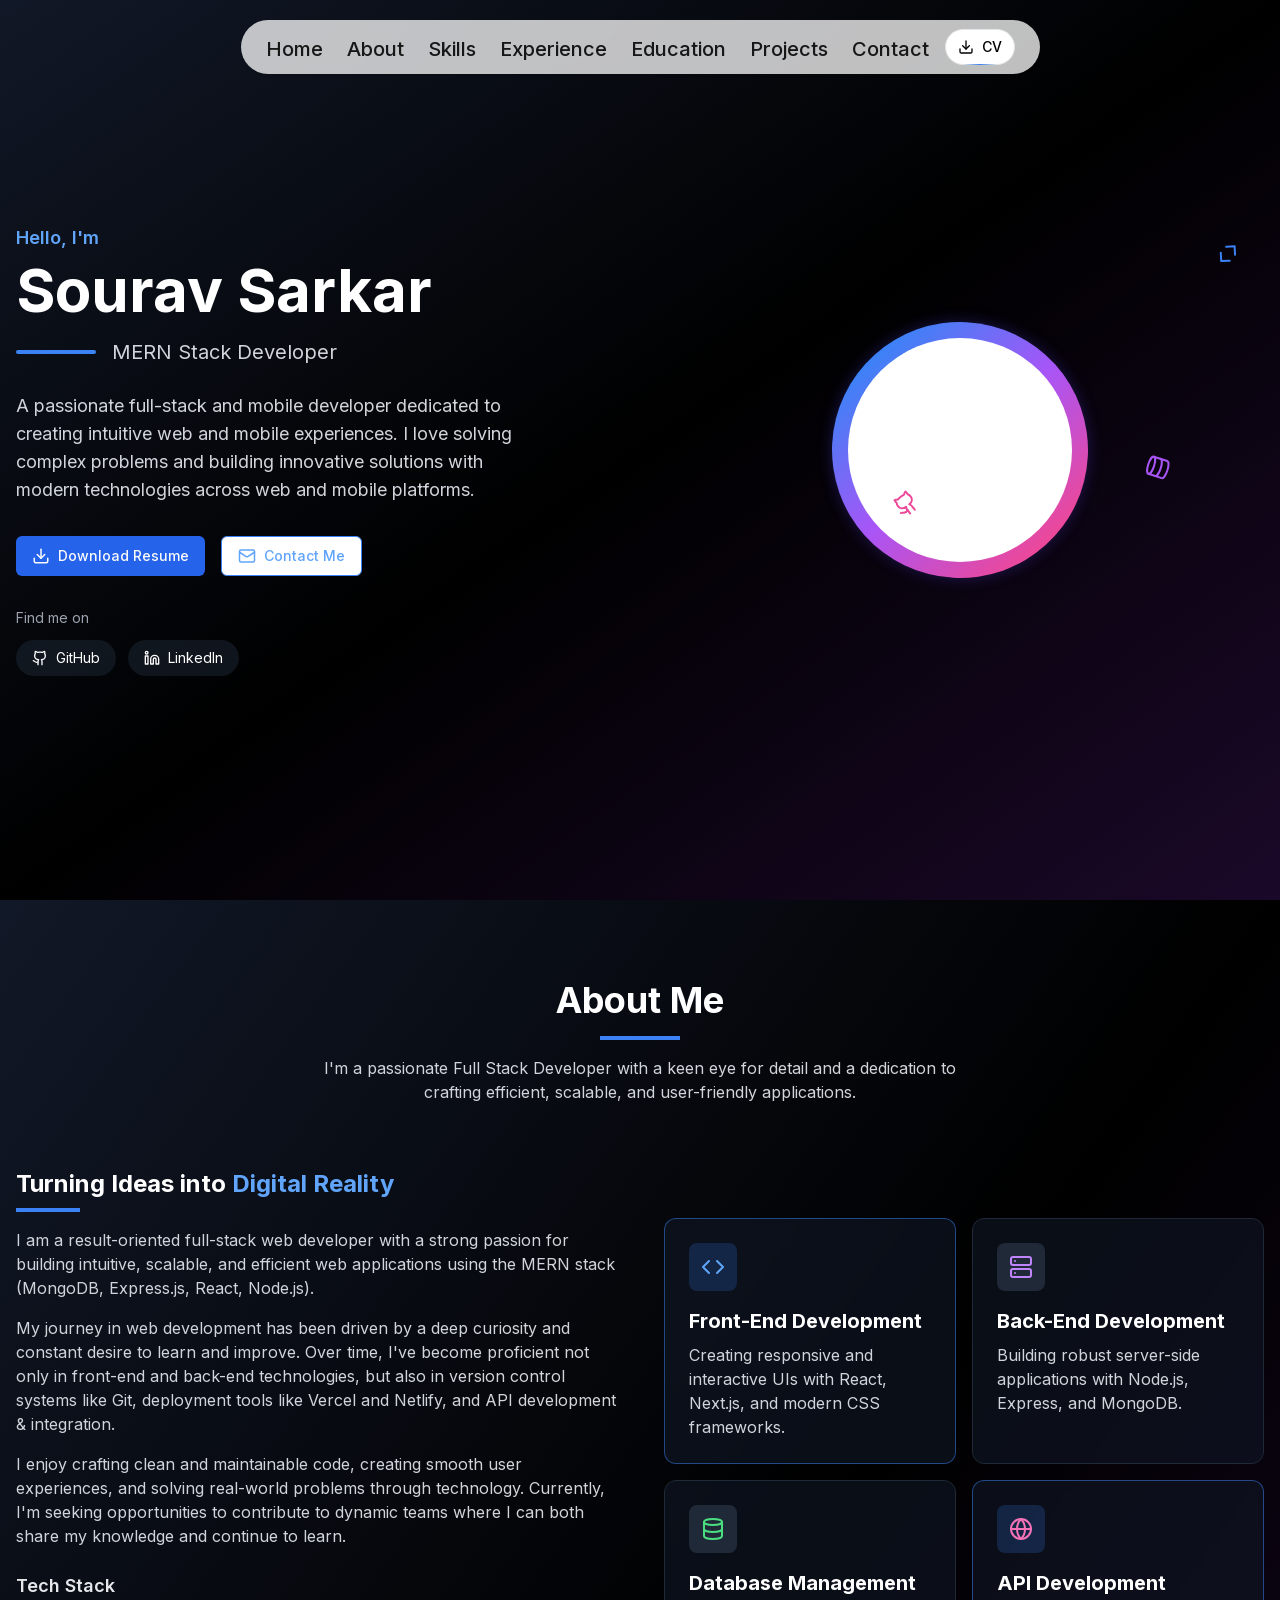
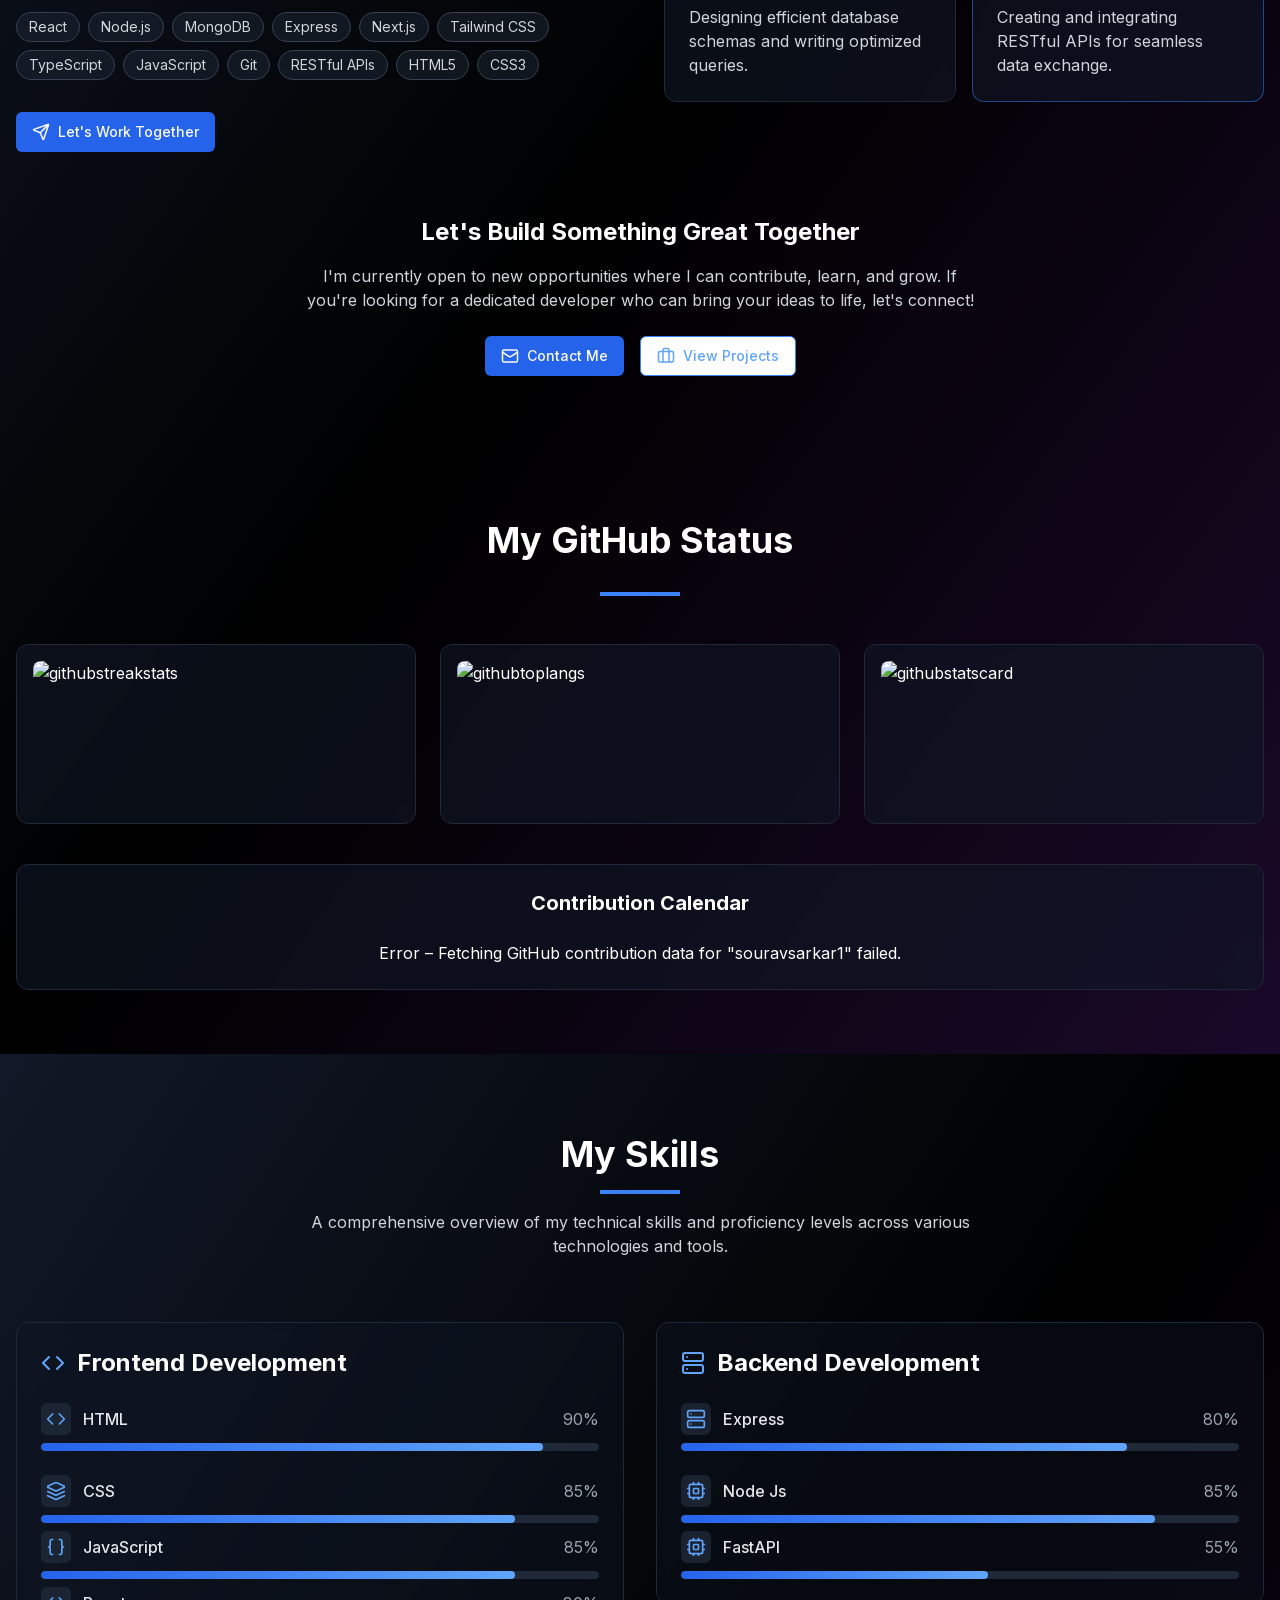
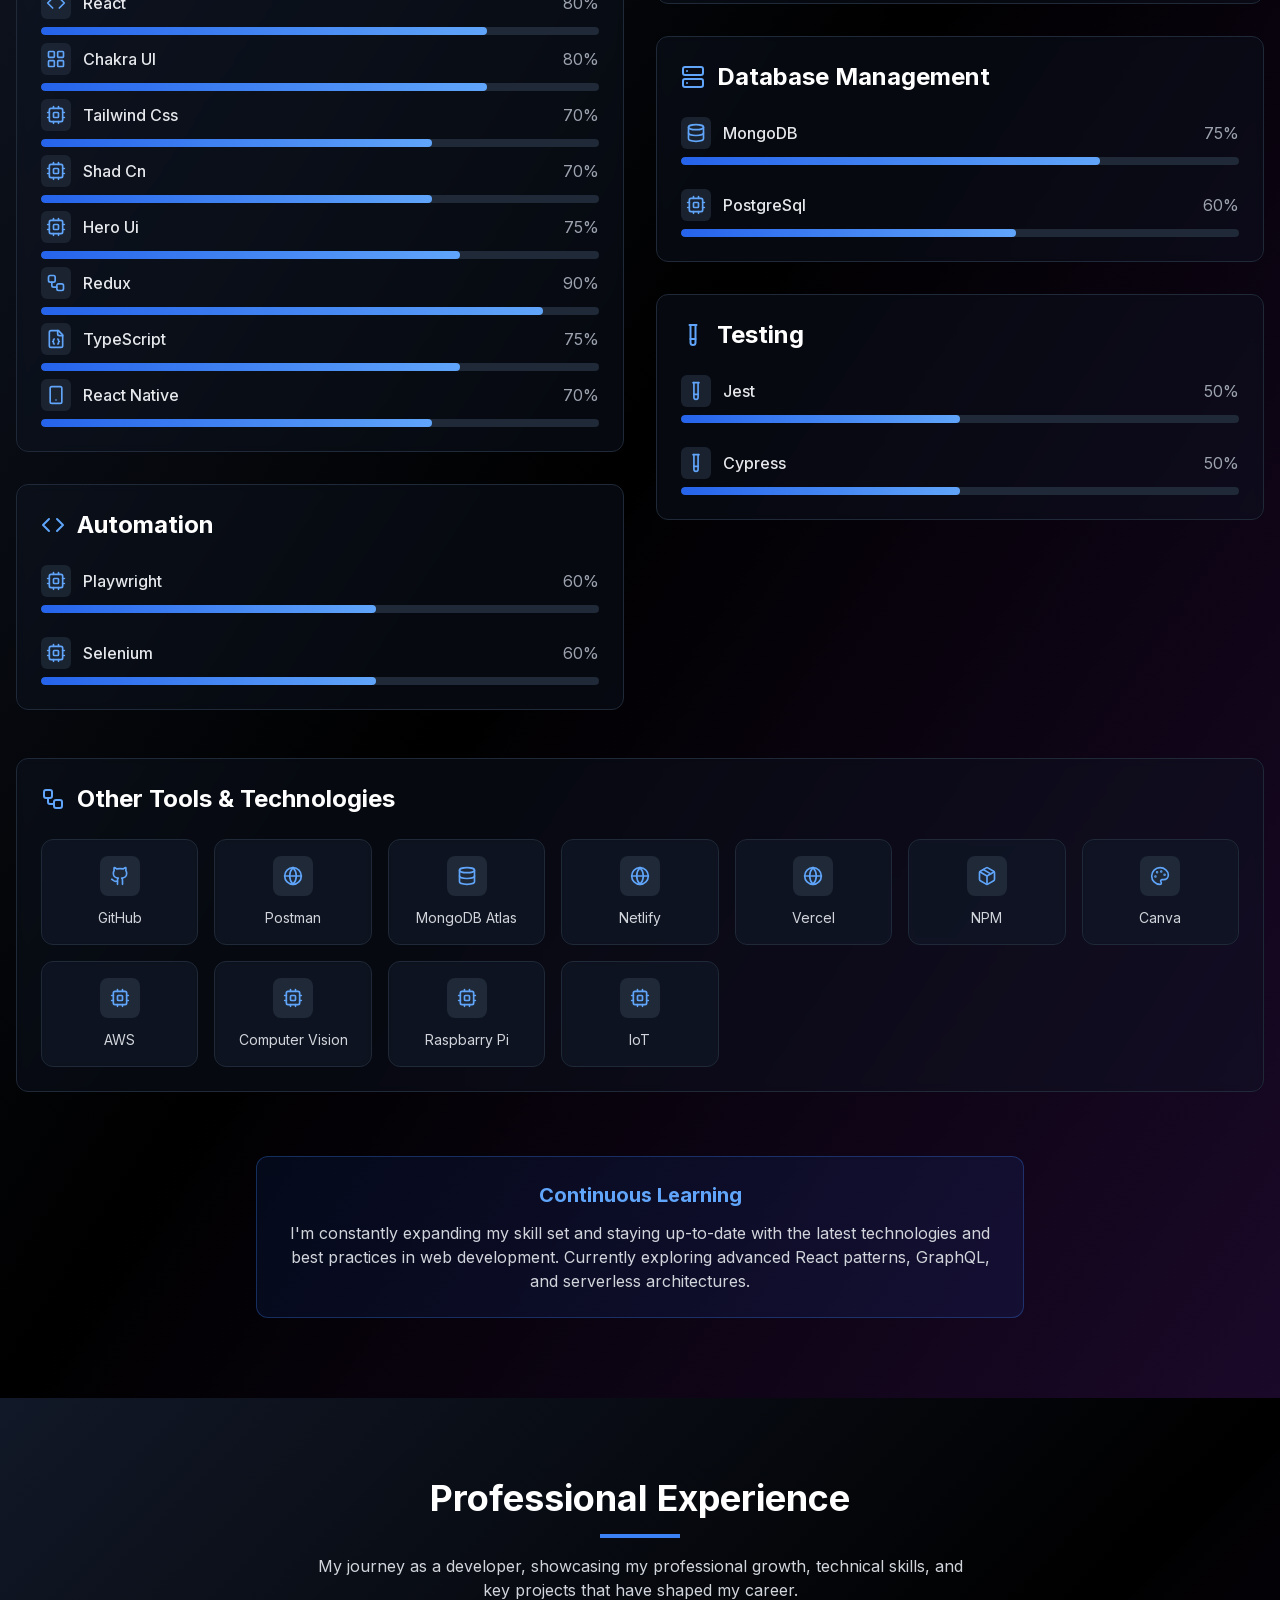
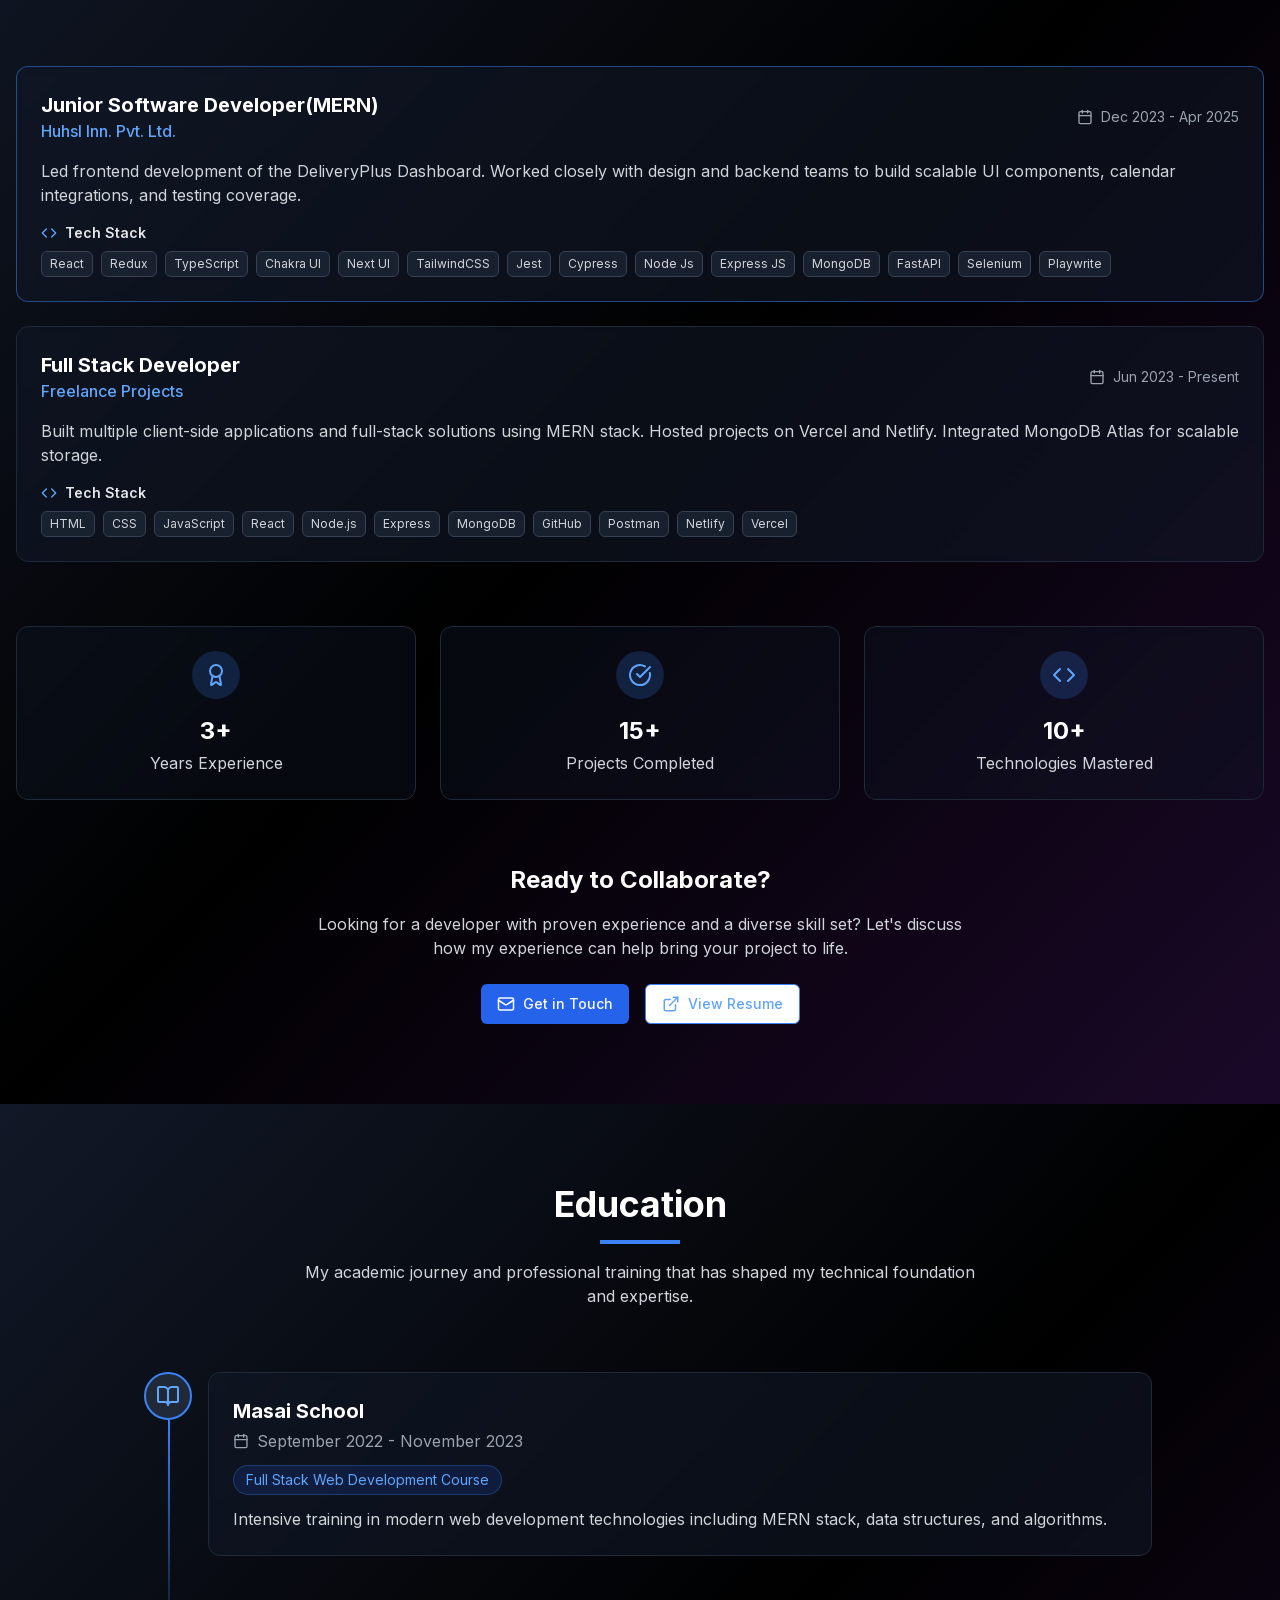
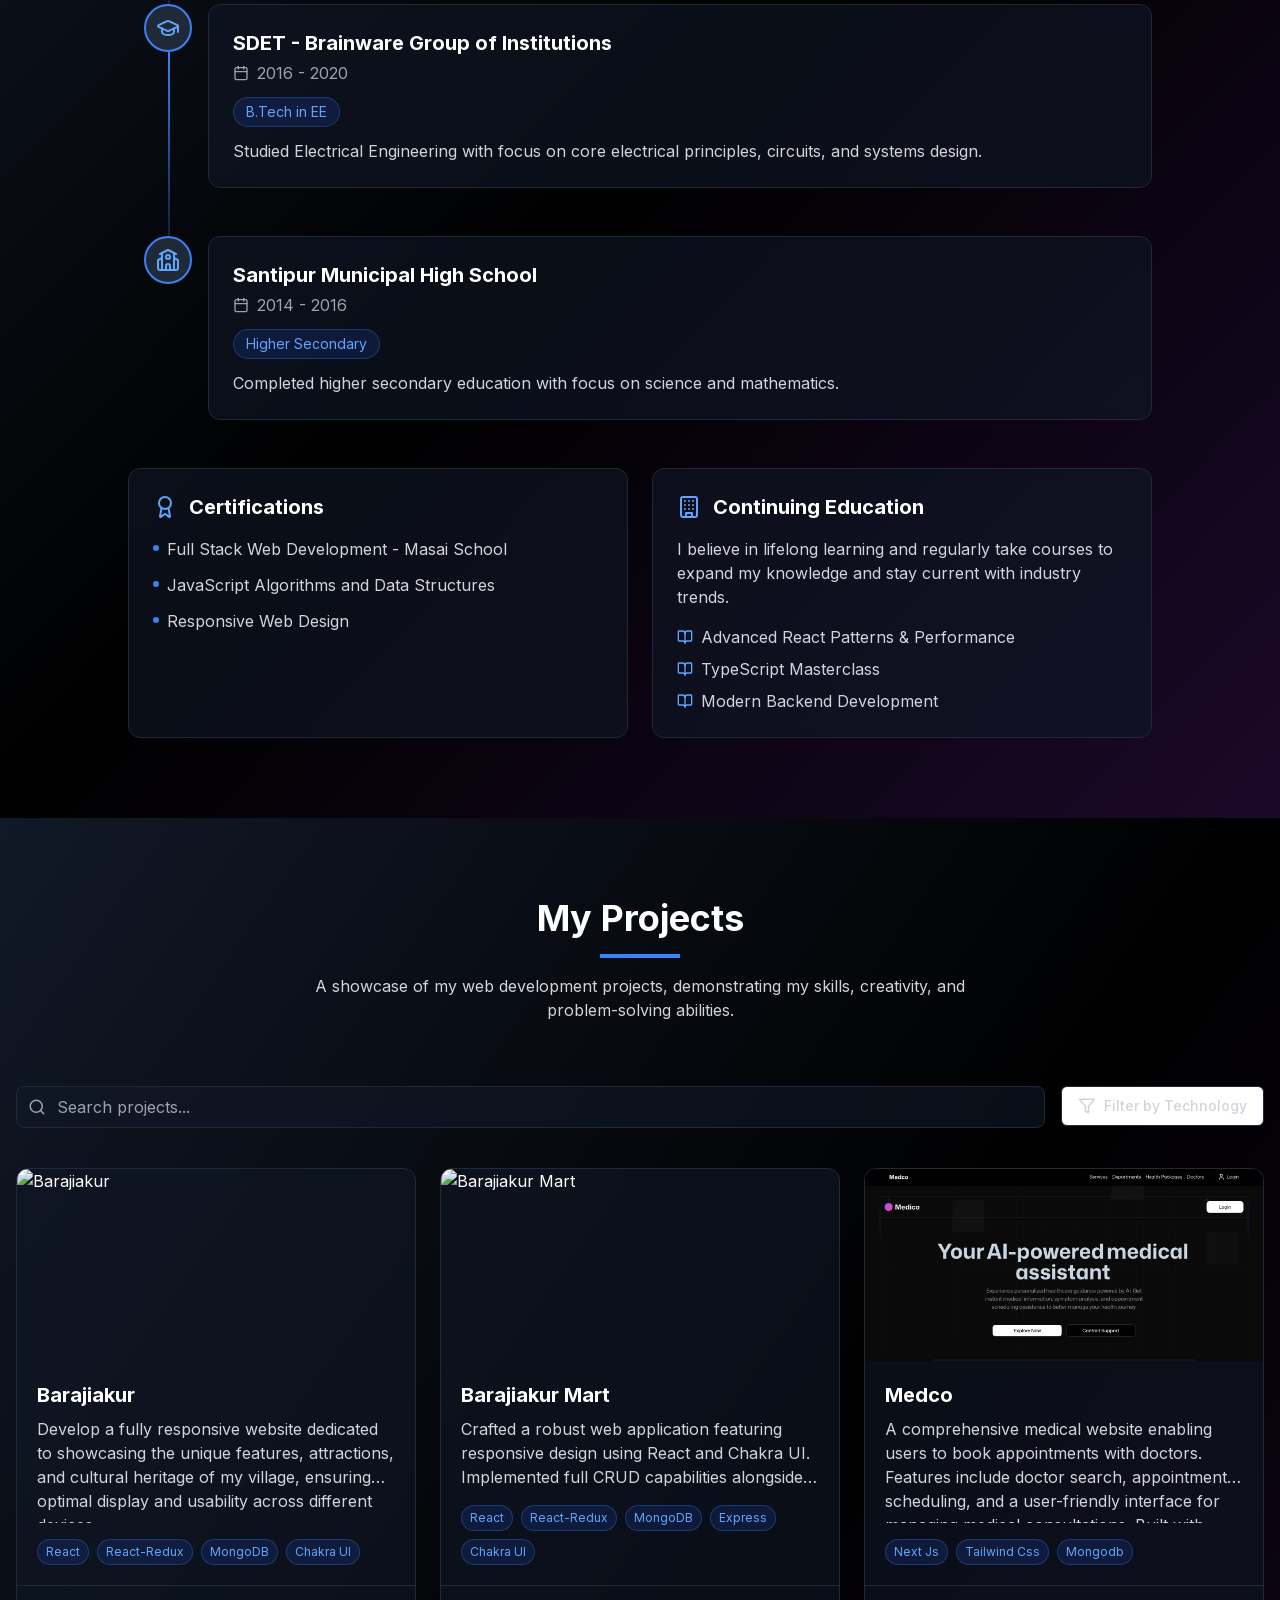
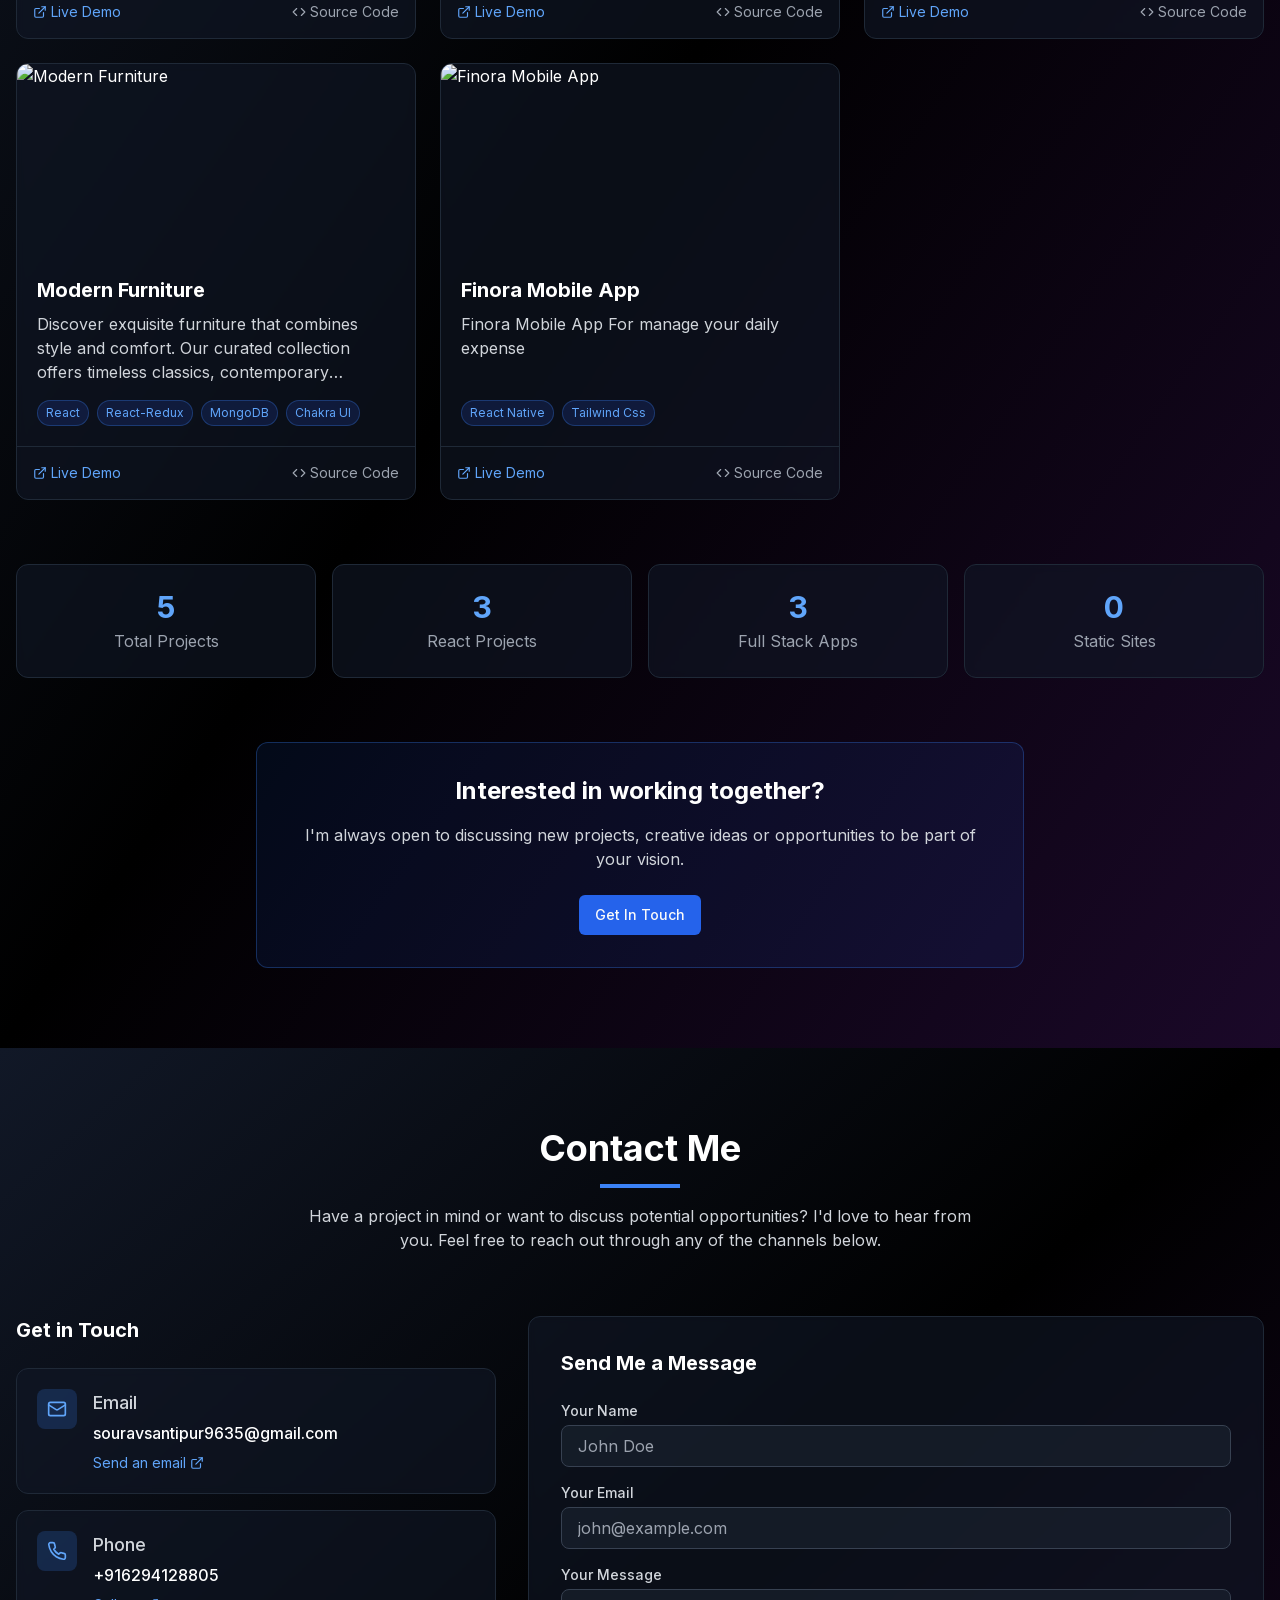
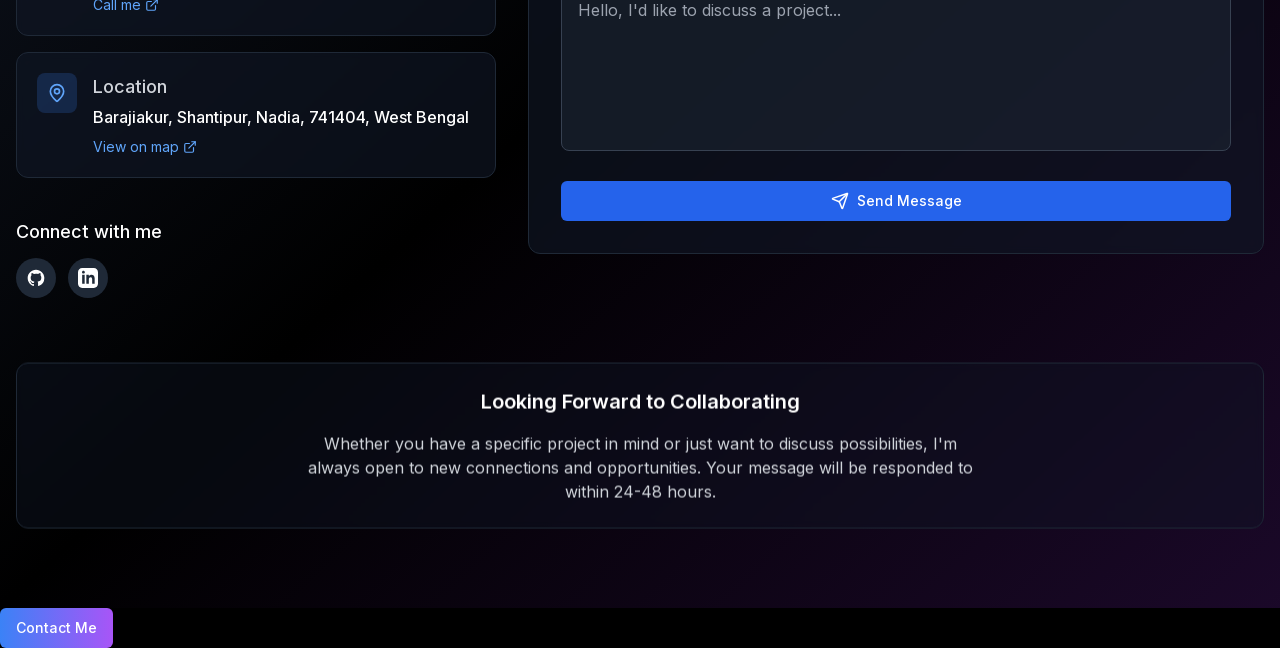
==== commit 2c774adf: "Updates" ====
--- a/index.html
+++ b/index.html
@@ -1 +1 @@
-<!DOCTYPE html><html lang="en"><head><meta charSet="utf-8"/><meta name="viewport" content="width=device-width, initial-scale=1"/><link rel="preload" href="/_next/static/media/a34f9d1faa5f3315-s.p.woff2" as="font" crossorigin="" type="font/woff2"/><link rel="preload" as="image" href="https://i.postimg.cc/1RHqVHQM/IMG-20231102-094739-removebg-preview.png"/><link rel="preload" as="image" href="https://i.postimg.cc/L88n7MJF/image.png"/><link rel="preload" as="image" href="https://i.postimg.cc/GpN8GShw/image.png"/><link rel="preload" as="image" href="/medco.png"/><link rel="preload" as="image" href="https://i.postimg.cc/qvFM56f2/image.png"/><link rel="preload" as="image" href="https://media.licdn.com/dms/image/v2/D5622AQG20F3Sqz7NEg/feedshare-shrink_1280/B56ZZWcA0RGkAk-/0/1745206907225?e=1748476800&amp;v=beta&amp;t=VD-90iUdFyABS8Y9jXHB9FQq0eMsXnR_phxzmvFlrB0"/><link rel="stylesheet" href="/_next/static/css/2b8f57d4998e3117.css" data-precedence="next"/><link rel="preload" href="/_next/static/chunks/webpack-028da05438d4f042.js" as="script" fetchPriority="low"/><script src="/_next/static/chunks/fd9d1056-718890102883be35.js" async=""></script><script src="/_next/static/chunks/864-e04ff4b1afa4ac1c.js" async=""></script><script src="/_next/static/chunks/main-app-b7017db972bd04ad.js" async=""></script><title>Sourav Sarkar - Full Stack Developer</title><meta name="description" content="Portfolio website of Sourav Sarkar, a Full Stack Web Developer"/><link rel="icon" href="/favicon.ico"/><meta name="next-size-adjust"/><script src="/_next/static/chunks/polyfills-c67a75d1b6f99dc8.js" noModule=""></script></head><body class="__className_d65c78"><div class="w-full"><div class="fixed left-0 right-0 flex justify-center z-[5000] top-5"><div class="max-w-4xl w-auto mx-auto border border-transparent dark:border-white/[0.2] rounded-full dark:bg-black/75 bg-white/75 backdrop-blur-sm shadow-[0px_2px_3px_-1px_rgba(0,0,0,0.1),0px_1px_0px_0px_rgba(25,28,33,0.02),0px_0px_0px_1px_rgba(25,28,33,0.08)]" style="opacity:0;transform:translateY(-10px)"><div class="flex items-center justify-between px-4 md:px-6 py-2"><nav class="flex items-center justify-center gap-3 md:gap-6"><a class="relative dark:text-neutral-50 items-center flex flex-col space-y-1 text-neutral-900 dark:hover:text-neutral-300 hover:text-neutral-500 transition-colors cursor-pointer"><span class="block md:hidden"><svg xmlns="http://www.w3.org/2000/svg" width="24" height="24" viewBox="0 0 24 24" fill="none" stroke="currentColor" stroke-width="2" stroke-linecap="round" stroke-linejoin="round" class="lucide lucide-house h-4 w-4 text-neutral-500 dark:text-white"><path d="M15 21v-8a1 1 0 0 0-1-1h-4a1 1 0 0 0-1 1v8"></path><path d="M3 10a2 2 0 0 1 .709-1.528l7-5.999a2 2 0 0 1 2.582 0l7 5.999A2 2 0 0 1 21 10v9a2 2 0 0 1-2 2H5a2 2 0 0 1-2-2z"></path></svg></span><span class="hidden md:block text-xl font-medium">Home</span></a><a class="relative dark:text-neutral-50 items-center flex flex-col space-y-1 text-neutral-900 dark:hover:text-neutral-300 hover:text-neutral-500 transition-colors cursor-pointer"><span class="block md:hidden"><svg xmlns="http://www.w3.org/2000/svg" width="24" height="24" viewBox="0 0 24 24" fill="none" stroke="currentColor" stroke-width="2" stroke-linecap="round" stroke-linejoin="round" class="lucide lucide-user h-4 w-4 text-neutral-500 dark:text-white"><path d="M19 21v-2a4 4 0 0 0-4-4H9a4 4 0 0 0-4 4v2"></path><circle cx="12" cy="7" r="4"></circle></svg></span><span class="hidden md:block text-xl font-medium">About</span></a><a class="relative dark:text-neutral-50 items-center flex flex-col space-y-1 text-neutral-900 dark:hover:text-neutral-300 hover:text-neutral-500 transition-colors cursor-pointer"><span class="block md:hidden"><svg xmlns="http://www.w3.org/2000/svg" width="24" height="24" viewBox="0 0 24 24" fill="none" stroke="currentColor" stroke-width="2" stroke-linecap="round" stroke-linejoin="round" class="lucide lucide-file-text h-4 w-4 text-neutral-500 dark:text-white"><path d="M15 2H6a2 2 0 0 0-2 2v16a2 2 0 0 0 2 2h12a2 2 0 0 0 2-2V7Z"></path><path d="M14 2v4a2 2 0 0 0 2 2h4"></path><path d="M10 9H8"></path><path d="M16 13H8"></path><path d="M16 17H8"></path></svg></span><span class="hidden md:block text-xl font-medium">Skills</span></a><a class="relative dark:text-neutral-50 items-center flex flex-col space-y-1 text-neutral-900 dark:hover:text-neutral-300 hover:text-neutral-500 transition-colors cursor-pointer"><span class="block md:hidden"><svg xmlns="http://www.w3.org/2000/svg" width="24" height="24" viewBox="0 0 24 24" fill="none" stroke="currentColor" stroke-width="2" stroke-linecap="round" stroke-linejoin="round" class="lucide lucide-briefcase h-4 w-4 text-neutral-500 dark:text-white"><path d="M16 20V4a2 2 0 0 0-2-2h-4a2 2 0 0 0-2 2v16"></path><rect width="20" height="14" x="2" y="6" rx="2"></rect></svg></span><span class="hidden md:block text-xl font-medium">Experience</span></a><a class="relative dark:text-neutral-50 items-center flex flex-col space-y-1 text-neutral-900 dark:hover:text-neutral-300 hover:text-neutral-500 transition-colors cursor-pointer"><span class="block md:hidden"><svg xmlns="http://www.w3.org/2000/svg" width="24" height="24" viewBox="0 0 24 24" fill="none" stroke="currentColor" stroke-width="2" stroke-linecap="round" stroke-linejoin="round" class="lucide lucide-graduation-cap h-4 w-4 text-neutral-500 dark:text-white"><path d="M21.42 10.922a1 1 0 0 0-.019-1.838L12.83 5.18a2 2 0 0 0-1.66 0L2.6 9.08a1 1 0 0 0 0 1.832l8.57 3.908a2 2 0 0 0 1.66 0z"></path><path d="M22 10v6"></path><path d="M6 12.5V16a6 3 0 0 0 12 0v-3.5"></path></svg></span><span class="hidden md:block text-xl font-medium">Education</span></a><a class="relative dark:text-neutral-50 items-center flex flex-col space-y-1 text-neutral-900 dark:hover:text-neutral-300 hover:text-neutral-500 transition-colors cursor-pointer"><span class="block md:hidden"><svg xmlns="http://www.w3.org/2000/svg" width="24" height="24" viewBox="0 0 24 24" fill="none" stroke="currentColor" stroke-width="2" stroke-linecap="round" stroke-linejoin="round" class="lucide lucide-code h-4 w-4 text-neutral-500 dark:text-white"><polyline points="16 18 22 12 16 6"></polyline><polyline points="8 6 2 12 8 18"></polyline></svg></span><span class="hidden md:block text-xl font-medium">Projects</span></a><a class="relative dark:text-neutral-50 items-center flex flex-col space-y-1 text-neutral-900 dark:hover:text-neutral-300 hover:text-neutral-500 transition-colors cursor-pointer"><span class="block md:hidden"><svg xmlns="http://www.w3.org/2000/svg" width="24" height="24" viewBox="0 0 24 24" fill="none" stroke="currentColor" stroke-width="2" stroke-linecap="round" stroke-linejoin="round" class="lucide lucide-message-circle h-4 w-4 text-neutral-500 dark:text-white"><path d="M7.9 20A9 9 0 1 0 4 16.1L2 22Z"></path></svg></span><span class="hidden md:block text-xl font-medium">Contact</span></a></nav><div class="flex items-center gap-2 ml-2 md:ml-4"><button class="inline-flex items-center justify-center whitespace-nowrap text-sm font-medium ring-offset-background transition-colors focus-visible:outline-none focus-visible:ring-2 focus-visible:ring-ring focus-visible:ring-offset-2 disabled:pointer-events-none disabled:opacity-50 border bg-background hover:bg-accent hover:text-accent-foreground h-9 px-3 relative border-neutral-200 dark:border-white/[0.2] text-black dark:text-white rounded-full"><svg xmlns="http://www.w3.org/2000/svg" width="24" height="24" viewBox="0 0 24 24" fill="none" stroke="currentColor" stroke-width="2" stroke-linecap="round" stroke-linejoin="round" class="lucide lucide-download h-4 w-4 md:mr-2"><path d="M21 15v4a2 2 0 0 1-2 2H5a2 2 0 0 1-2-2v-4"></path><polyline points="7 10 12 15 17 10"></polyline><line x1="12" x2="12" y1="15" y2="3"></line></svg><span class="hidden md:inline">CV</span><span class="absolute inset-x-0 w-1/2 mx-auto -bottom-px bg-gradient-to-r from-transparent via-blue-500 to-transparent h-px"></span></button></div></div></div></div></div><script>!function(){try{var d=document.documentElement,c=d.classList;c.remove('light','dark');var e=localStorage.getItem('theme');if('system'===e||(!e&&true)){var t='(prefers-color-scheme: dark)',m=window.matchMedia(t);if(m.media!==t||m.matches){d.style.colorScheme = 'dark';c.add('dark')}else{d.style.colorScheme = 'light';c.add('light')}}else if(e){c.add(e|| '')}if(e==='light'||e==='dark')d.style.colorScheme=e}catch(e){}}()</script><div class="min-h-screen bg-black text-white"><section id="home" class="min-h-screen"><div class="bg-gradient-to-br from-gray-900 via-black to-purple-900/30 text-white"><section class="min-h-screen w-full flex items-center justify-center px-4 py-12 sm:py-16"><div class="container mx-auto max-w-7xl grid grid-cols-1 md:grid-cols-2 gap-8 items-center z-10"><div class="text-center md:text-left order-2 md:order-1" style="opacity:0;transform:translateY(20px)"><div class="mb-6"><h2 class="text-lg font-semibold text-blue-400 mb-2">Hello, I&#x27;m</h2><h1 class="text-4xl sm:text-5xl md:text-6xl font-bold mb-4 leading-tight text-white">Sourav Sarkar</h1><div class="flex items-center justify-center md:justify-start"><div class="flex items-center justify-center md:justify-start"><div class="h-1 w-12 sm:w-20 bg-blue-500 rounded-full mr-4"></div><div class="h-8 flex items-center"><h3 class="text-lg sm:text-xl text-gray-300" style="opacity:0;transform:translateY(10px)">Full Stack Developer</h3></div></div></div></div><p class="text-base sm:text-lg max-w-lg mx-auto md:mx-0 mb-8 text-gray-300">A passionate full-stack and mobile developer dedicated to creating intuitive web and mobile experiences. I love solving complex problems and building innovative solutions with modern technologies across web and mobile platforms.</p><div class="flex flex-wrap gap-4 justify-center md:justify-start"><button class="inline-flex items-center justify-center whitespace-nowrap rounded-md text-sm font-medium ring-offset-background transition-colors focus-visible:outline-none focus-visible:ring-2 focus-visible:ring-ring focus-visible:ring-offset-2 disabled:pointer-events-none disabled:opacity-50 text-primary-foreground h-10 px-4 py-2 bg-blue-600 hover:bg-blue-700 gap-2"><svg xmlns="http://www.w3.org/2000/svg" width="18" height="18" viewBox="0 0 24 24" fill="none" stroke="currentColor" stroke-width="2" stroke-linecap="round" stroke-linejoin="round" class="lucide lucide-download"><path d="M21 15v4a2 2 0 0 1-2 2H5a2 2 0 0 1-2-2v-4"></path><polyline points="7 10 12 15 17 10"></polyline><line x1="12" x2="12" y1="15" y2="3"></line></svg> <span class="xs:inline">Download Resume</span></button><button class="inline-flex items-center justify-center whitespace-nowrap rounded-md text-sm font-medium ring-offset-background transition-colors focus-visible:outline-none focus-visible:ring-2 focus-visible:ring-ring focus-visible:ring-offset-2 disabled:pointer-events-none disabled:opacity-50 border bg-background hover:text-accent-foreground h-10 px-4 py-2 border-blue-500 text-blue-400 hover:bg-blue-900/20 gap-2"><svg xmlns="http://www.w3.org/2000/svg" width="18" height="18" viewBox="0 0 24 24" fill="none" stroke="currentColor" stroke-width="2" stroke-linecap="round" stroke-linejoin="round" class="lucide lucide-mail"><rect width="20" height="16" x="2" y="4" rx="2"></rect><path d="m22 7-8.97 5.7a1.94 1.94 0 0 1-2.06 0L2 7"></path></svg> <span class="xs:inline">Contact Me</span></button></div><div class="mt-8"><p class="text-sm text-gray-400 mb-3 text-center md:text-left">Find me on</p><div class="flex flex-wrap gap-3 justify-center md:justify-start"><a href="https://github.com/souravsarkar1" target="_blank" rel="noopener noreferrer" class="flex items-center gap-2 px-3 py-2 text-sm sm:px-4 rounded-full bg-gray-800/50 hover:bg-gray-700/50 transition-colors duration-300"><svg xmlns="http://www.w3.org/2000/svg" width="16" height="16" viewBox="0 0 24 24" fill="none" stroke="currentColor" stroke-width="2" stroke-linecap="round" stroke-linejoin="round" class="lucide lucide-github"><path d="M15 22v-4a4.8 4.8 0 0 0-1-3.5c3 0 6-2 6-5.5.08-1.25-.27-2.48-1-3.5.28-1.15.28-2.35 0-3.5 0 0-1 0-3 1.5-2.64-.5-5.36-.5-8 0C6 2 5 2 5 2c-.3 1.15-.3 2.35 0 3.5A5.403 5.403 0 0 0 4 9c0 3.5 3 5.5 6 5.5-.39.49-.68 1.05-.85 1.65-.17.6-.22 1.23-.15 1.85v4"></path><path d="M9 18c-4.51 2-5-2-7-2"></path></svg><span class="hidden sm:inline">GitHub</span></a><a href="https://www.linkedin.com/in/sourav-sarkar-2b5a2a212/" target="_blank" rel="noopener noreferrer" class="flex items-center gap-2 px-3 py-2 text-sm sm:px-4 rounded-full bg-gray-800/50 hover:bg-gray-700/50 transition-colors duration-300"><svg xmlns="http://www.w3.org/2000/svg" width="16" height="16" viewBox="0 0 24 24" fill="none" stroke="currentColor" stroke-width="2" stroke-linecap="round" stroke-linejoin="round" class="lucide lucide-linkedin"><path d="M16 8a6 6 0 0 1 6 6v7h-4v-7a2 2 0 0 0-2-2 2 2 0 0 0-2 2v7h-4v-7a6 6 0 0 1 6-6z"></path><rect width="4" height="12" x="2" y="9"></rect><circle cx="4" cy="4" r="2"></circle></svg><span class="hidden sm:inline">LinkedIn</span></a></div></div></div><div class="order-1 md:order-2 h-96" style="opacity:0;transform:scale(0.95)"><div class="relative w-full h-full flex items-center justify-center"><div class="transition-all duration-500 scale-100"><div class="w-64 h-64 rounded-full bg-gradient-to-r from-blue-500 via-purple-500 to-pink-500" style="transform:rotate(0deg);box-shadow:0 0 15px rgba(79, 70, 229, 0.3)"></div><div class="absolute inset-0 flex items-center justify-center"><div class="w-56 h-56 rounded-full bg-white dark:bg-gray-900 flex items-center justify-center overflow-hidden"><div class="flex justify-center items-center w-full h-full" style="opacity:0;transform:scale(0.9)"><img src="https://i.postimg.cc/1RHqVHQM/IMG-20231102-094739-removebg-preview.png" alt="Sourav Sarkar" class="w-full h-full object-cover rounded-full"/></div></div></div></div><div class="absolute" style="top:15%;right:15%;transform:rotate(0deg) translateX(100px)"><svg xmlns="http://www.w3.org/2000/svg" width="24" height="24" viewBox="0 0 24 24" fill="none" stroke="currentColor" stroke-width="2" stroke-linecap="round" stroke-linejoin="round" class="lucide lucide-code text-blue-500"><polyline points="16 18 22 12 16 6"></polyline><polyline points="8 6 2 12 8 18"></polyline></svg></div><div class="absolute" style="bottom:20%;right:20%;transform:rotate(0deg) translateX(90px)"><svg xmlns="http://www.w3.org/2000/svg" width="24" height="24" viewBox="0 0 24 24" fill="none" stroke="currentColor" stroke-width="2" stroke-linecap="round" stroke-linejoin="round" class="lucide lucide-database text-purple-500"><ellipse cx="12" cy="5" rx="9" ry="3"></ellipse><path d="M3 5V19A9 3 0 0 0 21 19V5"></path><path d="M3 12A9 3 0 0 0 21 12"></path></svg></div><div class="absolute" style="bottom:15%;left:25%;transform:rotate(0deg) translateX(110px)"><svg xmlns="http://www.w3.org/2000/svg" width="24" height="24" viewBox="0 0 24 24" fill="none" stroke="currentColor" stroke-width="2" stroke-linecap="round" stroke-linejoin="round" class="lucide lucide-github text-pink-500"><path d="M15 22v-4a4.8 4.8 0 0 0-1-3.5c3 0 6-2 6-5.5.08-1.25-.27-2.48-1-3.5.28-1.15.28-2.35 0-3.5 0 0-1 0-3 1.5-2.64-.5-5.36-.5-8 0C6 2 5 2 5 2c-.3 1.15-.3 2.35 0 3.5A5.403 5.403 0 0 0 4 9c0 3.5 3 5.5 6 5.5-.39.49-.68 1.05-.85 1.65-.17.6-.22 1.23-.15 1.85v4"></path><path d="M9 18c-4.51 2-5-2-7-2"></path></svg></div></div></div></div></section></div></section><section id="about" class="min-h-screen"><div class="bg-gradient-to-br from-gray-900 via-black to-purple-900/30 text-white"><section class="w-full py-20 px-4"><div class="container mx-auto max-w-7xl"><div class="text-center mb-16" style="opacity:0;transform:translateY(-20px)"><h2 class="text-3xl md:text-4xl font-bold mb-4">About Me</h2><div class="h-1 w-20 bg-blue-500 mx-auto mb-4"></div><p class="text-gray-300 max-w-2xl mx-auto">I&#x27;m a passionate Full Stack Developer with a keen eye for detail and a dedication to crafting efficient, scalable, and user-friendly applications.</p></div><div class="grid grid-cols-1 md:grid-cols-2 gap-12 items-center mb-16"><div style="opacity:0"><div class="mb-6" style="opacity:0;transform:translateY(20px)"><h3 class="text-2xl font-bold mb-2 text-white">Turning Ideas into <span class="text-blue-400">Digital Reality</span></h3><div class="h-1 w-16 bg-blue-500 mb-4"></div><p class="text-gray-300 mb-4">I am a result-oriented full-stack web developer with a strong passion for building intuitive, scalable, and efficient web applications using the MERN stack (MongoDB, Express.js, React, Node.js).</p><p class="text-gray-300 mb-4">My journey in web development has been driven by a deep curiosity and constant desire to learn and improve. Over time, I&#x27;ve become proficient not only in front-end and back-end technologies, but also in version control systems like Git, deployment tools like Vercel and Netlify, and API development &amp; integration.</p><p class="text-gray-300">I enjoy crafting clean and maintainable code, creating smooth user experiences, and solving real-world problems through technology. Currently, I&#x27;m seeking opportunities to contribute to dynamic teams where I can both share my knowledge and continue to learn.</p></div><div class="mb-8" style="opacity:0;transform:translateY(20px)"><h4 class="text-lg font-semibold mb-3 text-gray-200">Tech Stack</h4><div class="flex flex-wrap gap-2"><div class="px-3 py-1 bg-gray-800/50 rounded-full text-sm text-gray-300 border border-gray-700 hover:border-blue-500 transition-colors duration-300">React</div><div class="px-3 py-1 bg-gray-800/50 rounded-full text-sm text-gray-300 border border-gray-700 hover:border-blue-500 transition-colors duration-300">Node.js</div><div class="px-3 py-1 bg-gray-800/50 rounded-full text-sm text-gray-300 border border-gray-700 hover:border-blue-500 transition-colors duration-300">MongoDB</div><div class="px-3 py-1 bg-gray-800/50 rounded-full text-sm text-gray-300 border border-gray-700 hover:border-blue-500 transition-colors duration-300">Express</div><div class="px-3 py-1 bg-gray-800/50 rounded-full text-sm text-gray-300 border border-gray-700 hover:border-blue-500 transition-colors duration-300">Next.js</div><div class="px-3 py-1 bg-gray-800/50 rounded-full text-sm text-gray-300 border border-gray-700 hover:border-blue-500 transition-colors duration-300">Tailwind CSS</div><div class="px-3 py-1 bg-gray-800/50 rounded-full text-sm text-gray-300 border border-gray-700 hover:border-blue-500 transition-colors duration-300">TypeScript</div><div class="px-3 py-1 bg-gray-800/50 rounded-full text-sm text-gray-300 border border-gray-700 hover:border-blue-500 transition-colors duration-300">JavaScript</div><div class="px-3 py-1 bg-gray-800/50 rounded-full text-sm text-gray-300 border border-gray-700 hover:border-blue-500 transition-colors duration-300">Git</div><div class="px-3 py-1 bg-gray-800/50 rounded-full text-sm text-gray-300 border border-gray-700 hover:border-blue-500 transition-colors duration-300">RESTful APIs</div><div class="px-3 py-1 bg-gray-800/50 rounded-full text-sm text-gray-300 border border-gray-700 hover:border-blue-500 transition-colors duration-300">HTML5</div><div class="px-3 py-1 bg-gray-800/50 rounded-full text-sm text-gray-300 border border-gray-700 hover:border-blue-500 transition-colors duration-300">CSS3</div></div></div><div style="opacity:0;transform:translateY(20px)"><button class="inline-flex items-center justify-center whitespace-nowrap rounded-md text-sm font-medium ring-offset-background transition-colors focus-visible:outline-none focus-visible:ring-2 focus-visible:ring-ring focus-visible:ring-offset-2 disabled:pointer-events-none disabled:opacity-50 text-primary-foreground h-10 px-4 py-2 bg-blue-600 hover:bg-blue-700 gap-2"><svg xmlns="http://www.w3.org/2000/svg" width="18" height="18" viewBox="0 0 24 24" fill="none" stroke="currentColor" stroke-width="2" stroke-linecap="round" stroke-linejoin="round" class="lucide lucide-send"><path d="M14.536 21.686a.5.5 0 0 0 .937-.024l6.5-19a.496.496 0 0 0-.635-.635l-19 6.5a.5.5 0 0 0-.024.937l7.93 3.18a2 2 0 0 1 1.112 1.11z"></path><path d="m21.854 2.147-10.94 10.939"></path></svg> Let&#x27;s Work Together</button></div></div><div class="grid grid-cols-1 sm:grid-cols-2 gap-4"><div class="bg-gray-900/60 backdrop-blur-sm p-6 rounded-xl border border-blue-500/50 hover:border-blue-500/50 transition-all duration-300" style="opacity:0;transform:translateY(20px)"><div class="w-12 h-12 mb-4 rounded-lg flex items-center justify-center bg-blue-500/20"><svg xmlns="http://www.w3.org/2000/svg" width="24" height="24" viewBox="0 0 24 24" fill="none" stroke="currentColor" stroke-width="2" stroke-linecap="round" stroke-linejoin="round" class="lucide lucide-code text-blue-400"><polyline points="16 18 22 12 16 6"></polyline><polyline points="8 6 2 12 8 18"></polyline></svg></div><h3 class="text-xl font-bold mb-2 text-white">Front-End Development</h3><p class="text-gray-300">Creating responsive and interactive UIs with React, Next.js, and modern CSS frameworks.</p></div><div class="bg-gray-900/60 backdrop-blur-sm p-6 rounded-xl border border-gray-800 hover:border-blue-500/50 transition-all duration-300" style="opacity:0;transform:translateY(20px)"><div class="w-12 h-12 mb-4 rounded-lg flex items-center justify-center bg-gray-800"><svg xmlns="http://www.w3.org/2000/svg" width="24" height="24" viewBox="0 0 24 24" fill="none" stroke="currentColor" stroke-width="2" stroke-linecap="round" stroke-linejoin="round" class="lucide lucide-server text-purple-400"><rect width="20" height="8" x="2" y="2" rx="2" ry="2"></rect><rect width="20" height="8" x="2" y="14" rx="2" ry="2"></rect><line x1="6" x2="6.01" y1="6" y2="6"></line><line x1="6" x2="6.01" y1="18" y2="18"></line></svg></div><h3 class="text-xl font-bold mb-2 text-white">Back-End Development</h3><p class="text-gray-300">Building robust server-side applications with Node.js, Express, and MongoDB.</p></div><div class="bg-gray-900/60 backdrop-blur-sm p-6 rounded-xl border border-gray-800 hover:border-blue-500/50 transition-all duration-300" style="opacity:0;transform:translateY(20px)"><div class="w-12 h-12 mb-4 rounded-lg flex items-center justify-center bg-gray-800"><svg xmlns="http://www.w3.org/2000/svg" width="24" height="24" viewBox="0 0 24 24" fill="none" stroke="currentColor" stroke-width="2" stroke-linecap="round" stroke-linejoin="round" class="lucide lucide-database text-green-400"><ellipse cx="12" cy="5" rx="9" ry="3"></ellipse><path d="M3 5V19A9 3 0 0 0 21 19V5"></path><path d="M3 12A9 3 0 0 0 21 12"></path></svg></div><h3 class="text-xl font-bold mb-2 text-white">Database Management</h3><p class="text-gray-300">Designing efficient database schemas and writing optimized queries.</p></div><div class="bg-gray-900/60 backdrop-blur-sm p-6 rounded-xl border border-blue-500/50 hover:border-blue-500/50 transition-all duration-300" style="opacity:0;transform:translateY(20px)"><div class="w-12 h-12 mb-4 rounded-lg flex items-center justify-center bg-blue-500/20"><svg xmlns="http://www.w3.org/2000/svg" width="24" height="24" viewBox="0 0 24 24" fill="none" stroke="currentColor" stroke-width="2" stroke-linecap="round" stroke-linejoin="round" class="lucide lucide-globe text-pink-400"><circle cx="12" cy="12" r="10"></circle><path d="M12 2a14.5 14.5 0 0 0 0 20 14.5 14.5 0 0 0 0-20"></path><path d="M2 12h20"></path></svg></div><h3 class="text-xl font-bold mb-2 text-white">API Development</h3><p class="text-gray-300">Creating and integrating RESTful APIs for seamless data exchange.</p></div></div></div><div class="text-center" style="opacity:0;transform:translateY(20px)"><h3 class="text-2xl font-bold mb-4">Let&#x27;s Build Something Great Together</h3><p class="text-gray-300 max-w-2xl mx-auto mb-6">I&#x27;m currently open to new opportunities where I can contribute, learn, and grow. If you&#x27;re looking for a dedicated developer who can bring your ideas to life, let&#x27;s connect!</p><div class="flex gap-4 justify-center"><button class="inline-flex items-center justify-center whitespace-nowrap rounded-md text-sm font-medium ring-offset-background transition-colors focus-visible:outline-none focus-visible:ring-2 focus-visible:ring-ring focus-visible:ring-offset-2 disabled:pointer-events-none disabled:opacity-50 text-primary-foreground h-10 px-4 py-2 bg-blue-600 hover:bg-blue-700 gap-2"><svg xmlns="http://www.w3.org/2000/svg" width="18" height="18" viewBox="0 0 24 24" fill="none" stroke="currentColor" stroke-width="2" stroke-linecap="round" stroke-linejoin="round" class="lucide lucide-mail"><rect width="20" height="16" x="2" y="4" rx="2"></rect><path d="m22 7-8.97 5.7a1.94 1.94 0 0 1-2.06 0L2 7"></path></svg> Contact Me</button><button class="inline-flex items-center justify-center whitespace-nowrap rounded-md text-sm font-medium ring-offset-background transition-colors focus-visible:outline-none focus-visible:ring-2 focus-visible:ring-ring focus-visible:ring-offset-2 disabled:pointer-events-none disabled:opacity-50 border bg-background hover:text-accent-foreground h-10 px-4 py-2 border-blue-500 text-blue-400 hover:bg-blue-900/20 gap-2"><svg xmlns="http://www.w3.org/2000/svg" width="18" height="18" viewBox="0 0 24 24" fill="none" stroke="currentColor" stroke-width="2" stroke-linecap="round" stroke-linejoin="round" class="lucide lucide-briefcase"><path d="M16 20V4a2 2 0 0 0-2-2h-4a2 2 0 0 0-2 2v16"></path><rect width="20" height="14" x="2" y="6" rx="2"></rect></svg> View Projects</button></div></div></div></section><section><div class="py-16 container mx-auto max-w-7xl px-4"><h2 class="text-3xl md:text-4xl font-bold mb-8 text-center">My GitHub Status</h2><div class="h-1 w-20 bg-blue-500 mx-auto mb-12"></div><div class="grid grid-cols-1 md:grid-cols-2 lg:grid-cols-3 gap-6"><div class="bg-gray-900/60 backdrop-blur-sm p-4 rounded-xl border border-gray-800 hover:border-blue-500/50 transition-all duration-300"><img alt="githubstreakstats" loading="lazy" width="500" height="200" decoding="async" data-nimg="1" class="w-full rounded-lg" style="color:transparent" src="https://github-readme-streak-stats.herokuapp.com/?user=souravsarkar1&amp;type=png)](https://git.io/streak-stats"/></div><div class="bg-gray-900/60 backdrop-blur-sm p-4 rounded-xl border border-gray-800 hover:border-blue-500/50 transition-all duration-300"><img alt="githubtoplangs" loading="lazy" width="500" height="200" decoding="async" data-nimg="1" class="w-full rounded-lg" style="color:transparent" src="https://github-readme-stats.vercel.app/api/top-langs/?username=souravsarkar1&amp;hide=html,css"/></div><div class="bg-gray-900/60 backdrop-blur-sm p-4 rounded-xl border border-gray-800 hover:border-blue-500/50 transition-all duration-300"><img alt="githubstatscard" loading="lazy" width="500" height="200" decoding="async" data-nimg="1" class="w-full rounded-lg" style="color:transparent" src="https://github-readme-stats.vercel.app/api?username=souravsarkar1&amp;show_icons=true&amp;theme=radical"/></div></div><div class="mt-10 p-6 bg-gray-900/60 backdrop-blur-sm rounded-xl border border-gray-800"><h3 class="text-xl font-bold mb-6 text-center">Contribution Calendar</h3><div class="flex justify-center"><article class="react-activity-calendar" style="width:max-content;max-width:100%;display:flex;flex-direction:column;gap:8px;font-size:14px"><div class="react-activity-calendar__scroll-container" style="max-width:100%;overflow-x:auto;overflow-y:hidden;padding-top:2px"><svg width="951" height="145" viewBox="0 0 951 145" class="react-activity-calendar__calendar" style="display:block;overflow:visible"><g transform="translate(0, 0)"><rect x="0" y="76" width="15" height="15" rx="2" ry="2" fill="hsl(0, 0%, 22%)" data-date="2025-01-01" data-level="0" style="stroke:rgba(255, 255, 255, 0.04)"></rect><rect x="0" y="94" width="15" height="15" rx="2" ry="2" fill="hsl(0, 0%, 22%)" data-date="2025-01-02" data-level="0" style="stroke:rgba(255, 255, 255, 0.04)"></rect><rect x="0" y="112" width="15" height="15" rx="2" ry="2" fill="hsl(0, 0%, 22%)" data-date="2025-01-03" data-level="0" style="stroke:rgba(255, 255, 255, 0.04)"></rect><rect x="0" y="130" width="15" height="15" rx="2" ry="2" fill="hsl(0, 0%, 22%)" data-date="2025-01-04" data-level="0" style="stroke:rgba(255, 255, 255, 0.04)"></rect></g><g transform="translate(18, 0)"><rect x="0" y="22" width="15" height="15" rx="2" ry="2" fill="hsl(0, 0%, 22%)" data-date="2025-01-05" data-level="0" style="stroke:rgba(255, 255, 255, 0.04)"></rect><rect x="0" y="40" width="15" height="15" rx="2" ry="2" fill="hsl(0, 0%, 22%)" data-date="2025-01-06" data-level="0" style="stroke:rgba(255, 255, 255, 0.04)"></rect><rect x="0" y="58" width="15" height="15" rx="2" ry="2" fill="hsl(0, 0%, 22%)" data-date="2025-01-07" data-level="0" style="stroke:rgba(255, 255, 255, 0.04)"></rect><rect x="0" y="76" width="15" height="15" rx="2" ry="2" fill="hsl(0, 0%, 22%)" data-date="2025-01-08" data-level="0" style="stroke:rgba(255, 255, 255, 0.04)"></rect><rect x="0" y="94" width="15" height="15" rx="2" ry="2" fill="hsl(0, 0%, 22%)" data-date="2025-01-09" data-level="0" style="stroke:rgba(255, 255, 255, 0.04)"></rect><rect x="0" y="112" width="15" height="15" rx="2" ry="2" fill="hsl(0, 0%, 22%)" data-date="2025-01-10" data-level="0" style="stroke:rgba(255, 255, 255, 0.04)"></rect><rect x="0" y="130" width="15" height="15" rx="2" ry="2" fill="hsl(0, 0%, 22%)" data-date="2025-01-11" data-level="0" style="stroke:rgba(255, 255, 255, 0.04)"></rect></g><g transform="translate(36, 0)"><rect x="0" y="22" width="15" height="15" rx="2" ry="2" fill="hsl(0, 0%, 22%)" data-date="2025-01-12" data-level="0" style="stroke:rgba(255, 255, 255, 0.04)"></rect><rect x="0" y="40" width="15" height="15" rx="2" ry="2" fill="hsl(0, 0%, 22%)" data-date="2025-01-13" data-level="0" style="stroke:rgba(255, 255, 255, 0.04)"></rect><rect x="0" y="58" width="15" height="15" rx="2" ry="2" fill="hsl(0, 0%, 22%)" data-date="2025-01-14" data-level="0" style="stroke:rgba(255, 255, 255, 0.04)"></rect><rect x="0" y="76" width="15" height="15" rx="2" ry="2" fill="hsl(0, 0%, 22%)" data-date="2025-01-15" data-level="0" style="stroke:rgba(255, 255, 255, 0.04)"></rect><rect x="0" y="94" width="15" height="15" rx="2" ry="2" fill="hsl(0, 0%, 22%)" data-date="2025-01-16" data-level="0" style="stroke:rgba(255, 255, 255, 0.04)"></rect><rect x="0" y="112" width="15" height="15" rx="2" ry="2" fill="hsl(0, 0%, 22%)" data-date="2025-01-17" data-level="0" style="stroke:rgba(255, 255, 255, 0.04)"></rect><rect x="0" y="130" width="15" height="15" rx="2" ry="2" fill="hsl(0, 0%, 22%)" data-date="2025-01-18" data-level="0" style="stroke:rgba(255, 255, 255, 0.04)"></rect></g><g transform="translate(54, 0)"><rect x="0" y="22" width="15" height="15" rx="2" ry="2" fill="hsl(0, 0%, 22%)" data-date="2025-01-19" data-level="0" style="stroke:rgba(255, 255, 255, 0.04)"></rect><rect x="0" y="40" width="15" height="15" rx="2" ry="2" fill="hsl(0, 0%, 22%)" data-date="2025-01-20" data-level="0" style="stroke:rgba(255, 255, 255, 0.04)"></rect><rect x="0" y="58" width="15" height="15" rx="2" ry="2" fill="hsl(0, 0%, 22%)" data-date="2025-01-21" data-level="0" style="stroke:rgba(255, 255, 255, 0.04)"></rect><rect x="0" y="76" width="15" height="15" rx="2" ry="2" fill="hsl(0, 0%, 22%)" data-date="2025-01-22" data-level="0" style="stroke:rgba(255, 255, 255, 0.04)"></rect><rect x="0" y="94" width="15" height="15" rx="2" ry="2" fill="hsl(0, 0%, 22%)" data-date="2025-01-23" data-level="0" style="stroke:rgba(255, 255, 255, 0.04)"></rect><rect x="0" y="112" width="15" height="15" rx="2" ry="2" fill="hsl(0, 0%, 22%)" data-date="2025-01-24" data-level="0" style="stroke:rgba(255, 255, 255, 0.04)"></rect><rect x="0" y="130" width="15" height="15" rx="2" ry="2" fill="hsl(0, 0%, 22%)" data-date="2025-01-25" data-level="0" style="stroke:rgba(255, 255, 255, 0.04)"></rect></g><g transform="translate(72, 0)"><rect x="0" y="22" width="15" height="15" rx="2" ry="2" fill="hsl(0, 0%, 22%)" data-date="2025-01-26" data-level="0" style="stroke:rgba(255, 255, 255, 0.04)"></rect><rect x="0" y="40" width="15" height="15" rx="2" ry="2" fill="hsl(0, 0%, 22%)" data-date="2025-01-27" data-level="0" style="stroke:rgba(255, 255, 255, 0.04)"></rect><rect x="0" y="58" width="15" height="15" rx="2" ry="2" fill="hsl(0, 0%, 22%)" data-date="2025-01-28" data-level="0" style="stroke:rgba(255, 255, 255, 0.04)"></rect><rect x="0" y="76" width="15" height="15" rx="2" ry="2" fill="hsl(0, 0%, 22%)" data-date="2025-01-29" data-level="0" style="stroke:rgba(255, 255, 255, 0.04)"></rect><rect x="0" y="94" width="15" height="15" rx="2" ry="2" fill="hsl(0, 0%, 22%)" data-date="2025-01-30" data-level="0" style="stroke:rgba(255, 255, 255, 0.04)"></rect><rect x="0" y="112" width="15" height="15" rx="2" ry="2" fill="hsl(0, 0%, 22%)" data-date="2025-01-31" data-level="0" style="stroke:rgba(255, 255, 255, 0.04)"></rect><rect x="0" y="130" width="15" height="15" rx="2" ry="2" fill="hsl(0, 0%, 22%)" data-date="2025-02-01" data-level="0" style="stroke:rgba(255, 255, 255, 0.04)"></rect></g><g transform="translate(90, 0)"><rect x="0" y="22" width="15" height="15" rx="2" ry="2" fill="hsl(0, 0%, 22%)" data-date="2025-02-02" data-level="0" style="stroke:rgba(255, 255, 255, 0.04)"></rect><rect x="0" y="40" width="15" height="15" rx="2" ry="2" fill="hsl(0, 0%, 22%)" data-date="2025-02-03" data-level="0" style="stroke:rgba(255, 255, 255, 0.04)"></rect><rect x="0" y="58" width="15" height="15" rx="2" ry="2" fill="hsl(0, 0%, 22%)" data-date="2025-02-04" data-level="0" style="stroke:rgba(255, 255, 255, 0.04)"></rect><rect x="0" y="76" width="15" height="15" rx="2" ry="2" fill="hsl(0, 0%, 22%)" data-date="2025-02-05" data-level="0" style="stroke:rgba(255, 255, 255, 0.04)"></rect><rect x="0" y="94" width="15" height="15" rx="2" ry="2" fill="hsl(0, 0%, 22%)" data-date="2025-02-06" data-level="0" style="stroke:rgba(255, 255, 255, 0.04)"></rect><rect x="0" y="112" width="15" height="15" rx="2" ry="2" fill="hsl(0, 0%, 22%)" data-date="2025-02-07" data-level="0" style="stroke:rgba(255, 255, 255, 0.04)"></rect><rect x="0" y="130" width="15" height="15" rx="2" ry="2" fill="hsl(0, 0%, 22%)" data-date="2025-02-08" data-level="0" style="stroke:rgba(255, 255, 255, 0.04)"></rect></g><g transform="translate(108, 0)"><rect x="0" y="22" width="15" height="15" rx="2" ry="2" fill="hsl(0, 0%, 22%)" data-date="2025-02-09" data-level="0" style="stroke:rgba(255, 255, 255, 0.04)"></rect><rect x="0" y="40" width="15" height="15" rx="2" ry="2" fill="hsl(0, 0%, 22%)" data-date="2025-02-10" data-level="0" style="stroke:rgba(255, 255, 255, 0.04)"></rect><rect x="0" y="58" width="15" height="15" rx="2" ry="2" fill="hsl(0, 0%, 22%)" data-date="2025-02-11" data-level="0" style="stroke:rgba(255, 255, 255, 0.04)"></rect><rect x="0" y="76" width="15" height="15" rx="2" ry="2" fill="hsl(0, 0%, 22%)" data-date="2025-02-12" data-level="0" style="stroke:rgba(255, 255, 255, 0.04)"></rect><rect x="0" y="94" width="15" height="15" rx="2" ry="2" fill="hsl(0, 0%, 22%)" data-date="2025-02-13" data-level="0" style="stroke:rgba(255, 255, 255, 0.04)"></rect><rect x="0" y="112" width="15" height="15" rx="2" ry="2" fill="hsl(0, 0%, 22%)" data-date="2025-02-14" data-level="0" style="stroke:rgba(255, 255, 255, 0.04)"></rect><rect x="0" y="130" width="15" height="15" rx="2" ry="2" fill="hsl(0, 0%, 22%)" data-date="2025-02-15" data-level="0" style="stroke:rgba(255, 255, 255, 0.04)"></rect></g><g transform="translate(126, 0)"><rect x="0" y="22" width="15" height="15" rx="2" ry="2" fill="hsl(0, 0%, 22%)" data-date="2025-02-16" data-level="0" style="stroke:rgba(255, 255, 255, 0.04)"></rect><rect x="0" y="40" width="15" height="15" rx="2" ry="2" fill="hsl(0, 0%, 22%)" data-date="2025-02-17" data-level="0" style="stroke:rgba(255, 255, 255, 0.04)"></rect><rect x="0" y="58" width="15" height="15" rx="2" ry="2" fill="hsl(0, 0%, 22%)" data-date="2025-02-18" data-level="0" style="stroke:rgba(255, 255, 255, 0.04)"></rect><rect x="0" y="76" width="15" height="15" rx="2" ry="2" fill="hsl(0, 0%, 22%)" data-date="2025-02-19" data-level="0" style="stroke:rgba(255, 255, 255, 0.04)"></rect><rect x="0" y="94" width="15" height="15" rx="2" ry="2" fill="hsl(0, 0%, 22%)" data-date="2025-02-20" data-level="0" style="stroke:rgba(255, 255, 255, 0.04)"></rect><rect x="0" y="112" width="15" height="15" rx="2" ry="2" fill="hsl(0, 0%, 22%)" data-date="2025-02-21" data-level="0" style="stroke:rgba(255, 255, 255, 0.04)"></rect><rect x="0" y="130" width="15" height="15" rx="2" ry="2" fill="hsl(0, 0%, 22%)" data-date="2025-02-22" data-level="0" style="stroke:rgba(255, 255, 255, 0.04)"></rect></g><g transform="translate(144, 0)"><rect x="0" y="22" width="15" height="15" rx="2" ry="2" fill="hsl(0, 0%, 22%)" data-date="2025-02-23" data-level="0" style="stroke:rgba(255, 255, 255, 0.04)"></rect><rect x="0" y="40" width="15" height="15" rx="2" ry="2" fill="hsl(0, 0%, 22%)" data-date="2025-02-24" data-level="0" style="stroke:rgba(255, 255, 255, 0.04)"></rect><rect x="0" y="58" width="15" height="15" rx="2" ry="2" fill="hsl(0, 0%, 22%)" data-date="2025-02-25" data-level="0" style="stroke:rgba(255, 255, 255, 0.04)"></rect><rect x="0" y="76" width="15" height="15" rx="2" ry="2" fill="hsl(0, 0%, 22%)" data-date="2025-02-26" data-level="0" style="stroke:rgba(255, 255, 255, 0.04)"></rect><rect x="0" y="94" width="15" height="15" rx="2" ry="2" fill="hsl(0, 0%, 22%)" data-date="2025-02-27" data-level="0" style="stroke:rgba(255, 255, 255, 0.04)"></rect><rect x="0" y="112" width="15" height="15" rx="2" ry="2" fill="hsl(0, 0%, 22%)" data-date="2025-02-28" data-level="0" style="stroke:rgba(255, 255, 255, 0.04)"></rect><rect x="0" y="130" width="15" height="15" rx="2" ry="2" fill="hsl(0, 0%, 22%)" data-date="2025-03-01" data-level="0" style="stroke:rgba(255, 255, 255, 0.04)"></rect></g><g transform="translate(162, 0)"><rect x="0" y="22" width="15" height="15" rx="2" ry="2" fill="hsl(0, 0%, 22%)" data-date="2025-03-02" data-level="0" style="stroke:rgba(255, 255, 255, 0.04)"></rect><rect x="0" y="40" width="15" height="15" rx="2" ry="2" fill="hsl(0, 0%, 22%)" data-date="2025-03-03" data-level="0" style="stroke:rgba(255, 255, 255, 0.04)"></rect><rect x="0" y="58" width="15" height="15" rx="2" ry="2" fill="hsl(0, 0%, 22%)" data-date="2025-03-04" data-level="0" style="stroke:rgba(255, 255, 255, 0.04)"></rect><rect x="0" y="76" width="15" height="15" rx="2" ry="2" fill="hsl(0, 0%, 22%)" data-date="2025-03-05" data-level="0" style="stroke:rgba(255, 255, 255, 0.04)"></rect><rect x="0" y="94" width="15" height="15" rx="2" ry="2" fill="hsl(0, 0%, 22%)" data-date="2025-03-06" data-level="0" style="stroke:rgba(255, 255, 255, 0.04)"></rect><rect x="0" y="112" width="15" height="15" rx="2" ry="2" fill="hsl(0, 0%, 22%)" data-date="2025-03-07" data-level="0" style="stroke:rgba(255, 255, 255, 0.04)"></rect><rect x="0" y="130" width="15" height="15" rx="2" ry="2" fill="hsl(0, 0%, 22%)" data-date="2025-03-08" data-level="0" style="stroke:rgba(255, 255, 255, 0.04)"></rect></g><g transform="translate(180, 0)"><rect x="0" y="22" width="15" height="15" rx="2" ry="2" fill="hsl(0, 0%, 22%)" data-date="2025-03-09" data-level="0" style="stroke:rgba(255, 255, 255, 0.04)"></rect><rect x="0" y="40" width="15" height="15" rx="2" ry="2" fill="hsl(0, 0%, 22%)" data-date="2025-03-10" data-level="0" style="stroke:rgba(255, 255, 255, 0.04)"></rect><rect x="0" y="58" width="15" height="15" rx="2" ry="2" fill="hsl(0, 0%, 22%)" data-date="2025-03-11" data-level="0" style="stroke:rgba(255, 255, 255, 0.04)"></rect><rect x="0" y="76" width="15" height="15" rx="2" ry="2" fill="hsl(0, 0%, 22%)" data-date="2025-03-12" data-level="0" style="stroke:rgba(255, 255, 255, 0.04)"></rect><rect x="0" y="94" width="15" height="15" rx="2" ry="2" fill="hsl(0, 0%, 22%)" data-date="2025-03-13" data-level="0" style="stroke:rgba(255, 255, 255, 0.04)"></rect><rect x="0" y="112" width="15" height="15" rx="2" ry="2" fill="hsl(0, 0%, 22%)" data-date="2025-03-14" data-level="0" style="stroke:rgba(255, 255, 255, 0.04)"></rect><rect x="0" y="130" width="15" height="15" rx="2" ry="2" fill="hsl(0, 0%, 22%)" data-date="2025-03-15" data-level="0" style="stroke:rgba(255, 255, 255, 0.04)"></rect></g><g transform="translate(198, 0)"><rect x="0" y="22" width="15" height="15" rx="2" ry="2" fill="hsl(0, 0%, 22%)" data-date="2025-03-16" data-level="0" style="stroke:rgba(255, 255, 255, 0.04)"></rect><rect x="0" y="40" width="15" height="15" rx="2" ry="2" fill="hsl(0, 0%, 22%)" data-date="2025-03-17" data-level="0" style="stroke:rgba(255, 255, 255, 0.04)"></rect><rect x="0" y="58" width="15" height="15" rx="2" ry="2" fill="hsl(0, 0%, 22%)" data-date="2025-03-18" data-level="0" style="stroke:rgba(255, 255, 255, 0.04)"></rect><rect x="0" y="76" width="15" height="15" rx="2" ry="2" fill="hsl(0, 0%, 22%)" data-date="2025-03-19" data-level="0" style="stroke:rgba(255, 255, 255, 0.04)"></rect><rect x="0" y="94" width="15" height="15" rx="2" ry="2" fill="hsl(0, 0%, 22%)" data-date="2025-03-20" data-level="0" style="stroke:rgba(255, 255, 255, 0.04)"></rect><rect x="0" y="112" width="15" height="15" rx="2" ry="2" fill="hsl(0, 0%, 22%)" data-date="2025-03-21" data-level="0" style="stroke:rgba(255, 255, 255, 0.04)"></rect><rect x="0" y="130" width="15" height="15" rx="2" ry="2" fill="hsl(0, 0%, 22%)" data-date="2025-03-22" data-level="0" style="stroke:rgba(255, 255, 255, 0.04)"></rect></g><g transform="translate(216, 0)"><rect x="0" y="22" width="15" height="15" rx="2" ry="2" fill="hsl(0, 0%, 22%)" data-date="2025-03-23" data-level="0" style="stroke:rgba(255, 255, 255, 0.04)"></rect><rect x="0" y="40" width="15" height="15" rx="2" ry="2" fill="hsl(0, 0%, 22%)" data-date="2025-03-24" data-level="0" style="stroke:rgba(255, 255, 255, 0.04)"></rect><rect x="0" y="58" width="15" height="15" rx="2" ry="2" fill="hsl(0, 0%, 22%)" data-date="2025-03-25" data-level="0" style="stroke:rgba(255, 255, 255, 0.04)"></rect><rect x="0" y="76" width="15" height="15" rx="2" ry="2" fill="hsl(0, 0%, 22%)" data-date="2025-03-26" data-level="0" style="stroke:rgba(255, 255, 255, 0.04)"></rect><rect x="0" y="94" width="15" height="15" rx="2" ry="2" fill="hsl(0, 0%, 22%)" data-date="2025-03-27" data-level="0" style="stroke:rgba(255, 255, 255, 0.04)"></rect><rect x="0" y="112" width="15" height="15" rx="2" ry="2" fill="hsl(0, 0%, 22%)" data-date="2025-03-28" data-level="0" style="stroke:rgba(255, 255, 255, 0.04)"></rect><rect x="0" y="130" width="15" height="15" rx="2" ry="2" fill="hsl(0, 0%, 22%)" data-date="2025-03-29" data-level="0" style="stroke:rgba(255, 255, 255, 0.04)"></rect></g><g transform="translate(234, 0)"><rect x="0" y="22" width="15" height="15" rx="2" ry="2" fill="hsl(0, 0%, 22%)" data-date="2025-03-30" data-level="0" style="stroke:rgba(255, 255, 255, 0.04)"></rect><rect x="0" y="40" width="15" height="15" rx="2" ry="2" fill="hsl(0, 0%, 22%)" data-date="2025-03-31" data-level="0" style="stroke:rgba(255, 255, 255, 0.04)"></rect><rect x="0" y="58" width="15" height="15" rx="2" ry="2" fill="hsl(0, 0%, 22%)" data-date="2025-04-01" data-level="0" style="stroke:rgba(255, 255, 255, 0.04)"></rect><rect x="0" y="76" width="15" height="15" rx="2" ry="2" fill="hsl(0, 0%, 22%)" data-date="2025-04-02" data-level="0" style="stroke:rgba(255, 255, 255, 0.04)"></rect><rect x="0" y="94" width="15" height="15" rx="2" ry="2" fill="hsl(0, 0%, 22%)" data-date="2025-04-03" data-level="0" style="stroke:rgba(255, 255, 255, 0.04)"></rect><rect x="0" y="112" width="15" height="15" rx="2" ry="2" fill="hsl(0, 0%, 22%)" data-date="2025-04-04" data-level="0" style="stroke:rgba(255, 255, 255, 0.04)"></rect><rect x="0" y="130" width="15" height="15" rx="2" ry="2" fill="hsl(0, 0%, 22%)" data-date="2025-04-05" data-level="0" style="stroke:rgba(255, 255, 255, 0.04)"></rect></g><g transform="translate(252, 0)"><rect x="0" y="22" width="15" height="15" rx="2" ry="2" fill="hsl(0, 0%, 22%)" data-date="2025-04-06" data-level="0" style="stroke:rgba(255, 255, 255, 0.04)"></rect><rect x="0" y="40" width="15" height="15" rx="2" ry="2" fill="hsl(0, 0%, 22%)" data-date="2025-04-07" data-level="0" style="stroke:rgba(255, 255, 255, 0.04)"></rect><rect x="0" y="58" width="15" height="15" rx="2" ry="2" fill="hsl(0, 0%, 22%)" data-date="2025-04-08" data-level="0" style="stroke:rgba(255, 255, 255, 0.04)"></rect><rect x="0" y="76" width="15" height="15" rx="2" ry="2" fill="hsl(0, 0%, 22%)" data-date="2025-04-09" data-level="0" style="stroke:rgba(255, 255, 255, 0.04)"></rect><rect x="0" y="94" width="15" height="15" rx="2" ry="2" fill="hsl(0, 0%, 22%)" data-date="2025-04-10" data-level="0" style="stroke:rgba(255, 255, 255, 0.04)"></rect><rect x="0" y="112" width="15" height="15" rx="2" ry="2" fill="hsl(0, 0%, 22%)" data-date="2025-04-11" data-level="0" style="stroke:rgba(255, 255, 255, 0.04)"></rect><rect x="0" y="130" width="15" height="15" rx="2" ry="2" fill="hsl(0, 0%, 22%)" data-date="2025-04-12" data-level="0" style="stroke:rgba(255, 255, 255, 0.04)"></rect></g><g transform="translate(270, 0)"><rect x="0" y="22" width="15" height="15" rx="2" ry="2" fill="hsl(0, 0%, 22%)" data-date="2025-04-13" data-level="0" style="stroke:rgba(255, 255, 255, 0.04)"></rect><rect x="0" y="40" width="15" height="15" rx="2" ry="2" fill="hsl(0, 0%, 22%)" data-date="2025-04-14" data-level="0" style="stroke:rgba(255, 255, 255, 0.04)"></rect><rect x="0" y="58" width="15" height="15" rx="2" ry="2" fill="hsl(0, 0%, 22%)" data-date="2025-04-15" data-level="0" style="stroke:rgba(255, 255, 255, 0.04)"></rect><rect x="0" y="76" width="15" height="15" rx="2" ry="2" fill="hsl(0, 0%, 22%)" data-date="2025-04-16" data-level="0" style="stroke:rgba(255, 255, 255, 0.04)"></rect><rect x="0" y="94" width="15" height="15" rx="2" ry="2" fill="hsl(0, 0%, 22%)" data-date="2025-04-17" data-level="0" style="stroke:rgba(255, 255, 255, 0.04)"></rect><rect x="0" y="112" width="15" height="15" rx="2" ry="2" fill="hsl(0, 0%, 22%)" data-date="2025-04-18" data-level="0" style="stroke:rgba(255, 255, 255, 0.04)"></rect><rect x="0" y="130" width="15" height="15" rx="2" ry="2" fill="hsl(0, 0%, 22%)" data-date="2025-04-19" data-level="0" style="stroke:rgba(255, 255, 255, 0.04)"></rect></g><g transform="translate(288, 0)"><rect x="0" y="22" width="15" height="15" rx="2" ry="2" fill="hsl(0, 0%, 22%)" data-date="2025-04-20" data-level="0" style="stroke:rgba(255, 255, 255, 0.04)"></rect><rect x="0" y="40" width="15" height="15" rx="2" ry="2" fill="hsl(0, 0%, 22%)" data-date="2025-04-21" data-level="0" style="stroke:rgba(255, 255, 255, 0.04)"></rect><rect x="0" y="58" width="15" height="15" rx="2" ry="2" fill="hsl(0, 0%, 22%)" data-date="2025-04-22" data-level="0" style="stroke:rgba(255, 255, 255, 0.04)"></rect><rect x="0" y="76" width="15" height="15" rx="2" ry="2" fill="hsl(0, 0%, 22%)" data-date="2025-04-23" data-level="0" style="stroke:rgba(255, 255, 255, 0.04)"></rect><rect x="0" y="94" width="15" height="15" rx="2" ry="2" fill="hsl(0, 0%, 22%)" data-date="2025-04-24" data-level="0" style="stroke:rgba(255, 255, 255, 0.04)"></rect><rect x="0" y="112" width="15" height="15" rx="2" ry="2" fill="hsl(0, 0%, 22%)" data-date="2025-04-25" data-level="0" style="stroke:rgba(255, 255, 255, 0.04)"></rect><rect x="0" y="130" width="15" height="15" rx="2" ry="2" fill="hsl(0, 0%, 22%)" data-date="2025-04-26" data-level="0" style="stroke:rgba(255, 255, 255, 0.04)"></rect></g><g transform="translate(306, 0)"><rect x="0" y="22" width="15" height="15" rx="2" ry="2" fill="hsl(0, 0%, 22%)" data-date="2025-04-27" data-level="0" style="stroke:rgba(255, 255, 255, 0.04)"></rect><rect x="0" y="40" width="15" height="15" rx="2" ry="2" fill="hsl(0, 0%, 22%)" data-date="2025-04-28" data-level="0" style="stroke:rgba(255, 255, 255, 0.04)"></rect><rect x="0" y="58" width="15" height="15" rx="2" ry="2" fill="hsl(0, 0%, 22%)" data-date="2025-04-29" data-level="0" style="stroke:rgba(255, 255, 255, 0.04)"></rect><rect x="0" y="76" width="15" height="15" rx="2" ry="2" fill="hsl(0, 0%, 22%)" data-date="2025-04-30" data-level="0" style="stroke:rgba(255, 255, 255, 0.04)"></rect><rect x="0" y="94" width="15" height="15" rx="2" ry="2" fill="hsl(0, 0%, 22%)" data-date="2025-05-01" data-level="0" style="stroke:rgba(255, 255, 255, 0.04)"></rect><rect x="0" y="112" width="15" height="15" rx="2" ry="2" fill="hsl(0, 0%, 22%)" data-date="2025-05-02" data-level="0" style="stroke:rgba(255, 255, 255, 0.04)"></rect><rect x="0" y="130" width="15" height="15" rx="2" ry="2" fill="hsl(0, 0%, 22%)" data-date="2025-05-03" data-level="0" style="stroke:rgba(255, 255, 255, 0.04)"></rect></g><g transform="translate(324, 0)"><rect x="0" y="22" width="15" height="15" rx="2" ry="2" fill="hsl(0, 0%, 22%)" data-date="2025-05-04" data-level="0" style="stroke:rgba(255, 255, 255, 0.04)"></rect><rect x="0" y="40" width="15" height="15" rx="2" ry="2" fill="hsl(0, 0%, 22%)" data-date="2025-05-05" data-level="0" style="stroke:rgba(255, 255, 255, 0.04)"></rect><rect x="0" y="58" width="15" height="15" rx="2" ry="2" fill="hsl(0, 0%, 22%)" data-date="2025-05-06" data-level="0" style="stroke:rgba(255, 255, 255, 0.04)"></rect><rect x="0" y="76" width="15" height="15" rx="2" ry="2" fill="hsl(0, 0%, 22%)" data-date="2025-05-07" data-level="0" style="stroke:rgba(255, 255, 255, 0.04)"></rect><rect x="0" y="94" width="15" height="15" rx="2" ry="2" fill="hsl(0, 0%, 22%)" data-date="2025-05-08" data-level="0" style="stroke:rgba(255, 255, 255, 0.04)"></rect><rect x="0" y="112" width="15" height="15" rx="2" ry="2" fill="hsl(0, 0%, 22%)" data-date="2025-05-09" data-level="0" style="stroke:rgba(255, 255, 255, 0.04)"></rect><rect x="0" y="130" width="15" height="15" rx="2" ry="2" fill="hsl(0, 0%, 22%)" data-date="2025-05-10" data-level="0" style="stroke:rgba(255, 255, 255, 0.04)"></rect></g><g transform="translate(342, 0)"><rect x="0" y="22" width="15" height="15" rx="2" ry="2" fill="hsl(0, 0%, 22%)" data-date="2025-05-11" data-level="0" style="stroke:rgba(255, 255, 255, 0.04)"></rect><rect x="0" y="40" width="15" height="15" rx="2" ry="2" fill="hsl(0, 0%, 22%)" data-date="2025-05-12" data-level="0" style="stroke:rgba(255, 255, 255, 0.04)"></rect><rect x="0" y="58" width="15" height="15" rx="2" ry="2" fill="hsl(0, 0%, 22%)" data-date="2025-05-13" data-level="0" style="stroke:rgba(255, 255, 255, 0.04)"></rect><rect x="0" y="76" width="15" height="15" rx="2" ry="2" fill="hsl(0, 0%, 22%)" data-date="2025-05-14" data-level="0" style="stroke:rgba(255, 255, 255, 0.04)"></rect><rect x="0" y="94" width="15" height="15" rx="2" ry="2" fill="hsl(0, 0%, 22%)" data-date="2025-05-15" data-level="0" style="stroke:rgba(255, 255, 255, 0.04)"></rect><rect x="0" y="112" width="15" height="15" rx="2" ry="2" fill="hsl(0, 0%, 22%)" data-date="2025-05-16" data-level="0" style="stroke:rgba(255, 255, 255, 0.04)"></rect><rect x="0" y="130" width="15" height="15" rx="2" ry="2" fill="hsl(0, 0%, 22%)" data-date="2025-05-17" data-level="0" style="stroke:rgba(255, 255, 255, 0.04)"></rect></g><g transform="translate(360, 0)"><rect x="0" y="22" width="15" height="15" rx="2" ry="2" fill="hsl(0, 0%, 22%)" data-date="2025-05-18" data-level="0" style="stroke:rgba(255, 255, 255, 0.04)"></rect><rect x="0" y="40" width="15" height="15" rx="2" ry="2" fill="hsl(0, 0%, 22%)" data-date="2025-05-19" data-level="0" style="stroke:rgba(255, 255, 255, 0.04)"></rect><rect x="0" y="58" width="15" height="15" rx="2" ry="2" fill="hsl(0, 0%, 22%)" data-date="2025-05-20" data-level="0" style="stroke:rgba(255, 255, 255, 0.04)"></rect><rect x="0" y="76" width="15" height="15" rx="2" ry="2" fill="hsl(0, 0%, 22%)" data-date="2025-05-21" data-level="0" style="stroke:rgba(255, 255, 255, 0.04)"></rect><rect x="0" y="94" width="15" height="15" rx="2" ry="2" fill="hsl(0, 0%, 22%)" data-date="2025-05-22" data-level="0" style="stroke:rgba(255, 255, 255, 0.04)"></rect><rect x="0" y="112" width="15" height="15" rx="2" ry="2" fill="hsl(0, 0%, 22%)" data-date="2025-05-23" data-level="0" style="stroke:rgba(255, 255, 255, 0.04)"></rect><rect x="0" y="130" width="15" height="15" rx="2" ry="2" fill="hsl(0, 0%, 22%)" data-date="2025-05-24" data-level="0" style="stroke:rgba(255, 255, 255, 0.04)"></rect></g><g transform="translate(378, 0)"><rect x="0" y="22" width="15" height="15" rx="2" ry="2" fill="hsl(0, 0%, 22%)" data-date="2025-05-25" data-level="0" style="stroke:rgba(255, 255, 255, 0.04)"></rect><rect x="0" y="40" width="15" height="15" rx="2" ry="2" fill="hsl(0, 0%, 22%)" data-date="2025-05-26" data-level="0" style="stroke:rgba(255, 255, 255, 0.04)"></rect><rect x="0" y="58" width="15" height="15" rx="2" ry="2" fill="hsl(0, 0%, 22%)" data-date="2025-05-27" data-level="0" style="stroke:rgba(255, 255, 255, 0.04)"></rect><rect x="0" y="76" width="15" height="15" rx="2" ry="2" fill="hsl(0, 0%, 22%)" data-date="2025-05-28" data-level="0" style="stroke:rgba(255, 255, 255, 0.04)"></rect><rect x="0" y="94" width="15" height="15" rx="2" ry="2" fill="hsl(0, 0%, 22%)" data-date="2025-05-29" data-level="0" style="stroke:rgba(255, 255, 255, 0.04)"></rect><rect x="0" y="112" width="15" height="15" rx="2" ry="2" fill="hsl(0, 0%, 22%)" data-date="2025-05-30" data-level="0" style="stroke:rgba(255, 255, 255, 0.04)"></rect><rect x="0" y="130" width="15" height="15" rx="2" ry="2" fill="hsl(0, 0%, 22%)" data-date="2025-05-31" data-level="0" style="stroke:rgba(255, 255, 255, 0.04)"></rect></g><g transform="translate(396, 0)"><rect x="0" y="22" width="15" height="15" rx="2" ry="2" fill="hsl(0, 0%, 22%)" data-date="2025-06-01" data-level="0" style="stroke:rgba(255, 255, 255, 0.04)"></rect><rect x="0" y="40" width="15" height="15" rx="2" ry="2" fill="hsl(0, 0%, 22%)" data-date="2025-06-02" data-level="0" style="stroke:rgba(255, 255, 255, 0.04)"></rect><rect x="0" y="58" width="15" height="15" rx="2" ry="2" fill="hsl(0, 0%, 22%)" data-date="2025-06-03" data-level="0" style="stroke:rgba(255, 255, 255, 0.04)"></rect><rect x="0" y="76" width="15" height="15" rx="2" ry="2" fill="hsl(0, 0%, 22%)" data-date="2025-06-04" data-level="0" style="stroke:rgba(255, 255, 255, 0.04)"></rect><rect x="0" y="94" width="15" height="15" rx="2" ry="2" fill="hsl(0, 0%, 22%)" data-date="2025-06-05" data-level="0" style="stroke:rgba(255, 255, 255, 0.04)"></rect><rect x="0" y="112" width="15" height="15" rx="2" ry="2" fill="hsl(0, 0%, 22%)" data-date="2025-06-06" data-level="0" style="stroke:rgba(255, 255, 255, 0.04)"></rect><rect x="0" y="130" width="15" height="15" rx="2" ry="2" fill="hsl(0, 0%, 22%)" data-date="2025-06-07" data-level="0" style="stroke:rgba(255, 255, 255, 0.04)"></rect></g><g transform="translate(414, 0)"><rect x="0" y="22" width="15" height="15" rx="2" ry="2" fill="hsl(0, 0%, 22%)" data-date="2025-06-08" data-level="0" style="stroke:rgba(255, 255, 255, 0.04)"></rect><rect x="0" y="40" width="15" height="15" rx="2" ry="2" fill="hsl(0, 0%, 22%)" data-date="2025-06-09" data-level="0" style="stroke:rgba(255, 255, 255, 0.04)"></rect><rect x="0" y="58" width="15" height="15" rx="2" ry="2" fill="hsl(0, 0%, 22%)" data-date="2025-06-10" data-level="0" style="stroke:rgba(255, 255, 255, 0.04)"></rect><rect x="0" y="76" width="15" height="15" rx="2" ry="2" fill="hsl(0, 0%, 22%)" data-date="2025-06-11" data-level="0" style="stroke:rgba(255, 255, 255, 0.04)"></rect><rect x="0" y="94" width="15" height="15" rx="2" ry="2" fill="hsl(0, 0%, 22%)" data-date="2025-06-12" data-level="0" style="stroke:rgba(255, 255, 255, 0.04)"></rect><rect x="0" y="112" width="15" height="15" rx="2" ry="2" fill="hsl(0, 0%, 22%)" data-date="2025-06-13" data-level="0" style="stroke:rgba(255, 255, 255, 0.04)"></rect><rect x="0" y="130" width="15" height="15" rx="2" ry="2" fill="hsl(0, 0%, 22%)" data-date="2025-06-14" data-level="0" style="stroke:rgba(255, 255, 255, 0.04)"></rect></g><g transform="translate(432, 0)"><rect x="0" y="22" width="15" height="15" rx="2" ry="2" fill="hsl(0, 0%, 22%)" data-date="2025-06-15" data-level="0" style="stroke:rgba(255, 255, 255, 0.04)"></rect><rect x="0" y="40" width="15" height="15" rx="2" ry="2" fill="hsl(0, 0%, 22%)" data-date="2025-06-16" data-level="0" style="stroke:rgba(255, 255, 255, 0.04)"></rect><rect x="0" y="58" width="15" height="15" rx="2" ry="2" fill="hsl(0, 0%, 22%)" data-date="2025-06-17" data-level="0" style="stroke:rgba(255, 255, 255, 0.04)"></rect><rect x="0" y="76" width="15" height="15" rx="2" ry="2" fill="hsl(0, 0%, 22%)" data-date="2025-06-18" data-level="0" style="stroke:rgba(255, 255, 255, 0.04)"></rect><rect x="0" y="94" width="15" height="15" rx="2" ry="2" fill="hsl(0, 0%, 22%)" data-date="2025-06-19" data-level="0" style="stroke:rgba(255, 255, 255, 0.04)"></rect><rect x="0" y="112" width="15" height="15" rx="2" ry="2" fill="hsl(0, 0%, 22%)" data-date="2025-06-20" data-level="0" style="stroke:rgba(255, 255, 255, 0.04)"></rect><rect x="0" y="130" width="15" height="15" rx="2" ry="2" fill="hsl(0, 0%, 22%)" data-date="2025-06-21" data-level="0" style="stroke:rgba(255, 255, 255, 0.04)"></rect></g><g transform="translate(450, 0)"><rect x="0" y="22" width="15" height="15" rx="2" ry="2" fill="hsl(0, 0%, 22%)" data-date="2025-06-22" data-level="0" style="stroke:rgba(255, 255, 255, 0.04)"></rect><rect x="0" y="40" width="15" height="15" rx="2" ry="2" fill="hsl(0, 0%, 22%)" data-date="2025-06-23" data-level="0" style="stroke:rgba(255, 255, 255, 0.04)"></rect><rect x="0" y="58" width="15" height="15" rx="2" ry="2" fill="hsl(0, 0%, 22%)" data-date="2025-06-24" data-level="0" style="stroke:rgba(255, 255, 255, 0.04)"></rect><rect x="0" y="76" width="15" height="15" rx="2" ry="2" fill="hsl(0, 0%, 22%)" data-date="2025-06-25" data-level="0" style="stroke:rgba(255, 255, 255, 0.04)"></rect><rect x="0" y="94" width="15" height="15" rx="2" ry="2" fill="hsl(0, 0%, 22%)" data-date="2025-06-26" data-level="0" style="stroke:rgba(255, 255, 255, 0.04)"></rect><rect x="0" y="112" width="15" height="15" rx="2" ry="2" fill="hsl(0, 0%, 22%)" data-date="2025-06-27" data-level="0" style="stroke:rgba(255, 255, 255, 0.04)"></rect><rect x="0" y="130" width="15" height="15" rx="2" ry="2" fill="hsl(0, 0%, 22%)" data-date="2025-06-28" data-level="0" style="stroke:rgba(255, 255, 255, 0.04)"></rect></g><g transform="translate(468, 0)"><rect x="0" y="22" width="15" height="15" rx="2" ry="2" fill="hsl(0, 0%, 22%)" data-date="2025-06-29" data-level="0" style="stroke:rgba(255, 255, 255, 0.04)"></rect><rect x="0" y="40" width="15" height="15" rx="2" ry="2" fill="hsl(0, 0%, 22%)" data-date="2025-06-30" data-level="0" style="stroke:rgba(255, 255, 255, 0.04)"></rect><rect x="0" y="58" width="15" height="15" rx="2" ry="2" fill="hsl(0, 0%, 22%)" data-date="2025-07-01" data-level="0" style="stroke:rgba(255, 255, 255, 0.04)"></rect><rect x="0" y="76" width="15" height="15" rx="2" ry="2" fill="hsl(0, 0%, 22%)" data-date="2025-07-02" data-level="0" style="stroke:rgba(255, 255, 255, 0.04)"></rect><rect x="0" y="94" width="15" height="15" rx="2" ry="2" fill="hsl(0, 0%, 22%)" data-date="2025-07-03" data-level="0" style="stroke:rgba(255, 255, 255, 0.04)"></rect><rect x="0" y="112" width="15" height="15" rx="2" ry="2" fill="hsl(0, 0%, 22%)" data-date="2025-07-04" data-level="0" style="stroke:rgba(255, 255, 255, 0.04)"></rect><rect x="0" y="130" width="15" height="15" rx="2" ry="2" fill="hsl(0, 0%, 22%)" data-date="2025-07-05" data-level="0" style="stroke:rgba(255, 255, 255, 0.04)"></rect></g><g transform="translate(486, 0)"><rect x="0" y="22" width="15" height="15" rx="2" ry="2" fill="hsl(0, 0%, 22%)" data-date="2025-07-06" data-level="0" style="stroke:rgba(255, 255, 255, 0.04)"></rect><rect x="0" y="40" width="15" height="15" rx="2" ry="2" fill="hsl(0, 0%, 22%)" data-date="2025-07-07" data-level="0" style="stroke:rgba(255, 255, 255, 0.04)"></rect><rect x="0" y="58" width="15" height="15" rx="2" ry="2" fill="hsl(0, 0%, 22%)" data-date="2025-07-08" data-level="0" style="stroke:rgba(255, 255, 255, 0.04)"></rect><rect x="0" y="76" width="15" height="15" rx="2" ry="2" fill="hsl(0, 0%, 22%)" data-date="2025-07-09" data-level="0" style="stroke:rgba(255, 255, 255, 0.04)"></rect><rect x="0" y="94" width="15" height="15" rx="2" ry="2" fill="hsl(0, 0%, 22%)" data-date="2025-07-10" data-level="0" style="stroke:rgba(255, 255, 255, 0.04)"></rect><rect x="0" y="112" width="15" height="15" rx="2" ry="2" fill="hsl(0, 0%, 22%)" data-date="2025-07-11" data-level="0" style="stroke:rgba(255, 255, 255, 0.04)"></rect><rect x="0" y="130" width="15" height="15" rx="2" ry="2" fill="hsl(0, 0%, 22%)" data-date="2025-07-12" data-level="0" style="stroke:rgba(255, 255, 255, 0.04)"></rect></g><g transform="translate(504, 0)"><rect x="0" y="22" width="15" height="15" rx="2" ry="2" fill="hsl(0, 0%, 22%)" data-date="2025-07-13" data-level="0" style="stroke:rgba(255, 255, 255, 0.04)"></rect><rect x="0" y="40" width="15" height="15" rx="2" ry="2" fill="hsl(0, 0%, 22%)" data-date="2025-07-14" data-level="0" style="stroke:rgba(255, 255, 255, 0.04)"></rect><rect x="0" y="58" width="15" height="15" rx="2" ry="2" fill="hsl(0, 0%, 22%)" data-date="2025-07-15" data-level="0" style="stroke:rgba(255, 255, 255, 0.04)"></rect><rect x="0" y="76" width="15" height="15" rx="2" ry="2" fill="hsl(0, 0%, 22%)" data-date="2025-07-16" data-level="0" style="stroke:rgba(255, 255, 255, 0.04)"></rect><rect x="0" y="94" width="15" height="15" rx="2" ry="2" fill="hsl(0, 0%, 22%)" data-date="2025-07-17" data-level="0" style="stroke:rgba(255, 255, 255, 0.04)"></rect><rect x="0" y="112" width="15" height="15" rx="2" ry="2" fill="hsl(0, 0%, 22%)" data-date="2025-07-18" data-level="0" style="stroke:rgba(255, 255, 255, 0.04)"></rect><rect x="0" y="130" width="15" height="15" rx="2" ry="2" fill="hsl(0, 0%, 22%)" data-date="2025-07-19" data-level="0" style="stroke:rgba(255, 255, 255, 0.04)"></rect></g><g transform="translate(522, 0)"><rect x="0" y="22" width="15" height="15" rx="2" ry="2" fill="hsl(0, 0%, 22%)" data-date="2025-07-20" data-level="0" style="stroke:rgba(255, 255, 255, 0.04)"></rect><rect x="0" y="40" width="15" height="15" rx="2" ry="2" fill="hsl(0, 0%, 22%)" data-date="2025-07-21" data-level="0" style="stroke:rgba(255, 255, 255, 0.04)"></rect><rect x="0" y="58" width="15" height="15" rx="2" ry="2" fill="hsl(0, 0%, 22%)" data-date="2025-07-22" data-level="0" style="stroke:rgba(255, 255, 255, 0.04)"></rect><rect x="0" y="76" width="15" height="15" rx="2" ry="2" fill="hsl(0, 0%, 22%)" data-date="2025-07-23" data-level="0" style="stroke:rgba(255, 255, 255, 0.04)"></rect><rect x="0" y="94" width="15" height="15" rx="2" ry="2" fill="hsl(0, 0%, 22%)" data-date="2025-07-24" data-level="0" style="stroke:rgba(255, 255, 255, 0.04)"></rect><rect x="0" y="112" width="15" height="15" rx="2" ry="2" fill="hsl(0, 0%, 22%)" data-date="2025-07-25" data-level="0" style="stroke:rgba(255, 255, 255, 0.04)"></rect><rect x="0" y="130" width="15" height="15" rx="2" ry="2" fill="hsl(0, 0%, 22%)" data-date="2025-07-26" data-level="0" style="stroke:rgba(255, 255, 255, 0.04)"></rect></g><g transform="translate(540, 0)"><rect x="0" y="22" width="15" height="15" rx="2" ry="2" fill="hsl(0, 0%, 22%)" data-date="2025-07-27" data-level="0" style="stroke:rgba(255, 255, 255, 0.04)"></rect><rect x="0" y="40" width="15" height="15" rx="2" ry="2" fill="hsl(0, 0%, 22%)" data-date="2025-07-28" data-level="0" style="stroke:rgba(255, 255, 255, 0.04)"></rect><rect x="0" y="58" width="15" height="15" rx="2" ry="2" fill="hsl(0, 0%, 22%)" data-date="2025-07-29" data-level="0" style="stroke:rgba(255, 255, 255, 0.04)"></rect><rect x="0" y="76" width="15" height="15" rx="2" ry="2" fill="hsl(0, 0%, 22%)" data-date="2025-07-30" data-level="0" style="stroke:rgba(255, 255, 255, 0.04)"></rect><rect x="0" y="94" width="15" height="15" rx="2" ry="2" fill="hsl(0, 0%, 22%)" data-date="2025-07-31" data-level="0" style="stroke:rgba(255, 255, 255, 0.04)"></rect><rect x="0" y="112" width="15" height="15" rx="2" ry="2" fill="hsl(0, 0%, 22%)" data-date="2025-08-01" data-level="0" style="stroke:rgba(255, 255, 255, 0.04)"></rect><rect x="0" y="130" width="15" height="15" rx="2" ry="2" fill="hsl(0, 0%, 22%)" data-date="2025-08-02" data-level="0" style="stroke:rgba(255, 255, 255, 0.04)"></rect></g><g transform="translate(558, 0)"><rect x="0" y="22" width="15" height="15" rx="2" ry="2" fill="hsl(0, 0%, 22%)" data-date="2025-08-03" data-level="0" style="stroke:rgba(255, 255, 255, 0.04)"></rect><rect x="0" y="40" width="15" height="15" rx="2" ry="2" fill="hsl(0, 0%, 22%)" data-date="2025-08-04" data-level="0" style="stroke:rgba(255, 255, 255, 0.04)"></rect><rect x="0" y="58" width="15" height="15" rx="2" ry="2" fill="hsl(0, 0%, 22%)" data-date="2025-08-05" data-level="0" style="stroke:rgba(255, 255, 255, 0.04)"></rect><rect x="0" y="76" width="15" height="15" rx="2" ry="2" fill="hsl(0, 0%, 22%)" data-date="2025-08-06" data-level="0" style="stroke:rgba(255, 255, 255, 0.04)"></rect><rect x="0" y="94" width="15" height="15" rx="2" ry="2" fill="hsl(0, 0%, 22%)" data-date="2025-08-07" data-level="0" style="stroke:rgba(255, 255, 255, 0.04)"></rect><rect x="0" y="112" width="15" height="15" rx="2" ry="2" fill="hsl(0, 0%, 22%)" data-date="2025-08-08" data-level="0" style="stroke:rgba(255, 255, 255, 0.04)"></rect><rect x="0" y="130" width="15" height="15" rx="2" ry="2" fill="hsl(0, 0%, 22%)" data-date="2025-08-09" data-level="0" style="stroke:rgba(255, 255, 255, 0.04)"></rect></g><g transform="translate(576, 0)"><rect x="0" y="22" width="15" height="15" rx="2" ry="2" fill="hsl(0, 0%, 22%)" data-date="2025-08-10" data-level="0" style="stroke:rgba(255, 255, 255, 0.04)"></rect><rect x="0" y="40" width="15" height="15" rx="2" ry="2" fill="hsl(0, 0%, 22%)" data-date="2025-08-11" data-level="0" style="stroke:rgba(255, 255, 255, 0.04)"></rect><rect x="0" y="58" width="15" height="15" rx="2" ry="2" fill="hsl(0, 0%, 22%)" data-date="2025-08-12" data-level="0" style="stroke:rgba(255, 255, 255, 0.04)"></rect><rect x="0" y="76" width="15" height="15" rx="2" ry="2" fill="hsl(0, 0%, 22%)" data-date="2025-08-13" data-level="0" style="stroke:rgba(255, 255, 255, 0.04)"></rect><rect x="0" y="94" width="15" height="15" rx="2" ry="2" fill="hsl(0, 0%, 22%)" data-date="2025-08-14" data-level="0" style="stroke:rgba(255, 255, 255, 0.04)"></rect><rect x="0" y="112" width="15" height="15" rx="2" ry="2" fill="hsl(0, 0%, 22%)" data-date="2025-08-15" data-level="0" style="stroke:rgba(255, 255, 255, 0.04)"></rect><rect x="0" y="130" width="15" height="15" rx="2" ry="2" fill="hsl(0, 0%, 22%)" data-date="2025-08-16" data-level="0" style="stroke:rgba(255, 255, 255, 0.04)"></rect></g><g transform="translate(594, 0)"><rect x="0" y="22" width="15" height="15" rx="2" ry="2" fill="hsl(0, 0%, 22%)" data-date="2025-08-17" data-level="0" style="stroke:rgba(255, 255, 255, 0.04)"></rect><rect x="0" y="40" width="15" height="15" rx="2" ry="2" fill="hsl(0, 0%, 22%)" data-date="2025-08-18" data-level="0" style="stroke:rgba(255, 255, 255, 0.04)"></rect><rect x="0" y="58" width="15" height="15" rx="2" ry="2" fill="hsl(0, 0%, 22%)" data-date="2025-08-19" data-level="0" style="stroke:rgba(255, 255, 255, 0.04)"></rect><rect x="0" y="76" width="15" height="15" rx="2" ry="2" fill="hsl(0, 0%, 22%)" data-date="2025-08-20" data-level="0" style="stroke:rgba(255, 255, 255, 0.04)"></rect><rect x="0" y="94" width="15" height="15" rx="2" ry="2" fill="hsl(0, 0%, 22%)" data-date="2025-08-21" data-level="0" style="stroke:rgba(255, 255, 255, 0.04)"></rect><rect x="0" y="112" width="15" height="15" rx="2" ry="2" fill="hsl(0, 0%, 22%)" data-date="2025-08-22" data-level="0" style="stroke:rgba(255, 255, 255, 0.04)"></rect><rect x="0" y="130" width="15" height="15" rx="2" ry="2" fill="hsl(0, 0%, 22%)" data-date="2025-08-23" data-level="0" style="stroke:rgba(255, 255, 255, 0.04)"></rect></g><g transform="translate(612, 0)"><rect x="0" y="22" width="15" height="15" rx="2" ry="2" fill="hsl(0, 0%, 22%)" data-date="2025-08-24" data-level="0" style="stroke:rgba(255, 255, 255, 0.04)"></rect><rect x="0" y="40" width="15" height="15" rx="2" ry="2" fill="hsl(0, 0%, 22%)" data-date="2025-08-25" data-level="0" style="stroke:rgba(255, 255, 255, 0.04)"></rect><rect x="0" y="58" width="15" height="15" rx="2" ry="2" fill="hsl(0, 0%, 22%)" data-date="2025-08-26" data-level="0" style="stroke:rgba(255, 255, 255, 0.04)"></rect><rect x="0" y="76" width="15" height="15" rx="2" ry="2" fill="hsl(0, 0%, 22%)" data-date="2025-08-27" data-level="0" style="stroke:rgba(255, 255, 255, 0.04)"></rect><rect x="0" y="94" width="15" height="15" rx="2" ry="2" fill="hsl(0, 0%, 22%)" data-date="2025-08-28" data-level="0" style="stroke:rgba(255, 255, 255, 0.04)"></rect><rect x="0" y="112" width="15" height="15" rx="2" ry="2" fill="hsl(0, 0%, 22%)" data-date="2025-08-29" data-level="0" style="stroke:rgba(255, 255, 255, 0.04)"></rect><rect x="0" y="130" width="15" height="15" rx="2" ry="2" fill="hsl(0, 0%, 22%)" data-date="2025-08-30" data-level="0" style="stroke:rgba(255, 255, 255, 0.04)"></rect></g><g transform="translate(630, 0)"><rect x="0" y="22" width="15" height="15" rx="2" ry="2" fill="hsl(0, 0%, 22%)" data-date="2025-08-31" data-level="0" style="stroke:rgba(255, 255, 255, 0.04)"></rect><rect x="0" y="40" width="15" height="15" rx="2" ry="2" fill="hsl(0, 0%, 22%)" data-date="2025-09-01" data-level="0" style="stroke:rgba(255, 255, 255, 0.04)"></rect><rect x="0" y="58" width="15" height="15" rx="2" ry="2" fill="hsl(0, 0%, 22%)" data-date="2025-09-02" data-level="0" style="stroke:rgba(255, 255, 255, 0.04)"></rect><rect x="0" y="76" width="15" height="15" rx="2" ry="2" fill="hsl(0, 0%, 22%)" data-date="2025-09-03" data-level="0" style="stroke:rgba(255, 255, 255, 0.04)"></rect><rect x="0" y="94" width="15" height="15" rx="2" ry="2" fill="hsl(0, 0%, 22%)" data-date="2025-09-04" data-level="0" style="stroke:rgba(255, 255, 255, 0.04)"></rect><rect x="0" y="112" width="15" height="15" rx="2" ry="2" fill="hsl(0, 0%, 22%)" data-date="2025-09-05" data-level="0" style="stroke:rgba(255, 255, 255, 0.04)"></rect><rect x="0" y="130" width="15" height="15" rx="2" ry="2" fill="hsl(0, 0%, 22%)" data-date="2025-09-06" data-level="0" style="stroke:rgba(255, 255, 255, 0.04)"></rect></g><g transform="translate(648, 0)"><rect x="0" y="22" width="15" height="15" rx="2" ry="2" fill="hsl(0, 0%, 22%)" data-date="2025-09-07" data-level="0" style="stroke:rgba(255, 255, 255, 0.04)"></rect><rect x="0" y="40" width="15" height="15" rx="2" ry="2" fill="hsl(0, 0%, 22%)" data-date="2025-09-08" data-level="0" style="stroke:rgba(255, 255, 255, 0.04)"></rect><rect x="0" y="58" width="15" height="15" rx="2" ry="2" fill="hsl(0, 0%, 22%)" data-date="2025-09-09" data-level="0" style="stroke:rgba(255, 255, 255, 0.04)"></rect><rect x="0" y="76" width="15" height="15" rx="2" ry="2" fill="hsl(0, 0%, 22%)" data-date="2025-09-10" data-level="0" style="stroke:rgba(255, 255, 255, 0.04)"></rect><rect x="0" y="94" width="15" height="15" rx="2" ry="2" fill="hsl(0, 0%, 22%)" data-date="2025-09-11" data-level="0" style="stroke:rgba(255, 255, 255, 0.04)"></rect><rect x="0" y="112" width="15" height="15" rx="2" ry="2" fill="hsl(0, 0%, 22%)" data-date="2025-09-12" data-level="0" style="stroke:rgba(255, 255, 255, 0.04)"></rect><rect x="0" y="130" width="15" height="15" rx="2" ry="2" fill="hsl(0, 0%, 22%)" data-date="2025-09-13" data-level="0" style="stroke:rgba(255, 255, 255, 0.04)"></rect></g><g transform="translate(666, 0)"><rect x="0" y="22" width="15" height="15" rx="2" ry="2" fill="hsl(0, 0%, 22%)" data-date="2025-09-14" data-level="0" style="stroke:rgba(255, 255, 255, 0.04)"></rect><rect x="0" y="40" width="15" height="15" rx="2" ry="2" fill="hsl(0, 0%, 22%)" data-date="2025-09-15" data-level="0" style="stroke:rgba(255, 255, 255, 0.04)"></rect><rect x="0" y="58" width="15" height="15" rx="2" ry="2" fill="hsl(0, 0%, 22%)" data-date="2025-09-16" data-level="0" style="stroke:rgba(255, 255, 255, 0.04)"></rect><rect x="0" y="76" width="15" height="15" rx="2" ry="2" fill="hsl(0, 0%, 22%)" data-date="2025-09-17" data-level="0" style="stroke:rgba(255, 255, 255, 0.04)"></rect><rect x="0" y="94" width="15" height="15" rx="2" ry="2" fill="hsl(0, 0%, 22%)" data-date="2025-09-18" data-level="0" style="stroke:rgba(255, 255, 255, 0.04)"></rect><rect x="0" y="112" width="15" height="15" rx="2" ry="2" fill="hsl(0, 0%, 22%)" data-date="2025-09-19" data-level="0" style="stroke:rgba(255, 255, 255, 0.04)"></rect><rect x="0" y="130" width="15" height="15" rx="2" ry="2" fill="hsl(0, 0%, 22%)" data-date="2025-09-20" data-level="0" style="stroke:rgba(255, 255, 255, 0.04)"></rect></g><g transform="translate(684, 0)"><rect x="0" y="22" width="15" height="15" rx="2" ry="2" fill="hsl(0, 0%, 22%)" data-date="2025-09-21" data-level="0" style="stroke:rgba(255, 255, 255, 0.04)"></rect><rect x="0" y="40" width="15" height="15" rx="2" ry="2" fill="hsl(0, 0%, 22%)" data-date="2025-09-22" data-level="0" style="stroke:rgba(255, 255, 255, 0.04)"></rect><rect x="0" y="58" width="15" height="15" rx="2" ry="2" fill="hsl(0, 0%, 22%)" data-date="2025-09-23" data-level="0" style="stroke:rgba(255, 255, 255, 0.04)"></rect><rect x="0" y="76" width="15" height="15" rx="2" ry="2" fill="hsl(0, 0%, 22%)" data-date="2025-09-24" data-level="0" style="stroke:rgba(255, 255, 255, 0.04)"></rect><rect x="0" y="94" width="15" height="15" rx="2" ry="2" fill="hsl(0, 0%, 22%)" data-date="2025-09-25" data-level="0" style="stroke:rgba(255, 255, 255, 0.04)"></rect><rect x="0" y="112" width="15" height="15" rx="2" ry="2" fill="hsl(0, 0%, 22%)" data-date="2025-09-26" data-level="0" style="stroke:rgba(255, 255, 255, 0.04)"></rect><rect x="0" y="130" width="15" height="15" rx="2" ry="2" fill="hsl(0, 0%, 22%)" data-date="2025-09-27" data-level="0" style="stroke:rgba(255, 255, 255, 0.04)"></rect></g><g transform="translate(702, 0)"><rect x="0" y="22" width="15" height="15" rx="2" ry="2" fill="hsl(0, 0%, 22%)" data-date="2025-09-28" data-level="0" style="stroke:rgba(255, 255, 255, 0.04)"></rect><rect x="0" y="40" width="15" height="15" rx="2" ry="2" fill="hsl(0, 0%, 22%)" data-date="2025-09-29" data-level="0" style="stroke:rgba(255, 255, 255, 0.04)"></rect><rect x="0" y="58" width="15" height="15" rx="2" ry="2" fill="hsl(0, 0%, 22%)" data-date="2025-09-30" data-level="0" style="stroke:rgba(255, 255, 255, 0.04)"></rect><rect x="0" y="76" width="15" height="15" rx="2" ry="2" fill="hsl(0, 0%, 22%)" data-date="2025-10-01" data-level="0" style="stroke:rgba(255, 255, 255, 0.04)"></rect><rect x="0" y="94" width="15" height="15" rx="2" ry="2" fill="hsl(0, 0%, 22%)" data-date="2025-10-02" data-level="0" style="stroke:rgba(255, 255, 255, 0.04)"></rect><rect x="0" y="112" width="15" height="15" rx="2" ry="2" fill="hsl(0, 0%, 22%)" data-date="2025-10-03" data-level="0" style="stroke:rgba(255, 255, 255, 0.04)"></rect><rect x="0" y="130" width="15" height="15" rx="2" ry="2" fill="hsl(0, 0%, 22%)" data-date="2025-10-04" data-level="0" style="stroke:rgba(255, 255, 255, 0.04)"></rect></g><g transform="translate(720, 0)"><rect x="0" y="22" width="15" height="15" rx="2" ry="2" fill="hsl(0, 0%, 22%)" data-date="2025-10-05" data-level="0" style="stroke:rgba(255, 255, 255, 0.04)"></rect><rect x="0" y="40" width="15" height="15" rx="2" ry="2" fill="hsl(0, 0%, 22%)" data-date="2025-10-06" data-level="0" style="stroke:rgba(255, 255, 255, 0.04)"></rect><rect x="0" y="58" width="15" height="15" rx="2" ry="2" fill="hsl(0, 0%, 22%)" data-date="2025-10-07" data-level="0" style="stroke:rgba(255, 255, 255, 0.04)"></rect><rect x="0" y="76" width="15" height="15" rx="2" ry="2" fill="hsl(0, 0%, 22%)" data-date="2025-10-08" data-level="0" style="stroke:rgba(255, 255, 255, 0.04)"></rect><rect x="0" y="94" width="15" height="15" rx="2" ry="2" fill="hsl(0, 0%, 22%)" data-date="2025-10-09" data-level="0" style="stroke:rgba(255, 255, 255, 0.04)"></rect><rect x="0" y="112" width="15" height="15" rx="2" ry="2" fill="hsl(0, 0%, 22%)" data-date="2025-10-10" data-level="0" style="stroke:rgba(255, 255, 255, 0.04)"></rect><rect x="0" y="130" width="15" height="15" rx="2" ry="2" fill="hsl(0, 0%, 22%)" data-date="2025-10-11" data-level="0" style="stroke:rgba(255, 255, 255, 0.04)"></rect></g><g transform="translate(738, 0)"><rect x="0" y="22" width="15" height="15" rx="2" ry="2" fill="hsl(0, 0%, 22%)" data-date="2025-10-12" data-level="0" style="stroke:rgba(255, 255, 255, 0.04)"></rect><rect x="0" y="40" width="15" height="15" rx="2" ry="2" fill="hsl(0, 0%, 22%)" data-date="2025-10-13" data-level="0" style="stroke:rgba(255, 255, 255, 0.04)"></rect><rect x="0" y="58" width="15" height="15" rx="2" ry="2" fill="hsl(0, 0%, 22%)" data-date="2025-10-14" data-level="0" style="stroke:rgba(255, 255, 255, 0.04)"></rect><rect x="0" y="76" width="15" height="15" rx="2" ry="2" fill="hsl(0, 0%, 22%)" data-date="2025-10-15" data-level="0" style="stroke:rgba(255, 255, 255, 0.04)"></rect><rect x="0" y="94" width="15" height="15" rx="2" ry="2" fill="hsl(0, 0%, 22%)" data-date="2025-10-16" data-level="0" style="stroke:rgba(255, 255, 255, 0.04)"></rect><rect x="0" y="112" width="15" height="15" rx="2" ry="2" fill="hsl(0, 0%, 22%)" data-date="2025-10-17" data-level="0" style="stroke:rgba(255, 255, 255, 0.04)"></rect><rect x="0" y="130" width="15" height="15" rx="2" ry="2" fill="hsl(0, 0%, 22%)" data-date="2025-10-18" data-level="0" style="stroke:rgba(255, 255, 255, 0.04)"></rect></g><g transform="translate(756, 0)"><rect x="0" y="22" width="15" height="15" rx="2" ry="2" fill="hsl(0, 0%, 22%)" data-date="2025-10-19" data-level="0" style="stroke:rgba(255, 255, 255, 0.04)"></rect><rect x="0" y="40" width="15" height="15" rx="2" ry="2" fill="hsl(0, 0%, 22%)" data-date="2025-10-20" data-level="0" style="stroke:rgba(255, 255, 255, 0.04)"></rect><rect x="0" y="58" width="15" height="15" rx="2" ry="2" fill="hsl(0, 0%, 22%)" data-date="2025-10-21" data-level="0" style="stroke:rgba(255, 255, 255, 0.04)"></rect><rect x="0" y="76" width="15" height="15" rx="2" ry="2" fill="hsl(0, 0%, 22%)" data-date="2025-10-22" data-level="0" style="stroke:rgba(255, 255, 255, 0.04)"></rect><rect x="0" y="94" width="15" height="15" rx="2" ry="2" fill="hsl(0, 0%, 22%)" data-date="2025-10-23" data-level="0" style="stroke:rgba(255, 255, 255, 0.04)"></rect><rect x="0" y="112" width="15" height="15" rx="2" ry="2" fill="hsl(0, 0%, 22%)" data-date="2025-10-24" data-level="0" style="stroke:rgba(255, 255, 255, 0.04)"></rect><rect x="0" y="130" width="15" height="15" rx="2" ry="2" fill="hsl(0, 0%, 22%)" data-date="2025-10-25" data-level="0" style="stroke:rgba(255, 255, 255, 0.04)"></rect></g><g transform="translate(774, 0)"><rect x="0" y="22" width="15" height="15" rx="2" ry="2" fill="hsl(0, 0%, 22%)" data-date="2025-10-26" data-level="0" style="stroke:rgba(255, 255, 255, 0.04)"></rect><rect x="0" y="40" width="15" height="15" rx="2" ry="2" fill="hsl(0, 0%, 22%)" data-date="2025-10-27" data-level="0" style="stroke:rgba(255, 255, 255, 0.04)"></rect><rect x="0" y="58" width="15" height="15" rx="2" ry="2" fill="hsl(0, 0%, 22%)" data-date="2025-10-28" data-level="0" style="stroke:rgba(255, 255, 255, 0.04)"></rect><rect x="0" y="76" width="15" height="15" rx="2" ry="2" fill="hsl(0, 0%, 22%)" data-date="2025-10-29" data-level="0" style="stroke:rgba(255, 255, 255, 0.04)"></rect><rect x="0" y="94" width="15" height="15" rx="2" ry="2" fill="hsl(0, 0%, 22%)" data-date="2025-10-30" data-level="0" style="stroke:rgba(255, 255, 255, 0.04)"></rect><rect x="0" y="112" width="15" height="15" rx="2" ry="2" fill="hsl(0, 0%, 22%)" data-date="2025-10-31" data-level="0" style="stroke:rgba(255, 255, 255, 0.04)"></rect><rect x="0" y="130" width="15" height="15" rx="2" ry="2" fill="hsl(0, 0%, 22%)" data-date="2025-11-01" data-level="0" style="stroke:rgba(255, 255, 255, 0.04)"></rect></g><g transform="translate(792, 0)"><rect x="0" y="22" width="15" height="15" rx="2" ry="2" fill="hsl(0, 0%, 22%)" data-date="2025-11-02" data-level="0" style="stroke:rgba(255, 255, 255, 0.04)"></rect><rect x="0" y="40" width="15" height="15" rx="2" ry="2" fill="hsl(0, 0%, 22%)" data-date="2025-11-03" data-level="0" style="stroke:rgba(255, 255, 255, 0.04)"></rect><rect x="0" y="58" width="15" height="15" rx="2" ry="2" fill="hsl(0, 0%, 22%)" data-date="2025-11-04" data-level="0" style="stroke:rgba(255, 255, 255, 0.04)"></rect><rect x="0" y="76" width="15" height="15" rx="2" ry="2" fill="hsl(0, 0%, 22%)" data-date="2025-11-05" data-level="0" style="stroke:rgba(255, 255, 255, 0.04)"></rect><rect x="0" y="94" width="15" height="15" rx="2" ry="2" fill="hsl(0, 0%, 22%)" data-date="2025-11-06" data-level="0" style="stroke:rgba(255, 255, 255, 0.04)"></rect><rect x="0" y="112" width="15" height="15" rx="2" ry="2" fill="hsl(0, 0%, 22%)" data-date="2025-11-07" data-level="0" style="stroke:rgba(255, 255, 255, 0.04)"></rect><rect x="0" y="130" width="15" height="15" rx="2" ry="2" fill="hsl(0, 0%, 22%)" data-date="2025-11-08" data-level="0" style="stroke:rgba(255, 255, 255, 0.04)"></rect></g><g transform="translate(810, 0)"><rect x="0" y="22" width="15" height="15" rx="2" ry="2" fill="hsl(0, 0%, 22%)" data-date="2025-11-09" data-level="0" style="stroke:rgba(255, 255, 255, 0.04)"></rect><rect x="0" y="40" width="15" height="15" rx="2" ry="2" fill="hsl(0, 0%, 22%)" data-date="2025-11-10" data-level="0" style="stroke:rgba(255, 255, 255, 0.04)"></rect><rect x="0" y="58" width="15" height="15" rx="2" ry="2" fill="hsl(0, 0%, 22%)" data-date="2025-11-11" data-level="0" style="stroke:rgba(255, 255, 255, 0.04)"></rect><rect x="0" y="76" width="15" height="15" rx="2" ry="2" fill="hsl(0, 0%, 22%)" data-date="2025-11-12" data-level="0" style="stroke:rgba(255, 255, 255, 0.04)"></rect><rect x="0" y="94" width="15" height="15" rx="2" ry="2" fill="hsl(0, 0%, 22%)" data-date="2025-11-13" data-level="0" style="stroke:rgba(255, 255, 255, 0.04)"></rect><rect x="0" y="112" width="15" height="15" rx="2" ry="2" fill="hsl(0, 0%, 22%)" data-date="2025-11-14" data-level="0" style="stroke:rgba(255, 255, 255, 0.04)"></rect><rect x="0" y="130" width="15" height="15" rx="2" ry="2" fill="hsl(0, 0%, 22%)" data-date="2025-11-15" data-level="0" style="stroke:rgba(255, 255, 255, 0.04)"></rect></g><g transform="translate(828, 0)"><rect x="0" y="22" width="15" height="15" rx="2" ry="2" fill="hsl(0, 0%, 22%)" data-date="2025-11-16" data-level="0" style="stroke:rgba(255, 255, 255, 0.04)"></rect><rect x="0" y="40" width="15" height="15" rx="2" ry="2" fill="hsl(0, 0%, 22%)" data-date="2025-11-17" data-level="0" style="stroke:rgba(255, 255, 255, 0.04)"></rect><rect x="0" y="58" width="15" height="15" rx="2" ry="2" fill="hsl(0, 0%, 22%)" data-date="2025-11-18" data-level="0" style="stroke:rgba(255, 255, 255, 0.04)"></rect><rect x="0" y="76" width="15" height="15" rx="2" ry="2" fill="hsl(0, 0%, 22%)" data-date="2025-11-19" data-level="0" style="stroke:rgba(255, 255, 255, 0.04)"></rect><rect x="0" y="94" width="15" height="15" rx="2" ry="2" fill="hsl(0, 0%, 22%)" data-date="2025-11-20" data-level="0" style="stroke:rgba(255, 255, 255, 0.04)"></rect><rect x="0" y="112" width="15" height="15" rx="2" ry="2" fill="hsl(0, 0%, 22%)" data-date="2025-11-21" data-level="0" style="stroke:rgba(255, 255, 255, 0.04)"></rect><rect x="0" y="130" width="15" height="15" rx="2" ry="2" fill="hsl(0, 0%, 22%)" data-date="2025-11-22" data-level="0" style="stroke:rgba(255, 255, 255, 0.04)"></rect></g><g transform="translate(846, 0)"><rect x="0" y="22" width="15" height="15" rx="2" ry="2" fill="hsl(0, 0%, 22%)" data-date="2025-11-23" data-level="0" style="stroke:rgba(255, 255, 255, 0.04)"></rect><rect x="0" y="40" width="15" height="15" rx="2" ry="2" fill="hsl(0, 0%, 22%)" data-date="2025-11-24" data-level="0" style="stroke:rgba(255, 255, 255, 0.04)"></rect><rect x="0" y="58" width="15" height="15" rx="2" ry="2" fill="hsl(0, 0%, 22%)" data-date="2025-11-25" data-level="0" style="stroke:rgba(255, 255, 255, 0.04)"></rect><rect x="0" y="76" width="15" height="15" rx="2" ry="2" fill="hsl(0, 0%, 22%)" data-date="2025-11-26" data-level="0" style="stroke:rgba(255, 255, 255, 0.04)"></rect><rect x="0" y="94" width="15" height="15" rx="2" ry="2" fill="hsl(0, 0%, 22%)" data-date="2025-11-27" data-level="0" style="stroke:rgba(255, 255, 255, 0.04)"></rect><rect x="0" y="112" width="15" height="15" rx="2" ry="2" fill="hsl(0, 0%, 22%)" data-date="2025-11-28" data-level="0" style="stroke:rgba(255, 255, 255, 0.04)"></rect><rect x="0" y="130" width="15" height="15" rx="2" ry="2" fill="hsl(0, 0%, 22%)" data-date="2025-11-29" data-level="0" style="stroke:rgba(255, 255, 255, 0.04)"></rect></g><g transform="translate(864, 0)"><rect x="0" y="22" width="15" height="15" rx="2" ry="2" fill="hsl(0, 0%, 22%)" data-date="2025-11-30" data-level="0" style="stroke:rgba(255, 255, 255, 0.04)"></rect><rect x="0" y="40" width="15" height="15" rx="2" ry="2" fill="hsl(0, 0%, 22%)" data-date="2025-12-01" data-level="0" style="stroke:rgba(255, 255, 255, 0.04)"></rect><rect x="0" y="58" width="15" height="15" rx="2" ry="2" fill="hsl(0, 0%, 22%)" data-date="2025-12-02" data-level="0" style="stroke:rgba(255, 255, 255, 0.04)"></rect><rect x="0" y="76" width="15" height="15" rx="2" ry="2" fill="hsl(0, 0%, 22%)" data-date="2025-12-03" data-level="0" style="stroke:rgba(255, 255, 255, 0.04)"></rect><rect x="0" y="94" width="15" height="15" rx="2" ry="2" fill="hsl(0, 0%, 22%)" data-date="2025-12-04" data-level="0" style="stroke:rgba(255, 255, 255, 0.04)"></rect><rect x="0" y="112" width="15" height="15" rx="2" ry="2" fill="hsl(0, 0%, 22%)" data-date="2025-12-05" data-level="0" style="stroke:rgba(255, 255, 255, 0.04)"></rect><rect x="0" y="130" width="15" height="15" rx="2" ry="2" fill="hsl(0, 0%, 22%)" data-date="2025-12-06" data-level="0" style="stroke:rgba(255, 255, 255, 0.04)"></rect></g><g transform="translate(882, 0)"><rect x="0" y="22" width="15" height="15" rx="2" ry="2" fill="hsl(0, 0%, 22%)" data-date="2025-12-07" data-level="0" style="stroke:rgba(255, 255, 255, 0.04)"></rect><rect x="0" y="40" width="15" height="15" rx="2" ry="2" fill="hsl(0, 0%, 22%)" data-date="2025-12-08" data-level="0" style="stroke:rgba(255, 255, 255, 0.04)"></rect><rect x="0" y="58" width="15" height="15" rx="2" ry="2" fill="hsl(0, 0%, 22%)" data-date="2025-12-09" data-level="0" style="stroke:rgba(255, 255, 255, 0.04)"></rect><rect x="0" y="76" width="15" height="15" rx="2" ry="2" fill="hsl(0, 0%, 22%)" data-date="2025-12-10" data-level="0" style="stroke:rgba(255, 255, 255, 0.04)"></rect><rect x="0" y="94" width="15" height="15" rx="2" ry="2" fill="hsl(0, 0%, 22%)" data-date="2025-12-11" data-level="0" style="stroke:rgba(255, 255, 255, 0.04)"></rect><rect x="0" y="112" width="15" height="15" rx="2" ry="2" fill="hsl(0, 0%, 22%)" data-date="2025-12-12" data-level="0" style="stroke:rgba(255, 255, 255, 0.04)"></rect><rect x="0" y="130" width="15" height="15" rx="2" ry="2" fill="hsl(0, 0%, 22%)" data-date="2025-12-13" data-level="0" style="stroke:rgba(255, 255, 255, 0.04)"></rect></g><g transform="translate(900, 0)"><rect x="0" y="22" width="15" height="15" rx="2" ry="2" fill="hsl(0, 0%, 22%)" data-date="2025-12-14" data-level="0" style="stroke:rgba(255, 255, 255, 0.04)"></rect><rect x="0" y="40" width="15" height="15" rx="2" ry="2" fill="hsl(0, 0%, 22%)" data-date="2025-12-15" data-level="0" style="stroke:rgba(255, 255, 255, 0.04)"></rect><rect x="0" y="58" width="15" height="15" rx="2" ry="2" fill="hsl(0, 0%, 22%)" data-date="2025-12-16" data-level="0" style="stroke:rgba(255, 255, 255, 0.04)"></rect><rect x="0" y="76" width="15" height="15" rx="2" ry="2" fill="hsl(0, 0%, 22%)" data-date="2025-12-17" data-level="0" style="stroke:rgba(255, 255, 255, 0.04)"></rect><rect x="0" y="94" width="15" height="15" rx="2" ry="2" fill="hsl(0, 0%, 22%)" data-date="2025-12-18" data-level="0" style="stroke:rgba(255, 255, 255, 0.04)"></rect><rect x="0" y="112" width="15" height="15" rx="2" ry="2" fill="hsl(0, 0%, 22%)" data-date="2025-12-19" data-level="0" style="stroke:rgba(255, 255, 255, 0.04)"></rect><rect x="0" y="130" width="15" height="15" rx="2" ry="2" fill="hsl(0, 0%, 22%)" data-date="2025-12-20" data-level="0" style="stroke:rgba(255, 255, 255, 0.04)"></rect></g><g transform="translate(918, 0)"><rect x="0" y="22" width="15" height="15" rx="2" ry="2" fill="hsl(0, 0%, 22%)" data-date="2025-12-21" data-level="0" style="stroke:rgba(255, 255, 255, 0.04)"></rect><rect x="0" y="40" width="15" height="15" rx="2" ry="2" fill="hsl(0, 0%, 22%)" data-date="2025-12-22" data-level="0" style="stroke:rgba(255, 255, 255, 0.04)"></rect><rect x="0" y="58" width="15" height="15" rx="2" ry="2" fill="hsl(0, 0%, 22%)" data-date="2025-12-23" data-level="0" style="stroke:rgba(255, 255, 255, 0.04)"></rect><rect x="0" y="76" width="15" height="15" rx="2" ry="2" fill="hsl(0, 0%, 22%)" data-date="2025-12-24" data-level="0" style="stroke:rgba(255, 255, 255, 0.04)"></rect><rect x="0" y="94" width="15" height="15" rx="2" ry="2" fill="hsl(0, 0%, 22%)" data-date="2025-12-25" data-level="0" style="stroke:rgba(255, 255, 255, 0.04)"></rect><rect x="0" y="112" width="15" height="15" rx="2" ry="2" fill="hsl(0, 0%, 22%)" data-date="2025-12-26" data-level="0" style="stroke:rgba(255, 255, 255, 0.04)"></rect><rect x="0" y="130" width="15" height="15" rx="2" ry="2" fill="hsl(0, 0%, 22%)" data-date="2025-12-27" data-level="0" style="stroke:rgba(255, 255, 255, 0.04)"></rect></g><g transform="translate(936, 0)"><rect x="0" y="22" width="15" height="15" rx="2" ry="2" fill="hsl(0, 0%, 22%)" data-date="2025-12-28" data-level="0" style="stroke:rgba(255, 255, 255, 0.04)"></rect><rect x="0" y="40" width="15" height="15" rx="2" ry="2" fill="hsl(0, 0%, 22%)" data-date="2025-12-29" data-level="0" style="stroke:rgba(255, 255, 255, 0.04)"></rect><rect x="0" y="58" width="15" height="15" rx="2" ry="2" fill="hsl(0, 0%, 22%)" data-date="2025-12-30" data-level="0" style="stroke:rgba(255, 255, 255, 0.04)"></rect><rect x="0" y="76" width="15" height="15" rx="2" ry="2" fill="hsl(0, 0%, 22%)" data-date="2025-12-31" data-level="0" style="stroke:rgba(255, 255, 255, 0.04)"></rect></g></svg></div><footer class="react-activity-calendar__footer" style="display:flex;flex-wrap:wrap;gap:4px 16px;white-space:nowrap"><div> </div></footer></article></div></div></div></section></div></section><section id="skills" class="min-h-screen"><div class="bg-gradient-to-br from-gray-900 via-black to-purple-900/30 text-white"><section class="w-full py-20 px-4"><div class="container mx-auto max-w-7xl"><div class="text-center mb-16" style="opacity:0;transform:translateY(-20px)"><h2 class="text-3xl md:text-4xl font-bold mb-4">My Skills</h2><div class="h-1 w-20 bg-blue-500 mx-auto mb-4"></div><p class="text-gray-300 max-w-2xl mx-auto">A comprehensive overview of my technical skills and proficiency levels across various technologies and tools.</p></div><div class="grid grid-cols-1 lg:grid-cols-2 gap-8"><div class="space-y-8"><div class="bg-gray-900/40 backdrop-blur-sm p-6 rounded-xl border border-gray-800" style="opacity:0"><h3 class="text-2xl font-bold mb-6 text-white flex items-center" style="opacity:0;transform:translateY(20px)"><svg xmlns="http://www.w3.org/2000/svg" width="24" height="24" viewBox="0 0 24 24" fill="none" stroke="currentColor" stroke-width="2" stroke-linecap="round" stroke-linejoin="round" class="lucide lucide-code mr-3 text-blue-400"><polyline points="16 18 22 12 16 6"></polyline><polyline points="8 6 2 12 8 18"></polyline></svg>Frontend Development</h3><div class="space-y-2"><div class="mb-6" style="opacity:0;transform:translateY(20px)"><div class="flex items-center mb-2"><div class="w-8 h-8 mr-3 flex items-center justify-center rounded-md bg-gray-800/80"><svg xmlns="http://www.w3.org/2000/svg" width="20" height="20" viewBox="0 0 24 24" fill="none" stroke="currentColor" stroke-width="2" stroke-linecap="round" stroke-linejoin="round" class="lucide lucide-code text-blue-400"><polyline points="16 18 22 12 16 6"></polyline><polyline points="8 6 2 12 8 18"></polyline></svg></div><div class="flex justify-between w-full"><span class="font-medium text-gray-200">HTML</span><span class="text-gray-400">90%</span></div></div><div class="h-2 w-full bg-gray-800 rounded-full overflow-hidden"><div class="h-full bg-gradient-to-r from-blue-600 to-blue-400 rounded-full" style="width:0px"></div></div></div><div class="mb-6" style="opacity:0;transform:translateY(20px)"><div class="flex items-center mb-2"><div class="w-8 h-8 mr-3 flex items-center justify-center rounded-md bg-gray-800/80"><svg xmlns="http://www.w3.org/2000/svg" width="20" height="20" viewBox="0 0 24 24" fill="none" stroke="currentColor" stroke-width="2" stroke-linecap="round" stroke-linejoin="round" class="lucide lucide-layers text-blue-400"><path d="m12.83 2.18a2 2 0 0 0-1.66 0L2.6 6.08a1 1 0 0 0 0 1.83l8.58 3.91a2 2 0 0 0 1.66 0l8.58-3.9a1 1 0 0 0 0-1.83Z"></path><path d="m22 17.65-9.17 4.16a2 2 0 0 1-1.66 0L2 17.65"></path><path d="m22 12.65-9.17 4.16a2 2 0 0 1-1.66 0L2 12.65"></path></svg></div><div class="flex justify-between w-full"><span class="font-medium text-gray-200">CSS</span><span class="text-gray-400">85%</span></div></div><div class="h-2 w-full bg-gray-800 rounded-full overflow-hidden"><div class="h-full bg-gradient-to-r from-blue-600 to-blue-400 rounded-full" style="width:0px"></div></div></div><div class="mb-6" style="opacity:0;transform:translateY(20px)"><div class="flex items-center mb-2"><div class="w-8 h-8 mr-3 flex items-center justify-center rounded-md bg-gray-800/80"><svg xmlns="http://www.w3.org/2000/svg" width="20" height="20" viewBox="0 0 24 24" fill="none" stroke="currentColor" stroke-width="2" stroke-linecap="round" stroke-linejoin="round" class="lucide lucide-braces text-blue-400"><path d="M8 3H7a2 2 0 0 0-2 2v5a2 2 0 0 1-2 2 2 2 0 0 1 2 2v5c0 1.1.9 2 2 2h1"></path><path d="M16 21h1a2 2 0 0 0 2-2v-5c0-1.1.9-2 2-2a2 2 0 0 1-2-2V5a2 2 0 0 0-2-2h-1"></path></svg></div><div class="flex justify-between w-full"><span class="font-medium text-gray-200">JavaScript</span><span class="text-gray-400">85%</span></div></div><div class="h-2 w-full bg-gray-800 rounded-full overflow-hidden"><div class="h-full bg-gradient-to-r from-blue-600 to-blue-400 rounded-full" style="width:0px"></div></div></div><div class="mb-6" style="opacity:0;transform:translateY(20px)"><div class="flex items-center mb-2"><div class="w-8 h-8 mr-3 flex items-center justify-center rounded-md bg-gray-800/80"><svg xmlns="http://www.w3.org/2000/svg" width="20" height="20" viewBox="0 0 24 24" fill="none" stroke="currentColor" stroke-width="2" stroke-linecap="round" stroke-linejoin="round" class="lucide lucide-code text-blue-400"><polyline points="16 18 22 12 16 6"></polyline><polyline points="8 6 2 12 8 18"></polyline></svg></div><div class="flex justify-between w-full"><span class="font-medium text-gray-200">React</span><span class="text-gray-400">80%</span></div></div><div class="h-2 w-full bg-gray-800 rounded-full overflow-hidden"><div class="h-full bg-gradient-to-r from-blue-600 to-blue-400 rounded-full" style="width:0px"></div></div></div><div class="mb-6" style="opacity:0;transform:translateY(20px)"><div class="flex items-center mb-2"><div class="w-8 h-8 mr-3 flex items-center justify-center rounded-md bg-gray-800/80"><svg xmlns="http://www.w3.org/2000/svg" width="20" height="20" viewBox="0 0 24 24" fill="none" stroke="currentColor" stroke-width="2" stroke-linecap="round" stroke-linejoin="round" class="lucide lucide-layout-grid text-blue-400"><rect width="7" height="7" x="3" y="3" rx="1"></rect><rect width="7" height="7" x="14" y="3" rx="1"></rect><rect width="7" height="7" x="14" y="14" rx="1"></rect><rect width="7" height="7" x="3" y="14" rx="1"></rect></svg></div><div class="flex justify-between w-full"><span class="font-medium text-gray-200">Chakra UI</span><span class="text-gray-400">80%</span></div></div><div class="h-2 w-full bg-gray-800 rounded-full overflow-hidden"><div class="h-full bg-gradient-to-r from-blue-600 to-blue-400 rounded-full" style="width:0px"></div></div></div><div class="mb-6" style="opacity:0;transform:translateY(20px)"><div class="flex items-center mb-2"><div class="w-8 h-8 mr-3 flex items-center justify-center rounded-md bg-gray-800/80"><svg xmlns="http://www.w3.org/2000/svg" width="20" height="20" viewBox="0 0 24 24" fill="none" stroke="currentColor" stroke-width="2" stroke-linecap="round" stroke-linejoin="round" class="lucide lucide-cpu text-blue-400"><rect width="16" height="16" x="4" y="4" rx="2"></rect><rect width="6" height="6" x="9" y="9" rx="1"></rect><path d="M15 2v2"></path><path d="M15 20v2"></path><path d="M2 15h2"></path><path d="M2 9h2"></path><path d="M20 15h2"></path><path d="M20 9h2"></path><path d="M9 2v2"></path><path d="M9 20v2"></path></svg></div><div class="flex justify-between w-full"><span class="font-medium text-gray-200">Tailwind Css</span><span class="text-gray-400">70%</span></div></div><div class="h-2 w-full bg-gray-800 rounded-full overflow-hidden"><div class="h-full bg-gradient-to-r from-blue-600 to-blue-400 rounded-full" style="width:0px"></div></div></div><div class="mb-6" style="opacity:0;transform:translateY(20px)"><div class="flex items-center mb-2"><div class="w-8 h-8 mr-3 flex items-center justify-center rounded-md bg-gray-800/80"><svg xmlns="http://www.w3.org/2000/svg" width="20" height="20" viewBox="0 0 24 24" fill="none" stroke="currentColor" stroke-width="2" stroke-linecap="round" stroke-linejoin="round" class="lucide lucide-cpu text-blue-400"><rect width="16" height="16" x="4" y="4" rx="2"></rect><rect width="6" height="6" x="9" y="9" rx="1"></rect><path d="M15 2v2"></path><path d="M15 20v2"></path><path d="M2 15h2"></path><path d="M2 9h2"></path><path d="M20 15h2"></path><path d="M20 9h2"></path><path d="M9 2v2"></path><path d="M9 20v2"></path></svg></div><div class="flex justify-between w-full"><span class="font-medium text-gray-200">Shad Cn</span><span class="text-gray-400">70%</span></div></div><div class="h-2 w-full bg-gray-800 rounded-full overflow-hidden"><div class="h-full bg-gradient-to-r from-blue-600 to-blue-400 rounded-full" style="width:0px"></div></div></div><div class="mb-6" style="opacity:0;transform:translateY(20px)"><div class="flex items-center mb-2"><div class="w-8 h-8 mr-3 flex items-center justify-center rounded-md bg-gray-800/80"><svg xmlns="http://www.w3.org/2000/svg" width="20" height="20" viewBox="0 0 24 24" fill="none" stroke="currentColor" stroke-width="2" stroke-linecap="round" stroke-linejoin="round" class="lucide lucide-cpu text-blue-400"><rect width="16" height="16" x="4" y="4" rx="2"></rect><rect width="6" height="6" x="9" y="9" rx="1"></rect><path d="M15 2v2"></path><path d="M15 20v2"></path><path d="M2 15h2"></path><path d="M2 9h2"></path><path d="M20 15h2"></path><path d="M20 9h2"></path><path d="M9 2v2"></path><path d="M9 20v2"></path></svg></div><div class="flex justify-between w-full"><span class="font-medium text-gray-200">Hero Ui</span><span class="text-gray-400">75%</span></div></div><div class="h-2 w-full bg-gray-800 rounded-full overflow-hidden"><div class="h-full bg-gradient-to-r from-blue-600 to-blue-400 rounded-full" style="width:0px"></div></div></div><div class="mb-6" style="opacity:0;transform:translateY(20px)"><div class="flex items-center mb-2"><div class="w-8 h-8 mr-3 flex items-center justify-center rounded-md bg-gray-800/80"><svg xmlns="http://www.w3.org/2000/svg" width="20" height="20" viewBox="0 0 24 24" fill="none" stroke="currentColor" stroke-width="2" stroke-linecap="round" stroke-linejoin="round" class="lucide lucide-workflow text-blue-400"><rect width="8" height="8" x="3" y="3" rx="2"></rect><path d="M7 11v4a2 2 0 0 0 2 2h4"></path><rect width="8" height="8" x="13" y="13" rx="2"></rect></svg></div><div class="flex justify-between w-full"><span class="font-medium text-gray-200">Redux</span><span class="text-gray-400">90%</span></div></div><div class="h-2 w-full bg-gray-800 rounded-full overflow-hidden"><div class="h-full bg-gradient-to-r from-blue-600 to-blue-400 rounded-full" style="width:0px"></div></div></div><div class="mb-6" style="opacity:0;transform:translateY(20px)"><div class="flex items-center mb-2"><div class="w-8 h-8 mr-3 flex items-center justify-center rounded-md bg-gray-800/80"><svg xmlns="http://www.w3.org/2000/svg" width="20" height="20" viewBox="0 0 24 24" fill="none" stroke="currentColor" stroke-width="2" stroke-linecap="round" stroke-linejoin="round" class="lucide lucide-file-json text-blue-400"><path d="M15 2H6a2 2 0 0 0-2 2v16a2 2 0 0 0 2 2h12a2 2 0 0 0 2-2V7Z"></path><path d="M14 2v4a2 2 0 0 0 2 2h4"></path><path d="M10 12a1 1 0 0 0-1 1v1a1 1 0 0 1-1 1 1 1 0 0 1 1 1v1a1 1 0 0 0 1 1"></path><path d="M14 18a1 1 0 0 0 1-1v-1a1 1 0 0 1 1-1 1 1 0 0 1-1-1v-1a1 1 0 0 0-1-1"></path></svg></div><div class="flex justify-between w-full"><span class="font-medium text-gray-200">TypeScript</span><span class="text-gray-400">75%</span></div></div><div class="h-2 w-full bg-gray-800 rounded-full overflow-hidden"><div class="h-full bg-gradient-to-r from-blue-600 to-blue-400 rounded-full" style="width:0px"></div></div></div><div class="mb-6" style="opacity:0;transform:translateY(20px)"><div class="flex items-center mb-2"><div class="w-8 h-8 mr-3 flex items-center justify-center rounded-md bg-gray-800/80"><svg xmlns="http://www.w3.org/2000/svg" width="20" height="20" viewBox="0 0 24 24" fill="none" stroke="currentColor" stroke-width="2" stroke-linecap="round" stroke-linejoin="round" class="lucide lucide-smartphone text-blue-400"><rect width="14" height="20" x="5" y="2" rx="2" ry="2"></rect><path d="M12 18h.01"></path></svg></div><div class="flex justify-between w-full"><span class="font-medium text-gray-200">React Native</span><span class="text-gray-400">70%</span></div></div><div class="h-2 w-full bg-gray-800 rounded-full overflow-hidden"><div class="h-full bg-gradient-to-r from-blue-600 to-blue-400 rounded-full" style="width:0px"></div></div></div></div></div><div class="bg-gray-900/40 backdrop-blur-sm p-6 rounded-xl border border-gray-800" style="opacity:0"><h3 class="text-2xl font-bold mb-6 text-white flex items-center" style="opacity:0;transform:translateY(20px)"><svg xmlns="http://www.w3.org/2000/svg" width="24" height="24" viewBox="0 0 24 24" fill="none" stroke="currentColor" stroke-width="2" stroke-linecap="round" stroke-linejoin="round" class="lucide lucide-code mr-3 text-blue-400"><polyline points="16 18 22 12 16 6"></polyline><polyline points="8 6 2 12 8 18"></polyline></svg>Automation</h3><div class="space-y-2"><div class="mb-6" style="opacity:0;transform:translateY(20px)"><div class="flex items-center mb-2"><div class="w-8 h-8 mr-3 flex items-center justify-center rounded-md bg-gray-800/80"><svg xmlns="http://www.w3.org/2000/svg" width="20" height="20" viewBox="0 0 24 24" fill="none" stroke="currentColor" stroke-width="2" stroke-linecap="round" stroke-linejoin="round" class="lucide lucide-cpu text-blue-400"><rect width="16" height="16" x="4" y="4" rx="2"></rect><rect width="6" height="6" x="9" y="9" rx="1"></rect><path d="M15 2v2"></path><path d="M15 20v2"></path><path d="M2 15h2"></path><path d="M2 9h2"></path><path d="M20 15h2"></path><path d="M20 9h2"></path><path d="M9 2v2"></path><path d="M9 20v2"></path></svg></div><div class="flex justify-between w-full"><span class="font-medium text-gray-200">Playwright</span><span class="text-gray-400">60%</span></div></div><div class="h-2 w-full bg-gray-800 rounded-full overflow-hidden"><div class="h-full bg-gradient-to-r from-blue-600 to-blue-400 rounded-full" style="width:0px"></div></div></div><div class="mb-6" style="opacity:0;transform:translateY(20px)"><div class="flex items-center mb-2"><div class="w-8 h-8 mr-3 flex items-center justify-center rounded-md bg-gray-800/80"><svg xmlns="http://www.w3.org/2000/svg" width="20" height="20" viewBox="0 0 24 24" fill="none" stroke="currentColor" stroke-width="2" stroke-linecap="round" stroke-linejoin="round" class="lucide lucide-cpu text-blue-400"><rect width="16" height="16" x="4" y="4" rx="2"></rect><rect width="6" height="6" x="9" y="9" rx="1"></rect><path d="M15 2v2"></path><path d="M15 20v2"></path><path d="M2 15h2"></path><path d="M2 9h2"></path><path d="M20 15h2"></path><path d="M20 9h2"></path><path d="M9 2v2"></path><path d="M9 20v2"></path></svg></div><div class="flex justify-between w-full"><span class="font-medium text-gray-200">Selenium</span><span class="text-gray-400">60%</span></div></div><div class="h-2 w-full bg-gray-800 rounded-full overflow-hidden"><div class="h-full bg-gradient-to-r from-blue-600 to-blue-400 rounded-full" style="width:0px"></div></div></div></div></div></div><div class="space-y-8"><div class="bg-gray-900/40 backdrop-blur-sm p-6 rounded-xl border border-gray-800" style="opacity:0"><h3 class="text-2xl font-bold mb-6 text-white flex items-center" style="opacity:0;transform:translateY(20px)"><svg xmlns="http://www.w3.org/2000/svg" width="24" height="24" viewBox="0 0 24 24" fill="none" stroke="currentColor" stroke-width="2" stroke-linecap="round" stroke-linejoin="round" class="lucide lucide-server mr-3 text-blue-400"><rect width="20" height="8" x="2" y="2" rx="2" ry="2"></rect><rect width="20" height="8" x="2" y="14" rx="2" ry="2"></rect><line x1="6" x2="6.01" y1="6" y2="6"></line><line x1="6" x2="6.01" y1="18" y2="18"></line></svg>Backend Development</h3><div class="space-y-2"><div class="mb-6" style="opacity:0;transform:translateY(20px)"><div class="flex items-center mb-2"><div class="w-8 h-8 mr-3 flex items-center justify-center rounded-md bg-gray-800/80"><svg xmlns="http://www.w3.org/2000/svg" width="20" height="20" viewBox="0 0 24 24" fill="none" stroke="currentColor" stroke-width="2" stroke-linecap="round" stroke-linejoin="round" class="lucide lucide-server text-blue-400"><rect width="20" height="8" x="2" y="2" rx="2" ry="2"></rect><rect width="20" height="8" x="2" y="14" rx="2" ry="2"></rect><line x1="6" x2="6.01" y1="6" y2="6"></line><line x1="6" x2="6.01" y1="18" y2="18"></line></svg></div><div class="flex justify-between w-full"><span class="font-medium text-gray-200">Express</span><span class="text-gray-400">80%</span></div></div><div class="h-2 w-full bg-gray-800 rounded-full overflow-hidden"><div class="h-full bg-gradient-to-r from-blue-600 to-blue-400 rounded-full" style="width:0px"></div></div></div><div class="mb-6" style="opacity:0;transform:translateY(20px)"><div class="flex items-center mb-2"><div class="w-8 h-8 mr-3 flex items-center justify-center rounded-md bg-gray-800/80"><svg xmlns="http://www.w3.org/2000/svg" width="20" height="20" viewBox="0 0 24 24" fill="none" stroke="currentColor" stroke-width="2" stroke-linecap="round" stroke-linejoin="round" class="lucide lucide-cpu text-blue-400"><rect width="16" height="16" x="4" y="4" rx="2"></rect><rect width="6" height="6" x="9" y="9" rx="1"></rect><path d="M15 2v2"></path><path d="M15 20v2"></path><path d="M2 15h2"></path><path d="M2 9h2"></path><path d="M20 15h2"></path><path d="M20 9h2"></path><path d="M9 2v2"></path><path d="M9 20v2"></path></svg></div><div class="flex justify-between w-full"><span class="font-medium text-gray-200">Node Js</span><span class="text-gray-400">85%</span></div></div><div class="h-2 w-full bg-gray-800 rounded-full overflow-hidden"><div class="h-full bg-gradient-to-r from-blue-600 to-blue-400 rounded-full" style="width:0px"></div></div></div><div class="mb-6" style="opacity:0;transform:translateY(20px)"><div class="flex items-center mb-2"><div class="w-8 h-8 mr-3 flex items-center justify-center rounded-md bg-gray-800/80"><svg xmlns="http://www.w3.org/2000/svg" width="20" height="20" viewBox="0 0 24 24" fill="none" stroke="currentColor" stroke-width="2" stroke-linecap="round" stroke-linejoin="round" class="lucide lucide-cpu text-blue-400"><rect width="16" height="16" x="4" y="4" rx="2"></rect><rect width="6" height="6" x="9" y="9" rx="1"></rect><path d="M15 2v2"></path><path d="M15 20v2"></path><path d="M2 15h2"></path><path d="M2 9h2"></path><path d="M20 15h2"></path><path d="M20 9h2"></path><path d="M9 2v2"></path><path d="M9 20v2"></path></svg></div><div class="flex justify-between w-full"><span class="font-medium text-gray-200">FastAPI</span><span class="text-gray-400">55%</span></div></div><div class="h-2 w-full bg-gray-800 rounded-full overflow-hidden"><div class="h-full bg-gradient-to-r from-blue-600 to-blue-400 rounded-full" style="width:0px"></div></div></div></div></div><div class="bg-gray-900/40 backdrop-blur-sm p-6 rounded-xl border border-gray-800" style="opacity:0"><h3 class="text-2xl font-bold mb-6 text-white flex items-center" style="opacity:0;transform:translateY(20px)"><svg xmlns="http://www.w3.org/2000/svg" width="24" height="24" viewBox="0 0 24 24" fill="none" stroke="currentColor" stroke-width="2" stroke-linecap="round" stroke-linejoin="round" class="lucide lucide-server mr-3 text-blue-400"><rect width="20" height="8" x="2" y="2" rx="2" ry="2"></rect><rect width="20" height="8" x="2" y="14" rx="2" ry="2"></rect><line x1="6" x2="6.01" y1="6" y2="6"></line><line x1="6" x2="6.01" y1="18" y2="18"></line></svg>Database Management</h3><div class="space-y-2"><div class="mb-6" style="opacity:0;transform:translateY(20px)"><div class="flex items-center mb-2"><div class="w-8 h-8 mr-3 flex items-center justify-center rounded-md bg-gray-800/80"><svg xmlns="http://www.w3.org/2000/svg" width="20" height="20" viewBox="0 0 24 24" fill="none" stroke="currentColor" stroke-width="2" stroke-linecap="round" stroke-linejoin="round" class="lucide lucide-database text-blue-400"><ellipse cx="12" cy="5" rx="9" ry="3"></ellipse><path d="M3 5V19A9 3 0 0 0 21 19V5"></path><path d="M3 12A9 3 0 0 0 21 12"></path></svg></div><div class="flex justify-between w-full"><span class="font-medium text-gray-200">MongoDB</span><span class="text-gray-400">75%</span></div></div><div class="h-2 w-full bg-gray-800 rounded-full overflow-hidden"><div class="h-full bg-gradient-to-r from-blue-600 to-blue-400 rounded-full" style="width:0px"></div></div></div><div class="mb-6" style="opacity:0;transform:translateY(20px)"><div class="flex items-center mb-2"><div class="w-8 h-8 mr-3 flex items-center justify-center rounded-md bg-gray-800/80"><svg xmlns="http://www.w3.org/2000/svg" width="20" height="20" viewBox="0 0 24 24" fill="none" stroke="currentColor" stroke-width="2" stroke-linecap="round" stroke-linejoin="round" class="lucide lucide-cpu text-blue-400"><rect width="16" height="16" x="4" y="4" rx="2"></rect><rect width="6" height="6" x="9" y="9" rx="1"></rect><path d="M15 2v2"></path><path d="M15 20v2"></path><path d="M2 15h2"></path><path d="M2 9h2"></path><path d="M20 15h2"></path><path d="M20 9h2"></path><path d="M9 2v2"></path><path d="M9 20v2"></path></svg></div><div class="flex justify-between w-full"><span class="font-medium text-gray-200">PostgreSql</span><span class="text-gray-400">60%</span></div></div><div class="h-2 w-full bg-gray-800 rounded-full overflow-hidden"><div class="h-full bg-gradient-to-r from-blue-600 to-blue-400 rounded-full" style="width:0px"></div></div></div></div></div><div class="bg-gray-900/40 backdrop-blur-sm p-6 rounded-xl border border-gray-800" style="opacity:0"><h3 class="text-2xl font-bold mb-6 text-white flex items-center" style="opacity:0;transform:translateY(20px)"><svg xmlns="http://www.w3.org/2000/svg" width="24" height="24" viewBox="0 0 24 24" fill="none" stroke="currentColor" stroke-width="2" stroke-linecap="round" stroke-linejoin="round" class="lucide lucide-test-tube mr-3 text-blue-400"><path d="M14.5 2v17.5c0 1.4-1.1 2.5-2.5 2.5c-1.4 0-2.5-1.1-2.5-2.5V2"></path><path d="M8.5 2h7"></path><path d="M14.5 16h-5"></path></svg>Testing</h3><div class="space-y-2"><div class="mb-6" style="opacity:0;transform:translateY(20px)"><div class="flex items-center mb-2"><div class="w-8 h-8 mr-3 flex items-center justify-center rounded-md bg-gray-800/80"><svg xmlns="http://www.w3.org/2000/svg" width="20" height="20" viewBox="0 0 24 24" fill="none" stroke="currentColor" stroke-width="2" stroke-linecap="round" stroke-linejoin="round" class="lucide lucide-test-tube text-blue-400"><path d="M14.5 2v17.5c0 1.4-1.1 2.5-2.5 2.5c-1.4 0-2.5-1.1-2.5-2.5V2"></path><path d="M8.5 2h7"></path><path d="M14.5 16h-5"></path></svg></div><div class="flex justify-between w-full"><span class="font-medium text-gray-200">Jest</span><span class="text-gray-400">50%</span></div></div><div class="h-2 w-full bg-gray-800 rounded-full overflow-hidden"><div class="h-full bg-gradient-to-r from-blue-600 to-blue-400 rounded-full" style="width:0px"></div></div></div><div class="mb-6" style="opacity:0;transform:translateY(20px)"><div class="flex items-center mb-2"><div class="w-8 h-8 mr-3 flex items-center justify-center rounded-md bg-gray-800/80"><svg xmlns="http://www.w3.org/2000/svg" width="20" height="20" viewBox="0 0 24 24" fill="none" stroke="currentColor" stroke-width="2" stroke-linecap="round" stroke-linejoin="round" class="lucide lucide-test-tube text-blue-400"><path d="M14.5 2v17.5c0 1.4-1.1 2.5-2.5 2.5c-1.4 0-2.5-1.1-2.5-2.5V2"></path><path d="M8.5 2h7"></path><path d="M14.5 16h-5"></path></svg></div><div class="flex justify-between w-full"><span class="font-medium text-gray-200">Cypress</span><span class="text-gray-400">50%</span></div></div><div class="h-2 w-full bg-gray-800 rounded-full overflow-hidden"><div class="h-full bg-gradient-to-r from-blue-600 to-blue-400 rounded-full" style="width:0px"></div></div></div></div></div></div></div><div class="mt-12 bg-gray-900/40 backdrop-blur-sm p-6 rounded-xl border border-gray-800" style="opacity:0"><h3 class="text-2xl font-bold mb-6 text-white flex items-center" style="opacity:0;transform:translateY(20px)"><svg xmlns="http://www.w3.org/2000/svg" width="24" height="24" viewBox="0 0 24 24" fill="none" stroke="currentColor" stroke-width="2" stroke-linecap="round" stroke-linejoin="round" class="lucide lucide-workflow mr-3 text-blue-400"><rect width="8" height="8" x="3" y="3" rx="2"></rect><path d="M7 11v4a2 2 0 0 0 2 2h4"></path><rect width="8" height="8" x="13" y="13" rx="2"></rect></svg>Other Tools &amp; Technologies</h3><div class="grid grid-cols-2 sm:grid-cols-3 md:grid-cols-4 lg:grid-cols-7 gap-4"><div class="flex flex-col items-center justify-center p-4 bg-gray-900/60 backdrop-blur-sm rounded-xl border border-gray-800 hover:border-blue-500/50 transition-all duration-300" style="opacity:0;transform:scale(0.9)"><div class="w-10 h-10 mb-3 rounded-lg flex items-center justify-center bg-gray-800 text-blue-400"><svg xmlns="http://www.w3.org/2000/svg" width="20" height="20" viewBox="0 0 24 24" fill="none" stroke="currentColor" stroke-width="2" stroke-linecap="round" stroke-linejoin="round" class="lucide lucide-github text-blue-400"><path d="M15 22v-4a4.8 4.8 0 0 0-1-3.5c3 0 6-2 6-5.5.08-1.25-.27-2.48-1-3.5.28-1.15.28-2.35 0-3.5 0 0-1 0-3 1.5-2.64-.5-5.36-.5-8 0C6 2 5 2 5 2c-.3 1.15-.3 2.35 0 3.5A5.403 5.403 0 0 0 4 9c0 3.5 3 5.5 6 5.5-.39.49-.68 1.05-.85 1.65-.17.6-.22 1.23-.15 1.85v4"></path><path d="M9 18c-4.51 2-5-2-7-2"></path></svg></div><span class="text-sm text-gray-300">GitHub</span></div><div class="flex flex-col items-center justify-center p-4 bg-gray-900/60 backdrop-blur-sm rounded-xl border border-gray-800 hover:border-blue-500/50 transition-all duration-300" style="opacity:0;transform:scale(0.9)"><div class="w-10 h-10 mb-3 rounded-lg flex items-center justify-center bg-gray-800 text-blue-400"><svg xmlns="http://www.w3.org/2000/svg" width="20" height="20" viewBox="0 0 24 24" fill="none" stroke="currentColor" stroke-width="2" stroke-linecap="round" stroke-linejoin="round" class="lucide lucide-globe text-blue-400"><circle cx="12" cy="12" r="10"></circle><path d="M12 2a14.5 14.5 0 0 0 0 20 14.5 14.5 0 0 0 0-20"></path><path d="M2 12h20"></path></svg></div><span class="text-sm text-gray-300">Postman</span></div><div class="flex flex-col items-center justify-center p-4 bg-gray-900/60 backdrop-blur-sm rounded-xl border border-gray-800 hover:border-blue-500/50 transition-all duration-300" style="opacity:0;transform:scale(0.9)"><div class="w-10 h-10 mb-3 rounded-lg flex items-center justify-center bg-gray-800 text-blue-400"><svg xmlns="http://www.w3.org/2000/svg" width="20" height="20" viewBox="0 0 24 24" fill="none" stroke="currentColor" stroke-width="2" stroke-linecap="round" stroke-linejoin="round" class="lucide lucide-database text-blue-400"><ellipse cx="12" cy="5" rx="9" ry="3"></ellipse><path d="M3 5V19A9 3 0 0 0 21 19V5"></path><path d="M3 12A9 3 0 0 0 21 12"></path></svg></div><span class="text-sm text-gray-300">MongoDB Atlas</span></div><div class="flex flex-col items-center justify-center p-4 bg-gray-900/60 backdrop-blur-sm rounded-xl border border-gray-800 hover:border-blue-500/50 transition-all duration-300" style="opacity:0;transform:scale(0.9)"><div class="w-10 h-10 mb-3 rounded-lg flex items-center justify-center bg-gray-800 text-blue-400"><svg xmlns="http://www.w3.org/2000/svg" width="20" height="20" viewBox="0 0 24 24" fill="none" stroke="currentColor" stroke-width="2" stroke-linecap="round" stroke-linejoin="round" class="lucide lucide-globe text-blue-400"><circle cx="12" cy="12" r="10"></circle><path d="M12 2a14.5 14.5 0 0 0 0 20 14.5 14.5 0 0 0 0-20"></path><path d="M2 12h20"></path></svg></div><span class="text-sm text-gray-300">Netlify</span></div><div class="flex flex-col items-center justify-center p-4 bg-gray-900/60 backdrop-blur-sm rounded-xl border border-gray-800 hover:border-blue-500/50 transition-all duration-300" style="opacity:0;transform:scale(0.9)"><div class="w-10 h-10 mb-3 rounded-lg flex items-center justify-center bg-gray-800 text-blue-400"><svg xmlns="http://www.w3.org/2000/svg" width="20" height="20" viewBox="0 0 24 24" fill="none" stroke="currentColor" stroke-width="2" stroke-linecap="round" stroke-linejoin="round" class="lucide lucide-globe text-blue-400"><circle cx="12" cy="12" r="10"></circle><path d="M12 2a14.5 14.5 0 0 0 0 20 14.5 14.5 0 0 0 0-20"></path><path d="M2 12h20"></path></svg></div><span class="text-sm text-gray-300">Vercel</span></div><div class="flex flex-col items-center justify-center p-4 bg-gray-900/60 backdrop-blur-sm rounded-xl border border-gray-800 hover:border-blue-500/50 transition-all duration-300" style="opacity:0;transform:scale(0.9)"><div class="w-10 h-10 mb-3 rounded-lg flex items-center justify-center bg-gray-800 text-blue-400"><svg xmlns="http://www.w3.org/2000/svg" width="20" height="20" viewBox="0 0 24 24" fill="none" stroke="currentColor" stroke-width="2" stroke-linecap="round" stroke-linejoin="round" class="lucide lucide-package text-blue-400"><path d="m7.5 4.27 9 5.15"></path><path d="M21 8a2 2 0 0 0-1-1.73l-7-4a2 2 0 0 0-2 0l-7 4A2 2 0 0 0 3 8v8a2 2 0 0 0 1 1.73l7 4a2 2 0 0 0 2 0l7-4A2 2 0 0 0 21 16Z"></path><path d="m3.3 7 8.7 5 8.7-5"></path><path d="M12 22V12"></path></svg></div><span class="text-sm text-gray-300">NPM</span></div><div class="flex flex-col items-center justify-center p-4 bg-gray-900/60 backdrop-blur-sm rounded-xl border border-gray-800 hover:border-blue-500/50 transition-all duration-300" style="opacity:0;transform:scale(0.9)"><div class="w-10 h-10 mb-3 rounded-lg flex items-center justify-center bg-gray-800 text-blue-400"><svg xmlns="http://www.w3.org/2000/svg" width="20" height="20" viewBox="0 0 24 24" fill="none" stroke="currentColor" stroke-width="2" stroke-linecap="round" stroke-linejoin="round" class="lucide lucide-palette text-blue-400"><circle cx="13.5" cy="6.5" r=".5" fill="currentColor"></circle><circle cx="17.5" cy="10.5" r=".5" fill="currentColor"></circle><circle cx="8.5" cy="7.5" r=".5" fill="currentColor"></circle><circle cx="6.5" cy="12.5" r=".5" fill="currentColor"></circle><path d="M12 2C6.5 2 2 6.5 2 12s4.5 10 10 10c.926 0 1.648-.746 1.648-1.688 0-.437-.18-.835-.437-1.125-.29-.289-.438-.652-.438-1.125a1.64 1.64 0 0 1 1.668-1.668h1.996c3.051 0 5.555-2.503 5.555-5.554C21.965 6.012 17.461 2 12 2z"></path></svg></div><span class="text-sm text-gray-300">Canva</span></div><div class="flex flex-col items-center justify-center p-4 bg-gray-900/60 backdrop-blur-sm rounded-xl border border-gray-800 hover:border-blue-500/50 transition-all duration-300" style="opacity:0;transform:scale(0.9)"><div class="w-10 h-10 mb-3 rounded-lg flex items-center justify-center bg-gray-800 text-blue-400"><svg xmlns="http://www.w3.org/2000/svg" width="20" height="20" viewBox="0 0 24 24" fill="none" stroke="currentColor" stroke-width="2" stroke-linecap="round" stroke-linejoin="round" class="lucide lucide-cpu text-blue-400"><rect width="16" height="16" x="4" y="4" rx="2"></rect><rect width="6" height="6" x="9" y="9" rx="1"></rect><path d="M15 2v2"></path><path d="M15 20v2"></path><path d="M2 15h2"></path><path d="M2 9h2"></path><path d="M20 15h2"></path><path d="M20 9h2"></path><path d="M9 2v2"></path><path d="M9 20v2"></path></svg></div><span class="text-sm text-gray-300">AWS</span></div><div class="flex flex-col items-center justify-center p-4 bg-gray-900/60 backdrop-blur-sm rounded-xl border border-gray-800 hover:border-blue-500/50 transition-all duration-300" style="opacity:0;transform:scale(0.9)"><div class="w-10 h-10 mb-3 rounded-lg flex items-center justify-center bg-gray-800 text-blue-400"><svg xmlns="http://www.w3.org/2000/svg" width="20" height="20" viewBox="0 0 24 24" fill="none" stroke="currentColor" stroke-width="2" stroke-linecap="round" stroke-linejoin="round" class="lucide lucide-cpu text-blue-400"><rect width="16" height="16" x="4" y="4" rx="2"></rect><rect width="6" height="6" x="9" y="9" rx="1"></rect><path d="M15 2v2"></path><path d="M15 20v2"></path><path d="M2 15h2"></path><path d="M2 9h2"></path><path d="M20 15h2"></path><path d="M20 9h2"></path><path d="M9 2v2"></path><path d="M9 20v2"></path></svg></div><span class="text-sm text-gray-300">Computer Vision</span></div><div class="flex flex-col items-center justify-center p-4 bg-gray-900/60 backdrop-blur-sm rounded-xl border border-gray-800 hover:border-blue-500/50 transition-all duration-300" style="opacity:0;transform:scale(0.9)"><div class="w-10 h-10 mb-3 rounded-lg flex items-center justify-center bg-gray-800 text-blue-400"><svg xmlns="http://www.w3.org/2000/svg" width="20" height="20" viewBox="0 0 24 24" fill="none" stroke="currentColor" stroke-width="2" stroke-linecap="round" stroke-linejoin="round" class="lucide lucide-cpu text-blue-400"><rect width="16" height="16" x="4" y="4" rx="2"></rect><rect width="6" height="6" x="9" y="9" rx="1"></rect><path d="M15 2v2"></path><path d="M15 20v2"></path><path d="M2 15h2"></path><path d="M2 9h2"></path><path d="M20 15h2"></path><path d="M20 9h2"></path><path d="M9 2v2"></path><path d="M9 20v2"></path></svg></div><span class="text-sm text-gray-300">Raspbarry Pi</span></div><div class="flex flex-col items-center justify-center p-4 bg-gray-900/60 backdrop-blur-sm rounded-xl border border-gray-800 hover:border-blue-500/50 transition-all duration-300" style="opacity:0;transform:scale(0.9)"><div class="w-10 h-10 mb-3 rounded-lg flex items-center justify-center bg-gray-800 text-blue-400"><svg xmlns="http://www.w3.org/2000/svg" width="20" height="20" viewBox="0 0 24 24" fill="none" stroke="currentColor" stroke-width="2" stroke-linecap="round" stroke-linejoin="round" class="lucide lucide-cpu text-blue-400"><rect width="16" height="16" x="4" y="4" rx="2"></rect><rect width="6" height="6" x="9" y="9" rx="1"></rect><path d="M15 2v2"></path><path d="M15 20v2"></path><path d="M2 15h2"></path><path d="M2 9h2"></path><path d="M20 15h2"></path><path d="M20 9h2"></path><path d="M9 2v2"></path><path d="M9 20v2"></path></svg></div><span class="text-sm text-gray-300">IoT</span></div></div></div><div class="mt-16 text-center" style="opacity:0;transform:translateY(20px)"><div class="p-6 bg-blue-600/10 border border-blue-500/30 rounded-xl max-w-3xl mx-auto"><h3 class="text-xl font-bold mb-3 text-blue-400">Continuous Learning</h3><p class="text-gray-300">I&#x27;m constantly expanding my skill set and staying up-to-date with the latest technologies and best practices in web development. Currently exploring advanced React patterns, GraphQL, and serverless architectures.</p></div></div></div></section></div></section><section id="experience" class="min-h-screen"><div class="bg-gradient-to-br from-gray-900 via-black to-purple-900/30 text-white"><section class="w-full py-20 px-4"><div class="container mx-auto max-w-7xl"><div class="text-center mb-16" style="opacity:0;transform:translateY(-20px)"><h2 class="text-3xl md:text-4xl font-bold mb-4">Professional Experience</h2><div class="h-1 w-20 bg-blue-500 mx-auto mb-4"></div><p class="text-gray-300 max-w-2xl mx-auto">My journey as a developer, showcasing my professional growth, technical skills, and key projects that have shaped my career.</p></div><div class="mb-16"><div class="space-y-6" style="opacity:0"><div style="opacity:0;transform:translateY(20px)"><div class="bg-gray-900/60 backdrop-blur-sm p-6 rounded-xl border border-blue-500/50 hover:border-blue-500/50 transition-all duration-300" style="opacity:0;transform:translateY(20px)"><div class="flex flex-col md:flex-row md:items-center justify-between mb-4"><div><h3 class="text-xl font-bold text-white">Junior Software Developer(MERN)</h3><p class="text-blue-400 font-medium">Huhsl Inn. Pvt. Ltd.</p></div><div class="flex items-center mt-2 md:mt-0 text-gray-400"><svg xmlns="http://www.w3.org/2000/svg" width="16" height="16" viewBox="0 0 24 24" fill="none" stroke="currentColor" stroke-width="2" stroke-linecap="round" stroke-linejoin="round" class="lucide lucide-calendar mr-2"><path d="M8 2v4"></path><path d="M16 2v4"></path><rect width="18" height="18" x="3" y="4" rx="2"></rect><path d="M3 10h18"></path></svg><span class="text-sm">Dec 2023 - Apr 2025</span></div></div><p class="text-gray-300 mb-4">Led frontend development of the DeliveryPlus Dashboard. Worked closely with design and backend teams to build scalable UI components, calendar integrations, and testing coverage.</p><div><h4 class="text-sm font-semibold mb-2 text-gray-200 flex items-center"><svg xmlns="http://www.w3.org/2000/svg" width="16" height="16" viewBox="0 0 24 24" fill="none" stroke="currentColor" stroke-width="2" stroke-linecap="round" stroke-linejoin="round" class="lucide lucide-code mr-2 text-blue-400"><polyline points="16 18 22 12 16 6"></polyline><polyline points="8 6 2 12 8 18"></polyline></svg>Tech Stack</h4><div class="flex flex-wrap gap-2"><span class="px-2 py-1 bg-gray-800/70 rounded-md text-xs text-gray-300 border border-gray-700">React</span><span class="px-2 py-1 bg-gray-800/70 rounded-md text-xs text-gray-300 border border-gray-700">Redux</span><span class="px-2 py-1 bg-gray-800/70 rounded-md text-xs text-gray-300 border border-gray-700">TypeScript</span><span class="px-2 py-1 bg-gray-800/70 rounded-md text-xs text-gray-300 border border-gray-700">Chakra UI</span><span class="px-2 py-1 bg-gray-800/70 rounded-md text-xs text-gray-300 border border-gray-700">Next UI</span><span class="px-2 py-1 bg-gray-800/70 rounded-md text-xs text-gray-300 border border-gray-700">TailwindCSS</span><span class="px-2 py-1 bg-gray-800/70 rounded-md text-xs text-gray-300 border border-gray-700">Jest</span><span class="px-2 py-1 bg-gray-800/70 rounded-md text-xs text-gray-300 border border-gray-700">Cypress</span><span class="px-2 py-1 bg-gray-800/70 rounded-md text-xs text-gray-300 border border-gray-700">Node Js</span><span class="px-2 py-1 bg-gray-800/70 rounded-md text-xs text-gray-300 border border-gray-700">Express JS</span><span class="px-2 py-1 bg-gray-800/70 rounded-md text-xs text-gray-300 border border-gray-700">MongoDB</span><span class="px-2 py-1 bg-gray-800/70 rounded-md text-xs text-gray-300 border border-gray-700">FastAPI</span><span class="px-2 py-1 bg-gray-800/70 rounded-md text-xs text-gray-300 border border-gray-700">Selenium</span><span class="px-2 py-1 bg-gray-800/70 rounded-md text-xs text-gray-300 border border-gray-700">Playwrite</span></div></div></div></div><div style="opacity:0;transform:translateY(20px)"><div class="bg-gray-900/60 backdrop-blur-sm p-6 rounded-xl border border-gray-800 hover:border-blue-500/50 transition-all duration-300" style="opacity:0;transform:translateY(20px)"><div class="flex flex-col md:flex-row md:items-center justify-between mb-4"><div><h3 class="text-xl font-bold text-white">Full Stack Developer</h3><p class="text-blue-400 font-medium">Freelance Projects</p></div><div class="flex items-center mt-2 md:mt-0 text-gray-400"><svg xmlns="http://www.w3.org/2000/svg" width="16" height="16" viewBox="0 0 24 24" fill="none" stroke="currentColor" stroke-width="2" stroke-linecap="round" stroke-linejoin="round" class="lucide lucide-calendar mr-2"><path d="M8 2v4"></path><path d="M16 2v4"></path><rect width="18" height="18" x="3" y="4" rx="2"></rect><path d="M3 10h18"></path></svg><span class="text-sm">Jun 2023 - Present</span></div></div><p class="text-gray-300 mb-4">Built multiple client-side applications and full-stack solutions using MERN stack. Hosted projects on Vercel and Netlify. Integrated MongoDB Atlas for scalable storage.</p><div><h4 class="text-sm font-semibold mb-2 text-gray-200 flex items-center"><svg xmlns="http://www.w3.org/2000/svg" width="16" height="16" viewBox="0 0 24 24" fill="none" stroke="currentColor" stroke-width="2" stroke-linecap="round" stroke-linejoin="round" class="lucide lucide-code mr-2 text-blue-400"><polyline points="16 18 22 12 16 6"></polyline><polyline points="8 6 2 12 8 18"></polyline></svg>Tech Stack</h4><div class="flex flex-wrap gap-2"><span class="px-2 py-1 bg-gray-800/70 rounded-md text-xs text-gray-300 border border-gray-700">HTML</span><span class="px-2 py-1 bg-gray-800/70 rounded-md text-xs text-gray-300 border border-gray-700">CSS</span><span class="px-2 py-1 bg-gray-800/70 rounded-md text-xs text-gray-300 border border-gray-700">JavaScript</span><span class="px-2 py-1 bg-gray-800/70 rounded-md text-xs text-gray-300 border border-gray-700">React</span><span class="px-2 py-1 bg-gray-800/70 rounded-md text-xs text-gray-300 border border-gray-700">Node.js</span><span class="px-2 py-1 bg-gray-800/70 rounded-md text-xs text-gray-300 border border-gray-700">Express</span><span class="px-2 py-1 bg-gray-800/70 rounded-md text-xs text-gray-300 border border-gray-700">MongoDB</span><span class="px-2 py-1 bg-gray-800/70 rounded-md text-xs text-gray-300 border border-gray-700">GitHub</span><span class="px-2 py-1 bg-gray-800/70 rounded-md text-xs text-gray-300 border border-gray-700">Postman</span><span class="px-2 py-1 bg-gray-800/70 rounded-md text-xs text-gray-300 border border-gray-700">Netlify</span><span class="px-2 py-1 bg-gray-800/70 rounded-md text-xs text-gray-300 border border-gray-700">Vercel</span></div></div></div></div></div></div><div class="grid grid-cols-1 md:grid-cols-3 gap-6 mb-16" style="opacity:0;transform:translateY(20px)"><div class="bg-gray-900/40 backdrop-blur-sm p-6 rounded-xl border border-gray-800 text-center"><div class="w-12 h-12 bg-blue-500/20 rounded-full flex items-center justify-center mx-auto mb-4"><svg xmlns="http://www.w3.org/2000/svg" width="24" height="24" viewBox="0 0 24 24" fill="none" stroke="currentColor" stroke-width="2" stroke-linecap="round" stroke-linejoin="round" class="lucide lucide-award text-blue-400"><path d="m15.477 12.89 1.515 8.526a.5.5 0 0 1-.81.47l-3.58-2.687a1 1 0 0 0-1.197 0l-3.586 2.686a.5.5 0 0 1-.81-.469l1.514-8.526"></path><circle cx="12" cy="8" r="6"></circle></svg></div><h3 class="text-2xl font-bold text-white mb-1">3+</h3><p class="text-gray-300">Years Experience</p></div><div class="bg-gray-900/40 backdrop-blur-sm p-6 rounded-xl border border-gray-800 text-center"><div class="w-12 h-12 bg-blue-500/20 rounded-full flex items-center justify-center mx-auto mb-4"><svg xmlns="http://www.w3.org/2000/svg" width="24" height="24" viewBox="0 0 24 24" fill="none" stroke="currentColor" stroke-width="2" stroke-linecap="round" stroke-linejoin="round" class="lucide lucide-circle-check-big text-blue-400"><path d="M21.801 10A10 10 0 1 1 17 3.335"></path><path d="m9 11 3 3L22 4"></path></svg></div><h3 class="text-2xl font-bold text-white mb-1">15+</h3><p class="text-gray-300">Projects Completed</p></div><div class="bg-gray-900/40 backdrop-blur-sm p-6 rounded-xl border border-gray-800 text-center"><div class="w-12 h-12 bg-blue-500/20 rounded-full flex items-center justify-center mx-auto mb-4"><svg xmlns="http://www.w3.org/2000/svg" width="24" height="24" viewBox="0 0 24 24" fill="none" stroke="currentColor" stroke-width="2" stroke-linecap="round" stroke-linejoin="round" class="lucide lucide-code text-blue-400"><polyline points="16 18 22 12 16 6"></polyline><polyline points="8 6 2 12 8 18"></polyline></svg></div><h3 class="text-2xl font-bold text-white mb-1">10+</h3><p class="text-gray-300">Technologies Mastered</p></div></div><div class="text-center" style="opacity:0;transform:translateY(20px)"><h3 class="text-2xl font-bold mb-4">Ready to Collaborate?</h3><p class="text-gray-300 max-w-2xl mx-auto mb-6">Looking for a developer with proven experience and a diverse skill set? Let&#x27;s discuss how my experience can help bring your project to life.</p><div class="flex gap-4 justify-center"><button class="inline-flex items-center justify-center whitespace-nowrap rounded-md text-sm font-medium ring-offset-background transition-colors focus-visible:outline-none focus-visible:ring-2 focus-visible:ring-ring focus-visible:ring-offset-2 disabled:pointer-events-none disabled:opacity-50 text-primary-foreground h-10 px-4 py-2 bg-blue-600 hover:bg-blue-700 gap-2"><svg xmlns="http://www.w3.org/2000/svg" width="18" height="18" viewBox="0 0 24 24" fill="none" stroke="currentColor" stroke-width="2" stroke-linecap="round" stroke-linejoin="round" class="lucide lucide-mail"><rect width="20" height="16" x="2" y="4" rx="2"></rect><path d="m22 7-8.97 5.7a1.94 1.94 0 0 1-2.06 0L2 7"></path></svg> Get in Touch</button><button class="inline-flex items-center justify-center whitespace-nowrap rounded-md text-sm font-medium ring-offset-background transition-colors focus-visible:outline-none focus-visible:ring-2 focus-visible:ring-ring focus-visible:ring-offset-2 disabled:pointer-events-none disabled:opacity-50 border bg-background hover:text-accent-foreground h-10 px-4 py-2 border-blue-500 text-blue-400 hover:bg-blue-900/20 gap-2"><svg xmlns="http://www.w3.org/2000/svg" width="18" height="18" viewBox="0 0 24 24" fill="none" stroke="currentColor" stroke-width="2" stroke-linecap="round" stroke-linejoin="round" class="lucide lucide-external-link"><path d="M15 3h6v6"></path><path d="M10 14 21 3"></path><path d="M18 13v6a2 2 0 0 1-2 2H5a2 2 0 0 1-2-2V8a2 2 0 0 1 2-2h6"></path></svg> View Resume</button></div></div></div></section></div></section><section id="education" class="min-h-screen"><div class="bg-gradient-to-br from-gray-900 via-black to-purple-900/30 text-white"><section class="w-full py-20 px-4"><div class="container mx-auto max-w-5xl"><div class="text-center mb-16" style="opacity:0;transform:translateY(-20px)"><h2 class="text-3xl md:text-4xl font-bold mb-4">Education</h2><div class="h-1 w-20 bg-blue-500 mx-auto mb-4"></div><p class="text-gray-300 max-w-2xl mx-auto">My academic journey and professional training that has shaped my technical foundation and expertise.</p></div><div class="relative pl-4"><div class="relative"><div class="absolute left-6 top-12 w-0.5 h-full bg-gradient-to-b from-blue-500 to-blue-500/20 z-0"></div><div class="relative z-10 flex mb-12" style="opacity:0;transform:translateX(-50px)"><div class="flex-shrink-0 w-12 h-12 rounded-full bg-gray-800 border-2 border-blue-500 flex items-center justify-center mr-4"><svg xmlns="http://www.w3.org/2000/svg" width="24" height="24" viewBox="0 0 24 24" fill="none" stroke="currentColor" stroke-width="2" stroke-linecap="round" stroke-linejoin="round" class="lucide lucide-book-open text-blue-400"><path d="M12 7v14"></path><path d="M3 18a1 1 0 0 1-1-1V4a1 1 0 0 1 1-1h5a4 4 0 0 1 4 4 4 4 0 0 1 4-4h5a1 1 0 0 1 1 1v13a1 1 0 0 1-1 1h-6a3 3 0 0 0-3 3 3 3 0 0 0-3-3z"></path></svg></div><div class="bg-gray-900/60 backdrop-blur-sm p-6 rounded-xl border border-gray-800 hover:border-blue-500/50 transition-all duration-300 flex-grow"><h3 class="text-xl font-bold text-white mb-1">Masai School</h3><div class="flex items-center text-gray-400 mb-3"><svg xmlns="http://www.w3.org/2000/svg" width="16" height="16" viewBox="0 0 24 24" fill="none" stroke="currentColor" stroke-width="2" stroke-linecap="round" stroke-linejoin="round" class="lucide lucide-calendar mr-2"><path d="M8 2v4"></path><path d="M16 2v4"></path><rect width="18" height="18" x="3" y="4" rx="2"></rect><path d="M3 10h18"></path></svg><span>September 2022<!-- --> - <!-- -->November 2023</span></div><div class="inline-block px-3 py-1 rounded-full bg-blue-900/30 text-blue-400 border border-blue-500/30 text-sm mb-3">Full Stack Web Development Course</div><p class="text-gray-300">Intensive training in modern web development technologies including MERN stack, data structures, and algorithms.</p></div></div></div><div class="relative"><div class="absolute left-6 top-12 w-0.5 h-full bg-gradient-to-b from-blue-500 to-blue-500/20 z-0"></div><div class="relative z-10 flex mb-12" style="opacity:0;transform:translateX(-50px)"><div class="flex-shrink-0 w-12 h-12 rounded-full bg-gray-800 border-2 border-blue-500 flex items-center justify-center mr-4"><svg xmlns="http://www.w3.org/2000/svg" width="24" height="24" viewBox="0 0 24 24" fill="none" stroke="currentColor" stroke-width="2" stroke-linecap="round" stroke-linejoin="round" class="lucide lucide-graduation-cap text-blue-400"><path d="M21.42 10.922a1 1 0 0 0-.019-1.838L12.83 5.18a2 2 0 0 0-1.66 0L2.6 9.08a1 1 0 0 0 0 1.832l8.57 3.908a2 2 0 0 0 1.66 0z"></path><path d="M22 10v6"></path><path d="M6 12.5V16a6 3 0 0 0 12 0v-3.5"></path></svg></div><div class="bg-gray-900/60 backdrop-blur-sm p-6 rounded-xl border border-gray-800 hover:border-blue-500/50 transition-all duration-300 flex-grow"><h3 class="text-xl font-bold text-white mb-1">SDET - Brainwate Group of Institutions</h3><div class="flex items-center text-gray-400 mb-3"><svg xmlns="http://www.w3.org/2000/svg" width="16" height="16" viewBox="0 0 24 24" fill="none" stroke="currentColor" stroke-width="2" stroke-linecap="round" stroke-linejoin="round" class="lucide lucide-calendar mr-2"><path d="M8 2v4"></path><path d="M16 2v4"></path><rect width="18" height="18" x="3" y="4" rx="2"></rect><path d="M3 10h18"></path></svg><span>2016<!-- --> - <!-- -->2020</span></div><div class="inline-block px-3 py-1 rounded-full bg-blue-900/30 text-blue-400 border border-blue-500/30 text-sm mb-3">B.Tech in EE</div><p class="text-gray-300">Studied Electrical Engineering with focus on core electrical principles, circuits, and systems design.</p></div></div></div><div class="relative"><div class="relative z-10 flex mb-12" style="opacity:0;transform:translateX(-50px)"><div class="flex-shrink-0 w-12 h-12 rounded-full bg-gray-800 border-2 border-blue-500 flex items-center justify-center mr-4"><svg xmlns="http://www.w3.org/2000/svg" width="24" height="24" viewBox="0 0 24 24" fill="none" stroke="currentColor" stroke-width="2" stroke-linecap="round" stroke-linejoin="round" class="lucide lucide-school text-blue-400"><path d="M14 22v-4a2 2 0 1 0-4 0v4"></path><path d="m18 10 4 2v8a2 2 0 0 1-2 2H4a2 2 0 0 1-2-2v-8l4-2"></path><path d="M18 5v17"></path><path d="m4 6 8-4 8 4"></path><path d="M6 5v17"></path><circle cx="12" cy="9" r="2"></circle></svg></div><div class="bg-gray-900/60 backdrop-blur-sm p-6 rounded-xl border border-gray-800 hover:border-blue-500/50 transition-all duration-300 flex-grow"><h3 class="text-xl font-bold text-white mb-1">Santipur Municipal High School</h3><div class="flex items-center text-gray-400 mb-3"><svg xmlns="http://www.w3.org/2000/svg" width="16" height="16" viewBox="0 0 24 24" fill="none" stroke="currentColor" stroke-width="2" stroke-linecap="round" stroke-linejoin="round" class="lucide lucide-calendar mr-2"><path d="M8 2v4"></path><path d="M16 2v4"></path><rect width="18" height="18" x="3" y="4" rx="2"></rect><path d="M3 10h18"></path></svg><span>2014<!-- --> - <!-- -->2016</span></div><div class="inline-block px-3 py-1 rounded-full bg-blue-900/30 text-blue-400 border border-blue-500/30 text-sm mb-3">Higher Secondary</div><p class="text-gray-300">Completed higher secondary education with focus on science and mathematics.</p></div></div></div></div><div class="mt-12 grid grid-cols-1 md:grid-cols-2 gap-6" style="opacity:0;transform:translateY(20px)"><div class="bg-gray-900/60 backdrop-blur-sm p-6 rounded-xl border border-gray-800"><div class="flex items-center mb-4"><svg xmlns="http://www.w3.org/2000/svg" width="24" height="24" viewBox="0 0 24 24" fill="none" stroke="currentColor" stroke-width="2" stroke-linecap="round" stroke-linejoin="round" class="lucide lucide-award text-blue-400 mr-3"><path d="m15.477 12.89 1.515 8.526a.5.5 0 0 1-.81.47l-3.58-2.687a1 1 0 0 0-1.197 0l-3.586 2.686a.5.5 0 0 1-.81-.469l1.514-8.526"></path><circle cx="12" cy="8" r="6"></circle></svg><h3 class="text-xl font-bold text-white">Certifications</h3></div><ul class="space-y-3"><li class="flex items-start"><div class="w-1.5 h-1.5 rounded-full bg-blue-500 mt-2 mr-2"></div><span class="text-gray-300">Full Stack Web Development - Masai School</span></li><li class="flex items-start"><div class="w-1.5 h-1.5 rounded-full bg-blue-500 mt-2 mr-2"></div><span class="text-gray-300">JavaScript Algorithms and Data Structures</span></li><li class="flex items-start"><div class="w-1.5 h-1.5 rounded-full bg-blue-500 mt-2 mr-2"></div><span class="text-gray-300">Responsive Web Design</span></li></ul></div><div class="bg-gray-900/60 backdrop-blur-sm p-6 rounded-xl border border-gray-800"><div class="flex items-center mb-4"><svg xmlns="http://www.w3.org/2000/svg" width="24" height="24" viewBox="0 0 24 24" fill="none" stroke="currentColor" stroke-width="2" stroke-linecap="round" stroke-linejoin="round" class="lucide lucide-building text-blue-400 mr-3"><rect width="16" height="20" x="4" y="2" rx="2" ry="2"></rect><path d="M9 22v-4h6v4"></path><path d="M8 6h.01"></path><path d="M16 6h.01"></path><path d="M12 6h.01"></path><path d="M12 10h.01"></path><path d="M12 14h.01"></path><path d="M16 10h.01"></path><path d="M16 14h.01"></path><path d="M8 10h.01"></path><path d="M8 14h.01"></path></svg><h3 class="text-xl font-bold text-white">Continuing Education</h3></div><p class="text-gray-300 mb-4">I believe in lifelong learning and regularly take courses to expand my knowledge and stay current with industry trends.</p><div class="space-y-2"><div class="flex items-center text-gray-300"><svg xmlns="http://www.w3.org/2000/svg" width="16" height="16" viewBox="0 0 24 24" fill="none" stroke="currentColor" stroke-width="2" stroke-linecap="round" stroke-linejoin="round" class="lucide lucide-book-open text-blue-400 mr-2"><path d="M12 7v14"></path><path d="M3 18a1 1 0 0 1-1-1V4a1 1 0 0 1 1-1h5a4 4 0 0 1 4 4 4 4 0 0 1 4-4h5a1 1 0 0 1 1 1v13a1 1 0 0 1-1 1h-6a3 3 0 0 0-3 3 3 3 0 0 0-3-3z"></path></svg><span>Advanced React Patterns &amp; Performance</span></div><div class="flex items-center text-gray-300"><svg xmlns="http://www.w3.org/2000/svg" width="16" height="16" viewBox="0 0 24 24" fill="none" stroke="currentColor" stroke-width="2" stroke-linecap="round" stroke-linejoin="round" class="lucide lucide-book-open text-blue-400 mr-2"><path d="M12 7v14"></path><path d="M3 18a1 1 0 0 1-1-1V4a1 1 0 0 1 1-1h5a4 4 0 0 1 4 4 4 4 0 0 1 4-4h5a1 1 0 0 1 1 1v13a1 1 0 0 1-1 1h-6a3 3 0 0 0-3 3 3 3 0 0 0-3-3z"></path></svg><span>TypeScript Masterclass</span></div><div class="flex items-center text-gray-300"><svg xmlns="http://www.w3.org/2000/svg" width="16" height="16" viewBox="0 0 24 24" fill="none" stroke="currentColor" stroke-width="2" stroke-linecap="round" stroke-linejoin="round" class="lucide lucide-book-open text-blue-400 mr-2"><path d="M12 7v14"></path><path d="M3 18a1 1 0 0 1-1-1V4a1 1 0 0 1 1-1h5a4 4 0 0 1 4 4 4 4 0 0 1 4-4h5a1 1 0 0 1 1 1v13a1 1 0 0 1-1 1h-6a3 3 0 0 0-3 3 3 3 0 0 0-3-3z"></path></svg><span>Modern Backend Development</span></div></div></div></div></div></section></div></section><section id="projects" class="min-h-screen"><div class="bg-gradient-to-br from-gray-900 via-black to-purple-900/30 text-white"><section class="w-full py-20 px-4"><div class="container mx-auto max-w-7xl"><div class="text-center mb-16" style="opacity:0;transform:translateY(-20px)"><h2 class="text-3xl md:text-4xl font-bold mb-4">My Projects</h2><div class="h-1 w-20 bg-blue-500 mx-auto mb-4"></div><p class="text-gray-300 max-w-2xl mx-auto">A showcase of my web development projects, demonstrating my skills, creativity, and problem-solving abilities.</p></div><div class="mb-10"><div class="flex flex-col md:flex-row gap-4 mb-6"><div class="relative flex-grow"><svg xmlns="http://www.w3.org/2000/svg" width="18" height="18" viewBox="0 0 24 24" fill="none" stroke="currentColor" stroke-width="2" stroke-linecap="round" stroke-linejoin="round" class="lucide lucide-search absolute left-3 top-1/2 transform -translate-y-1/2 text-gray-400"><circle cx="11" cy="11" r="8"></circle><path d="m21 21-4.3-4.3"></path></svg><input type="text" placeholder="Search projects..." class="w-full bg-gray-900/60 border border-gray-800 rounded-lg py-2 pl-10 pr-4 text-white placeholder-gray-400 focus:outline-none focus:ring-2 focus:ring-blue-500 focus:border-transparent" value=""/></div><div class="relative group"><button class="inline-flex items-center justify-center whitespace-nowrap rounded-md text-sm font-medium ring-offset-background transition-colors focus-visible:outline-none focus-visible:ring-2 focus-visible:ring-ring focus-visible:ring-offset-2 disabled:pointer-events-none disabled:opacity-50 border bg-background h-10 px-4 py-2 border-gray-800 text-gray-300 hover:text-white hover:bg-gray-800 gap-2"><svg xmlns="http://www.w3.org/2000/svg" width="18" height="18" viewBox="0 0 24 24" fill="none" stroke="currentColor" stroke-width="2" stroke-linecap="round" stroke-linejoin="round" class="lucide lucide-filter"><polygon points="22 3 2 3 10 12.46 10 19 14 21 14 12.46 22 3"></polygon></svg>Filter by Technology</button><div class="absolute z-10 mt-2 w-64 right-0 bg-gray-900 border border-gray-800 rounded-lg shadow-xl opacity-0 invisible group-hover:opacity-100 group-hover:visible transition-all duration-300"><div class="p-3 border-b border-gray-800 flex justify-between items-center"><span class="text-sm font-medium text-gray-300">Filter by Technology</span></div><div class="p-3 max-h-60 overflow-y-auto"><div class="flex items-center mb-2 last:mb-0"><input type="checkbox" id="tag-React" class="mr-2 h-4 w-4 rounded border-gray-700 text-blue-600 focus:ring-blue-500"/><label for="tag-React" class="text-sm text-gray-300 cursor-pointer">React</label></div><div class="flex items-center mb-2 last:mb-0"><input type="checkbox" id="tag-React-Redux" class="mr-2 h-4 w-4 rounded border-gray-700 text-blue-600 focus:ring-blue-500"/><label for="tag-React-Redux" class="text-sm text-gray-300 cursor-pointer">React-Redux</label></div><div class="flex items-center mb-2 last:mb-0"><input type="checkbox" id="tag-MongoDB" class="mr-2 h-4 w-4 rounded border-gray-700 text-blue-600 focus:ring-blue-500"/><label for="tag-MongoDB" class="text-sm text-gray-300 cursor-pointer">MongoDB</label></div><div class="flex items-center mb-2 last:mb-0"><input type="checkbox" id="tag-Chakra UI" class="mr-2 h-4 w-4 rounded border-gray-700 text-blue-600 focus:ring-blue-500"/><label for="tag-Chakra UI" class="text-sm text-gray-300 cursor-pointer">Chakra UI</label></div><div class="flex items-center mb-2 last:mb-0"><input type="checkbox" id="tag-Express" class="mr-2 h-4 w-4 rounded border-gray-700 text-blue-600 focus:ring-blue-500"/><label for="tag-Express" class="text-sm text-gray-300 cursor-pointer">Express</label></div><div class="flex items-center mb-2 last:mb-0"><input type="checkbox" id="tag-Next Js" class="mr-2 h-4 w-4 rounded border-gray-700 text-blue-600 focus:ring-blue-500"/><label for="tag-Next Js" class="text-sm text-gray-300 cursor-pointer">Next Js</label></div><div class="flex items-center mb-2 last:mb-0"><input type="checkbox" id="tag-Tailwind Css" class="mr-2 h-4 w-4 rounded border-gray-700 text-blue-600 focus:ring-blue-500"/><label for="tag-Tailwind Css" class="text-sm text-gray-300 cursor-pointer">Tailwind Css</label></div><div class="flex items-center mb-2 last:mb-0"><input type="checkbox" id="tag-Mongodb" class="mr-2 h-4 w-4 rounded border-gray-700 text-blue-600 focus:ring-blue-500"/><label for="tag-Mongodb" class="text-sm text-gray-300 cursor-pointer">Mongodb</label></div><div class="flex items-center mb-2 last:mb-0"><input type="checkbox" id="tag-React Native" class="mr-2 h-4 w-4 rounded border-gray-700 text-blue-600 focus:ring-blue-500"/><label for="tag-React Native" class="text-sm text-gray-300 cursor-pointer">React Native</label></div></div></div></div></div></div><div class="grid grid-cols-1 md:grid-cols-2 lg:grid-cols-3 gap-6"><div class="bg-gray-900/60 backdrop-blur-sm rounded-xl border border-gray-800 overflow-hidden hover:border-blue-500/50 transition-all duration-300 flex flex-col h-full" style="opacity:0;transform:translateY(20px)"><div class="relative overflow-hidden h-48 group"><img src="https://i.postimg.cc/L88n7MJF/image.png" alt="Barajiakur" class="w-full h-full object-cover transition-transform duration-500 group-hover:scale-110"/><div class="absolute inset-0 bg-gradient-to-t from-black/80 to-transparent opacity-0 group-hover:opacity-100 transition-opacity duration-300 flex items-end justify-between p-4"><div class="flex gap-2"><a href="https://barajiakur.netlify.app/" target="_blank" rel="noopener noreferrer" class="bg-blue-600 hover:bg-blue-700 text-white p-2 rounded-full transition-colors"><svg xmlns="http://www.w3.org/2000/svg" width="16" height="16" viewBox="0 0 24 24" fill="none" stroke="currentColor" stroke-width="2" stroke-linecap="round" stroke-linejoin="round" class="lucide lucide-external-link"><path d="M15 3h6v6"></path><path d="M10 14 21 3"></path><path d="M18 13v6a2 2 0 0 1-2 2H5a2 2 0 0 1-2-2V8a2 2 0 0 1 2-2h6"></path></svg></a><a href="https://github.com/souravsarkar1/Barajiakur/tree/main/miniproject" target="_blank" rel="noopener noreferrer" class="bg-gray-800 hover:bg-gray-700 text-white p-2 rounded-full transition-colors"><svg xmlns="http://www.w3.org/2000/svg" width="16" height="16" viewBox="0 0 24 24" fill="none" stroke="currentColor" stroke-width="2" stroke-linecap="round" stroke-linejoin="round" class="lucide lucide-github"><path d="M15 22v-4a4.8 4.8 0 0 0-1-3.5c3 0 6-2 6-5.5.08-1.25-.27-2.48-1-3.5.28-1.15.28-2.35 0-3.5 0 0-1 0-3 1.5-2.64-.5-5.36-.5-8 0C6 2 5 2 5 2c-.3 1.15-.3 2.35 0 3.5A5.403 5.403 0 0 0 4 9c0 3.5 3 5.5 6 5.5-.39.49-.68 1.05-.85 1.65-.17.6-.22 1.23-.15 1.85v4"></path><path d="M9 18c-4.51 2-5-2-7-2"></path></svg></a></div></div></div><div class="p-5 flex flex-col flex-grow"><h3 class="text-xl font-bold text-white mb-2">Barajiakur</h3><p class="text-gray-300 mb-4 line-clamp-3 flex-grow">Develop a fully responsive website dedicated to showcasing the unique features, attractions, and cultural heritage of my village, ensuring optimal display and usability across different devices.</p><div class="flex flex-wrap gap-2 mt-auto"><span class="px-2 py-1 text-xs rounded-full bg-blue-900/30 text-blue-400 border border-blue-500/30">React</span><span class="px-2 py-1 text-xs rounded-full bg-blue-900/30 text-blue-400 border border-blue-500/30">React-Redux</span><span class="px-2 py-1 text-xs rounded-full bg-blue-900/30 text-blue-400 border border-blue-500/30">MongoDB</span><span class="px-2 py-1 text-xs rounded-full bg-blue-900/30 text-blue-400 border border-blue-500/30">Chakra UI</span></div></div><div class="border-t border-gray-800 p-4 flex justify-between"><a href="https://barajiakur.netlify.app/" target="_blank" rel="noopener noreferrer" class="text-blue-400 hover:text-blue-300 flex items-center gap-1 text-sm transition-colors"><svg xmlns="http://www.w3.org/2000/svg" width="14" height="14" viewBox="0 0 24 24" fill="none" stroke="currentColor" stroke-width="2" stroke-linecap="round" stroke-linejoin="round" class="lucide lucide-external-link"><path d="M15 3h6v6"></path><path d="M10 14 21 3"></path><path d="M18 13v6a2 2 0 0 1-2 2H5a2 2 0 0 1-2-2V8a2 2 0 0 1 2-2h6"></path></svg> Live Demo</a><a href="https://github.com/souravsarkar1/Barajiakur/tree/main/miniproject" target="_blank" rel="noopener noreferrer" class="text-gray-400 hover:text-gray-300 flex items-center gap-1 text-sm transition-colors"><svg xmlns="http://www.w3.org/2000/svg" width="14" height="14" viewBox="0 0 24 24" fill="none" stroke="currentColor" stroke-width="2" stroke-linecap="round" stroke-linejoin="round" class="lucide lucide-code"><polyline points="16 18 22 12 16 6"></polyline><polyline points="8 6 2 12 8 18"></polyline></svg> Source Code</a></div></div><div class="bg-gray-900/60 backdrop-blur-sm rounded-xl border border-gray-800 overflow-hidden hover:border-blue-500/50 transition-all duration-300 flex flex-col h-full" style="opacity:0;transform:translateY(20px)"><div class="relative overflow-hidden h-48 group"><img src="https://i.postimg.cc/GpN8GShw/image.png" alt="Barajiakur Mart" class="w-full h-full object-cover transition-transform duration-500 group-hover:scale-110"/><div class="absolute inset-0 bg-gradient-to-t from-black/80 to-transparent opacity-0 group-hover:opacity-100 transition-opacity duration-300 flex items-end justify-between p-4"><div class="flex gap-2"><a href="https://barajiakur-mart.netlify.app/" target="_blank" rel="noopener noreferrer" class="bg-blue-600 hover:bg-blue-700 text-white p-2 rounded-full transition-colors"><svg xmlns="http://www.w3.org/2000/svg" width="16" height="16" viewBox="0 0 24 24" fill="none" stroke="currentColor" stroke-width="2" stroke-linecap="round" stroke-linejoin="round" class="lucide lucide-external-link"><path d="M15 3h6v6"></path><path d="M10 14 21 3"></path><path d="M18 13v6a2 2 0 0 1-2 2H5a2 2 0 0 1-2-2V8a2 2 0 0 1 2-2h6"></path></svg></a><a href="https://github.com/souravsarkar1/barajiakur_mart" target="_blank" rel="noopener noreferrer" class="bg-gray-800 hover:bg-gray-700 text-white p-2 rounded-full transition-colors"><svg xmlns="http://www.w3.org/2000/svg" width="16" height="16" viewBox="0 0 24 24" fill="none" stroke="currentColor" stroke-width="2" stroke-linecap="round" stroke-linejoin="round" class="lucide lucide-github"><path d="M15 22v-4a4.8 4.8 0 0 0-1-3.5c3 0 6-2 6-5.5.08-1.25-.27-2.48-1-3.5.28-1.15.28-2.35 0-3.5 0 0-1 0-3 1.5-2.64-.5-5.36-.5-8 0C6 2 5 2 5 2c-.3 1.15-.3 2.35 0 3.5A5.403 5.403 0 0 0 4 9c0 3.5 3 5.5 6 5.5-.39.49-.68 1.05-.85 1.65-.17.6-.22 1.23-.15 1.85v4"></path><path d="M9 18c-4.51 2-5-2-7-2"></path></svg></a></div></div></div><div class="p-5 flex flex-col flex-grow"><h3 class="text-xl font-bold text-white mb-2">Barajiakur Mart</h3><p class="text-gray-300 mb-4 line-clamp-3 flex-grow">Crafted a robust web application featuring responsive design using React and Chakra UI. Implemented full CRUD capabilities alongside secure user authentication and authorization via Redux. Constructed a back-end using Express and MongoDB to seamlessly support the application&#x27;s functionalities, showcasing proficiency in full-stack development.</p><div class="flex flex-wrap gap-2 mt-auto"><span class="px-2 py-1 text-xs rounded-full bg-blue-900/30 text-blue-400 border border-blue-500/30">React</span><span class="px-2 py-1 text-xs rounded-full bg-blue-900/30 text-blue-400 border border-blue-500/30">React-Redux</span><span class="px-2 py-1 text-xs rounded-full bg-blue-900/30 text-blue-400 border border-blue-500/30">MongoDB</span><span class="px-2 py-1 text-xs rounded-full bg-blue-900/30 text-blue-400 border border-blue-500/30">Express</span><span class="px-2 py-1 text-xs rounded-full bg-blue-900/30 text-blue-400 border border-blue-500/30">Chakra UI</span></div></div><div class="border-t border-gray-800 p-4 flex justify-between"><a href="https://barajiakur-mart.netlify.app/" target="_blank" rel="noopener noreferrer" class="text-blue-400 hover:text-blue-300 flex items-center gap-1 text-sm transition-colors"><svg xmlns="http://www.w3.org/2000/svg" width="14" height="14" viewBox="0 0 24 24" fill="none" stroke="currentColor" stroke-width="2" stroke-linecap="round" stroke-linejoin="round" class="lucide lucide-external-link"><path d="M15 3h6v6"></path><path d="M10 14 21 3"></path><path d="M18 13v6a2 2 0 0 1-2 2H5a2 2 0 0 1-2-2V8a2 2 0 0 1 2-2h6"></path></svg> Live Demo</a><a href="https://github.com/souravsarkar1/barajiakur_mart" target="_blank" rel="noopener noreferrer" class="text-gray-400 hover:text-gray-300 flex items-center gap-1 text-sm transition-colors"><svg xmlns="http://www.w3.org/2000/svg" width="14" height="14" viewBox="0 0 24 24" fill="none" stroke="currentColor" stroke-width="2" stroke-linecap="round" stroke-linejoin="round" class="lucide lucide-code"><polyline points="16 18 22 12 16 6"></polyline><polyline points="8 6 2 12 8 18"></polyline></svg> Source Code</a></div></div><div class="bg-gray-900/60 backdrop-blur-sm rounded-xl border border-gray-800 overflow-hidden hover:border-blue-500/50 transition-all duration-300 flex flex-col h-full" style="opacity:0;transform:translateY(20px)"><div class="relative overflow-hidden h-48 group"><img src="/medco.png" alt="Medco" class="w-full h-full object-cover transition-transform duration-500 group-hover:scale-110"/><div class="absolute inset-0 bg-gradient-to-t from-black/80 to-transparent opacity-0 group-hover:opacity-100 transition-opacity duration-300 flex items-end justify-between p-4"><div class="flex gap-2"><a href="https://code-converter-ashen.vercel.app/" target="_blank" rel="noopener noreferrer" class="bg-blue-600 hover:bg-blue-700 text-white p-2 rounded-full transition-colors"><svg xmlns="http://www.w3.org/2000/svg" width="16" height="16" viewBox="0 0 24 24" fill="none" stroke="currentColor" stroke-width="2" stroke-linecap="round" stroke-linejoin="round" class="lucide lucide-external-link"><path d="M15 3h6v6"></path><path d="M10 14 21 3"></path><path d="M18 13v6a2 2 0 0 1-2 2H5a2 2 0 0 1-2-2V8a2 2 0 0 1 2-2h6"></path></svg></a><a href="https://github.com/souravsarkar1/medco" target="_blank" rel="noopener noreferrer" class="bg-gray-800 hover:bg-gray-700 text-white p-2 rounded-full transition-colors"><svg xmlns="http://www.w3.org/2000/svg" width="16" height="16" viewBox="0 0 24 24" fill="none" stroke="currentColor" stroke-width="2" stroke-linecap="round" stroke-linejoin="round" class="lucide lucide-github"><path d="M15 22v-4a4.8 4.8 0 0 0-1-3.5c3 0 6-2 6-5.5.08-1.25-.27-2.48-1-3.5.28-1.15.28-2.35 0-3.5 0 0-1 0-3 1.5-2.64-.5-5.36-.5-8 0C6 2 5 2 5 2c-.3 1.15-.3 2.35 0 3.5A5.403 5.403 0 0 0 4 9c0 3.5 3 5.5 6 5.5-.39.49-.68 1.05-.85 1.65-.17.6-.22 1.23-.15 1.85v4"></path><path d="M9 18c-4.51 2-5-2-7-2"></path></svg></a></div></div></div><div class="p-5 flex flex-col flex-grow"><h3 class="text-xl font-bold text-white mb-2">Medco</h3><p class="text-gray-300 mb-4 line-clamp-3 flex-grow">A comprehensive medical website enabling users to book appointments with doctors. Features include doctor search, appointment scheduling, and a user-friendly interface for managing medical consultations. Built with modern web technologies for a seamless healthcare booking experience.</p><div class="flex flex-wrap gap-2 mt-auto"><span class="px-2 py-1 text-xs rounded-full bg-blue-900/30 text-blue-400 border border-blue-500/30">Next Js</span><span class="px-2 py-1 text-xs rounded-full bg-blue-900/30 text-blue-400 border border-blue-500/30">Tailwind Css</span><span class="px-2 py-1 text-xs rounded-full bg-blue-900/30 text-blue-400 border border-blue-500/30">Mongodb</span></div></div><div class="border-t border-gray-800 p-4 flex justify-between"><a href="https://code-converter-ashen.vercel.app/" target="_blank" rel="noopener noreferrer" class="text-blue-400 hover:text-blue-300 flex items-center gap-1 text-sm transition-colors"><svg xmlns="http://www.w3.org/2000/svg" width="14" height="14" viewBox="0 0 24 24" fill="none" stroke="currentColor" stroke-width="2" stroke-linecap="round" stroke-linejoin="round" class="lucide lucide-external-link"><path d="M15 3h6v6"></path><path d="M10 14 21 3"></path><path d="M18 13v6a2 2 0 0 1-2 2H5a2 2 0 0 1-2-2V8a2 2 0 0 1 2-2h6"></path></svg> Live Demo</a><a href="https://github.com/souravsarkar1/medco" target="_blank" rel="noopener noreferrer" class="text-gray-400 hover:text-gray-300 flex items-center gap-1 text-sm transition-colors"><svg xmlns="http://www.w3.org/2000/svg" width="14" height="14" viewBox="0 0 24 24" fill="none" stroke="currentColor" stroke-width="2" stroke-linecap="round" stroke-linejoin="round" class="lucide lucide-code"><polyline points="16 18 22 12 16 6"></polyline><polyline points="8 6 2 12 8 18"></polyline></svg> Source Code</a></div></div><div class="bg-gray-900/60 backdrop-blur-sm rounded-xl border border-gray-800 overflow-hidden hover:border-blue-500/50 transition-all duration-300 flex flex-col h-full" style="opacity:0;transform:translateY(20px)"><div class="relative overflow-hidden h-48 group"><img src="https://i.postimg.cc/qvFM56f2/image.png" alt="Modern Furniture" class="w-full h-full object-cover transition-transform duration-500 group-hover:scale-110"/><div class="absolute inset-0 bg-gradient-to-t from-black/80 to-transparent opacity-0 group-hover:opacity-100 transition-opacity duration-300 flex items-end justify-between p-4"><div class="flex gap-2"><a href="https://modern-furniture-one.netlify.app/" target="_blank" rel="noopener noreferrer" class="bg-blue-600 hover:bg-blue-700 text-white p-2 rounded-full transition-colors"><svg xmlns="http://www.w3.org/2000/svg" width="16" height="16" viewBox="0 0 24 24" fill="none" stroke="currentColor" stroke-width="2" stroke-linecap="round" stroke-linejoin="round" class="lucide lucide-external-link"><path d="M15 3h6v6"></path><path d="M10 14 21 3"></path><path d="M18 13v6a2 2 0 0 1-2 2H5a2 2 0 0 1-2-2V8a2 2 0 0 1 2-2h6"></path></svg></a><a href="https://github.com/souravsarkar1/onerous-ants-4416" target="_blank" rel="noopener noreferrer" class="bg-gray-800 hover:bg-gray-700 text-white p-2 rounded-full transition-colors"><svg xmlns="http://www.w3.org/2000/svg" width="16" height="16" viewBox="0 0 24 24" fill="none" stroke="currentColor" stroke-width="2" stroke-linecap="round" stroke-linejoin="round" class="lucide lucide-github"><path d="M15 22v-4a4.8 4.8 0 0 0-1-3.5c3 0 6-2 6-5.5.08-1.25-.27-2.48-1-3.5.28-1.15.28-2.35 0-3.5 0 0-1 0-3 1.5-2.64-.5-5.36-.5-8 0C6 2 5 2 5 2c-.3 1.15-.3 2.35 0 3.5A5.403 5.403 0 0 0 4 9c0 3.5 3 5.5 6 5.5-.39.49-.68 1.05-.85 1.65-.17.6-.22 1.23-.15 1.85v4"></path><path d="M9 18c-4.51 2-5-2-7-2"></path></svg></a></div></div></div><div class="p-5 flex flex-col flex-grow"><h3 class="text-xl font-bold text-white mb-2">Modern Furniture</h3><p class="text-gray-300 mb-4 line-clamp-3 flex-grow">Discover exquisite furniture that combines style and comfort. Our curated collection offers timeless classics, contemporary marvels, and eclectic masterpieces. Transform your living spaces with elegant designs and exceptional craftsmanship. Welcome to Modern Furniture.</p><div class="flex flex-wrap gap-2 mt-auto"><span class="px-2 py-1 text-xs rounded-full bg-blue-900/30 text-blue-400 border border-blue-500/30">React</span><span class="px-2 py-1 text-xs rounded-full bg-blue-900/30 text-blue-400 border border-blue-500/30">React-Redux</span><span class="px-2 py-1 text-xs rounded-full bg-blue-900/30 text-blue-400 border border-blue-500/30">MongoDB</span><span class="px-2 py-1 text-xs rounded-full bg-blue-900/30 text-blue-400 border border-blue-500/30">Chakra UI</span></div></div><div class="border-t border-gray-800 p-4 flex justify-between"><a href="https://modern-furniture-one.netlify.app/" target="_blank" rel="noopener noreferrer" class="text-blue-400 hover:text-blue-300 flex items-center gap-1 text-sm transition-colors"><svg xmlns="http://www.w3.org/2000/svg" width="14" height="14" viewBox="0 0 24 24" fill="none" stroke="currentColor" stroke-width="2" stroke-linecap="round" stroke-linejoin="round" class="lucide lucide-external-link"><path d="M15 3h6v6"></path><path d="M10 14 21 3"></path><path d="M18 13v6a2 2 0 0 1-2 2H5a2 2 0 0 1-2-2V8a2 2 0 0 1 2-2h6"></path></svg> Live Demo</a><a href="https://github.com/souravsarkar1/onerous-ants-4416" target="_blank" rel="noopener noreferrer" class="text-gray-400 hover:text-gray-300 flex items-center gap-1 text-sm transition-colors"><svg xmlns="http://www.w3.org/2000/svg" width="14" height="14" viewBox="0 0 24 24" fill="none" stroke="currentColor" stroke-width="2" stroke-linecap="round" stroke-linejoin="round" class="lucide lucide-code"><polyline points="16 18 22 12 16 6"></polyline><polyline points="8 6 2 12 8 18"></polyline></svg> Source Code</a></div></div><div class="bg-gray-900/60 backdrop-blur-sm rounded-xl border border-gray-800 overflow-hidden hover:border-blue-500/50 transition-all duration-300 flex flex-col h-full" style="opacity:0;transform:translateY(20px)"><div class="relative overflow-hidden h-48 group"><img src="https://media.licdn.com/dms/image/v2/D5622AQG20F3Sqz7NEg/feedshare-shrink_1280/B56ZZWcA0RGkAk-/0/1745206907225?e=1748476800&amp;v=beta&amp;t=VD-90iUdFyABS8Y9jXHB9FQq0eMsXnR_phxzmvFlrB0" alt="Finora Mobile App" class="w-full h-full object-cover transition-transform duration-500 group-hover:scale-110"/><div class="absolute inset-0 bg-gradient-to-t from-black/80 to-transparent opacity-0 group-hover:opacity-100 transition-opacity duration-300 flex items-end justify-between p-4"><div class="flex gap-2"><a target="_blank" rel="noopener noreferrer" class="bg-blue-600 hover:bg-blue-700 text-white p-2 rounded-full transition-colors"><svg xmlns="http://www.w3.org/2000/svg" width="16" height="16" viewBox="0 0 24 24" fill="none" stroke="currentColor" stroke-width="2" stroke-linecap="round" stroke-linejoin="round" class="lucide lucide-external-link"><path d="M15 3h6v6"></path><path d="M10 14 21 3"></path><path d="M18 13v6a2 2 0 0 1-2 2H5a2 2 0 0 1-2-2V8a2 2 0 0 1 2-2h6"></path></svg></a><a href="https://github.com/souravsarkar1/finora-mobile-app" target="_blank" rel="noopener noreferrer" class="bg-gray-800 hover:bg-gray-700 text-white p-2 rounded-full transition-colors"><svg xmlns="http://www.w3.org/2000/svg" width="16" height="16" viewBox="0 0 24 24" fill="none" stroke="currentColor" stroke-width="2" stroke-linecap="round" stroke-linejoin="round" class="lucide lucide-github"><path d="M15 22v-4a4.8 4.8 0 0 0-1-3.5c3 0 6-2 6-5.5.08-1.25-.27-2.48-1-3.5.28-1.15.28-2.35 0-3.5 0 0-1 0-3 1.5-2.64-.5-5.36-.5-8 0C6 2 5 2 5 2c-.3 1.15-.3 2.35 0 3.5A5.403 5.403 0 0 0 4 9c0 3.5 3 5.5 6 5.5-.39.49-.68 1.05-.85 1.65-.17.6-.22 1.23-.15 1.85v4"></path><path d="M9 18c-4.51 2-5-2-7-2"></path></svg></a></div></div></div><div class="p-5 flex flex-col flex-grow"><h3 class="text-xl font-bold text-white mb-2">Finora Mobile App</h3><p class="text-gray-300 mb-4 line-clamp-3 flex-grow">Finora Mobile App For manage your daily expense</p><div class="flex flex-wrap gap-2 mt-auto"><span class="px-2 py-1 text-xs rounded-full bg-blue-900/30 text-blue-400 border border-blue-500/30">React Native</span><span class="px-2 py-1 text-xs rounded-full bg-blue-900/30 text-blue-400 border border-blue-500/30">Tailwind Css</span></div></div><div class="border-t border-gray-800 p-4 flex justify-between"><a target="_blank" rel="noopener noreferrer" class="text-blue-400 hover:text-blue-300 flex items-center gap-1 text-sm transition-colors"><svg xmlns="http://www.w3.org/2000/svg" width="14" height="14" viewBox="0 0 24 24" fill="none" stroke="currentColor" stroke-width="2" stroke-linecap="round" stroke-linejoin="round" class="lucide lucide-external-link"><path d="M15 3h6v6"></path><path d="M10 14 21 3"></path><path d="M18 13v6a2 2 0 0 1-2 2H5a2 2 0 0 1-2-2V8a2 2 0 0 1 2-2h6"></path></svg> Live Demo</a><a href="https://github.com/souravsarkar1/finora-mobile-app" target="_blank" rel="noopener noreferrer" class="text-gray-400 hover:text-gray-300 flex items-center gap-1 text-sm transition-colors"><svg xmlns="http://www.w3.org/2000/svg" width="14" height="14" viewBox="0 0 24 24" fill="none" stroke="currentColor" stroke-width="2" stroke-linecap="round" stroke-linejoin="round" class="lucide lucide-code"><polyline points="16 18 22 12 16 6"></polyline><polyline points="8 6 2 12 8 18"></polyline></svg> Source Code</a></div></div></div><div class="mt-16 grid grid-cols-2 md:grid-cols-4 gap-4" style="opacity:0;transform:translateY(20px)"><div class="bg-gray-900/60 backdrop-blur-sm p-6 rounded-xl border border-gray-800 text-center"><div class="text-3xl font-bold text-blue-400 mb-1">5</div><div class="text-gray-400">Total Projects</div></div><div class="bg-gray-900/60 backdrop-blur-sm p-6 rounded-xl border border-gray-800 text-center"><div class="text-3xl font-bold text-blue-400 mb-1">3</div><div class="text-gray-400">React Projects</div></div><div class="bg-gray-900/60 backdrop-blur-sm p-6 rounded-xl border border-gray-800 text-center"><div class="text-3xl font-bold text-blue-400 mb-1">3</div><div class="text-gray-400">Full Stack Apps</div></div><div class="bg-gray-900/60 backdrop-blur-sm p-6 rounded-xl border border-gray-800 text-center"><div class="text-3xl font-bold text-blue-400 mb-1">0</div><div class="text-gray-400">Static Sites</div></div></div><div class="mt-16 text-center" style="opacity:0;transform:translateY(20px)"><div class="p-8 bg-blue-600/10 border border-blue-500/30 rounded-xl max-w-3xl mx-auto"><h3 class="text-2xl font-bold mb-4 text-white">Interested in working together?</h3><p class="text-gray-300 mb-6">I&#x27;m always open to discussing new projects, creative ideas or opportunities to be part of your vision.</p><button class="inline-flex items-center justify-center whitespace-nowrap rounded-md text-sm font-medium ring-offset-background transition-colors focus-visible:outline-none focus-visible:ring-2 focus-visible:ring-ring focus-visible:ring-offset-2 disabled:pointer-events-none disabled:opacity-50 text-primary-foreground h-10 px-4 py-2 bg-blue-600 hover:bg-blue-700">Get In Touch</button></div></div></div></section></div></section><section id="contact" class="min-h-screen"><div class="bg-gradient-to-br from-gray-900 via-black to-purple-900/30 text-white"><section class="w-full py-20 px-4"><div class="container mx-auto max-w-7xl"><div class="text-center mb-16" style="opacity:0;transform:translateY(-20px)"><h2 class="text-3xl md:text-4xl font-bold mb-4">Contact Me</h2><div class="h-1 w-20 bg-blue-500 mx-auto mb-4"></div><p class="text-gray-300 max-w-2xl mx-auto">Have a project in mind or want to discuss potential opportunities? I&#x27;d love to hear from you. Feel free to reach out through any of the channels below.</p></div><div class="grid grid-cols-1 lg:grid-cols-5 gap-8 mb-16"><div class="lg:col-span-2 space-y-4"><h3 class="text-xl font-bold mb-6" style="opacity:0;transform:translateY(20px)">Get in Touch</h3><div class="bg-gray-900/60 backdrop-blur-sm p-5 rounded-xl border border-gray-800 hover:border-blue-500/50 transition-all duration-300" style="opacity:0;transform:translateY(20px)"><div class="flex items-start"><div class="w-10 h-10 rounded-lg bg-blue-500/20 flex items-center justify-center mr-4 flex-shrink-0"><svg xmlns="http://www.w3.org/2000/svg" width="20" height="20" viewBox="0 0 24 24" fill="none" stroke="currentColor" stroke-width="2" stroke-linecap="round" stroke-linejoin="round" class="lucide lucide-mail text-blue-400"><rect width="20" height="16" x="2" y="4" rx="2"></rect><path d="m22 7-8.97 5.7a1.94 1.94 0 0 1-2.06 0L2 7"></path></svg></div><div><h3 class="text-lg font-medium text-gray-300 mb-1">Email</h3><p class="text-white font-medium mb-2">souravsantipur9635@gmail.com</p><a href="mailto:souravsantipur9635@gmail.com" class="text-blue-400 text-sm flex items-center hover:text-blue-300 transition-colors" target="_blank" rel="noopener noreferrer">Send an email<!-- --> <svg xmlns="http://www.w3.org/2000/svg" width="14" height="14" viewBox="0 0 24 24" fill="none" stroke="currentColor" stroke-width="2" stroke-linecap="round" stroke-linejoin="round" class="lucide lucide-external-link ml-1"><path d="M15 3h6v6"></path><path d="M10 14 21 3"></path><path d="M18 13v6a2 2 0 0 1-2 2H5a2 2 0 0 1-2-2V8a2 2 0 0 1 2-2h6"></path></svg></a></div></div></div><div class="bg-gray-900/60 backdrop-blur-sm p-5 rounded-xl border border-gray-800 hover:border-blue-500/50 transition-all duration-300" style="opacity:0;transform:translateY(20px)"><div class="flex items-start"><div class="w-10 h-10 rounded-lg bg-blue-500/20 flex items-center justify-center mr-4 flex-shrink-0"><svg xmlns="http://www.w3.org/2000/svg" width="20" height="20" viewBox="0 0 24 24" fill="none" stroke="currentColor" stroke-width="2" stroke-linecap="round" stroke-linejoin="round" class="lucide lucide-phone text-blue-400"><path d="M22 16.92v3a2 2 0 0 1-2.18 2 19.79 19.79 0 0 1-8.63-3.07 19.5 19.5 0 0 1-6-6 19.79 19.79 0 0 1-3.07-8.67A2 2 0 0 1 4.11 2h3a2 2 0 0 1 2 1.72 12.84 12.84 0 0 0 .7 2.81 2 2 0 0 1-.45 2.11L8.09 9.91a16 16 0 0 0 6 6l1.27-1.27a2 2 0 0 1 2.11-.45 12.84 12.84 0 0 0 2.81.7A2 2 0 0 1 22 16.92z"></path></svg></div><div><h3 class="text-lg font-medium text-gray-300 mb-1">Phone</h3><p class="text-white font-medium mb-2">+916294128805</p><a href="tel:+916294128805" class="text-blue-400 text-sm flex items-center hover:text-blue-300 transition-colors" target="_blank" rel="noopener noreferrer">Call me<!-- --> <svg xmlns="http://www.w3.org/2000/svg" width="14" height="14" viewBox="0 0 24 24" fill="none" stroke="currentColor" stroke-width="2" stroke-linecap="round" stroke-linejoin="round" class="lucide lucide-external-link ml-1"><path d="M15 3h6v6"></path><path d="M10 14 21 3"></path><path d="M18 13v6a2 2 0 0 1-2 2H5a2 2 0 0 1-2-2V8a2 2 0 0 1 2-2h6"></path></svg></a></div></div></div><div class="bg-gray-900/60 backdrop-blur-sm p-5 rounded-xl border border-gray-800 hover:border-blue-500/50 transition-all duration-300" style="opacity:0;transform:translateY(20px)"><div class="flex items-start"><div class="w-10 h-10 rounded-lg bg-blue-500/20 flex items-center justify-center mr-4 flex-shrink-0"><svg xmlns="http://www.w3.org/2000/svg" width="20" height="20" viewBox="0 0 24 24" fill="none" stroke="currentColor" stroke-width="2" stroke-linecap="round" stroke-linejoin="round" class="lucide lucide-map-pin text-blue-400"><path d="M20 10c0 4.993-5.539 10.193-7.399 11.799a1 1 0 0 1-1.202 0C9.539 20.193 4 14.993 4 10a8 8 0 0 1 16 0"></path><circle cx="12" cy="10" r="3"></circle></svg></div><div><h3 class="text-lg font-medium text-gray-300 mb-1">Location</h3><p class="text-white font-medium mb-2">Barajiakur, Shantipur, Nadia, 741404, West Bengal</p><a href="https://maps.google.com/?q=Shantipur,Nadia,WestBengal,India" class="text-blue-400 text-sm flex items-center hover:text-blue-300 transition-colors" target="_blank" rel="noopener noreferrer">View on map<!-- --> <svg xmlns="http://www.w3.org/2000/svg" width="14" height="14" viewBox="0 0 24 24" fill="none" stroke="currentColor" stroke-width="2" stroke-linecap="round" stroke-linejoin="round" class="lucide lucide-external-link ml-1"><path d="M15 3h6v6"></path><path d="M10 14 21 3"></path><path d="M18 13v6a2 2 0 0 1-2 2H5a2 2 0 0 1-2-2V8a2 2 0 0 1 2-2h6"></path></svg></a></div></div></div><div class="pt-6" style="opacity:0;transform:translateY(20px)"><h4 class="text-lg font-medium mb-3">Connect with me</h4><div class="flex space-x-3"><a target="_blank" rel="noopener noreferrer" class="w-10 h-10 rounded-full bg-gray-800 flex items-center justify-center hover:bg-blue-600 transition-colors" href="https://github.com/souravsarkar1"><svg class="w-5 h-5 text-white" fill="currentColor" viewBox="0 0 24 24" aria-hidden="true"><path fill-rule="evenodd" d="M12 2C6.477 2 2 6.484 2 12.017c0 4.425 2.865 8.18 6.839 9.504.5.092.682-.217.682-.483 0-.237-.008-.868-.013-1.703-2.782.605-3.369-1.343-3.369-1.343-.454-1.158-1.11-1.466-1.11-1.466-.908-.62.069-.608.069-.608 1.003.07 1.531 1.032 1.531 1.032.892 1.53 2.341 1.088 2.91.832.092-.647.35-1.088.636-1.338-2.22-.253-4.555-1.113-4.555-4.951 0-1.093.39-1.988 1.029-2.688-.103-.253-.446-1.272.098-2.65 0 0 .84-.27 2.75 1.026A9.564 9.564 0 0112 6.844c.85.004 1.705.115 2.504.337 1.909-1.296 2.747-1.027 2.747-1.027.546 1.379.202 2.398.1 2.651.64.7 1.028 1.595 1.028 2.688 0 3.848-2.339 4.695-4.566 4.943.359.309.678.92.678 1.855 0 1.338-.012 2.419-.012 2.747 0 .268.18.58.688.482A10.019 10.019 0 0022 12.017C22 6.484 17.522 2 12 2z" clip-rule="evenodd"></path></svg></a><a target="_blank" rel="noopener noreferrer" class="w-10 h-10 rounded-full bg-gray-800 flex items-center justify-center hover:bg-blue-600 transition-colors" href="https://www.linkedin.com/in/sourav-sarkar-2b5a2a212/"><svg class="w-5 h-5 text-white" fill="currentColor" viewBox="0 0 24 24" aria-hidden="true"><path fill-rule="evenodd" d="M19 0h-14c-2.761 0-5 2.239-5 5v14c0 2.761 2.239 5 5 5h14c2.762 0 5-2.239 5-5v-14c0-2.761-2.238-5-5-5zm-11 19h-3v-11h3v11zm-1.5-12.268c-.966 0-1.75-.79-1.75-1.764s.784-1.764 1.75-1.764 1.75.79 1.75 1.764-.783 1.764-1.75 1.764zm13.5 12.268h-3v-5.604c0-3.368-4-3.113-4 0v5.604h-3v-11h3v1.765c1.396-2.586 7-2.777 7 2.476v6.759z" clip-rule="evenodd"></path></svg></a></div></div></div><div class="lg:col-span-3"><div class="bg-gray-900/60 backdrop-blur-sm p-8 rounded-xl border border-gray-800" style="opacity:0;transform:translateY(20px)"><h3 class="text-xl font-bold mb-6">Send Me a Message</h3><form><div class="mb-4"><label for="name" class="block text-sm font-medium text-gray-300 mb-1">Your Name</label><input type="text" id="name" required="" class="w-full bg-gray-800/50 border border-gray-700 rounded-lg px-4 py-2 text-white focus:ring-2 focus:ring-blue-500 focus:border-transparent outline-none" placeholder="John Doe" name="name" value=""/></div><div class="mb-4"><label for="email" class="block text-sm font-medium text-gray-300 mb-1">Your Email</label><input type="email" id="email" required="" class="w-full bg-gray-800/50 border border-gray-700 rounded-lg px-4 py-2 text-white focus:ring-2 focus:ring-blue-500 focus:border-transparent outline-none" placeholder="john@example.com" name="email" value=""/></div><div class="mb-6"><label for="message" class="block text-sm font-medium text-gray-300 mb-1">Your Message</label><textarea id="message" name="message" required="" rows="6" class="w-full bg-gray-800/50 border border-gray-700 rounded-lg px-4 py-2 text-white focus:ring-2 focus:ring-blue-500 focus:border-transparent outline-none resize-none" placeholder="Hello, I&#x27;d like to discuss a project..."></textarea></div><button class="whitespace-nowrap rounded-md text-sm font-medium ring-offset-background transition-colors focus-visible:outline-none focus-visible:ring-2 focus-visible:ring-ring focus-visible:ring-offset-2 disabled:pointer-events-none disabled:opacity-50 h-10 px-4 py-2 w-full bg-blue-600 hover:bg-blue-700 text-white flex items-center justify-center gap-2" type="submit"><svg xmlns="http://www.w3.org/2000/svg" width="18" height="18" viewBox="0 0 24 24" fill="none" stroke="currentColor" stroke-width="2" stroke-linecap="round" stroke-linejoin="round" class="lucide lucide-send"><path d="M14.536 21.686a.5.5 0 0 0 .937-.024l6.5-19a.496.496 0 0 0-.635-.635l-19 6.5a.5.5 0 0 0-.024.937l7.93 3.18a2 2 0 0 1 1.112 1.11z"></path><path d="m21.854 2.147-10.94 10.939"></path></svg>Send Message</button></form></div></div></div><div class="bg-gray-900/40 backdrop-blur-sm p-6 rounded-xl border border-gray-800" style="opacity:0;transform:translateY(20px)"><div class="text-center"><h3 class="text-xl font-semibold mb-4">Looking Forward to Collaborating</h3><p class="text-gray-300 max-w-2xl mx-auto">Whether you have a specific project in mind or just want to discuss possibilities, I&#x27;m always open to new connections and opportunities. Your message will be responded to within 24-48 hours.</p></div></div></div></section></div></section><button class="inline-flex items-center justify-center whitespace-nowrap rounded-md text-sm font-medium ring-offset-background transition-colors focus-visible:outline-none focus-visible:ring-2 focus-visible:ring-ring focus-visible:ring-offset-2 disabled:pointer-events-none disabled:opacity-50 border border-input hover:bg-accent hover:text-accent-foreground h-10 px-4 py-2 bg-gradient-to-r from-blue-500 to-purple-500 text-white border-none hover:opacity-90" type="button" aria-haspopup="dialog" aria-expanded="false" aria-controls="radix-:R4aqla:" data-state="closed">Contact Me</button></div><script src="/_next/static/chunks/webpack-028da05438d4f042.js" async=""></script><script>(self.__next_f=self.__next_f||[]).push([0])</script><script>self.__next_f.push([1,"1:HL[\"/_next/static/media/a34f9d1faa5f3315-s.p.woff2\",\"font\",{\"crossOrigin\":\"\",\"type\":\"font/woff2\"}]\n2:HL[\"/_next/static/css/2b8f57d4998e3117.css\",\"style\"]\n0:\"$L3\"\n"])</script><script>self.__next_f.push([1,"4:I{\"id\":76054,\"chunks\":[\"272:static/chunks/webpack-028da05438d4f042.js\",\"971:static/chunks/fd9d1056-718890102883be35.js\",\"864:static/chunks/864-e04ff4b1afa4ac1c.js\"],\"name\":\"\",\"async\":false}\n6:I{\"id\":41729,\"chunks\":[\"272:static/chunks/webpack-028da05438d4f042.js\",\"971:static/chunks/fd9d1056-718890102883be35.js\",\"864:static/chunks/864-e04ff4b1afa4ac1c.js\"],\"name\":\"\",\"async\":false}\n7:I{\"id\":36562,\"chunks\":[\"479:static/chunks/479-c4d8caef94ffce6b.js\",\"398:static/chunks/398-f2804683801abd77.js\",\"185:static/chu"])</script><script>self.__next_f.push([1,"nks/app/layout-25b906dc9e425834.js\"],\"name\":\"FloatingNavDemo\",\"async\":false}\n8:I{\"id\":24657,\"chunks\":[\"479:static/chunks/479-c4d8caef94ffce6b.js\",\"398:static/chunks/398-f2804683801abd77.js\",\"185:static/chunks/app/layout-25b906dc9e425834.js\"],\"name\":\"ThemeProvider\",\"async\":false}\n9:I{\"id\":81443,\"chunks\":[\"272:static/chunks/webpack-028da05438d4f042.js\",\"971:static/chunks/fd9d1056-718890102883be35.js\",\"864:static/chunks/864-e04ff4b1afa4ac1c.js\"],\"name\":\"\",\"async\":false}\na:I{\"id\":18639,\"chunks\":[\"272:static/chu"])</script><script>self.__next_f.push([1,"nks/webpack-028da05438d4f042.js\",\"971:static/chunks/fd9d1056-718890102883be35.js\",\"864:static/chunks/864-e04ff4b1afa4ac1c.js\"],\"name\":\"\",\"async\":false}\nc:I{\"id\":65146,\"chunks\":[\"272:static/chunks/webpack-028da05438d4f042.js\",\"971:static/chunks/fd9d1056-718890102883be35.js\",\"864:static/chunks/864-e04ff4b1afa4ac1c.js\"],\"name\":\"\",\"async\":false}\nd:I{\"id\":12682,\"chunks\":[\"479:static/chunks/479-c4d8caef94ffce6b.js\",\"184:static/chunks/184-f50180c0d910a6ce.js\",\"931:static/chunks/app/page-31f67ea9ca8eb614.js\"],\"name"])</script><script>self.__next_f.push([1,"\":\"\",\"async\":false}\n"])</script><script>self.__next_f.push([1,"3:[[[\"$\",\"link\",\"0\",{\"rel\":\"stylesheet\",\"href\":\"/_next/static/css/2b8f57d4998e3117.css\",\"precedence\":\"next\"}]],[\"$\",\"$L4\",null,{\"buildId\":\"DwvjaQH52uy44ZWq5Tdg2\",\"assetPrefix\":\"\",\"initialCanonicalUrl\":\"/\",\"initialTree\":[\"\",{\"children\":[\"__PAGE__\",{}]},\"$undefined\",\"$undefined\",true],\"initialHead\":[false,\"$L5\"],\"globalErrorComponent\":\"$6\",\"children\":[null,[\"$\",\"html\",null,{\"lang\":\"en\",\"suppressHydrationWarning\":true,\"children\":[\"$\",\"body\",null,{\"className\":\"__className_d65c78\",\"children\":[[\"$\",\"$L7\",null,{}],[\"$\",\"$L8\",null,{\"attribute\":\"class\",\"defaultTheme\":\"system\",\"enableSystem\":true,\"disableTransitionOnChange\":true,\"children\":[\"$\",\"$L9\",null,{\"parallelRouterKey\":\"children\",\"segmentPath\":[\"children\"],\"loading\":\"$undefined\",\"loadingStyles\":\"$undefined\",\"hasLoading\":false,\"error\":\"$undefined\",\"errorStyles\":\"$undefined\",\"template\":[\"$\",\"$La\",null,{}],\"templateStyles\":\"$undefined\",\"notFound\":[[\"$\",\"title\",null,{\"children\":\"404: This page could not be found.\"}],[\"$\",\"div\",null,{\"style\":{\"fontFamily\":\"system-ui,\\\"Segoe UI\\\",Roboto,Helvetica,Arial,sans-serif,\\\"Apple Color Emoji\\\",\\\"Segoe UI Emoji\\\"\",\"height\":\"100vh\",\"textAlign\":\"center\",\"display\":\"flex\",\"flexDirection\":\"column\",\"alignItems\":\"center\",\"justifyContent\":\"center\"},\"children\":[\"$\",\"div\",null,{\"children\":[[\"$\",\"style\",null,{\"dangerouslySetInnerHTML\":{\"__html\":\"body{color:#000;background:#fff;margin:0}.next-error-h1{border-right:1px solid rgba(0,0,0,.3)}@media (prefers-color-scheme:dark){body{color:#fff;background:#000}.next-error-h1{border-right:1px solid rgba(255,255,255,.3)}}\"}}],[\"$\",\"h1\",null,{\"className\":\"next-error-h1\",\"style\":{\"display\":\"inline-block\",\"margin\":\"0 20px 0 0\",\"padding\":\"0 23px 0 0\",\"fontSize\":24,\"fontWeight\":500,\"verticalAlign\":\"top\",\"lineHeight\":\"49px\"},\"children\":\"404\"}],[\"$\",\"div\",null,{\"style\":{\"display\":\"inline-block\"},\"children\":[\"$\",\"h2\",null,{\"style\":{\"fontSize\":14,\"fontWeight\":400,\"lineHeight\":\"49px\",\"margin\":0},\"children\":\"This page could not be found.\"}]}]]}]}]],\"notFoundStyles\":[],\"childProp\":{\"current\":[\"$Lb\",[\"$\",\"$Lc\",null,{\"propsForComponent\":{\"params\":{}},\"Component\":\"$d\"}],null],\"segment\":\"__PAGE__\"},\"styles\":[]}]}]]}]}],null]}]]\n"])</script><script>self.__next_f.push([1,"5:[[\"$\",\"meta\",\"0\",{\"charSet\":\"utf-8\"}],[\"$\",\"title\",\"1\",{\"children\":\"Sourav Sarkar - Full Stack Developer\"}],[\"$\",\"meta\",\"2\",{\"name\":\"description\",\"content\":\"Portfolio website of Sourav Sarkar, a Full Stack Web Developer\"}],[\"$\",\"meta\",\"3\",{\"name\":\"viewport\",\"content\":\"width=device-width, initial-scale=1\"}],[\"$\",\"link\",\"4\",{\"rel\":\"icon\",\"href\":\"/favicon.ico\"}],[\"$\",\"meta\",\"5\",{\"name\":\"next-size-adjust\"}]]\nb:null\n"])</script></body></html>+<!DOCTYPE html><html lang="en"><head><meta charSet="utf-8"/><meta name="viewport" content="width=device-width, initial-scale=1"/><link rel="preload" href="/_next/static/media/a34f9d1faa5f3315-s.p.woff2" as="font" crossorigin="" type="font/woff2"/><link rel="preload" as="image" href="https://i.postimg.cc/1RHqVHQM/IMG-20231102-094739-removebg-preview.png"/><link rel="preload" as="image" href="https://i.postimg.cc/L88n7MJF/image.png"/><link rel="preload" as="image" href="https://i.postimg.cc/GpN8GShw/image.png"/><link rel="preload" as="image" href="/medco.png"/><link rel="preload" as="image" href="https://i.postimg.cc/qvFM56f2/image.png"/><link rel="preload" as="image" href="https://media.licdn.com/dms/image/v2/D5622AQG20F3Sqz7NEg/feedshare-shrink_1280/B56ZZWcA0RGkAk-/0/1745206907225?e=1748476800&amp;v=beta&amp;t=VD-90iUdFyABS8Y9jXHB9FQq0eMsXnR_phxzmvFlrB0"/><link rel="stylesheet" href="/_next/static/css/2b8f57d4998e3117.css" data-precedence="next"/><link rel="preload" href="/_next/static/chunks/webpack-028da05438d4f042.js" as="script" fetchPriority="low"/><script src="/_next/static/chunks/fd9d1056-718890102883be35.js" async=""></script><script src="/_next/static/chunks/864-e04ff4b1afa4ac1c.js" async=""></script><script src="/_next/static/chunks/main-app-b7017db972bd04ad.js" async=""></script><title>Sourav Sarkar - Full Stack Developer</title><meta name="description" content="Portfolio website of Sourav Sarkar, a Full Stack Web Developer"/><link rel="icon" href="/favicon.ico"/><meta name="next-size-adjust"/><script src="/_next/static/chunks/polyfills-c67a75d1b6f99dc8.js" noModule=""></script></head><body class="__className_d65c78"><div class="w-full"><div class="fixed left-0 right-0 flex justify-center z-[5000] top-5"><div class="max-w-4xl w-auto mx-auto border border-transparent dark:border-white/[0.2] rounded-full dark:bg-black/75 bg-white/75 backdrop-blur-sm shadow-[0px_2px_3px_-1px_rgba(0,0,0,0.1),0px_1px_0px_0px_rgba(25,28,33,0.02),0px_0px_0px_1px_rgba(25,28,33,0.08)]" style="opacity:0;transform:translateY(-10px)"><div class="flex items-center justify-between px-4 md:px-6 py-2"><nav class="flex items-center justify-center gap-3 md:gap-6"><a class="relative dark:text-neutral-50 items-center flex flex-col space-y-1 text-neutral-900 dark:hover:text-neutral-300 hover:text-neutral-500 transition-colors cursor-pointer"><span class="block md:hidden"><svg xmlns="http://www.w3.org/2000/svg" width="24" height="24" viewBox="0 0 24 24" fill="none" stroke="currentColor" stroke-width="2" stroke-linecap="round" stroke-linejoin="round" class="lucide lucide-house h-4 w-4 text-neutral-500 dark:text-white"><path d="M15 21v-8a1 1 0 0 0-1-1h-4a1 1 0 0 0-1 1v8"></path><path d="M3 10a2 2 0 0 1 .709-1.528l7-5.999a2 2 0 0 1 2.582 0l7 5.999A2 2 0 0 1 21 10v9a2 2 0 0 1-2 2H5a2 2 0 0 1-2-2z"></path></svg></span><span class="hidden md:block text-xl font-medium">Home</span></a><a class="relative dark:text-neutral-50 items-center flex flex-col space-y-1 text-neutral-900 dark:hover:text-neutral-300 hover:text-neutral-500 transition-colors cursor-pointer"><span class="block md:hidden"><svg xmlns="http://www.w3.org/2000/svg" width="24" height="24" viewBox="0 0 24 24" fill="none" stroke="currentColor" stroke-width="2" stroke-linecap="round" stroke-linejoin="round" class="lucide lucide-user h-4 w-4 text-neutral-500 dark:text-white"><path d="M19 21v-2a4 4 0 0 0-4-4H9a4 4 0 0 0-4 4v2"></path><circle cx="12" cy="7" r="4"></circle></svg></span><span class="hidden md:block text-xl font-medium">About</span></a><a class="relative dark:text-neutral-50 items-center flex flex-col space-y-1 text-neutral-900 dark:hover:text-neutral-300 hover:text-neutral-500 transition-colors cursor-pointer"><span class="block md:hidden"><svg xmlns="http://www.w3.org/2000/svg" width="24" height="24" viewBox="0 0 24 24" fill="none" stroke="currentColor" stroke-width="2" stroke-linecap="round" stroke-linejoin="round" class="lucide lucide-file-text h-4 w-4 text-neutral-500 dark:text-white"><path d="M15 2H6a2 2 0 0 0-2 2v16a2 2 0 0 0 2 2h12a2 2 0 0 0 2-2V7Z"></path><path d="M14 2v4a2 2 0 0 0 2 2h4"></path><path d="M10 9H8"></path><path d="M16 13H8"></path><path d="M16 17H8"></path></svg></span><span class="hidden md:block text-xl font-medium">Skills</span></a><a class="relative dark:text-neutral-50 items-center flex flex-col space-y-1 text-neutral-900 dark:hover:text-neutral-300 hover:text-neutral-500 transition-colors cursor-pointer"><span class="block md:hidden"><svg xmlns="http://www.w3.org/2000/svg" width="24" height="24" viewBox="0 0 24 24" fill="none" stroke="currentColor" stroke-width="2" stroke-linecap="round" stroke-linejoin="round" class="lucide lucide-briefcase h-4 w-4 text-neutral-500 dark:text-white"><path d="M16 20V4a2 2 0 0 0-2-2h-4a2 2 0 0 0-2 2v16"></path><rect width="20" height="14" x="2" y="6" rx="2"></rect></svg></span><span class="hidden md:block text-xl font-medium">Experience</span></a><a class="relative dark:text-neutral-50 items-center flex flex-col space-y-1 text-neutral-900 dark:hover:text-neutral-300 hover:text-neutral-500 transition-colors cursor-pointer"><span class="block md:hidden"><svg xmlns="http://www.w3.org/2000/svg" width="24" height="24" viewBox="0 0 24 24" fill="none" stroke="currentColor" stroke-width="2" stroke-linecap="round" stroke-linejoin="round" class="lucide lucide-graduation-cap h-4 w-4 text-neutral-500 dark:text-white"><path d="M21.42 10.922a1 1 0 0 0-.019-1.838L12.83 5.18a2 2 0 0 0-1.66 0L2.6 9.08a1 1 0 0 0 0 1.832l8.57 3.908a2 2 0 0 0 1.66 0z"></path><path d="M22 10v6"></path><path d="M6 12.5V16a6 3 0 0 0 12 0v-3.5"></path></svg></span><span class="hidden md:block text-xl font-medium">Education</span></a><a class="relative dark:text-neutral-50 items-center flex flex-col space-y-1 text-neutral-900 dark:hover:text-neutral-300 hover:text-neutral-500 transition-colors cursor-pointer"><span class="block md:hidden"><svg xmlns="http://www.w3.org/2000/svg" width="24" height="24" viewBox="0 0 24 24" fill="none" stroke="currentColor" stroke-width="2" stroke-linecap="round" stroke-linejoin="round" class="lucide lucide-code h-4 w-4 text-neutral-500 dark:text-white"><polyline points="16 18 22 12 16 6"></polyline><polyline points="8 6 2 12 8 18"></polyline></svg></span><span class="hidden md:block text-xl font-medium">Projects</span></a><a class="relative dark:text-neutral-50 items-center flex flex-col space-y-1 text-neutral-900 dark:hover:text-neutral-300 hover:text-neutral-500 transition-colors cursor-pointer"><span class="block md:hidden"><svg xmlns="http://www.w3.org/2000/svg" width="24" height="24" viewBox="0 0 24 24" fill="none" stroke="currentColor" stroke-width="2" stroke-linecap="round" stroke-linejoin="round" class="lucide lucide-message-circle h-4 w-4 text-neutral-500 dark:text-white"><path d="M7.9 20A9 9 0 1 0 4 16.1L2 22Z"></path></svg></span><span class="hidden md:block text-xl font-medium">Contact</span></a></nav><div class="flex items-center gap-2 ml-2 md:ml-4"><button class="inline-flex items-center justify-center whitespace-nowrap text-sm font-medium ring-offset-background transition-colors focus-visible:outline-none focus-visible:ring-2 focus-visible:ring-ring focus-visible:ring-offset-2 disabled:pointer-events-none disabled:opacity-50 border bg-background hover:bg-accent hover:text-accent-foreground h-9 px-3 relative border-neutral-200 dark:border-white/[0.2] text-black dark:text-white rounded-full"><svg xmlns="http://www.w3.org/2000/svg" width="24" height="24" viewBox="0 0 24 24" fill="none" stroke="currentColor" stroke-width="2" stroke-linecap="round" stroke-linejoin="round" class="lucide lucide-download h-4 w-4 md:mr-2"><path d="M21 15v4a2 2 0 0 1-2 2H5a2 2 0 0 1-2-2v-4"></path><polyline points="7 10 12 15 17 10"></polyline><line x1="12" x2="12" y1="15" y2="3"></line></svg><span class="hidden md:inline">CV</span><span class="absolute inset-x-0 w-1/2 mx-auto -bottom-px bg-gradient-to-r from-transparent via-blue-500 to-transparent h-px"></span></button></div></div></div></div></div><script>!function(){try{var d=document.documentElement,c=d.classList;c.remove('light','dark');var e=localStorage.getItem('theme');if('system'===e||(!e&&true)){var t='(prefers-color-scheme: dark)',m=window.matchMedia(t);if(m.media!==t||m.matches){d.style.colorScheme = 'dark';c.add('dark')}else{d.style.colorScheme = 'light';c.add('light')}}else if(e){c.add(e|| '')}if(e==='light'||e==='dark')d.style.colorScheme=e}catch(e){}}()</script><div class="min-h-screen bg-black text-white"><section id="home" class="min-h-screen"><div class="bg-gradient-to-br from-gray-900 via-black to-purple-900/30 text-white"><section class="min-h-screen w-full flex items-center justify-center px-4 py-12 sm:py-16"><div class="container mx-auto max-w-7xl grid grid-cols-1 md:grid-cols-2 gap-8 items-center z-10"><div class="text-center md:text-left order-2 md:order-1" style="opacity:0;transform:translateY(20px)"><div class="mb-6"><h2 class="text-lg font-semibold text-blue-400 mb-2">Hello, I&#x27;m</h2><h1 class="text-4xl sm:text-5xl md:text-6xl font-bold mb-4 leading-tight text-white">Sourav Sarkar</h1><div class="flex items-center justify-center md:justify-start"><div class="flex items-center justify-center md:justify-start"><div class="h-1 w-12 sm:w-20 bg-blue-500 rounded-full mr-4"></div><div class="h-8 flex items-center"><h3 class="text-lg sm:text-xl text-gray-300" style="opacity:0;transform:translateY(10px)">Full Stack Developer</h3></div></div></div></div><p class="text-base sm:text-lg max-w-lg mx-auto md:mx-0 mb-8 text-gray-300">A passionate full-stack and mobile developer dedicated to creating intuitive web and mobile experiences. I love solving complex problems and building innovative solutions with modern technologies across web and mobile platforms.</p><div class="flex flex-wrap gap-4 justify-center md:justify-start"><button class="inline-flex items-center justify-center whitespace-nowrap rounded-md text-sm font-medium ring-offset-background transition-colors focus-visible:outline-none focus-visible:ring-2 focus-visible:ring-ring focus-visible:ring-offset-2 disabled:pointer-events-none disabled:opacity-50 text-primary-foreground h-10 px-4 py-2 bg-blue-600 hover:bg-blue-700 gap-2"><svg xmlns="http://www.w3.org/2000/svg" width="18" height="18" viewBox="0 0 24 24" fill="none" stroke="currentColor" stroke-width="2" stroke-linecap="round" stroke-linejoin="round" class="lucide lucide-download"><path d="M21 15v4a2 2 0 0 1-2 2H5a2 2 0 0 1-2-2v-4"></path><polyline points="7 10 12 15 17 10"></polyline><line x1="12" x2="12" y1="15" y2="3"></line></svg> <span class="xs:inline">Download Resume</span></button><button class="inline-flex items-center justify-center whitespace-nowrap rounded-md text-sm font-medium ring-offset-background transition-colors focus-visible:outline-none focus-visible:ring-2 focus-visible:ring-ring focus-visible:ring-offset-2 disabled:pointer-events-none disabled:opacity-50 border bg-background hover:text-accent-foreground h-10 px-4 py-2 border-blue-500 text-blue-400 hover:bg-blue-900/20 gap-2"><svg xmlns="http://www.w3.org/2000/svg" width="18" height="18" viewBox="0 0 24 24" fill="none" stroke="currentColor" stroke-width="2" stroke-linecap="round" stroke-linejoin="round" class="lucide lucide-mail"><rect width="20" height="16" x="2" y="4" rx="2"></rect><path d="m22 7-8.97 5.7a1.94 1.94 0 0 1-2.06 0L2 7"></path></svg> <span class="xs:inline">Contact Me</span></button></div><div class="mt-8"><p class="text-sm text-gray-400 mb-3 text-center md:text-left">Find me on</p><div class="flex flex-wrap gap-3 justify-center md:justify-start"><a href="https://github.com/souravsarkar1" target="_blank" rel="noopener noreferrer" class="flex items-center gap-2 px-3 py-2 text-sm sm:px-4 rounded-full bg-gray-800/50 hover:bg-gray-700/50 transition-colors duration-300"><svg xmlns="http://www.w3.org/2000/svg" width="16" height="16" viewBox="0 0 24 24" fill="none" stroke="currentColor" stroke-width="2" stroke-linecap="round" stroke-linejoin="round" class="lucide lucide-github"><path d="M15 22v-4a4.8 4.8 0 0 0-1-3.5c3 0 6-2 6-5.5.08-1.25-.27-2.48-1-3.5.28-1.15.28-2.35 0-3.5 0 0-1 0-3 1.5-2.64-.5-5.36-.5-8 0C6 2 5 2 5 2c-.3 1.15-.3 2.35 0 3.5A5.403 5.403 0 0 0 4 9c0 3.5 3 5.5 6 5.5-.39.49-.68 1.05-.85 1.65-.17.6-.22 1.23-.15 1.85v4"></path><path d="M9 18c-4.51 2-5-2-7-2"></path></svg><span class="hidden sm:inline">GitHub</span></a><a href="https://www.linkedin.com/in/sourav-sarkar-2b5a2a212/" target="_blank" rel="noopener noreferrer" class="flex items-center gap-2 px-3 py-2 text-sm sm:px-4 rounded-full bg-gray-800/50 hover:bg-gray-700/50 transition-colors duration-300"><svg xmlns="http://www.w3.org/2000/svg" width="16" height="16" viewBox="0 0 24 24" fill="none" stroke="currentColor" stroke-width="2" stroke-linecap="round" stroke-linejoin="round" class="lucide lucide-linkedin"><path d="M16 8a6 6 0 0 1 6 6v7h-4v-7a2 2 0 0 0-2-2 2 2 0 0 0-2 2v7h-4v-7a6 6 0 0 1 6-6z"></path><rect width="4" height="12" x="2" y="9"></rect><circle cx="4" cy="4" r="2"></circle></svg><span class="hidden sm:inline">LinkedIn</span></a></div></div></div><div class="order-1 md:order-2 h-96" style="opacity:0;transform:scale(0.95)"><div class="relative w-full h-full flex items-center justify-center"><div class="transition-all duration-500 scale-100"><div class="w-64 h-64 rounded-full bg-gradient-to-r from-blue-500 via-purple-500 to-pink-500" style="transform:rotate(0deg);box-shadow:0 0 15px rgba(79, 70, 229, 0.3)"></div><div class="absolute inset-0 flex items-center justify-center"><div class="w-56 h-56 rounded-full bg-white dark:bg-gray-900 flex items-center justify-center overflow-hidden"><div class="flex justify-center items-center w-full h-full" style="opacity:0;transform:scale(0.9)"><img src="https://i.postimg.cc/1RHqVHQM/IMG-20231102-094739-removebg-preview.png" alt="Sourav Sarkar" class="w-full h-full object-cover rounded-full"/></div></div></div></div><div class="absolute" style="top:15%;right:15%;transform:rotate(0deg) translateX(100px)"><svg xmlns="http://www.w3.org/2000/svg" width="24" height="24" viewBox="0 0 24 24" fill="none" stroke="currentColor" stroke-width="2" stroke-linecap="round" stroke-linejoin="round" class="lucide lucide-code text-blue-500"><polyline points="16 18 22 12 16 6"></polyline><polyline points="8 6 2 12 8 18"></polyline></svg></div><div class="absolute" style="bottom:20%;right:20%;transform:rotate(0deg) translateX(90px)"><svg xmlns="http://www.w3.org/2000/svg" width="24" height="24" viewBox="0 0 24 24" fill="none" stroke="currentColor" stroke-width="2" stroke-linecap="round" stroke-linejoin="round" class="lucide lucide-database text-purple-500"><ellipse cx="12" cy="5" rx="9" ry="3"></ellipse><path d="M3 5V19A9 3 0 0 0 21 19V5"></path><path d="M3 12A9 3 0 0 0 21 12"></path></svg></div><div class="absolute" style="bottom:15%;left:25%;transform:rotate(0deg) translateX(110px)"><svg xmlns="http://www.w3.org/2000/svg" width="24" height="24" viewBox="0 0 24 24" fill="none" stroke="currentColor" stroke-width="2" stroke-linecap="round" stroke-linejoin="round" class="lucide lucide-github text-pink-500"><path d="M15 22v-4a4.8 4.8 0 0 0-1-3.5c3 0 6-2 6-5.5.08-1.25-.27-2.48-1-3.5.28-1.15.28-2.35 0-3.5 0 0-1 0-3 1.5-2.64-.5-5.36-.5-8 0C6 2 5 2 5 2c-.3 1.15-.3 2.35 0 3.5A5.403 5.403 0 0 0 4 9c0 3.5 3 5.5 6 5.5-.39.49-.68 1.05-.85 1.65-.17.6-.22 1.23-.15 1.85v4"></path><path d="M9 18c-4.51 2-5-2-7-2"></path></svg></div></div></div></div></section></div></section><section id="about" class="min-h-screen"><div class="bg-gradient-to-br from-gray-900 via-black to-purple-900/30 text-white"><section class="w-full py-20 px-4"><div class="container mx-auto max-w-7xl"><div class="text-center mb-16" style="opacity:0;transform:translateY(-20px)"><h2 class="text-3xl md:text-4xl font-bold mb-4">About Me</h2><div class="h-1 w-20 bg-blue-500 mx-auto mb-4"></div><p class="text-gray-300 max-w-2xl mx-auto">I&#x27;m a passionate Full Stack Developer with a keen eye for detail and a dedication to crafting efficient, scalable, and user-friendly applications.</p></div><div class="grid grid-cols-1 md:grid-cols-2 gap-12 items-center mb-16"><div style="opacity:0"><div class="mb-6" style="opacity:0;transform:translateY(20px)"><h3 class="text-2xl font-bold mb-2 text-white">Turning Ideas into <span class="text-blue-400">Digital Reality</span></h3><div class="h-1 w-16 bg-blue-500 mb-4"></div><p class="text-gray-300 mb-4">I am a result-oriented full-stack web developer with a strong passion for building intuitive, scalable, and efficient web applications using the MERN stack (MongoDB, Express.js, React, Node.js).</p><p class="text-gray-300 mb-4">My journey in web development has been driven by a deep curiosity and constant desire to learn and improve. Over time, I&#x27;ve become proficient not only in front-end and back-end technologies, but also in version control systems like Git, deployment tools like Vercel and Netlify, and API development &amp; integration.</p><p class="text-gray-300">I enjoy crafting clean and maintainable code, creating smooth user experiences, and solving real-world problems through technology. Currently, I&#x27;m seeking opportunities to contribute to dynamic teams where I can both share my knowledge and continue to learn.</p></div><div class="mb-8" style="opacity:0;transform:translateY(20px)"><h4 class="text-lg font-semibold mb-3 text-gray-200">Tech Stack</h4><div class="flex flex-wrap gap-2"><div class="px-3 py-1 bg-gray-800/50 rounded-full text-sm text-gray-300 border border-gray-700 hover:border-blue-500 transition-colors duration-300">React</div><div class="px-3 py-1 bg-gray-800/50 rounded-full text-sm text-gray-300 border border-gray-700 hover:border-blue-500 transition-colors duration-300">Node.js</div><div class="px-3 py-1 bg-gray-800/50 rounded-full text-sm text-gray-300 border border-gray-700 hover:border-blue-500 transition-colors duration-300">MongoDB</div><div class="px-3 py-1 bg-gray-800/50 rounded-full text-sm text-gray-300 border border-gray-700 hover:border-blue-500 transition-colors duration-300">Express</div><div class="px-3 py-1 bg-gray-800/50 rounded-full text-sm text-gray-300 border border-gray-700 hover:border-blue-500 transition-colors duration-300">Next.js</div><div class="px-3 py-1 bg-gray-800/50 rounded-full text-sm text-gray-300 border border-gray-700 hover:border-blue-500 transition-colors duration-300">Tailwind CSS</div><div class="px-3 py-1 bg-gray-800/50 rounded-full text-sm text-gray-300 border border-gray-700 hover:border-blue-500 transition-colors duration-300">TypeScript</div><div class="px-3 py-1 bg-gray-800/50 rounded-full text-sm text-gray-300 border border-gray-700 hover:border-blue-500 transition-colors duration-300">JavaScript</div><div class="px-3 py-1 bg-gray-800/50 rounded-full text-sm text-gray-300 border border-gray-700 hover:border-blue-500 transition-colors duration-300">Git</div><div class="px-3 py-1 bg-gray-800/50 rounded-full text-sm text-gray-300 border border-gray-700 hover:border-blue-500 transition-colors duration-300">RESTful APIs</div><div class="px-3 py-1 bg-gray-800/50 rounded-full text-sm text-gray-300 border border-gray-700 hover:border-blue-500 transition-colors duration-300">HTML5</div><div class="px-3 py-1 bg-gray-800/50 rounded-full text-sm text-gray-300 border border-gray-700 hover:border-blue-500 transition-colors duration-300">CSS3</div></div></div><div style="opacity:0;transform:translateY(20px)"><button class="inline-flex items-center justify-center whitespace-nowrap rounded-md text-sm font-medium ring-offset-background transition-colors focus-visible:outline-none focus-visible:ring-2 focus-visible:ring-ring focus-visible:ring-offset-2 disabled:pointer-events-none disabled:opacity-50 text-primary-foreground h-10 px-4 py-2 bg-blue-600 hover:bg-blue-700 gap-2"><svg xmlns="http://www.w3.org/2000/svg" width="18" height="18" viewBox="0 0 24 24" fill="none" stroke="currentColor" stroke-width="2" stroke-linecap="round" stroke-linejoin="round" class="lucide lucide-send"><path d="M14.536 21.686a.5.5 0 0 0 .937-.024l6.5-19a.496.496 0 0 0-.635-.635l-19 6.5a.5.5 0 0 0-.024.937l7.93 3.18a2 2 0 0 1 1.112 1.11z"></path><path d="m21.854 2.147-10.94 10.939"></path></svg> Let&#x27;s Work Together</button></div></div><div class="grid grid-cols-1 sm:grid-cols-2 gap-4"><div class="bg-gray-900/60 backdrop-blur-sm p-6 rounded-xl border border-blue-500/50 hover:border-blue-500/50 transition-all duration-300" style="opacity:0;transform:translateY(20px)"><div class="w-12 h-12 mb-4 rounded-lg flex items-center justify-center bg-blue-500/20"><svg xmlns="http://www.w3.org/2000/svg" width="24" height="24" viewBox="0 0 24 24" fill="none" stroke="currentColor" stroke-width="2" stroke-linecap="round" stroke-linejoin="round" class="lucide lucide-code text-blue-400"><polyline points="16 18 22 12 16 6"></polyline><polyline points="8 6 2 12 8 18"></polyline></svg></div><h3 class="text-xl font-bold mb-2 text-white">Front-End Development</h3><p class="text-gray-300">Creating responsive and interactive UIs with React, Next.js, and modern CSS frameworks.</p></div><div class="bg-gray-900/60 backdrop-blur-sm p-6 rounded-xl border border-gray-800 hover:border-blue-500/50 transition-all duration-300" style="opacity:0;transform:translateY(20px)"><div class="w-12 h-12 mb-4 rounded-lg flex items-center justify-center bg-gray-800"><svg xmlns="http://www.w3.org/2000/svg" width="24" height="24" viewBox="0 0 24 24" fill="none" stroke="currentColor" stroke-width="2" stroke-linecap="round" stroke-linejoin="round" class="lucide lucide-server text-purple-400"><rect width="20" height="8" x="2" y="2" rx="2" ry="2"></rect><rect width="20" height="8" x="2" y="14" rx="2" ry="2"></rect><line x1="6" x2="6.01" y1="6" y2="6"></line><line x1="6" x2="6.01" y1="18" y2="18"></line></svg></div><h3 class="text-xl font-bold mb-2 text-white">Back-End Development</h3><p class="text-gray-300">Building robust server-side applications with Node.js, Express, and MongoDB.</p></div><div class="bg-gray-900/60 backdrop-blur-sm p-6 rounded-xl border border-gray-800 hover:border-blue-500/50 transition-all duration-300" style="opacity:0;transform:translateY(20px)"><div class="w-12 h-12 mb-4 rounded-lg flex items-center justify-center bg-gray-800"><svg xmlns="http://www.w3.org/2000/svg" width="24" height="24" viewBox="0 0 24 24" fill="none" stroke="currentColor" stroke-width="2" stroke-linecap="round" stroke-linejoin="round" class="lucide lucide-database text-green-400"><ellipse cx="12" cy="5" rx="9" ry="3"></ellipse><path d="M3 5V19A9 3 0 0 0 21 19V5"></path><path d="M3 12A9 3 0 0 0 21 12"></path></svg></div><h3 class="text-xl font-bold mb-2 text-white">Database Management</h3><p class="text-gray-300">Designing efficient database schemas and writing optimized queries.</p></div><div class="bg-gray-900/60 backdrop-blur-sm p-6 rounded-xl border border-blue-500/50 hover:border-blue-500/50 transition-all duration-300" style="opacity:0;transform:translateY(20px)"><div class="w-12 h-12 mb-4 rounded-lg flex items-center justify-center bg-blue-500/20"><svg xmlns="http://www.w3.org/2000/svg" width="24" height="24" viewBox="0 0 24 24" fill="none" stroke="currentColor" stroke-width="2" stroke-linecap="round" stroke-linejoin="round" class="lucide lucide-globe text-pink-400"><circle cx="12" cy="12" r="10"></circle><path d="M12 2a14.5 14.5 0 0 0 0 20 14.5 14.5 0 0 0 0-20"></path><path d="M2 12h20"></path></svg></div><h3 class="text-xl font-bold mb-2 text-white">API Development</h3><p class="text-gray-300">Creating and integrating RESTful APIs for seamless data exchange.</p></div></div></div><div class="text-center" style="opacity:0;transform:translateY(20px)"><h3 class="text-2xl font-bold mb-4">Let&#x27;s Build Something Great Together</h3><p class="text-gray-300 max-w-2xl mx-auto mb-6">I&#x27;m currently open to new opportunities where I can contribute, learn, and grow. If you&#x27;re looking for a dedicated developer who can bring your ideas to life, let&#x27;s connect!</p><div class="flex gap-4 justify-center"><button class="inline-flex items-center justify-center whitespace-nowrap rounded-md text-sm font-medium ring-offset-background transition-colors focus-visible:outline-none focus-visible:ring-2 focus-visible:ring-ring focus-visible:ring-offset-2 disabled:pointer-events-none disabled:opacity-50 text-primary-foreground h-10 px-4 py-2 bg-blue-600 hover:bg-blue-700 gap-2"><svg xmlns="http://www.w3.org/2000/svg" width="18" height="18" viewBox="0 0 24 24" fill="none" stroke="currentColor" stroke-width="2" stroke-linecap="round" stroke-linejoin="round" class="lucide lucide-mail"><rect width="20" height="16" x="2" y="4" rx="2"></rect><path d="m22 7-8.97 5.7a1.94 1.94 0 0 1-2.06 0L2 7"></path></svg> Contact Me</button><button class="inline-flex items-center justify-center whitespace-nowrap rounded-md text-sm font-medium ring-offset-background transition-colors focus-visible:outline-none focus-visible:ring-2 focus-visible:ring-ring focus-visible:ring-offset-2 disabled:pointer-events-none disabled:opacity-50 border bg-background hover:text-accent-foreground h-10 px-4 py-2 border-blue-500 text-blue-400 hover:bg-blue-900/20 gap-2"><svg xmlns="http://www.w3.org/2000/svg" width="18" height="18" viewBox="0 0 24 24" fill="none" stroke="currentColor" stroke-width="2" stroke-linecap="round" stroke-linejoin="round" class="lucide lucide-briefcase"><path d="M16 20V4a2 2 0 0 0-2-2h-4a2 2 0 0 0-2 2v16"></path><rect width="20" height="14" x="2" y="6" rx="2"></rect></svg> View Projects</button></div></div></div></section><section><div class="py-16 container mx-auto max-w-7xl px-4"><h2 class="text-3xl md:text-4xl font-bold mb-8 text-center">My GitHub Status</h2><div class="h-1 w-20 bg-blue-500 mx-auto mb-12"></div><div class="grid grid-cols-1 md:grid-cols-2 lg:grid-cols-3 gap-6"><div class="bg-gray-900/60 backdrop-blur-sm p-4 rounded-xl border border-gray-800 hover:border-blue-500/50 transition-all duration-300"><img alt="githubstreakstats" loading="lazy" width="500" height="200" decoding="async" data-nimg="1" class="w-full rounded-lg" style="color:transparent" src="https://github-readme-streak-stats.herokuapp.com/?user=souravsarkar1&amp;type=png)](https://git.io/streak-stats"/></div><div class="bg-gray-900/60 backdrop-blur-sm p-4 rounded-xl border border-gray-800 hover:border-blue-500/50 transition-all duration-300"><img alt="githubtoplangs" loading="lazy" width="500" height="200" decoding="async" data-nimg="1" class="w-full rounded-lg" style="color:transparent" src="https://github-readme-stats.vercel.app/api/top-langs/?username=souravsarkar1&amp;hide=html,css"/></div><div class="bg-gray-900/60 backdrop-blur-sm p-4 rounded-xl border border-gray-800 hover:border-blue-500/50 transition-all duration-300"><img alt="githubstatscard" loading="lazy" width="500" height="200" decoding="async" data-nimg="1" class="w-full rounded-lg" style="color:transparent" src="https://github-readme-stats.vercel.app/api?username=souravsarkar1&amp;show_icons=true&amp;theme=radical"/></div></div><div class="mt-10 p-6 bg-gray-900/60 backdrop-blur-sm rounded-xl border border-gray-800"><h3 class="text-xl font-bold mb-6 text-center">Contribution Calendar</h3><div class="flex justify-center"><article class="react-activity-calendar" style="width:max-content;max-width:100%;display:flex;flex-direction:column;gap:8px;font-size:14px"><div class="react-activity-calendar__scroll-container" style="max-width:100%;overflow-x:auto;overflow-y:hidden;padding-top:2px"><svg width="951" height="145" viewBox="0 0 951 145" class="react-activity-calendar__calendar" style="display:block;overflow:visible"><g transform="translate(0, 0)"><rect x="0" y="76" width="15" height="15" rx="2" ry="2" fill="hsl(0, 0%, 22%)" data-date="2025-01-01" data-level="0" style="stroke:rgba(255, 255, 255, 0.04)"></rect><rect x="0" y="94" width="15" height="15" rx="2" ry="2" fill="hsl(0, 0%, 22%)" data-date="2025-01-02" data-level="0" style="stroke:rgba(255, 255, 255, 0.04)"></rect><rect x="0" y="112" width="15" height="15" rx="2" ry="2" fill="hsl(0, 0%, 22%)" data-date="2025-01-03" data-level="0" style="stroke:rgba(255, 255, 255, 0.04)"></rect><rect x="0" y="130" width="15" height="15" rx="2" ry="2" fill="hsl(0, 0%, 22%)" data-date="2025-01-04" data-level="0" style="stroke:rgba(255, 255, 255, 0.04)"></rect></g><g transform="translate(18, 0)"><rect x="0" y="22" width="15" height="15" rx="2" ry="2" fill="hsl(0, 0%, 22%)" data-date="2025-01-05" data-level="0" style="stroke:rgba(255, 255, 255, 0.04)"></rect><rect x="0" y="40" width="15" height="15" rx="2" ry="2" fill="hsl(0, 0%, 22%)" data-date="2025-01-06" data-level="0" style="stroke:rgba(255, 255, 255, 0.04)"></rect><rect x="0" y="58" width="15" height="15" rx="2" ry="2" fill="hsl(0, 0%, 22%)" data-date="2025-01-07" data-level="0" style="stroke:rgba(255, 255, 255, 0.04)"></rect><rect x="0" y="76" width="15" height="15" rx="2" ry="2" fill="hsl(0, 0%, 22%)" data-date="2025-01-08" data-level="0" style="stroke:rgba(255, 255, 255, 0.04)"></rect><rect x="0" y="94" width="15" height="15" rx="2" ry="2" fill="hsl(0, 0%, 22%)" data-date="2025-01-09" data-level="0" style="stroke:rgba(255, 255, 255, 0.04)"></rect><rect x="0" y="112" width="15" height="15" rx="2" ry="2" fill="hsl(0, 0%, 22%)" data-date="2025-01-10" data-level="0" style="stroke:rgba(255, 255, 255, 0.04)"></rect><rect x="0" y="130" width="15" height="15" rx="2" ry="2" fill="hsl(0, 0%, 22%)" data-date="2025-01-11" data-level="0" style="stroke:rgba(255, 255, 255, 0.04)"></rect></g><g transform="translate(36, 0)"><rect x="0" y="22" width="15" height="15" rx="2" ry="2" fill="hsl(0, 0%, 22%)" data-date="2025-01-12" data-level="0" style="stroke:rgba(255, 255, 255, 0.04)"></rect><rect x="0" y="40" width="15" height="15" rx="2" ry="2" fill="hsl(0, 0%, 22%)" data-date="2025-01-13" data-level="0" style="stroke:rgba(255, 255, 255, 0.04)"></rect><rect x="0" y="58" width="15" height="15" rx="2" ry="2" fill="hsl(0, 0%, 22%)" data-date="2025-01-14" data-level="0" style="stroke:rgba(255, 255, 255, 0.04)"></rect><rect x="0" y="76" width="15" height="15" rx="2" ry="2" fill="hsl(0, 0%, 22%)" data-date="2025-01-15" data-level="0" style="stroke:rgba(255, 255, 255, 0.04)"></rect><rect x="0" y="94" width="15" height="15" rx="2" ry="2" fill="hsl(0, 0%, 22%)" data-date="2025-01-16" data-level="0" style="stroke:rgba(255, 255, 255, 0.04)"></rect><rect x="0" y="112" width="15" height="15" rx="2" ry="2" fill="hsl(0, 0%, 22%)" data-date="2025-01-17" data-level="0" style="stroke:rgba(255, 255, 255, 0.04)"></rect><rect x="0" y="130" width="15" height="15" rx="2" ry="2" fill="hsl(0, 0%, 22%)" data-date="2025-01-18" data-level="0" style="stroke:rgba(255, 255, 255, 0.04)"></rect></g><g transform="translate(54, 0)"><rect x="0" y="22" width="15" height="15" rx="2" ry="2" fill="hsl(0, 0%, 22%)" data-date="2025-01-19" data-level="0" style="stroke:rgba(255, 255, 255, 0.04)"></rect><rect x="0" y="40" width="15" height="15" rx="2" ry="2" fill="hsl(0, 0%, 22%)" data-date="2025-01-20" data-level="0" style="stroke:rgba(255, 255, 255, 0.04)"></rect><rect x="0" y="58" width="15" height="15" rx="2" ry="2" fill="hsl(0, 0%, 22%)" data-date="2025-01-21" data-level="0" style="stroke:rgba(255, 255, 255, 0.04)"></rect><rect x="0" y="76" width="15" height="15" rx="2" ry="2" fill="hsl(0, 0%, 22%)" data-date="2025-01-22" data-level="0" style="stroke:rgba(255, 255, 255, 0.04)"></rect><rect x="0" y="94" width="15" height="15" rx="2" ry="2" fill="hsl(0, 0%, 22%)" data-date="2025-01-23" data-level="0" style="stroke:rgba(255, 255, 255, 0.04)"></rect><rect x="0" y="112" width="15" height="15" rx="2" ry="2" fill="hsl(0, 0%, 22%)" data-date="2025-01-24" data-level="0" style="stroke:rgba(255, 255, 255, 0.04)"></rect><rect x="0" y="130" width="15" height="15" rx="2" ry="2" fill="hsl(0, 0%, 22%)" data-date="2025-01-25" data-level="0" style="stroke:rgba(255, 255, 255, 0.04)"></rect></g><g transform="translate(72, 0)"><rect x="0" y="22" width="15" height="15" rx="2" ry="2" fill="hsl(0, 0%, 22%)" data-date="2025-01-26" data-level="0" style="stroke:rgba(255, 255, 255, 0.04)"></rect><rect x="0" y="40" width="15" height="15" rx="2" ry="2" fill="hsl(0, 0%, 22%)" data-date="2025-01-27" data-level="0" style="stroke:rgba(255, 255, 255, 0.04)"></rect><rect x="0" y="58" width="15" height="15" rx="2" ry="2" fill="hsl(0, 0%, 22%)" data-date="2025-01-28" data-level="0" style="stroke:rgba(255, 255, 255, 0.04)"></rect><rect x="0" y="76" width="15" height="15" rx="2" ry="2" fill="hsl(0, 0%, 22%)" data-date="2025-01-29" data-level="0" style="stroke:rgba(255, 255, 255, 0.04)"></rect><rect x="0" y="94" width="15" height="15" rx="2" ry="2" fill="hsl(0, 0%, 22%)" data-date="2025-01-30" data-level="0" style="stroke:rgba(255, 255, 255, 0.04)"></rect><rect x="0" y="112" width="15" height="15" rx="2" ry="2" fill="hsl(0, 0%, 22%)" data-date="2025-01-31" data-level="0" style="stroke:rgba(255, 255, 255, 0.04)"></rect><rect x="0" y="130" width="15" height="15" rx="2" ry="2" fill="hsl(0, 0%, 22%)" data-date="2025-02-01" data-level="0" style="stroke:rgba(255, 255, 255, 0.04)"></rect></g><g transform="translate(90, 0)"><rect x="0" y="22" width="15" height="15" rx="2" ry="2" fill="hsl(0, 0%, 22%)" data-date="2025-02-02" data-level="0" style="stroke:rgba(255, 255, 255, 0.04)"></rect><rect x="0" y="40" width="15" height="15" rx="2" ry="2" fill="hsl(0, 0%, 22%)" data-date="2025-02-03" data-level="0" style="stroke:rgba(255, 255, 255, 0.04)"></rect><rect x="0" y="58" width="15" height="15" rx="2" ry="2" fill="hsl(0, 0%, 22%)" data-date="2025-02-04" data-level="0" style="stroke:rgba(255, 255, 255, 0.04)"></rect><rect x="0" y="76" width="15" height="15" rx="2" ry="2" fill="hsl(0, 0%, 22%)" data-date="2025-02-05" data-level="0" style="stroke:rgba(255, 255, 255, 0.04)"></rect><rect x="0" y="94" width="15" height="15" rx="2" ry="2" fill="hsl(0, 0%, 22%)" data-date="2025-02-06" data-level="0" style="stroke:rgba(255, 255, 255, 0.04)"></rect><rect x="0" y="112" width="15" height="15" rx="2" ry="2" fill="hsl(0, 0%, 22%)" data-date="2025-02-07" data-level="0" style="stroke:rgba(255, 255, 255, 0.04)"></rect><rect x="0" y="130" width="15" height="15" rx="2" ry="2" fill="hsl(0, 0%, 22%)" data-date="2025-02-08" data-level="0" style="stroke:rgba(255, 255, 255, 0.04)"></rect></g><g transform="translate(108, 0)"><rect x="0" y="22" width="15" height="15" rx="2" ry="2" fill="hsl(0, 0%, 22%)" data-date="2025-02-09" data-level="0" style="stroke:rgba(255, 255, 255, 0.04)"></rect><rect x="0" y="40" width="15" height="15" rx="2" ry="2" fill="hsl(0, 0%, 22%)" data-date="2025-02-10" data-level="0" style="stroke:rgba(255, 255, 255, 0.04)"></rect><rect x="0" y="58" width="15" height="15" rx="2" ry="2" fill="hsl(0, 0%, 22%)" data-date="2025-02-11" data-level="0" style="stroke:rgba(255, 255, 255, 0.04)"></rect><rect x="0" y="76" width="15" height="15" rx="2" ry="2" fill="hsl(0, 0%, 22%)" data-date="2025-02-12" data-level="0" style="stroke:rgba(255, 255, 255, 0.04)"></rect><rect x="0" y="94" width="15" height="15" rx="2" ry="2" fill="hsl(0, 0%, 22%)" data-date="2025-02-13" data-level="0" style="stroke:rgba(255, 255, 255, 0.04)"></rect><rect x="0" y="112" width="15" height="15" rx="2" ry="2" fill="hsl(0, 0%, 22%)" data-date="2025-02-14" data-level="0" style="stroke:rgba(255, 255, 255, 0.04)"></rect><rect x="0" y="130" width="15" height="15" rx="2" ry="2" fill="hsl(0, 0%, 22%)" data-date="2025-02-15" data-level="0" style="stroke:rgba(255, 255, 255, 0.04)"></rect></g><g transform="translate(126, 0)"><rect x="0" y="22" width="15" height="15" rx="2" ry="2" fill="hsl(0, 0%, 22%)" data-date="2025-02-16" data-level="0" style="stroke:rgba(255, 255, 255, 0.04)"></rect><rect x="0" y="40" width="15" height="15" rx="2" ry="2" fill="hsl(0, 0%, 22%)" data-date="2025-02-17" data-level="0" style="stroke:rgba(255, 255, 255, 0.04)"></rect><rect x="0" y="58" width="15" height="15" rx="2" ry="2" fill="hsl(0, 0%, 22%)" data-date="2025-02-18" data-level="0" style="stroke:rgba(255, 255, 255, 0.04)"></rect><rect x="0" y="76" width="15" height="15" rx="2" ry="2" fill="hsl(0, 0%, 22%)" data-date="2025-02-19" data-level="0" style="stroke:rgba(255, 255, 255, 0.04)"></rect><rect x="0" y="94" width="15" height="15" rx="2" ry="2" fill="hsl(0, 0%, 22%)" data-date="2025-02-20" data-level="0" style="stroke:rgba(255, 255, 255, 0.04)"></rect><rect x="0" y="112" width="15" height="15" rx="2" ry="2" fill="hsl(0, 0%, 22%)" data-date="2025-02-21" data-level="0" style="stroke:rgba(255, 255, 255, 0.04)"></rect><rect x="0" y="130" width="15" height="15" rx="2" ry="2" fill="hsl(0, 0%, 22%)" data-date="2025-02-22" data-level="0" style="stroke:rgba(255, 255, 255, 0.04)"></rect></g><g transform="translate(144, 0)"><rect x="0" y="22" width="15" height="15" rx="2" ry="2" fill="hsl(0, 0%, 22%)" data-date="2025-02-23" data-level="0" style="stroke:rgba(255, 255, 255, 0.04)"></rect><rect x="0" y="40" width="15" height="15" rx="2" ry="2" fill="hsl(0, 0%, 22%)" data-date="2025-02-24" data-level="0" style="stroke:rgba(255, 255, 255, 0.04)"></rect><rect x="0" y="58" width="15" height="15" rx="2" ry="2" fill="hsl(0, 0%, 22%)" data-date="2025-02-25" data-level="0" style="stroke:rgba(255, 255, 255, 0.04)"></rect><rect x="0" y="76" width="15" height="15" rx="2" ry="2" fill="hsl(0, 0%, 22%)" data-date="2025-02-26" data-level="0" style="stroke:rgba(255, 255, 255, 0.04)"></rect><rect x="0" y="94" width="15" height="15" rx="2" ry="2" fill="hsl(0, 0%, 22%)" data-date="2025-02-27" data-level="0" style="stroke:rgba(255, 255, 255, 0.04)"></rect><rect x="0" y="112" width="15" height="15" rx="2" ry="2" fill="hsl(0, 0%, 22%)" data-date="2025-02-28" data-level="0" style="stroke:rgba(255, 255, 255, 0.04)"></rect><rect x="0" y="130" width="15" height="15" rx="2" ry="2" fill="hsl(0, 0%, 22%)" data-date="2025-03-01" data-level="0" style="stroke:rgba(255, 255, 255, 0.04)"></rect></g><g transform="translate(162, 0)"><rect x="0" y="22" width="15" height="15" rx="2" ry="2" fill="hsl(0, 0%, 22%)" data-date="2025-03-02" data-level="0" style="stroke:rgba(255, 255, 255, 0.04)"></rect><rect x="0" y="40" width="15" height="15" rx="2" ry="2" fill="hsl(0, 0%, 22%)" data-date="2025-03-03" data-level="0" style="stroke:rgba(255, 255, 255, 0.04)"></rect><rect x="0" y="58" width="15" height="15" rx="2" ry="2" fill="hsl(0, 0%, 22%)" data-date="2025-03-04" data-level="0" style="stroke:rgba(255, 255, 255, 0.04)"></rect><rect x="0" y="76" width="15" height="15" rx="2" ry="2" fill="hsl(0, 0%, 22%)" data-date="2025-03-05" data-level="0" style="stroke:rgba(255, 255, 255, 0.04)"></rect><rect x="0" y="94" width="15" height="15" rx="2" ry="2" fill="hsl(0, 0%, 22%)" data-date="2025-03-06" data-level="0" style="stroke:rgba(255, 255, 255, 0.04)"></rect><rect x="0" y="112" width="15" height="15" rx="2" ry="2" fill="hsl(0, 0%, 22%)" data-date="2025-03-07" data-level="0" style="stroke:rgba(255, 255, 255, 0.04)"></rect><rect x="0" y="130" width="15" height="15" rx="2" ry="2" fill="hsl(0, 0%, 22%)" data-date="2025-03-08" data-level="0" style="stroke:rgba(255, 255, 255, 0.04)"></rect></g><g transform="translate(180, 0)"><rect x="0" y="22" width="15" height="15" rx="2" ry="2" fill="hsl(0, 0%, 22%)" data-date="2025-03-09" data-level="0" style="stroke:rgba(255, 255, 255, 0.04)"></rect><rect x="0" y="40" width="15" height="15" rx="2" ry="2" fill="hsl(0, 0%, 22%)" data-date="2025-03-10" data-level="0" style="stroke:rgba(255, 255, 255, 0.04)"></rect><rect x="0" y="58" width="15" height="15" rx="2" ry="2" fill="hsl(0, 0%, 22%)" data-date="2025-03-11" data-level="0" style="stroke:rgba(255, 255, 255, 0.04)"></rect><rect x="0" y="76" width="15" height="15" rx="2" ry="2" fill="hsl(0, 0%, 22%)" data-date="2025-03-12" data-level="0" style="stroke:rgba(255, 255, 255, 0.04)"></rect><rect x="0" y="94" width="15" height="15" rx="2" ry="2" fill="hsl(0, 0%, 22%)" data-date="2025-03-13" data-level="0" style="stroke:rgba(255, 255, 255, 0.04)"></rect><rect x="0" y="112" width="15" height="15" rx="2" ry="2" fill="hsl(0, 0%, 22%)" data-date="2025-03-14" data-level="0" style="stroke:rgba(255, 255, 255, 0.04)"></rect><rect x="0" y="130" width="15" height="15" rx="2" ry="2" fill="hsl(0, 0%, 22%)" data-date="2025-03-15" data-level="0" style="stroke:rgba(255, 255, 255, 0.04)"></rect></g><g transform="translate(198, 0)"><rect x="0" y="22" width="15" height="15" rx="2" ry="2" fill="hsl(0, 0%, 22%)" data-date="2025-03-16" data-level="0" style="stroke:rgba(255, 255, 255, 0.04)"></rect><rect x="0" y="40" width="15" height="15" rx="2" ry="2" fill="hsl(0, 0%, 22%)" data-date="2025-03-17" data-level="0" style="stroke:rgba(255, 255, 255, 0.04)"></rect><rect x="0" y="58" width="15" height="15" rx="2" ry="2" fill="hsl(0, 0%, 22%)" data-date="2025-03-18" data-level="0" style="stroke:rgba(255, 255, 255, 0.04)"></rect><rect x="0" y="76" width="15" height="15" rx="2" ry="2" fill="hsl(0, 0%, 22%)" data-date="2025-03-19" data-level="0" style="stroke:rgba(255, 255, 255, 0.04)"></rect><rect x="0" y="94" width="15" height="15" rx="2" ry="2" fill="hsl(0, 0%, 22%)" data-date="2025-03-20" data-level="0" style="stroke:rgba(255, 255, 255, 0.04)"></rect><rect x="0" y="112" width="15" height="15" rx="2" ry="2" fill="hsl(0, 0%, 22%)" data-date="2025-03-21" data-level="0" style="stroke:rgba(255, 255, 255, 0.04)"></rect><rect x="0" y="130" width="15" height="15" rx="2" ry="2" fill="hsl(0, 0%, 22%)" data-date="2025-03-22" data-level="0" style="stroke:rgba(255, 255, 255, 0.04)"></rect></g><g transform="translate(216, 0)"><rect x="0" y="22" width="15" height="15" rx="2" ry="2" fill="hsl(0, 0%, 22%)" data-date="2025-03-23" data-level="0" style="stroke:rgba(255, 255, 255, 0.04)"></rect><rect x="0" y="40" width="15" height="15" rx="2" ry="2" fill="hsl(0, 0%, 22%)" data-date="2025-03-24" data-level="0" style="stroke:rgba(255, 255, 255, 0.04)"></rect><rect x="0" y="58" width="15" height="15" rx="2" ry="2" fill="hsl(0, 0%, 22%)" data-date="2025-03-25" data-level="0" style="stroke:rgba(255, 255, 255, 0.04)"></rect><rect x="0" y="76" width="15" height="15" rx="2" ry="2" fill="hsl(0, 0%, 22%)" data-date="2025-03-26" data-level="0" style="stroke:rgba(255, 255, 255, 0.04)"></rect><rect x="0" y="94" width="15" height="15" rx="2" ry="2" fill="hsl(0, 0%, 22%)" data-date="2025-03-27" data-level="0" style="stroke:rgba(255, 255, 255, 0.04)"></rect><rect x="0" y="112" width="15" height="15" rx="2" ry="2" fill="hsl(0, 0%, 22%)" data-date="2025-03-28" data-level="0" style="stroke:rgba(255, 255, 255, 0.04)"></rect><rect x="0" y="130" width="15" height="15" rx="2" ry="2" fill="hsl(0, 0%, 22%)" data-date="2025-03-29" data-level="0" style="stroke:rgba(255, 255, 255, 0.04)"></rect></g><g transform="translate(234, 0)"><rect x="0" y="22" width="15" height="15" rx="2" ry="2" fill="hsl(0, 0%, 22%)" data-date="2025-03-30" data-level="0" style="stroke:rgba(255, 255, 255, 0.04)"></rect><rect x="0" y="40" width="15" height="15" rx="2" ry="2" fill="hsl(0, 0%, 22%)" data-date="2025-03-31" data-level="0" style="stroke:rgba(255, 255, 255, 0.04)"></rect><rect x="0" y="58" width="15" height="15" rx="2" ry="2" fill="hsl(0, 0%, 22%)" data-date="2025-04-01" data-level="0" style="stroke:rgba(255, 255, 255, 0.04)"></rect><rect x="0" y="76" width="15" height="15" rx="2" ry="2" fill="hsl(0, 0%, 22%)" data-date="2025-04-02" data-level="0" style="stroke:rgba(255, 255, 255, 0.04)"></rect><rect x="0" y="94" width="15" height="15" rx="2" ry="2" fill="hsl(0, 0%, 22%)" data-date="2025-04-03" data-level="0" style="stroke:rgba(255, 255, 255, 0.04)"></rect><rect x="0" y="112" width="15" height="15" rx="2" ry="2" fill="hsl(0, 0%, 22%)" data-date="2025-04-04" data-level="0" style="stroke:rgba(255, 255, 255, 0.04)"></rect><rect x="0" y="130" width="15" height="15" rx="2" ry="2" fill="hsl(0, 0%, 22%)" data-date="2025-04-05" data-level="0" style="stroke:rgba(255, 255, 255, 0.04)"></rect></g><g transform="translate(252, 0)"><rect x="0" y="22" width="15" height="15" rx="2" ry="2" fill="hsl(0, 0%, 22%)" data-date="2025-04-06" data-level="0" style="stroke:rgba(255, 255, 255, 0.04)"></rect><rect x="0" y="40" width="15" height="15" rx="2" ry="2" fill="hsl(0, 0%, 22%)" data-date="2025-04-07" data-level="0" style="stroke:rgba(255, 255, 255, 0.04)"></rect><rect x="0" y="58" width="15" height="15" rx="2" ry="2" fill="hsl(0, 0%, 22%)" data-date="2025-04-08" data-level="0" style="stroke:rgba(255, 255, 255, 0.04)"></rect><rect x="0" y="76" width="15" height="15" rx="2" ry="2" fill="hsl(0, 0%, 22%)" data-date="2025-04-09" data-level="0" style="stroke:rgba(255, 255, 255, 0.04)"></rect><rect x="0" y="94" width="15" height="15" rx="2" ry="2" fill="hsl(0, 0%, 22%)" data-date="2025-04-10" data-level="0" style="stroke:rgba(255, 255, 255, 0.04)"></rect><rect x="0" y="112" width="15" height="15" rx="2" ry="2" fill="hsl(0, 0%, 22%)" data-date="2025-04-11" data-level="0" style="stroke:rgba(255, 255, 255, 0.04)"></rect><rect x="0" y="130" width="15" height="15" rx="2" ry="2" fill="hsl(0, 0%, 22%)" data-date="2025-04-12" data-level="0" style="stroke:rgba(255, 255, 255, 0.04)"></rect></g><g transform="translate(270, 0)"><rect x="0" y="22" width="15" height="15" rx="2" ry="2" fill="hsl(0, 0%, 22%)" data-date="2025-04-13" data-level="0" style="stroke:rgba(255, 255, 255, 0.04)"></rect><rect x="0" y="40" width="15" height="15" rx="2" ry="2" fill="hsl(0, 0%, 22%)" data-date="2025-04-14" data-level="0" style="stroke:rgba(255, 255, 255, 0.04)"></rect><rect x="0" y="58" width="15" height="15" rx="2" ry="2" fill="hsl(0, 0%, 22%)" data-date="2025-04-15" data-level="0" style="stroke:rgba(255, 255, 255, 0.04)"></rect><rect x="0" y="76" width="15" height="15" rx="2" ry="2" fill="hsl(0, 0%, 22%)" data-date="2025-04-16" data-level="0" style="stroke:rgba(255, 255, 255, 0.04)"></rect><rect x="0" y="94" width="15" height="15" rx="2" ry="2" fill="hsl(0, 0%, 22%)" data-date="2025-04-17" data-level="0" style="stroke:rgba(255, 255, 255, 0.04)"></rect><rect x="0" y="112" width="15" height="15" rx="2" ry="2" fill="hsl(0, 0%, 22%)" data-date="2025-04-18" data-level="0" style="stroke:rgba(255, 255, 255, 0.04)"></rect><rect x="0" y="130" width="15" height="15" rx="2" ry="2" fill="hsl(0, 0%, 22%)" data-date="2025-04-19" data-level="0" style="stroke:rgba(255, 255, 255, 0.04)"></rect></g><g transform="translate(288, 0)"><rect x="0" y="22" width="15" height="15" rx="2" ry="2" fill="hsl(0, 0%, 22%)" data-date="2025-04-20" data-level="0" style="stroke:rgba(255, 255, 255, 0.04)"></rect><rect x="0" y="40" width="15" height="15" rx="2" ry="2" fill="hsl(0, 0%, 22%)" data-date="2025-04-21" data-level="0" style="stroke:rgba(255, 255, 255, 0.04)"></rect><rect x="0" y="58" width="15" height="15" rx="2" ry="2" fill="hsl(0, 0%, 22%)" data-date="2025-04-22" data-level="0" style="stroke:rgba(255, 255, 255, 0.04)"></rect><rect x="0" y="76" width="15" height="15" rx="2" ry="2" fill="hsl(0, 0%, 22%)" data-date="2025-04-23" data-level="0" style="stroke:rgba(255, 255, 255, 0.04)"></rect><rect x="0" y="94" width="15" height="15" rx="2" ry="2" fill="hsl(0, 0%, 22%)" data-date="2025-04-24" data-level="0" style="stroke:rgba(255, 255, 255, 0.04)"></rect><rect x="0" y="112" width="15" height="15" rx="2" ry="2" fill="hsl(0, 0%, 22%)" data-date="2025-04-25" data-level="0" style="stroke:rgba(255, 255, 255, 0.04)"></rect><rect x="0" y="130" width="15" height="15" rx="2" ry="2" fill="hsl(0, 0%, 22%)" data-date="2025-04-26" data-level="0" style="stroke:rgba(255, 255, 255, 0.04)"></rect></g><g transform="translate(306, 0)"><rect x="0" y="22" width="15" height="15" rx="2" ry="2" fill="hsl(0, 0%, 22%)" data-date="2025-04-27" data-level="0" style="stroke:rgba(255, 255, 255, 0.04)"></rect><rect x="0" y="40" width="15" height="15" rx="2" ry="2" fill="hsl(0, 0%, 22%)" data-date="2025-04-28" data-level="0" style="stroke:rgba(255, 255, 255, 0.04)"></rect><rect x="0" y="58" width="15" height="15" rx="2" ry="2" fill="hsl(0, 0%, 22%)" data-date="2025-04-29" data-level="0" style="stroke:rgba(255, 255, 255, 0.04)"></rect><rect x="0" y="76" width="15" height="15" rx="2" ry="2" fill="hsl(0, 0%, 22%)" data-date="2025-04-30" data-level="0" style="stroke:rgba(255, 255, 255, 0.04)"></rect><rect x="0" y="94" width="15" height="15" rx="2" ry="2" fill="hsl(0, 0%, 22%)" data-date="2025-05-01" data-level="0" style="stroke:rgba(255, 255, 255, 0.04)"></rect><rect x="0" y="112" width="15" height="15" rx="2" ry="2" fill="hsl(0, 0%, 22%)" data-date="2025-05-02" data-level="0" style="stroke:rgba(255, 255, 255, 0.04)"></rect><rect x="0" y="130" width="15" height="15" rx="2" ry="2" fill="hsl(0, 0%, 22%)" data-date="2025-05-03" data-level="0" style="stroke:rgba(255, 255, 255, 0.04)"></rect></g><g transform="translate(324, 0)"><rect x="0" y="22" width="15" height="15" rx="2" ry="2" fill="hsl(0, 0%, 22%)" data-date="2025-05-04" data-level="0" style="stroke:rgba(255, 255, 255, 0.04)"></rect><rect x="0" y="40" width="15" height="15" rx="2" ry="2" fill="hsl(0, 0%, 22%)" data-date="2025-05-05" data-level="0" style="stroke:rgba(255, 255, 255, 0.04)"></rect><rect x="0" y="58" width="15" height="15" rx="2" ry="2" fill="hsl(0, 0%, 22%)" data-date="2025-05-06" data-level="0" style="stroke:rgba(255, 255, 255, 0.04)"></rect><rect x="0" y="76" width="15" height="15" rx="2" ry="2" fill="hsl(0, 0%, 22%)" data-date="2025-05-07" data-level="0" style="stroke:rgba(255, 255, 255, 0.04)"></rect><rect x="0" y="94" width="15" height="15" rx="2" ry="2" fill="hsl(0, 0%, 22%)" data-date="2025-05-08" data-level="0" style="stroke:rgba(255, 255, 255, 0.04)"></rect><rect x="0" y="112" width="15" height="15" rx="2" ry="2" fill="hsl(0, 0%, 22%)" data-date="2025-05-09" data-level="0" style="stroke:rgba(255, 255, 255, 0.04)"></rect><rect x="0" y="130" width="15" height="15" rx="2" ry="2" fill="hsl(0, 0%, 22%)" data-date="2025-05-10" data-level="0" style="stroke:rgba(255, 255, 255, 0.04)"></rect></g><g transform="translate(342, 0)"><rect x="0" y="22" width="15" height="15" rx="2" ry="2" fill="hsl(0, 0%, 22%)" data-date="2025-05-11" data-level="0" style="stroke:rgba(255, 255, 255, 0.04)"></rect><rect x="0" y="40" width="15" height="15" rx="2" ry="2" fill="hsl(0, 0%, 22%)" data-date="2025-05-12" data-level="0" style="stroke:rgba(255, 255, 255, 0.04)"></rect><rect x="0" y="58" width="15" height="15" rx="2" ry="2" fill="hsl(0, 0%, 22%)" data-date="2025-05-13" data-level="0" style="stroke:rgba(255, 255, 255, 0.04)"></rect><rect x="0" y="76" width="15" height="15" rx="2" ry="2" fill="hsl(0, 0%, 22%)" data-date="2025-05-14" data-level="0" style="stroke:rgba(255, 255, 255, 0.04)"></rect><rect x="0" y="94" width="15" height="15" rx="2" ry="2" fill="hsl(0, 0%, 22%)" data-date="2025-05-15" data-level="0" style="stroke:rgba(255, 255, 255, 0.04)"></rect><rect x="0" y="112" width="15" height="15" rx="2" ry="2" fill="hsl(0, 0%, 22%)" data-date="2025-05-16" data-level="0" style="stroke:rgba(255, 255, 255, 0.04)"></rect><rect x="0" y="130" width="15" height="15" rx="2" ry="2" fill="hsl(0, 0%, 22%)" data-date="2025-05-17" data-level="0" style="stroke:rgba(255, 255, 255, 0.04)"></rect></g><g transform="translate(360, 0)"><rect x="0" y="22" width="15" height="15" rx="2" ry="2" fill="hsl(0, 0%, 22%)" data-date="2025-05-18" data-level="0" style="stroke:rgba(255, 255, 255, 0.04)"></rect><rect x="0" y="40" width="15" height="15" rx="2" ry="2" fill="hsl(0, 0%, 22%)" data-date="2025-05-19" data-level="0" style="stroke:rgba(255, 255, 255, 0.04)"></rect><rect x="0" y="58" width="15" height="15" rx="2" ry="2" fill="hsl(0, 0%, 22%)" data-date="2025-05-20" data-level="0" style="stroke:rgba(255, 255, 255, 0.04)"></rect><rect x="0" y="76" width="15" height="15" rx="2" ry="2" fill="hsl(0, 0%, 22%)" data-date="2025-05-21" data-level="0" style="stroke:rgba(255, 255, 255, 0.04)"></rect><rect x="0" y="94" width="15" height="15" rx="2" ry="2" fill="hsl(0, 0%, 22%)" data-date="2025-05-22" data-level="0" style="stroke:rgba(255, 255, 255, 0.04)"></rect><rect x="0" y="112" width="15" height="15" rx="2" ry="2" fill="hsl(0, 0%, 22%)" data-date="2025-05-23" data-level="0" style="stroke:rgba(255, 255, 255, 0.04)"></rect><rect x="0" y="130" width="15" height="15" rx="2" ry="2" fill="hsl(0, 0%, 22%)" data-date="2025-05-24" data-level="0" style="stroke:rgba(255, 255, 255, 0.04)"></rect></g><g transform="translate(378, 0)"><rect x="0" y="22" width="15" height="15" rx="2" ry="2" fill="hsl(0, 0%, 22%)" data-date="2025-05-25" data-level="0" style="stroke:rgba(255, 255, 255, 0.04)"></rect><rect x="0" y="40" width="15" height="15" rx="2" ry="2" fill="hsl(0, 0%, 22%)" data-date="2025-05-26" data-level="0" style="stroke:rgba(255, 255, 255, 0.04)"></rect><rect x="0" y="58" width="15" height="15" rx="2" ry="2" fill="hsl(0, 0%, 22%)" data-date="2025-05-27" data-level="0" style="stroke:rgba(255, 255, 255, 0.04)"></rect><rect x="0" y="76" width="15" height="15" rx="2" ry="2" fill="hsl(0, 0%, 22%)" data-date="2025-05-28" data-level="0" style="stroke:rgba(255, 255, 255, 0.04)"></rect><rect x="0" y="94" width="15" height="15" rx="2" ry="2" fill="hsl(0, 0%, 22%)" data-date="2025-05-29" data-level="0" style="stroke:rgba(255, 255, 255, 0.04)"></rect><rect x="0" y="112" width="15" height="15" rx="2" ry="2" fill="hsl(0, 0%, 22%)" data-date="2025-05-30" data-level="0" style="stroke:rgba(255, 255, 255, 0.04)"></rect><rect x="0" y="130" width="15" height="15" rx="2" ry="2" fill="hsl(0, 0%, 22%)" data-date="2025-05-31" data-level="0" style="stroke:rgba(255, 255, 255, 0.04)"></rect></g><g transform="translate(396, 0)"><rect x="0" y="22" width="15" height="15" rx="2" ry="2" fill="hsl(0, 0%, 22%)" data-date="2025-06-01" data-level="0" style="stroke:rgba(255, 255, 255, 0.04)"></rect><rect x="0" y="40" width="15" height="15" rx="2" ry="2" fill="hsl(0, 0%, 22%)" data-date="2025-06-02" data-level="0" style="stroke:rgba(255, 255, 255, 0.04)"></rect><rect x="0" y="58" width="15" height="15" rx="2" ry="2" fill="hsl(0, 0%, 22%)" data-date="2025-06-03" data-level="0" style="stroke:rgba(255, 255, 255, 0.04)"></rect><rect x="0" y="76" width="15" height="15" rx="2" ry="2" fill="hsl(0, 0%, 22%)" data-date="2025-06-04" data-level="0" style="stroke:rgba(255, 255, 255, 0.04)"></rect><rect x="0" y="94" width="15" height="15" rx="2" ry="2" fill="hsl(0, 0%, 22%)" data-date="2025-06-05" data-level="0" style="stroke:rgba(255, 255, 255, 0.04)"></rect><rect x="0" y="112" width="15" height="15" rx="2" ry="2" fill="hsl(0, 0%, 22%)" data-date="2025-06-06" data-level="0" style="stroke:rgba(255, 255, 255, 0.04)"></rect><rect x="0" y="130" width="15" height="15" rx="2" ry="2" fill="hsl(0, 0%, 22%)" data-date="2025-06-07" data-level="0" style="stroke:rgba(255, 255, 255, 0.04)"></rect></g><g transform="translate(414, 0)"><rect x="0" y="22" width="15" height="15" rx="2" ry="2" fill="hsl(0, 0%, 22%)" data-date="2025-06-08" data-level="0" style="stroke:rgba(255, 255, 255, 0.04)"></rect><rect x="0" y="40" width="15" height="15" rx="2" ry="2" fill="hsl(0, 0%, 22%)" data-date="2025-06-09" data-level="0" style="stroke:rgba(255, 255, 255, 0.04)"></rect><rect x="0" y="58" width="15" height="15" rx="2" ry="2" fill="hsl(0, 0%, 22%)" data-date="2025-06-10" data-level="0" style="stroke:rgba(255, 255, 255, 0.04)"></rect><rect x="0" y="76" width="15" height="15" rx="2" ry="2" fill="hsl(0, 0%, 22%)" data-date="2025-06-11" data-level="0" style="stroke:rgba(255, 255, 255, 0.04)"></rect><rect x="0" y="94" width="15" height="15" rx="2" ry="2" fill="hsl(0, 0%, 22%)" data-date="2025-06-12" data-level="0" style="stroke:rgba(255, 255, 255, 0.04)"></rect><rect x="0" y="112" width="15" height="15" rx="2" ry="2" fill="hsl(0, 0%, 22%)" data-date="2025-06-13" data-level="0" style="stroke:rgba(255, 255, 255, 0.04)"></rect><rect x="0" y="130" width="15" height="15" rx="2" ry="2" fill="hsl(0, 0%, 22%)" data-date="2025-06-14" data-level="0" style="stroke:rgba(255, 255, 255, 0.04)"></rect></g><g transform="translate(432, 0)"><rect x="0" y="22" width="15" height="15" rx="2" ry="2" fill="hsl(0, 0%, 22%)" data-date="2025-06-15" data-level="0" style="stroke:rgba(255, 255, 255, 0.04)"></rect><rect x="0" y="40" width="15" height="15" rx="2" ry="2" fill="hsl(0, 0%, 22%)" data-date="2025-06-16" data-level="0" style="stroke:rgba(255, 255, 255, 0.04)"></rect><rect x="0" y="58" width="15" height="15" rx="2" ry="2" fill="hsl(0, 0%, 22%)" data-date="2025-06-17" data-level="0" style="stroke:rgba(255, 255, 255, 0.04)"></rect><rect x="0" y="76" width="15" height="15" rx="2" ry="2" fill="hsl(0, 0%, 22%)" data-date="2025-06-18" data-level="0" style="stroke:rgba(255, 255, 255, 0.04)"></rect><rect x="0" y="94" width="15" height="15" rx="2" ry="2" fill="hsl(0, 0%, 22%)" data-date="2025-06-19" data-level="0" style="stroke:rgba(255, 255, 255, 0.04)"></rect><rect x="0" y="112" width="15" height="15" rx="2" ry="2" fill="hsl(0, 0%, 22%)" data-date="2025-06-20" data-level="0" style="stroke:rgba(255, 255, 255, 0.04)"></rect><rect x="0" y="130" width="15" height="15" rx="2" ry="2" fill="hsl(0, 0%, 22%)" data-date="2025-06-21" data-level="0" style="stroke:rgba(255, 255, 255, 0.04)"></rect></g><g transform="translate(450, 0)"><rect x="0" y="22" width="15" height="15" rx="2" ry="2" fill="hsl(0, 0%, 22%)" data-date="2025-06-22" data-level="0" style="stroke:rgba(255, 255, 255, 0.04)"></rect><rect x="0" y="40" width="15" height="15" rx="2" ry="2" fill="hsl(0, 0%, 22%)" data-date="2025-06-23" data-level="0" style="stroke:rgba(255, 255, 255, 0.04)"></rect><rect x="0" y="58" width="15" height="15" rx="2" ry="2" fill="hsl(0, 0%, 22%)" data-date="2025-06-24" data-level="0" style="stroke:rgba(255, 255, 255, 0.04)"></rect><rect x="0" y="76" width="15" height="15" rx="2" ry="2" fill="hsl(0, 0%, 22%)" data-date="2025-06-25" data-level="0" style="stroke:rgba(255, 255, 255, 0.04)"></rect><rect x="0" y="94" width="15" height="15" rx="2" ry="2" fill="hsl(0, 0%, 22%)" data-date="2025-06-26" data-level="0" style="stroke:rgba(255, 255, 255, 0.04)"></rect><rect x="0" y="112" width="15" height="15" rx="2" ry="2" fill="hsl(0, 0%, 22%)" data-date="2025-06-27" data-level="0" style="stroke:rgba(255, 255, 255, 0.04)"></rect><rect x="0" y="130" width="15" height="15" rx="2" ry="2" fill="hsl(0, 0%, 22%)" data-date="2025-06-28" data-level="0" style="stroke:rgba(255, 255, 255, 0.04)"></rect></g><g transform="translate(468, 0)"><rect x="0" y="22" width="15" height="15" rx="2" ry="2" fill="hsl(0, 0%, 22%)" data-date="2025-06-29" data-level="0" style="stroke:rgba(255, 255, 255, 0.04)"></rect><rect x="0" y="40" width="15" height="15" rx="2" ry="2" fill="hsl(0, 0%, 22%)" data-date="2025-06-30" data-level="0" style="stroke:rgba(255, 255, 255, 0.04)"></rect><rect x="0" y="58" width="15" height="15" rx="2" ry="2" fill="hsl(0, 0%, 22%)" data-date="2025-07-01" data-level="0" style="stroke:rgba(255, 255, 255, 0.04)"></rect><rect x="0" y="76" width="15" height="15" rx="2" ry="2" fill="hsl(0, 0%, 22%)" data-date="2025-07-02" data-level="0" style="stroke:rgba(255, 255, 255, 0.04)"></rect><rect x="0" y="94" width="15" height="15" rx="2" ry="2" fill="hsl(0, 0%, 22%)" data-date="2025-07-03" data-level="0" style="stroke:rgba(255, 255, 255, 0.04)"></rect><rect x="0" y="112" width="15" height="15" rx="2" ry="2" fill="hsl(0, 0%, 22%)" data-date="2025-07-04" data-level="0" style="stroke:rgba(255, 255, 255, 0.04)"></rect><rect x="0" y="130" width="15" height="15" rx="2" ry="2" fill="hsl(0, 0%, 22%)" data-date="2025-07-05" data-level="0" style="stroke:rgba(255, 255, 255, 0.04)"></rect></g><g transform="translate(486, 0)"><rect x="0" y="22" width="15" height="15" rx="2" ry="2" fill="hsl(0, 0%, 22%)" data-date="2025-07-06" data-level="0" style="stroke:rgba(255, 255, 255, 0.04)"></rect><rect x="0" y="40" width="15" height="15" rx="2" ry="2" fill="hsl(0, 0%, 22%)" data-date="2025-07-07" data-level="0" style="stroke:rgba(255, 255, 255, 0.04)"></rect><rect x="0" y="58" width="15" height="15" rx="2" ry="2" fill="hsl(0, 0%, 22%)" data-date="2025-07-08" data-level="0" style="stroke:rgba(255, 255, 255, 0.04)"></rect><rect x="0" y="76" width="15" height="15" rx="2" ry="2" fill="hsl(0, 0%, 22%)" data-date="2025-07-09" data-level="0" style="stroke:rgba(255, 255, 255, 0.04)"></rect><rect x="0" y="94" width="15" height="15" rx="2" ry="2" fill="hsl(0, 0%, 22%)" data-date="2025-07-10" data-level="0" style="stroke:rgba(255, 255, 255, 0.04)"></rect><rect x="0" y="112" width="15" height="15" rx="2" ry="2" fill="hsl(0, 0%, 22%)" data-date="2025-07-11" data-level="0" style="stroke:rgba(255, 255, 255, 0.04)"></rect><rect x="0" y="130" width="15" height="15" rx="2" ry="2" fill="hsl(0, 0%, 22%)" data-date="2025-07-12" data-level="0" style="stroke:rgba(255, 255, 255, 0.04)"></rect></g><g transform="translate(504, 0)"><rect x="0" y="22" width="15" height="15" rx="2" ry="2" fill="hsl(0, 0%, 22%)" data-date="2025-07-13" data-level="0" style="stroke:rgba(255, 255, 255, 0.04)"></rect><rect x="0" y="40" width="15" height="15" rx="2" ry="2" fill="hsl(0, 0%, 22%)" data-date="2025-07-14" data-level="0" style="stroke:rgba(255, 255, 255, 0.04)"></rect><rect x="0" y="58" width="15" height="15" rx="2" ry="2" fill="hsl(0, 0%, 22%)" data-date="2025-07-15" data-level="0" style="stroke:rgba(255, 255, 255, 0.04)"></rect><rect x="0" y="76" width="15" height="15" rx="2" ry="2" fill="hsl(0, 0%, 22%)" data-date="2025-07-16" data-level="0" style="stroke:rgba(255, 255, 255, 0.04)"></rect><rect x="0" y="94" width="15" height="15" rx="2" ry="2" fill="hsl(0, 0%, 22%)" data-date="2025-07-17" data-level="0" style="stroke:rgba(255, 255, 255, 0.04)"></rect><rect x="0" y="112" width="15" height="15" rx="2" ry="2" fill="hsl(0, 0%, 22%)" data-date="2025-07-18" data-level="0" style="stroke:rgba(255, 255, 255, 0.04)"></rect><rect x="0" y="130" width="15" height="15" rx="2" ry="2" fill="hsl(0, 0%, 22%)" data-date="2025-07-19" data-level="0" style="stroke:rgba(255, 255, 255, 0.04)"></rect></g><g transform="translate(522, 0)"><rect x="0" y="22" width="15" height="15" rx="2" ry="2" fill="hsl(0, 0%, 22%)" data-date="2025-07-20" data-level="0" style="stroke:rgba(255, 255, 255, 0.04)"></rect><rect x="0" y="40" width="15" height="15" rx="2" ry="2" fill="hsl(0, 0%, 22%)" data-date="2025-07-21" data-level="0" style="stroke:rgba(255, 255, 255, 0.04)"></rect><rect x="0" y="58" width="15" height="15" rx="2" ry="2" fill="hsl(0, 0%, 22%)" data-date="2025-07-22" data-level="0" style="stroke:rgba(255, 255, 255, 0.04)"></rect><rect x="0" y="76" width="15" height="15" rx="2" ry="2" fill="hsl(0, 0%, 22%)" data-date="2025-07-23" data-level="0" style="stroke:rgba(255, 255, 255, 0.04)"></rect><rect x="0" y="94" width="15" height="15" rx="2" ry="2" fill="hsl(0, 0%, 22%)" data-date="2025-07-24" data-level="0" style="stroke:rgba(255, 255, 255, 0.04)"></rect><rect x="0" y="112" width="15" height="15" rx="2" ry="2" fill="hsl(0, 0%, 22%)" data-date="2025-07-25" data-level="0" style="stroke:rgba(255, 255, 255, 0.04)"></rect><rect x="0" y="130" width="15" height="15" rx="2" ry="2" fill="hsl(0, 0%, 22%)" data-date="2025-07-26" data-level="0" style="stroke:rgba(255, 255, 255, 0.04)"></rect></g><g transform="translate(540, 0)"><rect x="0" y="22" width="15" height="15" rx="2" ry="2" fill="hsl(0, 0%, 22%)" data-date="2025-07-27" data-level="0" style="stroke:rgba(255, 255, 255, 0.04)"></rect><rect x="0" y="40" width="15" height="15" rx="2" ry="2" fill="hsl(0, 0%, 22%)" data-date="2025-07-28" data-level="0" style="stroke:rgba(255, 255, 255, 0.04)"></rect><rect x="0" y="58" width="15" height="15" rx="2" ry="2" fill="hsl(0, 0%, 22%)" data-date="2025-07-29" data-level="0" style="stroke:rgba(255, 255, 255, 0.04)"></rect><rect x="0" y="76" width="15" height="15" rx="2" ry="2" fill="hsl(0, 0%, 22%)" data-date="2025-07-30" data-level="0" style="stroke:rgba(255, 255, 255, 0.04)"></rect><rect x="0" y="94" width="15" height="15" rx="2" ry="2" fill="hsl(0, 0%, 22%)" data-date="2025-07-31" data-level="0" style="stroke:rgba(255, 255, 255, 0.04)"></rect><rect x="0" y="112" width="15" height="15" rx="2" ry="2" fill="hsl(0, 0%, 22%)" data-date="2025-08-01" data-level="0" style="stroke:rgba(255, 255, 255, 0.04)"></rect><rect x="0" y="130" width="15" height="15" rx="2" ry="2" fill="hsl(0, 0%, 22%)" data-date="2025-08-02" data-level="0" style="stroke:rgba(255, 255, 255, 0.04)"></rect></g><g transform="translate(558, 0)"><rect x="0" y="22" width="15" height="15" rx="2" ry="2" fill="hsl(0, 0%, 22%)" data-date="2025-08-03" data-level="0" style="stroke:rgba(255, 255, 255, 0.04)"></rect><rect x="0" y="40" width="15" height="15" rx="2" ry="2" fill="hsl(0, 0%, 22%)" data-date="2025-08-04" data-level="0" style="stroke:rgba(255, 255, 255, 0.04)"></rect><rect x="0" y="58" width="15" height="15" rx="2" ry="2" fill="hsl(0, 0%, 22%)" data-date="2025-08-05" data-level="0" style="stroke:rgba(255, 255, 255, 0.04)"></rect><rect x="0" y="76" width="15" height="15" rx="2" ry="2" fill="hsl(0, 0%, 22%)" data-date="2025-08-06" data-level="0" style="stroke:rgba(255, 255, 255, 0.04)"></rect><rect x="0" y="94" width="15" height="15" rx="2" ry="2" fill="hsl(0, 0%, 22%)" data-date="2025-08-07" data-level="0" style="stroke:rgba(255, 255, 255, 0.04)"></rect><rect x="0" y="112" width="15" height="15" rx="2" ry="2" fill="hsl(0, 0%, 22%)" data-date="2025-08-08" data-level="0" style="stroke:rgba(255, 255, 255, 0.04)"></rect><rect x="0" y="130" width="15" height="15" rx="2" ry="2" fill="hsl(0, 0%, 22%)" data-date="2025-08-09" data-level="0" style="stroke:rgba(255, 255, 255, 0.04)"></rect></g><g transform="translate(576, 0)"><rect x="0" y="22" width="15" height="15" rx="2" ry="2" fill="hsl(0, 0%, 22%)" data-date="2025-08-10" data-level="0" style="stroke:rgba(255, 255, 255, 0.04)"></rect><rect x="0" y="40" width="15" height="15" rx="2" ry="2" fill="hsl(0, 0%, 22%)" data-date="2025-08-11" data-level="0" style="stroke:rgba(255, 255, 255, 0.04)"></rect><rect x="0" y="58" width="15" height="15" rx="2" ry="2" fill="hsl(0, 0%, 22%)" data-date="2025-08-12" data-level="0" style="stroke:rgba(255, 255, 255, 0.04)"></rect><rect x="0" y="76" width="15" height="15" rx="2" ry="2" fill="hsl(0, 0%, 22%)" data-date="2025-08-13" data-level="0" style="stroke:rgba(255, 255, 255, 0.04)"></rect><rect x="0" y="94" width="15" height="15" rx="2" ry="2" fill="hsl(0, 0%, 22%)" data-date="2025-08-14" data-level="0" style="stroke:rgba(255, 255, 255, 0.04)"></rect><rect x="0" y="112" width="15" height="15" rx="2" ry="2" fill="hsl(0, 0%, 22%)" data-date="2025-08-15" data-level="0" style="stroke:rgba(255, 255, 255, 0.04)"></rect><rect x="0" y="130" width="15" height="15" rx="2" ry="2" fill="hsl(0, 0%, 22%)" data-date="2025-08-16" data-level="0" style="stroke:rgba(255, 255, 255, 0.04)"></rect></g><g transform="translate(594, 0)"><rect x="0" y="22" width="15" height="15" rx="2" ry="2" fill="hsl(0, 0%, 22%)" data-date="2025-08-17" data-level="0" style="stroke:rgba(255, 255, 255, 0.04)"></rect><rect x="0" y="40" width="15" height="15" rx="2" ry="2" fill="hsl(0, 0%, 22%)" data-date="2025-08-18" data-level="0" style="stroke:rgba(255, 255, 255, 0.04)"></rect><rect x="0" y="58" width="15" height="15" rx="2" ry="2" fill="hsl(0, 0%, 22%)" data-date="2025-08-19" data-level="0" style="stroke:rgba(255, 255, 255, 0.04)"></rect><rect x="0" y="76" width="15" height="15" rx="2" ry="2" fill="hsl(0, 0%, 22%)" data-date="2025-08-20" data-level="0" style="stroke:rgba(255, 255, 255, 0.04)"></rect><rect x="0" y="94" width="15" height="15" rx="2" ry="2" fill="hsl(0, 0%, 22%)" data-date="2025-08-21" data-level="0" style="stroke:rgba(255, 255, 255, 0.04)"></rect><rect x="0" y="112" width="15" height="15" rx="2" ry="2" fill="hsl(0, 0%, 22%)" data-date="2025-08-22" data-level="0" style="stroke:rgba(255, 255, 255, 0.04)"></rect><rect x="0" y="130" width="15" height="15" rx="2" ry="2" fill="hsl(0, 0%, 22%)" data-date="2025-08-23" data-level="0" style="stroke:rgba(255, 255, 255, 0.04)"></rect></g><g transform="translate(612, 0)"><rect x="0" y="22" width="15" height="15" rx="2" ry="2" fill="hsl(0, 0%, 22%)" data-date="2025-08-24" data-level="0" style="stroke:rgba(255, 255, 255, 0.04)"></rect><rect x="0" y="40" width="15" height="15" rx="2" ry="2" fill="hsl(0, 0%, 22%)" data-date="2025-08-25" data-level="0" style="stroke:rgba(255, 255, 255, 0.04)"></rect><rect x="0" y="58" width="15" height="15" rx="2" ry="2" fill="hsl(0, 0%, 22%)" data-date="2025-08-26" data-level="0" style="stroke:rgba(255, 255, 255, 0.04)"></rect><rect x="0" y="76" width="15" height="15" rx="2" ry="2" fill="hsl(0, 0%, 22%)" data-date="2025-08-27" data-level="0" style="stroke:rgba(255, 255, 255, 0.04)"></rect><rect x="0" y="94" width="15" height="15" rx="2" ry="2" fill="hsl(0, 0%, 22%)" data-date="2025-08-28" data-level="0" style="stroke:rgba(255, 255, 255, 0.04)"></rect><rect x="0" y="112" width="15" height="15" rx="2" ry="2" fill="hsl(0, 0%, 22%)" data-date="2025-08-29" data-level="0" style="stroke:rgba(255, 255, 255, 0.04)"></rect><rect x="0" y="130" width="15" height="15" rx="2" ry="2" fill="hsl(0, 0%, 22%)" data-date="2025-08-30" data-level="0" style="stroke:rgba(255, 255, 255, 0.04)"></rect></g><g transform="translate(630, 0)"><rect x="0" y="22" width="15" height="15" rx="2" ry="2" fill="hsl(0, 0%, 22%)" data-date="2025-08-31" data-level="0" style="stroke:rgba(255, 255, 255, 0.04)"></rect><rect x="0" y="40" width="15" height="15" rx="2" ry="2" fill="hsl(0, 0%, 22%)" data-date="2025-09-01" data-level="0" style="stroke:rgba(255, 255, 255, 0.04)"></rect><rect x="0" y="58" width="15" height="15" rx="2" ry="2" fill="hsl(0, 0%, 22%)" data-date="2025-09-02" data-level="0" style="stroke:rgba(255, 255, 255, 0.04)"></rect><rect x="0" y="76" width="15" height="15" rx="2" ry="2" fill="hsl(0, 0%, 22%)" data-date="2025-09-03" data-level="0" style="stroke:rgba(255, 255, 255, 0.04)"></rect><rect x="0" y="94" width="15" height="15" rx="2" ry="2" fill="hsl(0, 0%, 22%)" data-date="2025-09-04" data-level="0" style="stroke:rgba(255, 255, 255, 0.04)"></rect><rect x="0" y="112" width="15" height="15" rx="2" ry="2" fill="hsl(0, 0%, 22%)" data-date="2025-09-05" data-level="0" style="stroke:rgba(255, 255, 255, 0.04)"></rect><rect x="0" y="130" width="15" height="15" rx="2" ry="2" fill="hsl(0, 0%, 22%)" data-date="2025-09-06" data-level="0" style="stroke:rgba(255, 255, 255, 0.04)"></rect></g><g transform="translate(648, 0)"><rect x="0" y="22" width="15" height="15" rx="2" ry="2" fill="hsl(0, 0%, 22%)" data-date="2025-09-07" data-level="0" style="stroke:rgba(255, 255, 255, 0.04)"></rect><rect x="0" y="40" width="15" height="15" rx="2" ry="2" fill="hsl(0, 0%, 22%)" data-date="2025-09-08" data-level="0" style="stroke:rgba(255, 255, 255, 0.04)"></rect><rect x="0" y="58" width="15" height="15" rx="2" ry="2" fill="hsl(0, 0%, 22%)" data-date="2025-09-09" data-level="0" style="stroke:rgba(255, 255, 255, 0.04)"></rect><rect x="0" y="76" width="15" height="15" rx="2" ry="2" fill="hsl(0, 0%, 22%)" data-date="2025-09-10" data-level="0" style="stroke:rgba(255, 255, 255, 0.04)"></rect><rect x="0" y="94" width="15" height="15" rx="2" ry="2" fill="hsl(0, 0%, 22%)" data-date="2025-09-11" data-level="0" style="stroke:rgba(255, 255, 255, 0.04)"></rect><rect x="0" y="112" width="15" height="15" rx="2" ry="2" fill="hsl(0, 0%, 22%)" data-date="2025-09-12" data-level="0" style="stroke:rgba(255, 255, 255, 0.04)"></rect><rect x="0" y="130" width="15" height="15" rx="2" ry="2" fill="hsl(0, 0%, 22%)" data-date="2025-09-13" data-level="0" style="stroke:rgba(255, 255, 255, 0.04)"></rect></g><g transform="translate(666, 0)"><rect x="0" y="22" width="15" height="15" rx="2" ry="2" fill="hsl(0, 0%, 22%)" data-date="2025-09-14" data-level="0" style="stroke:rgba(255, 255, 255, 0.04)"></rect><rect x="0" y="40" width="15" height="15" rx="2" ry="2" fill="hsl(0, 0%, 22%)" data-date="2025-09-15" data-level="0" style="stroke:rgba(255, 255, 255, 0.04)"></rect><rect x="0" y="58" width="15" height="15" rx="2" ry="2" fill="hsl(0, 0%, 22%)" data-date="2025-09-16" data-level="0" style="stroke:rgba(255, 255, 255, 0.04)"></rect><rect x="0" y="76" width="15" height="15" rx="2" ry="2" fill="hsl(0, 0%, 22%)" data-date="2025-09-17" data-level="0" style="stroke:rgba(255, 255, 255, 0.04)"></rect><rect x="0" y="94" width="15" height="15" rx="2" ry="2" fill="hsl(0, 0%, 22%)" data-date="2025-09-18" data-level="0" style="stroke:rgba(255, 255, 255, 0.04)"></rect><rect x="0" y="112" width="15" height="15" rx="2" ry="2" fill="hsl(0, 0%, 22%)" data-date="2025-09-19" data-level="0" style="stroke:rgba(255, 255, 255, 0.04)"></rect><rect x="0" y="130" width="15" height="15" rx="2" ry="2" fill="hsl(0, 0%, 22%)" data-date="2025-09-20" data-level="0" style="stroke:rgba(255, 255, 255, 0.04)"></rect></g><g transform="translate(684, 0)"><rect x="0" y="22" width="15" height="15" rx="2" ry="2" fill="hsl(0, 0%, 22%)" data-date="2025-09-21" data-level="0" style="stroke:rgba(255, 255, 255, 0.04)"></rect><rect x="0" y="40" width="15" height="15" rx="2" ry="2" fill="hsl(0, 0%, 22%)" data-date="2025-09-22" data-level="0" style="stroke:rgba(255, 255, 255, 0.04)"></rect><rect x="0" y="58" width="15" height="15" rx="2" ry="2" fill="hsl(0, 0%, 22%)" data-date="2025-09-23" data-level="0" style="stroke:rgba(255, 255, 255, 0.04)"></rect><rect x="0" y="76" width="15" height="15" rx="2" ry="2" fill="hsl(0, 0%, 22%)" data-date="2025-09-24" data-level="0" style="stroke:rgba(255, 255, 255, 0.04)"></rect><rect x="0" y="94" width="15" height="15" rx="2" ry="2" fill="hsl(0, 0%, 22%)" data-date="2025-09-25" data-level="0" style="stroke:rgba(255, 255, 255, 0.04)"></rect><rect x="0" y="112" width="15" height="15" rx="2" ry="2" fill="hsl(0, 0%, 22%)" data-date="2025-09-26" data-level="0" style="stroke:rgba(255, 255, 255, 0.04)"></rect><rect x="0" y="130" width="15" height="15" rx="2" ry="2" fill="hsl(0, 0%, 22%)" data-date="2025-09-27" data-level="0" style="stroke:rgba(255, 255, 255, 0.04)"></rect></g><g transform="translate(702, 0)"><rect x="0" y="22" width="15" height="15" rx="2" ry="2" fill="hsl(0, 0%, 22%)" data-date="2025-09-28" data-level="0" style="stroke:rgba(255, 255, 255, 0.04)"></rect><rect x="0" y="40" width="15" height="15" rx="2" ry="2" fill="hsl(0, 0%, 22%)" data-date="2025-09-29" data-level="0" style="stroke:rgba(255, 255, 255, 0.04)"></rect><rect x="0" y="58" width="15" height="15" rx="2" ry="2" fill="hsl(0, 0%, 22%)" data-date="2025-09-30" data-level="0" style="stroke:rgba(255, 255, 255, 0.04)"></rect><rect x="0" y="76" width="15" height="15" rx="2" ry="2" fill="hsl(0, 0%, 22%)" data-date="2025-10-01" data-level="0" style="stroke:rgba(255, 255, 255, 0.04)"></rect><rect x="0" y="94" width="15" height="15" rx="2" ry="2" fill="hsl(0, 0%, 22%)" data-date="2025-10-02" data-level="0" style="stroke:rgba(255, 255, 255, 0.04)"></rect><rect x="0" y="112" width="15" height="15" rx="2" ry="2" fill="hsl(0, 0%, 22%)" data-date="2025-10-03" data-level="0" style="stroke:rgba(255, 255, 255, 0.04)"></rect><rect x="0" y="130" width="15" height="15" rx="2" ry="2" fill="hsl(0, 0%, 22%)" data-date="2025-10-04" data-level="0" style="stroke:rgba(255, 255, 255, 0.04)"></rect></g><g transform="translate(720, 0)"><rect x="0" y="22" width="15" height="15" rx="2" ry="2" fill="hsl(0, 0%, 22%)" data-date="2025-10-05" data-level="0" style="stroke:rgba(255, 255, 255, 0.04)"></rect><rect x="0" y="40" width="15" height="15" rx="2" ry="2" fill="hsl(0, 0%, 22%)" data-date="2025-10-06" data-level="0" style="stroke:rgba(255, 255, 255, 0.04)"></rect><rect x="0" y="58" width="15" height="15" rx="2" ry="2" fill="hsl(0, 0%, 22%)" data-date="2025-10-07" data-level="0" style="stroke:rgba(255, 255, 255, 0.04)"></rect><rect x="0" y="76" width="15" height="15" rx="2" ry="2" fill="hsl(0, 0%, 22%)" data-date="2025-10-08" data-level="0" style="stroke:rgba(255, 255, 255, 0.04)"></rect><rect x="0" y="94" width="15" height="15" rx="2" ry="2" fill="hsl(0, 0%, 22%)" data-date="2025-10-09" data-level="0" style="stroke:rgba(255, 255, 255, 0.04)"></rect><rect x="0" y="112" width="15" height="15" rx="2" ry="2" fill="hsl(0, 0%, 22%)" data-date="2025-10-10" data-level="0" style="stroke:rgba(255, 255, 255, 0.04)"></rect><rect x="0" y="130" width="15" height="15" rx="2" ry="2" fill="hsl(0, 0%, 22%)" data-date="2025-10-11" data-level="0" style="stroke:rgba(255, 255, 255, 0.04)"></rect></g><g transform="translate(738, 0)"><rect x="0" y="22" width="15" height="15" rx="2" ry="2" fill="hsl(0, 0%, 22%)" data-date="2025-10-12" data-level="0" style="stroke:rgba(255, 255, 255, 0.04)"></rect><rect x="0" y="40" width="15" height="15" rx="2" ry="2" fill="hsl(0, 0%, 22%)" data-date="2025-10-13" data-level="0" style="stroke:rgba(255, 255, 255, 0.04)"></rect><rect x="0" y="58" width="15" height="15" rx="2" ry="2" fill="hsl(0, 0%, 22%)" data-date="2025-10-14" data-level="0" style="stroke:rgba(255, 255, 255, 0.04)"></rect><rect x="0" y="76" width="15" height="15" rx="2" ry="2" fill="hsl(0, 0%, 22%)" data-date="2025-10-15" data-level="0" style="stroke:rgba(255, 255, 255, 0.04)"></rect><rect x="0" y="94" width="15" height="15" rx="2" ry="2" fill="hsl(0, 0%, 22%)" data-date="2025-10-16" data-level="0" style="stroke:rgba(255, 255, 255, 0.04)"></rect><rect x="0" y="112" width="15" height="15" rx="2" ry="2" fill="hsl(0, 0%, 22%)" data-date="2025-10-17" data-level="0" style="stroke:rgba(255, 255, 255, 0.04)"></rect><rect x="0" y="130" width="15" height="15" rx="2" ry="2" fill="hsl(0, 0%, 22%)" data-date="2025-10-18" data-level="0" style="stroke:rgba(255, 255, 255, 0.04)"></rect></g><g transform="translate(756, 0)"><rect x="0" y="22" width="15" height="15" rx="2" ry="2" fill="hsl(0, 0%, 22%)" data-date="2025-10-19" data-level="0" style="stroke:rgba(255, 255, 255, 0.04)"></rect><rect x="0" y="40" width="15" height="15" rx="2" ry="2" fill="hsl(0, 0%, 22%)" data-date="2025-10-20" data-level="0" style="stroke:rgba(255, 255, 255, 0.04)"></rect><rect x="0" y="58" width="15" height="15" rx="2" ry="2" fill="hsl(0, 0%, 22%)" data-date="2025-10-21" data-level="0" style="stroke:rgba(255, 255, 255, 0.04)"></rect><rect x="0" y="76" width="15" height="15" rx="2" ry="2" fill="hsl(0, 0%, 22%)" data-date="2025-10-22" data-level="0" style="stroke:rgba(255, 255, 255, 0.04)"></rect><rect x="0" y="94" width="15" height="15" rx="2" ry="2" fill="hsl(0, 0%, 22%)" data-date="2025-10-23" data-level="0" style="stroke:rgba(255, 255, 255, 0.04)"></rect><rect x="0" y="112" width="15" height="15" rx="2" ry="2" fill="hsl(0, 0%, 22%)" data-date="2025-10-24" data-level="0" style="stroke:rgba(255, 255, 255, 0.04)"></rect><rect x="0" y="130" width="15" height="15" rx="2" ry="2" fill="hsl(0, 0%, 22%)" data-date="2025-10-25" data-level="0" style="stroke:rgba(255, 255, 255, 0.04)"></rect></g><g transform="translate(774, 0)"><rect x="0" y="22" width="15" height="15" rx="2" ry="2" fill="hsl(0, 0%, 22%)" data-date="2025-10-26" data-level="0" style="stroke:rgba(255, 255, 255, 0.04)"></rect><rect x="0" y="40" width="15" height="15" rx="2" ry="2" fill="hsl(0, 0%, 22%)" data-date="2025-10-27" data-level="0" style="stroke:rgba(255, 255, 255, 0.04)"></rect><rect x="0" y="58" width="15" height="15" rx="2" ry="2" fill="hsl(0, 0%, 22%)" data-date="2025-10-28" data-level="0" style="stroke:rgba(255, 255, 255, 0.04)"></rect><rect x="0" y="76" width="15" height="15" rx="2" ry="2" fill="hsl(0, 0%, 22%)" data-date="2025-10-29" data-level="0" style="stroke:rgba(255, 255, 255, 0.04)"></rect><rect x="0" y="94" width="15" height="15" rx="2" ry="2" fill="hsl(0, 0%, 22%)" data-date="2025-10-30" data-level="0" style="stroke:rgba(255, 255, 255, 0.04)"></rect><rect x="0" y="112" width="15" height="15" rx="2" ry="2" fill="hsl(0, 0%, 22%)" data-date="2025-10-31" data-level="0" style="stroke:rgba(255, 255, 255, 0.04)"></rect><rect x="0" y="130" width="15" height="15" rx="2" ry="2" fill="hsl(0, 0%, 22%)" data-date="2025-11-01" data-level="0" style="stroke:rgba(255, 255, 255, 0.04)"></rect></g><g transform="translate(792, 0)"><rect x="0" y="22" width="15" height="15" rx="2" ry="2" fill="hsl(0, 0%, 22%)" data-date="2025-11-02" data-level="0" style="stroke:rgba(255, 255, 255, 0.04)"></rect><rect x="0" y="40" width="15" height="15" rx="2" ry="2" fill="hsl(0, 0%, 22%)" data-date="2025-11-03" data-level="0" style="stroke:rgba(255, 255, 255, 0.04)"></rect><rect x="0" y="58" width="15" height="15" rx="2" ry="2" fill="hsl(0, 0%, 22%)" data-date="2025-11-04" data-level="0" style="stroke:rgba(255, 255, 255, 0.04)"></rect><rect x="0" y="76" width="15" height="15" rx="2" ry="2" fill="hsl(0, 0%, 22%)" data-date="2025-11-05" data-level="0" style="stroke:rgba(255, 255, 255, 0.04)"></rect><rect x="0" y="94" width="15" height="15" rx="2" ry="2" fill="hsl(0, 0%, 22%)" data-date="2025-11-06" data-level="0" style="stroke:rgba(255, 255, 255, 0.04)"></rect><rect x="0" y="112" width="15" height="15" rx="2" ry="2" fill="hsl(0, 0%, 22%)" data-date="2025-11-07" data-level="0" style="stroke:rgba(255, 255, 255, 0.04)"></rect><rect x="0" y="130" width="15" height="15" rx="2" ry="2" fill="hsl(0, 0%, 22%)" data-date="2025-11-08" data-level="0" style="stroke:rgba(255, 255, 255, 0.04)"></rect></g><g transform="translate(810, 0)"><rect x="0" y="22" width="15" height="15" rx="2" ry="2" fill="hsl(0, 0%, 22%)" data-date="2025-11-09" data-level="0" style="stroke:rgba(255, 255, 255, 0.04)"></rect><rect x="0" y="40" width="15" height="15" rx="2" ry="2" fill="hsl(0, 0%, 22%)" data-date="2025-11-10" data-level="0" style="stroke:rgba(255, 255, 255, 0.04)"></rect><rect x="0" y="58" width="15" height="15" rx="2" ry="2" fill="hsl(0, 0%, 22%)" data-date="2025-11-11" data-level="0" style="stroke:rgba(255, 255, 255, 0.04)"></rect><rect x="0" y="76" width="15" height="15" rx="2" ry="2" fill="hsl(0, 0%, 22%)" data-date="2025-11-12" data-level="0" style="stroke:rgba(255, 255, 255, 0.04)"></rect><rect x="0" y="94" width="15" height="15" rx="2" ry="2" fill="hsl(0, 0%, 22%)" data-date="2025-11-13" data-level="0" style="stroke:rgba(255, 255, 255, 0.04)"></rect><rect x="0" y="112" width="15" height="15" rx="2" ry="2" fill="hsl(0, 0%, 22%)" data-date="2025-11-14" data-level="0" style="stroke:rgba(255, 255, 255, 0.04)"></rect><rect x="0" y="130" width="15" height="15" rx="2" ry="2" fill="hsl(0, 0%, 22%)" data-date="2025-11-15" data-level="0" style="stroke:rgba(255, 255, 255, 0.04)"></rect></g><g transform="translate(828, 0)"><rect x="0" y="22" width="15" height="15" rx="2" ry="2" fill="hsl(0, 0%, 22%)" data-date="2025-11-16" data-level="0" style="stroke:rgba(255, 255, 255, 0.04)"></rect><rect x="0" y="40" width="15" height="15" rx="2" ry="2" fill="hsl(0, 0%, 22%)" data-date="2025-11-17" data-level="0" style="stroke:rgba(255, 255, 255, 0.04)"></rect><rect x="0" y="58" width="15" height="15" rx="2" ry="2" fill="hsl(0, 0%, 22%)" data-date="2025-11-18" data-level="0" style="stroke:rgba(255, 255, 255, 0.04)"></rect><rect x="0" y="76" width="15" height="15" rx="2" ry="2" fill="hsl(0, 0%, 22%)" data-date="2025-11-19" data-level="0" style="stroke:rgba(255, 255, 255, 0.04)"></rect><rect x="0" y="94" width="15" height="15" rx="2" ry="2" fill="hsl(0, 0%, 22%)" data-date="2025-11-20" data-level="0" style="stroke:rgba(255, 255, 255, 0.04)"></rect><rect x="0" y="112" width="15" height="15" rx="2" ry="2" fill="hsl(0, 0%, 22%)" data-date="2025-11-21" data-level="0" style="stroke:rgba(255, 255, 255, 0.04)"></rect><rect x="0" y="130" width="15" height="15" rx="2" ry="2" fill="hsl(0, 0%, 22%)" data-date="2025-11-22" data-level="0" style="stroke:rgba(255, 255, 255, 0.04)"></rect></g><g transform="translate(846, 0)"><rect x="0" y="22" width="15" height="15" rx="2" ry="2" fill="hsl(0, 0%, 22%)" data-date="2025-11-23" data-level="0" style="stroke:rgba(255, 255, 255, 0.04)"></rect><rect x="0" y="40" width="15" height="15" rx="2" ry="2" fill="hsl(0, 0%, 22%)" data-date="2025-11-24" data-level="0" style="stroke:rgba(255, 255, 255, 0.04)"></rect><rect x="0" y="58" width="15" height="15" rx="2" ry="2" fill="hsl(0, 0%, 22%)" data-date="2025-11-25" data-level="0" style="stroke:rgba(255, 255, 255, 0.04)"></rect><rect x="0" y="76" width="15" height="15" rx="2" ry="2" fill="hsl(0, 0%, 22%)" data-date="2025-11-26" data-level="0" style="stroke:rgba(255, 255, 255, 0.04)"></rect><rect x="0" y="94" width="15" height="15" rx="2" ry="2" fill="hsl(0, 0%, 22%)" data-date="2025-11-27" data-level="0" style="stroke:rgba(255, 255, 255, 0.04)"></rect><rect x="0" y="112" width="15" height="15" rx="2" ry="2" fill="hsl(0, 0%, 22%)" data-date="2025-11-28" data-level="0" style="stroke:rgba(255, 255, 255, 0.04)"></rect><rect x="0" y="130" width="15" height="15" rx="2" ry="2" fill="hsl(0, 0%, 22%)" data-date="2025-11-29" data-level="0" style="stroke:rgba(255, 255, 255, 0.04)"></rect></g><g transform="translate(864, 0)"><rect x="0" y="22" width="15" height="15" rx="2" ry="2" fill="hsl(0, 0%, 22%)" data-date="2025-11-30" data-level="0" style="stroke:rgba(255, 255, 255, 0.04)"></rect><rect x="0" y="40" width="15" height="15" rx="2" ry="2" fill="hsl(0, 0%, 22%)" data-date="2025-12-01" data-level="0" style="stroke:rgba(255, 255, 255, 0.04)"></rect><rect x="0" y="58" width="15" height="15" rx="2" ry="2" fill="hsl(0, 0%, 22%)" data-date="2025-12-02" data-level="0" style="stroke:rgba(255, 255, 255, 0.04)"></rect><rect x="0" y="76" width="15" height="15" rx="2" ry="2" fill="hsl(0, 0%, 22%)" data-date="2025-12-03" data-level="0" style="stroke:rgba(255, 255, 255, 0.04)"></rect><rect x="0" y="94" width="15" height="15" rx="2" ry="2" fill="hsl(0, 0%, 22%)" data-date="2025-12-04" data-level="0" style="stroke:rgba(255, 255, 255, 0.04)"></rect><rect x="0" y="112" width="15" height="15" rx="2" ry="2" fill="hsl(0, 0%, 22%)" data-date="2025-12-05" data-level="0" style="stroke:rgba(255, 255, 255, 0.04)"></rect><rect x="0" y="130" width="15" height="15" rx="2" ry="2" fill="hsl(0, 0%, 22%)" data-date="2025-12-06" data-level="0" style="stroke:rgba(255, 255, 255, 0.04)"></rect></g><g transform="translate(882, 0)"><rect x="0" y="22" width="15" height="15" rx="2" ry="2" fill="hsl(0, 0%, 22%)" data-date="2025-12-07" data-level="0" style="stroke:rgba(255, 255, 255, 0.04)"></rect><rect x="0" y="40" width="15" height="15" rx="2" ry="2" fill="hsl(0, 0%, 22%)" data-date="2025-12-08" data-level="0" style="stroke:rgba(255, 255, 255, 0.04)"></rect><rect x="0" y="58" width="15" height="15" rx="2" ry="2" fill="hsl(0, 0%, 22%)" data-date="2025-12-09" data-level="0" style="stroke:rgba(255, 255, 255, 0.04)"></rect><rect x="0" y="76" width="15" height="15" rx="2" ry="2" fill="hsl(0, 0%, 22%)" data-date="2025-12-10" data-level="0" style="stroke:rgba(255, 255, 255, 0.04)"></rect><rect x="0" y="94" width="15" height="15" rx="2" ry="2" fill="hsl(0, 0%, 22%)" data-date="2025-12-11" data-level="0" style="stroke:rgba(255, 255, 255, 0.04)"></rect><rect x="0" y="112" width="15" height="15" rx="2" ry="2" fill="hsl(0, 0%, 22%)" data-date="2025-12-12" data-level="0" style="stroke:rgba(255, 255, 255, 0.04)"></rect><rect x="0" y="130" width="15" height="15" rx="2" ry="2" fill="hsl(0, 0%, 22%)" data-date="2025-12-13" data-level="0" style="stroke:rgba(255, 255, 255, 0.04)"></rect></g><g transform="translate(900, 0)"><rect x="0" y="22" width="15" height="15" rx="2" ry="2" fill="hsl(0, 0%, 22%)" data-date="2025-12-14" data-level="0" style="stroke:rgba(255, 255, 255, 0.04)"></rect><rect x="0" y="40" width="15" height="15" rx="2" ry="2" fill="hsl(0, 0%, 22%)" data-date="2025-12-15" data-level="0" style="stroke:rgba(255, 255, 255, 0.04)"></rect><rect x="0" y="58" width="15" height="15" rx="2" ry="2" fill="hsl(0, 0%, 22%)" data-date="2025-12-16" data-level="0" style="stroke:rgba(255, 255, 255, 0.04)"></rect><rect x="0" y="76" width="15" height="15" rx="2" ry="2" fill="hsl(0, 0%, 22%)" data-date="2025-12-17" data-level="0" style="stroke:rgba(255, 255, 255, 0.04)"></rect><rect x="0" y="94" width="15" height="15" rx="2" ry="2" fill="hsl(0, 0%, 22%)" data-date="2025-12-18" data-level="0" style="stroke:rgba(255, 255, 255, 0.04)"></rect><rect x="0" y="112" width="15" height="15" rx="2" ry="2" fill="hsl(0, 0%, 22%)" data-date="2025-12-19" data-level="0" style="stroke:rgba(255, 255, 255, 0.04)"></rect><rect x="0" y="130" width="15" height="15" rx="2" ry="2" fill="hsl(0, 0%, 22%)" data-date="2025-12-20" data-level="0" style="stroke:rgba(255, 255, 255, 0.04)"></rect></g><g transform="translate(918, 0)"><rect x="0" y="22" width="15" height="15" rx="2" ry="2" fill="hsl(0, 0%, 22%)" data-date="2025-12-21" data-level="0" style="stroke:rgba(255, 255, 255, 0.04)"></rect><rect x="0" y="40" width="15" height="15" rx="2" ry="2" fill="hsl(0, 0%, 22%)" data-date="2025-12-22" data-level="0" style="stroke:rgba(255, 255, 255, 0.04)"></rect><rect x="0" y="58" width="15" height="15" rx="2" ry="2" fill="hsl(0, 0%, 22%)" data-date="2025-12-23" data-level="0" style="stroke:rgba(255, 255, 255, 0.04)"></rect><rect x="0" y="76" width="15" height="15" rx="2" ry="2" fill="hsl(0, 0%, 22%)" data-date="2025-12-24" data-level="0" style="stroke:rgba(255, 255, 255, 0.04)"></rect><rect x="0" y="94" width="15" height="15" rx="2" ry="2" fill="hsl(0, 0%, 22%)" data-date="2025-12-25" data-level="0" style="stroke:rgba(255, 255, 255, 0.04)"></rect><rect x="0" y="112" width="15" height="15" rx="2" ry="2" fill="hsl(0, 0%, 22%)" data-date="2025-12-26" data-level="0" style="stroke:rgba(255, 255, 255, 0.04)"></rect><rect x="0" y="130" width="15" height="15" rx="2" ry="2" fill="hsl(0, 0%, 22%)" data-date="2025-12-27" data-level="0" style="stroke:rgba(255, 255, 255, 0.04)"></rect></g><g transform="translate(936, 0)"><rect x="0" y="22" width="15" height="15" rx="2" ry="2" fill="hsl(0, 0%, 22%)" data-date="2025-12-28" data-level="0" style="stroke:rgba(255, 255, 255, 0.04)"></rect><rect x="0" y="40" width="15" height="15" rx="2" ry="2" fill="hsl(0, 0%, 22%)" data-date="2025-12-29" data-level="0" style="stroke:rgba(255, 255, 255, 0.04)"></rect><rect x="0" y="58" width="15" height="15" rx="2" ry="2" fill="hsl(0, 0%, 22%)" data-date="2025-12-30" data-level="0" style="stroke:rgba(255, 255, 255, 0.04)"></rect><rect x="0" y="76" width="15" height="15" rx="2" ry="2" fill="hsl(0, 0%, 22%)" data-date="2025-12-31" data-level="0" style="stroke:rgba(255, 255, 255, 0.04)"></rect></g></svg></div><footer class="react-activity-calendar__footer" style="display:flex;flex-wrap:wrap;gap:4px 16px;white-space:nowrap"><div> </div></footer></article></div></div></div></section></div></section><section id="skills" class="min-h-screen"><div class="bg-gradient-to-br from-gray-900 via-black to-purple-900/30 text-white"><section class="w-full py-20 px-4"><div class="container mx-auto max-w-7xl"><div class="text-center mb-16" style="opacity:0;transform:translateY(-20px)"><h2 class="text-3xl md:text-4xl font-bold mb-4">My Skills</h2><div class="h-1 w-20 bg-blue-500 mx-auto mb-4"></div><p class="text-gray-300 max-w-2xl mx-auto">A comprehensive overview of my technical skills and proficiency levels across various technologies and tools.</p></div><div class="grid grid-cols-1 lg:grid-cols-2 gap-8"><div class="space-y-8"><div class="bg-gray-900/40 backdrop-blur-sm p-6 rounded-xl border border-gray-800" style="opacity:0"><h3 class="text-2xl font-bold mb-6 text-white flex items-center" style="opacity:0;transform:translateY(20px)"><svg xmlns="http://www.w3.org/2000/svg" width="24" height="24" viewBox="0 0 24 24" fill="none" stroke="currentColor" stroke-width="2" stroke-linecap="round" stroke-linejoin="round" class="lucide lucide-code mr-3 text-blue-400"><polyline points="16 18 22 12 16 6"></polyline><polyline points="8 6 2 12 8 18"></polyline></svg>Frontend Development</h3><div class="space-y-2"><div class="mb-6" style="opacity:0;transform:translateY(20px)"><div class="flex items-center mb-2"><div class="w-8 h-8 mr-3 flex items-center justify-center rounded-md bg-gray-800/80"><svg xmlns="http://www.w3.org/2000/svg" width="20" height="20" viewBox="0 0 24 24" fill="none" stroke="currentColor" stroke-width="2" stroke-linecap="round" stroke-linejoin="round" class="lucide lucide-code text-blue-400"><polyline points="16 18 22 12 16 6"></polyline><polyline points="8 6 2 12 8 18"></polyline></svg></div><div class="flex justify-between w-full"><span class="font-medium text-gray-200">HTML</span><span class="text-gray-400">90%</span></div></div><div class="h-2 w-full bg-gray-800 rounded-full overflow-hidden"><div class="h-full bg-gradient-to-r from-blue-600 to-blue-400 rounded-full" style="width:0px"></div></div></div><div class="mb-6" style="opacity:0;transform:translateY(20px)"><div class="flex items-center mb-2"><div class="w-8 h-8 mr-3 flex items-center justify-center rounded-md bg-gray-800/80"><svg xmlns="http://www.w3.org/2000/svg" width="20" height="20" viewBox="0 0 24 24" fill="none" stroke="currentColor" stroke-width="2" stroke-linecap="round" stroke-linejoin="round" class="lucide lucide-layers text-blue-400"><path d="m12.83 2.18a2 2 0 0 0-1.66 0L2.6 6.08a1 1 0 0 0 0 1.83l8.58 3.91a2 2 0 0 0 1.66 0l8.58-3.9a1 1 0 0 0 0-1.83Z"></path><path d="m22 17.65-9.17 4.16a2 2 0 0 1-1.66 0L2 17.65"></path><path d="m22 12.65-9.17 4.16a2 2 0 0 1-1.66 0L2 12.65"></path></svg></div><div class="flex justify-between w-full"><span class="font-medium text-gray-200">CSS</span><span class="text-gray-400">85%</span></div></div><div class="h-2 w-full bg-gray-800 rounded-full overflow-hidden"><div class="h-full bg-gradient-to-r from-blue-600 to-blue-400 rounded-full" style="width:0px"></div></div></div><div class="mb-6" style="opacity:0;transform:translateY(20px)"><div class="flex items-center mb-2"><div class="w-8 h-8 mr-3 flex items-center justify-center rounded-md bg-gray-800/80"><svg xmlns="http://www.w3.org/2000/svg" width="20" height="20" viewBox="0 0 24 24" fill="none" stroke="currentColor" stroke-width="2" stroke-linecap="round" stroke-linejoin="round" class="lucide lucide-braces text-blue-400"><path d="M8 3H7a2 2 0 0 0-2 2v5a2 2 0 0 1-2 2 2 2 0 0 1 2 2v5c0 1.1.9 2 2 2h1"></path><path d="M16 21h1a2 2 0 0 0 2-2v-5c0-1.1.9-2 2-2a2 2 0 0 1-2-2V5a2 2 0 0 0-2-2h-1"></path></svg></div><div class="flex justify-between w-full"><span class="font-medium text-gray-200">JavaScript</span><span class="text-gray-400">85%</span></div></div><div class="h-2 w-full bg-gray-800 rounded-full overflow-hidden"><div class="h-full bg-gradient-to-r from-blue-600 to-blue-400 rounded-full" style="width:0px"></div></div></div><div class="mb-6" style="opacity:0;transform:translateY(20px)"><div class="flex items-center mb-2"><div class="w-8 h-8 mr-3 flex items-center justify-center rounded-md bg-gray-800/80"><svg xmlns="http://www.w3.org/2000/svg" width="20" height="20" viewBox="0 0 24 24" fill="none" stroke="currentColor" stroke-width="2" stroke-linecap="round" stroke-linejoin="round" class="lucide lucide-code text-blue-400"><polyline points="16 18 22 12 16 6"></polyline><polyline points="8 6 2 12 8 18"></polyline></svg></div><div class="flex justify-between w-full"><span class="font-medium text-gray-200">React</span><span class="text-gray-400">80%</span></div></div><div class="h-2 w-full bg-gray-800 rounded-full overflow-hidden"><div class="h-full bg-gradient-to-r from-blue-600 to-blue-400 rounded-full" style="width:0px"></div></div></div><div class="mb-6" style="opacity:0;transform:translateY(20px)"><div class="flex items-center mb-2"><div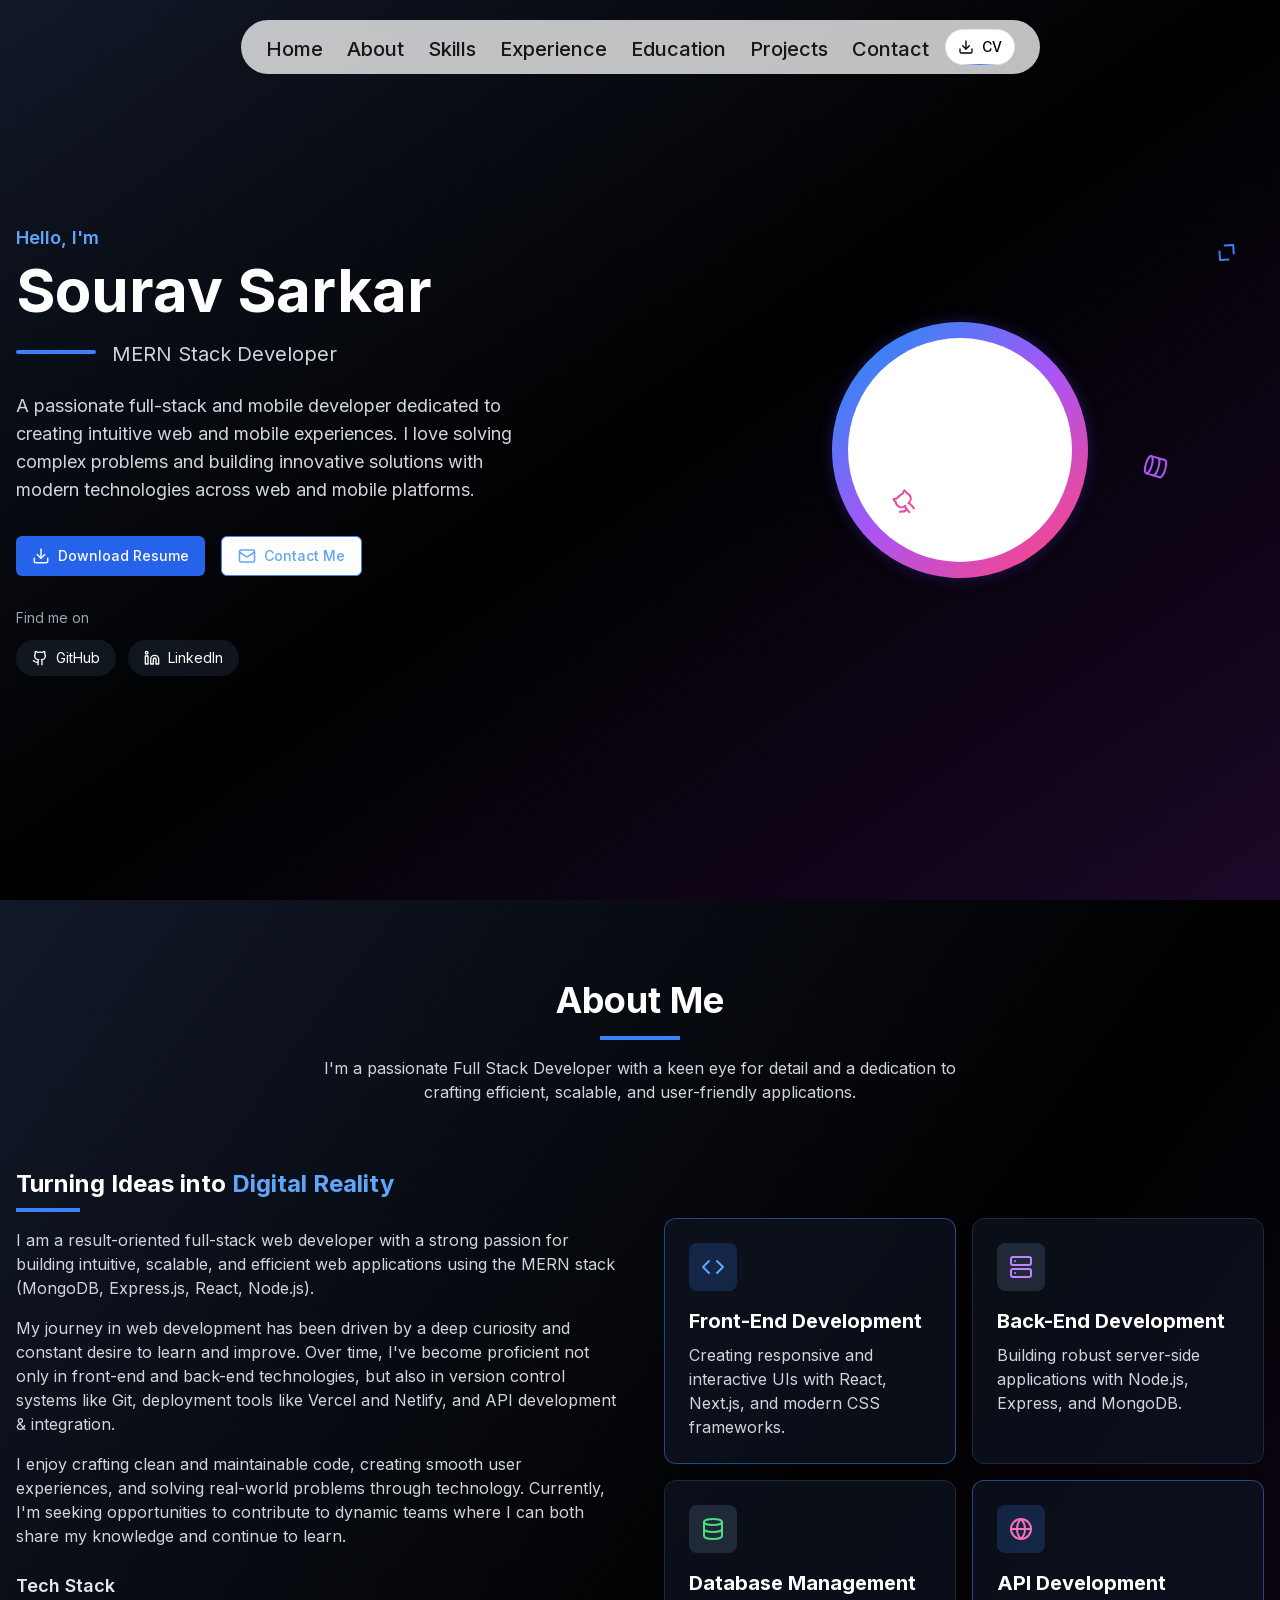
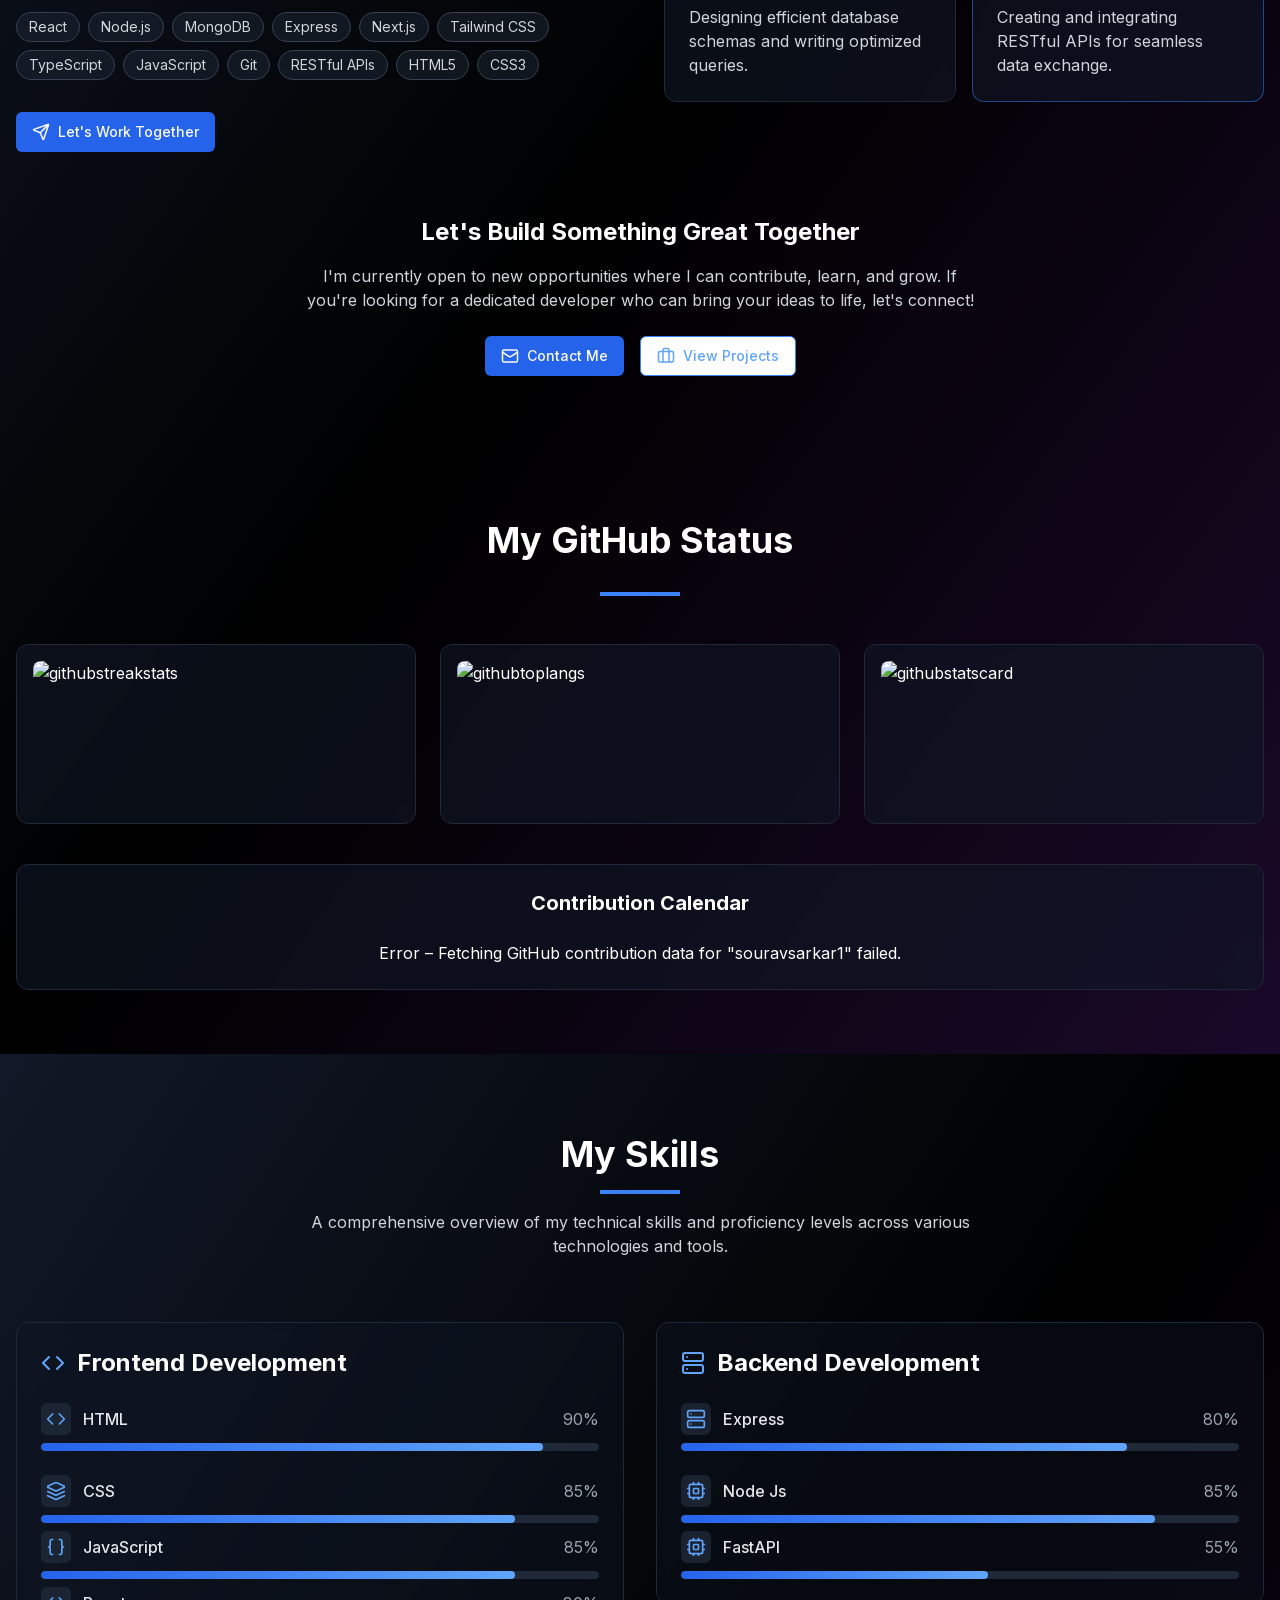
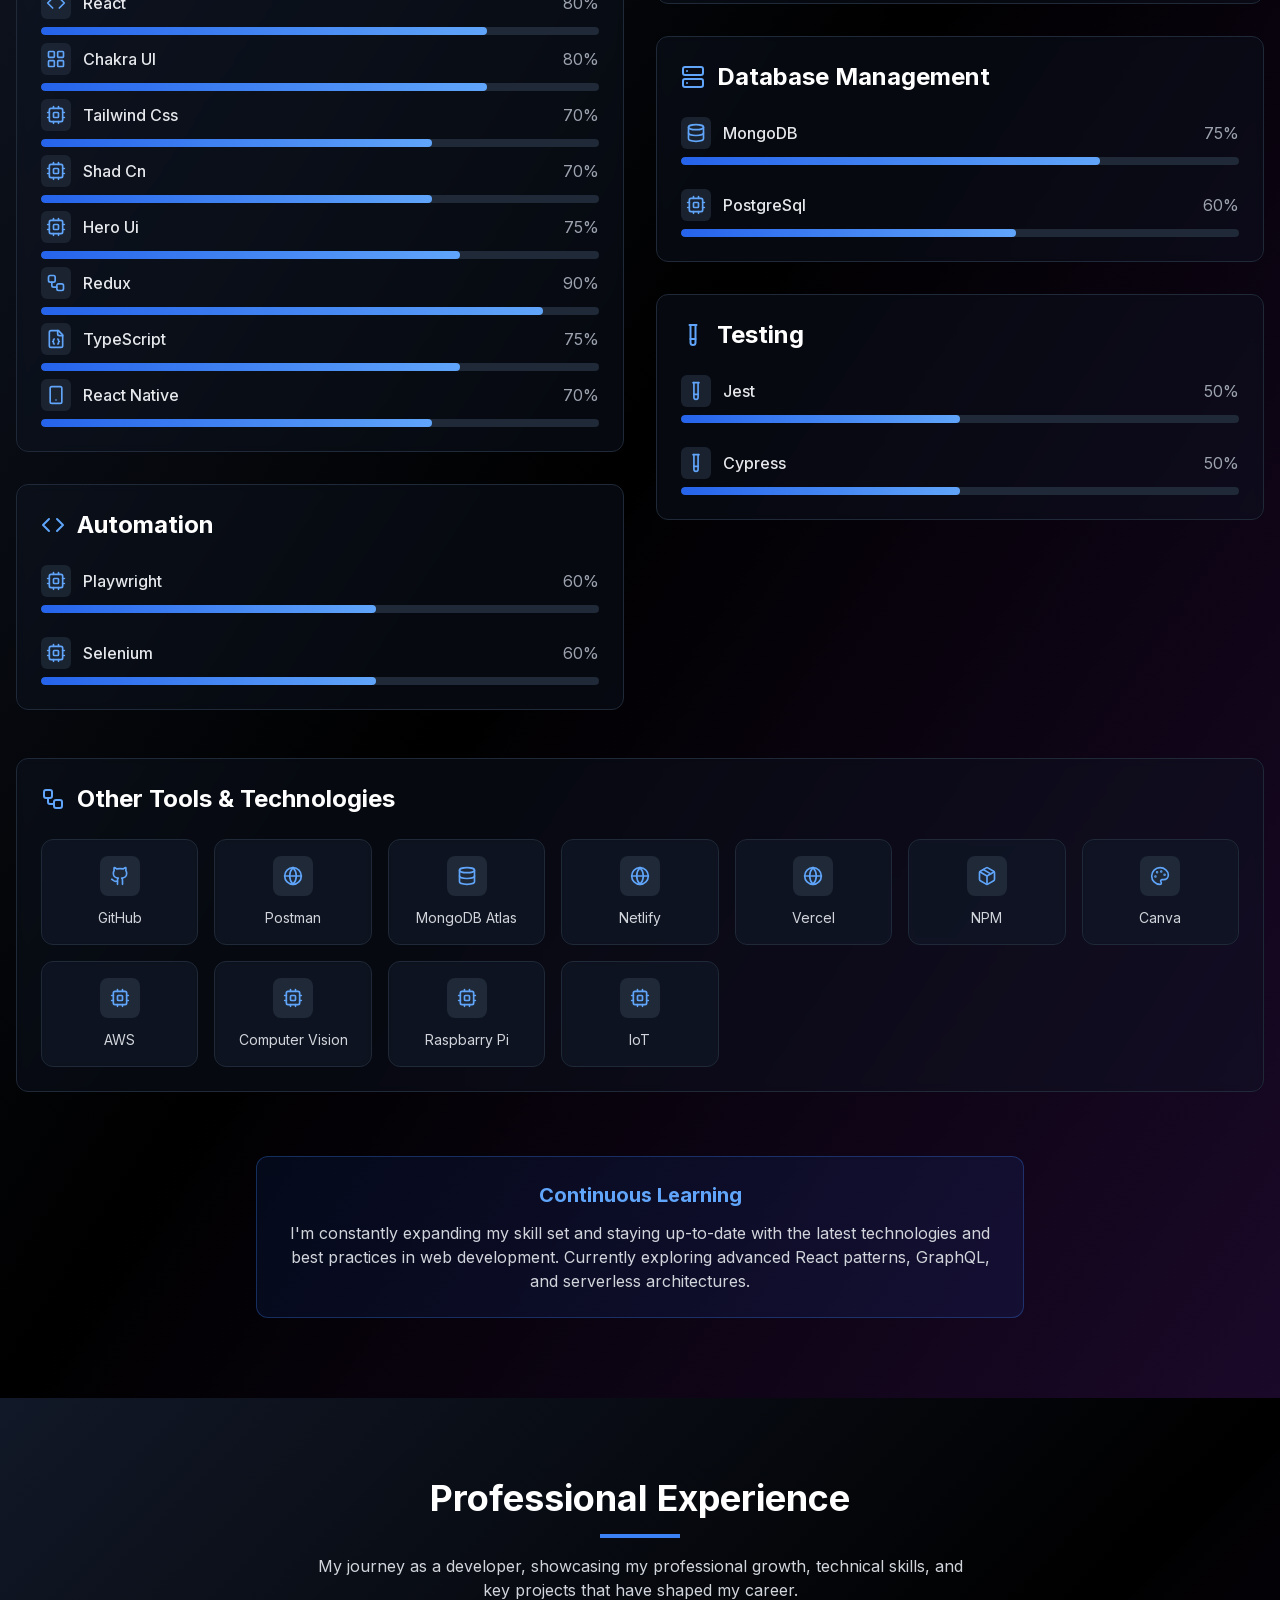
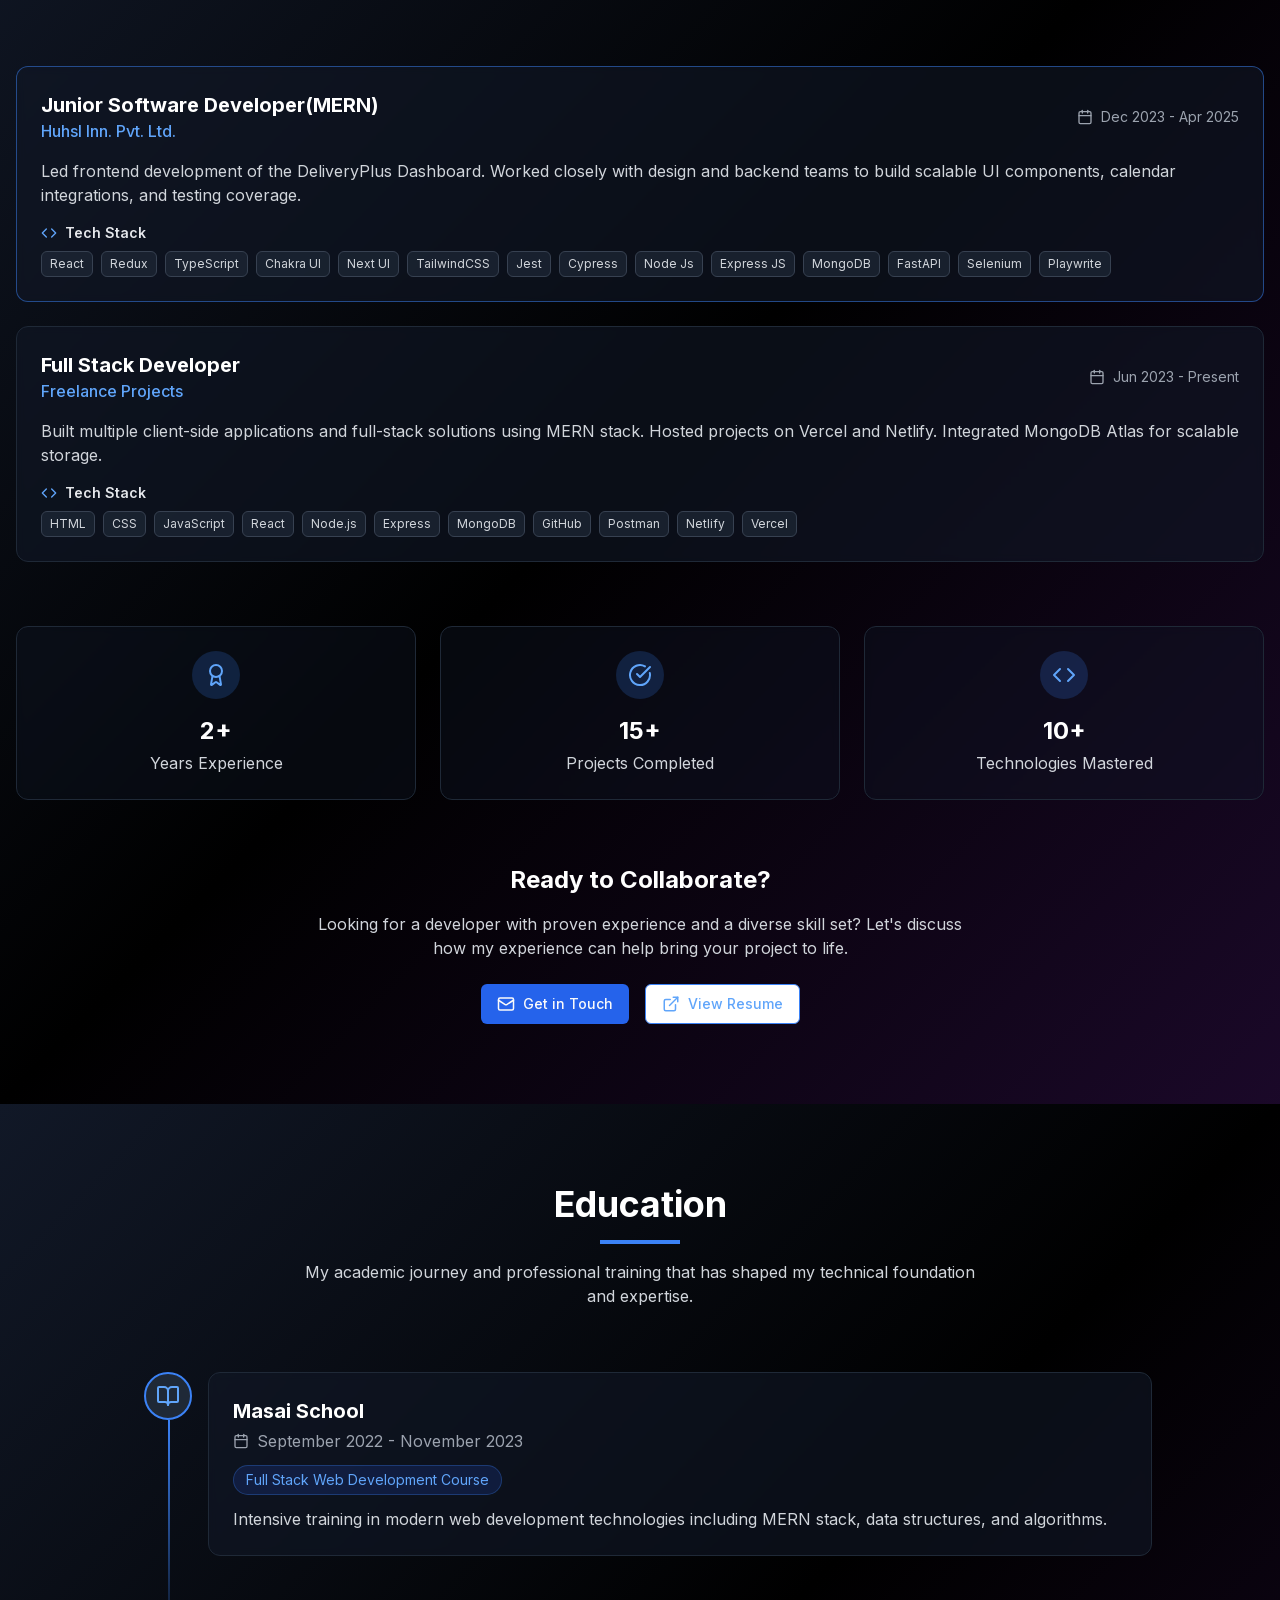
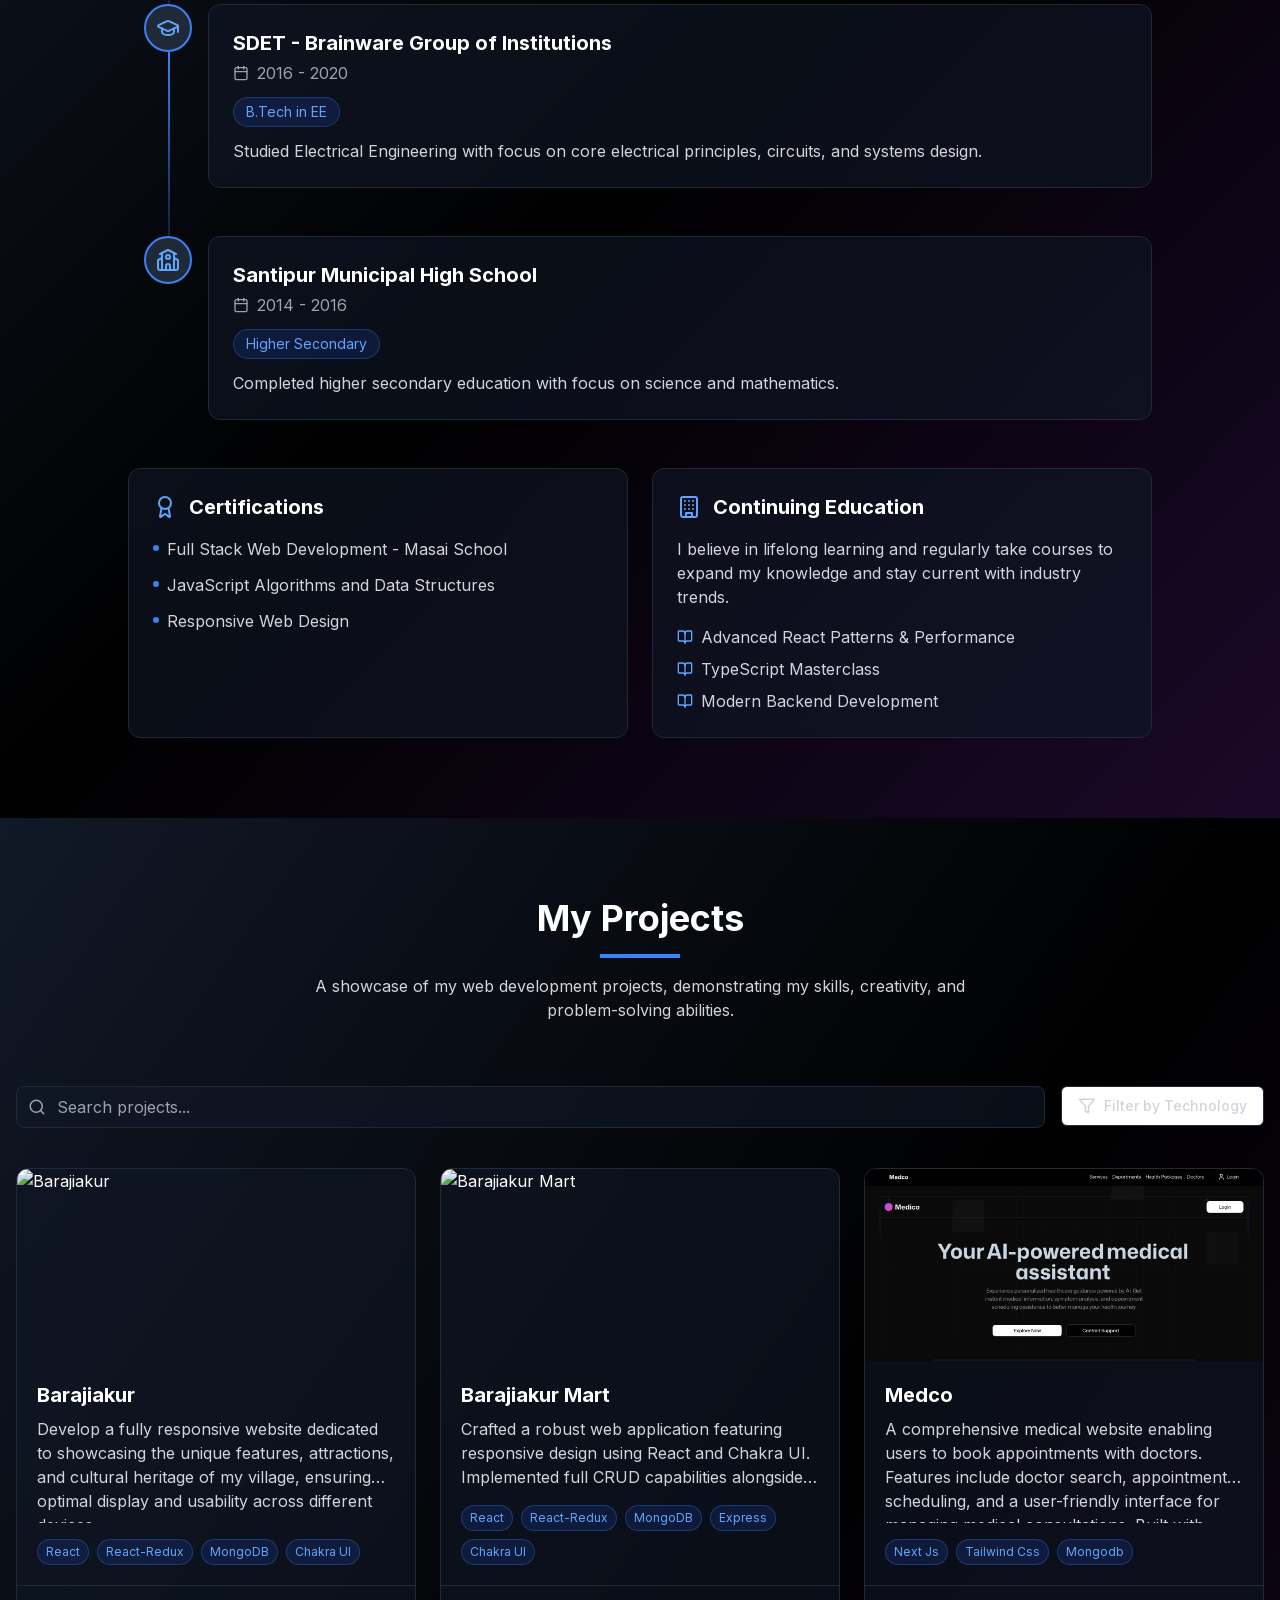
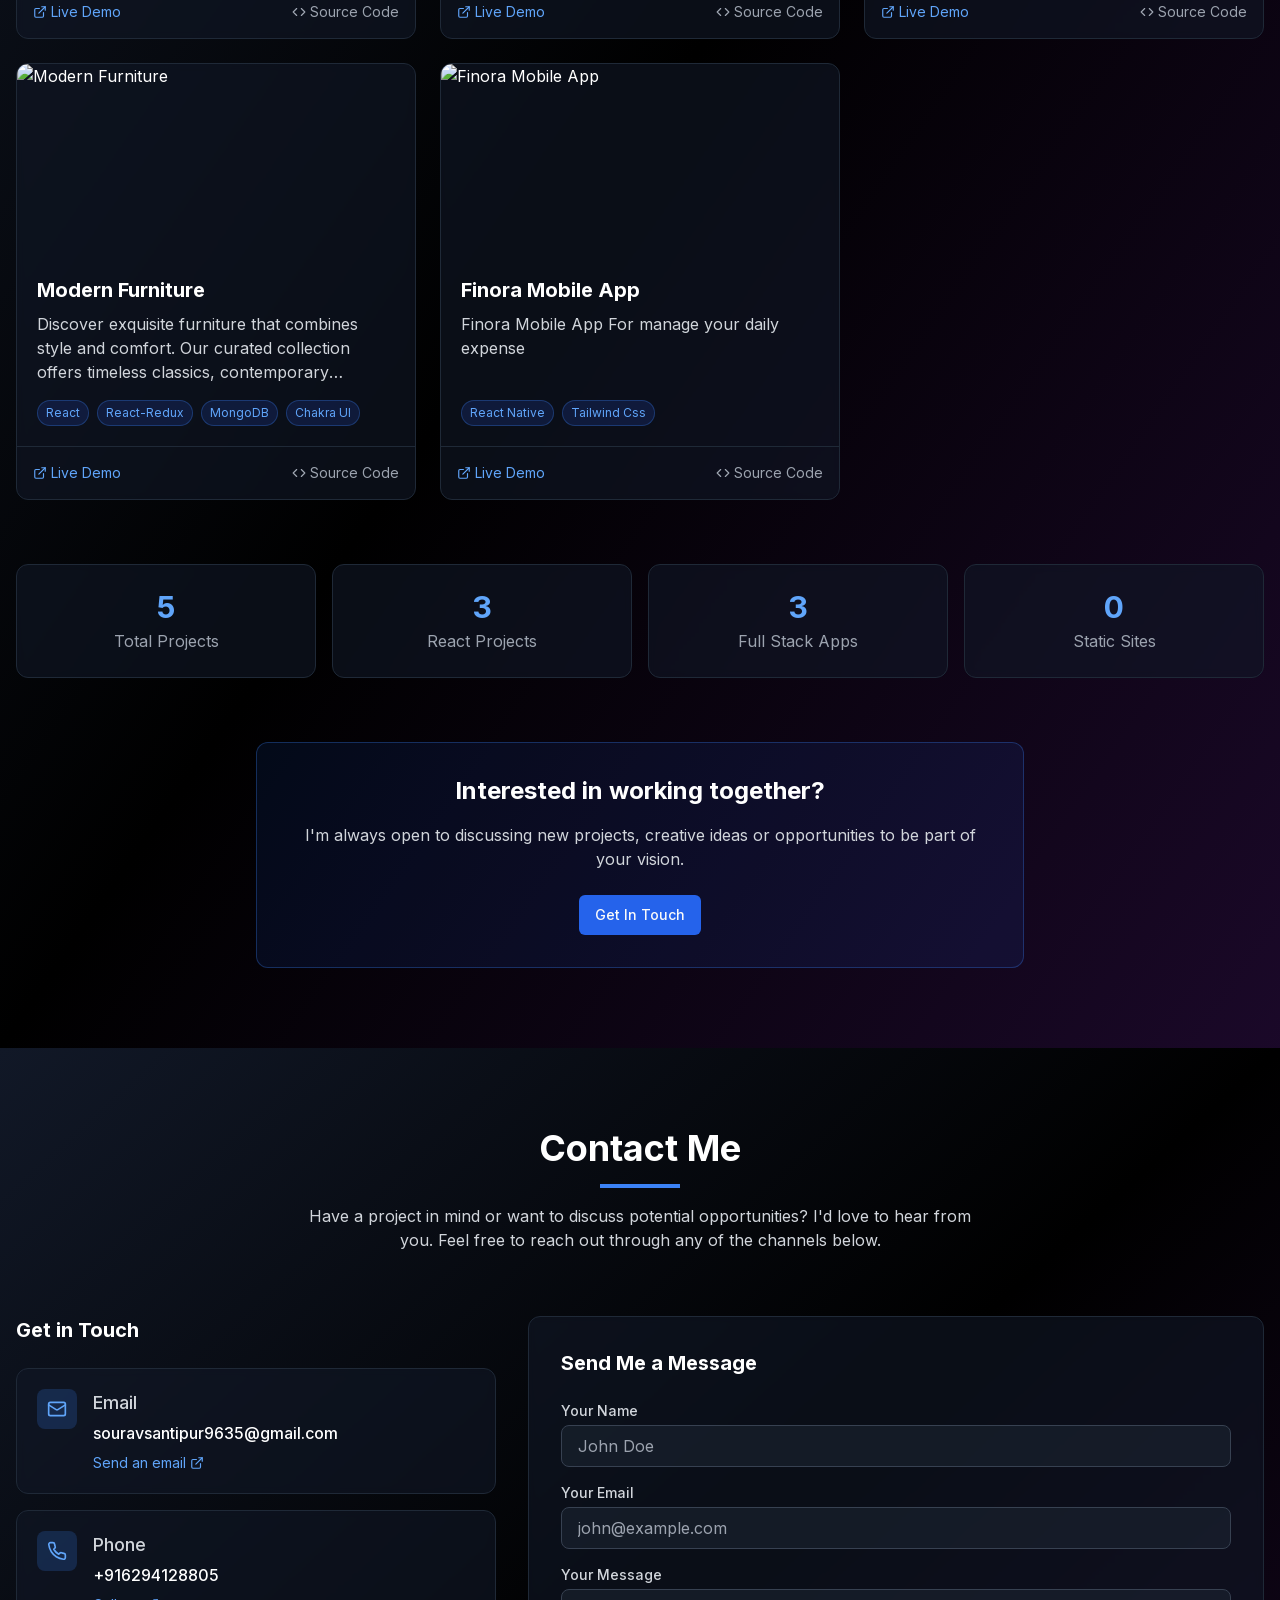
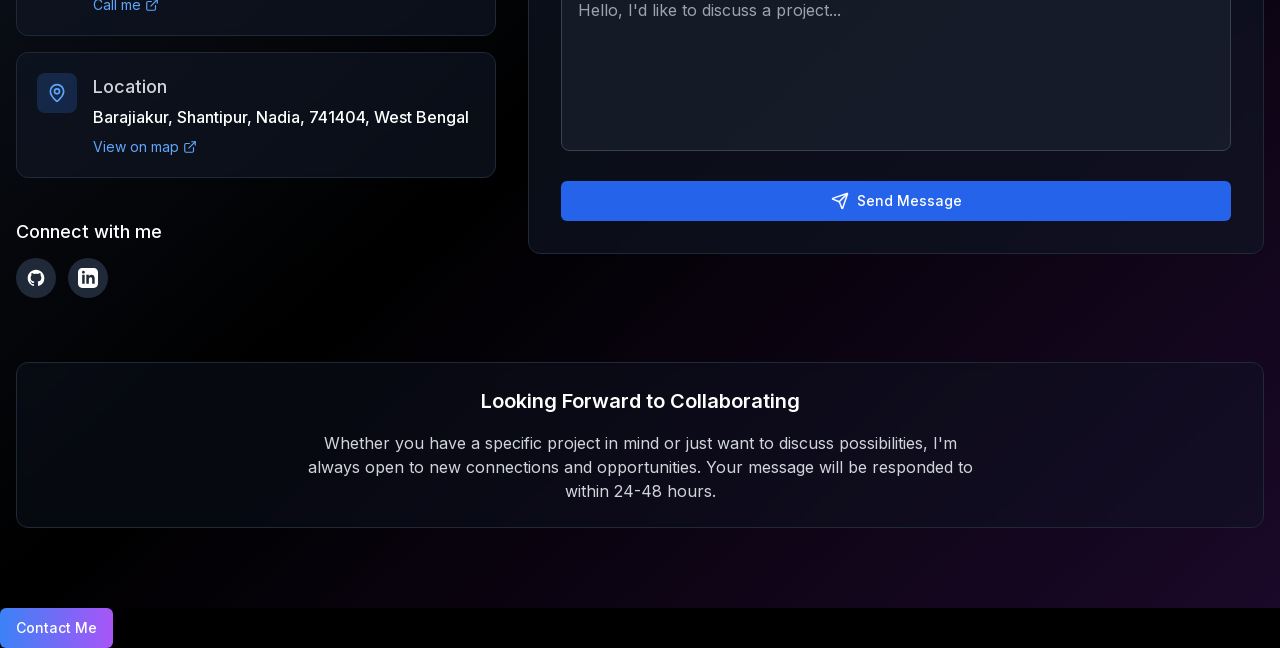
